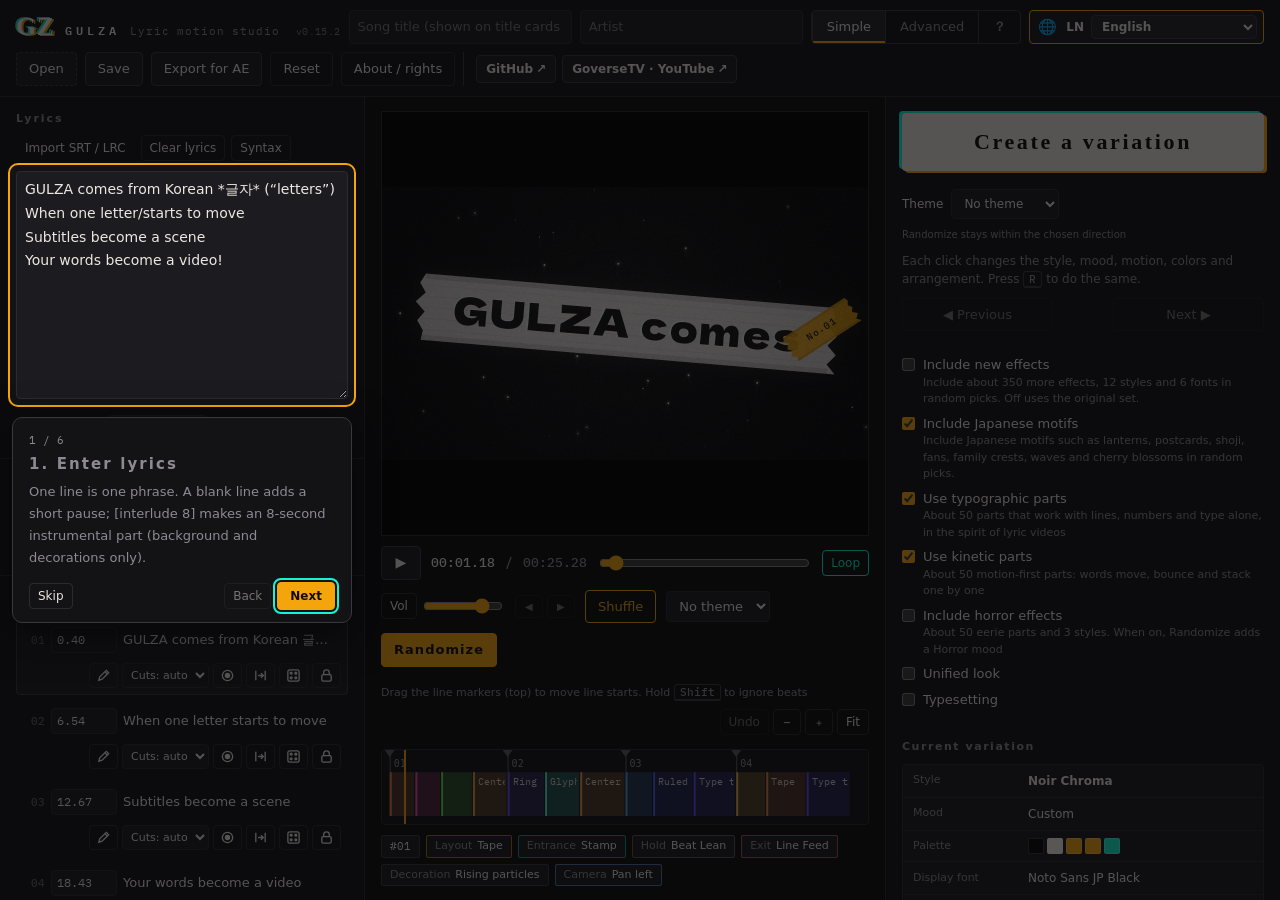
==== en/index.html @ 88e590cd "Let users rename saved project, AE and LRC files Project, AE JSON and LRC saves open the browser sav" ====
<!doctype html>
<html lang="en">
<head>
<meta charset="utf-8">
<meta name="viewport" content="width=device-width, initial-scale=1, viewport-fit=cover">
<title>GULZA — Lyric Motion Video Maker</title>
<meta name="description" content="Create motion lyric videos from SRT subtitles or lyrics in your browser.">
<link rel="canonical" href="https://ruruoni1.github.io/gulza/en/">
<link rel="alternate" hreflang="ko" href="https://ruruoni1.github.io/gulza/">
<link rel="alternate" hreflang="ja" href="https://ruruoni1.github.io/gulza/ja/">
<link rel="alternate" hreflang="en" href="https://ruruoni1.github.io/gulza/en/">
<link rel="alternate" hreflang="zh-Hant" href="https://ruruoni1.github.io/gulza/zh-hant/">
<link rel="alternate" hreflang="zh-Hans" href="https://ruruoni1.github.io/gulza/zh-hans/">
<link rel="alternate" hreflang="id-ID" href="https://ruruoni1.github.io/gulza/id/">
<link rel="alternate" hreflang="vi" href="https://ruruoni1.github.io/gulza/vi/">
<meta property="og:type" content="website">
<meta property="og:title" content="GULZA — Lyric Motion Video Maker">
<meta property="og:description" content="Create motion lyric videos from SRT subtitles or lyrics in your browser.">
<meta property="og:url" content="https://ruruoni1.github.io/gulza/en/">
<meta name="twitter:card" content="summary">
<link rel="preconnect" href="https://fonts.googleapis.com">
<link rel="preconnect" href="https://fonts.gstatic.com" crossorigin>
<style>
:root {
  color-scheme: dark;
  --ink: #0c0c0e;
  --panel: #131316;
  --raised: #1b1b20;
  --raised2: #232329;
  --line: #2a2a31;
  --line2: #383840;
  --text: #ece7e1;
  --muted: #8e8a94;
  --faint: #5d5a63;
  --amber: #f5a50c;
  --cyan: #16f4d4;
  --rose: #ff6f9c;
  --danger: #ff5a6a;
  --ui: "IBM Plex Sans JP", "Noto Sans JP", "Hiragino Sans", "Yu Gothic UI", "Meiryo", system-ui, sans-serif;
  --mono: "IBM Plex Mono", "SFMono-Regular", Consolas, monospace;
  --brand: "Zen Old Mincho", "Noto Serif JP", "Yu Mincho", serif;
  --r: 4px;
}
html, body { height: 100%; }
[hidden] { display: none !important; }
body { margin: 0; background: var(--ink); color: var(--text); font: 13px/1.5 var(--ui); -webkit-font-smoothing: antialiased; }
* { box-sizing: border-box; }
button, input, select, textarea { font: inherit; color: inherit; }
:focus-visible { outline: 2px solid var(--cyan); outline-offset: 2px; }
@media (prefers-reduced-motion: reduce) { * { transition: none !important; } }

#app { display: flex; flex-direction: column; min-height: 100%; }

/* ---------- top bar ---------- */
.bar { display: flex; align-items: center; gap: 8px; padding-block: 10px; padding-inline: 16px; border-bottom: 1px solid var(--line); background: var(--panel); flex-wrap: wrap; }
.brand { display: flex; align-items: baseline; gap: 10px; min-width: 0; white-space: nowrap; }
.brand .mark { font: 900 26px/1 var(--brand); letter-spacing: 0.02em; color: var(--text); text-shadow: -2px -1px 0 rgba(22,244,212,0.85), 2px 1px 0 rgba(245,165,12,0.9); }
.brand .word { font: 600 12px/1 var(--mono); letter-spacing: 0.34em; color: var(--text); }
.brand .tag { font: 400 11px/1 var(--mono); color: var(--muted); letter-spacing: 0.08em; }
.brand .ver { font: 400 10px/1 var(--mono); color: var(--muted); opacity: 0.8; margin-left: 6px; letter-spacing: 0.04em; }
.proj { display: flex; gap: 8px; flex: 1 1 280px; min-width: 0; }
.proj input { flex: 1 1 0; min-width: 0; }
.acts { display: flex; flex: 0 0 auto; gap: 8px; flex-wrap: wrap; }
.site-links { display: inline-flex; align-items: center; gap: 6px; padding-left: 12px; margin-left: auto; border-left: 1px solid var(--line2); }
.site-links a { display: inline-flex; align-items: center; gap: 3px; padding: 6px 9px; border: 1px solid var(--line2); border-radius: var(--r); color: var(--text); background: var(--raised); text-decoration: none; white-space: nowrap; font: 600 12px var(--ui); }
.site-links a:hover { border-color: var(--amber); color: var(--amber); background: var(--raised2); }
.lang-switch { display: inline-flex; align-items: center; gap: 5px; flex: none; font: 600 12px var(--ui); border: 1px solid var(--amber); border-radius: var(--r); padding: 4px 6px; background: var(--raised); color: var(--text); cursor: pointer; }
.lang-switch .lang-icon { font-size: 15px; line-height: 1; padding: 0 2px; }
.lang-switch .lang-label { color: var(--text); white-space: nowrap; padding: 0 2px; }
@media (min-width: 1500px) and (max-width: 1900px) {
  html[lang=id-ID] .bar, html[lang=vi] .bar { gap: 6px; }
  html[lang=id-ID] .brand .tag, html[lang=vi] .brand .tag { display: none; }
  html[lang=id-ID] .proj, html[lang=vi] .proj { flex-basis: 170px; }
  html[lang=id-ID] .modes button, html[lang=vi] .modes button { padding-inline: 8px; }
  html[lang=id-ID] .acts, html[lang=vi] .acts { gap: 6px; }
  html[lang=id-ID] .acts > button, html[lang=vi] .acts > button,
  html[lang=id-ID] .acts > label.file, html[lang=vi] .acts > label.file { padding-inline: 8px; }
}
html[lang=en] { --ui: system-ui, -apple-system, "Segoe UI", sans-serif; --brand: Georgia, "Times New Roman", serif; }
html[lang=zh-Hant] { --ui: "Noto Sans TC", "PingFang TC", "Microsoft JhengHei", system-ui, sans-serif; }
html[lang=ko] { --ui: "Noto Sans KR", "Apple SD Gothic Neo", "Malgun Gothic", system-ui, sans-serif; --brand: "Noto Serif KR", "AppleMyungjo", "Batang", serif; }
html[lang=en] .work { grid-template-columns: minmax(315px, 365px) minmax(0, 1fr) minmax(350px, 395px); }
html[lang=en] .slider { grid-template-columns: 124px minmax(0, 1fr) 36px 30px; }
html[lang=en] .now-row { grid-template-columns: 105px minmax(0, 1fr); }
html[lang=en] .font-row { grid-template-columns: 95px minmax(0, 1fr); }
html[lang=en] .ln .tools select { max-width: 130px; }
html[lang=en] .fields .field { overflow-wrap: anywhere; }
html[lang=en] .easy-grid button, html[lang=en] .tabs button { white-space: normal; line-height: 1.2; }

/* ---------- controls ---------- */
input[type=text], input[type=number], input:not([type]), select, textarea {
  background: var(--raised); border: 1px solid var(--line); border-radius: var(--r); padding: 6px 8px; min-width: 0;
}
input[type=number] { font-family: var(--mono); }
textarea { width: 100%; resize: vertical; line-height: 1.7; }
select { padding-right: 4px; }
button { background: var(--raised); border: 1px solid var(--line2); border-radius: var(--r); padding: 6px 12px; cursor: pointer; white-space: nowrap; }
button:hover { background: var(--raised2); border-color: #4a4a54; }
button:disabled { opacity: 0.45; cursor: not-allowed; }
button.small { padding: 3px 8px; font-size: 12px; }
button.ghost { background: transparent; border-color: var(--line); }
button.primary { background: var(--amber); color: #120c00; border-color: var(--amber); font-weight: 700; }
button.primary:hover { background: #ffb52a; }
button.accent { border-color: var(--amber); color: var(--amber); background: transparent; }
button.accent:hover { background: rgba(245,165,12,0.1); }
button[aria-pressed=true] { border-color: var(--cyan); color: var(--cyan); }
button.icon { padding: 4px 6px; line-height: 0; }
button.icon svg { width: 15px; height: 15px; }
label.file { position: relative; display: inline-flex; align-items: center; gap: 6px; background: var(--raised); border: 1px dashed var(--line2); border-radius: var(--r); padding: 6px 12px; cursor: pointer; }
label.file:hover { border-color: var(--amber); }
label.file input { position: absolute; inset: 0; opacity: 0; cursor: pointer; width: 100%; }
.muted { color: var(--muted); }
.mono { font-family: var(--mono); }
h2, h3 { margin: 0; font-weight: 600; }
h2 { font-size: 11px; letter-spacing: 0.18em; color: var(--muted); }
h3 { font-size: 11px; letter-spacing: 0.14em; color: var(--muted); margin-top: 18px; margin-bottom: 8px; }

/* ---------- workspace ---------- */
.work { flex: 1; display: grid; grid-template-columns: minmax(270px, 330px) minmax(0, 1fr) minmax(290px, 350px); min-height: 0; }
.col { min-width: 0; min-height: 0; }
.col-left, .col-right { background: var(--panel); overflow: auto; }
.col-left { border-right: 1px solid var(--line); }
.col-right { border-left: 1px solid var(--line); }
.sec { padding: 14px 16px; border-bottom: 1px solid var(--line); display: flex; flex-direction: column; gap: 10px; }
.sec-h { display: flex; align-items: center; justify-content: space-between; gap: 8px; }
#lyrics { min-height: 150px; font-size: 14px; }
.syntax { font-size: 12px; color: var(--muted); background: var(--raised); border: 1px solid var(--line); border-radius: var(--r); padding: 10px 12px; }
.syntax code { font-family: var(--mono); color: var(--amber); }
.syntax ul { margin: 0; padding-left: 16px; display: grid; gap: 3px; }
.row { display: flex; align-items: center; gap: 8px; flex-wrap: wrap; }
.audio-name { font-size: 12px; overflow-wrap: anywhere; }
.fields { display: grid; grid-template-columns: repeat(3, minmax(0, 1fr)); gap: 8px; }
.field { display: flex; flex-direction: column; gap: 4px; font-size: 11px; color: var(--muted); }
.field input, .field select { width: 100%; }
.tapbox { border: 1px solid var(--amber); border-radius: var(--r); padding: 10px; display: grid; gap: 8px; background: rgba(245,165,12,0.06); }
.tapbox .next { font-size: 15px; }
button.tap { font: 700 18px/1 var(--mono); letter-spacing: 0.2em; padding: 16px; background: var(--amber); color: #120c00; border-color: var(--amber); }
/* タップ同期中は行一覧の自動スクロールで押せなくなるので、左カラムの先頭に貼り付けて固定する */
.col-left > #tapPanel { position: sticky; top: 0; z-index: 20; margin: 10px 12px; background-color: var(--panel); background-image: linear-gradient(rgba(245,165,12,0.10), rgba(245,165,12,0.10)); box-shadow: 0 10px 24px rgba(0,0,0,0.5); }
.tapbox.compact .hint { display: none; }
.tapbox .tap-opts { display: flex; gap: 14px; align-items: center; flex-wrap: wrap; font-size: 12px; color: var(--muted); }
.tapbox .tap-opts label { display: inline-flex; gap: 6px; align-items: center; }
.tapbox .tap-count { margin-left: 10px; font: 700 22px/1 var(--mono); color: var(--amber); }
/* 固定レイアウトにならない広さ／高さのときは、左カラムがスクロールしないのでビューポートに重ねて固定する */
@media (max-width: 1180px), (max-height: 619px) {
  .col-left > #tapPanel { position: fixed; top: 8px; left: 8px; right: 8px; bottom: auto; margin: 0; max-height: 62vh; overflow: auto; box-shadow: 0 14px 40px rgba(0,0,0,0.6); }
}

/* line list */
#lineList { list-style: none; margin: 0; padding: 0; display: grid; gap: 6px; }
.ln { display: grid; grid-template-columns: 22px 66px minmax(0, 1fr); gap: 4px 6px; align-items: center; padding: 6px; border: 1px solid transparent; border-radius: var(--r); }
.ln:hover { background: var(--raised); }
.ln.cur { border-color: var(--line2); background: var(--raised); }
.ln .no { font: 500 11px var(--mono); color: var(--faint); text-align: right; }
.ln .time { width: 100%; padding: 3px 5px; font-size: 12px; }
.ln .txt { overflow: hidden; text-overflow: ellipsis; white-space: nowrap; cursor: pointer; }
.ln .meta { grid-column: 2 / 4; display: flex; justify-content: space-between; align-items: flex-start; gap: 6px; flex-wrap: wrap; }
.ln .tools { display: flex; gap: 4px; flex: 0 1 auto; flex-wrap: wrap; justify-content: flex-end; margin-left: auto; }
.ln .tools select { padding: 2px 4px; font-size: 11px; max-width: 92px; width: auto; }
.ln .cuts { display: flex; gap: 4px; flex-wrap: wrap; min-width: 0; flex: 1 1 140px; }
.ln .cuts span { font-size: 10px; padding: 1px 6px; border-radius: 2px; border: 1px solid var(--line2); color: var(--muted); cursor: pointer; }
.ln .cuts span:hover { color: var(--text); border-color: var(--amber); }
.ln .cuts select.cut-lay { font-size: 10px; padding: 1px 4px; max-width: 112px; border: 1px solid var(--line2); border-radius: 2px; background: var(--raised); color: var(--text); }
.ln .cuts select.cut-lay.is-forced { border-color: var(--amber); color: var(--text); }

/* ---------- stage ---------- */
.col-stage { display: flex; flex-direction: column; gap: 10px; padding: 14px 16px; min-width: 0; }
.viewport { position: relative; width: 100%; background: #000; border: 1px solid var(--line); display: grid; place-items: center; overflow: hidden; }
.viewport canvas { display: block; width: 100%; height: auto; max-height: 68vh; object-fit: contain; }
.field-wide { grid-column: span 2; }
.lang-row { display: flex; align-items: center; flex-wrap: wrap; gap: 6px; margin-top: 6px; font-size: 11px; color: var(--muted); }
.lang-row select { width: auto; }
.key-badge { position: absolute; right: 10px; top: 10px; background: rgba(12,12,14,0.78); border: 1px solid var(--line2); color: #fff; padding: 3px 8px; border-radius: var(--r); font-size: 11px; pointer-events: none; letter-spacing: .04em; }
.key-badge i { display: inline-block; width: 9px; height: 9px; border-radius: 2px; margin-right: 6px; vertical-align: -1px; border: 1px solid rgba(255,255,255,.5); }
.overlay-msg { position: absolute; left: 12px; bottom: 12px; background: rgba(12,12,14,0.85); border: 1px solid var(--line2); padding: 6px 10px; border-radius: var(--r); font-size: 12px; }
.transport { display: flex; align-items: center; gap: 10px; flex-wrap: wrap; }
.transport .vol { display: inline-flex; align-items: center; gap: 4px; }
.transport .vol input[type=range] { flex: 0 0 80px; width: 80px; }
#btnLoop[data-mode="line"], #btnLoop[data-mode="cut"] { color: var(--amber); }
#btnLoop[aria-pressed="false"] { opacity: 0.55; }
.transport .tc { font: 500 13px var(--mono); font-variant-numeric: tabular-nums; }
.transport input[type=range] { flex: 1 1 160px; accent-color: var(--amber); }
button.play { width: 40px; height: 34px; padding: 0; font-size: 14px; }
/* timeline controls, export range, line tools */
.tl-bar { display: flex; justify-content: space-between; align-items: center; gap: 8px; margin: 8px 0 4px; flex-wrap: wrap; }
.tl-hint { font-size: 11px; }
.tl-btns { display: flex; gap: 4px; margin-left: auto; }
.rng-row { display: flex; align-items: center; gap: 6px; flex-wrap: wrap; margin: 10px 0 2px; font-size: 12px; }
.rng-row select { width: auto; max-width: 150px; }
.rng-lab { color: var(--muted); font-size: 11px; }
.rngInfo { font-size: 11px; }
.ln.in-range { border-color: var(--amber); }
.ln.is-inter .txt { color: var(--muted); font-style: italic; }
.ln .txt-edit { width: 100%; padding: 3px 6px; font-size: 13px; }
.ln .tools .icon[aria-pressed=true] { color: var(--amber); }
#timeline { width: 100%; height: 76px; display: block; background: var(--panel); border: 1px solid var(--line); border-radius: var(--r); cursor: pointer; touch-action: none; }
.cutinfo { display: flex; gap: 6px; flex-wrap: wrap; align-items: center; min-height: 26px; flex: none; }
.cutinfo .cut-roll { margin-left: 2px; }
.chip { font-size: 11px; padding: 2px 8px; border-radius: 2px; border: 1px solid var(--line2); color: var(--text); background: var(--raised); }
.chip b { font-weight: 500; color: var(--muted); margin-right: 5px; }
button.chip { cursor: pointer; font: inherit; }
button.chip:hover { border-color: var(--amber); color: var(--text); }
button.chip.is-forced { border-color: var(--amber); }
button.chip[aria-pressed=true] { border-color: var(--cyan); color: var(--cyan); }
.cut-pick { border: 1px solid var(--line); border-radius: var(--r); background: var(--panel); padding: 8px; max-height: min(42vh, 420px); overflow: auto; }
.cut-pick-h { display: flex; align-items: center; gap: 8px; margin-bottom: 8px; position: sticky; top: 0; background: var(--panel); z-index: 1; padding-bottom: 4px; }
.cut-pick-h strong { font-size: 12px; }
.cut-pick-h .muted { flex: 1; font-size: 11px; }
.cut-pick .tech-grid { display: grid; grid-template-columns: repeat(auto-fill, minmax(112px, 1fr)); gap: 8px; padding: 0; min-height: 96px; }
.cut-pick .tcard { cursor: pointer; width: 100%; text-align: left; }
.cut-pick .tcard.is-on { border-color: var(--amber); box-shadow: 0 0 0 1px var(--amber); }
.cut-pick .tcard canvas { width: 100%; aspect-ratio: 16 / 9; display: block; background: #0c0c0e; }
.chip { font-size: 11px; padding: 2px 8px; border-radius: 2px; border: 1px solid var(--line2); color: var(--text); background: var(--raised); }
.chip b { font-weight: 500; color: var(--muted); margin-right: 5px; }
.chip.l { border-color: rgba(245,165,12,0.6); }
.chip.e { border-color: rgba(22,244,212,0.55); }
.chip.x { border-color: rgba(255,111,156,0.6); }
.chip.h { border-color: #55525c; }
.hint { font-size: 12px; color: var(--muted); }

/* ---------- right panel ---------- */
.tabs { display: grid; grid-template-columns: repeat(4, 1fr); border-bottom: 1px solid var(--line); position: sticky; top: 0; background: var(--panel); z-index: 2; }
.tabs button { border: 0; border-radius: 0; background: transparent; padding: 11px 4px; color: var(--muted); border-bottom: 2px solid transparent; }
.tabs button[aria-selected=true] { color: var(--text); border-bottom-color: var(--amber); }
.tabpane { padding: 14px 16px 24px; }
.style-grid { display: grid; grid-template-columns: repeat(3, minmax(0, 1fr)); gap: 8px; }
.stile { display: flex; flex-direction: column; gap: 5px; padding: 0; border: 1px solid var(--line); background: transparent; border-radius: var(--r); overflow: hidden; text-align: left; }
.stile canvas { width: 100%; aspect-ratio: 16 / 9; display: block; }
.stile span { font-size: 11px; padding: 0 7px 6px; white-space: nowrap; overflow: hidden; text-overflow: ellipsis; }
.stile[aria-pressed=true] { border-color: var(--amber); box-shadow: 0 0 0 1px var(--amber); color: var(--text); }
.slider { display: grid; grid-template-columns: 96px minmax(0, 1fr) 36px 30px; gap: 8px; align-items: center; margin-bottom: 8px; }
.slider input { width: 100%; accent-color: var(--amber); }
.slider output { font: 500 11px var(--mono); color: var(--muted); text-align: right; }
.checks { display: grid; grid-template-columns: repeat(2, minmax(0, 1fr)); gap: 3px 10px; }
.checks label { display: flex; align-items: center; gap: 6px; font-size: 12px; padding: 2px 0; }
.checks input { accent-color: var(--amber); }
.tgroup .checks.tech-grid { display: grid; grid-template-columns: repeat(auto-fill, minmax(128px, 1fr)); gap: 8px; padding: 0 10px 10px; }
.tcard { display: flex; flex-direction: column; gap: 4px; padding: 0; border: 1px solid var(--line); border-radius: var(--r); overflow: hidden; background: var(--panel); cursor: pointer; }
.tcard:hover { border-color: var(--line2); }
.tcard canvas { width: 100%; aspect-ratio: 16 / 9; display: block; background: #0c0c0e; }
.tcard .tcard-name { display: flex; align-items: center; gap: 5px; font-size: 11px; padding: 0 6px 6px; min-width: 0; }
.tcard .tcard-name span { white-space: nowrap; overflow: hidden; text-overflow: ellipsis; min-width: 0; }
.tcard.set-off { opacity: 0.5; }
.group-h { display: flex; justify-content: space-between; align-items: center; margin-top: 16px; margin-bottom: 6px; }
.tgroup { border: 1px solid var(--line); border-radius: var(--r); margin-bottom: 8px; background: var(--raised); }
.tgroup summary { display: flex; justify-content: space-between; align-items: center; padding: 8px 10px; cursor: pointer; list-style: none; font-size: 12px; }
.tgroup summary::-webkit-details-marker { display: none; }
.tgroup summary::before { content: '▸'; color: var(--muted); margin-right: 8px; transition: transform .15s; }
.tgroup[open] summary::before { transform: rotate(90deg); }
.tgroup .tg-name { flex: 1; font-weight: 600; }
.tgroup .tg-cnt { color: var(--muted); font-size: 11px; }
/* locks: same look as the per-line lock button (icon ghost + SVG, accent colour while pressed) */
.tgroup summary .lk { flex: none; margin-left: 6px; }
.lk[aria-pressed="true"] { color: var(--amber); }
.tgroup .tg-tools { display: flex; gap: 6px; padding: 0 10px 8px; }
.tgroup .checks { padding: 0 10px 10px; }
.chip.t { border-color: rgba(180,140,255,0.6); }
.chip.b { border-color: rgba(120,200,120,0.55); }
.chip.c { border-color: rgba(120,170,255,0.6); }
.group-h:first-child { margin-top: 0; }
.color-row { display: grid; grid-template-columns: repeat(3, minmax(0, 1fr)); gap: 8px; }
.color-row label { display: flex; flex-direction: column; gap: 3px; font-size: 11px; color: var(--muted); }
.color-row input[type=color] { width: 100%; height: 28px; padding: 0; border: 1px solid var(--line); background: transparent; border-radius: var(--r); }
.font-row { display: grid; grid-template-columns: 70px minmax(0, 1fr); gap: 8px; align-items: center; margin-bottom: 6px; font-size: 12px; }
.progress { height: 6px; background: var(--raised2); border-radius: 3px; overflow: hidden; }
.progress i { display: block; height: 100%; width: 0; background: linear-gradient(90deg, var(--cyan), var(--amber)); }
.outbtns { display: grid; gap: 8px; margin-top: 12px; }
.outbtns button { padding: 10px 12px; }
.note { font-size: 12px; color: var(--muted); border-left: 2px solid var(--line2); padding-left: 10px; margin-top: 12px; }
.kbd { font: 500 11px var(--mono); border: 1px solid var(--line2); border-bottom-width: 2px; padding: 0 5px; border-radius: 3px; }

label.check { display: flex; align-items: flex-start; gap: 8px; margin-bottom: 8px; cursor: pointer; }
label.check input { margin: 3px 0 0; flex: none; accent-color: var(--amber); }
label.check small { display: block; font-size: 11px; color: var(--muted); }

/* ---------- modes / おまかせ ---------- */
.modes { display: inline-flex; border: 1px solid var(--line2); border-radius: var(--r); overflow: hidden; }
.modes button { border: 0; border-radius: 0; background: transparent; padding: 6px 14px; color: var(--muted); }
.modes button + button { border-left: 1px solid var(--line2); }
.modes button[aria-pressed=true] { background: var(--raised2); color: var(--text); box-shadow: inset 0 -2px 0 var(--amber); }
#app.is-easy .tabs, #app.is-easy .tabpane, #app.is-easy .pro-only { display: none !important; }
.hist-btns { display: inline-flex; gap: 4px; }
button.icon-txt { font-size: 10px; min-width: 28px; }
.transport #btnOmakase { letter-spacing: 0.08em; }

.easy { padding: 16px 16px 28px; display: grid; gap: 18px; }
.easy h3 { margin: 0 0 8px; }
.easy-hero { display: grid; gap: 10px; }
button.omakase {
  position: relative; padding: 18px 14px; font: 900 22px/1 var(--brand); letter-spacing: 0.12em;
  background: var(--text); color: var(--ink); border: 0; border-radius: var(--r);
  box-shadow: -3px -2px 0 var(--cyan), 3px 2px 0 var(--amber);
  transition: transform .12s ease, box-shadow .12s ease;
}
button.omakase:hover { background: #fff; box-shadow: -5px -3px 0 var(--cyan), 5px 3px 0 var(--amber); }
button.omakase:active { transform: translateY(1px) scale(0.99); box-shadow: -1px -1px 0 var(--cyan), 1px 1px 0 var(--amber); }
button.omakase:disabled { box-shadow: none; }
.easy-hero .hint { margin: 0; }
.hist-row { display: grid; grid-template-columns: 1fr auto 1fr; gap: 8px; align-items: center; }
.hist-row #histPos { font-size: 11px; text-align: center; min-width: 44px; }
.now { display: grid; gap: 1px; background: var(--line); border: 1px solid var(--line); border-radius: var(--r); overflow: hidden; }
.now-row { display: grid; grid-template-columns: 84px minmax(0, 1fr); gap: 10px; align-items: center; padding: 7px 10px; background: var(--raised); font-size: 12px; }
.now-row .k { color: var(--muted); font-size: 11px; }
.now-row .v { display: flex; align-items: center; gap: 8px; min-width: 0; overflow: hidden; text-overflow: ellipsis; white-space: nowrap; }
.now-row b { font-weight: 700; }
.tagl { font: 500 10px var(--mono); color: var(--cyan); border: 1px solid rgba(22,244,212,0.5); padding: 0 5px; border-radius: 2px; }
.easy-grid { display: grid; grid-template-columns: repeat(2, minmax(0, 1fr)); gap: 8px; }
.easy-grid button { padding: 10px 8px; }
.easy .fields { display: grid; grid-template-columns: repeat(3, minmax(0, 1fr)); gap: 8px; }
.easy .exp-box { margin-top: 10px; }
.swatches { display: inline-flex; gap: 3px; vertical-align: middle; }
.swatches i { width: 16px; height: 16px; border-radius: 2px; border: 1px solid rgba(255,255,255,0.18); display: inline-block; }
#paletteSwatch i { width: 22px; height: 22px; }
.toast {
  position: absolute; top: 12px; left: 50%; transform: translate(-50%, -6px); opacity: 0;
  display: flex; align-items: center; gap: 10px; max-width: calc(100% - 24px);
  background: rgba(12,12,14,0.9); border: 1px solid var(--line2); border-left: 2px solid var(--amber);
  padding: 7px 12px; border-radius: var(--r); font-size: 12px; white-space: nowrap; overflow: hidden; text-overflow: ellipsis; pointer-events: none;
  transition: opacity .2s ease, transform .2s ease;
}
.toast.in { opacity: 1; transform: translate(-50%, 0); }
.toast.out { opacity: 0; transform: translate(-50%, -6px); }

/* ---------- 利用について ---------- */
button.linkish { background: none; border: 0; padding: 4px 0; color: var(--muted); font-size: 12px; text-decoration: underline; text-underline-offset: 3px; cursor: pointer; justify-self: start; }
button.linkish:hover { color: var(--text); background: none; }
dialog.terms { width: min(520px, calc(100vw - 32px)); max-height: calc(100vh - 48px); overflow: auto; padding: 22px 24px 18px; background: var(--panel); color: var(--text); border: 1px solid var(--line2); border-radius: 8px; box-shadow: 0 20px 60px rgba(0,0,0,0.55); }
dialog.terms .reset-list { margin: 0 0 12px; padding-left: 18px; display: grid; gap: 3px; font-size: 13px; }
button.danger { background: #c9433a; border-color: #c9433a; color: #fff; font-weight: 700; }
button.danger:hover { background: #dd5146; }
.sec-h:has(.sec-btns) { flex-wrap: wrap; }
.sec-h:has(.sec-btns) h2 { flex: 0 0 100%; }
.sec-btns { display: flex; flex-wrap: wrap; gap: 6px; width: 100%; }
.sec-btns > * { white-space: nowrap; }
.sec-btns label.file.small { padding: 3px 8px; font-size: 12px; border-style: solid; border-color: transparent; background: transparent; color: var(--fg, inherit); }
.sec-btns label.file.small:hover { border-color: var(--amber); }
dialog.terms::backdrop { background: rgba(6,6,8,0.66); }
dialog.terms h2 { font-size: 15px; letter-spacing: 0.08em; color: var(--text); margin: 0 0 14px; }
dialog.terms p { margin: 0 0 10px; line-height: 1.75; font-size: 13px; }
dialog.terms a { color: var(--cyan); word-break: break-all; }
.terms-main { border-left: 3px solid var(--amber); background: var(--raised); padding: 12px 14px 4px; border-radius: 0 var(--r) var(--r) 0; margin-bottom: 14px; }
.terms-main .terms-big { font-size: 15px; }
.terms-main strong { color: var(--amber); font-weight: 700; }
.terms-sub { color: var(--muted); font-size: 12px !important; }
.terms-note { font-size: 12px !important; }
.terms-oss { font-size: 12px; color: var(--muted); margin: 4px 0 14px; }
.terms-oss summary { cursor: pointer; }
.terms-oss p { font-size: 12px !important; margin-top: 6px; }
.terms-foot { display: flex; justify-content: space-between; align-items: center; gap: 12px; border-top: 1px solid var(--line); padding-top: 12px; }

/* ---------- fixed workspace (wide & tall enough windows) ----------
   The page no longer scrolls as a whole: the header and the preview + timeline stay put, and the
   lyrics / line list (left) and settings (right) scroll inside their own columns. */
@media (min-width: 1181px) and (min-height: 620px) {
  html.fixed-ok body { overflow: hidden; }
  html.fixed-ok #app { height: 100vh; height: 100dvh; min-height: 0; }
  html.fixed-ok .work { overflow: hidden; }
  html.fixed-ok .col-left, html.fixed-ok .col-right { overscroll-behavior: contain; }
  html.fixed-ok .col-stage { overflow: hidden auto; }
  html.fixed-ok .viewport { flex: 1 1 0; min-height: 180px; }
  html.fixed-ok .viewport canvas { max-height: none; }
}

/* ---------- responsive ---------- */
@media (max-width: 1180px) {
  .work { grid-template-columns: minmax(0, 1fr) minmax(0, 1fr); }
  html[lang=en] .work { grid-template-columns: minmax(0, 1fr) minmax(0, 1fr); }
  .col-stage { grid-column: 1 / -1; order: -1; }
  .col-left { border-right: 1px solid var(--line); }
  .col-right { border-left: 0; }
}
@media (max-width: 760px) {
  .work { grid-template-columns: minmax(0, 1fr); }
  html[lang=en] .work { grid-template-columns: minmax(0, 1fr); }
  .col-left, .col-right { border: 0; border-top: 1px solid var(--line); }
  .bar { gap: 10px; }
  .brand .tag { display: none; }
  .fields { grid-template-columns: repeat(2, minmax(0, 1fr)); }
  .easy .fields { grid-template-columns: repeat(3, minmax(0, 1fr)); }
  #app.is-easy .col-right { order: 0; border-top: 1px solid var(--line); }
  #app.is-easy .col-left { order: 1; }
  .transport .hist-btns { display: none; }
}

/* 追加分 / 和風 switches + badges */
.pick-sets { margin: 12px 0 6px; text-align: left; }
.pick-sets label.check { margin-bottom: 6px; }
.easy-hero .pick-sets { margin-top: 14px; }
.set-badge { display: inline-block; margin-left: 4px; padding: 0 4px; border: 1px solid var(--amber); border-radius: 3px; color: var(--amber); font-size: 10px; line-height: 15px; vertical-align: 1px; }
.set-badge.ex { border-color: var(--cyan, #4cc9d9); color: var(--cyan, #4cc9d9); }
.set-badge.set-horror { border-color: #c0544a; color: #e0786e; }
.set-badge.set-typo { border-color: #9aa3ad; color: #c5ccd3; }
.set-badge.set-kinetic { border-color: #7fbf6a; color: #9fd98a; }
.checks label.set-off { opacity: 0.45; }
.checks label.set-off .set-badge { border-color: var(--muted); color: var(--muted); }
.stile { position: relative; }
.stile .badges { position: absolute; top: 4px; left: 4px; padding: 0; display: flex; gap: 3px; }
.stile .set-badge { margin: 0; padding: 0 4px; font-size: 10px; line-height: 15px; background: rgba(0,0,0,0.55); }
.stile.set-off { opacity: 0.55; }

/* ---------- かんたんモードの案内ツアー ---------- */
.tour { position: fixed; inset: 0; z-index: 200; pointer-events: auto; }
.tour-spot { position: fixed; border-radius: 8px; box-shadow: 0 0 0 9999px rgba(8, 8, 10, 0.66); outline: 2px solid var(--amber); transition: all 0.22s ease; pointer-events: none; }
.tour-bub { position: fixed; width: min(340px, calc(100vw - 24px)); background: var(--panel); color: var(--text); border: 1px solid var(--line2); border-radius: 10px; padding: 14px 16px 12px; box-shadow: 0 12px 40px rgba(0,0,0,0.5); transition: top 0.22s ease, left 0.22s ease; }
.tour-step { font-size: 11px; }
.tour-title { margin: 4px 0 6px; font-size: 15px; }
.tour-text { margin: 0 0 12px; font-size: 13px; line-height: 1.7; color: var(--muted); }
.tour-nav { display: flex; gap: 6px; align-items: center; }
.tour-sp { flex: 1; }
.tour-btn { min-width: 30px; font-weight: 700; }
button.small.primary { padding: 4px 12px; }

.lang-switch select { font: 600 12px var(--ui); padding: 3px 18px 3px 6px; width: auto; background: var(--raised2); color: var(--text); border: 1px solid var(--line2); cursor: pointer; }
.sr-only { position: absolute; width: 1px; height: 1px; overflow: hidden; clip: rect(0 0 0 0); white-space: nowrap; }
.unify-box { margin-bottom: 10px; padding-bottom: 6px; border-bottom: 1px solid var(--line); }
.center-dir { gap: 6px; margin: -2px 0 8px 26px; font-size: 12px; }
.center-dir select { width: auto; }

/* ================= スマホ mode (#app.is-mobile) =================
   one column: sticky header with おまかせ, the preview right under it, then folding sections */
.omk-top, .menu-btn { display: none; }
.mode-mobile { display: none; }
@media (max-width: 900px), (pointer: coarse) { .mode-mobile { display: inline-block; } }
#app.is-mobile .mode-mobile { display: inline-block; }
#app.is-mobile .bar { position: sticky; top: 0; z-index: 40; gap: 8px; padding: 8px 10px; }
#app.is-mobile .brand .tag, #app.is-mobile .brand .word, #app.is-mobile .tour-btn { display: none; }
#app.is-mobile .brand .mark { font-size: 22px; }
#app.is-mobile .omk-top, #app.is-mobile .menu-btn { display: inline-block; }
#app.is-mobile .omk-top { order: 2; margin-left: auto; padding: 9px 16px; font-size: 15px; }
#app.is-mobile .menu-btn { order: 3; padding: 9px 10px; }
#app.is-mobile .lang-switch { display: inline-flex; order: 4; flex: 1 1 100%; justify-content: space-between; }
#app.is-mobile .lang-switch select { flex: 1 1 auto; max-width: 60%; }
#app.is-mobile .modes { order: 5; flex: 1 1 100%; }
#app.is-mobile .modes button { flex: 1 1 0; padding: 7px 4px; }
#app.is-mobile .proj, #app.is-mobile .acts { display: none; order: 6; flex: 1 1 100%; }
#app.is-mobile.menu-open .proj, #app.is-mobile.menu-open .acts { display: flex; }
#app.is-mobile .acts > * { flex: 1 1 auto; }
#app.is-mobile .site-links { flex: 1 1 100%; justify-content: center; margin: 0; padding: 8px 0 0; border-left: 0; border-top: 1px solid var(--line2); }
#app.is-mobile .site-links a { justify-content: center; }
#app.is-mobile .work { display: flex; flex-direction: column; overflow: visible; }
#app.is-mobile .col-left, #app.is-mobile .col-right { overflow: visible; border: 0; border-top: 1px solid var(--line); }
#app.is-mobile .col-stage { order: -1; position: sticky; top: var(--mbar, 96px); z-index: 30; background: var(--ink); padding: 8px 10px; gap: 6px; box-shadow: 0 8px 18px rgba(0,0,0,0.45); }
#app.is-mobile .viewport canvas { max-height: 34vh; }
#app.is-mobile .tl-bar, #app.is-mobile #timeline, #app.is-mobile .cutinfo, #app.is-mobile .transport .vol, #app.is-mobile #btnLoop, #app.is-mobile #btnShuffle, #app.is-mobile #btnOmakase { display: none; }
#app.is-mobile .transport { gap: 8px; flex-wrap: nowrap; }
#app.is-mobile .transport .hist-btns { display: inline-flex; }
#app.is-mobile .col-right { order: 0; }
#app.is-mobile .col-left { order: 1; }
#app.is-mobile .easy-hero .omakase { display: none; }
#app.is-mobile button, #app.is-mobile select, #app.is-mobile input[type=text], #app.is-mobile label.file { min-height: 40px; }
#app.is-mobile button.small, #app.is-mobile .ln button, #app.is-mobile .ln select { min-height: 34px; }
#app.is-mobile .easy .fields, #app.is-mobile .fields { grid-template-columns: repeat(2, minmax(0, 1fr)); }
/* folding sections: tap the heading */
#app.is-mobile .sec > .sec-h h2 { cursor: pointer; font-size: 13px; }
#app.is-mobile .sec > .sec-h h2::before { content: '▾'; display: inline-block; width: 1.2em; color: var(--amber); }
#app.is-mobile .sec.fold > .sec-h h2::before { content: '▸'; }
#app.is-mobile .sec.fold > :not(.sec-h) { display: none !important; }
/* lines: one compact row each, tap to open its tools */
#app.is-mobile .ln { grid-template-columns: 22px minmax(0, 1fr); padding: 8px 6px; }
#app.is-mobile .ln .time { display: none; }
#app.is-mobile .ln .meta { display: none; grid-column: 1 / -1; }
#app.is-mobile .ln.open .meta { display: block; }
#app.is-mobile .ln .txt { white-space: nowrap; overflow: hidden; text-overflow: ellipsis; }
#app.is-mobile .ln.open .txt { white-space: normal; }
.exp-share { width: 100%; margin-bottom: 8px; }
#app.is-mobile .transport .tc.muted, #app.is-mobile #timeDur { display: none; }
#app.is-mobile .transport input[type=range] { flex: 1 1 40px; min-width: 0; }
#app.is-mobile .transport .hist-btns button { min-width: 36px; padding: 4px 8px; }
#app.is-mobile button.play { flex: none; width: 44px; }

/* カットの開始時刻 (詳細モード) and the cut playing now */
.ln .cut-pair { display: inline-flex; min-width: 0; gap: 2px; align-items: center; }
.ln .cut-time { width: 64px; font-size: 11px; padding: 2px 4px; }
.ln .cut-time.is-forced { border-color: var(--amber); }
.ln .cut-lay.playing { box-shadow: 0 0 0 2px var(--amber); }
.theme-row { display: flex; align-items: center; gap: 8px; flex-wrap: wrap; font-size: 12px; margin-top: 8px; }
.theme-row select { min-width: 9em; }
#app.is-easy .ln .cut-pair { display: none; }
.outbtns.out-png { grid-template-columns: repeat(auto-fit, minmax(140px, 1fr)); margin-top: 8px; }
.outbtns.out-png button { padding: 8px 10px; font-size: 12px; }
/* layout menus are filled on first use: keep their width fixed so nothing jumps */
.ln .cuts select.cut-lay { width: 112px; }
.ln .tools select.lay { width: 112px; }

</style>
</head>
<body>
<div id="tour" class="tour" hidden role="dialog" aria-modal="true" aria-labelledby="tourTitle">
  <div class="tour-spot"></div>
  <div class="tour-bub">
    <div class="tour-step mono muted"></div>
    <h3 id="tourTitle" class="tour-title"></h3>
    <p class="tour-text"></p>
    <div class="tour-nav"><button class="tour-skip ghost small">Skip</button><span class="tour-sp"></span><button class="tour-prev ghost small">Back</button><button class="tour-next primary small">Next</button></div>
  </div>
</div>
<div id="app">
  <header class="bar">
    <div class="brand"><span class="mark" aria-hidden="true">GZ</span><span class="word">GULZA</span><span class="tag">Lyric motion studio</span><span class="ver">v0.15.2</span></div>
    <div class="proj">
      <input id="songTitle" type="text" placeholder="Song title (shown on title cards and HUD)" aria-label="Song title">
      <input id="songArtist" type="text" placeholder="Artist" aria-label="Artist">
    </div>
    <button id="btnOmakaseTop" class="primary omk-top" title="Randomize style, mood, effects and palette">Randomize</button>
    <button id="btnMenu" class="ghost menu-btn" aria-expanded="false" aria-controls="appMenu">Menu</button>
    <div class="modes" role="group" aria-label="Editor mode">
      <button id="modeMobile" class="mode-mobile" aria-pressed="false" title="Phone layout (Randomize pinned at the top, lines folded)">Phone</button>
      <button id="modeEasy" aria-pressed="false" title="A simple workspace focused on automatic creation">Simple</button>
      <button id="modePro" aria-pressed="true" title="Show all settings">Advanced</button>
      <button id="btnTour" class="ghost tour-btn" title="A short tour of the Simple mode" aria-label="Tour">？</button>
    </div>
    <label class="lang-switch" title="Interface language"><span class="lang-icon" aria-hidden="true">🌐</span><span class="lang-label" aria-hidden="true">LN</span><select aria-label="Interface language" onchange="if(this.value)location.href=this.value"><option value="../index.html" lang="ko">한국어</option><option value="../ja/index.html" lang="ja">日本語</option><option value="../en/index.html" lang="en" selected>English</option><option value="../zh-hant/index.html" lang="zh-Hant">繁體中文</option><option value="../zh-hans/index.html" lang="zh-Hans">简体中文</option><option value="../id/index.html" lang="id-ID">Bahasa Indonesia</option><option value="../vi/index.html" lang="vi">Tiếng Việt</option></select></label>
    <div class="acts">
      <label class="file" title="Open a saved project (.json)">Open<input id="fileProject" type="file" accept=".json,application/json"></label>
      <button id="btnSave" title="Save project as .json">Save</button>
      <button id="btnAE" title="Export project data for the After Effects panel">Export for AE</button>
      <button id="btnReset" class="ghost" title="Clear lyrics, song, settings and history and start over">Reset</button>
      <button id="btnTerms" class="ghost terms-open" title="Rights and licenses for your exports">About / rights</button>
      <nav class="site-links" aria-label="Related links"><a href="https://github.com/ruruoni1/gulza" target="_blank" rel="noopener noreferrer">GitHub <span aria-hidden="true">↗</span></a><a href="https://www.youtube.com/@goverse82" target="_blank" rel="noopener noreferrer">GoverseTV · YouTube <span aria-hidden="true">↗</span></a></nav>
    </div>
  </header>

  <main class="work">
    <!-- ================= left: lyrics & timing ================= -->
    <section class="col col-left" aria-label="Lyrics and timing">
      <div id="tapPanel" class="tapbox" hidden>
          <div class="hint">Press <span class="kbd">Space</span> or the button as each line starts. A wrong tap? Press <span class="kbd">Backspace</span> or “Undo tap”. To redo from a line in the middle, press ◎ in the line list.If a line has several cuts, press <span class="kbd">Tab</span> the moment the cut should change to time the cuts of that line too.</div>
          <div class="tap-opts"><label>Speed <select id="tapRate" aria-label="Playback speed while tapping"><option value="1">1×</option><option value="0.75">0.75×</option><option value="0.5">0.5×</option></select></label><label><input type="checkbox" id="tapCount"> Count-in</label></div>
          <div class="next">Next: <b id="tapLine">—</b><b id="tapCountNum" class="tap-count" hidden></b></div>
          <button id="tapBtn" class="tap">TAP</button>
          <button id="tapBack" class="ghost">Undo tap</button>
          <button id="tapStop" class="ghost">Finish</button>
      </div>
      <div class="sec">
        <div class="sec-h"><h2>Lyrics</h2><span class="sec-btns"><label class="file ghost small" title="Load SRT subtitles or LRC lyrics. SRT keeps both start and end times.">Import SRT / LRC<input id="fileLrc" type="file" accept=".srt,.lrc,.txt,application/x-subrip,text/plain"></label><button id="btnClearLyrics" class="ghost small" title="Clear the lyrics with their line timings, per-line settings and export range (Undo or Ctrl+Z brings them back)">Clear lyrics</button><button id="btnSyntax" class="ghost small" aria-expanded="false">Syntax</button></span></div>
        <textarea id="lyrics" rows="9" spellcheck="false" aria-label="Lyrics (one phrase per line)"></textarea>
        <label class="lang-row">Lyrics language<select id="lyricLang"><option value="auto">Auto-detect</option><option value="ja">日本語</option><option value="zh-Hant">繁體中文</option><option value="zh-Hans">简体中文</option><option value="ko">한국어</option><option value="en">English</option></select><span id="langNote" class="muted"></span></label>
        <div id="syntax" class="syntax" hidden>
          <ul>
            <li>One phrase per line. A blank line adds a short pause.</li>
            <li><code>I remember/the dawn</code> … <code>/</code> marks a cut boundary</li>
            <li><code>*transparent*</code> … emphasis (larger, stronger effects)</li>
            <li>A trailing <code>!</code> … adds a flash and shake</li>
            <li><code>lyrics|reading or note</code> … smaller text in annotation layouts</li>
            <li><code>[01:23.45]Lyrics</code> … uses an LRC timestamp</li>
            <li><code>[interlude 8]</code> … an 8-second instrumental part (no lyrics, background and decorations only). Without a number it lasts 4 seconds; tap sync or markers set its length</li>
            <li><code>#</code> starts a comment (ignored)</li>
          </ul>
        </div>
      </div>

      <div class="sec">
        <div class="sec-h"><h2>Audio and timing</h2></div>
        <div id="audioName" class="muted audio-name">No audio. Import a song to detect beats and align cuts.</div>
        <div class="row">
          <label class="file" title="MP3, WAV, M4A and more">Import audio<input id="audioFile" type="file" accept="audio/*,.mp3,.wav,.m4a,.aac,.ogg,.flac"></label>
          <button id="btnTap" title="Tap at the start of each line while the song plays">Tap to sync</button>
        </div>
        <div class="fields pro-only">
          <label class="field">BPM<input id="bpm" type="number" min="0" max="300" step="0.1" placeholder="Auto"></label>
          <label class="field">Start (s)<input id="offset" type="number" min="0" step="0.05"></label>
          <label class="field">Line duration<input id="lineScale" type="number" min="0.4" max="3" step="0.05"></label>
        </div>
        <div class="row pro-only">
          <label class="row" style="gap:6px"><input id="snap" type="checkbox"> Snap to beat</label>
          <button id="btnResetTimes" class="ghost small">Clear manual timing</button>
        </div>
      </div>

      <div class="sec">
        <div class="sec-h"><h2>Lines and cuts</h2><span id="linesInfo" class="muted mono"></span></div>
        <ol id="lineList"></ol>
      </div>
    </section>

    <!-- ================= center: stage ================= -->
    <section class="col col-stage" aria-label="Preview">
      <div class="viewport" id="viewport"><canvas id="view" width="1280" height="720"></canvas><div id="viewMsg" class="overlay-msg" hidden></div><div id="keyBadge" class="key-badge" hidden></div><div id="toast" class="toast" role="status" aria-live="polite" hidden></div></div>
      <div class="transport">
        <button id="btnPlay" class="play" aria-label="Play">▶</button>
        <span id="timeNow" class="tc">00:00.00</span><span class="tc muted">/</span><span id="timeDur" class="tc muted">00:00.00</span>
        <input id="scrub" type="range" min="0" max="10000" value="0" aria-label="Playback position">
        <button id="btnLoop" class="ghost small" aria-pressed="true" title="Loop the whole piece">Loop</button>
        <span class="vol"><button id="btnMute" class="ghost small" aria-pressed="false" title="Click to mute / unmute (preview only — exports keep the original level)">Vol</button><input id="vol" type="range" min="0" max="100" value="80" aria-label="Preview volume"></span>
        <span class="hist-btns">
          <button id="btnPrev" class="ghost small icon-txt" title="Previous variation" aria-label="Previous">◀</button>
          <button id="btnNext" class="ghost small icon-txt" title="Next variation" aria-label="Next">▶</button>
        </span>
        <button id="btnShuffle" class="accent" title="Shuffle the arrangement, keeping locked lines">Shuffle</button>
        <select class="themeSel" aria-label="Randomize theme" title="Randomize theme (when set, Randomize stays within that direction and turns on the part sets it needs)"><option value="">No theme</option><option value="lyricpv">Lyric video</option><option value="kinetic">Kinetic</option><option value="wa">Japanese</option><option value="horror">Horror</option><option value="pop">Pop</option><option value="ballad">Ballad</option></select>
        <button id="btnOmakase" class="primary" title="Randomize style, mood, effects and colors (R)">Randomize</button>
      </div>
      <div class="tl-bar">
        <span class="tl-hint muted">Drag the line markers (top) to move line starts. Hold <span class="kbd">Shift</span> to ignore beats</span>
        <span class="tl-btns">
          <button id="btnUndoEdit" class="ghost small" title="Undo lyric and timing changes (Ctrl+Z)" disabled>Undo</button>
          <button id="tlOut" class="ghost small icon-txt" title="Zoom out" aria-label="Zoom the timeline out">−</button>
          <button id="tlIn" class="ghost small icon-txt" title="Zoom in (or scroll on the timeline)" aria-label="Zoom the timeline in">＋</button>
          <button id="tlFit" class="ghost small" title="Show the whole song">Fit</button>
        </span>
      </div>
      <canvas id="timeline" aria-label="Timeline (click to seek, drag line markers to adjust)"></canvas>
      <div class="cutinfo" id="cutInfo"></div>
      <div id="cutPick" class="cut-pick pro-only" hidden>
        <div class="cut-pick-h">
          <strong id="cutPickTitle">Techniques</strong>
          <span class="muted" id="cutPickHint">Replace only this cut</span>
          <button type="button" id="cutPickAuto" class="ghost small">Auto</button>
          <button type="button" id="cutPickClose" class="ghost small" aria-label="Close">✕</button>
        </div>
        <div id="cutPickGrid" class="tech-grid checks"></div>
      </div>
    </section>

    <!-- ================= right: look & output ================= -->
    <section class="col col-right" aria-label="Style and export">
      <div id="easyPanel" class="easy" hidden>
        <div class="easy-hero">
          <button id="btnOmakaseBig" class="omakase">Create a variation</button>
          <label class="theme-row">Theme<select class="themeSel" aria-label="Randomize theme"><option value="">No theme</option><option value="lyricpv">Lyric video</option><option value="kinetic">Kinetic</option><option value="wa">Japanese</option><option value="horror">Horror</option><option value="pop">Pop</option><option value="ballad">Ballad</option></select><small class="muted">Randomize stays within the chosen direction</small></label>
          <p class="hint">Each click changes the style, mood, motion, colors and arrangement. Press <span class="kbd">R</span> to do the same.</p>
          <div class="hist-row">
            <button id="btnPrev2" class="ghost">◀ Previous</button>
            <span id="histPos" class="muted mono"></span>
            <button id="btnNext2" class="ghost">Next ▶</button>
          </div>
          <div class="pick-sets">
            <label class="check"><input id="eExtra" class="extra-toggle" type="checkbox"><span>Include new effects<small>Include about 350 more effects, 12 styles and 6 fonts in random picks. Off uses the original set.</small></span></label>
            <label class="check"><input id="eWa" class="wa-toggle" type="checkbox" checked><span>Include Japanese motifs<small>Include Japanese motifs such as lanterns, postcards, shoji, fans, family crests, waves and cherry blossoms in random picks.</small></span></label>
            <label class="check"><input class="typo-toggle" type="checkbox" checked><span>Use typographic parts<small>About 50 parts that work with lines, numbers and type alone, in the spirit of lyric videos</small></span></label>
            <label class="check"><input class="kinetic-toggle" type="checkbox" checked><span>Use kinetic parts<small>About 50 motion-first parts: words move, bounce and stack one by one</small></span></label>
            <label class="check"><input class="horror-toggle" type="checkbox"><span>Include horror effects<small>About 50 eerie parts and 3 styles. When on, Randomize adds a Horror mood</small></span></label>
            <label class="check"><input class="unify-toggle" type="checkbox"><span>Unified look</span></label>
            <label class="check"><input class="typeset-toggle" type="checkbox"><span>Typesetting</span></label>
          </div>
        </div>
        <div class="easy-sec">
          <h3>Current variation</h3>
          <div id="easyNow" class="now"></div>
        </div>
        <div class="easy-sec">
          <h3>Change one thing</h3>
          <div class="easy-grid">
            <button id="eStyle" title="Change the style only">Style</button>
            <button id="ePalette" title="Randomize accent and offset colors">Palette</button>
            <button id="eMood" title="Change motion, glitch and technique mood">Mood</button>
            <button id="eCut" title="Change the arrangement and motion only">Arrangement</button>
          </div>
        </div>
        <div class="easy-sec">
          <h3>Export</h3>
          <div class="fields">
            <label class="field">Aspect ratio<select id="eAspect"><option value="16:9">16:9</option><option value="9:16">9:16 portrait</option><option value="4:3">4:3</option><option value="3:4">3:4 portrait</option><option value="1:1">1:1</option><option value="4:5">4:5 portrait</option><option value="21:9">21:9</option></select></label>
            <label class="field">Resolution<select id="eRes"><option value="720">720p</option><option value="1080">1080p</option><option value="1440">1440p</option><option value="2160">4K</option></select></label>
            <label class="field">fps<select id="eFps"><option>24</option><option>30</option><option>60</option></select></label>
            <label class="field field-wide">Background<select id="eKey"><option value="off">Style background</option><option value="green">Green screen (compositing)</option><option value="black">Black background (compositing)</option></select></label>
          </div>
          <label class="check center-free"><input id="eCenter" class="center-toggle" type="checkbox"><span>Keep the centre free (for a character)<small>For a character or other footage in the middle: lyrics and their effects go to the left / right on wide frames and top / bottom on tall ones, alternating line by line. Backgrounds and screen effects still cover the whole frame (the preview outlines the free area with a dotted line)</small></span></label>
          <label class="row center-dir" hidden>On tall frames<select class="centerDirSel" aria-label="Split on tall frames"><option value="tb">Top / bottom</option><option value="lr">Left / right</option></select></label>
          <div class="rng-row"><span class="rng-lab">Export range</span><select class="rngFrom" aria-label="First line to export"></select><span class="muted">〜</span><select class="rngTo" aria-label="Last line to export"></select><span class="rngInfo muted mono"></span></div>
          <div class="outbtns"><button id="eMP4" class="primary">Export MP4</button><button id="eMP4File" class="ghost mp4file" hidden title="Pick the file first; the video is written straight into it. Use this when long songs or 1080p and above fail because the browser runs out of memory (Chrome / Edge)">For large videos (save straight to a file)</button><button id="eLRC" class="ghost" title="Save the lyrics with each line’s start time (.lrc). With an export range, only those lines, timed from the start of the video">Save LRC</button></div>
          <div class="outbtns out-png"><button id="ePNG" class="ghost">PNG sequence (ZIP)</button><button id="ePNGA" class="ghost">Transparent PNG (ZIP)</button><button id="ePNGL" class="ghost" title="Transparent PNGs in two folders: back/ (background graphic and the decorations behind the lyrics) and front/ (lyrics, their decorations and ghosts). Screen effects are applied to both, so front over back matches the normal look.">Transparent PNG layers (ZIP)</button></div>
          <button class="terms-open linkish">Rights to exported videos</button>
          <div class="exp-box" hidden>
            <button class="exp-share primary" hidden>Share / save</button>
            <div class="progress"><i class="exp-bar"></i></div>
            <div class="row" style="justify-content:space-between;margin-top:6px"><span class="exp-text muted mono">—</span><button class="exp-cancel ghost small">Cancel</button></div>
          </div>
        </div>
      </div>
      <nav class="tabs" role="tablist">
        <button role="tab" data-tab="style" aria-selected="true">Style</button>
        <button role="tab" data-tab="fx" aria-selected="false">Effects</button>
        <button role="tab" data-tab="tech" aria-selected="false">Techniques</button>
        <button role="tab" data-tab="out" aria-selected="false">Export</button>
      </nav>

      <div class="tabpane" data-pane="style">
        <div id="styleGrid" class="style-grid"></div>
        <h3>Font roles</h3>
        <div id="fontRoles"></div>
        <div class="row" style="margin-top:8px">
          <input id="localFont" type="text" placeholder="Installed font name (e.g. Arial)" style="flex:1">
          <button id="btnAddFont">Add</button>
        </div>
        <div class="row" style="margin-top:8px"><label class="file">Font file (.ttf/.otf)<input id="fontFile" type="file" accept=".ttf,.otf,.woff,.woff2"></label></div>
        <h3>Accent and offset colors</h3>
        <label class="check"><input id="accentOn" type="checkbox"><span>Use custom colors<small>Applies to every scene. Brightness adapts to the background.</small></span></label>
        <div class="color-row" id="colorRowAccent"></div>
        <div class="row" style="margin-top:10px">
          <button id="btnRandPalette" class="accent">Randomize palette</button>
          <div id="paletteSwatch" class="swatches" aria-hidden="true"></div>
        </div>
        <h3>Background and text colors</h3>
        <label class="check"><input id="colorOn" type="checkbox"><span>Use custom background and text colors</span></label>
        <div class="color-row" id="colorRow"></div>
      </div>

      <div class="tabpane" data-pane="fx" hidden>
        <div class="unify-box">
          <label class="check"><input class="unify-toggle" type="checkbox"><span>Unified look</span></label>
          <label class="check"><input class="typeset-toggle" type="checkbox"><span>Typesetting</span></label>
        </div>
        <div id="fxSliders"></div>
        <div class="row" style="margin-top:6px">
          <label class="row" style="gap:6px"><input id="fxFlash" type="checkbox"> Flash</label>
          <label class="row" style="gap:6px">Frame stepping <select id="fxKoma" title="Motion drawings per second (independent of export fps)"><option value="0">Full (export fps)</option><option value="12">On twos (12 drawings/s)</option><option value="8">On threes (8 drawings/s)</option></select></label>
        </div>
        <div class="row" style="margin-top:6px">
          <label class="row" style="gap:6px" title="Leave out the numbers layouts and decorations add, like “No.01” or “#03” (numbers in the lyrics stay)"><input id="fxHideNo" type="checkbox"> Hide decorative numbers</label>
          <label class="row" style="gap:6px" title="Leave out the times layouts and decorations add, like “00:12.34” (times in the lyrics stay)"><input id="fxHideTime" type="checkbox"> Hide decorative times</label>
        </div>
        <div class="fields" style="margin-top:12px">
          <label class="field">HUD<select id="fxHud"><option value="auto">Auto (by style)</option><option value="on">Always show</option><option value="off">Hide</option></select></label>
          <label class="field">Seed<input id="seed" type="number" step="1"></label>
          <label class="field">&nbsp;<button id="btnSeed" class="ghost">New seed</button></label>
        </div>
        <p class="note">The same seed produces the same arrangement. Reroll or lock individual lines in the list on the left.</p>
      </div>

      <div class="tabpane" data-pane="tech" hidden>
        <div class="pick-sets">
          <label class="check"><input id="tExtra" class="extra-toggle" type="checkbox"><span>Include new effects<small>Include techniques, styles and fonts marked New in automatic picks.</small></span></label>
          <label class="check"><input id="tWa" class="wa-toggle" type="checkbox" checked><span>Include Japanese motifs<small>Include techniques and styles marked JP in automatic picks. Manual selections remain available.</small></span></label>
          <label class="check"><input class="typo-toggle" type="checkbox" checked><span>Use typographic parts<small>Techniques marked T. When off, Randomize and Shuffle skip them</small></span></label>
          <label class="check"><input class="kinetic-toggle" type="checkbox" checked><span>Use kinetic parts<small>Techniques marked K. When off, Randomize and Shuffle skip them</small></span></label>
          <label class="check"><input class="horror-toggle" type="checkbox"><span>Include horror effects<small>Techniques and styles marked H. Randomize uses them only in the Horror mood</small></span></label>
        </div>
        <div class="row" style="margin-bottom:10px"><input id="techFilter" type="text" placeholder="Filter techniques by name" style="flex:1" aria-label="Filter techniques by name"><span id="techTotal" class="muted mono"></span></div>
        <p class="note">Previews on screen loop automatically.</p>
        <div id="techLists"></div>
      </div>

      <div class="tabpane" data-pane="out" hidden>
        <div class="fields">
          <label class="field">Aspect ratio<select id="outAspect"><option value="16:9">16:9</option><option value="9:16">9:16 portrait</option><option value="4:3">4:3</option><option value="3:4">3:4 portrait</option><option value="1:1">1:1</option><option value="4:5">4:5 portrait</option><option value="21:9">21:9</option></select></label>
          <label class="field">Resolution<select id="outRes"><option value="720">720p</option><option value="1080">1080p</option><option value="1440">1440p</option><option value="2160">4K</option></select></label>
          <label class="field">fps<select id="outFps"><option>24</option><option>30</option><option>60</option></select></label>
          <label class="field">Quality<select id="outQuality"><option value="standard">Standard</option><option value="high">High</option><option value="max">Maximum</option></select></label>
          <label class="field field-wide">Background<select id="outKey"><option value="off">Style background</option><option value="green">Green screen (compositing)</option><option value="black">Black background (compositing)</option></select></label>
        </div>
        <p class="note key-note">Green screen and black background render white text and effects over a solid color, without background patterns, paper texture, particles or vignette. The preview shows the export. Use a chroma key for green or Screen blending / a luma key for black to composite over footage.</p>
        <label class="check center-free"><input id="outCenter" class="center-toggle" type="checkbox"><span>Keep the centre free (for a character)<small>For a character or other footage in the middle: lyrics and their effects go to the left / right on wide frames and top / bottom on tall ones, alternating line by line. Backgrounds and screen effects still cover the whole frame (the preview outlines the free area with a dotted line)</small></span></label>
          <label class="row center-dir" hidden>On tall frames<select class="centerDirSel" aria-label="Split on tall frames"><option value="tb">Top / bottom</option><option value="lr">Left / right</option></select></label>
        <label class="row" style="gap:6px;margin-top:10px"><input id="outAudio" type="checkbox" checked> Include audio in video</label>
        <div class="rng-row"><span class="rng-lab">Export range</span><select class="rngFrom" aria-label="First line to export"></select><span class="muted">〜</span><select class="rngTo" aria-label="Last line to export"></select><span class="rngInfo muted mono"></span></div>
        <div class="outbtns">
          <button id="btnMP4" class="primary">Export MP4</button>
          <button id="btnMP4File" class="mp4file" hidden title="Pick the file first; the video is written straight into it. Use this when long songs or 1080p and above fail because the browser runs out of memory (Chrome / Edge)">MP4 (large videos, save straight to a file)</button>
          <button id="btnPNG">PNG sequence (ZIP)</button>
          <button id="btnPNGA">Transparent PNG (ZIP)</button>
          <button id="btnLRC" title="Save the lyrics with each line’s start time (.lrc). With an export range, only those lines, timed from the start of the video">Lyrics (LRC)</button>
          <button id="btnPNGL" title="Transparent PNGs in two folders: back/ (background graphic and the decorations behind the lyrics) and front/ (lyrics, their decorations and ghosts). Screen effects are applied to both, so front over back matches the normal look.">Transparent PNG layers (ZIP)</button>
        </div>
        <div class="exp-box" hidden style="margin-top:12px">
          <button class="exp-share primary" hidden>Share / save</button>
          <div class="progress"><i class="exp-bar"></i></div>
          <div class="row" style="justify-content:space-between;margin-top:6px"><span class="exp-text muted mono">—</span><button class="exp-cancel ghost small">Cancel</button></div>
        </div>
        <button class="terms-open linkish" style="margin-top:10px">Rights and licenses for exported videos and images</button>
        <p class="note" id="codecNote">Export runs in your browser (Chrome or Edge recommended).</p>
      </div>
    </section>
  </main>
</div>

<dialog id="resetDlg" class="terms" aria-labelledby="resetTitle">
  <form method="dialog">
    <h2 id="resetTitle">Reset</h2>
    <p>This clears everything below and starts over. <strong>It cannot be undone.</strong></p>
    <ul class="reset-list">
      <li>Lyrics, song title and artist</li>
      <li>The loaded song (including the copy kept in this browser)</li>
      <li>Timing, per-line settings and export range</li>
      <li>Style, motion, palette, fonts and other settings</li>
      <li>Variation history (◀ ▶) and the lyrics / timing undo history</li>
    </ul>
    <p class="terms-sub">Simple / Advanced mode, preview volume and the interface language stay as they are. Saved project files (.json) are not affected.</p>
    <div class="terms-foot"><span></span><span class="row"><button value="cancel" class="ghost">Cancel</button><button value="reset" class="danger">Reset</button></span></div>
  </form>
</dialog>
<dialog id="termsDlg" class="terms" aria-labelledby="termsTitle">
  <form method="dialog">
    <h2 id="termsTitle">About / rights</h2>
    <div class="terms-main">
      <p class="terms-big">You own the <strong>videos and images you create</strong>.</p>
      <p class="terms-sub">Lyrics and music remain the property of their respective rights holders.</p>
    </div>
    <p>The tool is released under the <strong>MIT license</strong>. See the license at:</p>
    <p><a href="https://github.com/ruruoni1/gulza" target="_blank" rel="noopener">https://github.com/ruruoni1/gulza</a></p>
    <p class="muted terms-note">Your lyrics and audio are processed in this browser and are not sent to a server.</p>
    <details class="terms-oss"><summary>Open source software</summary>
      <p>MP4 export: mp4-muxer（MIT License）<br>Fonts: Google Fonts typefaces（SIL Open Font License 1.1）</p>
    </details>
    <div class="terms-foot"><span class="muted mono">© 2026 hakoniwa · MIT</span><button value="close" class="primary" autofocus>Close</button></div>
  </form>
</dialog>

<script>
/*! mp4-muxer v5.2.2 | MIT License | (c) 2023 Vanilagy | see THIRD_PARTY_NOTICES.md */
"use strict";var Mp4Muxer=(()=>{var we=Object.defineProperty,at=Object.getOwnPropertyDescriptor,nt=Object.getOwnPropertyNames,ot=Object.prototype.hasOwnProperty,ht=(e,t)=>{for(var s in t)we(e,s,{get:t[s],enumerable:!0})},lt=(e,t,s,r)=>{if(t&&typeof t=="object"||typeof t=="function")for(let a of nt(t))!ot.call(e,a)&&a!==s&&we(e,a,{get:()=>t[a],enumerable:!(r=at(t,a))||r.enumerable});return e},ft=e=>lt(we({},"__esModule",{value:!0}),e),ve=(e,t,s)=>{if(!t.has(e))throw TypeError("Cannot "+s)},i=(e,t,s)=>(ve(e,t,"read from private field"),s?s.call(e):t.get(e)),d=(e,t,s)=>{if(t.has(e))throw TypeError("Cannot add the same private member more than once");t instanceof WeakSet?t.add(e):t.set(e,s)},C=(e,t,s,r)=>(ve(e,t,"write to private field"),r?r.call(e,s):t.set(e,s),s),ut=(e,t,s,r)=>({set _(a){C(e,t,a,s)},get _(){return i(e,t,r)}}),m=(e,t,s)=>(ve(e,t,"access private method"),s),Re={};ht(Re,{ArrayBufferTarget:()=>qe,FileSystemWritableFileStreamTarget:()=>Xe,Muxer:()=>vi,StreamTarget:()=>Te});var p=new Uint8Array(8),z=new DataView(p.buffer),y=e=>[(e%256+256)%256],c=e=>(z.setUint16(0,e,!1),[p[0],p[1]]),dt=e=>(z.setInt16(0,e,!1),[p[0],p[1]]),Pe=e=>(z.setUint32(0,e,!1),[p[1],p[2],p[3]]),n=e=>(z.setUint32(0,e,!1),[p[0],p[1],p[2],p[3]]),mt=e=>(z.setInt32(0,e,!1),[p[0],p[1],p[2],p[3]]),x=e=>(z.setUint32(0,Math.floor(e/2**32),!1),z.setUint32(4,e,!1),[p[0],p[1],p[2],p[3],p[4],p[5],p[6],p[7]]),ge=e=>(z.setInt16(0,2**8*e,!1),[p[0],p[1]]),A=e=>(z.setInt32(0,2**16*e,!1),[p[0],p[1],p[2],p[3]]),ye=e=>(z.setInt32(0,2**30*e,!1),[p[0],p[1],p[2],p[3]]),E=(e,t=!1)=>{let s=Array(e.length).fill(null).map((r,a)=>e.charCodeAt(a));return t&&s.push(0),s},se=e=>e&&e[e.length-1],Ce=e=>{let t;for(let s of e)(!t||s.presentationTimestamp>t.presentationTimestamp)&&(t=s);return t},O=(e,t,s=!0)=>{let r=e*t;return s?Math.round(r):r},Le=e=>{let t=e*(Math.PI/180),s=Math.cos(t),r=Math.sin(t);return[s,r,0,-r,s,0,0,0,1]},Ve=Le(0),je=e=>[A(e[0]),A(e[1]),ye(e[2]),A(e[3]),A(e[4]),ye(e[5]),A(e[6]),A(e[7]),ye(e[8])],X=e=>!e||typeof e!="object"?e:Array.isArray(e)?e.map(X):Object.fromEntries(Object.entries(e).map(([t,s])=>[t,X(s)])),V=e=>e>=0&&e<2**32,v=(e,t,s)=>({type:e,contents:t&&new Uint8Array(t.flat(10)),children:s}),w=(e,t,s,r,a)=>v(e,[y(t),Pe(s),r??[]],a),pt=e=>{let t=512;return e.fragmented?v("ftyp",[E("iso5"),n(t),E("iso5"),E("iso6"),E("mp41")]):v("ftyp",[E("isom"),n(t),E("isom"),e.holdsAvc?E("avc1"):[],E("mp41")])},Se=e=>({type:"mdat",largeSize:e}),ct=e=>({type:"free",size:e}),re=(e,t,s=!1)=>v("moov",null,[wt(t,e),...e.map(r=>vt(r,t)),s?Gt(e):null]),wt=(e,t)=>{let s=O(Math.max(0,...t.filter(l=>l.samples.length>0).map(l=>{const u=Ce(l.samples);return u.presentationTimestamp+u.duration})),Ae),r=Math.max(...t.map(l=>l.id))+1,a=!V(e)||!V(s),o=a?x:n;return w("mvhd",+a,0,[o(e),o(e),n(Ae),o(s),A(1),ge(1),Array(10).fill(0),je(Ve),Array(24).fill(0),n(r)])},vt=(e,t)=>v("trak",null,[gt(e,t),yt(e,t)]),gt=(e,t)=>{let s=Ce(e.samples),r=O(s?s.presentationTimestamp+s.duration:0,Ae),a=!V(t)||!V(r),o=a?x:n,l;return e.info.type==="video"?l=typeof e.info.rotation=="number"?Le(e.info.rotation):e.info.rotation:l=Ve,w("tkhd",+a,3,[o(t),o(t),n(e.id),n(0),o(r),Array(8).fill(0),c(0),c(0),ge(e.info.type==="audio"?1:0),c(0),je(l),A(e.info.type==="video"?e.info.width:0),A(e.info.type==="video"?e.info.height:0)])},yt=(e,t)=>v("mdia",null,[Ct(e,t),St(e.info.type==="video"?"vide":"soun"),Tt(e)]),Ct=(e,t)=>{let s=Ce(e.samples),r=O(s?s.presentationTimestamp+s.duration:0,e.timescale),a=!V(t)||!V(r),o=a?x:n;return w("mdhd",+a,0,[o(t),o(t),n(e.timescale),o(r),c(21956),c(0)])},St=e=>w("hdlr",0,0,[E("mhlr"),E(e),n(0),n(0),n(0),E("mp4-muxer-hdlr",!0)]),Tt=e=>v("minf",null,[e.info.type==="video"?bt():_t(),kt(),At(e)]),bt=()=>w("vmhd",0,1,[c(0),c(0),c(0),c(0)]),_t=()=>w("smhd",0,0,[c(0),c(0)]),kt=()=>v("dinf",null,[Et()]),Et=()=>w("dref",0,0,[n(1)],[zt()]),zt=()=>w("url ",0,1),At=e=>{const t=e.compositionTimeOffsetTable.length>1||e.compositionTimeOffsetTable.some(s=>s.sampleCompositionTimeOffset!==0);return v("stbl",null,[Ot(e),Vt(e),jt(e),$t(e),Ht(e),qt(e),t?Xt(e):null])},Ot=e=>w("stsd",0,0,[n(1)],[e.info.type==="video"?Mt(ri[e.info.codec],e):Rt(ni[e.info.codec],e)]),Mt=(e,t)=>v(e,[Array(6).fill(0),c(1),c(0),c(0),Array(12).fill(0),c(t.info.width),c(t.info.height),n(4718592),n(4718592),n(0),c(1),Array(32).fill(0),c(24),dt(65535)],[ai[t.info.codec](t),t.info.decoderConfig.colorSpace?Ut(t):null]),Bt={bt709:1,bt470bg:5,smpte170m:6},It={bt709:1,smpte170m:6,"iec61966-2-1":13},Dt={rgb:0,bt709:1,bt470bg:5,smpte170m:6},Ut=e=>v("colr",[E("nclx"),c(Bt[e.info.decoderConfig.colorSpace.primaries]),c(It[e.info.decoderConfig.colorSpace.transfer]),c(Dt[e.info.decoderConfig.colorSpace.matrix]),y((e.info.decoderConfig.colorSpace.fullRange?1:0)<<7)]),xt=e=>e.info.decoderConfig&&v("avcC",[...new Uint8Array(e.info.decoderConfig.description)]),Wt=e=>e.info.decoderConfig&&v("hvcC",[...new Uint8Array(e.info.decoderConfig.description)]),Ft=e=>{if(!e.info.decoderConfig)return null;let t=e.info.decoderConfig;if(!t.colorSpace)throw new Error("'colorSpace' is required in the decoder config for VP9.");let s=t.codec.split("."),r=Number(s[1]),a=Number(s[2]),u=(Number(s[3])<<4)+(0<<1)+Number(t.colorSpace.fullRange);return w("vpcC",1,0,[y(r),y(a),y(u),y(2),y(2),y(2),c(0)])},Nt=()=>{let s=(1<<7)+1;return v("av1C",[s,0,0,0])},Rt=(e,t)=>v(e,[Array(6).fill(0),c(1),c(0),c(0),n(0),c(t.info.numberOfChannels),c(16),c(0),c(0),A(t.info.sampleRate)],[oi[t.info.codec](t)]),Pt=e=>{let t=new Uint8Array(e.info.decoderConfig.description);return w("esds",0,0,[n(58753152),y(32+t.byteLength),c(1),y(0),n(75530368),y(18+t.byteLength),y(64),y(21),Pe(0),n(130071),n(130071),n(92307584),y(t.byteLength),...t,n(109084800),y(1),y(2)])},Lt=e=>{let t=3840,s=0;const r=e.info.decoderConfig?.description;if(r){if(r.byteLength<18)throw new TypeError("Invalid decoder description provided for Opus; must be at least 18 bytes long.");const a=ArrayBuffer.isView(r)?new DataView(r.buffer,r.byteOffset,r.byteLength):new DataView(r);t=a.getUint16(10,!0),s=a.getInt16(14,!0)}return v("dOps",[y(0),y(e.info.numberOfChannels),c(t),n(e.info.sampleRate),ge(s),y(0)])},Vt=e=>w("stts",0,0,[n(e.timeToSampleTable.length),e.timeToSampleTable.map(t=>[n(t.sampleCount),n(t.sampleDelta)])]),jt=e=>{if(e.samples.every(s=>s.type==="key"))return null;let t=[...e.samples.entries()].filter(([,s])=>s.type==="key");return w("stss",0,0,[n(t.length),t.map(([s])=>n(s+1))])},$t=e=>w("stsc",0,0,[n(e.compactlyCodedChunkTable.length),e.compactlyCodedChunkTable.map(t=>[n(t.firstChunk),n(t.samplesPerChunk),n(1)])]),Ht=e=>w("stsz",0,0,[n(0),n(e.samples.length),e.samples.map(t=>n(t.size))]),qt=e=>e.finalizedChunks.length>0&&se(e.finalizedChunks).offset>=2**32?w("co64",0,0,[n(e.finalizedChunks.length),e.finalizedChunks.map(t=>x(t.offset))]):w("stco",0,0,[n(e.finalizedChunks.length),e.finalizedChunks.map(t=>n(t.offset))]),Xt=e=>w("ctts",0,0,[n(e.compositionTimeOffsetTable.length),e.compositionTimeOffsetTable.map(t=>[n(t.sampleCount),n(t.sampleCompositionTimeOffset)])]),Gt=e=>v("mvex",null,e.map(Zt)),Zt=e=>w("trex",0,0,[n(e.id),n(1),n(0),n(0),n(0)]),$e=(e,t)=>v("moof",null,[Kt(e),...t.map(Qt)]),Kt=e=>w("mfhd",0,0,[n(e)]),He=e=>{let t=0,s=0,r=0,a=0,o=e.type==="delta";return s|=+o,o?t|=1:t|=2,t<<24|s<<16|r<<8|a},Qt=e=>v("traf",null,[Jt(e),Yt(e),ei(e)]),Jt=e=>{let t=0;t|=8,t|=16,t|=32,t|=131072;let s=e.currentChunk.samples[1]??e.currentChunk.samples[0],r={duration:s.timescaleUnitsToNextSample,size:s.size,flags:He(s)};return w("tfhd",0,t,[n(e.id),n(r.duration),n(r.size),n(r.flags)])},Yt=e=>w("tfdt",1,0,[x(O(e.currentChunk.startTimestamp,e.timescale))]),ei=e=>{let t=e.currentChunk.samples.map(D=>D.timescaleUnitsToNextSample),s=e.currentChunk.samples.map(D=>D.size),r=e.currentChunk.samples.map(He),a=e.currentChunk.samples.map(D=>O(D.presentationTimestamp-D.decodeTimestamp,e.timescale)),o=new Set(t),l=new Set(s),u=new Set(r),g=new Set(a),b=u.size===2&&r[0]!==r[1],U=o.size>1,ie=l.size>1,st=!b&&u.size>1,rt=g.size>1||[...g].some(D=>D!==0),L=0;return L|=1,L|=4*+b,L|=256*+U,L|=512*+ie,L|=1024*+st,L|=2048*+rt,w("trun",1,L,[n(e.currentChunk.samples.length),n(e.currentChunk.offset-e.currentChunk.moofOffset||0),b?n(r[0]):[],e.currentChunk.samples.map((D,ce)=>[U?n(t[ce]):[],ie?n(s[ce]):[],st?n(r[ce]):[],rt?mt(a[ce]):[]])])},ti=e=>v("mfra",null,[...e.map(ii),si()]),ii=(e,t)=>w("tfra",1,0,[n(e.id),n(63),n(e.finalizedChunks.length),e.finalizedChunks.map(r=>[x(O(r.startTimestamp,e.timescale)),x(r.moofOffset),n(t+1),n(1),n(1)])]),si=()=>w("mfro",0,0,[n(0)]),ri={avc:"avc1",hevc:"hvc1",vp9:"vp09",av1:"av01"},ai={avc:xt,hevc:Wt,vp9:Ft,av1:Nt},ni={aac:"mp4a",opus:"Opus"},oi={aac:Pt,opus:Lt},hi=Symbol("isTarget"),ae=class{},qe=class extends ae{constructor(){super(...arguments),this.buffer=null}},Te=class extends ae{constructor(e){if(super(),this.options=e,typeof e!="object")throw new TypeError("StreamTarget requires an options object to be passed to its constructor.");if(e.onData){if(typeof e.onData!="function")throw new TypeError("options.onData, when provided, must be a function.");if(e.onData.length<2)throw new TypeError("options.onData, when provided, must be a function that takes in at least two arguments (data and position). Ignoring the position argument, which specifies the byte offset at which the data is to be written, can lead to broken outputs.")}if(e.chunked!==void 0&&typeof e.chunked!="boolean")throw new TypeError("options.chunked, when provided, must be a boolean.");if(e.chunkSize!==void 0&&(!Number.isInteger(e.chunkSize)||e.chunkSize<1024))throw new TypeError("options.chunkSize, when provided, must be an integer and not smaller than 1024.")}},Xe=class extends ae{constructor(e,t){if(super(),this.stream=e,this.options=t,!(e instanceof FileSystemWritableFileStream))throw new TypeError("FileSystemWritableFileStreamTarget requires a FileSystemWritableFileStream instance.");if(t!==void 0&&typeof t!="object")throw new TypeError("FileSystemWritableFileStreamTarget's options, when provided, must be an object.");if(t&&t.chunkSize!==void 0&&(!Number.isInteger(t.chunkSize)||t.chunkSize<=0))throw new TypeError("options.chunkSize, when provided, must be a positive integer")}},W,j,Ge=class{constructor(){this.pos=0,d(this,W,new Uint8Array(8)),d(this,j,new DataView(i(this,W).buffer)),this.offsets=new WeakMap}seek(e){this.pos=e}writeU32(e){i(this,j).setUint32(0,e,!1),this.write(i(this,W).subarray(0,4))}writeU64(e){i(this,j).setUint32(0,Math.floor(e/2**32),!1),i(this,j).setUint32(4,e,!1),this.write(i(this,W).subarray(0,8))}writeAscii(e){for(let t=0;t<e.length;t++)i(this,j).setUint8(t%8,e.charCodeAt(t)),t%8===7&&this.write(i(this,W));e.length%8!==0&&this.write(i(this,W).subarray(0,e.length%8))}writeBox(e){if(this.offsets.set(e,this.pos),e.contents&&!e.children)this.writeBoxHeader(e,e.size??e.contents.byteLength+8),this.write(e.contents);else{let t=this.pos;if(this.writeBoxHeader(e,0),e.contents&&this.write(e.contents),e.children)for(let a of e.children)a&&this.writeBox(a);let s=this.pos,r=e.size??s-t;this.seek(t),this.writeBoxHeader(e,r),this.seek(s)}}writeBoxHeader(e,t){this.writeU32(e.largeSize?1:t),this.writeAscii(e.type),e.largeSize&&this.writeU64(t)}measureBoxHeader(e){return 8+(e.largeSize?8:0)}patchBox(e){let t=this.pos;this.seek(this.offsets.get(e)),this.writeBox(e),this.seek(t)}measureBox(e){if(e.contents&&!e.children)return this.measureBoxHeader(e)+e.contents.byteLength;{let t=this.measureBoxHeader(e);if(e.contents&&(t+=e.contents.byteLength),e.children)for(let s of e.children)s&&(t+=this.measureBox(s));return t}}};W=new WeakMap,j=new WeakMap;var ne,F,G,Z,oe,be,li=class extends Ge{constructor(e){super(),d(this,oe),d(this,ne,void 0),d(this,F,new ArrayBuffer(2**16)),d(this,G,new Uint8Array(i(this,F))),d(this,Z,0),C(this,ne,e)}write(e){m(this,oe,be).call(this,this.pos+e.byteLength),i(this,G).set(e,this.pos),this.pos+=e.byteLength,C(this,Z,Math.max(i(this,Z),this.pos))}finalize(){m(this,oe,be).call(this,this.pos),i(this,ne).buffer=i(this,F).slice(0,Math.max(i(this,Z),this.pos))}};ne=new WeakMap,F=new WeakMap,G=new WeakMap,Z=new WeakMap,oe=new WeakSet,be=function(e){let t=i(this,F).byteLength;for(;t<e;)t*=2;if(t===i(this,F).byteLength)return;let s=new ArrayBuffer(t),r=new Uint8Array(s);r.set(i(this,G),0),C(this,F,s),C(this,G,r)};var fi=2**24,ui=2,K,N,Q,B,_,he,_e,ke,Ze,Ee,Ke,J,le,ze=class extends Ge{constructor(e){super(),d(this,he),d(this,ke),d(this,Ee),d(this,J),d(this,K,void 0),d(this,N,[]),d(this,Q,void 0),d(this,B,void 0),d(this,_,[]),C(this,K,e),C(this,Q,e.options?.chunked??!1),C(this,B,e.options?.chunkSize??fi)}write(e){i(this,N).push({data:e.slice(),start:this.pos}),this.pos+=e.byteLength}flush(){if(i(this,N).length===0)return;let e=[],t=[...i(this,N)].sort((s,r)=>s.start-r.start);e.push({start:t[0].start,size:t[0].data.byteLength});for(let s=1;s<t.length;s++){let r=e[e.length-1],a=t[s];a.start<=r.start+r.size?r.size=Math.max(r.size,a.start+a.data.byteLength-r.start):e.push({start:a.start,size:a.data.byteLength})}for(let s of e){s.data=new Uint8Array(s.size);for(let r of i(this,N))s.start<=r.start&&r.start<s.start+s.size&&s.data.set(r.data,r.start-s.start);i(this,Q)?(m(this,he,_e).call(this,s.data,s.start),m(this,J,le).call(this)):i(this,K).options.onData?.(s.data,s.start)}i(this,N).length=0}finalize(){i(this,Q)&&m(this,J,le).call(this,!0)}};K=new WeakMap,N=new WeakMap,Q=new WeakMap,B=new WeakMap,_=new WeakMap,he=new WeakSet,_e=function(e,t){let s=i(this,_).findIndex(u=>u.start<=t&&t<u.start+i(this,B));s===-1&&(s=m(this,Ee,Ke).call(this,t));let r=i(this,_)[s],a=t-r.start,o=e.subarray(0,Math.min(i(this,B)-a,e.byteLength));r.data.set(o,a);let l={start:a,end:a+o.byteLength};if(m(this,ke,Ze).call(this,r,l),r.written[0].start===0&&r.written[0].end===i(this,B)&&(r.shouldFlush=!0),i(this,_).length>ui){for(let u=0;u<i(this,_).length-1;u++)i(this,_)[u].shouldFlush=!0;m(this,J,le).call(this)}o.byteLength<e.byteLength&&m(this,he,_e).call(this,e.subarray(o.byteLength),t+o.byteLength)},ke=new WeakSet,Ze=function(e,t){let s=0,r=e.written.length-1,a=-1;for(;s<=r;){let o=Math.floor(s+(r-s+1)/2);e.written[o].start<=t.start?(s=o+1,a=o):r=o-1}for(e.written.splice(a+1,0,t),(a===-1||e.written[a].end<t.start)&&a++;a<e.written.length-1&&e.written[a].end>=e.written[a+1].start;)e.written[a].end=Math.max(e.written[a].end,e.written[a+1].end),e.written.splice(a+1,1)},Ee=new WeakSet,Ke=function(e){let s={start:Math.floor(e/i(this,B))*i(this,B),data:new Uint8Array(i(this,B)),written:[],shouldFlush:!1};return i(this,_).push(s),i(this,_).sort((r,a)=>r.start-a.start),i(this,_).indexOf(s)},J=new WeakSet,le=function(e=!1){for(let t=0;t<i(this,_).length;t++){let s=i(this,_)[t];if(!(!s.shouldFlush&&!e)){for(let r of s.written)i(this,K).options.onData?.(s.data.subarray(r.start,r.end),s.start+r.start);i(this,_).splice(t--,1)}}};var di=class extends ze{constructor(e){super(new Te({onData:(t,s)=>e.stream.write({type:"write",data:t,position:s}),chunked:!0,chunkSize:e.options?.chunkSize}))}},Ae=1e3,mi=["avc","hevc","vp9","av1"],pi=["aac","opus"],ci=2082844800,wi=["strict","offset","cross-track-offset"],h,f,fe,k,T,S,$,H,Oe,R,P,Y,Me,Qe,Be,Je,Ie,Ye,De,et,Ue,tt,ue,xe,M,I,We,it,ee,de,me,Fe,q,te,pe,Ne,vi=class{constructor(e){if(d(this,Me),d(this,Be),d(this,Ie),d(this,De),d(this,Ue),d(this,ue),d(this,M),d(this,We),d(this,ee),d(this,me),d(this,q),d(this,pe),d(this,h,void 0),d(this,f,void 0),d(this,fe,void 0),d(this,k,void 0),d(this,T,null),d(this,S,null),d(this,$,Math.floor(Date.now()/1e3)+ci),d(this,H,[]),d(this,Oe,1),d(this,R,[]),d(this,P,[]),d(this,Y,!1),m(this,Me,Qe).call(this,e),e.video=X(e.video),e.audio=X(e.audio),e.fastStart=X(e.fastStart),this.target=e.target,C(this,h,{firstTimestampBehavior:"strict",...e}),e.target instanceof qe)C(this,f,new li(e.target));else if(e.target instanceof Te)C(this,f,new ze(e.target));else if(e.target instanceof Xe)C(this,f,new di(e.target));else throw new Error(`Invalid target: ${e.target}`);m(this,De,et).call(this),m(this,Be,Je).call(this)}addVideoChunk(e,t,s,r){if(!(e instanceof EncodedVideoChunk))throw new TypeError("addVideoChunk's first argument (sample) must be of type EncodedVideoChunk.");if(t&&typeof t!="object")throw new TypeError("addVideoChunk's second argument (meta), when provided, must be an object.");if(s!==void 0&&(!Number.isFinite(s)||s<0))throw new TypeError("addVideoChunk's third argument (timestamp), when provided, must be a non-negative real number.");if(r!==void 0&&!Number.isFinite(r))throw new TypeError("addVideoChunk's fourth argument (compositionTimeOffset), when provided, must be a real number.");let a=new Uint8Array(e.byteLength);e.copyTo(a),this.addVideoChunkRaw(a,e.type,s??e.timestamp,e.duration,t,r)}addVideoChunkRaw(e,t,s,r,a,o){if(!(e instanceof Uint8Array))throw new TypeError("addVideoChunkRaw's first argument (data) must be an instance of Uint8Array.");if(t!=="key"&&t!=="delta")throw new TypeError("addVideoChunkRaw's second argument (type) must be either 'key' or 'delta'.");if(!Number.isFinite(s)||s<0)throw new TypeError("addVideoChunkRaw's third argument (timestamp) must be a non-negative real number.");if(!Number.isFinite(r)||r<0)throw new TypeError("addVideoChunkRaw's fourth argument (duration) must be a non-negative real number.");if(a&&typeof a!="object")throw new TypeError("addVideoChunkRaw's fifth argument (meta), when provided, must be an object.");if(o!==void 0&&!Number.isFinite(o))throw new TypeError("addVideoChunkRaw's sixth argument (compositionTimeOffset), when provided, must be a real number.");if(m(this,pe,Ne).call(this),!i(this,h).video)throw new Error("No video track declared.");if(typeof i(this,h).fastStart=="object"&&i(this,T).samples.length===i(this,h).fastStart.expectedVideoChunks)throw new Error(`Cannot add more video chunks than specified in 'fastStart' (${i(this,h).fastStart.expectedVideoChunks}).`);let l=m(this,ue,xe).call(this,i(this,T),e,t,s,r,a,o);if(i(this,h).fastStart==="fragmented"&&i(this,S)){for(;i(this,P).length>0&&i(this,P)[0].decodeTimestamp<=l.decodeTimestamp;){let u=i(this,P).shift();m(this,M,I).call(this,i(this,S),u)}l.decodeTimestamp<=i(this,S).lastDecodeTimestamp?m(this,M,I).call(this,i(this,T),l):i(this,R).push(l)}else m(this,M,I).call(this,i(this,T),l)}addAudioChunk(e,t,s){if(!(e instanceof EncodedAudioChunk))throw new TypeError("addAudioChunk's first argument (sample) must be of type EncodedAudioChunk.");if(t&&typeof t!="object")throw new TypeError("addAudioChunk's second argument (meta), when provided, must be an object.");if(s!==void 0&&(!Number.isFinite(s)||s<0))throw new TypeError("addAudioChunk's third argument (timestamp), when provided, must be a non-negative real number.");let r=new Uint8Array(e.byteLength);e.copyTo(r),this.addAudioChunkRaw(r,e.type,s??e.timestamp,e.duration,t)}addAudioChunkRaw(e,t,s,r,a){if(!(e instanceof Uint8Array))throw new TypeError("addAudioChunkRaw's first argument (data) must be an instance of Uint8Array.");if(t!=="key"&&t!=="delta")throw new TypeError("addAudioChunkRaw's second argument (type) must be either 'key' or 'delta'.");if(!Number.isFinite(s)||s<0)throw new TypeError("addAudioChunkRaw's third argument (timestamp) must be a non-negative real number.");if(!Number.isFinite(r)||r<0)throw new TypeError("addAudioChunkRaw's fourth argument (duration) must be a non-negative real number.");if(a&&typeof a!="object")throw new TypeError("addAudioChunkRaw's fifth argument (meta), when provided, must be an object.");if(m(this,pe,Ne).call(this),!i(this,h).audio)throw new Error("No audio track declared.");if(typeof i(this,h).fastStart=="object"&&i(this,S).samples.length===i(this,h).fastStart.expectedAudioChunks)throw new Error(`Cannot add more audio chunks than specified in 'fastStart' (${i(this,h).fastStart.expectedAudioChunks}).`);let o=m(this,ue,xe).call(this,i(this,S),e,t,s,r,a);if(i(this,h).fastStart==="fragmented"&&i(this,T)){for(;i(this,R).length>0&&i(this,R)[0].decodeTimestamp<=o.decodeTimestamp;){let l=i(this,R).shift();m(this,M,I).call(this,i(this,T),l)}o.decodeTimestamp<=i(this,T).lastDecodeTimestamp?m(this,M,I).call(this,i(this,S),o):i(this,P).push(o)}else m(this,M,I).call(this,i(this,S),o)}finalize(){if(i(this,Y))throw new Error("Cannot finalize a muxer more than once.");if(i(this,h).fastStart==="fragmented"){for(let t of i(this,R))m(this,M,I).call(this,i(this,T),t);for(let t of i(this,P))m(this,M,I).call(this,i(this,S),t);m(this,me,Fe).call(this,!1)}else i(this,T)&&m(this,ee,de).call(this,i(this,T)),i(this,S)&&m(this,ee,de).call(this,i(this,S));let e=[i(this,T),i(this,S)].filter(Boolean);if(i(this,h).fastStart==="in-memory"){let t;for(let r=0;r<2;r++){let a=re(e,i(this,$)),o=i(this,f).measureBox(a);t=i(this,f).measureBox(i(this,k));let l=i(this,f).pos+o+t;for(let u of i(this,H)){u.offset=l;for(let{data:g}of u.samples)l+=g.byteLength,t+=g.byteLength}if(l<2**32)break;t>=2**32&&(i(this,k).largeSize=!0)}let s=re(e,i(this,$));i(this,f).writeBox(s),i(this,k).size=t,i(this,f).writeBox(i(this,k));for(let r of i(this,H))for(let a of r.samples)i(this,f).write(a.data),a.data=null}else if(i(this,h).fastStart==="fragmented"){let t=i(this,f).pos,s=ti(e);i(this,f).writeBox(s);let r=i(this,f).pos-t;i(this,f).seek(i(this,f).pos-4),i(this,f).writeU32(r)}else{let t=i(this,f).offsets.get(i(this,k)),s=i(this,f).pos-t;i(this,k).size=s,i(this,k).largeSize=s>=2**32,i(this,f).patchBox(i(this,k));let r=re(e,i(this,$));if(typeof i(this,h).fastStart=="object"){i(this,f).seek(i(this,fe)),i(this,f).writeBox(r);let a=t-i(this,f).pos;i(this,f).writeBox(ct(a))}else i(this,f).writeBox(r)}m(this,q,te).call(this),i(this,f).finalize(),C(this,Y,!0)}};return h=new WeakMap,f=new WeakMap,fe=new WeakMap,k=new WeakMap,T=new WeakMap,S=new WeakMap,$=new WeakMap,H=new WeakMap,Oe=new WeakMap,R=new WeakMap,P=new WeakMap,Y=new WeakMap,Me=new WeakSet,Qe=function(e){if(typeof e!="object")throw new TypeError("The muxer requires an options object to be passed to its constructor.");if(!(e.target instanceof ae))throw new TypeError("The target must be provided and an instance of Target.");if(e.video){if(!mi.includes(e.video.codec))throw new TypeError(`Unsupported video codec: ${e.video.codec}`);if(!Number.isInteger(e.video.width)||e.video.width<=0)throw new TypeError(`Invalid video width: ${e.video.width}. Must be a positive integer.`);if(!Number.isInteger(e.video.height)||e.video.height<=0)throw new TypeError(`Invalid video height: ${e.video.height}. Must be a positive integer.`);const t=e.video.rotation;if(typeof t=="number"&&![0,90,180,270].includes(t))throw new TypeError(`Invalid video rotation: ${t}. Has to be 0, 90, 180 or 270.`);if(Array.isArray(t)&&(t.length!==9||t.some(s=>typeof s!="number")))throw new TypeError(`Invalid video transformation matrix: ${t.join()}`);if(e.video.frameRate!==void 0&&(!Number.isInteger(e.video.frameRate)||e.video.frameRate<=0))throw new TypeError(`Invalid video frame rate: ${e.video.frameRate}. Must be a positive integer.`)}if(e.audio){if(!pi.includes(e.audio.codec))throw new TypeError(`Unsupported audio codec: ${e.audio.codec}`);if(!Number.isInteger(e.audio.numberOfChannels)||e.audio.numberOfChannels<=0)throw new TypeError(`Invalid number of audio channels: ${e.audio.numberOfChannels}. Must be a positive integer.`);if(!Number.isInteger(e.audio.sampleRate)||e.audio.sampleRate<=0)throw new TypeError(`Invalid audio sample rate: ${e.audio.sampleRate}. Must be a positive integer.`)}if(e.firstTimestampBehavior&&!wi.includes(e.firstTimestampBehavior))throw new TypeError(`Invalid first timestamp behavior: ${e.firstTimestampBehavior}`);if(typeof e.fastStart=="object"){if(e.video){if(e.fastStart.expectedVideoChunks===void 0)throw new TypeError("'fastStart' is an object but is missing property 'expectedVideoChunks'.");if(!Number.isInteger(e.fastStart.expectedVideoChunks)||e.fastStart.expectedVideoChunks<0)throw new TypeError("'expectedVideoChunks' must be a non-negative integer.")}if(e.audio){if(e.fastStart.expectedAudioChunks===void 0)throw new TypeError("'fastStart' is an object but is missing property 'expectedAudioChunks'.");if(!Number.isInteger(e.fastStart.expectedAudioChunks)||e.fastStart.expectedAudioChunks<0)throw new TypeError("'expectedAudioChunks' must be a non-negative integer.")}}else if(![!1,"in-memory","fragmented"].includes(e.fastStart))throw new TypeError("'fastStart' option must be false, 'in-memory', 'fragmented' or an object.");if(e.minFragmentDuration!==void 0&&(!Number.isFinite(e.minFragmentDuration)||e.minFragmentDuration<0))throw new TypeError("'minFragmentDuration' must be a non-negative number.")},Be=new WeakSet,Je=function(){if(i(this,f).writeBox(pt({holdsAvc:i(this,h).video?.codec==="avc",fragmented:i(this,h).fastStart==="fragmented"})),C(this,fe,i(this,f).pos),i(this,h).fastStart==="in-memory")C(this,k,Se(!1));else if(i(this,h).fastStart!=="fragmented"){if(typeof i(this,h).fastStart=="object"){let e=m(this,Ie,Ye).call(this);i(this,f).seek(i(this,f).pos+e)}C(this,k,Se(!0)),i(this,f).writeBox(i(this,k))}m(this,q,te).call(this)},Ie=new WeakSet,Ye=function(){if(typeof i(this,h).fastStart!="object")return;let e=0,t=[i(this,h).fastStart.expectedVideoChunks,i(this,h).fastStart.expectedAudioChunks];for(let s of t)s&&(e+=8*Math.ceil(.6666666666666666*s),e+=4*s,e+=12*Math.ceil(.6666666666666666*s),e+=4*s,e+=8*s);return e+=4096,e},De=new WeakSet,et=function(){if(i(this,h).video&&C(this,T,{id:1,info:{type:"video",codec:i(this,h).video.codec,width:i(this,h).video.width,height:i(this,h).video.height,rotation:i(this,h).video.rotation??0,decoderConfig:null},timescale:i(this,h).video.frameRate??57600,samples:[],finalizedChunks:[],currentChunk:null,firstDecodeTimestamp:void 0,lastDecodeTimestamp:-1,timeToSampleTable:[],compositionTimeOffsetTable:[],lastTimescaleUnits:null,lastSample:null,compactlyCodedChunkTable:[]}),i(this,h).audio&&(C(this,S,{id:i(this,h).video?2:1,info:{type:"audio",codec:i(this,h).audio.codec,numberOfChannels:i(this,h).audio.numberOfChannels,sampleRate:i(this,h).audio.sampleRate,decoderConfig:null},timescale:i(this,h).audio.sampleRate,samples:[],finalizedChunks:[],currentChunk:null,firstDecodeTimestamp:void 0,lastDecodeTimestamp:-1,timeToSampleTable:[],compositionTimeOffsetTable:[],lastTimescaleUnits:null,lastSample:null,compactlyCodedChunkTable:[]}),i(this,h).audio.codec==="aac")){let e=m(this,Ue,tt).call(this,2,i(this,h).audio.sampleRate,i(this,h).audio.numberOfChannels);i(this,S).info.decoderConfig={codec:i(this,h).audio.codec,description:e,numberOfChannels:i(this,h).audio.numberOfChannels,sampleRate:i(this,h).audio.sampleRate}}},Ue=new WeakSet,tt=function(e,t,s){let a=[96e3,88200,64e3,48e3,44100,32e3,24e3,22050,16e3,12e3,11025,8e3,7350].indexOf(t),o=s,l="";l+=e.toString(2).padStart(5,"0"),l+=a.toString(2).padStart(4,"0"),a===15&&(l+=t.toString(2).padStart(24,"0")),l+=o.toString(2).padStart(4,"0");let u=Math.ceil(l.length/8)*8;l=l.padEnd(u,"0");let g=new Uint8Array(l.length/8);for(let b=0;b<l.length;b+=8)g[b/8]=parseInt(l.slice(b,b+8),2);return g},ue=new WeakSet,xe=function(e,t,s,r,a,o,l){let u=r/1e6,g=(r-(l??0))/1e6,b=a/1e6,U=m(this,We,it).call(this,u,g,e);return u=U.presentationTimestamp,g=U.decodeTimestamp,o?.decoderConfig&&(e.info.decoderConfig===null?e.info.decoderConfig=o.decoderConfig:Object.assign(e.info.decoderConfig,o.decoderConfig)),{presentationTimestamp:u,decodeTimestamp:g,duration:b,data:t,size:t.byteLength,type:s,timescaleUnitsToNextSample:O(b,e.timescale)}},M=new WeakSet,I=function(e,t){i(this,h).fastStart!=="fragmented"&&e.samples.push(t);const s=O(t.presentationTimestamp-t.decodeTimestamp,e.timescale);if(e.lastTimescaleUnits!==null){let a=O(t.decodeTimestamp,e.timescale,!1),o=Math.round(a-e.lastTimescaleUnits);if(e.lastTimescaleUnits+=o,e.lastSample.timescaleUnitsToNextSample=o,i(this,h).fastStart!=="fragmented"){let l=se(e.timeToSampleTable);l.sampleCount===1?(l.sampleDelta=o,l.sampleCount++):l.sampleDelta===o?l.sampleCount++:(l.sampleCount--,e.timeToSampleTable.push({sampleCount:2,sampleDelta:o}));const u=se(e.compositionTimeOffsetTable);u.sampleCompositionTimeOffset===s?u.sampleCount++:e.compositionTimeOffsetTable.push({sampleCount:1,sampleCompositionTimeOffset:s})}}else e.lastTimescaleUnits=0,i(this,h).fastStart!=="fragmented"&&(e.timeToSampleTable.push({sampleCount:1,sampleDelta:O(t.duration,e.timescale)}),e.compositionTimeOffsetTable.push({sampleCount:1,sampleCompositionTimeOffset:s}));e.lastSample=t;let r=!1;if(!e.currentChunk)r=!0;else{let a=t.presentationTimestamp-e.currentChunk.startTimestamp;if(i(this,h).fastStart==="fragmented"){let o=i(this,T)??i(this,S);const l=i(this,h).minFragmentDuration??1;e===o&&t.type==="key"&&a>=l&&(r=!0,m(this,me,Fe).call(this))}else r=a>=.5}r&&(e.currentChunk&&m(this,ee,de).call(this,e),e.currentChunk={startTimestamp:t.presentationTimestamp,samples:[]}),e.currentChunk.samples.push(t)},We=new WeakSet,it=function(e,t,s){const r=i(this,h).firstTimestampBehavior==="strict",a=s.lastDecodeTimestamp===-1;if(r&&a&&t!==0)throw new Error(`The first chunk for your media track must have a timestamp of 0 (received DTS=${t}).Non-zero first timestamps are often caused by directly piping frames or audio data from a MediaStreamTrack into the encoder. Their timestamps are typically relative to the age of thedocument, which is probably what you want.

If you want to offset all timestamps of a track such that the first one is zero, set firstTimestampBehavior: 'offset' in the options.
`);if(i(this,h).firstTimestampBehavior==="offset"||i(this,h).firstTimestampBehavior==="cross-track-offset"){s.firstDecodeTimestamp===void 0&&(s.firstDecodeTimestamp=t);let l;i(this,h).firstTimestampBehavior==="offset"?l=s.firstDecodeTimestamp:l=Math.min(i(this,T)?.firstDecodeTimestamp??1/0,i(this,S)?.firstDecodeTimestamp??1/0),t-=l,e-=l}if(t<s.lastDecodeTimestamp)throw new Error(`Timestamps must be monotonically increasing (DTS went from ${s.lastDecodeTimestamp*1e6} to ${t*1e6}).`);return s.lastDecodeTimestamp=t,{presentationTimestamp:e,decodeTimestamp:t}},ee=new WeakSet,de=function(e){if(i(this,h).fastStart==="fragmented")throw new Error("Can't finalize individual chunks if 'fastStart' is set to 'fragmented'.");if(e.currentChunk){if(e.finalizedChunks.push(e.currentChunk),i(this,H).push(e.currentChunk),(e.compactlyCodedChunkTable.length===0||se(e.compactlyCodedChunkTable).samplesPerChunk!==e.currentChunk.samples.length)&&e.compactlyCodedChunkTable.push({firstChunk:e.finalizedChunks.length,samplesPerChunk:e.currentChunk.samples.length}),i(this,h).fastStart==="in-memory"){e.currentChunk.offset=0;return}e.currentChunk.offset=i(this,f).pos;for(let t of e.currentChunk.samples)i(this,f).write(t.data),t.data=null;m(this,q,te).call(this)}},me=new WeakSet,Fe=function(e=!0){if(i(this,h).fastStart!=="fragmented")throw new Error("Can't finalize a fragment unless 'fastStart' is set to 'fragmented'.");let t=[i(this,T),i(this,S)].filter(u=>u&&u.currentChunk);if(t.length===0)return;let s=ut(this,Oe)._++;if(s===1){let u=re(t,i(this,$),!0);i(this,f).writeBox(u)}let r=i(this,f).pos,a=$e(s,t);i(this,f).writeBox(a);{let u=Se(!1),g=0;for(let U of t)for(let ie of U.currentChunk.samples)g+=ie.size;let b=i(this,f).measureBox(u)+g;b>=4294967296&&(u.largeSize=!0,b=i(this,f).measureBox(u)+g),u.size=b,i(this,f).writeBox(u)}for(let u of t){u.currentChunk.offset=i(this,f).pos,u.currentChunk.moofOffset=r;for(let g of u.currentChunk.samples)i(this,f).write(g.data),g.data=null}let o=i(this,f).pos;i(this,f).seek(i(this,f).offsets.get(a));let l=$e(s,t);i(this,f).writeBox(l),i(this,f).seek(o);for(let u of t)u.finalizedChunks.push(u.currentChunk),i(this,H).push(u.currentChunk),u.currentChunk=null;e&&m(this,q,te).call(this)},q=new WeakSet,te=function(){i(this,f)instanceof ze&&i(this,f).flush()},pe=new WeakSet,Ne=function(){if(i(this,Y))throw new Error("Cannot add new video or audio chunks after the file has been finalized.")},ft(Re)})();typeof module=="object"&&typeof module.exports=="object"&&Object.assign(module.exports,Mp4Muxer);

</script>
<script>
/* ============================================================
   JIZURA — util: math, easing, deterministic randomness, colour
   ============================================================ */
'use strict';
const J = (window.J = window.J || {});

J.clamp = (x, a = 0, b = 1) => (x < a ? a : x > b ? b : x);
J.lerp = (a, b, t) => a + (b - a) * t;
J.inv = (a, b, x) => (b === a ? 0 : (x - a) / (b - a));
J.smooth = (a, b, x) => { const t = J.clamp(J.inv(a, b, x)); return t * t * (3 - 2 * t); };
J.TAU = Math.PI * 2;
J.DEG = Math.PI / 180;

J.E = {
  lin: x => J.clamp(x),
  inQuad: x => { x = J.clamp(x); return x * x; },
  outQuad: x => { x = J.clamp(x); return 1 - (1 - x) * (1 - x); },
  inCubic: x => { x = J.clamp(x); return x * x * x; },
  outCubic: x => { x = J.clamp(x); return 1 - Math.pow(1 - x, 3); },
  inOutCubic: x => { x = J.clamp(x); return x < 0.5 ? 4 * x * x * x : 1 - Math.pow(-2 * x + 2, 3) / 2; },
  outExpo: x => { x = J.clamp(x); return x >= 1 ? 1 : 1 - Math.pow(2, -10 * x); },
  inExpo: x => { x = J.clamp(x); return x <= 0 ? 0 : Math.pow(2, 10 * x - 10); },
  inOutExpo: x => { x = J.clamp(x); if (x <= 0 || x >= 1) return x; return x < 0.5 ? Math.pow(2, 20 * x - 10) / 2 : (2 - Math.pow(2, -20 * x + 10)) / 2; },
  outBack: (x, s = 1.9) => { x = J.clamp(x); const c = s + 1; return 1 + c * Math.pow(x - 1, 3) + s * Math.pow(x - 1, 2); },
  outElastic: x => { x = J.clamp(x); if (x === 0 || x === 1) return x; return Math.pow(2, -10 * x) * Math.sin((x * 10 - 0.75) * (J.TAU / 3)) + 1; },
  inOutSine: x => { x = J.clamp(x); return -(Math.cos(Math.PI * x) - 1) / 2; },
};

/* ---- deterministic hashing: numbers only on the hot path ---- */
const _sidCache = new Map();
J.sid = s => {                       // string -> uint32 (cached)
  let v = _sidCache.get(s);
  if (v !== undefined) return v;
  let h = 2166136261 >>> 0;
  for (let i = 0; i < s.length; i++) { h ^= s.charCodeAt(i); h = Math.imul(h, 16777619); }
  v = h >>> 0; _sidCache.set(s, v); return v;
};
J.h = function (a, b, c, d, e) {      // up to 5 numeric keys -> uint32
  let h = 0x9e3779b9 ^ (a | 0);
  h = Math.imul(h ^ (h >>> 16), 0x85ebca6b);
  h = (h + Math.imul((b | 0) + 0x632be5ab, 0xc2b2ae35)) | 0;
  h = Math.imul(h ^ (h >>> 13), 0xc2b2ae35);
  h = (h + Math.imul((c | 0) + 0x5bd1e995, 0x27d4eb2f)) | 0;
  h = Math.imul(h ^ (h >>> 15), 0x165667b1);
  h = (h + Math.imul((d | 0) + 0x1b873593, 0x85ebca6b)) | 0;
  h = Math.imul(h ^ (h >>> 16), 0x27d4eb2f);
  h = (h + Math.imul((e | 0) + 0x68e31da4, 0x9e3779b1)) | 0;
  h ^= h >>> 15; h = Math.imul(h, 0x2c1b3c6d); h ^= h >>> 12; h = Math.imul(h, 0x297a2d39); h ^= h >>> 15;
  return h >>> 0;
};
J.r = (a, b, c, d, e) => J.h(a, b, c, d, e) / 4294967296;          // 0..1
J.rs = (a, b, c, d, e) => J.r(a, b, c, d, e) * 2 - 1;               // -1..1
J.rr = (lo, hi, a, b, c, d, e) => lo + (hi - lo) * J.r(a, b, c, d, e);
J.pick = (arr, a, b, c, d) => arr[Math.floor(J.r(a, b, c, d) * arr.length) % arr.length];

J.rng = seed => {                    // mulberry32 stream
  let s = seed >>> 0;
  const f = () => { s = (s + 0x6d2b79f5) >>> 0; let t = s; t = Math.imul(t ^ (t >>> 15), t | 1); t ^= t + Math.imul(t ^ (t >>> 7), t | 61); return ((t ^ (t >>> 14)) >>> 0) / 4294967296; };
  f.range = (lo, hi) => lo + (hi - lo) * f();
  f.int = (lo, hi) => Math.floor(lo + (hi - lo + 1) * f());
  f.pick = arr => arr[Math.floor(f() * arr.length) % arr.length];
  f.chance = p => f() < p;
  f.wpick = list => {               // [{w, v}] or [[v,w]]
    let tot = 0; for (const it of list) tot += Array.isArray(it) ? it[1] : it.w;
    let x = f() * tot;
    for (const it of list) { const w = Array.isArray(it) ? it[1] : it.w; if ((x -= w) <= 0) return Array.isArray(it) ? it[0] : it.v; }
    const last = list[list.length - 1]; return Array.isArray(last) ? last[0] : last.v;
  };
  return f;
};

/* smooth 1D value noise (for drift / wiggle) */
J.noise1 = (x, seed = 0) => {
  const i = Math.floor(x), f = x - i, u = f * f * (3 - 2 * f);
  return J.lerp(J.rs(seed, i), J.rs(seed, i + 1), u);
};

/* ---- colour ---- */
J.hex = h => {
  h = String(h || '#000').replace('#', '');
  if (h.length === 3) h = h.split('').map(c => c + c).join('');
  const n = parseInt(h.slice(0, 6), 16);
  return [(n >> 16) & 255, (n >> 8) & 255, n & 255];
};
J.rgba = (h, a = 1) => { const [r, g, b] = J.hex(h); return `rgba(${r},${g},${b},${a})`; };
J.mix = (h1, h2, t) => {
  const a = J.hex(h1), b = J.hex(h2);
  const c = a.map((v, i) => Math.round(J.lerp(v, b[i], t)));
  return '#' + c.map(v => v.toString(16).padStart(2, '0')).join('');
};
J.lum = h => { const [r, g, b] = J.hex(h); return (0.2126 * r + 0.7152 * g + 0.0722 * b) / 255; };
J.toHex = (r, g, b) => '#' + [r, g, b].map(v => Math.round(J.clamp(v, 0, 255)).toString(16).padStart(2, '0')).join('').toUpperCase();
J.hsl = (h, s, l) => {                 // h 0..360, s/l 0..1 -> hex
  h = ((h % 360) + 360) % 360 / 360;
  const q = l < 0.5 ? l * (1 + s) : l + s - l * s, p = 2 * l - q;
  const f = t => { t = (t + 1) % 1; return t < 1 / 6 ? p + (q - p) * 6 * t : t < 1 / 2 ? q : t < 2 / 3 ? p + (q - p) * (2 / 3 - t) * 6 : p; };
  return J.toHex(f(h + 1 / 3) * 255, f(h) * 255, f(h - 1 / 3) * 255);
};
J.toHsl = hex => {
  const [r, g, b] = J.hex(hex).map(v => v / 255);
  const mx = Math.max(r, g, b), mn = Math.min(r, g, b), l = (mx + mn) / 2;
  if (mx === mn) return [0, 0, l];
  const d = mx - mn, s = l > 0.5 ? d / (2 - mx - mn) : d / (mx + mn);
  const h = mx === r ? (g - b) / d + (g < b ? 6 : 0) : mx === g ? (b - r) / d + 2 : (r - g) / d + 4;
  return [h * 60, s, l];
};
J.contrast = (a, b) => {               // WCAG contrast ratio
  const L = h => { const c = J.hex(h).map(v => { v /= 255; return v <= 0.03928 ? v / 12.92 : Math.pow((v + 0.055) / 1.055, 2.4); }); return 0.2126 * c[0] + 0.7152 * c[1] + 0.0722 * c[2]; };
  const x = L(a), y = L(b);
  return (Math.max(x, y) + 0.05) / (Math.min(x, y) + 0.05);
};
J.fitContrast = (hex, bg, min = 3) => {  // nudge lightness away from the background until it reads
  if (J.contrast(hex, bg) >= min) return hex.toUpperCase();
  let [h, s, l] = J.toHsl(hex);
  const dark = J.lum(bg) < 0.5;
  for (let i = 0; i < 24; i++) {
    l = dark ? Math.min(0.96, l + 0.035) : Math.max(0.04, l - 0.035);
    const c = J.hsl(h, s, l);
    if (J.contrast(c, bg) >= min) return c;
  }
  return dark ? '#FFFFFF' : '#111111';
};
/* random accent + chromatic ghost pair that works on the given background */
J.GHOST_PAIRS = [['#16F4D4', '#F5A50C'], ['#FF2A2A', '#2AA8FF'], ['#FF2BD6', '#2BFF88'], ['#FFE600', '#7B2BFF'], ['#FF6A00', '#00C2B8'],
  ['#FF6FAE', '#B6FF3B'], ['#00E0FF', '#FF3D6E'], ['#C8FF00', '#FF00A8'], ['#4D6BFF', '#FFB000'], ['#FF4B2B', '#2BD9FF']];
J.randomPalette = (bg, rnd = Math.random) => {
  const dark = J.lum(bg) < 0.5;
  let a, b, mode;
  if (rnd() < 0.4) {
    mode = 'curated';
    [a, b] = J.GHOST_PAIRS[Math.floor(rnd() * J.GHOST_PAIRS.length)];
    if (rnd() < 0.5) [a, b] = [b, a];
    if (!dark) { a = J.hsl(J.toHsl(a)[0], 0.95, 0.47); b = J.hsl(J.toHsl(b)[0], 0.95, 0.47); }
  } else {
    mode = 'harmony';
    const h = rnd() * 360, gap = [180, 165, 150, 135][Math.floor(rnd() * 4)] * (rnd() < 0.5 ? 1 : -1);
    const s = 0.82 + rnd() * 0.18, l = dark ? 0.52 + rnd() * 0.1 : 0.44 + rnd() * 0.08;
    a = J.hsl(h, s, l); b = J.hsl(h + gap, s, l);
  }
  // accent: one of the pair, or the hue between them, made readable on the background
  const r = rnd();
  const ha = J.toHsl(a)[0], hb = J.toHsl(b)[0];
  let acc = r < 0.35 ? a : r < 0.6 ? b : J.hsl((ha + hb) / 2 + (rnd() < 0.5 ? 0 : 180), 0.9, dark ? 0.6 : 0.45);
  acc = J.fitContrast(acc, bg, 3);
  return { accent: acc, ghostA: a, ghostB: b, mode };
};

/* ---- script classes for Japanese text ---- */
J.isKanji = c => /[㐀-鿿豈-﫿々〆ヶ]/.test(c);
J.isHira = c => /[ぁ-ゟ]/.test(c);
J.isKata = c => /[゠-ヿㇰ-ㇿｦ-ﾟ]/.test(c);
J.isSmallKana = c => 'ぁぃぅぇぉっゃゅょゎァィゥェォッャュョヮヵヶ'.includes(c);
J.isPunct = c => /[、。，．,.!?！？…‥・「」『』（）()【】〈〉《》〔〕［］\[\]'"“”‘’ー〜～:：;；\-—―]/.test(c);
J.isLatin = c => /[A-Za-z0-9]/.test(c);
J.VERT_ROTATE = 'ー〜～…‥―—-()（）「」『』【】〈〉《》〔〕[]［］→←:：;；=＝';

/* ---- kana → romaji (for annotation labels; kanji left out) ---- */
(() => {
  const base = { あ: 'a', い: 'i', う: 'u', え: 'e', お: 'o', か: 'ka', き: 'ki', く: 'ku', け: 'ke', こ: 'ko', さ: 'sa', し: 'shi', す: 'su', せ: 'se', そ: 'so', た: 'ta', ち: 'chi', つ: 'tsu', て: 'te', と: 'to', な: 'na', に: 'ni', ぬ: 'nu', ね: 'ne', の: 'no', は: 'ha', ひ: 'hi', ふ: 'fu', へ: 'he', ほ: 'ho', ま: 'ma', み: 'mi', む: 'mu', め: 'me', も: 'mo', や: 'ya', ゆ: 'yu', よ: 'yo', ら: 'ra', り: 'ri', る: 'ru', れ: 're', ろ: 'ro', わ: 'wa', を: 'wo', ん: 'n', が: 'ga', ぎ: 'gi', ぐ: 'gu', げ: 'ge', ご: 'go', ざ: 'za', じ: 'ji', ず: 'zu', ぜ: 'ze', ぞ: 'zo', だ: 'da', ぢ: 'ji', づ: 'zu', で: 'de', ど: 'do', ば: 'ba', び: 'bi', ぶ: 'bu', べ: 'be', ぼ: 'bo', ぱ: 'pa', ぴ: 'pi', ぷ: 'pu', ぺ: 'pe', ぽ: 'po', ぁ: 'a', ぃ: 'i', ぅ: 'u', ぇ: 'e', ぉ: 'o', ゔ: 'vu' };
  const yo = { ゃ: 'ya', ゅ: 'yu', ょ: 'yo' };
  J.romaji = s => {
    let out = '', i = 0;
    const toH = c => (J.isKata(c) && c !== 'ー' ? String.fromCharCode(c.charCodeAt(0) - 0x60) : c);
    const arr = [...s].map(toH);
    while (i < arr.length) {
      const c = arr[i], n = arr[i + 1];
      if (c === 'っ') { const nx = base[n] || ''; out += nx ? nx[0] : ''; i++; continue; }
      if (c === 'ー') { out += out.slice(-1); i++; continue; }
      if (n && yo[n] && base[c]) { const b = base[c]; out += (b.length > 1 && (b.endsWith('i')) ? b.slice(0, -1) : b) + (b === 'shi' || b === 'chi' || b === 'ji' ? yo[n].slice(1) : yo[n]); i += 2; continue; }
      if (base[c]) out += base[c]; else if (/[A-Za-z0-9 ]/.test(c)) out += c; else return null;
      i++;
    }
    return out;
  };
})();

J.fmtTime = (t, fps) => {
  t = Math.max(0, t);
  const m = Math.floor(t / 60), s = Math.floor(t % 60), f = Math.floor((t % 1) * (fps || 100));
  return `${String(m).padStart(2, '0')}:${String(s).padStart(2, '0')}${fps ? ':' + String(f).padStart(2, '0') : '.' + String(f).padStart(2, '0')}`;
};

/* ============================================================
   JIZURA — fonts: catalogue, loading, glyph decomposition
   ============================================================ */
(() => {
'use strict';

const JP_SANS_FB = '"Noto Sans JP","Noto Sans CJK JP","Hiragino Sans","Yu Gothic","Meiryo",sans-serif';
const JP_SERIF_FB = '"Noto Serif JP","Noto Serif CJK JP","Hiragino Mincho ProN","Yu Mincho",serif';

/* role catalogue: key -> {label, family, weight, kind} */
J.FONTS = {
  gothic_black:  { label: 'Noto Sans JP Black',        family: '"Noto Sans JP"', weight: 900, kind: 'gothic', fb: JP_SANS_FB, gf: 'Noto+Sans+JP:wght@300;500;700;900' },
  gothic_bold:   { label: 'Noto Sans JP Bold',         family: '"Noto Sans JP"', weight: 700, kind: 'gothic', fb: JP_SANS_FB, gf: 'Noto+Sans+JP:wght@300;500;700;900' },
  gothic_med:    { label: 'Noto Sans JP Medium',       family: '"Noto Sans JP"', weight: 500, kind: 'gothic', fb: JP_SANS_FB, gf: 'Noto+Sans+JP:wght@300;500;700;900' },
  gothic_light:  { label: 'Noto Sans JP Light',        family: '"Noto Sans JP"', weight: 300, kind: 'gothic', fb: JP_SANS_FB, gf: 'Noto+Sans+JP:wght@300;500;700;900' },
  dela:          { label: 'Dela Gothic One',           family: '"Dela Gothic One"', weight: 400, kind: 'display', fb: JP_SANS_FB, gf: 'Dela+Gothic+One' },
  zenkaku:       { label: 'Zen Kaku Gothic New Black', family: '"Zen Kaku Gothic New"', weight: 900, kind: 'gothic', fb: JP_SANS_FB, gf: 'Zen+Kaku+Gothic+New:wght@900' },
  mincho_black:  { label: 'Zen Old Mincho Black',      family: '"Zen Old Mincho"', weight: 900, kind: 'mincho', fb: JP_SERIF_FB, gf: 'Zen+Old+Mincho:wght@900' },
  mincho_bold:   { label: 'Noto Serif JP Bold',        family: '"Noto Serif JP"', weight: 700, kind: 'mincho', fb: JP_SERIF_FB, gf: 'Noto+Serif+JP:wght@300;500;700' },
  mincho:        { label: 'Noto Serif JP Medium',      family: '"Noto Serif JP"', weight: 500, kind: 'mincho', fb: JP_SERIF_FB, gf: 'Noto+Serif+JP:wght@300;500;700' },
  mincho_light:  { label: 'Noto Serif JP Light',       family: '"Noto Serif JP"', weight: 300, kind: 'mincho', fb: JP_SERIF_FB, gf: 'Noto+Serif+JP:wght@300;500;700' },
  tokumin:       { label: 'Kaisei Tokumin',            family: '"Kaisei Tokumin"', weight: 800, kind: 'mincho', fb: JP_SERIF_FB, gf: 'Kaisei+Tokumin:wght@800' },
  round:         { label: 'M PLUS Rounded 1c',         family: '"M PLUS Rounded 1c"', weight: 800, kind: 'round', fb: JP_SANS_FB, gf: 'M+PLUS+Rounded+1c:wght@800' },
  pop:           { label: 'Mochiy Pop One',            family: '"Mochiy Pop One"', weight: 400, kind: 'display', fb: JP_SANS_FB, gf: 'Mochiy+Pop+One' },
  dot:           { label: 'DotGothic16',               family: '"DotGothic16"', weight: 400, kind: 'pixel', fb: JP_SANS_FB, gf: 'DotGothic16' },
  brush:         { label: 'Yuji Syuku',                family: '"Yuji Syuku"', weight: 400, kind: 'brush', fb: JP_SERIF_FB, gf: 'Yuji+Syuku' },
  mono:          { label: 'IBM Plex Mono',             family: '"IBM Plex Mono"', weight: 500, kind: 'mono', fb: '"IBM Plex Sans JP",' + JP_SANS_FB, gf: 'IBM+Plex+Mono:wght@500;600' },
  reggae:        { label: 'Reggae One',                family: '"Reggae One"', weight: 400, kind: 'display', fb: JP_SANS_FB, gf: 'Reggae+One' },
  rampart:       { label: 'Rampart One',               family: '"Rampart One"', weight: 400, kind: 'display', fb: JP_SANS_FB, gf: 'Rampart+One' },
  potta:         { label: 'Potta One',                 family: '"Potta One"', weight: 400, kind: 'brush', fb: JP_SANS_FB, gf: 'Potta+One' },
  kiwi:          { label: 'Kiwi Maru',                 family: '"Kiwi Maru"', weight: 500, kind: 'round', fb: JP_SANS_FB, gf: 'Kiwi+Maru:wght@500' },
  klee:          { label: 'Klee One',                  family: '"Klee One"', weight: 600, kind: 'hand', fb: JP_SERIF_FB, gf: 'Klee+One:wght@600' },
  shippori:      { label: 'Shippori Mincho B1',        family: '"Shippori Mincho B1"', weight: 800, kind: 'mincho', fb: JP_SERIF_FB, gf: 'Shippori+Mincho+B1:wght@800' },
  sansui:        { label: 'IBM Plex Sans JP',          family: '"IBM Plex Sans JP"', weight: 500, kind: 'gothic', fb: JP_SANS_FB, gf: 'IBM+Plex+Sans+JP:wght@400;500;700' },
};
J.GOOGLE_FONTS_URL = 'https://fonts.googleapis.com/css2?family=Dela+Gothic+One&family=Noto+Sans+JP:wght@300;500;700;900&family=Noto+Serif+JP:wght@300;500;700&family=Zen+Kaku+Gothic+New:wght@900&family=Zen+Old+Mincho:wght@900&family=Kaisei+Tokumin:wght@800&family=M+PLUS+Rounded+1c:wght@800&family=Mochiy+Pop+One&family=DotGothic16&family=Yuji+Syuku&family=IBM+Plex+Mono:wght@500;600&family=IBM+Plex+Sans+JP:wght@400;500;700&display=swap';

/* user fonts (local family names or uploaded files) */
J.addUserFont = (key, label, family, weight = 400, kind = 'custom') => {
  J.FONTS[key] = { label, family: `"${family.replace(/"/g, '')}"`, weight, kind, fb: JP_SANS_FB, user: true };
  J.glyphs.clear();
};
/* only plain keys / family names ever reach the page (project files are untrusted input) */
J.SAFE_FONT_KEY = /^user_[A-Za-z0-9_-]{1,80}$/;
J.safeFamily = s => String(s || '').replace(/[^\w\- ]/g, '_').slice(0, 80);
J.loadFontFile = async (file) => {
  const buf = await file.arrayBuffer();
  const fam = 'UF_' + file.name.replace(/\.[^.]+$/, '').replace(/[^\w]/g, '_').slice(0, 60);
  const ff = new FontFace(fam, buf);
  await ff.load(); document.fonts.add(ff);
  const key = 'user_' + fam, label = file.name.replace(/\.[^.]+$/, '').slice(0, 80);
  J.addUserFont(key, label, fam, 400, 'custom');
  J.FONTS[key].loaded = true;
  if (J.saveFontData) J.saveFontData(key, buf);        // kept in this browser, so a reload keeps the face
  return { key, label, family: fam, weight: 400 };
};
/* uploaded faces of a project: register them from this browser's copy; returns the labels that are not available */
J.restoreUserFonts = async (list) => {
  const missing = [];
  for (const uf of list || []) {
    const f = J.FONTS[uf.key];
    if (f && f.loaded) continue;
    let ok = false;
    try {
      const buf = J.loadFontData ? await J.loadFontData(uf.key) : null;
      if (buf) { const ff = new FontFace(J.safeFamily(uf.family), buf); await ff.load(); document.fonts.add(ff); ok = true; }
    } catch (e) { ok = false; }
    if (ok && J.FONTS[uf.key]) { J.FONTS[uf.key].loaded = true; J.glyphs.clear(); J.metrics.clear(); }
    else missing.push(uf.label || uf.family || uf.key);
  }
  return missing;
};
/* uploaded faces the plan draws with but this page does not have */
J.missingUserFonts = (keys) => (keys || []).filter(k => J.FONTS[k] && J.FONTS[k].user && !J.FONTS[k].loaded).map(k => J.FONTS[k].label);

J.fontCSS = (key, px) => {
  const f = J.faceOf ? J.faceOf(key) : (J.FONTS[key] || J.FONTS.gothic_bold);   // per-language face (02b_lang.js)
  return `${f.weight} ${px.toFixed(2)}px ${f.family},${f.fb}`;
};

/* Google Fonts stylesheets are attached lazily, one family at a time, only for the faces a plan actually uses —
   adding faces to the catalogue therefore costs nothing until a style or setting picks them */
const cssJobs = new Map();
function attachFamily(spec) {
  if (!spec || typeof document === 'undefined' || !document.head) return Promise.resolve();
  if (cssJobs.has(spec)) return cssJobs.get(spec);
  const job = new Promise(res => {
    const l = document.createElement('link');
    l.rel = 'stylesheet'; l.href = 'https://fonts.googleapis.com/css2?family=' + spec + '&display=swap';
    const done = () => res(); l.onload = done; l.onerror = done; setTimeout(done, 5000);
    document.head.appendChild(l);
  });
  cssJobs.set(spec, job);
  return job;
}
/* font keys a plan draws with: style roles, per-cut font params, mono for HUD */
J.fontsOfPlan = (plan) => {
  const set = new Set(['mono']);
  if (!plan) return [...set];
  for (const r of Object.values(plan.style.fonts || {})) for (const k of r) set.add(k);
  for (const c of plan.cuts || []) for (const v of Object.values(c.params || {})) {
    if (typeof v === 'string' && J.FONTS[v]) set.add(v);
    else if (Array.isArray(v)) v.forEach(x => { if (typeof x === 'string' && J.FONTS[x]) set.add(x); });
  }
  const out = [...set].filter(k => J.FONTS[k]);
  if ((plan.cuts || []).some(c => c.weightGrow)) out.push('@var');     // 太さ: the variable Noto Sans / Serif JP
  return out;
};
/* make sure the glyphs we need are loaded (Google Fonts are unicode-range split). keys = null → every catalogue face */
J.ensureFonts = async (text, keys) => {
  if (!document.fonts || !document.fonts.load) return;
  const uniq = [...new Set([...text])].join('') || 'あ';
  if (keys && keys.includes('@var')) {
    await Promise.all(['Noto+Sans+JP:wght@100..900', 'Noto+Serif+JP:wght@200..900'].map(attachFamily));
    await Promise.all(['100 64px "Noto Sans JP"', '900 64px "Noto Sans JP"', '200 64px "Noto Serif JP"', '900 64px "Noto Serif JP"'].map(f => document.fonts.load(f, uniq).catch(() => null)));
  }
  const list = (keys || Object.keys(J.FONTS)).filter(k => J.FONTS[k]);
  // faces in the current lyric language (+ its fallback sans / serif), each with the weight it is drawn at
  const faces = list.map(k => (J.faceOf ? J.faceOf(k) : J.FONTS[k]));
  if (J.langBaseFaces) for (const b of J.langBaseFaces(list)) faces.push({ family: '"' + b.family + '"', weight: b.weight, gf: b.gf });
  await Promise.all([...new Set(faces.map(f => f.gf).filter(Boolean))].map(attachFamily));
  const jobs = [], seen = new Set();
  for (const f of faces) {
    const spec = `${f.weight} 64px ${f.family}`;
    if (seen.has(spec)) continue; seen.add(spec);
    jobs.push(document.fonts.load(spec, uniq).catch(() => null));
  }
  await Promise.all(jobs);
  if (document.fonts.ready) await document.fonts.ready;
  J.glyphs.clear();
  J.metrics.clear();
};

/* ---------- metrics (advance widths) ---------- */
const _mc = document.createElement('canvas').getContext('2d');
J.metrics = {
  m: new Map(),
  clear() { this.m.clear(); },
  adv(fontKey, ch) {               // advance in em
    const k = fontKey + '\u0000' + ch;
    let v = this.m.get(k);
    if (v === undefined) {
      _mc.font = J.fontCSS(fontKey, 100);
      v = _mc.measureText(ch).width / 100;
      if (!(v > 0)) v = ch === ' ' ? 0.3 : 1;
      this.m.set(k, v);
    }
    return v;
  },
};

/* ---------- glyph decomposition (raster connected components) ----------
   A glyph is rasterised once per (font, char, resolution bucket); its alpha
   mask is split into connected pieces (strokes / radicals / dots) so that
   each can be flown, shattered or dropped independently. Works with any
   font the browser can render, including local and uploaded ones.        */
class GlyphCache {
  constructor() { this.map = new Map(); this.tint = new Map(); this.count = 0; this.maxRes = 512; }
  clear() { this.map.clear(); this.tint.clear(); }
  bucket(px) { let r = 64; while (r < px && r < this.maxRes) r *= 2; return r; }
  get(fontKey, ch, px) {
    const res = this.bucket(px);
    const key = fontKey + '|' + ch + '|' + res;
    let g = this.map.get(key);
    if (!g) { g = decompose(fontKey, ch, res); this.map.set(key, g); if (this.map.size > 1800) this.evict(); }
    return g;
  }
  evict() { let n = 0; for (const k of this.map.keys()) { this.map.delete(k); if (++n > 600) break; } this.tint.clear(); }
  sprite(piece, color) {              // tinted copy of a white piece sprite
    if (color === '#ffffff' || color === '#fff') return piece.cv;
    let m = this.tint.get(piece.id);
    if (!m) { m = new Map(); this.tint.set(piece.id, m); }
    let c = m.get(color);
    if (!c) {
      c = document.createElement('canvas'); c.width = piece.cv.width; c.height = piece.cv.height;
      const x = c.getContext('2d'); x.drawImage(piece.cv, 0, 0); x.globalCompositeOperation = 'source-in'; x.fillStyle = color; x.fillRect(0, 0, c.width, c.height);
      m.set(color, c);
    }
    return c;
  }
}
J.glyphs = new GlyphCache();
let _pid = 0;

function decompose(fontKey, ch, res) {
  const S = Math.ceil(res * 1.45), half = S / 2;
  const cv = document.createElement('canvas'); cv.width = S; cv.height = S;
  const x = cv.getContext('2d', { willReadFrequently: true });
  x.font = J.fontCSS(fontKey, res); x.textAlign = 'center'; x.textBaseline = 'middle'; x.fillStyle = '#fff';
  x.fillText(ch, half, half);
  const img = x.getImageData(0, 0, S, S).data;
  const N = S * S, A = new Uint8Array(N);
  for (let i = 0; i < N; i++) A[i] = img[i * 4 + 3];
  const L = new Int32Array(N), TH = 60;
  const stack = new Int32Array(N);
  let nl = 0; const boxes = [];
  for (let i = 0; i < N; i++) {
    if (A[i] < TH || L[i]) continue;
    nl++; let sp = 0; stack[sp++] = i; L[i] = nl;
    let x0 = S, y0 = S, x1 = 0, y1 = 0, area = 0;
    while (sp) {
      const p = stack[--sp], px = p % S, py = (p / S) | 0; area++;
      if (px < x0) x0 = px; if (px > x1) x1 = px; if (py < y0) y0 = py; if (py > y1) y1 = py;
      for (let dy = -1; dy <= 1; dy++) {
        const yy = py + dy; if (yy < 0 || yy >= S) continue;
        for (let dx = -1; dx <= 1; dx++) {
          const xx = px + dx; if (xx < 0 || xx >= S) continue;
          const q = yy * S + xx;
          if (!L[q] && A[q] >= TH) { L[q] = nl; stack[sp++] = q; }
        }
      }
    }
    boxes[nl] = { x0, y0, x1, y1, area };
  }
  // attach anti-aliased fringe pixels to neighbouring labels (two dilation passes)
  for (let pass = 0; pass < 2; pass++) {
    const L2 = L.slice();
    for (let p = 0; p < N; p++) {
      if (L[p] || !A[p]) continue;
      const px = p % S, py = (p / S) | 0;
      let lab = 0;
      if (px > 0 && L[p - 1]) lab = L[p - 1]; else if (px < S - 1 && L[p + 1]) lab = L[p + 1];
      else if (py > 0 && L[p - S]) lab = L[p - S]; else if (py < S - 1 && L[p + S]) lab = L[p + S];
      if (lab) { L2[p] = lab; const b = boxes[lab]; if (px < b.x0) b.x0 = px; if (px > b.x1) b.x1 = px; if (py < b.y0) b.y0 = py; if (py > b.y1) b.y1 = py; }
    }
    L.set(L2);
  }
  // merge specks into nearest bigger piece
  const minA = res * res * 0.0012;
  const remap = new Int32Array(nl + 1);
  for (let l = 1; l <= nl; l++) remap[l] = l;
  for (let l = 1; l <= nl; l++) {
    const b = boxes[l]; if (b.area >= minA) continue;
    let best = 0, bd = 1e9; const cx = (b.x0 + b.x1) / 2, cy = (b.y0 + b.y1) / 2;
    for (let m = 1; m <= nl; m++) {
      if (m === l || boxes[m].area < minA) continue;
      const o = boxes[m]; const dx = Math.max(o.x0 - cx, 0, cx - o.x1), dy = Math.max(o.y0 - cy, 0, cy - o.y1);
      const d = dx * dx + dy * dy; if (d < bd) { bd = d; best = m; }
    }
    if (best) { remap[l] = best; const o = boxes[best]; o.x0 = Math.min(o.x0, b.x0); o.y0 = Math.min(o.y0, b.y0); o.x1 = Math.max(o.x1, b.x1); o.y1 = Math.max(o.y1, b.y1); }
  }
  const pieces = [];
  for (let l = 1; l <= nl; l++) {
    if (remap[l] !== l) continue;
    const b = boxes[l]; const w = b.x1 - b.x0 + 1, h = b.y1 - b.y0 + 1;
    const pc = document.createElement('canvas'); pc.width = w; pc.height = h;
    const px = pc.getContext('2d'); const id = px.createImageData(w, h); const d = id.data;
    for (let yy = 0; yy < h; yy++) for (let xx = 0; xx < w; xx++) {
      const p = (b.y0 + yy) * S + (b.x0 + xx);
      if (remap[L[p]] === l && L[p]) { const o = (yy * w + xx) * 4; d[o] = d[o + 1] = d[o + 2] = 255; d[o + 3] = A[p]; }
    }
    px.putImageData(id, 0, 0);
    pieces.push({
      id: ++_pid, cv: pc, res,
      // centre & size in em units, relative to glyph centre
      cx: ((b.x0 + b.x1 + 1) / 2 - half) / res, cy: ((b.y0 + b.y1 + 1) / 2 - half) / res,
      w: w / res, h: h / res, area: b.area / (res * res),
      frags: null,
    });
  }
  pieces.sort((a, b) => b.area - a.area);
  return { ch, res, pieces };
}

/* split a piece into up to 3 convex fragments (for shatter) — local em coords around piece centre */
J.fragments = (pc, seed) => {
  if (pc.frags) return pc.frags;
  const w = pc.w, h = pc.h;
  let polys = [[[-w / 2, -h / 2], [w / 2, -h / 2], [w / 2, h / 2], [-w / 2, h / 2]]];
  const cuts = Math.max(pc.w, pc.h) > 0.42 ? 2 : Math.max(pc.w, pc.h) > 0.2 ? 1 : 0;
  for (let c = 0; c < cuts; c++) {
    const next = [];
    for (const poly of polys) {
      const ang = (w > h ? Math.PI / 2 : 0) + J.rs(seed, pc.id, c) * 0.5;
      const nx = Math.cos(ang), ny = Math.sin(ang);
      const cx = poly.reduce((s, p) => s + p[0], 0) / poly.length, cy = poly.reduce((s, p) => s + p[1], 0) / poly.length;
      const off = J.rs(seed, pc.id, c, 7) * 0.12 * Math.max(w, h);
      const d0 = nx * cx + ny * cy + off;
      next.push(clipHalf(poly, nx, ny, d0, 1), clipHalf(poly, nx, ny, d0, -1));
    }
    polys = next.filter(p => p.length >= 3);
  }
  pc.frags = polys.map(p => {
    const cx = p.reduce((s, q) => s + q[0], 0) / p.length, cy = p.reduce((s, q) => s + q[1], 0) / p.length;
    return { poly: p, cx, cy };
  });
  return pc.frags;
};
function clipHalf(poly, nx, ny, d0, sgn) {
  const out = [];
  for (let i = 0; i < poly.length; i++) {
    const a = poly[i], b = poly[(i + 1) % poly.length];
    const da = sgn * (nx * a[0] + ny * a[1] - d0), db = sgn * (nx * b[0] + ny * b[1] - d0);
    if (da >= 0) out.push(a);
    if ((da >= 0) !== (db >= 0)) { const t = da / (da - db); out.push([a[0] + (b[0] - a[0]) * t, a[1] + (b[1] - a[1]) * t]); }
  }
  return out;
}
})();

/* ============================================================
   JIZURA — lyric language: auto-detection + per-language faces
   The styles are designed around Japanese fonts. For Chinese
   (Traditional / Simplified) and Korean lyrics every font key is
   drawn with a face that has the glyphs, chosen to keep the same
   character (gothic → sans, mincho → serif, pop → rounded, …).
   project.lang: 'auto' | 'ja' | 'zh-Hant' | 'zh-Hans' | 'ko'
   ============================================================ */
(() => {
'use strict';

J.LANGS = ['auto', 'ja', 'zh-Hant', 'zh-Hans', 'ko', 'en'];
J.LANG_LABEL = { auto: '自動判定', ja: '日本語', 'zh-Hant': '繁體中文', 'zh-Hans': '简体中文', ko: '한국어', en: 'English' };

/* characters that differ between Traditional and Simplified Chinese (same order in both strings) */
const TC = '們個說這會對時來還後過國開關與為從問間見長東車門愛聽學讓話號發點無現體經電實樣聲變離氣夢給覺當歡陽戀邊頭淚誰歲遠嗎萬難寫應讀憶樂麼麗傷將總結終紅綠線顏風飛鳥謝語請認識熱燈願獨夠紀帶滿靜輕別腦臉懷謊錯顆陣場讚淺溫記憑護壞歸媽隨銀聞態虛遙';
const SC = '们个说这会对时来还后过国开关与为从问间见长东车门爱听学让话号发点无现体经电实样声变离气梦给觉当欢阳恋边头泪谁岁远吗万难写应读忆乐么丽伤将总结终红绿线颜风飞鸟谢语请认识热灯愿独够纪带满静轻别脑脸怀谎错颗阵场赞浅温记凭护坏归妈随银闻态虚遥';
const TCSET = new Set([...TC]), SCSET = new Set([...SC]);
// a few of the "Simplified" forms are also Japanese shinjitai (会 対 来 …) — kana decides Japanese first, so that is harmless

/* which language are these lyrics in? (almost only Latin letters → en (English / romaji), kana → ja, hangul → ko,
   Han only → Traditional / Simplified by the distinctive forms, Traditional when there are none) */
J.detectLang = (text) => {
  let kana = 0, hangul = 0, han = 0, tc = 0, sc = 0, latin = 0;
  for (const c of String(text || '')) {
    const u = c.codePointAt(0);
    if ((u >= 0x41 && u <= 0x5a) || (u >= 0x61 && u <= 0x7a) || (u >= 0xc0 && u <= 0x24f && u !== 0xd7 && u !== 0xf7) || (u >= 0xff21 && u <= 0xff5a && (u <= 0xff3a || u >= 0xff41))) latin++;
    else if ((u >= 0x3041 && u <= 0x30ff && u !== 0x30fb && u !== 0x30fc) || (u >= 0xff66 && u <= 0xff9d)) kana++;
    else if ((u >= 0xac00 && u <= 0xd7a3) || (u >= 0x1100 && u <= 0x11ff) || (u >= 0x3130 && u <= 0x318f)) hangul++;
    else if ((u >= 0x4e00 && u <= 0x9fff) || (u >= 0x3400 && u <= 0x4dbf) || (u >= 0x20000 && u <= 0x2ffff)) {
      han++;
      if (TCSET.has(c)) tc++;
      if (SCSET.has(c)) sc++;
    }
  }
  // a CJK character carries about as much as a short word — weigh it ×3 against single Latin letters
  const cjk = kana + hangul + han;
  if (latin >= 6 && latin >= (latin + cjk * 3) * 0.9) return 'en';
  if (hangul >= 2 && hangul > kana) return 'ko';
  if (kana >= 2 || (kana > 0 && kana >= han * 0.03)) return 'ja';
  // Han without kana is Chinese even when no distinctive form appears (the shared forms render fine in the TC faces)
  if (han >= 2) return sc > tc ? 'zh-Hans' : 'zh-Hant';
  return 'ja';
};
/* project → the language actually used */
J.resolveLang = (project) => {
  const l = project && project.lang;
  if (l && l !== 'auto' && J.LANG_LABEL[l]) return l;
  return J.detectLang(((project && project.lyrics) || '') + ' ' + ((project && project.title) || ''));
};

/* per-language faces: key → [family, weight, Google Fonts spec]; keys left out keep their Japanese face
   (with the language's fallback in front of the Japanese one, so missing glyphs never land in a Japanese face) */
const F = (family, weight, gf) => ({ family, weight, gf });
const NSTC = 'Noto+Sans+TC:wght@300;500;700;900', NSRTC = 'Noto+Serif+TC:wght@300;500;700;800;900';
const NSSC = 'Noto+Sans+SC:wght@300;500;700;900', NSRSC = 'Noto+Serif+SC:wght@300;500;700;800;900';
const NSKR = 'Noto+Sans+KR:wght@300;500;700;900', NSRKR = 'Noto+Serif+KR:wght@300;500;700;800;900';
J.LANG_FACES = {
  'zh-Hant': {
    sans: F('Noto Sans TC', 500, NSTC), serif: F('Noto Serif TC', 500, NSRTC),
    fbSans: '"Noto Sans TC","Noto Sans CJK TC","PingFang TC","Microsoft JhengHei"', fbSerif: '"Noto Serif TC","Noto Serif CJK TC","PMingLiU"',
    map: {
      gothic_black: F('Noto Sans TC', 900, NSTC), gothic_bold: F('Noto Sans TC', 700, NSTC), gothic_med: F('Noto Sans TC', 500, NSTC),
      gothic_light: F('Noto Sans TC', 300, NSTC), zenkaku: F('Noto Sans TC', 900, NSTC), sansui: F('Noto Sans TC', 500, NSTC),
      mincho_black: F('Noto Serif TC', 900, NSRTC), mincho_bold: F('Noto Serif TC', 700, NSRTC), mincho: F('Noto Serif TC', 500, NSRTC),
      mincho_light: F('Noto Serif TC', 300, NSRTC), tokumin: F('Noto Serif TC', 800, NSRTC), shippori: F('Noto Serif TC', 800, NSRTC),
      dela: F('WDXL Lubrifont TC', 400, 'WDXL+Lubrifont+TC'), round: F('Chiron GoRound TC', 800, 'Chiron+GoRound+TC:wght@800'),
      pop: F('Huninn', 400, 'Huninn'), kiwi: F('Huninn', 400, 'Huninn'),
      klee: F('LXGW WenKai TC', 700, 'LXGW+WenKai+TC:wght@700'), brush: F('LXGW WenKai TC', 700, 'LXGW+WenKai+TC:wght@700'),
      reggae: F('LXGW Marker Gothic', 400, 'LXGW+Marker+Gothic'), rampart: F('LXGW Marker Gothic', 400, 'LXGW+Marker+Gothic'), potta: F('LXGW Marker Gothic', 400, 'LXGW+Marker+Gothic'),
    },
  },
  'zh-Hans': {
    sans: F('Noto Sans SC', 500, NSSC), serif: F('Noto Serif SC', 500, NSRSC),
    fbSans: '"Noto Sans SC","Noto Sans CJK SC","PingFang SC","Microsoft YaHei"', fbSerif: '"Noto Serif SC","Noto Serif CJK SC","SimSun"',
    map: {
      gothic_black: F('Noto Sans SC', 900, NSSC), gothic_bold: F('Noto Sans SC', 700, NSSC), gothic_med: F('Noto Sans SC', 500, NSSC),
      gothic_light: F('Noto Sans SC', 300, NSSC), zenkaku: F('Noto Sans SC', 900, NSSC), sansui: F('Noto Sans SC', 500, NSSC),
      mincho_black: F('Noto Serif SC', 900, NSRSC), mincho_bold: F('Noto Serif SC', 700, NSRSC), mincho: F('Noto Serif SC', 500, NSRSC),
      mincho_light: F('Noto Serif SC', 300, NSRSC), tokumin: F('Noto Serif SC', 800, NSRSC), shippori: F('Noto Serif SC', 800, NSRSC),
      dela: F('ZCOOL QingKe HuangYou', 400, 'ZCOOL+QingKe+HuangYou'), round: F('ZCOOL KuaiLe', 400, 'ZCOOL+KuaiLe'),
      pop: F('ZCOOL KuaiLe', 400, 'ZCOOL+KuaiLe'), kiwi: F('ZCOOL KuaiLe', 400, 'ZCOOL+KuaiLe'),
      klee: F('ZCOOL XiaoWei', 400, 'ZCOOL+XiaoWei'), brush: F('Ma Shan Zheng', 400, 'Ma+Shan+Zheng'),
      reggae: F('ZCOOL QingKe HuangYou', 400, 'ZCOOL+QingKe+HuangYou'), rampart: F('ZCOOL QingKe HuangYou', 400, 'ZCOOL+QingKe+HuangYou'), potta: F('Ma Shan Zheng', 400, 'Ma+Shan+Zheng'),
    },
  },
  ko: {
    sans: F('Noto Sans KR', 500, NSKR), serif: F('Noto Serif KR', 500, NSRKR),
    fbSans: '"Noto Sans KR","Noto Sans CJK KR","Apple SD Gothic Neo","Malgun Gothic"', fbSerif: '"Noto Serif KR","Noto Serif CJK KR","AppleMyungjo","Batang"',
    map: {
      gothic_black: F('Noto Sans KR', 900, NSKR), gothic_bold: F('Noto Sans KR', 700, NSKR), gothic_med: F('Noto Sans KR', 500, NSKR),
      gothic_light: F('Noto Sans KR', 300, NSKR), zenkaku: F('Noto Sans KR', 900, NSKR), sansui: F('IBM Plex Sans KR', 500, 'IBM+Plex+Sans+KR:wght@500'),
      mincho_black: F('Noto Serif KR', 900, NSRKR), mincho_bold: F('Noto Serif KR', 700, NSRKR), mincho: F('Noto Serif KR', 500, NSRKR),
      mincho_light: F('Noto Serif KR', 300, NSRKR), tokumin: F('Noto Serif KR', 800, NSRKR), shippori: F('Noto Serif KR', 800, NSRKR),
      dela: F('Black Han Sans', 400, 'Black+Han+Sans'), round: F('Jua', 400, 'Jua'),
      pop: F('Do Hyeon', 400, 'Do+Hyeon'), kiwi: F('Gowun Dodum', 400, 'Gowun+Dodum'),
      klee: F('Gowun Batang', 700, 'Gowun+Batang:wght@700'), brush: F('Nanum Brush Script', 400, 'Nanum+Brush+Script'),
      reggae: F('Black Han Sans', 400, 'Black+Han+Sans'), rampart: F('Black Han Sans', 400, 'Black+Han+Sans'), potta: F('Nanum Brush Script', 400, 'Nanum+Brush+Script'),
    },
  },
};

/* the language fonts are drawn in right now (set by the planner / renderer from plan.lang) */
J.lang = 'ja';
J.setLang = (l) => {
  l = J.LANG_FACES[l] || l === 'en' ? l : 'ja';               // en: the styles' own faces (they all have Latin glyphs)
  if (l === J.lang) return;
  J.lang = l;
  if (J.glyphs) J.glyphs.clear();
  if (J.metrics) J.metrics.clear();
};
/* random characters for scrambles, rain, slot reels, sign boards… — in the lyric's own writing system, so Chinese,
   Korean or English lyrics don't get Japanese katakana around them (issue #16). Japanese keeps the original sets. */
const ZH_T = '的一是不了人我在有他這中大來上國個到說們為子和你地出道也時年得就那要下以生會自著去之過家學對可她裡後小麼心多天而能好都然沒日於起還發成事只作當想看文無開手十用主行方又如前所本見經頭面公同三已老從動兩長知民樣現分將外但身些與高意進把法此實回二理美點月明其種聲全工己話兒者向情部正名定女問力機給等幾很最間新什打便位因重被走電四第門相次東海口使西再平真聽世氣信北少關愛夢光影空夜星雨淚戀花風';
const ZH_S = '的一是不了人我在有他这中大来上国个到说们为子和你地出道也时年得就那要下以生会自着去之过家学对可她里后小么心多天而能好都然没日于起还发成事只作当想看文无开手十用主行方又如前所本见经头面公同三已老从动两长知民样现分将外但身些与高意进把法此实回二理美点月明其种声全工己话儿者向情部正名定女问力机给等几很最间新什打便位因重被走电四第门相次东海口使西再平真听世气信北少关爱梦光影空夜星雨泪恋花风';
const KO = '가나다라마바사아자차카타파하거너더러머버서어저처커터퍼허고노도로모보소오조초코토포호구누두루무부수우주추쿠투푸후그느드르므브스으즈츠크트프흐기니디리미비시이지치키티피히사랑별빛마음노래하늘바람꿈눈물너나우리';
const EN_U = 'ABCDEFGHIJKLMNOPQRSTUVWXYZ', EN_L = 'abcdefghijklmnopqrstuvwxyz', DIG = '0123456789', SYM = '＃＊＋＝／＜＞※◇◆□△○';
J.POOLS = {
  ja: { kana: 'アイウエオカキクケコサシスセソタチツテトナニヌネノハヒフヘホマミムメモヤユヨラリルレロワヲン', hira: 'あいうえおかきくけこさしすせそたちつてとなにぬねのはひふへほまみむめもやゆよらりるれろわをん',
    half: 'ｱｲｳｴｵｶｷｸｹｺｻｼｽｾｿﾀﾁﾂﾃﾄﾅﾆﾇﾈﾉﾊﾋﾌﾍﾎﾏﾐﾑﾒﾓﾔﾕﾖﾗﾘﾙﾚﾛﾜﾝ0123456789', reel: '夢光影空夜星雨涙心恋声花月風愛嘘罪色音海アイウエオカキクケコサシスセソ0123456789',
    scramble: 'アイウエオカキクケコサシスセソタチツテトナニヌネノハヒフヘホマミムメモヤユヨラリルレロワヲン愛哀夢嘘声光影空夜星雨涙心恋罪神嘘壊叫虚★◆▲●■※＃＄％＆01234567ABCDEFGHJKLMNPQRSTUVWXYZ',
    signs: 'アイウエオカキクケコサシスセソタチツテトナニヌネノハヒフヘホマミムメモヤユヨラリルレロワヲン＃＊＋＝／＜＞※◇◆□△○01' },
  'zh-Hant': { kana: ZH_T, hira: ZH_T, half: ZH_T.slice(0, 60) + DIG, reel: ZH_T.slice(-40) + DIG, scramble: ZH_T + '★◆▲●■※＃＄％＆' + DIG, signs: ZH_T.slice(0, 60) + SYM + '01' },
  'zh-Hans': { kana: ZH_S, hira: ZH_S, half: ZH_S.slice(0, 60) + DIG, reel: ZH_S.slice(-40) + DIG, scramble: ZH_S + '★◆▲●■※＃＄％＆' + DIG, signs: ZH_S.slice(0, 60) + SYM + '01' },
  ko: { kana: KO, hira: KO, half: KO.slice(0, 60) + DIG, reel: KO.slice(-30) + DIG, scramble: KO + '★◆▲●■※＃＄％＆' + DIG, signs: KO.slice(0, 60) + SYM + '01' },
  en: { kana: EN_U, hira: EN_L, half: '0123456789ABCDEF', reel: EN_U + DIG, scramble: EN_U + EN_L + '★◆▲●■#$%&' + DIG, signs: EN_U + '#*+=/<>' + '01' },
};
J.pool = (kind) => { const P = J.POOLS[J.lang] || J.POOLS.ja; return P[kind] || J.POOLS.ja[kind]; };
const SERIF_KINDS = { mincho: 1, brush: 1, hand: 1 };
const faceCache = new Map();
/* the face a font key is drawn with in the current language: {family (quoted), weight, fb, gf, label, name (family, for captions)} */
J.faceOf = (key) => {
  const f = J.FONTS[key] || J.FONTS.gothic_bold;
  const L = J.LANG_FACES[J.lang];
  if (!L || f.user) return f;                               // Japanese: the catalogue face itself (fontCSS runs per draw — no allocation)
  const ck = J.lang + '|' + key; let r = faceCache.get(ck);
  if (r) return r;
  const m = L.map[key], fb = (SERIF_KINDS[f.kind] ? L.fbSerif : L.fbSans) + ',' + f.fb;
  r = !m ? { family: f.family, weight: f.weight, fb, gf: f.gf, label: f.label, name: f.label, kind: f.kind }
    : { family: '"' + m.family + '"', weight: m.weight, fb, gf: m.gf, label: m.family + (m.weight !== 400 ? ' ' + m.weight : ''), name: m.family, kind: f.kind };
  faceCache.set(ck, r);
  return r;
};
/* extra faces to load for the current language (the fallback sans / serif that covers glyphs the mapped faces lack) */
J.langBaseFaces = (keys) => {
  const L = J.LANG_FACES[J.lang]; if (!L) return [];
  const out = [L.sans];
  if ((keys || []).some(k => J.FONTS[k] && SERIF_KINDS[J.FONTS[k].kind])) out.push(L.serif);
  return out;
};
/* segmenter locale for chunking */
J.segLocale = () => (J.lang === 'zh-Hant' ? 'zh-Hant' : J.lang === 'zh-Hans' ? 'zh-Hans' : J.lang === 'ko' ? 'ko' : J.lang === 'en' ? 'en' : 'ja');
})();

/* ============================================================
   JIZURA — text items: layout + drawing (whole glyphs or pieces)
   ============================================================ */
(() => {
'use strict';

J.PID = Object.freeze({ dx: 0, dy: 0, rot: 0, s: 1, st: 1, sdir: 0, a: 1 });
J.PT = (dx = 0, dy = 0, rot = 0, s = 1, st = 1, sdir = 0, a = 1) => ({ dx, dy, rot, s, st, sdir, a });

/* ---------- 文字整列 (typeset): set per plan by the planner / renderer (J.setTypeset) ----------
   kana set a little tighter, particles smaller and the first character larger, Latin a little larger with a
   small gap to Japanese. Only the size / advance of each glyph changes, so every layout keeps working. */
J.TYPESET = false;
J.setTypeset = on => { J.TYPESET = !!on; };
const HIRA = /[ぁ-ゟ]/, KATA = /[゠-ヿㇰ-ㇿ]/, KANJI = /[㐀-鿿豈-﫿々〆]/, LATIN = /[A-Za-z0-9]/;
const PARTICLES = 'はがをにでとのへも';
const cls = ch => (!ch ? '' : LATIN.test(ch) ? 'L' : KANJI.test(ch) ? 'K' : KATA.test(ch) ? 'T' : HIRA.test(ch) ? 'H' : /\s/.test(ch) ? 'S' : 'P');
function isParticle(arr, i) {
  const ch = arr[i], prev = arr[i - 1], next = arr[i + 1];
  if (!prev || PARTICLES.indexOf(ch) < 0 || prev === 'っ' || prev === 'ッ' || prev === 'ー') return false;
  if (ch === 'を') return true;
  const cp = cls(prev), cn = cls(next);
  const nextOK = !next || cn === 'K' || cn === 'T' || cn === 'L' || cn === 'S' || cn === 'P';
  return nextOK && cp !== 'S' && cp !== 'P' && !(cp === 'H' && cn === 'H');
}
/* per character: f = size factor, gap = extra space before it (in em) */
J.typesetLine = (arr) => {
  const out = arr.map(() => ({ f: 1, gap: 0, adv: 1 }));
  if (!J.TYPESET) return out;
  const content = arr.filter(c => !/\s/.test(c)).length;
  let first = true;
  arr.forEach((ch, i) => {
    const c = cls(ch), o = out[i];
    if (c === 'S') return;
    if (c === 'H' || c === 'T') o.adv = J.isSmallKana(ch) ? 0.86 : ch === 'ー' ? 0.94 : 0.9;       // kana: set tighter
    if (c === 'L') o.f = 1.08;
    if ((c === 'H' || c === 'T') && content >= 3 && isParticle(arr, i)) o.f = 0.78;
    if (first && content >= 3 && (c === 'K' || c === 'H' || c === 'T')) o.f = 1.18;               // 頭の字を大きく
    first = false;
    const pc = i > 0 ? cls(arr[i - 1]) : '';
    if (i > 0 && pc !== 'S' && ((c === 'L') !== (pc === 'L')) && pc && pc !== 'P' && c !== 'P') o.gap = 0.2;   // 英字と日本語の間
  });
  return out;
};

/* layout: glyph centres relative to the item origin, in unscaled item space */
J.layoutText = (it) => {
  const text = String(it.text ?? '');
  const size = it.size, track = it.track || 0, sx = it.sx || 1, sy = it.sy || 1;
  const lines = text.split('\n');
  const out = [];
  const vertical = !!it.vertical;
  const lead = (it.lead || 1.3) * size;
  let gi = 0;
  if (!vertical) {
    const sets = lines.map(line => { const arr = [...line]; return { arr, ts: J.typesetLine(arr) }; });
    const widths = sets.map(({ arr, ts }) => {
      let w = 0;
      arr.forEach((ch, i) => { w += (J.metrics.adv(it.font, ch) * ts[i].adv * ts[i].f + ts[i].gap) * size + (i < arr.length - 1 ? track * size : 0); });
      return w;
    });
    const maxW = Math.max(1, ...widths);
    sets.forEach(({ arr, ts }, li) => {
      let x = it.align === 'left' ? 0 : it.align === 'right' ? -widths[li] : -widths[li] / 2;
      const y = (li - (lines.length - 1) / 2) * lead;
      arr.forEach((ch, ci) => {
        const t = ts[ci], a = J.metrics.adv(it.font, ch) * size * t.adv * t.f;
        x += t.gap * size;
        // smaller / larger glyphs keep the line's baseline
        out.push({ ch, i: gi++, li, ci, n: arr.length, x: x + a / 2, y: y + (1 - t.f) * size * 0.36, w: a, h: size * t.f, r90: false, vx: 0, vy: 0, fs: t.f });
        x += a + track * size;
      });
    });
    out.W = maxW; out.H = lines.length * lead - (lead - size);
  } else {
    const sets = lines.map(line => { const arr = [...line]; return { arr, ts: J.typesetLine(arr) }; });
    const heights = sets.map(({ arr, ts }) => arr.reduce((h, ch, i) => h + (vAdv(it.font, ch, size) * ts[i].adv * ts[i].f + ts[i].gap * size) + track * size, 0) - track * size);
    const maxH = Math.max(1, ...heights);
    sets.forEach(({ arr, ts }, li) => {
      let y = it.align === 'left' ? 0 : -heights[li] / 2;         // 'left' == top-aligned for vertical
      const x = -(li - (lines.length - 1) / 2) * lead;
      arr.forEach((ch, ci) => {
        const t = ts[ci], a = vAdv(it.font, ch, size) * t.adv * t.f;
        y += t.gap * size;
        const r90 = J.VERT_ROTATE.includes(ch) || /[A-Za-z0-9]/.test(ch);
        let vx = 0, vy = 0;
        if (J.isSmallKana(ch)) { vx = 0.11 * size; vy = -0.11 * size; }
        if ('、。，．'.includes(ch)) { vx = 0.3 * size; vy = -0.3 * size; }
        out.push({ ch, i: gi++, li, ci, n: arr.length, x, y: y + a / 2, w: size * t.f, h: a, r90, vx, vy, fs: t.f });
        y += a + track * size;
      });
    });
    out.W = lines.length * lead - (lead - size); out.H = maxH;
  }
  out.N = gi;
  return out;
};
function vAdv(font, ch, size) { return /[A-Za-z0-9]/.test(ch) ? J.metrics.adv(font, ch) * size : size; }

/* Blurred / glowing items are drawn ONCE into an offscreen layer and the blur / glow is applied to the whole
   layer — a filter or shadowBlur on every glyph (× 3 chromatic passes) is very slow on canvas. */
let layerCv = null;
function drawItemLayered(env, it) {
  const ctx = env.ctx;
  const lay = it._lay || (it._lay = J.layoutText(it));
  const size = it.size, sx = it.sx || 1, sy = it.sy || 1;
  // item-local bounds of every glyph including per-glyph offsets
  let x0 = 1e9, y0 = 1e9, x1 = -1e9, y1 = -1e9;
  for (const g of lay) {
    const c = it.charFn ? it.charFn(g.i, g, lay.N) : null;
    if (c && c.hide) continue;
    const s = c && c.s != null ? Math.abs(c.s) : 1, gw = g.w * sx * s * (c && c.sx ? Math.abs(c.sx) : 1), gh = g.h * sy * s * (c && c.sy ? Math.abs(c.sy) : 1);
    const r = Math.max(gw, gh) * (c && c.rot ? 0.75 : 0.55);
    const gx = g.x * sx + g.vx * sx + (c ? c.dx || 0 : 0), gy = g.y * sy + g.vy * sy + (c ? c.dy || 0 : 0);
    x0 = Math.min(x0, gx - r); x1 = Math.max(x1, gx + r); y0 = Math.min(y0, gy - r); y1 = Math.max(y1, gy + r);
  }
  if (x0 > x1) return null;
  const sh = it.shadow, ex = it.extrude;
  const pad = (it.blur || 0) * 2.6 + size * 0.12 + (it.stroke || 0) + (sh ? (sh.blur || 0) * 1.3 + Math.abs(sh.dx || 0) + Math.abs(sh.dy || 0) : 0) + (ex ? Math.abs(ex.dx || 0) + Math.abs(ex.dy || 0) : 0);
  x0 -= pad; y0 -= pad; x1 += pad; y1 += pad;
  const T = ctx.getTransform(), k = Math.max(0.05, Math.hypot(T.a, T.b));
  const ow = Math.ceil((x1 - x0) * k), oh = Math.ceil((y1 - y0) * k);
  if (ow < 2 || oh < 2 || ow * oh > ctx.canvas.width * ctx.canvas.height * 1.6) return undefined;   // fall back to the direct path
  if (!layerCv) layerCv = document.createElement('canvas');
  if (layerCv.width < ow || layerCv.height < oh) { layerCv.width = Math.max(ow, layerCv.width); layerCv.height = Math.max(oh, layerCv.height); }
  const L = layerCv.getContext('2d');
  L.setTransform(1, 0, 0, 1, 0, 0); L.globalAlpha = 1; L.globalCompositeOperation = 'source-over'; L.filter = 'none';
  L.clearRect(0, 0, ow, oh);
  L.setTransform(k, 0, 0, k, -x0 * k, -y0 * k);
  const inner = Object.assign({}, it, { x: 0, y: 0, rot: 0, skew: 0, blur: 0, shadow: null, blend: null });
  const bb = J.drawItem(Object.assign({}, env, { ctx: L, inLayer: true, scale: k }), inner);
  ctx.save();
  ctx.translate(it.x, it.y);
  if (it.rot) ctx.rotate(it.rot * J.DEG);
  if (it.skew) ctx.transform(1, 0, Math.tan(it.skew * J.DEG), 1, 0, 0);
  if (it.blend) ctx.globalCompositeOperation = it.blend;
  if (it.blur > 0.4) ctx.filter = `blur(${(it.blur * env.scale).toFixed(1)}px)`;
  if (sh && env.pass === 'main') {
    ctx.shadowColor = sh.color || 'rgba(0,0,0,0.6)'; ctx.shadowBlur = (sh.blur || 0) * env.scale;
    ctx.shadowOffsetX = (sh.dx || 0) * env.scale; ctx.shadowOffsetY = (sh.dy || 0) * env.scale;
  }
  ctx.drawImage(layerCv, 0, 0, ow, oh, x0, y0, ow / k, oh / k);
  ctx.restore();
  if (!bb) return null;
  return Object.assign({}, bb, { x0: bb.x0 + it.x, x1: bb.x1 + it.x, y0: bb.y0 + it.y, y1: bb.y1 + it.y, cx: it.x, cy: it.y });
}

/* draw one text item. env = {ctx, pass, passColor, scale}. Returns design-space bbox + glyph boxes. */
/* 飾りの数字・時刻を出さない: decorative copy that is only a number (No.01, #03, 128) or a time (00:12.34, REC 1:05).
   Anything that also appears in the lyric of the cut is lyric, and stays. */
const CJK = /[\u3040-\u30ff\u3400-\u9fff\uf900-\ufaff\uac00-\ud7af]/;
J.decoTextKind = (t) => {
  t = String(t || '').trim();
  if (!t || !/\d/.test(t) || CJK.test(t)) return null;
  if (/\d{1,2}[:：]\d{2}/.test(t) && /^[A-Za-z]{0,4}[\s.#]*[\d:：.;'"\s\/\-–—+]+[A-Za-z]{0,3}$/.test(t)) return 'time';
  if ((t.match(/[A-Za-z]/g) || []).length <= 5 && /^[A-Za-z#№.\s\d\/\-–—+×x%:,'°]+$/.test(t)) return 'no';
  return null;
};
J.hideDecoText = (env, text) => {
  const fx = env.fx || {};
  if (!fx.hideNo && !fx.hideTime) return false;
  const k = J.decoTextKind(text);
  if (!k || !(k === 'no' ? fx.hideNo : fx.hideTime)) return false;
  const lyr = env.cut ? String(env.cut.lineText || env.cut.text || '') : '';
  return !lyr.includes(String(text).trim());
};
J.drawItem = (env, it) => {
  const ctx = env.ctx;
  const ghostPass = env.pass !== 'main';
  if (ghostPass && it.ghost === false) return null;
  if (!it.text || it.size <= 0.5) return null;
  if (J.hideDecoText(env, it.text)) return null;
  if (!env.inLayer && !env.glyphLog && !env.hideText && env.allowFilter && !it.pieceFn && ((it.blur || 0) > 0.4 || (it.shadow && !ghostPass && (it.shadow.blur || 0) * (env.scale || 1) > 6))) {
    const r = drawItemLayered(env, it);
    if (r !== undefined) return r;
  }
  const lay = it._lay || J.layoutText(it);
  const size = it.size, sx = it.sx || 1, sy = it.sy || 1;
  const baseAlpha = (it.alpha ?? 1) * (ghostPass ? (it.ghostAlpha ?? 1) : 1);
  if (baseAlpha <= 0.002) return null;
  const col = ghostPass ? env.passColor : (it.color || '#fff');
  const sCol = ghostPass ? env.passColor : (it.strokeColor || it.color || '#fff');
  const fill = it.fill !== false;
  ctx.save();
  ctx.translate(it.x, it.y);
  if (it.rot) ctx.rotate(it.rot * J.DEG);
  if (it.skew) ctx.transform(1, 0, Math.tan(it.skew * J.DEG), 1, 0, 0);
  if (it.blend) ctx.globalCompositeOperation = it.blend;
  if (it.blur > 0.4 && env.allowFilter) ctx.filter = `blur(${(it.blur * env.scale).toFixed(1)}px)`;
  // 太さ (統一感): the lyric grows from a hairline to heavy on a variable face (Noto Sans / Serif JP)
  const wg = env.cut && env.cut.weightGrow && !it.noWeight ? J.weightNow(env) : 0;
  ctx.font = wg ? J.varFontCSS(it.font, size, wg) : J.fontCSS(it.font, size);
  ctx.textAlign = 'center'; ctx.textBaseline = 'middle';
  let grad = null;
  if (!ghostPass && it.gradient && fill) {
    // gradient coordinates live in each glyph's local space (the fill happens after the per-glyph translate)
    grad = ctx.createLinearGradient(0, -size * 0.5, 0, size * 0.5);
    if (it.gradient.length === 2) { grad.addColorStop(0, it.gradient[0]); grad.addColorStop(1, it.gradient[1]); }
    else it.gradient.forEach(([o, c]) => grad.addColorStop(o, c));      // [[offset, colour], ...] for hard splits
  }
  if (!ghostPass && it.pattern && fill && !grad) grad = J.textPattern(ctx, it.pattern, it.patternColor || it.color || '#fff', it.patternBg, size, env.scale || 1);
  const fillA = it.fillAlpha ?? 1;
  const shadow = !ghostPass && it.shadow;
  if (shadow) {
    const k = env.scale || 1;
    ctx.shadowColor = shadow.color || 'rgba(0,0,0,0.6)'; ctx.shadowBlur = env.allowFilter === false ? 0 : (shadow.blur || 0) * k;
    ctx.shadowOffsetX = (shadow.dx || 0) * k; ctx.shadowOffsetY = (shadow.dy || 0) * k;
  }
  const ext = !ghostPass && it.extrude && it.extrude.n > 0 ? it.extrude : null;
  const dash = it.dash != null && it.dash < 1 ? it.dash : null;
  const boxes = [];
  const pxScale = size * Math.max(sx, sy) * (env.scale || 1);
  for (const g of lay) {
    if (g.ch === ' ' || g.ch === '　') continue;
    const c = it.charFn ? it.charFn(g.i, g, lay.N) : null;
    if (c && c.hide) continue;
    const a = baseAlpha * (c && c.a != null ? c.a : 1);
    if (a <= 0.002) continue;
    const ch = (c && c.ch) || g.ch;
    const cs = (c && c.s != null ? c.s : 1) * (g.fs || 1);
    const gx = g.x * sx + g.vx * sx + (c ? c.dx || 0 : 0);
    const gy = g.y * sy + g.vy * sy + (c ? c.dy || 0 : 0);
    const crot = (c ? c.rot || 0 : 0) + (g.r90 ? 90 : 0);
    const csx = sx * cs * (c && c.sx ? c.sx : 1), csy = sy * cs * (c && c.sy ? c.sy : 1);
    const gcol = (!ghostPass && c && c.color) || col;
    boxes.push({ x: gx, y: gy, w: g.w * sx * cs / (g.fs || 1), h: g.h * sy * cs / (g.fs || 1) });
    // モーフ: record where each glyph ends up (device space) / leave the glyphs out while the morph draws them
    if (env.glyphLog && !ghostPass) {
      ctx.save(); ctx.translate(gx, gy); if (crot) ctx.rotate(crot * J.DEG); if (csx !== 1 || csy !== 1) ctx.scale(csx, csy);
      const T = ctx.getTransform(); ctx.restore();
      env.glyphLog.push({ ch, m: [T.a, T.b, T.c, T.d, T.e, T.f], font: ctx.font, px: size, color: typeof gcol === 'string' ? gcol : (it.color || '#fff'), a: a * (fill ? fillA : 1),
        stroke: it.stroke > 0 ? it.stroke : 0, strokeColor: typeof sCol === 'string' ? sCol : null, fill: fill && !(c && c.outline) });
    }
    if (env.hideText) continue;
    // ---- piece mode ----
    if (it.pieceFn && fill && !(c && c.ch) && !it.gradient && dash == null && !(c && (c.clipY || c.clipX || c.outline))) {
      if (drawPieces(env, it, g, ch, gx, gy, crot, csx, csy, gcol, a, pxScale * cs)) continue;
    }
    ctx.save();
    ctx.translate(gx, gy);
    if (crot) ctx.rotate(crot * J.DEG);
    if (c && c.skew) ctx.transform(1, 0, Math.tan(c.skew * J.DEG), 1, 0, 0);
    if (csx !== 1 || csy !== 1) ctx.scale(csx, csy);
    if (c && (c.clipY || c.clipX)) {           // per-glyph mask, in fractions of the glyph box (centre = 0)
      const cy = c.clipY || [-0.7, 0.7], cx = c.clipX || [-0.7, 0.7];
      ctx.beginPath(); ctx.rect(cx[0] * g.w, cy[0] * g.h, (cx[1] - cx[0]) * g.w, (cy[1] - cy[0]) * g.h); ctx.clip();
    }
    if (c && c.blur > 0.4 && env.allowFilter) ctx.filter = `blur(${(c.blur * env.scale).toFixed(1)}px)`;
    ctx.globalAlpha = a;
    const outlineOnly = c && c.outline;
    if (ext && !outlineOnly) {
      ctx.fillStyle = ext.color || '#000';
      const ea = ext.a ?? 1;
      for (let k = ext.n; k >= 1; k--) { ctx.globalAlpha = a * ea * (ext.fade ? 1 - (k - 1) / ext.n * 0.85 : 1); ctx.fillText(ch, ext.dx * k / ext.n / csx, ext.dy * k / ext.n / csy); }
      ctx.globalAlpha = a;
    }
    if (fill && !outlineOnly && fillA > 0.002 && dash == null) { ctx.globalAlpha = a * fillA; ctx.fillStyle = grad || gcol; ctx.fillText(ch, 0, 0); ctx.globalAlpha = a; }
    if (it.stroke > 0 || outlineOnly || dash != null) {
      if (shadow && fill) { ctx.shadowColor = 'rgba(0,0,0,0)'; }
      ctx.lineJoin = 'round'; ctx.miterLimit = 2;
      ctx.lineWidth = (it.stroke > 0 ? it.stroke : Math.max(1, size * 0.02)) / Math.sqrt(Math.abs(csx * csy));
      ctx.strokeStyle = (!ghostPass && c && c.color) || sCol;
      if (dash != null) { const L = size * 3.2; ctx.setLineDash([Math.max(0.01, L * dash), L]); ctx.lineDashOffset = 0; }
      else if (it.strokeDash) ctx.setLineDash(it.strokeDash);
      ctx.strokeText(ch, 0, 0);
      ctx.setLineDash([]);
      if (fill && !outlineOnly && (it.strokeUnder || (dash != null && fillA > 0.002))) { ctx.globalAlpha = a * (dash != null ? fillA : 1); ctx.fillStyle = grad || gcol; ctx.fillText(ch, 0, 0); }
    }
    ctx.restore();
  }
  ctx.restore();
  // bbox in design space (rotation ignored except translate)
  if (!boxes.length) return null;
  let x0 = 1e9, y0 = 1e9, x1 = -1e9, y1 = -1e9;
  for (const b of boxes) { x0 = Math.min(x0, b.x - b.w / 2); x1 = Math.max(x1, b.x + b.w / 2); y0 = Math.min(y0, b.y - b.h / 2); y1 = Math.max(y1, b.y + b.h / 2); }
  return { x0: it.x + x0, y0: it.y + y0, x1: it.x + x1, y1: it.y + y1, boxes, cx: it.x, cy: it.y };
};

/* 太さ: growth 0..1 of the current cut (never exactly 0, so it also means "on"); eased, over the first half of the cut */
J.weightNow = (env) => {
  const span = Math.max(0.5, Math.min(1.4, env.cut.dur * 0.5));
  const k = J.clamp(((env.ltb ?? env.lt) || 0) / span);
  return 1e-3 + (1 - Math.pow(1 - k, 3)) * (1 - 1e-3);
};
J.varFontCSS = (key, px, e) => {
  const f = J.FONTS[key] || {}, serif = f.kind === 'mincho';
  const w = Math.round(serif ? 200 + e * 700 : 100 + e * 800);
  return `${w} ${px.toFixed(2)}px ${serif ? '"Noto Serif JP"' : '"Noto Sans JP"'},${f.fb || 'sans-serif'}`;
};

/* returns true if pieces were drawn (i.e. not at rest) */
function drawPieces(env, it, g, ch, gx, gy, crot, sx, sy, col, alpha, px) {
  const glyph = J.glyphs.get(it.font, ch, px);
  const list = it.shatter ? fragList(glyph, it.seed || 1) : glyph.pieces;
  if (!list.length) return false;
  const size = it.size;
  const res = glyph.res;
  const pts = new Array(list.length);
  let moving = false;
  const cr = Math.cos(crot * J.DEG), sr = Math.sin(crot * J.DEG);
  for (let j = 0; j < list.length; j++) {
    const p = list[j];
    const ex = p.cx * size * sx, ey = p.cy * size * sy;          // piece centre offset (em->px, scaled)
    const ox = gx + ex * cr - ey * sr, oy = gy + ex * sr + ey * cr;
    const t = it.pieceFn(g.i, j, p, ox, oy, g);
    pts[j] = t;
    if (t !== J.PID && t !== null) moving = true;
    if (t === null) moving = true;
    pts[j] = { t, ox, oy };
  }
  if (!moving) return false;
  const ctx = env.ctx;
  for (let j = 0; j < list.length; j++) {
    const { t, ox, oy } = pts[j];
    if (!t || t.a <= 0.003) continue;
    const p = list[j];
    const spr = J.glyphs.sprite(p.src || p, col);
    ctx.save();
    ctx.translate(ox + t.dx, oy + t.dy);
    if (t.st !== 1) { const d = t.sdir * J.DEG; ctx.rotate(d); ctx.scale(t.st, 1 / Math.sqrt(t.st)); ctx.rotate(-d); }
    ctx.rotate((crot + t.rot) * J.DEG);
    const k = size / res * t.s;
    ctx.scale(sx * k, sy * k);
    ctx.globalAlpha = alpha * t.a;
    if (p.poly) {
      // fragment: clip to polygon (coords in em around fragment centre) then draw parent sprite
      const src = p.src;
      ctx.beginPath();
      p.poly.forEach((q, qi) => { const X = (q[0] - p.fx) * res, Y = (q[1] - p.fy) * res; qi ? ctx.lineTo(X, Y) : ctx.moveTo(X, Y); });
      ctx.closePath(); ctx.clip();
      ctx.drawImage(spr, -p.fx * res - src.w * res / 2, -p.fy * res - src.h * res / 2);
    } else {
      ctx.drawImage(spr, -spr.width / 2, -spr.height / 2);
    }
    ctx.restore();
  }
  return true;
}

function fragList(glyph, seed) {
  if (glyph.frags) return glyph.frags;
  const out = [];
  for (const p of glyph.pieces) {
    const fr = J.fragments(p, seed);
    if (fr.length <= 1) { out.push(p); continue; }
    for (const f of fr) out.push({ src: p, poly: f.poly, fx: f.cx, fy: f.cy, cx: p.cx + f.cx, cy: p.cy + f.cy, w: p.w, h: p.h, area: p.area / fr.length, id: p.id * 8 + out.length });
  }
  glyph.frags = out;
  return out;
}

/* fill patterns for text: 'dots' | 'stripes' | 'hatch' | 'grid' | 'lines' — cell size follows the text size */
const patCache = new Map();
J.textPattern = (ctx, kind, color, bg, size, scale) => {
  const cell = Math.max(3, Math.round(size * (kind === 'dots' ? 0.075 : 0.06))), px = Math.max(2, Math.round(cell * scale));
  const key = kind + color + (bg || '') + px;
  let cv = patCache.get(key);
  if (!cv) {
    cv = document.createElement('canvas'); cv.width = cv.height = px;
    const x = cv.getContext('2d');
    if (bg) { x.fillStyle = bg; x.fillRect(0, 0, px, px); }
    x.fillStyle = color; x.strokeStyle = color;
    if (kind === 'dots') { x.beginPath(); x.arc(px / 2, px / 2, px * 0.34, 0, J.TAU); x.fill(); }
    else if (kind === 'stripes') { x.lineWidth = px * 0.38; x.beginPath(); x.moveTo(-px, px * 2); x.lineTo(px * 2, -px); x.moveTo(-px, px); x.lineTo(px, -px); x.moveTo(0, px * 2); x.lineTo(px * 2, 0); x.stroke(); }
    else if (kind === 'hatch') { x.lineWidth = Math.max(1, px * 0.16); x.beginPath(); x.moveTo(0, 0); x.lineTo(px, px); x.moveTo(px, 0); x.lineTo(0, px); x.stroke(); }
    else if (kind === 'grid') { x.fillRect(0, 0, px, Math.max(1, px * 0.18)); x.fillRect(0, 0, Math.max(1, px * 0.18), px); }
    else { x.fillRect(0, 0, px, Math.max(1, px * 0.45)); }                          // 'lines'
    if (patCache.size > 80) patCache.clear();
    patCache.set(key, cv);
  }
  const pat = ctx.createPattern(cv, 'repeat');
  try { if (pat.setTransform && scale !== 1) pat.setTransform(new DOMMatrix().scale(1 / scale)); } catch (e) {}
  return pat;
};

/* measure an item's laid-out size in design px (after sx/sy) */
J.measure = (it) => { const l = J.layoutText(it); return { w: l.W * (it.sx || 1), h: l.H * (it.sy || 1), lay: l }; };

/* size that makes text fit a box */
J.fitSize = (text, font, maxW, maxH, opt = {}) => {
  const probe = Object.assign({ text, font, size: 100, track: 0 }, opt);
  const m = J.measure(probe);
  const k = Math.min(maxW / Math.max(1, m.w), maxH / Math.max(1, m.h));
  return 100 * k;
};
})();

/* ============================================================
   JIZURA — style packs (palettes, type roles, texture, tendencies)
   Each pack = a set of colour schemes the cuts can swap between,
   font roles, texture, ghost (chromatic) colours and recipe biases.
   ============================================================ */
(() => {
'use strict';

/* scheme: bg, fg, sub, accent, accent2, ink (sticker/box colour), dim (bg text), ghostA, ghostB, grad */
J.STYLES = {
  noir: {
    name: 'ノワール・クロマ', desc: '黒地・白文字・シアン/琥珀の色ズレ',
    schemes: [
      { bg: '#060607', fg: '#F5EEEA', sub: '#BDB6B2', accent: '#F5A50C', accent2: '#16F4D4', ink: '#F5EEEA', dim: '#2A2A2E', ghostA: '#F5A50C', ghostB: '#16F4D4' },
      { bg: '#F2EDE8', fg: '#0B0B0C', sub: '#4A4644', accent: '#E0600C', accent2: '#0FAE98', ink: '#0B0B0C', dim: '#D9D2CC', ghostA: '#F5A50C', ghostB: '#16C4B4', swap: true },
    ],
    fonts: { display: ['gothic_black', 'dela', 'zenkaku'], serif: ['mincho_light', 'mincho'], body: ['gothic_med'], mono: ['mono'] },
    texture: { grain: 0.9, paper: 0, scan: 0 }, ghost: 1.0,
    bias: { layout: { vcols: 2, condensed: 2, marquee: 1.6, tile: 1.4, center: 1.2 }, enter: { assemble: 2.2, slice: 1.8, stretch: 1.4 }, exit: { explode: 1.8, fall: 1.2, drift: 1.4 } },
    decor: { rings: 0.8, hud: 0.4, slash: 0.6 }, hud: false,
  },
  crimson: {
    name: 'クリムゾン・シグナル', desc: '深紅地・白と黒の二段組み・データ破損',
    schemes: [
      { bg: '#C8103F', fg: '#FFFFFF', sub: '#FFD9E2', accent: '#140509', accent2: '#39F2C8', ink: '#140509', dim: '#B00D37', ghostA: '#FFFFFF', ghostB: '#39F2C8' },
      { bg: '#FF6F98', fg: '#FFFFFF', sub: '#FFE3EB', accent: '#1A0710', accent2: '#39F2C8', ink: '#1A0710', dim: '#F25C87', ghostA: '#FFFFFF', ghostB: '#1A0710' },
      { bg: '#150509', fg: '#FF3D6E', sub: '#FF9DB6', accent: '#FFFFFF', accent2: '#39F2C8', ink: '#FF3D6E', dim: '#2A0B14', ghostA: '#FF3D6E', ghostB: '#39F2C8' },
    ],
    fonts: { display: ['gothic_black', 'zenkaku'], serif: ['mincho'], body: ['gothic_med', 'sansui'], mono: ['mono'] },
    texture: { grain: 0.6, paper: 0, scan: 0.4 }, ghost: 0.8,
    bias: { layout: { huge: 2, marquee: 1.6, scatter: 1.5, stack: 1.3, type: 1.3 }, enter: { scramble: 1.6, slice: 1.6, type: 1.3 }, exit: { glitch: 2, slice: 1.6 } },
    decor: { hud: 1, arrows: 0.8, rings: 0.8 }, hud: true, glitchBoost: 1.4,
  },
  caution: {
    name: 'コーション', desc: '黄色地・赤と青のアクセント・計器UI',
    schemes: [
      { bg: '#F4D21F', fg: '#141414', sub: '#3A3510', accent: '#E0231C', accent2: '#1F3FD8', ink: '#141414', dim: '#E6C413', ghostA: '#E0231C', ghostB: '#1F3FD8' },
      { bg: '#E0231C', fg: '#F4D21F', sub: '#FFE9A0', accent: '#141414', accent2: '#FFFFFF', ink: '#141414', dim: '#C81E17', ghostA: '#141414', ghostB: '#F4D21F' },
      { bg: '#18181A', fg: '#F4D21F', sub: '#DDD6B0', accent: '#E0231C', accent2: '#FFFFFF', ink: '#F4D21F', dim: '#26262A', ghostA: '#E0231C', ghostB: '#1F3FD8' },
    ],
    fonts: { display: ['mincho_black', 'gothic_black'], serif: ['mincho_black', 'mincho_bold'], body: ['gothic_bold'], mono: ['mono'] },
    texture: { grain: 0.5, paper: 0.25, scan: 0 }, ghost: 0.55,
    bias: { layout: { ring: 2.2, mixed: 2, circle: 1.4, gloss: 1.2 }, enter: { pop: 1.6, spin: 1.5, wipe: 1.2 }, exit: { scatter: 1.5, shrink: 1.2 } },
    decor: { hud: 1, rings: 1, arrows: 1, counter: 0.8, barcode: 0.8 }, hud: true,
  },
  magenta: {
    name: 'ポップ・マゼンタ', desc: 'ショッキングピンク×白・太丸ゴシック・引き出し線',
    schemes: [
      { bg: '#FF0A8C', fg: '#FFFFFF', sub: '#FFD2EA', accent: '#FFFFFF', accent2: '#2B2BD9', ink: '#FFFFFF', dim: '#F0077F', ghostA: '#FF8CC8', ghostB: '#2B2BD9' },
      { bg: '#FFFFFF', fg: '#FF0A8C', sub: '#FF6DB6', accent: '#2B2BD9', accent2: '#FF0A8C', ink: '#FF0A8C', dim: '#FFE4F2', ghostA: '#2B2BD9', ghostB: '#FF8CC8' },
      { bg: '#2B2BD9', fg: '#FFFFFF', sub: '#C9C9FF', accent: '#FF0A8C', accent2: '#FFFFFF', ink: '#FFFFFF', dim: '#2424C4', ghostA: '#FF0A8C', ghostB: '#FFFFFF' },
    ],
    fonts: { display: ['round', 'pop', 'gothic_black'], serif: ['mincho_bold'], body: ['round', 'gothic_bold'], mono: ['mono'] },
    texture: { grain: 0.3, paper: 0, scan: 0 }, ghost: 0.35,
    bias: { layout: { wave: 2.2, gloss: 1.6, huge: 1.6, pill: 1.4, scatter: 1.2 }, enter: { pop: 2, drop: 1.6, spin: 1.3, blur: 1.2 }, exit: { scatter: 1.6, shrink: 1.4, blur: 1.2 } },
    decor: { leaders: 1, counter: 1, sparks: 0.8, shapes: 0.6 }, hud: false,
  },
  paper: {
    name: 'ペーパー・インク', desc: '紙の質感・藍とマゼンタ・明朝の残像',
    schemes: [
      { bg: '#ECE9E3', fg: '#1B2350', sub: '#4D5270', accent: '#C2185B', accent2: '#111111', ink: '#111111', dim: '#DAD6CE', ghostA: '#C2185B', ghostB: '#1B2350', paper: true },
      { bg: '#151515', fg: '#F0EDE7', sub: '#B8B4AC', accent: '#C2185B', accent2: '#1B2350', ink: '#F0EDE7', dim: '#232323', ghostA: '#C2185B', ghostB: '#3A4690', paper: true },
      { bg: '#C2185B', fg: '#FFFFFF', sub: '#F6C6D8', accent: '#1B2350', accent2: '#111111', ink: '#1B2350', dim: '#B5154F', ghostA: '#1B2350', ghostB: '#FFFFFF', paper: true },
      { bg: '#1B2350', fg: '#F0EDE7', sub: '#AEB2CC', accent: '#C2185B', accent2: '#FFFFFF', ink: '#F0EDE7', dim: '#1F2858', ghostA: '#C2185B', ghostB: '#FFFFFF', paper: true },
    ],
    fonts: { display: ['mincho_black', 'tokumin'], serif: ['mincho_black', 'mincho_bold'], body: ['mincho'], mono: ['mono'] },
    texture: { grain: 0.7, paper: 1, scan: 0 }, ghost: 0.5,
    bias: { layout: { stack: 2.2, mixed: 1.8, huge: 1.6, vcols: 1.4, circle: 1.2 }, enter: { wipe: 1.6, stretch: 1.4, blur: 1.2, slice: 1.2 }, exit: { drift: 1.6, wipe: 1.4 } },
    decor: { bars: 1, blobs: 0.8, shapes: 0.6, waveform: 0.4 }, hud: false,
  },
  hud: {
    name: 'ダークHUD', desc: '炭色地・細線フレーム・橙の差し色・日食',
    schemes: [
      { bg: '#131315', fg: '#EFEDEA', sub: '#8E8B88', accent: '#F25A2B', accent2: '#FFFFFF', ink: '#EFEDEA', dim: '#1E1E21', ghostA: '#F25A2B', ghostB: '#7FD7FF' },
      { bg: '#0B0B0C', fg: '#FFFFFF', sub: '#9A9796', accent: '#F25A2B', accent2: '#FFFFFF', ink: '#F25A2B', dim: '#18181A', ghostA: '#F25A2B', ghostB: '#FFFFFF' },
    ],
    fonts: { display: ['gothic_black', 'zenkaku'], serif: ['mincho_bold', 'mincho_light'], body: ['gothic_med'], mono: ['mono'] },
    texture: { grain: 1, paper: 0, scan: 0.2 }, ghost: 0.6,
    bias: { layout: { circle: 2, ring: 1.6, vcols: 1.4, center: 1.2, gloss: 1 }, enter: { blur: 1.6, type: 1.4, assemble: 1.3 }, exit: { blur: 1.4, drift: 1.4, explode: 1.2 } },
    decor: { hud: 1, rings: 1, arrows: 1, grid: 0.8, slash: 0.6 }, hud: true, glow: 1.4,
  },
  mint: {
    name: 'ミント・ターミナル', desc: '黒×青緑×ライム・ラベル貼り・スリットスキャン',
    schemes: [
      { bg: '#0A0E0D', fg: '#E6FFF5', sub: '#7FB9A8', accent: '#9CFF3A', accent2: '#2E8C74', ink: '#E6FFF5', dim: '#142420', ghostA: '#FF3B6B', ghostB: '#2EE6C8' },
      { bg: '#3FAE93', fg: '#0A0E0D', sub: '#123A31', accent: '#FFFFFF', accent2: '#9CFF3A', ink: '#0A0E0D', dim: '#39A087', ghostA: '#FFFFFF', ghostB: '#0A0E0D' },
      { bg: '#F2F2EE', fg: '#0A0E0D', sub: '#40504B', accent: '#2E8C74', accent2: '#9CFF3A', ink: '#0A0E0D', dim: '#E2E4DE', ghostA: '#2E8C74', ghostB: '#9CFF3A' },
    ],
    fonts: { display: ['gothic_black', 'dela'], serif: ['mincho'], body: ['gothic_med', 'sansui'], mono: ['mono', 'dot'] },
    texture: { grain: 0.8, paper: 0, scan: 0.6 }, ghost: 0.9,
    bias: { layout: { labels: 2.4, tile: 1.6, marquee: 1.4, type: 1.4, diag: 1.2 }, enter: { scramble: 1.8, type: 1.6, flicker: 1.4 }, exit: { glitch: 1.6, slice: 1.4 } },
    decor: { hud: 1, grid: 0.8, barcode: 0.8, sparks: 0.5 }, hud: true,
  },
  specimen: {
    name: 'スペシメン', desc: '墨色地・明朝・辞書の注釈と引き出し線',
    schemes: [
      { bg: '#1B1A1C', fg: '#F2F0EC', sub: '#A19E99', accent: '#F2F0EC', accent2: '#C8B98C', ink: '#F2F0EC', dim: '#2A292C', ghostA: '#6E6A66', ghostB: '#C8B98C' },
      { bg: '#F2F0EC', fg: '#1B1A1C', sub: '#5E5B57', accent: '#1B1A1C', accent2: '#8A7A4E', ink: '#1B1A1C', dim: '#E3E0DA', ghostA: '#B9B4AD', ghostB: '#8A7A4E' },
    ],
    fonts: { display: ['mincho_bold', 'mincho_black'], serif: ['mincho', 'mincho_light'], body: ['mincho'], mono: ['mono'] },
    texture: { grain: 0.6, paper: 0.3, scan: 0 }, ghost: 0.25,
    bias: { layout: { gloss: 2.6, vcols: 1.8, mixed: 1.4, center: 1.2, tile: 1 }, enter: { type: 1.8, blur: 1.6, wipe: 1.2 }, exit: { blur: 1.6, drift: 1.2, wipe: 1.2 } },
    decor: { leaders: 1, slash: 0.8, rings: 0.4 }, hud: false,
  },
  transit: {
    name: 'トランジット', desc: 'オリーブ×黄色・矢印と標識・網点',
    schemes: [
      { bg: '#5B582B', fg: '#FFFFFF', sub: '#E6E2BC', accent: '#E8C21A', accent2: '#1A1A1A', ink: '#E8C21A', dim: '#67633A', ghostA: '#E8C21A', ghostB: '#1A1A1A' },
      { bg: '#1A1A1A', fg: '#FFFFFF', sub: '#B8B5A0', accent: '#E8C21A', accent2: '#FFFFFF', ink: '#E8C21A', dim: '#242424', ghostA: '#E8C21A', ghostB: '#7C7A55' },
      { bg: '#9C9A94', fg: '#FFFFFF', sub: '#F0EEE6', accent: '#E8C21A', accent2: '#1A1A1A', ink: '#1A1A1A', dim: '#A6A49E', ghostA: '#E8C21A', ghostB: '#1A1A1A' },
    ],
    fonts: { display: ['zenkaku', 'gothic_black'], serif: ['mincho_bold'], body: ['gothic_bold'], mono: ['mono'] },
    texture: { grain: 0.8, paper: 0.2, scan: 0 }, ghost: 0.5,
    bias: { layout: { mixed: 2, scatter: 1.6, diag: 1.4, huge: 1.2 }, enter: { spin: 1.6, drop: 1.4, pop: 1.2, stretch: 1.2 }, exit: { scatter: 1.4, stretch: 1.4 } },
    decor: { arrows: 1.4, shapes: 1, counter: 0.8, rings: 0.6 }, hud: false,
  },
  blueprint: {
    name: 'ブループリント', desc: '鮮青×白×黒・図形コラージュ・斜め帯',
    schemes: [
      { bg: '#1B1BE8', fg: '#FFFFFF', sub: '#C7C7FF', accent: '#000000', accent2: '#FFFFFF', ink: '#000000', dim: '#2323F0', ghostA: '#000000', ghostB: '#8C8CFF' },
      { bg: '#000000', fg: '#FFFFFF', sub: '#9A9AFF', accent: '#1B1BE8', accent2: '#FFFFFF', ink: '#1B1BE8', dim: '#0A0A30', ghostA: '#1B1BE8', ghostB: '#FFFFFF' },
      { bg: '#FFFFFF', fg: '#1B1BE8', sub: '#5A5AF0', accent: '#000000', accent2: '#1B1BE8', ink: '#1B1BE8', dim: '#EDEDFF', ghostA: '#000000', ghostB: '#8C8CFF' },
    ],
    fonts: { display: ['dela', 'gothic_black'], serif: ['mincho_bold'], body: ['gothic_bold'], mono: ['mono', 'dot'] },
    texture: { grain: 0.4, paper: 0, scan: 0 }, ghost: 0.6,
    bias: { layout: { diag: 2.2, labels: 1.4, huge: 1.4, condensed: 1.2 }, enter: { wipe: 1.6, slice: 1.6, stretch: 1.3 }, exit: { wipe: 1.6, slice: 1.4, glitch: 1.2 } },
    decor: { shapes: 1.4, stripes: 1, slash: 1, grid: 0.6 }, hud: false,
  },
  rouge: {
    name: 'ルージュ・グラデ', desc: '明るいグレー地・赤のグラデーション・カプセル',
    schemes: [
      { bg: '#E4E2E0', fg: '#141414', sub: '#6B6866', accent: '#D40F1C', accent2: '#141414', ink: '#141414', dim: '#D8D6D4', ghostA: '#D40F1C', ghostB: '#6B6866', grad: ['#E3141F', '#4A0005'] },
      { bg: '#140405', fg: '#FFFFFF', sub: '#C98A8E', accent: '#E3141F', accent2: '#FFFFFF', ink: '#E3141F', dim: '#220A0C', ghostA: '#E3141F', ghostB: '#FFFFFF', grad: ['#FF4A52', '#6A0008'] },
    ],
    fonts: { display: ['gothic_black', 'dela'], serif: ['mincho_black'], body: ['gothic_med'], mono: ['mono'] },
    texture: { grain: 0.4, paper: 0, scan: 0 }, ghost: 0.4,
    bias: { layout: { huge: 2.2, pill: 2, mixed: 1.4, labels: 1.2, center: 1.2 }, enter: { zoom: 1.6, wipe: 1.4, pop: 1.2 }, exit: { shrink: 1.6, wipe: 1.2 } },
    decor: { hud: 0.8, leaders: 0.8, stripes: 0.6 }, hud: true, useGrad: true,
  },
  mono: {
    name: 'モノ・RGB', desc: '灰色の空間・白い明朝・強いRGB分離・座標の円',
    schemes: [
      { bg: '#3B3D41', fg: '#FFFFFF', sub: '#B9BBBF', accent: '#FFFFFF', accent2: '#FFE34D', ink: '#1A1B1D', dim: '#45474C', ghostA: '#FF2A2A', ghostB: '#2AA8FF' },
      { bg: '#141517', fg: '#FFFFFF', sub: '#9EA0A4', accent: '#FFE34D', accent2: '#FFFFFF', ink: '#FFFFFF', dim: '#1E1F22', ghostA: '#FF2A2A', ghostB: '#2AFF7A' },
    ],
    fonts: { display: ['mincho_black', 'mincho_bold'], serif: ['mincho_bold'], body: ['mincho'], mono: ['mono'] },
    texture: { grain: 0.9, paper: 0, scan: 0.3 }, ghost: 1.3,
    bias: { layout: { circle: 1.8, ring: 1.6, pill: 1.4, tile: 1.4, vcols: 1.3 }, enter: { assemble: 1.4, blur: 1.4, zoom: 1.3 }, exit: { explode: 1.4, glitch: 1.4, blur: 1.2 } },
    decor: { rings: 1.4, hud: 0.6, dots: 1 }, hud: false,
  },
};
J.STYLE_ORDER = ['noir', 'crimson', 'caution', 'magenta', 'paper', 'hud', 'mint', 'specimen', 'transit', 'blueprint', 'rouge', 'mono'];

/* resolve style + user colour/font overrides into an effective style */
J.resolveStyle = (project) => {
  const base = J.STYLES[project.style] || J.STYLES.noir;
  const st = JSON.parse(JSON.stringify(base));
  const ov = project.colors || {};
  // base colours (background / text) replace the main scheme only
  if (ov.enabled) st.schemes[0] = Object.assign({}, st.schemes[0], pickDefined(ov, ['bg', 'fg', 'sub']));
  // accent + chromatic ghost colours apply to every scheme; accent is re-lit per background for contrast
  if (ov.accentOn) {
    st.schemes = st.schemes.map(s => {
      const o = Object.assign({}, s);
      if (ov.accent) { o.accent = J.fitContrast(ov.accent, s.bg, 2.4); if (s.ink === s.accent) o.ink = o.accent; }
      // ghosts only need to stay visible against this scheme's background
      if (ov.ghostA) o.ghostA = J.fitContrast(ov.ghostA, s.bg, 1.35);
      if (ov.ghostB) o.ghostB = J.fitContrast(ov.ghostB, s.bg, 1.35);
      if (ov.accent && s.grad) o.grad = [J.fitContrast(ov.accent, s.bg, 2.4), J.mix(ov.accent, '#000000', 0.7)];
      return o;
    });
  }
  const fo = project.fonts || {};
  for (const role of ['display', 'serif', 'body']) if (fo[role] && J.FONTS[fo[role]]) st.fonts[role] = [fo[role]];
  if (J.keyMode(project)) keyStyle(st);
  return st;
};
/* ---- 合成用の背景（グリーンバック / ブラックバック） ----
   Every scheme becomes white-on-black (so every part behaves as on a dark background), textures go away,
   and the renderer turns the finished frame monochrome and — for green — screens it onto pure green.
   Black stays the "empty" colour, so a keyer (green) or a screen / luma blend (black) gives the same result. */
J.KEY_BG = { green: '#00FF00', black: '#000000' };
J.keyMode = project => (project && J.KEY_BG[project.keyBg] ? project.keyBg : null);
function keyStyle(st) {
  st.schemes = st.schemes.map(s => {
    const o = { bg: '#000000', fg: '#FFFFFF', sub: '#D2D2D2', accent: '#FFFFFF', accent2: '#BDBDBD', ink: '#FFFFFF', dim: '#1E1E1E', ghostA: '#9A9A9A', ghostB: '#5E5E5E' };
    if (s.grad) o.grad = ['#FFFFFF', '#A8A8A8'];
    return o;
  });
  st.texture = { grain: 0, paper: 0, scan: 0 };
  st.key = true;
}
function pickDefined(o, keys) { const r = {}; for (const k of keys) if (o[k]) r[k] = o[k]; return r; }
})();

/* ============================================================
   JIZURA — motion recipes: entrances / holds / exits
   Each recipe mutates a text item: it.size/sx/alpha/blur/clip/bands,
   and pushes per-glyph (charFns) or per-piece (pieceFns) functions.
   ============================================================ */
(() => {
'use strict';
const E = J.E;


/* bands helper: horizontal slices covering the item's vertical extent */
J.itemBands = (env, it, n, dxFn) => {
  const m = it._m || (it._m = J.measure(it));
  const h = Math.max(m.h, it.size) * 1.25 + 20, y0 = it.y - h / 2;
  const cuts = [0];
  for (let i = 1; i < n; i++) cuts.push(J.r(it.seed | 0, n, i, 3));
  cuts.push(1); cuts.sort((a, b) => a - b);
  const out = [];
  for (let i = 0; i < cuts.length - 1; i++) out.push([y0 + cuts[i] * h, y0 + cuts[i + 1] * h, dxFn(i, cuts.length - 1)]);
  return out;
};

/* vertical slices covering the item's horizontal extent: [[x0, x1, dy], ...] */
J.itemVBands = (env, it, n, dyFn) => {
  const m = it._m || (it._m = J.measure(it));
  const w = Math.max(m.w, it.size) * 1.1 + 20;
  const x0 = it.align === 'left' ? it.x - 10 : it.align === 'right' ? it.x - w + 10 : it.x - w / 2;
  const out = [];
  for (let i = 0; i < n; i++) out.push([x0 + i * w / n, x0 + (i + 1) * w / n + 0.5, dyFn(i, n)]);
  return out;
};
/* the item's bounding box in design space (before rotation) */
J.itemBox = (it) => {
  const m = it._m || (it._m = J.measure(it));
  const x0 = it.vertical ? it.x - m.w / 2 : it.align === 'left' ? it.x : it.align === 'right' ? it.x - m.w : it.x - m.w / 2;
  const y0 = it.vertical && it.align === 'left' ? it.y : it.y - m.h / 2;
  return { x0, y0, x1: x0 + m.w, y1: y0 + m.h, w: m.w, h: m.h, cx: x0 + m.w / 2, cy: y0 + m.h / 2 };
};

/* ---------------- ENTRANCES ---------------- */
J.ENTER = {
  cut: { name: 'カット', apply() {} },

  assemble: {
    name: '分解→集合', pieces: true,
    apply(env, it, p, ctx) {
      const dur = ctx.inDur, lt = env.lt - (it.delay || 0);
      const spread = it.size * 3.2 * (0.6 + env.fx.motion * 0.7), seed = it.seed | 0;
      it.pieceFns.push((ci, pj, pc, ox, oy) => {
        const d = J.r(seed, ci, pj, 1) * dur * 0.45;
        const x = (lt - d) / (dur * 0.62);
        if (x < 0) return null;
        const e = E.outExpo(x), k = 1 - e;
        if (k <= 0.0005) return J.PID;
        const ang = J.r(seed, ci, pj, 2) * J.TAU;
        const dist = spread * (0.35 + 0.65 * J.r(seed, ci, pj, 3));
        const sp = (e - E.outExpo(x - 1 / (env.fps * dur * 0.62))) * dist;
        return J.PT(Math.cos(ang) * dist * k, Math.sin(ang) * dist * k, J.rs(seed, ci, pj, 4) * 190 * k,
          1 + (J.lerp(0.4, 2.1, J.r(seed, ci, pj, 5)) - 1) * k, 1 + Math.min(2.0, sp * 0.02), ang / J.DEG, 1);
      });
    },
  },

  slice: {
    name: 'スライス',
    apply(env, it, p) {
      const W = env.W;
      it.bands = J.itemBands(env, it, 7, (i) => (1 - E.outExpo(p * 1.2 - 0.05 * i)) * (i % 2 ? 1 : -1) * W * 0.9);
    },
  },

  type: {
    name: 'タイプ', cursor: true,
    apply(env, it, p, ctx) {
      const n = (it._m || (it._m = J.measure(it))).lay.N;
      const k = Math.floor(p * (n + 0.999));
      it.charFns.push((i) => (i >= k ? { hide: true } : null));
      it.cursorAt = p < 1 ? k : -1;
    },
  },

  pop: {
    name: 'ポップ',
    apply(env, it, p) {
      const seed = it.seed | 0;
      it.charFns.push((i, g, n) => {
        const d = n > 1 ? (i / (n - 1)) * 0.45 : 0;
        const q = J.clamp((p - d) / 0.55);
        if (q <= 0) return { hide: true };
        return { s: E.outBack(q, 2.6), rot: (1 - E.outCubic(q)) * J.rs(seed, i, 9) * 28 };
      });
    },
  },

  drop: {
    name: '落下',
    apply(env, it, p) {
      const size = it.size, seed = it.seed | 0;
      it.charFns.push((i, g, n) => {
        const d = n > 1 ? (J.r(seed, i, 4) * 0.5) : 0;
        const q = J.clamp((p - d) / 0.5);
        if (q <= 0) return { hide: true };
        const b = bounce(q);
        return { dy: -(1 - b) * size * 2.4, sy: 1 + (1 - q) * 0.5, sx: 1 - (1 - q) * 0.2 };
      });
    },
  },

  stretch: {
    name: '伸縮',
    apply(env, it, p) {
      const e = E.outExpo(p);
      it.sx = (it.sx || 1) * J.lerp(4.2, 1, e);
      it.streak = { n: 4, dx: it.size * 0.55 * (1 - e), a: 0.3 * (1 - e) };
    },
  },

  wipe: {
    name: 'ワイプ', bar: true,
    apply(env, it, p) {
      const e = E.inOutExpo(p);
      const m = it._m || (it._m = J.measure(it));
      const x0 = it.x - m.w / 2 - it.size * 0.2, x1 = it.x + m.w / 2 + it.size * 0.2;
      const dir = (it.seed | 0) % 2 ? 1 : -1;
      const edge = dir > 0 ? J.lerp(x0, x1, e) : J.lerp(x1, x0, e);
      it.clip = dir > 0 ? [x0 - 4000, edge] : [edge, x1 + 4000];
      it.wipeBar = p < 1 ? { x: edge, h: m.h * 1.3 + it.size * 0.2 } : null;
    },
  },

  blur: {
    name: 'ブラー',
    apply(env, it, p) {
      const e = E.outCubic(p);
      it.blur = (it.blur || 0) + (1 - e) * 26;
      it.alpha = (it.alpha ?? 1) * Math.pow(e, 0.7);
      it.size *= 1 + 0.18 * (1 - e);
      it.spacing = (1 - e);
      const tr = it.track || 0; it.track = tr + (1 - e) * 0.5;
    },
  },

  spin: {
    name: '回転',
    apply(env, it, p) {
      const seed = it.seed | 0;
      it.charFns.push((i, g, n) => {
        const d = n > 1 ? (i / (n - 1)) * 0.4 : 0;
        const q = J.clamp((p - d) / 0.6);
        if (q <= 0) return { hide: true };
        const e = E.outExpo(q);
        return { rot: (1 - e) * (J.r(seed, i) > 0.5 ? 1 : -1) * 200, s: J.lerp(0.15, 1, e), a: Math.min(1, q * 3) };
      });
    },
  },

  flicker: {
    name: '点滅',
    apply(env, it, p) {
      const seed = it.seed | 0, step = env.step;
      it.charFns.push((i) => (p >= 1 ? null : (J.r(seed, step, i) < p * 1.25 ? null : { hide: true })));
    },
  },

  scramble: {
    name: 'スクランブル',
    apply(env, it, p) {
      const seed = it.seed | 0, step = env.step;
      it.charFns.push((i, g, n) => {
        const settle = 0.25 + 0.75 * (n > 1 ? i / (n - 1) : 1);
        if (p >= settle) return null;
        if (p < settle * 0.25 && J.r(seed, i, step, 2) < 0.5) return { hide: true };
        const ch = J.pool('scramble')[Math.floor(J.r(seed, i, step) * J.pool('scramble').length)];
        return { ch, a: 0.85 };
      });
    },
  },

  zoom: {
    name: 'ズーム',
    apply(env, it, p) {
      const e = E.outExpo(p);
      it.size *= J.lerp(1.7, 1, e);
      it.blur = (it.blur || 0) + (1 - e) * 14;
      it.alpha = (it.alpha ?? 1) * Math.min(1, p * 4);
    },
  },
};
function bounce(x) {
  const n1 = 7.5625, d1 = 2.75;
  if (x < 1 / d1) return n1 * x * x;
  if (x < 2 / d1) return n1 * (x -= 1.5 / d1) * x + 0.75;
  if (x < 2.5 / d1) return n1 * (x -= 2.25 / d1) * x + 0.9375;
  return n1 * (x -= 2.625 / d1) * x + 0.984375;
}

/* ---------------- HOLDS (whole cut; amplitude eased in) ---------------- */
J.HOLD = {
  still: { name: '静止', apply() {} },
  jitter: {
    name: 'ジッター',
    apply(env, it, amt) {
      const seed = it.seed | 0, step = env.step, a = it.size * 0.025 * amt * env.fx.motion;
      if (a < 0.2) return;
      it.charFns.push((i) => ({ dx: J.rs(seed, step, i, 1) * a, dy: J.rs(seed, step, i, 2) * a, rot: J.rs(seed, step, i, 3) * 4 * amt }));
    },
  },
  drift: {
    name: 'ドリフト',
    apply(env, it, amt, ctx) {
      const u = env.lt / Math.max(0.3, ctx.dur);
      const dir = (it.seed | 0) % 2 ? 1 : -1;
      it.x += dir * (u - 0.5) * env.W * 0.035 * env.fx.motion;
      it.size *= 1 + 0.05 * u * env.fx.motion;
    },
  },
  breathe: {
    name: '呼吸',
    apply(env, it, amt) {
      it.size *= 1 + 0.035 * Math.sin(env.lt * J.TAU * 0.9) * amt;
      it.track = (it.track || 0) + 0.03 * Math.sin(env.lt * J.TAU * 0.6) * amt;
    },
  },
  wave: {
    name: 'ウェーブ',
    apply(env, it, amt) {
      const size = it.size, t = env.lt;
      it.charFns.push((i) => ({ dy: Math.sin(t * 7 + i * 0.75) * size * 0.07 * amt, rot: Math.cos(t * 7 + i * 0.75) * 5 * amt }));
    },
  },
  glitchtick: {
    name: 'グリッチ',
    apply(env, it, amt) {
      const seed = it.seed | 0, step = env.step;
      if (J.r(seed, step, 77) < 0.22 * env.fx.glitch * amt + 0.02) {
        it.bands = J.itemBands(env, it, 6, (i) => (J.r(seed, step, i, 5) < 0.6 ? J.rs(seed, step, i, 6) * it.size * 0.35 : 0));
      }
    },
  },
};

/* ---------------- EXITS ---------------- */
J.EXIT = {
  cut: { name: 'カット', apply() {} },

  explode: {
    name: '爆散', pieces: true, shatter: true,
    apply(env, it, p, ctx) {
      const seed = it.seed | 0, dur = ctx.outDur, lt = env.lt - (ctx.dur - ctx.outDur);
      const spread = Math.max(env.W, env.H) * 0.9 * (0.5 + env.fx.motion * 0.6);
      it.shatter = true;
      it.pieceFns.push((ci, pj, pc, ox, oy) => {
        const d = J.r(seed, ci, pj, 11) * dur * 0.3;
        const x = (lt - d) / (dur * 0.7);
        if (x <= 0) return J.PID;
        if (x >= 1) return null;
        const e = E.inCubic(x);
        const ang = Math.atan2(oy + 0.01, ox + 0.01) + J.rs(seed, ci, pj, 12) * 1.1;
        const dist = spread * (0.35 + 0.65 * J.r(seed, ci, pj, 13));
        const sp = (e - E.inCubic(x - 1 / (env.fps * dur * 0.7))) * dist;
        return J.PT(Math.cos(ang) * dist * e, Math.sin(ang) * dist * e, J.rs(seed, ci, pj, 14) * 260 * e, 1 + J.rs(seed, ci, pj, 15) * 0.6 * e,
          1 + Math.min(2.4, sp * 0.012), ang / J.DEG, 1 - x * x * x);
      });
    },
  },

  fall: {
    name: '崩落', pieces: true, shatter: true,
    apply(env, it, p, ctx) {
      const seed = it.seed | 0, lt = env.lt - (ctx.dur - ctx.outDur), g = env.H * 5.5;
      it.shatter = true;
      it.charFns.push(() => null);
      it.pieceFns.push((ci, pj) => {
        const x = lt - J.r(seed, ci, pj, 21) * ctx.outDur * 0.4;
        if (x <= 0) {
          const tr = lt > -0.25 ? 1 : 0;           // tremble just before collapse
          return tr ? J.PT(J.rs(seed, env.step, ci, pj) * it.size * 0.012, 0) : J.PID;
        }
        const v = g * x;
        return J.PT(J.rs(seed, ci, pj, 22) * env.W * 0.03 * x, 0.5 * g * x * x, J.rs(seed, ci, pj, 23) * 200 * x, 1, 1 + Math.min(2.2, v * 0.0012), 90, 1);
      });
    },
  },

  drift: {
    name: '霧散', pieces: true, shatter: true,
    apply(env, it, p, ctx) {
      const seed = it.seed | 0, dur = ctx.outDur, lt = env.lt - (ctx.dur - ctx.outDur), dist0 = it.size * 1.6;
      it.shatter = true;
      it.pieceFns.push((ci, pj) => {
        const x = (lt - J.r(seed, ci, pj, 31) * dur * 0.3) / (dur * 0.7);
        if (x <= 0) return J.PID;
        if (x >= 1) return null;
        const e = E.inQuad(x), ang = J.r(seed, ci, pj, 32) * J.TAU, dd = dist0 * (0.3 + 0.7 * J.r(seed, ci, pj, 33));
        return J.PT(Math.cos(ang) * dd * e, Math.sin(ang) * dd * e - it.size * 0.3 * e, J.rs(seed, ci, pj, 34) * 80 * e, 1 - 0.35 * e, 1 + e * 0.8, ang / J.DEG, 1 - e * e);
      });
    },
  },

  slice: {
    name: 'スライス退場',
    apply(env, it, p) {
      const e = E.inExpo(p);
      it.bands = J.itemBands(env, it, 7, (i) => e * (i % 2 ? -1 : 1) * env.W * 1.1 * (0.6 + 0.4 * J.r(it.seed | 0, i, 41)));
    },
  },

  wipe: {
    name: 'ワイプ退場', bar: true,
    apply(env, it, p) {
      const e = E.inOutExpo(p);
      const m = it._m || (it._m = J.measure(it));
      const x0 = it.x - m.w / 2 - it.size * 0.2, x1 = it.x + m.w / 2 + it.size * 0.2;
      const edge = J.lerp(x0, x1, e);
      it.clip = [edge, x1 + 4000];
      it.wipeBar = p > 0 && p < 1 ? { x: edge, h: m.h * 1.3 + it.size * 0.2 } : null;
    },
  },

  shrink: {
    name: '収縮',
    apply(env, it, p) {
      const e = E.inCubic(p);
      it.size *= 1 - e * 0.96;
      it.alpha = (it.alpha ?? 1) * (1 - e * e);
      it.track = (it.track || 0) - e * 0.2;
    },
  },

  blur: {
    name: 'ブラー退場',
    apply(env, it, p) {
      const e = E.inQuad(p);
      it.blur = (it.blur || 0) + e * 30;
      it.alpha = (it.alpha ?? 1) * (1 - e);
      it.size *= 1 + e * 0.2;
    },
  },

  stretch: {
    name: '伸縮退場',
    apply(env, it, p) {
      const e = E.inExpo(p);
      it.sx = (it.sx || 1) * J.lerp(1, 6, e);
      it.sy = (it.sy || 1) * J.lerp(1, 0.6, e);
      it.alpha = (it.alpha ?? 1) * (1 - J.smooth(0.7, 1, p));
      it.streak = { n: 3, dx: -it.size * 0.8 * e, a: 0.25 * e };
    },
  },

  scatter: {
    name: '飛散',
    apply(env, it, p) {
      const seed = it.seed | 0, W = env.W;
      it.charFns.push((i, g, n) => {
        const d = J.r(seed, i, 51) * 0.35;
        const q = J.clamp((p - d) / 0.65); if (q <= 0) return null;
        const e = E.inCubic(q), ang = J.r(seed, i, 52) * J.TAU;
        return { dx: Math.cos(ang) * W * 0.7 * e, dy: Math.sin(ang) * W * 0.45 * e, rot: J.rs(seed, i, 53) * 540 * e, s: 1 + e * 0.8, a: 1 - q * q };
      });
    },
  },

  glitch: {
    name: 'グリッチ退場',
    apply(env, it, p) {
      const seed = it.seed | 0, step = env.step;
      const amp = it.size * (0.3 + p * 2.2);
      it.bands = J.itemBands(env, it, 9, (i) => (J.r(seed, step, i, 61) < 0.75 ? J.rs(seed, step, i, 62) * amp : 0));
      if (p > 0.55) it.alpha = (it.alpha ?? 1) * (J.r(seed, step, 63) < 0.5 ? 0.15 : 1) * (1 - J.smooth(0.8, 1, p));
    },
  },
};

/* combine glyph / piece functions */
J.combineChar = (fns) => {
  if (!fns.length) return null;
  if (fns.length === 1) return fns[0];
  return (i, g, n) => {
    let o = null;
    for (const f of fns) {
      const r = f(i, g, n); if (!r) continue;
      if (r.hide) return r;
      if (!o) o = { dx: 0, dy: 0, rot: 0, s: 1, a: 1 };
      o.dx += r.dx || 0; o.dy += r.dy || 0; o.rot += r.rot || 0;
      if (r.s != null) o.s *= r.s; if (r.a != null) o.a *= r.a;
      if (r.sx) o.sx = (o.sx || 1) * r.sx; if (r.sy) o.sy = (o.sy || 1) * r.sy;
      if (r.ch) o.ch = r.ch; if (r.color) o.color = r.color;
      if (r.skew) o.skew = (o.skew || 0) + r.skew;
      if (r.blur) o.blur = (o.blur || 0) + r.blur;
      if (r.outline) o.outline = true;
      if (r.clipX) o.clipX = o.clipX ? [Math.max(o.clipX[0], r.clipX[0]), Math.min(o.clipX[1], r.clipX[1])] : r.clipX;
      if (r.clipY) o.clipY = o.clipY ? [Math.max(o.clipY[0], r.clipY[0]), Math.min(o.clipY[1], r.clipY[1])] : r.clipY;
    }
    return o;
  };
};
J.combinePiece = (fns) => {
  if (!fns.length) return null;
  if (fns.length === 1) return fns[0];
  return (ci, pj, pc, ox, oy, g) => {
    let o = null;
    for (const f of fns) {
      const r = f(ci, pj, pc, ox, oy, g);
      if (r === null) return null;
      if (r === J.PID) continue;
      if (!o) o = J.PT();
      o.dx += r.dx; o.dy += r.dy; o.rot += r.rot; o.s *= r.s; o.a *= r.a;
      if (r.st > o.st) { o.st = r.st; o.sdir = r.sdir; }
    }
    return o || J.PID;
  };
};
})();

/* ============================================================
   JIZURA — registries for the newer expression groups + a single
   registration helper used by every expression pack (src/11p_*.js)

   group    registry      order array          picked per
   layout   J.LAYOUTS     J.LAYOUT_ORDER       cut
   enter    J.ENTER       J.ENTER_ORDER        cut
   hold     J.HOLD        J.HOLD_ORDER         cut
   exit     J.EXIT        J.EXIT_ORDER         cut
   decor    J.DECOR       J.DECOR_ORDER        cut (0..n)
   treat    J.TREAT       J.TREAT_ORDER        cut   text treatment (outline, extrude, marker…)
   bg       J.BG          J.BG_ORDER           line  full-screen background graphic
   cam      J.CAMERA      J.CAMERA_ORDER       cut   camera move over the cut
   fx       J.FXE         J.FXE_ORDER          event post-processing / transition effect
   trans    J.TRANS       J.TRANS_ORDER        cut   how this cut takes over from the previous one (both frames composited)

   Common optional fields on every entry:
     name  (Japanese label, required)   tags  (mood keys it suits: glitch calm pop graphic editorial emotional)
     w     (base pick weight, default 1)  pack (set by J.register)
   ============================================================ */
(() => {
'use strict';

J.TREAT = { none: { name: 'なし', apply() {} } };
J.TREAT_ORDER = ['none'];
J.BG = { none: { name: '無地', draw() {} } };
J.BG_ORDER = ['none'];
J.CAMERA = {
  push: { name: 'ゆっくり寄る', tags: ['calm', 'editorial', 'emotional', 'graphic', 'pop', 'glitch'], w: 5,
    get: (env) => ({ s: 1 + 0.03 * (env.fx.motion ?? 0.7) * J.clamp(env.lt / Math.max(0.3, env.cut.dur)) }) },
};
J.CAMERA_ORDER = ['push'];
// post / transition effects. Entries without draw() are handled by the renderer's built-in branch.
J.FXE = {
  slice:  { name: 'スライスグリッチ', builtin: true },
  block:  { name: 'ブロックグリッチ', builtin: true },
  invert: { name: '反転', builtin: true },
  flash:  { name: 'フラッシュ', builtin: true },
  zoom:   { name: 'ズームブラー', builtin: true },
  mosaic: { name: 'モザイク', builtin: true },
  shake:  { name: '揺れ', builtin: true },
  chroma: { name: '色ズレの跳ね', builtin: true },
};
J.FXE_ORDER = ['chroma', 'shake', 'slice', 'block', 'invert', 'flash', 'zoom', 'mosaic'];
// cut-to-cut transitions: draw(ctx, A, B, p, info) composites the previous cut (A) and this cut (B) in device pixels
J.TRANS = {};
J.TRANS_ORDER = [];

const GROUPS = {
  layout: ['LAYOUTS', 'LAYOUT_ORDER'], enter: ['ENTER', 'ENTER_ORDER'], hold: ['HOLD', 'HOLD_ORDER'], exit: ['EXIT', 'EXIT_ORDER'],
  decor: ['DECOR', 'DECOR_ORDER'], treat: ['TREAT', 'TREAT_ORDER'], bg: ['BG', 'BG_ORDER'], cam: ['CAMERA', 'CAMERA_ORDER'], fx: ['FXE', 'FXE_ORDER'], trans: ['TRANS', 'TRANS_ORDER'],
};
J.GROUP_KEYS = Object.keys(GROUPS);
J.registry = g => J[GROUPS[g][0]];
J.order = g => J[GROUPS[g][1]];

/* J.register('layout', 'myKey', { name: '…', … }, 'packName') */
J.register = (group, key, def, pack) => {
  const G = GROUPS[group];
  if (!G) throw new Error('unknown group ' + group);
  if (!def || !def.name) throw new Error(`${group}.${key}: name is required`);
  const reg = J[G[0]], order = J[G[1]];
  if (reg[key] && reg[key].pack !== pack) console.warn(`JIZURA: ${group}.${key} is being replaced`);
  def.pack = pack || def.pack || 'core';
  reg[key] = def;
  if (!def.special && !order.includes(key)) order.push(key);
  return def;
};
J.registerAll = (group, defs, pack) => { for (const k of Object.keys(defs)) J.register(group, k, defs[k], pack); };

/* items whose tags include a mood key (used by おまかせ) */
J.taggedWith = (group, mood) => J.order(group).filter(k => { const d = J.registry(group)[k]; return d && d.tags && d.tags.includes(mood); });
})();

/* ============================================================
   JIZURA — layouts (how a chunk of lyric is composed on screen)
   plan(rng, cut, st)  -> params stored in the cut (also exported to AE)
   render(env)         -> draws; returns bbox of the main text for decor
   ============================================================ */
(() => {
'use strict';
const E = J.E;

/* ---------- main-item pipeline: enter / hold / exit + draw ---------- */
J.mainDraw = (env, it) => {
  const cut = env.cut;
  it.seed = it.seed != null ? it.seed : J.h(cut.seed, (it.mi | 0) + 1, 7);
  it.charFns = []; it.pieceFns = [];
  const stagger = cut.stagger || 0;
  it.delay = (it.mi | 0) * stagger;
  const ctx = { dur: cut.dur, inDur: cut.inDur, outDur: cut.outDur };
  const lt0 = env.lt;
  const ltI = lt0 - it.delay;
  const pIn = J.clamp(ltI / Math.max(0.01, cut.inDur));
  const outStart = cut.dur - cut.outDur;
  const pOut = cut.outDur > 0 ? J.clamp((lt0 - outStart) / cut.outDur) : 0;
  const en = J.ENTER[it.enter || cut.enter] || J.ENTER.cut;
  const ex = J.EXIT[it.exit || cut.exit] || J.EXIT.cut;
  const ho = J.HOLD[it.hold || cut.hold] || J.HOLD.still;
  // text treatment (outline, extrude, marker...) — layouts that paint their own plates opt out with it.plain
  if (cut.treat && !it.plain && J.TREAT && J.TREAT[cut.treat]) { try { J.TREAT[cut.treat].apply(env, it, cut.treatP || {}); } catch (e) { console.warn('treat', cut.treat, e); } }
  if (ltI < 0 && en === J.ENTER.cut) return null;
  if (en !== J.ENTER.cut && (pIn < 1 || en.pieces)) { env.lt = ltI; en.apply(env, it, pIn, ctx); env.lt = lt0; }
  if (ltI < 0 && !en.pieces) return null;
  const amt = J.clamp((ltI - cut.inDur * 0.85) / 0.25) * (1 - pOut);
  if (amt > 0 && !it.noHold) ho.apply(env, it, amt, ctx);
  if (pOut > 0 && ex !== J.EXIT.cut) ex.apply(env, it, pOut, ctx);
  it.charFn = J.combineChar(it.charFns);
  it.pieceFn = J.combinePiece(it.pieceFns);
  return J.drawFx(env, it);
};

/* draw an item honouring bands / clip / streak / echo / wipe-bar / cursor / treatment hooks */
J.drawFx = (env, it) => {
  const ctx = env.ctx;
  let bb = null;
  const draw = () => {
    if (it.streak && it.streak.a > 0.01) {
      for (let k = it.streak.n; k >= 1; k--) {
        const c = Object.assign({}, it, { x: it.x + it.streak.dx * k, y: it.y + (it.streak.dy || 0) * k, alpha: (it.alpha ?? 1) * it.streak.a * (1 - k / (it.streak.n + 1)), pieceFn: null, streak: null, echo: null, pre: null, post: null, shadow: null, extrude: null });
        J.drawItem(env, c);
      }
    }
    if (it.echo && it.echo.n > 0) {            // stepped copies behind the item (outline or tinted)
      const E0 = it.echo;
      for (let k = E0.n; k >= 1; k--) {
        const c = Object.assign({}, it, { x: it.x + (E0.dx || 0) * k, y: it.y + (E0.dy || 0) * k, size: it.size * Math.pow(E0.scale || 1, k), rot: (it.rot || 0) + (E0.rot || 0) * k,
          alpha: (it.alpha ?? 1) * (E0.a ?? 0.5) * Math.pow(E0.decay ?? 0.7, k - 1), pieceFn: null, streak: null, echo: null, pre: null, post: null, shadow: null, extrude: null, pattern: null, gradient: null,
          color: E0.color || it.color, _lay: null, _m: null });
        if (E0.outline) Object.assign(c, { fill: false, stroke: Math.max(1, it.size * 0.012), strokeColor: E0.color || it.color });
        J.drawItem(env, c);
      }
    }
    const r = J.drawItem(env, it); if (r) bb = r;
  };
  if (it.pre) { try { it.pre(env, it); } catch (e) { console.warn(e); } }
  if (it.clip) { ctx.save(); ctx.beginPath(); ctx.rect(it.clip[0], -env.H, it.clip[1] - it.clip[0], env.H * 3); ctx.clip(); }
  if (it.clipY) { ctx.save(); ctx.beginPath(); ctx.rect(-env.W, it.clipY[0], env.W * 3, it.clipY[1] - it.clipY[0]); ctx.clip(); }
  if (it.clipFn) { ctx.save(); ctx.beginPath(); it.clipFn(ctx, env, it); ctx.clip(); }
  if (it.vbands) {
    for (const [x0, x1, dy] of it.vbands) {
      ctx.save(); ctx.beginPath(); ctx.rect(x0, -env.H * 2, x1 - x0, env.H * 5); ctx.clip(); ctx.translate(0, dy); draw(); ctx.restore();
    }
  } else if (it.bands) {
    for (const [y0, y1, dx] of it.bands) {
      ctx.save(); ctx.beginPath(); ctx.rect(-env.W * 2, y0, env.W * 5, y1 - y0); ctx.clip(); ctx.translate(dx, 0); draw(); ctx.restore();
    }
    // outside of the band range
    const lo = it.bands[0][0], hi = it.bands[it.bands.length - 1][1];
    ctx.save(); ctx.beginPath(); ctx.rect(-env.W * 2, -env.H * 3, env.W * 5, lo + env.H * 3); ctx.rect(-env.W * 2, hi, env.W * 5, env.H * 4); ctx.clip(); draw(); ctx.restore();
  } else draw();
  if (it.clipFn) ctx.restore();
  if (it.clipY) ctx.restore();
  if (it.clip) ctx.restore();
  if (it.post) { try { it.post(env, it, bb); } catch (e) { console.warn(e); } }
  if (it.wipeBar) env.rect(it.wipeBar.x - Math.max(4, it.size * 0.035), it.y - it.wipeBar.h / 2, Math.max(8, it.size * 0.07), it.wipeBar.h, env.sc.accent, 1, false);
  if (it.cursorAt != null && it.cursorAt >= 0) {
    const m = it._m || J.measure(it);
    const blink = it.cursorAt >= m.lay.N ? (env.step % 2 === 0) : true;
    if (blink) {
      let x;
      if (bb && bb.boxes.length) { const last = bb.boxes[bb.boxes.length - 1]; x = it.x + last.x + last.w / 2 + it.size * 0.08; }
      else x = it.align === 'left' ? it.x : it.x - m.w / 2;
      env.rect(x, it.y - it.size * 0.45, it.size * 0.5, it.size * 0.9, env.sc.accent, 1);
    }
  }
  return bb;
};

const unionBB = (a, b) => !a ? b : !b ? a : { x0: Math.min(a.x0, b.x0), y0: Math.min(a.y0, b.y0), x1: Math.max(a.x1, b.x1), y1: Math.max(a.y1, b.y1), boxes: [], cx: (Math.min(a.x0, b.x0) + Math.max(a.x1, b.x1)) / 2, cy: (Math.min(a.y0, b.y0) + Math.max(a.y1, b.y1)) / 2 };

/* Latin text: break between words only, into as few balanced lines as fit (never more lines than words) */
const splitWords = (text, maxPer) => {
  const ws = text.trim().split(/\s+/), n = ws.length;
  const total = ws.reduce((a, w) => a + [...w].length, 0) + n - 1;
  const nLines = Math.min(n, Math.ceil(total / maxPer));
  if (nLines <= 1) return ws.join(' ');
  // balanced split: minimise the squared difference to the ideal line length
  const len = (a, b) => ws.slice(a, b).reduce((s, w) => s + [...w].length, 0) + (b - a - 1);
  const ideal = total / nLines, memo = new Map();
  const best = (i, l) => {
    if (l === 1) { const d = len(i, n) - ideal; return { c: d * d, cuts: [] }; }
    const key = i + "," + l; if (memo.has(key)) return memo.get(key);
    let r = { c: Infinity, cuts: [] };
    for (let j = i + 1; j <= n - l + 1; j++) { const d = len(i, j) - ideal, sub = best(j, l - 1), c = d * d + sub.c; if (c < r.c) r = { c, cuts: [j, ...sub.cuts] }; }
    memo.set(key, r); return r;
  };
  const cuts = [0, ...best(0, nLines).cuts, n], out = [];
  for (let k = 0; k < cuts.length - 1; k++) out.push(ws.slice(cuts[k], cuts[k + 1]).join(' '));
  return out.join('\n');
};
/* split long text into balanced lines, preferring script boundaries */
J.splitLines = (text, maxPer) => {
  const arr = [...text];
  if (arr.length <= maxPer) return text;
  if (J.isLatinText && J.isLatinText(text)) return /\s/.test(text.trim()) ? splitWords(text, maxPer) : text;   // one word stays whole
  const nLines = Math.ceil(arr.length / maxPer);
  const per = arr.length / nLines;
  const out = []; let start = 0;
  for (let l = 1; l < nLines; l++) {
    let target = Math.round(per * l), best = target, bestScore = -1;
    for (let k = Math.max(start + 1, target - 3); k <= Math.min(arr.length - 1, target + 3); k++) {
      const a = arr[k - 1], b = arr[k];
      let s = 3 - Math.abs(k - target);
      if (J.isHira(a) && !J.isHira(b)) s += 3;
      if (J.isPunct(a) || a === ' ' || a === '　') s += 5;
      if (J.isSmallKana(b) || 'ーっ、。'.includes(b)) s -= 6;
      if (s > bestScore) { bestScore = s; best = k; }
    }
    out.push(arr.slice(start, best).join('').trim()); start = best;
  }
  out.push(arr.slice(start).join('').trim());
  return out.join('\n');
};

const glyphCount = t => [...t.replace(/\s/g, '')].length;
const fontsOf = (st, roles) => { const f = roles.flatMap(r => st.fonts[r] || []).filter(k => J.FONTS[k]); return f.length ? f : (st.fonts.display || ['gothic_black']); };
J.glyphCount = glyphCount; J.fontsOf = fontsOf; J.unionBB = unionBB;
J.centerBB = (env, bb) => bb || { x0: env.W * 0.35, x1: env.W * 0.65, y0: env.H * 0.4, y1: env.H * 0.6, cx: env.W / 2, cy: env.H / 2, boxes: [] };

J.LAYOUTS = {
  /* ------------------------------------------------ */
  center: {
    name: '中央', fits: n => true,
    plan: (rng, cut, st) => ({ font: rng.pick(fontsOf(st, rng.chance(0.7) ? ['display'] : ['serif'])), sx: rng.pick([1, 1, 1, 1.25, 1.45, 0.78]), track: rng.range(0.02, 0.14), sub: rng.chance(0.45), under: rng.chance(0.3), accent: rng.chance(0.18), ox: rng.range(-0.05, 0.05), oy: rng.range(-0.06, 0.06) }),
    render(env) {
      const { W, H, sc } = env, P = env.cut.params, text = J.splitLines(env.cut.text, W < H ? 5 : 11);
      const size = Math.min(J.fitSize(text, P.font, W * 0.84, H * 0.5, { sx: P.sx, track: P.track, lead: 1.2 }), H * 0.33);
      const bb = J.mainDraw(env, { text, font: P.font, size, x: W / 2 + P.ox * W, y: H / 2 + P.oy * H, sx: P.sx, track: P.track, lead: 1.2, color: P.accent ? sc.accent : sc.fg });
      if (bb && P.sub && env.cut.lineText !== env.cut.text) {
        env.draw({ text: env.cut.lineText, font: env.st.fonts.body[0], size: J.clamp(H * 0.026, 16, 34), x: W / 2 + P.ox * W, y: bb.y1 + H * 0.07, track: 0.22, color: sc.sub, alpha: E.outCubic(env.pIn), ghost: false });
      }
      if (bb && P.under) {
        const e = E.outExpo(env.pIn * 1.2 - 0.2), o = E.inCubic(env.pOut);
        if (e > 0 && o < 1) env.line([[J.lerp(bb.x0, bb.x1, o), bb.y1 + size * 0.14], [J.lerp(bb.x0, bb.x1, e), bb.y1 + size * 0.14]], sc.accent, Math.max(2, size * 0.03), 1);
      }
      return bb;
    },
  },

  /* ------------------------------------------------ */
  mixed: {
    name: '大小ミックス', fits: n => n >= 2 && n <= 16,
    plan: (rng, cut, st) => ({ fontBig: rng.pick(fontsOf(st, ['display', 'serif'])), fontSmall: rng.pick(fontsOf(st, ['serif', 'body'])), mode: rng.pick(['line', 'stair', 'line', 'wave']), rotAmp: rng.range(2, 10), smallK: rng.range(0.42, 0.6), accentIdx: rng.int(0, 20) }),
    render(env) {
      const { W, H, sc } = env, P = env.cut.params;
      const chars = [...env.cut.text.replace(/\s+/g, '')];
      const n = chars.length;
      const rows = n > 9 ? 2 : 1;
      const perRow = Math.ceil(n / rows);
      const items = chars.map((ch, i) => {
        let k = J.isKanji(ch) ? 1 : J.isKata(ch) ? 0.88 : J.isLatin(ch) ? 0.8 : J.isPunct(ch) ? 0.42 : P.smallK + J.r(env.cut.seed, i, 3) * 0.14;
        if (J.isSmallKana(ch)) k *= 0.8;
        const font = (J.isKanji(ch) || J.isKata(ch)) ? P.fontBig : (J.r(env.cut.seed, i, 4) < 0.55 ? P.fontSmall : P.fontBig);
        return { ch, k, font, w: J.metrics.adv(font, ch) * k * 0.96 };
      });
      let bbAll = null;
      for (let r = 0; r < rows; r++) {
        const row = items.slice(r * perRow, (r + 1) * perRow);
        const sumW = row.reduce((s, c) => s + c.w, 0);
        const base = Math.min(W * 0.86 / sumW, H * (rows > 1 ? 0.3 : 0.4));
        let x = W / 2 - sumW * base / 2;
        const baseline = H / 2 + base * 0.38 + (r - (rows - 1) / 2) * base * 1.05;
        row.forEach((c, j) => {
          const i = r * perRow + j;
          const size = c.k * base;
          let y = baseline - size / 2 + J.rs(env.cut.seed, i, 5) * base * 0.06;
          if (P.mode === 'stair') y += (j - (row.length - 1) / 2) * base * 0.12;
          if (P.mode === 'wave') y += Math.sin(j * 1.1) * base * 0.1;
          const it = { text: c.ch, font: c.font, size, x: x + c.w * base / 2, y, rot: J.rs(env.cut.seed, i, 6) * P.rotAmp, color: (i === P.accentIdx % n && !J.isKanji(c.ch)) ? sc.accent : sc.fg, mi: i };
          bbAll = unionBB(bbAll, J.mainDraw(env, it));
          x += c.w * base;
        });
      }
      return bbAll;
    },
  },

  /* ------------------------------------------------ */
  vcols: {
    name: '縦書き', fits: n => n <= 18,
    plan: (rng, cut, st) => {
      const n = glyphCount(cut.text);
      const variant = n <= 5 ? rng.pick(['repeat', 'repeat', 'split']) : n <= 9 ? rng.pick(['split', 'repeat']) : 'split';
      return { variant, cols: n <= 4 ? rng.pick([3, 5, 5]) : 3, font: rng.pick(fontsOf(st, ['serif', 'serif', 'display'])), side: rng.pick(['same', 'outline', 'dim']), perCol: rng.int(3, 6) };
    },
    render(env) {
      const { W, H, sc } = env, P = env.cut.params, text = env.cut.text.replace(/\s+/g, '');
      const n = glyphCount(text);
      if (P.variant === 'repeat' && n <= 9) {
        const cols = P.cols;
        const size = Math.min(H * 0.8 / (n * 1.04), W * 0.86 / (cols * 1.75));
        let bb = null; const mid = (cols - 1) / 2;
        for (let i = 0; i < cols; i++) {
          const side = i !== Math.round(mid);
          const it = { text, font: P.font, size, x: W / 2 + (i - mid) * size * 1.75, y: H / 2, vertical: true, track: 0.04, color: sc.fg, mi: Math.abs(i - mid) * 2 };
          if (side && P.side === 'outline') { it.fill = false; it.stroke = Math.max(1.2, size * 0.012); }
          if (side && P.side === 'dim') it.alpha = 0.38;
          const r = J.mainDraw(env, it); if (!side) bb = r;
        }
        return bb;
      }
      const per = Math.max(2, Math.min(P.perCol + 1, Math.ceil(n / Math.ceil(n / 7))));
      const colsArr = []; const arr = [...text];
      for (let i = 0; i < arr.length; i += per) colsArr.push(arr.slice(i, i + per).join(''));
      const t2 = colsArr.join('\n');
      const size = Math.min(H * 0.78 / (per * 1.03), W * 0.8 / (colsArr.length * 1.4));
      const colH = per * size * 1.03;
      return J.mainDraw(env, { text: t2, font: P.font, size, x: W / 2, y: H / 2 - colH / 2, vertical: true, lead: 1.4, align: 'left', track: 0.03, color: sc.fg });
    },
  },

  /* ------------------------------------------------ */
  marquee: {
    name: '流れる帯', fits: n => n <= 12,
    plan: (rng, cut, st) => ({ rows: rng.pick([2, 4, 4, 2]), rowStyle: rng.pick(['outline', 'dim', 'box']), speed: rng.range(0.5, 1.2), font: rng.pick(fontsOf(st, ['display'])), sx: rng.pick([1.25, 1.45, 1.6]) }),
    render(env) {
      const { W, H, sc } = env, P = env.cut.params, text = env.cut.text;
      const size = Math.min(J.fitSize(text, P.font, W * 0.84, H * 0.3, { sx: P.sx, track: 0.05 }), H * 0.3);
      const rs = size * 0.42, lb = env.ltb;
      const unit = text + '　';
      const period = J.measure({ text: unit, font: P.font, size: rs, sx: P.sx, track: 0.05 }).w + rs * 0.05;
      const reps = Math.ceil((W * 2.4) / period) + 1;
      const ys = P.rows === 2 ? [-1, 1] : [-2, -1, 1, 2];
      ys.forEach((k, r) => {
        const y = H / 2 + Math.sign(k) * (size * 0.5 + rs * 0.95) + (Math.abs(k) - 1) * Math.sign(k) * rs * 1.25;
        const a = J.clamp((lb - Math.abs(k) * 0.05) / 0.12);
        if (a <= 0) return;
        const dir = r % 2 ? 1 : -1;
        const off = ((lb * P.speed * W * 0.22 * dir + r * period * 0.37) % period + period) % period - period / 2;
        const row = { text: unit.repeat(reps), font: P.font, size: rs, sx: P.sx, track: 0.05, x: W / 2 + off, y, ghost: false, alpha: a };
        if (P.rowStyle === 'outline') Object.assign(row, { fill: false, stroke: Math.max(1.2, rs * 0.02), strokeColor: sc.fg, alpha: a * 0.9 });
        else if (P.rowStyle === 'dim') Object.assign(row, { color: sc.sub, alpha: a * 0.35 });
        else { env.rect(-10, y - rs * 0.62, W + 20, rs * 1.24, sc.ink, a, false); Object.assign(row, { color: sc.bg }); }
        env.draw(row);
      });
      return J.mainDraw(env, { text, font: P.font, size, x: W / 2, y: H / 2, sx: P.sx, track: 0.05, color: sc.fg });
    },
  },

  /* ------------------------------------------------ */
  tile: {
    name: '敷き詰め', fits: n => n <= 12,
    plan: (rng, cut, st) => ({ unit: rng.pick(['chunk', 'line', 'chunk']), knock: rng.pick(['stroke', 'box']), flicker: rng.chance(0.6), font: rng.pick(fontsOf(st, ['display'])), tileFont: rng.pick(fontsOf(st, ['serif', 'body', 'display'])), rowsN: rng.pick([12, 14, 16, 18]) }),
    render(env) {
      const { W, H, sc } = env, P = env.cut.params, text = env.cut.text, lb = env.ltb;
      const unitText = (P.unit === 'line' ? env.cut.lineText : text) + '　';
      const rowH = H / P.rowsN, ts = rowH * 0.72;
      const period = J.measure({ text: unitText, font: P.tileFont, size: ts, track: 0.02 }).w;
      const reps = Math.ceil(W * 1.6 / period) + 2;
      for (let r = 0; r <= P.rowsN; r++) {
        const ap = J.r(env.cut.seed, r, 91) * env.cut.inDur * 1.6;
        if (lb < ap) continue;
        if (P.flicker && J.r(env.cut.seed, env.step, r, 92) < 0.16) continue;
        const dir = r % 2 ? 1 : -1;
        const off = (((r % 2) * period * 0.5 + lb * 26 * dir) % period + period) % period;
        env.draw({ text: unitText.repeat(reps), font: P.tileFont, size: ts, track: 0.02, align: 'left', x: -period + off - period * 0.5, y: (r + 0.5) * rowH, color: sc.sub, alpha: 0.42 * J.clamp((lb - ap) / 0.1), ghost: false });
      }
      const mt = W < H ? J.splitLines(text, 5) : text;
      const size = Math.min(J.fitSize(mt, P.font, W * 0.8, H * 0.34, { track: 0.04, lead: 1.15 }), H * 0.3);
      const it = { text: mt, font: P.font, size, x: W / 2, y: H / 2, track: 0.04, lead: 1.15, color: sc.fg };
      if (P.knock === 'box') {
        const m = J.measure(it); const e = E.outExpo(env.pIn * 1.4);
        env.rect(W / 2 - (m.w / 2 + size * 0.35) * e, H / 2 - m.h / 2 - size * 0.28, (m.w + size * 0.7) * e, m.h + size * 0.56, sc.bg, 1, false);
      } else {
        J.mainDraw(env, Object.assign({}, it, { fill: false, stroke: size * 0.16, strokeColor: sc.bg, ghost: false }));
      }
      return J.mainDraw(env, it);
    },
  },

  /* ------------------------------------------------ */
  scatter: {
    name: '散らし', fits: n => n >= 2 && n <= 14,
    plan: (rng, cut, st) => ({ font: rng.pick(fontsOf(st, ['display'])), fontB: rng.pick(fontsOf(st, ['serif', 'display'])), extras: rng.chance(0.65) }),
    render(env) {
      const { W, H, sc } = env, P = env.cut.params, s = env.cut.seed;
      const chars = [...env.cut.text.replace(/\s+/g, '')], n = chars.length;
      if (P.extras) {
        for (let k = 0; k < 9; k++) {
          const ap = J.r(s, k, 81) * env.cut.dur * 0.5;
          if (env.ltb < ap) continue;
          const top = J.r(s, k, 82) < 0.5;
          env.draw({ text: env.cut.text, font: env.st.fonts.body[0], size: J.rr(H * 0.022, H * 0.045, s, k, 83), x: J.rr(W * 0.08, W * 0.92, s, k, 84), y: top ? J.rr(H * 0.08, H * 0.26, s, k, 85) : J.rr(H * 0.74, H * 0.92, s, k, 85), rot: J.rs(s, k, 86) * 18, color: sc.sub, alpha: 0.75, ghost: false });
        }
      }
      const base = Math.min(H * 0.3, W * 0.9 / n * 1.15);
      let bb = null;
      chars.forEach((ch, i) => {
        const x = W * (0.1 + 0.8 * (i + 0.5) / n) + J.rs(s, i, 71) * W * 0.035;
        const y = H / 2 + J.rs(s, i, 72) * H * 0.18;
        const k = 0.62 + J.r(s, i, 73) * 0.85 * (J.isKanji(ch) ? 1 : 0.7);
        bb = unionBB(bb, J.mainDraw(env, { text: ch, font: i % 3 === 1 ? P.fontB : P.font, size: base * k, x, y, rot: J.rs(s, i, 74) * 24, color: J.r(s, i, 75) < 0.15 ? sc.accent : sc.fg, mi: i }));
      });
      return bb;
    },
  },

  /* ------------------------------------------------ */
  ring: {
    name: '円環', fits: n => n >= 2 && n <= 16,
    plan: (rng, cut, st) => ({ orient: rng.pick(['tangent', 'tangent', 'upright']), center: rng.pick(['word', 'disc', 'word', 'none']), speed: rng.range(4, 12) * rng.pick([1, -1]), R: rng.range(0.28, 0.35), font: rng.pick(fontsOf(st, ['display', 'serif'])), fontC: rng.pick(fontsOf(st, ['display', 'serif'])) }),
    render(env) {
      const { W, H, sc } = env, P = env.cut.params, text = env.cut.text.replace(/\s+/g, '');
      const R = Math.min(H * P.R, W * 0.4), cx = W / 2, cy = H / 2, lb = env.ltb;
      const n = glyphCount(text);
      const unit = [...(text + '・')];
      const sizeRing = Math.min(H * 0.07, J.TAU * R / ((n + 1) * 1.25));
      const cnt = Math.max(unit.length, Math.min(44, Math.floor(J.TAU * R / (sizeRing * 1.2))));
      env.circle(cx, cy, R * 0.86, null, sc.sub, 1.2, 0.55, false);
      env.circle(cx, cy, R * 1.15, null, sc.sub, 1.2, 0.35, false);
      let bb = null;
      if (P.center === 'disc') {
        const e = E.outBack(J.clamp(env.lt / (env.cut.inDur * 0.9)), 1.6) * (1 - E.inCubic(env.pOut));
        env.circle(cx, cy, R * 0.72 * e, sc.accent, null, 0, 1, true);
        const size = J.fitSize(text, P.fontC, R * 1.15, R * 0.8);
        bb = J.mainDraw(env, { text, font: P.fontC, size: Math.min(size, H * 0.2), x: cx, y: cy, color: sc.bg, mi: 0 });
      } else if (P.center === 'word') {
        const size = J.fitSize(text, P.fontC, R * 1.3, R * 0.85);
        bb = J.mainDraw(env, { text, font: P.fontC, size: Math.min(size, H * 0.22), x: cx, y: cy, color: sc.fg, mi: 0 });
      }
      for (let i = 0; i < cnt; i++) {
        const ch = unit[i % unit.length];
        const ang = i / cnt * 360 + lb * P.speed - 90;
        const r = ang * J.DEG;
        const it = { text: ch, font: P.font, size: sizeRing, x: cx + Math.cos(r) * R, y: cy + Math.sin(r) * R, rot: P.orient === 'tangent' ? ang + 90 : 0, color: ch === '・' ? sc.accent : sc.fg, mi: i * 0.25, noHold: true };
        const b = J.mainDraw(env, it);
        if (!bb) bb = unionBB(bb, b);
      }
      return bb || { x0: cx - R, x1: cx + R, y0: cy - R, y1: cy + R, cx, cy, boxes: [] };
    },
  },

  /* ------------------------------------------------ */
  wave: {
    name: '波の軌跡', fits: n => n >= 2 && n <= 16,
    plan: (rng, cut, st) => ({ amp: rng.range(0.08, 0.17), freq: rng.range(0.8, 1.6), trail: rng.pick([5, 7, 9]), font: rng.pick(fontsOf(st, ['display'])), travel: rng.range(0.25, 0.5) * rng.pick([1, -1]) }),
    render(env) {
      const { W, H, sc } = env, P = env.cut.params, text = env.cut.text.replace(/\s+/g, '');
      const chars = [...text], n = chars.length;
      const size = Math.min(H * 0.2, W * 0.72 / n);
      const du = size * 1.05 / W, lb = env.ltb, u0 = 0.5 - (env.lt / env.cut.dur - 0.5) * P.travel;
      const path = u => [W * u, H / 2 + H * P.amp * Math.sin(J.TAU * P.freq * u + lb * 1.3)];
      const angAt = u => { const a = path(u - 0.002), b = path(u + 0.002); return Math.atan2(b[1] - a[1], b[0] - a[0]) / J.DEG; };
      let bb = null;
      for (let k = P.trail; k >= 1; k--) {
        chars.forEach((ch, i) => {
          const u = u0 + (i - (n - 1) / 2) * du + k * du * 0.2 * Math.sign(P.travel);
          const [x, y] = path(u);
          env.draw({ text: ch, font: P.font, size: size * (1 - k * 0.035), x, y, rot: angAt(u), color: sc.sub, alpha: 0.5 * (1 - k / (P.trail + 1)) * E.outCubic(env.pIn), ghost: false });
        });
      }
      chars.forEach((ch, i) => {
        const u = u0 + (i - (n - 1) / 2) * du; const [x, y] = path(u);
        bb = unionBB(bb, J.mainDraw(env, { text: ch, font: P.font, size, x, y, rot: angAt(u), color: sc.fg, mi: i * 0.5 }));
      });
      return bb;
    },
  },

  /* ------------------------------------------------ */
  huge: {
    name: '画面突き抜け', fits: n => n <= 8,
    plan: (rng, cut, st) => ({ font: rng.pick(fontsOf(st, ['display'])), grad: !!st.useGrad && rng.chance(0.75), dir: rng.pick([1, -1]), label: rng.chance(0.8) }),
    render(env) {
      const { W, H, sc } = env, P = env.cut.params, text0 = env.cut.text.replace(/\s+/g, '');
      const n = glyphCount(text0);
      const text = n >= 5 ? J.splitLines(text0, Math.ceil(n / 2)) : text0;
      const lines = text.split('\n').length;
      const size = lines > 1 ? Math.min(H * 0.56, W * 1.2 / (Math.ceil(n / 2) * 0.98)) : Math.min(H * 0.98, W * 1.3 / (n * 0.96));
      const u = env.lt / env.cut.dur;
      const bb = J.mainDraw(env, { text, font: P.font, size, x: W / 2 + (0.5 - u) * W * 0.16 * P.dir, y: H / 2 + H * 0.02, lead: 0.98, track: -0.02, color: sc.fg, gradient: P.grad && sc.grad ? sc.grad : null });
      if (P.label) {
        const ls = J.clamp(H * 0.028, 16, 30);
        const a = E.outCubic(J.clamp((env.lt - env.cut.inDur * 0.5) / 0.2)) * (1 - env.pOut);
        const lt = J.measure({ text: env.cut.text, font: env.st.fonts.body[0], size: ls, track: 0.12 });
        env.rect(W * 0.05, H * 0.86 - ls, lt.w + ls * 1.4, ls * 2, sc.ink, a, false);
        env.draw({ text: env.cut.text, font: env.st.fonts.body[0], size: ls, track: 0.12, align: 'left', x: W * 0.05 + ls * 0.7, y: H * 0.86, color: sc.bg, alpha: a, ghost: false });
      }
      return bb;
    },
  },

  /* ------------------------------------------------ */
  labels: {
    name: 'ラベル貼り', fits: n => n >= 1 && n <= 16,
    plan: (rng, cut, st) => ({ variant: rng.pick(['radial', 'rows', 'scatter']), unit: glyphCount(cut.text) <= 6 ? 'char' : rng.pick(['char', 'word']), center: rng.pick(['orb', 'word', 'none']), font: rng.pick(fontsOf(st, ['display', 'body'])), fontC: rng.pick(fontsOf(st, ['display'])) }),
    render(env) {
      const { W, H, sc } = env, P = env.cut.params, s = env.cut.seed, lb = env.ltb;
      const text = env.cut.text.replace(/\s+/g, '');
      let units = P.unit === 'char' ? [...text].filter(c => !J.isPunct(c)) : (env.cut.words && env.cut.words.length ? env.cut.words : [text]);
      if (!units.length) units = [text];
      const out = 1 - E.inCubic(env.pOut);
      const drawLabel = (u, x, y, rot, fs, q, i) => {
        if (q <= 0) return;
        const m = J.measure({ text: u, font: P.font, size: fs, track: 0.04 });
        const w = m.w + fs * 0.7, h = fs * 1.36;
        const ctx = env.ctx; ctx.save(); ctx.translate(x, y); ctx.rotate(rot * J.DEG); ctx.scale(q, q);
        env.rect(-w / 2, -h / 2, w, h, sc.ink, 1);
        env.draw({ text: u, font: P.font, size: fs, track: 0.04, x: 0, y: 0, color: sc.bg, ghost: false });
        ctx.restore();
      };
      let bb = null;
      if (P.variant === 'radial') {
        const m = Math.max(units.length, 10), R = Math.min(H * 0.3, W * 0.36), fs = Math.min(H * 0.062, W * 0.052);
        if (P.center === 'orb') { const e = E.outBack(J.clamp(env.lt / 0.35), 1.4) * out; env.circle(W / 2, H / 2, R * 0.52 * e, sc.accent, null, 0, 1, true); }
        for (let i = 0; i < m; i++) {
          const ang = i / m * 360 + lb * 7 - 90;
          const q = E.outBack(J.clamp((env.lt - i * 0.025) / 0.22), 2) * out;
          drawLabel(units[i % units.length], W / 2 + Math.cos(ang * J.DEG) * R, H / 2 + Math.sin(ang * J.DEG) * R, ang, fs, q, i);
        }
        if (P.center === 'word') bb = J.mainDraw(env, { text, font: P.fontC, size: Math.min(J.fitSize(text, P.fontC, R * 1.1, R * 0.7), H * 0.18), x: W / 2, y: H / 2, color: sc.fg });
        return bb || { x0: W / 2 - R, x1: W / 2 + R, y0: H / 2 - R, y1: H / 2 + R, cx: W / 2, cy: H / 2, boxes: [] };
      }
      if (P.variant === 'rows') {
        const k = units.length, fs = Math.min(H * 0.1, H * 0.7 / (k * 1.5));
        units.forEach((u, i) => {
          const q = E.outBack(J.clamp((env.lt - i * 0.05) / 0.22), 2) * out;
          drawLabel(u, W / 2 + J.rs(s, i, 5) * W * 0.12, H / 2 + (i - (k - 1) / 2) * fs * 1.55, J.rs(s, i, 6) * 4, fs, q, i);
        });
        return { x0: W * 0.3, x1: W * 0.7, y0: H / 2 - k * fs * 0.8, y1: H / 2 + k * fs * 0.8, cx: W / 2, cy: H / 2, boxes: [] };
      }
      const fs = H * 0.085;
      units.forEach((u, i) => {
        const q = E.outBack(J.clamp((env.lt - i * 0.05) / 0.22), 2) * out;
        drawLabel(u, W * (0.15 + 0.7 * ((i + 0.5) / units.length)) + J.rs(s, i, 7) * W * 0.04, H / 2 + J.rs(s, i, 8) * H * 0.25, J.rs(s, i, 9) * 22, fs * (0.8 + J.r(s, i, 10) * 0.5), q, i);
      });
      return { x0: W * 0.15, x1: W * 0.85, y0: H * 0.3, y1: H * 0.7, cx: W / 2, cy: H / 2, boxes: [] };
    },
  },

  /* ------------------------------------------------ */
  condensed: {
    name: '縦長圧縮', fits: n => n <= 10,
    plan: (rng, cut, st) => { const n = glyphCount(cut.text); return { count: n <= 4 ? rng.pick([3, 2, 1]) : n <= 7 ? rng.pick([2, 1]) : 1, sx: rng.range(0.42, 0.58), sy: rng.range(1.1, 1.3), font: rng.pick(fontsOf(st, ['display', 'body'])) }; },
    render(env) {
      const { W, H, sc } = env, P = env.cut.params, text = env.cut.text.replace(/\s+/g, '');
      const slot = W * 0.92 / P.count;
      const size = Math.min(J.fitSize(text, P.font, slot * 0.94, H * 0.8, { sx: P.sx, sy: P.sy, track: 0.04 }), H * 0.62);
      let bb = null; const order = [1, 0, 2, 3];
      for (let i = 0; i < P.count; i++) {
        const r = J.mainDraw(env, { text, font: P.font, size, sx: P.sx, sy: P.sy, track: 0.04, x: W / 2 + (i - (P.count - 1) / 2) * slot, y: H / 2, color: sc.fg, mi: P.count > 1 ? order[i] * 2 : 0 });
        bb = unionBB(bb, r);
      }
      return bb;
    },
  },

  /* ------------------------------------------------ */
  gloss: {
    name: '注釈', fits: n => n <= 12,
    plan: (rng, cut, st) => ({ font: rng.pick(fontsOf(st, ['serif', 'display'])), side: rng.pick(['right', 'left']), bgText: rng.chance(0.6), vertNote: rng.chance(0.45) }),
    render(env) {
      const { W, H, sc } = env, P = env.cut.params, text = env.cut.text, lb = env.ltb;
      if (P.bgText) {
        for (let r = 0; r < 3; r++) {
          const bs = H * 0.3;
          env.draw({ text: (text.replace(/\s+/g, '') + '').repeat(6), font: P.font, size: bs, x: W / 2 + ((lb * 20 * (r % 2 ? 1 : -1)) % (bs * 2)), y: H * (0.18 + r * 0.32), color: sc.dim, alpha: 1, ghost: false });
        }
      }
      const right = P.side === 'right';
      const size = Math.min(J.fitSize(text, P.font, W * 0.5, H * 0.3, { track: 0.03 }), H * 0.24);
      const bb = J.mainDraw(env, { text, font: P.font, size, x: right ? W * 0.4 : W * 0.6, y: H * 0.54, track: 0.03, color: sc.fg });
      if (!bb) return bb;
      const e = E.outExpo(J.clamp((env.lt - env.cut.inDur * 0.4) / 0.45)) * (1 - E.inCubic(env.pOut));
      if (e <= 0) return bb;
      const ax = right ? bb.x1 + size * 0.1 : bb.x0 - size * 0.1, ay = bb.y0 + size * 0.2;
      const nx = right ? Math.min(W * 0.9, bb.x1 + W * 0.1) : Math.max(W * 0.1, bb.x0 - W * 0.1), ny = Math.max(H * 0.12, bb.y0 - H * 0.12);
      const mx = J.lerp(ax, nx, 0.45);
      const pts = [[ax, ay], [mx, ay], [nx, ny]];
      env.polyPartial(pts, e, sc.sub, 1.3, 1, false);
      env.circle(ax, ay, 4, sc.accent, null, 0, e, false);
      const note = env.cut.note || J.romaji(text.replace(/\s+/g, '')) || env.cut.lineText;
      const ns = J.clamp(H * 0.024, 14, 26), body = env.st.fonts.body[0], serif = env.st.fonts.serif[0];
      const al = right ? 'left' : 'right';
      env.draw({ text: '【' + text.replace(/\s+/g, '') + '】', font: serif, size: ns * 1.2, align: al, x: nx, y: ny - ns * 1.2, color: sc.fg, alpha: e, ghost: false });
      if (P.vertNote) env.draw({ text: env.cut.lineText, font: serif, size: ns, vertical: true, align: 'left', x: nx + (right ? ns : -ns), y: ny + ns * 0.8, color: sc.sub, alpha: e, ghost: false });
      else env.draw({ text: note, font: body, size: ns, align: al, x: nx, y: ny + ns * 0.4, track: 0.08, color: sc.sub, alpha: e, ghost: false });
      env.draw({ text: 'No.' + String((env.cut.line | 0) + 1).padStart(2, '0'), font: env.st.fonts.mono[0] || 'mono', size: ns * 0.8, align: al, x: nx, y: ny + ns * 2, color: sc.accent, alpha: e, ghost: false });
      return bb;
    },
  },

  /* ------------------------------------------------ */
  type: {
    name: 'タイプ', fits: n => n <= 28,
    plan: (rng, cut, st) => ({ font: rng.pick(fontsOf(st, ['body', 'serif', 'mono'])), align: rng.pick(['left', 'center']), prompt: rng.chance(0.6) }),
    render(env) {
      const { W, H, sc } = env, P = env.cut.params;
      const text = J.splitLines(env.cut.text, 14);
      const size = Math.min(H * 0.11, J.fitSize(text, P.font, W * 0.74, H * 0.36, { track: 0.06, lead: 1.35 }));
      const left = P.align === 'left';
      const x = left ? W * 0.13 : W / 2;
      if (P.prompt) env.draw({ text: '>', font: env.st.fonts.mono[0] || 'mono', size: size * 0.8, x: (left ? x : x - J.measure({ text, font: P.font, size, track: 0.06 }).w / 2) - size * 0.9, y: H / 2 - (text.split('\n').length - 1) * size * 0.67, color: sc.accent, ghost: false });
      const bb = J.mainDraw(env, { text, font: P.font, size, x, y: H / 2, align: left ? 'left' : 'center', track: 0.06, lead: 1.35, color: sc.fg, enter: env.cut.enter === 'cut' ? 'type' : undefined });
      const ms = J.clamp(H * 0.02, 12, 20);
      env.draw({ text: `LINE ${String((env.cut.line | 0) + 1).padStart(2, '0')} ─ ${J.fmtTime(env.t)}`, font: env.st.fonts.mono[0] || 'mono', size: ms, align: 'left', x: W * 0.13, y: H * 0.8, color: sc.sub, alpha: 0.8, ghost: false });
      return bb;
    },
  },

  /* ------------------------------------------------ */
  diag: {
    name: '斜め帯', fits: n => n <= 14,
    plan: (rng, cut, st) => ({ ang: rng.range(10, 22) * rng.pick([1, -1]), band: rng.pick(['accent', 'ink']), second: rng.chance(0.7), font: rng.pick(fontsOf(st, ['display'])) }),
    render(env) {
      const { W, H, sc } = env, P = env.cut.params, text = env.cut.text, lb = env.ltb, ctx = env.ctx;
      const bandCol = P.band === 'accent' ? sc.accent : sc.ink;
      const txtCol = J.lum(bandCol) > 0.5 ? (J.lum(sc.bg) < 0.5 ? sc.bg : '#111111') : (J.lum(sc.fg) > 0.5 ? sc.fg : '#FFFFFF');
      const size = Math.min(J.fitSize(text, P.font, W * 0.72, H * 0.24, { track: 0.05 }), H * 0.2);
      const bh = size * 1.6;
      const e = E.outExpo(J.clamp(env.lt / (env.cut.inDur * 0.8))) * (1 - E.inExpo(env.pOut));
      ctx.save(); ctx.translate(W / 2, H / 2); ctx.rotate(-P.ang * J.DEG);
      env.rect(-W * 1.2, -bh / 2 * e, W * 2.4, bh * e, bandCol, 1);
      if (P.second) {
        const y2 = bh * 0.95, h2 = bh * 0.32;
        env.rect(-W * 1.2, y2 - h2 / 2, W * 2.4 * e, h2, sc.fg, 0.9, false);
        const unit = env.cut.lineText + '　／　';
        const period = J.measure({ text: unit, font: env.st.fonts.body[0], size: h2 * 0.55, track: 0.1 }).w;
        env.draw({ text: unit.repeat(Math.ceil(W * 3 / period)), font: env.st.fonts.body[0], size: h2 * 0.55, track: 0.1, x: -((lb * 120) % period), y: y2, color: sc.bg, ghost: false, alpha: e });
      }
      ctx.restore();
      return J.mainDraw(env, { text, font: P.font, size, x: W / 2, y: H / 2, rot: -P.ang, track: 0.05, color: txtCol });
    },
  },

  /* ------------------------------------------------ */
  circle: {
    name: '円窓', fits: n => n <= 10,
    plan: (rng, cut, st) => ({ variant: rng.pick(['disc', 'eclipse', 'ring']), vertical: glyphCount(cut.text) <= 4 && rng.chance(0.5), font: rng.pick(fontsOf(st, ['display', 'serif'])), off: rng.range(-0.12, 0.12) }),
    render(env) {
      const { W, H, sc } = env, P = env.cut.params, text = env.cut.text.replace(/\s+/g, ''), ctx = env.ctx;
      const cx = W / 2 + P.off * W, cy = H / 2;
      const out = 1 - E.inCubic(env.pOut);
      if (P.variant === 'eclipse') {
        const size = Math.min(J.fitSize(text, P.font, W * 0.82, H * 0.46, { track: 0.02 }), H * 0.36);
        const bb = J.mainDraw(env, { text: J.splitLines(text, 6), font: P.font, size, x: W / 2, y: H / 2, lead: 1.05, color: sc.fg });
        const R = H * 0.19, u = env.lt / env.cut.dur;
        const ex = W / 2 + J.lerp(-0.08, 0.08, u) * W, ey = H / 2 + H * 0.12;
        if (env.pass === 'main') {
          ctx.save(); ctx.shadowColor = J.rgba(sc.fg, 0.9); ctx.shadowBlur = 38 * env.scale;
          env.circle(ex, ey, R * 1.01 * out, null, sc.fg, 3, 0.9, false); ctx.restore();
          env.circle(ex, ey, R * out, J.mix(sc.bg, '#000000', 0.35), null, 0, 1, false);
        }
        return bb;
      }
      const R = Math.min(H * 0.3, W * 0.4);
      const e = E.outBack(J.clamp(env.lt / (env.cut.inDur * 0.9)), 1.5) * out;
      if (P.variant === 'disc') env.circle(cx, cy, R * e, sc.accent, null, 0, 1, true);
      else env.arc(cx, cy, R, -90, -90 + 360 * E.outExpo(J.clamp(env.lt / (env.cut.inDur * 1.3))) * out, sc.fg, 3, 1);
      const size = P.vertical ? Math.min(J.fitSize(text, P.font, R * 1.1, R * 1.35, { vertical: true }), R * 0.9) : Math.min(J.fitSize(text, P.font, R * 1.45, R * 0.9), R * 0.8);
      return J.mainDraw(env, { text, font: P.font, size, x: cx, y: cy, vertical: P.vertical, color: P.variant === 'disc' ? sc.bg : sc.fg });
    },
  },

  /* ------------------------------------------------ */
  stack: {
    name: '残像スタック', fits: n => n <= 12,
    plan: (rng, cut, st) => ({ copies: rng.pick([3, 4, 5]), dir: rng.pick([1, -1]), style: rng.pick(['fade', 'outline', 'fade']), font: rng.pick(fontsOf(st, ['display', 'serif'])), gap: rng.range(0.82, 1.02), xs: rng.range(-0.04, 0.04) }),
    render(env) {
      const { W, H, sc } = env, P = env.cut.params, text = env.cut.text;
      const size = Math.min(J.fitSize(text, P.font, W * 0.8, H * 0.22, { track: 0.03 }), H * 0.19);
      const step = size * P.gap, n = P.copies;
      const y0 = H / 2 - P.dir * (n - 1) * step / 2;
      let bb = null;
      for (let k = n - 1; k >= 0; k--) {
        const it = { text, font: P.font, size, x: W / 2 + P.xs * W * k, y: y0 + P.dir * k * step, track: 0.03, color: sc.fg, mi: k * 1.2 };
        if (k > 0) { if (P.style === 'outline') Object.assign(it, { fill: false, stroke: Math.max(1.2, size * 0.014), alpha: 0.85 }); else it.alpha = 0.6 * Math.pow(0.58, k - 1); }
        const r = J.mainDraw(env, it); if (k === 0) bb = r;
      }
      return bb;
    },
  },

  /* ------------------------------------------------ */
  pill: {
    name: 'カプセル', fits: n => n <= 14,
    plan: (rng, cut, st) => ({ grad: !!st.useGrad || rng.chance(0.35), font: rng.pick(fontsOf(st, ['display', 'body'])), smalls: rng.chance(0.75) }),
    render(env) {
      const { W, H, sc } = env, P = env.cut.params, text = env.cut.text, ctx = env.ctx;
      const size = Math.min(J.fitSize(text, P.font, W * 0.62, H * 0.2, { track: 0.04 }), H * 0.17);
      const m = J.measure({ text, font: P.font, size, track: 0.04 });
      const w = m.w + size * 1.3, h = size * 1.6;
      const e = E.outExpo(J.clamp(env.lt / (env.cut.inDur * 0.9))) * (1 - E.inExpo(env.pOut));
      const fillC = P.grad && sc.grad ? sc.grad : [sc.accent, sc.accent];
      const ww = Math.max(h, w * e);
      if (env.pass === 'main') {
        const g = ctx.createLinearGradient(W / 2 - ww / 2, 0, W / 2 + ww / 2, 0); g.addColorStop(0, fillC[0]); g.addColorStop(1, fillC[1]);
        env.rrect(W / 2 - ww / 2, H / 2 - h / 2, ww, h, h / 2, g, 1, true);
      } else env.rrect(W / 2 - ww / 2, H / 2 - h / 2, ww, h, h / 2, sc.accent, 1, true);
      const tc = J.lum(fillC[0]) > 0.55 ? '#111111' : '#FFFFFF';
      ctx.save(); ctx.beginPath(); ctx.rect(W / 2 - ww / 2, 0, ww, H); ctx.clip();
      const bb = J.mainDraw(env, { text, font: P.font, size, x: W / 2, y: H / 2, track: 0.04, color: tc });
      ctx.restore();
      if (P.smalls) {
        const labs = [J.romaji(text.replace(/\s+/g, '')) || 'LYRIC', 'No.' + String((env.cut.line | 0) + 1).padStart(2, '0'), J.fmtTime(env.cut.start)];
        const fs = J.clamp(H * 0.022, 13, 24);
        labs.forEach((l, i) => {
          const q = E.outBack(J.clamp((env.lt - 0.15 - i * 0.06) / 0.25), 2) * (1 - env.pOut);
          if (q <= 0) return;
          const mm = J.measure({ text: l, font: env.st.fonts.body[0], size: fs, track: 0.1 });
          const px = W / 2 + (i === 0 ? -w * 0.3 : i === 1 ? w * 0.42 : w * 0.1), py = H / 2 + (i === 1 ? -h * 0.95 : h * 0.95);
          env.rrect(px - (mm.w / 2 + fs * 0.8) * q, py - fs * 0.85, (mm.w + fs * 1.6) * q, fs * 1.7, fs * 0.85, null, 1, false, sc.fg, 1.3);
          env.draw({ text: l, font: env.st.fonts.body[0], size: fs, track: 0.1, x: px, y: py, color: sc.fg, alpha: q, ghost: false });
        });
      }
      return bb;
    },
  },

  /* ------------------------------------------------ special: title card */
  title: {
    name: 'タイトル', special: true, fits: () => false,
    plan: (rng, cut, st) => ({ font: rng.pick(fontsOf(st, ['display', 'serif'])) }),
    render(env) {
      const { W, H, sc } = env, P = env.cut.params;
      const size = Math.min(J.fitSize(env.cut.text, P.font, W * 0.7, H * 0.2, { track: 0.08 }), H * 0.16);
      const bb = J.mainDraw(env, { text: env.cut.text, font: P.font, size, x: W / 2, y: H / 2, track: 0.08, color: sc.fg });
      if (env.cut.note) env.draw({ text: env.cut.note, font: env.st.fonts.body[0], size: J.clamp(H * 0.03, 16, 32), x: W / 2, y: H / 2 + size * 0.95, track: 0.3, color: sc.sub, alpha: E.outCubic(J.clamp((env.lt - 0.3) / 0.4)) * (1 - env.pOut), ghost: false });
      return bb;
    },
  },

  /* ------------------------------------------------ special: interlude */
  interlude: {
    name: '間奏', special: true, fits: () => false,
    plan: (rng) => ({ variant: rng.pick(['counter', 'rings']) }),
    render(env) {
      const { W, H, sc } = env, P = env.cut.params, lb = env.ltb;
      const fs = J.clamp(H * 0.022, 12, 22);
      if (P.variant === 'quiet') {                        // [間奏]: nothing but the song title on long interludes
        if (P.showTitle && P.titleText) {
          const a = J.clamp(env.lt / 0.8) * J.clamp((env.cut.dur - env.lt) / 0.8);
          env.draw({ text: P.titleText, font: env.st.fonts.body[0], size: fs * 1.1, x: W / 2, y: H * 0.88, track: 0.3, color: sc.sub, alpha: a, ghost: false });
        }
        return { x0: W * 0.3, x1: W * 0.7, y0: H * 0.3, y1: H * 0.7, cx: W / 2, cy: H / 2, boxes: [] };
      }
      if (P.variant === 'counter') {
        const remain = Math.max(0, env.cut.dur - env.lt);
        env.draw({ text: remain.toFixed(1), font: env.st.fonts.display[0], size: H * 0.36, x: W / 2, y: H / 2, color: sc.fg, alpha: 0.9 });
      }
      for (let k = 0; k < 3; k++) env.circle(W / 2, H / 2, H * (0.2 + k * 0.1) * (1 + 0.04 * Math.sin(lb * 2 + k)), null, sc.sub, 1.2, 0.5, false);
      env.draw({ text: env.cut.text || '— interlude —', font: env.st.fonts.body[0], size: fs, x: W / 2, y: H * 0.82, track: 0.4, color: sc.sub, ghost: false });
      return { x0: W * 0.35, x1: W * 0.65, y0: H * 0.3, y1: H * 0.7, cx: W / 2, cy: H / 2, boxes: [] };
    },
  },
};
J.LAYOUT_ORDER = ['center', 'mixed', 'vcols', 'marquee', 'tile', 'scatter', 'ring', 'wave', 'huge', 'labels', 'condensed', 'gloss', 'type', 'diag', 'circle', 'stack', 'pill'];
J.ENTER_ORDER = ['cut', 'assemble', 'slice', 'type', 'pop', 'drop', 'stretch', 'wipe', 'blur', 'spin', 'flicker', 'scramble', 'zoom'];
J.HOLD_ORDER = ['still', 'jitter', 'drift', 'breathe', 'wave', 'glitchtick'];
J.EXIT_ORDER = ['cut', 'explode', 'fall', 'drift', 'slice', 'wipe', 'shrink', 'blur', 'stretch', 'scatter', 'glitch'];
})();

/* ============================================================
   JIZURA — decor (graphic elements around / behind the lyric) + HUD
   ============================================================ */
(() => {
'use strict';
const E = J.E;
const center = (env, bb) => bb || { x0: env.W * 0.35, x1: env.W * 0.65, y0: env.H * 0.4, y1: env.H * 0.6, cx: env.W / 2, cy: env.H / 2 };
const monoF = env => (env.st.fonts.mono && env.st.fonts.mono[0]) || 'mono';
const inOut = env => E.outCubic(J.clamp(env.lt / 0.3)) * (1 - E.inCubic(env.pOut));

J.DECOR = {
  /* ---------------- back layer ---------------- */
  grid: {
    name: 'グリッド', layer: 'back',
    draw(env, bb, P) {
      const { W, H, sc } = env, g = H / (P.n || 8), a = 0.12 * inOut(env);
      if (a <= 0) return;
      const pts = [];
      for (let x = (W / 2) % g; x < W; x += g) env.line([[x, 0], [x, H]], sc.sub, 1, a, false);
      for (let y = (H / 2) % g; y < H; y += g) env.line([[0, y], [W, y]], sc.sub, 1, a, false);
    },
  },
  stripes: {
    name: 'ストライプ', layer: 'back',
    draw(env, bb, P) {
      const { W, H, sc, ctx } = env, e = inOut(env);
      if (e <= 0) return;
      ctx.save(); ctx.translate(P.corner ? W * 0.85 : W * 0.15, P.corner ? H * 0.15 : H * 0.85); ctx.rotate(-35 * J.DEG);
      const w = H * 0.04;
      for (let i = -6; i <= 6; i++) env.rect(i * w * 2 - w / 2 + (env.ltb * 40) % (w * 2), -H * 0.18 * e, w, H * 0.36 * e, P.accent ? sc.accent : sc.dim, 0.9, false);
      ctx.restore();
    },
  },
  blobs: {
    name: 'インクの染み', layer: 'back',
    draw(env, bb, P) {
      const { W, H, sc, ctx } = env, s = P.seed;
      const e = E.outBack(J.clamp(env.lt / 0.35), 1.2) * (1 - E.inCubic(env.pOut));
      if (e <= 0) return;
      for (let k = 0; k < (P.n || 2); k++) {
        const cx = J.rr(W * 0.12, W * 0.88, s, k, 1), cy = J.rr(H * 0.15, H * 0.85, s, k, 2), R = J.rr(H * 0.06, H * 0.16, s, k, 3) * e;
        const m = 14, pts = [];
        for (let i = 0; i < m; i++) {
          const a = i / m * J.TAU, r = R * (0.72 + 0.5 * J.r(s, k, i, 4) + 0.08 * Math.sin(env.ltb * 3 + i));
          pts.push([cx + Math.cos(a) * r, cy + Math.sin(a) * r]);
        }
        env.blob(pts, k % 2 ? sc.accent : (sc.accent2 || sc.accent), 0.95, true);
      }
    },
  },
  bars: {
    name: '荒い帯', layer: 'back',
    draw(env, bb, P) {
      const { W, H, sc } = env, s = P.seed, n = P.n || 3;
      for (let k = 0; k < n; k++) {
        const e = E.outExpo(J.clamp((env.lt - k * 0.05) / 0.3)) * (1 - E.inExpo(env.pOut));
        if (e <= 0) continue;
        const y = H * (J.r(s, k, 11) < 0.5 ? J.rr(0.1, 0.27, s, k, 1) : J.rr(0.73, 0.9, s, k, 1)), h = H * J.rr(0.03, 0.08, s, k, 2), fromL = J.r(s, k, 3) < 0.5;
        const w = W * J.rr(0.35, 0.75, s, k, 4) * e;
        const x0 = fromL ? -10 : W + 10 - w;
        const pts = [];
        const m = 10;
        for (let i = 0; i <= m; i++) pts.push([x0 + w * i / m, y - h / 2 + J.rs(s, k, i, 5) * h * 0.08]);
        pts.push([x0 + w + J.rs(s, k, 6) * h * 0.4, y + h * 0.1]);
        for (let i = m; i >= 0; i--) pts.push([x0 + w * i / m, y + h / 2 + J.rs(s, k, i, 7) * h * 0.08]);
        env.poly(pts, k === 0 ? sc.accent : sc.ink, 0.92, true);
      }
    },
  },
  shapes: {
    name: '図形', layer: 'back',
    draw(env, bb, P) {
      const { W, H, sc, ctx } = env, s = P.seed, n = P.n || 5;
      for (let k = 0; k < n; k++) {
        const q = E.outBack(J.clamp((env.lt - J.r(s, k, 9) * 0.3) / 0.25), 1.8) * (1 - E.inCubic(env.pOut));
        if (q <= 0) continue;
        const type = ['circle', 'square', 'tri', 'halftone', 'halftone', 'ring', 'ring'][Math.floor(J.r(s, k, 1) * 7)];
        const top = J.r(s, k, 4) < 0.5;
        const x = J.rr(W * 0.05, W * 0.95, s, k, 2) + env.ltb * J.rs(s, k, 3) * 30, y = (top ? J.rr(H * 0.06, H * 0.24, s, k, 10) : J.rr(H * 0.76, H * 0.94, s, k, 10)) + env.ltb * J.rs(s, k, 5) * 20;
        const r = J.rr(H * 0.018, H * 0.06, s, k, 6) * q, rot = (J.r(s, k, 7) * 360 + env.ltb * J.rs(s, k, 8) * 60) * J.DEG;
        const col = [sc.accent, sc.accent2 || sc.fg, sc.ink, sc.fg][k % 4];
        ctx.save(); ctx.translate(x, y); ctx.rotate(rot);
        if (type === 'circle') env.circle(0, 0, r, col, null, 0, 1, true);
        else if (type === 'ring') env.circle(0, 0, r, null, col, Math.max(2, r * 0.12), 1, true);
        else if (type === 'square') env.rect(-r, -r, r * 2, r * 2, col, 1, true);
        else if (type === 'tri') env.poly([[0, -r], [r * 0.9, r * 0.6], [-r * 0.9, r * 0.6]], col, 1, true);
        else if (type === 'cross') { env.rect(-r, -r * 0.18, r * 2, r * 0.36, col, 1, true); env.rect(-r * 0.18, -r, r * 0.36, r * 2, col, 1, true); }
        else { const d = r / 3.2; for (let i = -3; i <= 3; i++) for (let j = -3; j <= 3; j++) { const rr = d * 0.45 * (1 - (Math.abs(i) + Math.abs(j)) / 8); if (rr > 0.5) env.circle(i * d, j * d, rr, col, null, 0, 1, true); } }
        ctx.restore();
      }
    },
  },
  counter: {
    name: '大きな数字', layer: 'back',
    draw(env, bb, P) {
      const { W, H, sc } = env;
      const a = inOut(env); if (a <= 0) return;
      const num = P.mode === 'count' ? String(Math.floor(J.lerp(P.from, P.to, E.outCubic(J.clamp(env.lt / (env.cut.dur * 0.8)))))) : String((env.cut.index | 0) + 1).padStart(2, '0');
      env.draw({ text: num, font: env.st.fonts.display[0], size: H * 0.5, x: P.right ? W * 0.86 : W * 0.14, y: H * (P.low ? 0.72 : 0.3), color: P.accent ? sc.accent : sc.dim, alpha: a * (P.accent ? 0.9 : 1), ghost: false });
    },
  },

  /* ---------------- front layer ---------------- */
  brackets: {
    name: '枠マーク', layer: 'front',
    draw(env, bb, P) {
      bb = center(env, bb); const { sc } = env;
      const e = E.outExpo(J.clamp(env.lt / 0.35)) * (1 - E.inCubic(env.pOut)); if (e <= 0) return;
      const pad = 18 + (bb.y1 - bb.y0) * 0.12;
      const x0 = bb.x0 - pad, x1 = bb.x1 + pad, y0 = bb.y0 - pad, y1 = bb.y1 + pad;
      const cx = (x0 + x1) / 2, cy = (y0 + y1) / 2;
      const X0 = J.lerp(cx, x0, e), X1 = J.lerp(cx, x1, e), Y0 = J.lerp(cy, y0, e), Y1 = J.lerp(cy, y1, e);
      const L = Math.min(x1 - x0, y1 - y0) * 0.16 + 8, c = P.accent ? sc.accent : sc.fg, w = 2.2;
      env.line([[X0, Y0 + L], [X0, Y0], [X0 + L, Y0]], c, w, 1);
      env.line([[X1 - L, Y0], [X1, Y0], [X1, Y0 + L]], c, w, 1);
      env.line([[X0, Y1 - L], [X0, Y1], [X0 + L, Y1]], c, w, 1);
      env.line([[X1 - L, Y1], [X1, Y1], [X1, Y1 - L]], c, w, 1);
    },
  },
  rings: {
    name: '座標の円', layer: 'front',
    draw(env, bb, P) {
      bb = center(env, bb); const { W, H, sc } = env, s = P.seed;
      const e = E.outExpo(J.clamp(env.lt / 0.5)) * (1 - E.inCubic(env.pOut)); if (e <= 0) return;
      const cx = (bb.x0 + bb.x1) / 2, cy = (bb.y0 + bb.y1) / 2;
      const R0 = Math.max(bb.x1 - bb.x0, bb.y1 - bb.y0) * 0.55 + H * 0.05;
      for (let k = 0; k < (P.n || 2); k++) {
        const R = R0 * (1 + k * 0.28 + J.r(s, k, 1) * 0.1), a0 = J.r(s, k, 2) * 360 + env.ltb * (k % 2 ? -14 : 10);
        env.arc(cx, cy, R, a0, a0 + 360 * e * (0.55 + 0.45 * J.r(s, k, 3)), sc.fg, 1.2, 0.7, false);
        const pa = (a0 + 40) * J.DEG, px = cx + Math.cos(pa) * R, py = cy + Math.sin(pa) * R;
        env.circle(px, py, 4, sc.accent, null, 0, 1, false);
        env.draw({ text: `X${Math.round(px)} Y${Math.round(py)}`, font: monoF(env), size: J.clamp(H * 0.015, 10, 18), align: 'left', x: px + 10, y: py - 12, color: sc.sub, alpha: e, ghost: false });
      }
    },
  },
  dots: {
    name: 'ドットの輪', layer: 'front',
    draw(env, bb, P) {
      bb = center(env, bb); const { H, sc } = env;
      const e = inOut(env); if (e <= 0) return;
      const cx = (bb.x0 + bb.x1) / 2, cy = (bb.y0 + bb.y1) / 2, R = Math.max(bb.x1 - bb.x0, bb.y1 - bb.y0) * 0.62 + H * 0.04;
      const m = 36;
      for (let i = 0; i < m * e; i++) { const a = (i / m * 360 + env.ltb * 20) * J.DEG; env.circle(cx + Math.cos(a) * R, cy + Math.sin(a) * R, i % 6 === 0 ? 4 : 2.2, i % 6 === 0 ? sc.accent : sc.fg, null, 0, 0.85, false); }
    },
  },
  arrows: {
    name: '矢印', layer: 'front',
    draw(env, bb, P) {
      bb = center(env, bb); const { W, H, sc } = env;
      const e = E.outExpo(J.clamp(env.lt / 0.4)) * (1 - E.inCubic(env.pOut)); if (e <= 0) return;
      const cy = (bb.y0 + bb.y1) / 2, s = J.clamp(H * 0.03, 14, 40), gap = s * 0.9;
      for (const side of [-1, 1]) {
        const xEdge = side < 0 ? bb.x0 - s * 1.2 : bb.x1 + s * 1.2;
        for (let i = 0; i < 3; i++) {
          const on = (env.step + i) % 3 !== 0;
          const x = xEdge + side * (i * gap + (1 - e) * W * 0.2);
          const d = -side;                                   // chevrons point toward text
          env.line([[x - d * s * 0.35, cy - s * 0.5], [x + d * s * 0.35, cy], [x - d * s * 0.35, cy + s * 0.5]], i === 0 ? sc.accent : sc.fg, Math.max(2, s * 0.14), on ? 1 : 0.3, false);
        }
      }
      if (P.big) {
        const x = P.right ? W * 0.9 : W * 0.1, y = H * (P.low ? 0.82 : 0.2), L = H * 0.1 * e;
        const dx = P.right ? -1 : 1, dy = P.low ? -1 : 1;
        env.line([[x, y], [x + dx * L, y + dy * L]], sc.fg, Math.max(3, H * 0.008), 1, true);
        env.line([[x + dx * L * 0.45, y + dy * L], [x + dx * L, y + dy * L], [x + dx * L, y + dy * L * 0.55]], sc.fg, Math.max(3, H * 0.008), 1, true);
      }
    },
  },
  slash: {
    name: 'スラッシュ', layer: 'front',
    draw(env, bb, P) {
      const { W, H, sc } = env, s = P.seed;
      for (let k = 0; k < (P.n || 1); k++) {
        const e = E.outExpo(J.clamp((env.lt - k * 0.06) / 0.35)); if (e <= 0) continue;
        const ang = J.rr(-70, -20, s, k, 1) * J.DEG, cx = J.rr(W * 0.3, W * 0.7, s, k, 2), cy = J.rr(H * 0.3, H * 0.7, s, k, 3), L = Math.hypot(W, H);
        const x0 = cx - Math.cos(ang) * L / 2, y0 = cy - Math.sin(ang) * L / 2;
        const t0 = env.pOut > 0 ? E.inCubic(env.pOut) : 0;
        env.line([[x0 + Math.cos(ang) * L * t0, y0 + Math.sin(ang) * L * t0], [x0 + Math.cos(ang) * L * e, y0 + Math.sin(ang) * L * e]], k ? sc.accent : sc.fg, k ? 2 : 1.4, 0.9, true);
      }
    },
  },
  sparks: {
    name: 'スパーク', layer: 'front',
    draw(env, bb, P) {
      const { W, H, sc } = env, s = P.seed;
      for (let k = 0; k < (P.n || 6); k++) {
        const q = E.outBack(J.clamp((env.lt - J.r(s, k, 1) * 0.4) / 0.2), 2) * (1 - E.inCubic(env.pOut)); if (q <= 0) continue;
        const x = J.rr(W * 0.05, W * 0.95, s, k, 2), y = J.rr(H * 0.08, H * 0.92, s, k, 3), r = J.rr(H * 0.015, H * 0.04, s, k, 4) * q;
        const rot = env.ltb * J.rs(s, k, 5) * 3 + J.r(s, k, 6) * 3, arms = J.r(s, k, 7) < 0.5 ? 3 : 4;
        for (let a = 0; a < arms; a++) { const an = rot + a * Math.PI / arms; env.line([[x - Math.cos(an) * r, y - Math.sin(an) * r], [x + Math.cos(an) * r, y + Math.sin(an) * r]], k % 3 === 0 ? sc.accent : sc.fg, Math.max(1.5, r * 0.14), 1, true); }
      }
    },
  },
  leaders: {
    name: '引き出し線', layer: 'front',
    draw(env, bb, P) {
      bb = center(env, bb); const { W, H, sc } = env, s = P.seed;
      const e = E.outExpo(J.clamp((env.lt - 0.1) / 0.45)) * (1 - E.inCubic(env.pOut)); if (e <= 0) return;
      const labels = [J.romaji(env.cut.text.replace(/\s+/g, '')) || env.cut.lineText, 'No.' + String((env.cut.line | 0) + 1).padStart(2, '0') + ' / ' + J.fmtTime(env.cut.start), env.cut.note || '─'];
      const fs = J.clamp(H * 0.018, 11, 20);
      const anchors = [[bb.x1, bb.y0], [bb.x0, bb.y1], [bb.x1, bb.y1]];
      for (let k = 0; k < 2; k++) {
        const [ax, ay] = anchors[k];
        const tx = J.clamp(ax + (k === 1 ? -1 : 1) * W * J.rr(0.06, 0.14, s, k, 1), W * 0.06, W * 0.94), ty = J.clamp(ay + (k === 0 ? -1 : 1) * H * J.rr(0.08, 0.16, s, k, 2), H * 0.08, H * 0.92);
        env.polyPartial([[ax, ay], [tx, ty], [tx + (k === 1 ? -1 : 1) * W * 0.05, ty]], e, sc.sub, 1.2, 1, false);
        env.circle(ax, ay, 3.5, sc.accent, null, 0, e, false);
        env.draw({ text: labels[k], font: k === 0 ? env.st.fonts.body[0] : monoF(env), size: fs, align: k === 1 ? 'right' : 'left', x: tx + (k === 1 ? -1 : 1) * W * 0.055, y: ty - fs * 0.9, track: 0.06, color: sc.fg, alpha: e, ghost: false });
      }
    },
  },
  waveform: {
    name: '波形', layer: 'front',
    draw(env, bb, P) {
      const { W, H, sc } = env; const e = inOut(env); if (e <= 0) return;
      const y = H * (P.low ? 0.86 : 0.14), n = 120, pts = [];
      const en = env.energy != null ? env.energy : 0.5;
      for (let i = 0; i <= n; i++) {
        const u = i / n, x = J.lerp(W * 0.18, W * 0.82, u);
        const env2 = Math.sin(u * Math.PI);
        const amp = H * 0.035 * env2 * (0.35 + en) * (0.5 + 0.5 * J.noise1(u * 18 + env.t * 9, P.seed));
        pts.push([x, y + (i % 2 ? amp : -amp)]);
      }
      env.polyPartial(pts, e, sc.fg, 1.4, 0.9, false);
    },
  },
  barcode: {
    name: 'バーコード', layer: 'front',
    draw(env, bb, P) {
      const { W, H, sc } = env, s = P.seed; const e = inOut(env); if (e <= 0) return;
      const x0 = P.right ? W * 0.84 : W * 0.06, y0 = P.low ? H * 0.84 : H * 0.07, h = H * 0.05;
      let x = x0;
      for (let i = 0; i < 34; i++) { const w = 1 + Math.floor(J.r(s, i, 1) * 3.2); if (J.r(s, i, 2) < 0.62) env.rect(x, y0, w * e, h, sc.fg, 0.9, false); x += w + 1.5; }
      env.draw({ text: String(J.h(s, 5) % 1e9).padStart(9, '0'), font: monoF(env), size: J.clamp(H * 0.014, 9, 16), align: 'left', x: x0, y: y0 + h + 12, color: sc.fg, alpha: e * 0.9, ghost: false, track: 0.2 });
    },
  },
};
J.DECOR_ORDER = ['brackets', 'rings', 'dots', 'arrows', 'slash', 'sparks', 'leaders', 'waveform', 'barcode', 'grid', 'stripes', 'blobs', 'bars', 'shapes', 'counter'];

/* global HUD overlay (frame, title, timecode, rec, counter) */
J.drawHUD = (env, plan) => {
  const { W, H, sc, ctx } = env;
  const m = Math.round(H * 0.045), L = H * 0.035, c = sc.sub, fs = J.clamp(H * 0.016, 10, 18), mono = monoF(env);
  const lw = 1.4;
  env.line([[m, m + L], [m, m], [m + L, m]], c, lw, 0.9, false);
  env.line([[W - m - L, m], [W - m, m], [W - m, m + L]], c, lw, 0.9, false);
  env.line([[m, H - m - L], [m, H - m], [m + L, H - m]], c, lw, 0.9, false);
  env.line([[W - m - L, H - m], [W - m, H - m], [W - m, H - m - L]], c, lw, 0.9, false);
  const title = (plan.title || 'UNTITLED') + (plan.artist ? ' / ' + plan.artist : '');
  env.draw({ text: title, font: env.st.fonts.body[0], size: fs, align: 'left', x: m + L * 0.6, y: m + L * 0.9, color: c, track: 0.12, ghost: false });
  const rec = env.step % 4 < 2;
  if (rec) env.circle(W - m - L * 2.6, m + L * 0.9, fs * 0.32, sc.accent, null, 0, 1, false);
  env.draw({ text: 'REC', font: mono, size: fs, align: 'left', x: W - m - L * 2.2, y: m + L * 0.9, color: c, ghost: false, track: 0.1 });
  env.draw({ text: J.fmtTime(env.t, plan.fps), font: mono, size: fs, align: 'left', x: m + L * 0.6, y: H - m - L * 0.9, color: c, ghost: false, track: 0.1 });
  const li = env.cut ? (env.cut.line | 0) + 1 : 0;
  env.draw({ text: `LYRIC ${String(li).padStart(2, '0')}/${String(plan.lines.length).padStart(2, '0')}`, font: mono, size: fs, align: 'right', x: W - m - L * 0.6, y: H - m - L * 0.9, color: c, ghost: false, track: 0.1 });
  const u = plan.duration > 0 ? J.clamp(env.t / plan.duration) : 0;
  env.line([[W * 0.3, H - m - L * 0.9], [W * 0.7, H - m - L * 0.9]], c, 1, 0.35, false);
  env.line([[W * 0.3, H - m - L * 0.9], [J.lerp(W * 0.3, W * 0.7, u), H - m - L * 0.9]], sc.accent, 2, 0.9, false);
};
})();

/* ============================================================
   JIZURA — planner: lyrics -> lines -> chunks -> timed cuts + events
   ============================================================ */
(() => {
'use strict';

J.SAMPLE_LYRICS = `夜明けの色を/覚えてる
ほどけた声が遠くで鳴った
ねえ、まだ間に合うかな
*透明*なままじゃ終われない!`;

J.defaultProject = () => ({
  version: 1,
  timingOrder: 2,                 // lyric lines keep their written order around LRC-tagged lines (v0.10)
  themeId: null,                  // おまかせのテーマ (J.THEMES key) — only おまかせ reads it
  title: '', artist: '',
  lyrics: J.SAMPLE_LYRICS,
  style: 'noir', mood: null,
  extra: false,                   // random picks may use the parts added after the first version (追加分)
  wa: true,                       // …and the 和風 motifs (提灯・障子・家紋…) — applied after 'extra'
  horror: false,                  // parts sets (independent of 'extra'): ホラー (also enables the ホラー mood)
  typo: true,                     // 文字PV系 typographic parts
  kinetic: true,                  // キネティック parts
  lang: 'auto',                   // 歌詞の言語: 'auto' | 'ja' | 'zh-Hant' | 'zh-Hans' | 'ko' — picks the faces each font key is drawn with
  keyBg: 'off',                   // 合成用の背景: 'off' | 'green' (グリーンバック) | 'black' (ブラックバック)
  unify: false,                   // 統一感: part palettes, repeats shown the same way, キメ, モーフ, 太さ
  typeset: false,                 // 文字整列: kana tracking, small particles / big first character, Latin sizing, 0.2 s lead, restraint
  centerDir: 'tb',                // 中央を空ける on tall frames: 'tb' = top / bottom, 'lr' = left / right
  centerFree: false,              // 中央を空ける: lay the cuts out in side bands (left / right or top / bottom) around a character
  seed: 20260922,
  aspect: '16:9', res: 1080, fps: 24,
  fx: { motion: 0.7, glitch: 0.55, chroma: 0.7, decor: 0.5, density: 0.55, texture: 0.6, flash: true, onTwos: true, koma: 12, hud: 'auto', bgSwitch: 0.35, hideNo: false, hideTime: false },
  enabled: Object.fromEntries(J.GROUP_KEYS.map(g => [g, Object.fromEntries(J.order(g).map(k => [k, true]))])),
  timing: { bpm: 0, offset: 0.4, snap: true, tail: 0.9, lineTimes: {}, lineScale: 1 },
  overrides: {},
  locks: { tech: {}, params: {} },   // groups and values Randomize / Shuffle must not change (UI side only)
  colors: { enabled: false },
  fonts: {},
});

/* the original (After Effects-implemented) sets, captured before any expression pack registers */
J.CORE_ORDER = { layout: J.LAYOUT_ORDER.slice(), enter: J.ENTER_ORDER.slice(), exit: J.EXIT_ORDER.slice(), hold: J.HOLD_ORDER.slice(), decor: J.DECOR_ORDER.slice() };

/* animation step length: 'koma' = drawings per second on a 24fps timebase (12 = on twos, 8 = on threes, 0 = every output frame) */
J.komaOf = fx => (fx.koma != null ? +fx.koma : (fx.onTwos === false ? 0 : 12));
J.stepDur = (fx, fps) => { const k = J.komaOf(fx); return k > 0 ? 1 / k : 1 / (fps || 24); };

/* ---------------- lyric parsing ---------------- */
const srtTimestamp = (h, m, s, ms) => (+h * 3600 + +m * 60 + +s) + +ms / 1000;
J.srtToLyrics = raw => {
  const rows = String(raw || '').replace(/^\ufeff/, '').replace(/\r/g, '').split('\n');
  const cues = [];
  for (let i = 0; i < rows.length; i++) {
    const m = rows[i].match(/^\s*(?:(\d+)\s*)?(\d{2,}):(\d{2}):(\d{2})[,.](\d{3})\s*-->\s*(\d{2,}):(\d{2}):(\d{2})[,.](\d{3})(?:\s+.*)?$/);
    if (!m) continue;
    const start = srtTimestamp(m[2], m[3], m[4], m[5]);
    const end = srtTimestamp(m[6], m[7], m[8], m[9]);
    const text = [];
    for (i++; i < rows.length; i++) {
      const line = rows[i].trim();
      if (!line || /^\d{2,}:\d{2}:\d{2}[,.]\d{3}\s*-->/.test(line)) break;
      if (/^\d+$/.test(line) && /^\s*\d{2,}:\d{2}:\d{2}[,.]\d{3}\s*-->/.test(rows[i + 1] || '')) break;
      text.push(line);
    }
    i--;
    if (end <= start || !text.length) continue;
    const clean = text.join(' ').replace(/<\/?(?:i|b|u|font|c)(?:[ ._-][^>]*)?>/gi, '').replace(/&nbsp;/gi, ' ').replace(/&amp;/gi, '&').replace(/&lt;/gi, '<').replace(/&gt;/gi, '>').replace(/&quot;/gi, '"').replace(/&#39;/gi, "'");
    const stamp = (t) => { const ms = Math.round(t * 1000), h = Math.floor(ms / 3600000), mm = Math.floor(ms / 60000) % 60, ss = Math.floor(ms / 1000) % 60, msec = ms % 1000; return `${String(h).padStart(2, '0')}:${String(mm).padStart(2, '0')}:${String(ss).padStart(2, '0')}.${String(msec).padStart(3, '0')}`; };
    cues.push(`[SRT:${stamp(start)}-->${stamp(end)}]${clean}`);
  }
  return cues.join('\n');
};
J.parseLyrics = (raw) => {
  const lines = []; const meta = {};
  let pendingGap = false;
  const rows = String(raw || '').replace(/\r/g, '').split('\n');
  for (let ri = 0; ri < rows.length; ri++) {
    const s0 = rows[ri].trim();
    if (!s0) { if (lines.length) pendingGap = true; continue; }
    if (s0.startsWith('#')) continue;
    const mm = s0.match(/^\[(ti|ar|al|by|offset):(.*)\]$/i);
    if (mm) { meta[mm[1].toLowerCase()] = mm[2].trim(); continue; }
    let s = s0; const times = [];
    // GULZA SRT cue marker: [SRT:00:00:01.000-->00:00:02.300]text
    // Keeping both bounds inline lets the existing editable lyric field and project format stay in sync.
    const sm = s.match(/^\[SRT:(\d{2,}):(\d{2}):(\d{2})[,.](\d{3})\s*-->\s*(\d{2,}):(\d{2}):(\d{2})[,.](\d{3})\]/i);
    let srtStart = null, srtEnd = null;
    if (sm) {
      srtStart = (+sm[1] * 3600 + +sm[2] * 60 + +sm[3]) + +sm[4] / 1000;
      srtEnd = (+sm[5] * 3600 + +sm[6] * 60 + +sm[7]) + +sm[8] / 1000;
      if (srtEnd <= srtStart) { srtStart = null; srtEnd = null; }
      else { times.push(srtStart); s = s.slice(sm[0].length); }
    }
    let m;
    while ((m = s.match(/^\[(\d+):(\d+(?:[.:]\d+)?)\]/))) { times.push(+m[1] * 60 + parseFloat(m[2].replace(':', '.'))); s = s.slice(m[0].length); }
    const isSrt = srtEnd != null;
    s = s.trim();
    // 間奏: [間奏] / [間奏 8] (8 seconds) — also [interlude] [inst] [间奏] [간주]; no lyrics, only background and decorations
    const im = s.match(/^\[\s*(間奏|间奏|interlude|instrumental|inst|간주)(?:\s*[:：]?\s*(\d+(?:\.\d+)?)\s*(?:s|sec|秒|초)?)?\s*\]$/i);
    if (!isSrt && im) {
      const base = { text: '', interlude: true, secs: im[2] ? parseFloat(im[2]) : null, note: null, impact: false, emph: [], manual: null, gapBefore: pendingGap, src: ri };
      pendingGap = false;
      if (times.length) times.forEach(t => lines.push(Object.assign({}, base, { lrc: t, srtEnd })));
      else lines.push(Object.assign({}, base, { lrc: null }));
      continue;
    }
    let note = null;
    const bar = isSrt ? -1 : s.indexOf('|');
    if (bar >= 0) { note = s.slice(bar + 1).trim() || null; s = s.slice(0, bar).trim(); }
    let impact = false;
    if (!isSrt && /[!！]$/.test(s) && s.length > 1 && /!$/.test(s)) { impact = true; s = s.slice(0, -1).trim(); }
    const emph = [];
    if (!isSrt) s = s.replace(/\*([^*]+)\*/g, (_, w) => { emph.push(w); return w; });
    let manual = null;
    if (!isSrt && s.includes('/')) {
      manual = s.split('/').map(x => x.trim()).filter(Boolean);
      const latin = manual.some(x => /[A-Za-z]/.test(x));
      s = manual.join(latin ? ' ' : '');
    }
    if (!s) continue;
    const base = { text: s, note, impact, emph, manual, srt: isSrt, gapBefore: pendingGap, src: ri };
    pendingGap = false;
    if (times.length) times.forEach(t => lines.push(Object.assign({}, base, { lrc: t, srtEnd })));
    else lines.push(Object.assign({}, base, { lrc: null }));
  }
  // LRC: order by time. A line without a tag (an interlude, a line added by hand) stays right after the line it
  // follows in the text — it used to be moved to the very end.
  if (lines.some(l => l.lrc != null)) {
    let key = -1, k = 0;
    lines.forEach(l => { if (l.lrc != null) { key = l.lrc; k = 0; l._key = l.lrc; } else l._key = key + 1e-6 * ++k; });
    lines.sort((a, b) => a._key - b._key);
    lines.forEach(l => { delete l._key; });
  }
  return { lines, meta };
};
/* the order the lyric lines had before v0.10 (untagged lines last) — used once to move saved per-line settings of old projects */
J.parseOrderV1 = (raw) => {
  const p = J.parseLyrics(raw), lines = p.lines.slice();
  if (!lines.some(l => l.lrc != null) || lines.every(l => l.lrc != null)) return null;
  const byRow = lines.map((l, i) => ({ l, i }));
  const old = byRow.slice().sort((a, b) => ((a.l.lrc ?? 1e9) - (b.l.lrc ?? 1e9)) || (a.l.src - b.l.src));
  return old.map(x => x.i);          // old index -> new index
};

/* ---------------- chunking (bunsetsu-ish) ---------------- */
const segmenters = {};   // one per lyric language (J.segLocale: ja / zh-Hant / zh-Hans / ko)
const segmenterOf = () => {
  if (typeof Intl === 'undefined' || !Intl.Segmenter) return null;
  const loc = J.segLocale ? J.segLocale() : 'ja';
  if (!(loc in segmenters)) { try { segmenters[loc] = new Intl.Segmenter(loc, { granularity: 'word' }); } catch (e) { segmenters[loc] = null; } }
  return segmenters[loc];
};
const segType = s => {
  if (/^\s+$/.test(s)) return 'S';
  if ([...s].every(c => J.isPunct(c))) return 'P';
  if ([...s].some(c => J.isKanji(c))) return 'K';
  if ([...s].every(c => J.isHira(c) || c === 'ー')) return 'H';
  if ([...s].every(c => J.isKata(c) || c === 'ー')) return 'T';
  if (/[A-Za-z0-9]/.test(s)) return 'L';
  return 'O';
};
J.segments = (text) => {
  const segmenter = segmenterOf();
  if (segmenter) return [...segmenter.segment(text)].map(x => x.segment);
  const out = []; let cur = '', ct = '';
  for (const c of text) {
    const t = segType(c);
    if (cur && t !== ct && !(ct === 'K' && t === 'H')) { out.push(cur); cur = ''; }
    cur += c; ct = t;
  }
  if (cur) out.push(cur);
  return out;
};
/* Latin / Hangul helpers: words are joined with a space, except right after a dash (never- + ending → never-ending) */
const WORDCH = /[A-Za-z\u00c0-\u024f0-9\uac00-\ud7af\u1100-\u11ff\u3130-\u318f]/;
J.isWordLike = t => /^[A-Za-z\u00c0-\u024f0-9\uac00-\ud7af'’.,!?‐–—-]+$/.test(t) && WORDCH.test(t);
J.joinWords = arr => {
  const latin = /[A-Za-z]/.test(arr.join('')), HG = /[\uac00-\ud7af]/;
  return arr.reduce((acc, w, i) => {
    if (!i) return w;
    if (/[-‐–—]$/.test(acc)) return acc + w;
    return acc + (latin || (HG.test([...acc].pop()) && HG.test([...w][0])) ? ' ' : '') + w;
  }, '');
};
/* mostly Latin letters (English, Indonesian, Vietnamese … lyrics) */
J.isLatinText = t => { const s = String(t || '').replace(/\s/g, ''); if (!s) return false; const n = (s.match(/[A-Za-z\u00c0-\u024f\u1e00-\u1eff]/g) || []).length; return n / [...s].length >= 0.6; };

J.chunkText = (text) => {
  const segs = J.segments(text);
  const chunks = []; let cur = null;
  const close = () => { if (cur && cur.s.trim()) chunks.push(cur.s.trim()); cur = null; };
  for (const sg of segs) {
    const t = segType(sg);
    if (t === 'S') { close(); continue; }
    if (t === 'P') { if (cur) cur.s += sg; else if (chunks.length) chunks[chunks.length - 1] += sg; else cur = { s: sg, k: 'P', hasH: false }; continue; }
    if (!cur) { cur = { s: sg, k: t, hasH: t === 'H' }; continue; }
    if (t === 'H') {
      const len = [...sg].length;
      if (len <= 3 || (cur.k !== 'H' && !cur.hasH) || (cur.k === 'H' && [...cur.s].length + len <= 4)) { cur.s += sg; cur.hasH = true; continue; }
      close(); cur = { s: sg, k: 'H', hasH: true }; continue;
    }
    if (t === 'K' && cur.k === 'K' && !cur.hasH && [...(cur.s + sg)].length <= 6) { cur.s += sg; continue; }
    if (t === 'T' && cur.k === 'T') { cur.s += sg; continue; }
    if (t === 'L' && cur.k === 'L') { cur.s += sg; continue; }
    close(); cur = { s: sg, k: t, hasH: t === 'H' };
  }
  close();
  // split very long chunks, merge lonely single kana
  const out = [];
  for (const c of chunks) {
    const n = [...c].length;
    if (n > 10 && J.isWordLike(c)) {
      // one long Latin / Hangul word: never cut inside it — only after its dashes (never-ending → never- / ending)
      const parts = c.split(/(?<=[-‐–—])(?=\S)/);
      if (parts.length > 1) parts.forEach(x => out.push(x)); else out.push(c);
    } else if (n > 10) { J.splitLines(c, Math.ceil(n / Math.ceil(n / 8))).split('\n').forEach(x => out.push(x)); }
    else out.push(c);
  }
  for (let i = out.length - 1; i > 0; i--) {
    if ([...out[i]].length === 1 && !J.isKanji(out[i])) { out[i - 1] += (WORDCH.test([...out[i - 1]].pop()) && WORDCH.test(out[i]) && !/[-‐–—]$/.test(out[i - 1]) ? ' ' : '') + out[i]; out.splice(i, 1); }
  }
  return out.length ? out : [text];
};

/* English lyrics: cut by short phrases, not word by word (a Japanese chunk holds about as much as 2–3 English words) */
J.phraseChunks = (words) => {
  const out = []; let cur = [], letters = 0;
  const flush = () => { if (cur.length) out.push(J.joinWords(cur)); cur = []; letters = 0; };
  for (const w of words) {
    const n = (w.match(/[A-Za-z\u00c0-\u024f0-9]/g) || []).length;
    cur.push(w); letters += n;
    if (letters >= 9 || cur.length >= 3 || /[,.;:!?]$/.test(w)) flush();
  }
  flush();
  // a lone short word at the end joins the previous phrase
  if (out.length >= 2 && out[out.length - 1].replace(/[^A-Za-z]/g, '').length <= 4) { const last = out.pop(); out[out.length - 1] = J.joinWords([out[out.length - 1], last]); }
  return out.length ? out : words;
};

/* ---------------- timing ---------------- */
J.computeTiming = (project, parsed, audio) => {
  const T = project.timing || {};
  const lines = parsed.lines;
  const demoPacing = !audio && project.lyrics === J.SAMPLE_LYRICS && !Object.keys(T.lineTimes || {}).length;
  const lineScale = demoPacing ? Math.max(T.lineScale || 1, 1.18) : (T.lineScale || 1);
  const beat = T.bpm > 0 ? 60 / T.bpm : 0;
  // fixed times: a hand-set time (typed, tapped, dragged) wins over the LRC tag; the rest is estimated
  const fixed = lines.map((l, i) => {
    const man = T.lineTimes && T.lineTimes[i] != null ? +T.lineTimes[i] : null;
    if (man != null && isFinite(man)) return Math.max(0, man);
    return l.lrc != null && isFinite(l.lrc) ? l.lrc : null;
  });
  const hasSrt = lines.some(l => l.srtEnd != null);
  // SRT cue positions are authoritative; preserve overlaps and sub-50ms spacing from the source file.
  let lastFix = -Infinity;
  if (!hasSrt) for (let i = 0; i < fixed.length; i++) if (fixed[i] != null) { if (fixed[i] < lastFix + 0.05) fixed[i] = lastFix + 0.05; lastFix = fixed[i]; }
  const natural = i => {         // estimated length of line i
    const n = [...lines[i].text].length, L = lines[i];
    let d = L.interlude ? (L.secs > 0 ? L.secs : 4) : J.clamp(0.8 + n * 0.17, 1.3, 5.2) * lineScale;
    if (beat && !(L.interlude && L.secs > 0)) d = Math.max(2, Math.round(d / beat)) * beat;
    return d;
  };
  const gapOf = i => (i > 0 && i < lines.length && lines[i].gapBefore ? (beat ? beat * 2 : 0.8) : 0);
  const starts = new Array(lines.length);
  let i = 0, t = T.offset ?? 0.4;
  if (fixed.length && fixed[0] != null) t = fixed[0];
  while (i < lines.length) {
    if (fixed[i] != null) { starts[i] = fixed[i]; t = fixed[i]; i++; continue; }
    // a run of estimated lines [i, j) between the previous start and the next fixed time (if any)
    let j = i; while (j < lines.length && fixed[j] == null) j++;
    if (i === 0 && j < lines.length && t >= fixed[j]) t = 0;
    const from = i > 0 ? starts[i - 1] : t;
    // chained the same way as before (so plans without fixed times stay exactly the same)
    for (let k = i; k < j; k++) starts[k] = k > 0 ? starts[k - 1] + natural(k - 1) + gapOf(k) : t;
    if (j < lines.length) {
      // they must all start before the next fixed time: squeeze them into the room there is
      const room = fixed[j] - from, need = starts[j - 1] + natural(j - 1) + gapOf(j) - from;
      if (need > room) {
        const f = room > 0 ? room / need : 0;
        for (let k = i; k < j; k++) starts[k] = from + (starts[k] - from) * f;
      }
    }
    i = j;
  }
  const ends = starts.map((s, i) => {
    if (lines[i].srtEnd != null) {
      const manual = T.lineTimes && T.lineTimes[i] != null ? +T.lineTimes[i] : null;
      const shift = manual != null && isFinite(manual) ? Math.max(0, manual) - lines[i].lrc : 0;
      return lines[i].srtEnd + shift;
    }
    if (i < starts.length - 1) return Math.max(s + 0.35, starts[i + 1]);
    const n = [...lines[i].text].length, L = lines[i];
    let d = L.interlude ? (L.secs > 0 ? L.secs : 4) : J.clamp(0.8 + n * 0.17, 1.5, 5.2) * lineScale;
    if (beat && !(L.interlude && L.secs > 0)) d = Math.max(2, Math.round(d / beat)) * beat;
    return s + d;
  });
  const lastEnd = ends.reduce((max, t) => Math.max(max, t), 0);
  let duration = (ends.length ? lastEnd : 3) + (T.tail ?? 0.9);
  if (audio && audio.duration && T.useAudioLength !== false) duration = Math.max(audio.duration, ends.length ? lastEnd + 0.2 : 1);
  return { starts, ends, duration };
};

/* ---------------- planning ---------------- */
const wkey = (obj, k, d = 1) => (obj && obj[k] != null ? obj[k] : d);

function cutTechOf(ov, k) {
  const t = (ov.cutTech && (ov.cutTech[k] || ov.cutTech[String(k)])) || {};
  const fromLay = ov.cutLayouts && (ov.cutLayouts[k] || ov.cutLayouts[String(k)]);
  return fromLay && !t.layout ? Object.assign({}, t, { layout: fromLay }) : t;
}

J.plan = (project, audio) => {
  const st = J.resolveStyle(project);
  const fx = Object.assign({}, J.defaultProject().fx, project.fx || {});
  const parsed = J.parseLyrics(project.lyrics);
  const title = project.title || parsed.meta.ti || '';
  const artist = project.artist || parsed.meta.ar || '';
  const tm = J.computeTiming(project, parsed, audio);
  const slowKoreanIntro = !audio && project.lyrics === J.SAMPLE_LYRICS && !Object.keys((project.timing || {}).lineTimes || {}).length
    && J.resolveLang(project) === 'ko' && !Object.keys(project.overrides || {}).length;
  // 文字整列: the lyrics appear 0.2 s before the voice (reading ahead feels in time)
  if (project.typeset && !parsed.lines.some(l => l.srtEnd != null)) {
    const LEAD = 0.2;
    tm.starts = tm.starts.map(t => Math.max(0, t - LEAD));
    tm.ends = tm.ends.map((t, i) => Math.max(tm.starts[i] + 0.3, t - LEAD));
  }
  const [W, H] = J.designSize(project.aspect);
  // enabled map: anything not explicitly switched off is on (new pack entries appear enabled in old projects);
  // then the 追加分 / 和風 switches decide what random picks may use (a per-line override still works)
  const en = {};
  for (const g of J.GROUP_KEYS) { en[g] = {}; const src = (project.enabled || {})[g] || {}; for (const k of J.order(g)) en[g][k] = src[k] !== false && (!J.randomOk || J.randomOk(project, g, k)); }
  // 中央を空ける (キャラクター用): every cut is laid out in a side band — left / right on wide frames, top / bottom on tall
  // ones — alternating line by line; the centre keeps only the full-frame background and screen effects
  const zones = project.centerFree ? J.sideZones(W, H, project.centerDir) : null;
  // the lyric of every cut is split in two: the first half in band 0 (left / top), the second in band 1 (right / bottom)
  const zoneOf = () => (zones ? Object.assign({}, zones[0]) : null);
  if (zones && en.bg) en.bg.bigChar = false;               // the one background that draws the lyric itself (big, centred)
  const plan = {
    version: 1, generator: 'JIZURA', appVersion: '0.15.2', title, artist, W, H, fps: project.fps || 24,
    duration: tm.duration, styleKey: project.style, style: st, fx, seed: project.seed,
    lines: [], cuts: [], events: [], beats: audio && audio.beats ? audio.beats.slice() : [],
    hud: fx.hud === 'on' ? true : fx.hud === 'off' ? false : !!st.hud,
    keyBg: J.keyMode ? J.keyMode(project) : null,   // 'green' | 'black' | null — 合成用の背景
    centerFree: !!zones, zones,
    typeset: !!project.typeset, unify: !!project.unify,
    lang: J.resolveLang ? J.resolveLang(project) : 'ja',   // 歌詞の言語 (auto → detected)
  };
  if (J.setLang) J.setLang(plan.lang);                     // chunking + measuring below use this language
  if (J.setTypeset) J.setTypeset(plan.typeset);
  const beats = plan.beats;
  const snap = (t) => {
    if (!beats.length || !(project.timing && project.timing.snap)) return t;
    let lo = 0, hi = beats.length - 1;
    while (lo < hi) { const mid = (lo + hi) >> 1; if (beats[mid] < t) lo = mid + 1; else hi = mid; }
    let best = t, bd = 0.13;
    for (const k of [lo - 1, lo]) if (k >= 0 && k < beats.length && Math.abs(beats[k] - t) < bd) { bd = Math.abs(beats[k] - t); best = beats[k]; }
    return best;
  };
  const history = [], bgHistory = [], fxHistory = [];
  let schemeIdx = 0;
  const nSchemes = st.schemes.length;
  const addEvent = (t, type, amp, dur) => plan.events.push({ t, type, amp, dur });
  const evOwner = new WeakMap(); Object.defineProperty(plan, 'evOwner', { value: evOwner });

  // title card
  const firstStart = tm.starts.length ? tm.starts[0] : 0;
  if (title && firstStart >= 1.1) {
    const rng = J.rng(J.h(project.seed, 999));
    plan.cuts.push(makeCut({ text: title, note: artist, lineText: title, line: -1, start: 0.1, end: firstStart - 0.04, layout: 'title', enter: rng.pick(['blur', 'type', 'wipe', 'assemble']), exit: rng.pick(['blur', 'drift', 'wipe']), hold: 'still', params: J.LAYOUTS.title.plan(rng, {}, st), decor: [], scheme: 0, seed: J.h(project.seed, 999, 1) }));
  }

  // 統一感: sections, repeated lines, キメ lines and the per-section palettes (see makeUnify below)
  const U = plan.unify ? makeUnify(parsed.lines, { st, en, fx, history, lang: plan.lang, seed: project.seed }) : null;
  parsed.lines.forEach((ln, li) => {
    const s = tm.starts[li], e = tm.ends[li];
    const ov = (project.overrides || {})[li] || {};
    const lineSeed = ov.lock && ov.lockedSeed != null ? ov.lockedSeed : J.h(project.seed, li + 1, ov.seed | 0);
    const rng = J.rng(lineSeed);
    if (ln.interlude) {                                    // [間奏]: background, decorations and screen effects only
      plan.lines.push({ index: li, src: ln.src, lrc: ln.lrc, text: '', interlude: true, secs: ln.secs, start: s, end: e, visEnd: e, note: null, impact: false, emph: [], chunks: [], seed: lineSeed });
      const bg = ov.bg && J.BG[ov.bg] ? ov.bg : pickBg(rng, st, en, fx, bgHistory); bgHistory.push(bg);
      const dur = e - s, showTitle = dur >= 6 && !!(title || artist);
      plan.cuts.push(makeCut({ text: '', lineText: '', line: li, start: s, end: e, layout: 'interlude', enter: 'blur', exit: 'blur', hold: 'still', inDur: 0.4, outDur: 0.4,
        params: { variant: 'quiet', showTitle, titleText: showTitle ? [title, artist].filter(Boolean).join('  /  ') : '' }, decor: Array.isArray(ov.decor) ? ov.decor.filter(id => J.DECOR[id]).map(id => decorParams(rng, id)) : pickDecor(rng, st, en, Object.assign({}, fx, { decor: Math.max(0.6, fx.decor) }), 'interlude', history),
        scheme: schemeIdx, seed: J.h(lineSeed, 405), bg, bgP: J.BG[bg] && J.BG[bg].plan ? J.BG[bg].plan(rng, st) : {}, cam: 'push', camP: {} }));
      if (en.fx == null || en.fx.chroma !== false) addEvent(s, 'chroma', 1 + fx.chroma, 0.25);
      for (let t = s + 1.2; t < e - 0.8; t += J.clamp(dur / 4, 1.6, 3.2)) {          // a few effect accents so a long interlude keeps moving
        const pick = pickFx(rng, st, en, fx, false, fxHistory, 'mid');
        if (pick) { const D2 = J.FXE[pick]; addEvent(t, pick, (D2.amp || 1) * 0.6, (D2.dur || 3) / 24); fxHistory.push(pick); }
      }
      return;
    }
    const n = [...ln.text.replace(/\s+/g, '')].length;
    const visEnd = Math.min(e, s + Math.max(3.6, n * 0.5 + 1.2));
    const D = visEnd - s;
    plan.lines.push({ index: li, src: ln.src, lrc: ln.lrc, text: ln.text, start: s, end: e, visEnd, note: ln.note, impact: ln.impact, emph: ln.emph, chunks: null, seed: lineSeed });
    const chunks = ln.manual || (plan.lang === 'en' ? J.phraseChunks(J.chunkText(ln.text)) : J.chunkText(ln.text));
    plan.lines[li].chunks = chunks;
    const L = J.lerp(1.3, 0.5, fx.density);
    let nC = Math.round(D / L);
    const maxC = chunks.length + (chunks.length >= 2 && D > 2.0 ? 1 : 0);
    nC = J.clamp(nC, 1, Math.max(1, maxC));
    const ovAny = Object.keys(ov).some(k2 => !['lock', 'lockedSeed', 'seed', 'cutTech', 'cutLayouts', 'cutQuiet', 'cutTime'].includes(k2));
    const kime = !!(U && U.kime.has(li) && !ov.cuts);
    if (ov.single || kime) nC = 1;
    if (zones) nC = Math.max(1, Math.min(nC, Math.floor(chunks.length / 2)));   // 中央を空ける: each cut is split in two, so keep ≥ 2 words per cut
    // カット数の指定 (per line): exactly that many cuts — chunks are split further when the line has fewer
    const fixedN = ov.cuts > 0 ? Math.min(12, ov.cuts | 0) : 0;
    let chunks2 = chunks;
    if (fixedN) { nC = fixedN; chunks2 = splitToCount(chunks, fixedN); }
    // groups of chunks
    let groups;
    const nG = Math.min(nC, chunks2.length);
    if (nG <= 1) groups = [ln.text];
    else groups = partition(chunks2, nG).map(g => J.joinWords(g));
    const recap = !fixedN && nC > groups.length && groups.length >= 2;
    let units = groups.map(g => ({ text: g, w: [...g].length + 1.6 }));
    if (recap) units.push({ text: ln.text, w: (units.reduce((a, u) => a + u.w, 0) / units.length) * 1.25, recap: true });
    // a locked line keeps its own cuts too (the cut count would otherwise follow the 細かさ slider or おまかせ)
    if (ov.lock && Array.isArray(ov.lockedCuts) && ov.lockedCuts.length && ov.lockedCuts.every(c => c && typeof c.utext === 'string' && ln.text.includes(c.utext.trim())))
      units = ov.lockedCuts.map(c => ({ text: c.utext, w: [...c.utext].length + 1.6, recap: !!c.recap }));
    const tot = units.reduce((a, u) => a + u.w, 0);
    // ロック: a locked line keeps exactly what it showed when it was locked (layouts, motion, decorations, colours,
    // accents) — rerolling other lines changes the shared "recently used" state, so the seed alone is not enough
    const lockSpecs = ov.lock && Array.isArray(ov.lockedCuts) && ov.lockedCuts.length === units.length
      && ov.lockedCuts.every((c, k2) => c && c.utext === units[k2].text && J.LAYOUTS[c.layout]) ? ov.lockedCuts : null;
    let acc = s; const bounds = [s];
    units.forEach((u, k) => { acc += D * u.w / tot; bounds.push(k === units.length - 1 ? visEnd : acc); });
    for (let k = 1; k < bounds.length - 1; k++) bounds[k] = J.clamp(snap(bounds[k]), bounds[k - 1] + 0.22, bounds[k + 1] - 0.22);
    // カットの開始時刻 (詳細モード): seconds from the line start, set by hand or by tapping — kept in order, 0.22 s apart
    if (ov.cutTime && typeof ov.cutTime === 'object') {
      const nb = bounds.length - 1;
      for (let k = 1; k < nb; k++) { const d = +ov.cutTime[k]; if (ov.cutTime[k] != null && isFinite(d)) bounds[k] = J.clamp(s + d, s + 0.22 * k, visEnd - 0.22 * (nb - k)); }
      for (let k = 1; k < nb; k++) if (bounds[k] < bounds[k - 1] + 0.22) bounds[k] = bounds[k - 1] + 0.22;
      for (let k = nb - 1; k >= 1; k--) if (bounds[k] > bounds[k + 1] - 0.22) bounds[k] = bounds[k + 1] - 0.22;
    }
    // scheme per line
    if (nSchemes > 1 && li > 0 && (U ? U.sectionStart(li) && rng.chance(0.25 + fx.bgSwitch) : rng.chance(fx.bgSwitch * (ln.impact ? 1.8 : 1)))) schemeIdx = (schemeIdx + 1 + rng.int(0, nSchemes - 2)) % nSchemes;
    const emphLine = ln.impact || ln.emph.length > 0;
    // background graphic: chosen per line, occasionally re-rolled per cut
    let lineBg = ov.bg && J.BG[ov.bg] ? ov.bg : pickBg(rng, st, en, fx, bgHistory);
    bgHistory.push(lineBg);
    let lineBgP = J.BG[lineBg] && J.BG[lineBg].plan ? J.BG[lineBg].plan(rng, st) : {};
    units.forEach((u, k) => {
      const cs = bounds[k], ce = bounds[k + 1], dur = ce - cs;
      const halves = zones ? splitHalf(u.text, plan.lang) : null;               // 中央を空ける: 「花が」｜「咲いた」
      const txt = halves ? halves[0] : u.text;
      const nn = Math.max(...(halves || [u.text]).map(t => [...t.replace(/\s+/g, '')].length));
      const emph = kime || ln.impact && (k === 0 || u.recap) || ln.emph.some(w => u.text.includes(w));
      const Z = zoneOf(li), LW = Z ? Z.w : W, LH = Z ? Z.h : H;       // the frame this cut is laid out in
      const UU = U && !ovAny ? U : null;                              // per-line settings always win over 統一感
      const tech = cutTechOf(ov, k);                                  // このカットだけの指定
      let layout = ov.layout && J.LAYOUTS[ov.layout] ? ov.layout : pickLayout(rng, st, en, nn, dur, history, emph, u.recap, LH > LW);
      if (UU) layout = UU.layout(li, layout, { nn, dur, emph, kime, rng, portrait: LH > LW, recap: u.recap });
      let enter = ov.enter && J.ENTER[ov.enter] ? ov.enter : pickEnter(rng, st, en, layout, dur, history, emph, nn);
      let exit = ov.exit && J.EXIT[ov.exit] ? ov.exit : pickExit(rng, st, en, layout, dur, k === units.length - 1, history);
      let hold = ov.hold && J.HOLD[ov.hold] ? ov.hold : pickHold(rng, en, fx, history);
      let weightGrow = false;
      if (UU) {
        enter = UU.enter(li, enter, { layout, dur, emph, kime, rng, nn });
        exit = UU.exit(li, exit, { layout, dur, kime, rng });
        hold = UU.hold(li, hold, { kime, rng });
        weightGrow = UU.weightGrow({ kime, nn, rng, dur });
        if (weightGrow) enter = UU.softEnter(enter, rng);
      }
      const durs = (en2, ex2) => {
        let a = J.clamp(dur * 0.36, 0.12, 0.6);
        if (en2 === 'type') a = J.clamp(nn * 0.055 + 0.1, 0.15, dur * 0.65);
        if (en2 === 'assemble') a = J.clamp(dur * 0.45, 0.22, 0.75);
        if (J.ENTER[en2] && J.ENTER[en2].inDur) a = J.ENTER[en2].inDur(dur, nn);
        if (en2 === 'cut') a = 0.12;
        let b = ex2 === 'cut' ? 0 : J.clamp(dur * 0.3, 0.14, 0.55);
        if (['explode', 'fall', 'drift'].includes(ex2)) b = J.clamp(dur * 0.38, 0.25, 0.7);
        if (J.EXIT[ex2] && J.EXIT[ex2].outDur) b = J.EXIT[ex2].outDur(dur, nn);
        if (a + b > dur * 0.92) { const f = dur * 0.92 / (a + b); a *= f; b *= f; }
        return [a, b];
      };
      let [inDur, outDur] = durs(enter, exit);
      let sch = schemeIdx;
      if (!U && nSchemes > 1 && k > 0 && rng.chance(0.12 * fx.bgSwitch)) sch = (schemeIdx + 1) % nSchemes;
      let LD = J.LAYOUTS[layout];
      let params = LD.plan(rng, { text: txt, n: nn, W: LW, H: LH, dur }, st);
      let decor = Array.isArray(ov.decor) ? ov.decor.filter(id => J.DECOR[id]).map(id => decorParams(rng, id)) : pickDecor(rng, st, en, fx, layout, history);
      let treat = ov.treat && J.TREAT[ov.treat] ? ov.treat : pickTreat(rng, st, en, fx, LD, emph, history);
      if (UU) { decor = UU.decor(li, decor, { layout, kime, rng }); treat = UU.treat(li, treat, { kime, rng, LD }); }
      let treatP = J.TREAT[treat].plan ? J.TREAT[treat].plan(rng, st) : {};
      if (!ov.bg && k > 0 && !U && rng.chance(0.18 * fx.bgSwitch + 0.04)) { lineBg = pickBg(rng, st, en, fx, bgHistory); lineBgP = J.BG[lineBg].plan ? J.BG[lineBg].plan(rng, st) : {}; }
      let bg = LD.busy && !(J.BG[lineBg] && J.BG[lineBg].subtle) ? 'none' : lineBg;
      let cam = ov.cam && J.CAMERA[ov.cam] ? ov.cam : pickCam(rng, st, en, fx, LD, emph, history);
      if (UU) cam = UU.cam(li, cam, { kime, emph, rng });
      let camP = J.CAMERA[cam].plan ? J.CAMERA[cam].plan(rng, st) : {};
      let cutSeed = J.h(lineSeed, k, 17);
      // 統一感: a line that comes back (サビ etc.) is shown exactly as the first time
      const again = UU ? UU.again(li, k, txt) : null;
      if (again) {
        ({ layout, enter, exit, hold, params, decor, treat, treatP, cam, camP, weightGrow } = again);
        sch = again.scheme; cutSeed = again.seed; LD = J.LAYOUTS[layout];
        if (again.bg && again.bg !== 'none') { bg = again.bg; lineBgP = again.bgP; lineBg = bg; }
        [inDur, outDur] = durs(enter, exit);
      }
      const LS = lockSpecs ? lockSpecs[k] : null;
      if (LS) {
        ({ layout, enter, exit, hold, params, decor, treat, treatP, cam, camP } = LS);
        if (!J.ENTER[enter]) enter = 'blur'; if (!J.EXIT[exit]) exit = 'blur'; if (!J.HOLD[hold]) hold = 'still';
        if (!J.TREAT[treat]) { treat = 'none'; treatP = {}; } if (!J.CAMERA[cam]) { cam = 'push'; camP = {}; }
        decor = (decor || []).filter(d => J.DECOR[d.id]);
        weightGrow = !!LS.weightGrow; sch = LS.scheme | 0; cutSeed = LS.seed; LD = J.LAYOUTS[layout];
        bg = LS.bg && J.BG[LS.bg] ? LS.bg : 'none'; if (bg !== 'none') { lineBg = bg; lineBgP = LS.bgP || {}; }
        inDur = LS.inDur; outDur = LS.outDur;
      }
      // このカットだけの指定: applied on top of the draw with its own random stream, so changing one cut never
      // shifts the other cuts (history below keeps what was drawn, as if nothing had been changed here)
      const drawn = { layout, enter, exit, hold, treat, cam, decor: decor.map(d => d.id) };
      let techBgP = null;
      if (tech.layout && J.LAYOUTS[tech.layout] && !J.LAYOUTS[tech.layout].special) {
        layout = tech.layout; LD = J.LAYOUTS[layout];
        try { params = LD.plan(J.rng(J.h(lineSeed, k, 91)), { text: txt, n: nn, W: LW, H: LH, dur }, st); } catch (e) {}
      }
      if (tech.enter && J.ENTER[tech.enter]) enter = tech.enter;
      if (tech.exit && J.EXIT[tech.exit]) exit = tech.exit;
      if (tech.hold && J.HOLD[tech.hold]) hold = tech.hold;
      if (tech.decor !== undefined) {
        if (!tech.decor || tech.decor === 'none' || !J.DECOR[tech.decor]) decor = [];
        else decor = [decorParams(J.rng(J.h(lineSeed, k, 92)), tech.decor)];
      }
      if (tech.treat && J.TREAT[tech.treat]) {
        treat = tech.treat;
        treatP = J.TREAT[treat].plan ? J.TREAT[treat].plan(J.rng(J.h(lineSeed, k, 93)), st) : {};
      }
      if (tech.bg && J.BG[tech.bg]) {
        bg = tech.bg;
        techBgP = J.BG[bg].plan ? J.BG[bg].plan(J.rng(J.h(lineSeed, k, 94)), st) : {};
      }
      if (tech.cam && J.CAMERA[tech.cam]) {
        cam = tech.cam;
        camP = J.CAMERA[cam].plan ? J.CAMERA[cam].plan(J.rng(J.h(lineSeed, k, 95)), st) : {};
      }
      if (tech.enter || tech.exit) {               // keep the (locked) durations unless the motions changed
        const [i2, o2] = durs(enter, exit);
        if (tech.enter && J.ENTER[tech.enter]) inDur = i2;
        if (tech.exit && J.EXIT[tech.exit]) outDur = o2;
      }
      // cut-to-cut transition (replaces the previous cut's exit and this cut's entrance)
      const prevCut = plan.cuts[plan.cuts.length - 1];
      let trans = null, transP = {}, transDur = 0, morph = null;
      const joinSaved = { enter, inDur, prevExit: prevCut && prevCut.exit, prevOut: prevCut && prevCut.outDur };
      // a locked line keeps its own exit: the next (unlocked) line may not replace it with a transition / morph
      const prevLockedOther = prevCut && prevCut.line !== li && !LS && ((project.overrides || {})[prevCut.line] || {}).lock;
      const canTrans = prevCut && Math.abs(prevCut.end - cs) < 0.06 && prevCut.layout !== 'interlude' && dur > 0.5 && !prevLockedOther;
      // 統一感: モーフ — the next part of the same line grows out of this one (shared characters glide, the rest melts)
      if (LS) {                                       // locked: the same join as before, when the cuts still touch
        if (canTrans && LS.morph) { morph = { dur: LS.morph.dur }; prevCut.exit = 'cut'; prevCut.outDur = 0; }
        else if (canTrans && LS.trans && J.TRANS[LS.trans]) { trans = LS.trans; transP = LS.transP || {}; transDur = LS.transDur; prevCut.exit = 'cut'; prevCut.outDur = 0; }
      } else if (canTrans && UU && k > 0 && !kime && (again ? again.morph : rng.chance(u.recap ? 0.85 : 0.4))) {
        morph = { dur: J.clamp(dur * 0.45, 0.28, 0.6) };
        enter = 'cut'; inDur = 0.12; prevCut.exit = 'cut'; prevCut.outDur = 0;
      } else if (canTrans && again && !ov.trans) {    // 統一感: a repeated line joins its cuts the same way as the first time
        if (again.trans && J.TRANS[again.trans]) {
          trans = again.trans; transP = again.transP || {}; transDur = again.transDur;
          enter = 'cut'; inDur = 0.12; prevCut.exit = 'cut'; prevCut.outDur = 0;
        }
      } else if (canTrans) {
        trans = ov.trans && J.TRANS[ov.trans] ? ov.trans : pickTrans(rng, st, en, fx, emph, history);
        if (trans && UU) trans = UU.trans(li, trans, { rng });
        if (trans) {
          const TD = J.TRANS[trans];
          transDur = J.clamp(TD.dur || 0.35, 0.12, Math.min(0.6, dur * 0.45));
          transP = TD.plan ? TD.plan(rng, st) : {};
          enter = 'cut'; inDur = 0.12;
          prevCut.exit = 'cut'; prevCut.outDur = 0;
        }
      }
      drawn.trans = trans;
      if (tech.trans === 'none') {                  // このカットだけ「つなぎなし」: undo the join
        if (trans || morph) { enter = joinSaved.enter; inDur = joinSaved.inDur; if (prevCut) { prevCut.exit = joinSaved.prevExit; prevCut.outDur = joinSaved.prevOut; } }
        trans = null; transP = {}; transDur = 0; morph = null;
      } else if (tech.trans && J.TRANS[tech.trans] && canTrans) {
        morph = null;
        trans = tech.trans;
        const TD = J.TRANS[trans];
        transDur = J.clamp(TD.dur || 0.35, 0.12, Math.min(0.6, dur * 0.45));
        transP = TD.plan ? TD.plan(J.rng(J.h(lineSeed, k, 96)), st) : {};
      }
      if (trans && canTrans) {
        enter = 'cut'; inDur = 0.12;
        prevCut.exit = 'cut'; prevCut.outDur = 0;
      }
      const cut = makeCut({ text: txt, lineText: ln.text, note: ln.note, line: li, start: cs, end: ce, layout, enter, exit, hold, inDur, outDur, params, decor, scheme: sch, seed: cutSeed, emph, recap: !!u.recap, words: J.chunkText(txt), stagger: rng.range(0.025, 0.06),
        treat, treatP, bg, bgP: techBgP || (bg === lineBg ? lineBgP : {}), cam, camP, trans, transP, transDur, zone: Z, utext: u.text });
      if (kime || (LS && LS.kime)) cut.kime = true;
      if (weightGrow) cut.weightGrow = true;
      if (morph) cut.morph = morph;
      if (UU) UU.remember(li, k, txt, cut);
      if (zones) splitCut(cut, halves, zones, st, dur, LS);
      // 文字整列: effects don't pile up — one decoration, no text treatment on top of it
      if (plan.typeset) { cut.decor = cut.decor.slice(0, 1); if (cut.decor.length && cut.treat !== 'none') { cut.treat = 'none'; cut.treatP = {}; } }
      plan.cuts.push(cut);
      const evMark = plan.events.length;
      // history = what the draw gave (with the usual join), so a per-cut pick never shifts the later cuts
      const hist = { layout, enter, exit, hold, treat, cam, trans, decor: decor.map(d => d.id) };
      for (const g of Object.keys(hist)) if (tech[g] !== undefined && drawn[g] !== undefined) hist[g] = g === 'enter' && drawn.trans ? 'cut' : drawn[g];
      history.push(hist);
      // events at cut start
      // events at cut start — durations are on a 24fps timebase so every output rate looks the same
      const g = fx.glitch * (st.glitchBoost || 1);
      const fxOn = k2 => en.fx == null || en.fx[k2] !== false;
      const F = 1 / 24;
      if (fxOn('chroma')) addEvent(cs, 'chroma', 1.4 + rng.range(0, 2) * fx.chroma + (emph ? 2.5 : 0), 0.25);
      if (fxOn('slice') && rng.chance(g * 0.5 + (emph ? 0.3 : 0))) addEvent(cs, 'slice', 0.6 + rng.range(0, 0.8) * g + (emph ? 0.5 : 0), rng.pick([2, 3, 4]) * F);
      if (fxOn('block') && rng.chance(g * 0.22)) addEvent(cs + rng.range(0, 0.05), 'block', 0.5 + g, rng.pick([2, 4]) * F);
      if (fxOn('shake') && (emph || rng.chance(fx.motion * 0.18))) addEvent(cs, 'shake', (emph ? 1 : 0.5) * fx.motion, 0.3);
      if (fxOn('flash') && fx.flash && (ln.impact && k === 0 || kime)) addEvent(cs, 'flash', 1, 3 * F);
      if (kime) {                                  // キメ: a hard accent where the line lands
        if (fxOn('zoom')) addEvent(cs, 'zoom', 1.1, 0.25);
        if (fxOn('shake')) addEvent(cs + 0.04, 'shake', 1.1 * Math.max(0.5, fx.motion), 0.35);
      }
      if (fxOn('invert') && rng.chance(0.035 * g)) addEvent(cs, 'invert', 1, 2 * F);
      if (fxOn('zoom') && (emph && rng.chance(0.6) || rng.chance(0.06 * fx.motion))) addEvent(cs, 'zoom', 0.7 + 0.5 * fx.motion, 0.22);
      if (fxOn('mosaic') && rng.chance(0.04 * g)) addEvent(cs, 'mosaic', 1, 3 * F);
      if (fxOn('slice') && dur > 0.8 && rng.chance(g * 0.4)) addEvent(cs + rng.range(0.35, 0.8) * dur, 'slice', 0.4 + g * 0.4, 2 * F);
      // the newer effect library: at most one per cut boundary (plus rare mid-cut accents)
      if (plan.cuts.length > 1 || k > 0 || li > 0) {
        const pick = pickFx(rng, st, en, fx, emph, fxHistory, 'edge');
        if (pick) { const D2 = J.FXE[pick]; const d = (D2.dur || 4) * F; addEvent(cs - (D2.pre ? D2.pre * F : 0), pick, (D2.amp || 1) * (0.7 + 0.5 * g + (emph ? 0.3 : 0)), d); fxHistory.push(pick); }
      }
      if (dur > 1.1) { const pick = pickFx(rng, st, en, fx, emph, fxHistory, 'mid'); if (pick) { const D2 = J.FXE[pick]; addEvent(cs + rng.range(0.4, 0.75) * dur, pick, (D2.amp || 1) * (0.5 + 0.4 * g), (D2.dur || 3) * F); } }
      if (LS && Array.isArray(LS.events)) { plan.events.splice(evMark); for (const e of LS.events) plan.events.push({ t: cs + e.dt, type: e.type, amp: e.amp, dur: e.dur }); }
      // 文字整列: at most one screen effect per cut besides the colour split (the キメ line keeps its accents)
      if (plan.typeset && !cut.kime && !LS) {
        const mine = plan.events.splice(evMark);
        let extra = 0;
        for (const e of mine) if (e.type === 'chroma' || e.type === 'shake' && emph || extra++ < 1) plan.events.push(e);
      }
      for (let q = evMark; q < plan.events.length; q++) evOwner.set(plan.events[q], cut);   // which cut each accent came from (for ロック)
    });
    // interlude in long gaps
    const nextStart = li < parsed.lines.length - 1 ? tm.starts[li + 1] : null;
    if (nextStart != null && nextStart - visEnd > 1.3 && !parsed.lines[li + 1].interlude) {
      const r2 = J.rng(J.h(lineSeed, 404));
      // SRT: a gap between cues stays quiet — no countdown or rings, only background and decorations
      const gapParams = J.LAYOUTS.interlude.plan(r2);
      if (ln.srt) Object.assign(gapParams, { variant: 'quiet', showTitle: false });
      plan.cuts.push(makeCut({ text: title || '', lineText: '', line: li, start: visEnd, end: nextStart, layout: 'interlude', enter: 'blur', exit: 'blur', hold: 'still', inDur: 0.3, outDur: 0.3, params: gapParams, decor: pickDecor(r2, st, en, Object.assign({}, fx, { decor: 1 }), 'interlude'), scheme: schemeIdx, seed: J.h(lineSeed, 405) }));
    }
  });
  plan.cuts.sort((a, b) => a.start - b.start);
  plan.cuts.forEach((c, i) => {
    c.index = i;
    if (!zones || c.zone) return;
    if (c.layout === 'interlude') { c.params = Object.assign({}, c.params, { showTitle: false }); return; }   // no lyric: the whole frame
    c.zone = zoneOf(c.line);
  });
  plan.events.sort((a, b) => a.t - b.t);
  // Extend the untouched Korean demo after all visual choices are made, so only timing changes.
  if (slowKoreanIntro) {
    const introCuts = plan.cuts.filter(c => c.line === 0 && c.layout !== 'interlude');
    if (introCuts.length >= 4) {
      const secondEnd = introCuts[1].end, fourthEnd = introCuts[3].end;
      const shift = t => t + (t >= secondEnd - 1e-6 ? 0.5 : 0) + (t >= fourthEnd - 1e-6 ? 0.5 : 0);
      for (const line of plan.lines) { line.start = shift(line.start); line.end = shift(line.end); line.visEnd = shift(line.visEnd); }
      for (const cut of plan.cuts) { cut.start = shift(cut.start); cut.end = shift(cut.end); }
      for (const event of plan.events) event.t = shift(event.t);
      plan.duration += 1.0;
    }
  }
  plan.energy = audio && audio.energy ? audio.energy : null;
  plan.energyRate = audio && audio.energyRate ? audio.energyRate : 0;
  return plan;
};

/* ---------- 統一感 (unify): the conventions of a hand-made lyric video ----------
   · each part (a block between blank lines) keeps a small palette of layouts / motions / camera / decorations,
     so the part reads as one idea; a new part may bring a new palette and colour scheme
   · a line that comes back (サビ) is shown exactly as it was the first time
   · directional moves alternate (left ↔ right, up ↔ down), strong moves are kept for the lines that matter
   · キメ: lines ending in ! — or, when none is marked, the first line of a part that repeats — get one big cut
   · モーフ between the parts of a line, and 太さ (thin → bold) now and then */
const DIR_PAIRS = { enter: [['slideL', 'slideR'], ['riseMask', 'dropMask'], ['trackIn', 'trackOut'], ['flipX', 'flipY']],
  exit: [['slideOutL', 'slideOutR'], ['sinkMask', 'riseOut'], ['flipOutX', 'flipOutY']],
  cam: [['panL', 'panR'], ['tiltUp', 'tiltDown'], ['dollyIn', 'pullOut']] };
const STRONG = { enter: ['bounceBig', 'whip', 'spin', 'slingshot', 'crumple', 'stamp', 'zoom', 'glitchIn', 'scramble', 'spiralIn', 'rollIn', 'shuffle', 'windBlown', 'matrixRain', 'stopMotion', 'splitFlap'],
  cam: ['earthquake', 'shakeHard', 'crashZoom', 'barrelRoll', 'whipIn', 'snapPan', 'vertigo', 'roll', 'spiralIn', 'jelly', 'bounce', 'beatPunch', 'stepZoom'] };
const KIME = { layout: ['huge', 'huge', 'huge', 'columnsBig', 'columnsBig', 'halftoneBig', 'center'], enter: ['stamp', 'zoom', 'bounceBig', 'overexpose', 'slingshot', 'blur'],
  exit: ['zoomThrough', 'blur', 'shrink', 'zoomFar'], hold: ['still', 'pulse', 'heartbeat'], cam: ['beatPunch', 'crashZoom', 'dollyIn', 'push'] };
const SOFT_ENTER = ['blur', 'fadeStagger', 'trackIn', 'blurStagger', 'cut'];
function makeUnify(lines, C) {
  const { st, en, fx, history } = C;
  const norm = t => String(t || '').replace(/[\s、。，．,.!！?？…・「」『』（）()"'“”‘’~〜ー―-]/g, '');
  // sections
  const sec = [], starts = new Set([0]);
  let si = 0;
  lines.forEach((ln, i) => { if (i > 0 && (ln.gapBefore || ln.interlude || lines[i - 1].interlude)) { si++; starts.add(i); } sec.push(si); });
  // repeats
  const first = new Map(), repeatOf = [], count = new Map();
  lines.forEach((ln, i) => { const k = norm(ln.text); if (ln.interlude || k.length < 2) { repeatOf.push(null); return; } count.set(k, (count.get(k) || 0) + 1); if (first.has(k)) repeatOf.push(first.get(k)); else { first.set(k, i); repeatOf.push(null); } });
  // キメ
  const kime = new Set();
  lines.forEach((ln, i) => { if (ln.impact && !ln.interlude) kime.add(i); });
  if (!kime.size) lines.forEach((ln, i) => { if (starts.has(i) && !ln.interlude && (count.get(norm(ln.text)) || 0) >= 2) kime.add(i); });
  const ok = (g, k) => !!(k && en[g] && en[g][k] !== false && (g === 'layout' ? J.LAYOUTS[k] : g === 'enter' ? J.ENTER[k] : g === 'exit' ? J.EXIT[k] : g === 'hold' ? J.HOLD[k] : g === 'cam' ? J.CAMERA[k] : g === 'treat' ? J.TREAT[k] : g === 'trans' ? J.TRANS[k] : null));
  const pals = new Map(), last = new Map();
  const pal = i => { const s2 = sec[i]; if (!pals.has(s2)) pals.set(s2, { layout: [], enter: [], exit: [], hold: [], cam: [], decor: [], treat: [], trans: [] }); return pals.get(s2); };
  // keep up to max distinct picks per part; once full, mostly reuse them
  const sticky = (i, g, v, max, rng, fits = () => true, reuse = 0.85) => {
    const P = pal(i)[g];
    if (P.length >= max && rng.chance(reuse)) { const pool = P.filter(k => ok(g, k) && fits(k)); if (pool.length) return rng.pick(pool); }
    if (!P.includes(v) && P.length < max) P.push(v);
    return v;
  };
  // alternate directions within a part
  const alternate = (i, g, v) => {
    const key = sec[i] + ':' + g, prev = last.get(key);
    for (const pr of DIR_PAIRS[g] || []) {
      const j = pr.indexOf(v);
      if (j >= 0 && prev && pr.includes(prev)) { const w = pr[1 - pr.indexOf(prev)]; if (ok(g, w)) v = w; }
    }
    last.set(key, v);
    return v;
  };
  const strongRun = new Map();                 // was the previous cut of this part strong?
  const calm = (i, g, v, emph, repick, rng) => {
    const key = sec[i] + ':' + g;
    if (!emph && STRONG[g] && STRONG[g].includes(v) && (strongRun.get(key) || rng.chance(0.55))) {
      for (let t = 0; t < 4; t++) { const w = repick(); if (!STRONG[g].includes(w)) { v = w; break; } }
    }
    strongRun.set(key, !!(STRONG[g] && STRONG[g].includes(v)));
    return v;
  };
  const kimePick = (g, v, rng, fits = () => true) => { const pool = KIME[g].filter(k => ok(g, k) && fits(k)); return pool.length ? rng.pick(pool) : v; };
  const specs = new Map();
  return {
    kime,
    sectionStart: i => starts.has(i),
    layout(i, v, o) {
      const fits = k => J.LAYOUTS[k] && J.LAYOUTS[k].fits(o.nn) && (!o.portrait || J.LAYOUTS[k].portrait !== 0);
      if (o.kime) return kimePick('layout', v, o.rng, k => J.LAYOUTS[k].fits(o.nn));
      return sticky(i, 'layout', v, 3, o.rng, fits, 0.9);
    },
    enter(i, v, o) {
      if (o.kime) return kimePick('enter', v, o.rng);
      v = sticky(i, 'enter', v, 2, o.rng);
      v = calm(i, 'enter', v, o.emph, () => pickEnter(o.rng, st, en, o.layout, o.dur, history, false, o.nn), o.rng);
      return alternate(i, 'enter', v);
    },
    exit(i, v, o) { if (o.kime) return kimePick('exit', v, o.rng); return alternate(i, 'exit', sticky(i, 'exit', v, 2, o.rng)); },
    hold(i, v, o) { if (o.kime) return kimePick('hold', v, o.rng); return sticky(i, 'hold', v, 1, o.rng); },
    cam(i, v, o) {
      if (o.kime) return kimePick('cam', v, o.rng);
      v = sticky(i, 'cam', v, 2, o.rng);
      v = calm(i, 'cam', v, o.emph, () => pickCam(o.rng, st, en, fx, J.LAYOUTS.center, false, history), o.rng);
      return alternate(i, 'cam', v);
    },
    decor(i, list, o) {
      if (o.kime) return [];
      const P = pal(i).decor;
      if (P.length >= 2 && o.rng.chance(0.8)) { const id = o.rng.pick(P); return J.DECOR[id] ? [decorParams(o.rng, id)] : list; }
      for (const d of list) if (!P.includes(d.id) && P.length < 2) P.push(d.id);
      return list;
    },
    treat(i, v, o) { if (o.kime) return 'none'; return sticky(i, 'treat', v, 1, o.rng, () => true, 0.75); },
    trans(i, v, o) { return sticky(i, 'trans', v, 2, o.rng); },
    weightGrow(o) { if (!/^(ja|en)$/.test(C.lang || 'ja') || o.nn > 16 || o.dur < 0.7) return false; return o.rng.chance(o.kime ? 0.45 : 0.14); },
    softEnter(v, rng) { const pool = SOFT_ENTER.filter(k => ok('enter', k)); return pool.length ? rng.pick(pool) : v; },
    again(i, k, txt) { const f = repeatOf[i]; if (f == null) return null; const sp = (specs.get(f) || [])[k]; return sp && sp.text === txt ? sp : null; },
    remember(i, k, txt, cut) {
      if (!specs.has(i)) specs.set(i, []);
      specs.get(i)[k] = { text: txt, layout: cut.layout, enter: cut.enter, exit: cut.exit, hold: cut.hold, params: cut.params, decor: cut.decor, treat: cut.treat, treatP: cut.treatP,
        cam: cut.cam, camP: cut.camP, scheme: cut.scheme, seed: cut.seed, bg: cut.bg, bgP: cut.bgP, weightGrow: !!cut.weightGrow, morph: !!cut.morph,
        trans: cut.trans || null, transP: cut.transP, transDur: cut.transDur };
    },
  };
}

/* 中央を空ける: one scene, the lyric split in two — 「花が」 in the left (top) band, 「咲いた」 in the right (bottom) one.
   Both halves use the same layout, motion, decorations and camera (the same random draws), so it reads as one picture
   with the centre left for the character; the second half follows a beat later. */
function splitHalf(text, lang) {
  const t = String(text || '').trim();
  const n = [...t.replace(/\s+/g, '')].length;
  // between words, as near the middle as possible (「花が」｜「咲いた」, "Good night," | "see you tomorrow")
  const words = (lang === 'en' ? J.phraseChunks(J.chunkText(t)) : J.chunkText(t)).map(w => String(w));
  if (words.length >= 2) {
    const L = w => [...w.replace(/\s+/g, '')].length, total = words.reduce((a2, w) => a2 + L(w), 0);
    let acc = 0, best = 1, bd = 1e9;
    for (let k = 1; k < words.length; k++) { acc += L(words[k - 1]); const d = Math.abs(acc - total / 2); if (d < bd) { bd = d; best = k; } }
    const sep = /[A-Za-z]/.test(t) ? ' ' : '';
    return [words.slice(0, best).join(sep).trim(), words.slice(best).join(sep).trim()];
  }
  // one word: short ones (and single English words) stand on both sides; longer ones split near the middle
  if (n <= 3 || /^[A-Za-z0-9'’-]+$/.test(t)) return [t, t];
  const two = splitToCount([t], 2);
  if (two.length < 2) return [t, t];
  let a = two[0].trim(), b = two.slice(1).join('').trim();
  // a half never starts with a particle, punctuation or a small kana: 「夜明けの色を」｜「覚えてる」, not 「…色」｜「を…」
  for (let g = 0; g < 3 && b.length > 1 && HEAD_BAD.test(b[0]); g++) { a += b[0]; b = b.slice(1); }
  return [a, b];
}
const HEAD_BAD = /[、。，．,.!?！？…・ーっッゃゅょャュョぁぃぅぇぉァィゥェォをがはにでとのへもやよね」』）)]/;
function splitCut(cut, halves, zones, st, dur, LS) {
  const LD = J.LAYOUTS[cut.layout], seed = J.h(cut.seed, 23);
  const planFor = (text, z) => LD.plan(J.rng(seed), { text, n: [...text.replace(/\s+/g, '')].length, W: z.w, H: z.h, dur }, st);
  cut.text = halves[0]; cut.lineText = halves[0]; cut.words = J.chunkText(halves[0]); cut.zone = Object.assign({}, zones[0]);
  cut.params = LS && LS.params && LS.twinParams ? LS.params : planFor(halves[0], zones[0]);   // a locked line keeps its own
  const delay = Math.min(0.12, dur * 0.08);
  const twin = Object.assign({}, cut, { text: halves[1], lineText: halves[1], words: J.chunkText(halves[1]), zone: Object.assign({}, zones[1]), params: LS && LS.twinParams ? LS.twinParams : planFor(halves[1], zones[1]),
    start: cut.start + delay, bg: 'none', bgP: {}, companion: true, trans: null, transP: {}, transDur: 0, morph: cut.morph });
  twin.dur = twin.end - twin.start;
  delete twin.companion_; cut.companion = twin;
}

/* ロック: what a line shows, so it can be kept as it is (stored in project.overrides[line].lockedCuts) */
J.lineSnapshot = (plan, li) => {
  const cuts = plan.cuts.filter(c => c.line === li && c.utext != null);
  if (!cuts.length) return null;
  const S = JSON.parse(JSON.stringify(cuts.map(c => ({ utext: c.utext, layout: c.layout, enter: c.enter, exit: c.exit, hold: c.hold, inDur: c.inDur, outDur: c.outDur,
    params: c.params, decor: c.decor, treat: c.treat, treatP: c.treatP, bg: c.bg, bgP: c.bgP, cam: c.cam, camP: c.camP, scheme: c.scheme, seed: c.seed,
    trans: c.trans, transP: c.transP, transDur: c.transDur, morph: c.morph || null, weightGrow: !!c.weightGrow, kime: !!c.kime, recap: !!c.recap, twinParams: c.companion ? c.companion.params : null, events: [] }))));
  // each accent belongs to the cut it plays in (the ones just before a cut start belong to that cut)
  for (const e of plan.events) {
    // an accent belongs to the cut that made it — also one that plays after the line ends (an exit accent)
    const own = plan.evOwner && plan.evOwner.get(e);
    if (own) { const k = cuts.indexOf(own); if (k >= 0) S[k].events.push({ dt: +(e.t - cuts[k].start).toFixed(4), type: e.type, amp: e.amp, dur: e.dur }); continue; }
    let k = -1;
    // [start − 0.25, next start − 0.25): an accent just before the following cut belongs to that cut
    for (let j = 0; j < cuts.length; j++) { const until = j < cuts.length - 1 ? cuts[j + 1].start - 0.25 : cuts[j].end - 0.3; if (e.t >= cuts[j].start - 0.25 && e.t < until) k = j; }
    if (k >= 0) S[k].events.push({ dt: +(e.t - cuts[k].start).toFixed(4), type: e.type, amp: e.amp, dur: e.dur });
  }
  return S;
};

/* side bands for 中央を空ける: [a, b] in design pixels. Wide frames: left / right thirds (a little narrower on 21:9);
   tall frames: top / bottom; square-ish frames count as wide. */
J.sideZones = (W, H, dir) => {
  if (H > W * 1.1 && dir === 'lr') { const w = Math.round(W * 0.34); return [{ x: 0, y: 0, w, h: H, side: 'left' }, { x: W - w, y: 0, w, h: H, side: 'right' }]; }   // 縦長で左右に分ける
  if (H > W * 1.1) { const h = Math.round(H * 0.33); return [{ x: 0, y: 0, w: W, h, side: 'top' }, { x: 0, y: H - h, w: W, h, side: 'bottom' }]; }
  const w = Math.round(W * (W / H > 2 ? 0.3 : 0.36));
  return [{ x: 0, y: 0, w, h: H, side: 'left' }, { x: W - w, y: 0, w, h: H, side: 'right' }];
};

function makeCut(o) {
  const c = Object.assign({ hold: 'still', inDur: 0.3, outDur: 0.25, stagger: 0.04, decor: [], params: {}, scheme: 0, emph: false, words: [], note: null, treat: 'none', treatP: {}, bg: 'none', bgP: {}, cam: 'push', camP: {} }, o);
  c.dur = c.end - c.start;
  return c;
}
/* split chunks until there are at least n pieces (longest first: words for Latin text, characters otherwise) */
function splitToCount(chunks, n) {
  const out = chunks.slice();
  let guard = 0;
  while (out.length < n && guard++ < 64) {
    let bi = -1, bl = 1;
    out.forEach((c, i) => { const l = /\s/.test(c.trim()) ? c.trim().split(/\s+/).length : [...c].length; if (l > bl) { bl = l; bi = i; } });
    if (bi < 0) break;
    const c = out[bi].trim();
    let a, b;
    if (/\s/.test(c)) { const w = c.split(/\s+/), h = Math.ceil(w.length / 2); a = w.slice(0, h).join(' '); b = w.slice(h).join(' '); }
    else {
      // at a word boundary nearest the middle when there is one (夜明け|の), else between characters
      const ch = [...c], segs = J.segments ? J.segments(c) : [];
      let cut = Math.ceil(ch.length / 2);
      if (segs.length > 1) { let acc = 0, best = -1, bd = 1e9; for (let k = 0; k < segs.length - 1; k++) { acc += [...segs[k]].length; const d = Math.abs(acc - ch.length / 2); if (d < bd) { bd = d; best = acc; } } if (best > 0) cut = best; }
      a = ch.slice(0, cut).join(''); b = ch.slice(cut).join('');
    }
    out.splice(bi, 1, a, b);
  }
  return out;
}
function partition(chunks, k) {
  const lens = chunks.map(c => [...c].length + 1);
  const tot = lens.reduce((a, b) => a + b, 0), target = tot / k;
  const groups = []; let cur = [], acc = 0, remainingGroups = k;
  chunks.forEach((c, i) => {
    const remainingChunks = chunks.length - i;
    if (cur.length && (acc + lens[i] / 2 > target || remainingChunks < remainingGroups) && groups.length < k - 1) { groups.push(cur); cur = []; acc = 0; remainingGroups--; }
    cur.push(c); acc += lens[i];
  });
  if (cur.length) groups.push(cur);
  return groups;
}
function novelty(history, key, val) {
  let w = 1;
  for (let i = history.length - 1, d = 0; i >= 0 && d < 6; i--, d++) if (history[i][key] === val) w *= d < 2 ? 0.2 : 0.6;
  return w;
}
const PORTRAIT_W = { vcols: 1.9, condensed: 1.3, huge: 1.3, center: 1.2, stack: 1.1, mixed: 0.7, marquee: 0.6, wave: 0.6, diag: 0.8, type: 0.8, gloss: 0.5 };
function pickLayout(rng, st, en, n, dur, history, emph, recap, portrait) {
  const cands = [];
  for (const k of J.LAYOUT_ORDER) {
    const L = J.LAYOUTS[k];
    if (!en.layout[k] || !L.fits(n)) continue;
    let w = wkey(st.bias.layout, k, L.w ?? 1) * novelty(history, 'layout', k);
    if (portrait) w *= L.portrait != null ? L.portrait : wkey(PORTRAIT_W, k, 1);
    if (emph && L.emph) w *= L.emph;
    if (emph && ['huge', 'center', 'tile', 'marquee', 'condensed'].includes(k)) w *= 2;
    if (recap && ['center', 'stack', 'marquee', 'tile', 'mixed', 'type', 'gloss'].includes(k)) w *= 1.8;
    if (dur < 0.5 && ['wave', 'ring', 'labels', 'gloss', 'type', 'tile'].includes(k)) w *= 0.3;
    if (dur < 0.5 && ['center', 'huge', 'condensed', 'vcols'].includes(k)) w *= 1.4;
    cands.push([k, w]);
  }
  if (!cands.length) return 'center';
  return rng.wpick(cands);
}
const LAYOUT_ENTER = {
  type: { type: 4, scramble: 1.5 }, ring: { pop: 2, spin: 2, cut: 1, assemble: 0.4, slice: 0.2, wipe: 0.2 }, labels: { cut: 3, pop: 1 },
  wave: { pop: 1.5, drop: 1.5, blur: 1, slice: 0.3 }, tile: { assemble: 1.3, slice: 1.4, zoom: 1.4 }, huge: { zoom: 1.5, wipe: 1.5, slice: 1.4, stretch: 1.3, type: 0.2 },
  mixed: { pop: 1.6, drop: 1.6, spin: 1.3 }, scatter: { pop: 1.5, spin: 1.5, drop: 1.2, assemble: 1.3 }, vcols: { assemble: 1.8, type: 1.2 }, pill: { wipe: 1.8, type: 1.2 },
};
function pickEnter(rng, st, en, layout, dur, history, emph, n) {
  const cands = [];
  for (const k of J.ENTER_ORDER) {
    if (!en.enter[k]) continue;
    const D = J.ENTER[k]; if (!D) continue;
    const LD = J.LAYOUTS[layout] || {};
    let w = wkey(st.bias.enter, k, D.w ?? 1) * novelty(history, 'enter', k) * wkey(LAYOUT_ENTER[layout] || LD.enterBias, k, 1);
    if (D.minDur && dur < D.minDur) w *= 0.15;
    if (D.maxChars && n > D.maxChars) w *= 0.2;
    if (k === 'cut') w *= 0.5;
    if (dur < 0.45 && ['type', 'assemble', 'drop', 'spin', 'pop', 'flicker'].includes(k)) w *= 0.25;
    if (dur < 0.45 && ['cut', 'slice', 'zoom', 'stretch'].includes(k)) w *= 1.8;
    if (k === 'type' && n > 18) w *= 0.3;
    if (emph && ['zoom', 'assemble', 'slice'].includes(k)) w *= 1.8;
    cands.push([k, w]);
  }
  return cands.length ? rng.wpick(cands) : 'cut';
}
function pickExit(rng, st, en, layout, dur, lastOfLine, history) {
  const cands = [];
  for (const k of J.EXIT_ORDER) {
    if (!en.exit[k]) continue;
    const D = J.EXIT[k]; if (!D) continue;
    let w = wkey(st.bias.exit, k, D.w ?? 1) * novelty(history, 'exit', k);
    if (D.minDur && dur < D.minDur) w *= 0.15;
    if (k === 'cut') w *= dur < 0.6 ? 4 : lastOfLine ? 1.2 : 2.2;
    if (dur < 0.6 && k !== 'cut') w *= 0.4;
    if (['labels', 'ring', 'tile'].includes(layout) && ['explode', 'fall', 'drift'].includes(k)) w *= 0.3;
    cands.push([k, w]);
  }
  return cands.length ? rng.wpick(cands) : 'cut';
}
const HOLD_W = { still: 1, jitter: 1.2, drift: 1, breathe: 0.7, wave: 0.4, glitchtick: 0.9 };
function pickHold(rng, en, fx, history) {
  const cands = J.HOLD_ORDER.filter(k => en.hold[k] !== false && J.HOLD[k]).map(k => {
    const D = J.HOLD[k];
    let w = HOLD_W[k] != null ? HOLD_W[k] : (D.w ?? 0.8);
    if (k === 'jitter' || (D.tags && D.tags.includes('glitch'))) w *= 0.4 + fx.motion;
    if (k === 'glitchtick') w *= fx.glitch;
    return [k, w * novelty(history, 'hold', k)];
  });
  return cands.length ? rng.wpick(cands) : 'still';
}
function decorParams(rng, k) {
  return { id: k, seed: rng.int(1, 1e9), n: rng.int(1, 3) + (k === 'shapes' ? 3 : 0) + (k === 'sparks' ? 4 : 0), right: rng.chance(0.5), low: rng.chance(0.5), accent: rng.chance(0.4), corner: rng.chance(0.5), big: rng.chance(0.4), mode: rng.pick(['count', 'index']), from: rng.int(0, 20), to: rng.int(30, 999), v: rng.int(0, 5), r: rng() };
}
function pickDecor(rng, st, en, fx, layout, history = []) {
  const count = Math.round(fx.decor * 2.8 * rng.range(0.45, 1.15));
  const recent = new Set(history.slice(-2).flatMap(h => h.decor || []));
  const LD = J.LAYOUTS[layout] || {};
  const cands = J.DECOR_ORDER.filter(k => en.decor[k] && J.DECOR[k] && !(LD.busy && J.DECOR[k].layer === 'back' && !J.DECOR[k].subtle))
    .map(k => [k, wkey(st.decor, k, J.DECOR[k].w != null ? J.DECOR[k].w * 0.5 : 0.35) * (recent.has(k) ? 0.35 : 1)]);
  const out = [];
  for (let i = 0; i < count && cands.length; i++) {
    const k = rng.wpick(cands);
    cands.splice(cands.findIndex(c => c[0] === k), 1);
    out.push(decorParams(rng, k));
  }
  return out;
}
// text treatment: plain most of the time; the "decor" slider raises how often a treatment is used
function pickTreat(rng, st, en, fx, LD, emph, history) {
  if (LD.treat === false) return 'none';
  if (!rng.chance(0.18 + 0.42 * (fx.decor ?? 0.5) + (emph ? 0.15 : 0))) return 'none';
  const cands = J.TREAT_ORDER.filter(k => k !== 'none' && en.treat && en.treat[k] !== false && J.TREAT[k] && (LD.treat !== 'safe' || J.TREAT[k].safe))
    .map(k => [k, wkey(st.bias && st.bias.treat, k, J.TREAT[k].w ?? 1) * novelty(history, 'treat', k)]);
  return cands.length ? rng.wpick(cands) : 'none';
}
function pickBg(rng, st, en, fx, bgHist) {
  if (!rng.chance(0.2 + 0.35 * (fx.decor ?? 0.5) + 0.2 * (fx.bgSwitch ?? 0.35))) return 'none';
  const last = bgHist.slice(-3);
  const cands = J.BG_ORDER.filter(k => k !== 'none' && en.bg && en.bg[k] !== false && J.BG[k])
    .map(k => [k, wkey(st.bias && st.bias.bg, k, J.BG[k].w ?? 1) * (last.includes(k) ? 0.25 : 1)]);
  return cands.length ? rng.wpick(cands) : 'none';
}
function pickCam(rng, st, en, fx, LD, emph, history) {
  const cands = J.CAMERA_ORDER.filter(k => en.cam && en.cam[k] !== false && J.CAMERA[k]).map(k => {
    const D = J.CAMERA[k];
    let w = wkey(st.bias && st.bias.cam, k, D.w ?? 1) * novelty(history, 'cam', k);
    if (D.strong) w *= 0.25 + 0.9 * (fx.motion ?? 0.7) + (emph ? 0.6 : 0);
    if (LD.cam === false && k !== 'push') w *= 0.05;
    return [k, w];
  });
  return cands.length ? rng.wpick(cands) : 'push';
}
function pickTrans(rng, st, en, fx, emph, history) {
  if (!J.TRANS_ORDER.length) return null;
  if (!rng.chance(0.1 + 0.22 * (fx.motion ?? 0.7) + (emph ? 0.08 : 0))) return null;
  const cands = J.TRANS_ORDER.filter(k => en.trans && en.trans[k] !== false && J.TRANS[k])
    .map(k => [k, wkey(st.bias && st.bias.trans, k, J.TRANS[k].w ?? 1) * novelty(history, 'trans', k)]);
  return cands.length ? rng.wpick(cands) : null;
}
// kind 'edge' = transition at a cut boundary, 'mid' = accent in the middle of a cut
function pickFx(rng, st, en, fx, emph, fxHist, kind) {
  const g = fx.glitch ?? 0.55;
  const p = kind === 'edge' ? 0.12 + 0.38 * g + 0.12 * (fx.motion ?? 0.7) + (emph ? 0.15 : 0) : 0.05 + 0.2 * g;
  if (!rng.chance(p)) return null;
  const last = fxHist.slice(-3);
  const cands = J.FXE_ORDER.filter(k => { const D = J.FXE[k]; return D && !D.builtin && en.fx && en.fx[k] !== false && (kind === 'edge' ? D.edge !== false : D.mid); })
    .map(k => { const D = J.FXE[k]; let w = wkey(st.bias && st.bias.fx, k, D.w ?? 1) * (last.includes(k) ? 0.2 : 1); if (D.glitchy) w *= 0.3 + g * 1.4; return [k, w]; });
  return cands.length ? rng.wpick(cands) : null;
}

/* one-cut (or two-cut, for transitions) plan used by the 手法 tab thumbnails */
J.previewPlan = (project, group, key) => {
  const enUI = typeof document !== 'undefined' && document.documentElement && document.documentElement.lang === 'en';
  const koUI = typeof document !== 'undefined' && document.documentElement && document.documentElement.lang === 'ko';
  const st = J.resolveStyle(project);
  const fx = Object.assign({}, J.defaultProject().fx, project.fx || {}, {
    glitch: group === 'fx' ? 0.85 : 0,
    chroma: group === 'fx' ? 0.9 : 0.22,
    flash: false, hud: 'off', texture: 0.3, bgSwitch: 0, motion: 0.75,
    decor: group === 'decor' ? 1 : 0,
  });
  const [W, H] = J.designSize(project.aspect || '16:9');
  const rng = J.rng(J.h(J.sid(String(group) + ':' + String(key)), 11, 22));
  let text = 'GULZA';
  if (group === 'layout') {
    const L0 = J.LAYOUTS[key];
    const n2 = [...text.replace(/\s+/g, '')].length;
    if (L0 && L0.fits && !L0.fits(n2)) text = enUI ? 'color of dawn' : koUI ? '새벽의 빛' : '夜明けの色を';
    if (L0 && L0.fits && !L0.fits([...text.replace(/\s+/g, '')].length)) text = enUI ? 'I remember the color of dawn' : koUI ? '새벽의 빛을 기억해' : '夜明けの色を覚えてる';
  }
  const nn = [...text.replace(/\s+/g, '')].length;
  const dur = 2.4;
  let layout = group === 'layout' ? key : 'center';
  if (!J.LAYOUTS[layout] || J.LAYOUTS[layout].special) layout = 'center';
  let enter = group === 'enter' ? key : 'cut';
  let exit = group === 'exit' ? key : 'cut';
  let hold = group === 'hold' ? key : 'still';
  if (!J.ENTER[enter]) enter = 'cut';
  if (!J.EXIT[exit]) exit = 'cut';
  if (!J.HOLD[hold]) hold = 'still';
  if (group === 'layout' || group === 'decor' || group === 'treat' || group === 'bg') {
    if (enter === 'cut' && J.ENTER.pop) enter = 'pop';
    if (hold === 'still' && J.HOLD.breathe) hold = 'breathe';
    else if (hold === 'still' && J.HOLD.drift) hold = 'drift';
  }
  const LD = J.LAYOUTS[layout];
  let params = {};
  try { params = LD.plan(rng, { text, n: nn, W, H, dur }, st) || {}; } catch (e) { params = {}; }
  let inDur = enter === 'cut' ? 0.12 : 0.5;
  if (J.ENTER[enter] && J.ENTER[enter].inDur) try { inDur = J.ENTER[enter].inDur(dur, nn); } catch (e) {}
  let outDur = exit === 'cut' ? 0 : 0.5;
  if (J.EXIT[exit] && J.EXIT[exit].outDur) try { outDur = J.EXIT[exit].outDur(dur, nn); } catch (e) {}
  if (inDur + outDur > dur * 0.85) { const f = dur * 0.85 / Math.max(0.2, inDur + outDur); inDur *= f; outDur *= f; }
  const decor = (group === 'decor' && J.DECOR[key]) ? [decorParams(rng, key)] : [];
  let treat = group === 'treat' ? key : 'none';
  if (!J.TREAT[treat]) treat = 'none';
  const treatP = (J.TREAT[treat] && J.TREAT[treat].plan) ? (J.TREAT[treat].plan(rng, st) || {}) : {};
  let bg = group === 'bg' ? key : 'none';
  if (!J.BG[bg]) bg = 'none';
  const bgP = (J.BG[bg] && J.BG[bg].plan) ? (J.BG[bg].plan(rng, st) || {}) : {};
  let cam = group === 'cam' ? key : 'push';
  if (!J.CAMERA[cam]) cam = 'push';
  const camP = (J.CAMERA[cam] && J.CAMERA[cam].plan) ? (J.CAMERA[cam].plan(rng, st) || {}) : {};
  const events = [];
  if (group === 'fx' && J.FXE[key]) {
    const D2 = J.FXE[key];
    events.push({ t: 0.04, type: key, amp: (D2.amp || 1.15) * 1.2, dur: ((D2.dur || 6) / 24) });
  }
  const cuts = [];
  if (group === 'trans' && J.TRANS[key]) {
    const TD = J.TRANS[key];
    const transDur = J.clamp(TD.dur || 0.35, 0.18, 0.7);
    const transP = TD.plan ? (TD.plan(rng, st) || {}) : {};
    const tA = enUI ? 'BEFORE' : koUI ? '이전 컷' : '前のカット';
    const tB = 'GULZA';
    let pA = {}, pB = {};
    try { pA = J.LAYOUTS.center.plan(rng, { text: tA, n: [...tA].length, W, H, dur: 1.2 }, st) || {}; } catch (e) {}
    try { pB = J.LAYOUTS.center.plan(rng, { text: tB, n: [...tB].length, W, H, dur: 1.2 }, st) || {}; } catch (e) {}
    cuts.push(makeCut({ text: tA, lineText: tA, line: 0, start: 0, end: 1.2, layout: 'center', enter: 'cut', exit: 'cut', hold: 'still', inDur: 0.12, outDur: 0, params: pA, decor: [], scheme: 0, seed: 1, words: J.chunkText(tA) }));
    cuts.push(makeCut({ text: tB, lineText: tB, line: 1, start: 1.2, end: 2.4, layout: 'center', enter: 'cut', exit: 'cut', hold: 'still', inDur: 0.12, outDur: 0, params: pB, decor: [], scheme: Math.min(1, st.schemes.length - 1), seed: 2, words: J.chunkText(tB), trans: key, transP, transDur }));
  } else {
    cuts.push(makeCut({
      text, lineText: text, line: 0, start: 0, end: dur, layout, enter, exit, hold, inDur, outDur,
      params, decor, scheme: 0, seed: J.h(J.sid(String(key)), 9), words: J.chunkText(text),
      treat, treatP, bg, bgP, cam, camP, stagger: 0.04,
    }));
  }
  cuts.forEach((c, i) => { c.index = i; });
  return {
    version: 1, generator: 'JIZURA-preview', title: '', artist: '', W, H, fps: 24,
    duration: cuts[cuts.length - 1].end, styleKey: project.style, style: st, fx,
    lines: [], cuts, events, beats: [], hud: false, keyBg: null,
  };
};

J.designSize = (aspect) => {
  if (aspect === '9:16') return [1080, 1920];
  if (aspect === '1:1') return [1440, 1440];
  if (aspect === '4:5') return [1440, 1800];
  if (aspect === '21:9') return [2520, 1080];
  if (aspect === '4:3') return [1440, 1080];
  if (aspect === '3:4') return [1080, 1440];
  return [1920, 1080];
};
J.outputSize = (project) => {
  const [W, H] = J.designSize(project.aspect);
  const k = (project.res || 1080) / Math.min(W, H);
  return [Math.round(W * k / 2) * 2, Math.round(H * k / 2) * 2];
};
})();

/* ============================================================
   JIZURA — おまかせ (randomise everything into a coherent mood)
   Each call rolls a mood, a style, effect strengths, a technique
   subset, fonts, colours and a new seed. Lyrics / timing / output
   settings and locked lines are left untouched.
   ============================================================ */
(() => {
'use strict';

J.MOODS = {
  glitch:    { name: 'グリッチ', fx: { motion: [0.6, 0.9], glitch: [0.75, 1], chroma: [0.75, 1], decor: [0.3, 0.6], density: [0.6, 0.9], texture: [0.5, 0.9], bgSwitch: [0.3, 0.6] },
    layout: ['center', 'condensed', 'huge', 'tile', 'marquee', 'vcols', 'scatter', 'stack'], enter: ['slice', 'scramble', 'assemble', 'flicker', 'zoom', 'stretch'], exit: ['glitch', 'slice', 'explode', 'fall'], styles: ['noir', 'crimson', 'mint', 'mono', 'hud'] },
  calm:      { name: 'しっとり', fx: { motion: [0.3, 0.55], glitch: [0.05, 0.25], chroma: [0.2, 0.5], decor: [0.2, 0.5], density: [0.25, 0.45], texture: [0.5, 0.85], bgSwitch: [0.1, 0.3] },
    layout: ['center', 'vcols', 'gloss', 'stack', 'circle', 'type', 'mixed'], enter: ['blur', 'type', 'wipe', 'assemble'], exit: ['blur', 'drift', 'wipe', 'shrink'], styles: ['specimen', 'paper', 'hud', 'noir'], noHold: ['glitchtick', 'jitter'] },
  pop:       { name: 'ポップ', fx: { motion: [0.7, 1], glitch: [0.1, 0.35], chroma: [0.3, 0.6], decor: [0.6, 1], density: [0.5, 0.8], texture: [0.2, 0.5], bgSwitch: [0.4, 0.8] },
    layout: ['mixed', 'scatter', 'wave', 'labels', 'pill', 'ring', 'huge', 'diag', 'center'], enter: ['pop', 'drop', 'spin', 'stretch', 'zoom'], exit: ['scatter', 'shrink', 'stretch', 'blur'], styles: ['magenta', 'caution', 'transit', 'blueprint', 'rouge'] },
  graphic:   { name: 'グラフィック', fx: { motion: [0.5, 0.8], glitch: [0.2, 0.5], chroma: [0.4, 0.7], decor: [0.7, 1], density: [0.5, 0.8], texture: [0.4, 0.7], bgSwitch: [0.3, 0.7] },
    layout: ['diag', 'labels', 'marquee', 'tile', 'condensed', 'huge', 'circle', 'pill'], enter: ['wipe', 'slice', 'stretch', 'zoom'], exit: ['wipe', 'slice', 'stretch'], styles: ['blueprint', 'caution', 'rouge', 'mint', 'transit'] },
  editorial: { name: 'エディトリアル', fx: { motion: [0.4, 0.65], glitch: [0.1, 0.3], chroma: [0.2, 0.45], decor: [0.4, 0.7], density: [0.35, 0.6], texture: [0.6, 0.9], bgSwitch: [0.2, 0.4] },
    layout: ['gloss', 'vcols', 'mixed', 'stack', 'type', 'center', 'circle'], enter: ['type', 'blur', 'wipe', 'assemble'], exit: ['blur', 'drift', 'wipe'], styles: ['specimen', 'paper', 'noir', 'mono', 'hud'] },
  emotional: { name: 'エモーショナル', fx: { motion: [0.55, 0.85], glitch: [0.3, 0.6], chroma: [0.5, 0.85], decor: [0.3, 0.6], density: [0.4, 0.7], texture: [0.6, 1], bgSwitch: [0.2, 0.5] },
    layout: ['huge', 'center', 'vcols', 'stack', 'condensed', 'mixed', 'circle'], enter: ['assemble', 'blur', 'zoom', 'wipe', 'slice'], exit: ['drift', 'explode', 'fall', 'blur'], styles: ['noir', 'paper', 'hud', 'mono', 'crimson'] },
  // ホラー: only offered when the project's ホラー switch is on (the horror set's parts come with it)
  horror:    { name: 'ホラー', set: 'horror', fx: { motion: [0.35, 0.65], glitch: [0.3, 0.7], chroma: [0.2, 0.5], decor: [0.3, 0.6], density: [0.3, 0.55], texture: [0.7, 1], bgSwitch: [0.1, 0.3] },
    layout: ['center', 'vcols', 'stack', 'huge', 'type'], enter: ['flicker', 'blur', 'type', 'scramble'], exit: ['blur', 'glitch', 'fall', 'drift'], styles: ['noir', 'mono', 'crimson'], noHold: ['wave'], sprinkle: 0.1 },
  chaos:     { name: '全部入り', fx: { motion: [0.5, 1], glitch: [0.3, 1], chroma: [0.4, 1], decor: [0.4, 1], density: [0.45, 0.9], texture: [0.3, 1], bgSwitch: [0.3, 0.9] },
    layout: null, enter: null, exit: null, styles: null },
};

/* mood tags for the core (pre-pack) items */
(() => {
  const add = (g, k, m) => { const d = J.registry(g)[k]; if (!d) return; d.tags = d.tags || []; if (!d.tags.includes(m)) d.tags.push(m); };
  for (const [m, M] of Object.entries(J.MOODS)) for (const g of ['layout', 'enter', 'exit']) for (const k of (M[g] || [])) add(g, k, m);
  const extra = {
    hold: { still: ['calm', 'editorial', 'emotional', 'graphic'], drift: ['calm', 'emotional', 'editorial'], breathe: ['calm', 'emotional'], wave: ['pop'], jitter: ['glitch', 'pop'], glitchtick: ['glitch'] },
    decor: { brackets: ['graphic', 'editorial'], rings: ['graphic', 'emotional'], dots: ['pop', 'graphic'], arrows: ['pop', 'graphic'], slash: ['glitch', 'graphic'], sparks: ['pop'], leaders: ['editorial', 'calm'],
      waveform: ['emotional', 'calm'], barcode: ['glitch', 'graphic'], grid: ['graphic', 'editorial'], stripes: ['graphic', 'pop'], blobs: ['pop', 'emotional'], bars: ['graphic', 'glitch'], shapes: ['pop', 'graphic'], counter: ['graphic', 'editorial'] },
    fx: { chroma: ['glitch', 'emotional', 'pop', 'graphic'], shake: ['pop', 'glitch', 'emotional'], slice: ['glitch'], block: ['glitch'], invert: ['glitch', 'graphic'], flash: ['pop', 'emotional', 'glitch'], zoom: ['pop', 'emotional'], mosaic: ['glitch'] },
  };
  for (const [g, map] of Object.entries(extra)) for (const [k, ms] of Object.entries(map)) ms.forEach(m => add(g, k, m));
})();

/* テーマ: おまかせ within one direction. A theme picks among its moods, turns on the part switches it needs
   (returned with the result) and always keeps the parts of its set / 和風 as candidates. No theme = the usual おまかせ. */
J.THEMES = {
  lyricpv: { name: '文字PV', moods: ['editorial', 'graphic', 'emotional'], set: 'typo' },
  kinetic: { name: 'キネティック', moods: ['pop', 'graphic', 'glitch'], set: 'kinetic' },
  wa:      { name: '和風', moods: ['calm', 'emotional', 'editorial'], wa: true },
  horror:  { name: 'ホラー', moods: ['horror'], set: 'horror' },
  pop:     { name: 'ポップ', moods: ['pop'] },
  ballad:  { name: 'バラード', moods: ['calm', 'emotional'], koma: [0, 0, 12] },
};
J.THEME_ORDER = Object.keys(J.THEMES);

J.omakase = (project, rnd = Math.random, themeId = null) => {
  const T = themeId && J.THEMES[themeId] ? J.THEMES[themeId] : null;
  const switches = {};
  if (T && T.set) switches[T.set] = true;
  if (T && T.wa) { switches.wa = true; switches.extra = true; }     // most 和風 parts belong to 追加分
  if (T) project = Object.assign({}, project, switches);
  const themePart = d => !!(T && d && ((T.set && d.set === T.set) || (T.wa && d.wa)));
  const pick = a => a[Math.floor(rnd() * a.length) % a.length];
  const range = r => +(r[0] + (r[1] - r[0]) * rnd()).toFixed(2);
  const moodOk = k => !J.MOODS[k].set || (J.setOn && J.setOn(project, J.MOODS[k].set));
  let moods = Object.keys(J.MOODS).filter(k => k !== project.mood && moodOk(k));
  if (T) { const tm = T.moods.filter(k => J.MOODS[k] && moodOk(k)); moods = tm.filter(k => k !== project.mood); if (!moods.length) moods = tm.length ? tm : Object.keys(J.MOODS).filter(moodOk); }
  // with the ホラー switch on, おまかせ leans to the ホラー mood (it may repeat)
  const mood = !T && moodOk('horror') && rnd() < 0.55 ? 'horror' : pick(moods), M = J.MOODS[mood];
  // a set tied to a mood (ホラー) is only used in that mood
  const moodSetOk = d => !(d && d.set) || !Object.values(J.MOODS).some(m => m.set === d.set) || M.set === d.set;
  // style: mostly one that suits the mood, sometimes anything; never the same twice in a row
  // (only styles the 追加分 / 和風 switches allow)
  const okStyle = k => J.STYLES[k] && (!J.randomOk || J.randomOk(project, 'style', k)) && moodSetOk(J.STYLES[k]);
  const moodStyles = [...new Set([...(M.styles || []), ...J.STYLE_ORDER.filter(k => (J.STYLES[k].moods || []).includes(mood))])].filter(okStyle);
  let pool = (moodStyles.length && rnd() < 0.72 ? moodStyles : J.STYLE_ORDER.filter(okStyle)).filter(k => k !== project.style);
  if (T) { const ts = J.STYLE_ORDER.filter(k => okStyle(k) && themePart(J.STYLES[k]) && k !== project.style); if (ts.length && rnd() < 0.8) pool = ts; }
  if (!pool.length) pool = J.STYLE_ORDER.filter(k => k !== project.style && okStyle(k));
  if (!pool.length) pool = J.STYLE_ORDER.filter(k => k !== project.style);
  const style = pick(pool);
  const fx = Object.assign({}, project.fx);
  for (const k of Object.keys(M.fx)) fx[k] = range(M.fx[k]);
  fx.koma = pick(T && T.koma ? T.koma : { horror: [12, 8, 0], glitch: [12, 12, 8], pop: [12, 12, 8, 0], calm: [0, 0, 12], editorial: [0, 12], emotional: [12, 0], graphic: [12, 12, 0] }[mood] || [12, 8, 0]);
  fx.onTwos = fx.koma > 0; fx.flash = rnd() < 0.65; fx.hud = pick(['auto', 'auto', 'on', 'off']);
  // technique subset per group: everything tagged with the mood (plus the mood's hand-picked core items),
  // a sprinkle of everything else, and a minimum count so the planner always has room to vary
  const enabled = {};
  const MIN = { layout: 6, enter: 5, exit: 5, hold: 3, decor: 6, treat: 4, bg: 4, cam: 3, fx: 4, trans: 3 };
  for (const g of J.GROUP_KEYS) {
    const order = J.order(g).filter(k => !(J.registry(g)[k] || {}).special && (!J.randomOk || J.randomOk(project, g, k)) && moodSetOk(J.registry(g)[k]));
    const hand = ['layout', 'enter', 'exit'].includes(g) && Array.isArray(M[g]) ? M[g] : [];   // (M.fx holds slider ranges, not a list)
    const prefer = mood === 'chaos' ? null : new Set([...hand, ...J.taggedWith(g, mood)]);
    if (prefer && T) for (const k of order) if (themePart(J.registry(g)[k])) prefer.add(k);   // the theme's own parts stay in
    const on = {};
    // entries of a set tied to another mood are switched off explicitly (a missing key would count as enabled)
    for (const k of J.order(g)) if (!moodSetOk(J.registry(g)[k])) on[k] = false;
    for (const k of order) on[k] = prefer ? (prefer.has(k) || rnd() < (M.sprinkle || 0.22)) : rnd() < 0.8;
    const offs = order.filter(k => !on[k]);
    let n = order.length - offs.length;
    while (n < Math.min(MIN[g] || 3, order.length) && offs.length) { const k = offs.splice(Math.floor(rnd() * offs.length), 1)[0]; on[k] = true; n++; }
    enabled[g] = on;
  }
  enabled.enter.cut = true; enabled.exit.cut = true;
  if (enabled.treat) enabled.treat.none = true;
  if (enabled.bg) enabled.bg.none = true;
  if (enabled.cam) enabled.cam.push = true;
  for (const k of (M.noHold || [])) if (enabled.hold[k] !== undefined) enabled.hold[k] = false;
  enabled.hold.still = true;
  // fonts: sometimes swap the headline / mincho faces for another catalogue face
  const fonts = {};
  const faces = Object.entries(J.FONTS).filter(([k, f]) => !f.user && !['mono', 'pixel'].includes(f.kind) && (!J.randomOk || J.randomOk(project, 'font', k)));
  if (rnd() < 0.4) fonts.display = pick(faces.filter(([k, f]) => f.weight >= 700 || f.kind === 'display' || f.kind === 'round'))[0];
  if (rnd() < 0.3) fonts.serif = pick(faces.filter(([k, f]) => f.kind === 'mincho' || f.kind === 'brush'))[0];
  if (mood === 'chaos' && rnd() < 0.2) fonts.display = 'dot';
  // colours: style palette most of the time, a fresh accent / ghost pair otherwise
  const colors = Object.assign({}, project.colors, { enabled: false, accentOn: false });
  if (rnd() < 0.38) {
    const bg = J.STYLES[style].schemes[0].bg;
    Object.assign(colors, J.randomPalette(bg, rnd), { accentOn: true });
    delete colors.mode;
  }
  // keep locked lines, drop other per-line picks
  const overrides = {};
  for (const [i, o] of Object.entries(project.overrides || {})) if (o.lock) overrides[i] = o; else if (o.cutTime) overrides[i] = { cutTime: o.cutTime };   // cut times are timing, not the look
  return Object.assign({ mood, style, fx, enabled, fonts, colors, overrides, seed: Math.floor(rnd() * 1e9) }, switches);
};
})();

/* ============================================================
   JIZURA — frame renderer: background, chroma passes, HUD, post FX
   ============================================================ */
(() => {
'use strict';
const E = J.E;

const mk = (w, h) => { const c = document.createElement('canvas'); c.width = Math.max(1, w | 0); c.height = Math.max(1, h | 0); return c; };

J.cutAt = (plan, t) => {
  const cs = plan.cuts; let lo = 0, hi = cs.length - 1, ans = -1;
  while (lo <= hi) { const m = (lo + hi) >> 1; if (cs[m].start <= t) { ans = m; lo = m + 1; } else hi = m - 1; }
  if (ans < 0) return null;
  const c = cs[ans];
  return t < c.end ? c : null;
};

class Renderer {
  constructor() {
    this.scratch = mk(2, 2); this.small = mk(2, 2); this.tiny = mk(2, 2);
    this.grain = [];
    for (let k = 0; k < 4; k++) {
      const g = mk(256, 256), x = g.getContext('2d'), id = x.createImageData(256, 256);
      for (let i = 0; i < id.data.length; i += 4) { const v = Math.random() * 255; id.data[i] = id.data[i + 1] = id.data[i + 2] = v; id.data[i + 3] = 255; }
      x.putImageData(id, 0, 0); this.grain.push(g);
    }
    const sl = mk(1, 4), sx = sl.getContext('2d'); sx.fillStyle = '#fff'; sx.fillRect(0, 0, 1, 4); sx.fillStyle = '#000'; sx.fillRect(0, 3, 1, 1);
    this.scan = sl;
    this.paperCache = new Map();
    this.filterOK = (() => { try { const c = mk(4, 4).getContext('2d'); c.filter = 'blur(2px)'; return c.filter === 'blur(2px)'; } catch (e) { return false; } })();
  }

  paper(W, H) {
    const key = W + 'x' + H;
    let p = this.paperCache.get(key);
    if (p) return p;
    const w = Math.round(W / 2), h = Math.round(H / 2);
    p = mk(w, h); const x = p.getContext('2d');
    x.fillStyle = '#fff'; x.fillRect(0, 0, w, h);
    const lo = mk(Math.ceil(w / 24), Math.ceil(h / 24)), lx = lo.getContext('2d'), ld = lx.createImageData(lo.width, lo.height);
    for (let i = 0; i < ld.data.length; i += 4) { const v = 225 + Math.random() * 30; ld.data[i] = v; ld.data[i + 1] = v - 2; ld.data[i + 2] = v - 6; ld.data[i + 3] = 255; }
    lx.putImageData(ld, 0, 0);
    x.imageSmoothingEnabled = true; x.globalAlpha = 0.9; x.drawImage(lo, 0, 0, w, h); x.globalAlpha = 1;
    const id = x.getImageData(0, 0, w, h);
    for (let i = 0; i < id.data.length; i += 4) { const n = (Math.random() - 0.5) * 22; id.data[i] += n; id.data[i + 1] += n; id.data[i + 2] += n; }
    x.putImageData(id, 0, 0);
    x.strokeStyle = 'rgba(120,110,100,0.18)'; x.lineWidth = 0.7;
    for (let i = 0; i < 900; i++) { const X = Math.random() * w, Y = Math.random() * h, a = Math.random() * J.TAU, L = 4 + Math.random() * 14; x.beginPath(); x.moveTo(X, Y); x.quadraticCurveTo(X + Math.cos(a + 0.5) * L / 2, Y + Math.sin(a + 0.5) * L / 2, X + Math.cos(a) * L, Y + Math.sin(a) * L); x.stroke(); }
    x.fillStyle = 'rgba(60,50,40,0.25)';
    for (let i = 0; i < 1400; i++) { x.fillRect(Math.random() * w, Math.random() * h, Math.random() * 1.6, Math.random() * 1.6); }
    this.paperCache.set(key, p);
    return p;
  }

  ensure(c, w, h) { if (c.width !== w || c.height !== h) { c.width = w; c.height = h; } return c; }

  /* main entry: draw frame at time t into ctx (canvas px = design * scale) */
  frame(ctx, plan, t, opt = {}) {
    const W = plan.W, H = plan.H, scale = opt.scale || 1;
    const cw = ctx.canvas.width, ch = ctx.canvas.height;
    const fx = plan.fx, st = plan.style, fps = plan.fps;
    // motion is quantised to 'koma' drawings per second (24fps timebase); random flicker runs on a <=24Hz clock
    const stepDur = J.stepDur(fx, fps);
    const clock = J.komaOf(fx) > 0 ? stepDur : 1 / 24;
    const tq = Math.floor(t / stepDur + 1e-6) * stepDur;
    const mainCut = J.cutAt(plan, tq);
    const sc = st.schemes[mainCut ? mainCut.scheme % st.schemes.length : 0] || st.schemes[0];
    const allowFilter = this.filterOK && !opt.fast;
    if (J.setLang) J.setLang(plan.lang || 'ja');           // faces follow the plan's lyric language
    if (J.setTypeset) J.setTypeset(plan.typeset);          // 文字整列
    ctx.save();
    ctx.setTransform(1, 0, 0, 1, 0, 0);
    ctx.globalCompositeOperation = 'source-over'; ctx.globalAlpha = 1; ctx.filter = 'none';
    ctx.clearRect(0, 0, cw, ch);
    ctx.setTransform(scale, 0, 0, scale, 0, 0);
    // ---------- background ----------
    const key = plan.keyBg && J.KEY_BG && J.KEY_BG[plan.keyBg] ? plan.keyBg : null;   // 合成用: white-on-black, finished in keyFinish()
    if (key && !opt.transparent) { ctx.fillStyle = '#000000'; ctx.fillRect(0, 0, W, H); }
    else if (!opt.transparent) {
      ctx.fillStyle = sc.bg; ctx.fillRect(0, 0, W, H);
      const g = ctx.createRadialGradient(W / 2, H * 0.45, 0, W / 2, H / 2, Math.hypot(W, H) * 0.6);
      const lift = J.lum(sc.bg) < 0.5 ? 'rgba(255,255,255,0.045)' : 'rgba(255,255,255,0.10)';
      g.addColorStop(0, lift); g.addColorStop(1, 'rgba(0,0,0,0)');
      ctx.fillStyle = g; ctx.fillRect(0, 0, W, H);
      const paperAmt = (sc.paper ? 1 : st.texture.paper || 0) * (fx.texture ?? 0.6);
      if (paperAmt > 0.02) {
        ctx.globalCompositeOperation = J.lum(sc.bg) < 0.4 ? 'screen' : 'multiply';
        ctx.globalAlpha = J.lum(sc.bg) < 0.4 ? paperAmt * 0.06 : paperAmt * 0.85;
        if (J.lum(sc.bg) < 0.4) ctx.filter = 'invert(1)';
        ctx.drawImage(this.paper(W, H), 0, 0, W, H);
        ctx.filter = 'none'; ctx.globalAlpha = 1; ctx.globalCompositeOperation = 'source-over';
      }
    }
    // ---------- camera & chroma amounts ----------
    const u = H / 1080;
    const events = plan.events;
    let spike = 0, shake = 0, beatPulse = 0;
    for (let i = 0; i < events.length; i++) {
      const ev = events[i]; if (ev.t > t) break; const dt = (t - ev.t) * 24;
      if (dt > 14) continue;
      if (ev.type === 'chroma') spike += ev.amp * Math.pow(0.55, dt);
      else if (ev.type === 'shake') shake += ev.amp * Math.pow(0.62, dt);
    }
    if (plan.beats && plan.beats.length) {
      const b = prevBeat(plan.beats, t);
      if (b != null && t - b < 0.25) beatPulse = 0.9 * Math.exp(-(t - b) * 16);
    }
    const chroma = (fx.chroma ?? 0.7) * (st.ghost ?? 1) * (1 + spike + beatPulse);
    const step = Math.floor(tq / clock + 1e-6);
    const beatInfo = plan.beats && plan.beats.length ? beatAt(plan.beats, tq) : null;
    const energy = plan.energy ? plan.energy[Math.min(plan.energy.length - 1, Math.max(0, Math.floor(t * plan.energyRate)))] : null;
    // ---------- background graphic (per line) ----------
    // 透過PNG 前景／後景 (opt.layer): 'back' = background graphic + the decorations behind the lyrics, 'front' = the rest
    const layer = opt.transparent ? opt.layer || null : null;
    if ((!opt.transparent || layer === 'back') && !key && mainCut && mainCut.bg && mainCut.bg !== 'none' && J.BG[mainCut.bg]) {
      const env = this.makeEnv(ctx, plan, mainCut, sc, { pass: 'main', t: tq, lt: tq - mainCut.start, ltb: tq - mainCut.start, step, scale, allowFilter, energy, beat: beatInfo, bgOnly: true });
      ctx.save();
      try { J.BG[mainCut.bg].draw(env, mainCut.bgP || {}); } catch (e) { console.warn('bg', mainCut.bg, e); }
      ctx.restore();
      ctx.globalAlpha = 1; ctx.globalCompositeOperation = 'source-over'; ctx.filter = 'none';
    }
    const shx = J.rs(step, 71) * shake * 16 * u, shy = J.rs(step, 72) * shake * 11 * u;
    // ---------- content passes ----------
    const passes = [
      { pass: 'B', lag: 1.6 / 24, off: [-3.4 * chroma * u, -1.3 * chroma * u] },
      { pass: 'A', lag: 0.8 / 24, off: [3.2 * chroma * u, 1.9 * chroma * u] },
      { pass: 'main', lag: 0, off: [0, 0] },
    ];
    const ghostOn = (fx.chroma ?? 0.7) > 0.02 && (st.ghost ?? 1) > 0.02 && !opt.noGhost;
    // モーフ (統一感): during the first moments of a morph cut its lyric is drawn by drawMorph (glyphs glide / melt)
    const MC = !opt.noTrans && !opt.glyphLog && mainCut && mainCut.morph && mainCut.index > 0 ? mainCut : null;
    const mPrev = MC ? plan.cuts[MC.index - 1] : null, mlt = MC ? tq - MC.start : 0;
    const morphOn = !!(MC && mPrev && mlt < MC.morph.dur && Math.abs(mPrev.end - MC.start) < 0.06);
    let mainBB = null, mainEnv = null;
    // camera blur (focus pulls etc.) is applied ONCE to the whole content layer — a blur filter on every
    // individual draw call is extremely slow when a layout draws many text rows
    let layerBlur = 0, LX = null;
    if (allowFilter && mainCut && J.CAMERA[mainCut.cam] && mainCut.cam !== 'push') {
      try {
        const e0 = this.makeEnv(ctx, plan, mainCut, sc, { pass: 'main', t: tq, lt: tq - mainCut.start, ltb: tq - mainCut.start, step, scale, allowFilter, energy, beat: beatInfo });
        const c0 = J.CAMERA[mainCut.cam].get(e0, mainCut.camP || {});
        if (c0 && c0.blur > 0.4) layerBlur = c0.blur;
      } catch (e) {}
      if (layerBlur) {
        const L = this.ensure(this.camLayer || (this.camLayer = mk(2, 2)), cw, ch);
        LX = L.getContext('2d'); LX.setTransform(1, 0, 0, 1, 0, 0); LX.globalAlpha = 1; LX.globalCompositeOperation = 'source-over'; LX.filter = 'none';
        LX.clearRect(0, 0, cw, ch); LX.setTransform(scale, 0, 0, scale, 0, 0);
      }
    }
    for (const P of passes) {
      if (P.pass !== 'main' && !ghostOn) continue;
      const tp = Math.max(0, tq - P.lag);
      const cut0 = P.lag ? J.cutAt(plan, tp) : mainCut;
      if (!cut0) continue;
      if (morphOn && cut0 !== mainCut) continue;
      // 中央を空ける: the cut in its band, and its companion (echo / whole line / decorations) in the other band
      for (const cut of plan.centerFree && cut0.companion ? [cut0, cut0.companion] : [cut0]) {
      const csc = st.schemes[cut.scheme % st.schemes.length] || st.schemes[0];
      const lt = tp - cut.start;
      const X = LX || ctx;
      const Z = plan.centerFree && cut.zone ? cut.zone : null;
      const env = this.makeEnv(X, plan, cut, csc, {
        pass: P.pass, passColor: P.pass === 'A' ? csc.ghostA : P.pass === 'B' ? csc.ghostB : null,
        t: tp, lt, ltb: lt + P.lag, step: Math.floor(tp / clock + 1e-6), scale, allowFilter, energy, beat: beatInfo, layer, zone: Z,
        hideText: morphOn, glyphLog: P.pass === 'main' ? opt.glyphLog || null : null,
      });
      X.save();
      // 中央を空ける: the cut (text, decorations, its camera) is drawn in its band and clipped to it
      if (Z) { X.beginPath(); X.rect(Z.x, Z.y, Z.w, Z.h); X.clip(); X.translate(Z.x, Z.y); }
      const W = env.W, H = env.H;
      // camera move for this cut (default: slow push-in)
      let cam = null;
      const CD = J.CAMERA[cut.cam] || J.CAMERA.push;
      try { cam = CD.get(env, cut.camP || {}); } catch (e) { cam = null; }
      cam = cam || {};
      const cs = cam.s ?? 1;
      X.translate(W / 2 + shx + P.off[0] + (cam.x || 0), H / 2 + shy + P.off[1] + (cam.y || 0));
      if (cam.rot) X.rotate(cam.rot * J.DEG);
      if (cam.skx) X.transform(1, 0, Math.tan(cam.skx * J.DEG), 1, 0, 0);
      X.scale(cs * (cam.sx ?? 1), cs * (cam.sy ?? 1)); X.translate(-W / 2, -H / 2);
      if (P.pass !== 'main') X.globalCompositeOperation = J.lum(csc.bg) > 0.55 ? 'multiply' : 'source-over';
      this.drawCut(env);
      X.restore();
      if (P.pass === 'main' && cut === cut0) { mainEnv = env; }
      }
    }
    if (LX) {
      ctx.save(); ctx.setTransform(1, 0, 0, 1, 0, 0); ctx.globalAlpha = 1; ctx.globalCompositeOperation = 'source-over';
      ctx.filter = `blur(${(layerBlur * scale).toFixed(1)}px)`; ctx.drawImage(LX.canvas, 0, 0); ctx.restore();
    }
    if (morphOn && layer !== 'back') {
      const L = this.morphLogs(plan, mPrev, MC, cw, ch, scale, opt);
      const k = J.clamp(mlt / MC.morph.dur), e = k < 0.5 ? 4 * k * k * k : 1 - Math.pow(-2 * k + 2, 3) / 2;
      this.drawMorph(ctx, L, e, allowFilter);
    }
    // ---------- cut-to-cut transition: composite the previous cut's resting frame with this one ----------
    if (!opt.noTrans && mainCut && mainCut.trans && J.TRANS[mainCut.trans] && mainCut.index > 0) {
      const lt = tq - mainCut.start, dur = mainCut.transDur || 0.35;
      const prev = plan.cuts[mainCut.index - 1];
      if (lt < dur && prev && Math.abs(prev.end - mainCut.start) < 0.06) {
        const A = this.ensure(this.transA || (this.transA = mk(2, 2)), cw, ch), B = this.ensure(this.transB || (this.transB = mk(2, 2)), cw, ch);
        const bx = B.getContext('2d'); bx.setTransform(1, 0, 0, 1, 0, 0); bx.globalCompositeOperation = 'copy'; bx.drawImage(ctx.canvas, 0, 0); bx.globalCompositeOperation = 'source-over';
        this.frame(A.getContext('2d'), plan, Math.max(prev.start, prev.end - 1e-3), Object.assign({}, opt, { noTrans: true, noPost: true, noHud: true }));
        const psc = st.schemes[prev.scheme % st.schemes.length] || st.schemes[0];
        ctx.save(); ctx.setTransform(1, 0, 0, 1, 0, 0); ctx.globalAlpha = 1; ctx.globalCompositeOperation = 'source-over'; ctx.filter = 'none';
        try { J.TRANS[mainCut.trans].draw(ctx, A, B, J.clamp(lt / dur), { cw, ch, sc, scPrev: psc, st, P: mainCut.transP || {}, step, t, scale, allowFilter, seed: mainCut.seed | 0, tmp: (w, h) => this.ensure(this.transC || (this.transC = mk(2, 2)), w, h) }); }
        catch (e) { console.warn('trans', mainCut.trans, e); }
        ctx.restore();
      }
    }
    // ---------- HUD ----------
    if (plan.hud && !opt.noHud && layer !== 'back') {
      const env = this.makeEnv(ctx, plan, mainCut, sc, { pass: 'main', t: tq, lt: 0, ltb: 0, step, scale, allowFilter, energy, beat: beatInfo });
      J.drawHUD(env, plan);
    }
    ctx.restore();
    // ---------- post ----------
    if (!opt.noPost) this.post(ctx, plan, t, tq, step, sc, scale, opt, allowFilter);
    if (key && !opt.noPost) this.keyFinish(ctx, key, opt);
  }

  /* 合成用の背景: make the finished frame monochrome (white text + effects only) and put it on the key colour.
     black: as rendered (black = empty).  green: screened onto #00FF00, so black → green, white stays white and
     the soft greys (ghosts, glow, fades) turn into partial transparency when keyed — the same result as
     screen-blending the black version. */
  keyFinish(ctx, key, opt) {
    const cw = ctx.canvas.width, ch = ctx.canvas.height;
    ctx.save(); ctx.setTransform(1, 0, 0, 1, 0, 0); ctx.globalAlpha = 1; ctx.filter = 'none';
    if (opt.transparent) {
      // keep the alpha: desaturate through a copy
      const S = this.ensure(this.scratch, cw, ch), sx = S.getContext('2d');
      sx.setTransform(1, 0, 0, 1, 0, 0); sx.globalAlpha = 1; sx.globalCompositeOperation = 'copy';
      if (this.filterOK) { sx.filter = 'grayscale(1)'; sx.drawImage(ctx.canvas, 0, 0); sx.filter = 'none'; }
      else {
        sx.drawImage(ctx.canvas, 0, 0); sx.globalCompositeOperation = 'saturation'; sx.fillStyle = '#808080'; sx.fillRect(0, 0, cw, ch);
        sx.globalCompositeOperation = 'destination-in'; sx.drawImage(ctx.canvas, 0, 0);
      }
      sx.globalCompositeOperation = 'source-over';
      ctx.globalCompositeOperation = 'copy'; ctx.drawImage(S, 0, 0);
    } else {
      // opaque frame: the 'saturation' blend with any grey keeps luminosity and drops colour
      ctx.globalCompositeOperation = 'saturation'; ctx.fillStyle = '#808080'; ctx.fillRect(0, 0, cw, ch);
      if (key === 'green') { ctx.globalCompositeOperation = 'screen'; ctx.fillStyle = J.KEY_BG.green; ctx.fillRect(0, 0, cw, ch); }
    }
    ctx.restore();
  }

  /* モーフ: where every glyph of the previous cut rests at its end, and where this cut's glyphs land (cached) */
  morphLogs(plan, A, B, cw, ch, scale, opt) {
    if (!this.morphCache || this.morphCache.plan !== plan) this.morphCache = { plan, map: new Map() };
    const key = A.index + ':' + B.index + ':' + cw + 'x' + ch + ':' + scale.toFixed(4), M = this.morphCache.map;
    if (M.has(key)) return M.get(key);
    const cv = this.ensure(this.morphCv || (this.morphCv = mk(2, 2)), cw, ch), x = cv.getContext('2d');
    const o2 = { scale, noPost: true, noHud: true, noTrans: true, noGhost: true, transparent: opt.transparent, fast: true };
    const la = [], lb = [];
    this.frame(x, plan, Math.max(A.start, A.end - 1e-3), Object.assign({}, o2, { glyphLog: la }));
    this.frame(x, plan, B.start + B.morph.dur + 1e-3, Object.assign({}, o2, { glyphLog: lb }));
    const r = { A: la, B: lb };
    M.set(key, r); if (M.size > 24) M.delete(M.keys().next().value);
    return r;
  }
  drawMorph(ctx, L, e, allowFilter) {
    const used = new Array(L.A.length).fill(false), pairs = [];
    for (const g of L.B) {
      let j = -1;
      for (let q = 0; q < L.A.length; q++) if (!used[q] && L.A[q].ch === g.ch) { j = q; break; }
      if (j >= 0) used[j] = true;
      pairs.push([j >= 0 ? L.A[j] : null, g]);
    }
    const det = m => Math.sqrt(Math.abs(m[0] * m[3] - m[1] * m[2])) || 1;
    const put = (g, col, alpha, blur) => {
      if (alpha <= 0.01) return;
      ctx.globalAlpha = Math.min(1, alpha);
      ctx.filter = allowFilter && blur > 0.4 ? `blur(${blur.toFixed(1)}px)` : 'none';
      ctx.font = g.font; ctx.textAlign = 'center'; ctx.textBaseline = 'middle';
      if (g.fill) { ctx.fillStyle = col; ctx.fillText(g.ch, 0, 0); }
      if (g.stroke > 0) { ctx.lineJoin = 'round'; ctx.lineWidth = g.stroke; ctx.strokeStyle = g.strokeColor || col; ctx.strokeText(g.ch, 0, 0); }
    };
    ctx.save();
    // the rest of the old line melts away (drips, swells, blurs)…
    L.A.forEach((a, q) => {
      if (used[q]) return;
      ctx.setTransform(a.m[0], a.m[1], a.m[2], a.m[3], a.m[4], a.m[5]);
      ctx.translate(0, e * a.px * 0.45); ctx.scale(1 + e * 0.12, 1 + e * 0.6);
      put(a, a.color, a.a * Math.pow(1 - e, 1.4), e * a.px * 0.14 * det(a.m));
    });
    // …shared characters glide to their new place, new ones condense out of a blur
    for (const [a, b] of pairs) {
      if (a) {
        const m = a.m.map((v, i) => v + (b.m[i] - v) * e);
        ctx.setTransform(m[0], m[1], m[2], m[3], m[4], m[5]);
        const k = (a.px / b.px) + (1 - a.px / b.px) * e; ctx.scale(k, k);
        put(b, /^#[0-9a-f]{3,8}$/i.test(a.color) && /^#[0-9a-f]{3,8}$/i.test(b.color) ? J.mix(a.color, b.color, e) : (e < 0.5 ? a.color : b.color), a.a + (b.a - a.a) * e, 0);
      } else {
        const k = 1 - e;
        ctx.setTransform(b.m[0], b.m[1], b.m[2], b.m[3], b.m[4], b.m[5]);
        ctx.translate(0, -k * b.px * 0.3); ctx.scale(1 + k * 0.1, 1 + k * 0.4);
        put(b, b.color, b.a * e, k * b.px * 0.14 * det(b.m));
      }
    }
    ctx.restore();
  }
  makeEnv(ctx, plan, cut, sc, o) {
    const W = o.zone ? o.zone.w : plan.W, H = o.zone ? o.zone.h : plan.H;   // 中央を空ける: a cut lives in its side band
    const env = Object.assign({ ctx, W, H, sc, st: plan.style, fx: plan.fx, fps: plan.fps, cut, plan }, o);
    if (cut) {
      env.pIn = J.clamp(o.lt / Math.max(0.01, cut.inDur));
      env.pOut = cut.outDur > 0 ? J.clamp((o.lt - (cut.dur - cut.outDur)) / cut.outDur) : 0;
    } else { env.pIn = 1; env.pOut = 0; }
    const ghost = env.pass !== 'main';
    const colOf = (c, g) => (ghost ? (g === false ? null : env.passColor) : c);
    env.draw = it => J.drawItem(env, it);
    env.rect = (x, y, w, h, c, a = 1, g = true) => { const col = colOf(c, g); if (!col || a <= 0) return; ctx.globalAlpha = a; ctx.fillStyle = col; ctx.fillRect(x, y, w, h); ctx.globalAlpha = 1; };
    env.line = (pts, c, lw = 1, a = 1, g = true) => {
      const col = colOf(c, g); if (!col || a <= 0 || pts.length < 2) return;
      ctx.globalAlpha = a; ctx.strokeStyle = col; ctx.lineWidth = lw; ctx.lineJoin = 'miter'; ctx.lineCap = 'butt';
      ctx.beginPath(); ctx.moveTo(pts[0][0], pts[0][1]); for (let i = 1; i < pts.length; i++) ctx.lineTo(pts[i][0], pts[i][1]); ctx.stroke(); ctx.globalAlpha = 1;
    };
    env.polyPartial = (pts, e, c, lw = 1, a = 1, g = true) => {
      if (e <= 0) return;
      let L = 0; const seg = [];
      for (let i = 1; i < pts.length; i++) { const d = Math.hypot(pts[i][0] - pts[i - 1][0], pts[i][1] - pts[i - 1][1]); seg.push(d); L += d; }
      let rem = L * J.clamp(e); const out = [pts[0]];
      for (let i = 1; i < pts.length && rem > 0; i++) {
        const d = seg[i - 1];
        if (rem >= d) { out.push(pts[i]); rem -= d; }
        else { const k = rem / d; out.push([J.lerp(pts[i - 1][0], pts[i][0], k), J.lerp(pts[i - 1][1], pts[i][1], k)]); rem = 0; }
      }
      env.line(out, c, lw, a, g);
    };
    env.circle = (cx, cy, r, fill, stroke, lw = 1, a = 1, g = true) => {
      if (r <= 0 || a <= 0) return;
      const f = fill ? colOf(fill, g) : null, s = stroke ? colOf(stroke, g) : null;
      if (!f && !s) return;
      ctx.globalAlpha = a; ctx.beginPath(); ctx.arc(cx, cy, r, 0, J.TAU);
      if (f) { ctx.fillStyle = f; ctx.fill(); }
      if (s) { ctx.strokeStyle = s; ctx.lineWidth = lw; ctx.stroke(); }
      ctx.globalAlpha = 1;
    };
    env.arc = (cx, cy, r, a0, a1, c, lw = 1, a = 1, g = true) => {
      const col = colOf(c, g); if (!col || a <= 0 || r <= 0) return;
      ctx.globalAlpha = a; ctx.strokeStyle = col; ctx.lineWidth = lw; ctx.beginPath(); ctx.arc(cx, cy, r, a0 * J.DEG, a1 * J.DEG); ctx.stroke(); ctx.globalAlpha = 1;
    };
    env.rrect = (x, y, w, h, r, fill, a = 1, g = true, stroke, lw = 1) => {
      if (a <= 0 || w <= 0 || h <= 0) return;
      const f = fill ? (ghost ? colOf(fill, g) : fill) : null, s = stroke ? colOf(stroke, g) : null;
      if (!f && !s) return;
      r = Math.min(r, w / 2, h / 2);
      ctx.globalAlpha = a; ctx.beginPath();
      ctx.moveTo(x + r, y); ctx.arcTo(x + w, y, x + w, y + h, r); ctx.arcTo(x + w, y + h, x, y + h, r); ctx.arcTo(x, y + h, x, y, r); ctx.arcTo(x, y, x + w, y, r); ctx.closePath();
      if (f) { ctx.fillStyle = f; ctx.fill(); }
      if (s) { ctx.strokeStyle = s; ctx.lineWidth = lw; ctx.stroke(); }
      ctx.globalAlpha = 1;
    };
    env.poly = (pts, c, a = 1, g = true) => {
      const col = colOf(c, g); if (!col || a <= 0) return;
      ctx.globalAlpha = a; ctx.fillStyle = col; ctx.beginPath(); pts.forEach((p, i) => (i ? ctx.lineTo(p[0], p[1]) : ctx.moveTo(p[0], p[1]))); ctx.closePath(); ctx.fill(); ctx.globalAlpha = 1;
    };
    env.blob = (pts, c, a = 1, g = true) => {
      const col = colOf(c, g); if (!col || a <= 0) return;
      ctx.globalAlpha = a; ctx.fillStyle = col; ctx.beginPath();
      const n = pts.length, mid = (i) => [(pts[i % n][0] + pts[(i + 1) % n][0]) / 2, (pts[i % n][1] + pts[(i + 1) % n][1]) / 2];
      const m0 = mid(0); ctx.moveTo(m0[0], m0[1]);
      for (let i = 1; i <= n; i++) { const p = pts[i % n], m = mid(i); ctx.quadraticCurveTo(p[0], p[1], m[0], m[1]); }
      ctx.closePath(); ctx.fill(); ctx.globalAlpha = 1;
    };
    return env;
  }

  drawCut(env) {
    const cut = env.cut, L = J.LAYOUTS[cut.layout] || J.LAYOUTS.center;
    const decor = cut.decor || [];
    if (env.layer !== 'front') for (const d of decor) { const D = J.DECOR[d.id]; if (D && D.layer === 'back') try { D.draw(env, null, d); } catch (e) { console.warn(e); } }
    if (env.layer === 'back') return null;                // 後景だけ: the lyrics and the front decorations go to the other layer
    let bb = null;
    try { bb = L.render(env); } catch (e) { console.warn('layout', cut.layout, e); }
    for (const d of decor) { const D = J.DECOR[d.id]; if (D && D.layer === 'front') try { D.draw(env, bb, d); } catch (e) { console.warn(e); } }
    return bb;
  }

  /* 透過PNG: screen effects are written for an opaque frame (they paint the background colour, wash the whole frame,
     or redraw a shifted copy over it). In transparent mode each effect is fenced:
       - a full-frame opaque fill (background colour, black/white frame…) clears instead — it hid everything anyway
       - afterwards, alpha is limited to where content was (before the effect) plus where the effect drew the
         content again (shifted / scaled / mirrored copies of the scratch copy), so washes, flashes and strobes
         tint the lyrics and the graphics but never turn the empty background opaque                            */
  alphaGuard(ctx, S, sc) {
    const cw = ctx.canvas.width, ch = ctx.canvas.height, R = this;
    const P = this.ensure(this.guardP || (this.guardP = mk(2, 2)), cw, ch), px = P.getContext('2d');
    const M = this.ensure(this.guardM || (this.guardM = mk(2, 2)), cw, ch), mx = M.getContext('2d');
    let cleared = false, bgN = null;
    const content = img => img === S;                  // the scratch copy of the frame (temp canvases may carry an opaque background)
    const own = ['fillRect', 'drawImage'];
    return {
      begin() {
        cleared = false;
        const fs0 = ctx.fillStyle; ctx.fillStyle = sc.bg; bgN = ctx.fillStyle; ctx.fillStyle = fs0;   // the background colour, normalised
        px.setTransform(1, 0, 0, 1, 0, 0); px.globalAlpha = 1; px.globalCompositeOperation = 'copy'; px.filter = 'none'; px.drawImage(ctx.canvas, 0, 0);
        mx.setTransform(1, 0, 0, 1, 0, 0); mx.globalAlpha = 1; mx.globalCompositeOperation = 'source-over'; mx.filter = 'none'; mx.clearRect(0, 0, cw, ch);
        const proto = Object.getPrototypeOf(ctx);
        ctx.fillRect = function (x, y, w, h) {
          const T = this.getTransform(), full = this.globalCompositeOperation === 'source-over' && this.globalAlpha >= 0.999 && typeof this.fillStyle === 'string' &&
            /^#[0-9a-f]{6}$/i.test(this.fillStyle) && T.b === 0 && T.c === 0 && T.e + x * T.a <= 1 && T.f + y * T.d <= 1 && T.e + (x + w) * T.a >= cw - 1 && T.f + (y + h) * T.d >= ch - 1;
          if (full) { cleared = true; mx.clearRect(0, 0, cw, ch); return proto.clearRect.call(this, x, y, w, h); }
          if (this.globalCompositeOperation === 'source-over' && typeof this.fillStyle === 'string' && /^#[0-9a-f]{6}$/i.test(this.fillStyle) && this.globalAlpha >= 0.999 && this.fillStyle === bgN) return proto.clearRect.call(this, x, y, w, h);
          return proto.fillRect.call(this, x, y, w, h);
        };
        ctx.drawImage = function (img, ...a) {
          if (content(img)) { mx.setTransform(this.getTransform()); mx.globalAlpha = this.globalAlpha; proto.drawImage.call(mx, img, ...a); }
          return proto.drawImage.call(this, img, ...a);
        };
      },
      end() {
        for (const k of own) delete ctx[k];
        mx.setTransform(1, 0, 0, 1, 0, 0); mx.globalAlpha = 1;
        if (!cleared) { mx.globalCompositeOperation = 'source-over'; mx.drawImage(P, 0, 0); }
        ctx.save(); ctx.setTransform(1, 0, 0, 1, 0, 0); ctx.globalAlpha = 1; ctx.filter = 'none';
        ctx.globalCompositeOperation = 'destination-in'; ctx.drawImage(M, 0, 0);
        ctx.restore();
      },
    };
  }

  post(ctx, plan, t, tq, step, sc, scale, opt, allowFilter) {
    const cw = ctx.canvas.width, ch = ctx.canvas.height;
    const fx = plan.fx, st = plan.style;
    const active = plan.events.filter(ev => t >= ev.t && t < ev.t + Math.max(ev.dur, 1 / plan.fps));
    const needScratch = active.some(ev => ['slice', 'block', 'zoom', 'mosaic'].includes(ev.type) || (J.FXE[ev.type] && J.FXE[ev.type].scratch)) || (!opt.fast && (st.glow || 0) > 0);
    const S = needScratch ? this.ensure(this.scratch, cw, ch) : null;
    ctx.save(); ctx.setTransform(1, 0, 0, 1, 0, 0);
    const copy = () => { const sx = S.getContext('2d'); sx.globalCompositeOperation = 'copy'; sx.drawImage(ctx.canvas, 0, 0); sx.globalCompositeOperation = 'source-over'; };
    const clock24 = Math.floor(t * 24);           // glitch randomness changes at most 24 times a second at any output fps
    const guard = opt.transparent ? this.alphaGuard(ctx, S, sc) : null;   // 透過: effects must not fill the empty background
    for (const ev of active) {
      // progress clamped to 0..1 (an event shorter than one output frame is still shown for that frame — k would pass 1)
      const k0 = (t - ev.t) / Math.max(ev.dur, 1e-3), k = Number.isFinite(k0) ? J.clamp(k0, 0, 1) : 0;
      const st2 = clock24;
      const D = J.FXE[ev.type];
      if (guard) guard.begin();
      if (D && D.draw) {
        if (D.scratch) copy();
        try {
          D.draw(ctx, ev, k, { cw, ch, S, sc, st: plan.style, step: st2, t, scale, renderer: this, allowFilter, opt, transparent: !!opt.transparent, tmp: (w, h) => this.ensure(this.tiny, w, h), tmp2: (w, h) => this.ensure(this.small2 || (this.small2 = mk(2, 2)), w, h) });
        } catch (e) { console.warn('fx', ev.type, e); }
        ctx.setTransform(1, 0, 0, 1, 0, 0); ctx.globalAlpha = 1; ctx.globalCompositeOperation = 'source-over'; ctx.filter = 'none'; ctx.imageSmoothingEnabled = true;
        if (guard) guard.end();
        continue;
      }
      if (ev.type === 'slice') {
        copy();
        const n = 6 + (J.h(st2, 3) % 7);
        let y = 0;
        for (let i = 0; i < n && y < ch; i++) {
          const h = Math.max(2, ch * J.rr(0.01, 0.12, st2, i, 1));
          const dx = (J.r(st2, i, 2) < 0.55 ? J.rs(st2, i, 3) * cw * 0.06 * ev.amp : 0);
          if (dx) ctx.drawImage(S, 0, y, cw, h, dx, y, cw, h);
          y += h + ch * J.rr(0, 0.08, st2, i, 4);
        }
      } else if (ev.type === 'block') {
        copy();
        for (let i = 0; i < 9; i++) {
          const w = cw * J.rr(0.05, 0.3, st2, i, 5), h = ch * J.rr(0.01, 0.07, st2, i, 6);
          const x = J.r(st2, i, 7) * (cw - w), y = J.r(st2, i, 8) * (ch - h);
          const sx = J.clamp(x + J.rs(st2, i, 9) * cw * 0.08, 0, cw - w), sy = J.clamp(y + J.rs(st2, i, 10) * ch * 0.04, 0, ch - h);
          ctx.drawImage(S, sx, sy, w, h, x, y, w, h);
          if (J.r(st2, i, 11) < 0.35) { ctx.globalCompositeOperation = 'difference'; ctx.fillStyle = J.r(st2, i, 12) < 0.5 ? sc.ghostA : sc.ghostB; ctx.fillRect(x, y, w, h); ctx.globalCompositeOperation = 'source-over'; }
        }
      } else if (ev.type === 'invert') {
        ctx.globalCompositeOperation = 'difference'; ctx.fillStyle = '#ffffff'; ctx.fillRect(0, 0, cw, ch); ctx.globalCompositeOperation = 'source-over';
      } else if (ev.type === 'flash') {
        ctx.globalAlpha = Math.pow(1 - k, 1.5) * 0.92; ctx.fillStyle = J.lum(sc.bg) < 0.5 ? sc.fg : '#ffffff'; ctx.fillRect(0, 0, cw, ch); ctx.globalAlpha = 1;
      } else if (ev.type === 'zoom') {
        copy();
        const a = ev.amp * (1 - k);
        for (let i = 1; i <= 6; i++) {
          const s = 1 + i * 0.022 * a; ctx.globalAlpha = 0.2 * (1 - i / 7) * Math.min(1, a * 1.3);
          ctx.drawImage(S, cw / 2 - cw * s / 2, ch / 2 - ch * s / 2, cw * s, ch * s);
        }
        ctx.globalAlpha = 1;
      } else if (ev.type === 'mosaic') {
        copy();
        const T = this.ensure(this.tiny, Math.max(8, Math.round(cw / 42)), Math.max(8, Math.round(ch / 42))), tx = T.getContext('2d');
        tx.imageSmoothingEnabled = true; tx.drawImage(S, 0, 0, T.width, T.height);
        ctx.imageSmoothingEnabled = false; ctx.globalAlpha = 0.85 * (1 - k); ctx.drawImage(T, 0, 0, cw, ch); ctx.globalAlpha = 1; ctx.imageSmoothingEnabled = true;
      }
      ctx.setTransform(1, 0, 0, 1, 0, 0); ctx.globalAlpha = 1; ctx.globalCompositeOperation = 'source-over';
      if (guard) guard.end();
    }
    // bloom
    const glow = (st.glow || 0.6) * 0.5 * (fx.texture ?? 0.6);
    if (!opt.fast && allowFilter && glow > 0.05 && !opt.transparent) {
      const sw = Math.round(cw / 4), sh = Math.round(ch / 4);
      const Sm = this.ensure(this.small, sw, sh), sx = Sm.getContext('2d');
      sx.filter = `blur(${Math.max(2, Math.round(sw / 160))}px)`; sx.globalCompositeOperation = 'copy'; sx.drawImage(ctx.canvas, 0, 0, sw, sh); sx.filter = 'none'; sx.globalCompositeOperation = 'source-over';
      ctx.globalCompositeOperation = 'screen'; ctx.globalAlpha = glow * 0.55; ctx.drawImage(Sm, 0, 0, cw, ch); ctx.globalAlpha = 1; ctx.globalCompositeOperation = 'source-over';
    }
    if (!opt.transparent && !plan.keyBg) {
      // scanlines
      const scan = (st.texture.scan || 0) * (fx.texture ?? 0.6);
      if (scan > 0.03) {
        const pat = ctx.createPattern(this.scan, 'repeat');
        const k = Math.max(1, Math.round(ch / 540));
        ctx.save(); ctx.scale(k, k); ctx.globalCompositeOperation = 'multiply'; ctx.globalAlpha = scan * 0.28; ctx.fillStyle = pat; ctx.fillRect(0, 0, cw / k, ch / k); ctx.restore();
      }
      // grain
      const gr = (st.texture.grain || 0) * (fx.texture ?? 0.6);
      if (gr > 0.02) {
        const img = this.grain[((step % 4) + 4) % 4];
        const pat = ctx.createPattern(img, 'repeat');
        const k = Math.max(1, ch / 1080);
        const ox = J.r(step, 1) * 256, oy = J.r(step, 2) * 256;
        ctx.save(); ctx.scale(k, k); ctx.translate(-ox, -oy);
        ctx.fillStyle = pat;
        ctx.globalCompositeOperation = 'overlay'; ctx.globalAlpha = gr * 0.2; ctx.fillRect(0, 0, cw / k + 256, ch / k + 256);
        ctx.globalCompositeOperation = 'source-over'; ctx.globalAlpha = gr * 0.035; ctx.fillRect(0, 0, cw / k + 256, ch / k + 256);
        ctx.restore();
      }
      // vignette
      const vg = ctx.createRadialGradient(cw / 2, ch / 2, Math.min(cw, ch) * 0.35, cw / 2, ch / 2, Math.hypot(cw, ch) * 0.62);
      vg.addColorStop(0, 'rgba(0,0,0,0)'); vg.addColorStop(1, `rgba(0,0,0,${0.28 * (fx.texture ?? 0.6)})`);
      ctx.fillStyle = vg; ctx.fillRect(0, 0, cw, ch);
    }
    ctx.restore();
  }
}
/* beat context at time t: time since the previous beat, beat length and index */
function beatAt(beats, t) {
  let lo = 0, hi = beats.length - 1, i = -1;
  while (lo <= hi) { const m = (lo + hi) >> 1; if (beats[m] <= t) { i = m; lo = m + 1; } else hi = m - 1; }
  if (i < 0) return null;
  const len = i + 1 < beats.length ? beats[i + 1] - beats[i] : (i > 0 ? beats[i] - beats[i - 1] : 0.5);
  return { since: t - beats[i], len: Math.max(0.2, len), index: i };
}
function prevBeat(beats, t) {
  let lo = 0, hi = beats.length - 1, ans = null;
  while (lo <= hi) { const m = (lo + hi) >> 1; if (beats[m] <= t) { ans = beats[m]; lo = m + 1; } else hi = m - 1; }
  return ans;
}
J.Renderer = Renderer;
})();

/* ============================================================
   JIZURA — audio: decode, energy envelope, onset, BPM & beat grid
   ============================================================ */
(() => {
'use strict';

J.analyzeAudio = async (file) => {
  const buf = await file.arrayBuffer();
  const AC = window.AudioContext || window.webkitAudioContext;
  const ac = new AC();
  let audioBuffer;
  try { audioBuffer = await ac.decodeAudioData(buf.slice(0)); } finally { try { ac.close(); } catch (e) {} }
  const sr = audioBuffer.sampleRate, len = audioBuffer.length, ch = audioBuffer.numberOfChannels;
  const mono = new Float32Array(len);
  for (let c = 0; c < ch; c++) { const d = audioBuffer.getChannelData(c); for (let i = 0; i < len; i++) mono[i] += d[i] / ch; }
  const rate = 50, hop = Math.round(sr / rate), n = Math.floor(len / hop);
  const energy = new Float32Array(n), flux = new Float32Array(n);
  let prevHP = 0, prevX = 0;
  for (let f = 0; f < n; f++) {
    let e = 0, eh = 0;
    for (let i = f * hop, end = Math.min(len, (f + 1) * hop); i < end; i++) {
      const x = mono[i]; e += x * x;
      const hp = 0.92 * (prevHP + x - prevX); prevHP = hp; prevX = x; eh += hp * hp;
    }
    energy[f] = Math.sqrt(e / hop);
    flux[f] = Math.sqrt(eh / hop);
  }
  // onset strength: positive change of log high-passed energy vs local mean
  const onset = new Float32Array(n);
  for (let f = 1; f < n; f++) {
    const cur = Math.log(1e-4 + flux[f]);
    let m = 0, k = 0; for (let j = Math.max(0, f - 4); j < f; j++) { m += Math.log(1e-4 + flux[j]); k++; }
    onset[f] = Math.max(0, cur - m / Math.max(1, k));
  }
  // tempo via autocorrelation (70..180 BPM)
  const minLag = Math.round(rate * 60 / 180), maxLag = Math.round(rate * 60 / 70);
  let best = 0, bestLag = Math.round(rate * 0.5);
  const scores = [];
  for (let lag = minLag; lag <= maxLag; lag++) {
    let s = 0; for (let f = lag; f < n; f++) s += onset[f] * onset[f - lag];
    const bpm = 60 * rate / lag;
    const w = Math.exp(-0.5 * Math.pow(Math.log2(bpm / 125) / 0.7, 2));
    s *= w; scores[lag] = s;
    if (s > best) { best = s; bestLag = lag; }
  }
  let lagF = bestLag;
  if (scores[bestLag - 1] != null && scores[bestLag + 1] != null) {
    const a = scores[bestLag - 1], b = scores[bestLag], c = scores[bestLag + 1];
    const d = (a - 2 * b + c); if (d !== 0) lagF = bestLag + 0.5 * (a - c) / d;
  }
  const period = lagF / rate;
  // phase
  let bestPh = 0, bestPS = -1;
  for (let ph = 0; ph < lagF; ph += 0.5) {
    let s = 0; for (let t = ph; t < n; t += lagF) s += onset[Math.round(t)] || 0;
    if (s > bestPS) { bestPS = s; bestPh = ph; }
  }
  const beats = [];
  for (let t = bestPh / rate; t < audioBuffer.duration; t += period) beats.push(+t.toFixed(4));
  // normalised energy (0..1, 95th percentile)
  const sorted = Array.from(energy).sort((a, b) => a - b);
  const p95 = sorted[Math.floor(sorted.length * 0.95)] || 1;
  const energyN = new Float32Array(n);
  for (let f = 0; f < n; f++) energyN[f] = Math.min(1, energy[f] / p95);
  // waveform peaks for the timeline
  const bins = 1600, peaks = new Float32Array(bins), per = Math.max(1, Math.floor(len / bins));
  for (let b = 0; b < bins; b++) { let m = 0; for (let i = b * per, e = Math.min(len, (b + 1) * per); i < e; i += 4) { const v = Math.abs(mono[i]); if (v > m) m = v; } peaks[b] = m; }
  return {
    name: file.name, duration: audioBuffer.duration, sampleRate: sr, buffer: audioBuffer,
    bpm: Math.round(60 / period * 10) / 10, beats, energy: energyN, energyRate: rate, peaks,
  };
};

/* 16-bit PCM WAV of an AudioBuffer, cut / padded to `duration` seconds (the soundtrack next to an MP4 whose
   audio track some players cannot play, or when the browser has no audio encoder) */
J.audioWav = (buffer, duration, offset = 0) => {
  const sr = buffer.sampleRate, chn = Math.min(2, buffer.numberOfChannels);
  const n = Math.max(1, Math.round((duration > 0 ? duration : buffer.duration) * sr));
  const bytes = n * chn * 2, ab = new ArrayBuffer(44 + bytes), v = new DataView(ab);
  const str = (o, s) => { for (let i = 0; i < s.length; i++) v.setUint8(o + i, s.charCodeAt(i)); };
  str(0, 'RIFF'); v.setUint32(4, 36 + bytes, true); str(8, 'WAVE'); str(12, 'fmt ');
  v.setUint32(16, 16, true); v.setUint16(20, 1, true); v.setUint16(22, chn, true); v.setUint32(24, sr, true);
  v.setUint32(28, sr * chn * 2, true); v.setUint16(32, chn * 2, true); v.setUint16(34, 16, true); str(36, 'data'); v.setUint32(40, bytes, true);
  const ch = []; for (let c = 0; c < chn; c++) ch.push(buffer.getChannelData(c));
  const L = buffer.length, i0 = Math.max(0, Math.round(offset * sr)); let o = 44;
  for (let i = 0; i < n; i++) for (let c = 0; c < chn; c++) {
    const j = i + i0, x = j < L ? Math.max(-1, Math.min(1, ch[c][j])) : 0;
    v.setInt16(o, x < 0 ? x * 0x8000 : x * 0x7fff, true); o += 2;
  }
  return new Blob([ab], { type: 'audio/wav' });
};

/* the last song, kept in this browser (IndexedDB) so a reload does not silently drop the audio from exports */
const IDB = { db: null };
IDB.open = () => IDB.db || (IDB.db = new Promise((res, rej) => {
  if (typeof indexedDB === 'undefined') return rej(new Error('no IndexedDB'));
  const r = indexedDB.open('jizura', 1);
  r.onupgradeneeded = () => { r.result.createObjectStore('files'); };
  r.onsuccess = () => res(r.result); r.onerror = () => rej(r.error);
}));
J.saveSong = async (file) => {
  try {
    const db = await IDB.open(), data = await file.arrayBuffer();
    await new Promise((res, rej) => { const tx = db.transaction('files', 'readwrite'); tx.objectStore('files').put({ name: file.name, type: file.type, data }, 'song'); tx.oncomplete = res; tx.onerror = () => rej(tx.error); });
    return true;
  } catch (e) { return false; }
};
J.loadSong = async () => {
  try {
    const db = await IDB.open();
    const rec = await new Promise((res, rej) => { const tx = db.transaction('files', 'readonly'); const q = tx.objectStore('files').get('song'); q.onsuccess = () => res(q.result); q.onerror = () => rej(q.error); });
    if (!rec || !rec.data) return null;
    return new File([rec.data], rec.name || 'song', { type: rec.type || '' });
  } catch (e) { return null; }
};
J.saveFontData = async (key, data) => {
  try { const db = await IDB.open(); await new Promise((res, rej) => { const tx = db.transaction('files', 'readwrite'); tx.objectStore('files').put({ data }, 'font:' + key); tx.oncomplete = res; tx.onerror = () => rej(tx.error); }); return true; } catch (e) { return false; }
};
J.loadFontData = async (key) => {
  try { const db = await IDB.open(); const rec = await new Promise((res, rej) => { const tx = db.transaction('files', 'readonly'); const q = tx.objectStore('files').get('font:' + key); q.onsuccess = () => res(q.result); q.onerror = () => rej(q.error); }); return rec && rec.data ? rec.data : null; } catch (e) { return null; }
};
J.forgetSong = async () => {
  try { const db = await IDB.open(); await new Promise(res => { const tx = db.transaction('files', 'readwrite'); tx.objectStore('files').delete('song'); tx.oncomplete = res; tx.onerror = res; }); } catch (e) {}
};

/* rebuild a beat grid from a user BPM + first-beat offset */
J.beatGrid = (bpm, offset, duration) => {
  const out = []; if (!(bpm > 0)) return out;
  const p = 60 / bpm;
  for (let t = offset; t < duration + 0.01; t += p) if (t >= 0) out.push(+t.toFixed(4));
  return out;
};
})();

/* ============================================================
   JIZURA — export: MP4 (WebCodecs + mp4-muxer), PNG sequence ZIP,
   file saving (artifact download capability or plain browser download)
   ============================================================ */
(() => {
'use strict';

/* ---------- saving ---------- */
J.saveFile = async (filename, data) => {
  const blob = data instanceof Blob ? data : new Blob([data]);
  try {
    if (window.claude && typeof window.claude.use === 'function') {
      const dl = await window.claude.use('downloads');
      if (dl) { await dl.save({ filename, data: blob }); return 'saved'; }
    }
  } catch (e) {
    if (e && e.code === 'declined') return 'declined';
    if (e && e.code && e.code !== 'unavailable' && e.code !== 'not_granted') throw e;
  }
  const url = URL.createObjectURL(blob);
  const a = document.createElement('a'); a.href = url; a.download = filename;
  document.body.appendChild(a); a.click(); a.remove();
  setTimeout(() => URL.revokeObjectURL(url), 30000);
  return 'saved';
};

/* ---------- codec negotiation ---------- */
const VIDEO_CANDS = [
  { codec: 'avc1.640034', mux: 'avc', label: 'H.264 High' },
  { codec: 'avc1.640033', mux: 'avc', label: 'H.264 High' },
  { codec: 'avc1.4d0033', mux: 'avc', label: 'H.264 Main' },
  { codec: 'avc1.42003e', mux: 'avc', label: 'H.264 Baseline' },
  { codec: 'vp09.00.51.08', mux: 'vp9', label: 'VP9' },
  { codec: 'av01.0.12M.08', mux: 'av1', label: 'AV1' },
];
// hardware encoders often refuse very high bitrates (52 Mbps+ for 1080p60 at 最高) — keep them in a range they accept
J.videoBitrate = (w, h, fps, quality) => {
  const want = w * h * fps * (quality === 'max' ? 0.42 : quality === 'high' ? 0.28 : 0.16);
  const px = w * h, cap = px <= 2.2e6 ? 40e6 : px <= 3.8e6 ? 60e6 : 90e6;
  return Math.round(Math.min(want, cap));
};
const vcfg = (c, w, h, fps, bitrate, hw) => {
  const cfg = { codec: c.codec, width: w, height: h, bitrate, framerate: fps };
  if (hw) cfg.hardwareAcceleration = hw;
  if (c.mux === 'avc') cfg.avc = { format: 'avc' };
  return cfg;
};
async function supported(cfg) { try { const s = await VideoEncoder.isConfigSupported(cfg); return !!(s && s.supported); } catch (e) { return false; } }
const codecMemo = new Map();   // the answer never changes for a page load; asking the browser again costs ~100 ms
J.pickVideoCodec = (w, h, fps, bitrate) => {
  const key = [w, h, fps, bitrate].join('/');
  if (!codecMemo.has(key)) codecMemo.set(key, (async () => {
    if (typeof VideoEncoder === 'undefined') return null;
    for (const c of VIDEO_CANDS) { const cfg = vcfg(c, w, h, fps, bitrate); if (await supported(cfg)) return Object.assign({}, c, { cfg }); }
    return null;
  })());
  return codecMemo.get(key).then(vc => vc && Object.assign({}, vc, { cfg: Object.assign({}, vc.cfg) }));
};
/* the encoders to try, best first: the browser's choice, then the same codec in software (GPU encoders are the usual
   reason an export fails every time on one PC), then a simpler profile / lower bitrate in software, then VP9 */
J.videoAttempts = async (w, h, fps, bitrate) => {
  if (typeof VideoEncoder === 'undefined') return [];
  const out = [], seen = new Set();
  const add = async (c, hw, br) => {
    const key = c.codec + '|' + (hw || '') + '|' + br;
    if (seen.has(key) || out.length >= 5) return;
    const cfg = vcfg(c, w, h, fps, br, hw);
    if (await supported(cfg)) { seen.add(key); out.push(Object.assign({}, c, { cfg, hw: hw || 'auto' })); }
  };
  let first = null;
  for (const c of VIDEO_CANDS) { const cfg = vcfg(c, w, h, fps, bitrate); if (await supported(cfg)) { first = c; break; } }
  if (first) { await add(first, null, bitrate); await add(first, 'prefer-software', bitrate); }
  const avc = VIDEO_CANDS.filter(c => c.mux === 'avc' && c !== first);
  for (const c of avc) { await add(c, 'prefer-software', Math.round(bitrate * 0.7)); if (out.length >= 3) break; }
  for (const c of VIDEO_CANDS.filter(c => c.mux !== 'avc')) await add(c, 'prefer-software', Math.round(bitrate * 0.7));
  return out;
};
J.pickAudioCodec = async (sr, chn) => {
  if (typeof AudioEncoder === 'undefined') return null;
  for (const c of [{ codec: 'mp4a.40.2', mux: 'aac', sr: 48000 }, { codec: 'opus', mux: 'opus', sr: 48000 }]) {
    try { const s = await AudioEncoder.isConfigSupported({ codec: c.codec, sampleRate: c.sr, numberOfChannels: chn, bitrate: 192000 }); if (s.supported) return c; } catch (e) {}
  }
  return null;
};

async function resample(buffer, sr, duration, offset = 0) {
  const chn = Math.min(2, buffer.numberOfChannels);
  const len = Math.ceil(duration * sr);
  const oc = new OfflineAudioContext(chn, len, sr);
  const src = oc.createBufferSource(); src.buffer = buffer; src.connect(oc.destination); src.start(0, Math.max(0, offset));
  return oc.startRendering();
}
/* part of the song to export: range = { t0, t1 } in seconds (選んだ行だけ), default the whole plan */
J.exportSpan = (plan, range) => {
  const t0 = range ? Math.max(0, range.t0) : 0, t1 = range ? Math.min(plan.duration, range.t1) : plan.duration;
  return { t0, dur: Math.max(1 / plan.fps, t1 - t0) };
};

/* ---------- LRC (timed lyrics) ----------
   each line gets its start time (typed / tapped > LRC tag > estimate), the lyric row as written (/ * ! | and interlude rows kept).
   With a line range, only those lines, timed from the start of the exported video. */
J.lrcText = (project, lines, range) => {
  const parsed = J.parseLyrics(project.lyrics);
  const tm = J.computeTiming(project, parsed, null);
  const rows = String(project.lyrics || '').replace(/\r/g, '').split('\n');
  const stamp = t => { t = Math.max(0, t); const m = Math.floor(t / 60), s = t - m * 60; return `[${String(m).padStart(2, '0')}:${s.toFixed(2).padStart(5, '0')}]`; };
  const clean = r => String(r || '').trim().replace(/^(\[\d+:\d+(?:[.:]\d+)?\])+/, '').trim();
  const out = [];
  const ti = project.title || parsed.meta.ti, ar = project.artist || parsed.meta.ar;
  if (ti) out.push(`[ti:${ti}]`); if (ar) out.push(`[ar:${ar}]`); if (parsed.meta.al) out.push(`[al:${parsed.meta.al}]`);
  const from = range ? range.from : 0, to = range ? range.to : parsed.lines.length - 1, t0 = range ? range.t0 : 0;
  for (let i = from; i <= to && i < parsed.lines.length; i++) {
    const L = parsed.lines[i];
    let txt = L.srt ? L.text : clean(rows[L.src]);
    if (L.interlude && !/^\[/.test(txt)) txt = '[interlude]';
    out.push(stamp(tm.starts[i] - t0) + txt);
  }
  return out.join('\n') + '\n';
};

/* ---------- MP4 ---------- */
/* The MP4 is written as it is encoded (mp4-muxer, moov at the end) instead of being assembled in one huge
   ArrayBuffer: into many small memory blocks (file: null), or straight into a file the user picked
   (file: a FileSystemWritableFileStream, the "large video" button). A long 1080p / 1440p song used to need one contiguous
   buffer of several hundred MB, doubled on finalize, which is what made those exports fail. */
class BlockStore {                    // positioned writes into a list of blocks → Blob (no single giant buffer)
  constructor() { this.blocks = []; this.end = 0; }
  write(data, pos) {
    let u = data instanceof Uint8Array ? data : new Uint8Array(data);
    if (pos > this.end) { this.blocks.push({ pos: this.end, u: new Uint8Array(pos - this.end) }); this.end = pos; }
    // overwrite what already exists (mp4-muxer patches the mdat size at finalize)
    for (const b of this.blocks) {
      if (pos >= this.end || !u.length) break;
      const s0 = Math.max(pos, b.pos), s1 = Math.min(pos + u.length, b.pos + b.u.length);
      if (s1 > s0) b.u.set(u.subarray(s0 - pos, s1 - pos), s0 - b.pos);
    }
    if (pos + u.length > this.end) { const from = Math.max(0, this.end - pos); this.blocks.push({ pos: this.end, u: u.slice(from) }); this.end = pos + u.length; }
  }
  blob(type) { return new Blob(this.blocks.map(b => b.u), { type }); }
}
J.exportMP4 = async (o) => {
  const { plan, project, audio, quality = 'high', onProgress, signal, range, file = null } = o;
  const [w, h] = J.outputSize(project);
  const fps = plan.fps, bitrate = J.videoBitrate(w, h, fps, quality);
  const attempts = await J.videoAttempts(w, h, fps, bitrate);
  if (!attempts.length) throw new Error('Video encoding (WebCodecs) is unavailable. Open in the latest Chrome or Edge.');
  const tried = [];
  for (let k = 0; k < attempts.length; k++) {
    const vc = attempts[k];
    try {
      if (file && k > 0) { await file.seek(0); await file.truncate(0); }
      const r = await encodeMP4(Object.assign({}, o, { w, h, vc, note: k > 0 ? ` (${vc.label}, retry in software ${k})` : '' }));
      r.tried = tried; return r;
    } catch (e) {
      if (signal && signal.aborted) throw new Error('Canceled');
      if (e && e.jzFatal) throw e;
      tried.push(`${vc.label}/${vc.hw}: ${e && e.message ? e.message : e}`);
      console.warn('MP4 export attempt failed', vc.codec, vc.hw, e);
    }
  }
  const err = new Error('Could not export the MP4: ' + (file ? '' : 'use “For large videos (save straight to a file)”, or ') + 'try a lower resolution, fps or quality. Details: ' + tried.join(' ／ '));
  err.detail = tried; throw err;
};
async function encodeMP4({ plan, project, audio, onProgress, signal, range, file, w, h, vc, note }) {
  const span = J.exportSpan(plan, range);
  const fps = plan.fps;
  let ac = null;
  if (audio && audio.buffer && project.includeAudio !== false) ac = await J.pickAudioCodec(48000, Math.min(2, audio.buffer.numberOfChannels));
  const store = file ? null : new BlockStore();
  const target = file ? new Mp4Muxer.FileSystemWritableFileStreamTarget(file, { chunkSize: 8 * 1048576 })
    : new Mp4Muxer.StreamTarget({ onData: (data, pos) => store.write(data, pos), chunked: true, chunkSize: 8 * 1048576 });
  const muxOpts = { target, video: { codec: vc.mux, width: w, height: h, frameRate: fps }, fastStart: false, firstTimestampBehavior: 'offset' };
  if (ac) muxOpts.audio = { codec: ac.mux, numberOfChannels: Math.min(2, audio.buffer.numberOfChannels), sampleRate: ac.sr };
  const muxer = new Mp4Muxer.Muxer(muxOpts);
  let err = null, outFrames = 0;
  const venc = new VideoEncoder({ output: (chunk, meta) => { outFrames++; try { muxer.addVideoChunk(chunk, meta); } catch (e) { err = e; } }, error: e => { err = e; } });
  venc.configure(Object.assign({}, vc.cfg, { latencyMode: 'quality' }));
  const canvas = document.createElement('canvas'); canvas.width = w; canvas.height = h;
  const ctx = canvas.getContext('2d', { alpha: false });
  const R = new J.Renderer();
  const total = Math.max(1, Math.round(span.dur * fps));
  const scale = w / plan.W;
  const prevRes = J.glyphs.maxRes; J.glyphs.maxRes = h >= 1000 ? 768 : 512;
  const closeEnc = () => { try { if (venc.state !== 'closed') venc.close(); } catch (e) {} };
  try {
    for (let i = 0; i < total; i++) {
      if (signal && signal.aborted) { closeEnc(); throw new Error('Canceled'); }
      if (err) throw err;
      if (venc.state === 'closed') throw new Error('The encoder stopped');
      R.frame(ctx, plan, span.t0 + i / fps, { scale });
      const vf = new VideoFrame(canvas, { timestamp: Math.round(i * 1e6 / fps), duration: Math.round(1e6 / fps) });
      try { venc.encode(vf, { keyFrame: i % (fps * 2) === 0 }); } finally { vf.close(); }
      let spins = 0;
      // (time in the background doesn't count: a phone pauses the encoder while the page is hidden)
      while (venc.encodeQueueSize > 4 && !err) { await new Promise(r => setTimeout(r, 2)); if (!document.hidden && ++spins > 15000) throw new Error('The encoder stopped responding'); }
      // an encoder that accepts frames but never returns any has failed silently (seen with some GPU drivers)
      if (i === Math.min(total - 1, fps * 3) && outFrames === 0) { await venc.flush(); if (!outFrames) throw new Error('The encoder returned no output'); }
      if (i % 3 === 0) { onProgress && onProgress(i / total, `Frame ${i + 1}/${total}${note || ''}`); await new Promise(r => setTimeout(r, 0)); }
    }
    await venc.flush();
    if (err) throw err;
  } catch (e) { closeEnc(); throw e; }
  finally { J.glyphs.maxRes = prevRes; }
  closeEnc();
  if (outFrames < total * 0.98) throw new Error(`Frames are missing (${outFrames}/${total})`);
  if (ac) {
    onProgress && onProgress(0.99, 'Encoding audio');
    const rs = await resample(audio.buffer, ac.sr, span.dur, span.t0);
    const chn = rs.numberOfChannels;
    let aChunks = 0, aEnd = 0, aErr = null;
    const aenc = new AudioEncoder({ output: (chunk, meta) => { aChunks++; aEnd = Math.max(aEnd, chunk.timestamp + (chunk.duration || 0)); muxer.addAudioChunk(chunk, meta); }, error: e => { aErr = e; } });
    aenc.configure({ codec: ac.codec, sampleRate: ac.sr, numberOfChannels: chn, bitrate: 192000 });
    const frames = rs.length, block = 4800;
    for (let off = 0; off < frames; off += block) {
      if (aErr) break;
      const n = Math.min(block, frames - off);
      const data = new Float32Array(n * chn);
      for (let c = 0; c < chn; c++) data.set(rs.getChannelData(c).subarray(off, off + n), c * n);
      const ad = new AudioData({ format: 'f32-planar', sampleRate: ac.sr, numberOfFrames: n, numberOfChannels: chn, timestamp: Math.round(off * 1e6 / ac.sr), data });
      aenc.encode(ad); ad.close();
      if (aenc.encodeQueueSize > 16) await new Promise(r => setTimeout(r, 1));
    }
    await aenc.flush(); aenc.close();
    const fatal = m => { const e = new Error(m); e.jzFatal = true; return e; };    // audio problems: another video encoder won't help
    if (aErr) throw fatal('Audio encoding failed: ' + (aErr.message || aErr));
    // the encoder must have produced the whole soundtrack — otherwise report it instead of writing a silent file
    if (!aChunks || aEnd < (Math.min(span.dur, audio.buffer.duration - span.t0) - 0.5) * 1e6) throw fatal('Audio encoding stopped partway (' + aChunks + '). Please export again');
  }
  onProgress && onProgress(0.995, 'Finishing the file');
  muxer.finalize();
  if (file) await file.close();
  onProgress && onProgress(1, 'Done');
  const size = file ? null : store.end;
  return { blob: file ? null : store.blob('video/mp4'), size, codec: vc.label + (vc.hw === 'prefer-software' ? ' (software)' : ''), audio: ac ? ac.mux : null, audioWanted: !!(audio && audio.buffer && project.includeAudio !== false), width: w, height: h, toFile: !!file };
}

/* ---------- PNG sequence as ZIP (store, no compression) ---------- */
const CRC = (() => { const t = new Uint32Array(256); for (let n = 0; n < 256; n++) { let c = n; for (let k = 0; k < 8; k++) c = c & 1 ? 0xedb88320 ^ (c >>> 1) : c >>> 1; t[n] = c >>> 0; } return t; })();
const crc32 = (u8) => { let c = 0xffffffff; for (let i = 0; i < u8.length; i++) c = CRC[(c ^ u8[i]) & 255] ^ (c >>> 8); return (c ^ 0xffffffff) >>> 0; };
const ZIP_TOO_BIG = 'The ZIP would be too large (65,535 files / 4 GB at most). Choose a shorter export range or a lower resolution';
class ZipWriter {
  constructor() { this.parts = []; this.central = []; this.offset = 0; }
  add(name, u8) {
    const nb = new TextEncoder().encode(name);
    // plain ZIP (no ZIP64): at most 65,535 files and 4 GB
    if (this.central.length / 2 >= 0xffff) throw new Error(ZIP_TOO_BIG);
    if (this.offset + 30 + nb.length + u8.length > 0xffffffff) throw new Error(ZIP_TOO_BIG);
    const crc = crc32(u8);
    const lh = new DataView(new ArrayBuffer(30));
    lh.setUint32(0, 0x04034b50, true); lh.setUint16(4, 20, true); lh.setUint16(6, 0x0800, true); lh.setUint16(8, 0, true);
    lh.setUint16(10, 0, true); lh.setUint16(12, 0x21, true); lh.setUint32(14, crc, true); lh.setUint32(18, u8.length, true); lh.setUint32(22, u8.length, true);
    lh.setUint16(26, nb.length, true); lh.setUint16(28, 0, true);
    this.parts.push(lh.buffer, nb, u8);
    const ch = new DataView(new ArrayBuffer(46));
    ch.setUint32(0, 0x02014b50, true); ch.setUint16(4, 20, true); ch.setUint16(6, 20, true); ch.setUint16(8, 0x0800, true); ch.setUint16(10, 0, true);
    ch.setUint16(12, 0, true); ch.setUint16(14, 0x21, true); ch.setUint32(16, crc, true); ch.setUint32(20, u8.length, true); ch.setUint32(24, u8.length, true);
    ch.setUint16(28, nb.length, true); ch.setUint32(42, this.offset, true);
    this.central.push(ch.buffer, nb);
    this.offset += 30 + nb.length + u8.length;
  }
  finish() {
    const cdSize = this.central.reduce((s, p) => s + (p.byteLength ?? p.length), 0);
    const n = this.central.length / 2;
    if (this.offset + cdSize > 0xffffffff) throw new Error(ZIP_TOO_BIG);
    const end = new DataView(new ArrayBuffer(22));
    end.setUint32(0, 0x06054b50, true); end.setUint16(8, n, true); end.setUint16(10, n, true); end.setUint32(12, cdSize, true); end.setUint32(16, this.offset, true);
    return new Blob([...this.parts, ...this.central, end.buffer], { type: 'application/zip' });
  }
}
/* layers: transparent PNGs in two folders — back/ (background graphic + decorations behind the lyrics) and front/
   (lyrics, their decorations, ghosts, HUD). Screen effects are applied to both, so stacking front over back matches. */
J.exportPNGZip = async ({ plan, project, transparent, layers, onProgress, signal, every = 1, range }) => {
  const span = J.exportSpan(plan, range);
  const [w, h] = J.outputSize(project);
  const canvas = document.createElement('canvas'); canvas.width = w; canvas.height = h;
  const ctx = canvas.getContext('2d');
  const R = new J.Renderer();
  const fps = plan.fps, total = Math.max(1, Math.round(span.dur * fps));
  const nFiles = Math.ceil(total / every) * (layers ? 2 : 1);
  if (nFiles > 0xffff) throw new Error(ZIP_TOO_BIG);        // say so before rendering, not after an hour
  const zip = new ZipWriter();
  const scale = w / plan.W;
  for (let i = 0; i < total; i += every) {
    if (signal && signal.aborted) throw new Error('Canceled');
    const name = `gulza_${String(i).padStart(5, '0')}.png`;
    for (const layer of layers ? ['back', 'front'] : [null]) {
      R.frame(ctx, plan, span.t0 + i / fps, { scale, transparent: transparent || !!layers, layer });
      const blob = await new Promise(r => canvas.toBlob(r, 'image/png'));
      zip.add((layer ? layer + '/' : '') + name, new Uint8Array(await blob.arrayBuffer()));
    }
    onProgress && onProgress(i / total, `PNG ${i + 1}/${total}`);
  }
  onProgress && onProgress(1, 'Done');
  return zip.finish();
};

/* ---------- plan JSON for the After Effects panel ---------- */
/* The After Effects panel implements the original expression set. Newer pack entries are exported as their
   closest original counterpart (the browser key is kept in web* fields so nothing is lost). */
J.AE_MAP = {
  layout: { lowerThird: 'center', corners: 'mixed', staircase: 'mixed', zigzag: 'wave', arcTop: 'ring', spiral: 'ring', gridCells: 'labels', dropCap: 'mixed', justified: 'tile', frameBox: 'center', bubble: 'pill', subtitleBar: 'center', ticker: 'marquee', splitScreen: 'diag', mirror: 'stack', sideways: 'vcols', edgeFrame: 'marquee', perspective: 'stack', hanko: 'vcols', genkou: 'vcols', panels: 'diag', filmstrip: 'labels', quote: 'center', ruler: 'gloss', searchBar: 'type', chat: 'labels', notification: 'pill', ticket: 'pill',
    rain: 'tile', hanging: 'scatter', orbit: 'ring', tunnel: 'tile', wordCloud: 'scatter', bounceLine: 'mixed', elastic: 'condensed', crossBands: 'diag', stickerBomb: 'labels', neon: 'center', keycaps: 'labels', bubbles: 'scatter', slotMachine: 'labels', flipBoard: 'labels', credits: 'type', zoomRepeat: 'stack', splitHalves: 'stack', columnsBig: 'vcols', circleWords: 'ring', dotMatrix: 'type', depthStack: 'stack', typeSpecimen: 'stack', kanjiFocus: 'huge', halfVertical: 'vcols', curtain: 'center', equalizer: 'mixed', tape: 'diag' },
  enter: { riseMask: 'drop', dropMask: 'drop', slideL: 'wipe', slideR: 'wipe', slideWhole: 'stretch', flipX: 'spin', flipY: 'spin', domino: 'spin', fold: 'pop', unroll: 'wipe', strokeDraw: 'assemble', outlineFill: 'blur', splitJoin: 'slice', vSlice: 'slice', shutter: 'wipe', iris: 'zoom', diagWipe: 'wipe', blinds: 'slice', checker: 'flicker', randomOrder: 'flicker', bounceBig: 'drop', squashDrop: 'drop', rubber: 'stretch', glitchIn: 'scramble', echoIn: 'zoom', whip: 'stretch', skewIn: 'stretch', trackIn: 'blur', trackOut: 'blur', blurStagger: 'blur', fadeStagger: 'blur', waveIn: 'pop', spiralIn: 'spin', zoomOut: 'zoom', resolve: 'scramble', magnet: 'assemble', inkBleed: 'blur', neonOn: 'flicker', cursorSweep: 'type', stamp: 'zoom' },
  exit: { sinkMask: 'fall', riseOut: 'drift', slideOutL: 'stretch', slideOutR: 'stretch', flipOutX: 'shrink', flipOutY: 'fall', foldOut: 'shrink', squash: 'shrink', trackOutWide: 'blur', collapse: 'shrink', zoomThrough: 'blur', zoomFar: 'shrink', spinOut: 'scatter', twist: 'shrink', waveOut: 'scatter', blurOutStagger: 'blur', undraw: 'blur', outlineOut: 'blur', irisClose: 'shrink', diagWipeOut: 'wipe', blindsClose: 'slice', checkerOut: 'glitch', splitApart: 'slice', vSliceDrop: 'fall', melt: 'fall', dissolve: 'drift', backspace: 'wipe', scrambleOut: 'glitch', glitchDissolve: 'glitch', echoOut: 'blur', whipOut: 'stretch', gravity: 'fall', popOut: 'scatter', burn: 'drift', sweepCover: 'wipe', shatterLite: 'explode' },
  hold: { float: 'drift', sway: 'wave', pulse: 'breathe', shimmer: 'still', colorRun: 'still', rotateSlow: 'drift', trackBreathe: 'breathe', skewWobble: 'wave', beatHop: 'wave', hWave: 'wave', heartbeat: 'breathe', orbitSmall: 'jitter', jelly: 'breathe', scanBand: 'glitchtick', noiseDrift: 'drift', tilt: 'drift', zoomSlow: 'drift', stretchPulse: 'breathe', glitchJump: 'glitchtick', echoTrail: 'drift' },
  decor: { crosshair: 'brackets', cropMarks: 'brackets', reticle: 'rings', radar: 'rings', progressRing: 'rings', timecodeBar: 'barcode', rulerEdge: 'grid', dimension: 'leaders', indexNum: 'counter', dateStamp: 'barcode', qrBlock: 'barcode', glitchRects: 'bars', concentricSquares: 'shapes', triangleSpin: 'shapes', lineBurst: 'sparks', plusGrid: 'grid', guides: 'grid', waveLine: 'waveform', spiralLine: 'rings', halftonePatch: 'shapes', checkerStrip: 'stripes', beatRing: 'rings', orbitDots: 'dots', constellation: 'sparks', confetti: 'shapes', petals: 'shapes', rainStreaks: 'slash', snow: 'dots', lightLeak: 'blobs', bokeh: 'blobs', speedCorner: 'slash', risingParticles: 'sparks', twinkle: 'sparks', brushStroke: 'bars', tapePieces: 'bars', scribbleCircle: 'rings', scribbleUnder: 'slash', crossOut: 'slash', highlightMark: 'bars', heartsStars: 'shapes', watermarkKanji: 'counter', verticalStrip: 'leaders', romajiLine: 'leaders', bracketsJP: 'brackets', seal: 'shapes' },
  fx: { rgbSplit: 'chroma', smear: 'slice', vhsRoll: 'slice', trackingNoise: 'slice', waveWarp: 'slice', pixelDrift: 'slice', tileShift: 'block', gridRepeat: 'block', mirrorFlash: 'block', strobe: 'invert', blackFrame: 'invert', whiteFrame: 'flash', filmBurn: 'flash', lightSweep: 'flash', panelWipe: 'flash', zoomPunch: 'zoom', whipBlur: 'zoom', posterize: 'mosaic', hueShift: 'chroma', irisTrans: 'zoom', doors: 'slice', blindsTrans: 'slice', splitSlide: 'slice', crtOff: 'flash' },
};
// The plan goes to the After Effects panel as-is (version 2): the panel builds every key it implements and
// picks the closest counterpart itself (from the exported metadata / J.AE_MAP) for anything it lacks.
J.planForAE = (plan, project, range) => {
  const clean = JSON.parse(JSON.stringify(plan, (k, v) => (k === 'energy' || k === 'buffer' || k === 'peaks' ? undefined : v)));
  clean.version = 2;
  clean.width = J.outputSize(project)[0]; clean.height = J.outputSize(project)[1];
  clean.extra = project.extra === true; clean.wa = project.wa !== false;
  if (J.setOn) for (const s of J.SET_ORDER) clean[s] = J.setOn(project, s);
  clean.fonts = {};
  for (const [role, keys] of Object.entries(plan.style.fonts)) clean.fonts[role] = keys.map(k => J.FONTS[k] ? J.FONTS[k].label : k);
  clean.fontTable = Object.fromEntries(Object.entries(J.FONTS).map(([k, f]) => [k, { label: f.label, family: f.family.replace(/"/g, ''), weight: f.weight, kind: f.kind }]));
  // lyric language: the face each key is drawn with in the browser for this plan (the panel maps keys → AE fonts per language)
  clean.lang = plan.lang || 'ja';
  if (J.setLang && J.faceOf && clean.lang !== 'ja') {
    J.setLang(clean.lang);
    for (const k of Object.keys(clean.fontTable)) { const f = J.faceOf(k); clean.fontTable[k].langFamily = f.family.replace(/"/g, ''); clean.fontTable[k].langWeight = f.weight; }
  }
  // モーフ has no After Effects counterpart yet: build it as the closest transition (an ink-blob dissolve)
  for (const c of clean.cuts || []) if (c.morph && !c.trans) { c.trans = 'inkBlob'; c.transDur = c.morph.dur; c.transP = {}; c.webMorph = true; }
  // 行の範囲だけ: keep the cuts / events inside [t0, t1] and move them to start at 0.
  // audioOffset tells the AE panel to slide the song layer left by t0 so it stays in sync.
  if (range) {
    const sp = J.exportSpan(plan, range), t0 = sp.t0, t1 = t0 + sp.dur, eps = 1e-3;
    const sh = o => { o.start -= t0; o.end -= t0; return o; };
    clean.cuts = clean.cuts.filter(c => c.end > t0 + eps && c.start < t1 - eps).map(c => { if (c.companion) sh(c.companion); return sh(c); });
    clean.events = (clean.events || []).filter(e => e.t >= t0 - 1 && e.t < t1).map(e => Object.assign(e, { t: e.t - t0 }));
    for (const l of clean.lines || []) { sh(l); if (l.visEnd != null) l.visEnd -= t0; }   // all lines stay (cut.line indexes them)
    clean.duration = sp.dur; clean.audioOffset = t0; clean.range = { t0, t1 };
  }
  return clean;
};
})();

/* JIZURA pack: bgcamB — background graphics (gradients, wa / textile patterns, scenes, textures) + camera moves */
(() => {
'use strict';
const E = J.E;
const PK = 'bgcamB';
const reg = (g, k, d) => J.register(g, k, d, PK);
const DEG = J.DEG, TAU = J.TAU, clamp = J.clamp, lerp = J.lerp;

/* ================= shared helpers ================= */
const isDark = c => J.lum(c) < 0.45;
const layC = (sc, k) => J.mix(sc.bg, sc.fg, k);          // faint layer tone (k ≈ 0.04..0.15)
const tintC = (sc, k) => J.mix(sc.bg, sc.accent, k);     // faint accent tone
const Umin = env => Math.min(env.W, env.H);
const bs = rng => rng.int(1, 1e9);
const wrap = (v, m) => ((v % m) + m) % m;
const fract = v => v - Math.floor(v);
// colourful scheme colours that stand apart from the background (accent first, no duplicates)
const hues = sc => {
  const out = [];
  for (const c of [sc.accent, sc.accent2, sc.ghostA, sc.ghostB, sc.fg]) {
    if (!c || J.contrast(c, sc.bg) < 1.25) continue;
    const k = c.toLowerCase();
    if (!out.some(o => o.toLowerCase() === k)) out.push(c);
  }
  return out.length ? out : [sc.fg];
};
// a colour clearly lighter than a dark background (for light / glow effects)
const glowOf = sc => { const L = J.lum(sc.bg); for (const c of [sc.accent, sc.accent2, sc.ghostA, sc.ghostB, sc.fg]) if (c && J.lum(c) > L + 0.25) return c; return sc.fg; };
// light that still shows on light backgrounds: white on mid-light (yellow / pink), a tint on near-white paper
const lightOn = sc => (isDark(sc.bg) ? glowOf(sc) : J.lum(sc.bg) < 0.78 ? '#FFFFFF' : J.mix(sc.accent, '#FFFFFF', 0.2));

// time since this background started (consecutive cuts that share the same bg + seed count as one run)
const bgRun = new WeakMap();
const bgT = env => {
  const c = env.cut; if (!c) return env.t;
  let s = bgRun.get(c);
  if (s == null) {
    s = c.start;
    const cs = (env.plan && env.plan.cuts) || [], P0 = c.bgP || {};
    for (let i = (c.index | 0) - 1; i >= 0 && i < cs.length; i--) {
      const p = cs[i];
      if (p.bg === c.bg && (p.bgP || {}).seed === P0.seed && Math.abs(p.end - s) < 0.06) s = p.start; else break;
    }
    bgRun.set(c, s);
  }
  return env.t - s;
};
const fadeIn = (env, d = 0.6) => E.outCubic(clamp(bgT(env) / d));
const bgReg = (k, d) => reg('bg', k, Object.assign({}, d, { draw(env, P) { const ctx = env.ctx; ctx.save(); try { d.draw(env, P || {}, ctx); } finally { ctx.restore(); } } }));

/* pre-render cache (tiles, sprites, textures) — small LRU, keyed by params + size + colour */
const CV = new Map();
const mkCv = (w, h) => { const c = document.createElement('canvas'); c.width = Math.max(1, Math.ceil(w)); c.height = Math.max(1, Math.ceil(h)); return c; };
const cached = (key, make) => {
  let c = CV.get(key);
  if (c) { CV.delete(key); CV.set(key, c); return c; }
  while (CV.size >= 40) CV.delete(CV.keys().next().value);
  c = make(); CV.set(key, c); return c;
};
const resQ = env => Math.min(2, Math.max(0.1, env.scale || 1));
// a periodic tile (period pw × ph design px) rendered at output resolution
const tileCv = (key, env, pw, ph, paint) => {
  const q = resQ(env), w = Math.max(2, Math.round(pw * q)), h = Math.max(2, Math.round(ph * q));
  return cached(`${key}|${w}x${h}`, () => { const c = mkCv(w, h), x = c.getContext('2d'); x.scale(w / pw, h / ph); paint(x, pw, ph); return c; });
};
// fill rect (x0, y0, w, h) of the current space with the tile, pattern origin shifted by (ox, oy)
const fillTile = (ctx, cv, pw, ph, x0, y0, w, h, ox = 0, oy = 0) => {
  const pat = ctx.createPattern(cv, 'repeat'); if (!pat) return;
  const m = ctx.getTransform(), kx = m.a * pw / cv.width, ky = m.d * ph / cv.height;
  ctx.save(); ctx.fillStyle = pat;
  if (!m.b && !m.c && Math.abs(kx - 1) < 0.05 && Math.abs(ky - 1) < 0.05) {
    // tile pixels map ~1:1 to device pixels: fill in device space so every repeat lands on whole pixels (no resampling seams)
    const ex = Math.round(m.e + ox * m.a), fy = Math.round(m.f + oy * m.d);
    ctx.setTransform(1, 0, 0, 1, ex, fy);
    ctx.fillRect(m.e + x0 * m.a - ex, m.f + y0 * m.d - fy, w * m.a, h * m.d);
  } else {
    const sx = pw / cv.width, sy = ph / cv.height;
    ctx.translate(ox, oy); ctx.scale(sx, sy); ctx.fillRect((x0 - ox) / sx, (y0 - oy) / sy, w / sx, h / sy);
  }
  ctx.restore();
};
// fast 2D value noise (0..1) for pre-renders and per-frame fields
const hash2 = (x, y, s) => { let h = (Math.imul(x | 0, 374761393) + Math.imul(y | 0, 668265263) + Math.imul(s | 0, 144665)) | 0; h = Math.imul(h ^ (h >>> 13), 1274126177); h ^= h >>> 16; return (h >>> 0) / 4294967296; };
const noise2 = (x, y, s) => {
  const ix = Math.floor(x), iy = Math.floor(y), fx = x - ix, fy = y - iy, u = fx * fx * (3 - 2 * fx), v = fy * fy * (3 - 2 * fy);
  const a = hash2(ix, iy, s), b = hash2(ix + 1, iy, s), c = hash2(ix, iy + 1, s), d = hash2(ix + 1, iy + 1, s);
  return a + (b - a) * u + (c - a) * v + (a - b - c + d) * u * v;
};
const fbm2 = (x, y, s, oct = 3) => { let v = 0, a = 0.5, f = 1, n = 0; for (let i = 0; i < oct; i++) { v += noise2(x * f, y * f, s + i * 101) * a; n += a; a *= 0.5; f *= 2.03; } return v / n; };
const fbm1 = (x, s, oct = 3) => { let v = 0, a = 0.5, f = 1, n = 0; for (let i = 0; i < oct; i++) { v += J.noise1(x * f, s + i * 53) * a; n += a; a *= 0.5; f *= 2.1; } return v / n; };   // -1..1
const conic = (ctx, a, x, y) => (ctx.createConicGradient ? ctx.createConicGradient(a, x, y) : null);
const pathPoly = (ctx, pts) => { ctx.moveTo(pts[0][0], pts[0][1]); for (let i = 1; i < pts.length; i++) ctx.lineTo(pts[i][0], pts[i][1]); ctx.closePath(); };

/* frame-size plates: expensive fills (tiled patterns, ring sets, textures) are rendered ONCE at output resolution with one
   scroll period of margin, then blitted every frame at whole device pixels — the cheapest canvas path */
const PL = new Map();
const plate = (key, env, mx, my, paint) => {
  const q = resQ(env), w = Math.ceil((env.W + mx) * q) + 2, h = Math.ceil((env.H + my) * q) + 2, k = `${key}|${w}x${h}`;
  let c = PL.get(k);
  if (c) { PL.delete(k); PL.set(k, c); return c; }
  let px = w * h; for (const v of PL.values()) px += v.width * v.height;
  const budget = Math.max(30e6, w * h * 3.2);            // ≈120 MB, but always room for the 3 plates one background may use
  while (PL.size && (PL.size >= 12 || px > budget)) { const k0 = PL.keys().next().value, v = PL.get(k0); px -= v.width * v.height; PL.delete(k0); }
  c = mkCv(w, h); const x = c.getContext('2d'); x.scale(q, q); paint(x, w / q, h / q); PL.set(k, c); return c;
};
// draw a plate so that its point (ox, oy) (design px) lands on the frame's top-left corner, snapped to device pixels
const blit = (ctx, env, cv, ox, oy) => {
  const m = ctx.getTransform(), s = m.a / resQ(env);
  ctx.save(); ctx.setTransform(1, 0, 0, 1, m.e, m.f);
  const dx = -Math.round(ox * m.a), dy = -Math.round(oy * m.a);
  if (Math.abs(s - 1) < 1e-3) ctx.drawImage(cv, dx, dy); else ctx.drawImage(cv, dx, dy, cv.width * s, cv.height * s);
  ctx.restore();
};
// soft, large-area effects (gradients, glows) are drawn into a reused low-resolution canvas and scaled up once
const LOWC = new Map();
const drawLow = (ctx, env, div, fn) => {
  const q = env.scale || 1, w = Math.max(8, Math.ceil(env.W * q / div)), h = Math.max(8, Math.ceil(env.H * q / div)), k = w + 'x' + h;
  let c = LOWC.get(k);
  if (!c) { if (LOWC.size > 3) LOWC.clear(); c = mkCv(w, h); LOWC.set(k, c); }
  const x = c.getContext('2d');
  x.setTransform(1, 0, 0, 1, 0, 0); x.globalAlpha = 1; x.globalCompositeOperation = 'source-over'; x.clearRect(0, 0, w, h);
  x.setTransform(w / env.W, 0, 0, h / env.H, 0, 0);
  fn(x, w / env.W);
  x.setTransform(1, 0, 0, 1, 0, 0);
  ctx.imageSmoothingEnabled = true; ctx.drawImage(c, 0, 0, env.W, env.H);
};

/* ================= GRADIENT ================= */
// one vertical curtain strip per colour: transparent top → bright lower edge
const auroraStrip = col => cached('aurS|' + col, () => {
  const c = mkCv(4, 256), x = c.getContext('2d'), g = x.createLinearGradient(0, 0, 0, 256);
  g.addColorStop(0, J.rgba(col, 0)); g.addColorStop(0.5, J.rgba(col, 0.22)); g.addColorStop(0.88, J.rgba(col, 0.85)); g.addColorStop(0.94, J.rgba(col, 1)); g.addColorStop(1, J.rgba(col, 0));
  x.fillStyle = g; x.fillRect(0, 0, 4, 256); return c;
});
bgReg('auroraRibbons', { name: 'オーロラ', tags: ['emotional', 'calm'], w: 0.9,
  plan: rng => ({ seed: bs(rng), n: rng.int(2, 3), y: rng.range(0.36, 0.48), k: rng.range(0.2, 0.28), c0: rng.int(0, 3) }),
  draw(env, P, ctx) {
    const { W, H, sc } = env, s = P.seed || 1, t = env.t, dk = isDark(sc.bg), cols = hues(sc), e = fadeIn(env, 1.2);
    const N = clamp(Math.round(W / 18), 50, 120), cw = W / N, k = (P.k || 0.24) * e * (dk ? 1.25 : 0.8);
    const lite = cols.filter(c => J.lum(c) > J.lum(sc.bg) + 0.12), lc = dk ? (lite.length ? lite : [lightOn(sc)]) : [lightOn(sc), sc.accent];
    drawLow(ctx, env, 4, (x, q) => {
      x.imageSmoothingEnabled = true;
      for (let r = 0; r < (P.n || 2); r++) {
        const col = lc[((P.c0 || 0) + r) % lc.length], strip = auroraStrip(col);
        const base = H * ((P.y || 0.42) + r * 0.1 - 0.05), dir = r % 2 ? -1 : 1, ph = (s % 97) * 0.13 + r * 2.1;
        for (let i = 0; i <= N; i++) {
          const u = i / N, xx = i * cw - cw / 2;
          const y = base + H * 0.07 * Math.sin(u * TAU * 0.75 + t * 0.3 * dir + ph) + H * 0.045 * J.noise1(u * 3.5 + t * 0.22 * dir, s + r * 7);
          const h = Math.max(W, H) * (0.24 + 0.12 * J.noise1(u * 2.6 - t * 0.15, s + r * 13 + 5)) * (1 - 0.3 * r / 3) * (0.8 + 0.2 * e);
          const ray = Math.pow(0.5 + 0.5 * J.noise1(u * 34 + t * 0.9 * dir, s + r * 31), 1.4) * (0.7 + 0.3 * J.noise1(u * 13 - t * 0.4, s + r * 3));
          const a = k * (0.2 + 1.1 * ray) * J.smooth(0, 0.18, u) * J.smooth(1, 0.82, u) * (0.75 + 0.25 * J.noise1(u * 1.5 + t * 0.1, s + r));
          if (a <= 0.004) continue;
          // columns snapped to (low-res) pixels so neighbouring strips meet without seams
          const x0 = Math.round(xx * q) / q, x1 = Math.round((xx + cw) * q) / q;
          if (x1 <= x0) continue;
          x.globalAlpha = a;
          x.drawImage(strip, 0, 0, 4, 256, x0, y - h, x1 - x0, h * 1.07);
        }
      }
    });
  } });

bgReg('meshBlobs', { name: 'メッシュグラデ', tags: ['calm', 'emotional', 'pop'], w: 1, subtle: true,
  plan: rng => ({ seed: bs(rng), n: rng.int(3, 4), k: rng.range(0.2, 0.3) }),
  draw(env, P, ctx) {
    const { W, H, sc } = env, s = P.seed || 1, t = env.t, cols = hues(sc), dk = isDark(sc.bg), e = fadeIn(env, 1);
    const R0 = Math.max(W, H) * 0.5, n = P.n || 3;
    drawLow(ctx, env, 6, x => {
      for (let i = 0; i < n; i++) {
        const w1 = J.rr(0.16, 0.3, s, i, 1), w2 = J.rr(0.14, 0.26, s, i, 2);
        const cx = W * (0.5 + 0.42 * Math.sin(t * w1 + J.r(s, i, 3) * TAU)), cy = H * (0.5 + 0.4 * Math.cos(t * w2 + J.r(s, i, 4) * TAU));
        const R = R0 * J.rr(0.75, 1.1, s, i, 5) * (1 + 0.08 * Math.sin(t * 0.45 + i * 1.7));
        const c = J.mix(sc.bg, cols[i % cols.length], (P.k || 0.25) * (dk ? 1 : 0.75));
        const g = x.createRadialGradient(cx, cy, 0, cx, cy, R);
        g.addColorStop(0, J.rgba(c, 0.95 * e)); g.addColorStop(0.45, J.rgba(c, 0.5 * e)); g.addColorStop(1, J.rgba(c, 0));
        x.fillStyle = g;
        const x0 = Math.max(0, cx - R), y0 = Math.max(0, cy - R), x1 = Math.min(W, cx + R), y1 = Math.min(H, cy + R);
        if (x1 > x0 && y1 > y0) x.fillRect(x0, y0, x1 - x0, y1 - y0);
      }
    });
  } });

bgReg('duotoneSweep', { name: '二色スイープ', tags: ['calm', 'pop', 'graphic', 'emotional'], w: 0.9, subtle: true,
  plan: rng => ({ seed: bs(rng), pos: rng.pick([[0.5, 1.2], [-0.15, 1.1], [1.15, 1.1], [0.5, -0.2], [-0.1, -0.1]]), spd: rng.range(0.08, 0.14) * rng.pick([1, -1]), k: rng.range(0.14, 0.2), a0: rng.range(0, 6.28) }),
  draw(env, P, ctx) {
    const { W, H, sc } = env, cols = hues(sc), e = fadeIn(env, 0.8), k = P.k || 0.16;
    const cA = J.mix(sc.bg, cols[0], k), cB = J.mix(sc.bg, cols[1] || sc.fg, k);
    const pos = P.pos || [0.5, 1.2], cx = W * pos[0], cy = H * pos[1], a = (P.a0 || 0) + env.t * (P.spd || 0.1);
    drawLow(ctx, env, 6, x => {
      let g = conic(x, a, cx, cy);
      if (g) { g.addColorStop(0, cA); g.addColorStop(0.25, cB); g.addColorStop(0.5, cA); g.addColorStop(0.75, cB); g.addColorStop(1, cA); }
      else { g = x.createLinearGradient(0, 0, W, H); g.addColorStop(0, cA); g.addColorStop(1, cB); }
      x.globalAlpha = 0.9 * e; x.fillStyle = g; x.fillRect(0, 0, W, H);
      // soft sheen travelling around with the sweep
      const g2 = conic(x, a * 1.6 + 1, cx, cy);
      if (g2) {
        const hl = J.rgba(lightOn(sc), 0.07 * e), z = 'rgba(0,0,0,0)';
        g2.addColorStop(0, z); g2.addColorStop(0.06, hl); g2.addColorStop(0.12, z); g2.addColorStop(0.56, z); g2.addColorStop(0.62, hl); g2.addColorStop(0.68, z); g2.addColorStop(1, z);
        x.globalAlpha = 1; x.fillStyle = g2; x.fillRect(0, 0, W, H);
      }
    });
  } });

bgReg('horizonGlow', { name: '惑星の縁', tags: ['emotional', 'calm', 'editorial'], w: 0.8,
  plan: rng => ({ seed: bs(rng), cx: rng.range(0.3, 0.7), R: rng.range(1.3, 2.1), top: rng.range(0.7, 0.8), k: rng.range(0.28, 0.4) }),
  draw(env, P, ctx) {
    const { W, H, sc } = env, t = env.t, dk = isDark(sc.bg), e = fadeIn(env, 1.1), U = Umin(env);
    const R = Math.max(W, H) * (P.R || 1.6), cx = W * (P.cx || 0.5) + W * 0.03 * Math.sin(t * 0.08 + ((P.seed || 1) % 9));
    const cy = H * (P.top || 0.75) + R + (1 - e) * H * 0.25 + H * 0.008 * Math.sin(t * 0.25);
    const gc = dk ? glowOf(sc) : tintC(sc, 0.8), k = (P.k || 0.32) * (dk ? 1 : 0.55);
    ctx.fillStyle = dk ? J.mix(sc.bg, '#000000', 0.42) : J.mix(sc.bg, sc.fg, 0.05);
    ctx.globalAlpha = e; ctx.beginPath(); ctx.arc(cx, cy, R, 0, TAU); ctx.fill();
    const breathe = 0.85 + 0.15 * Math.sin(t * 0.7), top = Math.max(0, cy - R * 1.22);
    if (top < H) {
      const g = ctx.createRadialGradient(cx, cy, R * 0.97, cx, cy, R * 1.22);
      g.addColorStop(0, J.rgba(gc, 0)); g.addColorStop(0.1, J.rgba(gc, k * 0.25 * breathe)); g.addColorStop(0.123, J.rgba(gc, k * breathe));
      g.addColorStop(0.2, J.rgba(gc, k * 0.45 * breathe)); g.addColorStop(0.5, J.rgba(gc, k * 0.12)); g.addColorStop(1, J.rgba(gc, 0));
      ctx.fillStyle = g; ctx.beginPath(); ctx.rect(0, top, W, H - top); ctx.arc(cx, cy, R * 0.97, 0, TAU); ctx.fill('evenodd');
    }
    ctx.strokeStyle = J.rgba(gc, Math.min(0.8, k * 1.6)); ctx.lineWidth = Math.max(1, U * 0.0022);
    ctx.beginPath(); ctx.arc(cx, cy, R, Math.PI, TAU); ctx.stroke();
    // a bright flare sliding slowly along the limb
    const fa = -Math.PI / 2 + 0.22 * Math.sin(t * 0.12 + ((P.seed || 1) % 13)), fx = cx + Math.cos(fa) * R, fy = cy + Math.sin(fa) * R, fr = U * 0.3;
    const g2 = ctx.createRadialGradient(fx, fy, 0, fx, fy, fr);
    g2.addColorStop(0, J.rgba(dk ? gc : lightOn(sc), k * 0.9 * breathe)); g2.addColorStop(0.3, J.rgba(gc, k * 0.25)); g2.addColorStop(1, J.rgba(gc, 0));
    ctx.fillStyle = g2; ctx.fillRect(fx - fr, fy - fr, fr * 2, fr * 2);
  } });

/* ================= PATTERN ================= */
bgReg('seigaiha', { name: '青海波', tags: ['calm', 'editorial', 'graphic'], w: 0.8,
  plan: rng => ({ seed: bs(rng), R: rng.range(0.07, 0.1), rings: rng.int(3, 4), k: rng.range(0.075, 0.1), dir: rng.pick([1, -1]), acc: rng.chance(0.3) }),
  draw(env, P, ctx) {
    const { W, H, sc } = env, t = env.t, R = Umin(env) * (P.R || 0.08), rings = P.rings || 4, e = fadeIn(env, 0.7);
    const col = P.acc ? tintC(sc, (P.k || 0.09) * 1.6) : layC(sc, P.k || 0.09), fillCol = layC(sc, (P.k || 0.09) * 0.35), key = `sgh|${col}|${rings}|${R.toFixed(2)}`;
    const pl = plate(key, env, 2 * R, R, (x, w, h) => {
      const tile = tileCv(key, env, 2 * R, R, (y) => {
        const lw = R * 0.075;
        for (let j = -3; j <= 4; j++) for (let i = -1; i <= 2; i++) {
          const cx = i * 2 * R + (j & 1 ? R : 0), cy = j * R / 2;
          y.globalCompositeOperation = 'destination-out'; y.fillStyle = '#000'; y.beginPath(); y.arc(cx, cy, R, 0, TAU); y.fill();
          y.globalCompositeOperation = 'source-over';
          y.fillStyle = fillCol; y.beginPath(); y.arc(cx, cy, R / rings * 0.62, 0, TAU); y.fill();
          y.strokeStyle = col; y.lineWidth = lw; y.beginPath();
          for (let m = 0; m < rings; m++) { const r = R * (1 - m / rings) - lw * 0.6; if (r > lw) { y.moveTo(cx + r, cy); y.arc(cx, cy, r, 0, TAU); } }
          y.stroke();
        }
      });
      fillTile(x, tile, 2 * R, R, 0, 0, w, h);
    });
    ctx.globalAlpha = e;
    blit(ctx, env, pl, wrap(t * R * 0.22 * (P.dir || 1), 2 * R), wrap(R * 0.5 + Math.sin(t * 0.5) * R * 0.08 - (1 - e) * R * 0.5, R));
  } });

bgReg('asanoha', { name: '麻の葉', tags: ['calm', 'editorial', 'graphic', 'emotional'], w: 0.8,
  plan: rng => ({ seed: bs(rng), a: rng.range(0.1, 0.14), k: rng.range(0.09, 0.12), dx: rng.pick([1, -1]), sweep: rng.range(0.07, 0.12) }),
  draw(env, P, ctx) {
    const { W, H, sc } = env, t = env.t, a = Umin(env) * (P.a || 0.12), h = a * Math.sqrt(3) / 2, e = fadeIn(env, 0.8);
    const col = layC(sc, P.k || 0.09), key = `asa|${col}|${a.toFixed(2)}`;
    const pl = plate(key, env, a, 2 * h, (x, w, hh) => {
      const tile = tileCv(key, env, a, 2 * h, (y) => {
        const pt = (r, i) => [i * a + (r & 1 ? a / 2 : 0), r * h];
        y.strokeStyle = col; y.lineWidth = Math.max(0.8, a * 0.018); y.lineCap = 'round'; y.beginPath();
        const tri = (A, B, C) => {
          const gx = (A[0] + B[0] + C[0]) / 3, gy = (A[1] + B[1] + C[1]) / 3;
          y.moveTo(A[0], A[1]); y.lineTo(B[0], B[1]); y.lineTo(C[0], C[1]); y.closePath();
          for (const Q of [A, B, C]) { y.moveTo(gx, gy); y.lineTo(Q[0], Q[1]); }
        };
        for (let r = -2; r <= 3; r++) for (let i = -2; i <= 2; i++) {
          if (!(r & 1)) { tri(pt(r, i), pt(r, i + 1), pt(r + 1, i)); tri(pt(r + 1, i), pt(r + 1, i + 1), pt(r, i + 1)); }
          else { tri(pt(r, i), pt(r, i + 1), pt(r + 1, i + 1)); tri(pt(r + 1, i), pt(r + 1, i + 1), pt(r, i)); }
        }
        y.stroke();
      });
      fillTile(x, tile, a, 2 * h, 0, 0, w, hh);
    });
    const ox = wrap(t * a * 0.08 * (P.dx || 1), a), oy = wrap(t * h * 0.05 + (1 - e) * h, 2 * h);
    ctx.globalAlpha = e; blit(ctx, env, pl, ox, oy);
    // a slow diagonal band of light re-draws the pattern brighter (nested bands → soft edges)
    const D = W + H, c = (wrap(bgT(env) * (P.sweep || 0.09) + 0.4, 1.5) - 0.25) * D, bw = Umin(env) * 0.22;
    for (const [f, al] of [[1, 0.4], [0.6, 0.4], [0.3, 0.45]]) {
      ctx.save(); ctx.beginPath();
      ctx.moveTo(c - bw * f, 0); ctx.lineTo(c + bw * f, 0); ctx.lineTo(c + bw * f - H, H); ctx.lineTo(c - bw * f - H, H); ctx.closePath(); ctx.clip();
      ctx.globalAlpha = e * al; blit(ctx, env, pl, ox, oy); ctx.restore();
    }
  } });

bgReg('houndstooth', { name: '千鳥格子', tags: ['graphic', 'editorial', 'pop'], w: 0.6,
  plan: rng => ({ seed: bs(rng), c: rng.range(0.04, 0.055), k: rng.range(0.055, 0.075), dx: rng.pick([1, -1]), acc: rng.chance(0.25) }),
  draw(env, P, ctx) {
    const { W, H, sc } = env, t = env.t, c = Umin(env) * (P.c || 0.045), e = fadeIn(env, 0.6);
    const col = P.acc ? tintC(sc, (P.k || 0.065) * 1.7) : layC(sc, P.k || 0.065), key = `hnd|${col}|${c.toFixed(2)}`;
    const pl = plate(key, env, 2 * c, 2 * c, (x, w, h) => {
      const tile = tileCv(key, env, 2 * c, 2 * c, (y) => {
        y.fillStyle = col; y.beginPath();
        for (const [ox, oy] of [[0, 0], [2 * c, 0], [0, 2 * c], [2 * c, 2 * c], [-2 * c, 0], [0, -2 * c]]) {
          y.rect(ox, oy, c, c);
          for (const [bx, by] of [[ox + c, oy], [ox, oy + c]]) {
            pathPoly(y, [[bx, by], [bx + c / 2, by], [bx, by + c / 2]]);
            pathPoly(y, [[bx + c, by], [bx + c, by + c / 2], [bx + c / 2, by + c], [bx, by + c]]);
          }
        }
        y.fill();
      });
      fillTile(x, tile, 2 * c, 2 * c, 0, 0, w, h);
    });
    const d = t * c * 0.35;
    ctx.globalAlpha = e; blit(ctx, env, pl, wrap(d * (P.dx || 1), 2 * c), wrap(d * 0.6, 2 * c));
  } });

bgReg('herringbone', { name: 'ヘリンボーン', tags: ['editorial', 'calm', 'graphic'], w: 0.6,
  plan: rng => ({ seed: bs(rng), u: rng.range(0.032, 0.045), k: rng.range(0.07, 0.1), dir: rng.pick([1, -1]), rot: rng.pick([45, 45, -45]) }),
  draw(env, P, ctx) {
    const { W, H, sc } = env, t = env.t, u = Umin(env) * (P.u || 0.038), e = fadeIn(env, 0.7), k = P.k || 0.08, rot = P.rot || 45;
    const cA = layC(sc, k), cB = layC(sc, k * 0.45), key = `hrb|${cA}|${cB}|${u.toFixed(2)}`, Pd = 4 * u * Math.SQRT2;   // screen-space period of the 45° weave
    const pl = plate(key + '|' + rot, env, Pd, Pd, (x, w, h) => {
      const tile = tileCv(key, env, 4 * u, 4 * u, (y) => {
        const g = u * 0.1;
        const brick = (x0, y0, bw, bh, c) => { y.fillStyle = c; y.fillRect(x0 * u + g, y0 * u + g, bw * u - 2 * g, bh * u - 2 * g); };
        for (let kk = -8; kk <= 8; kk++) for (let m = -4; m <= 4; m++) {
          const bx = kk + 2 * m, by = kk - 2 * m;
          if (bx > 6 || bx < -3 || by > 6 || by < -3) continue;
          brick(bx, by, 2, 1, cA); brick(bx + 2, by - 1, 1, 2, cB);
        }
      });
      const D = Math.hypot(w, h) / 2 + 4 * u;
      x.translate(w / 2, h / 2); x.rotate(rot * DEG); fillTile(x, tile, 4 * u, 4 * u, -D, -D, 2 * D, 2 * D);
    });
    const sp = t * u * 0.6 * (P.dir || 1);          // travel along the zig-zag columns
    ctx.globalAlpha = e; blit(ctx, env, pl, rot > 0 ? Pd / 2 : wrap(sp, Pd), rot > 0 ? wrap(sp, Pd) : Pd / 2);
    // slow sheen band across the weave
    const L = W + H, bx = (wrap(t * 0.1, 1.6) - 0.3) * L, bw = Umin(env) * 0.35, hc = lightOn(sc);
    const gl = ctx.createLinearGradient(bx - bw, 0, bx + bw, 0);
    gl.addColorStop(0, J.rgba(hc, 0)); gl.addColorStop(0.5, J.rgba(hc, isDark(sc.bg) ? 0.035 : 0.08)); gl.addColorStop(1, J.rgba(hc, 0));
    ctx.globalAlpha = e; ctx.fillStyle = gl; ctx.save(); ctx.transform(1, 0, -0.6, 1, 0, 0); ctx.fillRect(bx - bw, 0, bw * 2, H); ctx.restore();
  } });

bgReg('argyle', { name: 'アーガイル', tags: ['pop', 'graphic', 'editorial'], w: 0.6,
  plan: rng => ({ seed: bs(rng), dw: rng.range(0.16, 0.22), asp: rng.range(1.3, 1.5), k: rng.range(0.06, 0.085), up: rng.pick([1, -1]) }),
  draw(env, P, ctx) {
    const { W, H, sc } = env, t = env.t, dw = Umin(env) * (P.dw || 0.18), dh = dw * (P.asp || 1.4), k = P.k || 0.07, e = fadeIn(env, 0.6);
    const cA = layC(sc, k), cB = tintC(sc, k * 1.6), cL = layC(sc, k * 3), kd = `arg|${cA}|${cB}|${dw.toFixed(2)}|${dh.toFixed(2)}`, kl = `argL|${cL}|${dw.toFixed(2)}|${dh.toFixed(2)}`;
    const dia = plate(kd, env, 2 * dw, 2 * dh, (x, w, h) => fillTile(x, tileCv(kd, env, 2 * dw, 2 * dh, (y) => {
      for (let j = -1; j <= 2; j++) for (let i = -1; i <= 2; i++) {
        y.fillStyle = (i + j) & 1 ? cB : cA; y.beginPath();
        const cx = i * dw, cy = j * dh;
        pathPoly(y, [[cx, cy - dh / 2], [cx + dw / 2, cy], [cx, cy + dh / 2], [cx - dw / 2, cy]]); y.fill();
      }
    }), 2 * dw, 2 * dh, 0, 0, w, h));
    const lines = plate(kl, env, dw, dh, (x, w, h) => fillTile(x, tileCv(kl, env, dw, dh, (y) => {
      const L = Math.hypot(dw, dh); y.strokeStyle = cL; y.lineWidth = Math.max(0.8, dw * 0.012); y.setLineDash([L / 12, L / 12]);
      for (const [ox, oy] of [[0, 0], [dw, 0], [0, dh], [-dw, 0], [0, -dh]]) {
        y.beginPath(); y.moveTo(ox - dw / 2, oy); y.lineTo(ox + dw / 2, oy + dh); y.stroke();
        y.beginPath(); y.moveTo(ox + dw / 2, oy); y.lineTo(ox - dw / 2, oy + dh); y.stroke();
      }
    }), dw, dh, 0, 0, w, h));
    const d = t * dh * 0.1 * (P.up || 1);
    ctx.globalAlpha = e; blit(ctx, env, dia, wrap(dw - W / 2, 2 * dw), wrap(d - (1 - e) * dh * 0.3, 2 * dh));
    ctx.globalAlpha = e * 0.9; blit(ctx, env, lines, wrap(dw / 2 - W / 2 - d * 0.6, dw), wrap(-d, dh));
  } });

bgReg('tartan', { name: 'タータン', tags: ['pop', 'calm', 'editorial'], w: 0.6,
  plan: rng => ({ seed: bs(rng), S: rng.range(0.34, 0.5), w1: rng.range(0.18, 0.28), w2: rng.range(0.08, 0.13), k: rng.range(0.085, 0.115), acc: rng.chance(0.6) }),
  draw(env, P, ctx) {
    const { W, H, sc } = env, t = env.t, S = Umin(env) * (P.S || 0.42), k = P.k || 0.1, e = fadeIn(env, 0.8);
    const cA = layC(sc, k), cB = P.acc ? tintC(sc, k * 1.5) : layC(sc, k * 0.6), cL = layC(sc, k * 1.6), cT = tintC(sc, k * 2.4);
    const w1 = P.w1 || 0.22, w2 = P.w2 || 0.1, key = `tart|${cA}|${cB}|${cL}|${cT}|${w1.toFixed(3)}|${w2.toFixed(3)}|${S.toFixed(1)}`;
    // one sett of stripes, mirrored: wide band / thin line / mid band / hairline
    const sett = [[0, w1, cA, 0.6], [w1 + 0.04, 0.012, cL, 0.9], [w1 + 0.1, w2, cB, 0.55], [0.72, 0.008, cT, 0.9], [0.84, 0.02, cL, 0.7]];
    const stripe = (x, len, span) => { for (const [p, w, c, a] of sett) { x.globalAlpha = a; x.fillStyle = c; for (let o = 0; o < len + S; o += S) { x.fillRect(o + p * S, 0, w * S, span); x.fillRect(o + S - (p + w) * S, 0, w * S, span); } } x.globalAlpha = 1; };
    const vert = plate(key + '|v', env, S, 0, (x, w, h) => stripe(x, w, h));
    const hor = plate(key + '|h', env, 0, S, (x, w, h) => { x.transform(0, 1, 1, 0, 0, 0); stripe(x, h, w); });
    ctx.globalAlpha = e; blit(ctx, env, vert, wrap(-t * S * 0.035, S), 0);
    blit(ctx, env, hor, 0, wrap(t * S * 0.025 + S * 0.37, S));
  } });

bgReg('chevron', { name: '山形', tags: ['pop', 'graphic'], w: 0.6,
  plan: rng => ({ seed: bs(rng), p: rng.range(0.13, 0.19), amp: rng.range(0.28, 0.42), k: rng.range(0.055, 0.075), dir: rng.pick([1, -1]), acc: rng.chance(0.3) }),
  draw(env, P, ctx) {
    const { W, H, sc } = env, t = env.t, p = Umin(env) * (P.p || 0.16), D = p * 0.5, A = p * (P.amp || 0.35), e = fadeIn(env, 0.6);
    const col = P.acc ? tintC(sc, (P.k || 0.065) * 1.7) : layC(sc, P.k || 0.065), key = `chev|${col}|${p.toFixed(2)}|${A.toFixed(2)}`;
    const pl = plate(key, env, p, D, (x, w, h) => fillTile(x, tileCv(key, env, p, D, (y) => {
      y.fillStyle = col; y.beginPath();
      for (let j = -2; j <= 3; j++) {
        const y0 = j * D + A / 2;
        pathPoly(y, [[-1, y0], [p / 2, y0 - A], [p + 1, y0], [p + 1, y0 + D / 2], [p / 2, y0 - A + D / 2], [-1, y0 + D / 2]]);
      }
      y.fill();
    }), p, D, 0, 0, w, h));
    ctx.globalAlpha = e;
    blit(ctx, env, pl, wrap(p / 2 - W / 2 + Math.sin(t * 0.3) * p * 0.1, p), wrap(-t * D * 0.4 * (P.dir || 1) + (1 - e) * D, D));
  } });

bgReg('isoCubes', { name: '立方体', tags: ['graphic', 'pop', 'calm'], w: 0.6,
  plan: rng => ({ seed: bs(rng), s: rng.range(0.055, 0.075), k: rng.range(0.08, 0.11), spd: rng.range(0.2, 0.35) * rng.pick([1, -1]), l0: rng.range(0, 6.28) }),
  draw(env, P, ctx) {
    const { W, H, sc } = env, t = env.t, s = Umin(env) * (P.s || 0.065), r3 = Math.sqrt(3), pw = r3 * s, ph = 3 * s, e = fadeIn(env, 0.6);
    const col = layC(sc, P.k || 0.09);
    const faces = ['top', 'left', 'right'].map((f, fi) => { const key = `iso|${f}|${col}|${s.toFixed(2)}`; return plate(key, env, pw, ph, (x, w, h) => fillTile(x, tileCv(key, env, pw, ph, (y) => {
      y.fillStyle = col; y.beginPath();
      for (let n2 = -2; n2 <= 3; n2++) for (let n1 = -3; n1 <= 3; n1++) {
        const cx = n1 * pw + n2 * pw / 2, cy = n2 * 1.5 * s;
        const T = [cx, cy - s], UR = [cx + pw / 2, cy - s / 2], LR = [cx + pw / 2, cy + s / 2], B = [cx, cy + s], LL = [cx - pw / 2, cy + s / 2], UL = [cx - pw / 2, cy - s / 2], C = [cx, cy];
        pathPoly(y, fi === 0 ? [T, UR, C, UL] : fi === 1 ? [UL, C, B, LL] : [UR, LR, B, C]);
      }
      y.fill();
    }), pw, ph, 0, 0, w, h)); });
    // the light direction turns slowly, so the three face sets trade brightness
    const L = (P.l0 || 0) + t * (P.spd || 0.25), dirs = [-Math.PI / 2, Math.PI * 5 / 6, Math.PI / 6];
    const ox = wrap(t * s * 0.25, pw), oy = wrap(t * s * 0.25 / r3 * 1.5, ph);
    faces.forEach((cv, fi) => { ctx.globalAlpha = e * (0.25 + 0.75 * (0.5 + 0.5 * Math.cos(L - dirs[fi]))); blit(ctx, env, cv, ox, oy); });
  } });

bgReg('hexGrid', { name: '六角格子', tags: ['graphic', 'glitch', 'calm'], w: 0.8,
  plan: rng => ({ seed: bs(rng), s: rng.range(0.05, 0.07), k: rng.range(0.09, 0.12), mode: rng.pick(['ring', 'ring', 'sparkle']) }),
  draw(env, P, ctx) {
    const { W, H, sc } = env, t = env.t, sd = P.seed || 1, U = Umin(env), s = U * (P.s || 0.06), r3 = Math.sqrt(3), e = fadeIn(env, 0.7);
    const cols = Math.ceil(W / (r3 * s)) + 2, rows = Math.ceil(H / (1.5 * s)) + 2, rr = s * 0.9, cx0 = W / 2, cy0 = H / 2;
    const lines = new Path2D(), lit = [new Path2D(), new Path2D(), new Path2D()], R = Math.hypot(W, H) / 2;
    const hex = (p, x, y, r) => { for (let m = 0; m < 6; m++) { const a = (m * 60 - 30) * DEG, px = x + Math.cos(a) * r, py = y + Math.sin(a) * r; if (m) p.lineTo(px, py); else p.moveTo(px, py); } p.closePath(); };
    const tw = Math.floor(t * 3);
    for (let j = -1; j < rows; j++) for (let i = -1; i < cols; i++) {
      const x = (i + (j & 1 ? 0.5 : 0)) * r3 * s, y = j * 1.5 * s, d = Math.hypot(x - cx0, y - cy0) / R;
      if (d > e * 1.2) continue;
      hex(lines, x, y, rr);
      let v;
      if (P.mode === 'sparkle') v = J.r(sd, i, j, tw) < 0.05 ? 1 - fract(t * 3) * 0.6 : 0;
      else v = Math.pow(0.5 + 0.5 * Math.cos((d * 3.2 - t * 0.55) * TAU), 6) * (0.6 + 0.4 * J.r(sd, i, j));
      if (v > 0.2) hex(lit[v > 0.75 ? 2 : v > 0.45 ? 1 : 0], x, y, rr * 0.86);
    }
    const k = P.k || 0.1;
    ctx.strokeStyle = layC(sc, k); ctx.lineWidth = Math.max(1, U * 0.0022); ctx.stroke(lines);
    [0.5, 1, 1.6].forEach((m, l) => { ctx.fillStyle = tintC(sc, k * m); ctx.fill(lit[l]); });
  } });

bgReg('triTess', { name: '三角モザイク', tags: ['graphic', 'calm', 'emotional'], w: 0.7,
  plan: rng => ({ seed: bs(rng), a: rng.range(0.1, 0.15), k: rng.range(0.07, 0.1), acc: rng.chance(0.35) }),
  draw(env, P, ctx) {
    const { W, H, sc } = env, t = env.t, sd = P.seed || 1, U = Umin(env), a = U * (P.a || 0.12), h = a * Math.sqrt(3) / 2, e = fadeIn(env, 0.8);
    const paths = [new Path2D(), new Path2D(), new Path2D(), new Path2D()], cols = Math.ceil(W / a) + 2, rows = Math.ceil(H / h) + 1;
    const sweep = (wrap(t * 0.07, 1.6) - 0.3) * (W + H);
    for (let r = 0; r < rows; r++) for (let i = -1; i < cols; i++) {
      const y0 = r * h, y1 = y0 + h, off = r & 1 ? a / 2 : 0;
      for (let up = 0; up < 2; up++) {
        const x0 = i * a + off + (up ? a / 2 : 0);
        const tri = up ? [[x0, y1], [x0 + a, y1], [x0 + a / 2, y0]] : [[x0, y0], [x0 + a, y0], [x0 + a / 2, y1]];
        const gx = x0 + a / 2, gy = up ? y0 + h * 0.66 : y0 + h * 0.33;
        let v = fbm2(gx / U * 1.6 + t * 0.12, gy / U * 1.6 - t * 0.07, sd, 2);
        v += 0.35 * Math.exp(-Math.pow((gx + gy - sweep) / (U * 0.35), 2));
        v = v * e + (J.r(sd, r, i, up) - 0.5) * 0.12;
        const lv = v > 0.78 ? 3 : v > 0.62 ? 2 : v > 0.46 ? 1 : v > 0.3 ? 0 : -1;
        if (lv < 0) continue;
        const p = paths[lv]; p.moveTo(tri[0][0], tri[0][1]); p.lineTo(tri[1][0], tri[1][1]); p.lineTo(tri[2][0], tri[2][1]); p.closePath();
      }
    }
    const k = P.k || 0.085, cf = P.acc ? tintC : layC;
    [0.35, 0.65, 1, 1.45].forEach((m, l) => { ctx.fillStyle = l === 3 && P.acc ? tintC(sc, k * m * 1.4) : cf(sc, k * m); ctx.fill(paths[l]); });
  } });

bgReg('moire', { name: 'モアレ', tags: ['glitch', 'graphic', 'calm'], w: 0.6,
  plan: rng => ({ seed: bs(rng), gap: rng.range(0.016, 0.022), k: rng.range(0.08, 0.11), amp: rng.range(0.05, 0.09) }),
  draw(env, P, ctx) {
    const { W, H, sc } = env, t = env.t, U = Umin(env), gap = U * (P.gap || 0.018), amp = U * (P.amp || 0.07), e = fadeIn(env, 0.8), s = (P.seed || 1) % 17;
    const col = layC(sc, P.k || 0.1), M = amp * 2.2;
    // one ring set, rendered once with a margin; the two interfering copies are blits of the same plate
    const pl = plate(`moi|${col}|${gap.toFixed(2)}|${M.toFixed(1)}`, env, M * 2, M * 2, (x, w, h) => {
      const cx = w / 2, cy = h / 2, Rm = Math.hypot(w, h) / 2;
      x.lineWidth = gap * 0.42; x.strokeStyle = col; x.beginPath();
      for (let r = gap; r < Rm; r += gap) { x.moveTo(cx + r, cy); x.arc(cx, cy, r, 0, TAU); }
      x.stroke();
    });
    const cs = [[amp * Math.sin(t * 0.33 + s), amp * 0.7 * Math.cos(t * 0.27 + s)], [-amp * Math.sin(t * 0.29 + s + 1), -amp * 0.7 * Math.cos(t * 0.37 + s + 2)]];
    ctx.globalAlpha = e;
    for (const [dx, dy] of cs) blit(ctx, env, pl, M - dx, M - dy);
  } });

bgReg('squareTunnel', { name: '四角トンネル', tags: ['glitch', 'graphic', 'pop'], w: 0.6,
  plan: rng => ({ seed: bs(rng), r: rng.range(1.22, 1.32), twist: rng.range(3, 7) * rng.pick([1, -1]), spd: rng.range(0.35, 0.6), k: rng.range(0.05, 0.07) }),
  draw(env, P, ctx) {
    const { W, H, sc } = env, t = env.t, U = Umin(env), r = P.r || 1.26, lr = Math.log(r), e = fadeIn(env, 0.5);
    const z = t * (P.spd || 0.45) + (1 - e) * 1.5, S0 = U * 0.08, maxS = Math.hypot(W, H) * 1.05;
    // square n has half-size S0 * r^(z - n): it grows as z advances (flying forward)
    let nLo = Math.floor(z - Math.log(maxS / S0) / lr) - 2; nLo -= ((nLo % 2) + 2) % 2;    // keep the parity of the outermost square fixed
    const nHi = Math.ceil(z - Math.log((U * 0.035) / S0) / lr);
    ctx.translate(W / 2, H / 2); ctx.beginPath();
    for (let n = nLo; n <= nHi && n - nLo < 60; n++) {
      const hs = S0 * Math.pow(r, z - n), a = ((z - n) * (P.twist || 5) + t * 4) * DEG, c = Math.cos(a) * hs, s = Math.sin(a) * hs;
      ctx.moveTo(c - s, s + c); ctx.lineTo(-c - s, -s + c); ctx.lineTo(-c + s, -s - c); ctx.lineTo(c + s, s - c); ctx.closePath();
    }
    ctx.fillStyle = layC(sc, P.k || 0.06); ctx.fill('evenodd');
  } });

bgReg('spiralArms', { name: '渦巻き', tags: ['glitch', 'pop', 'graphic'], w: 0.6,
  plan: rng => ({ seed: bs(rng), n: rng.int(3, 6), b: rng.range(0.26, 0.38), spd: rng.range(0.14, 0.24) * rng.pick([1, -1]), k: rng.range(0.055, 0.075), cy: rng.pick([0.5, 0.5, 0.56]) }),
  draw(env, P, ctx) {
    const { W, H, sc } = env, t = env.t, U = Umin(env), n = P.n || 4, b = P.b || 0.32, e = fadeIn(env, 0.7);
    const cx = W / 2, cy = H * (P.cy || 0.5), r0 = U * 0.09, Rm = Math.hypot(W, H) * 0.62, thMax = Math.log(Rm / r0) / b, w = Math.PI / n, steps = 72;
    const rot = t * (P.spd || 0.18) + (1 - e) * 1.2 * Math.sign(P.spd || 1);
    ctx.fillStyle = layC(sc, P.k || 0.065); ctx.beginPath();
    for (let k = 0; k < n; k++) {
      const base = rot + k * TAU / n;
      for (let i = 0; i <= steps; i++) { const th = thMax * i / steps, r = r0 * Math.exp(b * th) * (0.4 + 0.6 * e), a = base + th; i ? ctx.lineTo(cx + Math.cos(a) * r, cy + Math.sin(a) * r) : ctx.moveTo(cx + Math.cos(a) * r, cy + Math.sin(a) * r); }
      for (let i = steps; i >= 0; i--) { const th = thMax * i / steps, r = r0 * Math.exp(b * th) * (0.4 + 0.6 * e), a = base + th + w; ctx.lineTo(cx + Math.cos(a) * r, cy + Math.sin(a) * r); }
      ctx.closePath();
    }
    ctx.fill();
    const g = ctx.createRadialGradient(cx, cy, 0, cx, cy, U * 0.42);
    g.addColorStop(0, J.rgba(sc.bg, 0.8)); g.addColorStop(1, J.rgba(sc.bg, 0));
    ctx.fillStyle = g; ctx.fillRect(cx - U * 0.42, cy - U * 0.42, U * 0.84, U * 0.84);
  } });

// marching squares: segment end points for each of the 16 corner cases (edges: 0 top, 1 right, 2 bottom, 3 left)
const MS = [[], [[3, 2]], [[2, 1]], [[3, 1]], [[0, 1]], [[0, 1], [3, 2]], [[0, 2]], [[3, 0]], [[3, 0]], [[0, 2]], [[3, 0], [2, 1]], [[0, 1]], [[3, 1]], [[2, 1]], [[3, 2]], []];
bgReg('topoLines', { name: '等高線', tags: ['calm', 'editorial', 'graphic'], w: 0.8,
  plan: rng => ({ seed: bs(rng), n: rng.int(10, 14), fs: rng.range(1.2, 1.7), k: rng.range(0.11, 0.15), acc: rng.chance(0.3) }),
  draw(env, P, ctx) {
    const { W, H, sc } = env, t = env.t, sd = P.seed || 1, U = Umin(env), cell = U / 24, e = fadeIn(env, 0.9);
    const nx = Math.ceil(W / cell) + 1, ny = Math.ceil(H / cell) + 1, fs = (P.fs || 1.4) / U, f = new Float32Array(nx * ny);
    for (let j = 0; j < ny; j++) for (let i = 0; i < nx; i++) {
      const X = i * cell * fs, Y = j * cell * fs, rx = X * 0.8 - Y * 0.6, ry = X * 0.6 + Y * 0.8;
      const v = fbm2(rx + t * 0.035 + 0.35 * noise2(ry * 0.7, rx * 0.7, sd + 5), ry - t * 0.025, sd, 3);
      f[j * nx + i] = clamp((v - 0.5) * 2.1 + 0.5, -0.2, 1.2);
    }
    const n = P.n || 12, d = 1 / n, z = t * 0.06 + (1 - e) * 2, lines = new Path2D(), major = new Path2D();
    for (let m = -1; m <= n + 1; m++) {
      const L = (m + fract(z)) * d, g = m - Math.floor(z), p = ((g % 4) + 4) % 4 === 0 ? major : lines;
      for (let j = 0; j < ny - 1; j++) for (let i = 0; i < nx - 1; i++) {
        const a = f[j * nx + i], b = f[j * nx + i + 1], c = f[(j + 1) * nx + i + 1], dd = f[(j + 1) * nx + i];
        const idx = (a > L ? 8 : 0) | (b > L ? 4 : 0) | (c > L ? 2 : 0) | (dd > L ? 1 : 0);
        if (idx === 0 || idx === 15) continue;
        const pt = ed => (ed === 0 ? [i + (L - a) / (b - a), j] : ed === 1 ? [i + 1, j + (L - b) / (c - b)] : ed === 2 ? [i + (L - dd) / (c - dd), j + 1] : [i, j + (L - a) / (dd - a)]);
        for (const [e0, e1] of MS[idx]) { const p0 = pt(e0), p1 = pt(e1); p.moveTo(p0[0] * cell, p0[1] * cell); p.lineTo(p1[0] * cell, p1[1] * cell); }
      }
    }
    const k = P.k || 0.13;
    ctx.lineCap = 'round'; ctx.lineJoin = 'round';
    ctx.globalAlpha = e;
    ctx.strokeStyle = layC(sc, k); ctx.lineWidth = Math.max(1, U * 0.0018); ctx.stroke(lines);
    ctx.strokeStyle = P.acc ? tintC(sc, k * 2.2) : layC(sc, k * 1.6); ctx.lineWidth = Math.max(1.5, U * 0.0036); ctx.stroke(major);
  } });

bgReg('ridgePlot', { name: '稜線グラフ', tags: ['editorial', 'emotional', 'calm'], w: 0.7,
  plan: rng => ({ seed: bs(rng), n: rng.int(18, 26), k: rng.range(0.15, 0.2), amp: rng.range(0.07, 0.1), mode: rng.pick(['center', 'center', 'wide']), spd: rng.range(0.18, 0.3) }),
  draw(env, P, ctx) {
    const { W, H, sc } = env, t = env.t, sd = P.seed || 1, U = Umin(env), n = P.n || 22, e = fadeIn(env, 1);
    const x0 = W * 0.06, x1 = W * 0.94, y0 = H * 0.2, y1 = H * 0.94, gap = (y1 - y0) / (n - 1), m = clamp(Math.round((x1 - x0) / (U * 0.012)), 60, 170);
    const amp = H * (P.amp || 0.085) * (W < H ? 0.6 : 1), lc = layC(sc, P.k || 0.17), fillC = J.rgba(sc.bg, sc.paper || (env.st.texture && env.st.texture.paper > 0.5) ? 0.72 : 0.9);
    ctx.lineWidth = Math.max(1, U * 0.0022); ctx.lineJoin = 'round'; ctx.strokeStyle = lc;
    for (let i = 0; i < n; i++) {
      const base = y0 + i * gap, grow = E.outCubic(clamp(e * 1.6 - i / n * 0.6)), pts = [];
      for (let j = 0; j <= m; j++) {
        const u = j / m, x = lerp(x0, x1, u);
        const env1 = P.mode === 'wide' ? 0.3 + 0.7 * Math.pow(Math.sin(Math.PI * u), 2) : 0.08 + 0.92 * Math.exp(-Math.pow((u - 0.5) / 0.16, 2));
        const v = Math.pow(0.5 + 0.5 * fbm1(u * 7 + t * (P.spd || 0.24) + i * 0.41, sd + i * 7, 3), 2.4);
        pts.push([x, base - amp * env1 * v * 2.2 * grow - H * 0.002 * J.noise1(u * 40 + i, sd)]);
      }
      ctx.fillStyle = fillC; ctx.beginPath(); ctx.moveTo(x0, base + 1);
      for (const p of pts) ctx.lineTo(p[0], p[1]);
      ctx.lineTo(x1, base + 1); ctx.closePath(); ctx.fill();
      ctx.beginPath(); pts.forEach((p, q) => (q ? ctx.lineTo(p[0], p[1]) : ctx.moveTo(p[0], p[1]))); ctx.stroke();
    }
  } });

/* ================= SCENE ================= */
bgReg('starfield', { name: '星空', tags: ['emotional', 'calm'], w: 0.9,
  plan: rng => ({ seed: bs(rng), ang: rng.range(-0.3, 0.3) + (rng.chance(0.5) ? Math.PI : 0), spd: rng.range(0.8, 1.3), shoot: rng.chance(0.75) }),
  draw(env, P, ctx) {
    const { W, H, sc } = env, t = env.t, sd = P.seed || 1, U = Umin(env), dk = isDark(sc.bg), e = fadeIn(env, 0.9);
    const col = dk ? J.mix(sc.bg, sc.fg, 0.92) : J.lum(sc.bg) < 0.78 ? '#FFFFFF' : layC(sc, 0.5), area = Math.sqrt(W * H / (1920 * 1080));
    const vx = Math.cos(P.ang || 0), vy = Math.sin(P.ang || 0), spd = P.spd || 1;
    const layers = [[90, 0.0013, 0.006, 0.45], [46, 0.002, 0.018, 0.65], [18, 0.0032, 0.045, 0.85]];
    ctx.fillStyle = col;
    layers.forEach(([cnt, rad, sp, aB], l) => {
      const n = Math.round(cnt * area), v = U * sp * spd;
      for (let i = 0; i < n; i++) {
        const x = wrap(J.r(sd, l, i, 1) * W * 1.1 + t * v * vx, W * 1.1) - W * 0.05, y = wrap(J.r(sd, l, i, 2) * H * 1.1 + t * v * vy, H * 1.1) - H * 0.05;
        const r = U * rad * (0.6 + 0.8 * J.r(sd, l, i, 3)), tw = 0.5 + 0.5 * Math.sin(t * (1.1 + 2.6 * J.r(sd, l, i, 4)) + i * 1.7);
        const a = aB * (0.45 + 0.55 * tw) * e * (dk ? 1 : 0.65);
        ctx.globalAlpha = a;
        if (l < 2) ctx.fillRect(x - r, y - r, r * 2, r * 2);
        else {
          ctx.beginPath(); ctx.arc(x, y, r, 0, TAU); ctx.fill();
          if (J.r(sd, l, i, 5) < 0.5) { ctx.globalAlpha = a * 0.5; const L = r * (4 + 3 * tw), th = Math.max(0.6, r * 0.25); ctx.fillRect(x - L, y - th / 2, L * 2, th); ctx.fillRect(x - th / 2, y - L, th, L * 2); }
        }
      }
    });
    if (P.shoot !== false) {
      const per = 3.4, idx = Math.floor(t / per), age = t - idx * per - J.r(sd, idx, 8) * 1.5;
      if (age > 0 && age < 0.75 && J.r(sd, idx, 9) < 0.85) {
        const q = age / 0.75, sx = W * J.rr(0.15, 0.7, sd, idx, 1), sy = H * J.rr(0.05, 0.35, sd, idx, 2), ang = J.rr(20, 38, sd, idx, 3) * DEG * (J.r(sd, idx, 4) < 0.5 ? 1 : -1);
        const dx = Math.cos(ang) * (ang < 0 ? -1 : 1), dy = Math.abs(Math.sin(ang)), L = U * 0.55;
        const hx = sx + dx * L * E.outQuad(q), hy = sy + dy * L * E.outQuad(q), tl = U * 0.16 * Math.sin(Math.PI * q);
        const g = ctx.createLinearGradient(hx, hy, hx - dx * tl, hy - dy * tl);
        g.addColorStop(0, J.rgba(col, 0.8 * e * (1 - q * 0.6))); g.addColorStop(1, J.rgba(col, 0));
        ctx.globalAlpha = 1; ctx.strokeStyle = g; ctx.lineWidth = Math.max(1, U * 0.002); ctx.lineCap = 'round';
        ctx.beginPath(); ctx.moveTo(hx, hy); ctx.lineTo(hx - dx * tl, hy - dy * tl); ctx.stroke();
      }
    }
  } });

bgReg('nightMoon', { name: '月夜', tags: ['emotional', 'calm', 'editorial'], w: 0.8,
  plan: rng => ({ seed: bs(rng), side: rng.pick([1, -1]), R: rng.range(0.11, 0.15), phase: rng.pick(['full', 'crescent', 'crescent']), k: rng.range(0.18, 0.26) }),
  draw(env, P, ctx) {
    const { W, H, sc } = env, t = env.t, sd = P.seed || 1, U = Umin(env), dk = isDark(sc.bg), e = fadeIn(env, 1.2), side = P.side || 1, port = H > W;
    const R = U * (P.R || 0.13), mx = W * (0.5 + side * (port ? 0.2 : 0.3)), my = H * (port ? 0.2 : 0.27) + (1 - e) * H * 0.06;
    const moonC = dk ? J.mix(sc.bg, glowOf(sc) === sc.fg ? sc.fg : J.mix(sc.fg, glowOf(sc), 0.3), P.k || 0.22) : J.mix(sc.bg, '#FFFFFF', 0.55);
    const haloC = dk ? moonC : J.mix(sc.bg, '#FFFFFF', 0.7);
    // stars (sparse, twinkling)
    const nS = Math.round(28 * Math.sqrt(W * H / (1920 * 1080)));
    ctx.fillStyle = dk ? layC(sc, 0.55) : layC(sc, 0.2);
    for (let i = 0; i < nS; i++) {
      const x = J.r(sd, i, 1) * W, y = J.r(sd, i, 2) * H * 0.62, r = U * J.rr(0.001, 0.0024, sd, i, 3);
      if (Math.hypot(x - mx, y - my) < R * 2.2) continue;
      ctx.globalAlpha = e * (0.2 + 0.4 * (0.5 + 0.5 * Math.sin(t * J.rr(0.8, 2.4, sd, i, 4) + i))); ctx.fillRect(x - r, y - r, r * 2, r * 2);
    }
    ctx.globalAlpha = e;
    const br = 0.9 + 0.1 * Math.sin(t * 0.7), g = ctx.createRadialGradient(mx, my, R * 0.9, mx, my, R * 3.4);
    g.addColorStop(0, J.rgba(haloC, (dk ? 0.35 : 0.5) * br)); g.addColorStop(0.3, J.rgba(haloC, (dk ? 0.1 : 0.18) * br)); g.addColorStop(1, J.rgba(haloC, 0));
    ctx.fillStyle = g; ctx.fillRect(mx - R * 3.4, my - R * 3.4, R * 6.8, R * 6.8);
    ctx.save();
    if (P.phase === 'crescent') { ctx.beginPath(); ctx.rect(mx - R * 2, my - R * 2, R * 4, R * 4); ctx.arc(mx + side * R * 0.42, my - R * 0.22, R * 0.9, 0, TAU); ctx.clip('evenodd'); }
    ctx.fillStyle = moonC; ctx.beginPath(); ctx.arc(mx, my, R, 0, TAU); ctx.fill();
    if (P.phase !== 'crescent') {
      ctx.fillStyle = J.mix(moonC, sc.bg, 0.22); ctx.beginPath();
      for (let i = 0; i < 6; i++) { const a = J.r(sd, i, 11) * TAU, d = R * Math.sqrt(J.r(sd, i, 12)) * 0.7, cr = R * J.rr(0.08, 0.2, sd, i, 13); ctx.moveTo(mx + Math.cos(a) * d + cr, my + Math.sin(a) * d); ctx.arc(mx + Math.cos(a) * d, my + Math.sin(a) * d, cr, 0, TAU); }
      ctx.fill();
    }
    ctx.restore();
    // thin cloud streaks drifting across the moon
    const cloudC = dk ? J.mix(sc.bg, sc.fg, 0.07) : J.mix(sc.bg, sc.fg, 0.05);
    const cap = (x, y, w, h) => { ctx.moveTo(x + h / 2, y); ctx.lineTo(x + w - h / 2, y); ctx.arc(x + w - h / 2, y + h / 2, h / 2, -Math.PI / 2, Math.PI / 2); ctx.lineTo(x + h / 2, y + h); ctx.arc(x + h / 2, y + h / 2, h / 2, Math.PI / 2, Math.PI * 1.5); ctx.closePath(); };
    ctx.fillStyle = cloudC;
    for (let i = 0; i < 3; i++) {
      const w = U * J.rr(0.4, 0.7, sd, i, 21), h = U * J.rr(0.02, 0.03, sd, i, 22), L = W + w * 2;
      const x = wrap((i + J.r(sd, i, 23) * 0.5) / 3 * L + t * U * J.rr(0.025, 0.045, sd, i, 24), L) - w, y = my + R * (i - 1) * 0.8 + R * J.rr(-0.2, 0.3, sd, i, 25);
      ctx.globalAlpha = e * 0.7; ctx.beginPath();
      cap(x, y, w, h); cap(x + w * J.rr(0.15, 0.4, sd, i, 26), y - h * 0.75, w * 0.45, h * 0.9); cap(x + w * J.rr(0.35, 0.6, sd, i, 27), y + h * 0.7, w * 0.5, h * 0.8);
      ctx.fill();
    }
  } });

bgReg('skyline', { name: '街並み', tags: ['emotional', 'editorial', 'pop'], w: 0.8,
  plan: rng => ({ seed: bs(rng), k: rng.range(0.08, 0.11), dir: rng.pick([1, -1]), win: rng.range(0.22, 0.34) }),
  draw(env, P, ctx) {
    const { W, H, sc } = env, t = env.t, sd = P.seed || 1, U = Umin(env), dk = isDark(sc.bg), e = fadeIn(env, 0.9), k = P.k || 0.09;
    const Lp = Math.max(W, H) * 1.5, rise = (1 - e) * H * 0.25;
    // horizon glow behind the city
    const gc = dk ? glowOf(sc) : sc.accent, g = ctx.createLinearGradient(0, H * 0.5, 0, H);
    g.addColorStop(0, J.rgba(gc, 0)); g.addColorStop(1, J.rgba(gc, (dk ? 0.1 : 0.08) * e));
    ctx.fillStyle = g; ctx.fillRect(0, H * 0.5, W, H * 0.5);
    const winLit = dk ? J.mix(sc.bg, glowOf(sc), 0.4) : J.mix(layC(sc, k * 1.1), '#FFFFFF', 0.55);
    [[0.6, 0.12, 0.34, 0.012], [1.1, 0.06, 0.2, 0.03]].forEach(([km, h0, h1, v], l) => {
      const col = layC(sc, k * km), off = wrap(t * U * v * (P.dir || 1), Lp), body = new Path2D(), wins = new Path2D();
      let x = 0, b = 0;
      while (x < Lp && b < 80) {
        const w = U * J.rr(0.05, 0.12, sd, l, b, 1), gapW = U * J.rr(0, 0.012, sd, l, b, 2);
        const h = H * J.rr(h0, h1, sd, l, b, 3) * (W < H ? 0.75 : 1), tier = J.r(sd, l, b, 4) < 0.35, ant = J.r(sd, l, b, 5) < 0.25;
        for (const X0 of [x - off, x - off + Lp]) {
          if (X0 > W || X0 + w < 0) continue;
          const top = H - h + rise;
          body.rect(X0, top, w, h + 2);
          if (tier) body.rect(X0 + w * 0.2, top - h * 0.12, w * 0.6, h * 0.12 + 1);
          if (ant) body.rect(X0 + w * 0.5 - 1, top - h * (tier ? 0.32 : 0.2), Math.max(1.5, U * 0.002), h * 0.2);
          const cw = U * 0.022, ch = U * 0.03, nx = Math.floor((w - cw * 0.4) / cw), ny = Math.floor((h - ch) / ch);
          for (let wy = 0; wy < ny && wy < 30; wy++) for (let wx = 0; wx < nx; wx++) {
            const ph = Math.floor(t * 0.25 + J.r(sd, l, b, wx, wy) * 7);
            if (J.r(sd + ph, l * 97 + b, wx, wy) > (P.win || 0.28)) continue;
            wins.rect(X0 + (w - nx * cw) / 2 + wx * cw + cw * 0.3, top + ch * 0.7 + wy * ch, cw * 0.4, ch * 0.45);
          }
        }
        x += w + gapW; b++;
      }
      ctx.globalAlpha = 1; ctx.fillStyle = col; ctx.fill(body);
      ctx.globalAlpha = l ? 0.8 : 0.5; ctx.fillStyle = winLit; ctx.fill(wins);
    });
  } });

bgReg('sunsetSun', { name: '夕日', tags: ['emotional', 'calm', 'pop'], w: 0.8,
  plan: rng => ({ seed: bs(rng), hz: rng.range(0.7, 0.76), R: rng.range(0.12, 0.16), cx: rng.pick([rng.range(0.22, 0.34), rng.range(0.66, 0.78)]), k: rng.range(0.28, 0.36) }),
  draw(env, P, ctx) {
    const { W, H, sc } = env, t = env.t, sd = P.seed || 1, U = Umin(env), dk = isDark(sc.bg), e = fadeIn(env, 1.2), k = P.k || 0.35;
    const hz = H * (P.hz || 0.72) * (W < H ? 0.97 : 1), R = U * (P.R || 0.14), cx = W * (W < H ? 0.5 + ((P.cx || 0.3) - 0.5) * 0.6 : (P.cx || 0.3)), bt = bgT(env);
    const cy = hz - R * 0.5 + R * 0.35 * clamp(bt / 14) + (1 - e) * R * 0.9;
    const sunBase = dk ? glowOf(sc) : sc.accent, sunC = J.mix(sc.bg, sunBase, k * (dk ? 1 : 0.7));
    const sky = ctx.createLinearGradient(0, hz - H * 0.5, 0, hz);
    sky.addColorStop(0, J.rgba(sunBase, 0)); sky.addColorStop(1, J.rgba(sunBase, (dk ? 0.12 : 0.1) * e));
    ctx.fillStyle = sky; ctx.fillRect(0, hz - H * 0.5, W, H * 0.5);
    ctx.save(); ctx.beginPath(); ctx.rect(0, 0, W, hz); ctx.clip();
    const halo = ctx.createRadialGradient(cx, cy, R, cx, cy, R * 3);
    halo.addColorStop(0, J.rgba(sunC, 0.45 * e)); halo.addColorStop(1, J.rgba(sunC, 0));
    ctx.fillStyle = halo; ctx.fillRect(cx - R * 3, cy - R * 3, R * 6, R * 6);
    ctx.globalAlpha = e; ctx.fillStyle = sunC; ctx.beginPath(); ctx.arc(cx, cy, R, 0, TAU); ctx.fill();
    ctx.restore();
    ctx.globalAlpha = e; ctx.fillStyle = layC(sc, 0.14); ctx.fillRect(0, hz - 0.5, W, Math.max(1, U * 0.0016));
    // water: shimmering reflection strokes under the sun + faint swell lines
    ctx.fillStyle = sunC;
    for (let j = 0; j < 18; j++) {
      const y = hz + U * 0.012 * Math.pow(j + 1, 1.3); if (y > H) break;
      const q = j / 18, hh = Math.max(1.2, U * 0.0035 * (1 + j * 0.1));
      const wv = R * (1.25 - q * 0.6) * (0.55 + 0.45 * J.noise1(t * 1.3 + j * 1.9, sd)), xo = R * 0.18 * J.noise1(t * 0.9 + j * 2.7, sd + 3);
      ctx.globalAlpha = e * 0.75 * (1 - q) * (0.6 + 0.4 * J.noise1(t * 2 + j, sd + 5));
      const split = 0.2 + 0.15 * J.noise1(t * 1.7 + j * 3.3, sd + 9);
      ctx.fillRect(cx + xo - wv, y, wv * (1 - split), hh); ctx.fillRect(cx + xo - wv + wv * (1 + split) , y, wv * (1 - split), hh);
    }
    ctx.fillStyle = layC(sc, 0.08);
    for (let j = 0; j < 7; j++) {
      const y = hz + (H - hz) * (0.12 + j * 0.13), x = wrap(t * U * 0.03 * (j % 2 ? 1 : -1) + J.r(sd, j, 31) * W, W * 1.4) - W * 0.2;
      ctx.globalAlpha = e * 0.8; ctx.fillRect(x, y, U * J.rr(0.15, 0.4, sd, j, 32), Math.max(1, U * 0.0018));
    }
  } });

bgReg('oceanWaves', { name: '海の波', tags: ['calm', 'emotional', 'editorial'], w: 0.8,
  plan: rng => ({ seed: bs(rng), n: rng.int(9, 13), hz: rng.range(0.48, 0.58), k: rng.range(0.12, 0.17), dir: rng.pick([1, -1]) }),
  draw(env, P, ctx) {
    const { W, H, sc } = env, t = env.t, sd = P.seed || 1, U = Umin(env), n = P.n || 11, hz = P.hz || 0.52, e = fadeIn(env, 0.9), dir = P.dir || 1;
    const m = clamp(Math.round(W / (U * 0.012)), 60, 200);
    ctx.lineJoin = 'round'; ctx.lineCap = 'round';
    for (let i = 0; i < n; i++) {
      const q = (i + 1) / n, y0 = H * (hz + (1 - hz) * Math.pow(q, 1.55)) + (1 - e) * H * 0.15 * q;
      const A = U * (0.004 + 0.028 * Math.pow(q, 1.4)), lam = W * (0.07 + 0.3 * q), w = 0.9 + 0.5 * J.r(sd, i, 1), ph = J.r(sd, i, 2) * TAU;
      ctx.beginPath();
      for (let j = 0; j <= m; j++) {
        const x = W * j / m, u = x / lam * TAU;
        const y = y0 + A * (Math.sin(u - t * w * dir + ph) + 0.35 * Math.sin(u * 2.3 + t * w * 1.3 * dir + ph * 2) + 0.2 * J.noise1(x / U * 3 + t * 0.4, sd + i));
        j ? ctx.lineTo(x, y) : ctx.moveTo(x, y);
      }
      ctx.globalAlpha = e; ctx.strokeStyle = layC(sc, (P.k || 0.14) * (0.45 + 0.75 * q)); ctx.lineWidth = Math.max(1, U * (0.0014 + 0.0035 * q)); ctx.stroke();
    }
  } });

bgReg('rainWindow', { name: '雨の窓', tags: ['emotional', 'calm', 'editorial'], w: 0.8,
  plan: rng => ({ seed: bs(rng), ang: rng.range(4, 13) * rng.pick([1, -1]), n: rng.int(100, 140), k: rng.range(0.15, 0.2), drops: rng.int(16, 24) }),
  draw(env, P, ctx) {
    const { W, H, sc } = env, t = env.t, sd = P.seed || 1, U = Umin(env), e = fadeIn(env, 0.6), k = P.k || 0.15, dk = isDark(sc.bg);
    const area = Math.sqrt(W * H / (1920 * 1080)), n = Math.round((P.n || 70) * area), tn = Math.tan((P.ang || 8) * DEG), span = W + H * Math.abs(tn);
    ctx.strokeStyle = layC(sc, k); ctx.lineWidth = Math.max(1, U * 0.0016); ctx.lineCap = 'round'; ctx.globalAlpha = e * 0.85; ctx.beginPath();
    for (let i = 0; i < n; i++) {
      const v = H * J.rr(1.3, 2.1, sd, i, 1), L = H * J.rr(0.03, 0.09, sd, i, 2);
      const y = wrap(J.r(sd, i, 4) * (H + L) + t * v, H + L) - L, x = J.r(sd, i, 3) * span - (tn > 0 ? H * tn : 0) + y * tn;
      ctx.moveTo(x, y); ctx.lineTo(x + L * tn, y + L);
    }
    ctx.stroke();
    const fog = ctx.createLinearGradient(0, H * 0.62, 0, H);
    fog.addColorStop(0, J.rgba(sc.fg, 0)); fog.addColorStop(1, J.rgba(sc.fg, 0.05 * e));
    ctx.globalAlpha = 1; ctx.fillStyle = fog; ctx.fillRect(0, H * 0.62, W, H * 0.38);
    // drops on the glass: sit, grow, then slide down leaving a trail
    const dc = layC(sc, k * 1.5), hc = dk ? layC(sc, k * 3.5) : J.mix(sc.bg, '#FFFFFF', 0.7);
    for (let i = 0; i < (P.drops || 12); i++) {
      const per = J.rr(3.5, 6.5, sd, i, 11), u = wrap(t + J.r(sd, i, 12) * per, per) / per, u0 = 0.6;
      const cyc = Math.floor((t + J.r(sd, i, 12) * per) / per), x0 = J.rr(0.03, 0.97, sd, i, cyc, 13) * W, y0 = J.rr(0.04, 0.7, sd, i, cyc, 14) * H;
      let r = U * J.rr(0.008, 0.019, sd, i, 15), x = x0, y = y0, a = e * clamp(u / 0.08);
      if (u < u0) r *= 0.65 + 0.35 * u / u0;
      else {
        const q = (u - u0) / (1 - u0);
        y = y0 + E.inQuad(q) * H * 1.15; x = x0 + U * 0.006 * Math.sin(q * 18 + i);
        ctx.globalAlpha = e * 0.55 * (1 - q * 0.5); ctx.strokeStyle = dc; ctx.lineWidth = r * 0.45;
        ctx.beginPath(); ctx.moveTo(x0, y0); ctx.quadraticCurveTo(x0 + U * 0.004 * Math.sin(i), (y0 + y) / 2, x, y - r * 0.8); ctx.stroke();
      }
      if (y - r > H) continue;
      ctx.globalAlpha = a * 0.9; ctx.fillStyle = dc; ctx.beginPath(); ctx.ellipse(x, y, r * 0.9, r, 0, 0, TAU); ctx.fill();
      ctx.globalAlpha = a * 0.7; ctx.fillStyle = hc; ctx.beginPath(); ctx.arc(x - r * 0.3, y - r * 0.35, r * 0.28, 0, TAU); ctx.fill();
    }
  } });

const softDot = col => cached('dot|' + col, () => {
  const c = mkCv(64, 64), x = c.getContext('2d'), g = x.createRadialGradient(32, 32, 0, 32, 32, 32);
  g.addColorStop(0, J.rgba(col, 1)); g.addColorStop(0.45, J.rgba(col, 0.75)); g.addColorStop(1, J.rgba(col, 0));
  x.fillStyle = g; x.fillRect(0, 0, 64, 64); return c;
});
bgReg('snowLayers', { name: '雪', tags: ['calm', 'emotional'], w: 0.9,
  plan: rng => ({ seed: bs(rng), wind: rng.range(-0.45, 0.45), dens: rng.range(0.85, 1.2) }),
  draw(env, P, ctx) {
    const { W, H, sc } = env, t = env.t, sd = P.seed || 1, U = Umin(env), e = fadeIn(env, 1);
    const col = J.lum(sc.bg) < 0.88 ? J.mix(sc.bg, '#FFFFFF', 0.92) : layC(sc, 0.35), spr = softDot(col), area = Math.sqrt(W * H / (1920 * 1080)) * (P.dens || 1);
    const layers = [[70, 0.0045, 0.05, 0.012, 0.5], [36, 0.009, 0.09, 0.02, 0.6], [11, 0.02, 0.16, 0.035, 0.32]];
    layers.forEach(([cnt, sz, v, sw, aB], l) => {
      const n = Math.round(cnt * area), vy = H * v, vx = vy * (P.wind || 0);
      for (let i = 0; i < n; i++) {
        const s = U * sz * (0.7 + 0.6 * J.r(sd, l, i, 1)), f = J.rr(0.5, 1.3, sd, l, i, 2);
        const y = wrap(J.r(sd, l, i, 3) * H * 1.2 + t * vy * (0.8 + 0.4 * J.r(sd, l, i, 4)), H * 1.2) - H * 0.1;
        const x = wrap(J.r(sd, l, i, 5) * W * 1.1 + t * vx + Math.sin(t * f + i) * U * sw, W * 1.1) - W * 0.05;
        ctx.globalAlpha = aB * e * (0.6 + 0.4 * J.r(sd, l, i, 6));
        ctx.drawImage(spr, x - s, y - s, s * 2, s * 2);
      }
    });
  } });

bgReg('fireworks', { name: '花火', tags: ['pop', 'emotional'], w: 0.7,
  plan: rng => ({ seed: bs(rng), per: rng.range(0.55, 0.8), k: rng.range(0.42, 0.55) }),
  draw(env, P, ctx) {
    const { W, H, sc } = env, t = env.t, sd = P.seed || 1, U = Umin(env), dk = isDark(sc.bg), e = fadeIn(env, 0.3), cols = hues(sc);
    const per = P.per || 0.65, idx = Math.floor(t / per), launch = 0.45, life = 2, K = (P.k || 0.48) * e * (dk ? 1 : 0.6), g = U * 0.11;
    if (dk) ctx.globalCompositeOperation = 'screen';
    ctx.lineCap = 'round';
    for (let b = idx - 5; b <= idx; b++) {
      const t0 = b * per + J.r(sd, b, 1) * per * 0.5, age = t - t0;
      if (age < 0 || age > launch + life) continue;
      const ox = W * J.rr(0.1, 0.9, sd, b, 2), oy = H * J.rr(0.1, 0.48, sd, b, 3), base = cols[J.h(sd, b, 4) % cols.length], c = dk ? base : J.mix(base, sc.bg, 0.2);
      if (age < launch) {
        const q = E.outQuad(age / launch), y = lerp(H * 1.02, oy, q), y2 = lerp(H * 1.02, oy, E.outQuad(Math.max(0, age - 0.12) / launch));
        ctx.globalAlpha = K * 0.6; ctx.strokeStyle = c; ctx.lineWidth = Math.max(1, U * 0.0022);
        ctx.beginPath(); ctx.moveTo(ox + Math.sin(age * 30) * U * 0.002, y); ctx.lineTo(ox, y2); ctx.stroke();
        continue;
      }
      const a = age - launch, n0 = 28 + (J.h(sd, b, 5) % 14), n = n0 * 2, V = U * J.rr(0.7, 1.05, sd, b, 6), fade = Math.pow(1 - a / life, 1.6);
      const pos = (j, tt, sp, th) => { const d = sp * (1 - Math.exp(-2.6 * tt)) / 2.6; return [ox + Math.cos(th) * d, oy + Math.sin(th) * d + 0.5 * g * tt * tt]; };
      ctx.strokeStyle = c; ctx.lineWidth = Math.max(1, U * 0.0024); ctx.globalAlpha = K * fade; ctx.beginPath();
      const heads = [];
      for (let j = 0; j < n; j++) {
        const ring = j >= n0, th = (j % n0) / n0 * TAU + (ring ? Math.PI / n0 : 0) + J.rs(sd, b, j) * 0.1, sp = V * (ring ? 0.55 : 1) * (0.85 + 0.15 * J.r(sd, b, j, 7));
        const p1 = pos(j, a, sp, th), p0 = pos(j, Math.max(0, a - 0.16), sp, th);
        ctx.moveTo(p0[0], p0[1]); ctx.lineTo(p1[0], p1[1]); heads.push(p1);
      }
      ctx.stroke();
      ctx.fillStyle = dk ? J.mix(c, '#FFFFFF', 0.5) : c;
      for (let j = 0; j < heads.length; j++) {
        if (a > 0.9 && J.r(sd, b, j, env.step) < 0.35) continue;         // crackle at the end
        ctx.globalAlpha = K * fade; const r = U * 0.0028; ctx.fillRect(heads[j][0] - r, heads[j][1] - r, r * 2, r * 2);
      }
      if (a < 0.25) {
        const fr = U * 0.12, gg = ctx.createRadialGradient(ox, oy, 0, ox, oy, fr);
        gg.addColorStop(0, J.rgba(c, K * 0.6 * (1 - a / 0.25))); gg.addColorStop(1, J.rgba(c, 0));
        ctx.globalAlpha = 1; ctx.fillStyle = gg; ctx.fillRect(ox - fr, oy - fr, fr * 2, fr * 2);
      }
    }
  } });

bgReg('cloudLayers', { name: '雲', tags: ['calm', 'emotional', 'pop'], w: 0.8,
  plan: rng => ({ seed: bs(rng), dir: rng.pick([1, -1]), k: rng.range(0.06, 0.09) }),
  draw(env, P, ctx) {
    const { W, H, sc } = env, t = env.t, sd = P.seed || 1, U = Umin(env), e = fadeIn(env, 1), k = P.k || 0.075, dir = P.dir || 1;
    const layers = [[0.1, 0.3, 0.55, 0.012, 0.55], [0.3, 0.55, 0.8, 0.026, 0.8], [0.72, 0.98, 1.15, 0.05, 1.1]];
    layers.forEach(([ya, yb, scl, v, km], l) => {
      const cw0 = U * 0.5 * scl, Lp = W + cw0 * 2.4, path = new Path2D();
      for (let c = 0; c < 4; c++) {
        const cw = cw0 * J.rr(0.75, 1.2, sd, l, c, 1), x = wrap((c + J.r(sd, l, c, 2) * 0.6) / 4 * Lp + t * U * v * dir, Lp) - cw * 1.2;
        const y = H * J.rr(ya, yb, sd, l, c, 3) + (1 - e) * H * 0.05 * (l + 1), np = 5 + (J.h(sd, l, c) % 3);
        let rmin = 1e9;
        for (let p = 0; p < np; p++) {
          const f = (p + 0.5) / np, pr = cw / np * (0.75 + 1.05 * Math.sin(Math.PI * f)) * (0.85 + 0.3 * J.r(sd, l, c, p, 4)) * (1 + 0.04 * Math.sin(t * 0.6 + p + c));
          const px = x + cw * f + J.rs(sd, l, c, p, 5) * cw * 0.03;
          path.moveTo(px + pr, y - pr); path.arc(px, y - pr, pr, 0, TAU); rmin = Math.min(rmin, pr);
        }
        path.rect(x + cw * 0.5 / np, y - rmin, cw * (1 - 1 / np), rmin);
      }
      ctx.globalAlpha = 1; ctx.fillStyle = layC(sc, k * km); ctx.fill(path);
    });
  } });

bgReg('mountains', { name: '山並み', tags: ['calm', 'emotional', 'editorial'], w: 0.8,
  plan: rng => ({ seed: bs(rng), n: rng.int(3, 4), k: rng.range(0.07, 0.1), dir: rng.pick([1, -1]), mist: rng.chance(0.7) }),
  draw(env, P, ctx) {
    const { W, H, sc } = env, t = env.t, sd = P.seed || 1, U = Umin(env), e = fadeIn(env, 1.1), n = P.n || 3, k = P.k || 0.085;
    const m = clamp(Math.round(W / (U * 0.01)), 60, 220), port = H > W;
    for (let l = 0; l < n; l++) {
      const q = n > 1 ? l / (n - 1) : 1, base = H * ((port ? 0.68 : 0.64) + 0.14 * q) + (1 - e) * H * 0.3 * (1 - q * 0.4), A = H * (port ? 0.17 : 0.3) * (1 - 0.35 * q);
      const off = t * 0.012 * (l + 1) * (P.dir || 1) + l * 7.3, sc2 = U * (0.42 + 0.2 * (1 - q));
      ctx.beginPath(); ctx.moveTo(-2, H + 2);
      for (let j = 0; j <= m; j++) {
        const x = W * j / m, X = x / sc2 + off;
        let v = 0, amp = 1, f = 1, nrm = 0;
        for (let o = 0; o < 4; o++) { v += (1 - Math.abs(J.noise1(X * f, sd + l * 31 + o * 7))) * amp; nrm += amp; amp *= 0.48; f *= 2.2; }
        v = clamp((v / nrm - 0.4) * 1.8);
        ctx.lineTo(x, base - A * Math.pow(v, 2));
      }
      ctx.lineTo(W + 2, H + 2); ctx.closePath();
      ctx.fillStyle = layC(sc, k * (0.45 + 0.75 * q)); ctx.globalAlpha = 1; ctx.fill();
      if (P.mist !== false && l < n - 1) {
        const g = ctx.createLinearGradient(0, base - A * 0.25, 0, base + H * 0.06);
        g.addColorStop(0, J.rgba(sc.bg, 0)); g.addColorStop(1, J.rgba(sc.bg, 0.55));
        ctx.fillStyle = g; ctx.fillRect(0, base - A * 0.25, W, A * 0.25 + H * 0.06);
        ctx.fillStyle = J.rgba(sc.bg, 0.55); ctx.fillRect(0, base + H * 0.06, W, H);
      }
    }
  } });

/* ================= TEXTURE / EFFECT ================= */
bgReg('filmStrip', { name: 'フィルム', tags: ['editorial', 'emotional', 'glitch'], w: 0.7,
  plan: rng => ({ seed: bs(rng), dir: rng.pick([1, -1]), spd: rng.range(0.6, 1.2), scratch: rng.chance(0.7) }),
  draw(env, P, ctx) {
    const { W, H, sc } = env, t = env.t, sd = P.seed || 1, U = Umin(env), dk = isDark(sc.bg), e = E.outExpo(clamp(bgT(env) / 0.55)), vert = H > W;
    const b = U * 0.085, L = vert ? H : W, slide = (1 - e) * b * 1.3;
    const band = dk ? layC(sc, 0.05) : layC(sc, 0.13), hole = dk ? layC(sc, 0.17) : J.mix(sc.bg, '#FFFFFF', 0.55), edge = dk ? layC(sc, 0.12) : layC(sc, 0.22);
    const p = b * 0.62, hw = b * 0.3, hh = b * 0.38, off = wrap(t * p * (P.spd || 0.9) * (P.dir || 1), p);
    const R = (a, c, w, h) => (vert ? ctx.rect(c, a, h, w) : ctx.rect(a, c, w, h));     // a: along, c: across
    for (const side of [0, 1]) {
      const c0 = side ? (vert ? W : H) - b + slide : -slide;
      ctx.fillStyle = band; ctx.beginPath(); R(0, c0, L, b); ctx.fill();
      ctx.fillStyle = edge; ctx.beginPath(); R(0, side ? c0 : c0 + b - Math.max(1, U * 0.002), L, Math.max(1, U * 0.002)); ctx.fill();
      ctx.fillStyle = hole; ctx.beginPath();
      for (let a = off - p; a < L + p; a += p) {
        const x = a + (p - hw) / 2, y = c0 + (b - hh) / 2 + (side ? b * 0.12 : -b * 0.12), r = b * 0.06;
        if (vert) ctx.roundRect ? ctx.roundRect(y, x, hh, hw, r) : ctx.rect(y, x, hh, hw); else ctx.roundRect ? ctx.roundRect(x, y, hw, hh, r) : ctx.rect(x, y, hw, hh);
      }
      ctx.fill();
      // frame dividers every 4 perforations
      ctx.fillStyle = edge; ctx.beginPath();
      for (let a = wrap(off, p * 4) - p * 4; a < L + p; a += p * 4) R(a, c0 + b * (side ? 0.72 : 0.08), Math.max(1, U * 0.002), b * 0.2);
      ctx.fill();
    }
    if (P.scratch !== false) {        // flickering scratches + dust (change on the drawing clock)
      const st = env.step;
      ctx.fillStyle = dk ? layC(sc, 0.35) : layC(sc, 0.3);
      for (let i = 0; i < 3; i++) {
        if (J.r(sd, st, i, 1) > 0.55) continue;
        const x = J.r(sd, st >> 2, i, 2) * (vert ? H : W) + J.rs(sd, st, i, 3) * U * 0.004, w = Math.max(1, U * J.rr(0.0008, 0.002, sd, st, i, 4));
        ctx.globalAlpha = e * J.rr(0.1, 0.22, sd, st, i, 5);
        if (vert) ctx.fillRect(0, x, W, w); else ctx.fillRect(x, 0, w, H);
      }
      for (let i = 0; i < 6; i++) {
        if (J.r(sd, st, i, 6) > 0.5) continue;
        const r = U * J.rr(0.001, 0.003, sd, st, i, 7);
        ctx.globalAlpha = e * 0.25; ctx.fillRect(J.r(sd, st, i, 8) * W, J.r(sd, st, i, 9) * H, r * 2, r * 1.4);
      }
    }
  } });

// VHS speckle noise, pre-rendered once per colour / size (3 variants swapped on the drawing clock)
const vhsNoise = (col, w, h, v) => cached(`vhs|${col}|${w}x${h}|${v}`, () => {
  const c = mkCv(w, h), x = c.getContext('2d'), id = x.createImageData(w, h), d = id.data, [r, g, b] = J.hex(col);
  for (let y = 0; y < h; y++) {
    const row = 0.35 + 0.65 * hash2(3, y, v * 13 + 1);
    for (let i = 0; i < w; i++) {
      let n = hash2(i >> 1, y, v * 7 + 2); n = n * n * n;
      if (hash2(i >> 4, y, v * 5 + 3) > 0.94) n = Math.max(n, 0.55 + 0.45 * hash2(i, y, v + 9));
      const o = (y * w + i) * 4; d[o] = r; d[o + 1] = g; d[o + 2] = b; d[o + 3] = Math.round(255 * clamp(n * row));
    }
  }
  x.putImageData(id, 0, 0); return c;
});
bgReg('vhsBand', { name: 'VHSノイズ', tags: ['glitch', 'emotional'], w: 0.6,
  plan: rng => ({ seed: bs(rng), h: rng.range(0.07, 0.12), spd: rng.range(0.08, 0.16) * rng.pick([1, -1]), k: rng.range(0.22, 0.32) }),
  draw(env, P, ctx) {
    const { W, H, sc } = env, t = env.t, sd = P.seed || 1, U = Umin(env), dk = isDark(sc.bg), e = fadeIn(env, 0.3), st = env.step;
    const q = Math.min(1, env.scale || 1) * 0.5, nw = Math.max(64, Math.ceil(W * q)), nh = Math.max(32, Math.ceil(H * 0.2 * q));
    const col = dk ? sc.fg : J.mix(sc.fg, sc.bg, 0.2), k = (P.k || 0.26) * e * (dk ? 1 : 0.75), nz = vhsNoise(col, nw, nh, ((st % 3) + 3) % 3);
    const bh = H * (P.h || 0.09), y = wrap(t * H * (P.spd || 0.12) + J.r(sd, 1) * H, H * 1.3) - H * 0.15;
    ctx.imageSmoothingEnabled = false;
    // rolling band: noise, soft smear and a couple of tracking lines
    const sh = Math.min(nh, Math.ceil(bh * q)), sy = Math.floor(J.r(sd, st, 2) * Math.max(1, nh - sh));
    ctx.globalAlpha = k; ctx.drawImage(nz, 0, sy, nw, sh, J.rs(sd, st, 3) * U * 0.01, y, W, bh);
    const g = ctx.createLinearGradient(0, y - bh * 0.6, 0, y + bh * 1.4), lc = lightOn(sc);
    g.addColorStop(0, J.rgba(lc, 0)); g.addColorStop(0.4, J.rgba(lc, dk ? 0.05 : 0.1)); g.addColorStop(1, J.rgba(lc, 0));
    ctx.globalAlpha = e; ctx.fillStyle = g; ctx.fillRect(0, y - bh * 0.6, W, bh * 2);
    ctx.fillStyle = layC(sc, dk ? 0.3 : 0.2);
    for (let i = 0; i < 3; i++) {
      const ly = y + bh * J.r(sd, st >> 1, i, 4), lx = J.r(sd, st, i, 5) * W * 0.6;
      ctx.globalAlpha = e * 0.5; ctx.fillRect(lx, ly, W * J.rr(0.2, 0.6, sd, st, i, 6), Math.max(1, U * 0.0016));
    }
    // head-switching strip at the bottom: torn, horizontally displaced noise
    const hb = H * 0.028, rows = 4;
    for (let r = 0; r < rows; r++) {
      const ry = H - hb + hb * r / rows, dx = J.rs(sd, st, r, 7) * U * 0.03 + U * 0.02 * (rows - r) / rows;
      ctx.globalAlpha = k * 0.9; ctx.drawImage(nz, 0, (sy + r * 3) % Math.max(1, nh - 2), nw, 2, dx, ry, W, hb / rows + 0.5);
    }
  } });

bgReg('tornPaper', { name: '破れ紙', tags: ['editorial', 'emotional', 'pop'], w: 0.7,
  plan: rng => ({ seed: bs(rng), v: rng.pick(['tb', 'tb', 'diag', 'side']), k: rng.range(0.05, 0.08) }),
  draw(env, P, ctx) {
    const { W, H, sc } = env, t = env.t, sd = P.seed || 1, U = Umin(env), dk = isDark(sc.bg), bt = bgT(env), k = P.k || 0.065;
    let v = P.v || 'tb'; if (v === 'side' && H > W) v = 'tb';
    // [A, B, n] = edge from A to B, the sheet covers the side of the normal n
    const S = v === 'diag' ? [[[-W * 0.05, H * 0.58], [W * 0.5, H * 1.05], [-0.7, 0.7]], [[W * 0.55, -H * 0.05], [W * 1.05, H * 0.48], [0.7, -0.7]]]
      : v === 'side' ? [[[W * 0.13, -H * 0.05], [W * 0.1, H * 1.05], [-1, 0]], [[W * 0.9, -H * 0.05], [W * 0.87, H * 1.05], [1, 0]]]
        : [[[-W * 0.05, H * 0.83], [W * 1.05, H * 0.79], [0, 1]], [[-W * 0.05, H * 0.13], [W * 1.05, H * 0.17], [0, -1]]];
    const tones = dk ? [layC(sc, k), J.mix(sc.bg, sc.accent, k * 1.6)] : [J.mix(sc.bg, '#FFFFFF', 0.5), layC(sc, k)];
    S.forEach(([A, B, nrm], i) => {
      const inP = E.outCubic(clamp((bt - i * 0.12) / 0.6)), push = (1 - inP) * U * 0.35 + Math.sin(t * 0.5 + i * 2) * U * 0.004;
      const ox = nrm[0] * push, oy = nrm[1] * push, len = Math.hypot(B[0] - A[0], B[1] - A[1]), N = Math.min(260, Math.ceil(len / (U * 0.009)));
      const tx = (B[0] - A[0]) / len, ty = (B[1] - A[1]) / len, pts = [];
      for (let j = 0; j <= N; j++) {
        const u = j / N, o = U * (0.018 * J.noise1(u * 9, sd + i * 17) + 0.007 * J.noise1(u * 45, sd + i * 5) + 0.0035 * J.rs(sd, i, j));
        pts.push([A[0] + (B[0] - A[0]) * u + nrm[0] * o + ox, A[1] + (B[1] - A[1]) * u + nrm[1] * o + oy]);
      }
      const far = Math.hypot(W, H);
      const poly = pts.concat([[B[0] + nrm[0] * far + ox + tx * far * 0.2, B[1] + nrm[1] * far + oy + ty * far * 0.2], [A[0] + nrm[0] * far + ox - tx * far * 0.2, A[1] + nrm[1] * far + oy - ty * far * 0.2]]);
      const sd2 = U * 0.008;
      ctx.save(); ctx.translate(-nrm[0] * sd2 * 0.5, -nrm[1] * sd2 * 0.5 + sd2 * 0.6);
      ctx.fillStyle = `rgba(0,0,0,${dk ? 0.35 : 0.1})`; ctx.beginPath(); pathPoly(ctx, poly); ctx.fill(); ctx.restore();
      ctx.fillStyle = tones[i % 2]; ctx.beginPath(); pathPoly(ctx, poly); ctx.fill();
      // fibrous torn rim (the paper core shows lighter along the tear)
      ctx.strokeStyle = dk ? layC(sc, k * 2.4) : J.mix(tones[i % 2], '#FFFFFF', 0.75); ctx.lineWidth = Math.max(1, U * 0.004); ctx.lineJoin = 'round';
      ctx.beginPath(); pts.forEach((p, q) => (q ? ctx.lineTo(p[0] - nrm[0] * U * 0.002, p[1] - nrm[1] * U * 0.002) : ctx.moveTo(p[0], p[1]))); ctx.stroke();
    });
  } });

bgReg('godRays', { name: '光芒', tags: ['emotional', 'calm', 'editorial'], w: 0.8,
  plan: rng => ({ seed: bs(rng), x: rng.pick([rng.range(0.12, 0.35), rng.range(0.65, 0.88), 0.5]), n: rng.int(7, 11), spread: rng.range(45, 75), k: rng.range(0.11, 0.16), dust: rng.chance(0.75) }),
  draw(env, P, ctx) {
    const { W, H, sc } = env, t = env.t, sd = P.seed || 1, U = Umin(env), dk = isDark(sc.bg), e = fadeIn(env, 1);
    const rc = dk ? lightOn(sc) : J.lum(sc.bg) < 0.8 ? '#FFFFFF' : J.mix(sc.accent, sc.bg, 0.3), k = (P.k || 0.13) * e * (dk ? 1.35 : 1.4);
    const sx = W * (P.x ?? 0.5) + W * 0.04 * Math.sin(t * 0.1 + (sd % 7)), sy = -H * 0.12, L = Math.hypot(W, H) * 1.25, n = P.n || 9;
    const base = Math.atan2(H * 0.55 - sy, W * 0.5 - sx);
    drawLow(ctx, env, 4, x => {
      const paths = [new Path2D(), new Path2D(), new Path2D()];
      for (let i = 0; i < n; i++) {
        const a = base + ((P.spread || 60) * (i / (n - 1) - 0.5) + J.rs(sd, i, 1) * 4 + 3 * J.noise1(t * 0.15 + i * 1.3, sd)) * DEG;
        const w = (1.2 + 3.6 * J.r(sd, i, 2)) * DEG * (0.75 + 0.25 * J.noise1(t * 0.4 + i, sd + 7));
        const lv = 0.5 + 0.5 * J.noise1(t * 0.35 + i * 2.1, sd + 3), dim = lv > 0.66 ? 0 : lv > 0.33 ? 1 : 2;
        [0.45, 1, 1.8].forEach((f, q) => {          // nested wedges → soft falloff across the beam
          const p = paths[Math.min(2, q + dim)], ww = w * f;
          p.moveTo(sx, sy); p.lineTo(sx + Math.cos(a - ww / 2) * L, sy + Math.sin(a - ww / 2) * L); p.lineTo(sx + Math.cos(a + ww / 2) * L, sy + Math.sin(a + ww / 2) * L); p.closePath();
        });
      }
      const g = x.createRadialGradient(sx, sy, 0, sx, sy, L);
      g.addColorStop(0, J.rgba(rc, Math.min(1, k * 1.3))); g.addColorStop(0.3, J.rgba(rc, k * 0.6)); g.addColorStop(0.7, J.rgba(rc, k * 0.12)); g.addColorStop(1, J.rgba(rc, 0));
      x.fillStyle = g;
      [0.55, 0.3, 0.16].forEach((m, l) => { x.globalAlpha = m; x.fill(paths[l]); });
    });
    if (P.dust !== false) {        // dust motes drifting through the light
      ctx.fillStyle = rc;
      for (let i = 0; i < 26; i++) {
        const x = wrap(J.r(sd, i, 11) * W + t * U * J.rs(sd, i, 12) * 0.02 + Math.sin(t * 0.5 + i) * U * 0.01, W), y = wrap(J.r(sd, i, 13) * H + t * U * J.rr(-0.02, 0.01, sd, i, 14), H);
        const r = U * J.rr(0.0012, 0.003, sd, i, 15), near = clamp(1 - Math.hypot(x - sx, y - sy) / L);
        ctx.globalAlpha = e * (0.15 + 0.35 * near) * (0.5 + 0.5 * Math.sin(t * J.rr(0.8, 2, sd, i, 16) + i)); ctx.fillRect(x - r, y - r, r * 2, r * 2);
      }
    }
  } });

bgReg('vignettePulse', { name: '色の周辺光', tags: ['emotional', 'calm', 'pop'], w: 0.9, subtle: true,
  plan: rng => ({ seed: bs(rng), k: rng.range(0.3, 0.42), two: rng.chance(0.6), rate: rng.range(0.35, 0.55) }),
  draw(env, P, ctx) {
    const { W, H, sc } = env, t = env.t, U = Umin(env), dk = isDark(sc.bg), e = fadeIn(env, 0.8), cols = hues(sc);
    const pulse = env.beat ? 0.62 + 0.38 * Math.exp(-env.beat.since * 4) : 0.75 + 0.25 * Math.sin(t * TAU * (P.rate || 0.45));
    const k = (P.k || 0.35) * e * pulse * (dk ? 1 : 0.8), cA = J.mix(sc.bg, cols[0], 0.7), cB = J.mix(sc.bg, cols[1] || cols[0], 0.7), R = Math.hypot(W, H) / 2;
    drawLow(ctx, env, 6, x => {
      if (P.two !== false) {
        for (const [cx, cy, c, ph] of [[0, 0, cA, 0], [W, H, cB, 1.7]]) {
          const rr = R * (1.25 + 0.08 * Math.sin(t * 0.6 + ph)), g = x.createRadialGradient(cx, cy, 0, cx, cy, rr);
          g.addColorStop(0, J.rgba(c, k)); g.addColorStop(0.45, J.rgba(c, k * 0.35)); g.addColorStop(1, J.rgba(c, 0));
          x.fillStyle = g; x.fillRect(0, 0, W, H);
        }
      } else {
        const g = x.createRadialGradient(W / 2, H / 2, U * 0.32 * (1.08 - 0.12 * pulse), W / 2, H / 2, R * 1.05);
        g.addColorStop(0, J.rgba(cA, 0)); g.addColorStop(0.6, J.rgba(cA, k * 0.45)); g.addColorStop(1, J.rgba(cA, k * 1.1));
        x.fillStyle = g; x.fillRect(0, 0, W, H);
      }
    });
  } });

bgReg('kaleidoscope', { name: '万華鏡', tags: ['pop', 'glitch', 'emotional'], w: 0.6,
  plan: rng => ({ seed: bs(rng), n: rng.pick([6, 8, 8, 10]), m: rng.int(6, 9), k: rng.range(0.075, 0.1), spd: rng.range(0.05, 0.1) * rng.pick([1, -1]) }),
  draw(env, P, ctx) {
    const { W, H, sc } = env, t = env.t, sd = P.seed || 1, U = Umin(env), e = fadeIn(env, 0.8), n = P.n || 8, m = P.m || 7, k = P.k || 0.085;
    const cx = W / 2, cy = H / 2, R = Math.hypot(W, H) * 0.58, seg = Math.PI / n, r0 = U * 0.13, rot = t * (P.spd || 0.07);
    const fillP = new Path2D(), lineP = new Path2D();
    const put = (p, type, x, y, s, a, flip) => {
      const c = Math.cos(a), si = Math.sin(a), T = (px, py) => [x + px * c - py * flip * si, y + px * si + py * flip * c];
      if (type === 2) { p.moveTo(x + s * 0.55, y); p.arc(x, y, s * 0.55, 0, TAU); return; }
      const pts = type === 0 ? [[s, 0], [-s / 2, s * 0.8], [-s / 2, -s * 0.3]] : [[s, 0], [0, s * 0.42], [-s * 0.7, 0], [0, -s * 0.42]];
      const q = pts.map(([u, v]) => T(u, v)); p.moveTo(q[0][0], q[0][1]); for (let i = 1; i < q.length; i++) p.lineTo(q[i][0], q[i][1]); p.closePath();
    };
    for (let j = 0; j < m; j++) {
      const type = J.h(sd, j) % 3, v = 0.6 + 0.8 * J.r(sd, j, 2);
      const r = r0 + wrap(J.r(sd, j, 1) * (R - r0) + t * U * 0.05 * v, R - r0), fade = clamp((r - r0) / (U * 0.15)) * clamp((R - r) / (U * 0.2)) * e;
      if (fade <= 0.02) continue;
      const phi = seg * (0.15 + 0.7 * (0.5 + 0.5 * Math.sin(t * 0.35 * v + j * 1.9))), s = r * (0.09 + 0.1 * J.r(sd, j, 3)) * fade, own = t * J.rs(sd, j, 4) * 1.2 + j;
      const p = J.r(sd, j, 5) < 0.35 ? lineP : fillP;
      for (let q = 0; q < n; q++) {
        const b = rot + q * 2 * seg;
        put(p, type, cx + Math.cos(b + phi) * r, cy + Math.sin(b + phi) * r, s, b + phi + own, 1);
        put(p, type, cx + Math.cos(b - phi) * r, cy + Math.sin(b - phi) * r, s, b - phi - own, -1);
      }
    }
    ctx.fillStyle = layC(sc, k); ctx.fill(fillP);
    ctx.strokeStyle = tintC(sc, k * 2.4); ctx.lineWidth = Math.max(1, U * 0.0028); ctx.stroke(lineP);
    // faint polygon rings anchoring the symmetry
    ctx.strokeStyle = layC(sc, k * 0.9); ctx.lineWidth = Math.max(1, U * 0.002); ctx.globalAlpha = e; ctx.beginPath();
    for (const [rr, dir] of [[U * 0.46, -1], [U * 0.82, 1]]) for (let q = 0; q <= 2 * n; q++) { const a = -rot * dir * 1.5 + q * seg, x = cx + Math.cos(a) * rr, y = cy + Math.sin(a) * rr; q ? ctx.lineTo(x, y) : ctx.moveTo(x, y); }
    ctx.stroke();
  } });

// marble veins: computed once per seed / size / colour at low resolution, then slowly turned
const marbleCv = (P, px, c1, c2) => cached(`marb|${P.seed}|${px}|${c1}|${c2}|${P.acc ? 1 : 0}`, () => {
  const c = mkCv(px, px), x = c.getContext('2d'), id = x.createImageData(px, px), d = id.data, sd = P.seed || 1;
  const a = P.ang || 0.7, ca = Math.cos(a), sa = Math.sin(a), cb = Math.cos(a + 1.1), sb = Math.sin(a + 1.1), fq = (P.freq || 3) * TAU, tb = P.turb || 5;
  const A = J.hex(c1), B = J.hex(c2);
  for (let j = 0; j < px; j++) for (let i = 0; i < px; i++) {
    const u = i / px, v = j / px, X = u * 3, Y = v * 3;
    const s1 = Math.sin((u * ca + v * sa) * fq + fbm2(X, Y, sd, 4) * tb), w1 = 1 - Math.abs(s1);
    const cloud = clamp((fbm2(X * 0.9 + 11, Y * 0.9, sd + 21, 2) - 0.42) * 1.6);
    let a1 = Math.pow(w1, 14) * (0.45 + 0.55 * noise2(X * 2.2 + 3, Y * 2.2, sd + 3)) + Math.pow(w1, 4) * 0.08 + cloud * 0.22, a2 = 0;
    if (P.acc) { const s2 = Math.sin((u * cb + v * sb) * fq * 1.6 + fbm2(X * 1.4 + 5, Y * 1.4, sd + 9, 3) * tb * 1.3); a2 = Math.pow(1 - Math.abs(s2), 12) * 0.5; }
    const al = a1 + a2 * (1 - a1), o = (j * px + i) * 4;
    if (al <= 0.003) { d[o + 3] = 0; continue; }
    const f = a2 * (1 - a1) / al;
    d[o] = A[0] + (B[0] - A[0]) * f; d[o + 1] = A[1] + (B[1] - A[1]) * f; d[o + 2] = A[2] + (B[2] - A[2]) * f; d[o + 3] = Math.round(255 * clamp(al));
  }
  x.putImageData(id, 0, 0); return c;
});
bgReg('marble', { name: '大理石', tags: ['calm', 'editorial', 'emotional'], w: 0.7,
  plan: rng => ({ seed: bs(rng), ang: rng.range(0, 3.14), freq: rng.range(1.4, 2.2), turb: rng.range(7, 10), k: rng.range(0.17, 0.22), acc: rng.chance(0.5), dir: rng.pick([1, -1]) }),
  draw(env, P, ctx) {
    const { W, H, sc } = env, t = env.t, e = fadeIn(env, 1), U = Umin(env), M = U * 0.12, s = (P.seed || 1) % 13;
    const c2 = J.contrast(sc.accent, sc.bg) > 1.3 ? sc.accent : sc.accent2 || sc.fg;
    // low-res vein texture → upscaled once into a frame plate with drift margin → whole-pixel blits per frame
    const key = `marbP|${P.seed}|${(P.ang || 0).toFixed(3)}|${(P.freq || 0).toFixed(3)}|${(P.turb || 0).toFixed(3)}|${P.acc ? 1 : 0}|${sc.fg}|${c2}`;
    const pl = plate(key, env, M * 2, M * 2, (x, w, h) => {
      const D = Math.max(w, h), px = clamp(Math.round(D * Math.min(0.2, resQ(env) * 0.28)), 96, 440);
      x.imageSmoothingEnabled = true; x.imageSmoothingQuality = 'high';
      x.drawImage(marbleCv(P, px, sc.fg, c2), (w - D) / 2, (h - D) / 2, D, D);
    });
    ctx.globalAlpha = (P.k || 0.23) * e * (isDark(sc.bg) ? 1 : 0.8);
    blit(ctx, env, pl, M + M * 0.9 * Math.sin(t * 0.06 * (P.dir || 1) + s), M + M * 0.9 * Math.cos(t * 0.045 + s * 2));
  } });

bgReg('paperCut', { name: '切り絵', tags: ['pop', 'emotional', 'calm'], w: 0.7,
  plan: rng => ({ seed: bs(rng), L: rng.int(3, 4), lobes: rng.int(5, 9), k: rng.range(0.06, 0.09), acc: rng.chance(0.5), p: rng.range(2.4, 3.2) }),
  draw(env, P, ctx) {
    const { W, H, sc } = env, t = env.t, sd = P.seed || 1, U = Umin(env), dk = isDark(sc.bg), bt = bgT(env), L = P.L || 3, k = P.k || 0.075, pe = 2 / (P.p || 2.8);
    const cx = W / 2, cy = H / 2, N = 144, lobes = P.lobes || 6;
    for (let i = 0; i < L; i++) {
      const d = L > 1 ? (L - 1 - i) / (L - 1) : 0;                   // 1 = back layer (smallest opening)
      const inP = E.outCubic(clamp((bt - i * 0.1) / 0.8)), grow = 1 + (1 - inP) * 0.7;
      const rx = W * (0.41 + 0.17 * (1 - d)) * grow, ry = H * (0.38 + 0.17 * (1 - d)) * grow, ph = J.r(sd, i, 1) * TAU, sw = t * 0.25 * (i % 2 ? 1 : -1);
      const ox = Math.sin(t * 0.35 + i) * U * 0.006 * (i + 1), oy = Math.cos(t * 0.3 + i) * U * 0.004 * (i + 1);
      const path = new Path2D(); path.rect(-W, -H, W * 3, H * 3);
      for (let j = 0; j < N; j++) {
        const th = j / N * TAU, c = Math.cos(th), s = Math.sin(th);
        const wv = 1 + 0.035 * Math.sin((lobes + i) * th + ph + sw) + 0.014 * Math.sin((lobes * 2 + 3) * th - ph * 1.3 - sw * 0.7);
        const x = cx + ox + rx * Math.sign(c) * Math.pow(Math.abs(c), pe) * wv, y = cy + oy + ry * Math.sign(s) * Math.pow(Math.abs(s), pe) * wv;
        j ? path.lineTo(x, y) : path.moveTo(x, y);
      }
      path.closePath();
      const sh = U * 0.009;
      ctx.save(); ctx.translate(sh * 0.4, sh); ctx.fillStyle = `rgba(0,0,0,${dk ? 0.32 : 0.12})`; ctx.fill(path, 'evenodd'); ctx.restore();
      const hue = P.acc && i % 2 ? sc.accent : sc.fg;
      ctx.fillStyle = dk ? J.mix(sc.bg, hue, k * (0.5 + 0.7 * (i + 1) / L)) : J.mix(sc.bg, i % 2 ? hue : '#FFFFFF', (i % 2 ? k : 0.35) * (0.6 + 0.5 * (i + 1) / L));
      ctx.fill(path, 'evenodd');
    }
  } });

/* ================= CAMERA ================= */
const KM = env => clamp((env.fx.motion ?? 0.7) * 1.25, 0, 1.25);
const cuOf = env => clamp(env.lt / Math.max(0.3, env.cut.dur));
const lagOf = env => Math.max(0, (env.ltb ?? env.lt) - env.lt);
const seedOf = env => (env.cut.seed | 0);
// time since the last beat for this (time-lagged) pass; without beats a fixed period on the cut clock
const beatSince = (env, per) => {
  if (env.beat && env.beat.len > 0.15) { let s = env.beat.since - lagOf(env); if (s < 0) s += env.beat.len; return s; }
  return wrap(env.lt, per);
};

reg('cam', 'orbitDrift', { name: '周回', tags: ['calm', 'emotional', 'graphic'], w: 0.8,
  plan: rng => ({ dir: rng.pick([1, -1]), a0: rng.range(0, 6.28), sp: rng.range(1.1, 1.6) }),
  get: (env, P) => {
    const K = KM(env), d = P.dir || 1, th = (P.a0 || 0) + d * env.lt * (P.sp || 1.3), r = E.outCubic(clamp(env.lt / 0.7));
    return { x: Math.cos(th) * env.W * 0.016 * K * r, y: Math.sin(th) * env.H * 0.02 * K * r, rot: Math.sin(th) * 0.9 * K * r * d, s: 1.02 };
  } });

reg('cam', 'barrelRoll', { name: 'バレルロール', tags: ['pop', 'glitch', 'graphic'], w: 0.5, strong: true,
  plan: rng => ({ dir: rng.pick([1, -1]), a: rng.range(70, 110), d: rng.range(0.42, 0.55) }),
  get: (env, P) => {
    const K = Math.min(1, KM(env)), q = clamp(env.lt / (P.d || 0.5));
    if (q >= 1) return {};
    const r = 1 - E.outBack(q, 1.3);            // quick roll that overshoots a touch and settles level
    return { rot: (P.dir || 1) * (P.a || 90) * K * r, s: 1 - 0.12 * K * Math.sin(Math.PI * Math.min(1, q * 1.25)), blur: 9 * K * clamp(1 - q * 2.2) };
  } });

reg('cam', 'pendulumSway', { name: '振り子', tags: ['emotional', 'pop', 'calm'], w: 0.7,
  plan: rng => ({ a: rng.range(1.8, 2.6), per: rng.range(2, 3), side: rng.pick([1, -1]) }),
  get: (env, P) => {
    // the frame hangs from a pivot above the screen: rotation and sideways travel are coupled
    const K = KM(env), damp = 0.75 + 0.25 * Math.exp(-env.lt * 0.6), L = env.W * 0.62;   // sideways travel ≈ 3% of the width in any aspect
    const phi = (P.a || 2.2) * K * (P.side || 1) * Math.cos(env.lt / (P.per || 2.4) * TAU) * damp * DEG;
    return { x: -L * Math.sin(phi), y: -L * (1 - Math.cos(phi)), rot: phi / DEG, s: 1.02 };
  } });

reg('cam', 'focusIn', { name: 'ピント合わせ', tags: ['emotional', 'calm', 'editorial'], w: 0.9,
  plan: rng => ({ d: rng.range(0.5, 0.8), b: rng.range(10, 15) }),
  get: (env, P) => {
    const K = KM(env), q = E.outCubic(clamp(env.lt / (P.d || 0.65)));
    return { blur: (1 - q) * (P.b || 12) * Math.min(1, K), s: 1 + 0.03 * (1 - q) + 0.012 * K * cuOf(env) };     // lens breathing while focusing
  } });

reg('cam', 'rackFocus', { name: 'ピンぼけ', tags: ['emotional', 'calm', 'editorial'], w: 0.6,
  plan: rng => ({ b: rng.range(5, 8), at: rng.range(0.6, 0.7) }),
  get: (env, P) => {
    const K = KM(env), dur = env.cut.dur, st = Math.max(dur * (P.at || 0.65), dur - 0.9), q = E.inOutSine(clamp((env.lt - st) / Math.max(0.2, dur - st)));
    return { blur: q * (P.b || 6.5) * Math.min(1, K), s: 1.01 - 0.02 * q * K, y: env.H * 0.004 * q };
  } });

reg('cam', 'earthquake', { name: '地震', tags: ['glitch', 'pop', 'emotional'], w: 0.5, strong: true,
  plan: rng => ({ per: rng.range(0.55, 0.8), a: rng.range(0.85, 1.1) }),
  get: (env, P) => {
    // a low rumble all the time, a jolt on every beat (vertical-heavy, on the ≤24 Hz random clock)
    const K = KM(env) * (P.a || 1), hit = Math.exp(-beatSince(env, P.per || 0.65) * 7), amp = K * (0.14 + hit), sd = seedOf(env), st = env.step;
    return { x: J.rs(sd, st, 11) * env.W * 0.005 * amp, y: J.rs(sd, st, 12) * env.H * 0.014 * amp, rot: J.rs(sd, st, 13) * 0.45 * amp, s: 1.02 + 0.012 * hit * K, blur: 1.5 * hit * K };
  } });

reg('cam', 'floatNoise', { name: '浮遊', tags: ['calm', 'emotional'], w: 0.9,
  plan: rng => ({ f: rng.range(0.8, 1.2) }),
  get: (env, P) => {
    const K = KM(env), t = env.lt * (P.f || 1), sd = seedOf(env) + 7;
    return { x: J.noise1(t * 0.6, sd) * env.W * 0.02 * K, y: (J.noise1(t * 0.5 + 5, sd + 1) * 0.7 + 0.3 * Math.sin(t * 1.3)) * env.H * 0.024 * K,
      rot: J.noise1(t * 0.3 + 9, sd + 2) * 1.3 * K, s: 1.025 + 0.012 * Math.sin(t * 0.8) };
  } });

reg('cam', 'vertigo', { name: 'めまい', tags: ['emotional', 'glitch'], w: 0.6,
  plan: rng => ({ dir: rng.pick([1, -1]), a: rng.range(0.05, 0.07) }),
  get: (env, P) => {
    // a creeping dolly-in whose perspective keeps warping: stretch / shear waver grows with the zoom
    const K = KM(env), z = E.inOutSine(cuOf(env)), w = Math.sin(env.lt * 2.3), d = P.dir || 1;
    return { s: 1 + (P.a || 0.06) * K * z, sx: 1 + 0.03 * K * z * w, sy: 1 - 0.026 * K * z * w, skx: 2.2 * K * z * Math.sin(env.lt * 1.7) * d, rot: 0.8 * K * z * Math.sin(env.lt * 1.1 + 1) * d };
  } });

reg('cam', 'tiltDown', { name: 'ティルトダウン', tags: ['calm', 'editorial', 'emotional'], w: 0.8,
  plan: rng => ({ a: rng.range(0.024, 0.032) }),
  get: (env, P) => {
    // camera tilts down onto the line: it rises into frame from below and settles, easing out of a slight zoom
    const K = KM(env), q = E.outCubic(cuOf(env)), a = env.H * (P.a || 0.028) * K;
    return { y: a * (1.2 - 1.6 * q), s: 1.035 - 0.02 * q };
  } });

reg('cam', 'spiralIn', { name: '渦ズーム', tags: ['pop', 'graphic', 'emotional'], w: 0.6,
  plan: rng => ({ dir: rng.pick([1, -1]), a0: rng.range(0, 6.28), d: rng.range(0.9, 1.3) }),
  get: (env, P) => {
    const K = KM(env), d = P.dir || 1, e = E.outCubic(clamp(env.lt / (P.d || 1.1))), r = 1 - e, th = (P.a0 || 0) + d * e * TAU * 0.8;
    return { x: Math.cos(th) * env.W * 0.03 * K * r, y: Math.sin(th) * env.H * 0.035 * K * r, rot: -d * 7 * K * r, s: 1 - 0.08 * K * r + 0.015 * K * cuOf(env) };
  } });

const snapCache = new WeakMap();
const snapTime = (env, at) => {
  const c = env.cut; let v = snapCache.get(c);
  if (v != null) return v;
  v = c.dur * at;
  for (const b of (env.plan && env.plan.beats) || []) { const r = b - c.start; if (r >= c.dur * 0.38 && r <= c.dur * 0.72) { v = r; break; } }
  snapCache.set(c, v); return v;
};
reg('cam', 'snapPan', { name: 'スナップパン', tags: ['pop', 'glitch', 'graphic'], w: 0.7,
  plan: rng => ({ dir: rng.pick([1, -1]), a: rng.range(0.024, 0.032), at: rng.range(0.45, 0.6) }),
  get: (env, P) => {
    // holds one framing, then whips to the opposite framing mid-cut (on a beat when there is one) and holds again
    const K = KM(env), dur = env.cut.dur, d = P.dir || 1, A = env.W * (P.a || 0.028) * K * d, drift = env.W * 0.005 * K * d * (cuOf(env) - 0.5);
    if (dur < 1.1) return { x: A * 0.5 * (1 - 2 * cuOf(env)), s: 1.02 };
    const dt = env.lt - snapTime(env, P.at || 0.5), q = E.inOutCubic(clamp(dt / 0.16)), bell = dt > 0 && dt < 0.16 ? Math.sin(Math.PI * dt / 0.16) : 0;
    return { x: A * (1 - 2 * q) - drift, s: 1.02 + 0.015 * bell, skx: -d * 5 * K * bell, blur: 14 * K * bell };
  } });

reg('cam', 'jelly', { name: 'ぷるん', tags: ['pop', 'graphic'], w: 0.7,
  plan: rng => ({ a: rng.range(0.045, 0.065), f: rng.range(18, 24) }),
  get: (env, P) => {
    // squash-and-stretch wobble: lands squashed at the cut start, re-wobbles on beats
    const K = KM(env), t = env.lt, f = P.f || 21;
    let w = Math.exp(-t * 5) * Math.cos(t * f);
    if (env.beat && env.beat.len > 0.2 && t > 0.6) { const s = beatSince(env, 0.6); w += 0.45 * Math.exp(-s * 7) * Math.cos(s * f); }
    const A = (P.a || 0.055) * K;
    return { sx: 1 + A * w, sy: 1 - A * w * 0.9, y: env.H * 0.008 * K * w, s: 1.01 };
  } });
})();

/* JIZURA pack: decor — 45 refined graphic accents: HUD / measuring marks, geometry, particles & light, hand-drawn marks, type ornaments */
(() => {
'use strict';
const E = J.E;
const PK = 'decor';
const DEG = J.DEG, TAU = J.TAU;

/* ============================================================
   shared helpers
   ============================================================ */
const U = env => Math.min(env.W, env.H) / 1080;                    // 1 at 1080p short side
const MG = env => Math.round(Math.min(env.W, env.H) * 0.05);        // safe margin
const monoF = env => (env.st.fonts.mono && env.st.fonts.mono[0]) || 'mono';
const bodyF = env => (env.st.fonts.body && env.st.fonts.body[0]) || 'gothic_med';
const serifF = env => (env.st.fonts.serif && env.st.fonts.serif[0]) || 'mincho';
const dark = env => J.lum(env.sc.bg) < 0.5;
const inE = (env, d = 0.4, delay = 0, ease = E.outExpo) => ease(J.clamp((env.lt - delay) / d));
const outE = env => 1 - E.inCubic(env.pOut);
const L2 = (a, b, t) => [a[0] + (b[0] - a[0]) * t, a[1] + (b[1] - a[1]) * t];
const colOf = (env, c, g) => (env.pass === 'main' ? c : g ? env.passColor : null);
const FS = env => Math.max(12, 16 * U(env));                         // small label size

/* lyric bbox: remember the last real one per cut so decor never jumps to the centre while the text is hidden */
const BBC = new WeakMap();
const getBB = (env, bb) => {
  if (bb && isFinite(bb.x0 + bb.x1 + bb.y0 + bb.y1) && bb.x1 > bb.x0 && bb.y1 > bb.y0) {
    const b = { x0: Math.max(bb.x0, -env.W * 0.1), x1: Math.min(bb.x1, env.W * 1.1), y0: Math.max(bb.y0, -env.H * 0.1), y1: Math.min(bb.y1, env.H * 1.1), boxes: bb.boxes || [], cx: bb.cx, cy: bb.cy };
    if (b.x1 <= b.x0) { b.x0 = bb.x0; b.x1 = bb.x1; }
    if (b.y1 <= b.y0) { b.y0 = bb.y0; b.y1 = bb.y1; }
    if (env.cut) BBC.set(env.cut, b);
    return b;
  }
  const c = env.cut && BBC.get(env.cut);
  return c || Object.assign({ boxes: [] }, J.centerBB(env, null));
};
const bw = bb => bb.x1 - bb.x0, bh = bb => bb.y1 - bb.y0;
const hitBB = (x0, y0, x1, y1, bb, pad = 0) => !(x1 < bb.x0 - pad || x0 > bb.x1 + pad || y1 < bb.y0 - pad || y0 > bb.y1 + pad);

/* place a w×h box next to the lyric (outside it, inside the safe margin). returns {x, y, cx, cy, ok, sx, sy} (top-left + centre) */
function nearBB(env, bb, w, h, P, gap) {
  const { W, H } = env, m = MG(env) * 0.8;
  const sx0 = P.right ? 1 : -1, sy0 = P.low ? 1 : -1;
  const order = P.corner ? [[sx0, sy0], [-sx0, sy0], [sx0, -sy0], [-sx0, -sy0]] : [[sx0, sy0], [sx0, -sy0], [-sx0, sy0], [-sx0, -sy0]];
  const tries = [];
  for (const [sx, sy] of order) {
    const ax = sx > 0 ? bb.x1 - w : bb.x0, ox = sx > 0 ? bb.x1 + gap : bb.x0 - gap - w;
    const ay = sy > 0 ? bb.y1 + gap : bb.y0 - gap - h, iy = sy > 0 ? bb.y1 - h : bb.y0;
    if ((P.v | 0) % 2) tries.push([ox, iy, sx, sy], [ax, ay, sx, sy], [ox, ay, sx, sy]);
    else tries.push([ax, ay, sx, sy], [ox, iy, sx, sy], [ox, ay, sx, sy]);
  }
  for (const [x, y, sx, sy] of tries) {
    const X = J.clamp(x, m, Math.max(m, W - m - w)), Y = J.clamp(y, m, Math.max(m, H - m - h));
    if (!hitBB(X, Y, X + w, Y + h, bb, gap * 0.4)) return { x: X, y: Y, cx: X + w / 2, cy: Y + h / 2, ok: true, sx, sy };
  }
  return cornerSpot(env, bb, w, h, P);
}
/* a screen corner (inside the margin) that keeps clear of the lyric */
function cornerSpot(env, bb, w, h, P, mk = 1) {
  const { W, H } = env, m = MG(env) * mk;
  const sx0 = P.right ? 1 : -1, sy0 = P.low ? 1 : -1;
  const order = [[sx0, sy0], [-sx0, sy0], [sx0, -sy0], [-sx0, -sy0]];
  let best = null, bestA = 1e18;
  for (const [sx, sy] of order) {
    const X = sx > 0 ? W - m - w : m, Y = sy > 0 ? H - m - h : m;
    if (!hitBB(X, Y, X + w, Y + h, bb, 8)) return { x: X, y: Y, cx: X + w / 2, cy: Y + h / 2, ok: true, sx, sy };
    const ov = Math.max(0, Math.min(X + w, bb.x1) - Math.max(X, bb.x0)) * Math.max(0, Math.min(Y + h, bb.y1) - Math.max(Y, bb.y0));
    if (ov < bestA) { bestA = ov; best = { x: X, y: Y, cx: X + w / 2, cy: Y + h / 2, ok: false, sx, sy }; }
  }
  return best;
}

/* stroke a polyline (round caps optional); ghost=false → main pass only */
function stroke(env, pts, c, lw, a = 1, g = false, o) {
  const k = colOf(env, c, g); if (!k || a <= 0.003 || !pts || pts.length < 2) return;
  const ctx = env.ctx;
  ctx.globalAlpha = Math.min(1, a); ctx.strokeStyle = k; ctx.lineWidth = lw;
  ctx.lineCap = (o && o.cap) || 'butt'; ctx.lineJoin = (o && o.join) || 'miter';
  ctx.beginPath(); ctx.moveTo(pts[0][0], pts[0][1]);
  for (let i = 1; i < pts.length; i++) ctx.lineTo(pts[i][0], pts[i][1]);
  if (o && o.close) ctx.closePath();
  ctx.stroke(); ctx.globalAlpha = 1; ctx.lineCap = 'butt'; ctx.lineJoin = 'miter';
}
/* many straight segments [[x0,y0,x1,y1],…] in one path */
function segs(env, list, c, lw, a = 1, g = false, cap) {
  const k = colOf(env, c, g); if (!k || a <= 0.003 || !list.length) return;
  const ctx = env.ctx;
  ctx.globalAlpha = Math.min(1, a); ctx.strokeStyle = k; ctx.lineWidth = lw; ctx.lineCap = cap || 'butt';
  ctx.beginPath();
  for (const s of list) { ctx.moveTo(s[0], s[1]); ctx.lineTo(s[2], s[3]); }
  ctx.stroke(); ctx.globalAlpha = 1; ctx.lineCap = 'butt';
}
/* many filled circles [[x,y,r],…] in one path */
function dots(env, list, c, a = 1, g = false) {
  const k = colOf(env, c, g); if (!k || a <= 0.003 || !list.length) return;
  const ctx = env.ctx;
  ctx.globalAlpha = Math.min(1, a); ctx.fillStyle = k; ctx.beginPath();
  for (const d of list) { if (d[2] <= 0.05) continue; ctx.moveTo(d[0] + d[2], d[1]); ctx.arc(d[0], d[1], d[2], 0, TAU); }
  ctx.fill(); ctx.globalAlpha = 1;
}
/* many filled rects [[x,y,w,h],…] */
function rects(env, list, c, a = 1, g = false) {
  const k = colOf(env, c, g); if (!k || a <= 0.003 || !list.length) return;
  const ctx = env.ctx;
  ctx.globalAlpha = Math.min(1, a); ctx.fillStyle = k; ctx.beginPath();
  for (const r of list) if (r[2] > 0 && r[3] > 0) ctx.rect(r[0], r[1], r[2], r[3]);
  ctx.fill(); ctx.globalAlpha = 1;
}
/* filled polygons [[pts],…] in one path */
function polys(env, list, c, a = 1, g = false) {
  const k = colOf(env, c, g); if (!k || a <= 0.003 || !list.length) return;
  const ctx = env.ctx;
  ctx.globalAlpha = Math.min(1, a); ctx.fillStyle = k; ctx.beginPath();
  for (const pts of list) { if (pts.length < 3) continue; ctx.moveTo(pts[0][0], pts[0][1]); for (let i = 1; i < pts.length; i++) ctx.lineTo(pts[i][0], pts[i][1]); ctx.closePath(); }
  ctx.fill(); ctx.globalAlpha = 1;
}
/* dashed straight line (main pass only) */
function dash(env, x0, y0, x1, y1, on, off, c, lw, a = 1, phase = 0) {
  if (env.pass !== 'main' || a <= 0.003) return;
  const L = Math.hypot(x1 - x0, y1 - y0); if (L < 1) return;
  const dx = (x1 - x0) / L, dy = (y1 - y0) / L, per = on + off, list = [];
  let s = -(((phase % per) + per) % per);
  for (let i = 0; i < 600 && s < L; i++, s += per) {
    const a0 = Math.max(0, s), a1 = Math.min(L, s + on);
    if (a1 > a0) list.push([x0 + dx * a0, y0 + dy * a0, x0 + dx * a1, y0 + dy * a1]);
  }
  segs(env, list, c, lw, a, false);
}
/* sub-polyline between length fractions e0..e1 */
function part(pts, e0, e1) {
  e0 = J.clamp(e0); e1 = J.clamp(e1);
  if (e1 <= e0 || pts.length < 2) return [];
  const d = [0];
  for (let i = 1; i < pts.length; i++) d.push(d[i - 1] + Math.hypot(pts[i][0] - pts[i - 1][0], pts[i][1] - pts[i - 1][1]));
  const L = d[d.length - 1]; if (L <= 0) return [];
  const A = e0 * L, B = e1 * L;
  const at = s => { let i = 1; while (i < d.length - 1 && d[i] < s) i++; const k = (s - d[i - 1]) / Math.max(1e-6, d[i] - d[i - 1]); return L2(pts[i - 1], pts[i], J.clamp(k)); };
  const out = [at(A)];
  for (let i = 1; i < pts.length - 1; i++) if (d[i] > A && d[i] < B) out.push(pts[i]);
  out.push(at(B));
  return out;
}
/* small secondary text (never ghosted) */
const label = (env, text, x, y, o) => env.draw(Object.assign({ text: String(text), font: monoF(env), size: FS(env), x, y, color: env.sc.sub, align: 'left', track: 0.08, ghost: false }, o || {}));
const textW = (text, font, size, track = 0.08) => J.measure({ text: String(text), font, size, track }).w;
const pad2 = (n, k = 2) => String(Math.max(0, Math.floor(n))).padStart(k, '0');
/* a character from the lyric: prefer kanji, then kana */
function lyricChar(env, salt) {
  const arr = [...String(env.cut.text || env.cut.lineText || '')].filter(c => c.trim() && !J.isPunct(c));
  if (!arr.length) return '';
  const kan = arr.filter(c => J.isKanji(c));
  const pool = kan.length ? kan : arr.filter(c => J.isKata(c) || J.isHira(c) || J.isLatin(c));
  const p = pool.length ? pool : arr;
  return p[J.h(env.cut.seed, salt | 0, 5) % p.length];
}
const star5 = (cx, cy, R, r, rot = -90) => { const o = []; for (let i = 0; i < 10; i++) { const a = (rot + i * 36) * DEG, q = i % 2 ? r : R; o.push([cx + Math.cos(a) * q, cy + Math.sin(a) * q]); } return o; };
const glint = (cx, cy, R, w, rot = 0) => {        // 4-point concave star
  const o = []; const n = 4;
  for (let i = 0; i < n * 2; i++) { const a = rot * DEG + i * Math.PI / n, q = i % 2 ? w : R; o.push([cx + Math.cos(a) * q, cy + Math.sin(a) * q]); }
  // add concave in-between control points
  const out = [];                                   // pull each edge midpoint inward → concave sides
  for (let i = 0; i < o.length; i++) { out.push(o[i]); out.push(L2(L2(o[i], o[(i + 1) % o.length], 0.5), [cx, cy], 0.35)); }
  return out;
};
const heart = (cx, cy, s) => {
  const o = [];
  for (let i = 0; i < 28; i++) { const t = i / 28 * TAU; const x = 16 * Math.pow(Math.sin(t), 3), y = 13 * Math.cos(t) - 5 * Math.cos(2 * t) - 2 * Math.cos(3 * t) - Math.cos(4 * t); o.push([cx + x * s / 17, cy - y * s / 17]); }
  return o;
};

const DEF = {};

/* ============================================================
   HUD / technical
   ============================================================ */

/* 照準線 — hairlines through the lyric centre, broken around it, graduated near the gap */
DEF.crosshair = {
  name: '照準線', tags: ['graphic', 'editorial', 'glitch'], w: 1, layer: 'front',
  draw(env, bb0, P) {
    if (env.pass !== 'main') return;
    const bb = getBB(env, bb0), { W, H, sc } = env, u = U(env), m = MG(env);
    const o = outE(env); if (o <= 0.003 || env.lt < 0) return;
    const cx = (bb.x0 + bb.x1) / 2, cy = (bb.y0 + bb.y1) / 2;
    const gx = 26 * u + bw(bb) * 0.02, gy = 22 * u + bh(bb) * 0.1;
    const v = (P.v | 0) % 3, lw = Math.max(1, 1.3 * u);
    // vertical arms always; horizontal arms only where there is room beside the lyric
    const arms = [[[cx, bb.y0 - gy], [cx, m * 0.5]], [[cx, bb.y1 + gy], [cx, H - m * 0.5]], [[bb.x0 - gx, cy], [m * 0.5, cy]], [[bb.x1 + gx, cy], [W - m * 0.5, cy]]];
    const pOut = E.inCubic(env.pOut);
    arms.forEach(([a, b], i) => {
      const len = Math.hypot(b[0] - a[0], b[1] - a[1]); if (len < 40 * u) return;
      const ee = E.outExpo(J.clamp((env.lt - i * 0.06) / 0.6));
      if (ee <= pOut) return;
      stroke(env, [L2(a, b, pOut), L2(a, b, ee)], sc.sub, lw, 0.75);
      const dx = (b[0] - a[0]) / len, dy = (b[1] - a[1]) / len, nx = -dy, ny = dx;
      if (v !== 2 || i < 2) {        // graduation near the gap
        const st = 10 * u, nt = Math.min(20, Math.floor(len * 0.5 / st)), list = [];
        for (let t = 1; t <= nt; t++) {
          const d = t * st; if (d > len * ee || d < len * pOut) continue;
          const tl = (t % 5 === 0 ? 8 : 3.5) * u * J.clamp((ee * len - d) / (40 * u));
          list.push([a[0] + dx * d - nx * tl, a[1] + dy * d - ny * tl, a[0] + dx * d + nx * tl, a[1] + dy * d + ny * tl]);
        }
        segs(env, list, sc.fg, lw, 0.8 * o);
      }
      const cap = 9 * u * ee;          // accent cap at the inner end
      if (pOut < 0.02) stroke(env, [[a[0] - nx * cap, a[1] - ny * cap], [a[0] + nx * cap, a[1] + ny * cap]], i < 2 || P.accent ? sc.accent : sc.fg, 2.4 * u, ee * o);
      if (v === 1) env.circle(b[0], b[1], 3 * u * ee, null, sc.fg, lw, o * ee, false);
    });
    if (v !== 2) {
      const e = inE(env, 0.3, 0.35) * o, fs = FS(env) * 0.85;
      label(env, `Y ${pad2(bb.y0, 4)}`, cx + 12 * u, bb.y0 - gy - fs * 0.9, { size: fs, alpha: e });
      label(env, `Y ${pad2(bb.y1, 4)}`, cx + 12 * u, bb.y1 + gy + fs * 0.9, { size: fs, alpha: e });
      label(env, `X ${pad2(cx, 4)}`, cx - 12 * u, H - m * 0.5 - fs * 0.6, { size: fs, align: 'right', alpha: e, color: sc.fg });
    }
  },
};

/* トンボ — printer's crop / registration marks around the lyric */
DEF.cropMarks = {
  name: 'トンボ', tags: ['editorial', 'graphic', 'calm'], w: 1.1, layer: 'front',
  draw(env, bb0, P) {
    if (env.pass !== 'main') return;
    const bb = getBB(env, bb0), { sc } = env, u = U(env);
    const o = outE(env); if (o <= 0.003) return;
    const pad = 14 * u + Math.min(bw(bb), bh(bb)) * 0.08 + P.r * 10 * u;
    const cm = 12 * u;
    const X0 = Math.max(cm, bb.x0 - pad), X1 = Math.min(env.W - cm, bb.x1 + pad), Y0 = Math.max(cm, bb.y0 - pad), Y1 = Math.min(env.H - cm, bb.y1 + pad);
    const g = 8 * u, Lm = 26 * u + Math.min(bw(bb), bh(bb)) * 0.05, b = 9 * u, lw = Math.max(1, 1 * u);
    const col = sc.fg;
    [[-1, -1], [1, -1], [1, 1], [-1, 1]].forEach(([sx, sy], k) => {
      const e = E.outExpo(J.clamp((env.lt - k * 0.05) / 0.45)); if (e <= 0) return;
      const X = sx < 0 ? X0 : X1, Y = sy < 0 ? Y0 : Y1;
      const hl = (y) => [[X + sx * g, y], [X + sx * (g + Lm * e), y]];
      const vl = (x) => [[x, Y + sy * g], [x, Y + sy * (g + Lm * e)]];
      segs(env, [[...hl(Y)[0], ...hl(Y)[1]], [...vl(X)[0], ...vl(X)[1]]], col, lw, 0.9 * o);
      segs(env, [[...hl(Y + sy * b)[0], ...hl(Y + sy * b)[1]], [...vl(X + sx * b)[0], ...vl(X + sx * b)[1]]], col, lw, 0.55 * o);
    });
    // centre marks (十) + register circles
    const e2 = inE(env, 0.45, 0.15); if (e2 <= 0) return;
    const cx = (X0 + X1) / 2, cy = (Y0 + Y1) / 2, cl = 20 * u * e2, rr = 6 * u;
    const rc = P.accent ? sc.accent : sc.fg;
    const marks = [[cx, Y0 - g, 0, -1], [cx, Y1 + g, 0, 1]];
    if (P.big || bh(bb) > bw(bb)) marks.push([X0 - g, cy, -1, 0], [X1 + g, cy, 1, 0]);
    for (const [x, y, dx, dy] of marks) {
      const ex = x + dx * cl, ey = y + dy * cl, mx = x + dx * cl * 0.55, my = y + dy * cl * 0.55;
      segs(env, [[x, y, ex, ey], [mx - dy * cl * 0.45, my - dx * cl * 0.45, mx + dy * cl * 0.45, my + dx * cl * 0.45]], rc, lw, 0.85 * o);
      if (P.big) env.circle(mx, my, rr * e2, null, rc, lw, 0.85 * o, false);
    }
  },
};

/* ロックオン — a targeting reticle that shrinks, spins and locks beside the lyric */
DEF.reticle = {
  name: 'ロックオン', tags: ['glitch', 'graphic'], w: 0.9, layer: 'front',
  draw(env, bb0, P) {
    if (env.pass !== 'main') return;
    const bb = getBB(env, bb0), { sc } = env, u = U(env);
    const o = outE(env); if (o <= 0.003 || env.lt < 0) return;
    const R = J.clamp(Math.min(bw(bb), bh(bb)) * 0.3, 40 * u, 72 * u), LW = FS(env) * 3.6;
    const sp = nearBB(env, bb, R * 2.8 + LW, R * 2.6, P, 18 * u);
    const lLeft = sp.cx > env.W / 2, cx = lLeft ? sp.x + LW + R * 1.4 : sp.x + R * 1.4, cy = sp.cy;
    const lock = E.outExpo(J.clamp(env.lt / 0.6)), r = R * (2.1 - 1.1 * lock) * (1 + 0.25 * E.inCubic(env.pOut));
    const rot = (1 - lock) * 140 + env.ltb * 16 + P.r * 90, lw = Math.max(1.2, 1.6 * u), a = Math.min(1, env.lt / 0.12) * o;
    const on = lock > 0.97 || env.step % 2 === 0;
    for (let k = 0; k < 4; k++) env.arc(cx, cy, r, rot + k * 90 - 28, rot + k * 90 + 28, sc.fg, lw, a * (on ? 1 : 0.5), false);
    env.arc(cx, cy, r * 0.62, -90, -90 + 360 * lock, sc.sub, Math.max(1, u), a * 0.6, false);
    const tk = [];
    for (let k = 0; k < 4; k++) { const an = k * 90 * DEG; tk.push([cx + Math.cos(an) * r * 0.74, cy + Math.sin(an) * r * 0.74, cx + Math.cos(an) * r * 1.16, cy + Math.sin(an) * r * 1.16]); }
    segs(env, tk, sc.fg, Math.max(1, u), a * 0.9);
    const tri = [], r2 = r * 1.32;
    for (let k = 0; k < 3; k++) {
      const an = (-env.ltb * 30 + k * 120 + P.r * 60) * DEG, px = cx + Math.cos(an) * r2, py = cy + Math.sin(an) * r2, s = 5 * u;
      const ix = -Math.cos(an), iy = -Math.sin(an), nx = -iy, ny = ix;
      tri.push([[px + ix * s, py + iy * s], [px - ix * s * 0.6 + nx * s * 0.8, py - iy * s * 0.6 + ny * s * 0.8], [px - ix * s * 0.6 - nx * s * 0.8, py - iy * s * 0.6 - ny * s * 0.8]]);
    }
    polys(env, tri, sc.accent, a);
    env.circle(cx, cy, 2.6 * u, sc.accent, null, 0, a * (lock > 0.97 ? 1 : (env.step % 2 ? 1 : 0.2)), false);
    const fs = FS(env) * 0.9, lx = lLeft ? cx - R * 1.5 : cx + R * 1.5, al = lLeft ? 'right' : 'left';
    label(env, lock > 0.97 ? 'LOCK' : 'SCAN', lx, cy - R * 0.9, { size: fs, align: al, color: lock > 0.97 ? sc.accent : sc.sub, alpha: a });
    label(env, (lock * 100).toFixed(1).padStart(5, '0'), lx, cy - R * 0.9 + fs * 1.3, { size: fs, align: al, alpha: a * 0.8 });
  },
};

/* レーダー — a small scope with a sweeping beam and blips in a free corner */
DEF.radar = {
  name: 'レーダー', tags: ['glitch', 'graphic'], w: 0.7, layer: 'front',
  draw(env, bb0, P) {
    if (env.pass !== 'main') return;
    const bb = getBB(env, bb0), { sc } = env, u = U(env);
    const o = outE(env); if (o <= 0.003 || env.lt < 0) return;
    const R = J.clamp(Math.min(env.W, env.H) * 0.07, 40 * u, 96 * u), fs = FS(env) * 0.85;
    const sp = cornerSpot(env, bb, R * 2 + 8 * u, R * 2 + fs * 2.2, P);
    const cx = sp.cx, cy = sp.y + R + 4 * u;
    const e = E.outExpo(J.clamp(env.lt / 0.5)), s = e * (1 - 0.15 * E.inCubic(env.pOut)), rr = R * s, lw = Math.max(1, u);
    const a = o * (sp.ok ? 1 : 0.35);
    [1, 0.66, 0.33].forEach((k, i) => env.arc(cx, cy, rr * k, -90, -90 + 360 * J.clamp(e * 1.4 - i * 0.15), sc.sub, lw, 0.55 * a, false));
    segs(env, [[cx - rr, cy, cx + rr, cy], [cx, cy - rr, cx, cy + rr]], sc.sub, lw, 0.3 * a);
    const tk = [];
    for (let i = 0; i < 36; i++) { const an = i * 10 * DEG, l = i % 3 === 0 ? 5 * u : 2.5 * u; tk.push([cx + Math.cos(an) * rr, cy + Math.sin(an) * rr, cx + Math.cos(an) * (rr + l), cy + Math.sin(an) * (rr + l)]); }
    segs(env, tk, sc.fg, lw, 0.6 * a);
    const sw = (env.ltb * 150 + P.r * 360) % 360;
    for (let k = 14; k >= 0; k--) {
      const an = (sw - k * 3.2) * DEG;
      stroke(env, [[cx, cy], [cx + Math.cos(an) * rr, cy + Math.sin(an) * rr]], sc.accent, k ? lw : 1.6 * lw, a * (k ? 0.3 * (1 - k / 15) : 0.95));
    }
    const bl = [];
    for (let i = 0; i < 3 + (P.n | 0); i++) {
      const ang = J.r(P.seed, i, 1) * 360, rad = J.rr(0.2, 0.9, P.seed, i, 2);
      const since = (((sw - ang) % 360) + 360) % 360, glow = Math.exp(-since / 70);
      if (glow > 0.03) bl.push([cx + Math.cos(ang * DEG) * rr * rad, cy + Math.sin(ang * DEG) * rr * rad, (2 + 2.2 * glow) * u, glow]);
    }
    for (const b of bl) env.circle(b[0], b[1], b[2], sc.fg, null, 0, a * b[3], false);
    const ea = inE(env, 0.3, 0.3) * a;
    label(env, `RDR-${pad2((env.cut.line | 0) + 1)}`, cx - R, sp.y + R * 2 + fs * 1.4, { size: fs, alpha: ea });
    label(env, `${pad2(sw, 3)}°`, cx + R, sp.y + R * 2 + fs * 1.4, { size: fs, align: 'right', alpha: ea, color: sc.fg });
  },
};

/* 進行リング — a thin gauge that fills with the cut's progress */
DEF.progressRing = {
  name: '進行リング', tags: ['graphic', 'editorial', 'calm'], w: 0.9, layer: 'front',
  draw(env, bb0, P) {
    if (env.pass !== 'main') return;
    const bb = getBB(env, bb0), { sc } = env, u = U(env);
    const o = outE(env); if (o <= 0.003 || env.lt < 0) return;
    const R = J.clamp(Math.min(env.W, env.H) * 0.05, 34 * u, 64 * u);
    const sp = nearBB(env, bb, R * 2 + 24 * u, R * 2 + 24 * u, P, 22 * u);
    const cx = sp.cx, cy = sp.cy, lw = Math.max(1, u);
    const e = E.outExpo(J.clamp(env.lt / 0.5)), a = o * (sp.ok ? 1 : 0.4);
    const prog = J.clamp(env.lt / Math.max(0.1, env.cut.dur));
    const tk = [], nT = 60;
    for (let i = 0; i < nT * e; i++) { const an = (-90 + i * 6) * DEG, l = i % 5 === 0 ? 6 * u : 3 * u, r0 = R + 6 * u; tk.push([cx + Math.cos(an) * r0, cy + Math.sin(an) * r0, cx + Math.cos(an) * (r0 + l), cy + Math.sin(an) * (r0 + l)]); }
    segs(env, tk, sc.sub, lw, 0.55 * a);
    if ((P.v | 0) % 2) {
      const nS = 24;
      for (let i = 0; i < nS; i++) {
        const a0 = -90 + i * 360 / nS + 2, a1 = a0 + 360 / nS - 4, lit = (i + 1) / nS <= prog + 1e-3;
        if (i / nS > e) break;
        env.arc(cx, cy, R, a0, a1, lit ? sc.accent : sc.sub, lit ? 3 * u : lw, a * (lit ? 1 : 0.35), false);
      }
    } else {
      env.arc(cx, cy, R, -90, -90 + 360 * e, sc.sub, lw, 0.35 * a, false);
      env.arc(cx, cy, R, -90, -90 + 360 * prog * e, sc.accent, 2.6 * u, a, false);
      const ha = (-90 + 360 * prog * e) * DEG;
      env.circle(cx + Math.cos(ha) * R, cy + Math.sin(ha) * R, 3.2 * u, sc.accent, null, 0, a, false);
    }
    const fs = R * 0.52;
    label(env, pad2(prog * 100), cx - fs * 0.12, cy, { size: fs, align: 'center', color: sc.fg, alpha: a * e, track: 0.02 });
    label(env, '%', cx + fs * 0.72, cy + fs * 0.12, { size: fs * 0.42, align: 'left', alpha: a * e });
  },
};

/* タイムコード — rolling SMPTE readout + a mini scrub bar with in/out points */
DEF.timecodeBar = {
  name: 'タイムコード', tags: ['editorial', 'glitch', 'graphic'], w: 0.9, layer: 'front',
  draw(env, bb0, P) {
    if (env.pass !== 'main') return;
    const bb = getBB(env, bb0), { W, H, sc } = env, u = U(env), m = MG(env);
    const o = outE(env); if (o <= 0.003 || env.lt < 0) return;
    const fs = FS(env), w = Math.min(W * 0.38, 460 * u), h = fs * 3.4;
    let low = !!P.low, x0 = P.right ? W - m - w : m;
    let y0 = low ? H - m - h : m;
    if (hitBB(x0, y0, x0 + w, y0 + h, bb, 10 * u)) { low = !low; y0 = low ? H - m - h : m; }
    const a = o * (hitBB(x0, y0, x0 + w, y0 + h, bb, 0) ? 0.3 : 1);
    const e = E.outExpo(J.clamp(env.lt / 0.5));
    const t = Math.max(0, env.t || 0), fr = Math.floor(t * 24);
    const tc = `${pad2(t / 3600)}:${pad2((t / 60) % 60)}:${pad2(t % 60)}:${pad2(fr % 24)}`;
    const n = Math.ceil(tc.length * J.clamp(env.lt / 0.35));
    const ty = y0 + fs * 0.8;
    const tcW = textW('TC ', monoF(env), fs * 0.8, 0.1);
    label(env, 'TC', x0, ty + fs * 0.12, { size: fs * 0.8, color: sc.accent, alpha: a });
    label(env, tc.slice(0, n), x0 + tcW, ty, { size: fs * 1.25, color: sc.fg, alpha: a, track: 0.06 });
    label(env, `F ${pad2(Math.floor(env.lt * 24), 4)}`, x0 + w, ty + fs * 0.12, { size: fs * 0.8, align: 'right', alpha: a * e });
    // scrub bar
    const by = y0 + h - fs * 0.6, lw = Math.max(1, u), prog = J.clamp(env.lt / Math.max(0.1, env.cut.dur));
    stroke(env, [[x0, by], [x0 + w * e, by]], sc.sub, lw, 0.6 * a);
    const tk = [];
    for (let i = 0; i <= 48; i++) { const x = x0 + w * i / 48; if (x > x0 + w * e) break; const l = i % 12 === 0 ? 7 * u : i % 4 === 0 ? 4 * u : 2 * u; tk.push([x, by, x, by - l]); }
    segs(env, tk, sc.sub, lw, 0.6 * a);
    const px = x0 + w * prog * e;
    stroke(env, [[x0, by], [px, by]], sc.fg, 2.2 * u, a);
    polys(env, [[[px - 5 * u, by - 12 * u], [px + 5 * u, by - 12 * u], [px, by - 4 * u]]], sc.accent, a);
    const ib = [[x0, by + 4 * u, x0, by + 10 * u], [x0 + w * e, by + 4 * u, x0 + w * e, by + 10 * u]];
    segs(env, ib, sc.fg, lw, a * e);
    label(env, 'IN', x0 + 4 * u, by + 9 * u + fs * 0.35, { size: fs * 0.6, alpha: a * e * 0.8 });
    label(env, 'OUT', x0 + w * e - 4 * u, by + 9 * u + fs * 0.35, { size: fs * 0.6, align: 'right', alpha: a * e * 0.8 });
  },
};

/* 端の定規 — a graduated ruler on one screen edge whose markers track the lyric */
DEF.rulerEdge = {
  name: '端の定規', tags: ['editorial', 'graphic', 'calm'], w: 1, layer: 'front',
  draw(env, bb0, P) {
    if (env.pass !== 'main') return;
    const bb = getBB(env, bb0), { W, H, sc } = env, u = U(env), m = MG(env);
    const o = outE(env); if (o <= 0.003 || env.lt < 0) return;
    const vert = P.corner ? true : false, fs = FS(env) * 0.72, lw = Math.max(1, u);
    const st = 10 * u, e = E.outCubic(J.clamp(env.lt / 0.55));
    const len = vert ? H : W, a0 = m, a1 = len - m;
    const side = vert ? (P.right ? 1 : -1) : (P.low ? 1 : -1);
    const base = vert ? (side > 0 ? W - m * 0.55 : m * 0.55) : (side > 0 ? H - m * 0.55 : m * 0.55);
    const inward = -side;
    const P2 = (along, off) => (vert ? [base + inward * off, along] : [along, base + inward * off]);
    const n = Math.floor((a1 - a0) / st), list = [];
    const head = a0 + (a1 - a0) * e;
    for (let i = 0; i <= n; i++) {
      const s = a0 + i * st; if (s > head) break;
      const l = (i % 10 === 0 ? 14 : i % 5 === 0 ? 9 : 4.5) * u * J.clamp((head - s) / (60 * u));
      const p = P2(s, 0), q = P2(s, l);
      list.push([p[0], p[1], q[0], q[1]]);
    }
    const a = o;
    segs(env, list, sc.sub, lw, 0.7 * a);
    const bl0 = P2(a0, 0), bl1 = P2(head, 0);
    stroke(env, [bl0, bl1], sc.sub, lw, 0.5 * a);
    for (let i = 0; i <= n; i += 10) {
      const s = a0 + i * st; if (s > head - 20 * u) break;
      const q = P2(s + (vert ? 0 : 3 * u), 20 * u + fs * 0.4);
      label(env, pad2(i, 3), vert ? q[0] : q[0], vert ? q[1] + 0 : q[1], { size: fs, align: vert ? (inward > 0 ? 'left' : 'right') : 'left', alpha: 0.7 * a });
    }
    // lyric markers
    const em = inE(env, 0.5, 0.2, E.outCubic) * o;
    if (em <= 0) return;
    const lo = vert ? bb.y0 : bb.x0, hi = vert ? bb.y1 : bb.x1, mid = (lo + hi) / 2;
    const from = vert ? H / 2 : W / 2;
    const Lo = J.lerp(from, J.clamp(lo, a0, a1), em), Hi = J.lerp(from, J.clamp(hi, a0, a1), em), Mid = J.lerp(from, J.clamp(mid, a0, a1), em);
    const off = 26 * u;
    stroke(env, [P2(Lo, off), P2(Hi, off)], sc.accent, 2 * u, 0.9 * em);
    segs(env, [[...P2(Lo, off - 5 * u), ...P2(Lo, off + 5 * u)], [...P2(Hi, off - 5 * u), ...P2(Hi, off + 5 * u)]], sc.accent, 2 * u, 0.9 * em);
    const tp = P2(Mid, 3 * u), s5 = 5 * u;
    const tri = vert ? [[tp[0], tp[1]], [tp[0] + inward * s5 * 1.6, tp[1] - s5], [tp[0] + inward * s5 * 1.6, tp[1] + s5]] : [[tp[0], tp[1]], [tp[0] - s5, tp[1] + inward * s5 * 1.6], [tp[0] + s5, tp[1] + inward * s5 * 1.6]];
    polys(env, [tri], sc.fg, em);
    const lp = P2(Mid, off + 8 * u + fs);
    label(env, `${pad2(hi - lo, 4)}`, lp[0] + (vert ? 0 : 6 * u), lp[1], { size: fs, color: sc.fg, align: vert ? (inward > 0 ? 'left' : 'right') : 'left', alpha: em });
  },
};

/* 寸法線 — drafting dimension lines measuring the lyric (width / height) */
DEF.dimension = {
  name: '寸法線', tags: ['editorial', 'graphic'], w: 1, layer: 'front',
  draw(env, bb0, P) {
    if (env.pass !== 'main') return;
    const bb = getBB(env, bb0), { W, H, sc } = env, u = U(env), m = MG(env);
    const o = outE(env); if (o <= 0.003 || env.lt < 0) return;
    const lw = Math.max(1, u), fs = FS(env) * 0.85, arch = (P.v | 0) % 2 === 1;
    const gap = 20 * u + bh(bb) * 0.1;
    let below = !!P.low;
    let y = below ? bb.y1 + gap : bb.y0 - gap;
    if (y < m * 0.6 || y > H - m * 0.6) { below = !below; y = below ? bb.y1 + gap : bb.y0 - gap; }
    const e = E.outExpo(J.clamp(env.lt / 0.55)), e2 = inE(env, 0.35, 0.05);
    const x0 = bb.x0, x1 = bb.x1, cx = (x0 + x1) / 2, sy = below ? 1 : -1;
    const lab = `${Math.round(x1 - x0)}`;
    const lwid = textW(lab, monoF(env), fs, 0.08) + 14 * u;
    const X0 = J.lerp(cx, x0, e), X1 = J.lerp(cx, x1, e);
    // extension lines
    const ext = [[x0, (below ? bb.y1 : bb.y0) + sy * 6 * u, x0, y + sy * 8 * u], [x1, (below ? bb.y1 : bb.y0) + sy * 6 * u, x1, y + sy * 8 * u]];
    segs(env, ext.map(s => [s[0], s[1], s[2], J.lerp(s[1], s[3], e2)]), sc.sub, lw, 0.7 * o);
    // dimension line with a gap for the value
    if (X1 - X0 > lwid) {
      segs(env, [[X0, y, cx - lwid / 2, y], [cx + lwid / 2, y, X1, y]], sc.fg, lw, 0.9 * o);
    }
    const ea = J.clamp((e - 0.7) / 0.3) * o;
    if (arch) segs(env, [[x0 - 5 * u, y + 5 * u, x0 + 5 * u, y - 5 * u], [x1 - 5 * u, y + 5 * u, x1 + 5 * u, y - 5 * u]], sc.fg, 1.6 * u, ea);
    else polys(env, [[[x0, y], [x0 + 10 * u, y - 3.5 * u], [x0 + 10 * u, y + 3.5 * u]], [[x1, y], [x1 - 10 * u, y - 3.5 * u], [x1 - 10 * u, y + 3.5 * u]]], sc.fg, ea);
    label(env, lab, cx, y, { size: fs, align: 'center', color: P.accent ? sc.accent : sc.fg, alpha: e2 * o });
    // height dimension on one side
    if (P.big || (P.v | 0) % 3 === 0) {
      const gx = 20 * u + bw(bb) * 0.02;
      let right = !!P.right, x = right ? bb.x1 + gx : bb.x0 - gx;
      if (x < m || x > W - m) { right = !right; x = right ? bb.x1 + gx : bb.x0 - gx; }
      const sx = right ? 1 : -1, cy = (bb.y0 + bb.y1) / 2;
      const Y0 = J.lerp(cy, bb.y0, e), Y1 = J.lerp(cy, bb.y1, e);
      const labH = `${Math.round(bh(bb))}`, lh = textW(labH, monoF(env), fs, 0.08) + 14 * u;
      const ex2 = [[(right ? bb.x1 : bb.x0) + sx * 6 * u, bb.y0, x + sx * 8 * u, bb.y0], [(right ? bb.x1 : bb.x0) + sx * 6 * u, bb.y1, x + sx * 8 * u, bb.y1]];
      segs(env, ex2.map(s => [s[0], s[1], J.lerp(s[0], s[2], e2), s[3]]), sc.sub, lw, 0.7 * o);
      if (Y1 - Y0 > lh) segs(env, [[x, Y0, x, cy - lh / 2], [x, cy + lh / 2, x, Y1]], sc.fg, lw, 0.9 * o);
      if (arch) segs(env, [[x - 5 * u, bb.y0 + 5 * u, x + 5 * u, bb.y0 - 5 * u], [x - 5 * u, bb.y1 + 5 * u, x + 5 * u, bb.y1 - 5 * u]], sc.fg, 1.6 * u, ea);
      else polys(env, [[[x, bb.y0], [x - 3.5 * u, bb.y0 + 10 * u], [x + 3.5 * u, bb.y0 + 10 * u]], [[x, bb.y1], [x - 3.5 * u, bb.y1 - 10 * u], [x + 3.5 * u, bb.y1 - 10 * u]]], sc.fg, ea);
      label(env, labH, x, cy, { size: fs, align: 'center', rot: -90, color: sc.fg, alpha: e2 * o });
    }
  },
};

/* 通し番号 — a thin numeral "03 / 12" with rolling digits in a free corner */
DEF.indexNum = {
  name: '通し番号', tags: ['editorial', 'graphic', 'calm'], w: 1, layer: 'front',
  draw(env, bb0, P) {
    if (env.pass !== 'main') return;
    const bb = getBB(env, bb0), { sc } = env, u = U(env);
    const o = outE(env); if (o <= 0.003 || env.lt < 0) return;
    const lines = env.plan && env.plan.lines ? env.plan.lines.length : 0;
    const idx = env.cut.line >= 0 ? (env.cut.line | 0) + 1 : (env.cut.index | 0) + 1;
    const num = pad2(idx), tot = '/' + pad2(Math.max(lines, idx));
    const font = (P.v | 0) % 2 ? 'mincho_light' : 'gothic_light';
    const S = J.clamp(Math.min(env.W, env.H) * 0.1, 64 * u, 132 * u), ts = S * 0.3;
    const nw = textW(num, font, S, 0.02), tw = textW(tot, font, ts, 0.06);
    const w = nw + tw + S * 0.12, h = S * 1.25;
    const sp = cornerSpot(env, bb, w, h, P, 1.1);
    const a = o * (sp.ok ? 1 : 0.35) * E.outCubic(J.clamp(env.lt / 0.2)), x0 = sp.x, base = sp.y + S * 0.8;
    const ctx = env.ctx, digits = [...num];
    let x = x0;
    // rolling digits (clipped window, main pass only)
    if (env.pass === 'main') {
      digits.forEach((d, i) => {
        const dw = textW(d, font, S, 0.02);
        const p = E.outExpo(J.clamp((env.lt - 0.04 - i * 0.08) / 0.55));
        const steps = P.mode === 'count' ? 6 + i * 3 : 3;
        const off = (1 - p) * steps;                   // how many digits still to roll
        ctx.save(); ctx.beginPath(); ctx.rect(x - 2, base - S * 0.5, dw + 4, S * 0.98); ctx.clip();
        const fl = Math.floor(off), frac = off - fl;
        for (let k = 0; k <= (frac > 0.001 ? 1 : 0); k++) {
          const val = ((+d - (fl + k)) % 10 + 10) % 10, dy = (k - frac) * S * 1.25;
          env.draw({ text: String(val), font, size: S, x: x + dw / 2, y: base + dy, color: sc.fg, align: 'center', track: 0.02, alpha: a * (1 - Math.abs(k - frac) * 0.6), ghost: false });
        }
        ctx.restore();
        x += dw;
      });
    } else x += nw;
    const e2 = inE(env, 0.4, 0.25);
    label(env, tot, x + S * 0.1, base + S * 0.26, { font, size: ts, color: sc.sub, alpha: a * e2, track: 0.06 });
    const ry = base + S * 0.52;
    stroke(env, [[x0, ry], [x0 + w * E.outExpo(J.clamp((env.lt - 0.1) / 0.5)), ry]], sc.sub, Math.max(1, u), 0.8 * a);
    env.rect(x0, ry - 1.5 * u, S * 0.22 * e2, 3 * u, sc.accent, a, false);
    label(env, env.cut.line >= 0 ? 'LYRIC' : 'INTRO', x0, ry + FS(env) * 0.9, { size: FS(env) * 0.72, alpha: a * e2, track: 0.3 });
  },
};

/* 日付写真 — orange seven-segment date imprint like an old film camera */
const SEG = { 0: 'abcdef', 1: 'bc', 2: 'abged', 3: 'abgcd', 4: 'fgbc', 5: 'afgcd', 6: 'afgedc', 7: 'abc', 8: 'abcdefg', 9: 'abcdfg' };
function segDigit(x, y, dw, dh, t, d, sk) {
  const out = [], h2 = dh / 2, k = t / 2;
  const hs = (x0, x1, yy) => [[x0 + k, yy], [x0 + 2 * k, yy - k], [x1 - 2 * k, yy - k], [x1 - k, yy], [x1 - 2 * k, yy + k], [x0 + 2 * k, yy + k]];
  const vs = (xx, y0, y1) => [[xx, y0 + k], [xx + k, y0 + 2 * k], [xx + k, y1 - 2 * k], [xx, y1 - k], [xx - k, y1 - 2 * k], [xx - k, y0 + 2 * k]];
  const S2 = { a: hs(x, x + dw, y), g: hs(x, x + dw, y + h2), d: hs(x, x + dw, y + dh), f: vs(x, y, y + h2), b: vs(x + dw, y, y + h2), e: vs(x, y + h2, y + dh), c: vs(x + dw, y + h2, y + dh) };
  for (const s of SEG[d] || '') out.push([s, S2[s].map(p => [p[0] + (y + dh / 2 - p[1]) * sk, p[1]])]);
  return out;
}
DEF.dateStamp = {
  name: '日付写真', tags: ['emotional', 'pop', 'calm'], w: 0.7, layer: 'front',
  draw(env, bb0, P) {
    if (env.pass !== 'main') return;
    const bb = getBB(env, bb0), { sc } = env, u = U(env);
    const o = outE(env); if (o <= 0.003 || env.lt < 0) return;
    const yy = J.h(P.seed, 1) % 2 ? 90 + J.h(P.seed, 2) % 10 : J.h(P.seed, 3) % 27, mm = 1 + J.h(P.seed, 4) % 12, dd = 1 + J.h(P.seed, 5) % 28;
    const groups = [pad2(yy), String(mm), pad2(dd)];
    const dh = J.clamp(Math.min(env.W, env.H) * 0.034, 24 * u, 46 * u), dw = dh * 0.52, t = dh * 0.12, gapD = dw * 0.42, gapG = dw * 1.35;
    const width = groups.reduce((s, g) => s + g.length * (dw + gapD), 0) + gapG * 2 + dw * 0.5;
    const sp = cornerSpot(env, bb, width, dh * 1.4, { right: (P.v | 0) % 3 === 2 ? !P.right : true, low: true }, 1.2);
    let x = sp.x + dw * 0.5; const y = sp.y + dh * 0.2;
    const pieces = [];
    pieces.push(['q', [[x - dw * 0.1, y - t * 0.2], [x + t * 0.9, y - t * 0.2], [x + t * 0.2, y + dh * 0.32], [x - dw * 0.1 - t * 0.6, y + dh * 0.32]]]);
    x += dw * 0.35;
    groups.forEach(g => { for (const ch of g) { segDigit(x, y, dw, dh, t, +ch, 0.1).forEach(s => pieces.push(s)); x += dw + gapD; } x += gapG - gapD; });
    const ctx = env.ctx, col = sc.accent;
    if (env.pass !== 'main') return;
    const on = [];
    pieces.forEach((pc, i) => {
      const t0 = 0.05 + J.r(P.seed, i, 7) * 0.35;
      if (env.lt < t0) return;
      const fl = env.lt - t0 < 0.12 ? (J.r(P.seed, i, env.step) < 0.5 ? 0.3 : 1) : 1;
      on.push([pc[1], fl]);
    });
    ctx.save();
    if (env.allowFilter) { ctx.shadowColor = J.rgba(col, 0.8); ctx.shadowBlur = 10 * u * (env.scale || 1); }
    polys(env, on.filter(p => p[1] === 1).map(p => p[0]), col, 0.92 * o * (sp.ok ? 1 : 0.4));
    polys(env, on.filter(p => p[1] !== 1).map(p => p[0]), col, 0.3 * o);
    ctx.restore();
  },
};

/* QR風 — a QR-like module block that scans in, with finder squares */
DEF.qrBlock = {
  name: 'QR風ブロック', tags: ['graphic', 'glitch', 'pop'], w: 0.7, layer: 'front',
  draw(env, bb0, P) {
    if (env.pass !== 'main') return;
    const bb = getBB(env, bb0), { sc } = env, u = U(env);
    const o = outE(env); if (o <= 0.003 || env.lt < 0) return;
    const N = 21, S = J.clamp(Math.min(env.W, env.H) * 0.1, 76 * u, 140 * u), c = S / N, fs = FS(env) * 0.72;
    const sp = cornerSpot(env, bb, S, S + fs * 2, P, 1.1);
    const x0 = sp.x, y0 = sp.y, a = o * (sp.ok ? 1 : 0.35);
    const e = J.clamp(env.lt / 0.55), pOut = env.pOut;
    const fg = [], acc = [];
    const finder = (i, j) => { for (const [fi, fj] of [[0, 0], [N - 7, 0], [0, N - 7]]) { const di = i - fi, dj = j - fj; if (di >= 0 && di < 7 && dj >= 0 && dj < 7) { const r = Math.max(Math.abs(di - 3), Math.abs(dj - 3)); return r === 3 || r <= 1 ? (r <= 1 ? 2 : 1) : 0; } } return -1; };
    for (let j = 0; j < N; j++) for (let i = 0; i < N; i++) {
      let f = finder(i, j);
      if (f === -1) {
        if ((i === 7 || j === 7) && (i < 8 && j < 8 || i > N - 9 && j < 8 || i < 8 && j > N - 9)) f = 0;
        else if (i === 6 || j === 6) f = (i + j) % 2 === 0 ? 1 : 0;
        else f = J.r(P.seed, i, j, 3) < 0.48 ? 1 : 0;
      }
      if (!f) continue;
      const d = (i + j) / (2 * N - 2);
      if (d > e * 1.25 - 0.1 + (J.r(P.seed, i, j, 9) - 0.5) * 0.1) continue;
      if (pOut > 0 && J.r(P.seed, i, j, 11) < pOut * 1.1) continue;
      (f === 2 && P.accent ? acc : fg).push([x0 + i * c, y0 + j * c, c + 0.35, c + 0.35]);
    }
    rects(env, fg, sc.fg, a);
    rects(env, acc, sc.accent, a);
    // scan line during the build
    if (e < 1) { const sy = y0 + S * e * 1.1; if (sy < y0 + S) stroke(env, [[x0 - 6 * u, sy], [x0 + S + 6 * u, sy]], sc.accent, 1.5 * u, a); }
    label(env, `ID ${(J.h(P.seed, 12) % 0xffffff).toString(16).toUpperCase().padStart(6, '0')}`, x0, y0 + S + fs * 1.2, { size: fs, alpha: a * inE(env, 0.3, 0.4), track: 0.14 });
  },
};

/* グリッチ片 — flickering data slivers and hollow frames hugging the lyric's sides */
DEF.glitchRects = {
  name: 'グリッチ片', tags: ['glitch'], w: 0.9, layer: 'front',
  draw(env, bb0, P) {
    const bb = getBB(env, bb0), { W, H, sc } = env, u = U(env);
    const o = outE(env); if (o <= 0.003 || env.lt < 0) return;
    const burst = Math.max(1 - J.clamp(env.lt / 0.45), env.pOut > 0 ? 1 - env.pOut * 0.6 : 0);
    const st = env.step, idle = (J.h(P.seed, st, 1) % 5) === 0;
    const n = Math.round((burst > 0 ? 7 + 6 * burst : idle ? 3 : 1) * (0.7 + 0.2 * (P.n | 0)));
    const gap = 10 * u + bh(bb) * 0.06;
    const cols = [sc.fg, sc.accent, sc.ghostA || sc.accent, sc.ghostB || sc.sub];
    const solid = [[], [], [], []], hollow = [];
    for (let i = 0; i < n; i++) {
      const r = k => J.r(P.seed, st, i, k);
      const right = r(1) < 0.5, h = (1.5 + r(3) * 9) * u, room = right ? W - bb.x1 - gap : bb.x0 - gap;
      let w = (18 + r(4) * r(4) * 220) * u, x, y;
      if (room > 60 * u && r(8) < 0.75) {
        y = J.lerp(bb.y0, bb.y1, r(2)); w = Math.min(w, room - 8 * u);
        x = right ? bb.x1 + gap + r(5) * Math.max(0, room - w - 8 * u) * 0.5 : bb.x0 - gap - w - r(5) * Math.max(0, room - w - 8 * u) * 0.5;
      } else {                                   // cramped sides: hug the top / bottom edge instead
        const top = r(9) < 0.5; y = top ? bb.y0 - gap - r(2) * 40 * u : bb.y1 + gap + r(2) * 40 * u;
        x = J.lerp(bb.x0, bb.x1 - w, r(5));
      }
      x = J.clamp(x, 4 * u, W - w - 4 * u);
      if (hitBB(x, y, x + w, y + h, bb, 2)) continue;
      if (r(6) < 0.25) hollow.push([x, y - h * 1.5, w * 0.7, h * 3.5]);
      else solid[Math.floor(r(7) * 4)].push([x, y, w, h]);
    }
    solid.forEach((l, k) => rects(env, l, cols[k], 0.9 * o, k < 2));
    for (const hr of hollow) stroke(env, [[hr[0], hr[1]], [hr[0] + hr[2], hr[1]], [hr[0] + hr[2], hr[1] + hr[3]], [hr[0], hr[1] + hr[3]]], sc.fg, Math.max(1, u), 0.8 * o, false, { close: true });
    if (burst > 0.2 || idle) {
      const r = k => J.r(P.seed, st, 99, k), right = r(1) < 0.5;
      const x = right ? bb.x1 + gap : bb.x0 - gap, y = J.lerp(bb.y0, bb.y1, r(2));
      label(env, `0x${(J.h(P.seed, st, 5) % 0xffff).toString(16).toUpperCase().padStart(4, '0')}`, x, y - 10 * u, { size: FS(env) * 0.75, align: right ? 'left' : 'right', color: sc.accent, alpha: o });
    }
  },
};

/* ============================================================
   geometry
   ============================================================ */

/* 同心四角 — nested hairline squares: a slow twist or an endless tunnel */
DEF.concentricSquares = {
  name: '同心四角', tags: ['graphic', 'calm', 'editorial'], w: 1, layer: 'front',
  draw(env, bb0, P) {
    if (env.pass !== 'main') return;
    const bb = getBB(env, bb0), { sc } = env, u = U(env);
    const o = outE(env); if (o <= 0.003 || env.lt < 0) return;
    const S = J.clamp(Math.min(env.W, env.H) * 0.17, 100 * u, 220 * u);
    const sp = P.corner ? cornerSpot(env, bb, S * 1.2, S * 1.2, P) : nearBB(env, bb, S * 1.2, S * 1.2, P, 24 * u);
    const cx = sp.cx, cy = sp.cy, n = 5 + (P.n | 0), lw = Math.max(1, 1.2 * u), tunnel = (P.v | 0) % 2 === 1;
    const a = o * (sp.ok ? 1 : 0.35);
    for (let i = 0; i < n; i++) {
      let s, rot, al = 1;
      if (tunnel) { const f = ((i / n + env.ltb * 0.18) % 1); s = S * 0.5 * (0.08 + 0.92 * f); rot = 45 * (P.r > 0.5 ? 1 : 0); al = Math.sin(Math.PI * f); }
      else { s = S * 0.5 * (1 - i / n * 0.86); rot = i * (6 + P.r * 8) + env.ltb * 7 * (P.right ? 1 : -1); }
      const e = E.outExpo(J.clamp((env.lt - i * 0.045) / 0.5));
      if (e <= 0) continue;
      const pts = [];
      for (let k = 0; k <= 4; k++) { const an = (rot + 45 + k * 90) * DEG; pts.push([cx + Math.cos(an) * s * Math.SQRT2, cy + Math.sin(an) * s * Math.SQRT2]); }
      stroke(env, part(pts, 0, e), i === (P.n | 0) ? sc.accent : sc.fg, i === (P.n | 0) ? lw * 1.6 : lw, a * al * (0.45 + 0.55 * (1 - i / n)));
    }
    env.circle(cx, cy, 2.4 * u, sc.accent, null, 0, a * inE(env, 0.3, 0.3), false);
  },
};

/* 回転三角 — a huge hairline triangle whose edges circle clear of the lyric, or a counter-rotating pair with an orbiting solid */
DEF.triangleSpin = {
  name: '回転三角', tags: ['graphic', 'pop', 'glitch'], w: 0.9, layer: 'front',
  draw(env, bb0, P) {
    const bb = getBB(env, bb0), { W, H, sc } = env, u = U(env);
    const o = outE(env); if (o <= 0.003 || env.lt < 0) return;
    const e = E.outExpo(J.clamp(env.lt / 0.6)), lw = Math.max(1, 1.4 * u);
    const tri = (cx, cy, R, rot) => { const p = []; for (let k = 0; k <= 3; k++) { const an = (rot - 90 + k * 120) * DEG; p.push([cx + Math.cos(an) * R, cy + Math.sin(an) * R]); } return p; };
    const dir = P.right ? 1 : -1;
    const rin = Math.hypot(bw(bb) / 2, bh(bb) / 2) + 18 * u;
    if (P.big && rin * 2 < Math.max(W, H) * 0.62) {          // one big triangle whose edges stay clear of the lyric
      const cx = (bb.x0 + bb.x1) / 2, cy = (bb.y0 + bb.y1) / 2, R = rin * 2 * (1 + 0.08 * E.inCubic(env.pOut));
      const rot = dir * ((1 - e) * -70 + env.ltb * 5) + P.r * 120;
      if (env.pass !== 'main') return;
      stroke(env, part(tri(cx, cy, R, rot), 0, e), sc.fg, lw, 0.75 * o);
      stroke(env, part(tri(cx, cy, R * 1.07, -rot * 0.6 + 60), 0, E.outExpo(J.clamp((env.lt - 0.12) / 0.6))), P.accent ? sc.accent : sc.sub, lw, 0.45 * o);
      return;
    }
    // counter-rotating concentric pair + a small solid triangle orbiting them
    const S = J.clamp(Math.min(W, H) * 0.19, 110 * u, 230 * u);
    const sp = P.corner ? cornerSpot(env, bb, S, S, P) : nearBB(env, bb, S, S, P, 24 * u), a = o * (sp.ok ? 1 : 0.35);
    const cx = sp.cx, cy = sp.cy + S * 0.06, R = S * 0.42;
    const r1 = dir * (env.ltb * 16 + (1 - e) * -90) + P.r * 120, r2 = -dir * (env.ltb * 24 + (1 - e) * -140) + 60;
    stroke(env, part(tri(cx, cy, R, r1), 0, e), sc.fg, lw * 1.1, a);
    stroke(env, part(tri(cx, cy, R * 0.62, r2), 0, E.outExpo(J.clamp((env.lt - 0.1) / 0.6))), sc.sub, lw, 0.8 * a);
    const q = E.outBack(J.clamp((env.lt - 0.25) / 0.35), 1.8);
    if (q > 0) {
      const an = (env.ltb * 50 * dir + P.r * 360) * DEG, rr = R * 1.18;
      polys(env, [tri(cx + Math.cos(an) * rr, cy + Math.sin(an) * rr, R * 0.13 * q, env.ltb * 90 * dir)], sc.accent, a, true);
    }
    env.circle(cx, cy, 2.2 * u, sc.accent, null, 0, a * e, false);
  },
};

/* 放射線 — short emphasis dashes radiating from the lyric's outline */
const superR = (a, b, p, th) => { const c = Math.abs(Math.cos(th)), s = Math.abs(Math.sin(th)); return 1 / Math.pow(Math.pow(c / a, p) + Math.pow(s / b, p), 1 / p); };
DEF.lineBurst = {
  name: '放射線', tags: ['pop', 'graphic', 'emotional'], w: 1.1, layer: 'front',
  draw(env, bb0, P) {
    const bb = getBB(env, bb0), { sc } = env, u = U(env);
    const o = outE(env); if (o <= 0.003 || env.lt < 0 || env.pass !== 'main') return;
    const cx = (bb.x0 + bb.x1) / 2, cy = (bb.y0 + bb.y1) / 2, pad = 18 * u + bh(bb) * 0.14;
    const A = bw(bb) / 2 * 1.08 + pad, B = bh(bb) / 2 * 1.12 + pad;
    // sample the outline and space the dashes evenly along its length
    const M = 180, pts = [], cum = [0];
    for (let i = 0; i <= M; i++) { const th = i / M * TAU, r = superR(A, B, 4, th); pts.push([cx + Math.cos(th) * r, cy + Math.sin(th) * r]); if (i) cum.push(cum[i - 1] + Math.hypot(pts[i][0] - pts[i - 1][0], pts[i][1] - pts[i - 1][1])); }
    const L = cum[M], N = Math.round(J.clamp(L / (34 * u), 24, 76) * (0.8 + 0.1 * (P.n | 0)));
    const beat = env.beat ? Math.exp(-env.beat.since * 7) : 0.5 + 0.5 * Math.sin(env.ltb * 5);
    const main = [], acc = [], pOut = E.inCubic(env.pOut);
    let j = 1;
    for (let i = 0; i < N; i++) {
      const s = ((i + 0.5 + J.rs(P.seed, i, 1) * 0.3) / N) * L;
      while (j < M && cum[j] < s) j++;
      const k = (s - cum[j - 1]) / Math.max(1e-6, cum[j] - cum[j - 1]), p = L2(pts[j - 1], pts[j], k);
      let tx = pts[j][0] - pts[j - 1][0], ty = pts[j][1] - pts[j - 1][1]; const tl = Math.hypot(tx, ty) || 1; tx /= tl; ty /= tl;
      let nx = ty, ny = -tx; if (nx * (p[0] - cx) + ny * (p[1] - cy) < 0) { nx = -nx; ny = -ny; }
      const len = J.rr(10, 30, P.seed, i, 3) * u * (P.big ? 1.5 : 1) * (1 + 0.2 * beat * J.r(P.seed, i, 4));
      const sE = E.outExpo(J.clamp((env.lt - J.r(P.seed, i, 5) * 0.18) / 0.35));
      if (sE <= 0) continue;
      const d0 = J.r(P.seed, i, 2) * 8 * u + pOut * 60 * u, d1 = d0 + len * sE;
      (i % 6 === 0 ? acc : main).push([p[0] + nx * d0, p[1] + ny * d0, p[0] + nx * d1, p[1] + ny * d1]);
    }
    segs(env, main, sc.fg, 1.6 * u, 0.85 * o, false, 'round');
    segs(env, acc, sc.accent, 2.4 * u, o, false, 'round');
  },
};

/* プラス格子 — a precise grid of + marks with a scanning highlight */
DEF.plusGrid = {
  name: 'プラス格子', tags: ['graphic', 'editorial', 'calm'], w: 1, layer: 'front',
  draw(env, bb0, P) {
    if (env.pass !== 'main') return;
    const bb = getBB(env, bb0), { sc } = env, u = U(env);
    const o = outE(env); if (o <= 0.003 || env.lt < 0) return;
    const cols = 4 + (P.n | 0) + ((P.v | 0) % 3), rows = 2 + ((P.v | 0) % 2) + (P.big ? 1 : 0);
    const s = J.clamp(Math.min(env.W, env.H) * 0.034, 24 * u, 44 * u), ps = s * 0.22;
    const w = (cols - 1) * s + ps * 2, h = (rows - 1) * s + ps * 2;
    const sp = P.corner ? cornerSpot(env, bb, w, h, P) : nearBB(env, bb, w, h, P, 26 * u);
    const a = o * (sp.ok ? 1 : 0.35), list = [], hl = Math.floor(env.ltb * 7 + P.r * 50) % (cols * rows);
    let hx = 0, hy = 0;
    for (let j = 0; j < rows; j++) for (let i = 0; i < cols; i++) {
      const q = E.outBack(J.clamp((env.lt - (i + j) * 0.03) / 0.3), 2);
      if (q <= 0) continue;
      const x = sp.x + ps + i * s, y = sp.y + ps + j * s, k = ps * q;
      if (j * cols + i === hl && env.lt > 0.5) { hx = x; hy = y; continue; }
      list.push([x - k, y, x + k, y], [x, y - k, x, y + k]);
    }
    segs(env, list, sc.sub, Math.max(1, 1.3 * u), a);
    if (hx) { const k = ps * 1.5; segs(env, [[hx - k, hy - k, hx + k, hy + k], [hx - k, hy + k, hx + k, hy - k]], sc.accent, 1.8 * u, a); }
  },
};

/* ガイド線 — dashed layout guides along the lyric's edges, with handles and readouts */
DEF.guides = {
  name: 'ガイド線', tags: ['editorial', 'graphic', 'calm'], w: 1, layer: 'front',
  draw(env, bb0, P) {
    if (env.pass !== 'main') return;
    const bb = getBB(env, bb0), { W, H, sc } = env, u = U(env);
    const o = outE(env); if (o <= 0.003 || env.lt < 0) return;
    const pad = 10 * u + bh(bb) * 0.05, e = E.outExpo(J.clamp(env.lt / 0.6)), lw = Math.max(1, 1.1 * u);
    const X0 = bb.x0 - pad, X1 = bb.x1 + pad, Y0 = bb.y0 - pad, Y1 = bb.y1 + pad, cx = (X0 + X1) / 2, cy = (Y0 + Y1) / 2;
    const col = P.accent ? sc.accent : (sc.accent2 && J.contrast(sc.accent2, sc.bg) > 2 ? sc.accent2 : sc.accent);
    const hw = W * 0.55 * e, hh = H * 0.55 * e, a = 0.75 * o;
    const vert = P.big || (P.v | 0) % 2 === 1 || bh(bb) > bw(bb);
    for (const y of [Y0, Y1]) if (y > 0 && y < H) dash(env, cx - hw, y, cx + hw, y, 7 * u, 5 * u, col, lw, a);
    if (vert) for (const x of [X0, X1]) if (x > 0 && x < W) dash(env, x, cy - hh, x, cy + hh, 7 * u, 5 * u, col, lw, a);
    const ea = inE(env, 0.3, 0.3) * o, hs = 3.5 * u;
    for (const [x, y] of [[X0, Y0], [X1, Y0], [X0, Y1], [X1, Y1]]) {
      stroke(env, [[x - hs, y - hs], [x + hs, y - hs], [x + hs, y + hs], [x - hs, y + hs]], sc.fg, lw, ea, false, { close: true });
    }
    const fs = FS(env) * 0.75, m = MG(env) * 0.5;
    label(env, `Y ${pad2(Y0, 4)}`, m, Y0 - fs * 0.8, { size: fs, color: col, alpha: ea });
    label(env, `Y ${pad2(Y1, 4)}`, m, Y1 + fs * 0.9, { size: fs, color: col, alpha: ea });
    if (vert) label(env, `X ${pad2(X1, 4)}`, X1 + 6 * u, m + fs * 0.6, { size: fs, color: col, alpha: ea });
  },
};

/* 波線 — a long, precise sine hairline pair drifting across the free band */
function freeBand(env, bb, low) {
  const { H } = env, m = MG(env);
  const above = bb.y0 - m * 0.5, below = H - m * 0.5 - bb.y1;
  let lo = low;
  if ((lo ? below : above) < 60 * U(env) && (lo ? above : below) > (lo ? below : above)) lo = !lo;
  const room = lo ? below : above;
  const d = Math.min(room * 0.5, 40 * U(env) + room * 0.22);
  return { low: lo, room, y: lo ? bb.y1 + d : bb.y0 - d };
}
DEF.waveLine = {
  name: '波線', tags: ['calm', 'emotional', 'graphic'], w: 1, layer: 'front',
  draw(env, bb0, P) {
    if (env.pass !== 'main') return;
    const bb = getBB(env, bb0), { W, sc } = env, u = U(env), m = MG(env);
    const o = outE(env); if (o <= 0.003 || env.lt < 0) return;
    const fb = freeBand(env, bb, !!P.low); if (fb.room < 30 * u) return;
    const A = J.clamp(fb.room * 0.1, 5 * u, 14 * u), lam = J.clamp(Math.min(W, env.H) * 0.07, 44 * u, 96 * u);
    const dir = P.right ? 1 : -1, ph = env.ltb * 2.4 * dir, x0 = m, x1 = W - m;
    const e = E.inOutCubic(J.clamp(env.lt / 0.7)), pOut = E.inCubic(env.pOut);
    const mk = (amp, off) => { const p = []; for (let x = x0; x <= x1 + 0.1; x += 6 * u) { const env2 = Math.min(1, (x - x0) / (lam * 1.5), (x1 - x) / (lam * 1.5)); p.push([x, fb.y + Math.sin((x - x0) / lam * TAU + ph + off) * amp * env2]); } return p; };
    if ((P.v | 0) % 3 === 2) {
      const pts = mk(A, 0), d = [];
      for (let i = 0; i < pts.length; i += 2) { const f = i / pts.length; if (f <= e && f >= pOut) d.push([pts[i][0], pts[i][1], 1.8 * u]); }
      dots(env, d, sc.fg, 0.85 * o);
    } else {
      stroke(env, part(mk(A, 0), pOut, e), sc.fg, 1.4 * u, 0.85 * o);
      stroke(env, part(mk(A * 0.55, Math.PI * 0.6), pOut, E.inOutCubic(J.clamp((env.lt - 0.12) / 0.7))), P.accent ? sc.accent : sc.sub, Math.max(1, u), 0.6 * o);
    }
  },
};

/* 渦巻き — an Archimedean or square spiral drawn on from its centre */
DEF.spiralLine = {
  name: '渦巻き', tags: ['graphic', 'pop', 'calm'], w: 0.8, layer: 'front',
  draw(env, bb0, P) {
    if (env.pass !== 'main') return;
    const bb = getBB(env, bb0), { sc } = env, u = U(env);
    const o = outE(env); if (o <= 0.003 || env.lt < 0) return;
    const R = J.clamp(Math.min(env.W, env.H) * 0.085, 54 * u, 104 * u);
    const sp = nearBB(env, bb, R * 2.3, R * 2.3, P, 20 * u), cx = sp.cx, cy = sp.cy, a = o * (sp.ok ? 1 : 0.35);
    const turns = 3 + (P.n | 0) * 0.5, pts = [], sq = (P.v | 0) % 2 === 1;
    const rot = env.ltb * 18 * (P.right ? 1 : -1) * DEG + P.r * TAU;
    if (sq) {
      const n = Math.round(turns * 4), d = R / (n / 2);
      let x = 0, y = 0; pts.push([0, 0]);
      for (let k = 0; k < n; k++) { const L = d * (Math.floor(k / 2) + 1), dirs = [[1, 0], [0, 1], [-1, 0], [0, -1]][k % 4]; x += dirs[0] * L; y += dirs[1] * L; pts.push([x, y]); }
    } else {
      const M = Math.round(turns * 40);
      for (let k = 0; k <= M; k++) { const th = k / M * turns * TAU, r = R * k / M; pts.push([Math.cos(th) * r, Math.sin(th) * r]); }
    }
    const tp = pts.map(([x, y]) => [cx + x * Math.cos(rot) - y * Math.sin(rot), cy + x * Math.sin(rot) + y * Math.cos(rot)]);
    const e = E.inOutCubic(J.clamp(env.lt / 0.7)), pOut = E.inCubic(env.pOut);
    const seg = part(tp, pOut, e);
    stroke(env, seg, sc.fg, 1.4 * u, 0.85 * a, false, { cap: 'round', join: 'round' });
    if (seg.length) { const q = seg[seg.length - 1]; env.circle(q[0], q[1], 3.2 * u, sc.accent, null, 0, a, false); }
  },
};

/* 網点 — a halftone (dot or line screen) gradient bleeding from a screen corner, under the lyric */
DEF.halftonePatch = {
  name: '網点', tags: ['graphic', 'pop', 'editorial'], w: 1, layer: 'back', subtle: true,
  draw(env, bb, P) {
    const { W, H, sc } = env, u = U(env);
    const o = outE(env); if (o <= 0.003 || env.lt < 0 || env.pass !== 'main') return;
    const sx = P.right ? 1 : -1, sy = P.low ? 1 : -1, ox = sx > 0 ? W : 0, oy = sy > 0 ? H : 0;
    const pw = W * J.rr(0.38, 0.58, P.seed, 1), ph = H * J.rr(0.38, 0.6, P.seed, 2);
    let g = J.clamp(Math.min(W, H) * 0.018, 12 * u, 22 * u);
    while ((pw / g) * (ph / g) > 1100) g *= 1.15;
    const col = P.accent ? sc.accent : sc.sub, al = (P.accent ? 0.3 : 0.2) * (dark(env) ? 1 : 0.8) * o;
    const lines = (P.v | 0) % 2 === 1;
    const grow = J.clamp(env.lt / 0.7) * 1.3;
    const f = (x, y) => { const d = Math.hypot((x - ox) / pw, (y - oy) / ph); return J.clamp(1 - d) * J.clamp((grow - d) * 3); };
    if (lines) {
      const list = [];
      for (let y = oy - sy * g * 0.5; Math.abs(y - oy) < ph; y -= sy * g) {
        const top = [], bot = [];
        for (let x = ox; Math.abs(x - ox) <= pw; x -= sx * g * 0.5) { const t = g * 0.46 * Math.pow(f(x, y), 1.1); top.push([x, y - t]); bot.push([x, y + t]); }
        list.push(top.concat(bot.reverse()));
      }
      polys(env, list, col, al);
    } else {
      const list = []; let row = 0;
      for (let y = oy - sy * g * 0.5; Math.abs(y - oy) < ph; y -= sy * g, row++) {
        for (let x = ox - sx * (row % 2 ? g : g * 0.5); Math.abs(x - ox) <= pw; x -= sx * g) { const r = g * 0.5 * Math.pow(f(x, y), 1.2); if (r > 0.4) list.push([x, y, r]); }
      }
      dots(env, list, col, al);
    }
  },
};

/* 市松 — a small checkerboard band that wipes open and scrolls */
DEF.checkerStrip = {
  name: '市松の帯', tags: ['pop', 'graphic'], w: 0.8, layer: 'front',
  draw(env, bb0, P) {
    if (env.pass !== 'main') return;
    const bb = getBB(env, bb0), { W, sc } = env, u = U(env);
    const o = outE(env); if (o <= 0.003 || env.lt < 0) return;
    const v = (P.v | 0) % 3, rows = v === 1 ? 3 : v === 2 ? 1 : 2;
    const c = J.clamp(Math.min(W, env.H) * 0.016, 10 * u, 18 * u), L = Math.min(W * 0.32, 400 * u), h = rows * c;
    const sp = cornerSpot(env, bb, L, h + (v === 2 ? 10 * u : 0), P, 1);
    const a = o * (sp.ok ? 1 : 0.35), x0 = sp.x, y0 = sp.y + (v === 2 ? 5 * u : 0);
    const e = E.outExpo(J.clamp(env.lt / 0.55)), vis = L * e, off = (env.ltb * c * 1.6 * (P.right ? -1 : 1)) % (2 * c);
    const list = [];
    for (let j = 0; j < rows; j++) for (let i = -2; i * c < L + 2 * c; i++) {
      if ((i + j) % 2 !== 0) continue;
      let x = x0 + i * c + off, w = c;
      const k = v === 1 ? J.clamp(1 - (i * c) / L * 0.95) : 1;
      const cw = w * k, ch = c * k, cx0 = x + (w - cw) / 2;
      const xa = Math.max(cx0, x0), xb = Math.min(cx0 + cw, x0 + vis);
      if (xb <= xa) continue;
      list.push([xa, y0 + j * c + (c - ch) / 2, xb - xa, ch]);
    }
    rects(env, list, P.accent ? sc.accent : sc.fg, 0.9 * a);
    if (v === 2) { const lw = Math.max(1, u); segs(env, [[x0, y0 - 5 * u, x0 + vis, y0 - 5 * u], [x0, y0 + h + 5 * u, x0 + vis, y0 + h + 5 * u]], sc.fg, lw, 0.8 * a); }
  },
};

/* 拍の輪 — thin rings that ripple outward from the centre on every beat (under the lyric) */
DEF.beatRing = {
  name: '拍の輪', tags: ['pop', 'emotional', 'calm'], w: 1, layer: 'back', subtle: true,
  draw(env, bb, P) {
    if (env.pass !== 'main') return;
    const { W, H, sc } = env, u = U(env);
    const o = outE(env) * inE(env, 0.4, 0, E.outCubic); if (o <= 0.003 || env.lt < 0) return;
    let since, len;
    if (env.beat) { since = env.beat.since; len = env.beat.len; } else { len = 0.5; since = ((env.ltb % len) + len) % len; }
    const cx = W / 2, cy = H / 2, r0 = Math.min(W, H) * 0.2, r1 = Math.hypot(W, H) * 0.55;
    const col = P.accent ? sc.accent : sc.sub, base = (P.accent ? 0.45 : 0.4) * o, dashed = (P.v | 0) % 2 === 1;
    for (let k = 0; k < 3; k++) {
      const p = (since + k * len) / (len * 3); if (p >= 1) continue;
      const r = J.lerp(r0, r1, E.outCubic(p)), al = base * Math.pow(1 - p, 1.6);
      if (dashed) { for (let s = 0; s < 48; s++) env.arc(cx, cy, r, s * 7.5, s * 7.5 + 4, col, 1.4 * u, al, false); }
      else env.circle(cx, cy, r, null, col, (1 + 1.5 * (1 - p)) * u, al, false);
    }
    const pulse = Math.exp(-since * 9);
    env.circle(cx, cy, r0 * (1 + 0.03 * pulse), null, col, (1 + 2.2 * pulse) * u, base * 0.6, false);
  },
};

/* 周回する点 — a tilted orbit around the lyric; dots and trails pass "behind" the text */
DEF.orbitDots = {
  name: '周回する点', tags: ['calm', 'emotional', 'graphic'], w: 1, layer: 'front',
  draw(env, bb0, P) {
    if (env.pass !== 'main') return;
    const bb = getBB(env, bb0), { W, sc } = env, u = U(env);
    const o = outE(env); if (o <= 0.003 || env.lt < 0) return;
    const cx = (bb.x0 + bb.x1) / 2, cy = (bb.y0 + bb.y1) / 2;
    const tall = bh(bb) > bw(bb) * 1.2;
    const rx = tall ? Math.max(bw(bb) * 0.9, 50 * u) : Math.min(bw(bb) / 2 + 50 * u + bw(bb) * 0.08, W * 0.47);
    const ry = tall ? Math.min(bh(bb) / 2 + 50 * u + bh(bb) * 0.08, env.H * 0.47) : Math.max(bh(bb) * 0.9, 50 * u);
    const tilt = (P.r - 0.5) * 22 * DEG, ct = Math.cos(tilt), st = Math.sin(tilt);
    const pt = th => { const x = Math.cos(th) * rx, y = Math.sin(th) * ry; return [cx + x * ct - y * st, cy + x * st + y * ct]; };
    const pad = 8 * u, inside = p => p[0] > bb.x0 - pad && p[0] < bb.x1 + pad && p[1] > bb.y0 - pad && p[1] < bb.y1 + pad;
    const e = E.inOutCubic(J.clamp(env.lt / 0.7)), th0 = P.r * TAU;
    // orbit path, skipping the parts hidden by the lyric
    const M = 160, segsL = [];
    let prev = null;
    for (let k = 0; k <= M * e; k++) { const p = pt(th0 + k / M * TAU); if (prev && !inside(p) && !inside(prev)) segsL.push([prev[0], prev[1], p[0], p[1]]); prev = p; }
    segs(env, segsL, sc.sub, Math.max(1, u), 0.55 * o);
    const nd = 2 + (P.n | 0) % 3, dir = P.right ? 1 : -1;
    for (let d = 0; d < nd; d++) {
      const w = (0.35 + d * 0.22) * dir * (1 + 2 * E.inCubic(env.pOut));
      const th = th0 + d * TAU / nd + env.ltb * w, sz = (d === 0 ? 5 : 3.2) * u;
      const trail = [];
      for (let k = 0; k < 10; k++) { const a1 = th - k * 0.045 * Math.sign(w), a2 = th - (k + 1) * 0.045 * Math.sign(w); const p1 = pt(a1), p2 = pt(a2); if (!inside(p1) && !inside(p2)) trail.push([p1, p2, 1 - k / 10]); }
      for (const [p1, p2, f] of trail) stroke(env, [p1, p2], d === 0 ? sc.accent : sc.fg, sz * 0.8 * f, 0.6 * f * o * e);
      const p = pt(th);
      if (!inside(p)) env.circle(p[0], p[1], sz * e, d === 0 ? sc.accent : sc.fg, null, 0, o, false);
    }
  },
};

/* 星座 — a small constellation: stars joined by hairlines, drawn in sequence */
DEF.constellation = {
  name: '星座', tags: ['calm', 'emotional', 'editorial'], w: 0.9, layer: 'front',
  draw(env, bb0, P) {
    if (env.pass !== 'main') return;
    const bb = getBB(env, bb0), { sc } = env, u = U(env);
    const o = outE(env); if (o <= 0.003 || env.lt < 0) return;
    const w = J.clamp(Math.min(env.W, env.H) * 0.3, 190 * u, 340 * u), h = w * 0.62;
    const sp = P.corner ? cornerSpot(env, bb, w, h, P) : nearBB(env, bb, w, h, P, 30 * u), a = o * (sp.ok ? 1 : 0.35);
    const n = 5 + (P.n | 0), cells = [];
    for (let i = 0; i < 12; i++) cells.push([i % 4, Math.floor(i / 4), J.r(P.seed, i, 1)]);
    cells.sort((a, b) => a[2] - b[2]);
    const raw = cells.slice(0, n).map(([cx, cy], i) => [sp.x + w * (cx + 0.5 + J.rs(P.seed, i, 2) * 0.35) / 4, sp.y + h * (cy + 0.5 + J.rs(P.seed, i, 3) * 0.35) / 3]);
    raw.sort((a, b) => a[0] - b[0]);
    const pts = [raw.shift()];
    while (raw.length) { const q = pts[pts.length - 1]; let bi = 0, bd = 1e18; raw.forEach((r, i) => { const d = (r[0] - q[0]) ** 2 + (r[1] - q[1]) ** 2; if (d < bd) { bd = d; bi = i; } }); pts.push(raw.splice(bi, 1)[0]); }
    const path = pts.slice();
    const branch = [pts[Math.floor(n / 2)], [sp.x + w * J.rr(0.3, 0.7, P.seed, 9), sp.y + h * (pts[Math.floor(n / 2)][1] - sp.y > h / 2 ? 0.08 : 0.92)]];
    const e = E.inOutCubic(J.clamp((env.lt - 0.1) / 0.8));
    stroke(env, part(path, 0, e), sc.sub, Math.max(1, u), 0.7 * a);
    stroke(env, part(branch, 0, J.clamp((env.lt - 0.6) / 0.4)), sc.sub, Math.max(1, u), 0.7 * a);
    const all = pts.concat([branch[1]]), stars = [], big = [];
    all.forEach((p, i) => {
      const q = E.outBack(J.clamp((env.lt - i * 0.06) / 0.3), 2);
      if (q <= 0) return;
      const tw = 0.65 + 0.35 * J.noise1(env.ltb * 2.5 + i * 3, P.seed);
      const r = (J.r(P.seed, i, 4) < 0.3 ? 3.6 : 2.2) * u * q;
      stars.push([p[0], p[1], r]);
      if (r > 3 * u * q && i % 2 === 0) big.push([p, tw]);
    });
    dots(env, stars, sc.fg, a);
    for (const [p, tw] of big) { const L = 11 * u * tw; segs(env, [[p[0] - L, p[1], p[0] + L, p[1]], [p[0], p[1] - L, p[0], p[1] + L]], sc.accent, Math.max(1, u), a * tw); }
    label(env, `C-${pad2((env.cut.line | 0) + 1)}`, all[0][0] + 8 * u, all[0][1] - 12 * u, { size: FS(env) * 0.72, alpha: a * inE(env, 0.3, 0.5) });
  },
};

/* ============================================================
   organic / atmosphere
   ============================================================ */
/* alpha that fades a particle out near the lyric (front particles never cover it) */
const clearOf = (bb, x, y, pad, soft) => { const dx = Math.max(bb.x0 - pad - x, 0, x - bb.x1 - pad), dy = Math.max(bb.y0 - pad - y, 0, y - bb.y1 - pad); return J.clamp(Math.hypot(dx, dy) / soft); };
const wrap = (v, lo, span) => lo + (((v - lo) % span) + span) % span;

/* 紙吹雪 — tumbling confetti drifting down around (never over) the lyric */
DEF.confetti = {
  name: '紙吹雪', tags: ['pop', 'emotional'], w: 0.9, layer: 'front',
  draw(env, bb0, P) {
    if (env.pass !== 'main') return;
    const bb = getBB(env, bb0), { W, H, sc } = env, u = U(env);
    const o = outE(env); if (o <= 0.003 || env.lt < 0) return;
    const N = Math.min(56, 26 + (P.n | 0) * 9), cols = [sc.accent, sc.accent2 || sc.fg, sc.fg, sc.sub], buckets = [[], [], [], []];
    const pad = 10 * u, soft = 24 * u;
    for (let i = 0; i < N; i++) {
      const r = k => J.r(P.seed, i, k);
      const q = E.outBack(J.clamp((env.lt - r(1) * 0.35) / 0.3), 1.8);
      if (q <= 0) continue;
      const vy = (70 + r(2) * 110) * u * (1 + E.inCubic(env.pOut)), span = H + 80 * u;
      const y = wrap(r(3) * H + vy * env.ltb, -40 * u, span);
      const x = r(4) * W + Math.sin(env.ltb * (1 + r(5) * 1.8) + r(6) * 6) * (10 + r(7) * 30) * u;
      const al = clearOf(bb, x, y, pad, soft); if (al <= 0.02) continue;
      const w = (11 + r(8) * 11) * u * q, h = w * (0.4 + r(9) * 0.3), rot = r(10) * TAU + env.ltb * (r(11) - 0.5) * 8;
      const flip = Math.max(0.15, Math.abs(Math.cos(env.ltb * (2 + r(12) * 4) + r(13) * 6)));
      const c = Math.cos(rot), s = Math.sin(rot), hw = w / 2 * flip, hh = h / 2;
      const pts = [[-hw, -hh], [hw, -hh], [hw, hh], [-hw, hh]].map(([px, py]) => [x + px * c - py * s, y + px * s + py * c]);
      if (al < 1) { if (al > 0.5) buckets[i % 4].push(pts); }
      else buckets[i % 4].push(pts);
    }
    buckets.forEach((l, k) => polys(env, l, cols[k], 0.95 * o));
  },
};

/* 花びら — cherry petals tumbling diagonally on the wind, clear of the lyric */
const PETAL = (() => { const h = [[0, -0.5], [0.16, -0.38], [0.3, -0.18], [0.36, 0.04], [0.32, 0.24], [0.22, 0.42], [0.1, 0.5], [0, 0.4]]; return h.concat(h.slice(1, -1).reverse().map(([x, y]) => [-x, y])); })();
DEF.petals = {
  name: '花びら', tags: ['emotional', 'calm', 'pop'], w: 0.9, layer: 'front',
  draw(env, bb0, P) {
    if (env.pass !== 'main') return;
    const bb = getBB(env, bb0), { W, H, sc } = env, u = U(env);
    const o = outE(env); if (o <= 0.003 || env.lt < 0) return;
    const N = Math.min(26, 10 + (P.n | 0) * 5), dir = P.right ? 1 : -1;
    const cA = [], cB = [];
    for (let i = 0; i < N; i++) {
      const r = k => J.r(P.seed, i, k);
      const q = E.outCubic(J.clamp((env.lt - r(1) * 0.4) / 0.35));
      if (q <= 0) continue;
      const vy = (40 + r(2) * 60) * u, vx = dir * (30 + r(3) * 50) * u;
      const x = wrap(r(4) * W + vx * env.ltb + Math.sin(env.ltb * (0.8 + r(5)) + r(6) * 6) * 30 * u, -60 * u, W + 120 * u);
      const y = wrap(r(7) * H + vy * env.ltb, -60 * u, H + 120 * u);
      const al = clearOf(bb, x, y, 12 * u, 28 * u); if (al <= 0.5) continue;
      const L = (24 + r(8) * 20) * u * q, rot = r(9) * TAU + env.ltb * (r(10) - 0.5) * 3;
      const fx = Math.max(0.2, Math.abs(Math.cos(env.ltb * (1.2 + r(11) * 2) + r(12) * 6)));
      const c = Math.cos(rot), s = Math.sin(rot);
      const pts = PETAL.map(([px, py]) => { const X = px * L * fx, Y = py * L; return [x + X * c - Y * s, y + X * s + Y * c]; });
      (r(13) < 0.7 ? cA : cB).push(pts);
    }
    polys(env, cA, sc.accent, 0.9 * o);
    polys(env, cB, dark(env) ? sc.fg : sc.sub, 0.85 * o);
  },
};

/* 雨の筋 — fine slanted rain streaks falling behind the lyric */
DEF.rainStreaks = {
  name: '雨の筋', tags: ['emotional', 'calm', 'glitch'], w: 0.9, layer: 'back', subtle: true,
  draw(env, bb, P) {
    const { W, H, sc } = env, u = U(env);
    const o = outE(env) * inE(env, 0.45, 0, E.outCubic); if (o <= 0.003 || env.lt < 0 || env.pass !== 'main') return;
    const N = Math.min(110, 60 + (P.n | 0) * 16), sl = (P.right ? 1 : -1) * (8 + P.r * 10) * DEG, tn = Math.tan(sl);
    const b = [[], [], []];
    for (let i = 0; i < N; i++) {
      const r = k => J.r(P.seed, i, k), z = r(1);
      const v = (1200 + z * 1300) * u, len = (36 + z * 80) * u, span = H + len + 80 * u;
      const y = wrap(r(2) * span + v * env.ltb, -len - 40 * u, span);
      const x = r(3) * (W + H * Math.abs(tn)) - (tn > 0 ? H * tn : 0) + y * tn;
      b[z < 0.4 ? 0 : z < 0.8 ? 1 : 2].push([x, y, x + len * tn, y + len]);
    }
    const col = dark(env) ? sc.sub : sc.fg;
    const k = dark(env) ? 1 : 0.75;
    segs(env, b[0], col, Math.max(1, 0.9 * u), 0.18 * o * k);
    segs(env, b[1], col, Math.max(1, 1.2 * u), 0.3 * o * k);
    segs(env, b[2], col, 1.6 * u, 0.46 * o * k);
  },
};

/* 雪 — soft snow in three depth layers, gently swaying (under the lyric) */
DEF.snow = {
  name: '雪', tags: ['calm', 'emotional'], w: 0.8, layer: 'back', subtle: true,
  draw(env, bb, P) {
    const { W, H, sc } = env, u = U(env);
    const o = outE(env) * inE(env, 0.5, 0, E.outCubic); if (o <= 0.003 || env.lt < 0 || env.pass !== 'main') return;
    const N = Math.min(90, 46 + (P.n | 0) * 14), L = [[], [], []], halo = [];
    for (let i = 0; i < N; i++) {
      const r = k => J.r(P.seed, i, k), z = r(1), lay = z < 0.5 ? 0 : z < 0.85 ? 1 : 2;
      const rad = [2, 3.4, 5.6][lay] * u * (0.8 + r(2) * 0.4), vy = (22 + lay * 22 + r(3) * 14) * u;
      const y = wrap(r(4) * H + vy * env.ltb, -10 * u, H + 20 * u);
      const x = wrap(r(5) * W + Math.sin(env.ltb * (0.6 + r(6)) + r(7) * 6) * (8 + lay * 10) * u + (P.right ? 1 : -1) * env.ltb * 8 * u, -10 * u, W + 20 * u);
      L[lay].push([x, y, rad]);
      if (lay) halo.push([x, y, rad * 2.2]);
    }
    const col = dark(env) ? sc.fg : sc.sub, k = dark(env) ? 1 : 0.55;
    dots(env, halo, col, 0.08 * o * k);
    dots(env, L[0], col, 0.35 * o * k);
    dots(env, L[1], col, 0.55 * o * k);
    dots(env, L[2], col, 0.75 * o * k);
  },
};

/* 光漏れ — a soft warm light leak breathing in from a screen edge (main pass only) */
DEF.lightLeak = {
  name: '光漏れ', tags: ['emotional', 'calm', 'pop'], w: 1, layer: 'back', subtle: true,
  draw(env, bb, P) {
    const { W, H, sc, ctx } = env;
    if (env.pass !== 'main' || env.lt < 0) return;
    const o = outE(env) * inE(env, 0.6, 0, E.outCubic); if (o <= 0.003) return;
    const dk = dark(env), pick = c => c && (dk ? J.lum(c) > 0.2 : J.lum(c) < 0.85) ? c : null;
    const c1 = pick(sc.accent) || pick(sc.accent2) || sc.sub, c2 = pick(sc.accent2) || c1;
    const breathe = 0.85 + 0.15 * Math.sin(env.ltb * 1.4 + P.r * 6);
    const sx = P.right ? 1 : -1, sy = P.low ? 1 : -1;
    const blob = (x, y, R, c, a) => {
      const g = ctx.createRadialGradient(x, y, 0, x, y, R);
      g.addColorStop(0, J.rgba(c, a)); g.addColorStop(0.35, J.rgba(c, a * 0.5)); g.addColorStop(1, J.rgba(c, 0));
      ctx.fillStyle = g; ctx.fillRect(x - R, y - R, R * 2, R * 2);
    };
    ctx.save();
    ctx.globalCompositeOperation = dk ? 'screen' : 'multiply';
    const A = (dk ? 0.5 : 0.28) * o * breathe, M = Math.max(W, H);
    const drift = env.ltb * 18 * (P.corner ? 1 : -1);
    blob((sx > 0 ? W : 0) + sx * M * 0.05, (sy > 0 ? H : 0) * 0.9 + H * 0.05 + drift, M * J.rr(0.42, 0.6, P.seed, 1), c1, A);
    blob((sx > 0 ? W : 0) - sx * M * 0.02, H * J.rr(0.3, 0.7, P.seed, 2) - drift, M * J.rr(0.22, 0.32, P.seed, 3), c2, A * 0.8);
    if ((P.v | 0) % 2) {
      ctx.translate(sx > 0 ? W * 0.82 : W * 0.18, H / 2); ctx.rotate(sx * 14 * DEG);
      const w = W * 0.12, g = ctx.createLinearGradient(-w, 0, w, 0);
      g.addColorStop(0, J.rgba(c1, 0)); g.addColorStop(0.5, J.rgba(c1, A * 0.5)); g.addColorStop(1, J.rgba(c1, 0));
      ctx.fillStyle = g; ctx.fillRect(-w + drift * 0.5, -H, w * 2, H * 2);
    }
    ctx.restore();
  },
};

/* ボケ玉 — out-of-focus light discs (or aperture hexagons) that pull into focus */
DEF.bokeh = {
  name: 'ボケ玉', tags: ['emotional', 'calm', 'pop'], w: 1, layer: 'back', subtle: true,
  draw(env, bb, P) {
    const { W, H, sc } = env, u = U(env);
    const o = outE(env); if (o <= 0.003 || env.lt < 0 || env.pass !== 'main') return;
    const N = Math.min(18, 8 + (P.n | 0) * 3), hex = (P.v | 0) % 2 === 1, M = Math.min(W, H);
    const cols = [sc.accent, sc.accent2 || sc.fg, sc.fg];
    const dk = dark(env);
    for (let i = 0; i < N; i++) {
      const r = k => J.r(P.seed, i, k);
      const f = E.outCubic(J.clamp((env.lt - r(1) * 0.4) / 0.6));
      if (f <= 0) continue;
      const R0 = M * (0.025 + r(2) * r(2) * 0.075), R = R0 * (1.5 - 0.5 * f);
      const x = r(3) * W + Math.sin(env.ltb * 0.5 + r(4) * 6) * 14 * u, y = wrap(r(5) * H - env.ltb * (6 + r(6) * 12) * u, -R0, H + R0 * 2);
      const c = cols[i % 3], al = (dk ? 0.06 + r(7) * 0.1 : 0.05 + r(7) * 0.07) * f * o;
      if (hex) {
        const pts = []; for (let k = 0; k < 6; k++) { const an = (k * 60 + 15) * DEG; pts.push([x + Math.cos(an) * R, y + Math.sin(an) * R]); }
        polys(env, [pts], c, al);
        stroke(env, pts, c, 1.4 * u, al * 1.4, false, { close: true });
      } else {
        env.circle(x, y, R, c, null, 0, al, false);
        env.circle(x, y, R * 0.97, null, c, 1.6 * u, al * 1.3, false);
      }
    }
  },
};

/* 集中線 — manga speed lines rushing in from the edges, stopping short of the lyric */
DEF.speedCorner = {
  name: '集中線', tags: ['pop', 'emotional', 'glitch'], w: 0.9, layer: 'front',
  draw(env, bb0, P) {
    const bb = getBB(env, bb0), { W, H, sc } = env, u = U(env);
    const o = outE(env); if (o <= 0.003 || env.lt < 0 || env.pass !== 'main') return;
    const cx = (bb.x0 + bb.x1) / 2, cy = (bb.y0 + bb.y1) / 2, pad = 30 * u + bh(bb) * 0.2;
    const A = bw(bb) / 2 * 1.1 + pad, B = bh(bb) / 2 * 1.15 + pad;
    const N = Math.min(150, 80 + (P.n | 0) * 22), corners = !!P.corner;
    const pOut = E.inCubic(env.pOut), list = [];
    for (let i = 0; i < N; i++) {
      const r = k => J.r(P.seed, i, k);
      let th = r(1) * TAU;
      if (corners) { const q = Math.floor(r(2) * 4), base = Math.atan2((q < 2 ? -1 : 1) * H, (q % 2 ? 1 : -1) * W); th = base + (r(3) - 0.5) * 0.7; }
      const c = Math.cos(th), s = Math.sin(th);
      const tx = c > 0 ? (W + 4 - cx) / c : c < 0 ? (-4 - cx) / c : 1e9, ty = s > 0 ? (H + 4 - cy) / s : s < 0 ? (-4 - cy) / s : 1e9;
      const dEdge = Math.min(tx, ty), dIn = superR(A, B, 4, th) + (20 + r(4) * 0.35 * Math.max(0, dEdge - superR(A, B, 4, th))) * u / u;
      if (dEdge - dIn < 30 * u) continue;
      const jit = 0.85 + 0.15 * J.r(P.seed, i, env.step);
      const e = E.outExpo(J.clamp((env.lt - r(5) * 0.15) / 0.3));
      const tip = J.lerp(dEdge, J.lerp(dEdge, dIn, jit), e) , tipO = J.lerp(tip, dEdge, pOut);
      if (dEdge - tipO < 4 * u) continue;
      const wd = (1.2 + r(6) * 4.5) * u, nx = -s * wd, ny = c * wd;
      const ex = cx + c * dEdge, ey = cy + s * dEdge;
      list.push([[ex + nx, ey + ny], [ex - nx, ey - ny], [cx + c * tipO, cy + s * tipO]]);
    }
    polys(env, list, dark(env) ? sc.fg : sc.ink || sc.fg, 0.8 * o);
  },
};

/* 立ち上る粒 — small embers / light motes rising and fading (under the lyric) */
DEF.risingParticles = {
  name: '立ち上る粒', tags: ['emotional', 'calm', 'glitch'], w: 0.9, layer: 'back', subtle: true,
  draw(env, bb, P) {
    const { W, H, sc } = env, u = U(env);
    const o = outE(env) * inE(env, 0.45, 0, E.outCubic); if (o <= 0.003 || env.lt < 0 || env.pass !== 'main') return;
    const N = Math.min(54, 24 + (P.n | 0) * 10), shape = (P.v | 0) % 3;
    const col = P.accent || shape === 1 ? sc.accent : (dark(env) ? sc.fg : sc.sub);
    const heads = [[], [], []], trails = [[], [], []], glow = [];
    for (let i = 0; i < N; i++) {
      const r = k => J.r(P.seed, i, k);
      const vy = (40 + r(1) * 90) * u, span = H + 120 * u;
      const y = H + 60 * u - wrap(r(2) * span + vy * env.ltb, 0, span);
      const p = J.clamp(1 - y / H), fade = Math.pow(Math.sin(Math.PI * J.clamp(p)), 0.7);
      if (fade <= 0.05) continue;
      const ph = r(5) * 6, f = 0.7 + r(4), sw = 14 * u;
      const x = r(3) * W + Math.sin(env.ltb * f + ph) * sw, dx = Math.cos(env.ltb * f + ph) * f * sw;   // dx: sway velocity
      const s = (1.6 + r(6) * 2.6) * u, b = fade > 0.66 ? 2 : fade > 0.33 ? 1 : 0, tl = vy * 0.28;
      if (shape === 2) heads[b].push([[x, y - s * 1.6], [x + s, y], [x, y + s * 1.6], [x - s, y]]);
      else heads[b].push([x, y, s]);
      trails[b].push([x, y + s * 1.5, x - dx * tl / vy, y + s * 1.5 + tl]);
      if (s > 3 * u) glow.push([x, y, s * 3.2]);
    }
    dots(env, glow, col, 0.06 * o);
    const lw = Math.max(1, u);
    for (let b = 0; b < 3; b++) {
      segs(env, trails[b], col, lw, [0.08, 0.16, 0.26][b] * o, false, 'round');
      (shape === 2 ? polys : dots)(env, heads[b], col, [0.25, 0.5, 0.85][b] * o);
    }
  },
};

/* きらめき — four-point glints twinkling just outside the lyric's corners */
DEF.twinkle = {
  name: 'きらめき', tags: ['pop', 'emotional', 'calm'], w: 1, layer: 'front',
  draw(env, bb0, P) {
    if (env.pass !== 'main') return;
    const bb = getBB(env, bb0), { W, H, sc } = env, u = U(env);
    const o = outE(env); if (o <= 0.003 || env.lt < 0) return;
    const K = Math.min(7, 3 + (P.n | 0) + (P.big ? 1 : 0)), pad = 16 * u + bh(bb) * 0.12;
    const X0 = bb.x0 - pad, X1 = bb.x1 + pad, Y0 = bb.y0 - pad, Y1 = bb.y1 + pad, per = 2 * (X1 - X0 + Y1 - Y0);
    const fills = [[], []], lines = [];
    for (let i = 0; i < K; i++) {
      const r = k => J.r(P.seed, i, k);
      let t = (i + r(1) * 0.6) / K * per, x, y;
      if (t < X1 - X0) { x = X0 + t; y = Y0; } else if ((t -= X1 - X0) < Y1 - Y0) { x = X1; y = Y0 + t; } else if ((t -= Y1 - Y0) < X1 - X0) { x = X1 - t; y = Y1; } else { t -= X1 - X0; x = X0; y = Y1 - t; }
      x += J.rs(P.seed, i, 2) * 14 * u; y += J.rs(P.seed, i, 3) * 14 * u;
      x = J.clamp(x, 16 * u, W - 16 * u); y = J.clamp(y, 16 * u, H - 16 * u);
      if (clearOf(bb, x, y, 4 * u, 1) < 1) continue;
      const R = (i === 0 ? 30 : 13 + r(4) * 12) * u;
      const cyc = 1.3 + r(5) * 0.8, ph = ((env.ltb - r(6) * 0.3) / cyc + r(7)) % 1;
      const intro = E.outBack(J.clamp((env.lt - r(6) * 0.3) / 0.3), 2);
      const s = Math.min(intro, env.lt > 0.6 ? 0.25 + 0.75 * Math.pow(Math.sin(Math.PI * ph), 2) : intro) * o;
      if (s <= 0.02) continue;
      fills[i % 3 === 0 ? 1 : 0].push(glint(x, y, R * s, R * s * 0.2, 0));
      const L = R * 1.9 * s; lines.push([x - L, y, x + L, y], [x, y - L, x, y + L]);
    }
    segs(env, lines, sc.fg, Math.max(1, 0.9 * u), 0.5 * o);
    polys(env, fills[0], sc.fg, o);
    polys(env, fills[1], sc.accent, o);
  },
};

/* ============================================================
   hand-drawn
   ============================================================ */

/* 筆の払い — a dry-brush sweep with bristle streaks and a tapering flick (under the lyric) */
DEF.brushStroke = {
  name: '筆の払い', tags: ['emotional', 'editorial', 'pop'], w: 1, layer: 'back',
  draw(env, bb, P) {
    const { W, H, sc, ctx } = env, u = U(env);
    if (env.pass !== 'main' || env.lt < 0) return;
    const o = outE(env); if (o <= 0.003) return;
    const v = (P.v | 0) % 3;
    // colour + opacity chosen so the lyric (sc.fg) keeps >= 3:1 contrast on top of the stroke
    const cands = v === 1 ? [sc.dim, sc.accent2, sc.sub] : [sc.accent, sc.accent2, sc.ghostA, sc.ghostB, sc.sub, sc.dim];
    let col = null, al = 0;
    for (const c of cands.filter(Boolean)) {
      if (J.contrast(c, sc.bg) < 1.15) continue;
      for (let a = v === 1 ? 0.9 : 0.55; a >= 0.2; a -= 0.07) if (J.contrast(J.mix(sc.bg, c, a), sc.fg) >= 3) { col = c; al = a; break; }
      if (col) break;
    }
    if (!col) return;
    al *= o;
    const T = Math.min(W, H) * J.rr(0.11, 0.16, P.seed, 1);
    const yc = H * 0.5 + (P.low ? 1 : -1) * H * J.rr(0.0, 0.05, P.seed, 2) + (W < H ? 0 : T * 0.1);
    const ltr = !!P.right, xa = W * J.rr(0.06, 0.16, P.seed, 3), xb = W * J.rr(0.84, 0.95, P.seed, 4);
    const tilt = J.rs(P.seed, 5) * T * 0.35, bow = J.rs(P.seed, 6) * T * 0.25;
    const head = E.outCubic(J.clamp(env.lt / 0.5)), K = 22, S = 26;
    ctx.save(); ctx.lineCap = 'round'; ctx.lineJoin = 'round';
    ctx.globalAlpha = al; ctx.strokeStyle = col;
    // bristles: all in one path per width band, so overlaps never darken (no alpha build-up)
    const bands = [[], []];
    for (let j = 0; j < K; j++) {
      const f = j / (K - 1) - 0.5, r = k => J.r(P.seed, j, k);
      const edge = Math.abs(f) * 2;
      const t0 = r(1) * 0.05 + edge * edge * 0.06, t1 = 1 - edge * J.rr(0.12, 0.4, P.seed, j, 2) - r(3) * 0.06;
      const te = Math.min(t1, head);
      if (te <= t0) continue;
      const gapAt = r(4) < 0.45 ? J.rr(0.55, 0.9, P.seed, j, 5) : 2, gapL = 0.03 + r(6) * 0.05;
      const pl = []; let cur = null;
      for (let k = 0; k <= S; k++) {
        const t = t0 + (te - t0) * k / S;
        if (t > gapAt && t < gapAt + gapL) { cur = null; continue; }
        const tt = ltr ? t : 1 - t, x = J.lerp(xa, xb, tt);
        const taper = 1 - Math.pow(t, 3) * 0.55;
        const y = yc + tilt * (tt - 0.5) + bow * Math.sin(tt * Math.PI) + f * T * taper + J.rs(P.seed, j, k, 8) * 0.8 * u;
        if (!cur) { cur = []; pl.push(cur); }
        cur.push([x, y]);
      }
      bands[edge > 0.6 || r(7) < 0.3 ? 1 : 0].push(...pl);
    }
    bands.forEach((list, bi) => {
      ctx.lineWidth = T / K * (bi ? 1.3 : 2.2);
      ctx.beginPath();
      for (const pts of list) { if (pts.length < 2) continue; ctx.moveTo(pts[0][0], pts[0][1]); for (let i = 1; i < pts.length; i++) ctx.lineTo(pts[i][0], pts[i][1]); }
      ctx.stroke();
    });
    ctx.restore();
  },
};

/* マスキングテープ — translucent tape pieces pinning the lyric's corners */
DEF.tapePieces = {
  name: 'マスキングテープ', tags: ['pop', 'emotional', 'editorial'], w: 0.9, layer: 'front',
  draw(env, bb0, P) {
    const bb = getBB(env, bb0), { sc, ctx } = env, u = U(env);
    if (env.pass !== 'main' || env.lt < 0) return;
    const o = outE(env); if (o <= 0.003) return;
    const Lt = J.clamp(Math.min(env.W, env.H) * 0.115, 90 * u, 150 * u) * (0.9 + P.r * 0.2), Ht = Lt * 0.4, v = (P.v | 0) % 3;
    const cs = P.big ? [[-1, -1], [1, -1], [1, 1], [-1, 1]] : P.right ? [[1, -1], [-1, 1]] : [[-1, -1], [1, 1]];
    const col = [sc.accent2 && J.contrast(sc.accent2, sc.bg) > 1.6 ? sc.accent2 : sc.sub, sc.accent, sc.sub][v];
    cs.forEach(([sx, sy], k) => {
      const q = J.clamp((env.lt - 0.08 - k * 0.1) / 0.25); if (q <= 0) return;
      const eq = E.outCubic(q), X = sx < 0 ? bb.x0 : bb.x1, Y = sy < 0 ? bb.y0 : bb.y1;
      const cx = X + sx * Ht * 0.55, cy = Y + sy * Ht * 0.55;
      const ang = (-sx * sy * 40 + J.rs(P.seed, k, 1) * 10 + (1 - eq) * 10 * sx) * DEG, s = 1 + 0.2 * (1 - eq);
      ctx.save(); ctx.translate(cx, cy); ctx.rotate(ang); ctx.scale(s, s);
      const hl = Lt / 2, hh = Ht / 2, teeth = 5, pts = [];
      for (let i = 0; i <= teeth; i++) pts.push([-hl + (i % 2 ? 3 : 0) * u + J.rs(P.seed, k, i, 2) * 2 * u, -hh + i / teeth * Ht]);
      for (let i = teeth; i >= 0; i--) pts.push([hl - (i % 2 ? 3 : 0) * u + J.rs(P.seed, k, i, 3) * 2 * u, -hh + i / teeth * Ht]);
      polys(env, [pts], col, 0.62 * eq * o);
      if (v !== 1) {                                     // printed stripes on the tape
        ctx.save(); ctx.beginPath(); ctx.rect(-hl + 3 * u, -hh, Lt - 6 * u, Ht); ctx.clip();
        const list = []; for (let x = -hl - Ht; x < hl + Ht; x += 9 * u) list.push([x, hh, x + Ht, -hh]);
        segs(env, list, dark(env) ? sc.bg : sc.fg, 2 * u, 0.14 * eq * o);
        ctx.restore();
      }
      ctx.restore();
    });
  },
};

/* 手描きの囲み — a loose hand-drawn loop around the lyric */
function handLoop(env, bb, P, turns) {
  const u = U(env), { W, H } = env, pad = 14 * u + Math.min(bw(bb), bh(bb)) * 0.08;
  const hw = bw(bb) / 2, hh = bh(bb) / 2, cx = (bb.x0 + bb.x1) / 2, cy = (bb.y0 + bb.y1) / 2;
  const lx = Math.max(hw * 0.9, Math.min(cx, W - cx) - 10 * u), ly = Math.max(hh * 0.9, Math.min(cy, H - cy) - 10 * u);
  let A = Math.min(hw * 1.22 + pad, lx), B = Math.min(hh * 1.22 + pad, ly);
  // keep the lyric's corners inside the loop (a loose ring may graze them when the screen is tight)
  if ((hw / A) ** 2 + (hh / B) ** 2 > 1) {
    if (A < hw * 1.22 + pad) B = Math.min(ly, hh / Math.sqrt(Math.max(0.06, 1 - (hw / A) ** 2)) * 0.96 + pad * 0.3);
    else A = Math.min(lx, hw / Math.sqrt(Math.max(0.06, 1 - (hh / B) ** 2)) * 0.96 + pad * 0.3);
  }
  const th0 = (P.right ? -0.3 : 0.3) * Math.PI - Math.PI / 2, dir = P.right ? 1 : -1, M = 140, pts = [], tilt = J.rs(P.seed, 1) * 2 * DEG;
  for (let i = 0; i <= M; i++) {
    const t = i / M, th = th0 + dir * t * turns * TAU;
    const k = 1 + 0.03 * J.noise1(t * 6 + (P.seed % 97), P.seed) + 0.05 * Math.max(0, t * turns - 0.85);
    const x = Math.cos(th) * A * k, y = Math.sin(th) * B * k;
    pts.push([cx + x * Math.cos(tilt) - y * Math.sin(tilt), cy + x * Math.sin(tilt) + y * Math.cos(tilt)]);
  }
  return pts;
}
DEF.scribbleCircle = {
  name: '手描きの囲み', tags: ['pop', 'emotional', 'editorial'], w: 1, layer: 'front',
  draw(env, bb0, P) {
    if (env.pass !== 'main') return;
    const bb = getBB(env, bb0), { sc } = env, u = U(env);
    const o = outE(env); if (o <= 0.003 || env.lt < 0) return;
    const pts = handLoop(env, bb, P, (P.v | 0) % 2 ? 1.85 : 1.12);
    const e = E.inOutCubic(J.clamp((env.lt - 0.05) / 0.6));
    stroke(env, part(pts, 0, e), P.accent || !dark(env) ? sc.accent : sc.fg, 3 * u, 0.95 * o, false, { cap: 'round', join: 'round' });
  },
};

/* 手描き下線 — a hand-drawn underline: a double swipe, a wavy line or a zig-zag scribble */
DEF.scribbleUnder = {
  name: '手描き下線', tags: ['pop', 'emotional', 'editorial'], w: 1.1, layer: 'front',
  draw(env, bb0, P) {
    if (env.pass !== 'main') return;
    const bb = getBB(env, bb0), { sc } = env, u = U(env);
    const o = outE(env); if (o <= 0.003 || env.lt < 0) return;
    const vert = bh(bb) > bw(bb) * 1.3, v = (P.v | 0) % 3;
    const L0 = vert ? bb.y0 : bb.x0, L1 = vert ? bb.y1 : bb.x1, len = L1 - L0;
    const base = vert ? bb.x1 + 14 * u + bw(bb) * 0.1 : bb.y1 + 14 * u + bh(bb) * 0.14;
    const map = ([a, c]) => (vert ? [base + c, a] : [a, base + c]);
    const n = (t, k) => J.noise1(t * 3 + k * 7, P.seed) * 3 * u;
    const strokes = [];
    if (v === 0) {
      const s1 = [], s2 = [];
      for (let i = 0; i <= 24; i++) { const t = i / 24; s1.push([L0 - 8 * u + (len + 16 * u) * t, Math.sin(t * Math.PI) * 5 * u + n(t, 1) - t * 4 * u]); }
      for (let i = 0; i <= 16; i++) { const t = i / 16; s2.push([L0 + len * 0.18 + len * 0.78 * t, 11 * u + Math.sin(t * Math.PI) * 4 * u + n(t, 2)]); }
      strokes.push(s1, s2);
    } else if (v === 1) {
      const s = [], lam = J.clamp(len / 22, 30 * u, 64 * u);
      for (let x = 0; x <= len + 0.1; x += 5 * u) s.push([L0 + x, Math.sin(x / lam * TAU) * 5 * u + n(x / len, 3)]);
      strokes.push(s);
    } else {
      const s = [], passes = 5;
      for (let i = 0; i <= passes; i++) { const t = i / passes; s.push([L0 + (i % 2 ? len * 0.96 : len * 0.04) + J.rs(P.seed, i, 4) * 8 * u, t * 14 * u + n(t, 5)]); }
      strokes.push(s);
    }
    const col = P.accent || !dark(env) ? sc.accent : sc.fg;
    strokes.forEach((s, k) => {
      const e = E.inOutCubic(J.clamp((env.lt - 0.05 - k * 0.28) / (v === 2 ? 0.55 : 0.35)));
      stroke(env, part(s.map(map), 0, e), col, (k ? 2.6 : 3.4) * u, 0.95 * o, false, { cap: 'round', join: 'round' });
    });
  },
};

/* 取り消し線 — a small "draft" word beside the lyric, struck out by hand */
DEF.crossOut = {
  name: '推敲の走り書き', tags: ['editorial', 'emotional'], w: 0.4, layer: 'front',
  draw(env, bb0, P) {
    if (env.pass !== 'main') return;
    const bb = getBB(env, bb0), { sc } = env, u = U(env);
    const o = outE(env); if (o <= 0.003 || env.lt < 0) return;
    const txt = String(env.cut.text || '').replace(/\s+/g, '');
    const arr = [...txt]; if (arr.length < 1) return;
    const w0 = ((env.cut.words && env.cut.words[0]) || '').replace(/\s+/g, '');
    const word = [...w0].length >= 2 && [...w0].length <= 4 ? w0 : arr.slice(0, Math.min(arr.length, 2 + (P.v | 0) % 3)).join('');
    const font = serifF(env), fs = J.clamp(bh(bb) * 0.3, 22 * u, 46 * u);
    const tw = textW(word, font, fs, 0.1);
    const sp = nearBB(env, bb, tw + 24 * u, fs * 1.8, Object.assign({}, P, { low: false }), 16 * u);
    const cx = sp.cx, cy = sp.cy, a = o * (sp.ok ? 1 : 0.4);
    label(env, word, cx, cy, { font, size: fs, align: 'center', color: sc.sub, alpha: a * inE(env, 0.2), track: 0.1 });
    const col = sc.accent, x0 = cx - tw / 2 - 6 * u, x1 = cx + tw / 2 + 6 * u;
    const strikes = (P.v | 0) % 2 ? [[[x0, cy - fs * 0.05], [x1, cy - fs * 0.12]], [[x0 + 4 * u, cy + fs * 0.1], [x1 - 2 * u, cy + fs * 0.02]]]
      : [(() => { const s = []; for (let i = 0; i <= 6; i++) s.push([J.lerp(x0, x1, i / 6), cy + (i % 2 ? -1 : 1) * fs * 0.28]); return s; })()];
    strikes.forEach((s, k) => stroke(env, part(s, 0, E.inOutCubic(J.clamp((env.lt - 0.3 - k * 0.14) / 0.25))), col, 2.4 * u, 0.95 * a, false, { cap: 'round', join: 'round' }));
    // a little hand-drawn arrow to the nearest edge of the lyric
    const e3 = E.outCubic(J.clamp((env.lt - 0.6) / 0.3)); if (e3 <= 0) return;
    let c1, c3;
    if (cy + fs * 0.6 < bb.y0) { c1 = [cx + tw * 0.25, cy + fs * 0.75]; c3 = [J.clamp(cx + tw * 0.35, bb.x0 + 10 * u, bb.x1 - 10 * u), bb.y0 - 6 * u]; }
    else if (cy - fs * 0.6 > bb.y1) { c1 = [cx + tw * 0.25, cy - fs * 0.75]; c3 = [J.clamp(cx + tw * 0.35, bb.x0 + 10 * u, bb.x1 - 10 * u), bb.y1 + 6 * u]; }
    else if (cx < bb.x0) { c1 = [cx + tw / 2 + 8 * u, cy + fs * 0.3]; c3 = [bb.x0 - 6 * u, J.clamp(cy + fs, bb.y0 + 10 * u, bb.y1 - 10 * u)]; }
    else { c1 = [cx - tw / 2 - 8 * u, cy + fs * 0.3]; c3 = [bb.x1 + 6 * u, J.clamp(cy + fs, bb.y0 + 10 * u, bb.y1 - 10 * u)]; }
    const dd = Math.hypot(c3[0] - c1[0], c3[1] - c1[1]);
    if (dd > 14 * u && dd < 260 * u) {
      const nx = -(c3[1] - c1[1]) / dd, ny = (c3[0] - c1[0]) / dd, bend = dd * 0.25;
      const c2 = [(c1[0] + c3[0]) / 2 + nx * bend, (c1[1] + c3[1]) / 2 + ny * bend];
      const pts = []; for (let i = 0; i <= 12; i++) { const t = i / 12; pts.push([(1 - t) * (1 - t) * c1[0] + 2 * t * (1 - t) * c2[0] + t * t * c3[0], (1 - t) * (1 - t) * c1[1] + 2 * t * (1 - t) * c2[1] + t * t * c3[1]]); }
      stroke(env, part(pts, 0, e3), col, 2 * u, 0.9 * a, false, { cap: 'round', join: 'round' });
      if (e3 > 0.95) { const p = pts[pts.length - 1], q = pts[pts.length - 3], an = Math.atan2(p[1] - q[1], p[0] - q[0]), L = 9 * u; stroke(env, [[p[0] - Math.cos(an - 0.5) * L, p[1] - Math.sin(an - 0.5) * L], p, [p[0] - Math.cos(an + 0.5) * L, p[1] - Math.sin(an + 0.5) * L]], col, 2 * u, 0.9 * a, false, { cap: 'round', join: 'round' }); }
    }
  },
};

/* 蛍光マーカー — a highlighter swipe under the lower half of each lyric line (screen / multiply, so glyphs stay crisp) */
DEF.highlightMark = {
  name: '蛍光マーカー', tags: ['pop', 'editorial', 'emotional'], w: 1, layer: 'front',
  draw(env, bb0, P) {
    const bb = getBB(env, bb0), { sc, ctx } = env, u = U(env);
    if (env.pass !== 'main' || env.lt < 0) return;
    const o = outE(env); if (o <= 0.003) return;
    const dk = dark(env);
    // marker colour: visible on the background AND clearly different from the text colour
    const cands = [sc.accent, sc.accent2, sc.ghostA, sc.ghostB, sc.sub].filter(Boolean);
    // light text → screen a lighter colour; dark text → multiply a darker one (the glyphs themselves stay untouched)
    const lighten = J.lum(sc.fg) > J.lum(sc.bg), lb = J.lum(sc.bg);
    const side = c => (lighten ? J.lum(c) > lb + 0.06 : J.lum(c) < lb - 0.06);
    const pool = cands.filter(side);
    let col = pool.find(c => J.contrast(c, sc.fg) >= 1.6), weak = 1;
    if (!col) { if (!pool.length) return; col = pool.sort((x, y) => J.contrast(y, sc.fg) - J.contrast(x, sc.fg))[0]; weak = 0.7; }
    const vert = bh(bb) > bw(bb) * 1.25;
    // group glyph boxes into lines (or columns)
    let lines = [];
    if (bb.boxes && bb.boxes.length && bb.cx != null) {
      const bx = bb.boxes.map(b => ({ x0: bb.cx + b.x - b.w / 2, x1: bb.cx + b.x + b.w / 2, y0: bb.cy + b.y - b.h / 2, y1: bb.cy + b.y + b.h / 2 }));
      for (const b of bx) {
        const key = vert ? (b.x0 + b.x1) / 2 : (b.y0 + b.y1) / 2, sz = vert ? b.x1 - b.x0 : b.y1 - b.y0;
        let L = lines.find(l => Math.abs(l.k - key) < sz * 0.4);
        if (!L) { L = { k: key, x0: b.x0, x1: b.x1, y0: b.y0, y1: b.y1 }; lines.push(L); }
        else { L.x0 = Math.min(L.x0, b.x0); L.x1 = Math.max(L.x1, b.x1); L.y0 = Math.min(L.y0, b.y0); L.y1 = Math.max(L.y1, b.y1); }
      }
      lines.sort((a, b) => (vert ? b.k - a.k : a.k - b.k));
    }
    if (!lines.length) lines = [{ x0: bb.x0, x1: bb.x1, y0: bb.y0, y1: bb.y1 }];
    ctx.save();
    ctx.globalCompositeOperation = lighten ? 'screen' : 'multiply';
    lines.slice(0, 4).forEach((L, k) => {
      const e = E.inOutCubic(J.clamp((env.lt - 0.1 - k * 0.22) / 0.4)); if (e <= 0) return;
      const pts = [], s = vert ? L.x1 - L.x0 : L.y1 - L.y0, M = 14;
      const a0 = (vert ? L.y0 : L.x0) - s * 0.12, a1 = (vert ? L.y1 : L.x1) + s * 0.12, aE = J.lerp(a0, a1, e);
      const c0 = vert ? L.x0 + s * 0.52 : L.y0 + s * 0.46, c1 = vert ? L.x1 + s * 0.06 : L.y1 + s * 0.06;
      const sl = s * 0.18;
      for (let i = 0; i <= M; i++) { const t = i / M, a = J.lerp(a0 + sl, aE, t); pts.push(vert ? [c1 + J.noise1(t * 4, P.seed) * 1.5 * u, a] : [a, c0 + J.noise1(t * 4, P.seed) * 1.5 * u]); }
      for (let i = M; i >= 0; i--) { const t = i / M, a = J.lerp(a0, aE - (e < 1 ? 0 : sl), t); pts.push(vert ? [c0 + J.noise1(t * 4 + 9, P.seed) * 1.5 * u, a] : [a, c1 + J.noise1(t * 4 + 9, P.seed) * 1.5 * u]); }
      polys(env, [pts], col, (dk ? 0.6 : 0.62) * o * weak);
    });
    ctx.restore();
  },
};

/* ハートと星 — little hearts / stars popping around the lyric */
DEF.heartsStars = {
  name: 'ハートと星', tags: ['pop', 'emotional'], w: 0.9, layer: 'front',
  draw(env, bb0, P) {
    const bb = getBB(env, bb0), { W, H, sc } = env, u = U(env);
    const o = outE(env); if (o <= 0.003 || env.lt < 0) return;
    const K = Math.min(7, 3 + (P.n | 0) + (P.big ? 1 : 0)), v = (P.v | 0) % 3, pad = 26 * u + bh(bb) * 0.15;
    const X0 = bb.x0 - pad, X1 = bb.x1 + pad, Y0 = bb.y0 - pad, Y1 = bb.y1 + pad, per = 2 * (X1 - X0 + Y1 - Y0);
    const cols = [sc.accent, sc.fg, sc.accent2 && J.contrast(sc.accent2, sc.bg) > 1.8 ? sc.accent2 : sc.accent];
    for (let i = 0; i < K; i++) {
      const r = k => J.r(P.seed, i, k);
      let t = ((i + 0.3 + r(1) * 0.4) / K) * per, x, y;
      if (t < X1 - X0) { x = X0 + t; y = Y0; } else if ((t -= X1 - X0) < Y1 - Y0) { x = X1; y = Y0 + t; } else if ((t -= Y1 - Y0) < X1 - X0) { x = X1 - t; y = Y1; } else { t -= X1 - X0; x = X0; y = Y1 - t; }
      x = J.clamp(x, 24 * u, W - 24 * u); y = J.clamp(y, 24 * u, H - 24 * u);
      if (clearOf(bb, x, y, 6 * u, 1) < 1) continue;
      const q = E.outBack(J.clamp((env.lt - 0.05 - i * 0.07) / 0.3), 2.4) * (1 - E.inCubic(env.pOut));
      if (q <= 0.01) continue;
      const s = (i === 0 ? 36 : 18 + r(2) * 14) * u * q;
      const yy = y + Math.sin(env.ltb * 3 + i * 1.7) * 3 * u, rot = Math.sin(env.ltb * 2 + i) * 10 + J.rs(P.seed, i, 3) * 15;
      const isHeart = v === 0 || (v === 2 && i % 2 === 0);
      let pts = isHeart ? heart(0, 0, s) : star5(0, 0, s, s * 0.45);
      const c = Math.cos(rot * DEG), sn = Math.sin(rot * DEG);
      pts = pts.map(([px, py]) => [x + px * c - py * sn, yy + px * sn + py * c]);
      const col = cols[i % 3];
      if (r(4) < 0.35) stroke(env, pts, col, 2.2 * u, o, false, { close: true, join: 'round' });
      else polys(env, [pts], col, o, true);
    }
  },
};

/* ============================================================
   type ornaments
   ============================================================ */

/* 透かし大漢字 — one character of the lyric, huge and dim, cropped by the screen edge */
DEF.watermarkKanji = {
  name: '透かし大漢字', tags: ['editorial', 'emotional', 'calm'], w: 1, layer: 'back',
  draw(env, bb, P) {
    if (env.pass !== 'main') return;
    const { W, H, sc } = env, u = U(env);
    const o = outE(env); if (o <= 0.003 || env.lt < 0) return;
    const ch = lyricChar(env, P.v); if (!ch) return;
    const e = E.outCubic(J.clamp(env.lt / 0.6));
    const S = Math.min(H * 0.86, W * 0.92) * (1.06 - 0.06 * e);
    const x = P.right ? W - S * 0.3 : S * 0.3, y = H * 0.5 + (P.low ? 1 : -1) * H * 0.06 - env.ltb * 5 * u;
    const outline = (P.v | 0) % 2 === 1;
    const font = (P.v | 0) % 3 === 0 ? env.st.fonts.display[0] : serifF(env);
    if (outline) env.draw({ text: ch, font, size: S, x, y, color: sc.sub, fill: false, stroke: 1.6 * u, alpha: 0.32 * e * o, ghost: false });
    else env.draw({ text: ch, font, size: S, x, y, color: sc.dim, alpha: e * o, ghost: false });
  },
};

/* 縦書き帯 — the whole lyric line set small and vertical at a screen edge, with a hairline rule */
DEF.verticalStrip = {
  name: '縦書き帯', tags: ['editorial', 'calm', 'emotional'], w: 1, layer: 'front',
  draw(env, bb0, P) {
    if (env.pass !== 'main') return;
    const bb = getBB(env, bb0), { W, H, sc } = env, u = U(env), m = MG(env);
    const o = outE(env); if (o <= 0.003 || env.lt < 0) return;
    const all = [...String(env.cut.lineText || env.cut.text || '').replace(/\s+/g, '　')].slice(0, 26);
    if (!all.join('').trim()) return;
    const fs = J.clamp(Math.min(W, H) * 0.022, 15 * u, 24 * u), track = 0.28, step = fs * (1 + track), clear = 44 * u;
    const font = (P.v | 0) % 2 ? serifF(env) : bodyF(env);
    // pick the edge / end with the most room (the strip never approaches the lyric)
    let best = null;
    for (const right of [!!P.right, !P.right]) for (const top of [!P.low, !!P.low]) {
      const x = right ? W - m * 0.95 : m * 0.95, hClear = x + fs * 1.8 < bb.x0 - clear || x - fs * 1.8 > bb.x1 + clear;
      const y0 = top ? m * 1.6 + fs : null, yEnd = top ? null : H - m * 1.3;
      const avail = hClear ? H - m * 2.9 - fs : top ? bb.y0 - clear - y0 : yEnd - (bb.y1 + clear);
      const n = Math.min(all.length, Math.floor(avail / step));
      if (n >= 4 && (!best || n > best.n + 1)) best = { right, top, x, y0, yEnd, n };
    }
    if (!best) return;
    const chars = all.slice(0, best.n), text = chars.join(''), th = best.n * step - fs * track;
    const y0 = best.top ? best.y0 : best.yEnd - th, x = best.x;
    const shown = Math.ceil(best.n * J.clamp((env.lt - 0.08) / 0.55));
    if (shown > 0) env.draw({ text: chars.slice(0, shown).join(''), font, size: fs, x, y: y0, vertical: true, align: 'left', track, color: sc.fg, alpha: 0.9 * o, ghost: false });
    const rx = x + (best.right ? -1 : 1) * fs * 1.1, e = E.outExpo(J.clamp(env.lt / 0.6));
    stroke(env, [[rx, y0 - fs * 0.2], [rx, y0 - fs * 0.2 + (th + fs * 0.4) * e]], sc.sub, Math.max(1, u), 0.7 * o);
    env.rect(rx - 2 * u, y0 - fs * 0.2 - 12 * u, 4 * u, 8 * u, sc.accent, o * e, false);
    label(env, pad2((env.cut.line | 0) + 1), x, y0 - fs * 1.6, { size: FS(env) * 0.75, align: 'center', alpha: o * e });
  },
};

/* ローマ字 — a thin, widely-tracked latin line under the lyric that decodes letter by letter */
const AZ = 'ABCDEFGHIJKLMNOPQRSTUVWXYZ';
DEF.romajiLine = {
  name: 'ローマ字', tags: ['editorial', 'calm', 'graphic'], w: 1, layer: 'front',
  draw(env, bb0, P) {
    if (env.pass !== 'main') return;
    const bb = getBB(env, bb0), { W, H, sc } = env, u = U(env), m = MG(env);
    const o = outE(env); if (o <= 0.003 || env.lt < 0) return;
    const raw = String(env.cut.text || '').replace(/\s+/g, ' ').trim(); if (!raw) return;
    let str = env.cut.note ? String(env.cut.note) : null;
    if (!str) { const rj = J.romaji(raw.replace(/[、。！？!?,.・「」]/g, ' ')); str = rj ? rj.toUpperCase().replace(/\s+/g, ' ').trim() : [...raw].filter(c => c.trim()).slice(0, 6).map(c => 'U+' + c.codePointAt(0).toString(16).toUpperCase()).join(' '); }
    const font = (P.v | 0) % 2 ? bodyF(env) : monoF(env), track = 0.34;
    let fs = J.clamp(Math.min(W, H) * 0.018, 12 * u, 20 * u);
    const maxW = Math.min(W - m * 2.4, Math.max(bw(bb) * 1.15, W * 0.4));
    let tw = textW(str, font, fs, track);
    if (tw > maxW) { fs = Math.max(10 * u, fs * maxW / tw); tw = textW(str, font, fs, track); }
    while (tw > maxW && str.length > 4) { str = str.slice(0, -2); tw = textW(str + '...', font, fs, track); if (tw <= maxW) { str += '...'; break; } }
    const gap = 18 * u + bh(bb) * 0.1;
    let below = !!P.low, y = below ? bb.y1 + gap + fs * 0.5 : bb.y0 - gap - fs * 0.5;
    if (y < m * 0.6 || y > H - m * 0.6) { below = !below; y = below ? bb.y1 + gap + fs * 0.5 : bb.y0 - gap - fs * 0.5; }
    const cx = J.clamp((bb.x0 + bb.x1) / 2, m + tw / 2, W - m - tw / 2);
    const chars = [...str], n = chars.length;
    const out = chars.map((c, i) => {
      if (c === ' ') return ' ';
      const ti = 0.06 + i / Math.max(1, n) * 0.5;
      if (env.lt >= ti) return c;
      if (env.lt < ti - 0.22) return ' ';
      return AZ[J.h(P.seed, i, env.step) % 26];
    }).join('');
    // keep glyph positions stable: draw with left alignment from the final string's start
    label(env, out, cx - tw / 2, y, { font, size: fs, color: sc.sub, alpha: o * E.outCubic(J.clamp(env.lt / 0.2)), track });
    const e = E.outExpo(J.clamp((env.lt - 0.1) / 0.5)), hl = 36 * u * e, g = 14 * u;
    segs(env, [[cx - tw / 2 - g - hl, y, cx - tw / 2 - g, y], [cx + tw / 2 + g, y, cx + tw / 2 + g + hl, y]], P.accent ? sc.accent : sc.sub, Math.max(1, u), 0.8 * o);
  },
};

/* 隅付き括弧 — bold 【 】 lenticular brackets clasping the lyric (︻ ︼ for vertical text) */
function lentil(xo, yT, yB, aw, tb, side) {           // xo = outer straight edge; side -1 = 【 (tips to the right), 1 = 】
  const pts = [[xo, yT], [xo - side * aw, yT]], M = 16, h = yB - yT;
  for (let i = 1; i < M; i++) { const t = i / M, b = Math.pow(Math.sin(t * Math.PI), 0.7); pts.push([xo - side * (aw - (aw - tb) * b), yT + h * t]); }
  pts.push([xo - side * aw, yB], [xo, yB]);
  return pts;
}
DEF.bracketsJP = {
  name: '隅付き括弧', tags: ['pop', 'graphic', 'editorial'], w: 1, layer: 'front',
  draw(env, bb0, P) {
    const bb = getBB(env, bb0), { W, H, sc } = env, u = U(env);
    const o = outE(env); if (o <= 0.003 || env.lt < 0) return;
    const e = E.outExpo(J.clamp(env.lt / 0.45)), pOut = E.inCubic(env.pOut), sl = (1 - e + pOut * 0.6) * 60 * u;
    const vert = bh(bb) > bw(bb) * 1.25, col = P.accent ? sc.accent : sc.fg, a = o * J.clamp(env.lt / 0.12);
    if (!vert) {
      const h = J.clamp(bh(bb) * 1.08 + 16 * u, 40 * u, H * 0.6) * (0.5 + 0.5 * e), aw = Math.min(h * 0.24, 26 * u + Math.min(W, H) * 0.028), tb = aw * 0.3, gap = 12 * u + bh(bb) * 0.05;
      const yc = (bb.y0 + bb.y1) / 2;
      const xl = Math.max(bb.x0 - gap, aw + 6 * u), xr = Math.min(bb.x1 + gap, W - aw - 6 * u);
      polys(env, [lentil(xl - aw - sl, yc - h / 2, yc + h / 2, aw, tb, -1), lentil(xr + aw + sl, yc - h / 2, yc + h / 2, aw, tb, 1)], col, a, true);
    } else {
      const wv = J.clamp(bw(bb) * 1.05 + 16 * u, 40 * u, W * 0.6) * (0.5 + 0.5 * e), aw = Math.min(wv * 0.24, 26 * u + Math.min(W, H) * 0.028), tb = aw * 0.3, gap = 12 * u + bw(bb) * 0.05;
      const xc = (bb.x0 + bb.x1) / 2, xL = xc - wv / 2, M = 16;
      const yt = Math.max(bb.y0 - gap, aw + 6 * u) - sl, yb = Math.min(bb.y1 + gap, H - aw - 6 * u) + sl;
      const mk = (yi, dir) => { const p = [[xL, yi + dir * aw], [xL, yi]]; for (let i = 1; i < M; i++) { const t = i / M, b = Math.pow(Math.sin(t * Math.PI), 0.7); p.push([xL + wv * t, yi + dir * (aw - tb) * b]); } p.push([xL + wv, yi], [xL + wv, yi + dir * aw]); return p; };
      polys(env, [mk(yt, -1), mk(yb, 1)], col, a, true);
    }
  },
};

/* 落款 — a red seal stamp with one character of the lyric, pressed beside it */
DEF.seal = {
  name: '落款', tags: ['editorial', 'emotional', 'calm'], w: 0.9, layer: 'front',
  draw(env, bb0, P) {
    if (env.pass !== 'main') return;
    const bb = getBB(env, bb0), { sc, ctx } = env, u = U(env);
    const o = outE(env); if (o <= 0.003 || env.lt < 0.08) return;
    const ch = lyricChar(env, 3 + (P.v | 0)); if (!ch) return;
    const S = J.clamp(Math.min(env.W, env.H) * 0.074, 48 * u, 92 * u);
    const sp = nearBB(env, bb, S * 1.3, S * 1.3, Object.assign({}, P, { right: P.v % 3 !== 2, low: true }), 14 * u);
    const p = J.clamp((env.lt - 0.08) / 0.3), q = E.outCubic(p), a = J.clamp(p * 4) * o * (sp.ok ? 1 : 0.4);
    const s = J.lerp(1.5, 1, q), rot = (J.rs(P.seed, 1) * 5 - (1 - q) * 12) * DEG, round = (P.v | 0) % 2 === 1;
    ctx.save(); ctx.translate(sp.cx, sp.cy); ctx.rotate(rot); ctx.scale(s, s);
    const h = S / 2, pts = [];
    if (round) { for (let i = 0; i < 28; i++) { const an = i / 28 * TAU, r = h * (1 + J.rs(P.seed, i, 2) * 0.025); pts.push([Math.cos(an) * r, Math.sin(an) * r]); } }
    else { const c = [[-h, -h], [h, -h], [h, h], [-h, h]]; for (let k = 0; k < 4; k++) { const p0 = c[k], p1 = c[(k + 1) % 4]; for (let i = 0; i < 4; i++) { const t = i / 4, j = J.rs(P.seed, k, i, 3) * 1.3 * u; pts.push([J.lerp(p0[0], p1[0], t) + (k % 2 ? j : 0), J.lerp(p0[1], p1[1], t) + (k % 2 ? 0 : j)]); } } }
    polys(env, [pts], sc.accent, a * 0.95, false);
    if (env.pass === 'main') {
      const inner = (P.v | 0) % 3 === 2;
      if (inner) { if (round) env.circle(0, 0, h * 0.84, null, sc.bg, 1.6 * u, a, false); else stroke(env, [[-h * 0.84, -h * 0.84], [h * 0.84, -h * 0.84], [h * 0.84, h * 0.84], [-h * 0.84, h * 0.84]], sc.bg, 1.6 * u, a, false, { close: true }); }
      env.draw({ text: ch, font: serifF(env) === 'mincho_light' ? 'mincho_bold' : serifF(env), size: S * 0.62, x: 0, y: S * 0.02, color: sc.bg, alpha: a, ghost: false });
      const sp2 = []; for (let i = 0; i < 9; i++) sp2.push([J.rs(P.seed, i, 5) * h * 0.9, J.rs(P.seed, i, 6) * h * 0.9, (0.6 + J.r(P.seed, i, 7) * 1.6) * u]);
      dots(env, sp2, sc.bg, a * 0.7);
    }
    ctx.restore();
  },
};

/* ============================================================ registration */
for (const k of Object.keys(DEF)) J.register('decor', k, DEF[k], PK);
})();

/* JIZURA pack: decorB — 55 more graphic accents: Japanese motifs, sci-fi HUD, print & stationery, nature / atmosphere, graphic shapes, UI widgets */
(() => {
'use strict';
const E = J.E;
const PK = 'decorB';
const DEG = J.DEG, TAU = J.TAU;

/* ============================================================
   shared helpers
   ============================================================ */
const U = env => Math.min(env.W, env.H) / 1080;                    // 1 at 1080p short side
const MG = env => Math.round(Math.min(env.W, env.H) * 0.05);        // safe margin
const monoF = env => (env.st.fonts.mono && env.st.fonts.mono[0]) || 'mono';
const bodyF = env => (env.st.fonts.body && env.st.fonts.body[0]) || 'gothic_med';
const serifF = env => (env.st.fonts.serif && env.st.fonts.serif[0]) || 'mincho';
const dispF = env => (env.st.fonts.display && env.st.fonts.display[0]) || 'gothic_black';
const dark = env => J.lum(env.sc.bg) < 0.5;
const inE = (env, d = 0.4, delay = 0, ease = E.outExpo) => ease(J.clamp((env.lt - delay) / d));
const outE = env => 1 - E.inCubic(env.pOut);
const L2 = (a, b, t) => [a[0] + (b[0] - a[0]) * t, a[1] + (b[1] - a[1]) * t];
const colOf = (env, c, g) => (env.pass === 'main' ? c : g ? env.passColor : null);
const FS = env => Math.max(12, 16 * U(env));                         // small label size
/* a scheme colour that is actually visible on the background (falls back to fg) */
const vis = (env, c, min = 1.5) => (c && J.contrast(c, env.sc.bg) >= min ? c : env.sc.fg);
const ACC = env => vis(env, env.sc.accent);
const ACC2 = env => vis(env, env.sc.accent2 || env.sc.accent);

/* lyric bbox: remember the last real one per cut so decor never jumps to the centre while the text is hidden */
const BBC = new WeakMap();
const getBB = (env, bb) => {
  if (env.pOut > 0 && env.cut && BBC.has(env.cut)) return BBC.get(env.cut);     // hold the resting bbox during the exit (text may grow / fly away)
  if (bb && isFinite(bb.x0 + bb.x1 + bb.y0 + bb.y1) && bb.x1 > bb.x0 && bb.y1 > bb.y0) {
    const b = { x0: Math.max(bb.x0, -env.W * 0.1), x1: Math.min(bb.x1, env.W * 1.1), y0: Math.max(bb.y0, -env.H * 0.1), y1: Math.min(bb.y1, env.H * 1.1), boxes: bb.boxes || [], cx: bb.cx, cy: bb.cy };
    if (b.x1 <= b.x0) { b.x0 = bb.x0; b.x1 = bb.x1; }
    if (b.y1 <= b.y0) { b.y0 = bb.y0; b.y1 = bb.y1; }
    if (env.cut) BBC.set(env.cut, b);
    return b;
  }
  const c = env.cut && BBC.get(env.cut);
  return c || Object.assign({ boxes: [] }, J.centerBB(env, null));
};
const bw = bb => bb.x1 - bb.x0, bh = bb => bb.y1 - bb.y0;
const hitBB = (x0, y0, x1, y1, bb, pad = 0) => !(x1 < bb.x0 - pad || x0 > bb.x1 + pad || y1 < bb.y0 - pad || y0 > bb.y1 + pad);
const isVert = bb => bh(bb) > bw(bb) * 1.25;

/* place a w×h box next to the lyric (outside it, inside the safe margin). returns {x, y, cx, cy, ok, sx, sy} */
function nearBB(env, bb, w, h, P, gap) {
  const { W, H } = env, m = MG(env) * 0.8;
  const sx0 = P.right ? 1 : -1, sy0 = P.low ? 1 : -1;
  const order = P.corner ? [[sx0, sy0], [-sx0, sy0], [sx0, -sy0], [-sx0, -sy0]] : [[sx0, sy0], [sx0, -sy0], [-sx0, sy0], [-sx0, -sy0]];
  const tries = [];
  for (const [sx, sy] of order) {
    const ax = sx > 0 ? bb.x1 - w : bb.x0, ox = sx > 0 ? bb.x1 + gap : bb.x0 - gap - w;
    const ay = sy > 0 ? bb.y1 + gap : bb.y0 - gap - h, iy = sy > 0 ? bb.y1 - h : bb.y0;
    if ((P.v | 0) % 2) tries.push([ox, iy, sx, sy], [ax, ay, sx, sy], [ox, ay, sx, sy]);
    else tries.push([ax, ay, sx, sy], [ox, iy, sx, sy], [ox, ay, sx, sy]);
  }
  for (const [x, y, sx, sy] of tries) {
    const X = J.clamp(x, m, Math.max(m, W - m - w)), Y = J.clamp(y, m, Math.max(m, H - m - h));
    if (!hitBB(X, Y, X + w, Y + h, bb, gap * 0.4)) return { x: X, y: Y, cx: X + w / 2, cy: Y + h / 2, ok: true, sx, sy };
  }
  return cornerSpot(env, bb, w, h, P);
}
/* a screen corner (inside the margin) that keeps clear of the lyric */
function cornerSpot(env, bb, w, h, P, mk = 1) {
  const { W, H } = env, m = MG(env) * mk;
  const sx0 = P.right ? 1 : -1, sy0 = P.low ? 1 : -1;
  const order = [[sx0, sy0], [-sx0, sy0], [sx0, -sy0], [-sx0, -sy0]];
  let best = null, bestA = 1e18;
  for (const [sx, sy] of order) {
    const X = sx > 0 ? W - m - w : m, Y = sy > 0 ? H - m - h : m;
    if (!hitBB(X, Y, X + w, Y + h, bb, 8)) return { x: X, y: Y, cx: X + w / 2, cy: Y + h / 2, ok: true, sx, sy };
    const ov = Math.max(0, Math.min(X + w, bb.x1) - Math.max(X, bb.x0)) * Math.max(0, Math.min(Y + h, bb.y1) - Math.max(Y, bb.y0));
    if (ov < bestA) { bestA = ov; best = { x: X, y: Y, cx: X + w / 2, cy: Y + h / 2, ok: false, sx, sy }; }
  }
  return best;
}
const spot = (env, bb, w, h, P, gap) => (P.corner ? cornerSpot(env, bb, w, h, P) : nearBB(env, bb, w, h, P, gap));
/* free rectangles around the lyric (top / bottom / left / right), biggest usable first */
function freeRects(env, bb, gap) {
  const { W, H } = env, m = MG(env) * 0.8;
  const out = [
    { x: m, y: m, w: W - 2 * m, h: bb.y0 - gap - m, side: 't' },
    { x: m, y: bb.y1 + gap, w: W - 2 * m, h: H - m - bb.y1 - gap, side: 'b' },
    { x: m, y: m, w: bb.x0 - gap - m, h: H - 2 * m, side: 'l' },
    { x: bb.x1 + gap, y: m, w: W - m - bb.x1 - gap, h: H - 2 * m, side: 'r' },
  ].filter(r => r.w > 30 && r.h > 30);
  out.sort((a, b) => Math.min(b.w, b.h * 1.5) - Math.min(a.w, a.h * 1.5));
  return out;
}

/* stroke a polyline (round caps optional); ghost=false → main pass only */
function stroke(env, pts, c, lw, a = 1, g = false, o) {
  const k = colOf(env, c, g); if (!k || a <= 0.003 || !pts || pts.length < 2) return;
  const ctx = env.ctx;
  ctx.globalAlpha = Math.min(1, a); ctx.strokeStyle = k; ctx.lineWidth = lw;
  ctx.lineCap = (o && o.cap) || 'butt'; ctx.lineJoin = (o && o.join) || 'miter';
  ctx.beginPath(); ctx.moveTo(pts[0][0], pts[0][1]);
  for (let i = 1; i < pts.length; i++) ctx.lineTo(pts[i][0], pts[i][1]);
  if (o && o.close) ctx.closePath();
  ctx.stroke(); ctx.globalAlpha = 1; ctx.lineCap = 'butt'; ctx.lineJoin = 'miter';
}
/* several polylines in one path */
function strokes(env, list, c, lw, a = 1, g = false, o) {
  const k = colOf(env, c, g); if (!k || a <= 0.003 || !list.length) return;
  const ctx = env.ctx;
  ctx.globalAlpha = Math.min(1, a); ctx.strokeStyle = k; ctx.lineWidth = lw;
  ctx.lineCap = (o && o.cap) || 'butt'; ctx.lineJoin = (o && o.join) || 'miter';
  ctx.beginPath();
  for (const pts of list) { if (!pts || pts.length < 2) continue; ctx.moveTo(pts[0][0], pts[0][1]); for (let i = 1; i < pts.length; i++) ctx.lineTo(pts[i][0], pts[i][1]); if (o && o.close) ctx.closePath(); }
  ctx.stroke(); ctx.globalAlpha = 1; ctx.lineCap = 'butt'; ctx.lineJoin = 'miter';
}
/* many straight segments [[x0,y0,x1,y1],…] in one path */
function segs(env, list, c, lw, a = 1, g = false, cap) {
  const k = colOf(env, c, g); if (!k || a <= 0.003 || !list.length) return;
  const ctx = env.ctx;
  ctx.globalAlpha = Math.min(1, a); ctx.strokeStyle = k; ctx.lineWidth = lw; ctx.lineCap = cap || 'butt';
  ctx.beginPath();
  for (const s of list) { ctx.moveTo(s[0], s[1]); ctx.lineTo(s[2], s[3]); }
  ctx.stroke(); ctx.globalAlpha = 1; ctx.lineCap = 'butt';
}
/* many circular arcs [[cx,cy,r,a0,a1],…] (radians) in one path */
function arcs(env, list, c, lw, a = 1, g = false, cap) {
  const k = colOf(env, c, g); if (!k || a <= 0.003 || !list.length) return;
  const ctx = env.ctx;
  ctx.globalAlpha = Math.min(1, a); ctx.strokeStyle = k; ctx.lineWidth = lw; ctx.lineCap = cap || 'butt';
  ctx.beginPath();
  for (const s of list) { if (s[2] <= 0) continue; ctx.moveTo(s[0] + Math.cos(s[3]) * s[2], s[1] + Math.sin(s[3]) * s[2]); ctx.arc(s[0], s[1], s[2], s[3], s[4]); }
  ctx.stroke(); ctx.globalAlpha = 1; ctx.lineCap = 'butt';
}
/* many filled circles [[x,y,r],…] in one path */
function dots(env, list, c, a = 1, g = false) {
  const k = colOf(env, c, g); if (!k || a <= 0.003 || !list.length) return;
  const ctx = env.ctx;
  ctx.globalAlpha = Math.min(1, a); ctx.fillStyle = k; ctx.beginPath();
  for (const d of list) { if (d[2] <= 0.05) continue; ctx.moveTo(d[0] + d[2], d[1]); ctx.arc(d[0], d[1], d[2], 0, TAU); }
  ctx.fill(); ctx.globalAlpha = 1;
}
/* many stroked circles [[x,y,r],…] */
function rings(env, list, c, lw, a = 1, g = false) {
  const k = colOf(env, c, g); if (!k || a <= 0.003 || !list.length) return;
  const ctx = env.ctx;
  ctx.globalAlpha = Math.min(1, a); ctx.strokeStyle = k; ctx.lineWidth = lw; ctx.beginPath();
  for (const d of list) { if (d[2] <= 0.05) continue; ctx.moveTo(d[0] + d[2], d[1]); ctx.arc(d[0], d[1], d[2], 0, TAU); }
  ctx.stroke(); ctx.globalAlpha = 1;
}
/* many filled rects [[x,y,w,h],…] */
function rects(env, list, c, a = 1, g = false) {
  const k = colOf(env, c, g); if (!k || a <= 0.003 || !list.length) return;
  const ctx = env.ctx;
  ctx.globalAlpha = Math.min(1, a); ctx.fillStyle = k; ctx.beginPath();
  for (const r of list) if (r[2] > 0 && r[3] > 0) ctx.rect(r[0], r[1], r[2], r[3]);
  ctx.fill(); ctx.globalAlpha = 1;
}
/* filled polygons [[pts],…] in one path (nonzero → overlapping parts never double up) */
function polys(env, list, c, a = 1, g = false) {
  const k = colOf(env, c, g); if (!k || a <= 0.003 || !list.length) return;
  const ctx = env.ctx;
  ctx.globalAlpha = Math.min(1, a); ctx.fillStyle = k; ctx.beginPath();
  for (const pts of list) { if (!pts || pts.length < 3) continue; ctx.moveTo(pts[0][0], pts[0][1]); for (let i = 1; i < pts.length; i++) ctx.lineTo(pts[i][0], pts[i][1]); ctx.closePath(); }
  ctx.fill(); ctx.globalAlpha = 1;
}
/* rounded rect path helper (main pass drawing with ctx) */
function rrPath(ctx, x, y, w, h, r) {
  r = Math.max(0, Math.min(r, w / 2, h / 2));
  ctx.moveTo(x + r, y); ctx.arcTo(x + w, y, x + w, y + h, r); ctx.arcTo(x + w, y + h, x, y + h, r); ctx.arcTo(x, y + h, x, y, r); ctx.arcTo(x, y, x + w, y, r); ctx.closePath();
}
function rrStroke(env, x, y, w, h, r, c, lw, a) {
  if (env.pass !== 'main' || a <= 0.003 || w <= 0 || h <= 0) return;
  const ctx = env.ctx; ctx.globalAlpha = Math.min(1, a); ctx.strokeStyle = c; ctx.lineWidth = lw; ctx.beginPath(); rrPath(ctx, x, y, w, h, r); ctx.stroke(); ctx.globalAlpha = 1;
}
function rrFill(env, x, y, w, h, r, c, a) {
  if (env.pass !== 'main' || a <= 0.003 || w <= 0 || h <= 0) return;
  const ctx = env.ctx; ctx.globalAlpha = Math.min(1, a); ctx.fillStyle = c; ctx.beginPath(); rrPath(ctx, x, y, w, h, r); ctx.fill(); ctx.globalAlpha = 1;
}
/* dashed straight line (main pass only) */
function dash(env, x0, y0, x1, y1, on, off, c, lw, a = 1, phase = 0) {
  if (env.pass !== 'main' || a <= 0.003) return;
  const L = Math.hypot(x1 - x0, y1 - y0); if (L < 1) return;
  const dx = (x1 - x0) / L, dy = (y1 - y0) / L, per = on + off, list = [];
  let s = -(((phase % per) + per) % per);
  for (let i = 0; i < 600 && s < L; i++, s += per) {
    const a0 = Math.max(0, s), a1 = Math.min(L, s + on);
    if (a1 > a0) list.push([x0 + dx * a0, y0 + dy * a0, x0 + dx * a1, y0 + dy * a1]);
  }
  segs(env, list, c, lw, a, false);
}
/* sub-polyline between length fractions e0..e1 */
function part(pts, e0, e1) {
  e0 = J.clamp(e0); e1 = J.clamp(e1);
  if (e1 <= e0 || pts.length < 2) return [];
  const d = [0];
  for (let i = 1; i < pts.length; i++) d.push(d[i - 1] + Math.hypot(pts[i][0] - pts[i - 1][0], pts[i][1] - pts[i - 1][1]));
  const L = d[d.length - 1]; if (L <= 0) return [];
  const A = e0 * L, B = e1 * L;
  const at = s => { let i = 1; while (i < d.length - 1 && d[i] < s) i++; const k = (s - d[i - 1]) / Math.max(1e-6, d[i] - d[i - 1]); return L2(pts[i - 1], pts[i], J.clamp(k)); };
  const out = [at(A)];
  for (let i = 1; i < pts.length - 1; i++) if (d[i] > A && d[i] < B) out.push(pts[i]);
  out.push(at(B));
  return out;
}
/* point + tangent angle at length fraction t */
function along(pts, t) {
  const p = part(pts, 0, J.clamp(t, 0.0005, 1));
  const a = p[p.length - 1], b = p.length > 1 ? p[p.length - 2] : pts[0];
  return { x: a[0], y: a[1], ang: Math.atan2(a[1] - b[1], a[0] - b[0]) };
}
const arcP = (cx, cy, r, a0, a1, n = 48) => { const o = []; for (let i = 0; i <= n; i++) { const a = (a0 + (a1 - a0) * i / n) * DEG; o.push([cx + Math.cos(a) * r, cy + Math.sin(a) * r]); } return o; };
const ellP = (cx, cy, rx, ry, rot, a0, a1, n = 48) => { const o = [], c = Math.cos(rot), s = Math.sin(rot); for (let i = 0; i <= n; i++) { const a = (a0 + (a1 - a0) * i / n) * DEG, x = Math.cos(a) * rx, y = Math.sin(a) * ry; o.push([cx + x * c - y * s, cy + x * s + y * c]); } return o; };
const xf = (pts, cx, cy, ang = 0, s = 1) => { const c = Math.cos(ang), sn = Math.sin(ang); return pts.map(([x, y]) => [cx + (x * c - y * sn) * s, cy + (x * sn + y * c) * s]); };
const bez = (p0, p1, p2, p3, n = 20) => { const o = []; for (let i = 0; i <= n; i++) { const t = i / n, mt = 1 - t; o.push([mt * mt * mt * p0[0] + 3 * mt * mt * t * p1[0] + 3 * mt * t * t * p2[0] + t * t * t * p3[0], mt * mt * mt * p0[1] + 3 * mt * mt * t * p1[1] + 3 * mt * t * t * p2[1] + t * t * t * p3[1]]); } return o; };
/* small secondary text (never ghosted) */
const label = (env, text, x, y, o) => env.draw(Object.assign({ text: String(text), font: monoF(env), size: FS(env), x, y, color: env.sc.sub, align: 'left', track: 0.08, ghost: false }, o || {}));
const textW = (text, font, size, track = 0.08) => J.measure({ text: String(text), font, size, track }).w;
const pad2 = (n, k = 2) => String(Math.max(0, Math.floor(n))).padStart(k, '0');
/* a character from the lyric: prefer kanji, then kana */
function lyricChar(env, salt) {
  const arr = [...String(env.cut.text || env.cut.lineText || '')].filter(c => c.trim() && !J.isPunct(c));
  if (!arr.length) return '';
  const kan = arr.filter(c => J.isKanji(c));
  const pool = kan.length ? kan : arr.filter(c => J.isKata(c) || J.isHira(c) || J.isLatin(c));
  const p = pool.length ? pool : arr;
  return p[J.h(env.cut.seed, salt | 0, 5) % p.length];
}
/* 0 (touching the lyric) … 1 (clear by `soft`) */
const clearOf = (bb, x, y, pad, soft) => { const dx = Math.max(bb.x0 - pad - x, 0, x - bb.x1 - pad), dy = Math.max(bb.y0 - pad - y, 0, y - bb.y1 - pad); return J.clamp(Math.hypot(dx, dy) / soft); };
const wrap = (v, lo, span) => lo + (((v - lo) % span) + span) % span;
/* glyph boxes of the lyric in screen space, grouped into lines (or columns for vertical text) */
function glyphLines(bb) {
  const vert = isVert(bb);
  const lines = [];
  if (bb.boxes && bb.boxes.length && bb.cx != null) {
    for (const b of bb.boxes) {
      const g = { x0: bb.cx + b.x - b.w / 2, x1: bb.cx + b.x + b.w / 2, y0: bb.cy + b.y - b.h / 2, y1: bb.cy + b.y + b.h / 2 };
      const key = vert ? (g.x0 + g.x1) / 2 : (g.y0 + g.y1) / 2, sz = vert ? g.x1 - g.x0 : g.y1 - g.y0;
      let L = lines.find(l => Math.abs(l.k - key) < sz * 0.4);
      if (!L) { L = { k: key, g: [] }; lines.push(L); }
      L.g.push(g);
    }
    lines.sort((a, b) => (vert ? b.k - a.k : a.k - b.k));
    for (const L of lines) L.g.sort((a, b) => (vert ? a.y0 - b.y0 : a.x0 - b.x0));
  }
  return { vert, lines };
}

const DEF = {};
/* decor placed relative to the lyric wait until the entrance has (mostly) settled, so they never jump while the bbox changes */
const settleT = env => J.clamp(((env.cut && env.cut.inDur) || 0) * 0.6, 0, 0.35);
function withSettle(draw) {
  return function (env, bb, P) {
    const s = settleT(env);
    if (s <= 0.001) return draw.call(this, env, bb, P);
    if (env.lt < s) return;
    const ev = Object.create(env); ev.lt = env.lt - s; ev.ltb = env.ltb - s;
    return draw.call(this, ev, bb, P);
  };
}

/* ============================================================
   Japanese motifs
   ============================================================ */

/* 家紋 — a family crest (circles & arcs only) drawn on inside a double ring, with its name set small beneath */
const KAMON = ['丸に三つ巴', '丸に七宝', '丸に梅鉢', '丸に輪違い', '丸に三つ輪'];
function kamonPaths(kind) {            // unit-radius motif paths (closed polylines), local coordinates
  const out = [];
  if (kind === 0) {                    // mitsudomoe: three swirling commas
    for (let k = 0; k < 3; k++) {
      const th0 = (-90 + k * 120) * DEG, sw = 150 * DEG, h0 = 0.27, M = 30, outer = [], inner = [];
      for (let i = 0; i <= M; i++) {
        const t = i / M, th = th0 + t * sw, rc = 0.38 + 0.46 * t, w = h0 * Math.pow(1 - t, 0.85);
        outer.push([Math.cos(th) * (rc + w), Math.sin(th) * (rc + w)]);
        inner.push([Math.cos(th) * (rc - w), Math.sin(th) * (rc - w)]);
      }
      const hc = [Math.cos(th0) * 0.38, Math.sin(th0) * 0.38], rh = [Math.cos(th0), Math.sin(th0)], th = [-Math.sin(th0), Math.cos(th0)], cap = [];
      for (let i = 1; i < 16; i++) { const f = i / 16 * Math.PI; cap.push([hc[0] + h0 * (-rh[0] * Math.cos(f) - th[0] * Math.sin(f)), hc[1] + h0 * (-rh[1] * Math.cos(f) - th[1] * Math.sin(f))]); }
      out.push(outer.concat(inner.reverse(), cap, [outer[0]]));
    }
  } else if (kind === 1) {             // shippō: four circles through the centre
    for (let k = 0; k < 4; k++) { const a = k * 90; out.push(arcP(Math.cos(a * DEG) * 0.5, Math.sin(a * DEG) * 0.5, 0.5, a + 180, a + 540, 40)); }
    out.push(arcP(0, 0, 0.13, -90, 270, 20));
  } else if (kind === 2) {             // umebachi: five round petals round a small centre
    for (let k = 0; k < 5; k++) { const a = -90 + k * 72; out.push(arcP(Math.cos(a * DEG) * 0.6, Math.sin(a * DEG) * 0.6, 0.3, a + 180, a + 540, 32)); }
    out.push(arcP(0, 0, 0.17, -90, 270, 20));
  } else if (kind === 3) {             // wachigai: two interlocked rings
    out.push(arcP(-0.3, 0, 0.55, 0, 360, 48), arcP(0.3, 0, 0.55, 180, 540, 48));
  } else {                             // mitsuwa: three interlocked rings
    for (let k = 0; k < 3; k++) { const a = -90 + k * 120; out.push(arcP(Math.cos(a * DEG) * 0.4, Math.sin(a * DEG) * 0.4, 0.46, a + 180, a + 540, 40)); }
  }
  return out;
}
DEF.kamon = {
  name: '家紋', tags: ['editorial', 'calm', 'emotional'], w: 0.8, layer: 'front', ae: 'shapes',
  draw(env, bb0, P) {
    if (env.pass !== 'main') return;
    const bb = getBB(env, bb0), { sc } = env, u = U(env);
    const o = outE(env); if (o <= 0.003 || env.lt < 0) return;
    const R = J.clamp(Math.min(env.W, env.H) * 0.075, 48 * u, 96 * u), fs = FS(env) * 0.85;
    const sp = spot(env, bb, R * 2.3, R * 2.3 + fs * 2.2, P, 24 * u);
    const cx = sp.cx, cy = sp.y + R * 1.15, a = o * (sp.ok ? 1 : 0.35);
    const kind = (P.v | 0) % 5, lw = Math.max(1, 1.5 * u);
    const e0 = E.inOutCubic(J.clamp(env.lt / 0.6));
    stroke(env, arcP(cx, cy, R, -90, -90 + 360 * e0, 90), sc.fg, lw, a);
    stroke(env, arcP(cx, cy, R * 0.9, 90, 90 + 360 * e0, 90), sc.fg, Math.max(1, 0.8 * u), a * 0.55);
    const spin = kind === 0 || kind === 4 ? env.ltb * 8 * (P.right ? 1 : -1) : 0;
    const ang = ((1 - E.outExpo(J.clamp(env.lt / 0.9))) * -70 + spin + (kind === 0 ? P.r * 120 : 0)) * DEG;
    const paths = kamonPaths(kind), col = P.accent ? ACC(env) : sc.fg, s = R * 0.8;
    paths.forEach((p, i) => {
      const e = E.inOutCubic(J.clamp((env.lt - 0.12 - i * 0.07) / 0.55)); if (e <= 0) return;
      stroke(env, part(xf(p, cx, cy, ang, s), 0, e), col, lw * 1.1, a, false, { join: 'round' });
    });
    env.circle(cx, cy, 2.2 * u, ACC(env), null, 0, a * inE(env, 0.3, 0.5), false);
    const le = inE(env, 0.4, 0.45, E.outCubic);
    label(env, KAMON[kind], cx, cy + R + fs * 1.35, { font: serifF(env), size: fs, align: 'center', track: 0.32, color: sc.sub, alpha: a * le });
  },
};

/* 青海波 — overlapping concentric-arc waves spreading from a screen corner, under the lyric */
DEF.seigaiha = {
  name: '青海波', tags: ['calm', 'emotional', 'editorial'], w: 0.8, layer: 'back', subtle: true, ae: 'grid',
  draw(env, bb, P) {
    if (env.pass !== 'main' || env.lt < 0) return;
    const { W, H, sc } = env, u = U(env);
    const o = outE(env); if (o <= 0.003) return;
    const r = J.clamp(Math.min(W, H) * 0.05, 34 * u, 60 * u);
    const sx = P.right ? 1 : -1, sy = P.low ? 1 : -1, ox = sx > 0 ? W : 0, oy = sy > 0 ? H : 0;
    const pw = W * J.rr(0.42, 0.62, P.seed, 1), ph = H * J.rr(0.45, 0.65, P.seed, 2);
    const grow = E.outCubic(J.clamp(env.lt / 1.0)) * 1.3;
    const drift = ((env.ltb * 7 * u) % (2 * r)) * -sx;
    const NR = 4, gam = [];                               // visible arc range per ring (clipped by the row below)
    for (let k = 0; k < NR; k++) { const rho = r * (1 - k / NR), ca = (rho * rho + 1.25 * r * r - r * r) / (2 * rho * 1.118 * r); gam.push(Math.max(0, Math.acos(J.clamp(ca, -1, 1)) - 26.565 * DEG)); }
    const buckets = [[], [], [], []];
    const rows = Math.ceil(ph / (r / 2)) + 2, cols = Math.ceil(pw / (2 * r)) + 2;
    const y0 = sy > 0 ? H - ph : -r, x0 = sx > 0 ? W - pw - 2 * r : -2 * r;
    for (let j = 0; j < rows && j < 80; j++) {
      const y = y0 + j * r / 2;
      for (let i = 0; i < cols && i < 60; i++) {
        const x = x0 + i * 2 * r + (j % 2) * r + drift;
        const d = Math.hypot((x - ox) / pw, (y - oy) / ph);
        const f = Math.pow(J.clamp(1 - d), 0.6) * J.clamp((grow - d) * 3);
        if (f <= 0.04) continue;
        const b = Math.min(3, Math.floor(f * 4));
        for (let k = 0; k < NR; k++) buckets[b].push([x, y, r * (1 - k / NR), Math.PI + gam[k], TAU - gam[k]]);
      }
    }
    const col = P.accent ? ACC(env) : sc.sub, base = (P.accent ? 0.5 : 0.46) * (dark(env) ? 1 : 0.8) * o;
    const lw = Math.max(1, 1.3 * u);
    buckets.forEach((l, b) => arcs(env, l, col, lw, base * (b + 1) / 4));
  },
};

/* 麻の葉 — the hemp-leaf lattice seen through a round (or square) window that irises open behind the lyric */
DEF.asanoha = {
  name: '麻の葉', tags: ['calm', 'editorial', 'emotional'], w: 0.8, layer: 'back', subtle: true, ae: 'grid',
  draw(env, bb, P) {
    if (env.pass !== 'main' || env.lt < 0) return;
    const { W, H, sc, ctx } = env, u = U(env);
    const o = outE(env); if (o <= 0.003) return;
    const M = Math.min(W, H), R0 = M * J.rr(0.27, 0.36, P.seed, 1), portrait = H > W * 1.1;
    const cx = portrait ? W * (0.5 + (P.right ? 0.14 : -0.14)) : W * (0.5 + (P.right ? 0.22 : -0.22)) + J.rs(P.seed, 2) * W * 0.04;
    const cy = portrait ? H * (P.low ? 0.66 : 0.34) : H * (0.5 + (P.low ? 0.07 : -0.07));
    const e = E.outCubic(J.clamp(env.lt / 0.8)), R = R0 * e * (1 + 0.06 * E.inCubic(env.pOut));
    if (R < 2) return;
    const sq = !!P.corner, s = R0 / 3.2, h3 = s * Math.sqrt(3) / 2, rot = (P.r * 60 + env.ltb * 2.5) * DEG;
    const c = Math.cos(rot), sn = Math.sin(rot), T = (x, y) => [cx + x * c - y * sn, cy + x * sn + y * c];
    const col = P.accent ? ACC(env) : sc.sub, al = (dark(env) ? 0.3 : 0.34) * o, lw = Math.max(1, 1.1 * u);
    ctx.save(); ctx.beginPath();
    if (sq) rrPath(ctx, cx - R, cy - R, R * 2, R * 2, 6 * u); else ctx.arc(cx, cy, R, 0, TAU);
    ctx.clip();
    const n = Math.ceil(R0 * 1.5 / s) + 1, grid = [], star = [];
    const bloom = E.outCubic(J.clamp((env.lt - 0.15) / 0.8));
    for (let j = -n; j <= n; j++) for (let i = -n; i <= n; i++) {
      const px = i * s + j * s / 2, py = j * h3;
      if (Math.hypot(px, py) > R0 * 1.45) continue;
      const A = T(px, py), B = T(px + s, py), C = T(px + s / 2, py + h3), D = T(px + s * 1.5, py + h3);
      grid.push([A[0], A[1], B[0], B[1]], [A[0], A[1], C[0], C[1]], [B[0], B[1], C[0], C[1]]);
      for (const tri of [[A, B, C], [B, D, C]]) {
        const g = [(tri[0][0] + tri[1][0] + tri[2][0]) / 3, (tri[0][1] + tri[1][1] + tri[2][1]) / 3];
        for (const v of tri) star.push([g[0], g[1], J.lerp(g[0], v[0], bloom), J.lerp(g[1], v[1], bloom)]);
      }
    }
    segs(env, grid, col, lw, al * 0.8);
    if (bloom > 0) segs(env, star, col, lw, al);
    ctx.restore();
    const e2 = E.inOutCubic(J.clamp(env.lt / 0.9));
    if (sq) stroke(env, part([[cx - R, cy - R], [cx + R, cy - R], [cx + R, cy + R], [cx - R, cy + R], [cx - R, cy - R]], 0, e2), col, lw * 1.3, al * 1.6);
    else stroke(env, arcP(cx, cy, R, -90, -90 + 360 * e2, 96), col, lw * 1.3, al * 1.6);
    const R2 = R + 7 * u;
    if (!sq) stroke(env, arcP(cx, cy, R2, 90, 90 + 300 * e2, 90), col, Math.max(1, 0.8 * u), al * 0.9);
  },
};

/* 花火 — firework shells bursting in the free space around the lyric (chrysanthemum trails, peony stars or drooping willow) */
DEF.hanabi = {
  name: '花火', tags: ['emotional', 'pop', 'calm'], w: 0.8, layer: 'front', ae: 'sparks',
  draw(env, bb0, P) {
    if (env.pass !== 'main') return;
    const bb = getBB(env, bb0), { sc } = env, u = U(env);
    const o = outE(env); if (o <= 0.003 || env.lt < 0) return;
    const fr = freeRects(env, bb, 26 * u); if (!fr.length) return;
    const nB = 2 + ((P.n | 0) % 2), T = 2.2, style = (P.v | 0) % 3;
    const cols = [ACC(env), ACC2(env), sc.fg];
    const pad = 8 * u, soft = 30 * u;
    for (let k = 0; k < nB; k++) {
      const all = env.ltb - 0.02 - k * 0.6; if (all < 0) continue;
      const cyc = Math.floor(all / T), tau = all - cyc * T;
      const rr = i => J.r(P.seed, k, cyc, i);
      const reg = fr[(k + cyc) % Math.min(2, fr.length)];
      const R = J.clamp(Math.min(reg.w * 0.5, reg.h) * 0.5, 44 * u, 190 * u) * (0.75 + 0.3 * rr(3));
      const x = reg.x + R * 0.9 + Math.max(0, reg.w - R * 1.8) * rr(1), y = reg.y + R * 0.8 + Math.max(0, reg.h - R * 1.7) * rr(2);
      const c1 = cols[(k + cyc) % 3], c2 = cols[(k + cyc + 1) % 3];
      const rise = 0.3;
      if (tau < rise) {                                   // rising shell with a short tail
        const q = E.outCubic(tau / rise), yy = y + R * 1.1 * (1 - q);
        const al = clearOf(bb, x, yy, pad, soft);
        segs(env, [[x, yy, x, yy + 34 * u * (1 - q * 0.7)]], c1, 1.4 * u, 0.7 * o * al, false, 'round');
        dots(env, [[x, yy, 2.2 * u]], c1, o * al);
        continue;
      }
      const tb = tau - rise, life = style === 2 ? 1.75 : 1.4;
      if (tb > life) continue;
      const fade = 1 - J.clamp((tb - life * 0.4) / (life * 0.6));
      const g = R * (style === 2 ? 0.75 : 0.28);
      if (tb < 0.16) dots(env, [[x, y, R * 0.16 * (1 - tb / 0.16) + 2 * u]], sc.fg, 0.6 * o * clearOf(bb, x, y, pad, soft));
      for (const [M, rk, col, lw] of [[style === 1 ? 32 : 28, 1, c1, 1.4 * u], [style === 2 ? 0 : 16, 0.52, c2, 1.2 * u]]) {
        if (!M) continue;
        const segL = [], segT = [], hd = [];
        for (let i = 0; i < M; i++) {
          const th = (i + J.r(P.seed, k, cyc, i, rk * 10) * 0.35) / M * TAU + rk, sp = rk * (0.86 + 0.18 * J.r(P.seed, k, cyc, i, 3));
          const pos = style === 2
            ? t => { const rad = R * sp * (1 - Math.exp(-t * 2.6)); return [x + Math.cos(th) * rad, y + Math.sin(th) * rad + g * 0.55 * t * t]; }
            : t => { const rad = R * sp * E.outCubic(J.clamp(t / 0.85)); return [x + Math.cos(th) * rad, y + Math.sin(th) * rad + g * t * t]; };
          const p = pos(tb);
          const al = clearOf(bb, p[0], p[1], pad, soft); if (al <= 0.3) continue;
          const tw = tb > life * 0.5 && J.r(P.seed, k, i, env.step) < 0.4 ? 0.2 : 1;
          if (style === 1) { hd.push([p[0], p[1], 2.6 * u * (0.5 + 0.5 * fade) * tw]); const q = pos(Math.max(0, tb - 0.05)); segL.push([q[0], q[1], p[0], p[1]]); }
          else if (style === 2) { const q = []; for (let j = 0; j <= 7; j++) q.push(pos(Math.max(0, tb - 0.9 + j * 0.9 / 7))); for (let j = 3; j <= 7; j++) segL.push([q[j - 1][0], q[j - 1][1], q[j][0], q[j][1]]); for (let j = 1; j < 3; j++) segT.push([q[j - 1][0], q[j - 1][1], q[j][0], q[j][1]]); hd.push([p[0], p[1], 1.6 * u * tw]); }
          else { const q = pos(Math.max(0, tb - 0.2)); segL.push([q[0], q[1], p[0], p[1]]); hd.push([p[0], p[1], 2 * u * tw]); }
        }
        segs(env, segT, col, lw, 0.3 * o * fade, false, 'round');
        segs(env, segL, col, lw, (style === 1 ? 0.35 : 0.8) * o * fade, false, 'round');
        dots(env, hd, col, o * fade);
      }
    }
  },
};

/* 提灯 — paper lanterns dropping in on strings from the top edge, swinging, each bearing a character of the lyric */
DEF.chochin = {
  name: '提灯', tags: ['emotional', 'pop', 'calm'], w: 0.7, layer: 'front', ae: 'shapes',
  draw(env, bb0, P) {
    if (env.pass !== 'main') return;
    const bb = getBB(env, bb0), { W, H, sc, ctx } = env, u = U(env), m = MG(env);
    const o = outE(env); if (o <= 0.003 || env.lt < 0) return;
    const lw0 = J.clamp(Math.min(W, H) * 0.066, 42 * u, 86 * u), lh = lw0 * 1.32, gap = 24 * u;
    const K = Math.max(5, Math.floor((W - 2 * m) / (lw0 * 1.9))), cands = [];
    for (let i = 0; i < K; i++) {
      const x = m + lw0 * 0.7 + (W - 2 * m - lw0 * 1.4) * i / Math.max(1, K - 1);
      const over = x + lw0 * 0.75 > bb.x0 - gap && x - lw0 * 0.75 < bb.x1 + gap;
      const floor = over ? bb.y0 - gap : H * 0.62;
      const room = floor - lh * 1.3 - 10 * u;
      if (room >= 16 * u) cands.push({ x, room, i });
    }
    // an even, symmetric-ish spread: every other slot starting from a seed-dependent phase
    const want = Math.min(K, 3 + (P.n | 0) % 3), pick = [];
    for (let j = 0; j < want; j++) {
      const ideal = Math.round((j + 0.5) * K / want - 0.5 + J.rs(P.seed, j, 4) * 0.4);
      const c = cands.filter(c => pick.every(p => Math.abs(p.x - c.x) > lw0 * 1.6)).sort((a, b) => Math.abs(a.i - ideal) - Math.abs(b.i - ideal))[0];
      if (c && Math.abs(c.i - ideal) <= Math.max(1, K / want / 2)) pick.push(c);
    }
    pick.sort((a, b) => a.x - b.x);
    const body = ACC(env), rib = J.mix(body, sc.bg, 0.45), cap = dark(env) ? sc.fg : (sc.ink || sc.fg);
    const txtC = J.lum(body) > 0.55 ? '#000000' : sc.bg;
    pick.forEach((p, j) => {
      const q = J.clamp((env.lt - 0.03 - j * 0.08) / 0.6); if (q <= 0) return;
      const Lf = Math.min(p.room, p.room * (0.25 + 0.6 * J.r(P.seed, p.i, 2)) + 20 * u);
      const drop = E.outBack(q, 1.4), L = J.lerp(-lh * 1.6, Lf, drop);
      const amp = (2.5 + 8 * Math.exp(-env.lt * 1.5)) * (J.r(P.seed, j, 3) < 0.5 ? 1 : -1), ang = amp * Math.sin(env.ltb * (1.7 + j * 0.23) + j * 1.3) * DEG;
      ctx.save(); ctx.translate(p.x, 0); ctx.rotate(ang);
      const top = L, cy = top + lh / 2;
      if (top > 0) segs(env, [[0, 0, 0, top]], sc.sub, Math.max(1, u), 0.8 * o);
      if (dark(env)) { dots(env, [[0, cy, lw0 * 1.05]], body, 0.06 * o); dots(env, [[0, cy, lw0 * 0.78]], body, 0.08 * o); }
      const shape = [];
      for (let i = 0; i <= 32; i++) { const t = i / 32 * TAU, cs = Math.cos(t), sn = Math.sin(t); shape.push([Math.sign(cs) * Math.pow(Math.abs(cs), 0.8) * lw0 / 2, Math.sign(sn) * Math.pow(Math.abs(sn), 0.9) * lh * 0.42 + cy]); }
      polys(env, [shape], body, 0.94 * o);
      const rl = [];
      for (let k = 1; k < 8; k++) { const yy = -lh * 0.42 + lh * 0.84 * k / 8, sn = Math.pow(Math.abs(yy) / (lh * 0.42), 1 / 0.9), f = Math.pow(Math.sqrt(Math.max(0, 1 - sn * sn)), 0.8) * lw0 / 2 - 1.5 * u; if (f > 2 * u) rl.push([-f, cy + yy, f, cy + yy]); }
      segs(env, rl, rib, Math.max(1, 1.1 * u), 0.7 * o);
      rects(env, [[-lw0 * 0.27, cy - lh * 0.5, lw0 * 0.54, lh * 0.1], [-lw0 * 0.27, cy + lh * 0.4, lw0 * 0.54, lh * 0.1]], cap, o);
      const ch = lyricChar(env, p.i * 7 + 1);
      if (ch) env.draw({ text: ch, font: serifF(env) === 'mincho_light' ? 'mincho_bold' : serifF(env), size: lw0 * 0.5, x: 0, y: cy + lw0 * 0.02, color: txtC, alpha: o * J.clamp((q - 0.35) / 0.4), ghost: false });
      const ts = [];
      for (let k = -2; k <= 2; k++) ts.push([k * 2.4 * u, cy + lh * 0.5, k * 3.2 * u, cy + lh * 0.5 + lh * 0.24]);
      segs(env, ts, body, Math.max(1, u), 0.85 * o);
      ctx.restore();
    });
  },
};

/* 注連縄 — a twisted sacred rope sagging across the free band, with zigzag shide papers and straw tassels */
DEF.shimenawa = {
  name: '注連縄', tags: ['editorial', 'emotional', 'calm'], w: 0.6, layer: 'front', ae: 'leaders',
  draw(env, bb0, P) {
    if (env.pass !== 'main') return;
    const bb = getBB(env, bb0), { W, H, sc, ctx } = env, u = U(env), m = MG(env);
    const o = outE(env); if (o <= 0.003 || env.lt < 0) return;
    const gap = 30 * u, need0 = 210 * u;
    const topRoom = bb.y0 - gap - m * 0.3, botRoom = H - m * 0.4 - bb.y1 - gap;
    const top = P.low ? !(botRoom >= need0 * 0.7 || botRoom > topRoom) : (topRoom >= need0 * 0.7 || topRoom >= botRoom);
    const room = top ? topRoom : botRoom; if (room < 60 * u) return;
    const k = J.clamp(room / need0, 0.4, 1.15);
    const T0 = 17 * u * k, sag = 46 * u * k, shL = 112 * u * k, shW = shL * 0.17;
    const ya = top ? m * 0.3 + T0 * 0.6 : bb.y1 + gap + T0 * 0.6;
    const Y = x => ya + sag * 4 * (x / W) * (1 - x / W), TK = x => T0 * (0.45 + 0.55 * Math.sin(Math.PI * J.clamp(x / W)));
    const e = E.inOutCubic(J.clamp(env.lt / 0.8)), half = (W / 2 + 12) * e;
    const xa = W / 2 - half, xb = W / 2 + half;
    const col = dark(env) ? sc.fg : (sc.ink || sc.fg), lw = Math.max(1, 1.1 * u);
    // rope: slanted twisted bundles separated by hairline gaps
    const step = T0 * 1.05, ph = (env.ltb * 5 * u) % step, twist = [];
    for (let x = -2 * step + ph; x < W + step; x += step) {
      if (x < xa - step * 0.5 || x > xb) continue;
      const x0 = Math.max(xa, x), x1 = Math.min(xb, x + step * 0.82), sl = TK(x) * 0.7;
      if (x1 - x0 < 1) continue;
      twist.push([[x0, Y(x0) - TK(x0) / 2], [x1, Y(x1) - TK(x1) / 2], [x1 + sl, Y(x1) + TK(x1) / 2], [x0 + sl, Y(x0) + TK(x0) / 2]]);
    }
    polys(env, twist, col, 0.82 * o);
    const tp = [], bt = [];
    for (let x = xa; x <= xb + 0.1; x += 8 * u) { tp.push([x, Y(x) - TK(x) / 2 - 1.5 * u]); bt.push([x, Y(x) + TK(x) / 2 + 1.5 * u]); }
    strokes(env, [tp, bt], col, lw, 0.45 * o);
    const ns = 3 + ((P.n | 0) % 2 ? 1 : 0), paperC = dark(env) ? sc.fg : sc.bg;
    for (let i = 0; i < ns; i++) {
      const x = W * (i + 1) / (ns + 1), ex = Math.abs(x - W / 2) / (W / 2 + 12);
      if (e < ex) continue;
      const qy = E.outBack(J.clamp((env.lt - 0.2 - ex * 0.5) / 0.45), 1.6); if (qy <= 0) continue;
      const y = Y(x) + TK(x) / 2, sw = Math.sin(env.ltb * 1.4 + i * 1.7) * 3 * DEG;
      ctx.save(); ctx.translate(x, y); ctx.rotate(sw); ctx.scale(1, qy);
      const h = shL / 4, rs = [];
      for (let s = 0; s < 4; s++) {
        const dx = (s % 2 ? shW * 0.62 : 0) - shW / 2, sk = (s % 2 ? -1 : 1) * shW * 0.18;
        rs.push([[dx, s * h], [dx + shW, s * h + sk * 0.3], [dx + shW + sk, (s + 1) * h + 0.5], [dx + sk, (s + 1) * h + 0.5 - sk * 0.3]]);
      }
      polys(env, rs, paperC, 0.94 * o);
      if (!dark(env)) strokes(env, rs, sc.fg, Math.max(1, u), 0.85 * o, false, { close: true });
      ctx.restore();
      if (i < ns - 1) {                                    // straw tassels between the papers
        const tx = W * (i + 1.5) / (ns + 1), ty = Y(tx) + TK(tx) / 2, tl = shL * 0.36 * E.outCubic(J.clamp((env.lt - 0.4) / 0.4)), t = [];
        for (let s = -4; s <= 4; s++) t.push([tx + s * 1.4 * u, ty, tx + s * 2 * u + Math.sin(env.ltb * 1.2 + i) * 2 * u, ty + tl * (1 - Math.abs(s) * 0.05)]);
        if (tl > 1) segs(env, t, sc.sub, Math.max(1, u), 0.85 * o);
      }
    }
  },
};

/* 扇 — a folding fan that opens with pleated ribs (plain, with a red sun, or with painted wave bands) and folds shut on exit */
DEF.sensu = {
  name: '扇', tags: ['emotional', 'editorial', 'calm'], w: 0.8, layer: 'front', ae: 'shapes',
  draw(env, bb0, P) {
    if (env.pass !== 'main') return;
    const bb = getBB(env, bb0), { sc } = env, u = U(env);
    const o = outE(env); if (o <= 0.003 || env.lt < 0) return;
    const R = J.clamp(Math.min(env.W, env.H) * 0.105, 62 * u, 124 * u), r0 = R * 0.36;
    const sp = spot(env, bb, R * 2.05, R * 1.2, P, 22 * u), a = o * (sp.ok ? 1 : 0.35);
    const tilt = (P.right ? 1 : -1) * (5 + P.r * 9);
    const px = sp.cx, py = sp.y + R * 1.12;
    const open = E.outBack(J.clamp((env.lt - 0.05) / 0.65), 1.1) * (1 - 0.9 * E.inCubic(env.pOut));
    const spread = 12 + 140 * open, N = 14, v = (P.v | 0) % 3;
    const ang = i => (-90 + tilt - spread / 2 + spread * i / N) * DEG;
    const outer = [], inner = [], ribs = [], folds = [];
    for (let i = 0; i <= N; i++) {
      const an = ang(i), c = Math.cos(an), s = Math.sin(an), rr = R * (i % 2 ? 0.965 : 1);
      outer.push([px + c * rr, py + s * rr]); inner.push([px + c * r0, py + s * r0]);
      ribs.push([px + c * R * 0.06, py + s * R * 0.06, px + c * r0, py + s * r0]);
      if (i > 0 && i < N) folds.push([px + c * r0, py + s * r0, px + c * rr, py + s * rr]);
    }
    const leaf = outer.concat(inner.slice().reverse());
    const ac = ACC(env);
    polys(env, [leaf], ac, 0.13 * a);
    if (v === 1 && open > 0.6) {                          // hinomaru painted on the leaf
      const an = (-90 + tilt) * DEG, rc = (r0 + R) / 2;
      dots(env, [[px + Math.cos(an) * rc, py + Math.sin(an) * rc, (R - r0) * 0.28 * J.clamp((open - 0.6) / 0.4)]], ac, 0.9 * a);
    } else if (v === 2) {                                 // painted wave bands following the leaf
      for (const f of [0.55, 0.72]) { const pts = []; for (let i = 0; i <= 40; i++) { const an = ang(i * N / 40), rr = J.lerp(r0, R, f) + Math.sin(i / 40 * TAU * 2 + env.ltb) * 3 * u; pts.push([px + Math.cos(an) * rr, py + Math.sin(an) * rr]); } stroke(env, pts, ac, 2 * u, 0.8 * a); }
    }
    segs(env, folds, sc.fg, Math.max(1, 0.8 * u), 0.45 * a);
    segs(env, ribs, sc.fg, Math.max(1, 1.1 * u), 0.8 * a);
    stroke(env, outer, sc.fg, Math.max(1, 1.3 * u), 0.95 * a, false, { join: 'round' });
    stroke(env, inner, sc.fg, Math.max(1, 1.1 * u), 0.8 * a);
    segs(env, [[px, py, outer[0][0], outer[0][1]], [px, py, outer[N][0], outer[N][1]]], sc.fg, Math.max(1, 1.6 * u), a);
    env.circle(px, py, 4 * u, null, sc.fg, Math.max(1, u), a, false);
    env.circle(px, py, 1.6 * u, ac, null, 0, a, false);
  },
};

/* 月に雲 — a moon (full or crescent) with a haloed ring, crossed by a curling Japanese cloud that drifts past */
function kumo(x0, yb, L, hc) {             // stylised cloud outline: bumpy top, flat base, spiral curl on the left
  const bumps = [[0.22, 0.5], [0.48, 0.78], [0.74, 0.55], [0.9, 0.32]];
  const top = [];
  for (let i = 0; i <= 44; i++) {
    const x = x0 + L * i / 44; let y = yb;
    for (const [bx, br] of bumps) { const dx = x - (x0 + L * bx), R = br * hc; if (Math.abs(dx) < R) y = Math.min(y, yb - Math.sqrt(R * R - dx * dx)); }
    top.push([x, y]);
  }
  const curl = [], c = [x0 - hc * 0.05, yb - hc * 0.3];
  for (let i = 0; i <= 30; i++) { const t = i / 30, an = (90 + t * 400) * DEG, r = hc * 0.3 * (1 - t * 0.78); curl.push([c[0] - Math.cos(an) * r * 1.1, c[1] + Math.sin(an) * r]); }
  return { outline: top.concat([[x0 + L, yb], [x0, yb]]), curl };
}
DEF.tsukiKumo = {
  name: '月に雲', tags: ['emotional', 'calm', 'editorial'], w: 0.8, layer: 'front', ae: 'shapes',
  draw(env, bb0, P) {
    if (env.pass !== 'main') return;
    const bb = getBB(env, bb0), { sc } = env, u = U(env);
    const o = outE(env); if (o <= 0.003 || env.lt < 0) return;
    const Rm = J.clamp(Math.min(env.W, env.H) * 0.064, 40 * u, 84 * u);
    const bw0 = Rm * 4.6, bh0 = Rm * 2.9;
    const sp = spot(env, bb, bw0, bh0, P, 24 * u), a = o * (sp.ok ? 1 : 0.35);
    const flip = sp.cx < env.W / 2 ? -1 : 1;
    const mx = sp.cx + flip * Rm * 0.9, my = sp.y + Rm * 1.3;
    const e = E.outCubic(J.clamp(env.lt / 0.6));
    const moonC = dark(env) ? sc.fg : ACC(env), cres = (P.v | 0) % 2 === 1;
    const rr = Rm * (0.85 + 0.15 * e);
    if (cres) {
      const pts = arcP(mx, my, rr, 60, 300, 40), k = 0.62;
      const inner = []; for (let i = 0; i <= 40; i++) { const an = (300 - 240 * i / 40) * DEG; inner.push([mx + rr * 0.42 + Math.cos(an) * rr * k * 1.12, my + Math.sin(an) * rr * 0.93]); }
      polys(env, [pts.concat(inner)], moonC, 0.95 * a * e);
    } else dots(env, [[mx, my, rr]], moonC, 0.95 * a * e);
    const e2 = E.inOutCubic(J.clamp((env.lt - 0.1) / 0.7));
    stroke(env, arcP(mx, my, Rm * 1.28, -90, -90 + 360 * e2, 80), sc.sub, Math.max(1, u), 0.5 * a);
    stroke(env, arcP(mx, my, Rm * 1.5, 90, 90 + 200 * e2, 60), sc.sub, Math.max(1, 0.8 * u), 0.3 * a);
    // cloud drifting across the lower half of the moon (fills with the background so it passes in front)
    const L = Rm * 3.3, hc = Rm * 0.7, drift = Math.sin(env.ltb * 0.5 + P.r * 6) * Rm * 0.35 - flip * (1 - e) * Rm * 1.4;
    const x0 = mx - L * 0.55 + drift, yb = my + Rm * 0.62;
    const cl = kumo(x0, yb, L, hc), ce = E.inOutCubic(J.clamp((env.lt - 0.2) / 0.7));
    polys(env, [cl.outline], sc.bg, a * J.clamp(ce * 2));
    stroke(env, part(cl.outline.slice(0, -1), 0, ce), sc.fg, Math.max(1, 1.4 * u), 0.9 * a, false, { join: 'round' });
    stroke(env, part(cl.curl, 0, ce), sc.fg, Math.max(1, 1.4 * u), 0.9 * a, false, { cap: 'round', join: 'round' });
    const inner = cl.outline.slice(6, 40).map(([x, y]) => [x, y + hc * 0.28]);
    stroke(env, part(inner, 0, ce), sc.sub, Math.max(1, u), 0.5 * a);
    const ce2 = E.inOutCubic(J.clamp((env.lt - 0.35) / 0.7));
    const L2c = L * 0.55, x2 = mx + flip * Rm * 0.2 - L2c / 2 - drift * 0.6, y2 = my - Rm * 0.9;
    const c2 = kumo(x2, y2, L2c, hc * 0.55);
    stroke(env, part(c2.outline.slice(0, -1), 0, ce2), sc.sub, Math.max(1, 1.1 * u), 0.7 * a, false, { join: 'round' });
    stroke(env, part(c2.curl, 0, ce2), sc.sub, Math.max(1, 1.1 * u), 0.7 * a, false, { cap: 'round' });
  },
};

/* 紅葉 — a few maple leaves falling in a pendulum sway (tilting with each swing), clear of the lyric */
const MAPLE = (() => {
  const lobes = [[-125, 0.36], [-82, 0.66], [-42, 0.9], [0, 1], [42, 0.9], [82, 0.66], [125, 0.36]], pts = [];
  const P2 = (a, r) => [Math.sin(a * DEG) * r, -Math.cos(a * DEG) * r];
  pts.push(P2(180, 0.1));
  lobes.forEach(([a, l], i) => {
    pts.push(P2(a - 17, l * 0.6), P2(a - 11, l * 0.64), P2(a - 6, l * 0.84), P2(a, l), P2(a + 6, l * 0.84), P2(a + 11, l * 0.64), P2(a + 17, l * 0.6));
    const nx = i < lobes.length - 1 ? lobes[i + 1][0] : 180;
    pts.push(P2((a + nx) / 2, i < lobes.length - 1 ? 0.3 : 0.1));
  });
  return pts;
})();
DEF.momiji = {
  name: '紅葉', tags: ['emotional', 'calm'], w: 0.8, layer: 'front', ae: 'shapes',
  draw(env, bb0, P) {
    if (env.pass !== 'main') return;
    const bb = getBB(env, bb0), { W, H, sc } = env, u = U(env);
    const o = outE(env); if (o <= 0.003 || env.lt < 0) return;
    const N = 4 + (P.n | 0) + (P.big ? 1 : 0), ac = ACC(env), cols = [ac, J.mix(ac, sc.fg, 0.3), J.mix(ac, sc.bg, 0.3)];
    const vein = dark(env) ? sc.bg : sc.bg;
    for (let i = 0; i < N; i++) {
      const r = k => J.r(P.seed, i, k);
      const q = E.outCubic(J.clamp((env.lt - r(1) * 0.35) / 0.45)); if (q <= 0) continue;
      const L = (40 + r(2) * 26) * u * (i === 0 ? 1.35 : 1), v = (38 + r(3) * 30) * u, om = 1.3 + r(4) * 0.9, ph = r(5) * TAU;
      const span = H + L * 4, y = wrap(r(6) * span + v * env.ltb, -L * 2, span);
      const x0 = W * (i + 0.5) / N + J.rs(P.seed, i, 7) * W * 0.4 / N, A = (26 + r(8) * 34) * u;
      const s = Math.sin(env.ltb * om + ph), x = x0 + A * s, yy = y - Math.abs(Math.cos(env.ltb * om + ph)) * A * 0.25;
      const al = clearOf(bb, x, yy, 12 * u + L * 0.5, 30 * u); if (al <= 0.02) continue;
      const rot = (J.rs(P.seed, i, 9) * 40 + s * 38) * DEG, fx = 0.55 + 0.45 * Math.abs(Math.cos(env.ltb * om * 0.5 + ph));
      const c = Math.cos(rot), sn = Math.sin(rot), T = ([px, py]) => { const X = px * L * fx * q, Y = py * L * q; return [x + X * c - Y * sn, yy + X * sn + Y * c]; };
      const col = cols[i % 3], a = 0.92 * o * al;
      polys(env, [MAPLE.map(T)], col, a);
      const vs = [];
      for (const [ang, l] of [[0, 0.82], [-42, 0.7], [42, 0.7], [-82, 0.5], [82, 0.5]]) { const p0 = T([0, 0]), p1 = T([Math.sin(ang * DEG) * l, -Math.cos(ang * DEG) * l]); vs.push([p0[0], p0[1], p1[0], p1[1]]); }
      segs(env, vs, vein, Math.max(1, 0.9 * u), 0.45 * a);
      const s0 = T([0, 0.05]), s1 = T([0.06, 0.42]);
      segs(env, [[s0[0], s0[1], s1[0], s1[1]]], col, Math.max(1, 1.4 * u), a, false, 'round');
    }
  },
};

/* 波頭 — a row of curling wave crests (line art with water lines and spray) rising along the bottom band */
function waveCrest(x, yb, w, h) {
  const back = bez([x - w / 2, yb], [x - w * 0.18, yb], [x - w * 0.28, yb - h], [x, yb - h], 16);
  const r0 = h * 0.4, cx = x, cy = yb - h + r0, curl = [];
  for (let i = 1; i <= 30; i++) { const deg = i / 30 * 430, an = (-90 + deg) * DEG, rr = r0 * (deg < 90 ? 1 : 1 - 0.8 * (deg - 90) / 340); curl.push([cx + Math.cos(an) * rr, cy + Math.sin(an) * rr]); }
  const face = bez([cx + r0, cy], [cx + r0 * 1.05, cy + h * 0.35], [x + w * 0.3, yb], [x + w / 2, yb], 12);
  const inner = [0.7, 0.44].map(k => bez([x - w / 2 + w * 0.12 * (1 - k), yb], [x - w * 0.2, yb], [x - w * 0.24, yb - h * k], [x - w * 0.02, yb - h * k + h * 0.08], 12));
  return { crest: back.concat(curl), face, inner, top: [x + r0 * 0.9, yb - h] };
}
DEF.namiGashira = {
  name: '波頭', tags: ['emotional', 'editorial', 'graphic'], w: 0.8, layer: 'front', ae: 'waveform',
  draw(env, bb0, P) {
    if (env.pass !== 'main') return;
    const bb = getBB(env, bb0), { W, H, sc } = env, u = U(env), m = MG(env);
    const o = outE(env); if (o <= 0.003 || env.lt < 0) return;
    const room = H - m * 0.6 - (bb.y1 + 26 * u); if (room < 34 * u) return;
    const h = Math.min(Math.min(W, H) * 0.085, room * 0.72), w = h * 2.3;
    const e = E.outCubic(J.clamp(env.lt / 0.6)), sink = (1 - e) * h * 1.2 + E.inCubic(env.pOut) * h * 0.8;
    const yb = H - m * 0.6 + sink;
    const dir = P.right ? 1 : -1, off = wrap(env.ltb * 16 * u * dir, 0, w);
    const n = Math.ceil(W / w) + 2, col = sc.fg, lw = Math.max(1, 1.5 * u);
    const crest = [], faces = [], inner = [], spray = [];
    const de = E.inOutCubic(J.clamp((env.lt - 0.05) / 0.8));
    for (let i = -1; i < n; i++) {
      const x = i * w + off - w * 0.5, hh = h * (0.82 + 0.18 * Math.sin(i * 1.7 + P.r * 6)), bob = Math.sin(env.ltb * 1.6 + i * 0.9) * h * 0.04;
      const wc = waveCrest(x, yb + bob, w, hh);
      crest.push(part(wc.crest, 0, de)); faces.push(part(wc.face, 0, de)); inner.push(...wc.inner.map(p => part(p, 0, de)));
      if (de > 0.8) for (let k = 0; k < 4; k++) { const tw = 0.5 + 0.5 * Math.sin(env.ltb * 5 + i * 3 + k * 2); spray.push([wc.top[0] + (k * 0.12 + 0.06) * w * 0.45, wc.top[1] - (k % 2 ? 0.1 : 0.2) * hh - k * 1.5 * u, (1.2 + 1.2 * tw) * u]); }
    }
    strokes(env, crest, col, lw, 0.9 * o, false, { cap: 'round', join: 'round' });
    strokes(env, faces, col, lw, 0.9 * o, false, { cap: 'round' });
    strokes(env, inner, sc.sub, Math.max(1, u), 0.6 * o, false, { cap: 'round' });
    dots(env, spray, ACC(env), 0.9 * o * J.clamp((de - 0.8) / 0.2));
    segs(env, [[m * 0.5, yb + 3 * u, W - m * 0.5, yb + 3 * u]], sc.sub, Math.max(1, 0.8 * u), 0.5 * o * de);
  },
};

/* 霞 — layered suyari-gasumi mist bands (rounded stepped bars) drifting behind the lyric, edged with a gold hairline */
DEF.kasumi = {
  name: '霞', tags: ['calm', 'emotional', 'editorial'], w: 0.8, layer: 'back', subtle: true, ae: 'bars',
  draw(env, bb, P) {
    if (env.pass !== 'main' || env.lt < 0) return;
    const { W, H, sc, ctx } = env, u = U(env);
    const o = outE(env); if (o <= 0.003) return;
    const n = 2 + ((P.n | 0) % 2), hb = J.clamp(Math.min(W, H) * 0.046, 28 * u, 58 * u);
    const fill = sc.dim, line = ACC(env), dk = dark(env);
    const fa = (dk ? 0.9 : 0.75) * o;
    for (let k = 0; k < n; k++) {
      const r = i => J.r(P.seed, k, i);
      const dir = (k + (P.right ? 1 : 0)) % 2 ? 1 : -1;
      const e = E.outCubic(J.clamp((env.lt - k * 0.12) / 0.8));
      const Lm = W * (0.34 + r(1) * 0.22), yc = H * ((k + 0.5) / n) + (r(2) - 0.5) * H * 0.16;
      const xc = W * (0.5 + dir * (0.2 + r(3) * 0.18)) + dir * (1 - e) * W * 0.25 + dir * env.ltb * 7 * u;
      const Lu = Lm * (0.45 + r(4) * 0.2), xu = xc + (r(5) < 0.5 ? -1 : 1) * Lm * 0.22, hu = hb * 0.8;
      const Ld = Lm * (0.3 + r(6) * 0.2), xd = xc - (xu - xc) * 0.8;
      ctx.save(); ctx.globalAlpha = fa * e; ctx.fillStyle = fill; ctx.beginPath();
      rrPath(ctx, xc - Lm / 2, yc - hb / 2, Lm, hb, hb / 2);
      rrPath(ctx, xu - Lu / 2, yc - hb / 2 - hu + 1, Lu, hu + 2, hu / 2);
      if (r(7) < 0.6) rrPath(ctx, xd - Ld / 2, yc + hb / 2 - 1, Ld, hu * 0.85 + 2, hu * 0.42);
      ctx.fill(); ctx.restore();
      const lw = Math.max(1, 1.2 * u), la = 0.75 * o * e;
      const tl = [[xu - Lu / 2 + hu / 2, yc - hb / 2 - hu + 1], [xu + Lu / 2 - hu / 2, yc - hb / 2 - hu + 1]];
      stroke(env, part(tl, 0, E.inOutCubic(J.clamp((env.lt - 0.3 - k * 0.12) / 0.6))), line, lw, la);
      stroke(env, part([[xc + Lm / 2 - hb / 2, yc + hb / 2], [xc - Lm / 2 + hb / 2, yc + hb / 2]], 0, E.inOutCubic(J.clamp((env.lt - 0.4 - k * 0.12) / 0.6))), line, lw, la * 0.7);
    }
  },
};

/* ============================================================
   sci-fi / HUD
   ============================================================ */

/* 六角格子 — a honeycomb patch whose cells ripple in, with a scan band and a few lit cells */
DEF.hexGrid = {
  name: '六角格子', tags: ['glitch', 'graphic'], w: 0.9, layer: 'front', ae: 'grid',
  draw(env, bb0, P) {
    if (env.pass !== 'main') return;
    const bb = getBB(env, bb0), { sc } = env, u = U(env);
    const o = outE(env); if (o <= 0.003 || env.lt < 0) return;
    const rc = J.clamp(Math.min(env.W, env.H) * 0.021, 13 * u, 24 * u), cols = 5 + (P.n | 0) + (P.big ? 1 : 0), rows = 3 + ((P.v | 0) % 2);
    const dx = rc * 1.5, dy = rc * Math.sqrt(3), fs = FS(env) * 0.72;
    const w = (cols - 1) * dx + rc * 2, h = rows * dy + dy / 2 + fs * 1.8;
    const sp = spot(env, bb, w, h, P, 24 * u), a = o * (sp.ok ? 1 : 0.35);
    const x0 = sp.x + rc, y0 = sp.y + fs * 1.8 + dy / 2;
    const seedC = [Math.floor(P.r * cols), Math.floor(J.r(P.seed, 2) * rows)];
    const scan = ((env.ltb * 0.45 + P.r) % 1.4) * (w + 40 * u) - 20 * u;
    const outl = [], hot = [], lit = [], litA = [];
    const nl = 3 + (P.n | 0), tick = Math.floor(env.ltb * 2.5);
    const litSet = new Set(); for (let k = 0; k < nl; k++) litSet.add(J.h(P.seed, tick, k) % (cols * rows));
    for (let i = 0; i < cols; i++) for (let j = 0; j < rows; j++) {
      const cx = x0 + i * dx, cy = y0 + j * dy + (i % 2 ? dy / 2 : 0);
      const d = Math.hypot(i - seedC[0], j - seedC[1]);
      const q = E.outBack(J.clamp((env.lt - d * 0.045) / 0.3), 1.6); if (q <= 0) continue;
      const rr = rc * 0.88 * q, hx = [];
      for (let k = 0; k <= 6; k++) { const an = k * 60 * DEG; hx.push([cx + Math.cos(an) * rr, cy + Math.sin(an) * rr]); }
      const near = Math.abs(cx - sp.x - scan) < rc * 1.2;
      (near ? hot : outl).push(hx);
      if (litSet.has(i * rows + j) && env.lt > 0.5) (J.r(P.seed, i, j, 4) < 0.5 ? lit : litA).push(hx.map(([px, py]) => [cx + (px - cx) * 0.62, cy + (py - cy) * 0.62]));
    }
    const lw = Math.max(1, u);
    strokes(env, outl, sc.sub, lw, 0.6 * a);
    strokes(env, hot, sc.fg, lw * 1.3, 0.95 * a);
    polys(env, lit, sc.fg, 0.5 * a);
    polys(env, litA, ACC(env), 0.9 * a);
    const le = inE(env, 0.3, 0.35);
    label(env, `SECTOR ${pad2((env.cut.line | 0) + 1)}`, sp.x, sp.y + fs * 0.5, { size: fs, alpha: a * le, track: 0.2 });
    label(env, `${pad2(litSet.size)}/${cols * rows}`, sp.x + w, sp.y + fs * 0.5, { size: fs, align: 'right', color: sc.fg, alpha: a * le });
    segs(env, [[sp.x, sp.y + fs * 1.15, sp.x + w * le, sp.y + fs * 1.15]], sc.sub, lw, 0.5 * a);
  },
};

/* 円形スペクトラム — a radial spectrum analyser: mirrored bars around a small ring, with falling peak dots */
DEF.spectrumRing = {
  name: '円形スペクトラム', tags: ['glitch', 'pop', 'graphic'], w: 0.9, layer: 'front', ae: 'waveform',
  draw(env, bb0, P) {
    if (env.pass !== 'main') return;
    const bb = getBB(env, bb0), { sc } = env, u = U(env);
    const o = outE(env); if (o <= 0.003 || env.lt < 0) return;
    const R0 = J.clamp(Math.min(env.W, env.H) * 0.052, 34 * u, 66 * u), Lm = R0 * 0.95;
    const sp = spot(env, bb, (R0 + Lm) * 2.1, (R0 + Lm) * 2.1, P, 18 * u), a = o * (sp.ok ? 1 : 0.35);
    const cx = sp.cx, cy = sp.cy, N = 60, e = E.outExpo(J.clamp(env.lt / 0.5));
    const en = env.energy != null ? 0.35 + env.energy * 1.1 : 1;
    const beat = env.beat ? Math.exp(-env.beat.since * 6) : 0.5 + 0.5 * Math.sin(env.ltb * 7);
    const rot = (P.r * 360 + env.ltb * 6) * DEG, bars = [], hot = [], peaks = [];
    for (let i = 0; i < N; i++) {
      if (i / N > e) break;
      const k = i < N / 2 ? i : N - 1 - i;                 // mirrored
      const f = k / (N / 2);
      const v = J.clamp((0.55 + 0.45 * J.noise1(k * 0.5 + env.ltb * 5.5, P.seed)) * (1 - f * 0.55) * en * (0.75 + 0.35 * beat));
      const an = rot + i / N * TAU, c = Math.cos(an), s = Math.sin(an), L = Lm * v * e;
      const r1 = R0 + 3 * u + L;
      (v > 0.78 ? hot : bars).push([cx + c * (R0 + 3 * u), cy + s * (R0 + 3 * u), cx + c * r1, cy + s * r1]);
      const pk = R0 + 3 * u + Lm * J.clamp(0.25 + 0.7 * (0.55 + 0.45 * J.noise1(k * 0.5 + (env.ltb - 0.25) * 5.5, P.seed)) * (1 - f * 0.55) * en) * e + 5 * u;
      if (i % 2 === 0) peaks.push([cx + c * Math.max(pk, r1 + 4 * u), cy + s * Math.max(pk, r1 + 4 * u), 1.3 * u]);
    }
    const bl = Math.max(1.4, Math.min(3.2 * u, TAU * R0 / N * 0.55));
    segs(env, bars, sc.fg, bl, 0.85 * a);
    segs(env, hot, ACC(env), bl, a);
    dots(env, peaks, sc.sub, 0.8 * a);
    env.arc(cx, cy, R0, -90, -90 + 360 * e, sc.sub, Math.max(1, u), 0.7 * a, false);
    env.arc(cx, cy, R0 * 0.72, 90, 90 + 360 * inE(env, 0.5, 0.15), sc.sub, Math.max(1, 0.8 * u), 0.4 * a, false);
    const fs = R0 * 0.42;
    label(env, pad2((env.cut.line | 0) + 1), cx, cy - fs * 0.1, { size: fs, align: 'center', color: sc.fg, alpha: a * inE(env, 0.3, 0.3), track: 0.04 });
    label(env, 'Hz', cx, cy + fs * 0.75, { size: fs * 0.42, align: 'center', alpha: a * inE(env, 0.3, 0.4), track: 0.2 });
  },
};

/* データ列 — a small memory-dump panel: address / bytes / code-point rows scrolling up, newest row flagged */
DEF.dataColumns = {
  name: 'データ列', tags: ['glitch', 'editorial', 'graphic'], w: 0.9, layer: 'front', ae: 'barcode',
  draw(env, bb0, P) {
    if (env.pass !== 'main') return;
    const bb = getBB(env, bb0), { sc, ctx } = env, u = U(env);
    const o = outE(env); if (o <= 0.003 || env.lt < 0) return;
    const fs = FS(env) * 0.9, rh = fs * 1.55, nR = 6 + (P.n | 0), font = monoF(env);
    const chars = [...String(env.cut.text || '')].filter(c => c.trim());
    const sample = '0x0000  00 00 00 00  U+0000';
    const w = textW(sample, font, fs, 0.06) + 22 * u, hwin = nR * rh, h = hwin + fs * 2.2;
    const sp = spot(env, bb, w, h, P, 24 * u), a = o * (sp.ok ? 1 : 0.35);
    const x0 = sp.x + 14 * u, yTop = sp.y + fs * 2.2;
    const e = E.outExpo(J.clamp(env.lt / 0.5)), vis = hwin * e;
    const hex = (n, k) => (n >>> 0).toString(16).toUpperCase().padStart(k, '0').slice(-k);
    // header
    label(env, 'MEM', sp.x, sp.y + fs * 0.6, { size: fs, color: ACC(env), alpha: a * e, track: 0.2 });
    label(env, `LYRIC_${pad2((env.cut.line | 0) + 1)}`, sp.x + w, sp.y + fs * 0.6, { size: fs, align: 'right', alpha: a * e, track: 0.1 });
    segs(env, [[sp.x, sp.y + fs * 1.4, sp.x + w * e, sp.y + fs * 1.4]], sc.sub, Math.max(1, u), 0.7 * a);
    segs(env, [[sp.x, yTop, sp.x, yTop + vis]], sc.sub, Math.max(1, u), 0.5 * a);
    // rows
    const speed = 2.6, off = env.ltb * speed, base = Math.floor(off), frac = E.inOutCubic(J.clamp((off - base) * 2.5));
    ctx.save(); ctx.beginPath(); ctx.rect(sp.x - 2 * u, yTop, w + 4 * u, vis); ctx.clip();
    for (let k = -1; k <= nR; k++) {
      const n = base + k, y = yTop + (k + 1 - frac) * rh - rh * 0.5;
      if (y < yTop - rh || y > yTop + vis + rh) continue;
      const bytes = [0, 1, 2, 3].map(j => hex(J.h(P.seed, n, j), 2)).join(' ');
      const ch = chars.length ? chars[((n % chars.length) + chars.length) % chars.length] : 'A';
      const txt = `0x${hex(((J.h(P.seed, 7) & 0xff) << 8) + n * 16, 4)}  ${bytes}  U+${hex(ch.codePointAt(0), 4)}`;
      const newest = k === nR - 1, age = (nR - 1 - k) / nR;
      label(env, txt, x0, y, { size: fs, font, color: newest ? sc.fg : sc.sub, alpha: a * (newest ? 1 : 0.3 + 0.6 * (1 - age)), track: 0.06 });
      if (newest) polys(env, [[[sp.x + 3 * u, y - 4 * u], [sp.x + 9 * u, y], [sp.x + 3 * u, y + 4 * u]]], ACC(env), a);
    }
    ctx.restore();
  },
};

/* 読み込み — a loading spinner (segments, twin arcs or orbiting dots) that resolves into a check mark */
DEF.spinner = {
  name: '読み込み', tags: ['glitch', 'pop', 'graphic'], w: 0.8, layer: 'front', ae: 'rings',
  draw(env, bb0, P) {
    if (env.pass !== 'main') return;
    const bb = getBB(env, bb0), { sc } = env, u = U(env);
    const o = outE(env); if (o <= 0.003 || env.lt < 0) return;
    const R = J.clamp(Math.min(env.W, env.H) * 0.036, 22 * u, 44 * u), fs = FS(env) * 0.95, font = monoF(env);
    const tw = textW('LOADING...', font, fs, 0.16);
    const w = R * 2 + 14 * u + tw, h = R * 2 + 4 * u;
    const sp = spot(env, bb, w, h, P, 22 * u), a = o * (sp.ok ? 1 : 0.35);
    const left = sp.cx < env.W / 2 || !sp.ok;
    const cx = left ? sp.x + R : sp.x + w - R, cy = sp.cy;
    const tDone = J.clamp(env.cut.dur * 0.55, 0.9, 2.4), done = J.clamp((env.lt - tDone) / 0.35);
    const e = E.outBack(J.clamp(env.lt / 0.35), 1.6), v = (P.v | 0) % 3, lw = Math.max(1.4, 2.2 * u), ac = ACC(env);
    const sa = a * (1 - done);
    if (sa > 0.01) {
      if (v === 0) {                                     // 12 fading segments stepping round
        const st = Math.floor(env.ltb * 12), list = [[], [], []];
        for (let i = 0; i < 12; i++) { const k = ((st - i) % 12 + 12) % 12, an = i * 30 * DEG; list[k < 2 ? 0 : k < 6 ? 1 : 2].push([cx + Math.cos(an) * R * 0.5 * e, cy + Math.sin(an) * R * 0.5 * e, cx + Math.cos(an) * R * e, cy + Math.sin(an) * R * e]); }
        segs(env, list[0], sc.fg, lw, sa, false, 'round'); segs(env, list[1], sc.fg, lw, 0.5 * sa, false, 'round'); segs(env, list[2], sc.fg, lw, 0.18 * sa, false, 'round');
      } else if (v === 1) {                              // twin counter-rotating arcs
        const a1 = env.ltb * 300, a2 = -env.ltb * 200, sw = 90 + 60 * Math.sin(env.ltb * 4);
        env.arc(cx, cy, R * e, a1, a1 + sw, sc.fg, lw, sa, false);
        env.arc(cx, cy, R * 0.62 * e, a2, a2 + sw * 0.8, ac, lw, sa, false);
        env.circle(cx, cy, R * e, null, sc.sub, Math.max(1, 0.8 * u), 0.25 * sa, false);
      } else {                                           // dots chasing with size falloff
        const d = [];
        for (let i = 0; i < 8; i++) { const an = (env.ltb * 280 - i * 26) * DEG; d.push([cx + Math.cos(an) * R * 0.8 * e, cy + Math.sin(an) * R * 0.8 * e, (3.4 - i * 0.35) * u * e]); }
        dots(env, d.slice(0, 1), ac, sa); dots(env, d.slice(1), sc.fg, 0.7 * sa);
      }
    }
    if (done > 0) {
      const de = E.outCubic(done);
      env.arc(cx, cy, R, -90, -90 + 360 * de, ac, lw, a, false);
      const ck = [[cx - R * 0.42, cy + R * 0.02], [cx - R * 0.1, cy + R * 0.32], [cx + R * 0.45, cy - R * 0.3]];
      stroke(env, part(ck, 0, E.inOutCubic(J.clamp((env.lt - tDone - 0.15) / 0.3))), ac, lw, a, false, { cap: 'round', join: 'round' });
    }
    const dotsN = Math.floor(env.ltb * 3) % 4;
    const txt = done > 0.5 ? 'COMPLETE' : 'LOADING' + '.'.repeat(dotsN);
    const lx = left ? cx + R + 12 * u : cx - R - 12 * u - tw;
    label(env, txt, lx, cy - fs * 0.35, { size: fs, font, color: done > 0.5 ? ac : sc.fg, alpha: a * inE(env, 0.3, 0.1), track: 0.16 });
    const pr = done > 0 ? 100 : Math.min(99, Math.floor(100 * (1 - Math.exp(-env.lt / tDone * 2.2))));
    label(env, `${pad2(pr, 3)}%  ${(env.lt * 1000 | 0).toString().padStart(5, '0')}ms`, lx, cy + fs * 0.75, { size: fs * 0.72, font, alpha: a * 0.8 * inE(env, 0.3, 0.2), track: 0.1 });
  },
};

/* 方位テープ — a scrolling compass heading tape with a fixed pointer and a boxed readout */
DEF.headingTape = {
  name: '方位テープ', tags: ['glitch', 'graphic', 'editorial'], w: 0.9, layer: 'front', ae: 'grid',
  draw(env, bb0, P) {
    if (env.pass !== 'main') return;
    const bb = getBB(env, bb0), { W, H, sc } = env, u = U(env), m = MG(env);
    const o = outE(env); if (o <= 0.003 || env.lt < 0) return;
    const fs = FS(env) * 0.85, font = monoF(env), gap = 22 * u;
    let ht = fs * 1.4 + 16 * u + fs * 2.2;
    const aboveRoom = bb.y0 - gap - m * 0.6, belowRoom = H - m * 0.6 - bb.y1 - gap;
    let above = !P.low; if ((above ? aboveRoom : belowRoom) < ht && (above ? belowRoom : aboveRoom) > (above ? aboveRoom : belowRoom)) above = !above;
    const room = above ? aboveRoom : belowRoom;
    const compact = room < ht; if (compact) ht = fs * 1.4 + 18 * u;
    const yT = above ? Math.max(m * 0.6, bb.y0 - gap - ht - Math.max(0, (room - ht) * 0.35)) : bb.y1 + gap + Math.max(0, (room - ht) * 0.35);
    const a = o * (room >= ht * 0.8 ? 1 : 0.35);
    const Wt = Math.min(W * 0.56, 620 * u, W - 2 * m), cx = J.clamp((bb.x0 + bb.x1) / 2, m + Wt / 2, W - m - Wt / 2);
    const e = E.outExpo(J.clamp(env.lt / 0.55)) * (1 - 0.7 * E.inCubic(env.pOut)), half = Wt / 2 * e;
    const hdg = ((P.r * 360 + env.ltb * 7 * (P.right ? 1 : -1) + 18 * Math.sin(env.ltb * 0.6 + P.r * 5)) % 360 + 360) % 360;
    const k = Wt / 100, base = yT + fs * 1.4 + 14 * u, lw = Math.max(1, u);
    const buckets = [[], [], []];
    const d0 = Math.ceil((hdg - 50) / 5) * 5;
    for (let d = d0; d <= hdg + 50; d += 5) {
      const x = cx + (d - hdg) * k; if (Math.abs(x - cx) > half) continue;
      const f = Math.abs(x - cx) / (Wt / 2), b = f < 0.5 ? 0 : f < 0.8 ? 1 : 2;
      const L = (d % 15 === 0 ? 12 : 6) * u;
      buckets[b].push([x, base, x, base - L]);
      if (d % 15 === 0 && f < 0.92) {
        const dd = ((d % 360) + 360) % 360, lab = { 0: 'N', 90: 'E', 180: 'S', 270: 'W' }[dd] || pad2(dd, 3);
        label(env, lab, x, base - 12 * u - fs * 0.75, { size: fs, font, align: 'center', color: lab.length === 1 ? ACC(env) : sc.sub, alpha: a * (1 - f) * 1.2, track: 0.04 });
      }
    }
    buckets.forEach((l, b) => segs(env, l, sc.fg, lw, a * [0.9, 0.55, 0.22][b]));
    segs(env, [[cx - half, base, cx + half, base]], sc.sub, lw, 0.6 * a);
    const pw = 6 * u, py = base + 3 * u;
    polys(env, [[[cx, py], [cx - pw, py + pw * 1.3], [cx + pw, py + pw * 1.3]]], ACC(env), a);
    const txt = `${pad2(hdg, 3)}°`, tw = textW(txt, font, fs * 1.1, 0.08) + 14 * u, bh0 = fs * 1.6;
    const bx = compact ? cx + half + 12 * u : cx - tw / 2, by = compact ? base - 6 * u - bh0 / 2 : py + pw * 1.3 + 4 * u;
    const be = inE(env, 0.3, 0.25);
    rrStroke(env, bx, by, tw, bh0 * be, 2 * u, sc.fg, lw, a);
    if (be > 0.6) label(env, txt, bx + tw / 2, by + bh0 / 2, { size: fs * 1.1, font, align: 'center', color: sc.fg, alpha: a * J.clamp((be - 0.6) / 0.4), track: 0.08 });
    label(env, 'HDG', compact ? cx - half - 10 * u : bx - 8 * u, by + bh0 / 2, { size: fs * 0.72, font, align: 'right', alpha: a * be, track: 0.2 });
  },
};

/* 文字ロック — HUD lock-on corners that hop from glyph to glyph along the lyric's outer edge, leaving index ticks */
DEF.glyphLock = {
  name: '文字ロック', tags: ['glitch', 'graphic', 'editorial'], w: 0.9, layer: 'front', ae: 'brackets',
  draw(env, bb0, P) {
    if (env.pass !== 'main') return;
    const bb = getBB(env, bb0), { W, H, sc } = env, u = U(env), m = MG(env);
    const o = outE(env); if (o <= 0.003 || env.lt < 0) return;
    const gl = glyphLines(bb), vert = gl.vert;
    let A, B;                                            // glyph boxes along the two outer edges
    if (gl.lines.length) { A = gl.lines[0].g; B = gl.lines[gl.lines.length - 1].g; }
    else {
      const n = Math.max(1, Math.min(12, J.glyphCount(String(env.cut.text || '').replace(/\s+/g, '')) || 1)), list = [];
      for (let i = 0; i < n; i++) list.push(vert ? { x0: bb.x0, x1: bb.x1, y0: J.lerp(bb.y0, bb.y1, i / n), y1: J.lerp(bb.y0, bb.y1, (i + 1) / n) } : { x0: J.lerp(bb.x0, bb.x1, i / n), x1: J.lerp(bb.x0, bb.x1, (i + 1) / n), y0: bb.y0, y1: bb.y1 });
      A = B = list;
    }
    const pad = 12 * u + (vert ? bw(bb) : bh(bb)) * 0.07, lw = Math.max(1.2, 1.9 * u), ac = ACC(env);
    const hop = 0.34, t = Math.max(0, env.lt - 0.15), k = Math.floor(t / hop), f = E.outExpo(J.clamp((t - k * hop) / 0.16));
    const idx = (i, L) => ((i + (J.h(P.seed, 1) % 3)) % L.length + L.length) % L.length;
    const lerpBox = (L, i) => { const a = L[idx(i - 1, L)], b = L[idx(i, L)]; return k === 0 ? b : { x0: J.lerp(a.x0, b.x0, f), x1: J.lerp(a.x1, b.x1, f), y0: J.lerp(a.y0, b.y0, f), y1: J.lerp(a.y1, b.y1, f) }; };
    const e = E.outExpo(J.clamp(env.lt / 0.3));
    // visited ticks
    const tk = [];
    const nVis = Math.min(A.length, k + 1);
    for (let j = 0; j < nVis; j++) { const g = A[idx(j, A)]; if (vert) tk.push([bb.x1 + pad * 0.45, (g.y0 + g.y1) / 2, bb.x1 + pad * 0.45 + 5 * u, (g.y0 + g.y1) / 2]); else tk.push([(g.x0 + g.x1) / 2, bb.y0 - pad * 0.45, (g.x0 + g.x1) / 2, bb.y0 - pad * 0.45 - 5 * u]); }
    segs(env, tk, sc.sub, Math.max(1, u), 0.6 * o);
    const corners = (g, side) => {                        // side: -1 = top/right edge, 1 = bottom/left edge
      const s = (1 - e) * 10 * u, list = [];
      if (!vert) {
        const y = side < 0 ? bb.y0 - pad - s : bb.y1 + pad + s, dy = side < 0 ? 1 : -1, Lh = Math.min((g.x1 - g.x0) * 0.36, 22 * u), Lv = pad * 0.8;
        const x0 = g.x0 - 3 * u - s, x1 = g.x1 + 3 * u + s;
        list.push([[x0, y + dy * Lv], [x0, y], [x0 + Lh, y]], [[x1 - Lh, y], [x1, y], [x1, y + dy * Lv]]);
      } else {
        const x = side < 0 ? bb.x1 + pad + s : bb.x0 - pad - s, dx = side < 0 ? -1 : 1, Lh = Math.min((g.y1 - g.y0) * 0.36, 22 * u), Lv = pad * 0.8;
        const y0 = g.y0 - 3 * u - s, y1 = g.y1 + 3 * u + s;
        list.push([[x + dx * Lv, y0], [x, y0], [x, y0 + Lh]], [[x, y1 - Lh], [x, y1], [x + dx * Lv, y1]]);
      }
      return list;
    };
    const ga = lerpBox(A, k), gb = lerpBox(B, k + 2);
    strokes(env, corners(ga, -1), ac, lw, o * e);
    strokes(env, corners(gb, 1), sc.fg, lw, 0.8 * o * e);
    // label on the active target
    const fs = FS(env) * 0.9, ch = [...String(env.cut.text || '').replace(/\s+/g, '')][idx(k, A)] || '';
    const txt = `TGT ${pad2(idx(k, A) + 1)}/${pad2(A.length)}`;
    const le = inE(env, 0.25, 0.2);
    if (!vert) {
      const lx = J.clamp((ga.x0 + ga.x1) / 2, m, W - m), up = bb.y0 - pad - 14 * u - fs > m * 0.4;
      const ly = up ? bb.y0 - pad - 10 * u - fs * 0.6 : bb.y1 + pad + 14 * u + fs * 0.6;
      segs(env, [[lx, up ? bb.y0 - pad - 2 * u : bb.y1 + pad + 2 * u, lx, up ? ly + fs * 0.6 : ly - fs * 0.6]], ac, Math.max(1, u), o * le);
      label(env, txt, lx + 6 * u, ly, { size: fs, color: sc.fg, alpha: o * le, track: 0.12 });
      if (ch) label(env, ch, lx - 6 * u, ly, { size: fs * 1.1, font: bodyF(env), align: 'right', color: ac, alpha: o * le });
    } else {
      const ly = J.clamp((ga.y0 + ga.y1) / 2, m, H - m), right = bb.x1 + pad + 16 * u + textW(txt, monoF(env), fs, 0.12) < W - m * 0.4;
      const lx = right ? bb.x1 + pad + 12 * u : bb.x0 - pad - 12 * u;
      label(env, txt, lx, ly, { size: fs, color: sc.fg, align: right ? 'left' : 'right', alpha: o * le, track: 0.12 });
    }
  },
};

/* 原子軌道 — three tilted orbit ellipses round a small nucleus, electrons passing in front of / behind it */
DEF.atomOrbit = {
  name: '原子軌道', tags: ['graphic', 'glitch', 'calm'], w: 0.8, layer: 'front', ae: 'rings',
  draw(env, bb0, P) {
    if (env.pass !== 'main') return;
    const bb = getBB(env, bb0), { sc } = env, u = U(env);
    const o = outE(env); if (o <= 0.003 || env.lt < 0) return;
    const R = J.clamp(Math.min(env.W, env.H) * 0.072, 46 * u, 92 * u), fs = FS(env) * 0.75;
    const sp = spot(env, bb, R * 2.3, R * 2.3 + fs * 1.6, P, 22 * u), a = o * (sp.ok ? 1 : 0.35);
    const cx = sp.cx, cy = sp.y + R * 1.15, ac = ACC(env), lw = Math.max(1, 1.1 * u);
    const base = P.r * 180 + env.ltb * 5 * (P.right ? 1 : -1), ry = R * 0.34, n = 3;
    const back = [], front = [];
    for (let k = 0; k < n; k++) {
      const rot = (base + k * 180 / n) * DEG, e = E.inOutCubic(J.clamp((env.lt - k * 0.07) / 0.45));
      stroke(env, ellP(cx, cy, R, ry, rot, 0, 360 * e, 80), sc.fg, lw, 0.55 * a);
      const w = (1.4 + k * 0.35) * (k % 2 ? -1 : 1), ph = J.r(P.seed, k) * 360;
      const pos = t => { const an = (ph + t * w * 90) * DEG, x = Math.cos(an) * R, y = Math.sin(an) * ry; return [cx + x * Math.cos(rot) - y * Math.sin(rot), cy + x * Math.sin(rot) + y * Math.cos(rot), Math.sin(an)]; };
      if (e < 0.9) continue;
      const p = pos(env.ltb), tr = [];
      for (let j = 0; j < 8; j++) { const q0 = pos(env.ltb - j * 0.035), q1 = pos(env.ltb - (j + 1) * 0.035); tr.push([q0[0], q0[1], q1[0], q1[1], 1 - j / 8]); }
      (p[2] < 0 ? back : front).push([p, tr, k]);
    }
    const drawE = ([p, tr, k]) => {
      const dim = p[2] < 0 ? 0.45 : 1;
      for (const s of tr) segs(env, [[s[0], s[1], s[2], s[3]]], k === 0 ? ac : sc.fg, 2.2 * u * s[4], 0.5 * s[4] * a * dim, false, 'round');
      env.circle(p[0], p[1], (p[2] < 0 ? 2.6 : 3.8) * u, k === 0 ? ac : sc.fg, null, 0, a * dim, false);
    };
    back.forEach(drawE);
    const q = E.outBack(J.clamp((env.lt - 0.1) / 0.35), 2), pulse = 1 + 0.06 * Math.sin(env.ltb * 6);
    const nr = 5 * u * q * pulse;
    dots(env, [[cx - nr * 0.6, cy - nr * 0.3, nr], [cx + nr * 0.6, cy + nr * 0.35, nr]], ac, a);
    dots(env, [[cx + nr * 0.5, cy - nr * 0.55, nr], [cx - nr * 0.5, cy + nr * 0.5, nr]], sc.fg, a);
    env.circle(cx, cy, nr * 2.6, null, sc.sub, Math.max(1, 0.8 * u), 0.5 * a * q, false);
    front.forEach(drawE);
    label(env, `ORB-${n}  e⁻${n}`, cx, cy + R * 1.15 + fs * 0.4, { size: fs, align: 'center', alpha: a * inE(env, 0.3, 0.5), track: 0.2 });
  },
};

/* 音波 — sound-wave arcs radiating outward from both sides of the lyric (above / below for vertical text), on the beat */
DEF.sonarArcs = {
  name: '音波', tags: ['pop', 'emotional', 'graphic'], w: 0.9, layer: 'front', ae: 'rings',
  draw(env, bb0, P) {
    if (env.pass !== 'main') return;
    const bb = getBB(env, bb0), { W, H, sc } = env, u = U(env), m = MG(env);
    const o = outE(env); if (o <= 0.003 || env.lt < 0) return;
    const cx = (bb.x0 + bb.x1) / 2, cy = (bb.y0 + bb.y1) / 2;
    const roomH = Math.min(bb.x0, W - bb.x1) - m * 0.5, roomV = Math.min(bb.y0, H - bb.y1) - m * 0.5;
    let vert = isVert(bb);
    if ((vert ? bh(bb) / H : bw(bb) / W) > 0.66 && (vert ? roomH : roomV) > 60 * u) vert = !vert;
    const g0 = 16 * u + (vert ? bw(bb) : bh(bb)) * 0.04;
    const sides = vert ? [[cx, bb.y0 - g0, -90, bb.y0 - g0 - m * 0.5], [cx, bb.y1 + g0, 90, H - m * 0.5 - bb.y1 - g0]]
      : [[bb.x0 - g0, cy, 180, bb.x0 - g0 - m * 0.5], [bb.x1 + g0, cy, 0, W - m * 0.5 - bb.x1 - g0]];
    const len = env.beat ? env.beat.len : 0.62, since = env.beat ? env.beat.since : ((env.ltb % len) + len) % len;
    const span = vert ? 40 : 34, e = E.outCubic(J.clamp(env.lt / 0.4)), ac = ACC(env);
    for (const [ex, ey, dir, room] of sides) {
      if (room < 30 * u) continue;
      const rMax = Math.min(room, 190 * u), r0 = 8 * u;
      const lists = [[], [], []];
      for (let k = 0; k < 4; k++) {
        const p = (since + k * len) / (len * 4); if (p >= 1) continue;
        const r = J.lerp(r0, rMax, E.outCubic(p)) * e, al = Math.pow(1 - p, 1.3);
        lists[al > 0.66 ? 0 : al > 0.33 ? 1 : 2].push([ex, ey, r, (dir - span) * DEG, (dir + span) * DEG]);
      }
      arcs(env, lists[0], ac, 2.4 * u, 0.95 * o, false, 'round');
      arcs(env, lists[1], sc.fg, 1.6 * u, 0.6 * o, false, 'round');
      arcs(env, lists[2], sc.fg, 1.1 * u, 0.3 * o, false, 'round');
      const st = [];                                     // static inner "speaker" arcs
      for (let j = 1; j <= 2; j++) st.push([ex, ey, j * 7 * u * e, (dir - span * 1.2) * DEG, (dir + span * 1.2) * DEG]);
      arcs(env, st, sc.sub, Math.max(1, 1.2 * u), 0.8 * o, false, 'round');
      env.circle(ex, ey, 2.2 * u * e, ac, null, 0, o, false);
    }
  },
};

/* 回路 — circuit-board traces routed with 45° bends from a screen edge toward the lyric, pads, vias and travelling pulses */
DEF.circuit = {
  name: '回路', tags: ['glitch', 'graphic'], w: 0.9, layer: 'front', ae: 'leaders',
  draw(env, bb0, P) {
    if (env.pass !== 'main') return;
    const bb = getBB(env, bb0), { W, H, sc } = env, u = U(env);
    const o = outE(env); if (o <= 0.003 || env.lt < 0) return;
    const gap = 18 * u + Math.min(bw(bb), bh(bb)) * 0.05;
    const rooms = { l: bb.x0 - gap, r: W - bb.x1 - gap, t: bb.y0 - gap, b: H - bb.y1 - gap };
    let order = Object.keys(rooms).sort((a, b) => rooms[b] - rooms[a]);
    const pref = P.right ? 'r' : 'l';
    if (rooms[pref] > 140 * u) order = [pref].concat(order.filter(s => s !== pref));
    const sides = [order[0]]; if (P.big && rooms[order[1]] > 140 * u) sides.push(order[1]);
    const ac = ACC(env), lw = Math.max(1, 1.3 * u);
    sides.forEach((side, si) => {
      const sEnd = rooms[side]; if (sEnd < 70 * u) return;
      const horiz = side === 'l' || side === 'r';
      const tc = horiz ? J.clamp((bb.y0 + bb.y1) / 2, 60 * u, H - 60 * u) : J.clamp((bb.x0 + bb.x1) / 2, 60 * u, W - 60 * u);
      const across = horiz ? bh(bb) : bw(bb), n = 4 + ((P.n | 0) % 3);
      const pe = J.clamp(across / n, 10 * u, 22 * u), ps = pe * (1.6 + P.r * 0.8);
      const M = (s, t) => side === 'l' ? [s, t] : side === 'r' ? [W - s, t] : side === 't' ? [t, s] : [t, H - s];
      const paths = [], pads = [], vias = [];
      for (let i = 0; i < n; i++) {
        const c = i - (n - 1) / 2, t0 = tc + c * ps + J.rs(P.seed, i, 1) * 3 * u, t1 = tc + c * pe;
        const d = Math.abs(t1 - t0), sm = sEnd * (0.45 + 0.15 * J.rs(P.seed, si, 2)), sa = Math.max(10 * u, sm - d / 2);
        const pts = [M(-6 * u, t0), M(sa, t0), M(sa + d, t1), M(sEnd - (i % 2 ? 14 * u : 0), t1)];
        paths.push(pts); pads.push(pts[3]); if (d > 3 * u) vias.push(pts[1]);
      }
      const drawn = [];
      paths.forEach((p, i) => { const e = E.inOutCubic(J.clamp((env.lt - i * 0.06 - si * 0.1) / 0.6)); drawn.push(part(p, 0, e)); });
      strokes(env, drawn, sc.sub, lw, 0.85 * o, false, { join: 'miter' });
      const ea = inE(env, 0.3, 0.55);
      rings(env, pads.map(p => [p[0], p[1], 4 * u * ea]), sc.fg, Math.max(1, 1.2 * u), o);
      dots(env, pads.map(p => [p[0], p[1], 1.6 * u * ea]), ac, o);
      rings(env, vias.map(p => [p[0], p[1], 2.6 * u * ea]), sc.sub, Math.max(1, u), 0.8 * o);
      // pulses
      const pl = [];
      paths.forEach((p, i) => {
        const T = 1.3 + J.r(P.seed, i, 5) * 0.8, ph = ((env.ltb - 0.7 - J.r(P.seed, i, 6) * T) / T) % 1;
        if (env.lt < 0.7 || ph < 0) return;
        pl.push(part(p, Math.max(0, ph - 0.1), ph));
      });
      strokes(env, pl, ac, 2.4 * u, o, false, { cap: 'round' });
    });
  },
};

/* ============================================================
   print & stationery
   ============================================================ */

/* 色見本 — a printer's colour-control strip built from the scheme: solids over 50 % tints, with codes and a register mark */
DEF.swatches = {
  name: '色見本', tags: ['editorial', 'graphic'], w: 0.9, layer: 'front', ae: 'bars',
  draw(env, bb0, P) {
    if (env.pass !== 'main') return;
    const bb = getBB(env, bb0), { sc } = env, u = U(env);
    const o = outE(env); if (o <= 0.003 || env.lt < 0) return;
    const seen = new Set(), cols = [];
    for (const [c, k] of [[sc.accent, 'ACC'], [sc.accent2, 'AC2'], [sc.fg, 'FG'], [sc.sub, 'SUB'], [sc.ink, 'INK'], [sc.dim, 'DIM']]) { if (!c) continue; const h = String(c).toUpperCase(); if (seen.has(h)) continue; seen.add(h); cols.push([c, k]); }
    const sq = J.clamp(Math.min(env.W, env.H) * 0.037, 24 * u, 44 * u), g = 2 * u, fs = FS(env) * 0.7;
    const n = Math.min(6, cols.length), w = n * (sq + g) + sq * 1.4, h = sq * 1.7 + fs * 3.4;
    const sp = spot(env, bb, w, h, Object.assign({}, P, { low: P.low || P.corner }), 24 * u), a = o * (sp.ok ? 1 : 0.35);
    const x0 = sp.x, y0 = sp.y + fs * 1.6, lw = Math.max(1, u);
    label(env, `COLOR BAR  ${pad2(n)}`, x0, sp.y + fs * 0.6, { size: fs, alpha: a * inE(env, 0.3), track: 0.2 });
    for (let i = 0; i < n; i++) {
      const [c, k] = cols[i], q = E.outExpo(J.clamp((env.lt - 0.05 - i * 0.06) / 0.35)); if (q <= 0) continue;
      const x = x0 + i * (sq + g);
      rects(env, [[x, y0, sq, sq * q]], c, a);
      const q2 = E.outExpo(J.clamp((env.lt - 0.25 - i * 0.06) / 0.35));
      rects(env, [[x, y0 + sq + g, sq, sq * 0.7 * q2]], J.mix(sc.bg, c, 0.5), a);
      if (J.contrast(c, sc.bg) < 1.3) rrStroke(env, x, y0, sq, sq * q, 0, sc.sub, lw, 0.6 * a);
      label(env, k, x + sq / 2, y0 + sq * 1.7 + g + fs * 0.9, { size: fs, align: 'center', alpha: a * q2, track: 0.05 });
      label(env, String(c).replace('#', '').toUpperCase().slice(0, 6), x + sq / 2, y0 + sq * 1.7 + g + fs * 2.1, { size: fs * 0.8, align: 'center', color: sc.fg, alpha: 0.8 * a * q2, track: 0 });
    }
    // register target at the end of the strip
    const e = inE(env, 0.4, 0.3), rx = x0 + n * (sq + g) + sq * 0.7, ry = y0 + sq * 0.85, rr = sq * 0.42;
    env.arc(rx, ry, rr, -90, -90 + 360 * e, sc.fg, lw, a, false);
    segs(env, [[rx - rr * 1.5 * e, ry, rx + rr * 1.5 * e, ry], [rx, ry - rr * 1.5 * e, rx, ry + rr * 1.5 * e]], sc.fg, lw, a);
  },
};

/* 罫線ノート — faint notebook rules drawn on across the screen behind the lyric, with a red margin line and a date header */
DEF.ruledLines = {
  name: '罫線ノート', tags: ['editorial', 'calm', 'emotional'], w: 0.8, layer: 'back', subtle: true, ae: 'grid',
  draw(env, bb, P) {
    if (env.pass !== 'main' || env.lt < 0) return;
    const { W, H, sc } = env, u = U(env);
    const o = outE(env); if (o <= 0.003) return;
    const s = J.clamp(Math.min(W, H) * 0.078, 44 * u, 96 * u), dk = dark(env), lw = Math.max(1, 1.2 * u);
    const col = sc.sub, al = (dk ? 0.36 : 0.42) * o, dotted = (P.v | 0) % 2 === 1;
    const y0 = s * 1.6 + (J.r(P.seed, 1) - 0.5) * s * 0.4, rows = Math.floor((H - y0) / s);
    const list = [];
    for (let i = 0; i <= rows && i < 40; i++) {
      const y = y0 + i * s, e = E.inOutCubic(J.clamp((env.lt - i * 0.025) / 0.6)); if (e <= 0) continue;
      if (dotted) dash(env, 0, y, W * e, y, 2 * u, 7 * u, col, lw * 1.4, al);
      else list.push([0, y, W * e, y]);
    }
    segs(env, list, col, lw, al);
    const mx = P.right ? W - W * 0.09 : W * 0.09, me = E.inOutCubic(J.clamp((env.lt - 0.1) / 0.7));
    const mc = ACC(env), ma = (dk ? 0.55 : 0.6) * o;
    segs(env, [[mx, 0, mx, H * me]], mc, lw, ma);
    if ((P.v | 0) % 3 === 2) segs(env, [[mx + (P.right ? -5 : 5) * u, 0, mx + (P.right ? -5 : 5) * u, H * me]], mc, lw, ma * 0.7);
    const fs = FS(env) * 0.95, he = inE(env, 0.4, 0.4), hy = y0 - s * 0.35;
    const hx = P.right ? W * 0.06 : W - W * 0.06, al2 = P.right ? 'left' : 'right';
    const dd = 1 + J.h(P.seed, 3) % 28, mm = 1 + J.h(P.seed, 4) % 12;
    label(env, `No.  ${pad2((env.cut.line | 0) + 1)}      Date   ${pad2(mm)} . ${pad2(dd)}`, hx, hy, { size: fs, align: al2, alpha: 0.6 * o * he, track: 0.1 });
  },
};

/* 見当合わせ — a registration target printed in three offset colours that slide into perfect register */
DEF.registration = {
  name: '見当合わせ', tags: ['editorial', 'graphic', 'glitch'], w: 0.8, layer: 'front', ae: 'brackets',
  draw(env, bb0, P) {
    if (env.pass !== 'main') return;
    const bb = getBB(env, bb0), { sc, ctx } = env, u = U(env);
    const o = outE(env); if (o <= 0.003 || env.lt < 0) return;
    const R = J.clamp(Math.min(env.W, env.H) * 0.045, 28 * u, 56 * u), fs = FS(env) * 0.72;
    const sp = spot(env, bb, R * 3.2, R * 3.2 + fs * 2, P, 22 * u), a = o * (sp.ok ? 1 : 0.35);
    const cx = sp.cx, cy = sp.y + R * 1.6;
    const lock = E.outExpo(J.clamp((env.lt - 0.05) / 0.9));
    const jit = env.lt > 1.2 && (Math.floor(env.ltb / 1.7) !== Math.floor((env.ltb - 0.08) / 1.7)) ? 2.5 * u : 0;
    const D = 18 * u * (1 - lock) + jit;
    const cols = [ACC(env), ACC2(env), sc.fg], dirs = [[-1, -0.6], [0.9, -0.5], [0.1, 1]], lw = Math.max(1, 1.3 * u);
    const e = E.outBack(J.clamp(env.lt / 0.35), 1.4);
    ctx.save();
    ctx.globalCompositeOperation = dark(env) ? 'screen' : 'multiply';
    cols.forEach((c, k) => {
      const x = cx + dirs[k][0] * D, y = cy + dirs[k][1] * D, r = R * e;
      env.circle(x, y, r * 0.98, null, c, lw, 0.9 * a, false);
      env.circle(x, y, r * 0.62, null, c, lw, 0.9 * a, false);
      segs(env, [[x - r * 1.45, y, x + r * 1.45, y], [x, y - r * 1.45, x, y + r * 1.45]], c, lw, 0.9 * a);
      const pie = (a0) => { const p = [[x, y]]; for (let i = 0; i <= 8; i++) { const an = (a0 + i * 90 / 8) * DEG; p.push([x + Math.cos(an) * r * 0.32, y + Math.sin(an) * r * 0.32]); } return p; };
      polys(env, [pie(-90), pie(90)], c, 0.9 * a);
    });
    ctx.restore();
    const ok = lock > 0.985 && !jit, dx = D * 0.1, t = `ΔX ${(dirs[0][0] * dx).toFixed(2)}  ΔY ${(dirs[0][1] * dx).toFixed(2)}`;
    const ly = cy + R * 1.6 + fs * 0.5;
    label(env, ok ? 'REG  OK' : 'REG', cx - R * 1.5, ly, { size: fs, color: ok ? ACC(env) : sc.sub, alpha: a * inE(env, 0.3, 0.1), track: 0.2 });
    label(env, ok ? '±0.00mm' : t, cx + R * 1.5, ly, { size: fs, align: 'right', color: sc.fg, alpha: a * inE(env, 0.3, 0.1), track: 0.06 });
  },
};

/* パンチ穴 — binder punch holes along a free screen edge, punched in one by one, with reinforcement rings and a dimension */
DEF.punchHoles = {
  name: 'パンチ穴', tags: ['editorial', 'calm', 'graphic'], w: 0.7, layer: 'front', ae: 'dots',
  draw(env, bb0, P) {
    if (env.pass !== 'main') return;
    const bb = getBB(env, bb0), { W, H, sc } = env, u = U(env), m = MG(env);
    const o = outE(env); if (o <= 0.003 || env.lt < 0) return;
    const r = J.clamp(Math.min(W, H) * 0.016, 10 * u, 19 * u), n = (P.v | 0) % 3 === 2 ? 3 : 2;
    // candidate edges: [side, vertical?]; holes run along the edge, centred on it
    const edges = (P.right ? ['r', 'l'] : ['l', 'r']).concat(P.low ? ['b', 't'] : ['t', 'b']);
    let pick = null;
    for (const ed of edges) {
      const vertE = ed === 'l' || ed === 'r', L = vertE ? H : W, spc = Math.min(L * 0.3, 260 * u) * (n === 3 ? 0.8 : 1);
      const c = ed === 'l' ? m * 0.9 + r : ed === 'r' ? W - m * 0.9 - r : ed === 't' ? m * 0.9 + r : H - m * 0.9 - r;
      const span = spc * (n - 1) / 2 + r * 3, mid = vertE ? H / 2 : W / 2;
      const box = vertE ? [c - r * 5, mid - span, c + r * 5, mid + span] : [mid - span, c - r * 5, mid + span, c + r * 5];
      if (!hitBB(box[0], box[1], box[2], box[3], bb, 6 * u)) { pick = { ed, vertE, spc, c, mid }; break; }
    }
    if (!pick) return;
    const { ed, vertE, spc, c, mid } = pick, lw = Math.max(1, 1.2 * u), inward = ed === 'r' || ed === 'b' ? -1 : 1;
    const Pt = (along, off) => (vertE ? [c + inward * off, along] : [along, c + inward * off]);
    const pos = []; for (let i = 0; i < n; i++) pos.push(mid + (i - (n - 1) / 2) * spc);
    const t0 = Math.min(env.cut.inDur || 0, 0.6) * 0.9, lt = env.lt - t0;           // start once the lyric has settled
    if (lt <= 0) return;
    const ge = E.inOutCubic(J.clamp(lt / 0.7)), Lh = (vertE ? H : W) * 0.5 * ge;
    const g0 = Pt(mid - Lh, r * 3.4), g1 = Pt(mid + Lh, r * 3.4);
    dash(env, g0[0], g0[1], g1[0], g1[1], 6 * u, 6 * u, sc.sub, lw, 0.5 * o);
    pos.forEach((al, i) => {
      const q = J.clamp((lt - 0.08 - i * 0.14) / 0.22); if (q <= 0) return;
      const [x, y] = Pt(al, 0), s = 1 + 0.35 * (1 - E.outCubic(q));
      if ((P.v | 0) % 2 === 0) env.circle(x, y, r * 1.85 * s, null, sc.sub, r * 0.75, 0.18 * o * q, false);
      env.circle(x, y, r * s, sc.dim, null, 0, 0.95 * o * q, false);
      env.circle(x, y, r * s, null, sc.fg, lw, 0.9 * o * q, false);
      env.arc(x, y, r * s * 0.76, 200, 290, sc.sub, 2 * u, 0.6 * o * q, false);
      if (q < 1) { const b = []; for (let k = 0; k < 6; k++) { const an = k * 60 * DEG + 0.3, d0 = r * 1.3 + q * 8 * u; b.push([x + Math.cos(an) * d0, y + Math.sin(an) * d0, x + Math.cos(an) * (d0 + 5 * u), y + Math.sin(an) * (d0 + 5 * u)]); } segs(env, b, ACC(env), lw, o * (1 - q)); }
    });
    const de = E.outExpo(J.clamp((lt - 0.4) / 0.4)), fs = FS(env) * 0.72;
    if (de > 0) {
      const a0 = pos[0], a1 = pos[n - 1], am = (a0 + a1) / 2, hl = (a1 - a0) / 2 * de, gp = fs * 2.4, off = r * 2.3;
      const S = (al, d) => Pt(al, off + d);
      const l1 = [S(am - hl, 0), S(am - gp, 0)], l2 = [S(am + gp, 0), S(am + hl, 0)];
      segs(env, [[...l1[0], ...l1[1]], [...l2[0], ...l2[1]], [...S(a0, -3 * u), ...S(a0, 3 * u)], [...S(a1, -3 * u), ...S(a1, 3 * u)]], sc.sub, lw, 0.85 * o);
      const lp = S(am, 0);
      label(env, `${n === 2 ? 80 : 108}mm`, lp[0], lp[1], { size: fs, align: 'center', rot: vertE ? -90 : 0, alpha: o * de, track: 0.1 });
    }
  },
};

/* virtual "sheet" around the lyric: its corner lines (two offset sheets) — used by staple / paper clip */
function sheetCorner(env, X, Y, sx, sy, L, e, a) {
  const u = U(env), lw = Math.max(1, u);
  const c1 = part([[X + sx * L, Y], [X, Y], [X, Y + sy * L]], 0.5 - 0.5 * e, 0.5 + 0.5 * e);
  const o = 5 * u, c2 = part([[X + sx * L * 0.8 + sx * o, Y + sy * o], [X + sx * o, Y + sy * o], [X + sx * o, Y + sy * L * 0.8 + sy * o]], 0.5 - 0.5 * e, 0.5 + 0.5 * e);
  stroke(env, c2, env.sc.sub, lw, 0.35 * a);
  stroke(env, c1, env.sc.sub, lw, 0.8 * a);
}

/* ホチキス — the lyric treated as a stapled sheet: paper-corner lines, a dog-ear, and a staple that snaps in diagonally */
DEF.staple = {
  name: 'ホチキス', tags: ['editorial', 'pop', 'emotional'], w: 0.7, layer: 'front', ae: 'shapes',
  draw(env, bb0, P) {
    if (env.pass !== 'main') return;
    const bb = getBB(env, bb0), { W, H, sc, ctx } = env, u = U(env), m = MG(env);
    const o = outE(env); if (o <= 0.003 || env.lt < 0) return;
    const Ls = J.clamp(Math.min(W, H) * 0.058, 38 * u, 70 * u), padP = Ls * 0.7 + 14 * u + bh(bb) * 0.04;
    const sx = P.right ? 1 : -1, sy = P.low ? 1 : -1;
    const X = J.clamp(sx < 0 ? bb.x0 - padP : bb.x1 + padP, m * 0.5, W - m * 0.5), Y = J.clamp(sy < 0 ? bb.y0 - padP : bb.y1 + padP, m * 0.5, H - m * 0.5);
    const e = E.inOutCubic(J.clamp(env.lt / 0.5)), L = Math.min(Ls * 3.4, Math.max(bw(bb), bh(bb)) * 0.45);
    sheetCorner(env, X, Y, -sx, -sy, L, e, o);
    if ((P.v | 0) % 2 === 1) {                           // dog-eared opposite corner
      const X2 = sx < 0 ? bb.x1 + padP * 0.6 : bb.x0 - padP * 0.6, Y2 = sy < 0 ? bb.y1 + padP * 0.6 : bb.y0 - padP * 0.6, f = Ls * 0.7 * inE(env, 0.4, 0.3);
      if (X2 > m * 0.5 && X2 < W - m * 0.5 && Y2 > m * 0.5 && Y2 < H - m * 0.5 && f > 1) {
        stroke(env, [[X2 + sx * L * 0.7 * e, Y2], [X2 + sx * f, Y2], [X2, Y2 + sy * f], [X2, Y2 + sy * L * 0.7 * e]], sc.sub, Math.max(1, u), 0.8 * o);
        stroke(env, [[X2 + sx * f, Y2], [X2 + sx * f, Y2 + sy * f], [X2, Y2 + sy * f]], sc.sub, Math.max(1, u), 0.55 * o);
      }
    }
    const d = Ls * 0.3, cx = X - sx * d, cy = Y - sy * d, ang = sx * sy > 0 ? -45 : 45;
    const q = J.clamp((env.lt - 0.3) / 0.18); if (q <= 0) return;
    const s = 1 + 0.6 * (1 - E.outCubic(q)), al = o * J.clamp(q * 3);
    ctx.save(); ctx.translate(cx, cy); ctx.rotate((ang + (1 - q) * 14) * DEG); ctx.scale(s, s);
    const hl = Ls / 2, t = 2.6 * u;
    rrFill(env, -hl + 2 * u, -t + 2.5 * u, Ls, t * 2, t, sc.sub, 0.3 * al);           // soft shadow
    rrFill(env, -hl, -t, Ls, t * 2, t, sc.fg, 0.95 * al);
    segs(env, [[-hl + t * 1.5, -t * 0.3, hl - t * 1.5, -t * 0.3]], sc.bg, Math.max(1, 0.8 * u), 0.45 * al);
    rects(env, [[-hl - 1.5 * u, -t * 1.6, 3 * u, t * 3.2], [hl - 1.5 * u, -t * 1.6, 3 * u, t * 3.2]], sc.fg, 0.8 * al);
    ctx.restore();
    if (q < 1) {                                         // impact ticks
      const b = []; for (let i = 0; i < 4; i++) { const an = (ang + 90 + (i < 2 ? 0 : 180) + (i % 2 ? 28 : -28)) * DEG, d0 = 9 * u + q * 12 * u; b.push([cx + Math.cos(an) * d0, cy + Math.sin(an) * d0, cx + Math.cos(an) * (d0 + 7 * u), cy + Math.sin(an) * (d0 + 7 * u)]); }
      segs(env, b, ACC(env), Math.max(1, 1.4 * u), o * (1 - q), false, 'round');
    }
  },
};

/* クリップ — a gem paper clip drawn on in one wire stroke, clipping the top edge of the lyric's "sheet" */
const CLIP = (() => {
  const p = [], seg = (a, b) => { for (let i = 0; i <= 6; i++) p.push(L2(a, b, i / 6)); };
  const arc = (cx, cy, r, a0, a1) => { for (let i = 0; i <= 14; i++) { const an = (a0 + (a1 - a0) * i / 14) * DEG; p.push([cx + Math.cos(an) * r, cy + Math.sin(an) * r]); } };
  seg([-0.2, 0.95], [-0.2, 2.45]); arc(0.05, 2.45, 0.25, 180, 0);
  seg([0.3, 2.45], [0.3, 0.42]); arc(-0.02, 0.42, 0.32, 0, -180);
  seg([-0.34, 0.42], [-0.34, 2.62]); arc(0.06, 2.62, 0.4, 180, 0);
  seg([0.46, 2.62], [0.46, 0.85]);
  return p.map(([x, y]) => [x, y - 1.5]);                // centred vertically
})();
DEF.paperClip = {
  name: 'クリップ', tags: ['editorial', 'pop', 'emotional'], w: 0.7, layer: 'front', ae: 'shapes',
  draw(env, bb0, P) {
    if (env.pass !== 'main') return;
    const bb = getBB(env, bb0), { W, H, sc } = env, u = U(env), m = MG(env);
    const o = outE(env); if (o <= 0.003 || env.lt < 0) return;
    const S = J.clamp(Math.min(W, H) * 0.035, 22 * u, 40 * u), hc = S * 3.3;       // wire unit & clip height
    const low = !!P.low && H - bb.y1 > hc * 1.2 + m;
    const padP = hc * 0.42 + 10 * u + bh(bb) * 0.03;
    const Y = low ? bb.y1 + padP : Math.max(m * 0.5 + hc * 0.55, bb.y0 - padP), sy = low ? 1 : -1;
    const sx = P.right ? 1 : -1, Xc = J.clamp(sx < 0 ? bb.x0 - 26 * u - bw(bb) * 0.02 : bb.x1 + 26 * u + bw(bb) * 0.02, m * 0.5, W - m * 0.5);
    const e = E.inOutCubic(J.clamp(env.lt / 0.45)), L = Math.min(S * 7, Math.max(bw(bb) * 0.45, S * 4));
    sheetCorner(env, Xc, Y, -sx, -sy, L, e, o);
    const cx = J.clamp(Xc - sx * L * 0.42, m, W - m), tilt = (sx * 7 + J.rs(P.seed, 1) * 5) * DEG;
    const slide = (1 - E.outCubic(J.clamp((env.lt - 0.1) / 0.45))) * 24 * u;
    const cy = Y + sy * (hc * 0.12) - sy * slide;
    const pts = xf(low ? CLIP.map(([x, y]) => [x, -y]) : CLIP, cx, cy, tilt, S);
    const de = E.inOutCubic(J.clamp((env.lt - 0.1) / 0.6));
    const wire = part(pts, 0, de);
    stroke(env, wire, sc.fg, Math.max(1.4, 2.1 * u), 0.95 * o, false, { cap: 'round', join: 'round' });
    stroke(env, wire.map(([x, y]) => [x - 0.8 * u, y - 0.8 * u]), sc.bg, Math.max(1, 0.7 * u), 0.35 * o, false, { cap: 'round', join: 'round' });
  },
};

/* 見出しタブ — binder index tabs sliding out of a free screen edge; the current line's tab sticks out in the accent */
DEF.indexTabs = {
  name: '見出しタブ', tags: ['editorial', 'pop', 'graphic'], w: 0.8, layer: 'front', ae: 'bars',
  draw(env, bb0, P) {
    if (env.pass !== 'main') return;
    const bb = getBB(env, bb0), { W, H, sc, ctx } = env, u = U(env);
    const o = outE(env); if (o <= 0.003 || env.lt < 0) return;
    const t0 = Math.min(env.cut.inDur || 0, 0.6) * 0.9, lt = env.lt - t0; if (lt <= 0) return;   // wait for the lyric to settle
    const n = 5, th = J.clamp(Math.min(W, H) * 0.066, 42 * u, 76 * u), tw = th * 0.8, g = 6 * u, fs = FS(env) * 1.05;
    const edges = (P.right ? ['r', 'l'] : ['l', 'r']).concat(['t', 'b']);
    const span = n * th + (n - 1) * g;
    let pick = null;
    for (const ed of edges) {
      const vertE = ed === 'l' || ed === 'r', mid = vertE ? H * (P.low ? 0.58 : 0.42) : W / 2, depth = tw + 22 * u;
      const box = ed === 'l' ? [0, mid - span / 2, depth, mid + span / 2] : ed === 'r' ? [W - depth, mid - span / 2, W, mid + span / 2] : ed === 't' ? [mid - span / 2, 0, mid + span / 2, depth] : [mid - span / 2, H - depth, mid + span / 2, H];
      if ((vertE ? H : W) > span + 40 * u && !hitBB(box[0], box[1], box[2], box[3], bb, 26 * u)) { pick = { ed, vertE, mid }; break; }
    }
    if (!pick) return;
    const { ed, vertE, mid } = pick, cur = ((env.cut.line | 0) % n + n) % n;
    const labs = [['01', '02', '03', '04', '05'], ['あ', 'か', 'さ', 'た', 'な'], ['A', 'B', 'C', 'D', 'E']][(P.v | 0) % 3];
    for (let i = 0; i < n; i++) {
      const q = E.outBack(J.clamp((lt - i * 0.06) / 0.35), 1.3); if (q <= 0) continue;
      const isC = i === cur, d = (tw + (isC ? 16 * u : 0)) * q, along = mid - span / 2 + i * (th + g);
      let x, y, w, h;
      if (ed === 'l') { x = -12 * u; y = along; w = d + 12 * u; h = th; }
      else if (ed === 'r') { x = W - d; y = along; w = d + 12 * u; h = th; }
      else if (ed === 't') { x = along; y = -12 * u; w = th; h = d + 12 * u; }
      else { x = along; y = H - d; w = th; h = d + 12 * u; }
      const col = isC ? ACC(env) : sc.dim;
      rrFill(env, x, y, w, h, 6 * u, col, (isC ? 0.95 : 0.9) * o);
      if (!isC) rrStroke(env, x, y, w, h, 6 * u, sc.sub, Math.max(1, u), 0.7 * o);
      const tx = ed === 'l' ? d - tw * 0.5 : ed === 'r' ? W - d + tw * 0.5 : x + th / 2;
      const ty = ed === 't' ? d - tw * 0.5 : ed === 'b' ? H - d + tw * 0.5 : y + th / 2;
      const tc = isC ? (J.lum(col) > 0.55 ? '#000000' : sc.bg) : sc.fg;
      label(env, labs[i], tx, ty, { size: fs * (labs[i].length > 1 ? 1 : 1.15), font: labs[i].length > 1 ? monoF(env) : bodyF(env), align: 'center', color: tc, alpha: o * J.clamp((q - 0.5) * 2), track: 0.04 });
    }
    // hairline "page edge" along the tabs
    const ge = E.outExpo(J.clamp((lt - 0.1) / 0.5)), L = (vertE ? H : W) * 0.5 * ge;
    const pe = ed === 'l' ? [[1.5 * u, mid - L], [1.5 * u, mid + L]] : ed === 'r' ? [[W - 1.5 * u, mid - L], [W - 1.5 * u, mid + L]] : ed === 't' ? [[mid - L, 1.5 * u], [mid + L, 1.5 * u]] : [[mid - L, H - 1.5 * u], [mid + L, H - 1.5 * u]];
    stroke(env, pe, sc.sub, Math.max(1, u), 0.5 * o);
  },
};

/* ============================================================
   nature / atmosphere
   ============================================================ */

/* 蔓 — a tendril growing in from a screen corner, sprouting leaves and curls, stopping short of the lyric */
DEF.vines = {
  name: '蔓', tags: ['emotional', 'calm', 'pop'], w: 0.8, layer: 'front', ae: 'leaders',
  draw(env, bb0, P) {
    if (env.pass !== 'main') return;
    const bb = getBB(env, bb0), { W, H, sc } = env, u = U(env);
    const o = outE(env); if (o <= 0.003 || env.lt < 0) return;
    const nV = P.big ? 2 : 1, ac = ACC(env), leafC = J.mix(ac, sc.fg, 0.15);
    for (let v = 0; v < nV; v++) {
      const sx = (P.right ? 1 : -1) * (v ? -1 : 1), sy = (P.low ? 1 : -1) * (v ? -1 : 1);
      const x0 = sx > 0 ? W - W * 0.08 : W * 0.08, y0 = sy > 0 ? H + 4 * u : -4 * u;
      let th = Math.atan2(-sy, -sx * 0.55), x = x0, y = y0;
      const step = 7 * u, Lmax = Math.min(W, H) * 0.62, pts = [[x, y]], seed = P.seed + v * 17;
      for (let s = 0; s < Lmax && pts.length < 200; s += step) {
        th += Math.sin(s / (90 * u) + seed % 7) * 0.05 + J.noise1(s / (60 * u), seed) * 0.03;
        x += Math.cos(th) * step; y += Math.sin(th) * step;
        if (clearOf(bb, x, y, 22 * u, 1) < 1 || x < 4 || x > W - 4 || y < -8 || y > H + 8) break;
        pts.push([x, y]);
      }
      if (pts.length < 6) continue;
      const e = E.outCubic(J.clamp((env.lt - v * 0.12) / 1.0)), sway = Math.sin(env.ltb * 0.9 + v) * 1.2 * DEG;
      const T = xf(pts.map(([px, py]) => [px - x0, py - y0]), x0, y0, sway);
      const stem = part(T, 0, e);
      stroke(env, stem, sc.fg, Math.max(1.2, 1.7 * u), 0.9 * o, false, { cap: 'round', join: 'round' });
      const Ltot = T.length, leaves = [], curls = [];
      for (let k = 1; k < 12; k++) {
        const f = k / 12 + J.rs(seed, k, 1) * 0.02; if (f > e) break;
        const p = along(T, f), side = k % 2 ? 1 : -1, grow = E.outBack(J.clamp((e - f) / 0.12), 1.8);
        if (k % 4 === 3) {                                // a curling tendril
          const cp = []; const an0 = p.ang + side * 1.2, R0 = 12 * u, cx = p.x + Math.cos(an0) * R0, cy = p.y + Math.sin(an0) * R0;
          for (let i = 0; i <= 20; i++) { const t = i / 20, an = an0 + Math.PI + side * t * 8, r = R0 * (1 - t * 0.85); cp.push([cx + Math.cos(an) * r, cy + Math.sin(an) * r]); }
          curls.push(part(cp, 0, grow));
          continue;
        }
        const Ll = (17 + J.r(seed, k, 2) * 12) * u * grow, an = p.ang + side * 0.95, c = Math.cos(an), s = Math.sin(an), leaf = [];
        for (let i = 0; i <= 10; i++) { const t = i / 10; leaf.push([t * Ll, Math.sin(t * Math.PI) * Ll * 0.3]); }
        for (let i = 10; i >= 0; i--) { const t = i / 10; leaf.push([t * Ll, -Math.sin(t * Math.PI) * Ll * 0.3]); }
        leaves.push(leaf.map(([lx, ly]) => [p.x + lx * c - ly * s, p.y + lx * s + ly * c]));
      }
      polys(env, leaves, leafC, 0.9 * o);
      strokes(env, curls, sc.fg, Math.max(1, 1.2 * u), 0.85 * o, false, { cap: 'round', join: 'round' });
      if (stem.length && e < 1) { const q = stem[stem.length - 1]; env.circle(q[0], q[1], 2.4 * u, ac, null, 0, o, false); }
    }
  },
};

/* 雲 — puffy line-art cumulus clouds (union of circles) drifting slowly through the free band */
function cloudOutline(cx, by, Wc, seed) {
  const cs = [[-0.38, 0.15, 0.3], [-0.21, 0.22, 0.5], [0.02, 0.26, 0.75], [0.23, 0.2, 0.5], [0.39, 0.13, 0.3], [-0.07, 0.19, 1.35]].map(([fx, fr, fy], i) => { const r = fr * Wc * (0.9 + 0.2 * J.r(seed, i, 1)); return [cx + fx * Wc, by - r * fy, r]; });
  const runs = [];
  for (const [x, y, r] of cs) {
    let cur = null;
    for (let i = 0; i <= 40; i++) {
      const an = Math.PI + i / 40 * Math.PI, px = x + Math.cos(an) * r, py = y + Math.sin(an) * r;
      const hidden = py > by || cs.some(c => c !== undefined && (c[0] !== x || c[1] !== y) && Math.hypot(px - c[0], py - c[1]) < c[2] - 0.5);
      if (hidden) { cur = null; continue; }
      if (!cur) { cur = []; runs.push(cur); }
      cur.push([px, py]);
    }
    // lower half of the circle, above the base line
    cur = null;
    for (let i = 0; i <= 20; i++) {
      const an = i / 20 * Math.PI, px = x + Math.cos(an) * r, py = y + Math.sin(an) * r;
      const hidden = py > by || cs.some(c => (c[0] !== x || c[1] !== y) && Math.hypot(px - c[0], py - c[1]) < c[2] - 0.5);
      if (hidden) { cur = null; continue; }
      if (!cur) { cur = []; runs.push(cur); }
      cur.push([px, py]);
    }
  }
  let xl = 1e9, xr = -1e9;
  for (const [x, y, r] of cs) { if (by - y < r) { const d = Math.sqrt(r * r - (by - y) * (by - y)); xl = Math.min(xl, x - d); xr = Math.max(xr, x + d); } }
  return { runs, base: [[xl, by], [xr, by]], circles: cs };
}
DEF.cloudPuffs = {
  name: '雲', tags: ['calm', 'pop', 'emotional'], w: 0.8, layer: 'front', ae: 'blobs',
  draw(env, bb0, P) {
    if (env.pass !== 'main') return;
    const bb = getBB(env, bb0), { W, sc, ctx } = env, u = U(env);
    const o = outE(env); if (o <= 0.003 || env.lt < 0) return;
    const fr = freeRects(env, bb, 20 * u).filter(r => r.side === 't' || r.side === 'b' || r.h > r.w); if (!fr.length) return;
    const reg = fr[0], n = 2 + ((P.n | 0) % 2);
    for (let i = 0; i < n; i++) {
      const r = k => J.r(P.seed, i, k);
      const Wc = Math.min(J.clamp(reg.w * 0.42 * (0.6 + 0.4 * r(1)), 90 * u, 260 * u), reg.h / 0.56);
      if (Wc < 50 * u) continue;
      const q = E.outBack(J.clamp((env.lt - i * 0.12) / 0.45), 1.5); if (q <= 0) continue;
      const Wq = Wc * (0.6 + 0.4 * q);
      const lane = (i + 0.5) / n, dir = (P.right ? 1 : -1) * (i % 2 ? -1 : 1);
      const cx = wrap(reg.x + reg.w * (lane + (r(2) - 0.5) * 0.25) + dir * env.ltb * (6 + r(3) * 8) * u, reg.x - Wc * 0.2, reg.w + Wc * 0.4);
      const by = reg.y + Wc * 0.52 + Math.max(0, reg.h - Wc * 0.56) * r(4) + Math.sin(env.ltb * 0.8 + i) * 2 * u;
      if (cx - Wc * 0.6 < reg.x - Wc * 0.1 || cx + Wc * 0.6 > reg.x + reg.w + Wc * 0.1) continue;
      const cl = cloudOutline(cx, by, Wq, P.seed + i);
      // soft body fill (single path, no alpha build-up)
      ctx.save(); ctx.beginPath(); ctx.rect(cx - Wq * 2, by - Wq * 2, Wq * 4, Wq * 2); ctx.clip();
      ctx.globalAlpha = 0.5 * o; ctx.fillStyle = sc.dim; ctx.beginPath();
      for (const [x, y, rr] of cl.circles) { ctx.moveTo(x + rr, y); ctx.arc(x, y, rr, 0, TAU); }
      ctx.fill(); ctx.restore();
      strokes(env, cl.runs, sc.fg, Math.max(1.2, 1.6 * u), 0.9 * o, false, { cap: 'round', join: 'round' });
      if (cl.base[0][0] < 1e8) stroke(env, cl.base, sc.fg, Math.max(1.2, 1.6 * u), 0.9 * o, false, { cap: 'round' });
      const c0 = cl.circles[2];                           // an inner shading curl
      stroke(env, arcP(c0[0] - c0[2] * 0.1, c0[1] + c0[2] * 0.12, c0[2] * 0.55, 200, 290, 16), sc.sub, Math.max(1, u), 0.6 * o, false, { cap: 'round' });
    }
  },
};

/* 星空 — a fine twinkling star field behind the lyric with an occasional shooting star */
DEF.starField = {
  name: '星空', tags: ['calm', 'emotional'], w: 0.8, layer: 'back', subtle: true, ae: 'dots',
  draw(env, bb, P) {
    if (env.pass !== 'main' || env.lt < 0) return;
    const { W, H, sc } = env, u = U(env);
    const o = outE(env); if (o <= 0.003) return;
    const dk = dark(env), col = dk ? sc.fg : sc.sub, k = dk ? 1 : 0.7;
    const N = Math.min(160, 90 + (P.n | 0) * 25), b = [[], [], []], bright = [];
    for (let i = 0; i < N; i++) {
      const r = j => J.r(P.seed, i, j);
      const f = J.clamp((env.lt - r(1) * 0.5) / 0.3); if (f <= 0) continue;
      const x = r(2) * W, y = r(3) * H, tw = 0.5 + 0.5 * Math.sin(env.ltb * (1.5 + r(4) * 3) + r(5) * 6);
      const lvl = r(6) < 0.6 ? 0 : r(6) < 0.9 ? 1 : 2;
      b[lvl].push([x, y, [1.2, 1.9, 2.8][lvl] * u * (0.6 + 0.4 * tw) * f]);
      if (lvl === 2 && r(7) < 0.5) bright.push([x, y, tw * f]);
    }
    dots(env, b[0], col, 0.45 * o * k); dots(env, b[1], col, 0.65 * o * k); dots(env, b[2], col, 0.9 * o * k);
    for (const [x, y, tw] of bright) { const L = (7 + 7 * tw) * u; segs(env, [[x - L, y, x + L, y], [x, y - L, x, y + L]], col, Math.max(1, 0.8 * u), 0.5 * tw * o * k); }
    // shooting star
    const T = 2.4, ph = env.ltb - 0.6 - P.r * 0.8; if (ph < 0) return;
    const cyc = Math.floor(ph / T), t = (ph - cyc * T) / 0.55; if (t > 1) return;
    const sx0 = W * J.rr(0.15, 0.85, P.seed, cyc, 1), sy0 = H * J.rr(0.05, 0.4, P.seed, cyc, 2), ang = (J.r(P.seed, cyc, 3) < 0.5 ? 25 : 155) * DEG, Ls = Math.min(W, H) * 0.35;
    const hx = sx0 + Math.cos(ang) * Ls * E.outCubic(t), hy = sy0 + Math.sin(ang) * Ls * E.outCubic(t), tail = Ls * 0.35 * Math.sin(Math.PI * t);
    for (let s = 0; s < 6; s++) { const a0 = s / 6, a1 = (s + 1) / 6; segs(env, [[hx - Math.cos(ang) * tail * a0, hy - Math.sin(ang) * tail * a0, hx - Math.cos(ang) * tail * a1, hy - Math.sin(ang) * tail * a1]], col, 1.4 * u * (1 - a0), 0.8 * (1 - a0) * o * k, false, 'round'); }
  },
};

/* 月齢 — a row of moon-phase icons (new → full → new) with the evening's phase ringed and named */
const MOON_NAMES = ['新月', '三日月', '上弦', '十三夜', '満月', '居待月', '下弦', '有明'];
DEF.moonPhases = {
  name: '月齢', tags: ['calm', 'emotional', 'editorial'], w: 0.8, layer: 'front', ae: 'dots',
  draw(env, bb0, P) {
    if (env.pass !== 'main') return;
    const bb = getBB(env, bb0), { W, H, sc } = env, u = U(env), m = MG(env);
    const o = outE(env); if (o <= 0.003 || env.lt < 0) return;
    const n = 8, fs = FS(env) * 0.95;
    let r = J.clamp(Math.min(W, H) * 0.025, 14 * u, 27 * u), dx = r * 2.8;
    if (dx * (n - 1) + r * 2 > W - 2 * m) { dx = (W - 2 * m - r * 2) / (n - 1); r = Math.min(r, dx / 2.6); }
    const w = dx * (n - 1) + r * 2, h = r * 2 + fs * 2.6;
    const gap = 26 * u, above = P.low ? false : true;
    let y0 = above ? bb.y0 - gap - h : bb.y1 + gap;
    if (y0 < m * 0.6 || y0 + h > H - m * 0.6) y0 = above ? bb.y1 + gap : bb.y0 - gap - h;
    let sp = { x: J.clamp((bb.x0 + bb.x1) / 2 - w / 2, m, W - m - w), y: y0, ok: true };
    if (y0 < m * 0.4 || y0 + h > H - m * 0.4) sp = spot(env, bb, w, h, P, gap);
    const a = o * (sp.ok ? 1 : 0.35), cy = sp.y + r, ac = ACC(env);
    const target = J.h(env.cut.seed, 3) % n, sel = E.inOutCubic(J.clamp((env.lt - 0.25) / 0.7)) * target;
    const outl = [], lit = [];
    for (let k = 0; k < n; k++) {
      const q = E.outBack(J.clamp((env.lt - k * 0.05) / 0.3), 1.8); if (q <= 0) continue;
      const cx = sp.x + r + k * dx, rr = r * q, p = k / n, f = (1 - Math.cos(p * TAU)) / 2, wax = p <= 0.5;
      outl.push([cx, cy, rr]);
      if (f > 0.02) {
        const kx = 1 - 2 * f, pts = [];
        for (let i = 0; i <= 16; i++) { const t = (-90 + 180 * i / 16) * DEG; pts.push([cx + (wax ? 1 : -1) * Math.cos(t) * rr, cy + Math.sin(t) * rr]); }
        for (let i = 16; i >= 0; i--) { const t = (-90 + 180 * i / 16) * DEG; pts.push([cx + (wax ? 1 : -1) * kx * Math.cos(t) * rr, cy + Math.sin(t) * rr]); }
        lit.push(pts);
      }
    }
    rings(env, outl, sc.sub, Math.max(1, u), 0.8 * a);
    polys(env, lit, sc.fg, 0.92 * a);
    const hx = sp.x + r + sel * dx;
    env.circle(hx, cy, r * 1.45, null, ac, Math.max(1.2, 1.6 * u), a * inE(env, 0.3, 0.2), false);
    segs(env, [[sp.x, cy + r * 1.8, sp.x + w * inE(env, 0.5, 0.1), cy + r * 1.8]], sc.sub, Math.max(1, u), 0.5 * a);
    segs(env, [[hx, cy + r * 1.8 - 3 * u, hx, cy + r * 1.8 + 3 * u]], ac, Math.max(1, 1.4 * u), a);
    const done = J.clamp((env.lt - 0.9) / 0.3);
    label(env, MOON_NAMES[Math.round(sel)], hx, cy + r * 1.8 + fs * 1.1, { font: serifF(env), size: fs, align: 'center', color: sc.fg, alpha: a * (0.5 + 0.5 * done), track: 0.2 });
  },
};

/* 陽射し — faint sunburst wedges slowly turning out of a corner (or the bottom edge), behind the lyric */
DEF.sunRays = {
  name: '陽射し', tags: ['emotional', 'pop', 'calm'], w: 0.8, layer: 'back', subtle: true, ae: 'stripes',
  draw(env, bb, P) {
    if (env.pass !== 'main' || env.lt < 0) return;
    const { W, H, sc } = env, u = U(env);
    const o = outE(env); if (o <= 0.003) return;
    const bottom = (P.v | 0) % 3 === 2;
    const cx = bottom ? W / 2 : P.right ? W + W * 0.02 : -W * 0.02, cy = bottom ? H + H * 0.08 : P.low ? H + H * 0.03 : -H * 0.03;
    const N = 16 + (P.n | 0) * 4, R = Math.hypot(W, H) * 1.05, e = E.outCubic(J.clamp(env.lt / 0.8));
    const rot = (P.r * 30 + env.ltb * 2.2 * (P.right ? -1 : 1)) * DEG, list = [];
    for (let i = 0; i < N; i++) {
      const a0 = rot + i / N * TAU, a1 = a0 + TAU / N * 0.5;
      list.push([[cx, cy], [cx + Math.cos(a0) * R * e, cy + Math.sin(a0) * R * e], [cx + Math.cos(a1) * R * e, cy + Math.sin(a1) * R * e]]);
    }
    const dk = dark(env);
    polys(env, list, P.accent ? ACC(env) : sc.dim, (P.accent ? (dk ? 0.07 : 0.09) : (dk ? 0.45 : 0.6)) * o);
    const R0 = Math.min(W, H) * 0.13 * E.outBack(J.clamp(env.lt / 0.5), 1.4), ac = ACC(env);
    env.circle(cx, cy, R0, null, ac, Math.max(1, 1.4 * u), 0.5 * o, false);
    env.circle(cx, cy, R0 * 1.18, null, ac, Math.max(1, u), 0.25 * o, false);
    dots(env, [[cx, cy, R0 * 0.8]], ac, 0.12 * o);
  },
};

/* 雨の波紋 — raindrops landing on a still "ground plane" in the lower screen: perspective ripple rings (under the lyric) */
DEF.rainRipples = {
  name: '雨の波紋', tags: ['calm', 'emotional'], w: 0.8, layer: 'back', subtle: true, ae: 'rings',
  draw(env, bb, P) {
    if (env.pass !== 'main' || env.lt < 0) return;
    const { W, H, sc } = env, u = U(env);
    const o = outE(env) * inE(env, 0.4, 0, E.outCubic); if (o <= 0.003) return;
    const dk = dark(env), col = dk ? sc.fg : sc.sub, k = dk ? 0.55 : 0.6;
    const N = 9 + (P.n | 0) * 3, y0 = H * 0.6, y1 = H * 0.97;
    const b = [[], [], []], drops = [];
    for (let i = 0; i < N; i++) {
      const T = 1.5 + J.r(P.seed, i, 1) * 0.9, t = env.ltb + J.r(P.seed, i, 2) * T, cyc = Math.floor(t / T), tau = t - cyc * T - 0.22;
      const x = W * J.rr(0.03, 0.97, P.seed, i, cyc, 3), f = J.r(P.seed, i, cyc, 4), y = J.lerp(y0, y1, f * f * 0.3 + f * 0.7);
      const depth = 0.45 + 0.55 * (y - y0) / (y1 - y0), Rm = (70 + J.r(P.seed, i, cyc, 5) * 90) * u * depth;
      if (tau < 0) { const q = 1 + tau / 0.22, L = 26 * u * depth; drops.push([x, y - (1 - q) * H * 0.18 - L, x, y - (1 - q) * H * 0.18]); continue; }
      for (let j = 0; j < 3; j++) {
        const tj = (tau - j * 0.14) / 1.1; if (tj <= 0 || tj >= 1) continue;
        const r = Rm * E.outCubic(tj) * (1 - j * 0.18), al = Math.pow(1 - tj, 1.4);
        b[al > 0.6 ? 0 : al > 0.3 ? 1 : 2].push(ellP(x, y, r, r * 0.26 * (0.8 + 0.4 * depth), 0, 0, 360, 36));
      }
    }
    const lw = Math.max(1, 1.1 * u);
    strokes(env, b[0], col, lw, 0.8 * o * k); strokes(env, b[1], col, lw, 0.5 * o * k); strokes(env, b[2], col, lw, 0.22 * o * k);
    segs(env, drops, col, lw, 0.6 * o * k, false, 'round');
  },
};

/* シャボン玉 — soap bubbles rising and wobbling; bubbles that drift up under the lyric pop just before touching it */
DEF.bubbles = {
  name: 'シャボン玉', tags: ['pop', 'emotional', 'calm'], w: 0.8, layer: 'front', ae: 'dots',
  draw(env, bb0, P) {
    if (env.pass !== 'main') return;
    const bb = getBB(env, bb0), { W, H, sc } = env, u = U(env), m = MG(env);
    const o = outE(env); if (o <= 0.003 || env.lt < 0) return;
    const N = Math.min(14, 7 + (P.n | 0) * 2), iri = ACC2(env), pad = 10 * u;
    const outl = [], hi = [], irid = [], glints = [], pops = [];
    for (let i = 0; i < N; i++) {
      const r = k => J.r(P.seed, i, k);
      const born = r(9) < 0.4 && bb.y0 - pad - 30 * u > m;          // blown from the lyric's top edge instead of rising from below
      const Tc = born ? 2.2 + r(1) * 1.2 : 3.4 + r(1) * 1.6, t = born ? env.ltb - 0.1 - r(2) * 1.4 : env.ltb + r(2) * Tc;
      if (t < 0) continue;
      const cyc = Math.floor(t / Tc), tau = t - cyc * Tc;
      const rc = k => J.r(P.seed, i, cyc, k);
      const R = (14 + rc(3) * rc(3) * 30) * u * (born ? 0.8 : 1), v = (born ? 45 + rc(4) * 40 : 60 + rc(4) * 60) * u;
      const x0 = born ? J.lerp(bb.x0 + R, bb.x1 - R, rc(5)) : m + (W - 2 * m) * rc(5);
      let y0 = born ? bb.y0 - pad - R : H + R + 10 * u, life = born ? Math.min(Tc - 0.3, (y0 + R) / v) : 2.2 + rc(6) * (Tc - 2.6);
      const x = x0 + Math.sin(tau * 1.4 + rc(7) * 6) * 16 * u * (born ? Math.min(1, tau) : 1);
      const over = x0 + R + 16 * u > bb.x0 - pad && x0 - R - 16 * u < bb.x1 + pad;
      if (!born && over && y0 > bb.y1) life = Math.min(life, (y0 - (bb.y1 + pad + R)) / v);
      const y = y0 - v * Math.min(tau, life);
      const inflate = born ? E.outBack(J.clamp(tau / 0.45), 1.6) : E.outBack(J.clamp(env.lt / 0.35 + (cyc > 0 || r(2) * Tc > 0.4 ? 1 : 0)), 1.6);
      if (tau < life) {
        if (clearOf(bb, x, y, pad * 0.5 + R, 1) < 1) continue;
        const wob = Math.sin(tau * 5 + i) * 0.05, rx = R * (1 + wob) * inflate, ry = R * (1 - wob) * inflate;
        outl.push(ellP(x, y, rx, ry, 0, 0, 360, 32));
        irid.push(ellP(x, y, rx * 0.8, ry * 0.8, 0, 200, 262, 10));
        hi.push(ellP(x, y, rx * 0.8, ry * 0.8, 0, 292, 330, 8));
        glints.push([x - rx * 0.36, y - ry * 0.44, 1.6 * u * inflate]);
      } else if (tau < life + 0.24) {
        const q = (tau - life) / 0.24, d0 = R * (1 + q * 0.6);
        for (let k = 0; k < 8; k++) { const an = k * 45 * DEG + i; pops.push([x + Math.cos(an) * d0, y + Math.sin(an) * d0, x + Math.cos(an) * (d0 + 5 * u * (1 - q)), y + Math.sin(an) * (d0 + 5 * u * (1 - q)), 1 - q]); }
      }
    }
    const lw = Math.max(1, 1.2 * u);
    strokes(env, outl, sc.fg, lw, 0.7 * o);
    strokes(env, irid, iri, 1.8 * u, 0.8 * o, false, { cap: 'round' });
    strokes(env, hi, sc.fg, 1.6 * u, 0.7 * o, false, { cap: 'round' });
    dots(env, glints, sc.fg, 0.9 * o);
    for (const p of pops) segs(env, [p.slice(0, 4)], sc.fg, lw, p[4] * 0.9 * o, false, 'round');
  },
};

/* 煙 — thin wisps of smoke curling upward (optionally from a stick of incense with a glowing tip), under the lyric */
DEF.smoke = {
  name: '煙', tags: ['calm', 'emotional', 'editorial'], w: 0.8, layer: 'back', subtle: true, ae: 'blobs',
  draw(env, bb, P) {
    if (env.pass !== 'main' || env.lt < 0) return;
    const { W, H, sc } = env, u = U(env), m = MG(env);
    const o = outE(env); if (o <= 0.003) return;
    const incense = (P.v | 0) % 2 === 1, dk = dark(env), col = dk ? sc.fg : sc.sub, k = dk ? 0.5 : 0.6;
    const nW = incense ? 1 : 2 + ((P.n | 0) % 2), Hs = H * 0.72 * E.outCubic(J.clamp(env.lt / 1.0));
    for (let w = 0; w < nW; w++) {
      const xb = incense ? (P.right ? W - W * 0.12 : W * 0.12) : W * J.rr(0.15, 0.85, P.seed, w, 1);
      const yb = incense ? H - m - 90 * u : H + 10 * u, seed = P.seed + w * 31;
      if (incense && w === 0) {
        segs(env, [[xb, yb, xb + 1.5 * u, H - m * 0.4]], sc.sub, 2 * u, 0.8 * o);
        const gl = 0.7 + 0.3 * Math.sin(env.ltb * 7);
        dots(env, [[xb, yb, 6 * u]], ACC(env), 0.15 * o * gl); dots(env, [[xb, yb, 2.4 * u]], ACC(env), o);
      }
      for (let s = 0; s < 4; s++) {
        const pts = [], sp = (s - 1.5);
        for (let d = 0; d <= Hs; d += 8 * u) {
          const A = 6 * u + d * 0.17, x = xb + sp * d * 0.035 + J.noise1(d / (130 * u) - env.ltb * 0.8 + s * 0.45, seed) * A + Math.sin(d / (75 * u) - env.ltb * 1.5 + s * 0.8) * A * 0.4;
          pts.push([x, yb - d]);
        }
        const n = pts.length; if (n < 3) continue;
        for (let q = 0; q < 4; q++) {
          const seg = pts.slice(Math.floor(n * q / 4), Math.floor(n * (q + 1) / 4) + 1);
          stroke(env, seg, col, (1.7 - s * 0.25) * u, (0.6 - q * 0.13) * (1 - s * 0.18) * o * k, false, { cap: 'round', join: 'round' });
        }
      }
    }
  },
};

/* 綿毛 — dandelion seeds (stalk + umbrella of filaments) drifting on the wind, optionally shed from a puffball */
DEF.dandelion = {
  name: '綿毛', tags: ['calm', 'emotional'], w: 0.8, layer: 'front', ae: 'sparks',
  draw(env, bb0, P) {
    if (env.pass !== 'main') return;
    const bb = getBB(env, bb0), { W, H, sc } = env, u = U(env), m = MG(env);
    const o = outE(env); if (o <= 0.003 || env.lt < 0) return;
    const dir = P.right ? 1 : -1, N = 6 + (P.n | 0) * 2 + (P.big ? 3 : 0), lw = Math.max(1, 0.9 * u);
    const lines = [], tips = [], bodies = [];
    const seedShape = (x, y, s, rot) => {
      const c = Math.cos(rot), sn = Math.sin(rot), T = (px, py) => [x + (px * c - py * sn) * s, y + (px * sn + py * c) * s];
      const top = T(0, -24 * u), bot = T(0, 2 * u);
      lines.push([bot[0], bot[1], top[0], top[1]]);
      for (let k = 0; k < 13; k++) { const an = (-90 + (k - 6) * 14) * DEG, L = 17 * u; const p = T(Math.cos(an) * L, -24 * u + Math.sin(an) * L * 0.75); lines.push([top[0], top[1], p[0], p[1]]); tips.push([p[0], p[1], 1.1 * u * s]); }
      const b0 = T(0, 2 * u), b1 = T(0, 10 * u); bodies.push([b0[0], b0[1], b1[0], b1[1]]);
    };
    const puff = !!P.big, px = P.right ? W * 0.1 : W * 0.9, py = H - m - H * 0.16;
    for (let i = 0; i < N; i++) {
      const r = k => J.r(P.seed, i, k);
      const q = E.outCubic(J.clamp((env.lt - r(1) * 0.35) / 0.4)); if (q <= 0) continue;
      const v = (40 + r(2) * 50) * u, span = W + 120 * u, t = env.ltb;
      let x, y;
      if (puff) {                                      // released one after another, strung out along the wind from the puffball
        const T = (W * 0.9) / v, age = wrap(t + r(4) * T, 0, T);
        x = px + dir * v * age; y = py - v * 0.38 * age + Math.sin(t * (1 + r(7)) + r(8) * 6) * 14 * u * Math.min(1, age);
        if (age < 0.15) continue;
      } else {
        x = wrap(r(3) * W + dir * v * (t + r(4) * 8), -60 * u, span); y = wrap(H * (0.12 + 0.76 * r(5)) - (18 + r(6) * 20) * u * t + Math.sin(t * (1 + r(7)) + r(8) * 6) * 18 * u, -40 * u, H + 80 * u);
      }
      const al = clearOf(bb, x, y, 14 * u, 26 * u); if (al < 0.6) continue;
      seedShape(x, y, (0.8 + r(9) * 0.5) * q, (dir * 12 + Math.sin(t * 1.2 + i) * 18) * DEG);
    }
    if (puff) {                                        // the puffball the seeds come from
      const e = E.outCubic(J.clamp(env.lt / 0.5)), R = 30 * u * e, st = [];
      for (let k = 0; k <= 12; k++) { const f = k / 12; st.push([px + Math.sin(f * 2) * 8 * u * (P.right ? -1 : 1), H + 4 * u - (H + 4 * u - py) * f * e]); }
      stroke(env, st, sc.sub, 1.6 * u, 0.9 * o, false, { cap: 'round' });
      for (let k = 0; k < 30; k++) { if (J.r(P.seed, k, 44) < 0.25) continue; const an = k / 30 * TAU; const x1 = px + Math.cos(an) * R, y1 = py + Math.sin(an) * R; lines.push([px, py, x1, y1]); tips.push([x1, y1, 1.3 * u]); }
      dots(env, [[px, py, 4 * u * e]], sc.sub, o);
    }
    segs(env, lines, sc.fg, lw, 0.7 * o);
    dots(env, tips, sc.fg, 0.8 * o);
    segs(env, bodies, ACC(env), 2.2 * u, 0.9 * o, false, 'round');
  },
};

/* 蛍 — fireflies wandering around the lyric, glowing on and off with soft halos and faint trails */
DEF.fireflies = {
  name: '蛍', tags: ['emotional', 'calm'], w: 0.8, layer: 'front', ae: 'dots',
  draw(env, bb0, P) {
    if (env.pass !== 'main') return;
    const bb = getBB(env, bb0), { W, H, sc } = env, u = U(env), m = MG(env);
    const o = outE(env); if (o <= 0.003 || env.lt < 0) return;
    const col = dark(env) ? [ACC2(env), ACC(env)].sort((a, b) => J.lum(b) - J.lum(a))[0] : ACC(env);
    const N = Math.min(16, 9 + (P.n | 0) * 2), halo = [[], []], core = [], trails = [];
    const cx = (bb.x0 + bb.x1) / 2, cy = (bb.y0 + bb.y1) / 2;
    for (let i = 0; i < N; i++) {
      const r = k => J.r(P.seed, i, k);
      const f = J.clamp((env.lt - r(1) * 0.4) / 0.4); if (f <= 0) continue;
      const pos = t => {
        const th = r(2) * TAU + J.noise1(t * 0.18 + i * 3.1, P.seed) * 1.6;
        const rad = 0.55 + 0.45 * r(3) + 0.12 * J.noise1(t * 0.3 + i * 5.3, P.seed + 1);
        return [J.clamp(cx + Math.cos(th) * (W * 0.5 - m) * rad, m * 0.5, W - m * 0.5), J.clamp(cy + Math.sin(th) * (H * 0.5 - m) * rad, m * 0.5, H - m * 0.5)];
      };
      const p = pos(env.ltb), al = clearOf(bb, p[0], p[1], 10 * u, 34 * u); if (al <= 0.02) continue;
      const b = Math.pow(Math.max(0, Math.sin(env.ltb * (1.6 + r(4) * 1.4) + r(5) * 6)), 2) * 0.85 + 0.15, a = f * al * b;
      halo[0].push([p[0], p[1], 20 * u, a]); halo[1].push([p[0], p[1], 8.5 * u, a]);
      core.push([p[0], p[1], 3 * u, a]);
      const q = pos(env.ltb - 0.25);
      trails.push([q[0], q[1], p[0], p[1], a]);
    }
    for (const h of halo[0]) dots(env, [h], col, 0.1 * h[3] * o);
    for (const h of halo[1]) dots(env, [h], col, 0.26 * h[3] * o);
    for (const t of trails) segs(env, [t.slice(0, 4)], col, 1.2 * u, 0.2 * t[4] * o, false, 'round');
    for (const c of core) dots(env, [c], col, (0.35 + 0.65 * c[3]) * o * Math.min(1, c[3] * 3));
  },
};

/* ============================================================
   graphic shapes
   ============================================================ */

/* メンフィス — Memphis-style squiggles, zigzags, outlined triangles, dot grids and hatch strokes placed round the lyric */
DEF.memphis = {
  name: 'メンフィス', tags: ['pop', 'graphic'], w: 0.9, layer: 'front', ae: 'shapes',
  draw(env, bb0, P) {
    if (env.pass !== 'main') return;
    const bb = getBB(env, bb0), { W, H, sc, ctx } = env, u = U(env);
    const o = outE(env); if (o <= 0.003 || env.lt < 0) return;
    const K = Math.min(8, 5 + (P.n | 0)), pad = 34 * u + bh(bb) * 0.22;
    const X0 = bb.x0 - pad, X1 = bb.x1 + pad, Y0 = bb.y0 - pad, Y1 = bb.y1 + pad, per = 2 * (X1 - X0 + Y1 - Y0);
    const cols = [ACC(env), ACC2(env), sc.fg], S = J.clamp(Math.min(W, H) * 0.036, 24 * u, 44 * u), lw = 3.4 * u;
    const types = ['squig', 'zig', 'tri', 'dots', 'half', 'hatch'];
    for (let i = 0; i < K; i++) {
      const r = k => J.r(P.seed, i, k);
      let t = ((i + 0.2 + r(1) * 0.6) / K) * per, x, y;
      if (t < X1 - X0) { x = X0 + t; y = Y0; } else if ((t -= X1 - X0) < Y1 - Y0) { x = X1; y = Y0 + t; } else if ((t -= Y1 - Y0) < X1 - X0) { x = X1 - t; y = Y1; } else { t -= X1 - X0; x = X0; y = Y1 - t; }
      x = J.clamp(x, S * 1.6, W - S * 1.6); y = J.clamp(y, S * 1.6, H - S * 1.6);
      if (clearOf(bb, x, y, S * 1.3, 1) < 1) continue;
      const q = J.clamp((env.lt - 0.04 - i * 0.06) / 0.4); if (q <= 0) continue;
      const sc2 = E.outBack(q, 2), de = E.inOutCubic(q), type = types[(i + (P.v | 0)) % types.length], col = cols[i % 3];
      const rot = (r(3) * 360 + Math.sin(env.ltb * 1.3 + i) * 6) * DEG;
      ctx.save(); ctx.translate(x, y); ctx.rotate(rot);
      if (type === 'squig') { const p = []; for (let k = 0; k <= 24; k++) { const f = k / 24; p.push([(f - 0.5) * S * 2.6, Math.sin(f * TAU * 1.5) * S * 0.28]); } stroke(env, part(p, 0, de), col, lw, o, false, { cap: 'round', join: 'round' }); }
      else if (type === 'zig') { const p = []; for (let k = 0; k <= 6; k++) p.push([(k / 6 - 0.5) * S * 2.4, (k % 2 ? -1 : 1) * S * 0.3]); stroke(env, part(p, 0, de), col, lw, o, false, { cap: 'round', join: 'round' }); }
      else if (type === 'tri') { const p = []; for (let k = 0; k <= 3; k++) { const an = (-90 + k * 120) * DEG; p.push([Math.cos(an) * S * 0.8 * sc2, Math.sin(an) * S * 0.8 * sc2]); } stroke(env, p, col, lw * 0.8, o, false, { join: 'round' }); }
      else if (type === 'dots') { const d = []; for (let a = -1; a <= 1; a++) for (let b = -1; b <= 1; b++) d.push([a * S * 0.5, b * S * 0.5, 2.6 * u * sc2]); dots(env, d, col, o); }
      else if (type === 'half') { const p = arcP(0, 0, S * 0.7 * sc2, 180, 360, 20); polys(env, [p], col, o); }
      else { const l = []; for (let k = -1; k <= 1; k++) l.push([k * S * 0.45 - S * 0.3 * de, S * 0.5 * de, k * S * 0.45 + S * 0.3 * de, -S * 0.5 * de]); segs(env, l, col, lw * 0.9, o, false, 'round'); }
      ctx.restore();
    }
  },
};

/* ジグザグリボン — an accordion-folded two-tone ribbon unfurling in from a screen corner */
DEF.zigzagRibbon = {
  name: 'ジグザグリボン', tags: ['pop', 'graphic'], w: 0.8, layer: 'front', ae: 'bars',
  draw(env, bb0, P) {
    if (env.pass !== 'main') return;
    const bb = getBB(env, bb0), { W, H, sc } = env, u = U(env);
    const o = outE(env); if (o <= 0.003 || env.lt < 0) return;
    const rw = J.clamp(Math.min(W, H) * 0.3, 200 * u, 420 * u), rh = rw * 0.42;
    const sp = cornerSpot(env, bb, rw, rh, P, 0.6), a = o * (sp.ok ? 1 : 0.3);
    const sx = sp.sx, sy = sp.sy, ox = sx > 0 ? W + 20 * u : -20 * u, oy = sy > 0 ? sp.y + rh * 0.75 : sp.y + rh * 0.25;
    const ix = sx > 0 ? sp.x : sp.x + rw, iy = sy > 0 ? sp.y + rh * 0.2 : sp.y + rh * 0.8;
    const L = Math.hypot(ix - ox, iy - oy), dx = (ix - ox) / L, dy = (iy - oy) / L, nx = -dy, ny = dx;
    const seg = 7, Z = rh * 0.22, wv = rh * 0.3, vx = nx * 0.35 + dx * 0.0 + 0, vy = 1;       // ribbon "thickness" runs mostly vertical
    const vl = Math.hypot(vx, vy), VX = vx / vl * wv, VY = vy / vl * wv;
    const e = E.outCubic(J.clamp(env.lt / 0.6)) * seg;
    const C = k => { const s = L * k / seg; return [ox + dx * s + nx * (k % 2 ? Z : -Z), oy + dy * s + ny * (k % 2 ? Z : -Z)]; };
    const front = [], back = [], edges = [];
    for (let k = 0; k < seg; k++) {
      if (k >= e) break;
      const f = Math.min(1, e - k), p0 = C(k), p1f = C(k + 1), p1 = L2(p0, p1f, f);
      const quad = [p0, p1, [p1[0] + VX, p1[1] + VY], [p0[0] + VX, p0[1] + VY]];
      (k % 2 ? back : front).push(quad);
      edges.push([p0, p1], [[p0[0] + VX, p0[1] + VY], [p1[0] + VX, p1[1] + VY]]);
    }
    const c1 = ACC(env), c2 = J.contrast(ACC2(env), sc.bg) > 1.6 && ACC2(env) !== c1 ? ACC2(env) : J.mix(c1, sc.bg, 0.4);
    polys(env, back, c2, 0.95 * a, true);
    polys(env, front, c1, 0.95 * a, true);
    strokes(env, edges, sc.bg, Math.max(1, 0.8 * u), 0.25 * a);
  },
};

/* 水玉 — a patch of polka dots whose sizes breathe in a travelling diagonal wave */
DEF.polkaPatch = {
  name: '水玉', tags: ['pop', 'graphic', 'calm'], w: 0.9, layer: 'front', ae: 'dots',
  draw(env, bb0, P) {
    if (env.pass !== 'main') return;
    const bb = getBB(env, bb0), { sc } = env, u = U(env);
    const o = outE(env); if (o <= 0.003 || env.lt < 0) return;
    const cols = 6 + (P.n | 0), rows = 3 + ((P.v | 0) % 2), s = J.clamp(Math.min(env.W, env.H) * 0.03, 20 * u, 36 * u);
    const w = (cols - 0.5) * s, h = (rows - 1) * s * 0.87 + s;
    const sp = spot(env, bb, w, h, P, 24 * u), a = o * (sp.ok ? 1 : 0.35);
    const round = (P.v | 0) % 3 === 2, ac = ACC(env), main = [], hot = [];
    const dir = P.right ? 1 : -1;
    for (let j = 0; j < rows; j++) for (let i = 0; i < cols; i++) {
      const x = sp.x + s * 0.5 + i * s + (j % 2 ? s * 0.5 : 0), y = sp.y + s * 0.5 + j * s * 0.87;
      if (x > sp.x + w) continue;
      if (round) { const fx = (x - sp.x - w / 2) / (w / 2), fy = (y - sp.y - h / 2) / (h / 2); if (fx * fx + fy * fy > 1.05) continue; }
      const d = (dir > 0 ? i : cols - i) + j;
      const q = E.outBack(J.clamp((env.lt - d * 0.03) / 0.3), 2); if (q <= 0) continue;
      const wv = 0.5 + 0.5 * Math.sin(env.ltb * 3.2 - d * 0.7);
      const rr = s * 0.42 * (0.35 + 0.65 * wv) * q;
      (wv > 0.93 && (i + j) % 3 === 0 ? hot : main).push([x, y, rr]);
    }
    dots(env, main, P.accent ? ac : sc.fg, 0.9 * a);
    dots(env, hot, P.accent ? sc.fg : ac, a);
  },
};

/* 縞の円 — a disc filled with fine rotating stripes, ringed, with an off-register outline "shadow" */
DEF.stripeCircle = {
  name: '縞の円', tags: ['graphic', 'pop'], w: 0.9, layer: 'front', ae: 'stripes',
  draw(env, bb0, P) {
    if (env.pass !== 'main') return;
    const bb = getBB(env, bb0), { sc, ctx } = env, u = U(env);
    const o = outE(env); if (o <= 0.003 || env.lt < 0) return;
    const R = J.clamp(Math.min(env.W, env.H) * 0.062, 40 * u, 80 * u);
    const sp = spot(env, bb, R * 2.4, R * 2.4, P, 22 * u), a = o * (sp.ok ? 1 : 0.35);
    const cx = sp.cx - 3 * u, cy = sp.cy - 3 * u, e = E.outBack(J.clamp(env.lt / 0.45), 1.5), r = R * e, v = (P.v | 0) % 2;
    if (r <= 1) return;
    const ac = ACC(env), half = v === 1;
    env.circle(cx + 7 * u, cy + 7 * u, r, null, sc.sub, Math.max(1, u), 0.7 * a * J.clamp((env.lt - 0.2) / 0.3), false);
    ctx.save(); ctx.beginPath();
    if (half) ctx.arc(cx, cy, r, 0, Math.PI); else ctx.arc(cx, cy, r, 0, TAU);
    ctx.clip();
    const th = (45 + env.ltb * (half ? 0 : 18) * (P.right ? 1 : -1)) * DEG, sp2 = 8 * u, shift = half ? (env.ltb * 14 * u) % sp2 : 0;
    const c = Math.cos(th), s = Math.sin(th), list = [];
    for (let k = -Math.ceil(R / sp2) - 1; k <= Math.ceil(R / sp2) + 1; k++) { const d = k * sp2 + shift; list.push([cx + c * d - s * R * 1.2, cy + s * d + c * R * 1.2, cx + c * d + s * R * 1.2, cy + s * d - c * R * 1.2]); }
    segs(env, list, ac, 3.2 * u, a);
    ctx.restore();
    if (half) {                                          // upper half: fine concentric arcs drawing on
      const he = E.inOutCubic(J.clamp((env.lt - 0.2) / 0.5)), ar = [];
      for (let k = 1; k <= 3; k++) ar.push([cx, cy, r * k / 4, Math.PI, Math.PI + Math.PI * he]);
      arcs(env, ar, sc.fg, Math.max(1, 1.1 * u), 0.8 * a);
      segs(env, [[cx - r, cy, cx + r, cy]], sc.fg, Math.max(1, 1.2 * u), a);
    }
    env.circle(cx, cy, r, null, sc.fg, Math.max(1, 1.5 * u), a, false);
  },
};

/* 装飾コーナー — art-deco corner ornaments (stepped double L, quarter arc, diamonds) drawn out from two screen corners */
DEF.decoCorners = {
  name: '装飾コーナー', tags: ['editorial', 'graphic', 'calm'], w: 0.9, layer: 'front', ae: 'brackets',
  draw(env, bb0, P) {
    if (env.pass !== 'main') return;
    const bb = getBB(env, bb0), { W, H, sc } = env, u = U(env), m = MG(env);
    const o = outE(env); if (o <= 0.003 || env.lt < 0) return;
    const Lc = J.clamp(Math.min(W, H) * 0.15, 90 * u, 190 * u), g = 9 * u, lw = Math.max(1, 1.3 * u), ac = ACC(env);
    const cs = P.big ? [[-1, -1], [1, -1], [1, 1], [-1, 1]] : P.corner ? [[-1, -1], [1, 1]] : [[1, -1], [-1, 1]];
    cs.forEach(([sx, sy], k) => {
      const X = sx < 0 ? m * 0.7 : W - m * 0.7, Y = sy < 0 ? m * 0.7 : H - m * 0.7;
      if (hitBB(Math.min(X, X - sx * Lc), Math.min(Y, Y - sy * Lc), Math.max(X, X - sx * Lc), Math.max(Y, Y - sy * Lc), bb, 6 * u)) return;
      const e = E.outCubic(J.clamp((env.lt - k * 0.06) / 0.55)); if (e <= 0) return;
      const ix = -sx, iy = -sy, P2 = (dx, dy) => [X + ix * dx, Y + iy * dy];
      const outer = [P2(Lc, 0), P2(0, 0), P2(0, Lc)];
      const inner = [P2(Lc * 0.62, g), P2(g * 2, g), P2(g * 2, g * 2), P2(g, g * 2), P2(g, Lc * 0.62)];
      stroke(env, part(outer, 0.5 - 0.5 * e, 0.5 + 0.5 * e), sc.fg, lw, 0.85 * o);
      stroke(env, part(inner, 0.5 - 0.5 * e, 0.5 + 0.5 * e), sc.fg, lw, 0.6 * o);
      const e2 = E.outCubic(J.clamp((env.lt - 0.15 - k * 0.06) / 0.5));
      const a0 = Math.atan2(iy, 0) / DEG, a1 = Math.atan2(0, ix) / DEG;
      let s0 = a0, s1 = a1; if (Math.abs(s1 - s0) > 180) { if (s1 < s0) s1 += 360; else s0 += 360; }
      const mid = (s0 + s1) / 2, hs = (s1 - s0) / 2 * e2;
      stroke(env, arcP(X, Y, Lc * 0.42, mid - hs, mid + hs, 30), sc.fg, lw, 0.5 * o);
      stroke(env, arcP(X, Y, Lc * 0.42 + 5 * u, mid - hs * 0.6, mid + hs * 0.6, 20), sc.sub, Math.max(1, 0.8 * u), 0.5 * o);
      const q = E.outBack(J.clamp((env.lt - 0.35 - k * 0.06) / 0.3), 2); if (q <= 0) return;
      const dia = (x, y, r) => [[x, y - r], [x + r, y], [x, y + r], [x - r, y]];
      const d1 = P2(Lc, 0), d2 = P2(0, Lc), dm = P2(Lc * 0.42 * 0.7071, Lc * 0.42 * 0.7071);
      polys(env, [dia(d1[0], d1[1], 4 * u * q), dia(d2[0], d2[1], 4 * u * q)], ac, o);
      polys(env, [dia(dm[0], dm[1], 5.5 * u * q)], sc.fg, 0.9 * o);
      dots(env, [[...P2(g * 3.4, g * 3.4), 1.8 * u * q]], ac, o);
    });
  },
};

/* 半円の積層 — Bauhaus half-circles: a stacked tower of domes, a scalloped row, or nested rainbow arches */
DEF.halfCircles = {
  name: '半円の積層', tags: ['graphic', 'pop', 'calm'], w: 0.9, layer: 'front', ae: 'shapes',
  draw(env, bb0, P) {
    if (env.pass !== 'main') return;
    const bb = getBB(env, bb0), { sc } = env, u = U(env);
    const o = outE(env); if (o <= 0.003 || env.lt < 0) return;
    const v = (P.v | 0) % 3, R = J.clamp(Math.min(env.W, env.H) * 0.058, 38 * u, 74 * u), lw = Math.max(1.2, 1.6 * u);
    const bw0 = v === 1 ? R * 7.4 : R * 2.2, bh0 = v === 0 ? R * 2.5 : v === 1 ? R * 1.3 : R * 1.2;
    const sp = spot(env, bb, bw0, bh0, P, 24 * u), a = o * (sp.ok ? 1 : 0.35), ac = ACC(env), a2 = ACC2(env);
    const grow = k => E.outBack(J.clamp((env.lt - k * 0.08) / 0.35), 1.6);
    if (v === 0) {                                     // tower of domes
      let yb = sp.y + bh0;
      for (let k = 0; k < 4; k++) {
        const r = R * (1 - k * 0.2), q = grow(k); if (q <= 0) break;
        const cx = sp.cx + Math.sin(env.ltb * 1.2 + k) * 2 * u * k, pts = arcP(cx, yb, r * q, 180, 360, 28);
        if (k % 2 === 0) polys(env, [pts], k === 0 ? ac : sc.fg, 0.95 * a); else stroke(env, pts.concat([pts[0]]), sc.fg, lw, a, false, { join: 'round' });
        yb -= r * q * 0.62;
      }
    } else if (v === 1) {                              // scalloped row, alternating up / down
      const r = R * 0.6, y = sp.cy;
      for (let k = 0; k < 6; k++) {
        const q = grow(k); if (q <= 0) break;
        const cx = sp.x + r + k * r * 2, up = k % 2 === 0, bob = Math.sin(env.ltb * 2 + k) * 2 * u;
        const pts = arcP(cx, y + bob, r * q, up ? 180 : 0, up ? 360 : 180, 20);
        if (k % 3 === 0) polys(env, [pts], ac, 0.95 * a); else if (k % 3 === 1) polys(env, [pts], a2, 0.9 * a); else stroke(env, pts.concat([pts[0]]), sc.fg, lw, a);
      }
      segs(env, [[sp.x, y, sp.x + bw0 * inE(env, 0.5), y]], sc.fg, Math.max(1, u), 0.6 * a);
    } else {                                           // nested arches
      const yb = sp.y + bh0, rot = Math.sin(env.ltb * 0.8) * 3;
      for (let k = 0; k < 5; k++) {
        const r = R * (1 - k * 0.18), q = grow(4 - k); if (q <= 0) continue;
        const pts = arcP(sp.cx, yb, r, 180 + rot, 180 + rot + 180 * E.outCubic(J.clamp(q)), 36);
        if (k === 4) polys(env, [arcP(sp.cx, yb, r * q, 180, 360, 20)], ac, a);
        else stroke(env, pts, k % 2 ? ac : sc.fg, 3 * u, a, false, { cap: 'butt' });
      }
      segs(env, [[sp.cx - R * 1.1, yb, sp.cx + R * 1.1, yb]], sc.fg, Math.max(1, u), 0.7 * a * inE(env, 0.4));
    }
  },
};

/* 循環矢印 — circular chasing arrows (2 or 3) rotating round a small readout, like a repeat / refresh glyph */
DEF.loopArrows = {
  name: '循環矢印', tags: ['graphic', 'pop', 'editorial'], w: 0.8, layer: 'front', ae: 'arrows',
  draw(env, bb0, P) {
    if (env.pass !== 'main') return;
    const bb = getBB(env, bb0), { sc } = env, u = U(env);
    const o = outE(env); if (o <= 0.003 || env.lt < 0) return;
    const R = J.clamp(Math.min(env.W, env.H) * 0.055, 36 * u, 70 * u);
    const sp = spot(env, bb, R * 2.8, R * 2.8, P, 22 * u), a = o * (sp.ok ? 1 : 0.35);
    const cx = sp.cx, cy = sp.cy, n = 2 + ((P.n | 0) % 2), dir = P.right ? 1 : -1, ac = ACC(env), lw = Math.max(1.4, 2.4 * u);
    const e = E.outCubic(J.clamp(env.lt / 0.5)), rot = dir * (env.ltb * 70 + (1 - e) * -120) + P.r * 360;
    const seg = 360 / n, sw = (seg - 38) * e;
    for (let k = 0; k < n; k++) {
      const a0 = rot + k * seg, a1 = a0 + dir * sw;
      stroke(env, arcP(cx, cy, R, a0, a1, 30), sc.fg, lw, a, false, { cap: 'round' });
      const an = a1 * DEG, tx = -Math.sin(an) * dir, ty = Math.cos(an) * dir, px = cx + Math.cos(an) * R, py = cy + Math.sin(an) * R, hs = 7 * u * e;
      polys(env, [[[px + tx * hs * 1.3, py + ty * hs * 1.3], [px - tx * hs * 0.4 + Math.cos(an) * hs, py - ty * hs * 0.4 + Math.sin(an) * hs], [px - tx * hs * 0.4 - Math.cos(an) * hs, py - ty * hs * 0.4 - Math.sin(an) * hs]]], ac, a);
    }
    env.circle(cx, cy, R * 1.32, null, sc.sub, Math.max(1, 0.8 * u), 0.35 * a * e, false);
    const fs = R * 0.5, loops = 1 + Math.floor(env.lt / 1.1);
    label(env, `×${loops}`, cx, cy, { size: fs, align: 'center', color: sc.fg, alpha: a * inE(env, 0.3, 0.2), track: 0.02 });
  },
};

/* スターバースト — a zig-zag "sale sticker" badge that spins in beside the lyric, with a word / number inside */
DEF.starburst = {
  name: 'スターバースト', tags: ['pop', 'graphic'], w: 0.8, layer: 'front', ae: 'shapes',
  draw(env, bb0, P) {
    if (env.pass !== 'main') return;
    const bb = getBB(env, bb0), { sc, ctx } = env, u = U(env);
    const o = outE(env); if (o <= 0.003 || env.lt < 0) return;
    const R = J.clamp(Math.min(env.W, env.H) * 0.068, 44 * u, 88 * u);
    const sp = nearBB(env, bb, R * 2.2, R * 2.2, P, 14 * u), a = o * (sp.ok ? 1 : 0.35);
    const q = E.outBack(J.clamp((env.lt - 0.05) / 0.4), 2.2); if (q <= 0) return;
    const rot = (env.ltb * 9 + (1 - q) * -120 + P.r * 30) * DEG, N = 22, ac = ACC(env);
    const pts = []; for (let i = 0; i < N * 2; i++) { const an = i / (N * 2) * TAU, r = i % 2 ? R * 0.83 : R; pts.push([Math.cos(an) * r, Math.sin(an) * r]); }
    const txtC = J.lum(ac) > 0.55 ? '#000000' : sc.bg;
    ctx.save(); ctx.translate(sp.cx, sp.cy); ctx.rotate(rot); ctx.scale(q, q);
    polys(env, [pts], ac, 0.97 * a);
    env.circle(0, 0, R * 0.7, null, txtC, Math.max(1, 1.2 * u), 0.55 * a, false);
    const v = (P.v | 0) % 5, ch = lyricChar(env, 9);
    const txt = [`No.${pad2((env.cut.line | 0) + 1)}`, 'NEW', 'HIT!', ch || '♪', 'LOVE'][v];
    const font = v === 3 ? serifF(env) : dispF(env);
    let fs = R * (v === 3 ? 0.7 : 0.42); const tw = textW(txt, font, fs, 0.02); if (tw > R * 1.15) fs *= R * 1.15 / tw;
    ctx.rotate(-rot * 0.85);
    env.draw({ text: txt, font, size: fs, x: 0, y: 0, color: txtC, alpha: a, track: 0.02, ghost: false });
    ctx.restore();
  },
};

/* 正の字 — hand-drawn tally marks (正) counting up stroke by stroke through the cut */
const SEI = [[[0.1, 0.12], [0.9, 0.12]], [[0.5, 0.12], [0.5, 0.9]], [[0.5, 0.5], [0.84, 0.5]], [[0.22, 0.46], [0.22, 0.9]], [[0.02, 0.9], [0.98, 0.9]]];
DEF.tally = {
  name: '正の字', tags: ['editorial', 'pop', 'emotional'], w: 0.8, layer: 'front', ae: 'counter',
  draw(env, bb0, P) {
    if (env.pass !== 'main') return;
    const bb = getBB(env, bb0), { sc } = env, u = U(env);
    const o = outE(env); if (o <= 0.003 || env.lt < 0) return;
    const nC = 2 + ((P.n | 0) % 2), S = J.clamp(Math.min(env.W, env.H) * 0.064, 40 * u, 76 * u), gp = S * 0.3, fs = FS(env) * 1.05;
    const w = nC * S + (nC - 1) * gp + fs * 3.2, h = S * 1.1;
    const sp = spot(env, bb, w, h, P, 24 * u), a = o * (sp.ok ? 1 : 0.35);
    const total = nC * 5, dt = J.clamp((env.cut.dur * 0.75 - 0.2) / total, 0.09, 0.26);
    const col = P.accent ? ACC(env) : sc.fg, lw = Math.max(1.6, 3 * u);
    let count = 0;
    for (let c = 0; c < nC; c++) {
      const x0 = sp.x + c * (S + gp), y0 = sp.y + (h - S) / 2, tilt = J.rs(P.seed, c, 1) * 4 * DEG;
      for (let k = 0; k < 5; k++) {
        const idx = c * 5 + k, t0 = 0.1 + idx * dt, e = E.outCubic(J.clamp((env.lt - t0) / Math.min(0.14, dt * 0.9))); if (e <= 0) continue;
        if (e >= 1) count++;
        const j = i => J.rs(P.seed, idx, i) * 0.035;
        const p = SEI[k].map(([x, y], i) => [x + j(i * 2), y + j(i * 2 + 1)]).map(([x, y]) => { const X = (x - 0.5) * S, Y = (y - 0.5) * S; return [x0 + S / 2 + X * Math.cos(tilt) - Y * Math.sin(tilt), y0 + S / 2 + X * Math.sin(tilt) + Y * Math.cos(tilt)]; });
        stroke(env, part(p, 0, e), col, lw, 0.95 * a, false, { cap: 'round' });
      }
    }
    const lx = sp.x + nC * (S + gp) - gp + fs * 0.8;
    label(env, '×', lx, sp.y + h / 2, { size: fs, alpha: a * inE(env, 0.3, 0.1) });
    label(env, pad2(count), lx + fs * 0.9, sp.y + h / 2, { size: fs * 1.3, color: count >= total ? ACC(env) : sc.fg, alpha: a * inE(env, 0.3, 0.1), track: 0.04 });
  },
};

/* ============================================================
   UI widgets
   ============================================================ */

/* カーソル — a mouse pointer glides in and clicks beside the lyric (ripple + tooltip), or drags a marching-ants selection round it */
const CURSOR = [[0, 0], [0, 1], [0.27, 0.76], [0.45, 1.13], [0.6, 1.06], [0.42, 0.7], [0.74, 0.7]];
DEF.cursorClick = {
  name: 'カーソル', tags: ['pop', 'graphic', 'glitch'], w: 0.8, layer: 'front', ae: 'arrows',
  draw(env, bb0, P) {
    if (env.pass !== 'main') return;
    const bb = getBB(env, bb0), { W, H, sc, ctx } = env, u = U(env), m = MG(env);
    const o = outE(env); if (o <= 0.003 || env.lt < 0) return;
    const Sc = J.clamp(Math.min(W, H) * 0.034, 24 * u, 42 * u), ac = ACC(env), marquee = (P.v | 0) % 2 === 1;
    const pad = 14 * u + bh(bb) * 0.06, lw = Math.max(1, 1.2 * u);
    let tip;
    if (marquee) {
      const A = [J.clamp(bb.x0 - pad, m * 0.4, W), J.clamp(bb.y0 - pad, m * 0.4, H)], B = [J.clamp(bb.x1 + pad, 0, W - m * 0.4), J.clamp(bb.y1 + pad, 0, H - m * 0.4)];
      const enter = E.outCubic(J.clamp(env.lt / 0.3)), drag = E.inOutCubic(J.clamp((env.lt - 0.3) / 0.6));
      const start = [A[0] - 60 * u, A[1] - 90 * u];
      tip = drag <= 0 ? L2(start, A, enter) : L2(A, B, drag);
      if (env.lt > 0.95) tip = [B[0] + 18 * u * E.outCubic(J.clamp((env.lt - 0.95) / 0.4)), B[1] + 12 * u * E.outCubic(J.clamp((env.lt - 0.95) / 0.4))];
      if (drag > 0) {
        const C = drag < 1 ? tip : B, x0 = Math.min(A[0], C[0]), y0 = Math.min(A[1], C[1]), x1 = Math.max(A[0], C[0]), y1 = Math.max(A[1], C[1]);
        const ph = env.ltb * 30 * u;
        dash(env, x0, y0, x1, y0, 6 * u, 4 * u, sc.fg, lw, 0.9 * o, ph); dash(env, x1, y0, x1, y1, 6 * u, 4 * u, sc.fg, lw, 0.9 * o, ph);
        dash(env, x1, y1, x0, y1, 6 * u, 4 * u, sc.fg, lw, 0.9 * o, ph); dash(env, x0, y1, x0, y0, 6 * u, 4 * u, sc.fg, lw, 0.9 * o, ph);
        if (drag >= 1) {
          const hs = 3.5 * u, hq = E.outBack(J.clamp((env.lt - 0.9) / 0.25), 2) * hs, hl = [];
          for (const [x, y] of [[x0, y0], [x1, y0], [x1, y1], [x0, y1], [(x0 + x1) / 2, y0], [(x0 + x1) / 2, y1], [x0, (y0 + y1) / 2], [x1, (y0 + y1) / 2]]) hl.push([x - hq, y - hq, hq * 2, hq * 2]);
          rects(env, hl, ac, o);
          label(env, `${Math.round(x1 - x0)} × ${Math.round(y1 - y0)}`, x1, y1 + FS(env) * 1.1, { size: FS(env) * 0.8, align: 'right', color: sc.fg, alpha: o * J.clamp((env.lt - 1) / 0.3) });
        }
      }
    } else {
      const sx = P.right ? 1 : -1, target = [sx > 0 ? bb.x1 + 10 * u : bb.x0 - 10 * u - Sc * 0.7, (P.low ? bb.y1 : bb.y0) + (P.low ? 8 * u : -Sc * 1.2)];
      target[0] = J.clamp(target[0], m * 0.5, W - m * 0.5 - Sc); target[1] = J.clamp(target[1], m * 0.5, H - m * 0.5 - Sc * 1.2);
      const from = [target[0] + sx * W * 0.22, target[1] + H * 0.18], mv = E.outCubic(J.clamp(env.lt / 0.55));
      tip = [J.lerp(from[0], target[0], mv) + Math.sin(mv * Math.PI) * 30 * u, J.lerp(from[1], target[1], mv)];
      const away = E.inCubic(env.pOut); tip = [tip[0] + sx * away * 60 * u, tip[1] + away * 40 * u];
      for (const tc of [0.62, 0.84, 1.9]) {                 // double click, then another
        const q = (env.lt - tc) / 0.5; if (q <= 0 || q >= 1) continue;
        env.circle(target[0], target[1], (6 + 26 * E.outCubic(q)) * u, null, ac, 2 * u * (1 - q), o * (1 - q), false);
      }
      const tq = J.clamp((env.lt - 0.9) / 0.25);
      if (tq > 0) {
        const txt = `LYRIC ${pad2((env.cut.line | 0) + 1)}`, fs = FS(env) * 0.85, tw = textW(txt, monoF(env), fs, 0.1) + 16 * u, th = fs * 1.9;
        const bx = J.clamp(target[0] + Sc * 0.9, m * 0.4, W - m * 0.4 - tw), by = J.clamp(target[1] + Sc * 1.25, m * 0.4, H - m * 0.4 - th);
        if (!hitBB(bx, by, bx + tw, by + th, bb, 2)) {
          rrFill(env, bx, by, tw, th * E.outBack(tq, 1.5), 4 * u, sc.fg, 0.92 * o);
          label(env, txt, bx + tw / 2, by + th / 2, { size: fs, align: 'center', color: sc.bg, alpha: o * tq, track: 0.1 });
        }
      }
    }
    const click = !marquee && [0.62, 0.84, 1.9].some(tc => env.lt > tc && env.lt < tc + 0.1);
    const s = Sc * (click ? 0.86 : 1), pts = CURSOR.map(([x, y]) => [tip[0] + x * s, tip[1] + y * s]);
    polys(env, [pts.map(([x, y]) => [x + 3 * u, y + 4 * u])], sc.sub, 0.3 * o);
    polys(env, [pts], sc.fg, o);
    strokes(env, [pts], sc.bg, Math.max(1, 1.4 * u), o, false, { close: true, join: 'round' });
  },
};

/* ウィンドウ — an OS window frame opening round the lyric: title bar with buttons, file name, scrollbar and status line */
DEF.windowChrome = {
  name: 'ウィンドウ', tags: ['pop', 'graphic', 'glitch'], w: 0.8, layer: 'front', ae: 'brackets',
  draw(env, bb0, P) {
    if (env.pass !== 'main') return;
    const bb = getBB(env, bb0), { W, H, sc } = env, u = U(env), m = MG(env);
    const o = outE(env); if (o <= 0.003 || env.lt < 0) return;
    const bar = J.clamp(Math.min(W, H) * 0.036, 26 * u, 44 * u), px = 30 * u + bw(bb) * 0.03, py = 20 * u + bh(bb) * 0.08;
    let X0 = bb.x0 - px, X1 = bb.x1 + px, Y0 = bb.y0 - py - bar, Y1 = bb.y1 + py + bar * 0.6;
    X0 = Math.max(X0, m * 0.35); X1 = Math.min(X1, W - m * 0.35); Y0 = Math.max(Y0, m * 0.35); Y1 = Math.min(Y1, H - m * 0.35);
    if (Y0 + bar > bb.y0 - 4 * u) Y0 = bb.y0 - 4 * u - bar;
    const e = E.outExpo(J.clamp(env.lt / 0.45)) * (1 - 0.06 * E.inCubic(env.pOut)), s = 0.94 + 0.06 * e;
    const cx = (X0 + X1) / 2, cy = (Y0 + Y1) / 2, T = (x, y) => [cx + (x - cx) * s, cy + (y - cy) * s];
    const [x0, y0] = T(X0, Y0), [x1, y1] = T(X1, Y1), lw = Math.max(1, 1.4 * u), a = o * J.clamp(env.lt / 0.15);
    const r = 8 * u, ac = ACC(env), mac = (P.v | 0) % 2 === 0;
    rrStroke(env, x0, y0, x1 - x0, y1 - y0, r, sc.fg, lw, 0.9 * a);
    rrFill(env, x0, y0, x1 - x0, bar * s, r, sc.fg, 0.1 * a);
    segs(env, [[x0, y0 + bar * s, x1, y0 + bar * s]], sc.fg, lw, 0.8 * a);
    const be = inE(env, 0.3, 0.2), by = y0 + bar * s / 2, br = bar * 0.17;
    if (mac) { const cs2 = [ac, ACC2(env), sc.sub]; cs2.forEach((c, k) => env.circle(x0 + bar * 0.55 + k * br * 3, by, br * be, c, null, 0, a, false)); }
    else {
      const bx = x1 - bar * 0.6, k = br * be;
      segs(env, [[bx - k, by - k, bx + k, by + k], [bx - k, by + k, bx + k, by - k]], sc.fg, lw, a);
      rrStroke(env, bx - bar * 0.95 - k, by - k, k * 2, k * 2, 0, sc.fg, lw, a);
      segs(env, [[bx - bar * 1.9 - k, by, bx - bar * 1.9 + k, by]], sc.fg, lw, a);
    }
    const fs = FS(env) * 0.92, title = `lyric_${pad2((env.cut.line | 0) + 1)}.txt`;
    label(env, title, (x0 + x1) / 2, by, { size: fs, align: 'center', color: sc.fg, alpha: a * be, track: 0.08 });
    // scrollbar + status line
    const sbx = x1 - 9 * u, st = y0 + bar * s + 8 * u, sbH = (y1 - 8 * u) - st;
    if (sbH > 30 * u && sbx > bb.x1 + 12 * u) {
      segs(env, [[sbx, st, sbx, st + sbH * be]], sc.sub, Math.max(1, u), 0.4 * a);
      const th = sbH * 0.35, ty = st + (sbH - th) * J.clamp(env.lt / Math.max(1, env.cut.dur));
      rrFill(env, sbx - 2 * u, ty, 4 * u, th * be, 2 * u, sc.sub, 0.8 * a);
    }
    if (y1 - bb.y1 > fs * 1.4) label(env, `Ln ${pad2((env.cut.line | 0) + 1)}, Col ${[...String(env.cut.text || '')].length}   UTF-8`, x1 - 14 * u, y1 - fs * 0.8, { size: fs * 0.8, align: 'right', alpha: a * be * 0.8, track: 0.08 });
  },
};

/* a w×h block in the free band under (or over) the lyric, centred on it; falls back to spot() */
function bandSpot(env, bb, w, h, P, gap) {
  const { W, H } = env, m = MG(env) * 0.8;
  for (const below of P.low ? [false, true] : [true, false]) {
    const y = below ? bb.y1 + gap : bb.y0 - gap - h;
    if (y < m || y + h > H - m) continue;
    const x = J.clamp((bb.x0 + bb.x1) / 2 - w / 2, m, W - m - w);
    return { x, y, cx: x + w / 2, cy: y + h / 2, ok: true };
  }
  return spot(env, bb, w, h, P, gap);
}

/* 読み込みバー — a UI progress bar: pill track, barber-pole fill that loads in uneven bursts, file-size readout */
DEF.progressBar = {
  name: '読み込みバー', tags: ['pop', 'graphic', 'glitch'], w: 0.8, layer: 'front', ae: 'bars',
  draw(env, bb0, P) {
    if (env.pass !== 'main') return;
    const bb = getBB(env, bb0), { W, sc, ctx } = env, u = U(env);
    const o = outE(env); if (o <= 0.003 || env.lt < 0) return;
    const fs = FS(env) * 0.9, th = J.clamp(Math.min(W, env.H) * 0.014, 10 * u, 18 * u);
    const w = Math.min(W * 0.4, 460 * u, Math.max(bw(bb) * 0.65, 260 * u)), h = th + fs * 3.2;
    const sp = bandSpot(env, bb, w, h, P, 26 * u), a = o * (sp.ok ? 1 : 0.35), ac = ACC(env);
    const x0 = sp.x, ty = sp.y + fs * 1.5;
    const e = E.outExpo(J.clamp(env.lt / 0.45)), tw = w * e, tx = x0 + (w - tw) / 2;
    // uneven progress: 5 bursts with stalls, reaching 100 % at ~85 % of the cut
    const T = Math.max(0.8, env.cut.dur * 0.85 - 0.3); let p = 0;
    for (let k = 0; k < 5; k++) { const t0 = 0.25 + T * k / 5 + J.r(P.seed, k, 1) * T * 0.08, d = T / 5 * (0.35 + J.r(P.seed, k, 2) * 0.4); p += 0.2 * E.inOutCubic(J.clamp((env.lt - t0) / d)); }
    p = J.clamp(p);
    rrStroke(env, tx, ty, tw, th, th / 2, sc.fg, Math.max(1, 1.2 * u), 0.8 * a);
    const fw = Math.max(0, (tw - 4 * u) * p);
    if (fw > 1) {
      ctx.save(); ctx.beginPath(); rrPath(ctx, tx + 2 * u, ty + 2 * u, fw, th - 4 * u, (th - 4 * u) / 2); ctx.clip();
      rects(env, [[tx, ty, tw, th]], ac, a);
      const st = [], gap = 12 * u, off = (env.ltb * 26 * u) % gap;
      for (let x = tx - th + off; x < tx + fw + th; x += gap) st.push([x, ty + th, x + th, ty]);
      segs(env, st, J.lum(ac) > 0.5 ? '#000000' : '#ffffff', 4 * u, 0.16 * a);
      ctx.restore();
    }
    const done = p >= 0.999, le = inE(env, 0.3, 0.15);
    const dots3 = '.'.repeat(Math.floor(env.ltb * 3) % 4);
    label(env, done ? 'Complete' : 'Loading' + dots3, tx, sp.y + fs * 0.6, { size: fs, font: bodyF(env), color: sc.fg, alpha: a * le, track: 0.04 });
    label(env, `${Math.floor(p * 100)}%`, tx + tw, sp.y + fs * 0.6, { size: fs, align: 'right', color: done ? ac : sc.fg, alpha: a * le });
    const tot = 8 + (J.h(P.seed, 3) % 400) / 10;
    label(env, `${(tot * p).toFixed(1)} MB / ${tot.toFixed(1)} MB`, tx + tw, ty + th + fs * 1.1, { size: fs * 0.78, align: 'right', alpha: a * le * 0.85 });
    if (done) { const ck = [[tx + 2 * u, ty + th + fs * 1.1], [tx + 6 * u, ty + th + fs * 1.1 + 4 * u], [tx + 13 * u, ty + th + fs * 1.1 - 5 * u]]; stroke(env, part(ck, 0, J.clamp((env.lt - T - 0.3) * 4)), ac, 2 * u, a, false, { cap: 'round', join: 'round' }); }
  },
};

/* トグル — a small settings panel: two or three iOS-style switches flicking on one after another */
const TOGGLE_LABELS = [['SHUFFLE', 'REPEAT', 'LYRICS'], ['想い', '記憶', '未練'], ['LOVE', 'MEMORY', 'REPLAY'], ['声', '光', '夜']];
DEF.toggleSwitch = {
  name: 'トグル', tags: ['pop', 'graphic'], w: 0.7, layer: 'front', ae: 'shapes',
  draw(env, bb0, P) {
    if (env.pass !== 'main') return;
    const bb = getBB(env, bb0), { sc } = env, u = U(env);
    const o = outE(env); if (o <= 0.003 || env.lt < 0) return;
    const n = 2 + ((P.n | 0) % 2), th = J.clamp(Math.min(env.W, env.H) * 0.034, 24 * u, 44 * u), tw = th * 1.8, rowH = th * 1.7, fs = th * 0.58;
    const labs = TOGGLE_LABELS[(P.v | 0) % TOGGLE_LABELS.length], lw0 = Math.max(...labs.slice(0, n).map(l => textW(l, bodyF(env), fs, 0.12)));
    const w = lw0 + 16 * u + tw, h = n * rowH;
    const sp = spot(env, bb, w, h, P, 24 * u), a = o * (sp.ok ? 1 : 0.35), ac = ACC(env), knobC = J.lum(ac) > 0.6 ? '#000000' : sc.bg;
    for (let i = 0; i < n; i++) {
      const q = E.outCubic(J.clamp((env.lt - i * 0.08) / 0.3)); if (q <= 0) continue;
      const y = sp.y + i * rowH + (rowH - th) / 2, x = sp.x + w - tw, on = E.outBack(J.clamp((env.lt - 0.45 - i * 0.32) / 0.25), 1.6);
      label(env, labs[i], sp.x, y + th / 2, { size: fs, font: bodyF(env), color: sc.fg, alpha: a * q, track: 0.12 });
      rrFill(env, x, y, tw, th, th / 2, ac, a * J.clamp(on) * q);
      rrStroke(env, x, y, tw, th, th / 2, J.clamp(on) > 0.5 ? ac : sc.sub, Math.max(1, 1.2 * u), a * q);
      const kx = x + th / 2 + (tw - th) * on;
      env.circle(kx, y + th / 2, th * 0.38 * q, J.clamp(on) > 0.5 ? knobC : sc.fg, null, 0, a, false);
      if (i < n - 1) segs(env, [[sp.x, sp.y + (i + 1) * rowH, sp.x + w * q, sp.y + (i + 1) * rowH]], sc.sub, Math.max(1, 0.8 * u), 0.3 * a);
    }
  },
};

/* 通知 — a line-art bell that rings each time its red badge counts up */
DEF.notifBell = {
  name: '通知', tags: ['pop', 'emotional'], w: 0.7, layer: 'front', ae: 'counter',
  draw(env, bb0, P) {
    if (env.pass !== 'main') return;
    const bb = getBB(env, bb0), { sc, ctx } = env, u = U(env);
    const o = outE(env); if (o <= 0.003 || env.lt < 0) return;
    const S = J.clamp(Math.min(env.W, env.H) * 0.075, 48 * u, 92 * u), fs = FS(env) * 0.95;
    const sp = spot(env, bb, S * 1.9, S * 1.7 + fs * 1.8, P, 22 * u), a = o * (sp.ok ? 1 : 0.35), ac = ACC(env);
    const cx = sp.cx - S * 0.15, cy = sp.y + S * 0.95;
    const step = 0.5, k = Math.max(0, Math.floor((env.lt - 0.35) / step) + 1), maxN = 3 + (J.h(P.seed, 2) % 7), cnt = Math.min(maxN, k);
    const since = env.lt - (0.35 + (Math.min(k, maxN) - 1) * step), ring = cnt > 0 ? Math.exp(-since * 5) * Math.sin(since * 30) * 16 : 0;
    const e = E.outBack(J.clamp(env.lt / 0.4), 1.6);
    const body = [[-0.44, 0.36]].concat(bez([-0.34, 0.26], [-0.38, -0.12], [-0.3, -0.45], [0, -0.47], 12), bez([0, -0.47], [0.3, -0.45], [0.38, -0.12], [0.34, 0.26], 12), [[0.44, 0.36]]);
    ctx.save(); ctx.translate(cx, cy - S * 0.5); ctx.rotate(ring * DEG); ctx.translate(0, S * 0.5); ctx.scale(e, e);
    const pts = body.map(([x, y]) => [x * S, y * S]);
    stroke(env, pts.concat([pts[0]]), sc.fg, Math.max(1.4, 2 * u), a, false, { join: 'round', cap: 'round' });
    env.circle(0, -0.52 * S, 0.06 * S, null, sc.fg, Math.max(1.2, 1.6 * u), a, false);
    env.arc(Math.sin(ring * DEG * 2) * S * 0.08, 0.44 * S, 0.1 * S, 0, 180, sc.fg, Math.max(1.4, 2 * u), a, false);
    ctx.restore();
    if (cnt > 0) {
      const bump = 1 + 0.35 * Math.exp(-since * 9), br = S * 0.26 * bump, bx = cx + S * 0.36, by = cy - S * 0.42;
      env.circle(bx, by, br, ac, null, 0, a, false);
      env.circle(bx, by, br + 2 * u, null, sc.bg, 2 * u, a, false);
      label(env, cnt >= 9 ? '9+' : String(cnt), bx, by, { size: br * 1.15, font: dispF(env), align: 'center', color: J.lum(ac) > 0.6 ? '#000000' : sc.bg, alpha: a, track: 0 });
    }
    label(env, `通知 ${pad2(cnt)}件`, cx, cy + S * 0.72 + fs * 0.8, { size: fs, font: bodyF(env), align: 'center', alpha: a * inE(env, 0.3, 0.3), track: 0.1 });
  },
};

/* いいね — a heart button that fills with a burst when "liked", beside a rolling like counter */
const heartPts = (cx, cy, s) => { const o = []; for (let i = 0; i < 36; i++) { const t = i / 36 * TAU; const x = 16 * Math.pow(Math.sin(t), 3), y = 13 * Math.cos(t) - 5 * Math.cos(2 * t) - 2 * Math.cos(3 * t) - Math.cos(4 * t); o.push([cx + x * s / 17, cy - y * s / 17]); } return o; };
DEF.likeCounter = {
  name: 'いいね', tags: ['pop', 'emotional'], w: 0.8, layer: 'front', ae: 'counter',
  draw(env, bb0, P) {
    if (env.pass !== 'main') return;
    const bb = getBB(env, bb0), { sc, ctx } = env, u = U(env);
    const o = outE(env); if (o <= 0.003 || env.lt < 0) return;
    const S = J.clamp(Math.min(env.W, env.H) * 0.042, 28 * u, 52 * u), fs = S * 0.85, font = monoF(env);
    const base = 1000 + J.h(P.seed, 5) % 90000, tLike = 0.45;
    const inc = t => t < tLike ? 0 : 1 + Math.floor(Math.max(0, t - tLike - 0.4) / 0.38) * (1 + J.h(P.seed, 6) % 3);
    const fmt = n => n.toLocaleString('en-US');
    const txtMax = fmt(base + inc(env.cut.dur)), w = S * 2.4 + textW(txtMax, font, fs, 0.04) + 10 * u, h = S * 2.4;
    const sp = spot(env, bb, w, h, P, 20 * u), a = o * (sp.ok ? 1 : 0.35), ac = ACC(env);
    const hx = sp.x + S * 1.2, hy = sp.cy;
    const liked = J.clamp((env.lt - tLike) / 0.3), pop = liked > 0 ? 1 + 0.35 * Math.sin(Math.PI * J.clamp(liked * 1.4)) : E.outBack(J.clamp(env.lt / 0.3), 1.6);
    const hp = heartPts(hx, hy + S * 0.05, S * pop);
    if (liked > 0) polys(env, [hp], ac, a);
    stroke(env, hp.concat([hp[0]]), liked > 0 ? ac : sc.fg, Math.max(1.4, 2 * u), a, false, { join: 'round' });
    if (liked > 0 && liked < 1) {
      env.circle(hx, hy, S * (0.6 + 0.8 * liked), null, ac, 2 * u * (1 - liked), a * (1 - liked), false);
      const b = []; for (let k = 0; k < 7; k++) { const an = (-90 + k * 360 / 7) * DEG, d0 = S * (0.9 + 0.7 * E.outCubic(liked)); b.push([hx + Math.cos(an) * d0, hy + Math.sin(an) * d0, 2.4 * u * (1 - liked)]); }
      dots(env, b, ac, a);
    }
    // rolling counter: the old value slides up and out as the new one slides in
    const t = env.lt, cur = base + inc(t), prev = base + inc(Math.max(0, t - 0.16));
    const lx = hx + S * 1.25, ly = hy;
    ctx.save(); ctx.beginPath(); ctx.rect(lx - 2 * u, ly - fs * 0.75, w, fs * 1.5); ctx.clip();
    if (cur !== prev) {
      const f = E.outCubic(J.clamp(((t - tLike - 0.4) % 0.38 + 0.38) % 0.38 / 0.16));
      label(env, fmt(prev), lx, ly - fs * 1.2 * f, { size: fs, font, color: sc.fg, alpha: a * (1 - f), track: 0.04 });
      label(env, fmt(cur), lx, ly + fs * 1.2 * (1 - f), { size: fs, font, color: liked > 0 ? ac : sc.fg, alpha: a * f, track: 0.04 });
    } else label(env, fmt(cur), lx, ly, { size: fs, font, color: liked > 0 ? ac : sc.fg, alpha: a * inE(env, 0.3, 0.1), track: 0.04 });
    ctx.restore();
  },
};

/* 再生ボタン — transport controls (prev / play / next); play morphs into pause on a click, with a running time readout */
DEF.mediaControls = {
  name: '再生ボタン', tags: ['pop', 'graphic', 'emotional'], w: 0.8, layer: 'front', ae: 'shapes',
  draw(env, bb0, P) {
    if (env.pass !== 'main') return;
    const bb = getBB(env, bb0), { sc } = env, u = U(env);
    const o = outE(env); if (o <= 0.003 || env.lt < 0) return;
    const R = J.clamp(Math.min(env.W, env.H) * 0.04, 28 * u, 52 * u), fs = FS(env) * 0.9, w = R * 6.4, h = R * 2.2 + fs * 1.8;
    const sp = bandSpot(env, bb, w, h, P, 34 * u), a = o * (sp.ok ? 1 : 0.35), ac = ACC(env);
    const cx = sp.cx, cy = sp.y + R * 1.1, e = E.outBack(J.clamp(env.lt / 0.35), 1.6), lw = Math.max(1.2, 1.6 * u);
    const tc = 0.55, m = E.inOutCubic(J.clamp((env.lt - tc) / 0.22));
    env.circle(cx, cy, R * e, null, sc.fg, lw, a, false);
    if (env.lt > tc) { const q = J.clamp((env.lt - tc) / 0.45); env.circle(cx, cy, R * (1 + 0.5 * E.outCubic(q)), null, ac, 2 * u * (1 - q), a * (1 - q), false); }
    const s = R * 0.42 * e;
    const A0 = [[-0.35, -0.5], [0.075, -0.25], [0.075, 0.25], [-0.35, 0.5]], B0 = [[0.075, -0.25], [0.5, 0], [0.5, 0], [0.075, 0.25]];
    const A1 = [[-0.4, -0.5], [-0.12, -0.5], [-0.12, 0.5], [-0.4, 0.5]], B1 = [[0.12, -0.5], [0.4, -0.5], [0.4, 0.5], [0.12, 0.5]];
    const mix = (P0, P1) => P0.map((p, i) => [cx + J.lerp(p[0], P1[i][0], m) * s * 2 + (1 - m) * s * 0.12, cy + J.lerp(p[1], P1[i][1], m) * s * 2]);
    polys(env, [mix(A0, A1), mix(B0, B1)], sc.fg, a);
    const side = (dir, k) => {                              // prev / next glyphs
      const q = E.outBack(J.clamp((env.lt - 0.1 - k * 0.06) / 0.3), 1.6); if (q <= 0) return;
      const x = cx + dir * R * 2.3, ss = R * 0.36 * q;
      polys(env, [[[x - dir * ss * 0.6, cy - ss], [x + dir * ss * 0.9, cy], [x - dir * ss * 0.6, cy + ss]]], sc.fg, a);
      rects(env, [[x + dir * ss * 0.9 - (dir > 0 ? 0 : 2.4 * u), cy - ss, 2.4 * u, ss * 2]], sc.fg, a);
    };
    side(-1, 0); side(1, 1);
    const tot = env.plan && env.plan.duration ? env.plan.duration : 200, t = Math.max(0, env.t || 0);
    const mmss = x => `${Math.floor(x / 60)}:${pad2(x % 60)}`;
    label(env, `${mmss(t)} / ${mmss(tot)}`, cx, cy + R * 1.1 + fs * 1.1, { size: fs, align: 'center', color: sc.sub, alpha: a * inE(env, 0.3, 0.2), track: 0.1 });
  },
};

/* 音量 — a speaker glyph with an ascending stepped volume meter that follows the music */
DEF.volumeBars = {
  name: '音量', tags: ['pop', 'glitch', 'graphic'], w: 0.8, layer: 'front', ae: 'waveform',
  draw(env, bb0, P) {
    if (env.pass !== 'main') return;
    const bb = getBB(env, bb0), { sc } = env, u = U(env);
    const o = outE(env); if (o <= 0.003 || env.lt < 0) return;
    const S = J.clamp(Math.min(env.W, env.H) * 0.042, 28 * u, 52 * u), nB = 8, bwid = S * 0.3, gap = S * 0.18, fs = FS(env) * 0.9;
    const w = S * 1.9 + nB * (bwid + gap), h = S * 1.8 + fs * 1.6;
    const sp = spot(env, bb, w, h, P, 22 * u), a = o * (sp.ok ? 1 : 0.35), ac = ACC(env);
    const x0 = sp.x, yb = sp.y + S * 1.6, lw = Math.max(1.2, 1.6 * u);
    const e = E.outBack(J.clamp(env.lt / 0.3), 1.6), cy = yb - S * 0.55;
    // speaker
    polys(env, [[[x0, cy - S * 0.2 * e], [x0 + S * 0.25, cy - S * 0.2 * e], [x0 + S * 0.6, cy - S * 0.48 * e], [x0 + S * 0.6, cy + S * 0.48 * e], [x0 + S * 0.25, cy + S * 0.2 * e], [x0, cy + S * 0.2 * e]]], sc.fg, a);
    const en = env.energy != null ? J.clamp(env.energy * 1.4) : 0.55 + 0.4 * J.noise1(env.ltb * 3, P.seed);
    const lvl = Math.round(J.clamp(en) * nB * E.outCubic(J.clamp((env.lt - 0.15) / 0.5)));
    arcs(env, [[x0 + S * 0.62, cy, S * 0.35, -45 * DEG, 45 * DEG], [x0 + S * 0.62, cy, S * 0.62, -45 * DEG, 45 * DEG]].slice(0, lvl > nB / 2 ? 2 : lvl > 0 ? 1 : 0), sc.fg, lw, a, false, 'round');
    const lit = [], hot = [], off = [];
    for (let i = 0; i < nB; i++) {
      const q = E.outBack(J.clamp((env.lt - 0.05 - i * 0.03) / 0.25), 1.6); if (q <= 0) continue;
      const bh0 = S * (0.3 + 1.3 * (i + 1) / nB) * q, x = x0 + S * 1.5 + i * (bwid + gap);
      (i < lvl ? (i === lvl - 1 ? hot : lit) : off).push([x, yb - bh0, bwid, bh0]);
    }
    rects(env, off, sc.sub, 0.3 * a); rects(env, lit, sc.fg, 0.9 * a); rects(env, hot, ac, a);
    label(env, `VOL ${pad2(lvl)}`, x0, yb + fs * 1.0, { size: fs, alpha: a * inE(env, 0.3, 0.2), track: 0.16 });
  },
};

/* 音符 — eighth / beamed / quarter notes floating up and swaying out of the free space beside the lyric */
DEF.musicNotes = {
  name: '音符', tags: ['pop', 'emotional', 'calm'], w: 0.8, layer: 'front', ae: 'sparks',
  draw(env, bb0, P) {
    if (env.pass !== 'main') return;
    const bb = getBB(env, bb0), { W, H, sc, ctx } = env, u = U(env);
    const o = outE(env); if (o <= 0.003 || env.lt < 0) return;
    const N = Math.min(10, 5 + (P.n | 0) * 2), S = J.clamp(Math.min(W, H) * 0.036, 24 * u, 44 * u), pad = 26 * u + bh(bb) * 0.15;
    const X0 = bb.x0 - pad, X1 = bb.x1 + pad, Y0 = bb.y0 - pad, Y1 = bb.y1 + pad, per = 2 * (X1 - X0 + Y1 - Y0);
    const cols = [sc.fg, ACC(env), ACC2(env)];
    for (let i = 0; i < N; i++) {
      const r = k => J.r(P.seed, i, k);
      const T = 2.2 + r(1) * 1.2, t = env.ltb - r(2) * 0.8; if (t < 0) continue;
      const cyc = Math.floor(t / T), tau = (t - cyc * T) / T;
      let pt = ((i + J.r(P.seed, i, cyc, 3)) / N) * per, x, y;
      if (pt < X1 - X0) { x = X0 + pt; y = Y0; } else if ((pt -= X1 - X0) < Y1 - Y0) { x = X1; y = Y0 + pt; } else if ((pt -= Y1 - Y0) < X1 - X0) { x = X1 - pt; y = Y1; } else { pt -= X1 - X0; x = X0; y = Y1 - pt; }
      const out = [Math.sign(x - (bb.x0 + bb.x1) / 2) || 1, -1];
      x += out[0] * tau * 40 * u + Math.sin(tau * TAU + i) * 12 * u; y += -tau * 90 * u;
      x = J.clamp(x, S, W - S); y = J.clamp(y, S * 1.5, H - S);
      const al = clearOf(bb, x, y, S * 1.1, 20 * u) * Math.sin(Math.PI * tau) * 1.4; if (al <= 0.02) continue;
      const q = E.outBack(J.clamp(tau * 5), 1.8), s = S * (0.75 + 0.4 * J.r(P.seed, i, cyc, 4)) * q, col = cols[i % 3];
      ctx.save(); ctx.translate(x, y); ctx.rotate((Math.sin(tau * 5 + i) * 14 - 6) * DEG);
      const type = (i + J.h(P.seed, cyc)) % 3, a = o * Math.min(1, al), lw = Math.max(1.2, s * 0.07);
      const head = hx => ellP(hx, 0, s * 0.3, s * 0.21, -22 * DEG, 0, 360, 16);
      if (type === 2) {                                   // beamed pair
        polys(env, [head(-s * 0.35), head(s * 0.45)], col, a);
        segs(env, [[-s * 0.35 + s * 0.26, -s * 0.05, -s * 0.35 + s * 0.26, -s * 1.05], [s * 0.45 + s * 0.26, -s * 0.05, s * 0.45 + s * 0.26, -s * 1.15]], col, lw, a);
        polys(env, [[[-s * 0.09 - lw / 2, -s * 1.05], [s * 0.71 + lw / 2, -s * 1.15], [s * 0.71 + lw / 2, -s * 0.97], [-s * 0.09 - lw / 2, -s * 0.87]]], col, a);
      } else {
        polys(env, [head(0)], col, a);
        segs(env, [[s * 0.26, -s * 0.05, s * 0.26, -s * 1.05]], col, lw, a);
        if (type === 0) stroke(env, bez([s * 0.26, -s * 1.05], [s * 0.3, -s * 0.8], [s * 0.72, -s * 0.72], [s * 0.55, -s * 0.35], 10), col, lw * 1.3, a, false, { cap: 'round' });
      }
      ctx.restore();
    }
  },
};

/* ============================================================ registration */
const SETTLE = ['kamon', 'hanabi', 'chochin', 'shimenawa', 'sensu', 'tsukiKumo', 'namiGashira', 'hexGrid', 'spectrumRing', 'dataColumns', 'spinner', 'headingTape', 'atomOrbit', 'circuit',
  'swatches', 'registration', 'staple', 'paperClip', 'vines', 'cloudPuffs', 'moonPhases', 'zigzagRibbon', 'polkaPatch', 'stripeCircle', 'halfCircles', 'loopArrows', 'starburst', 'tally',
  'progressBar', 'toggleSwitch', 'notifBell', 'likeCounter', 'mediaControls', 'volumeBars', 'musicNotes', 'glyphLock', 'sonarArcs', 'memphis', 'windowChrome'];
for (const k of SETTLE) if (DEF[k]) DEF[k].draw = withSettle(DEF[k].draw);
for (const k of Object.keys(DEF)) J.register('decor', k, DEF[k], PK);
})();

/* JIZURA pack: enter — 40 extra entrances (glyph masks, flips, squash & stretch, graphic wipes, glitch, neon, stamps) */
(() => {
'use strict';
const E = J.E;
const P = 'enter';
const DEG = J.DEG, TAU = J.TAU, PI = Math.PI;
const clamp = J.clamp, lerp = J.lerp;
const HIDE = Object.freeze({ hide: true });

/* ---------------- easing ---------------- */
const oQuart = x => 1 - Math.pow(1 - clamp(x), 4);
const oQuint = x => 1 - Math.pow(1 - clamp(x), 5);
const ioQuart = x => { x = clamp(x); return x < 0.5 ? 8 * x * x * x * x : 1 - Math.pow(-2 * x + 2, 4) / 2; };
const oBack = (x, s) => E.outBack(clamp(x), s);

/* ---------------- stagger ---------------- */
// k = 0..1 order fraction of a glyph, spread = share of the entrance used for staggering
const stg = (p, k, spread) => clamp((p - spread * k) / (1 - spread));
const ordLR = (i, n) => (n > 1 ? i / (n - 1) : 0);
const ordC = (i, n) => (n > 1 ? Math.abs(i - (n - 1) / 2) / ((n - 1) / 2) : 0);

const isHex = c => typeof c === 'string' && c[0] === '#' && (c.length === 7 || c.length === 4);
const colOf = it => (isHex(it.color) ? it.color : '#ffffff');
const pick = (...cs) => cs.find(isHex) || '#ffffff';
const dirOf = (env, salt) => (J.r(env.cut.seed | 0, salt, 5) < 0.5 ? -1 : 1);
const glyphN = it => [...String(it.text || '').replace(/\s/g, '')].length;

/* ---------------- per-glyph functions ----------------
   J.combineChar only merges dx/dy/rot/s/a/sx/sy/ch/color. When a hold (jitter, wave…) or a treatment
   adds its own charFn during the entrance, the extended fields (clipX/clipY/skew/blur/outline) would be
   dropped, so every item we touch re-merges its glyph functions right before drawing. */
function mergeChar(fns) {
  if (fns.length === 1) return fns[0];
  return (i, g, n) => {
    let o = null;
    for (let k = 0; k < fns.length; k++) {
      const r = fns[k](i, g, n); if (!r) continue;
      if (r.hide) return r;
      if (!o) o = { dx: 0, dy: 0, rot: 0, s: 1, a: 1 };
      o.dx += r.dx || 0; o.dy += r.dy || 0; o.rot += r.rot || 0;
      if (r.s != null) o.s *= r.s;
      if (r.a != null) o.a *= r.a;
      if (r.sx) o.sx = (o.sx || 1) * r.sx;
      if (r.sy) o.sy = (o.sy || 1) * r.sy;
      if (r.ch) o.ch = r.ch;
      if (r.color) o.color = r.color;
      if (r.skew) o.skew = (o.skew || 0) + r.skew;
      if (r.blur) o.blur = (o.blur || 0) + r.blur;
      if (r.outline) o.outline = true;
      if (r.clipX) o.clipX = o.clipX ? [Math.max(o.clipX[0], r.clipX[0]), Math.min(o.clipX[1], r.clipX[1])] : r.clipX;
      if (r.clipY) o.clipY = o.clipY ? [Math.max(o.clipY[0], r.clipY[0]), Math.min(o.clipY[1], r.clipY[1])] : r.clipY;
    }
    return o;
  };
}
function addPre(it, fn) {
  const prev = it.pre;
  it.pre = prev ? (env, x) => { prev(env, x); fn(env, x); } : fn;
}
function addPost(it, fn) {
  const prev = it.post;
  it.post = prev ? (env, x, bb) => { prev(env, x, bb); fn(env, x, bb); } : fn;
}
function glyphs(it, fn) {
  if (!it.charFns) it.charFns = [];
  it.charFns.push(fn);
  if (!it._enterFix) {
    it._enterFix = true;
    addPre(it, (env, x) => { if (x.charFns && x.charFns.length > 1) x.charFn = mergeChar(x.charFns); });
  }
  return fn;
}

/* ---------------- geometry (item-local space: origin at it.x/it.y, before rotation) ---------------- */
function box(it) {
  const m = J.measure(it);
  const x0 = it.vertical ? -m.w / 2 : it.align === 'left' ? 0 : it.align === 'right' ? -m.w : -m.w / 2;
  const y0 = it.vertical && it.align === 'left' ? 0 : -m.h / 2;
  return { x0, y0, x1: x0 + m.w, y1: y0 + m.h, w: m.w, h: m.h, cx: x0 + m.w / 2, cy: y0 + m.h / 2, lay: m.lay };
}
function toLocal(ctx, it) {
  ctx.translate(it.x, it.y);
  if (it.rot) ctx.rotate(it.rot * DEG);
  if (it.skew) ctx.transform(1, 0, Math.tan(it.skew * DEG), 1, 0, 0);
}
/* clip path built in item-local coords: fn(ctx, box, item, env) */
function clipLocal(it, fn) {
  it.clipFn = (ctx, env, x) => { const b = box(x); ctx.save(); toLocal(ctx, x); fn(ctx, b, x, env); ctx.restore(); };
}
/* graphics drawn after the item, in item-local coords: fn(env, box, item, itemAlpha) */
function postLocal(it, fn) {
  addPost(it, (env, x) => {
    const A = clamp(x.alpha ?? 1); if (A <= 0.01) return;
    const b = box(x), ctx = env.ctx; ctx.save(); toLocal(ctx, x);
    try { fn(env, b, x, A); } finally { ctx.restore(); ctx.globalAlpha = 1; }
  });
}
/* design-space AABB of the local box (rotation aware) */
function dRange(it, b) {
  const r = (it.rot || 0) * DEG, c = Math.cos(r), s = Math.sin(r);
  let x0 = 1e9, x1 = -1e9, y0 = 1e9, y1 = -1e9;
  for (const [u, v] of [[b.x0, b.y0], [b.x1, b.y0], [b.x0, b.y1], [b.x1, b.y1]]) {
    const X = it.x + c * u - s * v, Y = it.y + s * u + c * v;
    x0 = Math.min(x0, X); x1 = Math.max(x1, X); y0 = Math.min(y0, Y); y1 = Math.max(y1, Y);
  }
  return { x0, x1, y0, y1 };
}
/* scale the item about its own box centre (layouts anchor some items at the left / top) */
function scaleAbout(it, k, b) {
  if (k === 1) return;
  b = b || box(it);
  it.size *= k;
  const cx = b.cx * (k - 1), cy = b.cy * (k - 1);
  if (cx || cy) { const r = (it.rot || 0) * DEG, c = Math.cos(r), s = Math.sin(r); it.x -= c * cx - s * cy; it.y -= s * cx + c * cy; }
}
/* change tracking but keep the box centred where it rests */
function setTrack(it, tr) {
  const b0 = box(it);
  it.track = tr;
  const b1 = box(it);
  const cx = b1.cx - b0.cx, cy = b1.cy - b0.cy;
  if (cx || cy) { const r = (it.rot || 0) * DEG, c = Math.cos(r), s = Math.sin(r); it.x -= c * cx - s * cy; it.y -= s * cx + c * cy; }
}
/* horizontal glitch bands over the item (design space) */
function hBands(it, n, dxFn) {
  const R = dRange(it, box(it)), pad = it.size * 0.3, y0 = R.y0 - pad, h = R.y1 - R.y0 + pad * 2;
  const cuts = [0];
  for (let i = 1; i < n; i++) cuts.push(J.r(it.seed | 0, n, i, 3));
  cuts.push(1); cuts.sort((a, b) => a - b);
  const out = [];
  for (let i = 0; i < cuts.length - 1; i++) out.push([y0 + cuts[i] * h, y0 + cuts[i + 1] * h, dxFn(i)]);
  return out;
}
/* per-glyph mask that stays at the glyph's resting box while the glyph is moved by (fx, fy) glyph-boxes */
function masked(g, fx, fy, isx, isy) {
  const o = { dx: fx * g.w * isx, dy: fy * g.h * isy };
  if (g.r90) { o.a = clamp(1 - Math.max(Math.abs(fx), Math.abs(fy)) * 1.4); return o; }
  o.clipX = [-2 - fx, 2 - fx]; o.clipY = [-0.66 - fy, 0.66 - fy];
  if (fx) o.clipX = [-0.62 - fx, 0.62 - fx];
  if (!fy) o.clipY = [-2, 2];
  return o;
}
const glyphPos = (g, isx, isy) => [(g.x + g.vx) * isx, (g.y + g.vy) * isy];


/* ================================================================ */
const DEFS = {

  /* ---------- glyph masks ---------- */
  riseMask: {
    name: '下から出現', tags: ['editorial', 'graphic', 'calm', 'emotional'], w: 1.4,
    apply(env, it, p) {
      const isx = it.sx || 1, isy = it.sy || 1;
      glyphs(it, (i, g, n) => {
        const q = stg(p, ordLR(i, n), 0.45);
        if (q <= 0) return HIDE; if (q >= 1) return null;
        return masked(g, 0, 1.15 * (1 - oQuint(q)), isx, isy);
      });
    },
  },

  dropMask: {
    name: '上から出現', tags: ['editorial', 'graphic', 'pop'], w: 1.2,
    apply(env, it, p) {
      const isx = it.sx || 1, isy = it.sy || 1;
      glyphs(it, (i, g, n) => {
        const q = stg(p, ordLR(i, n), 0.45);
        if (q <= 0) return HIDE; if (q >= 1) return null;
        return masked(g, 0, -1.15 * (1 - oBack(q, 1.35)), isx, isy);
      });
    },
  },

  /* ---------- slides ---------- */
  slideL: {
    name: '左からスライド', tags: ['editorial', 'calm', 'pop'], w: 1,
    apply(env, it, p) {
      const size = it.size;
      glyphs(it, (i, g, n) => {
        const q = stg(p, ordLR(i, n), 0.5);
        if (q <= 0) return HIDE; if (q >= 1) return null;
        const e = oQuint(q);
        return { dx: -(1 - e) * size * 0.85, a: Math.pow(clamp(q * 1.6), 1.6) };
      });
    },
  },

  slideR: {
    // each glyph slides in from the right inside its own box
    name: '右からスライド', tags: ['editorial', 'graphic', 'pop'], w: 1,
    apply(env, it, p) {
      const isx = it.sx || 1, isy = it.sy || 1;
      glyphs(it, (i, g, n) => {
        const q = stg(p, ordLR(i, n), 0.45);
        if (q <= 0) return HIDE; if (q >= 1) return null;
        return masked(g, 1.2 * (1 - oQuint(q)), 0, isx, isy);
      });
    },
  },

  slideWhole: {
    name: '全体スライド', tags: ['pop', 'graphic'], w: 0.9,
    apply(env, it, p) {
      const dir = dirOf(env, 11), e = oBack(p, 1.7);
      const D = it.size * (glyphN(it) <= 1 ? 1.3 : 3.2) * (0.7 + 0.6 * env.fx.motion);
      if (it.vertical) it.y += dir * D * (1 - e); else it.x += dir * D * (1 - e);
      it.alpha = (it.alpha ?? 1) * clamp(p * 4);
    },
  },

  /* ---------- flips & folds ---------- */
  flipX: {
    // card flip around the vertical axis: an accent tile turns over to reveal each glyph
    name: '縦軸フリップ', tags: ['pop', 'graphic', 'editorial'], w: 1,
    apply(env, it, p) {
      const col = colOf(it), bg = pick(env.sc.bg), back = it.color === env.sc.accent ? pick(env.sc.accent2, env.sc.fg) : pick(env.sc.accent, env.sc.fg);
      glyphs(it, (i, g, n) => {
        const q = stg(p, ordLR(i, n), 0.45);
        if (q <= 0) return HIDE; if (q >= 1) return null;
        const pop = oBack(q / 0.22, 1.6), th = (1 - oBack((q - 0.22) / 0.78, 1.25)) * 180 * DEG, c = Math.cos(th), sh = Math.abs(Math.sin(th));
        if (c < 0) return { ch: '■', sx: Math.max(0.04, -c), s: 1.02 * pop, color: J.mix(back, bg, sh * 0.35), a: clamp(q * 8) };
        return { sx: Math.max(0.04, c), color: J.mix(col, bg, Math.min(0.5, sh * 0.5)) };
      });
    },
  },

  flipY: {
    // three-quarter tumble around the horizontal axis (shows the mirrored back once)
    name: '横軸フリップ', tags: ['pop', 'graphic'], w: 0.9,
    apply(env, it, p) {
      const col = colOf(it), bg = pick(env.sc.bg);
      glyphs(it, (i, g, n) => {
        const q = stg(p, ordC(i, n), 0.4);
        if (q <= 0) return HIDE; if (q >= 1) return null;
        const th = (1 - oQuart(q)) * 270 * DEG;
        let c = Math.cos(th); if (Math.abs(c) < 0.04) c = c < 0 ? -0.04 : 0.04;
        return { sy: c, a: clamp(q * 3), color: J.mix(col, bg, Math.min(0.75, Math.abs(Math.sin(th)) * 0.6 + (c < 0 ? 0.2 : 0))) };
      });
    },
  },

  domino: {
    name: 'ドミノ', tags: ['pop'], w: 0.7, minDur: 0.5,
    inDur: dur => clamp(dur * 0.42, 0.15, 0.75),
    apply(env, it, p) {
      const isx = it.sx || 1, isy = it.sy || 1;
      glyphs(it, (i, g, n) => {
        const q = stg(p, ordLR(i, n), 0.55);
        if (q <= 0) return HIDE; if (q >= 1) return null;
        const th = (1 - oBack(q, 1.5)) * 90 * DEG;           // lying on its right side → upright, pivot = bottom-right corner
        const hw = g.w * isx / 2, hh = g.h * isy / 2, vx = -hw, vy = -hh;
        const c = Math.cos(th), s = Math.sin(th);
        return { dx: c * vx - s * vy - vx, dy: s * vx + c * vy - vy, rot: th / DEG, a: clamp(q * 4) };
      });
    },
  },

  fold: {
    // accordion: glyphs unfold alternately from their top and bottom edge
    name: '折り開き', tags: ['graphic', 'editorial'], w: 0.9,
    apply(env, it, p) {
      const isy = it.sy || 1, col = colOf(it), bg = pick(env.sc.bg);
      glyphs(it, (i, g, n) => {
        const q = stg(p, ordLR(i, n), 0.5);
        if (q <= 0) return HIDE; if (q >= 1) return null;
        const sy = Math.max(0.02, oBack(q, 1.6));
        const dy = (i % 2 ? 1 : -1) * (1 - sy) * g.h * isy / 2;
        return { sy, dy, a: clamp(q * 4), color: J.mix(col, bg, clamp(1 - sy) * 0.6) };
      });
    },
  },

  unroll: {
    name: '巻き開き', tags: ['calm', 'editorial', 'emotional'], w: 0.9,
    apply(env, it, p) {
      const vert = !!it.vertical, isx = it.sx || 1, isy = it.sy || 1, size = it.size;
      const q = (i, n) => stg(p, ordLR(i, n), 0.5);
      glyphs(it, (i, g, n) => {
        const u = q(i, n);
        if (u <= 0) return HIDE; if (u >= 1) return null;
        const e = E.outCubic(u), k = lerp(0.3, 1, e), r = lerp(-0.62, 0.62, e);
        return vert ? { sy: k, dy: -(1 - k) * g.h * isy / 2, clipY: [-2, r], clipX: [-2, 2] }
                    : { sx: k, dx: -(1 - k) * g.w * isx / 2, clipX: [-2, r], clipY: [-2, 2] };
      });
      postLocal(it, (env2, b, x, A) => {
        const lay = J.layoutText(x), n = lay.N, t = Math.max(1.5, size * 0.028);
        for (const g of lay) {
          if (g.ch === ' ' || g.ch === '　') continue;
          const u = q(g.i, n); if (u <= 0 || u >= 1) continue;
          const e = E.outCubic(u), k = lerp(0.3, 1, e), r = lerp(-0.62, 0.62, e), a = Math.pow(1 - e, 0.6) * A;
          const [gx, gy] = glyphPos(g, isx, isy);
          if (vert) { const y = gy - (1 - k) * g.h * isy / 2 + r * g.h * isy * k; env2.rect(gx - g.w * isx * 0.56, y - t / 2, g.w * isx * 1.12, t, env2.sc.accent, a, false); }
          else { const X = gx - (1 - k) * g.w * isx / 2 + r * g.w * isx * k; env2.rect(X - t / 2, gy - g.h * isy * 0.56, t, g.h * isy * 1.12, env2.sc.accent, a, false); }
        }
      });
    },
  },

  /* ---------- line work ---------- */
  strokeDraw: {
    name: '線画から塗り', tags: ['calm', 'emotional', 'editorial'], w: 1, minDur: 0.8,
    inDur: dur => clamp(dur * 0.5, 0.2, 0.95),
    apply(env, it, p) {
      it.dash = E.outQuad(clamp(p / 0.86));
      it.fillAlpha = (it.fillAlpha ?? 1) * J.smooth(0.42, 0.9, p);
      if (!(it.stroke > 0)) it.stroke = Math.max(0.6, it.size * 0.032 * (1 - J.smooth(0.55, 0.86, p)));
    },
  },

  outlineFill: {
    name: '輪郭→塗り', tags: ['graphic', 'pop', 'editorial'], w: 1, minDur: 0.7,
    inDur: dur => clamp(dur * 0.5, 0.2, 0.9),
    apply(env, it, p) {
      const sw = it.stroke > 0 ? it.stroke : Math.max(1.2, it.size * 0.028);
      const hasFill = it.fill !== false;
      const q = (i, n) => stg(p, ordLR(i, n), 0.4);
      const fnOut = (i, g, n) => {
        const u = q(i, n);
        if (u <= 0 || (hasFill && u >= 0.9)) return HIDE;
        const e = oQuint(u / 0.35);
        return { outline: true, s: lerp(1.3, 1, e), a: clamp(u * 5) * (1 - J.smooth(0.68, 0.9, u)) };
      };
      if (!hasFill) {
        glyphs(it, (i, g, n) => { const u = q(i, n); if (u <= 0) return HIDE; if (u >= 1) return null; return { s: lerp(1.3, 1, oQuint(u / 0.35)), a: clamp(u * 5) }; });
        return;
      }
      const main = glyphs(it, (i, g, n) => {
        const u = q(i, n);
        if (u <= 0.3) return HIDE; if (u >= 1) return null;
        if (g.r90) return { a: clamp((u - 0.3) / 0.55) };
        const f = ioQuart((u - 0.3) / 0.55);
        if (f >= 1) return null;
        return { clipY: [lerp(0.66, -0.68, f), 0.72], clipX: [-2, 2] };
      });
      addPre(it, (env2, x) => {
        const others = (x.charFns || []).filter(f => f !== main);
        const c = Object.assign({}, x, { charFn: others.length ? mergeChar(others.concat([fnOut])) : fnOut, stroke: sw, strokeColor: x.strokeColor || x.color,
          shadow: null, extrude: null, dash: null, pattern: null, gradient: null, pieceFn: null, blur: 0 });
        J.drawItem(env2, c);
      });
    },
  },

  splitJoin: {
    // top and bottom halves of every glyph slide in from opposite sides, each inside the glyph's own box
    name: '上下合体', tags: ['graphic', 'editorial'], w: 0.9,
    apply(env, it, p) {
      const vert = !!it.vertical, isx = it.sx || 1, isy = it.sy || 1, dir = dirOf(env, 13);
      const q = (i, n) => stg(p, ordLR(i, n), 0.4);
      const half = (g, u, sgn) => {
        const f = sgn * dir * 1.1 * (1 - oQuint(u));
        if (g.r90) return { a: clamp(u * 2) };
        return vert ? { dy: f * g.h * isy, clipY: [-0.62 - f, 0.62 - f], clipX: sgn < 0 ? [0, 2] : [-2, 0.004] }
                    : { dx: f * g.w * isx, clipX: [-0.62 - f, 0.62 - f], clipY: sgn < 0 ? [-2, 0.004] : [0, 2] };
      };
      glyphs(it, (i, g, n) => { const u = q(i, n); if (u <= 0) return HIDE; if (u >= 1) return null; return half(g, u, -1); });
      const fnB = (i, g, n) => { const u = q(i, n); if (u <= 0 || u >= 1 || g.r90) return HIDE; return half(g, u, 1); };
      addPre(it, (env2, x) => { J.drawItem(env2, Object.assign({}, x, { charFn: fnB, shadow: null, pieceFn: null })); });
    },
  },

  /* ---------- graphic masks ---------- */
  vSlice: {
    name: '縦スライス', tags: ['graphic', 'glitch'], w: 1,
    apply(env, it, p) {
      const b = box(it), R = dRange(it, b), size = it.size;
      const pad = size * 0.3, X0 = R.x0 - pad, X1 = R.x1 + pad;
      const n = clamp(Math.round((X1 - X0) / (size * 0.55)), 4, 8);
      const w = (X1 - X0) / n, dist = (R.y1 - R.y0) * 0.9 + size * 1.4;
      it.vbands = [];
      for (let k = 0; k < n; k++) {
        const e = oQuint(stg(p, ordC(k, n), 0.5));
        it.vbands.push([X0 + k * w, X0 + (k + 1) * w + 0.6, (k % 2 ? 1 : -1) * dist * (1 - e)]);
      }
      it.alpha = (it.alpha ?? 1) * clamp(p * 3);
    },
  },

  shutter: {
    name: 'シャッター', tags: ['graphic', 'editorial'], w: 1,
    apply(env, it, p) {
      const vert = !!it.vertical, size = it.size;
      const grow = oQuint(p / 0.32), open = ioQuart((p - 0.18) / 0.82);
      const m = size * 0.2;
      clipLocal(it, (ctx, b) => {
        if (open <= 0) { ctx.rect(0, 0, 0, 0); return; }
        if (vert) { const hw = (b.w / 2 + m) * open; ctx.rect(b.cx - hw, b.y0 - m, hw * 2, b.h + m * 2); }
        else { const hh = (b.h / 2 + m) * open; ctx.rect(b.x0 - m, b.cy - hh, b.w + m * 2, hh * 2); }
      });
      postLocal(it, (env2, b, x, A) => {
        const a = (1 - J.smooth(0.6, 0.9, p)) * A; if (a <= 0) return;
        const t = Math.max(2, size * 0.03), col = env2.sc.accent;
        if (vert) {
          const L = (b.h + m * 2) * grow, y = b.cy - L / 2, hw = (b.w / 2 + m) * open;
          env2.rect(b.cx - hw - t / 2, y, t, L, col, a, false);
          if (open > 0) env2.rect(b.cx + hw - t / 2, y, t, L, col, a, false);
        } else {
          const L = (b.w + m * 2) * grow, x = b.cx - L / 2, hh = (b.h / 2 + m) * open;
          env2.rect(x, b.cy - hh - t / 2, L, t, col, a, false);
          if (open > 0) env2.rect(x, b.cy + hh - t / 2, L, t, col, a, false);
        }
      });
    },
  },

  iris: {
    name: 'アイリス', tags: ['pop', 'emotional', 'graphic'], w: 0.8,
    apply(env, it, p) {
      const e = oQuart(p);
      scaleAbout(it, lerp(1.14, 1, e));
      const radius = b => (Math.hypot(b.w, b.h) / 2 + it.size * 0.25) * e;
      clipLocal(it, (ctx, b) => { const r = Math.max(0.01, radius(b)); ctx.moveTo(b.cx + r, b.cy); ctx.arc(b.cx, b.cy, r, 0, TAU); });
      postLocal(it, (env2, b, x, A) => {
        const a = (1 - J.smooth(0.3, 0.8, p)) * A; if (a <= 0) return;
        env2.circle(b.cx, b.cy, radius(b), null, env2.sc.accent, Math.max(2, it.size * 0.03), a, false);
      });
    },
  },

  diagWipe: {
    // a slanted accent block sweeps in, covers the line, then retracts and leaves the text behind it
    name: '斜めワイプ', tags: ['graphic', 'editorial', 'pop'], w: 1,
    apply(env, it, p) {
      const vert = !!it.vertical, size = it.size, dir = dirOf(env, 17), k = 0.5;
      const eL = oQuart(p / 0.5), eT = E.inOutCubic((p - 0.18) / 0.74);
      // (u, v): u along the reading direction, v across it
      const geo = b => {
        const U0 = vert ? b.y0 : b.x0, U1 = vert ? b.y1 : b.x1, V0 = vert ? b.x0 : b.y0, V1 = vert ? b.x1 : b.y1;
        const m = size * 0.16, hv = (V1 - V0) / 2 + m, half = (U1 - U0) / 2 + m + k * hv;
        return { uc: (U0 + U1) / 2, vc: (V0 + V1) / 2, hv, L: lerp(-half, half, eL), T: lerp(-half, half, eT), big: (U1 - U0) + size * 4 };
      };
      const pt = (G, du, dv) => { const u = G.uc + dir * du, v = G.vc + dv; return vert ? [v, u] : [u, v]; };
      const para = (G, a0, a1) => [pt(G, a0 - k * G.hv, -G.hv), pt(G, a1 - k * G.hv, -G.hv), pt(G, a1 + k * G.hv, G.hv), pt(G, a0 + k * G.hv, G.hv)];
      clipLocal(it, (ctx, b) => {
        const G = geo(b);
        para(G, -G.big, G.T).forEach((q, i) => (i ? ctx.lineTo(q[0], q[1]) : ctx.moveTo(q[0], q[1]))); ctx.closePath();
      });
      postLocal(it, (env2, b, x, A) => {
        const G = geo(b); if (G.L - G.T < 0.5) return;
        env2.poly(para(G, G.T, G.L), env2.sc.accent, A, false);
      });
    },
  },

  blinds: {
    name: 'ブラインド', tags: ['graphic', 'editorial'], w: 0.8,
    apply(env, it, p) {
      const vert = !!it.vertical, size = it.size;
      clipLocal(it, (ctx, b) => {
        const m = size * 0.2;
        const V0 = (vert ? b.x0 : b.y0) - m, V1 = (vert ? b.x1 : b.y1) + m, U0 = (vert ? b.y0 : b.x0) - m, U1 = (vert ? b.y1 : b.x1) + m;
        const pitch = Math.max(size * 0.2, (V1 - V0) / 40), N = Math.max(1, Math.ceil((V1 - V0) / pitch));
        let any = false;
        for (let k = 0; k < N; k++) {
          const e = oQuart(stg(p, ordLR(vert ? N - 1 - k : k, N), 0.55)); if (e <= 0) continue;
          const c = V0 + (k + 0.5) * pitch, hw = pitch * 0.5 * e + 0.4;
          if (vert) ctx.rect(c - hw, U0, hw * 2, U1 - U0); else ctx.rect(U0, c - hw, U1 - U0, hw * 2);
          any = true;
        }
        if (!any) ctx.rect(0, 0, 0, 0);
      });
    },
  },

  checker: {
    name: '市松', tags: ['graphic', 'glitch', 'pop'], w: 0.7,
    apply(env, it, p) {
      const size = it.size, seed = env.cut.seed | 0;
      const tiles = (b, fn) => {
        const m = size * 0.15, W = b.w + m * 2, H = b.h + m * 2;
        let cell = size * 0.34;
        while ((W / cell) * (H / cell) > 320) cell *= 1.25;
        const nx = Math.ceil(W / cell), ny = Math.ceil(H / cell), ox = b.cx - nx * cell / 2, oy = b.cy - ny * cell / 2;
        for (let iy = 0; iy < ny; iy++) for (let ix = 0; ix < nx; ix++) {
          const d = ((ix + iy) & 1) * 0.25 + ordLR(ix, nx) * 0.3 + J.r(seed, ix, iy, 7) * 0.08;
          const u = clamp((p - d) / 0.22);
          if (u > 0) fn(ox + (ix + 0.5) * cell, oy + (iy + 0.5) * cell, cell, u);
        }
      };
      clipLocal(it, (ctx, b) => {
        let any = false;
        tiles(b, (cx, cy, cell, u) => { const hs = cell * 0.5 * oQuart(u) + 0.5; ctx.rect(cx - hs, cy - hs, hs * 2, hs * 2); any = true; });
        if (!any) ctx.rect(0, 0, 0, 0);
      });
      postLocal(it, (env2, b, x, A) => {
        tiles(b, (cx, cy, cell, u) => {
          if (u >= 0.75) return;
          const hs = cell * 0.5 * (1 - E.inCubic(u / 0.75)) * Math.min(1, u * 6);
          if (hs > 0.5) env2.rect(cx - hs, cy - hs, hs * 2, hs * 2, env2.sc.accent, 0.9 * A, false);
        });
      });
    },
  },

  randomOrder: {
    name: 'ランダム順', tags: ['pop', 'glitch'], w: 1,
    apply(env, it, p) {
      const seed = it.seed | 0, fl = it.color === env.sc.accent ? pick(env.sc.accent2, env.sc.fg) : pick(env.sc.accent, env.sc.fg);
      glyphs(it, (i, g, n) => {
        const d = J.r(seed, i, 61) * 0.62;
        const u = clamp((p - d) / 0.38);
        if (u <= 0) return HIDE; if (u >= 1) return null;
        const o = { s: lerp(1.45, 1, oQuint(u)), a: clamp(u * 6) };
        if (u < 0.42) o.color = fl;
        return o;
      });
    },
  },

  /* ---------- squash & stretch ---------- */
  bounceBig: {
    name: '大ジャンプ', tags: ['pop'], w: 0.7, minDur: 0.7,
    inDur: dur => clamp(dur * 0.5, 0.2, 0.95),
    apply(env, it, p) {
      const isy = it.sy || 1, seed = it.seed | 0;
      glyphs(it, (i, g, n) => {
        const q = stg(p, ordLR(i, n), 0.35);
        if (q <= 0) return HIDE; if (q >= 1) return null;
        let y, rot = 0;
        if (q < 0.5) { const s = q / 0.5; y = 7.666 * s * s - 9.266 * s + 1.6; rot = J.rs(seed, i, 21) * 28 * Math.sin(PI * s); }
        else if (q < 0.76) { const s = (q - 0.5) / 0.26; y = -0.24 * 4 * s * (1 - s); }
        else if (q < 0.9) { const s = (q - 0.76) / 0.14; y = -0.06 * 4 * s * (1 - s); }
        else y = 0;
        const imp = Math.exp(-Math.pow((q - 0.5) / 0.035, 2)) + 0.6 * Math.exp(-Math.pow((q - 0.76) / 0.03, 2));
        const sy = 1 - 0.3 * imp, sx = 1 + 0.24 * imp, h = g.h * isy;
        return { dy: y * h + (1 - sy) * h / 2, sy, sx, rot, a: clamp(q * 7) };
      });
    },
  },

  squashDrop: {
    name: '潰れて着地', tags: ['pop'], w: 0.8, minDur: 0.5,
    inDur: dur => clamp(dur * 0.42, 0.15, 0.75),
    apply(env, it, p) {
      const isy = it.sy || 1;
      glyphs(it, (i, g, n) => {
        const q = stg(p, ordLR(i, n), 0.4);
        if (q <= 0) return HIDE; if (q >= 1) return null;
        const h = g.h * isy, tA = 0.22;
        let dy = 0, sy;
        if (q < tA) { const t = q / tA; dy = -(1 - t * t) * h * 1.7; sy = 1 + 0.4 * t; }
        else { const t = (q - tA) / (1 - tA); sy = 1 - 0.58 * Math.exp(-3 * t) * Math.cos(t * 6.2) * (1 - t); }
        const sx = 1 / Math.pow(sy, 0.8);
        return { dy: dy + (1 - sy) * h / 2, sy, sx, a: clamp(q * 10) };
      });
    },
  },

  rubber: {
    name: 'ゴム伸び', tags: ['pop'], w: 0.8, minDur: 0.45,
    inDur: dur => clamp(dur * 0.42, 0.15, 0.75),
    apply(env, it, p) {
      glyphs(it, (i, g, n) => {
        const q = stg(p, ordLR(i, n), 0.4);
        if (q <= 0) return HIDE; if (q >= 1) return null;
        const f = Math.pow(1 - q, 2) * Math.cos(q * 3.5 * PI);
        const sx = Math.max(0.03, 1 - f);
        return { sx, sy: clamp(1 + (1 - sx) * 0.45, 0.72, 1.45), a: clamp(q * 6) };
      });
    },
  },

  /* ---------- digital ---------- */
  glitchIn: {
    name: 'グリッチ出現', tags: ['glitch'], w: 1.2,
    apply(env, it, p) {
      const seed = it.seed | 0, step = env.step, size = it.size, sc = env.sc;
      const cols = [sc.accent, sc.ghostA, sc.ghostB, sc.accent2].filter(isHex);
      glyphs(it, (i, g, n) => {
        const settle = 0.38 + 0.52 * J.r(seed, i, 71);
        if (p >= settle) return null;
        const u = p / settle;
        if (J.r(seed, i, step, 72) > 0.25 * clamp(p * 12) + 0.75 * u) return HIDE;
        const k = 1 - u;
        const o = { dx: J.rs(seed, i, step, 73) * size * 0.5 * k, dy: J.rs(seed, i, step, 74) * size * 0.14 * k };
        if (cols.length && J.r(seed, i, step, 75) < 0.55) o.color = cols[J.h(seed, i, step, 76) % cols.length];
        if (J.r(seed, i, step, 77) < 0.35) o.sx = lerp(0.55, 1.9, J.r(seed, i, step, 78));
        return o;
      });
      const k = Math.pow(1 - p, 1.2);
      if (p < 0.85 && J.r(seed, step, 79) < 0.6) it.bands = hBands(it, 5, b => (J.r(seed, step, b, 80) < 0.7 ? J.rs(seed, step, b, 81) * size * 0.6 * k : 0));
    },
  },

  echoIn: {
    // concentric accent outlines of every glyph collapse onto it while the glyph fades in
    name: '残像集束', tags: ['graphic', 'emotional', 'pop'], w: 1,
    apply(env, it, p) {
      const col = pick(env.sc.accent, env.sc.fg);
      const qf = (i, n) => stg(p, ordLR(i, n), 0.35);
      glyphs(it, (i, g, n) => {
        const q = qf(i, n);
        if (q <= 0) return HIDE; if (q >= 1) return null;
        return { a: clamp(q * 2.2), s: lerp(0.88, 1, oQuart(q)) };
      });
      addPre(it, (env2, x) => {
        for (let m = 3; m >= 1; m--) {
          const fn = (i, g, n) => {
            const q = qf(i, n); if (q <= 0 || q >= 1) return HIDE;
            const k = 1 - oQuart(q);
            return { outline: true, s: 1 + m * 0.3 * k, a: (0.95 - m * 0.2) * Math.min(1, k * 1.8) * clamp(q * 6) };
          };
          J.drawItem(env2, Object.assign({}, x, { charFn: fn, fill: false, stroke: Math.max(1.4, x.size * 0.02), strokeColor: col, color: col,
            shadow: null, extrude: null, pattern: null, gradient: null, dash: null, pieceFn: null, blur: 0 }));
        }
      });
    },
  },

  /* ---------- motion ---------- */
  whip: {
    name: 'ホイップ', tags: ['pop', 'graphic'], w: 1,
    inDur: dur => clamp(dur * 0.3, 0.12, 0.45),
    apply(env, it, p) {
      const dir = dirOf(env, 19), b = box(it);
      const D = Math.max(it.size * 4.5, b.w * 0.9);
      const e = E.outExpo(p);
      it.x += dir * D * (1 - e);
      const lean = dir * 34 * Math.pow(1 - e, 0.7), follow = -dir * 14 * Math.sin(PI * clamp((p - 0.3) / 0.7)) * (1 - J.smooth(0.6, 1, p));
      it.skew = (it.skew || 0) + lean + follow;
      it.streak = { n: 6, dx: dir * it.size * 0.42 * (1 - e), dy: 0, a: 0.5 * (1 - e) };
      it.alpha = (it.alpha ?? 1) * clamp(p * 8);
    },
  },

  skewIn: {
    name: 'スキュー', tags: ['editorial', 'graphic'], w: 0.9,
    apply(env, it, p) {
      const dir = dirOf(env, 23), isy = it.sy || 1, size = it.size;
      glyphs(it, (i, g, n) => {
        const q = stg(p, ordLR(i, n), 0.45);
        if (q <= 0) return HIDE; if (q >= 1) return null;
        const sk = clamp(dir * 60 * (1 - oBack(q, 1.6)), -66, 66);
        return { skew: sk, dx: -Math.tan(sk * DEG) * g.h * isy / 2 + dir * (1 - oQuint(q)) * size * 0.7, a: clamp(q * 3) };
      });
    },
  },

  trackIn: {
    name: '字間収束', tags: ['calm', 'editorial', 'emotional'], w: 1.2,
    apply(env, it, p) {
      const e = oQuint(p);
      if (glyphN(it) <= 1) it.x = env.W / 2 + (it.x - env.W / 2) * (1 + 0.9 * (1 - e));
      else setTrack(it, (it.track || 0) + 1.6 * (1 - e));
      it.alpha = (it.alpha ?? 1) * E.outCubic(clamp(p * 1.7));
    },
  },

  trackOut: {
    name: '字間拡張', tags: ['calm', 'editorial', 'pop'], w: 1,
    apply(env, it, p) {
      const e = oQuint(p);
      if (glyphN(it) <= 1) { it.x = lerp(env.W / 2, it.x, e); it.y = lerp(env.H / 2, it.y, e); }
      else setTrack(it, (it.track || 0) - 0.72 * (1 - e));
      it.alpha = (it.alpha ?? 1) * clamp(p * 2.5);
      glyphs(it, () => ({ a: lerp(0.55, 1, e) }));
    },
  },

  /* ---------- soft ---------- */
  blurStagger: {
    name: 'ブラー段差', tags: ['calm', 'emotional'], w: 1.2,
    apply(env, it, p) {
      const size = it.size, bl = Math.min(42, size * 0.14);
      glyphs(it, (i, g, n) => {
        const q = stg(p, ordLR(i, n), 0.55);
        if (q <= 0) return HIDE; if (q >= 1) return null;
        const e = E.outCubic(q);
        return { blur: bl * (1 - e), a: Math.pow(e, 0.6), s: lerp(1.35, 1, e), dy: -(1 - e) * size * 0.16 };
      });
    },
  },

  fadeStagger: {
    name: '字ごとフェード', tags: ['calm', 'emotional'], w: 1.2,
    inDur: dur => clamp(dur * 0.45, 0.15, 0.85),
    apply(env, it, p) {
      const size = it.size;
      glyphs(it, (i, g, n) => {
        const q = stg(p, ordLR(i, n), 0.62);
        if (q <= 0) return HIDE; if (q >= 1) return null;
        return { a: E.inOutSine(q), dy: (1 - E.outCubic(q)) * size * 0.07 };
      });
    },
  },

  waveIn: {
    name: '波立ち', tags: ['pop', 'emotional'], w: 0.9, minDur: 0.5,
    inDur: dur => clamp(dur * 0.45, 0.15, 0.85),
    apply(env, it, p) {
      const size = it.size, damp = Math.pow(1 - p, 1.6);
      glyphs(it, (i, g, n) => {
        const a = clamp(p * 2.4 - ordLR(i, n) * 1.3);
        if (a <= 0) return HIDE;
        const ph = p * 3.6 * PI - i * 0.8;
        return { dy: -Math.sin(ph) * size * 0.66 * damp, rot: Math.cos(ph) * 13 * damp, a };
      });
    },
  },

  spiralIn: {
    name: '螺旋集合', tags: ['pop', 'emotional'], w: 0.7, minDur: 0.5,
    inDur: dur => clamp(dur * 0.42, 0.15, 0.75),
    apply(env, it, p) {
      const b = box(it), isx = it.sx || 1, isy = it.sy || 1, size = it.size, dir = dirOf(env, 29), seed = env.cut.seed | 0;
      glyphs(it, (i, g, n) => {
        const q = stg(p, ordLR(i, n), 0.15);
        if (q <= 0) return HIDE; if (q >= 1) return null;
        const e = E.outCubic(q), k = 1 - e;
        const [gx, gy] = glyphPos(g, isx, isy), px = gx - b.cx, py = gy - b.cy;
        const ang = dir * k * 200 * DEG, c = Math.cos(ang), s = Math.sin(ang), r = 1 + 0.7 * k;
        const th = J.r(seed, i, 31) * TAU + ang, orb = size * 1.0 * k;
        const nx = (c * px - s * py) * r + Math.cos(th) * orb, ny = (s * px + c * py) * r + Math.sin(th) * orb;
        return { dx: nx - px, dy: ny - py, rot: dir * k * 320, s: lerp(0.45, 1, e), a: clamp(q * 5) };
      });
    },
  },

  zoomOut: {
    name: '巨大→等倍', tags: ['pop', 'graphic', 'glitch'], w: 1,
    apply(env, it, p) {
      const e = E.outExpo(p);
      const dip = 0.035 * Math.sin(PI * clamp((p - 0.22) / 0.58));
      scaleAbout(it, 1 + 3.4 * (1 - e) - dip);
      it.alpha = (it.alpha ?? 1) * clamp(p * 6);
    },
  },

  /* ---------- reveal devices ---------- */
  resolve: {
    name: '解読', tags: ['glitch', 'editorial'], w: 0.9, minDur: 0.6,
    inDur: (dur, n) => clamp(0.2 + n * 0.045, 0.3, Math.max(0.3, Math.min(0.95, dur * 0.55))),
    apply(env, it, p) {
      const seed = it.seed | 0, step = env.step, sc = env.sc, isx = it.sx || 1, isy = it.sy || 1;
      const lay = J.layoutText(it), N = lay.N;
      const f = p * (N + 1.8), front = Math.floor(f);
      const hi = pick(sc.accent, sc.fg), dim = pick(sc.sub, sc.fg);
      if (p < 0.03) { glyphs(it, () => HIDE); return; }
      glyphs(it, (i) => {
        if (i < front) return f - i - 1 < 0.6 ? { color: hi } : null;
        if (i === front) return HIDE;
        if (i <= front + 4) return { ch: J.pool('signs')[J.h(seed, i, step, 51) % J.pool('signs').length], a: 0.5, color: dim };
        return HIDE;
      });
      if (front < N) {
        const g = lay[front];
        postLocal(it, (env2, b, x, A) => {
          const [gx, gy] = glyphPos(g, isx, isy), w = g.w * isx * 0.9, h = g.h * isy * 0.98;
          env2.rect(gx - w / 2, gy - h / 2, w, h, sc.accent, A, false);
        });
      }
    },
  },

  magnet: {
    name: '磁石', tags: ['pop', 'graphic'], w: 0.8, minDur: 0.6,
    inDur: dur => clamp(dur * 0.48, 0.2, 0.85),
    apply(env, it, p) {
      const seed = it.seed | 0, size = it.size;
      glyphs(it, (i, g, n) => {
        const d = n > 1 ? J.r(seed, i, 81) * 0.3 : 0;
        const u = clamp((p - d) / 0.7);
        if (u <= 0) return HIDE; if (u >= 1) return null;
        const ang = J.r(seed, i, 82) * TAU, dist = size * (1.3 + 1.5 * J.r(seed, i, 83)), rot0 = J.rs(seed, i, 84) * 55;
        let f, a;
        if (u < 0.36) { f = 1 - 0.16 * E.outCubic(u / 0.36); a = 0.5 * clamp(u * 8); }
        else if (u < 0.6) { const t = (u - 0.36) / 0.24; f = 0.84 * (1 - E.inCubic(t)); a = lerp(0.5, 1, clamp(t * 3)); }
        else { const t = (u - 0.6) / 0.4; f = -0.1 * Math.sin(t * TAU) * (1 - t); a = 1; }
        const s = 1 + 0.14 * Math.exp(-Math.pow((u - 0.6) / 0.05, 2));
        return { dx: Math.cos(ang) * dist * f, dy: Math.sin(ang) * dist * f, rot: rot0 * f, s, a };
      });
    },
  },

  inkBleed: {
    name: 'にじみ', tags: ['calm', 'emotional'], w: 1,
    inDur: dur => clamp(dur * 0.45, 0.15, 0.8),
    apply(env, it, p) {
      const seed = it.seed | 0, size = it.size, bl = Math.min(36, size * 0.16);
      glyphs(it, (i, g, n) => {
        const d = n > 1 ? J.r(seed, i, 91) * 0.45 : 0;
        const u = clamp((p - d) / 0.55);
        if (u <= 0) return HIDE; if (u >= 1) return null;
        const e = E.outCubic(u);
        return { s: lerp(0.5, 1, oBack(u, 1.1)), blur: bl * Math.pow(1 - e, 1.3), a: clamp(u * 3.2) };
      });
      const h = 1 - J.smooth(0.2, 0.88, p);
      if (!it.shadow && h > 0.02) it.shadow = { color: J.rgba(colOf(it), 0.55 * h), blur: size * 0.3 * h, dx: 0, dy: 0 };
    },
  },

  neonOn: {
    name: 'ネオン点灯', tags: ['glitch', 'emotional', 'pop'], w: 0.8, minDur: 0.6,
    inDur: dur => clamp(dur * 0.5, 0.2, 0.9),
    apply(env, it, p) {
      const seed = it.seed | 0, step = env.step;
      glyphs(it, (i) => {
        const ig = 0.3 + 0.45 * J.r(seed, i, 101);
        if (p >= ig + 0.12) return null;
        if (p < ig - 0.22) return { a: 0.1 * clamp(p * 8) };
        const on = J.r(seed, i, step, 102) < 0.25 + 0.75 * clamp((p - ig + 0.22) / 0.34);
        return on ? null : { a: 0.1 };
      });
      const glow = J.smooth(0.1, 0.4, p) * (1 - J.smooth(0.62, 0.92, p));
      const gc = J.lum(colOf(it)) > 0.35 ? colOf(it) : pick(env.sc.accent, colOf(it));
      if (glow > 0.01 && !it.shadow) it.shadow = { color: J.rgba(gc, 0.95), blur: Math.min(80, it.size * 0.32) * glow, dx: 0, dy: 0 };
    },
  },

  cursorSweep: {
    name: 'カーソル掃引', tags: ['editorial', 'graphic'], w: 1,
    inDur: dur => clamp(dur * 0.4, 0.14, 0.7),
    apply(env, it, p) {
      const vert = !!it.vertical, size = it.size, isx = it.sx || 1, isy = it.sy || 1;
      const b0 = box(it), bw = size * 0.28 * (vert ? isy : isx);
      const U0 = (vert ? b0.y0 : b0.x0) - bw, U1 = (vert ? b0.y1 : b0.x1) + bw * 1.5;
      const pos = lerp(U0, U1, E.outQuad(clamp(p / 0.85)));
      glyphs(it, (i, g) => {
        const [gx, gy] = glyphPos(g, isx, isy);
        const gu = vert ? gy : gx, hs = (vert ? g.h * isy : g.w * isx) / 2;
        const u = clamp((pos - bw / 2 - (gu - hs)) / (hs * 2 + size * 0.2));
        if (u <= 0) return HIDE; if (u >= 1) return null;
        const e = oQuint(u), o = { a: clamp(u * 3), s: lerp(0.7, 1, e) };
        if (vert) o.dy = (1 - e) * size * 0.3; else o.dx = (1 - e) * size * 0.3;
        return o;
      });
      postLocal(it, (env2, b, x, A) => {
        const t = bw * (1 - J.smooth(0.78, 0.94, p)); if (t < 0.5) return;
        const m = size * 0.15;
        if (vert) env2.rect(b.x0 - m, pos - t / 2, b.w + m * 2, t, env2.sc.accent, A, false);
        else env2.rect(pos - t / 2, b.y0 - m, t, b.h + m * 2, env2.sc.accent, A, false);
      });
    },
  },

  stamp: {
    name: 'スタンプ', tags: ['pop', 'graphic'], w: 0.9,
    inDur: dur => clamp(dur * 0.4, 0.14, 0.7),
    apply(env, it, p) {
      const tI = 0.42, dir = dirOf(env, 37), b = box(it), size = it.size;
      if (p < tI) {
        const t = E.inQuad(p / tI);
        scaleAbout(it, lerp(2.3, 1, t), b);
        it.rot = (it.rot || 0) + dir * -22 * (1 - t);
        it.alpha = (it.alpha ?? 1) * clamp(p / tI * 3);
      } else {
        const t = (p - tI) / (1 - tI), dec = Math.pow(1 - t, 2);
        it.x += J.rs(env.cut.seed | 0, env.step, 1) * size * 0.05 * dec;
        it.y += J.rs(env.cut.seed | 0, env.step, 2) * size * 0.03 * dec;
        scaleAbout(it, 1 - 0.05 * Math.exp(-t * 9) * (1 - t), b);
        const lt = clamp(t / 0.7);
        if (lt < 1) postLocal(it, (env2, bb, x, A) => {
          const m = size * 0.28, rx = bb.w / 2 + m, ry = bb.h / 2 + m, e = oQuart(lt), a = (1 - lt) * A;
          const L = size * 0.42, lw = Math.max(2, size * 0.05);
          const N = glyphN(x) <= 1 ? 6 : 12;
          for (let k = 0; k < N; k++) {
            const an = (k / N) * TAU + 0.26, c = Math.cos(an), s = Math.sin(an), r0 = 1 + 0.08 * e;
            const x0 = bb.cx + c * rx * r0 + c * L * 0.6 * e, y0 = bb.cy + s * ry * r0 + s * L * 0.6 * e;
            env2.line([[x0, y0], [x0 + c * L * (1 - e * 0.6), y0 + s * L * (1 - e * 0.6)]], env2.sc.accent, lw, a, false);
          }
        });
      }
    },
  },
};

for (const k of Object.keys(DEFS)) J.register('enter', k, DEFS[k], P);
})();

/* JIZURA pack: enterB — 47 more entrances (physics, paper, light, digital devices, graphic masks) */
(() => {
'use strict';
const E = J.E;
const P = 'enterB';
const DEG = J.DEG, TAU = J.TAU, PI = Math.PI;
const clamp = J.clamp, lerp = J.lerp;
const HIDE = Object.freeze({ hide: true });

/* ---------------- easing ---------------- */
const oCubic = x => 1 - Math.pow(1 - clamp(x), 3);
const oQuart = x => 1 - Math.pow(1 - clamp(x), 4);
const oQuint = x => 1 - Math.pow(1 - clamp(x), 5);
const ioCubic = x => { x = clamp(x); return x < 0.5 ? 4 * x * x * x : 1 - Math.pow(-2 * x + 2, 3) / 2; };
const ioQuart = x => { x = clamp(x); return x < 0.5 ? 8 * x * x * x * x : 1 - Math.pow(-2 * x + 2, 4) / 2; };
const oBack = (x, s) => E.outBack(clamp(x), s);
const sstep = (a, b, x) => J.smooth(a, b, x);
// damped spring: 1 at t=0 → exactly 0 at t=1 (overshoots through 0)
const spring = (t, k, f) => { t = clamp(t); return Math.exp(-k * t) * Math.cos(f * PI * t) * (1 - t * t * t); };

/* ---------------- stagger ---------------- */
const stg = (p, k, spread) => clamp((p - spread * k) / (1 - spread));
const ordLR = (i, n) => (n > 1 ? i / (n - 1) : 0);
const ordRL = (i, n) => (n > 1 ? 1 - i / (n - 1) : 0);

const isHex = c => typeof c === 'string' && c[0] === '#' && (c.length === 7 || c.length === 4);
const colOf = it => (isHex(it.color) ? it.color : '#ffffff');
const pick = (...cs) => cs.find(isHex) || '#ffffff';
const dirOf = (env, salt) => (J.r(env.cut.seed | 0, salt, 5) < 0.5 ? -1 : 1);
const glyphN = it => [...String(it.text || '').replace(/\s/g, '')].length;
const hotOf = (env, it) => { const bg = pick(env.sc.bg); return J.lum(bg) < 0.5 ? '#ffffff' : pick(env.sc.accent, env.sc.fg); };
const isBlank = ch => ch === ' ' || ch === '　';
// the lyric's primary item (not a faded / outline copy, not one glyph of a multi-item layout): helper graphics only go here
const isPrimary = it => (it.alpha ?? 1) >= 0.85 && it.fill !== false && glyphN(it) > 1;
const isMain = it => (it.alpha ?? 1) >= 0.85 && it.fill !== false;

/* ---------------- hooks & glyph functions ---------------- */
function addPre(it, fn) { const prev = it.pre; it.pre = prev ? (env, x) => { prev(env, x); fn(env, x); } : fn; }
function addPost(it, fn) { const prev = it.post; it.post = prev ? (env, x, bb) => { prev(env, x, bb); fn(env, x, bb); } : fn; }
function glyphs(it, fn) { if (!it.charFns) it.charFns = []; it.charFns.push(fn); return fn; }
/* draw an extra copy of the item (all passes); `fn` replaces `main` among the item's glyph functions */
const STRIP = { pieceFn: null, streak: null, echo: null, pre: null, post: null, clipFn: null, bands: null, vbands: null, wipeBar: null, cursorAt: null };
function copyDraw(env, x, main, fn, extra) {
  const others = (x.charFns || []).filter(f => f !== main);
  const c = Object.assign({}, x, STRIP, { charFn: fn ? J.combineChar(others.concat([fn])) : (others.length ? J.combineChar(others) : null) }, extra || {});
  return J.drawItem(env, c);
}

/* ---------------- geometry (item-local space: origin at it.x/it.y, before rotation) ---------------- */
function box(it) {
  const m = J.measure(it);
  const x0 = it.vertical ? -m.w / 2 : it.align === 'left' ? 0 : it.align === 'right' ? -m.w : -m.w / 2;
  const y0 = it.vertical && it.align === 'left' ? 0 : -m.h / 2;
  return { x0, y0, x1: x0 + m.w, y1: y0 + m.h, w: m.w, h: m.h, cx: x0 + m.w / 2, cy: y0 + m.h / 2, lay: m.lay };
}
function toLocal(ctx, it) {
  ctx.translate(it.x, it.y);
  if (it.rot) ctx.rotate(it.rot * DEG);
  if (it.skew) ctx.transform(1, 0, Math.tan(it.skew * DEG), 1, 0, 0);
}
function clipLocal(it, fn) {
  it.clipFn = (ctx, env, x) => { const b = box(x); ctx.save(); toLocal(ctx, x); fn(ctx, b, x, env); ctx.restore(); };
}
function postLocal(it, fn) {
  addPost(it, (env, x) => {
    const A = clamp(x.alpha ?? 1); if (A <= 0.01) return;
    const b = box(x), ctx = env.ctx; ctx.save(); toLocal(ctx, x);
    try { fn(env, b, x, A); } finally { ctx.restore(); ctx.globalAlpha = 1; }
  });
}
function preLocal(it, fn) {
  addPre(it, (env, x) => {
    const A = clamp(x.alpha ?? 1); if (A <= 0.01) return;
    const b = box(x), ctx = env.ctx; ctx.save(); toLocal(ctx, x);
    try { fn(env, b, x, A); } finally { ctx.restore(); ctx.globalAlpha = 1; }
  });
}
/* move the item by a vector given in its local (rotated) frame */
function moveLocal(it, dx, dy) {
  const r = (it.rot || 0) * DEG, c = Math.cos(r), s = Math.sin(r);
  it.x += c * dx - s * dy; it.y += s * dx + c * dy;
}
/* scale x / y about the item's own box centre */
function scaleXY(it, kx, ky, b) {
  b = b || box(it);
  it.sx = (it.sx || 1) * kx; it.sy = (it.sy || 1) * ky;
  it._m = null; it._lay = null;
  moveLocal(it, -b.cx * (kx - 1), -b.cy * (ky - 1));
}
function scaleAbout(it, k, b) {
  if (k === 1) return;
  b = b || box(it);
  it.size *= k; it._m = null; it._lay = null;
  moveLocal(it, -b.cx * (k - 1), -b.cy * (k - 1));
}
const glyphPos = (g, isx, isy) => [(g.x + g.vx) * isx, (g.y + g.vy) * isy];
/* per-line extents in local coords: [{li, u0, u1, v, n}] where u = reading axis, v = line centre across it */
function lines(it, b) {
  const vert = !!it.vertical, isx = it.sx || 1, isy = it.sy || 1, map = new Map();
  for (const g of b.lay) {
    if (isBlank(g.ch)) continue;
    const [gx, gy] = glyphPos(g, isx, isy), hu = (vert ? g.h * isy : g.w * isx) / 2;
    const u = vert ? gy : gx, v = vert ? g.x * isx : g.y * isy;
    let L = map.get(g.li);
    if (!L) { L = { li: g.li, u0: 1e9, u1: -1e9, v, n: 0, first: g.i, last: g.i }; map.set(g.li, L); }
    L.u0 = Math.min(L.u0, u - hu); L.u1 = Math.max(L.u1, u + hu); L.n++; L.last = g.i;
  }
  return [...map.values()];
}
const pt = (vert, u, v) => (vert ? [v, u] : [u, v]);

const BAYER = [0, 8, 2, 10, 12, 4, 14, 6, 3, 11, 1, 9, 15, 7, 13, 5];

/* ================================================================ */
const DEFS = {

  /* ================= PHYSICS ================= */

  springIn: {
    // every glyph is fired up from below on a loose spring: overshoots the line, dips back, settles
    name: 'バネ', tags: ['pop'], w: 0.9, ae: 'drop', minDur: 0.5,
    inDur: dur => clamp(dur * 0.45, 0.2, 0.8),
    apply(env, it, p) {
      const vert = !!it.vertical, size = it.size, D = size * 1.7;
      glyphs(it, (i, g, n) => {
        const q = stg(p, ordLR(i, n), 0.45);
        if (q <= 0) return HIDE; if (q >= 1) return null;
        const f = spring(q, 4.2, 3), v = (spring(q + 0.01, 4.2, 3) - f) / 0.01;
        const st = 1 + Math.min(0.5, Math.abs(v) * 0.075), cp = 1 / Math.sqrt(st);
        return vert ? { dx: -f * D, sx: st, sy: cp, a: clamp(q * 6) } : { dy: f * D, sy: st, sx: cp, a: clamp(q * 6) };
      });
    },
  },

  pendulum: {
    // glyphs hang from a pin above them and swing into place like hanging tags
    name: '振り子', tags: ['pop', 'emotional', 'calm'], w: 0.9, ae: 'spin', minDur: 0.5,
    inDur: dur => clamp(dur * 0.5, 0.22, 0.9),
    apply(env, it, p) {
      const isx = it.sx || 1, isy = it.sy || 1, dir = dirOf(env, 41), size = it.size;
      const qf = (i, n) => stg(p, ordLR(i, n), 0.45);
      const ang = q => dir * 62 * spring(q, 3.1, 2.4);
      const len = g => g.h * isy * 0.5 + size * 0.45;
      glyphs(it, (i, g, n) => {
        const q = qf(i, n);
        if (q <= 0) return HIDE; if (q >= 1) return null;
        const th = ang(q), r = th * DEG, L = len(g);
        return { dx: -L * Math.sin(r), dy: L * Math.cos(r) - L, rot: th, a: clamp(q * 5) };
      });
      if (!isMain(it)) return;
      postLocal(it, (env2, b, x, A) => {
        const lw = Math.max(1.2, size * 0.012), n = b.lay.N;
        for (const g of b.lay) {
          if (isBlank(g.ch)) continue;
          const q = qf(g.i, n); if (q <= 0 || q >= 1) continue;
          const a = A * (1 - sstep(0.45, 0.9, q)) * clamp(q * 5); if (a <= 0.01) continue;
          const [gx, gy] = glyphPos(g, isx, isy), L = len(g), r = ang(q) * DEG;
          const px = gx, py = gy - L, tx = px - Math.sin(r) * (L - g.h * isy * 0.5), ty = py + Math.cos(r) * (L - g.h * isy * 0.5);
          env2.line([[px, py], [tx, ty]], env2.sc.sub, lw, a * 0.8, false);
          env2.circle(px, py, Math.max(2, size * 0.035), env2.sc.accent, null, 1, a, false);
        }
      });
    },
  },

  rollIn: {
    // glyphs roll in along the line like wheels (rotation coupled to distance travelled)
    name: '転がり', tags: ['pop', 'graphic'], w: 0.9, ae: 'spin',
    apply(env, it, p) {
      const vert = !!it.vertical, isx = it.sx || 1, isy = it.sy || 1, size = it.size, dir = dirOf(env, 43);
      const D = size * 2.3 * (0.75 + 0.4 * env.fx.motion);
      glyphs(it, (i, g, n) => {
        // the glyph at the front of the train starts first, so the wheels never roll through each other
        const q = stg(p, dir < 0 ? ordRL(i, n) : ordLR(i, n), 0.22);
        if (q <= 0) return HIDE; if (q >= 1) return null;
        const off = dir * D * (1 - oBack(q, 1.25)), r = Math.max(4, Math.min(g.w * isx, g.h * isy) * 0.5);
        const rot = -off / r / DEG, k = lerp(0.72, 1, oCubic(q));
        return vert ? { dy: off, rot: -rot, s: k, a: clamp(q * 5) } : { dx: off, rot, s: k, a: clamp(q * 5) };
      });
    },
  },

  slingshot: {
    // the line is drawn back on two elastic bands, released, overshoots and settles
    name: 'パチンコ', tags: ['pop', 'graphic'], w: 0.7, ae: 'stretch', minDur: 0.55,
    inDur: dur => clamp(dur * 0.5, 0.25, 0.9),
    apply(env, it, p) {
      const vert = !!it.vertical, b = box(it), size = it.size, tA = 0.36;
      const pull = size * 0.7 + (vert ? b.w : b.h) * 0.35;
      let f, along = 1, across = 1, a = 1, band = 1;
      if (p < tA) {
        const t = p / tA; f = lerp(0.2, 1, E.outCubic(t)); a = clamp(t * 3);
        along = 1 - 0.14 * E.outCubic(t); across = 1 + 0.07 * E.outCubic(t);
      } else {
        const t = (p - tA) / (1 - tA), v = (spring(t + 0.01, 4.6, 2.6) - spring(t, 4.6, 2.6)) / 0.01;
        f = spring(t, 4.6, 2.6);
        along = 1 + Math.min(0.4, Math.abs(v) * 0.05); across = 1 / Math.sqrt(along);
        band = 1 - sstep(0.03, 0.2, t);
        if (t > 0.9 && Math.abs(f) < 0.002) return;
      }
      const R0 = dRange(it, b), prim = isPrimary(it);
      if (vert) scaleXY(it, along, across, b); else scaleXY(it, across, along, b);
      if (vert) it.x += f * pull; else it.y += f * pull;
      it.alpha = (it.alpha ?? 1) * a;
      if (band <= 0.01 || !prim) return;
      addPost(it, (env2, x) => {
        const R = dRange(x, box(x)), m = size * 0.35, lw = Math.max(1.5, size * 0.03), col = env2.sc.accent, A = band * clamp(x.alpha ?? 1);
        const posts = vert ? [[(R0.x0 + R0.x1) / 2, R0.y0 - m], [(R0.x0 + R0.x1) / 2, R0.y1 + m]] : [[R0.x0 - m, (R0.y0 + R0.y1) / 2], [R0.x1 + m, (R0.y0 + R0.y1) / 2]];
        const ends = vert ? [[R.x1, R.y0 + (R.y1 - R.y0) * 0.15], [R.x1, R.y1 - (R.y1 - R.y0) * 0.15]] : [[R.x0 + (R.x1 - R.x0) * 0.12, R.y1], [R.x1 - (R.x1 - R.x0) * 0.12, R.y1]];
        for (let k = 0; k < 2; k++) {
          env2.line([posts[k], ends[k]], col, lw, A, false);
          env2.circle(posts[k][0], posts[k][1], lw * 1.6, col, null, 1, A, false);
        }
      });
    },
  },

  rockSettle: {
    // glyphs drop in tilted, land on a corner and rock side to side until they sit flat
    name: 'ぐらぐら着地', tags: ['pop'], w: 0.8, ae: 'drop', minDur: 0.55,
    inDur: dur => clamp(dur * 0.5, 0.22, 0.9),
    apply(env, it, p) {
      const isx = it.sx || 1, isy = it.sy || 1, seed = it.seed | 0, tL = 0.3;
      glyphs(it, (i, g, n) => {
        const q = stg(p, ordLR(i, n), 0.4);
        if (q <= 0) return HIDE; if (q >= 1) return null;
        const hw = g.w * isx / 2, hh = g.h * isy / 2, th0 = (J.r(seed, i, 45) < 0.5 ? -1 : 1) * (16 + 10 * J.r(seed, i, 46));
        let th, dy = 0;
        if (q < tL) { const t = q / tL; th = th0; dy = -(1 - t * t) * hh * 4; }
        else { const t = (q - tL) / (1 - tL); th = th0 * Math.pow(1 - t, 1.5) * Math.cos(PI * (1.4 * t + 1.9 * t * t)); }
        const r = th * DEG, c = Math.cos(r), s = Math.sin(r), cx = th >= 0 ? hw : -hw, cy = hh;
        return { dx: cx - (cx * c - cy * s), dy: dy + cy - (cx * s + cy * c), rot: th, a: clamp(q * 8) };
      });
    },
  },

  bounceBall: {
    // karaoke ball: an accent ball hops from glyph to glyph, each landing kicks its glyph into place
    name: 'バウンドボール', tags: ['pop', 'emotional'], w: 0.8, ae: 'pop', minDur: 0.8, maxChars: 20,
    inDur: (dur, n) => clamp(0.3 + n * 0.06, 0.45, Math.max(0.45, Math.min(1.25, dur * 0.6))),
    apply(env, it, p) {
      const vert = !!it.vertical, isx = it.sx || 1, isy = it.sy || 1, size = it.size;
      const lay = J.layoutText(it), gl = lay.filter(g => !isBlank(g.ch)), n = gl.length;
      if (!n) return;
      const hit = k => (n > 1 ? lerp(0.16, 0.76, k / (n - 1)) : 0.45);
      const hitOf = new Map(gl.map((g, k) => [g.i, hit(k)]));
      glyphs(it, (i, g) => {
        const h = hitOf.get(i); if (h == null) return null;
        if (p < h) return HIDE;
        const u = (p - h) / 0.2; if (u >= 1) return null;
        const sq = lerp(0.55, 1, oBack(u, 2.4)), gs = vert ? g.w * isx : g.h * isy;
        return vert ? { sx: sq, sy: 1 + 0.3 * (1 - oQuint(u)), dx: (1 - sq) * gs / 2 } : { sy: sq, sx: 1 + 0.3 * (1 - oQuint(u)), dy: (1 - sq) * gs / 2 };
      });
      const R = Math.max(3, size * 0.13), solo = n === 1;
      // contact point on each glyph (top edge; right edge for vertical text) and "up" direction
      const contact = g => { const [gx, gy] = glyphPos(g, isx, isy); return vert ? [gx + g.w * isx * 0.5 + R, gy] : [gx, gy - g.h * isy * 0.5 - R]; };
      const up = vert ? [1, 0] : [0, -1], fw = vert ? [0, 1] : [1, 0];
      const H = size * 0.6;
      let P0, P1, s, alpha = 1;
      const c0 = contact(gl[0]), cl = contact(gl[n - 1]);
      if (p < hit(0)) {
        const back = solo ? 0 : 1.3, t0 = solo ? hit(0) * 0.2 : 0;
        P0 = solo ? c0 : [c0[0] - fw[0] * size * back + up[0] * size * 0.5, c0[1] - fw[1] * size * back + up[1] * size * 0.5]; P1 = c0;
        s = (p - t0) / (hit(0) - t0); alpha = clamp(s * 6); if (s <= 0) return;
      }
      else if (p >= hit(n - 1)) { P0 = cl; P1 = [cl[0] + fw[0] * size * 1.4 - up[0] * size * 0.2, cl[1] + fw[1] * size * 1.4 - up[1] * size * 0.2]; s = (p - hit(n - 1)) / 0.2; alpha = 1 - sstep(0.4, 1, s); }
      else { let k = 1; while (k < n - 1 && p >= hit(k)) k++; P0 = contact(gl[k - 1]); P1 = contact(gl[k]); s = (p - hit(k - 1)) / (hit(k) - hit(k - 1)); }
      if (alpha <= 0.01 || s > 1 || !isMain(it)) return;
      const arc = solo && p < hit(0) ? size * 0.85 * (1 - s * s) : 4 * H * s * (1 - s);
      const bx = lerp(P0[0], P1[0], s) + up[0] * arc, by = lerp(P0[1], P1[1], s) + up[1] * arc;
      postLocal(it, (env2, b, x, A) => env2.circle(bx, by, R, env2.sc.accent, null, 1, A * alpha, false));
    },
  },

  snapRail: {
    // glyphs float off the line at random heights; an accent rail draws in and they all snap onto it
    name: 'スナップ整列', tags: ['graphic', 'pop', 'editorial'], w: 0.9, ae: 'assemble', minDur: 0.55,
    inDur: dur => clamp(dur * 0.5, 0.25, 0.9),
    apply(env, it, p) {
      const vert = !!it.vertical, size = it.size, seed = it.seed | 0;
      glyphs(it, (i, g, n) => {
        const d = J.r(seed, i, 53) * 0.2, a = clamp((p - d) / 0.2);
        if (a <= 0) return HIDE;
        const ts = 0.46 + J.r(seed, i, 54) * 0.06, sgn = J.r(seed, i, 51) < 0.5 ? -1 : 1;
        const off0 = sgn * size * (0.3 + 0.6 * J.r(seed, i, 52)), rot0 = J.rs(seed, i, 55) * 16;
        let off, rot, sq = 1;
        if (p < ts) { const k = 1 - 0.14 * (p / ts); off = off0 * k; rot = rot0 * k; }
        else {
          const t = (p - ts) / 0.13;
          if (t < 1) { const e = E.inCubic(t); off = off0 * 0.86 * (1 - e); rot = rot0 * 0.86 * (1 - e); }
          else { const u = clamp((t - 1) / 1.6); if (u >= 1) return null; off = -sgn * size * 0.06 * Math.sin(PI * u) * (1 - u); rot = 0; sq = 1 - 0.16 * Math.sin(PI * clamp(u * 2)) * (1 - u); }
        }
        const o = { a, rot };
        if (vert) { o.dx = off; o.sx = sq; o.sy = 1 / Math.sqrt(sq); } else { o.dy = off; o.sy = sq; o.sx = 1 / Math.sqrt(sq); }
        return o;
      });
      if (!isPrimary(it)) return;
      postLocal(it, (env2, b, x, A) => {
        const grow = oQuart(p / 0.4), flash = Math.exp(-Math.pow((p - 0.6) / 0.05, 2)), gone = sstep(0.68, 0.95, p);
        if (grow <= 0 || gone >= 1) return;
        const t = Math.max(2, size * 0.028) * (1 + flash * 1.2), isx = x.sx || 1, isy = x.sy || 1;
        for (const L of lines(x, b)) {
          const half = (L.u1 - L.u0) / 2 + size * 0.15, c = (L.u0 + L.u1) / 2, len = half * grow * (1 - gone);
          const v = L.v + (vert ? -1 : 1) * size * 0.62 * (vert ? isx : isy);
          if (vert) env2.rect(v - t / 2, c - len, t, len * 2, env2.sc.accent, A, false);
          else env2.rect(c - len, v - t / 2, len * 2, t, env2.sc.accent, A, false);
        }
      });
    },
  },

  fanOpen: {
    // glyphs start stacked like the ribs of a closed folding fan and sweep open around a pivot
    name: '扇開き', tags: ['emotional', 'graphic', 'calm'], w: 0.9, ae: 'spin',
    inDur: dur => clamp(dur * 0.45, 0.2, 0.8),
    apply(env, it, p) {
      const vert = !!it.vertical, isx = it.sx || 1, isy = it.sy || 1, size = it.size, b = box(it);
      // pivot under the start of the line (left of the top of a vertical column): the closed fan reads in order along one rib
      const R0 = size * 0.8 + (vert ? b.w : b.h) / 2;
      const pv = vert ? [b.x0 - R0, b.y0 + size * 0.5] : [b.x0 + size * 0.5, b.y1 + R0];
      let aMin = 1e9;
      for (const g of b.lay) { const [gx, gy] = glyphPos(g, isx, isy); aMin = Math.min(aMin, Math.atan2(gy - pv[1], gx - pv[0])); }
      const a0 = aMin - 0.45;
      const e = oBack(p, 1.15);
      glyphs(it, (i, g) => {
        const [gx, gy] = glyphPos(g, isx, isy), vx = gx - pv[0], vy = gy - pv[1];
        const d = (a0 - Math.atan2(vy, vx)) * (1 - e), c = Math.cos(d), s = Math.sin(d);
        const nx = c * vx - s * vy, ny = s * vx + c * vy;
        return { dx: nx - vx, dy: ny - vy, rot: d / DEG, a: clamp(p * 3.5) };
      });
    },
  },
  cylinder: {
    // the line is printed on a turning drum: glyphs wrap round from the back, then the drum unrolls flat
    name: '円筒回転', tags: ['graphic', 'pop', 'editorial'], w: 0.9, ae: 'spin',
    apply(env, it, p) {
      const vert = !!it.vertical, isx = it.sx || 1, isy = it.sy || 1, size = it.size, b = box(it);
      const U0 = vert ? b.y0 : b.x0, U1 = vert ? b.y1 : b.x1, uc = (U0 + U1) / 2;
      const R = Math.max(size * 0.6, (U1 - U0) / 2) / 1.2, dir = dirOf(env, 61);
      const phi = dir * (1 - oQuart(p)) * 2.4, flat = sstep(0.5, 1, p), bg = pick(env.sc.bg), col = colOf(it);
      const A = clamp(p * 6);
      glyphs(it, (i, g) => {
        const [gx, gy] = glyphPos(g, isx, isy), u = (vert ? gy : gx) - uc;
        const th = u / R + phi, cu = Math.cos(th);
        if (cu <= 0.04 && flat < 0.5) return HIDE;
        const nu = lerp(R * Math.sin(th), u, flat), k = lerp(Math.max(0.04, cu), 1, flat);
        const o = { a: A * lerp(clamp(cu * 1.6), 1, flat), color: J.mix(col, bg, (1 - lerp(clamp(cu), 1, flat)) * 0.6) };
        if (vert) { o.dy = nu - u; o.sy = k; } else { o.dx = nu - u; o.sx = k; }
        return o;
      });
    },
  },

  shuffle: {
    // the glyphs appear in shuffled slots, then trade places along over/under arcs like a shell game
    name: 'シャッフル', tags: ['pop', 'glitch', 'graphic'], w: 0.9, ae: 'scramble', minDur: 0.55,
    inDur: dur => clamp(dur * 0.5, 0.25, 0.9),
    apply(env, it, p) {
      const vert = !!it.vertical, size = it.size, seed = it.seed | 0;
      const S = { lay: null, perm: null };
      addPre(it, (env2, x) => {
        const lay = J.layoutText(x), ids = lay.filter(g => !isBlank(g.ch)).map(g => g.i), n = ids.length, arr = ids.slice();
        for (let k = n - 1; k > 0; k--) { const j = Math.floor(J.r(seed, k, 71) * (k + 1)); const t = arr[k]; arr[k] = arr[j]; arr[j] = t; }
        if (n > 1 && arr.every((v, k) => v === ids[k])) arr.push(arr.shift());
        const perm = new Map(); ids.forEach((id, k) => perm.set(id, arr[k]));
        S.lay = lay; S.perm = perm;
      });
      const A = clamp(p / 0.12), isx = it.sx || 1, isy = it.sy || 1;
      glyphs(it, (i, g, n) => {
        if (!S.lay) return null;
        const src = S.lay[S.perm.get(i) ?? i];
        const q = stg(clamp((p - 0.16) / 0.84), J.r(seed, i, 72), 0.3);
        if (q >= 1) return null;
        const [sx0, sy0] = glyphPos(src, isx, isy), [tx, ty] = glyphPos(g, isx, isy);
        const ex = sx0 - tx, ey = sy0 - ty, d = Math.hypot(ex, ey), e = ioCubic(q);
        if (d < 0.5) return { a: A, s: lerp(0.8, 1, oBack(q, 2)) };
        const sgn = (vert ? ey : ex) > 0 ? 1 : -1, h = Math.min(size * 0.85, d * 0.4) * Math.sin(PI * e);
        const nx = -ey / d * sgn, ny = ex / d * sgn;                         // perpendicular: moving forward arcs "over"
        return { dx: ex * (1 - e) + nx * h * (vert ? -1 : 1), dy: ey * (1 - e) + ny * h * (vert ? -1 : 1), s: 1 + sgn * 0.14 * Math.sin(PI * e), a: A };
      });
    },
  },

  stopMotion: {
    // stop-motion: glyphs jump toward their place in a handful of held key poses, each slightly off
    name: 'コマ撮り', tags: ['pop', 'emotional'], w: 0.8, ae: 'pop', minDur: 0.5,
    inDur: dur => clamp(dur * 0.45, 0.25, 0.8),
    apply(env, it, p) {
      const size = it.size, seed = it.seed | 0, K = 5;
      glyphs(it, (i, g, n) => {
        const q = stg(p, J.r(seed, i, 81) * 0.5 + ordLR(i, n) * 0.5, 0.45);
        if (q <= 0) return HIDE;
        const k = Math.min(K - 1, Math.floor(q * K));
        if (k >= K - 1) return null;
        const f = 1 - oCubic(k / (K - 1)), ang = J.r(seed, i, 82) * TAU, D = size * (0.7 + 0.5 * J.r(seed, i, 83));
        return { dx: Math.cos(ang) * D * f + J.rs(seed, i, k, 84) * size * 0.05, dy: Math.sin(ang) * D * f + J.rs(seed, i, k, 85) * size * 0.05,
          rot: J.rs(seed, i, k, 86) * 22 * f + J.rs(seed, i, 87) * 6 * f, s: 1 + J.rs(seed, i, k, 88) * 0.14 * f };
      });
    },
  },

  ripple: {
    // a ring wave spreads from the middle; each glyph surfaces as the crest passes and bobs once
    name: '波紋', tags: ['emotional', 'calm', 'graphic'], w: 1, ae: 'pop',
    apply(env, it, p) {
      const isx = it.sx || 1, isy = it.sy || 1, size = it.size, b0 = box(it);
      const Rmax = Math.hypot(b0.w, b0.h) / 2 + size * 0.3;
      glyphs(it, (i, g) => {
        const [gx, gy] = glyphPos(g, isx, isy), vx = gx - b0.cx, vy = gy - b0.cy, d = Math.hypot(vx, vy);
        const pd = 0.68 * d / Rmax, q = clamp((p - pd) / 0.32);
        if (q <= 0) return HIDE; if (q >= 1) return null;
        const w = Math.sin(q * PI * 2) * Math.pow(1 - q, 2), push = size * 0.28 * w;
        const o = { s: 1 + 0.4 * Math.sin(q * PI) * (1 - q), a: clamp(q * 5) };
        if (d > 1) { o.dx = vx / d * push; o.dy = vy / d * push; }
        return o;
      });
      if (!isMain(it)) return;
      postLocal(it, (env2, b, x, A) => {
        const lw = Math.max(1.5, size * 0.022);
        for (let k = 0; k < 2; k++) {
          const f = clamp(p / 0.68 - k * 0.12); if (f <= 0) continue;
          const r = Rmax * f * 1.05, a = A * (1 - f) * (k ? 0.5 : 0.85);
          if (a > 0.01 && r > 1) env2.circle(b.cx, b.cy, r, null, env2.sc.accent, lw * (1 - f * 0.5), a, false);
        }
      });
    },
  },

  zipper: {
    // a zip slider runs along the line; ahead of it the glyphs are split up/down like open teeth
    name: 'ジッパー', tags: ['graphic', 'pop'], w: 0.8, ae: 'slice',
    inDur: dur => clamp(dur * 0.42, 0.18, 0.75),
    apply(env, it, p) {
      const vert = !!it.vertical, isx = it.sx || 1, isy = it.sy || 1, size = it.size, b = box(it);
      const U0 = vert ? b.y0 : b.x0, U1 = vert ? b.y1 : b.x1, Lv = size * 2.4, A = size * 0.8;
      const s = lerp(U0 - size * 0.3, U1 + size * 0.4, E.inOutSine(clamp(p / 0.92)));
      const fade = clamp(p * 5), solo = glyphN(it) <= 1;
      glyphs(it, (i, g) => {
        const [gx, gy] = glyphPos(g, isx, isy), u = vert ? gy : gx;
        const o = clamp((u - s) / Lv + 0.25);
        if (o <= 0) return null;
        const sgn = ((g.ci + (solo ? it.mi | 0 : 0)) % 2 ? 1 : -1), e = Math.pow(o, 0.8) * A;
        return vert ? { dx: sgn * e, rot: -sgn * 14 * o, a: fade } : { dy: sgn * e, rot: sgn * 14 * o, a: fade };
      });
      if (!isPrimary(it)) return;
      postLocal(it, (env2, bb, x, A2) => {
        const a = A2 * fade * (1 - sstep(0.82, 0.98, p)); if (a <= 0.01) return;
        const w = size * 0.3, h = size * 0.46, col = env2.sc.accent;
        for (const L of lines(x, bb)) {
          const [px, py] = pt(vert, s, L.v);
          if (vert) env2.rrect(px - h / 2, py - w / 2, h, w, w * 0.2, col, a, false); else env2.rrect(px - w / 2, py - h / 2, w, h, w * 0.2, col, a, false);
          const tab = size * 0.2;
          if (vert) env2.rect(px + h / 2, py - tab * 0.25, tab, tab * 0.5, col, a, false); else env2.rect(px - tab * 0.25, py + h / 2, tab * 0.5, tab, col, a, false);
        }
      });
    },
  },

  zoomAlt: {
    // depth alternates: odd glyphs dive in from in front of the lens, even ones grow from far away
    name: '交互ズーム', tags: ['pop', 'graphic', 'glitch'], w: 0.9, ae: 'zoom',
    apply(env, it, p) {
      const size = it.size, bl = Math.min(30, size * 0.1);
      glyphs(it, (i, g, n) => {
        const q = stg(p, ordLR(i, n), 0.35);
        if (q <= 0) return HIDE; if (q >= 1) return null;
        if ((g.ci + (glyphN(it) <= 1 ? it.mi | 0 : 0)) % 2 === 0) { const e = oQuint(q); return { s: lerp(2.4, 1, e), blur: bl * (1 - e), a: clamp(q * 2.5) }; }
        return { s: Math.max(0.02, oBack(q, 2.2)), a: clamp(q * 4) };
      });
    },
  },

  tiltUp: {
    // the line lies flat on the floor and swings up on a hinge along its bottom edge
    name: '起立', tags: ['graphic', 'editorial', 'pop'], w: 0.9, ae: 'stretch',
    apply(env, it, p) {
      const th = 86 * spring(p, 3.2, 1.25), k = Math.max(0.03, Math.cos(th * DEG)), b = box(it), size = it.size;
      const bg = pick(env.sc.bg), col = colOf(it), main = isMain(it);
      it.sy = (it.sy || 1) * k; it._m = null; it._lay = null;
      moveLocal(it, 0, b.y1 * (1 - k));
      it.alpha = (it.alpha ?? 1) * clamp(p * 6);
      if (isHex(it.color)) it.color = J.mix(col, bg, (1 - k) * 0.55);
      if (!main) return;
      postLocal(it, (env2, bb, x, A) => {
        const a = A * (1 - sstep(0.35, 0.8, p)); if (a <= 0.01) return;
        const m = size * 0.2, t = Math.max(1.5, size * 0.025);
        env2.rect(bb.x0 - m, bb.y1 + t, bb.w + m * 2, t, env2.sc.accent, a, false);
      });
    },
  },

  stickerPeel: {
    // every glyph is pressed on like a die-cut sticker: the stuck part grows from one corner while
    // the rest is still folded back as a mirrored flap
    name: 'シール貼り', tags: ['pop', 'graphic', 'editorial'], w: 0.9, ae: 'wipe', minDur: 0.5,
    inDur: dur => clamp(dur * 0.45, 0.2, 0.85),
    apply(env, it, p) {
      const isx = it.sx || 1, isy = it.sy || 1, size = it.size, pad = size * 0.12, bg = pick(env.sc.bg), col = colOf(it);
      const qf = (i, n) => stg(p, ordLR(i, n), 0.5);
      // glyph box and fold offset along the 45° diagonal (bottom-left → top-right)
      const geo = (g, u) => {
        const [gx, gy] = glyphPos(g, isx, isy), hw = g.w * isx / 2 + pad, hh = g.h * isy / 2 + pad;
        const L = gx - hw, B = gy + hh, Sd = hw * 2 + hh * 2;
        return { gx, gy, L, R: gx + hw, T: gy - hh, B, c: lerp(-0.02, 1.02, ioCubic(u)) * Sd };
      };
      const quad = G => [[G.L, G.T], [G.R, G.T], [G.R, G.B], [G.L, G.B]];
      const side = G => v => G.c - ((v[0] - G.L) + (G.B - v[1]));        // ≥ 0 on the stuck side
      clipLocal(it, (ctx, b, x) => {
        const n = b.lay.N; let any = false;
        for (const g of b.lay) {
          if (isBlank(g.ch)) continue;
          const u = qf(g.i, n); if (u <= 0) continue;
          const G = geo(g, u), poly = u >= 1 ? quad(G) : clipHalf(quad(G), side(G));
          if (poly.length < 3) continue;
          poly.forEach((v, k) => (k ? ctx.lineTo(v[0], v[1]) : ctx.moveTo(v[0], v[1]))); ctx.closePath(); any = true;
        }
        if (!any) ctx.rect(0, 0, 0, 0);
      });
      // the free part of each sticker is still lifted ~62° off the surface: seen from the front it is the
      // glyph foreshortened toward the fold line (drawn in every pass so the chromatic ghosts stay consistent)
      addPost(it, (env2, x) => {
        const A = clamp(x.alpha ?? 1); if (A <= 0.01) return;
        const lay = J.layoutText(x), n = lay.N, ctx = env2.ctx, lift = J.mix(col, bg, 0.3);
        for (const g of lay) {
          if (isBlank(g.ch)) continue;
          const u = qf(g.i, n); if (u <= 0 || u >= 1) continue;
          const G = geo(g, u), sd = side(G), poly = clipHalf(quad(G), v => -sd(v));
          if (poly.length < 3) continue;
          const px = G.L + G.c / 2, py = G.B - G.c / 2, kk = 1 - Math.cos(62 * DEG), m11 = 1 - kk / 2, m12 = kk / 2;
          ctx.save(); toLocal(ctx, x);
          ctx.translate(px, py); ctx.transform(m11, m12, m12, m11, 0, 0); ctx.translate(-px, -py);
          ctx.beginPath(); poly.forEach((v, k) => (k ? ctx.lineTo(v[0], v[1]) : ctx.moveTo(v[0], v[1]))); ctx.closePath(); ctx.clip();
          const gi = g.i;
          J.drawItem(env2, Object.assign({}, x, STRIP, { x: 0, y: 0, rot: 0, skew: 0, charFn: j => (j === gi ? null : HIDE), shadow: null, extrude: null,
            gradient: null, pattern: null, color: lift, strokeColor: lift, alpha: A * clamp(u * 6) }));
          ctx.restore();
        }
      });
    },
  },

  /* ================= PAPER ================= */

  crumple: {
    // each glyph arrives as a crumpled ball of its own strokes and springs open flat
    name: 'くしゃ戻り', tags: ['pop', 'graphic', 'emotional'], w: 0.7, ae: 'assemble', pieces: true, minDur: 0.5,
    inDur: dur => clamp(dur * 0.45, 0.22, 0.8),
    apply(env, it, p) {
      if (p >= 1) return;
      const seed = it.seed | 0, isx = it.sx || 1, isy = it.sy || 1, N = Math.max(1, J.layoutText(it).N);
      if (it.fill === false || it.gradient) {
        glyphs(it, (i, g, n) => { const q = stg(p, ordLR(i, n), 0.45); if (q <= 0) return HIDE; if (q >= 1) return null;
          const e = oBack(q, 1.6); return { s: lerp(0.35, 1, e), rot: J.rs(seed, i, 92) * 120 * (1 - e), a: clamp(q * 4) }; });
        return;
      }
      it.pieceFns.push((ci, pj, pc, ox, oy, g) => {
        const q = stg(p, N > 1 ? ci / (N - 1) : 0, 0.45);
        if (q <= 0) return null; if (q >= 1) return J.PID;
        const gx = g ? (g.x + g.vx) * isx : ox, gy = g ? (g.y + g.vy) * isy : oy, vx = ox - gx, vy = oy - gy;
        const tB = 0.3;
        let k, beta, s, a = 1, rot;
        const rot0 = J.rs(seed, ci, pj, 91) * 160, beta0 = J.rs(seed, ci, 92) * 2.4;
        if (q < tB) { const t = q / tB; k = 0.78; beta = beta0 * (1.3 - 0.3 * t); s = 0.72 * oBack(t, 2); a = clamp(t * 4); rot = rot0; }
        else { const t = (q - tB) / (1 - tB); if (t > 0.95) return J.PID; const e = oBack(t, 1.5); k = 0.78 * (1 - e); beta = beta0 * (1 - e); s = lerp(0.72, 1, e); rot = rot0 * (1 - e); }
        const c = Math.cos(beta), sn = Math.sin(beta), fx = vx * (1 - k), fy = vy * (1 - k);
        const nx = c * fx - sn * fy, ny = sn * fx + c * fy;
        return J.PT(nx - vx, ny - vy, rot + beta / DEG, s, 1, 0, a);
      });
    },
  },

  noteUnfold: {
    // every glyph is a note folded in four: the top-left quarter shows, the right half swings open on the
    // vertical crease, then the bottom half swings down on the horizontal crease
    name: '手紙開き', tags: ['emotional', 'calm', 'graphic'], w: 0.8, ae: 'pop', minDur: 0.6,
    inDur: dur => clamp(dur * 0.5, 0.25, 0.9),
    apply(env, it, p) {
      const col = colOf(it), bg = pick(env.sc.bg), size = it.size, isx = it.sx || 1, isy = it.sy || 1;
      const qf = (i, n) => stg(p, ordLR(i, n), 0.45);
      const T1 = [0.14, 0.52], T2 = [0.5, 0.94];
      const op = (q, T) => oCubic(clamp((q - T[0]) / (T[1] - T[0])));
      const shade = e => J.mix(col, bg, (1 - e) * 0.55);
      const main = glyphs(it, (i, g, n) => {
        const q = qf(i, n);
        if (q <= 0) return HIDE; if (q >= 1) return null;
        if (g.r90) return { a: clamp(q * 2) };
        if (q < T1[1]) return { a: clamp(q / T1[0]), s: lerp(0.9, 1, oBack(q / T1[0], 2)), clipX: [-0.64, 0.004], clipY: [-0.66, 0.004] };
        return { clipX: [-0.7, 0.7], clipY: [-0.66, 0.004] };
      });
      addPost(it, (env2, x) => {
        copyDraw(env2, x, main, (i, g, n) => {
          const q = qf(i, n); if (q <= T1[0] || q >= T1[1] || g.r90) return HIDE;
          const e = op(q, T1);
          return { sx: Math.max(0.03, e), clipX: [0, 0.64], clipY: [-0.66, 0.004], color: shade(e) };
        }, { shadow: null, extrude: null });
        copyDraw(env2, x, main, (i, g, n) => {
          const q = qf(i, n); if (q <= T2[0] || q >= 1 || g.r90) return HIDE;
          const e = op(q, T2);
          return { sy: Math.max(0.03, e), clipY: [0, 0.66], clipX: [-0.7, 0.7], color: shade(e) };
        }, { shadow: null, extrude: null });
        if (env2.pass !== 'main' || !isMain(x)) return;
        const A = clamp(x.alpha ?? 1), lay = J.layoutText(x), n = lay.N, ctx = env2.ctx, lw = Math.max(1, size * 0.012), cc = env2.sc.sub;
        ctx.save(); toLocal(ctx, x);
        for (const g of lay) {                                                // faint creases while the note is still folded
          if (isBlank(g.ch) || g.r90) continue;
          const q = qf(g.i, n); if (q <= 0 || q >= 1) continue;
          const [gx, gy] = glyphPos(g, isx, isy), hw = g.w * isx * 0.55, hh = g.h * isy * 0.58, a = A * 0.6 * (1 - sstep(0.85, 1, q)) * clamp(q * 6);
          env2.line([[gx, gy - hh], [gx, q < T1[1] ? gy : gy + hh]], cc, lw, a, false);
          env2.line([[gx - hw, gy], [q < T1[0] ? gx : gx + hw, gy]], cc, lw, a, false);
        }
        ctx.restore();
      });
    },
  },

  tornJoin: {
    // the line is torn in two along a ragged seam; the halves slide in from opposite sides and butt together
    name: '破れ合わせ', tags: ['graphic', 'emotional', 'pop'], w: 0.8, ae: 'slice',
    inDur: dur => clamp(dur * 0.42, 0.18, 0.75),
    apply(env, it, p) {
      const vert = !!it.vertical, size = it.size, seed = it.seed | 0, b0 = box(it);
      const D = size * 2 + (vert ? b0.h : b0.w) * 0.25, e = oQuart(p / 0.72), k = 1 - e;
      const hit = sstep(0.62, 0.72, p) * (1 - sstep(0.72, 1, p));
      const seam = b => {                                                   // ragged seam across the reading axis (local coords)
        const U = vert ? b.cy : b.cx, V0 = (vert ? b.x0 : b.y0) - size * 0.15, V1 = (vert ? b.x1 : b.y1) + size * 0.15, K = 11, out = [];
        for (let j = 0; j <= K; j++) out.push([U + J.rs(seed, j, 95) * size * 0.1 + (j % 2 ? 1 : -1) * size * 0.03, lerp(V0, V1, j / K)]);
        return out;
      };
      const half = (b, side, ov = 0) => {                                   // polygon of one half in local coords (ov: overlap into the other half)
        const s = seam(b), far = (vert ? b.h : b.w) + size * 6, U = vert ? b.cy : b.cx;
        const pts = s.map(([u, v]) => pt(vert, u - side * ov, v));
        const cap = [pt(vert, U + side * far, s[s.length - 1][1]), pt(vert, U + side * far, s[0][1])];
        return pts.concat(cap);
      };
      const path = (ctx, poly) => { poly.forEach((q, j) => (j ? ctx.lineTo(q[0], q[1]) : ctx.moveTo(q[0], q[1]))); ctx.closePath(); };
      const shift = (x, side) => { const o = Object.assign({}, x); const d = side * D * k; if (vert) o.y += d; else o.x += d; o.rot = (x.rot || 0) + side * 5 * k; return o; };
      const fib = pick(env.sc.fg), fa = 1 - sstep(0.7, 0.95, p), prim = isPrimary(it);
      it.alpha = (it.alpha ?? 1) * clamp(p * 5);
      const jolt = hit * size * 0.035 * Math.sin(p * 90);
      if (vert) it.x += jolt; else it.y += jolt;
      const fibres = (env2, q) => {                                         // paper fibres along a torn edge
        const ctx = env2.ctx; ctx.save(); toLocal(ctx, q);
        env2.line(seam(box(q)).map(([u, v]) => pt(vert, u, v)), J.mix(fib, pick(env2.sc.bg), 0.35), Math.max(1, size * 0.018), fa * 0.8 * clamp(q.alpha ?? 1), false);
        ctx.restore();
      };
      if (k <= 1e-4) {                                                      // the halves have met: draw the line whole, only the fibres linger
        if (fa > 0.01 && prim) addPost(it, (env2, x) => { if (env2.pass === 'main') fibres(env2, x); });
        return;
      }
      const dX = -(vert ? 0 : D * k), dY = -(vert ? D * k : 0), dR = -5 * k;
      it.x += dX; it.y += dY; it.rot = (it.rot || 0) + dR;
      clipLocal(it, (ctx, b) => path(ctx, half(b, -1)));
      addPre(it, (env2, x) => {
        const o = Object.assign({}, x, { x: x.x - 2 * dX, y: x.y - 2 * dY, rot: (x.rot || 0) - 2 * dR });
        const ctx = env2.ctx; ctx.save(); ctx.beginPath(); ctx.save(); toLocal(ctx, o); path(ctx, half(box(o), 1, 1.2 / (env2.scale || 1))); ctx.restore(); ctx.clip();
        copyDraw(env2, o, null, null);
        ctx.restore();
        if (fa > 0.01 && env2.pass === 'main' && prim) { fibres(env2, x); fibres(env2, o); }
      });
    },
  },

  splitFlap: {
    // split-flap display (パタパタ): each glyph flaps through a few random characters before landing on its own
    name: 'パタパタ', tags: ['glitch', 'editorial', 'graphic'], w: 0.9, ae: 'scramble', minDur: 0.75,
    inDur: (dur, n) => clamp(0.35 + n * 0.03, 0.45, Math.max(0.45, Math.min(1.0, dur * 0.55))),
    apply(env, it, p) {
      const seed = it.seed | 0, col = colOf(it), bg = pick(env.sc.bg), size = it.size, isx = it.sx || 1, isy = it.sy || 1;
      const st = (i, n) => {
        const q = stg(p, ordLR(i, n), 0.4), F = 3 + (i % 2);
        if (q <= 0 || q >= 1) return { q, F };
        const x = q * F, j = Math.min(F - 1, Math.floor(x)), f = x - j;
        const chOf = k => (k <= 0 ? null : k >= F ? '' : J.pool('signs')[J.h(seed, i, k, 97) % J.pool('signs').length]);
        return { q, F, j, f, oldCh: chOf(j), newCh: chOf(j + 1) };
      };
      const ch = c => (c ? { ch: c } : {});
      const main = glyphs(it, (i, g, n) => {
        const S = st(i, n);
        if (S.q <= 0) return HIDE; if (S.q >= 1) return null;
        if (g.r90) return { a: S.q };
        const c1 = S.f < 0.5 ? Math.cos(S.f * PI) : 0;
        return Object.assign({ clipY: [-0.64, -0.64 * c1], clipX: [-0.7, 0.7] }, ch(S.newCh));
      });
      addPre(it, (env2, x) => {
        copyDraw(env2, x, main, (i, g, n) => {                               // old character's bottom half, until the new leaf covers it
          const S = st(i, n); if (S.q <= 0 || S.q >= 1 || g.r90 || S.oldCh === null) return HIDE;
          const c2 = S.f >= 0.5 ? -Math.cos(S.f * PI) : 0;
          return Object.assign({ clipY: [0.64 * c2, 0.66], clipX: [-0.7, 0.7] }, ch(S.oldCh));
        }, { shadow: null });
      });
      addPost(it, (env2, x) => {
        copyDraw(env2, x, main, (i, g, n) => {                               // the falling leaf
          const S = st(i, n); if (S.q <= 0 || S.q >= 1 || g.r90) return HIDE;
          if (S.f < 0.5) {
            if (S.oldCh === null) return HIDE;
            const c = Math.max(0.03, Math.cos(S.f * PI));
            return Object.assign({ sy: c, clipY: [-0.64, 0], clipX: [-0.7, 0.7], color: J.mix(col, bg, (1 - c) * 0.5) }, ch(S.oldCh));
          }
          const c = Math.max(0.03, -Math.cos(S.f * PI));
          return Object.assign({ sy: c, clipY: [0, 0.66], clipX: [-0.7, 0.7], color: J.mix(col, bg, (1 - c) * 0.5) }, ch(S.newCh));
        }, { shadow: null });
        if (env2.pass !== 'main') return;
        const A = clamp(x.alpha ?? 1), lay = J.layoutText(x), n = lay.N, ctx = env2.ctx;
        ctx.save(); toLocal(ctx, x);
        for (const g of lay) {                                              // the hairline gap between the two flaps
          if (isBlank(g.ch) || g.r90) continue;
          const S = st(g.i, n); if (S.q <= 0 || S.q >= 1) continue;
          const [gx, gy] = glyphPos(g, isx, isy), w = g.w * isx * 1.04, t = Math.max(1, size * 0.018);
          env2.rect(gx - w / 2, gy - t / 2, w, t, bg, A, false);
        }
        ctx.restore();
      });
    },
  },

  /* ================= LIGHT ================= */

  overexpose: {
    // the line flashes in blown-out white (bloom + glow) and the exposure is pulled down to its real colour
    name: '露出オーバー', tags: ['emotional', 'pop', 'glitch'], w: 1, ae: 'blur',
    inDur: dur => clamp(dur * 0.42, 0.18, 0.75),
    apply(env, it, p) {
      const hot = hotOf(env, it), size = it.size, tF = 0.12;
      const ex = p < tF ? 1 : 1 - E.inOutSine(clamp((p - tF) / (1 - tF)));
      if (p < tF) it.alpha = (it.alpha ?? 1) * E.outCubic(p / tF);
      if (isHex(it.color)) it.color = J.mix(it.color, hot, ex * 0.96);
      const sc0 = isHex(it.strokeColor) ? it.strokeColor : colOf(it);
      if (it.stroke > 0 || it.fill === false) it.strokeColor = J.mix(sc0, hot, ex * 0.96);
      if (it.fill !== false && ex > 0.02) { it.stroke = (it.stroke || 0) + size * 0.045 * ex; it.strokeColor = it.stroke > size * 0.045 * ex + 0.01 ? it.strokeColor : J.mix(colOf(it), hot, 1); it.strokeUnder = false; }
      it.blur = (it.blur || 0) + Math.min(14, size * 0.04) * ex * ex;
      if (!it.shadow && ex > 0.02) it.shadow = { color: J.rgba(hot, 0.9 * ex), blur: Math.min(90, size * 0.5) * ex, dx: 0, dy: 0 };
      scaleAbout(it, 1 + 0.06 * ex);
    },
  },

  glint: {
    // the line waits as a faint ghost; a slanted glint sweeps across and leaves it lit behind the highlight
    name: 'グリント', tags: ['editorial', 'emotional', 'graphic'], w: 1, ae: 'wipe',
    inDur: dur => clamp(dur * 0.45, 0.2, 0.8),
    apply(env, it, p) {
      const vert = !!it.vertical, size = it.size, kS = 0.45, hot = J.lum(colOf(it)) > 0.7 || J.lum(pick(env.sc.bg)) > 0.5 ? pick(env.sc.accent, env.sc.fg) : '#ffffff';
      const geo = b => {
        const U0 = vert ? b.y0 : b.x0, U1 = vert ? b.y1 : b.x1, V0 = (vert ? b.x0 : b.y0) - size * 0.3, V1 = (vert ? b.x1 : b.y1) + size * 0.3, vc = (V0 + V1) / 2;
        const bw = size * 0.55, sl = kS * (V1 - V0) / 2;
        return { U0, U1, V0, V1, vc, bw, B: lerp(U0 - bw - sl, U1 + bw + sl, E.inOutSine(clamp(p / 0.9))), big: (U1 - U0) + size * 8 };
      };
      // region where u + kS·(v - vc) is between a and b
      const band = (ctx, G, a, b) => {
        const q = [[a - kS * (G.V0 - G.vc), G.V0], [b - kS * (G.V0 - G.vc), G.V0], [b - kS * (G.V1 - G.vc), G.V1], [a - kS * (G.V1 - G.vc), G.V1]];
        q.forEach(([u, v], j) => { const P2 = pt(vert, u, v); j ? ctx.lineTo(P2[0], P2[1]) : ctx.moveTo(P2[0], P2[1]); }); ctx.closePath();
      };
      clipLocal(it, (ctx, b) => { const G = geo(b); band(ctx, G, G.U0 - G.big, G.B); });
      const ghostA = 0.2 * clamp(p * 6);
      addPre(it, (env2, x) => {
        const ctx = env2.ctx, G = geo(box(x));
        ctx.save(); ctx.beginPath(); ctx.save(); toLocal(ctx, x); band(ctx, G, G.B, G.U1 + G.big); ctx.restore(); ctx.clip();
        copyDraw(env2, x, null, null, { alpha: (x.alpha ?? 1) * ghostA, shadow: null });
        ctx.restore();
      });
      addPost(it, (env2, x) => {
        if (env2.pass !== 'main') return;
        const ctx = env2.ctx, G = geo(box(x)), A = clamp(x.alpha ?? 1) * (1 - sstep(0.85, 1, p));
        for (const [a, b, al] of [[G.B - G.bw, G.B + G.bw * 0.15, 0.45], [G.B - G.bw * 0.45, G.B, 1]]) {
          ctx.save(); ctx.beginPath(); ctx.save(); toLocal(ctx, x); band(ctx, G, a, b); ctx.restore(); ctx.clip();
          copyDraw(env2, x, null, null, { color: hot, strokeColor: hot, alpha: A * al, shadow: null, gradient: null, pattern: null });
          ctx.restore();
        }
      });
    },
  },

  loupe: {
    // a magnifying glass slides along the line; glyphs swell under the lens and are left sharp behind it
    name: 'ルーペ', tags: ['editorial', 'pop', 'calm'], w: 0.8, ae: 'zoom', minDur: 0.6,
    inDur: dur => clamp(dur * 0.5, 0.25, 0.9),
    apply(env, it, p) {
      const vert = !!it.vertical, isx = it.sx || 1, isy = it.sy || 1, size = it.size, b = box(it);
      const U0 = vert ? b.y0 : b.x0, U1 = vert ? b.y1 : b.x1, V0 = vert ? b.x0 : b.y0, V1 = vert ? b.x1 : b.y1, vc = (V0 + V1) / 2;
      const r = Math.max(size * 0.95, (V1 - V0) * 0.62);
      const Lc = lerp(U0 - r * 0.7, U1 + r * 1.4, E.inOutSine(clamp(p / 0.9)));
      const pre = 0.14 * clamp(p * 5), fin = clamp(p * 6);
      glyphs(it, (i, g) => {
        const [gx, gy] = glyphPos(g, isx, isy), u = vert ? gy : gx, v = vert ? gx : gy;
        const du = u - Lc, dv = v - vc, d = Math.hypot(du, dv) / r;
        if (d >= 1) return du > 0 ? { a: pre } : null;
        const m = 1 - d * d, o = { s: 1 + 0.6 * m, a: fin * (du > 0 ? lerp(pre, 1, Math.min(1, m * 3)) : 1) };
        const push = 0.35 * m;
        if (vert) { o.dy = du * push; o.dx = dv * push; } else { o.dx = du * push; o.dy = dv * push; }
        return o;
      });
      if (!isPrimary(it)) return;
      postLocal(it, (env2, bb, x, A) => {
        const a = A * clamp(p * 8) * (1 - sstep(0.8, 0.97, p)); if (a <= 0.01) return;
        const [cx, cy] = pt(vert, Lc, vc), lw = Math.max(2, size * 0.05), col = env2.sc.accent;
        env2.circle(cx, cy, r, null, col, lw, a, false);
        env2.arc(cx, cy, r * 0.8, 200, 250, env2.sc.fg, lw * 0.5, a * 0.5, false);
        const hx = cx + Math.cos(PI / 4) * r, hy = cy + Math.sin(PI / 4) * r;
        env2.line([[hx, hy], [hx + r * 0.55, hy + r * 0.55]], col, lw * 2, a, false);
      });
    },
  },

  filmFeed: {
    // projector losing its loop: the frame rolls through the gate with a frame line, the lamp flickers, then it locks
    name: 'フィルム送り', tags: ['emotional', 'glitch', 'editorial'], w: 0.8, ae: 'flicker', minDur: 0.55,
    inDur: dur => clamp(dur * 0.48, 0.22, 0.85),
    apply(env, it, p) {
      const size = it.size, seed = env.cut.seed | 0, b = box(it), R0 = dRange(it, b);
      const FH = (R0.y1 - R0.y0) + size * 0.7, e = oCubic(p / 0.82);
      const off = ((FH * 2.35 * (1 - e)) % FH + FH) % FH;
      const gate = [(R0.y0 + R0.y1) / 2 - FH / 2, (R0.y0 + R0.y1) / 2 + FH / 2];
      const fl = 1 - sstep(0.55, 0.95, p);
      it.alpha = (it.alpha ?? 1) * clamp(p * 7) * (1 - 0.45 * fl * J.r(seed, env.step, 99));
      it.x += J.rs(seed, env.step, 98) * size * 0.02 * fl;
      if (off < 0.5) return;
      it.y += off;
      it.clipY = [gate[0], gate[1]];
      addPre(it, (env2, x) => {
        const ctx = env2.ctx; ctx.save(); ctx.beginPath(); ctx.rect(-env2.W, gate[0], env2.W * 3, FH); ctx.clip();
        copyDraw(env2, Object.assign({}, x, { y: x.y - FH }), null, null);
        ctx.restore();
        const yb = gate[0] + off - size * 0.06, w = (R0.x1 - R0.x0) + size * 1.2;
        env2.rect((R0.x0 + R0.x1) / 2 - w / 2, yb, w, size * 0.12, J.mix(pick(env2.sc.bg), pick(env2.sc.fg), 0.18), clamp(x.alpha ?? 1), false);
      });
    },
  },

  backlight: {
    // a halo of light rises behind the line first, the glyphs read as dark silhouettes against it, then light up
    name: '逆光', tags: ['emotional', 'calm'], w: 0.9, ae: 'blur', minDur: 0.5,
    inDur: dur => clamp(dur * 0.48, 0.22, 0.85),
    apply(env, it, p) {
      const size = it.size, bg = pick(env.sc.bg), col = colOf(it), glow = pick(env.sc.accent, env.sc.fg);
      const rise = oCubic(p / 0.4), lit = E.inOutSine(clamp((p - 0.3) / 0.6)), halo = rise * (1 - sstep(0.45, 1, p)), main = isMain(it);
      if (isHex(it.color)) it.color = J.mix(J.mix(bg, col, 0.12), col, lit);
      if (it.fill === false && isHex(it.strokeColor || it.color)) it.strokeColor = J.mix(bg, it.strokeColor || col, Math.max(0.25, lit));
      it.alpha = (it.alpha ?? 1) * clamp(p * 5);
      if (!it.shadow && halo > 0.01) it.shadow = { color: J.rgba(glow, 0.95 * halo), blur: Math.min(110, size * 0.55) * (0.5 + 0.5 * rise), dx: 0, dy: 0 };
      scaleAbout(it, 1 + 0.035 * (1 - lit));
      if (!main) return;
      preLocal(it, (env2, b, x, A) => {
        if (env2.pass !== 'main' || halo <= 0.01) return;
        const ctx = env2.ctx, r = Math.hypot(b.w, b.h) / 2 + size * 0.8;
        const g = ctx.createRadialGradient(b.cx, b.cy, 0, b.cx, b.cy, r);
        g.addColorStop(0, J.rgba(glow, 0.3 * halo * A)); g.addColorStop(1, J.rgba(glow, 0));
        ctx.fillStyle = g; ctx.fillRect(b.cx - r, b.cy - r, r * 2, r * 2);
      });
    },
  },

  lightLeak: {
    // a warm light leak drifts along the line; each glyph burns in hot where it passes and cools to its colour
    name: '光漏れ', tags: ['emotional', 'calm', 'pop'], w: 0.9, ae: 'blur',
    inDur: dur => clamp(dur * 0.5, 0.25, 0.9),
    apply(env, it, p) {
      const vert = !!it.vertical, isx = it.sx || 1, isy = it.sy || 1, size = it.size, b = box(it);
      const warm = pick(env.sc.accent, env.sc.fg), dark = J.lum(pick(env.sc.bg)) < 0.5, core = J.mix(warm, '#ffffff', dark ? 0.45 : 0.2), col = colOf(it);
      const U0 = vert ? b.y0 : b.x0, U1 = vert ? b.y1 : b.x1, span = Math.max(1, U1 - U0), bl = Math.min(20, size * 0.06);
      glyphs(it, (i, g) => {
        const [gx, gy] = glyphPos(g, isx, isy), f = ((vert ? gy : gx) - U0) / span;
        const q = clamp((p - 0.55 * f) / 0.45);
        if (q <= 0) return HIDE; if (q >= 1) return null;
        const e = oCubic(q), heat = 1 - e;
        return { a: clamp(q * 4), color: J.mix(col, heat > 0.6 ? J.mix(warm, core, (heat - 0.6) / 0.4) : warm, Math.min(1, heat * 1.5)), s: 1 + 0.07 * heat, blur: bl * heat * heat };
      });
      if (!isPrimary(it)) return;
      postLocal(it, (env2, bb, x, A) => {
        if (env2.pass !== 'main') return;
        const a = A * clamp(p * 6) * (1 - sstep(0.55, 0.95, p)); if (a <= 0.01) return;
        const ctx = env2.ctx, H = lerp(U0 - size * 0.5, U1 + size * 0.5, clamp(p / 0.62));
        const [cx, cy] = pt(vert, H, vert ? bb.cx : bb.cy), r = Math.max(size * 1.4, (vert ? bb.w : bb.h) * 1.1);
        const g = ctx.createRadialGradient(cx, cy, 0, cx, cy, r);
        const tint = dark ? warm : J.mix(warm, '#ffffff', 0.55), k = dark ? 0.55 : 0.4;
        g.addColorStop(0, J.rgba(dark ? core : tint, k * a)); g.addColorStop(0.45, J.rgba(tint, k * 0.4 * a)); g.addColorStop(1, J.rgba(tint, 0));
        ctx.globalCompositeOperation = dark ? 'screen' : 'multiply';
        ctx.fillStyle = g; ctx.fillRect(cx - r, cy - r, r * 2, r * 2);
      });
    },
  },

  heatHaze: {
    // the line shimmers in through heat haze: thin slices wobble sideways and calm down
    name: '陽炎', tags: ['emotional', 'calm', 'glitch'], w: 0.9, ae: 'slice',
    inDur: dur => clamp(dur * 0.45, 0.2, 0.8),
    apply(env, it, p) {
      const vert = !!it.vertical, size = it.size, R = dRange(it, box(it)), t = env.lt;
      const amp = size * 0.36 * (1 - E.inOutSine(p));
      it.alpha = (it.alpha ?? 1) * E.outCubic(clamp(p * 2.4));
      if (env.pass !== 'main' || amp < 0.5) return;                        // the lagged ghost copies stay undistorted (cost)
      const pad = size * 0.3;
      if (!vert) {
        const y0 = R.y0 - pad, h = R.y1 - R.y0 + pad * 2, n = clamp(Math.round(h / (size * 0.085)), 8, 14);
        it.bands = [];
        for (let k = 0; k < n; k++) it.bands.push([y0 + h * k / n, y0 + h * (k + 1) / n + 0.5, amp * Math.sin(k * 0.9 + t * 17) * (0.55 + 0.45 * Math.sin(k * 0.37 + t * 6))]);
      } else {
        const x0 = R.x0 - pad, w = R.x1 - R.x0 + pad * 2, n = clamp(Math.round(w / (size * 0.085)), 8, 14);
        it.vbands = [];
        for (let k = 0; k < n; k++) it.vbands.push([x0 + w * k / n, x0 + w * (k + 1) / n + 0.5, amp * Math.sin(k * 0.9 + t * 17) * (0.55 + 0.45 * Math.sin(k * 0.37 + t * 6))]);
      }
    },
  },

  /* ================= DIGITAL ================= */

  crtOn: {
    // CRT power-on: a bright dot stretches into a scan line, which opens vertically into the text
    name: 'CRT電源', tags: ['glitch', 'pop', 'graphic'], w: 0.9, ae: 'stretch',
    apply(env, it, p) {
      const size = it.size, b = box(it), hot = hotOf(env, it), col = colOf(it), prim = isPrimary(it);
      const e1 = oQuart(p / 0.3), e2 = oBack(clamp((p - 0.24) / 0.5), 1.6), cool = sstep(0.3, 0.95, p);
      const ky = Math.max(0.012, e2), kx = lerp(1.18, 1, oCubic((p - 0.24) / 0.5));
      scaleXY(it, kx, ky, b);
      if (isHex(it.color)) it.color = J.mix(col, hot, 1 - cool);
      it.alpha = (it.alpha ?? 1) * (p < 0.24 ? 0 : 1);
      if (!prim) return;
      addPost(it, (env2, x) => {
        const la = (1 - sstep(0.3, 0.55, p)) * clamp(p * 12);
        if (la <= 0.01) return;
        const ctx = env2.ctx, bb = box(x); ctx.save(); toLocal(ctx, x);
        const w = (b.w + size * 0.6) * e1, th = Math.max(2, size * 0.045) * (1 + 2 * sstep(0.2, 0.3, p));
        env2.rect(bb.cx - w / 2, bb.cy - th * 2, w, th * 4, hot, la * 0.25, false);
        env2.rect(bb.cx - w / 2, bb.cy - th / 2, w, th, hot, la, false);
        ctx.restore();
      });
    },
  },

  interlace: {
    // interlaced scan: the even scanlines are drawn top to bottom, then a second field fills the odd ones
    name: 'インターレース', tags: ['glitch', 'graphic', 'editorial'], w: 0.9, ae: 'slice',
    apply(env, it, p) {
      const size = it.size, hr = Math.max(2.5, size * 0.065);
      const geo = b => { const pad = size * 0.25, V0 = b.y0 - pad, V1 = b.y1 + pad; return { V0, V1, n: Math.min(260, Math.ceil((V1 - V0) / hr)) }; };
      const f1 = clamp(p / 0.52), f2 = clamp((p - 0.48) / 0.52);
      clipLocal(it, (ctx, b, x, env2) => {
        const G = geo(b), x0 = b.x0 - size, w = b.w + size * 2, ov = 1.2 / (env2.scale || 1); let any = false;
        for (let k = 0; k < G.n; k++) {
          const y = G.V0 + k * hr, f = k % 2 ? f2 : f1;
          if ((y - G.V0) / (G.V1 - G.V0) < f) { ctx.rect(x0, y - ov / 2, w, hr + ov); any = true; }
        }
        if (!any) ctx.rect(0, 0, 0, 0);
      });
      if (!isPrimary(it)) return;
      postLocal(it, (env2, b, x, A) => {
        const G = geo(b), f = p < 0.5 ? f1 : f2; if (f <= 0 || f >= 1) return;
        const y = lerp(G.V0, G.V1, f), m = size * 0.3, fade = p < 0.5 ? 1 : 1 - sstep(0.85, 0.99, f);
        env2.rect(b.x0 - m, y - 1, b.w + m * 2, Math.max(1.5, size * 0.02), hotOf(env2, x), A * 0.9 * fade, false);
      });
    },
  },

  loadingBar: {
    // a progress bar fills in uneven bursts (with a % counter); glyphs pop up as the bar passes under them
    name: 'ローディング', tags: ['graphic', 'editorial', 'glitch'], w: 0.8, ae: 'wipe', minDur: 0.7,
    inDur: dur => clamp(dur * 0.55, 0.3, 1.0),
    apply(env, it, p) {
      const vert = !!it.vertical, isx = it.sx || 1, isy = it.sy || 1, size = it.size, seed = env.cut.seed | 0;
      const keys = [[0.06, 0], [0.2, 0.16 + 0.08 * J.r(seed, 1)], [0.3, 0.24 + 0.08 * J.r(seed, 2)], [0.42, 0.52 + 0.1 * J.r(seed, 3)], [0.52, 0.6 + 0.08 * J.r(seed, 4)], [0.7, 1]];
      let pr = 0;
      for (let k = 1; k < keys.length; k++) if (p >= keys[k - 1][0]) pr = lerp(keys[k - 1][1], keys[k][1], oCubic((p - keys[k - 1][0]) / (keys[k][0] - keys[k - 1][0])));
      const b0 = box(it), U0 = vert ? b0.y0 : b0.x0, U1 = vert ? b0.y1 : b0.x1, span = Math.max(1, U1 - U0);
      glyphs(it, (i, g) => {
        const [gx, gy] = glyphPos(g, isx, isy), f = ((vert ? gy : gx) - U0) / span;
        const q = clamp((pr - f) / 0.12 + 0.35);
        if (q <= 0) return HIDE; if (q >= 1) return null;
        const e = oBack(q, 2);
        return vert ? { a: clamp(q * 3), dx: -(1 - e) * size * 0.25 } : { a: clamp(q * 3), dy: (1 - e) * size * 0.25 };
      });
      if (!isPrimary(it)) return;
      const out = sstep(0.74, 0.96, p), barA = clamp(p / 0.08) * (1 - sstep(0.88, 1, p));
      const font = (env.st.fonts.mono && env.st.fonts.mono[0]) || 'mono';
      postLocal(it, (env2, b, x, A) => {
        const a = A * barA; if (a <= 0.01) return;
        const th = Math.max(3, size * 0.07), gap = size * 0.24, L = vert ? b.h : b.w, fs = Math.max(14, size * 0.26);
        const lo = L * out, hi = L * pr;
        if (!vert) {
          const y = b.y1 + gap;
          env2.rect(b.x0 + lo, y, L - lo, th, env2.sc.sub, a * 0.3, false);
          if (hi > lo) env2.rect(b.x0 + lo, y, hi - lo, th, env2.sc.accent, a, false);
          env2.draw({ text: Math.round(pr * 100) + '%', font, size: fs, x: b.x1 + fs * 0.4, y: y + th / 2, align: 'left', color: env2.sc.sub, alpha: a * (1 - out), ghost: false });
        } else {
          const x0 = b.x0 - gap - th;
          env2.rect(x0, b.y0 + lo, th, L - lo, env2.sc.sub, a * 0.3, false);
          if (hi > lo) env2.rect(x0, b.y0 + lo, th, hi - lo, env2.sc.accent, a, false);
          env2.draw({ text: Math.round(pr * 100) + '%', font, size: fs, x: x0 + th / 2, y: b.y1 + fs * 0.9, color: env2.sc.sub, alpha: a * (1 - out), ghost: false });
        }
      });
    },
  },

  dither: {
    // ordered (Bayer 4×4) dither dissolve: the line fills in through a regular crosshatch of pixels
    name: 'ディザ', tags: ['glitch', 'graphic'], w: 0.9, ae: 'flicker',
    apply(env, it, p) {
      const size = it.size, dir = dirOf(env, 101);
      clipLocal(it, (ctx, b, x, env2) => {
        const pad = size * 0.2, W = b.w + pad * 2, H = b.h + pad * 2, ov = 1.2 / (env2.scale || 1);
        let cs = Math.max(3, size * 0.075);
        while ((W / cs) * (H / cs) > 1400) cs *= 1.2;
        const nx = Math.ceil(W / cs), ny = Math.ceil(H / cs), ox = b.cx - nx * cs / 2, oy = b.cy - ny * cs / 2;
        let any = false;
        for (let iy = 0; iy < ny; iy++) {
          let run = -1;
          for (let ix = 0; ix <= nx; ix++) {
            let on = false;
            if (ix < nx) {
              const th = (BAYER[(iy & 3) * 4 + (ix & 3)] + 0.5) / 16, u = nx > 1 ? ix / (nx - 1) : 0;
              on = p * 1.35 - 0.3 * (dir > 0 ? u : 1 - u) > th;
            }
            if (on && run < 0) run = ix;
            if (!on && run >= 0) { ctx.rect(ox + run * cs - ov / 2, oy + iy * cs - ov / 2, (ix - run) * cs + ov, cs + ov); run = -1; any = true; }
          }
        }
        if (!any) ctx.rect(0, 0, 0, 0);
      });
    },
  },

  odometer: {
    // odometer reels: each glyph rolls up through a few characters inside its own window and clicks to a stop
    name: 'ドラム回転', tags: ['glitch', 'editorial', 'pop'], w: 0.9, ae: 'scramble', minDur: 0.55,
    inDur: dur => clamp(dur * 0.5, 0.25, 0.9),
    apply(env, it, p) {
      const seed = it.seed | 0, isy = it.sy || 1, digits = /^[0-9\s]+$/.test(String(it.text || ''));
      const pool = digits ? '0123456789' : J.pool('signs');
      const reel = (i, n) => { const q = stg(p, ordLR(i, n), 0.45), R = 3 + (J.h(seed, i, 111) % 3); return { q, R, s: R * (1 - oBack(q, 1.15)) }; };
      const cell = (g, j, s, chs) => {                              // character j of the reel (0 = the real glyph), masked to the window
        const f = (s - j) * 1.02;
        if (Math.abs(f) >= 1) return HIDE;
        const o = { dy: f * g.h * isy, clipY: [-0.58 - f, 0.58 - f], clipX: [-2, 2], a: 1 - 0.35 * Math.abs(f) };
        if (chs) o.ch = chs;
        return o;
      };
      const main = glyphs(it, (i, g, n) => {
        const r = reel(i, n);
        if (r.q <= 0) return HIDE; if (r.q >= 1) return null;
        if (g.r90) return { a: r.q };
        return cell(g, 0, r.s);
      });
      addPre(it, (env2, x) => {
        for (const side of [0, 1]) {
          copyDraw(env2, x, main, (i, g, n) => {
            const r = reel(i, n); if (r.q <= 0 || r.q >= 1 || g.r90) return HIDE;
            const j = side ? Math.ceil(r.s) : Math.floor(r.s); if (j < 1 || j > r.R || (side && j === Math.floor(r.s))) return HIDE;
            return cell(g, j, r.s, pool[J.h(seed, i, j, 112) % pool.length]);
          }, { shadow: null });
        }
      });
    },
  },

  matrixRain: {
    // data rain: each glyph falls in as the bright head of a short stream of flickering characters
    name: 'データ降下', tags: ['glitch', 'graphic'], w: 0.8, ae: 'scramble', minDur: 0.55,
    inDur: dur => clamp(dur * 0.5, 0.25, 0.9),
    apply(env, it, p) {
      const vert = !!it.vertical, isy = it.sy || 1, size = it.size, seed = it.seed | 0, step = env.step;
      const hot = hotOf(env, it), acc = pick(env.sc.accent, env.sc.fg), col = colOf(it), K = 4, land = 0.62;
      const lay0 = J.layoutText(it), nL = lay0.reduce((m, g) => Math.max(m, g.li + 1), 1);
      // lower glyphs land first so no stream ever runs over a glyph that has already landed
      const key = g => 0.35 * J.r(seed, g.i, 121) + 0.65 * (vert ? (g.n > 1 ? 1 - g.ci / (g.n - 1) : 0) : (nL > 1 ? (nL - 1 - g.li) / (nL - 1) : 0));
      const st = g => { const q = stg(p, key(g), 0.45), D = size * (2.2 + J.r(seed, g.i, 122)); return { q, y: -D * (1 - oCubic(q / land)) }; };
      const rnd = (i, k) => J.pool('signs')[J.h(seed, i, k, step, 123) % J.pool('signs').length];
      const main = glyphs(it, (i, g) => {
        const S = st(g);
        if (S.q <= 0) return HIDE; if (S.q >= 1) return null;
        if (S.q < land) return { dy: S.y, ch: rnd(i, 0), color: hot };
        return { color: J.mix(col, hot, 1 - oCubic((S.q - land) / (1 - land))) };
      });
      addPre(it, (env2, x) => {
        for (let k = 1; k <= K; k++) {
          copyDraw(env2, x, main, (i, g) => {
            const S = st(g); if (S.q <= 0 || S.q >= 1) return HIDE;
            const a = (1 - k / (K + 1)) * 0.75 * (1 - sstep(land * 0.9, 1, S.q)) * clamp(S.q * 6);
            if (a <= 0.01) return HIDE;
            return { dy: S.y - k * g.h * isy * 0.92, ch: rnd(i, k), color: acc, a, s: 0.9 };
          }, { shadow: null, extrude: null, gradient: null, pattern: null });
        }
      });
    },
  },

  /* ================= GRAPHIC ================= */

  hatchFill: {
    // each glyph is first printed as a hatch / halftone pattern with a hairline outline, then the solid ink fills in
    name: 'ハッチ→ベタ', tags: ['graphic', 'editorial'], w: 0.9, ae: 'blur',
    inDur: dur => clamp(dur * 0.45, 0.2, 0.8),
    apply(env, it, p) {
      const size = it.size, col = colOf(it), pat = ['stripes', 'hatch', 'dots'][J.h(env.cut.seed | 0, 131) % 3];
      const qf = (i, n) => stg(p, ordLR(i, n), 0.45);
      const main = glyphs(it, (i, g, n) => {
        const q = qf(i, n);
        if (q <= 0.35) return HIDE; if (q >= 1) return null;
        return { a: E.inOutSine((q - 0.35) / 0.55) };
      });
      if (it.fill === false) return;
      addPre(it, (env2, x) => {
        if (env2.pass !== 'main') return;
        copyDraw(env2, x, main, (i, g, n) => {
          const q = qf(i, n); if (q <= 0 || q >= 1) return HIDE;
          return { a: clamp(q * 5) * (1 - sstep(0.75, 1, q)), s: lerp(1.1, 1, oCubic(q / 0.4)) };
        }, { pattern: pat, patternColor: x.color || col, patternBg: null, gradient: null, stroke: Math.max(1, size * 0.014), strokeColor: x.color || col, strokeUnder: false, shadow: null, extrude: null });
      });
    },
  },

  brushReveal: {
    // dry-brush stroke: a ragged-edged brush pass (its bristle tips in the accent colour) paints each line in, line after line
    name: '筆払い', tags: ['emotional', 'editorial', 'calm'], w: 1, ae: 'wipe',
    inDur: dur => clamp(dur * 0.45, 0.2, 0.85),
    apply(env, it, p) {
      const vert = !!it.vertical, size = it.size, seed = it.seed | 0, K = 14, tail = size * 1.1, pad = size * 0.2;
      // every bristle strip of every line: fn(line, v, thickness, u-start, u-end, q)
      const strips = (x, b, fn) => {
        const Ls = lines(x, b), nL = Ls.length;
        for (const L of Ls) {
          const q = stg(p, nL > 1 ? L.li / (nL - 1) : 0, nL > 1 ? 0.4 : 0); if (q <= 0) continue;
          const F = lerp(L.u0 - pad, L.u1 + pad + tail, E.inOutSine(q)), hv = size * 0.66 * (vert ? (x.sx || 1) : (x.sy || 1)), th = hv * 2 / K;
          for (let k = 0; k < K; k++) {
            const lag = tail * Math.pow(J.r(seed, L.li, k, 141), 1.6), end = F - lag;
            if (end > L.u0 - pad) fn(L, L.v - hv + k * th, th, L.u0 - pad, end, q);
          }
        }
      };
      const rect = (ctx, v, th, u0, u1) => (vert ? ctx.rect(v, u0, th + 0.6, u1 - u0) : ctx.rect(u0, v, u1 - u0, th + 0.6));
      clipLocal(it, (ctx, b, x, env2) => { const ov = 1.2 / (env2.scale || 1); let any = false; strips(x, b, (L, v, th, u0, u1) => { rect(ctx, v - ov / 2, th + ov, u0, u1); any = true; }); if (!any) ctx.rect(0, 0, 0, 0); });
      if (!isMain(it)) return;
      postLocal(it, (env2, b, x, A) => {
        const tip = size * 0.32;
        strips(x, b, (L, v, th, u0, u1, q) => {
          const a = A * 0.9 * (1 - sstep(0.7, 0.95, q)); if (a <= 0.01 || u1 > L.u1 + pad + tip) return;
          const s0 = Math.max(u0, u1 - tip);
          if (vert) env2.rect(v, s0, th * 0.92, u1 - s0, env2.sc.accent, a, false); else env2.rect(s0, v, u1 - s0, th * 0.92, env2.sc.accent, a, false);
        });
      });
    },
  },

  inkDrop: {
    // an ink drop lands inside every glyph and spreads outwards in an irregular blot that reveals it
    name: 'インク滴', tags: ['calm', 'emotional', 'graphic'], w: 1, ae: 'blur',
    inDur: dur => clamp(dur * 0.45, 0.2, 0.85),
    apply(env, it, p) {
      const isx = it.sx || 1, isy = it.sy || 1, size = it.size, seed = it.seed | 0;
      const qf = i => stg(p, J.r(seed, i, 151), 0.5);
      const drop = g => {
        const [gx, gy] = glyphPos(g, isx, isy), hw = g.w * isx / 2, hh = g.h * isy / 2;
        const px = gx + J.rs(seed, g.i, 152) * hw * 0.4, py = gy + J.rs(seed, g.i, 153) * hh * 0.4;
        return { px, py, R: Math.hypot(hw + Math.abs(px - gx), hh + Math.abs(py - gy)) + size * 0.08 };
      };
      clipLocal(it, (ctx, b) => {
        const n = b.lay.N; let any = false;
        for (const g of b.lay) {
          if (isBlank(g.ch)) continue;
          const q = qf(g.i); if (q <= 0.12) continue;
          const D = drop(g), r = D.R * oCubic((q - 0.12) / 0.88), ph1 = J.r(seed, g.i, 154) * TAU, ph2 = J.r(seed, g.i, 155) * TAU;
          if (q >= 1) { ctx.rect(D.px - D.R * 1.2, D.py - D.R * 1.2, D.R * 2.4, D.R * 2.4); any = true; continue; }
          for (let k = 0; k <= 20; k++) {
            const a = k / 20 * TAU, rr = r * (1 + 0.1 * Math.sin(3 * a + ph1) + 0.07 * Math.sin(5 * a + ph2));
            k ? ctx.lineTo(D.px + Math.cos(a) * rr, D.py + Math.sin(a) * rr) : ctx.moveTo(D.px + rr, D.py);
          }
          ctx.closePath(); any = true;
        }
        if (!any) ctx.rect(0, 0, 0, 0);
      });
      if (!isMain(it)) return;
      postLocal(it, (env2, b, x, A) => {
        for (const g of b.lay) {
          if (isBlank(g.ch)) continue;
          const q = qf(g.i); if (q <= 0 || q >= 0.4) continue;
          const D = drop(g), t = q / 0.12, r = size * 0.07 * (q < 0.12 ? oBack(t, 2) : 1 + (q - 0.12) * 4);
          env2.circle(D.px, D.py, r, env2.sc.accent, null, 1, A * (q < 0.12 ? 1 : 1 - (q - 0.12) / 0.28), false);
        }
      });
    },
  },

  quarters: {
    // the line is cut into four quadrants that fly in from the four corners and lock together
    name: '四方集結', tags: ['graphic', 'pop'], w: 0.9, ae: 'assemble',
    apply(env, it, p) {
      const size = it.size, b0 = box(it), D = size * (glyphN(it) > 1 ? 1.1 : 0.5) + Math.max(b0.w, b0.h) * 0.12, big = size * 30, dir = dirOf(env, 161);
      const Q = [[-1, -1, 0], [1, 1, 1], [1, -1, 2], [-1, 1, 3]];                  // diagonal pairs arrive together
      const ek = k => oQuint(stg(p, k < 2 ? 0 : 1, 0.2));
      const place = (x, k) => { const [sx, sy] = Q[k], e = ek(k), o = Object.assign({}, x); moveLocal(o, sx * D * (1 - e), sy * D * (1 - e)); o.rot = (x.rot || 0) + dir * sx * sy * 9 * (1 - e); return o; };
      const quad = (ctx, b, k, ov = 0) => { const [sx, sy] = Q[k]; ctx.rect(sx < 0 ? b.cx - big : b.cx - ov, sy < 0 ? b.cy - big : b.cy - ov, big + ov, big + ov); };
      it.alpha = (it.alpha ?? 1) * clamp(p * 5);
      if (ek(0) > 0.9995 && ek(2) > 0.9995) return;                         // locked together: draw the line whole
      const m = place(it, 0), dX = m.x - it.x, dY = m.y - it.y, dR = (m.rot || 0) - (it.rot || 0);
      it.x = m.x; it.y = m.y; it.rot = m.rot;
      clipLocal(it, (ctx, b) => quad(ctx, b, 0));
      addPre(it, (env2, x) => {
        const rest = Object.assign({}, x, { x: x.x - dX, y: x.y - dY, rot: (x.rot || 0) - dR });
        for (let k = 1; k < 4; k++) {
          const o = place(rest, k), ctx = env2.ctx;
          ctx.save(); ctx.beginPath(); ctx.save(); toLocal(ctx, o); quad(ctx, box(o), k, 1.2 / (env2.scale || 1)); ctx.restore(); ctx.clip();
          copyDraw(env2, o, null, null);
          ctx.restore();
        }
      });
    },
  },

  invertBox: {
    // a solid block wipes on with the lyric knocked out of it, then drops away and leaves the plain text
    name: '反転抜け', tags: ['graphic', 'editorial', 'pop'], w: 0.9, ae: 'wipe',
    inDur: dur => clamp(dur * 0.45, 0.2, 0.8),
    apply(env, it, p) {
      const size = it.size, m = size * 0.16, bg = pick(env.sc.bg);
      const e1 = oQuart(p / 0.34), e2 = ioQuart((p - 0.42) / 0.55);
      const blk = b => ({ x0: b.x0 - m, y0: lerp(b.y0 - m, b.y1 + m, e2), x1: lerp(b.x0 - m, b.x1 + m, e1), y1: b.y1 + m });
      clipLocal(it, (ctx, b) => { const B = blk(b); if (e2 <= 0) { ctx.rect(0, 0, 0, 0); return; } ctx.rect(b.x0 - size * 20, b.y0 - size * 20, b.w + size * 40, B.y0 - (b.y0 - size * 20)); });
      postLocal(it, (env2, b, x, A) => {
        const B = blk(b); if (B.x1 - B.x0 < 0.5 || B.y1 - B.y0 < 0.5) return;
        const fill = isHex(x.color) ? x.color : pick(env2.sc.fg);
        env2.rect(B.x0, B.y0, B.x1 - B.x0, B.y1 - B.y0, fill, A, false);
        if (env2.pass !== 'main') return;
        const ctx = env2.ctx; ctx.save(); ctx.beginPath(); ctx.rect(B.x0, B.y0, B.x1 - B.x0, B.y1 - B.y0); ctx.clip();
        copyDraw(env2, Object.assign({}, x, { x: 0, y: 0, rot: 0, skew: 0 }), null, null, { color: bg, strokeColor: bg, gradient: null, pattern: null, shadow: null, extrude: null });
        ctx.restore();
      });
    },
  },

  printRegister: {
    // misregistered riso print: two halftone colour plates sit offset and jolt into register in a few hard steps
    name: '版ズレ', tags: ['graphic', 'pop', 'editorial'], w: 0.9, ae: 'slice',
    inDur: dur => clamp(dur * 0.45, 0.2, 0.8),
    apply(env, it, p) {
      const size = it.size, seed = env.cut.seed | 0;
      const plates = [pick(env.sc.accent), pick(env.sc.accent2, env.sc.ghostA, env.sc.accent)];
      const x4 = clamp(p / 0.8) * 4, k = Math.min(3, Math.floor(x4)), e = p >= 0.8 ? 1 : (k + oBack(clamp((x4 - k) / 0.3), 2.2)) / 4;
      const a0 = J.r(seed, 171) * TAU, D = size * 0.42 * (1 - e);
      const off = j => [Math.cos(a0 + j * TAU / 3) * D, Math.sin(a0 + j * TAU / 3) * D];
      const [mx, my] = off(0);
      it.x += mx; it.y += my;
      it.alpha = (it.alpha ?? 1) * clamp(p * 4);
      if (D < 0.3) return;
      const pa = 1 - sstep(0.8, 1, p);
      addPre(it, (env2, x) => {
        if (env2.pass !== 'main') return;
        for (let j = 1; j <= 2; j++) {
          const [ox, oy] = off(j);
          copyDraw(env2, Object.assign({}, x, { x: x.x - mx + ox, y: x.y - my + oy }), null, null,
            { color: plates[j - 1], strokeColor: plates[j - 1], alpha: clamp(x.alpha ?? 1) * pa, pattern: j === 1 ? 'dots' : 'lines', patternColor: plates[j - 1], patternBg: null, gradient: null, shadow: null, extrude: null });
        }
      });
    },
  },

  echoCount: {
    // count-in: three stepped copies trail behind the line and drop off one per beat (3, 2, 1, on)
    name: 'カウントイン', tags: ['pop', 'graphic', 'glitch'], w: 0.8, ae: 'zoom', minDur: 0.55,
    inDur: dur => clamp(dur * 0.5, 0.25, 0.9),
    apply(env, it, p) {
      const size = it.size, dir = dirOf(env, 181), x4 = clamp(p / 0.88) * 4, b = Math.min(3, Math.floor(x4)), f = x4 - b;
      const n = p >= 0.88 ? 0 : 3 - b, punch = p >= 1 ? 0 : 0.14 * Math.exp(-f * 7) * (p < 0.88 ? 1 : 0) + (p >= 0.88 ? 0.1 * Math.exp(-(p - 0.88) * 40) * (1 - sstep(0.9, 0.99, p)) : 0);
      scaleAbout(it, 1 + punch);
      it.alpha = (it.alpha ?? 1) * clamp(p * 10);
      if (n > 0) it.echo = { n, dx: dir * size * 0.16, dy: size * 0.11, a: 0.75, decay: 0.72, color: pick(env.sc.accent, env.sc.sub) };
    },
  },

  liquidFill: {
    // the glyphs fill up like glasses: a wavy liquid level rises through hairline outlines
    name: '水位上昇', tags: ['emotional', 'calm', 'pop'], w: 0.9, ae: 'wipe', minDur: 0.5,
    inDur: dur => clamp(dur * 0.5, 0.25, 0.9),
    apply(env, it, p) {
      const size = it.size, t = env.ltb, ph = J.r(env.cut.seed | 0, 201) * TAU, col = colOf(it);
      const e = E.inOutSine(clamp(p / 0.94)), amp = size * 0.08 * (1 - sstep(0.75, 1, p)), kx = TAU / (size * 1.7);
      const surface = (b, fn) => {
        const m = size * 0.3, lvl = lerp(b.y1 + m, b.y0 - m - amp * 2, e), n = clamp(Math.ceil((b.w + m * 2) / (size * 0.12)), 8, 90);
        for (let k = 0; k <= n; k++) {
          const x = b.x0 - m + (b.w + m * 2) * k / n;
          fn(x, lvl + amp * Math.sin(x * kx + t * 7 + ph) + amp * 0.45 * Math.sin(x * kx * 2.3 - t * 5), k);
        }
        return m;
      };
      clipLocal(it, (ctx, b) => {
        let x1 = 0; const m = surface(b, (x, y, k) => { k ? ctx.lineTo(x, y) : ctx.moveTo(x, y); x1 = x; });
        ctx.lineTo(x1, b.y1 + m + size * 20); ctx.lineTo(b.x0 - m, b.y1 + m + size * 20); ctx.closePath();
      });
      const oa = clamp(p * 6) * (1 - sstep(0.8, 1, p));
      if (it.fill === false || oa <= 0.01) return;
      addPre(it, (env2, x) => {
        if (env2.pass !== 'main') return;
        copyDraw(env2, x, null, null, { fill: false, stroke: Math.max(1, size * 0.014), strokeColor: isHex(x.color) ? x.color : col, alpha: clamp(x.alpha ?? 1) * 0.45 * oa, shadow: null, extrude: null, gradient: null, pattern: null });
      });
      if (!isPrimary(it)) return;
      postLocal(it, (env2, b, x, A) => {
        const pts = []; surface(b, (xx, y) => pts.push([xx, y]));
        env2.line(pts, env2.sc.accent, Math.max(1.5, size * 0.025), A * oa * (e > 0.02 ? 1 : 0), false);
      });
    },
  },

  windBlown: {
    // the strokes of every glyph are blown in from one side on a gust, fluttering like leaves before they settle
    name: '風に乗って', tags: ['emotional', 'calm'], w: 0.8, ae: 'assemble', pieces: true, minDur: 0.55,
    inDur: dur => clamp(dur * 0.5, 0.25, 0.9),
    apply(env, it, p) {
      if (p >= 1) return;
      const dir = dirOf(env, 191), seed = it.seed | 0, size = it.size, N = Math.max(1, J.layoutText(it).N);
      const D = env.W * 0.3 + size * 2;
      if (it.fill === false || it.gradient) {
        glyphs(it, (i, g, n) => { const q = stg(p, dir > 0 ? ordRL(i, n) : ordLR(i, n), 0.5); if (q <= 0) return HIDE; if (q >= 1) return null;
          const k = 1 - oCubic(q), ph = J.r(seed, i, 193) * TAU; return { dx: -dir * D * k, dy: Math.sin(ph + k * 6) * 0.5 * size * k, rot: Math.sin(ph * 2 + k * 7) * 120 * k, a: clamp(q * 4) }; });
        return;
      }
      it.pieceFns.push((ci, pj) => {
        const o = N > 1 ? (dir > 0 ? 1 - ci / (N - 1) : ci / (N - 1)) : 0;
        const q = stg(p, 0.55 * o + 0.45 * J.r(seed, ci, pj, 192), 0.55);
        if (q <= 0) return null; if (q >= 1) return J.PID;
        const e = oCubic(q), k = 1 - e, ph = J.r(seed, ci, pj, 193) * TAU;
        const dx = -dir * D * k * (0.8 + 0.4 * J.r(seed, ci, pj, 194));
        const dy = (Math.sin(ph + k * 6) * 0.55 - 0.5 * J.rs(seed, ci, pj, 195)) * size * k;
        return J.PT(dx, dy, Math.sin(ph * 2 + k * 7) * 170 * k, 1 - 0.3 * k, 1, 0, clamp(q * 4));
      });
    },
  },

  strokeOrder: {
    // each glyph is built up stroke by stroke, top-left to bottom-right, as if written by hand
    name: '一画ずつ', tags: ['calm', 'emotional', 'editorial'], w: 0.9, ae: 'assemble', pieces: true, minDur: 0.6,
    inDur: (dur, n) => clamp(0.3 + n * 0.06, 0.4, Math.max(0.4, Math.min(1.2, dur * 0.6))),
    apply(env, it, p) {
      if (p >= 1) return;
      const N = Math.max(1, J.layoutText(it).N), size = it.size;
      if (it.fill === false || it.gradient) {
        glyphs(it, (i, g, n) => { const q = stg(p, ordLR(i, n), 0.6); if (q <= 0) return HIDE; if (q >= 1) return null; return { a: E.inOutSine(q), s: lerp(1.15, 1, oCubic(q)) }; });
        return;
      }
      it.pieceFns.push((ci, pj, pc) => {
        const gq = stg(p, N > 1 ? ci / (N - 1) : 0, N > 1 ? 0.6 : 0);
        const kp = clamp((pc.cy + 0.5) * 0.62 + (pc.cx + 0.5) * 0.38);
        const u = clamp((gq - kp * 0.72) / 0.28);
        if (u <= 0) return null; if (u >= 1) return J.PID;
        return J.PT(0, -(1 - oCubic(u)) * size * 0.04, 0, lerp(1.3, 1, oBack(u, 1.8)), 1, 0, clamp(u * 3));
      });
    },
  },

  clockWipe: {
    // every glyph is uncovered by a clock hand sweeping once around its centre
    name: '時計回り', tags: ['graphic', 'pop', 'editorial'], w: 0.9, ae: 'wipe',
    apply(env, it, p) {
      const isx = it.sx || 1, isy = it.sy || 1, size = it.size, seed = it.seed | 0;
      const qf = (i, n) => stg(p, ordLR(i, n), 0.5);
      const geo = (g, q) => { const [gx, gy] = glyphPos(g, isx, isy); return { gx, gy, R: Math.hypot(g.w * isx, g.h * isy) * 0.55 + size * 0.05, a0: -PI / 2, sw: E.inOutSine(q) * TAU, cw: J.r(seed, g.i, 211) < 0.5 }; };
      clipLocal(it, (ctx, b) => {
        const n = b.lay.N; let any = false;
        for (const g of b.lay) {
          if (isBlank(g.ch)) continue;
          const q = qf(g.i, n); if (q <= 0) continue;
          const G = geo(g, q);
          if (q >= 1) { ctx.rect(G.gx - G.R, G.gy - G.R, G.R * 2, G.R * 2); any = true; continue; }
          ctx.moveTo(G.gx, G.gy);
          if (G.cw) ctx.arc(G.gx, G.gy, G.R, G.a0, G.a0 + G.sw); else ctx.arc(G.gx, G.gy, G.R, G.a0 - G.sw, G.a0);
          ctx.closePath(); any = true;
        }
        if (!any) ctx.rect(0, 0, 0, 0);
      });
      if (!isMain(it)) return;
      postLocal(it, (env2, b, x, A) => {
        const n = b.lay.N, lw = Math.max(1.5, size * 0.028);
        for (const g of b.lay) {
          if (isBlank(g.ch)) continue;
          const q = qf(g.i, n); if (q <= 0 || q >= 1) continue;
          const G = geo(g, q), an = G.a0 + (G.cw ? G.sw : -G.sw), a = A * (1 - sstep(0.8, 1, q)) * clamp(q * 8);
          env2.line([[G.gx, G.gy], [G.gx + Math.cos(an) * G.R * 0.9, G.gy + Math.sin(an) * G.R * 0.9]], env2.sc.accent, lw, a, false);
          env2.circle(G.gx, G.gy, lw * 1.3, env2.sc.accent, null, 1, a, false);
        }
      });
    },
  },

  shadowFirst: {
    // each glyph's shadow lands first; the glyph drops from above the lens straight onto it
    name: '影落とし', tags: ['pop', 'graphic', 'emotional'], w: 0.9, ae: 'drop', minDur: 0.5,
    inDur: dur => clamp(dur * 0.48, 0.22, 0.85),
    apply(env, it, p) {
      const size = it.size, bg = pick(env.sc.bg), sh = J.mix(bg, J.lum(bg) < 0.5 ? pick(env.sc.fg) : '#000000', 0.28), tL = 0.72;
      const qf = (i, n) => stg(p, ordLR(i, n), 0.45);
      const main = glyphs(it, (i, g, n) => {
        const q = qf(i, n);
        if (q <= 0.12) return HIDE; if (q >= 1) return null;
        if (q < tL) { const e = E.inQuad((q - 0.12) / (tL - 0.12)); return { s: lerp(1.75, 1, e), dx: -size * 0.22 * (1 - e), dy: -size * 0.34 * (1 - e), a: clamp((q - 0.12) * 4) }; }
        const u = (q - tL) / (1 - tL);
        return { s: 1 - 0.07 * Math.sin(PI * u) * (1 - u) };
      });
      addPre(it, (env2, x) => {
        copyDraw(env2, x, main, (i, g, n) => {
          const q = qf(i, n); if (q <= 0 || q >= tL + 0.05) return HIDE;
          const e = clamp(q / tL);
          return { color: sh, s: lerp(0.55, 1, E.inQuad(e)), a: clamp(q * 5) * 0.85, blur: size * 0.05 * (1 - e) };
        }, { color: sh, strokeColor: sh, gradient: null, pattern: null, shadow: null, extrude: null });
      });
    },
  },

  bubbles: {
    // glyphs float up inside soap bubbles, wobbling, and pop out full size when the bubbles burst
    name: '泡', tags: ['pop', 'emotional', 'calm'], w: 0.8, ae: 'pop', minDur: 0.55,
    inDur: dur => clamp(dur * 0.5, 0.25, 0.9),
    apply(env, it, p) {
      const vert = !!it.vertical, isx = it.sx || 1, isy = it.sy || 1, size = it.size, seed = it.seed | 0, tP = 0.68;
      const st = (i, n) => {
        const q = stg(p, 0.5 * J.r(seed, i, 221) + 0.5 * ordLR(i, n), 0.45), f = clamp(q / tP), ph = J.r(seed, i, 222) * TAU;
        return { q, dx: Math.sin(ph + f * 9) * size * 0.1 * (1 - f), dy: size * 1.7 * (1 - oCubic(f)) };
      };
      glyphs(it, (i, g, n) => {
        const S = st(i, n);
        if (S.q <= 0) return HIDE; if (S.q >= 1) return null;
        if (S.q < tP) return { dx: S.dx, dy: S.dy, s: 0.68, a: clamp(S.q * 6) };
        return { s: lerp(0.68, 1, oBack((S.q - tP) / (1 - tP), 2.6)) };
      });
      if (!isMain(it)) return;
      postLocal(it, (env2, b, x, A) => {
        const n = b.lay.N, lw = Math.max(1.2, size * 0.018);
        for (const g of b.lay) {
          if (isBlank(g.ch)) continue;
          const S = st(g.i, n); if (S.q <= 0 || S.q >= 1) continue;
          const [gx, gy] = glyphPos(g, isx, isy), r = Math.max(g.w * isx, g.h * isy) * 0.5;
          if (S.q < tP) {
            const cx = gx + S.dx, cy = gy + S.dy, a = A * clamp(S.q * 6);
            env2.circle(cx, cy, r, null, env2.sc.accent, lw, a * 0.85, false);
            env2.arc(cx, cy, r * 0.72, 200, 245, env2.sc.fg, lw * 1.2, a * 0.6, false);
          } else {
            const u = (S.q - tP) / (1 - tP);
            if (u < 0.5) env2.circle(gx, gy, r * (1 + 0.6 * oCubic(u / 0.5)), null, env2.sc.accent, lw * (1 - u), A * (1 - u / 0.5), false);
          }
        }
      });
    },
  },

  tokoroten: {
    // ところてん: the line is pushed out through a slit, glyphs squeezed thin at the slit and relaxing as they emerge
    name: 'ところてん', tags: ['pop', 'graphic'], w: 0.7, ae: 'stretch', minDur: 0.5,
    inDur: dur => clamp(dur * 0.48, 0.22, 0.85),
    apply(env, it, p) {
      const vert = !!it.vertical, isx = it.sx || 1, isy = it.sy || 1, size = it.size, b0 = box(it);
      const U0 = vert ? b0.y0 : b0.x0, U1 = vert ? b0.y1 : b0.x1, slit = U0 - size * 0.12, L = U1 - U0 + size * 0.3;
      const off = -(1 - E.inOutSine(clamp(p / 0.9))) * L, rel = size * 2, km = 0.18, c = 1 - sstep(0.55, 1, p);
      // squeeze factor ramps from km at the slit to 1 at `rel` past it; d() = compressed distance travelled past the slit
      const kAt = e => 1 - c * (1 - (km + (1 - km) * clamp(e / rel)));
      const d = e => { if (e <= 0) return e * (1 - c * (1 - km)); const r = Math.min(e, rel), k0 = 1 - c * (1 - km); return k0 * r + (1 - k0) * r * r / (2 * rel) + Math.max(0, e - rel); };
      glyphs(it, (i, g) => {
        const [gx, gy] = glyphPos(g, isx, isy), u = vert ? gy : gx, hu = (vert ? g.h * isy : g.w * isx) / 2, e = u + off - slit;
        if (e + hu < 0) return HIDE;
        if (off >= -0.5 && c <= 0) return null;
        const k = Math.max(0.05, kAt(e)), du = slit + d(e) - u, st = 1 + 0.3 * (1 - k);
        return vert ? { dy: du, sy: k, sx: st } : { dx: du, sx: k, sy: st };
      });
      const m = size * 0.3;
      clipLocal(it, (ctx, b) => { if (vert) ctx.rect(b.x0 - m * 4, slit, b.w + m * 8, b.h + size * 20); else ctx.rect(slit, b.y0 - m * 4, b.w + size * 20, b.h + m * 8); });
      if (!isPrimary(it)) return;
      postLocal(it, (env2, b, x, A) => {
        const a = A * clamp(p * 8) * (1 - sstep(0.85, 1, p)); if (a <= 0.01) return;
        const t = Math.max(3, size * 0.07), ext = size * 0.25;
        if (vert) env2.rect(b.x0 - ext, slit - t, b.w + ext * 2, t, env2.sc.accent, a, false);
        else env2.rect(slit - t, b.y0 - ext, t, b.h + ext * 2, env2.sc.accent, a, false);
      });
    },
  },

};

/* Sutherland–Hodgman: keep the part of a polygon where f(v) >= 0 (f linear) */
function clipHalf(poly, f) {
  const out = [];
  for (let k = 0; k < poly.length; k++) {
    const a = poly[k], b = poly[(k + 1) % poly.length], fa = f(a), fb = f(b);
    if (fa >= 0) out.push(a);
    if ((fa >= 0) !== (fb >= 0)) { const t = fa / (fa - fb); out.push([a[0] + (b[0] - a[0]) * t, a[1] + (b[1] - a[1]) * t]); }
  }
  return out;
}
/* design-space AABB of a local box (rotation aware) */
function dRange(it, b) {
  const r = (it.rot || 0) * DEG, c = Math.cos(r), s = Math.sin(r);
  let x0 = 1e9, x1 = -1e9, y0 = 1e9, y1 = -1e9;
  for (const [u, v] of [[b.x0, b.y0], [b.x1, b.y0], [b.x0, b.y1], [b.x1, b.y1]]) {
    const X = it.x + c * u - s * v, Y = it.y + s * u + c * v;
    x0 = Math.min(x0, X); x1 = Math.max(x1, X); y0 = Math.min(y0, Y); y1 = Math.max(y1, Y);
  }
  return { x0, x1, y0, y1 };
}

for (const k of Object.keys(DEFS)) J.register('enter', k, DEFS[k], P);
})();

/* JIZURA pack: exitHold — 36 exits (退場) + 20 holds (待機中の動き)
   Exits:  p 0 (rest) → 1 (fully gone).   Holds: amt 0..1 × fx.motion, subtle idle motion.
   Everything is relative to it.size / the item box and deterministic (it.seed, glyph index, env.step). */
(() => {
'use strict';
const E = J.E;
const P = 'exitHold';
const DEG = J.DEG, TAU = J.TAU;
const HIDE = Object.freeze({ hide: true });

/* ============================== helpers ============================== */
const isHex = c => typeof c === 'string' && /^#([0-9a-f]{3}|[0-9a-f]{6})$/i.test(c);
const mixC = (a, b, t) => { t = J.clamp(t); if (t <= 0.002) return a; if (t >= 0.998) return b; return isHex(a) && isHex(b) ? J.mix(a, b, t) : (t < 0.5 ? a : b); };
const colOf = it => it.color || '#ffffff';
const inBack = (x, s = 1.7) => { x = J.clamp(x); return x * x * ((s + 1) * x - s); };
const motionK = env => J.clamp((env.fx && env.fx.motion != null ? env.fx.motion : 0.7) / 0.7, 0, 1.6);
const isSp = ch => ch === ' ' || ch === '　';
const layOf = it => (it._m || (it._m = J.measure(it))).lay;
const box = it => { it._m = J.measure(it); return J.itemBox(it); };       // fresh (sx/sy/size may have changed)
const cutN = env => Math.max(1, J.glyphCount(String(env.cut && env.cut.text || '')));
const cutBit = (env, k) => (J.h(env.cut && env.cut.seed | 0, k, 991) & 1) === 1;   // same choice for every item of a cut
const win = (p, o, spread) => J.clamp((p - o * spread) / (1 - spread));
const rot2 = (x, y, r) => { const c = Math.cos(r), s = Math.sin(r); return [x * c - y * s, x * s + y * c]; };
const toD = (it, lx, ly) => { const [x, y] = rot2(lx, ly, (it.rot || 0) * DEG); return [it.x + x, it.y + y]; };
/* design-space direction vectors expressed in item space (so charFn offsets move along screen axes) */
const downI = it => { const r = (it.rot || 0) * DEG; return [Math.sin(r), Math.cos(r)]; };

/* sequential order 0..1 of glyph i; single-glyph items (mixed / scatter layouts) use their mi within the cut */
function orderOf(env, it) {
  const N = cutN(env), mi = +it.mi || 0;
  return (i, n) => (n > 1 ? i / (n - 1) : N > 1 ? J.clamp(mi / (N - 1)) : 0);
}

/* merge per-glyph functions keeping every field drawItem understands (core combineChar drops clip/skew/blur/outline) */
function merged(fns) {
  return (i, g, n) => {
    let o = null;
    for (let k = 0; k < fns.length; k++) {
      const r = fns[k](i, g, n);
      if (!r) continue;
      if (r.hide) return HIDE;
      if (!o) o = { dx: 0, dy: 0, rot: 0, s: 1, a: 1 };
      if (r.dx) o.dx += r.dx; if (r.dy) o.dy += r.dy; if (r.rot) o.rot += r.rot;
      if (r.s != null) o.s *= r.s; if (r.a != null) o.a *= r.a;
      if (r.sx != null) o.sx = (o.sx == null ? 1 : o.sx) * r.sx;
      if (r.sy != null) o.sy = (o.sy == null ? 1 : o.sy) * r.sy;
      if (r.skew) o.skew = (o.skew || 0) + r.skew;
      if (r.blur) o.blur = (o.blur || 0) + r.blur;
      if (r.outline) o.outline = true;
      if (r.ch) o.ch = r.ch;
      if (r.color) o.color = r.color;
      if (r.clipX) o.clipX = o.clipX ? [Math.max(o.clipX[0], r.clipX[0]), Math.min(o.clipX[1], r.clipX[1])] : r.clipX;
      if (r.clipY) o.clipY = o.clipY ? [Math.max(o.clipY[0], r.clipY[0]), Math.min(o.clipY[1], r.clipY[1])] : r.clipY;
    }
    if (!o) return null;
    if (o.a <= 0.003 || Math.abs(o.s) < 0.004) return HIDE;
    if (o.sx != null && Math.abs(o.sx) < 0.004) return HIDE;
    if (o.sy != null && Math.abs(o.sy) < 0.004) return HIDE;
    if ((o.clipX && o.clipX[1] <= o.clipX[0]) || (o.clipY && o.clipY[1] <= o.clipY[0])) return HIDE;
    return o;
  };
}
/* push a glyph fn, folding the item's earlier fns into one full-field function */
function addC(it, fn) {
  if (!it.charFns) it.charFns = [];
  const prev = it.charFns.splice(0); prev.push(fn);
  it.charFns.push(merged(prev));
}
function chainPost(it, fn) { const p0 = it.post; it.post = (env, it2, bb) => { if (p0) p0(env, it2, bb); fn(env, it2, bb); }; }
function chainPre(it, fn) { const p0 = it.pre; it.pre = (env, it2) => { if (p0) p0(env, it2); fn(env, it2); }; }
/* main draw uses mainFn; each copyFn draws an extra copy of the item (after the main one) */
function withCopies(it, mainFn, copyFns, extra) {
  if (!it.charFns) it.charFns = [];
  const prev = it.charFns.slice();
  const cfs = copyFns.map(f => merged(prev.concat([f])));
  addC(it, mainFn);
  chainPost(it, (env, it2) => {
    for (const cf of cfs) {
      const c = Object.assign({}, it2, { charFn: cf, pieceFn: null, pre: null, post: null, streak: null, echo: null }, extra || null);
      J.drawItem(env, c);
    }
  });
}
/* draw in the item's own (rotated) space */
function inItem(env, it, fn) {
  const ctx = env.ctx; ctx.save(); ctx.translate(it.x, it.y); if (it.rot) ctx.rotate(it.rot * DEG);
  try { fn(ctx); } finally { ctx.restore(); }
}
/* per-line (per-column when vertical) extents in item space */
function lineExt(it) {
  const lay = J.layoutText(it), sx = it.sx || 1, sy = it.sy || 1, out = [];
  for (const g of lay) {
    if (isSp(g.ch)) continue;
    const L = out[g.li] || (out[g.li] = { li: g.li, x0: 1e9, x1: -1e9, y0: 1e9, y1: -1e9 });
    const hw = (it.vertical ? it.size : g.w) / 2, hh = (it.vertical ? g.h : it.size) / 2;
    L.x0 = Math.min(L.x0, (g.x - hw) * sx); L.x1 = Math.max(L.x1, (g.x + hw) * sx);
    L.y0 = Math.min(L.y0, (g.y - hh) * sy); L.y1 = Math.max(L.y1, (g.y + hh) * sy);
  }
  return out.filter(Boolean);
}
/* rotated item box → design-space AABB (+pad) */
function dBox(it, pad = 0) {
  const b = box(it);
  let x0 = 1e9, y0 = 1e9, x1 = -1e9, y1 = -1e9;
  for (const [px, py] of [[b.x0, b.y0], [b.x1, b.y0], [b.x0, b.y1], [b.x1, b.y1]]) {
    const [X, Y] = toD(it, px - it.x, py - it.y);
    x0 = Math.min(x0, X); x1 = Math.max(x1, X); y0 = Math.min(y0, Y); y1 = Math.max(y1, Y);
  }
  const sk = Math.abs(Math.tan((it.skew || 0) * DEG)) * b.h * 0.5;
  return { x0: x0 - pad - sk, y0: y0 - pad, x1: x1 + pad + sk, y1: y1 + pad, cx: (x0 + x1) / 2, cy: (y0 + y1) / 2 };
}
/* scale sx/sy about an anchor given in item space (default: box centre) */
function scaleAbout(it, kx, ky, ax, ay) {
  if (ax == null) { const b = box(it); ax = b.cx - it.x; ay = b.cy - it.y; }
  const [dx, dy] = rot2(ax * (1 - kx), ay * (1 - ky), (it.rot || 0) * DEG);
  it.x += dx; it.y += dy; it.sx = (it.sx || 1) * kx; it.sy = (it.sy || 1) * ky; it._m = null;
}
/* scale font size about the box centre (positions, tracking and glyphs all follow) */
function sizeAbout(it, k) {
  const b = box(it), ax = b.cx - it.x, ay = b.cy - it.y;
  const [dx, dy] = rot2(ax * (1 - k), ay * (1 - k), (it.rot || 0) * DEG);
  it.x += dx; it.y += dy; it.size *= k; it._m = null;
}
function rotateAbout(it, deg, ax, ay) {
  const r0 = (it.rot || 0) * DEG, r1 = r0 + deg * DEG;
  const [x0, y0] = rot2(ax, ay, r0), [x1, y1] = rot2(ax, ay, r1);
  it.x += x0 - x1; it.y += y0 - y1; it.rot = (it.rot || 0) + deg;
}
/* per-glyph clip window that stays fixed in item space while the glyph is offset by (dx, dy) item px
   (kx, ky: extra glyph scale applied by the same charFn) */
function winShift(g, it, dx, dy, kx = 1, ky = 1) {
  const sx = it.sx || 1, sy = it.sy || 1, mx = dx ? 0.66 : 1.6, my = dy ? 0.66 : 1.6;
  if (!g.r90) {
    const fx = dx / (g.w * sx), fy = dy / (g.h * sy);
    return { clipX: [(-mx - fx) / kx, (mx - fx) / kx], clipY: [(-my - fy) / ky, (my - fy) / ky] };
  }
  // glyph rotated 90° (vertical text): local x runs along item +y (scaled by sx), local y along item −x (scaled by sy)
  const My = my * g.h * sx, Mx = mx * g.w * sy;
  return { clipX: [(-My - dy) / (sx * kx * g.w), (My - dy) / (sx * kx * g.w)], clipY: [(-Mx + dx) / (sy * ky * g.h), (Mx + dx) / (sy * ky * g.h)] };
}
const beatLen = (env, fb) => (env.beat && env.beat.len ? env.beat.len : fb);
const beatSince = (env, fb) => (env.beat ? env.beat.since : ((env.ltb % fb) + fb) % fb);
const beatIdx = (env, fb) => (env.beat ? env.beat.index : Math.floor(env.ltb / fb));

const POOL = '※◆◇■□▲△▼●○◎＃＊＋×÷＝≠∞§†01／＼＜＞';

/* ============================== EXITS ============================== */
const X = {};

/* ---- masks ---- */
X.sinkMask = {
  name: '沈む', tags: ['calm', 'editorial', 'graphic'], w: 1,
  apply(env, it, p) {
    const ord = orderOf(env, it), sy = it.sy || 1;
    addC(it, (i, g, n) => {
      const q = win(p, ord(i, n), 0.5);
      if (q <= 0) return null;
      if (q >= 1) return HIDE;
      const d = (E.inOutCubic(q) - 0.06 * Math.sin(Math.PI * J.clamp(q / 0.3))) * g.h * sy * 1.4;   // tiny lift, then sinks below its own baseline
      return Object.assign({ dy: d }, winShift(g, it, 0, d));
    });
  },
};

X.riseOut = {
  name: '上へ抜ける', tags: ['calm', 'emotional', 'editorial'], w: 1,
  apply(env, it, p) {
    const seed = it.seed | 0, sy = it.sy || 1;
    addC(it, (i, g) => {
      const q = win(p, J.r(seed, i, 201), 0.5);
      if (q <= 0) return null;
      if (q >= 1) return HIDE;
      const d = -Math.pow(q, 2.2) * g.h * sy * 1.5;
      const st = 1 + 0.5 * Math.sin(Math.PI * q) * q;       // speed stretch while leaving
      return Object.assign({ dy: d, sy: st, sx: 1 - 0.1 * (st - 1) }, winShift(g, it, 0, d, 1, st));
    });
  },
};

/* ---- slides ---- */
function slideOut(dir, name) {
  return {
    name, tags: ['pop', 'graphic'], w: 0.8,
    apply(env, it, p) {
      const ord = orderOf(env, it), b = box(it), dist = env.W + b.w + it.size * 1.5, sz = it.size;
      addC(it, (i, g, n) => {
        const o = dir < 0 ? ord(i, n) : 1 - ord(i, n);     // the leading edge leaves first
        const q = win(p, o, 0.5);
        if (q <= 0) return null;
        const wind = q < 0.24 ? Math.sin(q / 0.24 * Math.PI) * sz * 0.07 : 0;
        const u = J.clamp((q - 0.1) / 0.9), v = 3 * u * u;
        return { dx: dir * (dist * u * u * u - wind), sx: 1 + Math.min(1.3, v * 0.45), sy: 1 - Math.min(0.28, v * 0.09), skew: -dir * Math.min(22, v * 8), a: 1 - J.smooth(0.82, 1, q) };
      });
    },
  };
}
X.slideOutL = slideOut(-1, '左へ流れる');
X.slideOutR = slideOut(1, '右へ流れる');

/* ---- flips / folds ---- */
X.flipOutX = {
  name: '扉が閉まる', tags: ['graphic', 'pop', 'editorial'], w: 1,
  apply(env, it, p) {
    const ord = orderOf(env, it), sx0 = it.sx || 1, c0 = colOf(it), bg = env.sc.bg;
    const dir = cutBit(env, 1) ? 1 : -1;                      // hinge side
    addC(it, (i, g, n) => {
      const q = win(p, ord(i, n), 0.5);
      if (q <= 0) return null;
      if (q >= 1) return HIDE;
      const th = E.inQuad(q) * Math.PI / 2, c = Math.cos(th), s = Math.sin(th);
      return { sx: c, sy: 1 + 0.14 * s, dx: dir * (1 - c) * g.w * sx0 * 0.5, color: mixC(c0, bg, s * 0.55), a: 1 - J.smooth(0.8, 1, q) };
    });
  },
};

X.flipOutY = {
  name: 'パタン倒れ', tags: ['pop', 'graphic'], w: 0.9,
  apply(env, it, p) {
    const seed = it.seed | 0, sy0 = it.sy || 1, c0 = colOf(it), bg = env.sc.bg;
    addC(it, (i, g) => {
      const q = win(p, J.r(seed, i, 211), 0.5);
      if (q <= 0) return null;
      if (q >= 1) return HIDE;
      const th = E.inQuad(q) * Math.PI / 2, c = Math.cos(th), s = Math.sin(th);
      // hinge on the bottom edge: falls backwards flat onto its baseline
      return { sy: c, sx: 1 - 0.12 * s, dy: (1 - c) * g.h * sy0 * 0.5, color: mixC(c0, bg, s * 0.6) };
    });
  },
};

X.foldOut = {
  name: '折り畳み', tags: ['graphic', 'editorial'], w: 0.9,
  outDur: dur => J.clamp(dur * 0.34, 0.28, 0.65),
  apply(env, it, p) {
    const ord = orderOf(env, it), back = mixC(colOf(it), env.sc.accent, 0.75);
    const Q = (i, n) => win(p, ord(i, n), 0.3);
    const bottom = (i, g, n) => {
      const q = Q(i, n);
      if (q >= 1) return HIDE;
      const b = J.clamp((q - 0.5) / 0.5);
      return { clipY: [0, 1.2], sy: Math.cos(E.inQuad(b) * Math.PI / 2), a: 1 - J.smooth(0.85, 1, q) };
    };
    const top = (i, g, n) => {
      const q = Q(i, n);
      if (q >= 1) return HIDE;
      const a = E.inOutSine(J.clamp(q / 0.5)), b = J.clamp((q - 0.5) / 0.5);
      const sy = Math.cos(a * Math.PI) * Math.cos(E.inQuad(b) * Math.PI / 2);   // 1 → −1 (folded down) → 0
      return { clipY: [-1.2, 0.012], sy, color: sy < 0 ? back : undefined, a: 1 - J.smooth(0.85, 1, q) };
    };
    withCopies(it, bottom, [top]);
  },
};

X.squash = {
  name: '潰れる', tags: ['glitch', 'pop', 'graphic'], w: 0.9,
  apply(env, it, p) {
    const b0 = box(it), sz = it.size, col = colOf(it);
    const N = cutN(env), single = layOf(it).N === 1 && N > 1;
    const a1 = J.clamp(p / 0.42), a2 = J.clamp((p - 0.4) / 0.45);
    const ky = 1 - 0.97 * E.inCubic(a1);
    const kx = (1 + 0.08 * E.outCubic(a1)) * (1 - E.inOutCubic(a2));
    if (single) {                                             // one glyph per item: the whole line collapses to the centre
      it.x = J.lerp(it.x, env.W / 2, E.inOutCubic(a2));
      scaleAbout(it, 1 + 0.08 * E.outCubic(a1), ky);
      it.alpha = (it.alpha ?? 1) * (1 - J.smooth(0.7, 0.9, p));
    } else if (kx > 0.01) scaleAbout(it, kx, ky);
    else it.alpha = 0;
    // CRT-off: the collapsed line leaves a bright dot that fades
    const c = single ? [env.W / 2, it.y] : toD(it, b0.cx - it.x, b0.cy - it.y);
    const dotA = J.smooth(0.6, 0.8, p) * (1 - J.smooth(0.88, 1, p));
    if (dotA > 0.01 && (!single || Math.round(+it.mi || 0) === Math.floor((N - 1) / 2))) {
      const r = sz * 0.08;
      chainPost(it, (env2) => {
        env2.circle(c[0], c[1], r, col, null, 0, dotA, true);
        env2.rect(c[0] - r * 5 * (1 - a2 * 0.5), c[1] - r * 0.12, r * 10 * (1 - a2 * 0.5), r * 0.24, col, dotA * 0.8, false);
      });
    }
  },
};

X.trackOutWide = {
  name: '字間が開く', tags: ['calm', 'emotional', 'editorial'], w: 1,
  apply(env, it, p) {
    const b = box(it), ox = b.cx - it.x, oy = b.cy - it.y, sx = it.sx || 1, sy = it.sy || 1, vert = !!it.vertical;
    const k = E.inQuad(p) * 1.6 + p * 0.3, thin = 1 - 0.6 * E.inQuad(p);
    addC(it, (i, g) => (vert ? { dy: (g.y * sy - oy) * k, sy: thin } : { dx: (g.x * sx - ox) * k, sx: thin }));
    if (layOf(it).N === 1 && cutN(env) > 1) {                // single-glyph items drift apart from the screen centre
      it.x += (it.x - env.W / 2) * k * 0.7; it.y += (it.y - env.H / 2) * k * 0.4;
    }
    it.alpha = (it.alpha ?? 1) * (1 - J.smooth(0.2, 1, p));
    if (env.pass === 'main') it.blur = (it.blur || 0) + Math.min(E.inQuad(p) * it.size * 0.035, Math.min(env.W, env.H) * 0.012);
  },
};

X.collapse = {
  name: '吸い込み', tags: ['pop', 'graphic'], w: 0.9,
  apply(env, it, p) {
    const dir = cutBit(env, 2) ? 1 : -1;
    const r = 1 - E.inQuad(p), turn = dir * E.inQuad(p) * DEG, sc = Math.max(0.02, 1 - E.inQuad(p) * 0.94);
    // differential rotation (inner parts turn faster) draws a spiral into the centre
    const spiral = (px, py, R) => { const phi = turn * (140 + 220 * (1 - J.clamp(Math.hypot(px, py) / R))), c = Math.cos(phi), s = Math.sin(phi); return [(px * c - py * s) * r, (px * s + py * c) * r, phi]; };
    if (layOf(it).N === 1 && cutN(env) > 1) {                // spiral whole single-glyph items into the screen centre
      const px = it.x - env.W / 2, py = it.y - env.H / 2, [nx, ny, phi] = spiral(px, py, Math.max(env.W, env.H) * 0.5);
      it.x = env.W / 2 + nx; it.y = env.H / 2 + ny; it.rot = (it.rot || 0) + phi / DEG;
      it.size *= sc; it._m = null;
    } else {
      const b = box(it), ox = b.cx - it.x, oy = b.cy - it.y, sx = it.sx || 1, sy = it.sy || 1, R = Math.max(1, Math.hypot(b.w, b.h) * 0.5);
      addC(it, (i, g) => {
        const px = g.x * sx - ox, py = g.y * sy - oy, [nx, ny, phi] = spiral(px, py, R);
        return { dx: nx - px, dy: ny - py, rot: phi / DEG, s: sc };
      });
    }
    it.alpha = (it.alpha ?? 1) * (1 - J.smooth(0.8, 1, p));
  },
};

X.zoomThrough = {
  name: '手前へ抜ける', tags: ['emotional', 'pop'], w: 1,
  apply(env, it, p) {
    const sz0 = it.size, single = layOf(it).N === 1 && cutN(env) > 1;
    const maxK = Math.max(1.3, Math.max(env.W, env.H) * (single ? 0.8 : 1.6) / Math.max(1, sz0));
    const k = Math.min(maxK, 1 + 4.5 * E.inCubic(p) + 0.25 * p);
    if (single) { const kk = 1 + 4.5 * E.inCubic(p) + 0.25 * p; it.x = env.W / 2 + (it.x - env.W / 2) * kk; it.y = env.H / 2 + (it.y - env.H / 2) * kk; }
    sizeAbout(it, k);
    const a = 1 - J.smooth(0.3, 0.88, p);
    it.alpha = (it.alpha ?? 1) * a;
    if (a > 0.01) it.echo = { n: 3, dx: 0, dy: 0, scale: 0.84, a: 0.45 * J.smooth(0, 0.25, p), decay: 0.62 };
  },
};

X.zoomFar = {
  name: '奥へ遠ざかる', tags: ['emotional', 'calm'], w: 1,
  apply(env, it, p) {
    const sz0 = it.size, e = 1 - Math.pow(1 - p, 2.6);      // fast recede, slow settle
    sizeAbout(it, 1 - 0.9 * e);
    if (layOf(it).N === 1 && cutN(env) > 1) { it.x = J.lerp(it.x, env.W / 2, e * 0.85); it.y = J.lerp(it.y, env.H / 2, e * 0.85); }
    it.y -= sz0 * 0.35 * e;                                   // towards a vanishing point above
    it.alpha = (it.alpha ?? 1) * (1 - J.smooth(0.5, 1, p));
    it.echo = { n: 3, dx: 0, dy: sz0 * 0.06 * e, scale: 1.2, a: 0.6 * J.smooth(0, 0.2, p), decay: 0.62, outline: true };
  },
};

X.spinOut = {
  name: '回って消える', tags: ['pop'], w: 0.9,
  apply(env, it, p) {
    const ord = orderOf(env, it), dir = cutBit(env, 3) ? 1 : -1, sy = it.sy || 1;
    addC(it, (i, g, n) => {
      const q = win(p, ord(i, n), 0.45);
      if (q <= 0) return null;
      if (q >= 1) return HIDE;
      const e = E.inCubic(q);
      return { rot: dir * (i % 2 ? 1 : 0.8) * 250 * E.inQuad(q), s: Math.max(0.01, 1 - e), dy: -Math.sin(Math.PI * q) * g.h * sy * 0.18, a: 1 - J.smooth(0.8, 1, q) };
    });
  },
};

X.twist = {
  name: 'ねじれ', tags: ['pop', 'graphic'], w: 0.8,
  apply(env, it, p) {
    const ord = orderOf(env, it), vert = !!it.vertical, back = mixC(colOf(it), env.sc.bg, 0.5);
    const flat = 1 - E.inQuad(J.clamp((p - 0.55) / 0.45));  // the ribbon finally goes edge-on
    const e = Math.pow(p, 1.3);
    addC(it, (i, g, n) => {
      const th = e * (0.5 + 2 * ord(i, n)) * Math.PI;       // phase gradient along the reading axis = ribbon twist
      const c = Math.cos(th) * flat, r = { color: c < 0 ? back : undefined, skew: vert ? 0 : Math.sin(th) * 12 * flat };
      if (vert) r.sx = c; else r.sy = c;
      return r;
    });
    it.alpha = (it.alpha ?? 1) * (1 - J.smooth(0.9, 1, p));
  },
};

X.waveOut = {
  name: '波で崩れる', tags: ['pop', 'emotional'], w: 0.9,
  apply(env, it, p) {
    const ord = orderOf(env, it), sz = it.size;
    addC(it, (i, g, n) => {
      const q = win(p, ord(i, n), 0.55);
      if (q <= 0) return null;
      if (q >= 1) return HIDE;
      const A = sz * 0.42;
      return { dy: -Math.sin(q * Math.PI) * A + q * q * A * 2.6, dx: q * A * 0.6, rot: Math.sin(q * Math.PI * 1.5) * 28 + q * 30, a: 1 - J.smooth(0.45, 1, q) };
    });
  },
};

X.blurOutStagger = {
  name: '字ごとボケ', tags: ['calm', 'emotional'], w: 1,
  apply(env, it, p) {
    const ord = orderOf(env, it), sz = it.size, bmax = env.pass === 'main' ? Math.min(sz * 0.09, Math.min(env.W, env.H) * 0.02) : 0;   // blur only on the main pass (ghosts just fade)
    addC(it, (i, g, n) => {
      const q = win(p, ord(i, n), 0.55);
      if (q <= 0) return null;
      if (q >= 1) return HIDE;
      const e = E.inOutSine(q);
      return { blur: e * bmax, a: 1 - q, dy: -e * sz * 0.12, s: 1 + e * 0.22 };
    });
  },
};

/* ---- line work ---- */
X.undraw = {
  name: '線に戻る', tags: ['editorial', 'calm', 'graphic'], w: 1,
  outDur: dur => J.clamp(dur * 0.36, 0.25, 0.7),
  apply(env, it, p) {
    const a = J.clamp(p / 0.3), b = J.clamp((p - 0.24) / 0.76);
    it.stroke = Math.max(it.stroke || 0, it.size * 0.022);
    if (!it.strokeColor) it.strokeColor = colOf(it);
    it.fillAlpha = (it.fillAlpha ?? 1) * (1 - E.inOutSine(a));
    if (b > 0) it.dash = Math.max(0.002, 1 - E.inOutSine(b));
    it.alpha = (it.alpha ?? 1) * (1 - J.smooth(0.9, 1, p));
  },
};

X.outlineOut = {
  name: '塗りが抜ける', tags: ['graphic', 'emotional'], w: 0.9,
  apply(env, it, p) {
    const ord = orderOf(env, it), lw = Math.max(1, it.size * 0.024), acc = env.sc.accent;
    const Q = (i, n) => win(p, ord(i, n), 0.35);
    const fill = (i, g, n) => {
      const q = Q(i, n);
      if (q <= 0) return null;
      const k = E.inOutSine(J.clamp(q / 0.7));
      if (k >= 0.999) return HIDE;
      return { clipY: [-0.72 + 1.44 * k, 1.2] };             // the fill drains away, level falling from the top
    };
    const line = (i, g, n) => {
      const q = Q(i, n);
      if (q <= 0 || q >= 1) return HIDE;
      const u = J.clamp((q - 0.68) / 0.32);
      return { outline: true, s: 1 + 0.3 * E.outCubic(u), a: Math.min(1, q * 8) * (1 - u) };
    };
    withCopies(it, fill, [line], { stroke: lw, strokeColor: acc, fill: true });
  },
};

/* ---- clip shapes ---- */
X.irisClose = {
  name: 'アイリス', tags: ['graphic', 'pop', 'editorial'], w: 1,
  apply(env, it, p) {
    const b = box(it), c = toD(it, b.cx - it.x, b.cy - it.y);
    const R0 = Math.hypot(b.w, b.h) * 0.5 + it.size * 0.12;
    const r = R0 * (1 - E.inOutCubic(p));
    if (r < 0.5) { it.alpha = 0; return; }
    it.clipFn = (ctx) => { ctx.moveTo(c[0] + r, c[1]); ctx.arc(c[0], c[1], r, 0, TAU); };
    const lw = Math.max(1.5, it.size * 0.035), acc = env.sc.accent, a = Math.min(1, p * 6) * (1 - J.smooth(0.9, 1, p));
    chainPost(it, (env2) => env2.circle(c[0], c[1], r + lw * 0.5, null, acc, lw, a, false));
  },
};

X.diagWipeOut = {
  name: '斜めワイプ', tags: ['graphic', 'editorial'], w: 1,
  apply(env, it, p) {
    // one screen-wide diagonal edge per cut (direction from the cut seed), so every item of the cut is wiped by the same line
    const bb = dBox(it, it.size * 0.15), v = (J.h(env.cut.seed | 0, 77) >>> 3) & 3, W = env.W, H = env.H;
    const ang = [22, -22, 158, 202][v] * DEG, d = [Math.cos(ang), Math.sin(ang)], t = [-d[1], d[0]];
    const cs = [[bb.x0, bb.y0], [bb.x1, bb.y0], [bb.x0, bb.y1], [bb.x1, bb.y1], [0, 0], [W, 0], [0, H], [W, H]];
    const us = cs.map(q => q[0] * d[0] + q[1] * d[1]), ws = cs.slice(4).map(q => q[0] * t[0] + q[1] * t[1]);
    const u0 = Math.min(...us), u1 = Math.max(...us), w0 = Math.min(...ws), w1 = Math.max(...ws);
    const th = Math.max(2, Math.min(W, H) * 0.011);
    const s = J.lerp(u0 - th, u1 + th, E.inOutCubic(p));
    if (p >= 0.999) { it.alpha = 0; return; }
    const L = (W + H) * 3;
    const pt = (u, w) => [d[0] * u + t[0] * w, d[1] * u + t[1] * w];
    it.clipFn = (ctx) => { const a = pt(s, w0 - L), b2 = pt(s, w1 + L), c = pt(s + L, w1 + L), e = pt(s + L, w0 - L); ctx.moveTo(a[0], a[1]); ctx.lineTo(b2[0], b2[1]); ctx.lineTo(c[0], c[1]); ctx.lineTo(e[0], e[1]); ctx.closePath(); };
    if (Math.abs(+it.mi || 0) < 1e-6) {                        // the bar is drawn once (by the first item)
      const acc = env.sc.accent, pad = Math.max(W, H) * 0.1;
      chainPost(it, (env2) => env2.poly([pt(s - th, w0 - pad), pt(s, w0 - pad), pt(s, w1 + pad), pt(s - th, w1 + pad)], acc, 1, false));
    }
  },
};

X.blindsClose = {
  name: 'ブラインド', tags: ['graphic', 'editorial'], w: 0.9,
  apply(env, it, p) {
    const bb = dBox(it, it.size * 0.2), vert = !!it.vertical;
    const span = vert ? bb.x1 - bb.x0 : bb.y1 - bb.y0;
    const cnt = J.clamp(Math.ceil(span / Math.max(4, it.size * 0.26)), 2, 90), pitch = span / cnt;
    const hs = [];
    let any = false;
    for (let j = 0; j < cnt; j++) { const h = pitch * (1 - Math.pow(win(p, cnt > 1 ? j / (cnt - 1) : 0, 0.4), 0.85)); hs.push(h); if (h > 0.05) any = true; }
    if (!any) { it.alpha = 0; return; }
    it.clipFn = (ctx) => {
      for (let j = 0; j < cnt; j++) {
        const h = hs[j]; if (h <= 0.05) continue;
        if (vert) ctx.rect(bb.x0 + j * pitch + (pitch - h) / 2, bb.y0, h, bb.y1 - bb.y0);
        else ctx.rect(bb.x0, bb.y0 + j * pitch + (pitch - h) / 2, bb.x1 - bb.x0, h);
      }
    };
  },
};

X.checkerOut = {
  name: '市松', tags: ['graphic', 'glitch'], w: 0.8,
  apply(env, it, p) {
    const bb = dBox(it, it.size * 0.15), w = bb.x1 - bb.x0, h = bb.y1 - bb.y0;
    let cell = Math.max(4, it.size * 0.26);
    while ((w / cell) * (h / cell) > 420) cell *= 1.25;
    const nx = Math.ceil(w / cell), ny = Math.ceil(h / cell), dg = Math.max(1, nx + ny - 2);
    const rs = [];
    let any = false;
    for (let y = 0; y < ny; y++) for (let x = 0; x < nx; x++) {
      const st = ((x + y) & 1) * 0.42 + (x + y) / dg * 0.3;
      const k = 1 - E.inQuad(J.clamp((p - st) / 0.28));
      if (k > 0.02) { any = true; rs.push([bb.x0 + (x + 0.5) * cell, bb.y0 + (y + 0.5) * cell, cell * k + (k > 0.98 ? 0.8 : 0)]); }
    }
    if (!any) { it.alpha = 0; return; }
    it.clipFn = (ctx) => { for (const [cx, cy, s] of rs) ctx.rect(cx - s / 2, cy - s / 2, s, s); };
  },
};

/* ---- splits / slices ---- */
X.splitApart = {
  name: '上下に割れる', tags: ['graphic', 'pop'], w: 1,
  apply(env, it, p) {
    const vert = !!it.vertical, sz = it.size;
    const crack = J.clamp(p / 0.2), u = J.clamp((p - 0.16) / 0.84), e = E.outCubic(u);
    const off = crack * sz * 0.03 + sz * 0.75 * e;          // hairline crack, then the halves spring apart
    const a = 1 - J.smooth(0.35, 1, u), sq = 1 - 0.35 * e;
    const half = sgn => () => (vert
      ? { clipX: sgn < 0 ? [-1.6, 0.012] : [0, 1.6], dx: sgn * off, dy: sgn * off * 0.3, sx: sq, a }
      : { clipY: sgn < 0 ? [-1.6, 0.012] : [0, 1.6], dy: sgn * off, dx: sgn * off * 0.3, sy: sq, a });
    withCopies(it, half(-1), [half(1)]);
    const fl = J.clamp(p / 0.2) * (1 - J.smooth(0.55, 1, p));
    if (fl > 0.02) {
      const lines = lineExt(it), acc = env.sc.accent, lw = Math.max(1.5, sz * (0.02 + 0.05 * e)), pad = sz * (0.15 + 0.5 * e);
      chainPost(it, (env2, it2) => inItem(env2, it2, () => {
        for (const L of lines) {
          if (vert) { const x = (L.x0 + L.x1) / 2; env2.rect(x - lw / 2, L.y0 - pad, lw, L.y1 - L.y0 + pad * 2, acc, fl, false); }
          else { const y = (L.y0 + L.y1) / 2; env2.rect(L.x0 - pad, y - lw / 2, L.x1 - L.x0 + pad * 2, lw, acc, fl, false); }
        }
      }));
    }
  },
};

X.vSliceDrop = {
  name: '縦スライス落下', tags: ['graphic', 'glitch'], w: 0.9,
  outDur: dur => J.clamp(dur * 0.34, 0.25, 0.62),
  apply(env, it, p) {
    const bb = dBox(it, it.size * 0.35), seed = it.seed | 0, w = bb.x1 - bb.x0;
    const n = J.clamp(Math.round(w / (it.size * 0.24)), 4, 14);
    const D = env.H - bb.y0 + it.size;
    const out = [];
    for (let k = 0; k < n; k++) {
      const d0 = J.r(seed, k, 301) * 0.45, q = J.clamp((p - d0) / 0.55);
      const dy = (q * q * 1.05 - Math.sin(Math.PI * J.clamp(q / 0.25)) * 0.012) * D;
      out.push([bb.x0 + k * w / n, bb.x0 + (k + 1) * w / n + 0.6, dy]);
    }
    it.vbands = out;
    it.alpha = (it.alpha ?? 1) * (1 - J.smooth(0.95, 1, p));
  },
};

X.melt = {
  name: '溶ける', tags: ['emotional', 'glitch'], w: 0.8,
  outDur: dur => J.clamp(dur * 0.4, 0.3, 0.8), minDur: 0.9,
  apply(env, it, p) {
    const b0 = box(it), seed = it.seed | 0, sz = it.size;
    scaleAbout(it, 1 - 0.05 * p, 1 + 0.8 * E.inQuad(p), b0.cx - it.x, b0.y0 - it.y);   // stretch down, anchored at the top
    const bb = dBox(it, sz * 0.35), w = bb.x1 - bb.x0;
    const n = J.clamp(Math.round(w / (sz * (layOf(it).N === 1 ? 0.3 : 0.15))), 4, 16), e = E.inQuad(p);
    const out = [];
    for (let k = 0; k < n; k++) {
      const drip = 0.5 + 0.5 * J.noise1(k * 0.6, seed), spike = J.r(seed, k, 311) < 0.3 ? J.r(seed, k, 312) : 0;
      out.push([bb.x0 + k * w / n, bb.x0 + (k + 1) * w / n + 0.6, e * sz * (0.1 + 1.3 * drip + 1.1 * spike)]);
    }
    it.vbands = out;
    it.color = mixC(colOf(it), env.sc.accent, J.smooth(0.3, 0.9, p) * 0.45);
    it.alpha = (it.alpha ?? 1) * (1 - J.smooth(0.55, 1, p));
  },
};

/* ---- dissolves ---- */
X.dissolve = {
  name: 'ほろほろ', tags: ['calm', 'emotional'], w: 0.9, pieces: true,
  apply(env, it, p) {
    const seed = it.seed | 0, sz = it.size, b = dBox(it, 0), bw = Math.max(1, b.x1 - b.x0);
    it.shatter = true;
    it.pieceFns.push((ci, pj, pc, ox) => {
      const t0 = J.r(seed, ci, pj, 71) * 0.5 + J.clamp((ox + it.x - b.x0) / bw) * 0.25;   // random + a soft left→right sweep
      const x = (p - t0) / 0.25;
      if (x <= 0) return J.PID;
      if (x >= 1) return null;
      return J.PT(0, -x * sz * 0.05, 0, 1 + 0.3 * x, 1, 0, 1 - x);
    });
    if (it.gradient || it.fill === false || it.dash != null || it.pattern) {   // no pieces possible: glyph-level fallback
      const step = env.step;
      addC(it, (i) => { const t0 = J.r(seed, i, 72) * 0.7; return p > t0 + 0.3 ? HIDE : p > t0 && J.r(seed, step, i, 73) < (p - t0) / 0.3 ? HIDE : null; });
    }
  },
};

X.backspace = {
  name: 'バックスペース', tags: ['editorial', 'glitch'], w: 0.8, cursor: true, minDur: 0.9,
  outDur: (dur, n) => J.clamp(0.2 + n * 0.035, 0.3, Math.max(0.3, Math.min(0.9, dur * 0.45))),
  apply(env, it, p) {
    const lay = layOf(it), n = lay.N; if (!n) return;
    const N = cutN(env), single = n === 1 && N > 1;
    const sel = !single && (J.h(env.cut.seed | 0, 601) & 1) === 1;
    const acc = env.sc.accent, bg = env.sc.bg, sz = it.size, sx = it.sx || 1, sy = it.sy || 1, vert = !!it.vertical;
    const blink = Math.floor(env.ltb * 5) % 2 === 0;
    const cw = Math.max(2, sz * 0.07);
    const cursorAfter = (g) => (vert ? [g.x * sx - sz * sx * 0.48, (g.y + g.h / 2) * sy + sz * 0.05, sz * sx * 0.96, cw]
      : [(g.x + g.w / 2) * sx + sz * 0.05, g.y * sy - sz * sy * 0.5, cw, sz * sy]);
    const cursorBefore = (g) => (vert ? [g.x * sx - sz * sx * 0.48, (g.y - g.h / 2) * sy - sz * 0.05 - cw, sz * sx * 0.96, cw]
      : [(g.x - g.w / 2) * sx - sz * 0.05 - cw, g.y * sy - sz * sy * 0.5, cw, sz * sy]);
    const drawCur = r => chainPost(it, (env2, it2) => inItem(env2, it2, () => env2.rect(r[0], r[1], r[2], r[3], acc, 1, false)));
    if (single) {
      const j = J.clamp(Math.round(+it.mi || 0), 0, N - 1), del = Math.pow(J.clamp((p - 0.1) / 0.8), 1.3);
      const tj = (N - 1 - j) / N, g = lay[0];
      if (del > tj) addC(it, () => HIDE);
      let cur = null;
      if (p < 0.94) {
        if (j === N - 1 && del <= 0) cur = blink ? cursorAfter(g) : null;
        else if (del > tj && (j === 0 || del <= tj + 1 / N)) cur = (j === 0 && del >= 1 && !blink) ? null : cursorBefore(g);
      }
      if (cur) drawCur(cur);
      return;
    }
    const vis = lay.filter(g => !isSp(g.ch));
    if (!vis.length) return;
    if (sel) {
      // select-all from the end (shift+←), then delete in one stroke
      const s = Math.ceil(vis.length * E.outQuad(J.clamp(p / 0.42)));
      const from = vis.length - s;
      if (p >= 0.55) addC(it, () => HIDE);
      else if (s > 0) {
        const selIdx = new Set(vis.slice(from).map(g => g.i));
        chainPre(it, (env2, it2) => inItem(env2, it2, () => {
          for (const g of vis.slice(from)) {
            if (vert) env2.rect(g.x * sx - sz * sx * 0.6, (g.y - g.h / 2) * sy - 0.5, sz * sx * 1.2, g.h * sy + sz * (it.track || 0) * sy + 1, acc, 1, true);
            else env2.rect((g.x - g.w / 2) * sx - 0.5, g.y * sy - sz * sy * 0.6, g.w * sx + sz * (it.track || 0) * sx + 1, sz * sy * 1.2, acc, 1, true);
          }
        }));
        addC(it, (i) => (selIdx.has(i) ? { color: bg } : null));
      }
      if (p < 0.94) {
        const g0 = vis[Math.min(vis.length - 1, from)];
        if (p >= 0.55) { if (blink) drawCur(cursorBefore(vis[0])); }
        else if (s === 0) { if (blink) drawCur(cursorAfter(vis[vis.length - 1])); }
        else drawCur(cursorBefore(g0));
      }
      return;
    }
    // character-by-character, accelerating like key repeat
    const del = Math.pow(J.clamp((p - 0.1) / 0.8), 1.3);
    const k = vis.length - Math.min(vis.length, Math.floor(del * (vis.length + 0.999)));
    const keep = k > 0 ? vis[k - 1].i : -1;
    if (k < vis.length) addC(it, (i) => (i > keep ? HIDE : null));
    if (p < 0.94) {
      const idle = p < 0.1 || k === 0;
      if (!idle || blink) drawCur(k > 0 ? cursorAfter(vis[k - 1]) : cursorBefore(vis[0]));
    }
  },
};

X.scrambleOut = {
  name: '記号化', tags: ['glitch'], w: 0.9,
  apply(env, it, p) {
    const ord = orderOf(env, it), seed = it.seed | 0, step = env.step, acc = env.sc.accent;
    addC(it, (i, g, n) => {
      const q = win(p, 0.65 * ord(i, n) + 0.35 * J.r(seed, i, 701), 0.55);
      if (q <= 0) return null;
      if (q >= 1) return HIDE;
      if (q > 0.55 && J.r(seed, i, step, 703) < (q - 0.55) * 2.4) return HIDE;
      return { ch: POOL[J.h(seed, i, step, 702) % POOL.length], color: J.r(seed, i, step, 704) < 0.3 ? acc : undefined, s: 1 - 0.35 * J.smooth(0.4, 1, q) };
    });
  },
};

X.glitchDissolve = {
  name: 'ブロック化', tags: ['glitch'], w: 0.8,
  apply(env, it, p) {
    const seed = it.seed | 0, step = env.step, sz = it.size, lay = layOf(it), sx = it.sx || 1, sy = it.sy || 1;
    const acc = env.sc.accent, c0 = colOf(it), cols = [c0, acc, env.sc.ghostA || acc, env.sc.ghostB || c0];
    const T = i => J.r(seed, i, 801) * 0.55;
    addC(it, (i) => {
      const q = (p - T(i)) / 0.45;
      if (q <= 0) return null;
      if (q >= 0.3) return HIDE;
      const r = J.r(seed, i, step, 802), cut = J.rs(seed, i, step, 804) * 0.35;
      return { dx: J.rs(seed, i, step, 803) * sz * 0.12, clipY: r < 0.5 ? [-1.2, cut] : [cut, 1.2], color: r < 0.25 ? acc : undefined };
    });
    chainPost(it, (env2, it2) => inItem(env2, it2, () => {
      for (const g of lay) {
        if (isSp(g.ch)) continue;
        const q = (p - T(g.i)) / 0.45;
        if (q <= 0 || q >= 1) continue;
        const cnt = Math.ceil(5 * (1 - q * 0.8));
        for (let b = 0; b < cnt; b++) {
          const hk = g.i * 8 + b;
          if (J.r(seed, hk, step, 805) < q * 0.55) continue;
          const w = sz * J.rr(0.12, 0.6, seed, hk, step, 806) * (1 - q * 0.5), h = sz * J.rr(0.06, 0.3, seed, hk, step, 807);
          const x = g.x * sx + J.rs(seed, hk, step, 808) * sz * 0.34 - w / 2, y = g.y * sy + J.rs(seed, hk, step, 809) * sz * 0.34 - h / 2;
          env2.rect(x, y, w, h, cols[J.h(seed, hk, step, 810) % cols.length], 1, false);
        }
      }
    }));
  },
};

X.echoOut = {
  name: '残響', tags: ['emotional', 'calm'], w: 0.9,
  apply(env, it, p) {
    const b = box(it), ax = b.cx - it.x, ay = b.cy - it.y, a0 = it.alpha ?? 1, sz = it.size;
    const lw = Math.max(1, sz * 0.016), col = colOf(it), acc = env.sc.accent;
    it.alpha = a0 * (1 - E.inOutSine(J.clamp(p / 0.45)));
    chainPost(it, (env2, it2) => {
      for (let k = 0; k < 3; k++) {
        const q = J.clamp((p - k * 0.15) / 0.55);
        if (q <= 0 || q >= 1) continue;
        const s = 1 + 0.5 * E.outCubic(q) * (1 + k * 0.2);
        const [dx, dy] = rot2(ax * (1 - s), ay * (1 - s), (it2.rot || 0) * DEG);
        J.drawItem(env2, Object.assign({}, it2, {
          x: it2.x + dx, y: it2.y + dy, size: it2.size * s, alpha: a0 * 0.8 * (1 - q), fill: false, stroke: lw / s, strokeColor: k === 1 ? acc : col,
          pieceFn: null, pre: null, post: null, echo: null, streak: null, extrude: null, shadow: null, gradient: null, pattern: null, dash: null, fillAlpha: 1, _lay: null, _m: null,
        }));
      }
    });
  },
};

X.whipOut = {
  name: 'ホイップ', tags: ['pop', 'graphic'], w: 1,
  apply(env, it, p) {
    const b = box(it), vert = !!it.vertical, sz = it.size;
    const dir = cutBit(env, 4) ? 1 : -1;
    const dist = (vert ? env.H + b.h : env.W + b.w) + sz * 2;
    const pb = sz * 0.14 * E.outCubic(J.clamp(p / 0.28));
    const u = J.clamp((p - 0.26) / 0.74), e = Math.pow(u, 2), v = Math.min(1.6, 2 * u);
    const off = dir * (dist * e - pb * (1 - u));
    const r = (it.rot || 0) * DEG;
    if (vert) { it.x += -off * Math.sin(r); it.y += off * Math.cos(r); scaleAbout(it, 1, 1 + v * 0.45); }
    else { it.x += off * Math.cos(r); it.y += off * Math.sin(r); scaleAbout(it, 1 + v * 0.55, 1 - v * 0.08); it.skew = (it.skew || 0) - dir * Math.min(28, v * 16); }
    if (v > 0.05) {
      const m = Math.min(1, v);
      it.streak = vert ? { n: 4, dx: 0, dy: -dir * sz * 0.45 * m, a: 0.4 * m } : { n: 4, dx: -dir * sz * 0.45 * m, dy: 0, a: 0.4 * m };
    }
    it.alpha = (it.alpha ?? 1) * (1 - J.smooth(0.9, 1, p));
  },
};

X.gravity = {
  name: '重力落下', tags: ['pop', 'emotional'], w: 1,
  outDur: dur => J.clamp(dur * 0.38, 0.3, 0.75),
  apply(env, it, p) {
    const seed = it.seed | 0, sz = it.size, bb = dBox(it, 0), [dsx, dsy] = downI(it);
    const D = Math.max(sz * 2, env.H - bb.y0 + sz * 1.2);
    addC(it, (i) => {
      const d0 = J.r(seed, i, 901) * 0.4, q = J.clamp((p - d0) / 0.6);
      if (q <= 0) return null;
      if (q >= 1) return HIDE;
      const h = sz * (0.12 + 0.22 * J.r(seed, i, 902));
      const v0 = 2 * h + Math.sqrt(4 * h * h + 4 * h * D), G = D + v0;
      const down = -v0 * q + G * q * q, side = J.rs(seed, i, 903) * sz * 0.9 * q;
      return { dx: down * dsx + side * dsy, dy: down * dsy - side * dsx, rot: J.rs(seed, i, 904) * 240 * q * q, a: 1 - J.smooth(0.92, 1, q) };
    });
  },
};

X.popOut = {
  name: '弾ける', tags: ['pop'], w: 1,
  apply(env, it, p) {
    const ord = orderOf(env, it), seed = it.seed | 0, acc = env.sc.accent, c0 = colOf(it);
    const lay = layOf(it), sz = it.size, sx = it.sx || 1, sy = it.sy || 1;
    const Q = (i, n) => win(p, 0.6 * ord(i, n) + 0.4 * J.r(seed, i, 1001), 0.5);
    addC(it, (i, g, n) => {
      const q = Q(i, n);
      if (q <= 0) return null;
      if (q >= 0.55) return HIDE;
      const u = q / 0.55;
      return { s: 1 + 0.5 * u * u, sx: 1 + 0.07 * Math.sin(u * 26) * u, sy: 1 - 0.07 * Math.sin(u * 26) * u, color: mixC(c0, acc, u * 0.7) };
    });
    chainPost(it, (env2, it2) => inItem(env2, it2, () => {
      for (const g of lay) {
        if (isSp(g.ch)) continue;
        const q = Q(g.i, lay.N);
        if (q < 0.55 || q >= 1) continue;
        const u = (q - 0.55) / 0.45, e = E.outCubic(u), cx = g.x * sx, cy = g.y * sy, lw = Math.max(1, sz * 0.08 * (1 - u));
        env2.circle(cx, cy, sz * (0.35 + 0.45 * e), null, acc, lw, 1 - u, false);
        const a0 = J.r(seed, g.i, 1002) * TAU;
        for (let k = 0; k < 8; k++) {
          const a = a0 + k / 8 * TAU, r0 = sz * (0.5 + 0.55 * e), r1 = r0 + sz * 0.16 * (1 - u);
          env2.line([[cx + Math.cos(a) * r0, cy + Math.sin(a) * r0], [cx + Math.cos(a) * r1, cy + Math.sin(a) * r1]], acc, lw, 1 - u, false);
        }
      }
    }));
  },
};

X.burn = {
  name: '焼失', tags: ['emotional', 'glitch'], w: 0.8,
  outDur: dur => J.clamp(dur * 0.36, 0.28, 0.7),
  apply(env, it, p) {
    const ord0 = orderOf(env, it), seed = it.seed | 0, rev = cutBit(env, 5);
    const ord = (i, n) => (rev ? 1 - ord0(i, n) : ord0(i, n));
    const c0 = colOf(it), acc = env.sc.accent, bg = env.sc.bg, sz = it.size, lay = layOf(it), sx = it.sx || 1, sy = it.sy || 1, step = env.step;
    const Q = (i, n) => win(p, 0.6 * ord(i, n) + 0.4 * J.r(seed, i, 1101), 0.45);
    const K = q => Math.pow(J.clamp((q - 0.12) / 0.88), 1.15);   // burnt-away fraction, from the bottom up
    addC(it, (i, g, n) => {
      const q = Q(i, n);
      if (q <= 0) return null;
      if (q >= 1) return HIDE;
      const heat = J.smooth(0, 0.2, q), char = J.smooth(0.35, 0.95, q), k = K(q);
      return { color: char > 0 ? mixC(acc, bg, char * 0.75) : mixC(c0, acc, heat), clipY: [-1.2, 0.72 - 1.44 * k], dy: -k * sz * 0.1, dx: J.rs(seed, i, step, 1102) * sz * 0.012 * heat };
    });
    chainPost(it, (env2, it2) => inItem(env2, it2, () => {
      for (const g of lay) {
        if (isSp(g.ch)) continue;
        const q = Q(g.i, lay.N);
        if (q <= 0.15 || q >= 1) continue;
        for (let j = 0; j < 5; j++) {
          const b0 = 0.15 + J.r(seed, g.i, j, 1103) * 0.6, age = (q - b0) / 0.35;
          if (age <= 0 || age >= 1) continue;
          const ey = g.y * sy + (0.72 - 1.44 * K(b0)) * g.h * sy - K(b0) * sz * 0.1 - age * sz * 0.55;
          const ex = g.x * sx + J.rs(seed, g.i, j, 1104) * g.w * sx * 0.4 + Math.sin(age * 6 + j) * sz * 0.05;
          env2.circle(ex, ey, Math.max(1, sz * 0.04 * (1 - age)), acc, null, 0, 1 - age, false);
        }
      }
    }));
  },
};

X.sweepCover = {
  name: 'バーで隠す', tags: ['graphic', 'editorial', 'pop'], w: 1,
  outDur: dur => J.clamp(dur * 0.34, 0.26, 0.6),
  apply(env, it, p) {
    const lines = lineExt(it), vert = !!it.vertical, sz = it.size, acc = env.sc.accent;
    const L = lines.length; if (!L) return;
    const st = L > 1 ? Math.min(0.12, 0.3 / (L - 1)) : 0, span = 1 - (L - 1) * st;
    const N = cutN(env), single = layOf(it).N === 1 && N > 1;
    const U = single ? [win(p, orderOf(env, it)(0, 1), 0.45)] : lines.map((ln, k) => J.clamp((p - k * st) / span));
    const hidden = new Set(lines.filter((ln, k) => U[k] >= 0.5).map(ln => ln.li));
    if (hidden.size) addC(it, (i, g) => (hidden.has(g.li) ? HIDE : null));
    const pa = sz * 0.14, pc = sz * 0.1;
    chainPost(it, (env2, it2) => inItem(env2, it2, () => {
      lines.forEach((ln, k) => {
        const u = U[k]; if (u <= 0 || u >= 1) return;
        const c1 = E.inOutCubic(J.clamp(u / 0.5)), c2 = E.inOutCubic(J.clamp((u - 0.5) / 0.5));
        if (vert) {
          const a0 = ln.y0 - pa, a1 = ln.y1 + pa, y0 = J.lerp(a0, a1, c2), y1 = J.lerp(a0, a1, c1);
          if (y1 - y0 > 0.3) env2.rect(ln.x0 - pc, y0, ln.x1 - ln.x0 + pc * 2, y1 - y0, acc, 1, false);
        } else {
          const a0 = ln.x0 - pa, a1 = ln.x1 + pa, x0 = J.lerp(a0, a1, c2), x1 = J.lerp(a0, a1, c1);
          if (x1 - x0 > 0.3) env2.rect(x0, ln.y0 - pc, x1 - x0, ln.y1 - ln.y0 + pc * 2, acc, 1, false);
        }
      });
    }));
  },
};

X.shatterLite = {
  name: '四分割飛散', tags: ['pop', 'glitch'], w: 0.8,
  apply(env, it, p) {
    const seed = it.seed | 0, sz = it.size, dist = sz * 1.7;
    const quad = (qx, qy, id) => (i) => {
      const clipX = qx < 0 ? [-1.6, 0.012] : [0, 1.6], clipY = qy < 0 ? [-1.6, 0.012] : [0, 1.6];
      const d0 = J.r(seed, i, 1201) * 0.35, q = J.clamp((p - d0) / 0.65);
      if (q <= 0) return { clipX, clipY };
      if (q >= 1) return HIDE;
      const e = E.outCubic(q), dd = dist * (0.7 + 0.6 * J.r(seed, i, id, 1203));
      return { clipX, clipY, dx: (qx + J.rs(seed, i, id, 1202) * 0.5) * dd * e, dy: (qy + J.rs(seed, i, id, 1205) * 0.5) * dd * e + sz * 0.9 * q * q,
        rot: J.rs(seed, i, id, 1204) * 110 * e, s: 1 - 0.45 * q, a: 1 - J.smooth(0.45, 1, q) };
    };
    withCopies(it, quad(-1, -1, 0), [quad(1, -1, 1), quad(-1, 1, 2), quad(1, 1, 3)]);
  },
};

/* safety net: whatever a recipe leaves at the very end (thin strokes, compensated outlines…), p≈1 is always fully gone */
for (const k of Object.keys(X)) {
  const f = X[k].apply;
  X[k].apply = (env, it, p, ctx) => { if (p >= 0.998) { it.alpha = 0; return; } f(env, it, p, ctx); };
  J.register('exit', k, X[k], P);
}

/* ============================== HOLDS ============================== */
const H = {};

H.float = {
  name: 'ふわふわ', tags: ['calm', 'emotional'], w: 0.8,
  apply(env, it, amt) {
    const k = amt * motionK(env); if (k < 0.01) return;
    const t = env.ltb, seed = it.seed | 0, A = it.size * 0.075 * k, ph = (seed % 97) * 0.13;
    addC(it, (i) => ({ dy: (0.55 * Math.sin(t * 2.1 + i * 1.3 + ph) + 0.6 * J.noise1(t * 0.9 + i * 0.43, seed)) * A, dx: J.noise1(t * 0.6 + i * 0.31, seed + 7) * A * 0.35 }));
  },
};

H.sway = {
  name: 'ゆらぎ', tags: ['calm', 'emotional'], w: 0.6,
  apply(env, it, amt) {
    const k = amt * motionK(env); if (k < 0.01) return;
    const b = box(it), ang = Math.sin(env.ltb * TAU / 3.2 + ((it.seed | 0) % 7)) * 2.6 * k;
    rotateAbout(it, ang, b.cx - it.x, b.y0 - it.y - it.size * 0.6);   // pendulum hanging just above the text
  },
};

H.pulse = {
  name: '脈動', tags: ['pop', 'graphic'], w: 0.6,
  apply(env, it, amt) {
    const k = amt * motionK(env); if (k < 0.01) return;
    const f = 1 + 0.055 * Math.exp(-beatSince(env, 0.5) * 9) * k;
    scaleAbout(it, f, f);
  },
};

H.shimmer = {
  name: 'きらめき', tags: ['emotional', 'calm'], w: 0.5,
  apply(env, it, amt) {
    const k = amt * motionK(env); if (k < 0.01) return;
    const t = env.ltb, seed = it.seed | 0, step = env.step, acc = env.sc.accent, c0 = colOf(it);
    addC(it, (i) => {
      const tw = 0.5 + 0.5 * J.noise1(t * 3.2 + i * 1.7, seed);
      const sp = J.r(seed, step, i, 401) < 0.03 * k;
      return { a: 1 - 0.42 * Math.min(1, k) * tw * tw, color: sp ? mixC(c0, acc, 0.85) : undefined, s: sp ? 1.05 : 1 };
    });
  },
};

H.colorRun = {
  name: '色が走る', tags: ['pop', 'graphic'], w: 0.5,
  apply(env, it, amt) {
    const k = amt * Math.min(1, motionK(env)); if (k < 0.01) return;
    const c0 = colOf(it), acc = env.sc.accent; if (!isHex(c0) || !isHex(acc)) return;
    const N = cutN(env), mi = +it.mi || 0, sz = it.size, per = N + 5;
    const pos = ((env.ltb * 7) % per + per) % per - 2.5;
    addC(it, (i, g, n) => {
      const d = (n > 1 ? i : mi) - pos, w = Math.exp(-d * d / 1.6);
      if (w < 0.02) return null;
      return { color: mixC(c0, acc, w * 0.9 * k), dy: -w * sz * 0.035 * k };
    });
  },
};

H.rotateSlow = {
  name: 'ゆっくり回転', tags: ['calm', 'editorial'], w: 0.4,
  apply(env, it, amt) {
    const k = amt * motionK(env); if (k < 0.01) return;
    const dir = ((it.seed | 0) >>> 1) & 1 ? 1 : -1, b = box(it);
    rotateAbout(it, dir * Math.min(10, env.ltb * 2.6) * k, b.cx - it.x, b.cy - it.y);
  },
};

H.trackBreathe = {
  name: '字間の呼吸', tags: ['calm', 'editorial'], w: 0.5,
  apply(env, it, amt) {
    const k = amt * motionK(env); if (k < 0.01) return;
    const b = box(it), ox = b.cx - it.x, oy = b.cy - it.y, sx = it.sx || 1, sy = it.sy || 1, vert = !!it.vertical;
    const f = Math.sin(env.ltb * TAU / 2.8) * 0.075 * k;
    addC(it, (i, g) => (vert ? { dy: (g.y * sy - oy) * f } : { dx: (g.x * sx - ox) * f }));
  },
};

H.skewWobble = {
  name: '斜め揺れ', tags: ['pop', 'glitch'], w: 0.4,
  apply(env, it, amt) {
    const k = amt * motionK(env); if (k < 0.01) return;
    const b = box(it), oy = b.cy - it.y, s0 = it.skew || 0, s1 = s0 + Math.sin(env.ltb * TAU / 1.9) * 12 * k;
    const [dx, dy] = rot2(-(Math.tan(s1 * DEG) - Math.tan(s0 * DEG)) * oy, 0, (it.rot || 0) * DEG);   // keep the box centre put
    it.skew = s1; it.x += dx; it.y += dy;
  },
};

H.beatHop = {
  name: '拍で跳ねる', tags: ['pop'], w: 0.5,
  apply(env, it, amt) {
    const k = amt * motionK(env); if (k < 0.01) return;
    const len = beatLen(env, 0.45), u = beatSince(env, 0.45) / (len * 0.85); if (u >= 1) return;
    const N = cutN(env), idx = beatIdx(env, 0.45), cur = ((idx % N) + N) % N, mi = +it.mi || 0, sz = it.size;
    const h = Math.pow(Math.sin(Math.PI * u), 0.7);
    addC(it, (i, g, n) => {
      const d = Math.abs((n > 1 ? i : mi) - cur), w = d === 0 ? 1 : d === 1 ? 0.3 : 0;   // the neighbours ripple a little
      return w ? { dy: -h * w * sz * 0.2 * k, sy: 1 + 0.08 * h * w * k, sx: 1 - 0.05 * h * w * k } : null;
    });
  },
};

H.hWave = {
  name: '横波', tags: ['pop', 'emotional'], w: 0.4,
  apply(env, it, amt) {
    const k = amt * motionK(env); if (k < 0.01) return;
    const t = env.ltb, sz = it.size;
    addC(it, (i) => { const a = t * TAU * 0.55 - i * 0.9; return { dx: Math.sin(a) * sz * 0.085 * k, skew: -Math.cos(a) * 9 * k }; });
  },
};

H.heartbeat = {
  name: '鼓動', tags: ['emotional', 'pop'], w: 0.4,
  apply(env, it, amt) {
    const k = amt * motionK(env); if (k < 0.01) return;
    const u = env.beat ? (env.beat.index % 2) * env.beat.len + env.beat.since : ((env.ltb % 1.05) + 1.05) % 1.05;
    const v = Math.exp(-u * 9) + (u > 0.2 ? 0.75 * Math.exp(-(u - 0.2) * 9) : 0);
    const f = 1 + 0.055 * v * k;
    scaleAbout(it, f, f);
    it.color = mixC(colOf(it), env.sc.accent, Math.min(0.85, 0.6 * v * Math.min(1, k)));
  },
};

H.orbitSmall = {
  name: '小さな円運動', tags: ['calm', 'pop'], w: 0.5,
  apply(env, it, amt) {
    const k = amt * motionK(env); if (k < 0.01) return;
    const t = env.ltb * TAU / 1.7, r = it.size * 0.05 * k, dir = ((it.seed | 0) >>> 2) & 1 ? 1 : -1;
    addC(it, (i) => ({ dx: Math.cos(t * dir + i * 0.9) * r, dy: Math.sin(t * dir + i * 0.9) * r }));
  },
};

H.jelly = {
  name: 'ゼリー', tags: ['pop'], w: 0.4,
  apply(env, it, amt) {
    const k = amt * motionK(env); if (k < 0.01) return;
    const sy0 = it.sy || 1, t = env.ltb, bs = env.beat ? env.beat.since : null;
    addC(it, (i, g) => {
      const w = bs != null ? Math.exp(-(bs - i * 0.03) * 4.5) * Math.sin(Math.max(0, bs - i * 0.03) * 21) : Math.sin(t * TAU * 1.1 - i * 0.55);
      const a = 0.1 * w * k, syk = 1 - a;
      return { sx: 1 + a, sy: syk, dy: (1 - syk) * g.h * sy0 * 0.5 };   // bottom-anchored squash & stretch
    });
  },
};

H.scanBand = {
  name: '走査帯', tags: ['glitch', 'graphic'], w: 0.4,
  apply(env, it, amt) {
    const k = amt * motionK(env); if (k < 0.01) return;
    if (it.bands || it.vbands) return;                        // an entrance is already slicing this item
    const per = 2.2, cyc = Math.floor(env.ltb / per), v = ((env.ltb % per) + per) % per / (per * 0.7);
    if (v >= 1) return;
    const bb = dBox(it, it.size * 0.1), h = bb.y1 - bb.y0, bh = Math.max(it.size * 0.24, h * 0.12);
    const y = bb.y0 - bh + (h + bh) * v, dx = it.size * 0.075 * k * (J.r(it.seed | 0, cyc, 451) < 0.5 ? 1 : -1);
    it.bands = [[y, y + bh, dx]];
    const acc = env.sc.accent, lw = Math.max(1, it.size * 0.012);
    chainPost(it, (env2) => env2.rect(bb.x0, y + bh - lw, bb.x1 - bb.x0, lw, acc, 0.55 * Math.min(1, k), false));
  },
};

H.noiseDrift = {
  name: 'ノイズ漂流', tags: ['calm', 'emotional'], w: 0.6,
  apply(env, it, amt) {
    const k = amt * motionK(env); if (k < 0.01) return;
    const t = env.ltb * 0.35, seed = it.seed | 0, A = it.size * 0.075 * k;
    addC(it, (i) => ({ dx: J.noise1(t + i * 1.7, seed + 11) * A, dy: J.noise1(t + i * 2.3, seed + 23) * A, rot: J.noise1(t * 1.3 + i * 0.9, seed + 37) * 7 * k }));
  },
};

H.tilt = {
  name: 'シーソー', tags: ['calm', 'editorial'], w: 0.4,
  apply(env, it, amt) {
    const k = amt * motionK(env); if (k < 0.01) return;
    const b = box(it), ox = b.cx - it.x, oy = b.cy - it.y, sx = it.sx || 1, sy = it.sy || 1, vert = !!it.vertical;
    const tn = Math.tan(Math.sin(env.ltb * TAU / 4.2 + ((it.seed | 0) % 5)) * 4 * k * DEG);   // baseline tilts, glyphs stay upright
    addC(it, (i, g) => (vert ? { dx: -(g.y * sy - oy) * tn } : { dy: (g.x * sx - ox) * tn }));
  },
};

H.zoomSlow = {
  name: 'じわ寄り', tags: ['calm', 'emotional', 'editorial'], w: 0.8,
  apply(env, it, amt, ctx) {
    const k = amt * motionK(env); if (k < 0.01) return;
    const u = J.clamp(env.ltb / Math.max(0.3, (ctx && ctx.dur) || env.cut.dur || 1));
    const f = 1 + 0.07 * E.outQuad(u) * k;
    scaleAbout(it, f, f);
  },
};

H.stretchPulse = {
  name: '横伸び拍', tags: ['pop', 'graphic'], w: 0.4,
  apply(env, it, amt) {
    const k = amt * motionK(env); if (k < 0.01) return;
    const kick = Math.exp(-beatSince(env, 0.5) * 8) * k;
    scaleAbout(it, 1 + 0.12 * kick, 1 - 0.045 * kick);
  },
};

H.glitchJump = {
  name: '時々ずれる', tags: ['glitch'], w: 0.4,
  apply(env, it, amt) {
    const k = amt * motionK(env); if (k < 0.01) return;
    const seed = it.seed | 0, step = env.step, slot = Math.floor(step / 8), ph = step - slot * 8;
    const gl = env.fx.glitch != null ? env.fx.glitch : 0.5;
    if (ph > 2 || J.r(seed, slot, 501) > 0.4 + 0.3 * gl) return;
    const sz = it.size;
    it.x += J.rs(seed, slot, 502) * sz * 0.2 * k; it.y += J.rs(seed, slot, 503) * sz * 0.04 * k;
    if (ph === 0 && !it.bands && !it.vbands) {
      it.bands = J.itemBands(env, it, 5, (b) => (J.r(seed, slot, b, 504) < 0.6 ? J.rs(seed, slot, b, 505) * sz * 0.12 * k : 0));
      if (J.r(seed, slot, 506) < 0.5) it.color = env.sc.ghostA || env.sc.accent;
    }
  },
};

H.echoTrail = {
  name: '残像を引く', tags: ['emotional', 'glitch'], w: 0.4,
  apply(env, it, amt) {
    const k = amt * motionK(env); if (k < 0.01) return;
    const t = env.ltb, sz = it.size, w = TAU / 3.4, ph = ((it.seed | 0) % 100) * 0.1;
    const Ax = sz * 0.09 * k, Ay = sz * 0.05 * k;
    it.x += Math.sin(w * t + ph) * Ax; it.y += Math.sin(w * 1.37 * t + ph * 1.3) * Ay;
    const vx = Math.cos(w * t + ph) * w * Ax, vy = Math.cos(w * 1.37 * t + ph * 1.3) * w * 1.37 * Ay;
    if (!it.echo) it.echo = { n: 3, dx: -vx * 0.3, dy: -vy * 0.3, a: 0.34 * Math.min(1, k), decay: 0.62, color: env.sc.sub || it.color };
  },
};

for (const k of Object.keys(H)) J.register('hold', k, H[k], P);
})();

/* JIZURA pack: exitB — 39 more exits (退場) + 12 more holds (待機中の動き)
   Exits:  p 0 (rest) → 1 (fully gone).   Holds: amt 0..1 × fx.motion, subtle idle motion.
   Motion principles here are new to the engine: paper physics (peel / crumple / tear / shred / flutter), rigid-body
   mechanics (hinge / domino / roll / bounce / rocket), masks with character (scorch edge / flood line / halftone / stripes /
   clock / eraser lanes), path-following (snake / fan / tornado / vacuum) and signal effects (scan / mosaic / RGB split / rain).
   Everything is relative to it.size / the item box and deterministic (it.seed, cut seed, glyph index, env.step). */
(() => {
'use strict';
const E = J.E;
const P = 'exitB';
const DEG = J.DEG, TAU = J.TAU;
const HIDE = Object.freeze({ hide: true });

/* ============================== helpers ============================== */
const isHex = c => typeof c === 'string' && /^#([0-9a-f]{3}|[0-9a-f]{6})$/i.test(c);
const mixC = (a, b, t) => { t = J.clamp(t); if (t <= 0.002) return a; if (t >= 0.998) return b; return isHex(a) && isHex(b) ? J.mix(a, b, t) : (t < 0.5 ? a : b); };
const colOf = it => (isHex(it.color) ? it.color : '#ffffff');
const motionK = env => J.clamp((env.fx && env.fx.motion != null ? env.fx.motion : 0.7) / 0.7, 0, 1.6);
const isSp = ch => ch === ' ' || ch === '　';
const layOf = it => (it._m || (it._m = J.measure(it))).lay;
const box = it => { it._m = J.measure(it); return J.itemBox(it); };       // fresh (sx/sy/size may have changed)
const cutN = env => Math.max(1, J.glyphCount(String(env.cut && env.cut.text || '')));
const cutBit = (env, k) => (J.h(env.cut && env.cut.seed | 0, k, 1991) & 1) === 1;   // same choice for every item of a cut
const cutR = (env, k) => J.r(env.cut && env.cut.seed | 0, k, 1993);
const isSingle = (env, it) => layOf(it).N === 1 && cutN(env) > 1;         // one glyph per item (mixed / scatter layouts)
const win = (p, o, spread) => J.clamp((p - o * spread) / (1 - spread));
const rot2 = (x, y, r) => { const c = Math.cos(r), s = Math.sin(r); return [x * c - y * s, x * s + y * c]; };
const toD = (it, lx, ly) => { const [x, y] = rot2(lx, ly, (it.rot || 0) * DEG); return [it.x + x, it.y + y]; };
const toL = (it, X, Y) => rot2(X - it.x, Y - it.y, -(it.rot || 0) * DEG);
/* design-space directions expressed in item space (so charFn offsets move along screen axes) */
const downI = it => { const r = (it.rot || 0) * DEG; return [Math.sin(r), Math.cos(r)]; };
const rightI = it => { const r = (it.rot || 0) * DEG; return [Math.cos(r), -Math.sin(r)]; };
const dirI = (it, X, Y) => { const [a, b] = rightI(it), [c, d] = downI(it); return [a * X + c * Y, b * X + d * Y]; };
const fadeEnd = (p, a = 0.85) => 1 - J.smooth(a, 1, p);
const easeInPow = (x, k) => Math.pow(J.clamp(x), k);

/* sequential order 0..1 of glyph i; single-glyph items use their mi within the cut */
function orderOf(env, it) {
  const N = cutN(env), mi = +it.mi || 0;
  return (i, n) => (n > 1 ? i / (n - 1) : N > 1 ? J.clamp(mi / (N - 1)) : 0);
}
/* merge per-glyph functions keeping every field drawItem understands */
function merged(fns) {
  return (i, g, n) => {
    let o = null;
    for (let k = 0; k < fns.length; k++) {
      const r = fns[k](i, g, n);
      if (!r) continue;
      if (r.hide) return HIDE;
      if (!o) o = { dx: 0, dy: 0, rot: 0, s: 1, a: 1 };
      if (r.dx) o.dx += r.dx; if (r.dy) o.dy += r.dy; if (r.rot) o.rot += r.rot;
      if (r.s != null) o.s *= r.s; if (r.a != null) o.a *= r.a;
      if (r.sx != null) o.sx = (o.sx == null ? 1 : o.sx) * r.sx;
      if (r.sy != null) o.sy = (o.sy == null ? 1 : o.sy) * r.sy;
      if (r.skew) o.skew = (o.skew || 0) + r.skew;
      if (r.blur) o.blur = (o.blur || 0) + r.blur;
      if (r.outline) o.outline = true;
      if (r.ch) o.ch = r.ch;
      if (r.color) o.color = r.color;
      if (r.clipX) o.clipX = o.clipX ? [Math.max(o.clipX[0], r.clipX[0]), Math.min(o.clipX[1], r.clipX[1])] : r.clipX;
      if (r.clipY) o.clipY = o.clipY ? [Math.max(o.clipY[0], r.clipY[0]), Math.min(o.clipY[1], r.clipY[1])] : r.clipY;
    }
    if (!o) return null;
    if (o.a <= 0.003 || Math.abs(o.s) < 0.004) return HIDE;
    if (o.sx != null && Math.abs(o.sx) < 0.004) return HIDE;
    if (o.sy != null && Math.abs(o.sy) < 0.004) return HIDE;
    if ((o.clipX && o.clipX[1] <= o.clipX[0]) || (o.clipY && o.clipY[1] <= o.clipY[0])) return HIDE;
    return o;
  };
}
function addC(it, fn) {
  if (!it.charFns) it.charFns = [];
  const prev = it.charFns.splice(0); prev.push(fn);
  it.charFns.push(merged(prev));
}
function chainPost(it, fn) { const p0 = it.post; it.post = (env, it2, bb) => { if (p0) p0(env, it2, bb); fn(env, it2, bb); }; }
function chainPre(it, fn) { const p0 = it.pre; it.pre = (env, it2) => { if (p0) p0(env, it2); fn(env, it2); }; }
/* main draw uses mainFn; each copyFn draws an extra copy of the item (after the main one) */
function withCopies(it, mainFn, copyFns, extra) {
  if (!it.charFns) it.charFns = [];
  const prev = it.charFns.slice();
  const cfs = copyFns.map(f => merged(prev.concat([f])));
  addC(it, mainFn);
  chainPost(it, (env, it2) => {
    for (let k = 0; k < cfs.length; k++) {
      const ex = typeof extra === 'function' ? extra(k, env) : extra;
      const c = Object.assign({}, it2, { charFn: cfs[k], pieceFn: null, pre: null, post: null, streak: null, echo: null }, ex || null);
      J.drawItem(env, c);
    }
  });
}
/* a plain copy of a (post-hook) item that J.drawFx can draw with its own clip / bands / transform */
const COPY_RESET = { pre: null, post: null, streak: null, echo: null, wipeBar: null, cursorAt: -1, clip: null, clipY: null, clipFn: null, bands: null, vbands: null, pieceFn: null };
const copyOf = (it2, over) => Object.assign({}, it2, COPY_RESET, over || null);
/* draw in the item's own (rotated) space */
function inItem(env, it, fn) {
  const ctx = env.ctx; ctx.save(); ctx.translate(it.x, it.y); if (it.rot) ctx.rotate(it.rot * DEG);
  try { fn(ctx); } finally { ctx.restore(); }
}
/* per-line (per-column when vertical) extents in item space */
function lineExt(it) {
  const lay = J.layoutText(it), sx = it.sx || 1, sy = it.sy || 1, out = [];
  for (const g of lay) {
    if (isSp(g.ch)) continue;
    const L = out[g.li] || (out[g.li] = { li: g.li, x0: 1e9, x1: -1e9, y0: 1e9, y1: -1e9 });
    const hw = (it.vertical ? it.size : g.w) / 2, hh = (it.vertical ? g.h : it.size) / 2;
    L.x0 = Math.min(L.x0, (g.x - hw) * sx); L.x1 = Math.max(L.x1, (g.x + hw) * sx);
    L.y0 = Math.min(L.y0, (g.y - hh) * sy); L.y1 = Math.max(L.y1, (g.y + hh) * sy);
  }
  return out.filter(Boolean);
}
/* item box in item space (relative to it.x/it.y, unrotated) */
function lBox(it, pad = 0) {
  const b = box(it);
  return { x0: b.x0 - it.x - pad, y0: b.y0 - it.y - pad, x1: b.x1 - it.x + pad, y1: b.y1 - it.y + pad, cx: b.cx - it.x, cy: b.cy - it.y, w: b.w + pad * 2, h: b.h + pad * 2 };
}
/* rotated item box → design-space AABB (+pad) */
function dBox(it, pad = 0) {
  const b = box(it);
  let x0 = 1e9, y0 = 1e9, x1 = -1e9, y1 = -1e9;
  for (const [px, py] of [[b.x0, b.y0], [b.x1, b.y0], [b.x0, b.y1], [b.x1, b.y1]]) {
    const [X, Y] = toD(it, px - it.x, py - it.y);
    x0 = Math.min(x0, X); x1 = Math.max(x1, X); y0 = Math.min(y0, Y); y1 = Math.max(y1, Y);
  }
  const sk = Math.abs(Math.tan((it.skew || 0) * DEG)) * b.h * 0.5;
  return { x0: x0 - pad - sk, y0: y0 - pad, x1: x1 + pad + sk, y1: y1 + pad, cx: (x0 + x1) / 2, cy: (y0 + y1) / 2, w: x1 - x0 + 2 * pad + 2 * sk, h: y1 - y0 + 2 * pad };
}
function scaleAbout(it, kx, ky, ax, ay) {
  if (ax == null) { const b = box(it); ax = b.cx - it.x; ay = b.cy - it.y; }
  const [dx, dy] = rot2(ax * (1 - kx), ay * (1 - ky), (it.rot || 0) * DEG);
  it.x += dx; it.y += dy; it.sx = (it.sx || 1) * kx; it.sy = (it.sy || 1) * ky; it._m = null;
}
function sizeAbout(it, k) {
  const b = box(it), ax = b.cx - it.x, ay = b.cy - it.y;
  const [dx, dy] = rot2(ax * (1 - k), ay * (1 - k), (it.rot || 0) * DEG);
  it.x += dx; it.y += dy; it.size *= k; it._m = null;
}
/* rotate an item-like {x, y, rot} about a point given in its own item space */
function rotateAbout(it, deg, ax, ay) {
  const r0 = (it.rot || 0) * DEG, r1 = r0 + deg * DEG;
  const [x0, y0] = rot2(ax, ay, r0), [x1, y1] = rot2(ax, ay, r1);
  it.x += x0 - x1; it.y += y0 - y1; it.rot = (it.rot || 0) + deg;
}
/* item-space intervals → per-glyph clip fractions. gx, gy = the glyph's drawn centre (item space, incl. dx/dy),
   kx, ky = extra glyph scale of the same charFn (s·sx, s·sy). xr / yr = [lo, hi] in item space or null. */
function gclip(g, it, gx, gy, kx, ky, xr, yr) {
  const sx = (it.sx || 1) * kx, sy = (it.sy || 1) * ky, o = {};
  if (!g.r90) {
    if (xr) o.clipX = [(xr[0] - gx) / (g.w * sx), (xr[1] - gx) / (g.w * sx)];
    if (yr) o.clipY = [(yr[0] - gy) / (g.h * sy), (yr[1] - gy) / (g.h * sy)];
  } else {        // glyph drawn rotated 90°: local x runs along item +y, local y along item −x
    if (yr) o.clipX = [(yr[0] - gy) / (sx * g.w), (yr[1] - gy) / (sx * g.w)];
    if (xr) o.clipY = [-(xr[1] - gx) / (sy * g.h), -(xr[0] - gx) / (sy * g.h)];
  }
  return o;
}
const gCX = (g, it) => (g.x + g.vx) * (it.sx || 1);       // glyph centre in item space (at rest)
const gCY = (g, it) => (g.y + g.vy) * (it.sy || 1);
/* half-plane {u > s} (sign +1) or {u < s} (sign −1) along unit direction (dx, dy), as a big quad path */
function halfPlane(ctx, dx, dy, s, sign, L = 1e5) {
  const tx = -dy, ty = dx, a = sign > 0 ? s : s - L, b = sign > 0 ? s + L : s;
  ctx.moveTo(dx * a + tx * L, dy * a + ty * L); ctx.lineTo(dx * b + tx * L, dy * b + ty * L);
  ctx.lineTo(dx * b - tx * L, dy * b - ty * L); ctx.lineTo(dx * a - tx * L, dy * a - ty * L); ctx.closePath();
}
/* polygon given in item-local coords, drawn through the item's current transform */
function polyL(ctx, it, pts) {
  for (let k = 0; k < pts.length; k++) { const [X, Y] = toD(it, pts[k][0], pts[k][1]); k ? ctx.lineTo(X, Y) : ctx.moveTo(X, Y); }
  ctx.closePath();
}
/* does any glyph currently get a per-glyph blur (e.g. a focus treatment)? shadows on top of a glyph filter are very costly */
function glyphBlur(it) {
  if (!it.charFns || !it.charFns.length) return false;
  const lay = layOf(it);
  for (const g of lay) for (const f of it.charFns) { const r = f(g.i, g, lay.N); if (r && r.blur > 0.4) return true; }
  return false;
}
/* scale every per-glyph blur of the item by k (folds the earlier fns into one) */
function scaleGlyphBlur(it, k) {
  if (!it.charFns || !it.charFns.length) return;
  const m = merged(it.charFns.splice(0));
  it.charFns.push((i, g, n) => { const r = m(i, g, n); return r && r.blur ? Object.assign({}, r, { blur: r.blur * k }) : r; });
}
const beatLen = (env, fb) => (env.beat && env.beat.len ? env.beat.len : fb);
const beatSince = (env, fb) => (env.beat ? env.beat.since : ((env.ltb % fb) + fb) % fb);
const beatIdx = (env, fb) => (env.beat ? env.beat.index : Math.floor(env.ltb / fb));
const darkBg = env => J.lum(env.sc.bg) < 0.5;
const primary = it => (it.alpha ?? 1) > 0.9 && it.fill !== false;      // decorations only once per cut, not on faded / outline copies


/* ============================== EXITS ============================== */
const X = {};

/* ---------------- paper ---------------- */

/* sticker peel: a fold line crosses the text diagonally; the peeled part is drawn mirrored (the back of the sticker) */
X.peelOff = {
  name: 'ステッカー剥がし', tags: ['pop', 'graphic'], w: 1, ae: 'wipe',
  outDur: dur => J.clamp(dur * 0.36, 0.3, 0.7),
  apply(env, it, p) {
    const q = isSingle(env, it) ? win(p, orderOf(env, it)(0, 1), 0.4) : p;
    if (q <= 0) return;
    const v = (J.h(env.cut.seed | 0, 311) >>> 5) & 3;
    const dx = [0.83, -0.83, 0.83, -0.83][v], dy = [0.56, 0.56, -0.56, -0.56][v];
    const sz = it.size, bb = dBox(it, sz * 0.06);
    const us = [[bb.x0, bb.y0], [bb.x1, bb.y0], [bb.x0, bb.y1], [bb.x1, bb.y1]].map(c => c[0] * dx + c[1] * dy);
    const u0 = Math.min(...us), u1 = Math.max(...us);
    const PE = 0.74, f = J.clamp(q / PE), fly = J.clamp((q - PE) / (1 - PE));
    const s = J.lerp(u0, u1, 0.1 * f + 0.9 * f * f * (3 - 2 * f));
    const a0 = it.alpha ?? 1, c0 = colOf(it), bg = env.sc.bg;
    const back = mixC(mixC(c0, bg, 0.5), env.sc.accent, 0.18);
    if (f < 1) it.clipFn = (ctx) => halfPlane(ctx, dx, dy, s, 1);
    else it.alpha = 0;
    chainPost(it, (env2, it2) => {
      const ctx = env2.ctx;
      const fa = a0 * (1 - E.inQuad(fly));
      if (fa <= 0.01) return;
      const lift = sz * (0.05 + 0.1 * f);
      const flap = copyOf(it2, {
        alpha: fa, color: back, gradient: null, pattern: null, extrude: null, blur: 0, ghost: false,
        shadow: env2.pass === 'main' ? { color: J.rgba('#000000', darkBg(env2) ? 0.5 : 0.28), blur: sz * 0.12, dx: dx * lift, dy: dy * lift + lift } : null,
      });
      ctx.save();
      if (fly <= 0) { ctx.beginPath(); halfPlane(ctx, dx, dy, s, 1); ctx.clip(); }
      else { const m = sz * 2.2 * fly * fly; ctx.translate(dx * m, dy * m - sz * 1.2 * fly); }
      ctx.transform(1 - 2 * dx * dx, -2 * dx * dy, -2 * dx * dy, 1 - 2 * dy * dy, 2 * s * dx, 2 * s * dy);
      J.drawItem(env2, flap);
      ctx.restore();
    });
  },
};

/* crumple into a ball in three quick squeezes, then toss it away */
X.crumpleOut = {
  name: '丸めて捨てる', tags: ['pop', 'emotional'], w: 0.9, ae: 'shrink', minDur: 0.8,
  outDur: dur => J.clamp(dur * 0.42, 0.36, 0.85),
  apply(env, it, p) {
    const seed = it.seed | 0, W = env.W, H = env.H, bg = env.sc.bg, c0 = colOf(it);
    const g1 = E.outBack(J.clamp(p / 0.15), 1.6), g2 = E.outBack(J.clamp((p - 0.17) / 0.15), 1.6), g3 = E.outBack(J.clamp((p - 0.34) / 0.15), 1.6);
    const cr = J.clamp(0.45 * g1 + 0.3 * g2 + 0.25 * g3, 0, 1.08);
    const k = 1 - 0.93 * Math.min(1, cr);
    const v = J.clamp((p - 0.5) / 0.5);
    const dir = cutBit(env, 21) ? 1 : -1;
    const spin = dir * (cr * 25 + 620 * v * v);
    const tx = dir * W * 0.42 * v, ty = -H * 0.8 * v + H * 1.75 * v * v;
    const alpha = fadeEnd(p, 0.88);
    if (isSingle(env, it)) {
      const mi = +it.mi || 0, jx = J.rs(env.cut.seed | 0, mi, 23) * it.size * 0.25, jy = J.rs(env.cut.seed | 0, mi, 24) * it.size * 0.25;
      const [nx, ny] = rot2((it.x - W / 2) * k + jx * cr, (it.y - H / 2) * k + jy * cr, spin * DEG);
      it.x = W / 2 + nx + tx; it.y = H / 2 + ny + ty;
      it.rot = (it.rot || 0) + spin + J.rs(seed, 22) * 150 * cr;
      it.size *= 1 - 0.5 * Math.min(1, cr); it._m = null;
      it.skew = (it.skew || 0) + J.rs(seed, 25) * 22 * cr;
      it.alpha = (it.alpha ?? 1) * alpha;
      return;
    }
    const b = lBox(it), ox = b.cx, oy = b.cy, sz = it.size;
    const [tix, tiy] = dirI(it, tx, ty);
    addC(it, (i, g) => {
      const px = gCX(g, it) - ox, py = gCY(g, it) - oy;
      const jx = J.rs(seed, i, 26) * sz * 0.22, jy = J.rs(seed, i, 27) * sz * 0.22;
      const [nx, ny] = rot2(px * k + jx * cr, py * k + jy * cr, spin * DEG);
      const r1 = J.r(seed, i, 28), r2 = J.r(seed, i, 29);
      return {
        dx: nx - px + tix, dy: ny - py + tiy, rot: spin + J.rs(seed, i, 30) * 170 * cr, s: 1 - 0.55 * Math.min(1, cr),
        sx: 1 - 0.35 * r1 * cr, sy: 1 - 0.35 * r2 * cr, skew: J.rs(seed, i, 31) * 26 * cr,
        color: r1 < 0.45 ? mixC(c0, bg, 0.3 * Math.min(1, cr)) : undefined, a: alpha,
      };
    });
  },
};

/* torn in two along a jagged line; the halves rotate apart and fall away */
X.tearOut = {
  name: '破り捨て', tags: ['emotional', 'graphic'], w: 0.9, ae: 'slice',
  outDur: dur => J.clamp(dur * 0.38, 0.3, 0.75),
  apply(env, it, p) {
    const vert = !!it.vertical, seed = it.seed | 0, sz = it.size;
    let polyA, polyB, piv;
    if (isSingle(env, it) && !vert) {                        // one glyph per item: a single tear through the screen centre
      const cs = env.cut.seed | 0, bb = dBox(it, sz * 0.3), W = env.W;
      const K = J.clamp(Math.ceil((bb.y1 - bb.y0) / (sz * 0.08)), 4, 40), jD = [];
      for (let k = 0; k <= K; k++) {
        const Y = J.lerp(bb.y0, bb.y1, k / K);
        jD.push([W / 2 + J.noise1(Y / (env.H * 0.035), cs + 5) * env.H * 0.02 + J.rs(cs, Math.round(Y / (env.H * 0.008)), 331) * env.H * 0.006, Y]);
      }
      const L = pts => pts.map(([X2, Y2]) => toL(it, X2, Y2));
      polyA = L([[-W, bb.y0], ...jD, [-W, bb.y1]]); polyB = L([[2 * W, bb.y0], ...jD, [2 * W, bb.y1]]);
      piv = toL(it, W / 2, env.H * 0.62);
    } else {
      const b = lBox(it, sz * 0.3);
      const mid = vert ? b.cy : b.cx, a0 = vert ? b.x0 : b.y0, a1 = vert ? b.x1 : b.y1;
      const K = J.clamp(Math.ceil((a1 - a0) / (sz * 0.08)), 6, 48), jag = [];
      for (let k = 0; k <= K; k++) {
        const t = J.lerp(a0, a1, k / K);
        const off = J.rs(seed, k, 331) * sz * 0.05 + J.noise1(k * 0.35, seed + 5) * sz * 0.16;
        jag.push(vert ? [t, mid + off] : [mid + off, t]);
      }
      // half A = left (top when vertical), half B = right (bottom)
      polyA = vert ? [[b.x0, b.y0 - sz], ...jag, [b.x1, b.y0 - sz]] : [[b.x0 - sz, b.y0], ...jag, [b.x0 - sz, b.y1]];
      polyB = vert ? [[b.x0, b.y1 + sz], ...jag, [b.x1, b.y1 + sz]] : [[b.x1 + sz, b.y0], ...jag, [b.x1 + sz, b.y1]];
      piv = jag[jag.length - 1];                             // the tear starts at the far end and opens from the near one
    }
    const o = E.outCubic(J.clamp(p / 0.32)), v = J.clamp((p - 0.26) / 0.74);
    const th = 7 * o + 40 * v * v;
    const fall = env.H * 1.1 * v * v, side = sz * 1.6 * v;
    const place = (h, sgn) => {
      rotateAbout(h, (vert ? -sgn : sgn) * th, piv[0], piv[1]);
      if (vert) { h.x += sgn * side * 0.35 - side * 0.4; h.y += fall + sgn * sz * 0.3 * v; }
      else { h.x += sgn * side; h.y += fall * (sgn < 0 ? 1 : 0.85); }
    };
    const A = { x: it.x, y: it.y, rot: it.rot || 0 }, B = { x: it.x, y: it.y, rot: it.rot || 0 };
    place(A, -1); place(B, 1);
    const alpha = (it.alpha ?? 1) * fadeEnd(p, 0.82);
    it.x = A.x; it.y = A.y; it.rot = A.rot; it.alpha = alpha;
    it.clipFn = (ctx, e2, it3) => polyL(ctx, it3, polyA);
    chainPost(it, (env2, it2) => {
      J.drawFx(env2, copyOf(it2, { x: B.x, y: B.y, rot: B.rot, clipFn: (ctx, e3, it3) => polyL(ctx, it3, polyB) }));
    });
  },
};

/* a burning front with a rough, flickering edge eats across the text: heated band, glowing rim, soot, embers */
X.scorchOut = {
  name: '焦げて消える', tags: ['emotional', 'glitch'], w: 0.8, ae: 'wipe',
  outDur: dur => J.clamp(dur * 0.4, 0.32, 0.8),
  apply(env, it, p) {
    const single = isSingle(env, it), q = p;          // single-glyph items share one screen-wide front
    const vert = !!it.vertical, sz = it.size, t = env.ltb, acc = env.sc.accent, c0 = colOf(it), bg = env.sc.bg;
    const seed = single ? env.cut.seed | 0 : it.seed | 0, U = single ? Math.min(env.W, env.H) * 0.16 : sz;
    const bb = dBox(it, sz * 0.2);
    let d = vert ? [0.22, 1] : [1, 0.22];
    const dl = Math.hypot(d[0], d[1]); d = [d[0] / dl, d[1] / dl];
    if (cutBit(env, 31)) d = [-d[0], -d[1]];
    const tn = [-d[1], d[0]];
    const cs = [[bb.x0, bb.y0], [bb.x1, bb.y0], [bb.x0, bb.y1], [bb.x1, bb.y1]];
    const us = cs.map(c => c[0] * d[0] + c[1] * d[1]), ws = cs.map(c => c[0] * tn[0] + c[1] * tn[1]);
    const w0 = Math.min(...ws), w1 = Math.max(...ws);
    const ux = single ? [[0, 0], [env.W, 0], [0, env.H], [env.W, env.H]].map(c => c[0] * d[0] + c[1] * d[1]) : us;
    const u0 = Math.min(...ux), u1 = Math.max(...ux);
    const rough = U * 0.2, band = U * 0.4;
    const S = x => J.lerp(u0 - rough * 1.3, u1 + rough * 1.3 + band, E.inOutSine(x));
    const s = S(q);
    const K = J.clamp(Math.ceil((w1 - w0) / (U * 0.07)), 6, 60);
    const pt = (u, w) => [d[0] * u + tn[0] * w, d[1] * u + tn[1] * w];
    const edgeU = w => s + rough * (0.75 * J.noise1(w / U * 2.4, seed) + 0.3 * J.noise1(w / U * 8 + t * 6, seed + 3));
    const edge = [];
    for (let k = 0; k <= K; k++) { const w = J.lerp(w0, w1, k / K); edge.push([edgeU(w), w]); }
    const uMax = Math.max(...us);
    if (edge.every(e => e[0] > uMax + rough)) { it.alpha = 0; return; }
    const far = Math.max(u1, uMax) + U * 4;
    const path = (ctx, off0, off1) => {           // region between edge+off0 and edge+off1 (off1 = null → to far side)
      edge.forEach(([u, w], k) => { const P2 = pt(u + off0, w); k ? ctx.lineTo(P2[0], P2[1]) : ctx.moveTo(P2[0], P2[1]); });
      if (off1 == null) { const A2 = pt(far, w1), B2 = pt(far, w0); ctx.lineTo(A2[0], A2[1]); ctx.lineTo(B2[0], B2[1]); }
      else for (let k = edge.length - 1; k >= 0; k--) { const P2 = pt(edge[k][0] + off1, edge[k][1]); ctx.lineTo(P2[0], P2[1]); }
      ctx.closePath();
    };
    it.clipFn = ctx => path(ctx, 0, null);
    const heat = mixC(c0, acc, 0.85), soot = darkBg(env) ? mixC(bg, acc, 0.25) : mixC(bg, '#000000', 0.45);
    const lw = Math.max(1.5, U * 0.03), a0 = it.alpha ?? 1, rimA = a0 * (1 - J.smooth(0.86, 1, q));
    chainPost(it, (env2, it2) => {
      J.drawFx(env2, copyOf(it2, { color: heat, gradient: null, pattern: null, alpha: a0 * 0.9, clipFn: ctx => path(ctx, 0, band) }));
      if (env2.pass !== 'main') return;
      const ep = edge.map(([u, w]) => pt(u, w)), sp = edge.map(([u, w]) => pt(u - lw * 1.6, w));
      env2.line(sp, soot, lw * 2.2, 0.8 * rimA, false);
      env2.line(ep, acc, lw * 4, 0.22 * rimA, false);
      env2.line(ep, acc, lw, rimA, false);
      for (let j = 0; j < (single ? 6 : 22); j++) {                // embers: spawned at the edge, drifting back and up
        const t0 = J.r(seed, j, 341) * 0.85, age = (q - t0) / 0.28;
        if (age <= 0 || age >= 1) continue;
        const w = J.lerp(w0, w1, J.r(seed, j, 342));
        const [X0, Y0] = pt(edgeU(w) - (s - S(t0)) - U * 0.05, w);
        const X1 = X0 - d[0] * U * 0.3 * age + Math.sin(age * 7 + j) * U * 0.06, Y1 = Y0 - d[1] * U * 0.3 * age - U * 0.9 * age;
        env2.circle(X1, Y1, Math.max(0.8, U * 0.028 * (1 - age)), acc, null, 0, a0 * (1 - age), false);
      }
    });
  },
};

/* ---------------- light ---------------- */

/* overexposure: the text blows out to white (bleaches to the paper on light schemes) with a bloom and a lens streak */
X.overexposeOut = {
  name: '白飛び', tags: ['emotional', 'calm', 'pop'], w: 1, ae: 'blur',
  apply(env, it, p) {
    const dark = darkBg(env), c0 = colOf(it), sz = it.size, acc = env.sc.accent;
    const hot = dark ? '#ffffff' : env.sc.bg;
    const glow = dark ? mixC(acc, '#ffffff', 0.45) : acc;
    const a = E.inQuad(J.clamp(p / 0.5)), e = E.outCubic(J.clamp(p / 0.7));
    it.color = mixC(c0, hot, a);
    if (it.gradient) it.gradient = null;
    if (it.pattern) it.pattern = null;
    scaleGlyphBlur(it, 1 - J.smooth(0, 0.12, p));             // focus blur gives way to the bloom (a glyph filter under a shadow is very costly)
    if (p > 0.08) {                                             // the blow-out swallows depth effects (and keeps the bloom cheap);
      it.extrude = null; chainPre(it, (e2, i2) => { i2.extrude = null; });   // treatments may re-apply theirs in a pre hook
    }
    sizeAbout(it, 1 + 0.07 * e);
    it.track = (it.track || 0) + 0.06 * e;
    const fade = 1 - E.inOutSine(J.clamp((p - 0.38) / 0.62));
    if (env.pass === 'main') it.shadow = { color: J.rgba(glow, 0.95), blur: sz * (0.05 + 0.4 * e), dx: 0, dy: 0 };
    it.alpha = (it.alpha ?? 1) * fade;
    if (env.pass === 'main' && e > 0.02 && p > 0.12) {    // second, wider bloom underneath
      const ga = it.alpha;
      chainPre(it, (env2, it2) => J.drawItem(env2, copyOf(it2, { color: glow, gradient: null, pattern: null, extrude: null, stroke: 0, alpha: ga * 0.8, blur: 0, charFn: it2.charFn, shadow: { color: J.rgba(glow, 1), blur: sz * 0.9 * e, dx: 0, dy: 0 } })));
    }
    const st = Math.sin(Math.PI * J.clamp((p - 0.12) / 0.88));
    if (st > 0.02 && primary(it) && (!isSingle(env, it) || Math.round(+it.mi || 0) === 0)) {
      chainPost(it, (env2, it2, bb) => {
        const B = isSingle(env2, it2) ? { cx: env2.W / 2, cy: it2.y } : dBox(it2, 0);
        const w = (isSingle(env2, it2) ? env2.W * 0.5 : B.w) * (0.8 + 0.9 * e), cy = B.cy, cx = B.cx;
        env2.rect(cx - w / 2, cy - sz * 0.09, w, sz * 0.18, glow, 0.14 * st, false);
        env2.rect(cx - w * 0.75, cy - sz * 0.03, w * 1.5, sz * 0.06, glow, 0.35 * st, false);
        env2.rect(cx - w * 0.9, cy - sz * 0.009, w * 1.8, sz * 0.018, glow, 0.95 * st, false);
      });
    }
  },
};

/* ---------------- signal ---------------- */

/* a bright scan line runs down; behind it the raster breaks into interlaced lines that shear sideways and thin out */
X.scanOut = {
  name: '走査線消去', tags: ['glitch', 'graphic'], w: 0.9, ae: 'slice',
  apply(env, it, p) {
    const sz = it.size, seed = it.seed | 0, bb = dBox(it, sz * 0.3), h = bb.y1 - bb.y0;
    let pitch = Math.max(2.5, sz * 0.065); if (h / pitch > 64) pitch = h / 64;
    const n = Math.ceil(h / pitch), ph = h / n, single = isSingle(env, it);
    const L = single ? env.H * 0.14 : Math.max(sz * 0.9, h * 0.3);
    const ys = single ? J.lerp(env.H * 0.2, env.H * 0.8 + L, p) : J.lerp(bb.y0 - sz * 0.02, bb.y1 + L, p);   // singles: one screen-wide scan
    const rects = []; let lastScan = -1;
    for (let j = 0; j < n; j++) {
      const y0 = bb.y0 + j * ph, yc = y0 + ph / 2, a = J.clamp((ys - yc) / L);
      if (a <= 0) break;
      lastScan = j;
      const keep = (j & 1) ? 1 - J.clamp(a / 0.4) : 1 - E.inQuad(a);
      const hh = ph * keep * 0.8;
      if (hh > 0.08) rects.push([yc - hh / 2, hh]);
    }
    const yU = bb.y0 + (lastScan + 1) * ph;      // unscanned region starts here
    if (!rects.length && yU >= bb.y1 - 0.5) { it.alpha = 0; return; }
    it.clipFn = (ctx) => {
      for (const [y, hh] of rects) ctx.rect(bb.x0 - sz * 3, y, bb.w + sz * 6, hh);
      if (yU < bb.y1) ctx.rect(bb.x0 - sz * 3, yU, bb.w + sz * 6, bb.y1 - yU + 1);
    };
    const G = 7, gh = (yU - bb.y0) / G, bands = [];
    if (yU > bb.y0 + 0.5 && env.pass === 'main') {
      for (let k = 0; k < G; k++) {
        const y0 = bb.y0 + k * gh, a = J.clamp((ys - (y0 + gh / 2)) / L);
        bands.push([y0, y0 + gh + 0.3, (k & 1 ? -1 : 1) * sz * (0.04 + 1.1 * a * a) * (0.5 + 0.5 * J.r(seed, k, 351))]);
      }
    }
    if (bands.length) { bands.push([yU, bb.y1, 0]); it.bands = bands; }
    if (ys < bb.y1 + sz * 0.1 && ys > bb.y0 - sz * 0.1) {
      const acc = env.sc.accent, lw = Math.max(1.5, sz * 0.025), a0 = (it.alpha ?? 1) * (1 - J.smooth(0.8, 1, p));
      chainPost(it, (env2) => {
        env2.rect(bb.x0 - sz * 0.2, ys - lw * 3, bb.w + sz * 0.4, lw * 6, acc, 0.18 * a0, false);
        env2.rect(bb.x0 - sz * 0.2, ys - lw / 2, bb.w + sz * 0.4, lw, acc, a0, false);
      });
    }
  },
};

/* ---------------- graphic masks ---------------- */

/* slanted stripes, each wiped along its own length, alternating direction and staggered across the text */
X.stripesOut = {
  name: 'ストライプ消去', tags: ['graphic', 'pop'], w: 0.9, ae: 'wipe',
  apply(env, it, p) {
    const sz = it.size, bb = dBox(it, sz * 0.12), acc = env.sc.accent;
    const ang = (cutBit(env, 41) ? 64 : 116) * DEG;
    const Ld = [Math.cos(ang), Math.sin(ang)], Ad = [-Ld[1], Ld[0]];
    const cs = [[bb.x0, bb.y0], [bb.x1, bb.y0], [bb.x0, bb.y1], [bb.x1, bb.y1]];
    const as = cs.map(c => c[0] * Ad[0] + c[1] * Ad[1]), ls = cs.map(c => c[0] * Ld[0] + c[1] * Ld[1]);
    const a0 = Math.min(...as), a1 = Math.max(...as), l0 = Math.min(...ls), l1 = Math.max(...ls);
    let n = Math.max(2, Math.ceil((a1 - a0) / Math.max(6, sz * 0.38))); if (n > 48) n = 48;
    const sw = (a1 - a0) / n, rem = [], caps = [];
    const rev = cutBit(env, 42);
    for (let k = 0; k < n; k++) {
      const o = (n > 1 ? k / (n - 1) : 0), st = (rev ? 1 - o : o) * 0.42;
      const q = E.inOutCubic(J.clamp((p - st) / 0.58));
      if (q >= 1) continue;
      const fromStart = (k & 1) === 1;
      const la = fromStart ? J.lerp(l0, l1, q) : l0, lb = fromStart ? l1 : J.lerp(l1, l0, q);
      rem.push([a0 + k * sw, a0 + (k + 1) * sw + 0.6, la, lb]);
      if (q > 0) caps.push([a0 + k * sw, a0 + (k + 1) * sw, fromStart ? la : lb, fromStart ? 1 : -1, 1 - J.smooth(0.8, 1, q)]);
    }
    if (!rem.length) { it.alpha = 0; return; }
    const pt = (a, l) => [Ad[0] * a + Ld[0] * l, Ad[1] * a + Ld[1] * l];
    it.clipFn = (ctx) => {
      for (const [aa, ab, la, lb] of rem) {
        const A2 = pt(aa, la), B2 = pt(ab, la), C2 = pt(ab, lb), D2 = pt(aa, lb);
        ctx.moveTo(A2[0], A2[1]); ctx.lineTo(B2[0], B2[1]); ctx.lineTo(C2[0], C2[1]); ctx.lineTo(D2[0], D2[1]); ctx.closePath();
      }
    };
    const th = Math.max(2, sz * 0.045), al = (it.alpha ?? 1);
    const tb = dBox(it, sz * 0.02);
    if (caps.length) chainPost(it, (env2) => {
      if (env2.pass !== 'main') return;
      const ctx = env2.ctx; ctx.save(); ctx.beginPath(); ctx.rect(tb.x0, tb.y0, tb.w, tb.h); ctx.clip();      // ticks only where the text is
      for (const [aa, ab, l, sg, ca] of caps) env2.poly([pt(aa + 0.5, l - sg * th), pt(ab - 0.5, l - sg * th), pt(ab - 0.5, l), pt(aa + 0.5, l)], acc, al * ca, false);
      ctx.restore();
    });
  },
};

/* the fill breaks into a halftone screen whose dots shrink away in a sweep */
X.halftoneOut = {
  name: '網点に消える', tags: ['graphic', 'calm'], w: 0.9, ae: 'shrink',
  apply(env, it, p) {
    const sz = it.size, bb = dBox(it, sz * 0.1), w = bb.x1 - bb.x0, h = bb.y1 - bb.y0, vert = !!it.vertical;
    let c = Math.max(3, sz * 0.15);
    while ((w / c + 2) * (h / (c * 0.866) + 2) > 220) c *= 1.1;
    const rows = Math.ceil(h / (c * 0.866)) + 1, cols = Math.ceil(w / c) + 2, R0 = c * 0.64;
    const rev = cutBit(env, 51), dots = [];
    for (let r = 0; r < rows; r++) for (let q = 0; q < cols; q++) {
      const cx = bb.x0 + (q + (r & 1) * 0.5 - 0.5) * c, cy = bb.y0 + r * c * 0.866;
      let pos = vert ? (cy - bb.y0) / h * 0.8 + (cx - bb.x0) / w * 0.2 : (cx - bb.x0) / w * 0.8 + (cy - bb.y0) / h * 0.2;
      if (rev) pos = 1 - pos;
      const k = J.clamp(p * 1.55 - pos * 0.55);
      const rr = R0 * (1 - E.inOutSine(k));
      if (rr > 0.3) dots.push(cx, cy, rr);
    }
    if (!dots.length) { it.alpha = 0; return; }
    it.clipFn = (ctx) => { for (let j = 0; j < dots.length; j += 3) { ctx.moveTo(dots[j] + dots[j + 2], dots[j + 1]); ctx.arc(dots[j], dots[j + 1], dots[j + 2], 0, TAU); } };
    it.color = mixC(colOf(it), env.sc.accent, 0.4 * J.smooth(0.05, 0.5, p));
  },
};

/* blackboard eraser: a felt block zig-zags lane by lane, leaving a faint chalky smear that fades */
X.eraserOut = {
  name: '黒板消し', tags: ['editorial', 'calm'], w: 0.9, ae: 'wipe', minDur: 0.9,
  outDur: dur => J.clamp(dur * 0.42, 0.36, 0.85),
  apply(env, it, p) {
    const sz = it.size, vert = !!it.vertical, single = isSingle(env, it), W = env.W, H = env.H;
    const bb = single ? { x0: W * 0.03, x1: W * 0.97, y0: H * 0.3, y1: H * 0.7 } : dBox(it, sz * 0.12);
    bb.w = bb.x1 - bb.x0; bb.h = bb.y1 - bb.y0;
    const U = single ? H * 0.13 : sz;
    const span = vert ? bb.w : bb.h, len = vert ? bb.h : bb.w;
    const K = single ? 3 : J.clamp(Math.round(span / (U * 0.7)), 2, 10), lh = span / K, ew = U * 0.8;
    const leg = len + ew, pos = J.clamp(p / 0.9) * K * leg;
    const lane = Math.min(K - 1, Math.floor(pos / leg)), along = pos - lane * leg - ew / 2;   // eraser centre from the lane start
    const fwd = j => (j & 1) === 0;
    // lane j rectangle as [a0, a1] (across) and the stroke axis [s0, s1]
    const laneR = (j, s0, s1) => {                // s measured from the lane start in stroke direction
      const a0 = vert ? bb.x1 - (j + 1) * lh : bb.y0 + j * lh;
      const L0 = vert ? bb.y0 : bb.x0;
      const t0 = fwd(j) ? L0 + s0 : L0 + len - s1, t1 = fwd(j) ? L0 + s1 : L0 + len - s0;
      return vert ? [a0, t0, lh, t1 - t0] : [t0, a0, t1 - t0, lh];
    };
    const cut = J.clamp(along + ew * 0.3, 0, len);
    const keep = [], gone = [];
    if (along + ew * 0.3 < len + 0.5) keep.push(laneR(lane, cut, len));
    for (let j = lane + 1; j < K; j++) keep.push(laneR(j, 0, len));
    for (let j = 0; j < lane; j++) gone.push(laneR(j, 0, len));
    if (cut > 0) gone.push(laneR(lane, 0, cut));
    if (!keep.length && p > 0.9) it.alpha = 0;
    const pad = (a, e2) => { for (const r of a) e2.rect(r[0], r[1], r[2] + 0.4, r[3] + 0.4); };
    const a0 = it.alpha ?? 1;
    it.clipFn = ctx => pad(keep, ctx);
    const smear = a0 * 0.26 * (1 - J.smooth(0.35, 0.95, p));
    const eA = 1 - J.smooth(0.9, 1, p), acc = env.sc.accent, felt = mixC(acc, env.sc.bg, 0.45);
    const drawEraser = !single || Math.round(+it.mi || 0) === 0;
    chainPost(it, (env2, it2) => {
      if (smear > 0.01 && gone.length && env2.pass === 'main') {       // chalk smear: blurred, dragged along the stroke
        const sm = copyOf(it2, { alpha: smear, blur: Math.min(sz * 0.1, 28), clipFn: ctx => pad(gone, ctx), gradient: null, pattern: null, shadow: null, extrude: null, color: mixC(colOf(it2), env2.sc.bg, 0.25) });
        if (vert) sm.sy = (sm.sy || 1) * 1.12; else sm.sx = (sm.sx || 1) * 1.1;
        J.drawFx(env2, sm);
      }
      if (!drawEraser || eA <= 0.01) return;
      const c = J.clamp(along, -ew / 2, len + ew / 2), r = laneR(lane, c - ew / 2, c + ew / 2);
      const x = r[0] - (vert ? lh * 0.03 : 0), y = r[1] - (vert ? 0 : lh * 0.03), w = r[2] + (vert ? lh * 0.06 : 0), h = r[3] + (vert ? 0 : lh * 0.06);
      env2.rrect(x, y, w, h, Math.min(w, h) * 0.18, acc, eA, false);
      const k = 0.3;                          // felt strip on the trailing side
      if (vert) { const fy = fwd(lane) ? y : y + h * (1 - k); env2.rrect(x, fy, w, h * k, Math.min(w, h) * 0.12, felt, eA, false); }
      else { const fx = fwd(lane) ? x : x + w * (1 - k); env2.rrect(fx, y, w * k, h, Math.min(w, h) * 0.12, felt, eA, false); }
    });
  },
};

/* sucked into a single point beyond the end of the line, nearest glyph first, stretching as it goes */
X.vacuumOut = {
  name: '一点に吸われる', tags: ['pop', 'graphic'], w: 0.9, ae: 'shrink',
  apply(env, it, p) {
    const vert = !!it.vertical, sz = it.size, acc = env.sc.accent, rev = cutBit(env, 61), seed = it.seed | 0;
    const single = isSingle(env, it);
    const dot = (T, fr, drawIt) => {
      if (!drawIt) return;
      const pulse = 1 + 0.25 * Math.sin(p * 40) * (1 - p), R = sz * (0.05 + 0.09 * fr) * pulse * (1 - J.smooth(0.9, 1, p));
      const ring = J.clamp((p - 0.86) / 0.14);
      chainPost(it, (env2) => {
        if (R > 0.3) env2.circle(T[0], T[1], R, acc, null, 0, 1, true);
        if (ring > 0 && ring < 1) env2.circle(T[0], T[1], sz * (0.15 + 0.5 * E.outCubic(ring)), null, acc, Math.max(1, sz * 0.03 * (1 - ring)), 1 - ring, false);
      });
    };
    if (single) {                                   // whole items travel to one screen point
      const T = [rev ? env.W * 0.08 : env.W * 0.92, env.H / 2];
      const d0 = Math.hypot(T[0] - it.x, T[1] - it.y), dm = env.W * 0.85;
      const q = win(p, J.clamp(d0 / dm), 0.6);
      if (q >= 1) it.alpha = 0;
      else if (q > 0) {
        const e = E.inCubic(q), bend = (J.r(env.cut.seed | 0, +it.mi || 0, 62) - 0.5) * d0 * 0.5;
        const nx = -(T[1] - it.y) / Math.max(1, d0), ny = (T[0] - it.x) / Math.max(1, d0);
        const bx = it.x + (T[0] - it.x) * e + nx * bend * Math.sin(Math.PI * e), by = it.y + (T[1] - it.y) * e + ny * bend * Math.sin(Math.PI * e);
        it.x = bx; it.y = by; it.size *= 1 - 0.85 * e; it.sx = (it.sx || 1) * (1 + 1.3 * q * q); it.sy = (it.sy || 1) * (1 - 0.4 * q * q); it._m = null;
      }
      dot(T, J.clamp(p * 1.2), Math.round(+it.mi || 0) === 0);
      return;
    }
    const b = lBox(it), lay = layOf(it);
    const Tl = vert ? [b.cx, rev ? b.y0 - sz * 0.8 : b.y1 + sz * 0.8] : [rev ? b.x0 - sz * 0.8 : b.x1 + sz * 0.8, b.cy];
    let dm = 1;
    for (const g of lay) dm = Math.max(dm, Math.hypot(Tl[0] - gCX(g, it), Tl[1] - gCY(g, it)));
    const alongX = !vert;
    addC(it, (i, g) => {
      const gx = gCX(g, it), gy = gCY(g, it), vx = Tl[0] - gx, vy = Tl[1] - gy, dd = Math.hypot(vx, vy);
      const q = win(p, J.clamp((dd - sz * 0.8) / Math.max(1, dm - sz * 0.8)), 0.5);
      if (q <= 0) return null;
      if (q >= 0.94) return HIDE;
      const e = Math.min(1, E.inQuad(q / 0.94)), bend = J.rs(seed, i, 63) * dd * 0.1 * Math.sin(Math.PI * e);
      const nx = -vy / Math.max(1, dd), ny = vx / Math.max(1, dd);
      const st = Math.min(1.8, 3 * q * q);
      const along = alongX !== !!g.r90;            // stretch the glyph's local axis that lies along the travel
      return { dx: vx * e + nx * bend, dy: vy * e + ny * bend, s: 1 - 0.8 * e, sx: along ? 1 + st : 1 - 0.3 * st / 1.8, sy: along ? 1 - 0.3 * st / 1.8 : 1 + st };
    });
    let fr = 0; for (const g of lay) { const dd = Math.hypot(Tl[0] - gCX(g, it), Tl[1] - gCY(g, it)); if (win(p, J.clamp((dd - sz * 0.8) / Math.max(1, dm - sz * 0.8)), 0.5) >= 0.94) fr++; }
    dot(toD(it, Tl[0], Tl[1]), fr / Math.max(1, lay.N), true);
  },
};

/* ---------------- particles ---------------- */

/* weathered into sand: grains lift off from the upwind side and stream away on the wind */
X.sandOut = {
  name: '砂になって飛ぶ', tags: ['emotional', 'calm'], w: 1, ae: 'drift',
  outDur: dur => J.clamp(dur * 0.44, 0.36, 0.9), minDur: 0.8,
  apply(env, it, p) {
    const seed = it.seed | 0, sz = it.size, vert = !!it.vertical, W = env.W;
    const dir = cutBit(env, 71) ? 1 : -1;
    const [wx, wy] = dirI(it, dir, 0), [ux, uy] = dirI(it, 0, -1), sdir = Math.atan2(wy, wx) / DEG;
    const b = lBox(it), single = isSingle(env, it), og = orderOf(env, it)(0, 1);
    const posOf = (ox, oy) => {
      let pos = vert ? (oy - b.y0) / Math.max(1, b.h) : (ox - b.x0) / Math.max(1, b.w);
      if (!vert && dir > 0) pos = 1 - pos;
      if (single) pos = 0.8 * (dir > 0 ? 1 - og : og) + 0.2 * pos;
      return J.clamp(pos);
    };
    const D = sz * 3 + W * 0.18;
    const move = (x, k1, k2) => {
      const along = D * x * x, lift = sz * 0.55 * x + Math.sin(x * 5 + k1 * 6) * sz * 0.07 * x;
      return [wx * along + ux * lift, wy * along + uy * lift, k2];
    };
    if (it.gradient || it.fill === false || it.dash != null || it.pattern) {     // no pieces possible: glyph-level fallback
      addC(it, (i, g) => {
        const x = (p - posOf(gCX(g, it), gCY(g, it)) * 0.5) / 0.5;
        if (x <= 0) return null;
        if (x >= 1) return HIDE;
        const [dx, dy] = move(x, J.r(seed, i, 82), 0);
        return { dx, dy, a: 1 - x, s: 1 - 0.4 * x, sx: 1 + x, blur: env.pass === 'main' ? sz * 0.05 * x : 0 };
      });
      return;
    }
    it.shatter = true;
    it.pieceFns.push((ci, pj, pc, ox, oy) => {
      const t0 = posOf(ox, oy) * 0.5 + J.r(seed, ci, pj, 81) * 0.18;
      const x = (p - t0) / 0.32;
      if (x <= 0) return J.PID;
      if (x >= 1) return null;
      const [dx, dy] = move(x, J.r(seed, ci, pj, 82), 0);
      return J.PT(dx, dy, J.rs(seed, ci, pj, 83) * 140 * x, 1 - 0.55 * x, 1 + 2.4 * x, sdir, 1 - x * x);
    });
  },
};

/* fed down into a shredder slot: above it the text is intact, below it comes out as curling strips */
X.shredOut = {
  name: 'シュレッダー', tags: ['graphic', 'pop'], w: 0.8, ae: 'fall', minDur: 0.9,
  outDur: dur => J.clamp(dur * 0.44, 0.38, 0.9),
  apply(env, it, p) {
    const sz = it.size, seed = it.seed | 0, single = isSingle(env, it), H = env.H;
    const bb = dBox(it, sz * 0.06);
    const ySlot = single ? Math.max(bb.y1 + sz * 0.1, H * 0.66) : bb.y1 + sz * 0.12;
    const travel = ySlot - bb.y0 + sz * 0.1;
    const f = J.clamp((p - 0.08) / 0.72), D = travel * (0.2 * f * f + 0.8 * f);
    const v = J.clamp((p - 0.72) / 0.28), drop = H * 0.9 * v * v;
    it.y += D;
    it.clipY = [-1e5, ySlot];
    const n = J.clamp(Math.round(bb.w / (sz * 0.2)), 5, 20), sw = bb.w / n;
    const below = Math.max(0, bb.y1 + D - ySlot);
    const curl = J.clamp(below / (sz * 1.5));
    const ink = env.sc.ink || env.sc.fg, lw = Math.max(2, sz * 0.05);
    const barA = J.smooth(0, 0.1, p) * (1 - J.smooth(0.82, 0.98, p)), a0 = (it.alpha ?? 1) * (1 - J.smooth(0.8, 0.97, p));
    chainPost(it, (env2, it2) => {
      const ctx = env2.ctx;
      if (below > 0.5 && env2.pass === 'main') {
        for (let k = 0; k < n; k++) {
          const xs0 = bb.x0 + k * sw, xs1 = xs0 + sw * 0.74, xc = (xs0 + xs1) / 2;
          const ang = ((k - (n - 1) / 2) / Math.max(1, n) * 0.5 + J.rs(seed, k, 131) * 0.12) * curl + Math.sin(p * 9 + k) * 0.03 * curl;
          const lx0 = xs0 - it2.x - sz * 0.6, lx1 = xs1 - it2.x + sz * 0.6;
          const cf = merged([it2.charFn || (() => null), (i, g) => { const gx = gCX(g, it2); return gx + g.w * (it2.sx || 1) / 2 < lx0 || gx - g.w * (it2.sx || 1) / 2 > lx1 ? HIDE : null; }]);
          ctx.save();
          ctx.translate(xc, ySlot); ctx.rotate(ang); ctx.translate(-xc, -ySlot + drop * (0.7 + 0.6 * J.r(seed, k, 132)));
          ctx.beginPath(); ctx.rect(xs0, ySlot, xs1 - xs0, H * 3); ctx.clip();
          J.drawItem(env2, copyOf(it2, { charFn: cf, alpha: a0 }));
          ctx.restore();
        }
      }
      if (barA > 0.01) {
        const w = (bb.w + sz * 0.5) * E.outCubic(J.smooth(0, 0.12, p));
        env2.rect(bb.cx - w / 2, ySlot - lw / 2, w, lw, ink, barA, false);
      }
    });
  },
};

/* ---------------- mechanics ---------------- */

/* dominoes: each glyph topples over its bottom corner onto the next, in a chain */
X.dominoOut = {
  name: 'ドミノ倒し', tags: ['pop', 'graphic'], w: 0.9, ae: 'fall', minDur: 0.8,
  outDur: (dur, n) => J.clamp(dur * 0.42, 0.36, 0.85),
  apply(env, it, p) {
    const ord0 = orderOf(env, it), rev = cutBit(env, 91), sgn = rev ? -1 : 1, sx0 = it.sx || 1, sy0 = it.sy || 1, sz = it.size;
    const ord = (i, n) => (rev ? 1 - ord0(i, n) : ord0(i, n));
    const fade = 1 - J.smooth(0.74, 0.98, p), sink = sz * 0.9 * E.inQuad(J.clamp((p - 0.7) / 0.3));
    const [dnx, dny] = downI(it);
    addC(it, (i, g, n) => {
      const q = win(p, ord(i, n), 0.55);
      if (q <= 0) return null;
      const tf = 0.62;
      let th;
      if (q < tf) th = 90 * E.inCubic(q / tf);
      else { const u = (q - tf) / (1 - tf); th = 90 - 10 * Math.sin(Math.PI * Math.min(1, u * 1.6)) * (1 - u); }
      const px = sgn * g.w * sx0 / 2, py = sz * sy0 * 0.5;   // bottom corner on the falling side (item space)
      const [rx, ry] = rot2(-px, -py, sgn * th * DEG);
      return { dx: px + rx + dnx * sink, dy: py + ry + dny * sink, rot: sgn * th, a: fade };
    });
  },
};

/* one pin pops: the text swings down on the other one, settles, then drops away */
X.hingeOut = {
  name: '片留めが外れる', tags: ['pop', 'editorial'], w: 0.9, ae: 'fall', minDur: 0.9,
  outDur: dur => J.clamp(dur * 0.46, 0.42, 0.95),
  apply(env, it, p) {
    const single = isSingle(env, it);
    const q = single ? win(p, J.r(env.cut.seed | 0, +it.mi || 0, 101), 0.3) : p;
    if (q <= 0) return;
    const sz = it.size, b = lBox(it, sz * 0.02), vert = !!it.vertical, left = !cutBit(env, 102), H = env.H, acc = env.sc.accent;
    const sg = left ? 1 : -1;
    const ax = (left ? b.x0 : b.x1) + sg * Math.min(sz * 0.14, b.w * 0.2), ay = b.y0 + Math.min(sz * 0.12, b.h * 0.2);
    const reach = Math.max(1, b.w - sz * 0.14);
    const hang = vert ? 24 : Math.min(58, Math.max(14, Math.asin(J.clamp(H * 0.3 / reach, 0, 1)) / DEG));
    const t1 = 0.64, u = J.clamp(q / t1), v = J.clamp((q - t1) / (1 - t1));
    const th = hang * (1 - Math.exp(-u * 4.5) * Math.cos(u * 12)) + 30 * v * v;
    const pin0 = toD(it, ax, ay), bx = left ? b.x1 - sz * 0.14 : b.x0 + sz * 0.14, pin1 = toD(it, bx, ay);
    rotateAbout(it, sg * th, ax, ay);
    it.y += H * 1.25 * v * v; it.x += sg * sz * 0.4 * v;
    it.alpha = (it.alpha ?? 1) * (1 - J.smooth(0.9, 1, q));
    const r = Math.max(2, sz * 0.045), pa = 1 - J.smooth(0.05, 0.25, v), fl = J.clamp(q / 0.16);
    chainPost(it, (env2) => {
      if (pa > 0.01) env2.circle(pin0[0], pin0[1], r, acc, null, 0, pa, false);
      if (fl < 1) env2.circle(pin1[0] + sg * sz * 0.5 * fl, pin1[1] - sz * 0.6 * fl + sz * 1.6 * fl * fl, r, acc, null, 0, 1 - fl, false);
    });
  },
};

/* launch: every glyph squats, shakes, then blasts upward off the screen on an exhaust trail */
X.rocketOff = {
  name: '打ち上げ', tags: ['pop'], w: 0.9, ae: 'drift', minDur: 0.8,
  outDur: dur => J.clamp(dur * 0.44, 0.36, 0.9),
  apply(env, it, p) {
    const seed = it.seed | 0, sz = it.size, acc = env.sc.accent, sub = env.sc.sub, sy0 = it.sy || 1, lay = layOf(it);
    const [dnx, dny] = downI(it), bb = dBox(it, 0), D = bb.y1 + sz * 1.6, step = env.step;
    const Q = i => win(p, J.r(seed, i, 111) * 0.85, 0.55);
    const lift = u => D * Math.pow(u, 2.3);
    addC(it, (i, g) => {
      const q = Q(i);
      if (q <= 0) return null;
      if (q >= 1) return HIDE;
      const hh = g.h * sy0 / 2, r90 = !!g.r90;
      if (q < 0.3) {
        const u = q / 0.3, sq = Math.sin(u * Math.PI / 2), k = 1 - 0.22 * sq, w = 1 + 0.12 * sq;
        const sh = J.rs(seed, i, step, 112) * sz * 0.02 * u;
        return { dx: dnx * (1 - k) * hh + sh, dy: dny * (1 - k) * hh, sx: r90 ? k : w, sy: r90 ? w : k };
      }
      const u = (q - 0.3) / 0.7, L = lift(u), st = 1 + Math.min(0.8, 3 * u * u);
      return { dx: -dnx * L, dy: -dny * L, sx: r90 ? st : 1 - 0.12 * (st - 1), sy: r90 ? 1 - 0.12 * (st - 1) : st };
    });
    chainPost(it, (env2, it2) => {
      if (env2.pass !== 'main') return;
      inItem(env2, it2, () => {
        for (const g of lay) {
          if (isSp(g.ch)) continue;
          const q = Q(g.i);
          if (q < 0.3 || q >= 1) continue;
          const u = (q - 0.3) / 0.7, L = lift(u), hh = g.h * sy0 / 2;
          const gx = gCX(g, it2), gy = gCY(g, it2);
          const bx = gx - dnx * L + dnx * hh, by = gy - dny * L + dny * hh;       // glyph bottom now
          const tl = Math.min(L, sz * 2.6), a = 1 - u * 0.8;
          env2.line([[bx, by], [bx + dnx * tl, by + dny * tl]], acc, Math.max(1.5, sz * 0.2 * (1 - u * 0.5)), 0.28 * a, false);
          env2.line([[bx, by], [bx + dnx * tl * 0.75, by + dny * tl * 0.75]], acc, Math.max(1, sz * 0.08), 0.95 * a, false);
          env2.poly([[bx - dny * sz * 0.1, by + dnx * sz * 0.1], [bx + dny * sz * 0.1, by - dnx * sz * 0.1], [bx + dnx * sz * 0.45, by + dny * sz * 0.45]], acc, a, false);
          const ox = gx + dnx * hh, oy = gy + dny * hh;                          // launch pad smoke
          for (let k = 0; k < 3; k++) env2.circle(ox + (k - 1) * sz * 0.25 * (0.4 + u), oy - sz * 0.05, sz * (0.08 + 0.22 * u) * (1 - Math.abs(k - 1) * 0.3), sub, null, 0, 0.35 * (1 - u), false);
        }
      });
    });
  },
};

/* bouncing out: glyphs hop away sideways in shrinking bounces, squashing on every landing */
function hops(q) {
  const R = 0.64, NH = 4;
  let S = 0; for (let j = 0; j < NH; j++) S += Math.pow(R, j);
  let t = q * S;
  for (let j = 0; j < NH; j++) {
    const d = Math.pow(R, j);
    if (t <= d || j === NH - 1) {
      const u = J.clamp(t / d), hk = d * d;
      return { h: hk * 4 * u * (1 - u), land: Math.max(0, 1 - Math.min(u, 1 - u) / 0.09) * Math.sqrt(hk) };
    }
    t -= d;
  }
  return { h: 0, land: 0 };
}
X.bounceOff = {
  name: '弾んで去る', tags: ['pop'], w: 0.9, ae: 'scatter', minDur: 0.8,
  outDur: dur => J.clamp(dur * 0.45, 0.38, 0.9),
  apply(env, it, p) {
    const dir = cutBit(env, 121) ? 1 : -1, sz = it.size, ord = orderOf(env, it), sy0 = it.sy || 1;
    const [rx, ry] = rightI(it), [dnx, dny] = downI(it);
    addC(it, (i, g, n) => {
      const o = dir > 0 ? 1 - ord(i, n) : ord(i, n);
      const q = win(p, o, 0.42);
      if (q <= 0) return null;
      if (q >= 1) return HIDE;
      const [gxD] = toD(it, gCX(g, it), gCY(g, it));
      const dist = dir > 0 ? env.W - gxD + sz * 1.2 : gxD + sz * 1.2;
      const along = dist * Math.pow(q, 1.25), hp = hops(q), h = hp.h * sz * 1.4;
      const sq = 0.3 * hp.land, hh = g.h * sy0 / 2, r90 = !!g.r90;
      const k = 1 - sq, w = 1 + sq * 0.7;
      return { dx: rx * dir * along - dnx * h + dnx * (1 - k) * hh, dy: ry * dir * along - dny * h + dny * (1 - k) * hh,
        rot: dir * 14 * Math.sin(Math.PI * Math.min(1, hp.h * 4)) , sx: r90 ? k : w, sy: r90 ? w : k };
    });
  },
};

/* balloons: each glyph floats up on a string, swaying like a pendulum below its balloon */
X.balloonOff = {
  name: '風船で飛ぶ', tags: ['emotional', 'calm', 'pop'], w: 0.9, ae: 'drift', minDur: 0.9,
  outDur: dur => J.clamp(dur * 0.48, 0.42, 1.0),
  apply(env, it, p) {
    const seed = it.seed | 0, sz = it.size, sub = env.sc.sub, sy0 = it.sy || 1, lay = layOf(it);
    const bb = dBox(it, 0), D = bb.y1 + sz * 1.8;
    const Q = i => win(p, J.r(seed, i, 141), 0.45);
    const st = (i, q) => {
      const L = D * Math.pow(q, 1.7), ph = J.r(seed, i, 142) * TAU, w = 7 + 3 * J.r(seed, i, 143), amp = Math.min(1, q * 3);
      return { L, sw: Math.sin(q * w + ph) * sz * 0.22 * amp, rot: -Math.cos(q * w + ph) * 11 * amp, inf: 1 + 0.07 * Math.sin(Math.PI * Math.min(1, q * 2.5)) };
    };
    addC(it, (i, g) => {
      const q = Q(i);
      if (q <= 0) return null;
      if (q >= 1) return HIDE;
      const s = st(i, q), [dx, dy] = dirI(it, s.sw, -s.L);
      return { dx, dy, rot: s.rot, s: s.inf };
    });
    chainPost(it, (env2, it2) => {
      if (env2.pass !== 'main') return;
      inItem(env2, it2, () => {
        const [dnx, dny] = downI(it2), [rx, ry] = rightI(it2);
        for (const g of lay) {
          if (isSp(g.ch)) continue;
          const q = Q(g.i);
          if (q <= 0 || q >= 1) continue;
          const s = st(g.i, q), [dx, dy] = dirI(it2, s.sw, -s.L), r = s.rot * DEG, hh = g.h * sy0 / 2 * s.inf;
          const bx = gCX(g, it2) + dx - Math.sin(r) * hh, by = gCY(g, it2) + dy + Math.cos(r) * hh;
          const pts = [];
          for (let k = 0; k <= 6; k++) {                       // the string trails and lags the sway
            const u = k / 6, lag = Math.sin(q * 8 + J.r(seed, g.i, 142) * TAU - u * 1.6) * sz * 0.1 * u;
            pts.push([bx + dnx * sz * 0.95 * u + rx * lag, by + dny * sz * 0.95 * u + ry * lag]);
          }
          env2.line(pts, sub, Math.max(1, sz * 0.014), 0.85 * Math.min(1, q * 8), false);
        }
      });
    });
  },
};

/* a let-go balloon: each glyph puffs up, then zips around erratically while it shrinks to nothing */
X.deflateOut = {
  name: 'しぼんで飛ぶ', tags: ['pop'], w: 0.8, ae: 'scatter',
  outDur: dur => J.clamp(dur * 0.42, 0.36, 0.85),
  apply(env, it, p) {
    const seed = it.seed | 0, sz = it.size;
    addC(it, (i) => {
      const q = win(p, J.r(seed, i, 151) * 0.8, 0.4);
      if (q <= 0) return null;
      if (q >= 0.97) return HIDE;
      if (q < 0.16) {                                       // puff up and strain
        const u = q / 0.16;
        return { s: 1 + 0.16 * E.outCubic(u), sx: 1 + 0.05 * Math.sin(u * 25), sy: 1 - 0.05 * Math.sin(u * 25), rot: J.rs(seed, i, 152) * 4 * u };
      }
      const u = (q - 0.16) / 0.81, th0 = J.r(seed, i, 153) * TAU;
      let x = 0, y = 0, th = th0;
      const NS = 14, uu = u;
      for (let k = 0; k < NS; k++) {                         // integrate an erratic heading
        const t = (k + 0.5) / NS * uu;
        th = th0 + 7 * J.noise1(t * 5, seed + i * 7) + 3 * t;
        const v = sz * 7.5 * (0.5 + t) * (uu / NS);
        x += Math.cos(th) * v; y += Math.sin(th) * v;
      }
      const wob = Math.sin(u * 70) * 0.14 * (1 - u);
      return { dx: x, dy: y, rot: (th - th0) / DEG * 0.5, s: 1.16 * (1 - Math.pow(u, 1.3)), sx: 1 + wob, sy: 1 - wob };
    });
  },
};

/* heat haze: the text wobbles in rippling slices, stretches upward and thins into the air */
X.hazeOut = {
  name: '陽炎に消える', tags: ['emotional', 'calm'], w: 0.9, ae: 'blur',
  apply(env, it, p) {
    const sz = it.size, t = env.ltb, vert = !!it.vertical, e = E.inQuad(p);
    const b0 = box(it);
    scaleAbout(it, 1 - 0.05 * e, 1 + 0.3 * e, b0.cx - it.x, b0.y1 - it.y);
    it.y -= sz * 0.3 * e;
    it.color = mixC(colOf(it), env.sc.accent, 0.3 * J.smooth(0.1, 0.7, p));
    it.alpha = (it.alpha ?? 1) * (1 - J.smooth(0.3, 0.94, p));
    const bb = dBox(it, sz * 0.3), A = sz * (0.02 + 0.26 * E.inOutSine(p));
    if (A < 0.4 || env.pass !== 'main') return;
    if (!vert) {
      const n = J.clamp(Math.ceil(bb.h / (sz * 0.09)), 6, isSingle(env, it) ? 7 : 14), bh = bb.h / n, out = [];
      for (let j = 0; j < n; j++) { const y = bb.y0 + j * bh, c = (y + bh / 2) / sz; out.push([y, y + bh + 0.4, A * Math.sin(c * 6.5 - t * 12) * (0.6 + 0.4 * Math.sin(c * 2.3 + t * 5))]); }
      it.bands = out;
    } else {
      const n = J.clamp(Math.ceil(bb.w / (sz * 0.08)), 6, 16), bw = bb.w / n, out = [];
      for (let j = 0; j < n; j++) { const x = bb.x0 + j * bw, c = (x + bw / 2) / sz; out.push([x, x + bw + 0.4, A * Math.sin(c * 6.5 - t * 12) * (0.6 + 0.4 * Math.sin(c * 2.3 + t * 5))]); }
      it.vbands = out;
    }
  },
};

/* a pane of glass: an impact cracks it radially, then the shards drop away */
X.glassBreak = {
  name: 'ガラス割れ', tags: ['graphic', 'pop', 'glitch'], w: 0.8, ae: 'explode',
  outDur: dur => J.clamp(dur * 0.42, 0.36, 0.85),
  apply(env, it, p) {
    const single = isSingle(env, it);
    const q = single ? win(p, orderOf(env, it)(0, 1), 0.4) : p;
    if (q <= 0) return;
    const sz = it.size, seed = it.seed | 0, H = env.H, b = lBox(it, sz * 0.12);
    const ix = b.cx + J.rs(seed, 151) * b.w * 0.2, iy = b.cy + J.rs(seed, 152) * b.h * 0.12;
    const K = single ? 4 : J.clamp(Math.round(5 + b.w / Math.max(1, b.h) * 0.8), 6, 10);
    const B = [], R = [];
    for (let k = 0; k < K; k++) {
      const a = (k + 0.35 * J.rs(seed, k, 153)) / K * TAU, c = Math.cos(a), s = Math.sin(a);
      const tx = c > 0 ? (b.x1 - ix) / c : c < 0 ? (b.x0 - ix) / c : 1e9, ty = s > 0 ? (b.y1 - iy) / s : s < 0 ? (b.y0 - iy) / s : 1e9;
      const tt = Math.min(tx, ty), f = 0.3 + 0.25 * J.r(seed, k, 154);
      B.push([ix + c * tt, iy + s * tt]); R.push([ix + c * tt * f, iy + s * tt * f]);
    }
    const shards = [];
    for (let k = 0; k < K; k++) {
      const k2 = (k + 1) % K;
      shards.push([[ix, iy], R[k], R[k2]]);
      shards.push([R[k], B[k], B[k2], R[k2]]);
    }
    // corners of the box between two spokes belong to the outer shard
    for (let k = 0; k < K; k++) {
      const k2 = (k + 1) % K, poly = shards[k * 2 + 1];
      const a1 = Math.atan2(B[k][1] - iy, B[k][0] - ix), a2 = Math.atan2(B[k2][1] - iy, B[k2][0] - ix);
      const corners = [[b.x1, b.y1], [b.x0, b.y1], [b.x0, b.y0], [b.x1, b.y0]].filter(([cx, cy]) => {
        let da = Math.atan2(cy - iy, cx - ix) - a1, dd = a2 - a1;
        da = ((da % TAU) + TAU) % TAU; dd = ((dd % TAU) + TAU) % TAU;
        return da > 0 && da < dd;
      }).sort((m, n2) => (((Math.atan2(m[1] - iy, m[0] - ix) - a1) % TAU + TAU) % TAU) - (((Math.atan2(n2[1] - iy, n2[0] - ix) - a1) % TAU + TAU) % TAU));
      if (corners.length) shards[k * 2 + 1] = [R[k], B[k], ...corners, B[k2], R[k2]];
    }
    const crack = J.clamp(q / 0.2), v = J.clamp((q - 0.18) / 0.82);
    const a0 = it.alpha ?? 1, bg = env.sc.bg, lw = Math.max(1.5, sz * 0.032);
    if (v <= 0) {
      chainPost(it, (env2, it2) => {
        if (env2.pass !== 'main') return;
        inItem(env2, it2, () => {
          for (let k = 0; k < K; k++) env2.polyPartial([[ix, iy], B[k]], crack, bg, lw, 1, false);
          if (crack > 0.5) for (let k = 0; k < K; k++) env2.polyPartial([R[k], R[(k + 1) % K]], (crack - 0.5) * 2, bg, lw * 0.8, 1, false);
          env2.circle(ix, iy, sz * (0.06 + 0.2 * crack), env2.sc.accent, null, 0, 0.5 * (1 - crack), false);
        });
      });
      return;
    }
    it.alpha = 0;
    chainPost(it, (env2, it2) => {
      if (env2.pass !== 'main') return;              // shards are drawn once (the chroma ghosts drop out while it breaks)
      shards.forEach((poly, j) => {
        let cx = 0, cy = 0; for (const [x, y] of poly) { cx += x; cy += y; } cx /= poly.length; cy /= poly.length;
        const d = J.r(seed, j, 155) * 0.3 + (j & 1 ? 0 : 0.12), u = J.clamp((v - d) / (1 - d));
        const h = { x: it2.x, y: it2.y, rot: it2.rot || 0 };
        if (u > 0) {
          rotateAbout(h, J.rs(seed, j, 156) * 120 * u * u, cx, cy);
          const ox = (cx - ix) / Math.max(1, b.w) * sz * 1.2 * u, oy = (cy - iy) / Math.max(1, b.h) * sz * 0.5 * u;
          const [Ox, Oy] = rot2(ox, oy, (it2.rot || 0) * DEG);
          h.x += Ox; h.y += Oy + H * 1.1 * u * u;
        }
        let x0 = 1e9, x1 = -1e9, y0 = 1e9, y1 = -1e9;
        for (const [x, y] of poly) { x0 = Math.min(x0, x); x1 = Math.max(x1, x); y0 = Math.min(y0, y); y1 = Math.max(y1, y); }
        const sx2 = it2.sx || 1, sy2 = it2.sy || 1, vt = !!it2.vertical;
        const cf = merged([it2.charFn || (() => null), (i, g) => {           // only the glyphs this shard can show
          const gx = gCX(g, it2), gy = gCY(g, it2), hw = (vt ? it2.size : g.w) * sx2 * 0.6, hh = (vt ? g.h : it2.size) * sy2 * 0.6;
          return gx + hw < x0 || gx - hw > x1 || gy + hh < y0 || gy - hh > y1 ? HIDE : null;
        }]);
        J.drawFx(env2, copyOf(it2, { x: h.x, y: h.y, rot: h.rot, charFn: cf, alpha: a0 * (1 - J.smooth(0.75, 1, u)), clipFn: (ctx, e3, it3) => polyL(ctx, it3, poly) }));
      });
      if (env2.pass === 'main' && v < 0.25) inItem(env2, it2, () => { for (let k = 0; k < K; k++) env2.line([[ix, iy], B[k]], bg, lw * (1 - v * 4), 1, false); });
    });
  },
};

/* zipper: a slider runs along each line; behind it the glyphs are pinched shut onto a line of teeth */
X.zipOut = {
  name: 'ジッパー', tags: ['graphic', 'pop'], w: 0.8, ae: 'wipe',
  apply(env, it, p) {
    const vert = !!it.vertical, sz = it.size, acc = env.sc.accent, rev = cutBit(env, 161), sub = env.sc.sub;
    const single = isSingle(env, it), N = cutN(env);
    const pos = J.lerp(-0.12, 1.12, E.inOutSine(J.clamp(p / 0.8)));
    const lines = lineExt(it), sx0 = it.sx || 1, sy0 = it.sy || 1;
    const band = single ? 1.2 / Math.max(1, N - 1) : 0.22;
    const og = orderOf(env, it)(0, 1);
    const along = (L, g) => { const a0 = vert ? L.y0 : L.x0, a1 = vert ? L.y1 : L.x1, v = vert ? gCY(g, it) : gCX(g, it); const o = (v - a0) / Math.max(1, a1 - a0); return rev ? 1 - o : o; };
    const byLi = {}; for (const L of lines) byLi[L.li] = L;
    addC(it, (i, g) => {
      const L = byLi[g.li]; if (!L) return null;
      const o = single ? (rev ? 1 - og : og) : along(L, g);
      const c = E.inOutSine(J.clamp((pos - o) / band + 0.15));
      if (c <= 0) return null;
      if (c >= 0.99) return HIDE;
      const k = 1 - c, acrossX = vert !== !!g.r90;
      return acrossX ? { sx: k } : { sy: k };
    });
    const fa = (it.alpha ?? 1) * (1 - J.smooth(0.76, 0.96, p));
    chainPost(it, (env2, it2) => {
      if (env2.pass !== 'main' || fa <= 0.01) return;
      inItem(env2, it2, () => {
        for (const L of lines) {
          const a0 = vert ? L.y0 : L.x0, a1 = vert ? L.y1 : L.x1, mid = vert ? (L.x0 + L.x1) / 2 : (L.y0 + L.y1) / 2, len = a1 - a0;
          let sp = single ? a0 + len * ((pos - (rev ? 1 - og : og)) * Math.max(1, N - 1) + 0.5) : a0 + len * pos;
          if (rev) sp = a0 + a1 - sp;
          const z0 = rev ? Math.max(sp, a0 - sz * 0.1) : a0 - sz * 0.1, z1 = rev ? a1 + sz * 0.1 : Math.min(sp, a1 + sz * 0.1);
          const tp = Math.max(3, sz * 0.09), th = sz * 0.05;
          for (let a = z0, k = 0; a < z1; a += tp, k++) {           // teeth
            const o = (k & 1 ? 1 : -1) * th * 0.5;
            if (vert) env2.rect(mid - th * 0.5 + o, a, th, tp * 0.6, sub, fa, false); else env2.rect(a, mid - th * 0.5 + o, tp * 0.6, th, sub, fa, false);
          }
          if (sp > a0 - sz * 0.5 && sp < a1 + sz * 0.5) {           // slider + pull tab
            const w = sz * 0.3, h = sz * 0.46;
            if (vert) { env2.rrect(mid - h / 2, sp - w / 2, h, w, w * 0.3, acc, fa, false); env2.rrect(mid + h / 2 - sz * 0.02, sp - w * 0.2, sz * 0.36, w * 0.4, w * 0.2, acc, fa, false); }
            else { env2.rrect(sp - w / 2, mid - h / 2, w, h, w * 0.3, acc, fa, false); env2.rrect(sp - w * 0.2, mid + h / 2 - sz * 0.02, w * 0.4, sz * 0.36, w * 0.2, acc, fa, false); }
          }
        }
      });
    });
  },
};

/* both halves slam into a seam at the centre and vanish into it, with an impact flash */
X.clapShut = {
  name: '中央で閉じる', tags: ['graphic', 'pop'], w: 0.9, ae: 'wipe',
  apply(env, it, p) {
    const vert = !!it.vertical, sz = it.size, acc = env.sc.accent, W = env.W;
    const e = E.inCubic(J.clamp(p / 0.62)), hit = J.clamp((p - 0.6) / 0.4);
    if (isSingle(env, it)) {
      const left = it.x < W / 2, D = W * 0.47 * e;
      it.x += left ? D : -D;
      it.clipFn = (ctx) => (left ? ctx.rect(-W, -env.H, W * 1.5, env.H * 3) : ctx.rect(W / 2, -env.H, W * 1.5, env.H * 3));
      if (e >= 0.999) it.alpha = 0;
      if (hit > 0 && hit < 1 && Math.round(+it.mi || 0) === 0) {
        const h = env.H * 0.3 * (1 + 0.6 * E.outCubic(hit)), lw = sz * 0.12 * (1 - hit);
        chainPost(it, (env2) => env2.rect(W / 2 - lw / 2, env.H / 2 - h / 2, lw, h, acc, 1 - hit, false));
      }
      return;
    }
    const b = lBox(it, sz * 0.04);
    const seam = vert ? b.cy : b.cx, half = (vert ? b.h : b.w) / 2 + sz * 0.05, D = half * e;
    const side = sgn => (i, g) => {
      const gx = gCX(g, it), gy = gCY(g, it), c = vert ? gy : gx, hw = (vert ? g.h * (it.sy || 1) : g.w * (it.sx || 1)) / 2;
      if (sgn < 0 ? c - hw >= seam : c + hw <= seam) return HIDE;
      const k = 1 - 0.12 * e;
      const nx = vert ? gx : gx - sgn * D, ny = vert ? gy - sgn * D : gy;
      const r = vert ? gclip(g, it, nx, ny, 1, k, null, sgn < 0 ? [-1e5, seam] : [seam, 1e5]) : gclip(g, it, nx, ny, k, 1, sgn < 0 ? [-1e5, seam] : [seam, 1e5], null);
      return Object.assign({ dx: nx - gx, dy: ny - gy }, vert ? (g.r90 ? { sx: k } : { sy: k }) : (g.r90 ? { sy: k } : { sx: k }), r);
    };
    withCopies(it, side(-1), [side(1)]);
    const sa = J.smooth(0, 0.15, p) * (1 - J.smooth(0.6, 0.7, p));
    if (sa > 0.01) chainPost(it, (env2, it2) => {
      if (env2.pass !== 'main') return;
      const lw = Math.max(1.5, sz * 0.025), ext = (vert ? b.w : b.h) * 1.1 * E.outCubic(J.smooth(0, 0.15, p)), mc = vert ? b.cx : b.cy;
      inItem(env2, it2, () => { if (vert) env2.rect(mc - ext / 2, seam - lw / 2, ext, lw, acc, sa, false); else env2.rect(seam - lw / 2, mc - ext / 2, lw, ext, acc, sa, false); });
    });
    if (hit > 0 && hit < 1) {
      const lw = sz * 0.14 * (1 - E.outCubic(hit)), ext = (vert ? b.w : b.h) * (1 + 0.7 * E.outCubic(hit)), fa = 1 - hit;
      chainPost(it, (env2, it2) => {
        if (env2.pass !== 'main') return;
        inItem(env2, it2, () => {
          const mc = vert ? b.cx : b.cy;
          if (vert) env2.rect(mc - ext / 2, seam - lw / 2, ext, lw, acc, fa, false); else env2.rect(seam - lw / 2, mc - ext / 2, lw, ext, acc, fa, false);
          for (let k = 0; k < 4; k++) {                   // impact sparks
            const a = (k + 0.5) / 4 * TAU + 0.3, r0 = sz * (0.2 + 0.6 * hit), r1 = r0 + sz * 0.25 * (1 - hit);
            const cx = vert ? mc : seam, cy = vert ? seam : mc;
            env2.line([[cx + Math.cos(a) * r0, cy + Math.sin(a) * r0], [cx + Math.cos(a) * r1, cy + Math.sin(a) * r1]], acc, Math.max(1, sz * 0.03), fa, false);
          }
        });
      });
    }
  },
};

/* the sign loses power: glyphs flicker on a failing supply and die one by one, leaving dark tubes that fade */
X.lampOff = {
  name: '消灯', tags: ['glitch', 'emotional'], w: 0.8, ae: 'glitch',
  apply(env, it, p) {
    const seed = it.seed | 0, step = env.step, c0 = colOf(it), bg = env.sc.bg, dark = darkBg(env), sz = it.size;
    const dimC = mixC(c0, bg, 0.78), hot = dark ? mixC(c0, '#ffffff', 0.5) : c0;
    const N = layOf(it).N;
    const T = i => J.r(seed, i, 171) * 0.46;
    let lit = 0;
    for (let i = 0; i < N; i++) { const q = (p - T(i)) / 0.36; lit += q <= 0 ? 1 : q < 0.5 ? 0.5 : 0; }
    addC(it, (i) => {
      const q = (p - T(i)) / 0.36;
      if (q <= 0) return null;
      if (q >= 1) return HIDE;
      if (q > 0.55) return { color: dimC, a: 1 - (q - 0.55) / 0.45 };
      const off = J.r(seed, i, step, 172) < 0.3 + 0.7 * (q / 0.55);
      return off ? { color: dimC } : { color: hot };
    });
    if (dark && env.pass === 'main' && !it.shadow) it.shadow = { color: J.rgba(mixC(c0, env.sc.accent, 0.4), 0.85), blur: sz * 0.22 * lit / Math.max(1, N), dx: 0, dy: 0 };
  },
};

/* slot reels: every glyph spins up like a reel, faster and faster, and stops on an empty cell */
X.slotOut = {
  name: 'スロット回転', tags: ['glitch', 'pop'], w: 0.8, ae: 'glitch',
  outDur: dur => J.clamp(dur * 0.38, 0.3, 0.7),
  apply(env, it, p) {
    const seed = it.seed | 0, ord = orderOf(env, it), sy0 = it.sy || 1, acc = env.sc.accent;
    const M = i => 3 + (J.h(seed, i, 182) % 4);
    const chOf = (i, m) => J.pool('reel')[J.h(seed, i, m, 181) % J.pool('reel').length];
    const state = (i, n) => {
      const q = win(p, ord(i, n), 0.35);
      if (q <= 0) return null;
      const ph = (M(i) + 1) * E.inOutCubic(q), m = Math.floor(ph);
      return { q, ph, m, fr: ph - m, sp: Math.min(0.6, 6 * Math.sin(Math.PI * q) * 0.12) };
    };
    const reel = (next) => (i, g, n) => {
      const s = state(i, n);
      if (!s) return next ? HIDE : null;
      const m = s.m + (next ? 1 : 0);
      if (m > M(i)) return HIDE;
      const pitch = g.h * sy0 * 1.12, dy = next ? (1 - s.fr) * pitch : -s.fr * pitch;
      const gx = gCX(g, it), gy = gCY(g, it), hh = g.h * sy0 * 0.55, ky = 1 + s.sp;
      const r = gclip(g, it, gx, gy + dy, 1, ky, null, [gy - hh, gy + hh]);
      const o = Object.assign({ dy }, r, g.r90 ? { sx: ky } : { sy: ky });
      if (m > 0) { o.ch = chOf(i, m); if (J.r(seed, i, m, 183) < 0.3) o.color = acc; }
      return o;
    };
    withCopies(it, reel(false), [reel(true)]);
  },
};

/* clock wipe: every glyph is swept away by its own little clock hand (a square "cooldown" wipe), one after another */
X.clockOut = {
  name: '時計ワイプ', tags: ['graphic', 'editorial'], w: 0.9, ae: 'wipe',
  apply(env, it, p) {
    const sz = it.size, acc = env.sc.accent, cw = !cutBit(env, 191), sg = cw ? 1 : -1, a0 = -Math.PI / 2;
    const ord = orderOf(env, it), lay = layOf(it), vert = !!it.vertical, sx0 = it.sx || 1, sy0 = it.sy || 1;
    const cells = [];
    for (const g of lay) {
      if (isSp(g.ch)) continue;
      const q = win(p, ord(g.i, lay.N), 0.55);
      if (q >= 1) continue;
      const e = E.inOutSine(q);
      cells.push({ cx: gCX(g, it), cy: gCY(g, it), hw: (vert ? sz * sx0 : g.w * sx0) * 0.56, hh: (vert ? g.h * sy0 : sz * sy0) * 0.56, e });
    }
    if (!cells.length) { it.alpha = 0; return; }
    const P2 = (c, a) => { const ca = Math.cos(a), sa = Math.sin(a), t = Math.min(Math.abs(ca) > 1e-6 ? c.hw / Math.abs(ca) : 1e9, Math.abs(sa) > 1e-6 ? c.hh / Math.abs(sa) : 1e9); return [c.cx + ca * t, c.cy + sa * t]; };
    const region = c => {                          // centre → hand → corners (in sweep order) → 12 o'clock
      const ah = a0 + sg * c.e * TAU, span = (1 - c.e) * TAU, pts = [[c.cx, c.cy], P2(c, ah)];
      const cor = [[c.hw, -c.hh], [c.hw, c.hh], [-c.hw, c.hh], [-c.hw, -c.hh]].map(([x, y]) => {
        const rel = (((Math.atan2(y, x) - ah) * sg) % TAU + TAU) % TAU;
        return [rel, c.cx + x, c.cy + y];
      }).filter(k => k[0] > 1e-6 && k[0] < span).sort((m, n2) => m[0] - n2[0]);
      for (const k of cor) pts.push([k[1], k[2]]);
      pts.push([c.cx, c.cy - c.hh]);
      return pts;
    };
    it.clipFn = (ctx, e2, it3) => { for (const c of cells) polyL(ctx, it3, c.e <= 0.001 ? [[c.cx - c.hw, c.cy - c.hh], [c.cx + c.hw, c.cy - c.hh], [c.cx + c.hw, c.cy + c.hh], [c.cx - c.hw, c.cy + c.hh]] : region(c)); };
    const fa = it.alpha ?? 1;
    chainPost(it, (env2, it2) => {
      if (env2.pass !== 'main') return;
      inItem(env2, it2, () => {
        for (const c of cells) {
          if (c.e <= 0.001) continue;
          const ah = a0 + sg * c.e * TAU, glow = [[c.cx, c.cy]], a = fa * Math.min(1, (1 - c.e) * 6);
          for (let k = 0; k <= 5; k++) glow.push(P2(c, ah - sg * Math.min(c.e * TAU, 0.6) * k / 5));
          env2.poly(glow, acc, 0.22 * a, false);
          env2.line([[c.cx, c.cy], P2(c, ah)], acc, Math.max(1.5, sz * 0.03), a, false);
          env2.circle(c.cx, c.cy, Math.max(1.5, sz * 0.04), acc, null, 0, a, false);
        }
      });
    });
  },
};

/* digital rain: glyphs decode into falling columns of characters that pour off the bottom */
X.matrixOut = {
  name: 'デジタル雨', tags: ['glitch'], w: 0.8, ae: 'glitch',
  outDur: dur => J.clamp(dur * 0.42, 0.34, 0.85),
  apply(env, it, p) {
    const seed = it.seed | 0, step = env.step, sz = it.size, sy0 = it.sy || 1, acc = env.sc.accent, c0 = colOf(it);
    const bb = dBox(it, 0), D = env.H - bb.y0 + sz * 1.2, head = darkBg(env) ? mixC(c0, '#ffffff', 0.4) : c0;
    const Q = i => win(p, J.r(seed, i, 201) * 0.9, 0.5);
    const rch = (i, k) => J.pool('half')[J.h(seed, i, k, Math.floor(step / 2), 202) % J.pool('half').length];
    const fall = (i, g) => {
      const q = Q(i);
      if (q <= 0) return null;
      const u = J.clamp((q - 0.22) / 0.78);
      return { q, u, L: D * Math.pow(u, 1.7), pitch: g.h * sy0 * 0.92 };
    };
    const headFn = (i, g) => {
      const f = fall(i, g);
      if (!f) return null;
      if (f.q >= 1) return HIDE;
      const [dx, dy] = dirI(it, 0, f.L);
      if (f.q < 0.22) return J.r(seed, i, step, 203) < f.q / 0.22 + 0.2 ? { ch: rch(i, 0), color: acc } : null;
      return { dx, dy, ch: rch(i, 0), color: head };
    };
    const trail = k => (i, g) => {
      const f = fall(i, g);
      if (!f || f.q < 0.22 || f.q >= 1 || f.L < k * f.pitch * 0.6) return HIDE;
      const [dx, dy] = dirI(it, 0, f.L - k * f.pitch);
      return { dx, dy, ch: rch(i, k), color: acc, a: (1 - k / 6) * (1 - 0.5 * f.u) };
    };
    withCopies(it, headFn, [trail(1), trail(2), trail(3), trail(4), trail(5)]);
  },
};

/* tornado: the glyphs are caught in a vortex, orbiting a vertical axis (front / back depth) while they are lifted away */
X.tornadoOut = {
  name: '竜巻', tags: ['pop'], w: 0.8, ae: 'scatter', minDur: 0.8,
  outDur: dur => J.clamp(dur * 0.45, 0.38, 0.9),
  apply(env, it, p) {
    const seed = it.seed | 0, sz = it.size, dir = cutBit(env, 211) ? 1 : -1, single = isSingle(env, it), W = env.W;
    const bb = dBox(it, 0), up = bb.y1 + sz * 1.8;
    const lay = layOf(it);
    let cx = bb.cx, R0 = 1;
    if (single) { cx = W / 2; R0 = W * 0.45; }
    else for (const g of lay) R0 = Math.max(R0, Math.abs(toD(it, gCX(g, it), gCY(g, it))[0] - cx));
    R0 += sz * 0.3;
    const orbit = (X0, i, q, hx) => {              // X0 = glyph design x → new design x offset, lift, depth; hx = helix step 0..1
      const ox = X0 - cx, th0 = Math.asin(J.clamp(ox / R0, -1, 1)), r = J.r(seed, i, 212);
      const th = th0 + dir * Math.PI * (3.2 + r) * q * q;
      const lift = up * Math.pow(q, 2.2) * (0.8 + 0.3 * r) + sz * 1.4 * hx * E.outCubic(q);
      const R = R0 * (1 - 0.35 * E.outCubic(q)) + lift * 0.25 + sz * 0.6 * q;
      return { dx: R * Math.sin(th) - ox, dy: -lift, z: Math.cos(th), tilt: -Math.sin(th) * 14 * q };
    };
    const alpha = 1 - J.smooth(0.8, 0.98, p);
    if (single) {
      const q = win(p, J.r(env.cut.seed | 0, +it.mi || 0, 213) * 0.5, 0.25);
      if (q <= 0) return;
      const o = orbit(it.x, +it.mi || 0, q, orderOf(env, it)(0, 1));
      it.x += o.dx; it.y += o.dy; it.rot = (it.rot || 0) + o.tilt; it.size *= 0.72 + 0.28 * o.z; it._m = null;
      it.alpha = (it.alpha ?? 1) * (0.3 + 0.7 * (o.z + 1) / 2) * alpha;
      return;
    }
    addC(it, (i, g) => {
      const q = win(p, J.r(seed, i, 214) * 0.5, 0.25);
      if (q <= 0) return null;
      const [X0] = toD(it, gCX(g, it), gCY(g, it)), o = orbit(X0, i, q, lay.N > 1 ? i / (lay.N - 1) : 0), [dx, dy] = dirI(it, o.dx, o.dy);
      return { dx, dy, rot: o.tilt, s: 0.72 + 0.28 * o.z, a: (0.3 + 0.7 * (o.z + 1) / 2) * alpha };
    });
  },
};

/* rolled up like a poster: a paper roll travels along the line, swallowing the text as it goes */
X.rollUpOut = {
  name: '巻き取る', tags: ['graphic', 'editorial'], w: 0.8, ae: 'wipe',
  outDur: dur => J.clamp(dur * 0.4, 0.32, 0.8),
  apply(env, it, p) {
    const sz = it.size, vert = !!it.vertical, rev = cutBit(env, 221), single = isSingle(env, it), c0 = colOf(it), bg = env.sc.bg;
    const b = lBox(it, sz * 0.08), sx0 = it.sx || 1, sy0 = it.sy || 1;
    let a0 = vert ? b.y0 : b.x0, a1 = vert ? b.y1 : b.x1;
    const c0x = vert ? b.x0 : b.y0, c1x = vert ? b.x1 : b.y1;
    let Xr, r0 = sz * 0.26;
    const e = E.inOutSine(J.clamp(p / 0.86));
    if (single) {                                  // one roll across the whole screen
      const X0 = env.W * 0.03 - it.x, X1 = env.W * 0.97 - it.x;
      Xr = rev ? J.lerp(X1, X0, e) : J.lerp(X0, X1, e);
    } else Xr = rev ? J.lerp(a1 + r0, a0 - r0 * 3, e) : J.lerp(a0 - r0, a1 + r0 * 3, e);
    const rolled = rev ? Math.max(0, (single ? env.W * 0.97 - it.x : a1) - Xr) : Math.max(0, Xr - (single ? env.W * 0.03 - it.x : a0));
    const r = r0 * Math.sqrt(1 + rolled / (sz * 2));
    const sg = rev ? -1 : 1;                        // roll moves in +sg along the axis
    const edge = Xr + sg * r;                      // the flat paper starts here
    addC(it, (i, g) => {
      const c = vert ? gCY(g, it) : gCX(g, it), hw = (vert ? g.h * sy0 : g.w * sx0) / 2;
      const d = (c - edge) * sg;                   // distance ahead of the roll
      if (d + hw <= 0) return HIDE;
      const near = J.clamp(1 - (d - hw) / (r * 2.6));
      if (near <= 0) return null;
      const k = 1 - 0.55 * Math.pow(near, 1.6), nc = c - sg * (1 - k) * hw;   // the paper bunches up as it curls onto the roll
      const alongLocalX = vert ? !!g.r90 : !g.r90, kx = alongLocalX ? k : 1, ky = alongLocalX ? 1 : k;
      const o = Object.assign({ color: mixC(c0, bg, 0.45 * near), sx: kx, sy: ky }, vert ? { dy: nc - c } : { dx: nc - c });
      if ((nc - edge) * sg - k * hw < 0) Object.assign(o, vert ? gclip(g, it, gCX(g, it), nc, kx, ky, null, sg > 0 ? [edge, 1e5] : [-1e5, edge]) : gclip(g, it, nc, gCY(g, it), kx, ky, sg > 0 ? [edge, 1e5] : [-1e5, edge], null));
      return o;
    });
    const fa = (it.alpha ?? 1) * (1 - J.smooth(0.82, 0.98, p)), back = mixC(c0, bg, 0.55), hi = mixC(c0, bg, 0.25), lo = mixC(c0, bg, 0.8);
    if (fa <= 0.01) return;
    chainPost(it, (env2, it2) => {
      inItem(env2, it2, () => {
        const lift = E.inCubic(J.clamp((p - 0.8) / 0.18)), cm = (c0x + c1x) / 2;       // finally the roll is lifted away (shrinks to its middle)
        const ext0 = J.lerp(c0x - sz * 0.06, cm, lift), ext1 = J.lerp(c1x + sz * 0.06, cm, lift), x0 = Xr - r * (1 - lift), w = 2 * r * (1 - lift);
        if (w < 0.3 || ext1 - ext0 < 0.3) return;
        const R = (s0, s1, col, a) => (vert ? env2.rect(ext0, x0 + s0 * w, ext1 - ext0, (s1 - s0) * w, col, a, false) : env2.rect(x0 + s0 * w, ext0, (s1 - s0) * w, ext1 - ext0, col, a, false));
        R(0, 1, back, fa); R(0.18, 0.38, hi, fa); R(0.72, 1, lo, fa);
      });
    });
  },
};

/* train: the line runs along itself, bends round a curve and leaves the screen, every glyph following the one before */
X.snakeOut = {
  name: '列になって去る', tags: ['calm', 'pop'], w: 0.9, ae: 'stretch', minDur: 0.8,
  outDur: dur => J.clamp(dur * 0.45, 0.38, 0.9),
  apply(env, it, p) {
    const sz = it.size, rev = cutBit(env, 231), n = cutBit(env, 232) ? 1 : -1, W = env.W, H = env.H;
    const d = (a2, o, aEnd, R) => {                 // path point for along-coordinate a2 and offset o → [a, o, rotDeg]
      if (a2 <= aEnd) return [a2, o, 0];
      const s = a2 - aEnd, arc = R * Math.PI / 2;
      if (s <= arc) { const f = s / R, ca = Math.cos(f), sa = Math.sin(f); return [aEnd + R * sa - n * sa * o, n * R * (1 - ca) + ca * o, n * f / DEG]; }
      return [aEnd + R - n * o, n * (R + s - arc), n * 90];
    };
    const ease = x => 0.35 * x * x + 0.65 * Math.pow(x, 2.4);
    if (isSingle(env, it)) {
      const ux = rev ? -1 : 1, aEnd = rev ? -W * 0.1 : W * 0.9, R = Math.min(W, H) * 0.2;
      const a = it.x * ux, o = (it.y - H / 2) * ux;   // v = rot90(u) = (0, ux)
      const Dt = W * 1.2 + R * 2 + H * 0.8, [na, no, rd] = d(a + Dt * ease(p), o, aEnd, R);
      it.x = na * ux; it.y = H / 2 + no * ux; it.rot = (it.rot || 0) + rd;
      return;
    }
    const vert = !!it.vertical, b = lBox(it);
    let u = vert ? [0, 1] : [1, 0]; if (rev) u = [-u[0], -u[1]];
    const v = [-u[1], u[0]];
    const lay = layOf(it);
    let aMin = 1e9, aMax = -1e9;
    for (const g of lay) { const a = gCX(g, it) * u[0] + gCY(g, it) * u[1]; aMin = Math.min(aMin, a); aMax = Math.max(aMax, a); }
    const aEnd = aMax + sz * 0.5, R = sz * 1.3, oc = b.cx * v[0] + b.cy * v[1];
    const Dt = (aEnd - aMin) + R * 2 + Math.max(W, H) * 0.75;
    const trav = Dt * ease(p);
    addC(it, (i, g) => {
      const gx = gCX(g, it), gy = gCY(g, it), a = gx * u[0] + gy * u[1], o = gx * v[0] + gy * v[1] - oc;
      const [na, no, rd] = d(a + trav, o, aEnd, R);
      const X2 = u[0] * na + v[0] * (no + oc), Y2 = u[1] * na + v[1] * (no + oc);
      return { dx: X2 - gx, dy: Y2 - gy, rot: rd };
    });
    it.alpha = (it.alpha ?? 1) * (1 - J.smooth(0.9, 1, p));
  },
};

/* paper leaves: glyphs detach one by one and flutter down, swaying, tilting and flipping over */
X.flutterOut = {
  name: 'ひらひら落ちる', tags: ['emotional', 'calm'], w: 1, ae: 'fall', minDur: 0.8,
  outDur: dur => J.clamp(dur * 0.48, 0.42, 1.0),
  apply(env, it, p) {
    const seed = it.seed | 0, sz = it.size, bb = dBox(it, 0), D = env.H - bb.y0 + sz * 1.2, c0 = colOf(it), back = mixC(c0, env.sc.bg, 0.45);
    addC(it, (i) => {
      const q = win(p, J.r(seed, i, 241), 0.5);
      if (q <= 0) return null;
      if (q >= 1) return HIDE;
      const ph = J.r(seed, i, 242) * TAU, w = 7 + 4 * J.r(seed, i, 243), amp = Math.min(1, q * 4);
      const sway = Math.sin(q * w + ph) * sz * 0.55 * amp, L = D * (0.25 * q + 0.75 * Math.pow(q, 1.6));
      const flip = Math.cos(q * (9 + 5 * J.r(seed, i, 244)) + ph * 0.5);
      const [dx, dy] = dirI(it, sway, L);
      const shiver = q < 0.08 ? Math.sin(q * 300) * 6 * (1 - q / 0.08) : 0;
      return { dx, dy, rot: Math.cos(q * w + ph) * 28 * amp + shiver, sx: J.lerp(1, flip, amp), color: flip < 0 && amp > 0.5 ? back : undefined };
    });
  },
};

/* rolling boxes: each glyph tips over its corner and rolls away like a die, leading edge first */
X.rollOff = {
  name: '転がって去る', tags: ['pop'], w: 0.8, ae: 'scatter', minDur: 0.8,
  outDur: dur => J.clamp(dur * 0.45, 0.38, 0.9),
  apply(env, it, p) {
    const dir = cutBit(env, 251) ? 1 : -1, sz = it.size, ord = orderOf(env, it), sx0 = it.sx || 1, sy0 = it.sy || 1;
    const [rx, ry] = rightI(it), [dnx, dny] = downI(it);
    addC(it, (i, g, n) => {
      const o = dir > 0 ? 1 - ord(i, n) : ord(i, n);
      const q = win(p, o, 0.45);
      if (q <= 0) return null;
      if (q >= 1) return HIDE;
      const [gxD] = toD(it, gCX(g, it), gCY(g, it));
      const dist = dir > 0 ? env.W - gxD + sz * 1.3 : gxD + sz * 1.3;
      const r = Math.max(g.w * sx0, sz * sy0 * 0.8) / 2;
      const along = dist * Math.pow(q, 1.7), th = along / r;                 // rolling without slipping
      const ph = ((th % (Math.PI / 2)) + Math.PI / 2) % (Math.PI / 2);
      const rise = r * (Math.SQRT2 * Math.cos(ph - Math.PI / 4) - 1);        // the centre rides up over each corner
      return { dx: rx * dir * along - dnx * rise, dy: ry * dir * along - dny * rise, rot: dir * th / DEG };
    });
  },
};

/* folding fan: the line bends into an arc round a pivot, then the ribs close onto one edge and the fan shrinks away */
X.fanClose = {
  name: '扇を閉じる', tags: ['graphic', 'editorial', 'emotional'], w: 0.9, ae: 'shrink', minDur: 0.8,
  outDur: dur => J.clamp(dur * 0.44, 0.36, 0.85),
  apply(env, it, p) {
    const sz = it.size, rev = cutBit(env, 261), bend = E.inOutSine(J.clamp(p / 0.3)), close = E.inOutCubic(J.clamp((p - 0.24) / 0.5));
    const fin = J.clamp((p - 0.72) / 0.28), fs = 1 - 0.75 * E.inQuad(fin), alpha = 1 - J.smooth(0.8, 0.99, p);
    const spin = (rev ? 1 : -1) * 0.5 * E.inQuad(fin);
    /* a = along the line from the centre, w = offset towards the pivot (which sits R away on that side) */
    const place = (a, w, R, aLim) => {
      const alT = J.lerp(a / R, aLim, close) + spin, rr = (R - w);
      return [J.lerp(a, Math.sin(alT) * rr, bend), J.lerp(w, R - Math.cos(alT) * rr, bend), alT * bend / DEG];
    };
    if (isSingle(env, it)) {
      const W = env.W, H = env.H, R = W * 0.55, aLim = (rev ? 1 : -1) * W * 0.45 / R;
      const [na, nw, rd] = place(it.x - W / 2, it.y - H / 2, R, aLim);
      const N = cutN(env), lead = Math.round(+it.mi || 0) === (rev ? N - 1 : 0);
      it.x = W / 2 + na; it.y = H / 2 + nw; it.rot = (it.rot || 0) + rd;
      it.size *= fs; it._m = null; it.alpha = (it.alpha ?? 1) * alpha * (lead ? 1 : 1 - J.smooth(0.55, 0.95, close));
      return;
    }
    const vert = !!it.vertical, b = lBox(it), lay = layOf(it);
    const u = vert ? [0, 1] : [1, 0], v = [-u[1], u[0]];          // pivot on the +v side: below horizontal text, left of vertical
    const ac = b.cx * u[0] + b.cy * u[1], oc = b.cx * v[0] + b.cy * v[1];
    let aMin = 1e9, aMax = -1e9;
    for (const g of lay) { const a = gCX(g, it) * u[0] + gCY(g, it) * u[1] - ac; aMin = Math.min(aMin, a); aMax = Math.max(aMax, a); }
    const half = Math.max(sz, (aMax - aMin) / 2), R = Math.max(sz * 2, half * 1.15);
    const aLim = (rev ? aMax : aMin) / R;
    addC(it, (i, g) => {
      const gx = gCX(g, it), gy = gCY(g, it);
      const a = gx * u[0] + gy * u[1] - ac, [na, nw, rd] = place(a, gx * v[0] + gy * v[1] - oc, R, aLim);
      const lead = Math.abs(a / R - aLim) < 1e-3;
      return { dx: u[0] * (na + ac) + v[0] * (nw + oc) - gx, dy: u[1] * (na + ac) + v[1] * (nw + oc) - gy, rot: rd, s: fs, a: alpha * (lead ? 1 : 1 - J.smooth(0.55, 0.95, close)) };
    });
  },
};

/* colour separation: the text splits into its ghost / accent channels which drift apart with a jitter and fade */
X.rgbSplitOut = {
  name: '色分解', tags: ['glitch', 'pop'], w: 0.9, ae: 'glitch',
  apply(env, it, p) {
    const sc = env.sc, sz = it.size, seed = it.seed | 0, step = env.step, dark = darkBg(env);
    const cols = [sc.ghostA || sc.accent, sc.ghostB || sc.fg, sc.accent];
    const e = E.inCubic(p), sp = sz * (0.05 + 1.5 * e);
    const dirs = [[-1, -0.3], [1, 0.25], [0.15, 0.9]];
    const a0 = it.alpha ?? 1, ca = a0 * J.smooth(0, 0.1, p) * (1 - J.smooth(0.55, 0.96, p));
    it.alpha = a0 * (1 - J.smooth(0.05, 0.35, p));
    chainPost(it, (env2, it2) => {
      if (env2.pass !== 'main' || ca <= 0.01) return;
      for (let k = 0; k < 3; k++) {
        const jx = J.rs(seed, step, k, 271) * sz * 0.06 * (0.3 + e), jy = J.rs(seed, step, k, 272) * sz * 0.015;
        const [ox, oy] = [dirs[k][0] * sp + jx, dirs[k][1] * sp * 0.5 + jy];
        J.drawItem(env2, copyOf(it2, { x: it2.x + ox, y: it2.y + oy, size: it2.size * (1 + 0.08 * k * e), _m: null, _lay: null, color: cols[k], gradient: null, pattern: null, shadow: null, extrude: null,
          alpha: ca * (k === 2 ? 0.8 : 0.9), blend: dark ? 'screen' : 'multiply', fill: true }));
      }
    });
  },
};

/* shockwave: an implosion, then a ring bursts outward and every glyph is blown away as the ring passes it */
X.shockOut = {
  name: '衝撃波', tags: ['pop', 'graphic'], w: 0.9, ae: 'explode',
  apply(env, it, p) {
    const sz = it.size, seed = it.seed | 0, acc = env.sc.accent, single = isSingle(env, it);
    const pre = Math.sin(Math.PI * J.clamp(p / 0.16)) * (p < 0.16 ? 1 : 0);
    const push = (dd, i) => {                      // → [radial displacement, scale, alpha, rot]
      const passed = r - dd;
      if (passed <= 0) return [-pre * sz * 0.08, 1 - 0.05 * pre, 1, 0];
      const k = 1 - Math.exp(-passed / (sz * 0.7));
      return [sz * 1.6 * k, 1 + 0.2 * Math.exp(-passed / (sz * 0.25)) - 0.45 * J.smooth(0, sz * 2, passed), 1 - J.smooth(sz * 0.15, sz * 1.5, passed), J.rs(seed, i, 281) * 50 * k];
    };
    let r, Rmax, C;
    if (single) {
      C = [env.W / 2, env.H / 2]; Rmax = Math.hypot(env.W, env.H) * 0.55;
      r = Rmax * E.outCubic(J.clamp((p - 0.12) / 0.88));
      const dx = it.x - C[0], dy = it.y - C[1], dd = Math.hypot(dx, dy) || 1, [m, s, a, rt] = push(dd, +it.mi || 0);
      it.x += dx / dd * m; it.y += dy / dd * m; it.size *= Math.max(0.05, s); it._m = null; it.rot = (it.rot || 0) + rt; it.alpha = (it.alpha ?? 1) * a;
      if (Math.round(+it.mi || 0) !== 0) return;
    } else {
      const b = lBox(it);
      C = toD(it, b.cx, b.cy); Rmax = Math.hypot(b.w, b.h) / 2 + sz * 1.8;
      r = Rmax * E.outCubic(J.clamp((p - 0.12) / 0.88));
      addC(it, (i, g) => {
        const dx = gCX(g, it) - b.cx, dy = gCY(g, it) - b.cy, dd = Math.hypot(dx, dy) || 1, [m, s, a, rt] = push(dd, i);
        return { dx: dx / dd * m, dy: dy / dd * m, s: Math.max(0.05, s), a, rot: rt };
      });
    }
    if (r <= 0.5 || !primary(it)) return;
    const fa = 1 - J.smooth(0.3, 1, p);
    chainPost(it, (env2) => {
      env2.circle(C[0], C[1], r, null, acc, Math.max(1.5, sz * 0.09 * fa), fa, false);
      env2.circle(C[0], C[1], r * 0.82, null, acc, Math.max(1, sz * 0.025 * fa), fa * 0.6, false);
    });
  },
};

/* flood: a wavy water line rises through the text; what is under water wobbles, tints and sinks out of sight */
X.floodOut = {
  name: '水没', tags: ['emotional', 'calm'], w: 0.9, ae: 'wipe',
  outDur: dur => J.clamp(dur * 0.4, 0.32, 0.8),
  apply(env, it, p) {
    const sz = it.size, t = env.ltb, acc = env.sc.accent, c0 = colOf(it), single = isSingle(env, it), H = env.H;
    const bb = dBox(it, sz * 0.15), U = single ? H * 0.12 : sz, A = U * 0.07;
    const e = E.inOutSine(J.clamp(p / 0.9));
    const Y = single ? J.lerp(H * 0.74, H * 0.24, e) : J.lerp(bb.y1 + A * 2, bb.y0 - A * 3, e);
    const K = J.clamp(Math.ceil(bb.w / (U * 0.12)), 8, 80), x0 = bb.x0 - sz * 0.2, x1 = bb.x1 + sz * 0.2;
    const surf = [];
    for (let k = 0; k <= K; k++) { const x = J.lerp(x0, x1, k / K); surf.push([x, Y + A * Math.sin(x / U * 4.2 + t * 5) + A * 0.5 * Math.sin(x / U * 9.5 - t * 7.3)]); }
    if (Y < bb.y0 - A * 2) { it.alpha = 0; }
    const above = ctx => { surf.forEach(([x, y], k) => (k ? ctx.lineTo(x, y) : ctx.moveTo(x, y))); ctx.lineTo(x1, -H * 2); ctx.lineTo(x0, -H * 2); ctx.closePath(); };
    const below = ctx => { surf.forEach(([x, y], k) => (k ? ctx.lineTo(x, y) : ctx.moveTo(x, y))); ctx.lineTo(x1, H * 3); ctx.lineTo(x0, H * 3); ctx.closePath(); };
    it.clipFn = above;
    const a0 = it.alpha ?? 1, uw = (1 - J.smooth(0.3, 0.95, p)) * 0.5, fa = 1 - J.smooth(0.82, 0.98, p);
    chainPost(it, (env2, it2) => {
      if (uw > 0.01 && env2.pass === 'main') {    // under the surface: refracted, tinted, fading
        const n = 6, h = bb.h + sz, out = [];
        for (let j = 0; j < n; j++) { const y = bb.y0 - sz * 0.5 + j * h / n; out.push([y, y + h / n + 0.4, Math.sin(y / sz * 7 + t * 6) * sz * 0.04]); }
        J.drawFx(env2, copyOf(it2, { y: it2.y + sz * 0.05, alpha: a0 * uw, color: mixC(c0, acc, 0.55), gradient: null, pattern: null, shadow: null, clipFn: below, bands: out }));
      }
      if (env2.pass !== 'main' || fa <= 0.01) return;
      env2.line(surf, acc, Math.max(4, U * 0.1), 0.15 * fa, false);
      env2.line(surf, acc, Math.max(1.5, U * 0.028), fa, false);
      for (let j = 0; j < 7; j++) {                 // bubbles rising to the surface
        const x = J.lerp(x0, x1, J.r(it2.seed | 0, j, 291)), ph = ((p * 2.2 + J.r(it2.seed | 0, j, 292)) % 1);
        const y = Y + A + (1 - ph) * sz * 0.9;
        if (y > bb.y1 + sz * 0.3) continue;
        env2.circle(x + Math.sin(ph * 9 + j) * sz * 0.03, y, Math.max(1, sz * 0.03 * (0.5 + ph)), null, acc, Math.max(1, sz * 0.01), 0.7 * fa * (1 - ph * 0.5), false);
      }
    });
  },
};

/* one clean sword stroke: a flash along the line, a beat, then the upper half slides off along the cut */
X.slashOut = {
  name: '一刀両断', tags: ['graphic', 'emotional', 'pop'], w: 1, ae: 'slice',
  outDur: dur => J.clamp(dur * 0.4, 0.32, 0.8),
  apply(env, it, p) {
    const sz = it.size, vert = !!it.vertical, acc = env.sc.accent, b = lBox(it, sz * 0.2), seed = it.seed | 0;
    const tilt = (cutBit(env, 301) ? 1 : -1) * (vert ? 16 + 8 * cutR(env, 302) : 7 + 5 * cutR(env, 302));
    const th = ((vert ? 90 : 0) + tilt) * DEG, d = [Math.cos(th), Math.sin(th)], n = [-d[1], d[0]];
    const c = [b.cx, b.cy], L = Math.hypot(b.w, b.h) + sz * 4;
    const halfL = sign => { const o = [c[0] + n[0] * sign * L, c[1] + n[1] * sign * L]; return [[c[0] - d[0] * L, c[1] - d[1] * L], [c[0] + d[0] * L, c[1] + d[1] * L], [o[0] + d[0] * L, o[1] + d[1] * L], [o[0] - d[0] * L, o[1] - d[1] * L]]; };
    const lower = halfL(1), upper = halfL(-1);    // +n = the side below the cut for horizontal text
    const down = d[1] > 0 ? d : [-d[0], -d[1]];   // downhill along the cut
    const fl = J.clamp(p / 0.12), gap = J.smooth(0.12, 0.3, p), v = J.clamp((p - 0.3) / 0.7);
    const slide = sz * 0.06 * gap + sz * 2.2 * E.inQuad(v), a0 = it.alpha ?? 1;
    const [ux, uy] = rot2(down[0] * slide - n[0] * sz * 0.05 * gap, down[1] * slide - n[1] * sz * 0.05 * gap, (it.rot || 0) * DEG);
    const [lx, ly] = rot2(-down[0] * sz * 0.35 * E.inQuad(v) + n[0] * sz * 0.03 * gap, -down[1] * sz * 0.35 * E.inQuad(v) + n[1] * (sz * 0.03 * gap + sz * 0.5 * E.inQuad(v)), (it.rot || 0) * DEG);
    const X0 = it.x, Y0 = it.y;
    it.x = X0 + lx; it.y = Y0 + ly;
    it.alpha = a0 * (1 - J.smooth(0.5, 0.95, p));
    it.clipFn = (ctx, e2, it3) => polyL(ctx, it3, lower);
    const ua = a0 * (1 - J.smooth(0.62, 0.98, p));
    chainPost(it, (env2, it2) => {
      J.drawFx(env2, copyOf(it2, { x: X0 + ux, y: Y0 + uy, alpha: ua, clipFn: (ctx, e3, it3) => polyL(ctx, it3, upper) }));
      if (env2.pass !== 'main') return;
      const fa = 1 - J.smooth(0.12, 0.34, p);
      if (fa <= 0.01) return;
      const ext = (vert ? b.h : b.w) / 2 + sz * 0.9, P0 = [c[0] - d[0] * ext, c[1] - d[1] * ext], P1 = [c[0] + d[0] * ext, c[1] + d[1] * ext];
      const st = cutBit(env2, 303), A = st ? P1 : P0, B = st ? P0 : P1, e = E.outExpo(fl);
      const tail = J.smooth(0.08, 0.3, p);
      const S = [J.lerp(A[0], B[0], tail), J.lerp(A[1], B[1], tail)], T = [J.lerp(A[0], B[0], e), J.lerp(A[1], B[1], e)];
      inItem(env2, { x: X0, y: Y0, rot: it2.rot }, () => {
        env2.line([S, T], acc, Math.max(2, sz * 0.09 * fa), 0.35 * fa, false);
        env2.line([S, T], acc, Math.max(1.5, sz * 0.03 * fa), fa, false);
      });
    });
  },
};

/* mosaic: the text is pixelated into ever larger blocks (an off-screen low-res copy scaled up without smoothing) */
let MOS = null;
X.mosaicOut = {
  name: 'モザイク', tags: ['glitch', 'graphic'], w: 0.9, ae: 'glitch',
  apply(env, it, p) {
    const sz = it.size, blk = sz * (0.01 + 0.34 * Math.pow(p, 1.5));
    if (blk * (env.scale || 1) < 1.6) return;
    const a0 = it.alpha ?? 1, fade = 1 - J.smooth(0.55, 0.97, p), bb = dBox(it, sz * 0.15);
    it.alpha = 0;
    chainPost(it, (env2, it2) => {
      if (env2.pass !== 'main' || typeof document === 'undefined') return;      // one off-screen pass per frame; the chroma ghosts drop out
      let b = blk, ow = Math.ceil(bb.w / b), oh = Math.ceil(bb.h / b);
      if (ow > 360 || oh > 360) { b *= Math.max(ow, oh) / 360; ow = Math.ceil(bb.w / b); oh = Math.ceil(bb.h / b); }
      const cv = MOS || (MOS = document.createElement('canvas'));
      if (cv.width < ow + 2 || cv.height < oh + 2) { cv.width = Math.max(cv.width, ow + 2, 64); cv.height = Math.max(cv.height, oh + 2, 64); }
      const c2 = cv.getContext('2d');
      c2.setTransform(1, 0, 0, 1, 0, 0); c2.globalAlpha = 1; c2.globalCompositeOperation = 'source-over'; c2.filter = 'none'; c2.clearRect(0, 0, ow + 2, oh + 2);
      c2.setTransform(1 / b, 0, 0, 1 / b, -bb.x0 / b, -bb.y0 / b);
      J.drawItem(Object.assign({}, env2, { ctx: c2, scale: 1 / b, allowFilter: false }), copyOf(it2, { alpha: a0 * fade, blur: 0, shadow: null, blend: null }));
      const ctx = env2.ctx;
      ctx.save(); ctx.imageSmoothingEnabled = false;
      ctx.drawImage(cv, 0, 0, ow, oh, bb.x0, bb.y0, ow * b, oh * b);
      ctx.restore();
    });
  },
};

/* scribbled out: a thick marker scrawls back and forth over each line, then text and scribble fade together */
X.scribbleOut = {
  name: 'ぐしゃぐしゃ消し', tags: ['editorial', 'emotional', 'pop'], w: 0.8, ae: 'wipe',
  outDur: dur => J.clamp(dur * 0.4, 0.32, 0.8),
  apply(env, it, p) {
    const sz = it.size, seed = it.seed | 0, vert = !!it.vertical, acc = env.sc.accent, lines = lineExt(it);
    if (!lines.length) return;
    const paths = lines.map((L, li) => {
      const a0 = (vert ? L.y0 : L.x0) - sz * 0.15, a1 = (vert ? L.y1 : L.x1) + sz * 0.15, mid = vert ? (L.x0 + L.x1) / 2 : (L.y0 + L.y1) / 2;
      const half = (vert ? L.x1 - L.x0 : L.y1 - L.y0) / 2, len = a1 - a0, pts = [];
      const P = (a, o) => (vert ? [mid + o, a] : [a, mid + o]);
      let a = a0, k = 0;
      while (a < a1 && k < 200) {                  // forward: uneven strokes, the hand drifts up and down
        const drift = Math.sin(a / sz * 1.3 + li) * half * 0.18;
        pts.push(P(a, drift + (k & 1 ? 1 : -1) * half * (0.8 + 0.45 * J.r(seed, li, k, 312))));
        a += sz * (0.14 + 0.2 * J.r(seed, li, k, 311)); k++;
      }
      a = a1;
      while (a > a0 && k < 400) {                   // back again, flatter and faster, filling the gaps
        const drift = Math.sin(a / sz * 2.1 + li * 3) * half * 0.25;
        pts.push(P(a, drift + (k & 1 ? 1 : -1) * half * (0.45 + 0.4 * J.r(seed, li, k, 314))));
        a -= sz * (0.2 + 0.25 * J.r(seed, li, k, 313)); k++;
      }
      return pts;
    });
    const dr = E.inOutSine(J.clamp(p / 0.58));
    const lw = sz * 0.15 * (1 - 0.7 * J.smooth(0.62, 0.95, p)), sa = 1 - J.smooth(0.66, 0.97, p);
    it.alpha = (it.alpha ?? 1) * (1 - J.smooth(0.45, 0.75, p));
    chainPost(it, (env2, it2) => {
      if (env2.pass !== 'main' || sa <= 0.01) return;
      inItem(env2, it2, (ctx) => {
        ctx.save(); ctx.lineJoin = 'round'; ctx.lineCap = 'round'; ctx.strokeStyle = acc; ctx.lineWidth = Math.max(1, lw); ctx.globalAlpha = sa;
        for (const pts of paths) {
          let tot = 0; const seg = [];
          for (let k = 1; k < pts.length; k++) { const s2 = Math.hypot(pts[k][0] - pts[k - 1][0], pts[k][1] - pts[k - 1][1]); seg.push(s2); tot += s2; }
          let rem = tot * dr;
          ctx.beginPath(); ctx.moveTo(pts[0][0], pts[0][1]);
          for (let k = 1; k < pts.length && rem > 0; k++) {
            const s2 = seg[k - 1];
            if (rem >= s2) ctx.lineTo(pts[k][0], pts[k][1]);
            else { const f = rem / s2; ctx.lineTo(J.lerp(pts[k - 1][0], pts[k][0], f), J.lerp(pts[k - 1][1], pts[k][1], f)); }
            rem -= s2;
          }
          ctx.stroke();
        }
        ctx.restore();
      });
    });
  },
};

/* blown out like candles: a breath travels along the line, each glyph leans, flickers, goes out and leaves a curl of smoke */
X.candleOut = {
  name: '吹き消す', tags: ['emotional', 'calm'], w: 0.9, ae: 'drift',
  outDur: dur => J.clamp(dur * 0.45, 0.38, 0.9),
  apply(env, it, p) {
    const seed = it.seed | 0, sz = it.size, step = env.step, ord0 = orderOf(env, it), dir = cutBit(env, 321) ? 1 : -1;
    const ord = (i, n) => (dir > 0 ? ord0(i, n) : 1 - ord0(i, n));
    const warm = mixC(colOf(it), env.sc.accent, 0.5), sub = env.sc.sub, lay = layOf(it), sy0 = it.sy || 1;
    const U = (i, n) => (p - ord(i, n) * 0.42) / 0.5;
    addC(it, (i, g, n) => {
      const u = U(i, n);
      if (u <= 0) return null;
      if (u >= 0.45) return HIDE;
      const lean = Math.sin(Math.PI * Math.min(1, u / 0.45)), fl = J.r(seed, i, step, 322);
      return { skew: -dir * 22 * lean, dx: dir * sz * 0.06 * lean, color: warm, a: u > 0.3 ? (1 - (u - 0.3) / 0.15) * (fl < 0.5 ? 1 : 0.6) : 0.65 + 0.35 * fl, s: 1 + 0.04 * lean };
    });
    chainPost(it, (env2, it2) => {
      if (env2.pass !== 'main') return;
      inItem(env2, it2, () => {
        const [ux, uy] = dirI(it2, 0, -1), [rx, ry] = dirI(it2, 1, 0);
        for (const g of lay) {
          if (isSp(g.ch)) continue;
          const u = U(g.i, lay.N);
          if (u < 0.36 || u >= 1) continue;
          const age = (u - 0.36) / 0.64, tx = gCX(g, it2) + ux * g.h * sy0 * 0.4, ty = gCY(g, it2) + uy * g.h * sy0 * 0.4, pts = [];
          for (let k = 0; k <= 9; k++) {
            const f = k / 9, h = sz * (0.25 + 1.3 * age) * f, w = Math.sin(f * 5 + age * 7 + g.i) * sz * 0.09 * f + dir * sz * 0.4 * age * f;
            pts.push([tx + ux * h + rx * w, ty + uy * h + ry * w]);
          }
          env2.line(pts, sub, Math.max(1.2, sz * 0.03 * (1 - age * 0.5)), 0.9 * (1 - age), false);
        }
      });
    });
  },
};

/* ============================== registration ============================== */
/* safety net: whatever a recipe leaves at the very end, p≈1 is always fully gone */
for (const k of Object.keys(X)) {
  const f = X[k].apply;
  X[k].apply = (env, it, p, ctx) => { if (p >= 0.998) { it.alpha = 0; return; } f(env, it, p, ctx); };
  J.register('exit', k, X[k], P);
}

/* ============================== HOLDS ============================== */
const H = {};

/* candle glow: a warm halo that breathes and gutters irregularly, with a tiny upward lick of the glyphs */
H.glowFlicker = {
  name: '灯火のゆらぎ', tags: ['calm', 'emotional'], w: 0.5, ae: 'breathe',
  apply(env, it, amt) {
    const k = amt * motionK(env); if (k < 0.01) return;
    const t = env.ltb, seed = it.seed | 0, sz = it.size, kk = Math.min(1, k), sy0 = it.sy || 1;
    const f = 0.6 + 0.28 * J.noise1(t * 3.3, seed) + 0.12 * J.noise1(t * 11, seed + 5);
    const lvl = J.clamp(f * (1 - 0.45 * J.smooth(0.35, 0.8, J.noise1(t * 1.1, seed + 9))));
    const glow = darkBg(env) ? mixC(env.sc.accent, '#ffffff', 0.3) : env.sc.accent;
    if (env.pass === 'main' && !it.shadow && !it.extrude && !glyphBlur(it)) it.shadow = { color: J.rgba(glow, darkBg(env) ? 0.9 : 0.6), blur: sz * (0.06 + 0.3 * lvl) * kk, dx: 0, dy: -sz * 0.02 * lvl * kk };
    it.alpha = (it.alpha ?? 1) * (1 - 0.16 * (1 - lvl) * kk);
    it.color = mixC(colOf(it), env.sc.accent, 0.1 * lvl * kk);
    addC(it, (i, g) => {
      const st = 1 + 0.025 * k * (0.5 + 0.5 * J.noise1(t * 6 + i * 2.3, seed + i));
      return g.r90 ? { sx: st } : { sy: st, dy: -(st - 1) * sz * sy0 * 0.5 };
    });
  },
};

/* gusts: every couple of seconds a gust sweeps along the line, the glyphs lean and are pushed, then spring back */
H.windGust = {
  name: '突風', tags: ['pop', 'emotional'], w: 0.5, ae: 'wave',
  apply(env, it, amt) {
    const k = amt * motionK(env); if (k < 0.01) return;
    const cs = env.cut.seed | 0, sz = it.size, ord = orderOf(env, it);
    let cyc, since;
    if (env.beat && env.beat.len) { const L = env.beat.len, bi = env.beat.index - 1; cyc = Math.floor(bi / 4); since = (((bi % 4) + 4) % 4) * L + env.beat.since; }
    else { const per = 2.2, T = env.ltb - 0.5 - (cs % 5) * 0.06; cyc = Math.floor(T / per); since = T - cyc * per; }   // first gust ~0.5 s into the cut
    const dir = J.r(cs, cyc, 601) < 0.5 ? 1 : -1, str = 0.7 + 0.3 * J.r(cs, cyc, 602);
    addC(it, (i, g, n) => {
      const tau = since - (dir > 0 ? ord(i, n) : 1 - ord(i, n)) * 0.4;
      if (tau <= 0 || tau > 1.7) return null;
      const r = tau < 0.25 ? J.smooth(0, 0.25, tau) : tau < 0.6 ? 1 + 0.08 * Math.sin((tau - 0.25) * 30) : Math.cos((tau - 0.6) * 9) * Math.exp(-(tau - 0.6) * 4);
      return { dx: dir * sz * 0.12 * r * k * str, skew: -dir * 18 * r * k * str, rot: dir * 3 * r * k * str };
    });
  },
};

/* dangling: every glyph hangs from its own top edge and swings like a small pendulum, each at its own tempo */
H.dangle = {
  name: 'ぶら下がり', tags: ['calm', 'emotional'], w: 0.5, ae: 'wave',
  apply(env, it, amt) {
    const k = amt * motionK(env); if (k < 0.01) return;
    const t = env.ltb, seed = it.seed | 0, sz = it.size, sy0 = it.sy || 1, vert = !!it.vertical;
    addC(it, (i, g) => {
      const w = TAU * (0.5 + 0.28 * J.r(seed, i, 611)), ph = J.r(seed, i, 612) * TAU;
      const th = (6.5 * Math.sin(w * t + ph) + 1.6 * Math.sin(w * 2.7 * t + ph * 2)) * k * DEG;
      const hh = (vert ? g.h : sz) * sy0 / 2;      // pivot on the glyph's top edge
      return { dx: -hh * Math.sin(th), dy: hh * (Math.cos(th) - 1), rot: th / DEG };
    });
  },
};

/* equaliser: glyphs stretch up from their baseline like level-meter bars, driven by the song's loudness */
H.eqBounce = {
  name: '音圧で伸びる', tags: ['pop', 'graphic'], w: 0.5, ae: 'breathe',
  apply(env, it, amt) {
    const k = amt * motionK(env); if (k < 0.01) return;
    const t = env.ltb, seed = it.seed | 0, sz = it.size, sy0 = it.sy || 1, acc = env.sc.accent, c0 = colOf(it), vert = !!it.vertical;
    const base = env.energy != null ? J.clamp(env.energy * 1.2) : env.beat ? 0.25 + 0.75 * Math.exp(-env.beat.since * 7) : 0.45 + 0.4 * J.noise1(t * 2.6, seed);
    const mi = +it.mi || 0;
    addC(it, (i, g) => {
      const band = J.clamp(base * (0.3 + 0.7 * (0.5 + 0.5 * J.noise1(t * 6.5 + (i + mi) * 1.9, seed + 3))) * 1.15);
      const st = 1 + 0.32 * band * k, col = band > 0.72 ? mixC(c0, acc, (band - 0.72) / 0.28 * 0.7 * Math.min(1, k)) : undefined;
      if (vert) return g.r90 ? { sy: st, color: col } : { sx: st, color: col };
      return { sy: st, dy: -(st - 1) * sz * sy0 * 0.5, color: col };
    });
  },
};

/* beat flash: on every beat one glyph is punched out in inverse video — an accent block with the glyph knocked out */
H.flashBox = {
  name: '拍で反転', tags: ['pop', 'graphic', 'glitch'], w: 0.4, ae: 'glitchtick',
  apply(env, it, amt) {
    const k = amt * motionK(env); if (k < 0.35) return;
    const len = beatLen(env, 0.62), since = beatSince(env, 0.62), idx = beatIdx(env, 0.62);
    const u = since / (len * 0.6); if (u >= 1) return;
    const N = cutN(env), lay = layOf(it), vis = lay.filter(g => !isSp(g.ch));
    if (!vis.length) return;
    const pick = J.h(env.cut.seed | 0, idx, 621) % N;
    let g;
    if (isSingle(env, it)) { if (Math.round(+it.mi || 0) !== pick) return; g = vis[0]; }
    else g = vis[pick % vis.length];
    const pop = E.outBack(J.clamp(u / 0.18), 2.2), sz = it.size, sx0 = it.sx || 1, sy0 = it.sy || 1, acc = env.sc.accent, vert = !!it.vertical;
    const bg = J.fitContrast ? J.fitContrast(env.sc.bg, acc, 2.5) : env.sc.bg;
    addC(it, (i) => (i === g.i ? { color: bg, s: 1 + 0.05 * (1 - u) } : null));
    chainPre(it, (env2, it2) => {
      if (env2.pass !== 'main') return;
      inItem(env2, it2, () => {
        const w = (vert ? sz * sx0 : g.w * sx0) * 1.06 * pop, h = (vert ? g.h * sy0 : sz * sy0) * 1.06 * pop;
        env2.rect(gCX(g, it2) - w / 2, gCY(g, it2) - h / 2, w, h, acc, 1, false);
      });
    });
  },
};

/* glint: now and then a slanted band of light slides across the letters */
H.glintSweep = {
  name: '光沢', tags: ['graphic', 'calm'], w: 0.5, ae: 'still',
  apply(env, it, amt) {
    const k = amt * motionK(env); if (k < 0.05 || env.pass !== 'main') return;
    const per = 2.4, T = env.ltb - 0.5 - (+it.mi || 0) * 0.04, u = ((T % per) + per) % per / 0.75;   // first sweep ~0.5 s into the cut
    if (u >= 1) return;
    const sz = it.size, bb = dBox(it, sz * 0.2), c0 = colOf(it);
    const gc = J.lum(c0) > 0.72 ? env.sc.accent : mixC(c0, '#ffffff', 0.85);
    const bw = sz * 0.34, sl = bb.h * 0.45, x = J.lerp(bb.x0 - bw - sl, bb.x1 + bw + sl, E.inOutSine(u)), a = Math.min(1, k) * 0.9;
    chainPost(it, (env2, it2) => {
      const ctx = env2.ctx;
      ctx.save(); ctx.beginPath();
      const band = (x0, w) => { ctx.moveTo(x0 + sl, bb.y0); ctx.lineTo(x0 + sl + w, bb.y0); ctx.lineTo(x0 - sl + w, bb.y1); ctx.lineTo(x0 - sl, bb.y1); ctx.closePath(); };
      band(x - bw / 2, bw); band(x + bw * 0.75, bw * 0.28);
      ctx.clip();
      J.drawItem(env2, copyOf(it2, { color: gc, gradient: null, pattern: null, shadow: null, extrude: null, alpha: (it2.alpha ?? 1) * a }));
      ctx.restore();
    });
  },
};

/* flip swap: now and then one glyph flips over like a card, shows a stray katakana on its back, and flips home */
H.flipSwap = {
  name: '時々裏返る', tags: ['glitch', 'pop'], w: 0.4, ae: 'glitchtick',
  apply(env, it, amt) {
    const k = amt * motionK(env); if (k < 0.5) return;
    const cs = env.cut.seed | 0, per = 1.6, T = env.ltb - 0.45, cyc = Math.floor(T / per), u = (T - cyc * per) / 0.95;
    if (u >= 1) return;
    const N = cutN(env), lay = layOf(it), vis = lay.filter(g => !isSp(g.ch));
    if (!vis.length) return;
    const pick = J.h(cs, cyc, 631) % N;
    let gi;
    if (isSingle(env, it)) { if (Math.round(+it.mi || 0) !== pick) return; gi = vis[0].i; }
    else gi = vis[pick % vis.length].i;
    const ch = J.pool('kana')[J.h(cs, cyc, 632) % J.pool('kana').length], acc = env.sc.accent;
    let sx, alt;
    if (u < 0.18) { sx = Math.cos(u / 0.18 * Math.PI / 2); alt = false; }
    else if (u < 0.36) { sx = Math.sin((u - 0.18) / 0.18 * Math.PI / 2); alt = true; }
    else if (u < 0.64) { sx = 1; alt = true; }
    else if (u < 0.82) { sx = Math.cos((u - 0.64) / 0.18 * Math.PI / 2); alt = true; }
    else { sx = Math.sin((u - 0.82) / 0.18 * Math.PI / 2); alt = false; }
    sx = Math.max(0.02, sx);
    addC(it, (i, g) => (i === gi ? Object.assign(g.r90 ? { sy: sx } : { sx }, alt ? { ch, color: acc } : null) : null));
  },
};

/* swaying shadow: a long soft shadow that swings slowly as if the light source were moving */
H.shadowSway = {
  name: '影が揺れる', tags: ['calm', 'emotional'], w: 0.5, ae: 'drift',
  apply(env, it, amt) {
    const k = amt * motionK(env); if (k < 0.01 || it.extrude || env.pass !== 'main') return;
    const t = env.ltb, seed = it.seed | 0, sz = it.size;
    const ang = (60 + 45 * Math.sin(t * TAU / 5.5 + (seed % 10))) * DEG, L = sz * (0.12 + 0.05 * Math.sin(t * TAU / 3.3 + 1)) * Math.min(1.3, k);
    const col = darkBg(env) ? mixC(env.sc.bg, env.sc.accent, 0.42) : mixC(env.sc.bg, colOf(it), 0.3);
    it.extrude = { n: 12, dx: Math.cos(ang) * L, dy: Math.sin(ang) * L, color: col, fade: true, a: 0.9 };
  },
};

/* magnetism: an invisible magnet wanders round the text; nearby glyphs lean and buzz towards it */
H.magnetJiggle = {
  name: '磁力', tags: ['pop', 'glitch'], w: 0.4, ae: 'jitter',
  apply(env, it, amt) {
    const k = amt * motionK(env); if (k < 0.01) return;
    const t = env.ltb, seed = it.seed | 0, sz = it.size, step = env.step;
    let Mx, My, toItem = null;
    if (isSingle(env, it)) {
      const W = env.W, H = env.H;
      const [X2, Y2] = [W / 2 + Math.sin(t * 0.9 + (env.cut.seed % 9)) * W * 0.36, H / 2 + Math.sin(t * 1.7 + 1) * H * 0.12];
      [Mx, My] = toL(it, X2, Y2); toItem = true;
    } else {
      const b = lBox(it);
      Mx = b.cx + Math.sin(t * 0.9 + (seed % 9)) * b.w * 0.5; My = b.cy + Math.sin(t * 1.7 + 1) * b.h * 0.9;
    }
    addC(it, (i, g) => {
      const gx = toItem ? 0 : gCX(g, it), gy = toItem ? 0 : gCY(g, it), vx = Mx - gx, vy = My - gy, d = Math.hypot(vx, vy) || 1;
      const f = 1 / (1 + Math.pow(d / (sz * 1.1), 2)), pull = sz * 0.2 * f * k;
      const buzz = f > 0.35 ? J.rs(seed, step, i, 641) * sz * 0.014 * k * f : 0;
      return { dx: vx / d * pull + buzz, dy: vy / d * pull, rot: (vx / d) * 7 * f * k };
    });
  },
};

/* typewriter: an uneven, hand-struck baseline; on each beat a few keys are struck again — a dip, then a new resting place */
H.typeRattle = {
  name: 'タイプの震え', tags: ['editorial', 'glitch'], w: 0.5, ae: 'jitter',
  apply(env, it, amt) {
    const k = amt * motionK(env); if (k < 0.01) return;
    const idx = beatIdx(env, 0.45), since = beatSince(env, 0.45), seed = it.seed | 0, sz = it.size, kk = Math.min(1, k);
    addC(it, (i) => {
      let ep = -1;
      for (let b = idx; b > idx - 7; b--) if (J.r(seed, b, i, 651) < 0.3) { ep = b; break; }
      const hit = ep === idx && since < 0.1 ? 1 - since / 0.1 : 0;
      return { dy: J.rs(seed, ep, i, 652) * sz * 0.045 * k + hit * sz * 0.04 * k, dx: J.rs(seed, ep, i, 655) * sz * 0.01 * k, rot: J.rs(seed, ep, i, 653) * 3.2 * k, a: 1 - 0.2 * J.r(seed, ep, i, 654) * kk - 0.15 * hit * kk };
    });
  },
};

/* rack focus: a plane of focus drifts along the line; glyphs away from it soften and grow slightly */
H.focusRack = {
  name: 'ピント送り', tags: ['calm', 'emotional'], w: 0.5, ae: 'breathe',
  apply(env, it, amt) {
    const k = amt * motionK(env); if (k < 0.01) return;
    const ord = orderOf(env, it), t = env.ltb, seed = it.seed | 0, sz = it.size, kk = Math.min(1, k);
    const fpos = 0.5 + 0.62 * Math.sin(t * TAU / 4.6 + ((env.cut.seed | 0) % 7));
    const maxB = env.pass === 'main' && env.allowFilter && !it.extrude ? Math.min(sz * 0.065, 18) * kk : 0;   // no per-glyph blur on extruded text (too costly)
    addC(it, (i, g, n) => {
      const df = J.clamp((Math.abs(ord(i, n) - fpos) - 0.1) / 0.5);
      if (df <= 0) return null;
      return { blur: maxB * df * df, a: 1 - 0.28 * df * kk, s: 1 + 0.035 * df * k };
    });
  },
};

/* plucked string: the line vibrates as a standing wave between its ends, plucked again every few beats and ringing down */
H.pluckString = {
  name: '弦の振動', tags: ['pop', 'emotional'], w: 0.4, ae: 'wave',
  apply(env, it, amt) {
    const k = amt * motionK(env); if (k < 0.01) return;
    let tau;
    if (env.beat && env.beat.len) tau = (((env.beat.index % 4) + 4) % 4) * env.beat.len + env.beat.since;
    else { const per = 2.4; tau = (((env.ltb - 0.45) % per) + per) % per; }
    const sz = it.size, A = sz * 0.18 * k * Math.exp(-tau * 1.7) * Math.min(1, tau / 0.04);
    if (A < 0.3) return;
    const vert = !!it.vertical, single = isSingle(env, it), N = cutN(env), mi = +it.mi || 0;
    const w1 = Math.cos(tau * TAU * 3.2), w2 = Math.cos(tau * TAU * 6.6 + 1);
    addC(it, (i, g) => {
      const x = single ? (mi + 1) / (N + 1) : (g.ci + 1) / (g.n + 1);
      const y = A * (Math.sin(Math.PI * x) * w1 + 0.3 * Math.sin(TAU * x) * w2);
      return vert ? { dx: y } : { dy: y };
    });
  },
};

for (const k of Object.keys(H)) J.register('hold', k, H[k], P);
})();

/* JIZURA pack: fxB — more post-processing / accent effects: lens, print, film, glitch and manga-style overlays */
(() => {
'use strict';
const E = J.E;
const PK = 'fxB';
const DEG = J.DEG, TAU = J.TAU, clamp = J.clamp;

/* ================= helpers ================= */
const isDark = c => J.lum(c) < 0.45;
const bell = k => Math.sin(Math.PI * clamp(k));
const evS = ev => J.h(Math.round(ev.t * 1000), 9127);
const ampOf = ev => clamp(ev.amp ?? 1, 0.3, 1.6);
// attack (0..a) → hold → release (b..1)
const ahr = (k, a, b, inE = E.outCubic, outE = E.inCubic) => (k < a ? inE(k / a) : k > b ? 1 - outE((k - b) / Math.max(1e-3, 1 - b)) : 1);
const hueD = (a, b) => { const d = Math.abs(a - b) % 360; return d > 180 ? 360 - d : d; };
const lightest = list => list.filter(Boolean).reduce((a, b) => (J.lum(b) > J.lum(a) ? b : a));
const darkest = list => list.filter(Boolean).reduce((a, b) => (J.lum(b) < J.lum(a) ? b : a));
// the most colourful scheme colour (falls back to a cool blue for monochrome schemes)
const vivid = (sc, fb = '#4FB8FF') => {
  let best = null, bv = 0.18;
  for (const c of [sc.accent, sc.accent2, sc.ghostA, sc.ghostB, sc.fg]) {
    if (!c) continue; const [, s, l] = J.toHsl(c), v = s * (1 - Math.abs(l - 0.55) * 1.1);
    if (v > bv) { bv = v; best = c; }
  }
  return best || fb;
};
// two hues for a duotone: the scheme's most colourful hue + a clearly different second one
const huePair = sc => {
  const cs = [sc.accent, sc.accent2, sc.ghostA, sc.ghostB, sc.fg, sc.bg].filter(Boolean)
    .map(c => { const [h, s, l] = J.toHsl(c); return { h, v: s * (1 - Math.abs(l - 0.5) * 1.2) }; }).sort((p, q) => q.v - p.v);
  if (!cs.length || cs[0].v < 0.15) return [330, 195];
  const B = cs.find(p => p.v > 0.15 && hueD(p.h, cs[0].h) > 50);
  return [cs[0].h, B ? B.h : cs[0].h + 170];
};

// module-level offscreen buffers (created once, resized only when the output size changes)
const BUF = [];
const buf = (i, w, h) => {
  w = Math.max(1, w | 0); h = Math.max(1, h | 0);
  let c = BUF[i];
  if (!c) { c = document.createElement('canvas'); BUF[i] = c; }
  if (c.width !== w || c.height !== h) { c.width = w; c.height = h; }
  return c;
};
const cx2 = c => { const x = c.getContext('2d'); x.setTransform(1, 0, 0, 1, 0, 0); x.globalAlpha = 1; x.globalCompositeOperation = 'source-over'; x.filter = 'none'; x.imageSmoothingEnabled = true; return x; };
// |frame - bg| as a grey mask: ink bright on black (dark schemes) or ink dark on white (light schemes)
const greyMask = (T, S, sc, w, h, dk) => {
  const x = cx2(T);
  x.globalCompositeOperation = 'copy'; x.drawImage(S, 0, 0, w, h);
  x.globalCompositeOperation = 'difference'; x.fillStyle = sc.bg; x.fillRect(0, 0, w, h);
  x.globalCompositeOperation = 'saturation'; x.fillStyle = '#808080'; x.fillRect(0, 0, w, h);
  if (!dk) { x.globalCompositeOperation = 'difference'; x.fillStyle = '#ffffff'; x.fillRect(0, 0, w, h); }
  return T;
};
// the grey mask tinted `col` (add it with 'screen' on dark schemes, 'multiply' on light ones)
const tintMask = (T, M, col, dk) => {
  const x = cx2(T), w = T.width, h = T.height;
  x.globalCompositeOperation = 'copy'; x.drawImage(M, 0, 0);
  x.globalCompositeOperation = dk ? 'multiply' : 'screen'; x.fillStyle = col; x.fillRect(0, 0, w, h);
  return T;
};
// draw `img` scaled by s around (cx, cy)
const drawScaled = (ctx, img, s, cx, cy, cw, ch) => ctx.drawImage(img, 0, 0, img.width, img.height, cx - cx * s, cy - cy * s, cw * s, ch * s);

const fx = (k, d) => J.register('fx', k, Object.assign({}, d, {
  draw(ctx, ev, k2, I) { ctx.save(); try { d.draw(ctx, ev, clamp(k2), I); } finally { ctx.restore(); } },
}), PK);

/* ================= lens / optics ================= */
fx('radialChroma', { name: '放射色収差', tags: ['glitch', 'emotional', 'pop'], w: 0.9, dur: 4, amp: 1, mid: true, scratch: true, ae: 'chroma',
  draw(ctx, ev, k, I) {
    const { cw, ch, S, sc } = I; if (!S) return;
    const dk = isDark(sc.bg), s = evS(ev);
    const d = (0.03 + 0.016 * J.r(s, 1)) * ampOf(ev) * (0.4 + 0.6 * E.outQuad(k)) * (k > 0.8 ? 1 - (k - 0.8) * 2.5 : 1);
    const w = Math.max(2, Math.round(cw / 3)), h = Math.max(2, Math.round(ch / 3));
    const M = greyMask(buf(0, w, h), S, sc, w, h, dk), R = tintMask(buf(1, w, h), M, '#FF3020', dk), C = tintMask(buf(2, w, h), M, '#18E0FF', dk);
    const cx = cw / 2, cy = ch / 2;
    ctx.globalCompositeOperation = dk ? 'screen' : 'multiply';
    ctx.globalAlpha = 0.95; drawScaled(ctx, R, 1 + d, cx, cy, cw, ch); drawScaled(ctx, C, 1 - d * 0.7, cx, cy, cw, ch);
    ctx.globalAlpha = 0.45; drawScaled(ctx, R, 1 + d * 2.2, cx, cy, cw, ch);
  } });

fx('bloomFlash', { name: 'ブルーム', tags: ['pop', 'emotional', 'calm'], w: 1, dur: 6, amp: 1, mid: true, scratch: true, ae: 'flash',
  draw(ctx, ev, k, I) {
    const { cw, ch, S, sc } = I; if (!S) return;
    const a = clamp(ampOf(ev), 0.5, 1.3) * (k < 0.12 ? E.outCubic(k / 0.12) : Math.pow(1 - (k - 0.12) / 0.88, 1.5));
    if (a < 0.02) return;
    const dk = isDark(sc.bg);
    const w1 = Math.max(4, Math.round(cw / 6)), h1 = Math.max(4, Math.round(ch / 6)), w2 = Math.max(2, Math.round(cw / 24)), h2 = Math.max(2, Math.round(ch / 24));
    const T1 = buf(0, w1, h1), x1 = cx2(T1);
    x1.globalCompositeOperation = 'copy'; if (I.allowFilter) x1.filter = `blur(${Math.max(1, w1 / 220).toFixed(1)}px)`; x1.drawImage(S, 0, 0, w1, h1); x1.filter = 'none';
    const T2 = buf(1, w2, h2), x2 = cx2(T2);
    x2.globalCompositeOperation = 'copy'; if (I.allowFilter) x2.filter = 'blur(1.5px)'; x2.drawImage(T1, 0, 0, w2, h2); x2.filter = 'none';
    const cx = cw / 2, cy = ch / 2;
    if (dk) {
      ctx.globalCompositeOperation = 'screen';
      ctx.globalAlpha = a; ctx.drawImage(T1, 0, 0, cw, ch);
      ctx.globalAlpha = Math.min(1, a * 1.25); drawScaled(ctx, T2, 1.05, cx, cy, cw, ch);
      ctx.globalAlpha = 1; ctx.fillStyle = J.rgba(sc.fg, (0.1 * a).toFixed(3)); ctx.fillRect(0, 0, cw, ch);
    } else {
      // light schemes: over-exposure — the bright paper blooms over the ink, everything lifts towards white
      ctx.globalCompositeOperation = 'screen';
      ctx.globalAlpha = 0.75 * a; ctx.drawImage(T1, 0, 0, cw, ch);
      ctx.globalAlpha = 0.5 * a; drawScaled(ctx, T2, 1.04, cx, cy, cw, ch);
    }
  } });

// separable lens warp: columns then rows, piecewise-linear strips (no seams)
fx('bulge', { name: '魚眼', tags: ['pop', 'graphic', 'glitch'], w: 0.8, dur: 5, amp: 1, mid: true, scratch: true, ae: 'zoom',
  draw(ctx, ev, k, I) {
    const { cw, ch, S } = I; if (!S) return;
    const s = evS(ev), pinch = J.r(s, 1) < 0.25;
    const amt = k < 0.3 ? E.outCubic(k / 0.3) : 1 - E.inOutCubic((k - 0.3) / 0.7);
    const A = clamp((pinch ? -0.26 : 0.27) * clamp(ampOf(ev), 0.5, 1.35) * amt, -0.36, 0.38);
    if (Math.abs(A) < 0.004) return;
    const cx = cw * (0.5 + J.rs(s, 2) * 0.05), cy = ch * (0.5 + J.rs(s, 3) * 0.04);
    const g = u => u * (1 - A * (1 - u * u));
    const map = (u, c, L) => c + u * (u < 0 ? c : L - c);
    const N = 40, T = buf(0, cw, ch), x = cx2(T);
    x.clearRect(0, 0, cw, ch);
    let p = 0, ps = 0;
    for (let i = 1; i <= N; i++) {
      const u = -1 + 2 * i / N, d = i === N ? cw : Math.round(map(u, cx, cw)), sx = i === N ? cw : map(g(u), cx, cw);
      if (d > p && sx > ps) x.drawImage(S, ps, 0, sx - ps, ch, p, 0, d - p, ch);
      p = d; ps = sx;
    }
    ctx.clearRect(0, 0, cw, ch);
    p = 0; ps = 0;
    for (let i = 1; i <= N; i++) {
      const u = -1 + 2 * i / N, d = i === N ? ch : Math.round(map(u, cy, ch)), sy = i === N ? ch : map(g(u), cy, ch);
      if (d > p && sy > ps) ctx.drawImage(T, 0, ps, cw, sy - ps, 0, p, cw, d - p);
      p = d; ps = sy;
    }
  } });

/* ================= glitch ================= */
// vertical "melt": runs of columns whose window is stretched down (or up), coherent via smooth noise
fx('pixelSort', { name: 'ピクセルソート', tags: ['glitch'], w: 0.8, dur: 3, amp: 1, glitchy: true, mid: true, scratch: true, ae: 'slice',
  draw(ctx, ev, k, I) {
    const { cw, ch, S } = I; if (!S) return;
    const a = ampOf(ev), s = evS(ev), st = I.step * 19 + s, up = J.r(s, 1) < 0.3;
    const xa = cw * J.rr(0.02, 0.35, st, 1), xb = Math.min(cw, xa + cw * J.rr(0.4, 0.7, st, 2));
    let x = Math.round(xa), i = 0;
    while (x < xb && i < 200) {
      const wr = Math.max(1, Math.round(cw * J.rr(0.002, 0.009, st, i, 3)));
      const on = J.noise1(x / cw * 9, st + 5) > -0.25 && J.r(st, i, 4) < 0.85;
      if (on) {
        const n1 = J.noise1(x / cw * 7, st + 9) * 0.5 + 0.5, n2 = J.noise1(x / cw * 23, st + 13) * 0.5 + 0.5;
        const win = ch * (0.08 + 0.12 * n1), str = 1 + (0.5 + 2 * n2) * a;
        if (!up) { const y0 = ch * (0.36 + 0.12 * n2), dh = Math.min(ch - y0, win * str); ctx.drawImage(S, x, y0, wr, win, x, y0, wr, dh); }
        else { const y1 = ch * (0.64 - 0.12 * n2), dh = Math.min(y1, win * str); ctx.drawImage(S, x, y1 - win, wr, win, x, y1 - dh, wr, dh); }
      }
      x += wr; i++;
    }
  } });

const ROWS = new Map();
const rowTile = L => {
  let t = ROWS.get(L); if (t) return t;
  t = document.createElement('canvas'); t.width = 1; t.height = 2 * L;
  const x = t.getContext('2d'); x.fillStyle = '#000'; x.fillRect(0, 0, 1, L);
  ROWS.set(L, t); return t;
};
fx('interlace', { name: 'インターレース', tags: ['glitch', 'emotional'], w: 0.7, dur: 3, amp: 1, glitchy: true, mid: true, scratch: true, ae: 'slice',
  draw(ctx, ev, k, I) {
    const { cw, ch, S, sc } = I; if (!S) return;
    const a = ampOf(ev), st = I.step * 7 + evS(ev), L = Math.max(1, Math.round(ch / 200));
    const dx = (J.r(st, 1) < 0.5 ? 1 : -1) * cw * (0.012 + 0.02 * J.r(st, 2)) * a * (1 - 0.45 * k);
    ctx.fillStyle = sc.bg; ctx.fillRect(0, 0, cw, ch);
    ctx.drawImage(S, Math.round(-dx * 0.35), 0);
    const T = buf(0, cw, ch), x = cx2(T);
    x.clearRect(0, 0, cw, ch); x.drawImage(S, Math.round(dx), 0);
    x.globalCompositeOperation = 'destination-in';
    const pat = x.createPattern(rowTile(L), 'repeat');
    try { pat.setTransform(new DOMMatrix([1, 0, 0, 1, 0, (I.step % 2) * L])); } catch (e) { /* older engines: no phase */ }
    x.fillStyle = pat; x.fillRect(0, 0, cw, ch);
    ctx.drawImage(T, 0, 0);
  } });

// compression artefacts: grid-aligned blocks go flat, smear down from their top row, quantise or slip
fx('macroBlock', { name: 'ブロックノイズ', tags: ['glitch'], w: 0.8, dur: 3, amp: 1, glitchy: true, mid: true, scratch: true, ae: 'block',
  draw(ctx, ev, k, I) {
    const { cw, ch, S, sc } = I; if (!S) return;
    const a = ampOf(ev), st = I.step * 23 + evS(ev), B = Math.max(6, Math.round(Math.min(cw, ch) / 18));
    const nx = Math.ceil(cw / B), ny = Math.ceil(ch / B), T = buf(3, 3, 3), tx = cx2(T);
    tx.globalCompositeOperation = 'copy';
    const nC = 2 + (J.h(st, 1) % 3);
    for (let c = 0; c < nC; c++) {
      const gw = Math.min(nx, 3 + (J.h(st, c, 2) % 7)), gh = 1 + (J.h(st, c, 3) % 3);
      const i0 = Math.floor(J.r(st, c, 4) * (nx - gw + 1)), j0 = Math.round(ny * (0.38 + 0.24 * J.r(st, c, 5)) - gh / 2);
      for (let j = 0; j < gh; j++) for (let i = 0; i < gw; i++) {
        const id = i * 16 + j;
        if (J.r(st, c, id, 6) < 0.12) continue;
        const bx = (i0 + i) * B, by = clamp(j0 + j, 0, ny - 1) * B, bw = Math.min(B, cw - bx), bh = Math.min(B, ch - by), m = J.r(st, c, id, 7);
        if (bw < 1 || bh < 1) continue;
        if (m < 0.42) {           // datamosh bleed: the block's top row smeared down 1..3 blocks
          const n = 1 + (J.h(st, c, id, 9) % 3);
          ctx.drawImage(S, bx, by, bw, 1, bx, by, bw, Math.min(ch - by, B * n));
        } else if (m < 0.7) {     // quantised to 3×3 flat cells
          tx.drawImage(S, bx, by, bw, bh, 0, 0, 3, 3);
          ctx.imageSmoothingEnabled = false; ctx.drawImage(T, 0, 0, 3, 3, bx, by, bw, bh); ctx.imageSmoothingEnabled = true;
        } else if (m < 0.9) {     // slipped: copied from a neighbouring block
          const sx = clamp(bx + (J.r(st, c, id, 10) < 0.5 ? -1 : 1) * (1 + (J.h(st, c, id, 12) % 2)) * B, 0, cw - bw);
          ctx.drawImage(S, sx, by, bw, bh, bx, by, bw, bh);
        } else {                  // flat block
          ctx.drawImage(S, Math.min(cw - 1, bx + bw / 2), Math.min(ch - 1, by + bh / 2), 1, 1, bx, by, bw, bh);
        }
        if (m >= 0.42 && J.r(st, c, id, 8) < 0.06 * a) {
          ctx.globalCompositeOperation = 'difference'; ctx.globalAlpha = 0.3;
          ctx.fillStyle = J.r(st, c, id, 11) < 0.5 ? sc.ghostA : sc.ghostB; ctx.fillRect(bx, by, bw, bh);
          ctx.globalCompositeOperation = 'source-over'; ctx.globalAlpha = 1;
        }
      }
    }
  } });

/* ================= print / stylise ================= */
const DOT = new Map();
const dotTile = (c, r) => {
  const key = c + '|' + r; let t = DOT.get(key); if (t) return t;
  t = document.createElement('canvas'); t.width = t.height = c;
  const x = t.getContext('2d'); x.fillStyle = '#000'; x.beginPath();
  for (let j = -1; j <= 1; j++) for (let i = -1; i <= 1; i++) { x.moveTo(c / 2 + i * c + r, c / 2 + j * c); x.arc(c / 2 + i * c, c / 2 + j * c, r, 0, TAU); }
  x.fill();
  if (DOT.size > 64) DOT.clear();
  DOT.set(key, t); return t;
};
fx('halftone', { name: '網点', tags: ['pop', 'graphic', 'editorial'], w: 0.9, dur: 5, amp: 1, mid: true, ae: 'mosaic',
  draw(ctx, ev, k, I) {
    const { cw, ch, sc } = I;
    const c = Math.max(5, Math.round(Math.min(cw, ch) / 44)), amt = ahr(k, 0.3, 0.72);
    const r = Math.round(c * J.lerp(0.72, 0.42, amt) * 4) / 4;
    if (r >= c * 0.71) return;
    const pat = ctx.createPattern(dotTile(c, r), 'repeat');
    try { const q = 45 * DEG; pat.setTransform(new DOMMatrix([Math.cos(q), Math.sin(q), -Math.sin(q), Math.cos(q), cw / 2, ch / 2])); } catch (e) { /* unrotated screen */ }
    ctx.globalCompositeOperation = 'destination-in'; ctx.fillStyle = pat; ctx.fillRect(0, 0, cw, ch);
    if (I.opt && I.opt.transparent) return;
    ctx.globalCompositeOperation = 'destination-over'; ctx.fillStyle = J.mix(sc.bg, sc.fg, 0.16); ctx.fillRect(0, 0, cw, ch);
  } });

fx('duotone', { name: 'ダブルトーン', tags: ['pop', 'emotional', 'graphic'], w: 0.8, dur: 4, amp: 1, mid: true, ae: 'chroma',
  draw(ctx, ev, k, I) {
    const { cw, ch, sc } = I, s = evS(ev);
    const a = clamp(ampOf(ev), 0.6, 1) * ahr(k, 0.12, 0.7);
    if (a < 0.02) return;
    let [h1, h2] = huePair(sc); if (J.r(s, 1) < 0.4) [h1, h2] = [h2, h1];
    const dark = J.hsl(h1, 0.8, 0.15), light = J.hsl(h2, 1, 0.76);
    ctx.globalAlpha = a;
    ctx.globalCompositeOperation = 'saturation'; ctx.fillStyle = '#808080'; ctx.fillRect(0, 0, cw, ch);
    ctx.globalCompositeOperation = 'multiply'; ctx.fillStyle = light; ctx.fillRect(0, 0, cw, ch);
    ctx.globalCompositeOperation = 'screen'; ctx.fillStyle = dark; ctx.fillRect(0, 0, cw, ch);
  } });

let BAYER = null;
const bayerTile = () => {
  if (BAYER) return BAYER;
  let M = [[0]];
  while (M.length < 8) { const n = M.length, N = []; for (let y = 0; y < 2 * n; y++) { N.push([]); for (let x = 0; x < 2 * n; x++) { const v = 4 * M[y % n][x % n]; N[y].push(v + [[0, 2], [3, 1]][y < n ? 0 : 1][x < n ? 0 : 1]); } } M = N; }
  const c = document.createElement('canvas'); c.width = c.height = 8;
  const x = c.getContext('2d');
  for (let y = 0; y < 8; y++) for (let i = 0; i < 8; i++) { const g = Math.round((M[y][i] + 0.5) / 64 * 127.5); x.fillStyle = `rgb(${g},${g},${g})`; x.fillRect(i, y, 1, 1); }
  BAYER = c; return c;
};
// ordered dither → hard threshold (contrast filter) → mapped to the scheme's darkest / lightest colour
fx('ditherBit', { name: '1bitディザ', tags: ['glitch', 'graphic', 'pop'], w: 0.7, dur: 3, amp: 1, mid: true, scratch: true, ae: 'mosaic',
  draw(ctx, ev, k, I) {
    const { cw, ch, S, sc } = I; if (!S) return;
    const p = Math.max(2, Math.round(ch / 200) * (k < 0.34 ? 2 : 1)), w = Math.ceil(cw / p), h = Math.ceil(ch / p);
    const T = buf(2, w, h), x = cx2(T);
    x.globalCompositeOperation = 'copy'; x.fillStyle = x.createPattern(bayerTile(), 'repeat'); x.fillRect(0, 0, w, h);
    x.globalCompositeOperation = 'lighter'; x.globalAlpha = 0.5; x.drawImage(S, 0, 0, w, h);
    x.globalAlpha = 1; x.globalCompositeOperation = 'saturation'; x.fillStyle = '#808080'; x.fillRect(0, 0, w, h);
    const T2 = buf(3, w, h), y = cx2(T2);
    y.globalCompositeOperation = 'copy'; if (I.allowFilter) y.filter = 'contrast(60)'; y.drawImage(T, 0, 0); y.filter = 'none';
    const c0 = darkest([sc.bg, sc.fg, sc.ink]), c1 = lightest([sc.bg, sc.fg, sc.ink]);
    y.globalCompositeOperation = 'multiply'; y.fillStyle = c1; y.fillRect(0, 0, w, h);
    y.globalCompositeOperation = 'screen'; y.fillStyle = c0; y.fillRect(0, 0, w, h);
    ctx.imageSmoothingEnabled = false; ctx.drawImage(T2, 0, 0, w, h, 0, 0, w * p, h * p); ctx.imageSmoothingEnabled = true;
  } });

/* ================= frame motion ================= */
fx('rotateSnap', { name: '傾きスナップ', tags: ['pop', 'graphic', 'glitch'], w: 0.9, dur: 5, amp: 1, mid: true, scratch: true, ae: 'shake',
  draw(ctx, ev, k, I) {
    const { cw, ch, S, sc } = I; if (!S) return;
    const s = evS(ev), dir = J.r(s, 1) < 0.5 ? 1 : -1;
    // snaps in on the first frame, then a damped spring back to level
    const e = k < 0.12 ? 1 : Math.exp(-4.5 * (k - 0.12)) * Math.cos((k - 0.12) * Math.PI * 2.4);
    const th = dir * (3 + 2 * J.r(s, 2)) * clamp(ampOf(ev), 0.5, 1.3) * e * DEG;
    if (Math.abs(th) < 0.0006) return;
    const c = Math.abs(Math.cos(th)), sn = Math.abs(Math.sin(th));
    const z = Math.max((cw * c + ch * sn) / cw, (cw * sn + ch * c) / ch) * (1 + 0.025 * Math.abs(e));
    ctx.fillStyle = sc.bg; ctx.fillRect(0, 0, cw, ch);
    ctx.translate(cw / 2, ch / 2); ctx.rotate(th); ctx.scale(z, z);
    ctx.drawImage(S, -cw / 2, -ch / 2);
    if (k < 0.12) { ctx.globalAlpha = 0.35; ctx.rotate(-th * 0.45); ctx.drawImage(S, -cw / 2, -ch / 2); }
  } });

// stepped after-images of the frame ('lighten' on dark schemes / 'darken' on light ones keeps the background untouched)
fx('echoFrames', { name: '残像エコー', tags: ['emotional', 'pop', 'glitch'], w: 0.9, dur: 6, amp: 1, mid: true, scratch: true, ae: 'zoom',
  draw(ctx, ev, k, I) {
    const { cw, ch, S, sc } = I; if (!S) return;
    const s = evS(ev), dk = isDark(sc.bg), a = clamp(ampOf(ev), 0.5, 1.3);
    const ang = J.r(s, 1) < 0.65 ? (J.r(s, 2) < 0.5 ? 0 : Math.PI) : (J.r(s, 3) < 0.5 ? 0.25 : 0.75) * Math.PI + (J.r(s, 2) < 0.5 ? 0 : Math.PI);
    const d = Math.min(cw, ch) * (0.02 + 0.035 * E.outCubic(k)) * a, fade = k < 0.1 ? 1 : 1 - E.inQuad((k - 0.1) / 0.9);
    if (fade < 0.02) return;
    ctx.globalCompositeOperation = dk ? 'lighten' : 'darken';
    for (let i = 4; i >= 1; i--) { ctx.globalAlpha = fade * (0.64 - i * 0.12); ctx.drawImage(S, Math.round(Math.cos(ang) * d * i), Math.round(Math.sin(ang) * d * i)); }
  } });

// n mirrored wedges around the centre (true kaleidoscope, not an axis mirror)
fx('kaleido', { name: '万華鏡', tags: ['pop', 'graphic', 'emotional'], w: 0.6, dur: 4, amp: 1, mid: true, scratch: true, ae: 'block',
  draw(ctx, ev, k, I) {
    const { cw, ch, S } = I; if (!S) return;
    const s = evS(ev), n = J.r(s, 1) < 0.5 ? 6 : 8, th = TAU / n, R = Math.hypot(cw, ch);
    const cx = cw / 2, cy = ch / 2, rot = J.r(s, 2) * TAU + k * 0.5 * (J.r(s, 3) < 0.5 ? 1 : -1), src = J.r(s, 4) < 0.5 ? 0 : Math.PI;
    const z = 1.05 + 0.12 * k;
    ctx.globalAlpha = k > 0.75 ? 1 - (k - 0.75) / 0.25 * 0.5 : 1;
    for (let i = 0; i < n; i++) {
      ctx.save(); ctx.translate(cx, cy); ctx.rotate(rot + i * th); if (i % 2) ctx.scale(1, -1);
      ctx.beginPath(); ctx.moveTo(0, 0); ctx.arc(0, 0, R, -th / 2 - 0.006, th / 2 + 0.006); ctx.closePath(); ctx.clip();
      ctx.rotate(-src); ctx.scale(z, z); ctx.drawImage(S, -cx, -cy);
      ctx.restore();
    }
  } });

/* ================= inversion / light ================= */
fx('bandInvert', { name: '帯反転', tags: ['glitch', 'graphic'], w: 0.7, dur: 3, amp: 1, glitchy: true, mid: true, ae: 'invert',
  draw(ctx, ev, k, I) {
    const { cw, ch } = I, s = evS(ev), st = I.step * 13 + s, n = 2 + (J.h(st, 1) % 4), vert = J.r(s, 2) < 0.22;
    const L = vert ? cw : ch, M = vert ? ch : cw, a = clamp(ampOf(ev), 0.6, 1.3);
    ctx.globalCompositeOperation = 'difference'; ctx.fillStyle = '#ffffff';
    for (let i = 0; i < n; i++) {
      const h = Math.max(2, L * J.rr(0.012, 0.12, st, i, 3) * a), y = Math.round(L * J.rr(0.12, 0.88, st, i, 4) - h / 2);
      const part = J.r(st, i, 5) < 0.35, x0 = part ? M * J.rr(0, 0.5, st, i, 6) : 0, w = part ? M * J.rr(0.25, 0.6, st, i, 7) : M;
      if (vert) ctx.fillRect(y, x0, h, w); else ctx.fillRect(x0, y, w, h);
    }
  } });

fx('lightRays', { name: '光芒', tags: ['emotional', 'pop', 'calm'], w: 0.9, dur: 8, amp: 1, mid: true, ae: 'flash',
  draw(ctx, ev, k, I) {
    const { cw, ch, sc } = I, s = evS(ev), dk = isDark(sc.bg);
    const a = clamp(ampOf(ev), 0.5, 1.2) * Math.pow(bell(k), 0.6) * (0.9 + 0.1 * J.r(I.step, 5));
    if (a < 0.02) return;
    const cx = cw * (0.5 + J.rs(s, 1) * 0.12), cy = ch * (0.42 + J.rs(s, 2) * 0.1), M = Math.min(cw, ch);
    const R = Math.hypot(cw, ch) * (0.4 + 0.6 * E.outCubic(k));
    const n = 12 + (J.h(s, 3) % 8), rot = J.r(s, 4) * TAU + k * 0.22 * (J.r(s, 7) < 0.5 ? 1 : -1);
    const col = dk ? J.mix(sc.fg, '#ffffff', 0.3) : J.mix(vivid(sc), '#ffffff', 0.35);
    const g = ctx.createRadialGradient(cx, cy, 0, cx, cy, R);
    g.addColorStop(0, J.rgba(col, (0.55 * a).toFixed(3))); g.addColorStop(0.3, J.rgba(col, (0.24 * a).toFixed(3))); g.addColorStop(1, J.rgba(col, 0));
    ctx.globalCompositeOperation = dk ? 'screen' : 'multiply';
    ctx.fillStyle = g; ctx.beginPath();
    for (let i = 0; i < n; i++) {
      const an = rot + i / n * TAU + J.rs(s, i, 5) * 0.12, w = TAU / n * J.rr(0.14, 0.45, s, i, 6);
      ctx.moveTo(cx, cy); ctx.lineTo(cx + Math.cos(an - w / 2) * R, cy + Math.sin(an - w / 2) * R); ctx.lineTo(cx + Math.cos(an + w / 2) * R, cy + Math.sin(an + w / 2) * R); ctx.closePath();
    }
    ctx.fill();
    const g2 = ctx.createRadialGradient(cx, cy, 0, cx, cy, M * 0.3);
    g2.addColorStop(0, J.rgba(col, (0.4 * a).toFixed(3))); g2.addColorStop(1, J.rgba(col, 0));
    ctx.fillStyle = g2; ctx.fillRect(cx - M * 0.3, cy - M * 0.3, M * 0.6, M * 0.6);
  } });

fx('anamorphic', { name: 'アナモフレア', tags: ['emotional', 'pop', 'calm'], w: 0.8, dur: 7, amp: 1, mid: true, ae: 'flash',
  draw(ctx, ev, k, I) {
    const { cw, ch, sc } = I, s = evS(ev), dk = isDark(sc.bg);
    const a = clamp(ampOf(ev), 0.5, 1.2) * Math.pow(bell(k), 0.5) * (0.88 + 0.12 * J.r(I.step, 7));
    if (a < 0.02) return;
    const col = vivid(sc), M = Math.min(cw, ch), dir = J.r(s, 3) < 0.5 ? 1 : -1;
    const y = ch * (0.5 + J.rs(s, 1) * 0.1), x = cw * (0.5 + J.rs(s, 2) * 0.22) + (k - 0.5) * cw * 0.14 * dir;
    const ell = (sx, sy, stops) => {
      ctx.save(); ctx.translate(x, y); ctx.scale(sx, sy);
      const g = ctx.createRadialGradient(0, 0, 0, 0, 0, 1); for (const [o, c] of stops) g.addColorStop(o, c);
      ctx.fillStyle = g; ctx.beginPath(); ctx.arc(0, 0, 1, 0, TAU); ctx.fill(); ctx.restore();
    };
    if (dk) {
      ctx.globalCompositeOperation = 'screen';
      ell(cw * 0.8, M * 0.05, [[0, J.rgba(col, (0.55 * a).toFixed(3))], [0.4, J.rgba(col, (0.18 * a).toFixed(3))], [1, J.rgba(col, 0)]]);
      ell(cw * 0.62, M * 0.0065, [[0, `rgba(255,255,255,${(0.95 * a).toFixed(3)})`], [0.5, J.rgba(J.mix(col, '#ffffff', 0.5), (0.6 * a).toFixed(3))], [1, J.rgba(col, 0)]]);
      ell(M * 0.07, M * 0.07, [[0, `rgba(255,255,255,${(0.8 * a).toFixed(3)})`], [1, 'rgba(255,255,255,0)']]);
      // lens ghosts along the line through the frame centre
      for (let j = 0; j < 3; j++) {
        const f = [0.55, 1.1, 1.7][j], gx = cw / 2 + (cw / 2 - x) * f, gy = ch / 2 + (ch / 2 - y) * f, r = M * [0.03, 0.06, 0.02][j];
        ctx.fillStyle = J.rgba(col, (0.14 * a).toFixed(3)); ctx.beginPath(); ctx.arc(gx, gy, r, 0, TAU); ctx.fill();
      }
    } else {
      const c2 = J.mix(col, '#ffffff', 0.2);
      ctx.globalCompositeOperation = 'multiply';
      ell(cw * 0.85, M * 0.06, [[0, J.rgba(c2, (0.7 * a).toFixed(3))], [0.45, J.rgba(c2, (0.25 * a).toFixed(3))], [1, J.rgba(c2, 0)]]);
      ell(cw * 0.65, M * 0.008, [[0, J.rgba(col, a.toFixed(3))], [0.6, J.rgba(col, (0.6 * a).toFixed(3))], [1, J.rgba(col, 0)]]);
      ell(M * 0.05, M * 0.05, [[0, J.rgba(col, (0.5 * a).toFixed(3))], [1, J.rgba(col, 0)]]);
    }
  } });

// double heartbeat: a coloured vignette closes in twice with a slight push
fx('heartbeat', { name: '鼓動', tags: ['emotional', 'calm'], w: 0.8, dur: 10, amp: 1, mid: true, scratch: true, ae: 'zoom',
  draw(ctx, ev, k, I) {
    const { cw, ch, S, sc } = I; if (!S) return;
    const pulse = (x, c, w) => { const u = (x - c) / w; return u < 0 || u > 1 ? 0 : u < 0.22 ? E.outCubic(u / 0.22) : 1 - E.inOutCubic((u - 0.22) / 0.78); };
    const p = Math.max(pulse(k, 0, 0.36), 0.8 * pulse(k, 0.44, 0.56)) * clamp(ampOf(ev), 0.5, 1.2);
    if (p < 0.01) return;
    const dk = isDark(sc.bg), M = Math.min(cw, ch), R = Math.hypot(cw, ch) / 2;
    drawScaled(ctx, S, 1 + 0.03 * p, cw / 2, ch / 2, cw, ch);
    const col = dk ? J.mix(vivid(sc), '#000000', 0.1) : J.mix(vivid(sc), '#000000', 0.25);
    const g = ctx.createRadialGradient(cw / 2, ch / 2, M * (0.52 - 0.2 * p), cw / 2, ch / 2, R);
    const pk = dk ? 0.55 : 0.8;
    g.addColorStop(0, J.rgba(col, 0)); g.addColorStop(0.6, J.rgba(col, (0.4 * pk * p).toFixed(3))); g.addColorStop(1, J.rgba(col, (pk * p).toFixed(3)));
    ctx.globalCompositeOperation = dk ? 'screen' : 'multiply';
    ctx.fillStyle = g; ctx.fillRect(0, 0, cw, ch);
  } });

/* ================= film / TV ================= */
let STATIC = null;
const staticTex = () => {
  if (STATIC) return STATIC;
  const n = 256, c = document.createElement('canvas'); c.width = c.height = n;
  const x = c.getContext('2d'), id = x.createImageData(n, n);
  for (let y = 0; y < n; y++) for (let i = 0; i < n; i++) { const v = Math.pow(J.r(i, y, 77), 1.3) * 255, q = (y * n + i) * 4; id.data[q] = id.data[q + 1] = id.data[q + 2] = v; id.data[q + 3] = 255; }
  x.putImageData(id, 0, 0);
  STATIC = c; return c;
};
fx('tvStatic', { name: '砂嵐', tags: ['glitch', 'emotional'], w: 0.6, dur: 5, pre: 2, amp: 1, glitchy: true, ae: 'block',
  draw(ctx, ev, k, I) {
    const { cw, ch } = I, st = I.step * 3 + evS(ev), b = 0.4;
    const cov = (k < b ? 0.5 + 0.5 * E.outQuad(k / b) : 1 - E.outQuad((k - b) / (1 - b))) * clamp(ampOf(ev), 0.7, 1.1);
    if (cov < 0.02) return;
    const N = staticTex(), sz = Math.max(1, Math.round(ch / 540));
    const pat = ctx.createPattern(N, 'repeat');
    try { pat.setTransform(new DOMMatrix([sz * 2, 0, 0, sz, -Math.floor(J.r(st, 1) * 256) * sz * 2, -Math.floor(J.r(st, 2) * 256) * sz])); } catch (e) { /* static pattern */ }
    ctx.imageSmoothingEnabled = false;
    ctx.globalAlpha = Math.min(1, cov); ctx.fillStyle = pat; ctx.fillRect(0, 0, cw, ch);
    ctx.globalAlpha = 0.3 * cov; ctx.fillStyle = '#000000';
    const by = (J.r(st, 3) * 1.2 - 0.1) * ch; ctx.fillRect(0, by, cw, ch * 0.16);
    ctx.fillStyle = '#ffffff'; ctx.globalAlpha = 0.5 * cov;
    for (let i = 0; i < 4; i++) ctx.fillRect(0, J.r(st, i, 4) * ch, cw, Math.max(1, ch * 0.003));
  } });

fx('dustScratches', { name: 'フィルム傷', tags: ['emotional', 'calm', 'editorial'], w: 0.8, dur: 8, amp: 1, mid: true,
  draw(ctx, ev, k, I) {
    const { cw, ch, sc } = I, s = evS(ev), st = I.step * 31 + s, dk = isDark(sc.bg);
    const a = ahr(k, 0.08, 0.7) * clamp(ampOf(ev), 0.6, 1.2);
    if (a < 0.02) return;
    const M = Math.min(cw, ch), lw = Math.max(1, M * 0.0017), LT = 'rgba(255,253,245,', DK = 'rgba(24,16,8,';
    ctx.fillStyle = (J.r(st, 1) < 0.5 ? LT : DK) + (0.06 * a * J.r(st, 2)).toFixed(3) + ')'; ctx.fillRect(0, 0, cw, ch);
    ctx.lineCap = 'round';
    const nS = 1 + (J.h(s, 3) % 3);
    for (let i = 0; i < nS; i++) {
      if (J.r(st, i, 4) < 0.18) continue;
      const x = cw * (0.1 + 0.8 * J.r(s, i, 5)) + J.rs(st, i, 6) * M * 0.012;
      const y0 = J.r(s, i, 7) < 0.5 ? -2 : ch * 0.5 * J.r(st, i, 8), y1 = J.r(s, i, 9) < 0.5 ? ch + 2 : y0 + ch * J.rr(0.3, 0.7, st, i, 10);
      ctx.strokeStyle = (dk ? LT : DK) + (0.55 * a).toFixed(3) + ')'; ctx.lineWidth = lw * J.rr(0.7, 1.7, s, i, 11);
      ctx.beginPath(); ctx.moveTo(x, y0); ctx.quadraticCurveTo(x + J.rs(st, i, 12) * M * 0.008, (y0 + y1) / 2, x + J.rs(s, i, 13) * M * 0.006, y1); ctx.stroke();
    }
    const nD = 7 + (J.h(st, 14) % 9);
    for (let i = 0; i < nD; i++) {
      const x = J.r(st, i, 15) * cw, y = J.r(st, i, 16) * ch, r = M * J.rr(0.0018, 0.007, st, i, 17);
      const c = (J.r(st, i, 18) < (dk ? 0.7 : 0.25) ? LT : DK) + (J.rr(0.45, 0.9, st, i, 19) * a).toFixed(3) + ')';
      if (J.r(st, i, 20) < 0.72) { ctx.fillStyle = c; ctx.beginPath(); ctx.ellipse(x, y, r, r * J.rr(0.45, 1, st, i, 21), J.r(st, i, 22) * TAU, 0, TAU); ctx.fill(); }
      else {
        const L = M * J.rr(0.02, 0.06, st, i, 23), an = J.r(st, i, 24) * TAU;
        ctx.strokeStyle = c; ctx.lineWidth = lw * 0.8; ctx.beginPath(); ctx.moveTo(x, y);
        ctx.bezierCurveTo(x + Math.cos(an) * L * 0.4 + J.rs(st, i, 25) * L * 0.4, y + Math.sin(an) * L * 0.4, x + Math.cos(an + 0.8) * L * 0.8, y + Math.sin(an + 0.8) * L * 0.8, x + Math.cos(an + 0.3) * L, y + Math.sin(an + 0.3) * L);
        ctx.stroke();
      }
    }
  } });

/* ================= film strip / 3D / water ================= */
const rrect = (ctx, x, y, w, h, r) => { r = Math.min(r, w / 2, h / 2); ctx.moveTo(x + r, y); ctx.arcTo(x + w, y, x + w, y + h, r); ctx.arcTo(x + w, y + h, x, y + h, r); ctx.arcTo(x, y + h, x, y, r); ctx.arcTo(x, y, x + w, y, r); ctx.closePath(); };
// the picture shrinks onto a strip of film with sprocket holes and the strip is pulled on by one frame
fx('filmAdvance', { name: 'フィルム送り', tags: ['emotional', 'editorial', 'calm'], w: 0.6, dur: 9, pre: 4, amp: 1, scratch: true, ae: 'slice',
  draw(ctx, ev, k, I) {
    const { cw, ch, S } = I; if (!S) return;
    const s = evS(ev), dir = J.r(s, 1) < 0.7 ? 1 : -1, env = ahr(k, 0.22, 0.78, E.inOutCubic, E.inOutCubic);
    if (env < 0.002) return;
    const z = 1 - 0.17 * env, fw = cw * z, fh = ch * z, x0 = (cw - fw) / 2, gap = Math.max(2, ch * 0.03), pitch = fh + gap;
    const off = E.inOutCubic(clamp((k - 0.2) / 0.6)) * pitch * dir, yc = (ch - fh) / 2 - off;
    ctx.fillStyle = '#0d0b09'; ctx.fillRect(0, 0, cw, ch);
    for (let j = -2; j <= 2; j++) { const y = yc + j * pitch; if (y > ch || y + fh < 0) continue; ctx.drawImage(S, x0, y, fw, fh); }
    if (x0 > 3) {
      const hp = pitch / 4, hw = x0 * 0.42, hh = hp * 0.46;
      ctx.fillStyle = `rgba(236,230,218,${(0.9 * env).toFixed(3)})`; ctx.beginPath();
      for (let y = (((yc % hp) + hp) % hp) - hp; y < ch; y += hp) {
        rrect(ctx, x0 * 0.29, y + (hp - hh) / 2, hw, hh, hw * 0.2);
        rrect(ctx, cw - x0 * 0.29 - hw, y + (hp - hh) / 2, hw, hh, hw * 0.2);
      }
      ctx.fill();
    }
  } });

// the frame swings in 3D around its vertical (or horizontal) axis: projected strips form a perspective trapezoid
fx('perspectiveTilt', { name: 'パース揺れ', tags: ['pop', 'graphic', 'emotional'], w: 0.8, dur: 8, amp: 1, mid: true, scratch: true, ae: 'shake',
  draw(ctx, ev, k, I) {
    const { cw, ch, S, sc } = I; if (!S) return;
    const s = evS(ev), cols = J.r(s, 1) < (cw >= ch ? 0.7 : 0.35), dir = J.r(s, 2) < 0.5 ? 1 : -1;
    const e = k < 0.25 ? E.outCubic(k / 0.25) : Math.cos((k - 0.25) / 0.75 * Math.PI * 1.5) * Math.exp(-2.6 * (k - 0.25) / 0.75);
    const phi = dir * (30 + 10 * J.r(s, 3)) * clamp(ampOf(ev), 0.5, 1.2) * e * DEG;
    if (Math.abs(phi) < 0.002) return;
    const L = cols ? cw : ch, Mx = cols ? ch : cw, hl = L / 2, D = 1.15 * Math.max(cw, ch), co = Math.cos(phi), si = Math.sin(phi);
    ctx.fillStyle = isDark(sc.bg) ? sc.bg : J.mix(sc.bg, sc.fg, 0.1); ctx.fillRect(0, 0, cw, ch);
    const N = 48, sw = L / N;
    let pd = null;
    for (let i = 0; i <= N; i++) {
      const u = -1 + 2 * i / N, p = D / (D + u * hl * si), d = hl + u * hl * co * p;
      if (pd) {
        const h = Mx * (pd[1] + p) / 2, x = pd[0], w = d - pd[0] + 0.7, s0 = (i - 1) * sw;
        if (cols) ctx.drawImage(S, s0, 0, sw, ch, x, (ch - h) / 2, w, h); else ctx.drawImage(S, 0, s0, cw, sw, (cw - h) / 2, x, h, w);
      }
      pd = [d, p];
    }
  } });

// water ripple: annuli around the drop point are each re-drawn slightly scaled (radial displacement)
fx('ripple', { name: '波紋', tags: ['emotional', 'calm', 'pop'], w: 0.8, dur: 10, amp: 1, mid: true, scratch: true, ae: 'zoom',
  draw(ctx, ev, k, I) {
    const { cw, ch, S, sc } = I; if (!S) return;
    const s = evS(ev), cx = cw * (0.5 + J.rs(s, 1) * 0.1), cy = ch * (0.5 + J.rs(s, 2) * 0.08), M = Math.min(cw, ch), dk = isDark(sc.bg);
    const Rmax = Math.hypot(Math.max(cx, cw - cx), Math.max(cy, ch - cy));
    const lam = M * 0.1, front = (0.05 + 0.95 * E.outQuad(k)) * Rmax * 1.05, A = M * 0.022 * clamp(ampOf(ev), 0.5, 1.3) * (1 - 0.7 * k);
    const dr = lam / 5, r0 = Math.max(0, front - 2.6 * lam);
    for (let r = r0, n = 0; r < front + dr && n < 40; r += dr, n++) {
      const rm = r + dr / 2, ph = (front - rm) / lam, env = Math.exp(-ph * 0.8) * clamp(ph * 4 + 1);
      const disp = A * Math.sin(ph * TAU) * env;
      if (Math.abs(disp) < 0.3 || rm < 2) continue;
      const m = clamp(rm / Math.max(1, rm - disp), 0.7, 1.4);
      ctx.save(); ctx.beginPath(); ctx.arc(cx, cy, r + dr + 0.6, 0, TAU); ctx.arc(cx, cy, Math.max(0, r - 0.6), 0, TAU, true); ctx.clip();
      ctx.drawImage(S, cx - cx * m, cy - cy * m, cw * m, ch * m); ctx.restore();
    }
    // crest highlights
    ctx.globalCompositeOperation = dk ? 'screen' : 'multiply'; ctx.lineWidth = Math.max(1, dr * 0.9);
    for (let j = 0; j < 3; j++) {
      const rc = front - lam * (j + 0.25); if (rc <= 2) continue;
      const al = 0.16 * Math.exp(-j * 0.9) * (1 - 0.6 * k);
      ctx.strokeStyle = dk ? `rgba(255,255,255,${al.toFixed(3)})` : J.rgba(J.mix(sc.fg, sc.bg, 0.4), al.toFixed(3));
      ctx.beginPath(); ctx.arc(cx, cy, rc, 0, TAU); ctx.stroke();
    }
  } });

/* ================= manga / graphic overlays ================= */
const inkCol = sc => (isDark(sc.bg) ? lightest([sc.fg, sc.ink, '#FFFFFF']) : darkest([sc.fg, sc.ink, '#111111']));
// 集中線: thin wedges converging on the centre, redrawn every frame like hand-drawn animation
fx('focusLines', { name: '集中線', tags: ['pop', 'graphic', 'emotional'], w: 0.9, dur: 6, amp: 1, mid: true, ae: 'zoom',
  draw(ctx, ev, k, I) {
    const { cw, ch, sc } = I, s = evS(ev), st = I.step * 5 + s, a = ahr(k, 0.1, 0.72);
    if (a < 0.02) return;
    const cx = cw / 2 + J.rs(s, 1) * cw * 0.03, cy = ch / 2 + J.rs(s, 2) * ch * 0.03, M = Math.min(cw, ch);
    const rx = cw * (0.4 + 0.06 * (1 - a)), ry = ch * (0.34 + 0.06 * (1 - a)), R = Math.hypot(cw, ch) * 0.75;
    const n = 90 + (J.h(s, 3) % 50);
    ctx.fillStyle = inkCol(sc); ctx.globalAlpha = 0.85 * a; ctx.beginPath();
    for (let i = 0; i < n; i++) {
      const an = (i + J.r(st, i, 4) * 0.8) / n * TAU, w = M * J.rr(0.002, 0.011, st, i, 5), tip = J.rr(1.0, 1.45, st, i, 6);
      const tx = cx + Math.cos(an) * rx * tip, ty = cy + Math.sin(an) * ry * tip, nx = -Math.sin(an), ny = Math.cos(an);
      const ox = cx + Math.cos(an) * R, oy = cy + Math.sin(an) * R;
      ctx.moveTo(tx, ty); ctx.lineTo(ox + nx * w, oy + ny * w); ctx.lineTo(ox - nx * w, oy - ny * w); ctx.closePath();
    }
    ctx.fill();
  } });

// 流線: tapered streaks racing across the frame (clear of the centre band)
fx('speedLines', { name: '流線', tags: ['pop', 'graphic'], w: 0.8, dur: 6, amp: 1, mid: true,
  draw(ctx, ev, k, I) {
    const { cw, ch, sc } = I, s = evS(ev), a = ahr(k, 0.12, 0.7);
    if (a < 0.02) return;
    const vert = cw < ch ? J.r(s, 1) < 0.5 : J.r(s, 1) < 0.15, dir = J.r(s, 2) < 0.5 ? 1 : -1;
    const L = vert ? ch : cw, M = vert ? cw : ch, n = 22 + (J.h(s, 3) % 12), c1 = inkCol(sc), c2 = vivid(sc);
    for (let i = 0; i < n; i++) {
      let q = J.r(s, i, 4);
      if (Math.abs(q - 0.5) < 0.12 && J.r(s, i, 9) < 0.8) q = q < 0.5 ? 0.38 - J.r(s, i, 10) * 0.33 : 0.62 + J.r(s, i, 10) * 0.33;
      const p = q * M, len = L * J.rr(0.15, 0.55, s, i, 5), th = Math.max(1, M * J.rr(0.002, 0.008, s, i, 6)), sp = J.rr(1.3, 2.6, s, i, 7);
      const f = (J.r(s, i, 8) + k * sp) % 1, head = -len * 0.2 + f * (L + len * 1.2), tail = head - len;
      const H = dir > 0 ? head : L - head, Tl = dir > 0 ? tail : L - tail;
      ctx.globalAlpha = a * J.rr(0.4, 0.9, s, i, 11); ctx.fillStyle = J.r(s, i, 12) < 0.22 ? c2 : c1;
      ctx.beginPath();
      if (!vert) { ctx.moveTo(Tl, p); ctx.lineTo(H, p - th / 2); ctx.lineTo(H, p + th / 2); }
      else { ctx.moveTo(p, Tl); ctx.lineTo(p - th / 2, H); ctx.lineTo(p + th / 2, H); }
      ctx.closePath(); ctx.fill();
    }
  } });

// キラッ: 8-point glints popping in sequence around the lyric band
fx('starGlint', { name: 'キラッ', tags: ['pop', 'emotional'], w: 0.8, dur: 9, amp: 1, mid: true, ae: 'flash',
  draw(ctx, ev, k, I) {
    const { cw, ch, sc } = I, s = evS(ev), dk = isDark(sc.bg), M = Math.min(cw, ch), col = vivid(sc), n = 2 + (J.h(s, 1) % 3);
    const port = ch > cw;
    for (let i = 0; i < n; i++) {
      const t0 = i * 0.16 + J.r(s, i, 4) * 0.06, u = (k - t0) / 0.55;
      if (u <= 0 || u >= 1) continue;
      const g = Math.pow(Math.sin(Math.PI * u), 0.8), R = M * (0.1 + 0.07 * J.r(s, i, 5)) * g * clamp(ampOf(ev), 0.6, 1.3);
      const x = cw * (0.5 + J.rs(s, i, 2) * (port ? 0.3 : 0.34)), y = ch * (0.5 + J.rs(s, i, 3) * (port ? 0.14 : 0.1)), rot = (J.rs(s, i, 6) * 12 + u * 30) * DEG;
      if (R < 0.5) continue;
      const glow = ctx.createRadialGradient(x, y, 0, x, y, R * 0.6);
      glow.addColorStop(0, J.rgba(col, (0.55 * g).toFixed(3))); glow.addColorStop(1, J.rgba(col, 0));
      ctx.globalCompositeOperation = dk ? 'screen' : 'source-over'; ctx.fillStyle = glow; ctx.fillRect(x - R, y - R, 2 * R, 2 * R);
      ctx.beginPath();
      for (let j = 0; j < 16; j++) {
        const an = rot + j * Math.PI / 8, rr = j % 2 ? R * 0.07 : (j % 4 === 0 ? R : R * 0.42);
        if (j) ctx.lineTo(x + Math.cos(an) * rr, y + Math.sin(an) * rr); else ctx.moveTo(x + Math.cos(an) * rr, y + Math.sin(an) * rr);
      }
      ctx.closePath();
      ctx.globalCompositeOperation = 'source-over'; ctx.fillStyle = dk ? '#FFFFFF' : col; ctx.fill();
      ctx.fillStyle = '#FFFFFF'; ctx.beginPath(); ctx.arc(x, y, R * 0.08, 0, TAU); ctx.fill();
    }
  } });

// thin scheme-coloured bars sweeping across the frame at different speeds
fx('colorBars', { name: 'カラーバー', tags: ['pop', 'graphic', 'glitch'], w: 0.8, dur: 6, amp: 1, mid: true, ae: 'slice',
  draw(ctx, ev, k, I) {
    const { cw, ch, sc } = I, s = evS(ev), vert = J.r(s, 1) < (cw >= ch ? 0.35 : 0.15), dir = J.r(s, 2) < 0.5 ? 1 : -1;
    let cols = [sc.accent, sc.accent2, sc.ghostA, sc.ghostB, sc.fg].filter(c => c && J.contrast(c, sc.bg) > 1.35);
    if (!cols.length) cols = [inkCol(sc)];
    const L = vert ? cw : ch, M = vert ? ch : cw, n = 4 + (J.h(s, 3) % 4);
    for (let i = 0; i < n; i++) {
      const th = Math.max(2, L * J.rr(0.008, 0.045, s, i, 4)), d = J.r(s, i, 5) * 0.4, sp = J.rr(0.9, 1.5, s, i, 6);
      const u = clamp((k - d) / (1 - d) * sp);
      if (u <= 0 || u >= 1) continue;
      let pos = J.lerp(-th, L + th, u); if (dir < 0) pos = L - pos;
      const part = J.r(s, i, 7) < 0.4, m0 = part ? M * J.rr(0, 0.5, s, i, 8) : 0, mw = part ? M * J.rr(0.3, 0.6, s, i, 9) : M;
      ctx.globalAlpha = 0.92; ctx.fillStyle = cols[(i + (J.h(s, 10) % cols.length)) % cols.length];
      if (vert) ctx.fillRect(pos - th / 2, m0, th, mw); else ctx.fillRect(m0, pos - th / 2, mw, th);
    }
  } });

// three hard zoom steps (ダダダン), each with its own slight focus shift, then snap back
fx('zoomStutter', { name: 'ズーム連打', tags: ['pop', 'graphic', 'glitch'], w: 0.8, dur: 6, amp: 1, mid: true, scratch: true, ae: 'zoom',
  draw(ctx, ev, k, I) {
    const { cw, ch, S } = I; if (!S) return;
    const s = evS(ev), j = Math.min(2, Math.floor(k * 3)), a = clamp(ampOf(ev), 0.5, 1.3);
    const z = 1 + (j + 1) * (0.035 + 0.012 * J.r(s, 1)) * a;
    drawScaled(ctx, S, z, cw * (0.5 + J.rs(s, 2, j) * 0.04), ch * (0.5 + J.rs(s, 3, j) * 0.04), cw, ch);
  } });

/* ================= graphic inversions / stylise ================= */
// an inverted ring (circle or diamond) bursts out from the centre, a thinner echo ring follows
fx('negativeRing', { name: '反転リング', tags: ['graphic', 'pop', 'glitch'], w: 0.8, dur: 6, amp: 1, mid: true, ae: 'invert',
  draw(ctx, ev, k, I) {
    const { cw, ch } = I, s = evS(ev), M = Math.min(cw, ch), dia = J.r(s, 1) < 0.35;
    const cx = cw / 2 + J.rs(s, 2) * cw * 0.05, cy = ch / 2 + J.rs(s, 3) * ch * 0.05, Rm = Math.hypot(cw, ch) * (dia ? 0.75 : 0.56);
    const shape = r => { if (dia) { ctx.moveTo(cx, cy - r); ctx.lineTo(cx + r, cy); ctx.lineTo(cx, cy + r); ctx.lineTo(cx - r, cy); ctx.closePath(); } else { ctx.moveTo(cx + r, cy); ctx.arc(cx, cy, r, 0, TAU); } };
    const ring = (p, th) => {
      if (p <= 0 || p >= 1) return;
      const r = E.outCubic(p) * Rm, r0 = Math.max(0, r - th * (1 - 0.55 * p));
      ctx.beginPath(); shape(r); if (r0 > 0.5) shape(r0); ctx.fill('evenodd');
    };
    ctx.globalCompositeOperation = 'difference'; ctx.fillStyle = '#ffffff';
    const a = clamp(ampOf(ev), 0.6, 1.3);
    ring(k * 1.05 + 0.04, M * 0.16 * a); ring((k - 0.22) * 1.35, M * 0.05 * a);
  } });

// edge detection: |frame - shifted frame| → neon outlines on dark schemes, ink line drawing on light ones
const invHex = h => { const [r, g, b] = J.hex(h); return J.toHex(255 - r, 255 - g, 255 - b); };
fx('edgeDetect', { name: '輪郭抽出', tags: ['graphic', 'glitch', 'editorial'], w: 0.7, dur: 4, amp: 1, mid: true, scratch: true, ae: 'invert',
  draw(ctx, ev, k, I) {
    const { cw, ch, S, sc } = I; if (!S) return;
    const dk = isDark(sc.bg), a = ahr(k, 0.1, 0.72);
    if (a < 0.02) return;
    const w = Math.max(2, Math.round(cw / 2)), h = Math.max(2, Math.round(ch / 2)), o = Math.max(1, Math.round(h / 320));
    const T = buf(0, w, h), x = cx2(T);
    x.globalCompositeOperation = 'copy'; x.drawImage(S, 0, 0, w, h);
    x.globalCompositeOperation = 'difference'; x.drawImage(S, 0, 0, cw, ch, o, o, w, h);
    x.globalCompositeOperation = 'saturation'; x.fillStyle = '#808080'; x.fillRect(0, 0, w, h);
    const T2 = buf(1, w, h), y = cx2(T2);
    // noise floor: color-burn with a light grey = max(0, (v - 0.07) / 0.93) removes dithered-gradient steps; then gain ×4
    y.globalCompositeOperation = 'copy'; y.drawImage(T, 0, 0);
    y.globalCompositeOperation = 'color-burn'; y.fillStyle = '#EDEDED'; y.fillRect(0, 0, w, h);
    y.globalCompositeOperation = 'lighter'; y.drawImage(T2, 0, 0); y.drawImage(T2, 0, 0);
    const edge = dk ? J.mix(vivid(sc), '#ffffff', 0.45) : darkest([sc.fg, sc.ink, '#111111']);
    // colour the edge map at half resolution, then one upscale: neon lines on a darkened ground / ink lines on the paper colour
    y.globalCompositeOperation = 'multiply'; y.fillStyle = dk ? edge : invHex(edge); y.fillRect(0, 0, w, h);
    if (dk) { y.globalCompositeOperation = 'screen'; y.fillStyle = J.mix(sc.bg, '#000000', 0.6); y.fillRect(0, 0, w, h); }
    else { y.globalCompositeOperation = 'difference'; y.fillStyle = '#ffffff'; y.fillRect(0, 0, w, h); y.globalCompositeOperation = 'multiply'; y.fillStyle = sc.bg; y.fillRect(0, 0, w, h); }
    ctx.globalAlpha = a; ctx.drawImage(T2, 0, 0, w, h, 0, 0, cw, ch);
  } });

// glass shatter: cracks appear on the old frame, the new frame arrives in shards that drift apart and knit back together
fx('shatter', { name: 'ガラス割れ', tags: ['glitch', 'pop', 'emotional'], w: 0.5, dur: 8, pre: 1, amp: 1, scratch: true, ae: 'block',
  draw(ctx, ev, k, I) {
    const { cw, ch, S, sc } = I; if (!S) return;
    const s = evS(ev), M = Math.min(cw, ch), dk = isDark(sc.bg), a = clamp(ampOf(ev), 0.6, 1.3);
    const px = cw * (0.5 + J.rs(s, 1) * 0.15), py = ch * (0.5 + J.rs(s, 2) * 0.12), n = 9 + (J.h(s, 3) % 4);
    const radii = [0, M * J.rr(0.1, 0.17, s, 4), M * J.rr(0.32, 0.45, s, 5), Math.hypot(cw, ch) * 1.1];
    const ang = []; for (let i = 0; i < n; i++) ang.push((i + J.rs(s, i, 6) * 0.35) / n * TAU);
    const V = (i, j) => { if (!j) return [px, py]; const q = ang[i % n] + J.rs(s, i % n, j, 7) * 0.12, r = radii[j] * (j < 3 ? 1 + J.rs(s, i % n, j, 8) * 0.18 : 1); return [px + Math.cos(q) * r, py + Math.sin(q) * r]; };
    const b = 1 / 8, u = (k - b) / (1 - b);
    const sep = u <= 0 ? 0 : u < 0.28 ? E.outCubic(u / 0.28) : 1 - E.inOutCubic((u - 0.28) / 0.72);
    const crack = u <= 0 ? 1 : Math.max(0, 1 - u * 1.4);
    const shards = [];
    for (let i = 0; i < n; i++) for (let j = 0; j < 3; j++) {
      const pts = j ? [V(i, j), V(i + 1, j), V(i + 1, j + 1), V(i, j + 1)] : [V(i, 0), V(i, 1), V(i + 1, 1)];
      const cxm = pts.reduce((t, p) => t + p[0], 0) / pts.length, cym = pts.reduce((t, p) => t + p[1], 0) / pts.length;
      const dx = cxm - px, dy = cym - py, dl = Math.hypot(dx, dy) || 1, d = sep * M * (dk ? 0.04 : 0.028) * a * (0.5 + 0.3 * j + 0.5 * J.r(s, i, j, 9));
      shards.push({ pts, cxm, cym, ox: dx / dl * d, oy: dy / dl * d, rot: sep * J.rs(s, i, j, 10) * 4 * DEG });
    }
    if (sep > 0.002) {
      ctx.fillStyle = dk ? '#000000' : J.mix(sc.bg, '#000000', 0.55); ctx.fillRect(0, 0, cw, ch);
      for (const sh of shards) {
        ctx.save(); ctx.translate(sh.cxm + sh.ox, sh.cym + sh.oy); ctx.rotate(sh.rot); ctx.translate(-sh.cxm, -sh.cym);
        ctx.beginPath(); sh.pts.forEach((p, i) => (i ? ctx.lineTo(p[0], p[1]) : ctx.moveTo(p[0], p[1]))); ctx.closePath(); ctx.clip();
        ctx.drawImage(S, 0, 0); ctx.restore();
      }
    }
    const la = Math.max(crack, sep * 0.6);
    if (la > 0.02) {
      ctx.strokeStyle = dk ? `rgba(255,255,255,${(0.75 * la).toFixed(3)})` : J.rgba(darkest([sc.fg, sc.ink]), (0.6 * la).toFixed(3));
      ctx.lineWidth = Math.max(1, M * 0.0022); ctx.lineJoin = 'round'; ctx.beginPath();
      for (const sh of shards) { const c = Math.cos(sh.rot), si = Math.sin(sh.rot); sh.pts.forEach((p, i) => { const X = sh.cxm + sh.ox + (p[0] - sh.cxm) * c - (p[1] - sh.cym) * si, Y = sh.cym + sh.oy + (p[0] - sh.cxm) * si + (p[1] - sh.cym) * c; if (i) ctx.lineTo(X, Y); else ctx.moveTo(X, Y); }); ctx.closePath(); }
      ctx.stroke();
    }
    if (k < b * 1.5) {   // impact flash
      const f = 1 - k / (b * 1.5), g = ctx.createRadialGradient(px, py, 0, px, py, M * 0.25);
      g.addColorStop(0, `rgba(255,255,255,${(0.85 * f).toFixed(3)})`); g.addColorStop(1, 'rgba(255,255,255,0)');
      ctx.globalCompositeOperation = dk ? 'screen' : 'source-over'; ctx.fillStyle = g; ctx.fillRect(px - M * 0.25, py - M * 0.25, M * 0.5, M * 0.5);
    }
  } });

// rack focus: the picture drops out of focus (peak at the cut) and snaps back
fx('defocus', { name: 'ピンぼけ', tags: ['emotional', 'calm', 'editorial'], w: 0.9, dur: 8, pre: 4, amp: 1, mid: true, scratch: true, ae: 'zoom',
  draw(ctx, ev, k, I) {
    const { cw, ch, S } = I; if (!S) return;
    const amt = (k < 0.5 ? E.inOutCubic(k / 0.5) : 1 - E.inOutCubic((k - 0.5) / 0.5)) * clamp(ampOf(ev), 0.6, 1.2);
    if (amt < 0.01) return;
    const w = Math.max(2, Math.ceil(cw / 4)), h = Math.max(2, Math.ceil(ch / 4)), T = buf(0, w, h), x = cx2(T);
    x.globalCompositeOperation = 'copy';
    if (I.allowFilter) { x.filter = `blur(${(amt * h / 55).toFixed(2)}px)`; x.drawImage(S, 0, 0, w, h); x.filter = 'none'; }
    else {
      const w2 = Math.max(2, Math.ceil(w / (1 + 3 * amt))), h2 = Math.max(2, Math.ceil(h / (1 + 3 * amt))), T2 = buf(1, w2, h2), y = cx2(T2);
      y.globalCompositeOperation = 'copy'; y.drawImage(S, 0, 0, w2, h2); x.drawImage(T2, 0, 0, w, h);
    }
    ctx.globalAlpha = Math.min(1, amt * 1.8);
    drawScaled(ctx, T, 1 + 0.025 * amt, cw / 2, ch / 2, cw, ch);
  } });

// camera shutter: white flash, the frame becomes a tilted instant photo on a dimmed backdrop, then zooms back
fx('snapshot', { name: 'シャッター', tags: ['pop', 'emotional', 'editorial'], w: 0.6, dur: 10, amp: 1, mid: true, scratch: true, ae: 'flash',
  draw(ctx, ev, k, I) {
    const { cw, ch, S, sc } = I; if (!S) return;
    const s = evS(ev), M = Math.min(cw, ch);
    const env = k < 0.16 ? E.outBack(k / 0.16, 1.4) : k > 0.8 ? 1 - E.inOutCubic((k - 0.8) / 0.2) : 1;
    if (env > 0.002) {
      const z = 1 - 0.15 * env, rot = (J.r(s, 1) < 0.5 ? -1 : 1) * (2 + 2.5 * J.r(s, 2)) * env * DEG;
      const bw = M * 0.024 * clamp(env, 0, 1), fw = cw * z, fh = ch * z, bb = bw * 3.2;
      ctx.globalAlpha = clamp(env * 1.2); ctx.fillStyle = J.mix(sc.bg, '#000000', isDark(sc.bg) ? 0.5 : 0.45); ctx.fillRect(0, 0, cw, ch);
      ctx.globalAlpha = 1;
      ctx.translate(cw / 2, ch / 2); ctx.rotate(rot);
      ctx.fillStyle = `rgba(0,0,0,${(0.3 * env).toFixed(3)})`; ctx.fillRect(-fw / 2 - bw + M * 0.012, -fh / 2 - bw + M * 0.02, fw + 2 * bw, fh + bw + bb);
      ctx.fillStyle = '#F7F5F0'; ctx.fillRect(-fw / 2 - bw, -fh / 2 - bw, fw + 2 * bw, fh + bw + bb);
      ctx.drawImage(S, -fw / 2, -fh / 2, fw, fh);
      ctx.setTransform(1, 0, 0, 1, 0, 0);
    }
    if (k < 0.22) { ctx.fillStyle = `rgba(255,255,255,${(0.9 * (1 - k / 0.22)).toFixed(3)})`; ctx.fillRect(0, 0, cw, ch); }
  } });

// elastic squash & stretch of the whole frame (damped spring)
fx('squash', { name: '伸縮', tags: ['pop', 'graphic'], w: 0.8, dur: 6, amp: 1, mid: true, scratch: true, ae: 'zoom',
  draw(ctx, ev, k, I) {
    const { cw, ch, S, sc } = I; if (!S) return;
    const s = evS(ev), hor = J.r(s, 1) < 0.6;
    const e = Math.cos(k * Math.PI * 2.5) * Math.exp(-1.8 * k) * (1 - Math.pow(k, 6)), a = 0.17 * clamp(ampOf(ev), 0.5, 1.3) * e;
    if (Math.abs(a) < 0.002) return;
    const sx = hor ? 1 + a : 1 - a * 0.6, sy = hor ? 1 - a * 0.6 : 1 + a;
    ctx.fillStyle = sc.bg; ctx.fillRect(0, 0, cw, ch);
    ctx.drawImage(S, cw / 2 - cw * sx / 2, ch / 2 - ch * sy / 2, cw * sx, ch * sy);
  } });

// scanner: a glowing bar sweeps the frame; what it has not reached yet is dimmed, rows just behind it jitter
fx('scanBar', { name: 'スキャン', tags: ['graphic', 'editorial', 'glitch'], w: 0.7, dur: 8, amp: 1, mid: true, scratch: true, ae: 'flash',
  draw(ctx, ev, k, I) {
    const { cw, ch, S, sc } = I; if (!S) return;
    const s = evS(ev), dk = isDark(sc.bg), down = J.r(s, 1) < 0.7, st = I.step * 3 + s;
    const bh = ch * 0.05, yy = -bh + k * (ch + 2 * bh), y = down ? yy : ch - yy;
    const y0 = down ? Math.max(0, y) : 0, y1 = down ? ch : Math.min(ch, y);
    if (y1 > y0) { ctx.fillStyle = dk ? 'rgba(0,0,0,0.6)' : J.rgba(sc.bg, 0.7); ctx.fillRect(0, y0, cw, y1 - y0); }
    const band = ch * 0.035, sy = clamp(down ? y - band : y, 0, ch - 1), sh = Math.min(band, ch - sy);
    if (sh > 1) for (let i = 0; i < 3; i++) {
      const hh = sh / 3, yy2 = sy + i * hh;
      ctx.drawImage(S, 0, yy2, cw, hh, J.rs(st, i, 2) * cw * 0.012, yy2, cw, hh);
    }
    const col = dk ? J.mix(vivid(sc), '#ffffff', 0.4) : vivid(sc);
    const g = ctx.createLinearGradient(0, y - bh, 0, y + bh);
    g.addColorStop(0, J.rgba(col, 0)); g.addColorStop(0.5, J.rgba(col, dk ? 0.5 : 0.35)); g.addColorStop(1, J.rgba(col, 0));
    ctx.globalCompositeOperation = dk ? 'screen' : 'multiply'; ctx.fillStyle = g; ctx.fillRect(0, y - bh, cw, bh * 2);
    ctx.globalCompositeOperation = 'source-over'; ctx.fillStyle = dk ? '#FFFFFF' : col; ctx.globalAlpha = 0.9;
    ctx.fillRect(0, y - Math.max(1, ch * 0.0015), cw, Math.max(2, ch * 0.003));
  } });

// the whole frame scrolls one full width (wrapping round) with motion blur — ends exactly where it started
fx('loopScroll', { name: '横ループ', tags: ['pop', 'graphic', 'glitch'], w: 0.7, dur: 6, pre: 3, amp: 1, scratch: true, ae: 'slice',
  draw(ctx, ev, k, I) {
    const { cw, ch, S, sc } = I; if (!S) return;
    const s = evS(ev), vert = cw < ch ? J.r(s, 1) < 0.6 : J.r(s, 1) < 0.2, dir = J.r(s, 2) < 0.5 ? 1 : -1;
    const L = vert ? ch : cw, q = E.inOutCubic(k), o = ((q * L * dir) % L + L) % L;
    const v = k < 0.5 ? 12 * k * k : 12 * (1 - k) * (1 - k);   // d(inOutCubic)/dk, 0..3
    const blur = L * 0.05 * v / 3;
    const wrap = (c, img, off, W, H) => { if (vert) { c.drawImage(img, 0, off - H, W, H); c.drawImage(img, 0, off, W, H); } else { c.drawImage(img, off - W, 0, W, H); c.drawImage(img, off, 0, W, H); } };
    if (blur < 2) { wrap(ctx, S, o, cw, ch); return; }
    const w = Math.max(2, Math.round(cw / 2)), h = Math.max(2, Math.round(ch / 2)), T = buf(0, w, h), x = cx2(T);
    x.globalCompositeOperation = 'copy'; x.fillStyle = sc.bg; x.fillRect(0, 0, w, h); x.globalCompositeOperation = 'source-over';
    wrap(x, S, o / 2, w, h);
    const T2 = buf(1, w, h), y = cx2(T2);
    y.globalCompositeOperation = 'copy'; y.drawImage(T, 0, 0); y.globalCompositeOperation = 'source-over';
    const n = 6;
    for (let i = 1; i < n; i++) {
      const d = (i / (n - 1) - 0.5) * blur / 2 * dir;
      y.globalAlpha = 1 / (i + 1);
      if (vert) { y.drawImage(T, 0, d); y.drawImage(T, 0, d - Math.sign(d || 1) * h); } else { y.drawImage(T, d, 0); y.drawImage(T, d - Math.sign(d || 1) * w, 0); }
    }
    ctx.drawImage(T2, 0, 0, w, h, 0, 0, cw, ch);
  } });

})();

/* JIZURA pack: horror (1/3) — uneasy / found-footage layouts: flashlight, door gap, obsessive wall writing, CCTV, spirit board,
   missing poster, the one wrong glyph, rising from the dark, redacted file, static TV, spirit photo, the wrong shadow */
(() => {
'use strict';
const E = J.E;
const P = 'horror';
const TAGS = ['horror'];
const reg = (key, def) => J.register('layout', key, Object.assign({ set: 'horror' }, def), P);

/* ------------------------------------------------------------------ helpers */
const U = env => Math.min(env.W, env.H);
const isPort = env => env.H > env.W * 1.08;
const strip = t => String(t || '').replace(/\s+/g, '');
const hasLatin = t => /[A-Za-z]/.test(t);
const flat = t => (hasLatin(t) ? String(t || '').trim().replace(/\s+/g, ' ') : strip(t));
const fontsOf = (st, roles) => J.fontsOf(st, roles);
const bodyF = env => (env.st.fonts.body && env.st.fonts.body[0]) || 'gothic_med';
const monoF = env => (env.st.fonts.mono && env.st.fonts.mono[0]) || 'mono';
const handOf = (rng, st) => (J.FONTS.klee && rng.chance(0.75) ? 'klee' : rng.pick(fontsOf(st, ['body', 'serif'])));
const tin = (env, d = 0, len = 0.4, ease = E.outCubic) => ease(J.clamp((env.lt - d) / Math.max(0.01, len)));
const tout = env => 1 - E.inCubic(env.pOut);
const box = (x0, y0, x1, y1) => ({ x0, y0, x1, y1, cx: (x0 + x1) / 2, cy: (y0 + y1) / 2, boxes: [] });
const UB = J.unionBB;
const pad2 = n => String(n).padStart(2, '0');
const miAt = (env, t) => Math.max(0, t) / Math.max(0.005, env.cut.stagger || 0.04);
const isDark = c => J.lum(c) < 0.45;
const lightOf = sc => (J.lum(sc.fg) > J.lum(sc.bg) ? sc.fg : sc.bg);
const darkOf = sc => (J.lum(sc.fg) > J.lum(sc.bg) ? sc.bg : sc.fg);
/* the colour of darkness over this scheme */
const nightC = sc => J.mix(sc.bg, '#000000', isDark(sc.bg) ? 0.72 : 0.9);
/* best readable scheme colour on a plate */
const onCol = (sc, fill) => {
  let best = null, bv = 0;
  for (const c of [sc.bg, sc.fg, sc.ink, sc.sub, sc.accent]) { if (!c || c === fill) continue; const k = J.contrast(c, fill); if (k > bv) { bv = k; best = c; } }
  return bv >= 2.6 ? best : (J.lum(fill) > 0.5 ? '#111111' : '#FFFFFF');
};
const redOn = (sc, fill) => J.fitContrast(sc.accent, fill, 2.4);
/* date / time strings from the cut seed (ASCII only) */
const fakeDate = (seed, sep = '/') => {
  const y = 1987 + (J.h(seed, 1) % 19), m = 1 + (J.h(seed, 2) % 12), d = 1 + (J.h(seed, 3) % 28);
  return `${y}${sep}${pad2(m)}${sep}${pad2(d)}`;
};
const fakeTime = (seed, t) => {
  const s0 = 2 * 3600 + (J.h(seed, 4) % 7200) + Math.floor(Math.max(0, t));
  return `${pad2(Math.floor(s0 / 3600) % 24)}:${pad2(Math.floor(s0 / 60) % 60)}:${pad2(s0 % 60)}`;
};
/* glyph centres of a laid-out text item (spaces left out) */
const slots = (it) => {
  const lay = J.layoutText(it), sx = it.sx || 1, sy = it.sy || 1, out = [];
  for (const g of lay) { if (g.ch === ' ' || g.ch === '　') continue; out.push({ ch: g.ch, x: it.x + g.x * sx, y: it.y + g.y * sy, w: g.w * sx, h: g.h * sy, li: g.li }); }
  return out;
};
/* a full-screen veil with a soft hole: main pass only (it also hides the ghost passes' text) */
const veilHole = (env, cx, cy, R, a, col, inner = 0.35, ry = 1) => {
  if (env.pass !== 'main' || a <= 0.002) return;
  const ctx = env.ctx, W = env.W, H = env.H;
  ctx.save();
  ctx.translate(cx, cy); ctx.scale(1, ry);
  const g = ctx.createRadialGradient(0, 0, Math.max(0.1, R * inner), 0, 0, Math.max(1, R));
  g.addColorStop(0, J.rgba(col, 0)); g.addColorStop(0.55, J.rgba(col, (0.3 * a).toFixed(3))); g.addColorStop(1, J.rgba(col, a.toFixed(3)));
  ctx.fillStyle = g; ctx.fillRect(-W * 2 - cx, -(H * 2 + cy) / ry, W * 5, H * 5 / ry);
  ctx.restore();
};
/* static noise tiles (built once, small, deterministic) */
const NOISE = [];
const noiseCv = (k) => {
  k = ((k % 4) + 4) % 4;
  if (NOISE[k]) return NOISE[k];
  const w = 96, h = 72, c = document.createElement('canvas'); c.width = w; c.height = h;
  const x = c.getContext('2d'), id = x.createImageData(w, h);
  for (let i = 0; i < w * h; i++) { const v = Math.pow(J.r(i, k, 4411), 1.4) * 255; id.data[i * 4] = id.data[i * 4 + 1] = id.data[i * 4 + 2] = v; id.data[i * 4 + 3] = 255; }
  x.putImageData(id, 0, 0);
  NOISE[k] = c; return c;
};
const drawNoise = (env, x, y, w, h, a, step, seed) => {
  if (env.pass !== 'main' || a <= 0.003 || w < 1 || h < 1) return;
  const ctx = env.ctx, N = noiseCv(step + seed);
  ctx.save(); ctx.globalAlpha = a; ctx.imageSmoothingEnabled = false;
  const sx = Math.floor(J.r(seed, step, 1) * 32), sy = Math.floor(J.r(seed, step, 2) * 24);
  ctx.drawImage(N, sx, sy, N.width - sx, N.height - sy, x, y, w, h);
  ctx.restore();
};
/* shaky hand line (stroke) */
const shaky = (env, pts, col, lw, a, seed, amp) => {
  const out = pts.map((p, i) => [p[0] + J.rs(seed, i, 1) * amp, p[1] + J.rs(seed, i, 2) * amp]);
  env.line(out, col, lw, a, false);
};

/* ================================================================== 1. flashlight */
reg('hrFlashlight', {
  name: '懐中電灯', tags: TAGS.concat(['emotional']), w: 1, busy: true, ae: 'circle', fits: n => n >= 1 && n <= 18,
  plan(rng, cut, st) {
    return { font: rng.pick(fontsOf(st, rng.chance(0.6) ? ['serif', 'display'] : ['display'])), path: rng.pick(['read', 'read', 'search']), rk: rng.range(0.85, 1.1), dark: rng.range(0.9, 0.96), dust: rng.chance(0.7), sx: rng.range(-0.3, 0.3), sy: rng.range(-0.3, 0.3) };
  },
  render(env) {
    const { W, H, sc } = env, cut = env.cut, Pm = cut.params, lt = env.lt, s = cut.seed | 0;
    const text = J.splitLines(flat(cut.text), isPort(env) ? 5 : 10);
    const size = Math.min(J.fitSize(text, Pm.font, W * 0.8, H * 0.42, { track: 0.06, lead: 1.25 }), H * 0.24);
    const it = { text, font: Pm.font, size, x: W / 2, y: H / 2, track: 0.06, lead: 1.25, color: sc.fg };
    const bb = J.mainDraw(env, it);
    // the beam visits the glyphs in reading order, then opens up on the whole line
    const sl = slots(Object.assign({}, it));
    const m = J.measure(it);
    const R0 = Math.max(size * 0.9 * Pm.rk, U(env) * 0.1), Rall = Math.hypot(m.w, m.h) * 0.55 + size * 0.5;
    const dur = cut.dur, t0 = Pm.path === 'search' ? dur * 0.22 : 0.1, t1 = dur * 0.72;
    const u = J.clamp((lt - t0) / Math.max(0.2, t1 - t0));
    let bx, by;
    if (!sl.length) { bx = W / 2; by = H / 2; }
    else {
      const f = u * (sl.length - 1), i = Math.min(sl.length - 2, Math.floor(f)), k = E.inOutSine(f - Math.max(0, i));
      const a = sl[Math.max(0, i)], b = sl[Math.min(sl.length - 1, i + 1)];
      bx = sl.length === 1 ? a.x : J.lerp(a.x, b.x, k); by = sl.length === 1 ? a.y : J.lerp(a.y, b.y, k);
    }
    if (Pm.path === 'search' && lt < t0) {
      // hunting around the dark before it finds the words
      const q = E.inOutSine(J.clamp(lt / t0)), sx = W * (0.5 + Pm.sx) + J.noise1(lt * 1.3, s) * W * 0.25, sy = H * (0.5 + Pm.sy) + J.noise1(lt * 1.1, s + 3) * H * 0.2;
      bx = J.lerp(sx, bx, q * q); by = J.lerp(sy, by, q * q);
    }
    const tr = env.ltb;
    bx += (J.noise1(tr * 2.2, s + 5) * 0.7 + J.noise1(tr * 7, s + 6) * 0.3) * size * 0.18;
    by += (J.noise1(tr * 1.9, s + 7) * 0.7 + J.noise1(tr * 6.3, s + 8) * 0.3) * size * 0.14;
    const open = E.inOutCubic(J.clamp((lt - t1) / 0.7));
    bx = J.lerp(bx, W / 2, open); by = J.lerp(by, H / 2, open);
    let R = J.lerp(R0, Math.max(R0, Rall), open) * (0.3 + 0.7 * tin(env, 0, 0.35));
    // a weak battery: rare dips
    const dip = J.r(s, env.step, 31) < 0.05 ? 0.55 : 1;
    const dark = Pm.dark * tin(env, 0, 0.25) * (1 - E.inCubic(env.pOut) * 0.6);
    veilHole(env, bx, by, R * dip, dark, nightC(sc), 0.32, 0.86);
    if (Pm.dust && env.pass === 'main') {
      for (let k = 0; k < 14; k++) {
        const ph = J.r(s, k, 41) * 10, px = bx + J.noise1(tr * 0.3 + ph, s + k) * R * 0.8, py = by + J.noise1(tr * 0.25 + ph + 4, s + k + 50) * R * 0.7;
        const r = U(env) * J.rr(0.0012, 0.003, s, k, 42);
        env.circle(px, py, r, sc.fg, null, 0, 0.35 * dark * (0.5 + 0.5 * Math.sin(tr * 2 + ph)), false);
      }
    }
    return bb;
  },
});

/* ================================================================== 2. door gap */
reg('hrDoorGap', {
  name: '扉の隙間', tags: TAGS.concat(['editorial']), w: 0.9, busy: true, ae: 'vcols', fits: n => n >= 1 && n <= 16,
  plan(rng, cut, st) {
    const n = J.glyphCount(cut.text);
    return { font: rng.pick(fontsOf(st, ['serif', 'display'])), vert: n <= 7 && !hasLatin(cut.text) && rng.chance(0.75), side: rng.pick([-1, 1]), pause: rng.range(0.16, 0.26), wedge: rng.chance(0.8) };
  },
  render(env) {
    const { W, H, sc } = env, cut = env.cut, Pm = cut.params, lt = env.lt, s = cut.seed | 0, ctx = env.ctx;
    const vert = !!Pm.vert;
    const text = vert ? strip(cut.text) : J.splitLines(flat(cut.text), isPort(env) ? 5 : 11);
    const o = { track: 0.08, lead: 1.2, vertical: vert };
    const size = vert ? Math.min(J.fitSize(text, Pm.font, W * 0.3, H * 0.74, o), W * 0.2, H * 0.2) : Math.min(J.fitSize(text, Pm.font, W * 0.78, H * 0.36, o), H * 0.2);
    const it = Object.assign({ text, font: Pm.font, size, x: W / 2, y: H / 2, color: sc.fg }, o);
    const m = J.measure(it);
    // opening: a first crack, an uneasy pause, then wide enough to read; slams shut on the exit
    const full = (vert ? m.w : m.h) + size * 0.9;
    const d = cut.dur, a1 = J.clamp(lt / 0.5), a2 = J.clamp((lt - Math.max(0.35, d * Pm.pause)) / 0.6);
    let open = 0.18 * E.outCubic(a1) + 0.82 * E.inOutCubic(a2);
    open += J.rs(s, env.step, 11) * 0.015 * (a2 > 0 && a2 < 1 ? 1 : 0);
    open *= 1 - E.inExpo(env.pOut);
    const g = Math.max(0, full * open);
    const bb = J.mainDraw(env, it);
    if (env.pass !== 'main') return bb;
    const dk = nightC(sc), L = lightOf(sc);
    const cx = W / 2, cy = H / 2;
    ctx.save();
    ctx.globalAlpha = 0.97 * tin(env, 0, 0.2);
    ctx.fillStyle = dk; ctx.beginPath();
    ctx.rect(-W, -H, W * 3, H * 3);
    if (vert) { const h = m.h + size * 1.6; ctx.rect(cx - g / 2, cy - h / 2, g, h); }
    else { const w = m.w + size * 1.6; ctx.rect(cx - w / 2, cy - g / 2, w, g); }
    ctx.fill('evenodd');
    ctx.restore();
    if (g > 1) {
      // light rim on the gap edges + light spilling onto the floor
      const rimA = 0.55 * Math.min(1, g / (size * 0.3));
      if (vert) {
        const h = m.h + size * 1.6, y0 = cy - h / 2, y1 = cy + h / 2;
        env.line([[cx - g / 2, y0], [cx - g / 2, y1]], L, Math.max(1, size * 0.02), rimA, false);
        env.line([[cx + g / 2, y0], [cx + g / 2, y1]], L, Math.max(1, size * 0.02), rimA * 0.6, false);
        if (Pm.wedge) env.poly([[cx - g / 2, y1], [cx + g / 2, y1], [cx + g * 2.4 + W * 0.08 * Pm.side, H * 1.05], [cx - g * 1.6 + W * 0.08 * Pm.side, H * 1.05]], L, 0.07 * Math.min(1, g / size), false);
      } else {
        const w = m.w + size * 1.6, x0 = cx - w / 2, x1 = cx + w / 2;
        env.line([[x0, cy - g / 2], [x1, cy - g / 2]], L, Math.max(1, size * 0.02), rimA * 0.6, false);
        env.line([[x0, cy + g / 2], [x1, cy + g / 2]], L, Math.max(1, size * 0.02), rimA, false);

      }
    }
    return bb;
  },
});

/* ================================================================== 3. obsessive wall writing */
reg('hrWallScrawl', {
  name: '壁の落書き', tags: TAGS.concat(['glitch']), w: 0.9, busy: true, ae: 'tile', fits: n => n >= 1 && n <= 14,
  plan(rng, cut, st) {
    return { font: rng.pick(fontsOf(st, ['display', 'serif'])), hand: handOf(rng, st), rows: rng.int(7, 10), mainHand: rng.chance(0.4), red: rng.range(0.06, 0.16), rise: rng.range(0.55, 0.8) };
  },
  render(env) {
    const { W, H, sc } = env, cut = env.cut, Pm = cut.params, s = cut.seed | 0, lt = env.lt;
    const unit = flat(cut.text);
    const mainFont = Pm.mainHand ? Pm.hand : Pm.font;
    const mt = J.splitLines(unit, isPort(env) ? 5 : 10);
    const size = Math.min(J.fitSize(mt, mainFont, W * 0.8, H * 0.3, { track: 0.04, lead: 1.1 }), H * 0.2);
    const mm = J.measure({ text: mt, font: mainFont, size, track: 0.04, lead: 1.1 });
    const clear = { x0: W / 2 - mm.w / 2 - size * 0.4, x1: W / 2 + mm.w / 2 + size * 0.4, y0: H / 2 - mm.h / 2 - size * 0.35, y1: H / 2 + mm.h / 2 + size * 0.35 };
    // copies written line after line, faster and faster
    const rows = Pm.rows, rh = H / rows, fs = rh * 0.58;
    const cw = J.measure({ text: unit, font: Pm.hand, size: fs, track: 0.02 }).w;
    let slotsL = [];
    const gN = Math.max(1, J.glyphCount(unit));
    for (let r = 0; r < rows && slotsL.length < 240; r++) {
      const y = (r + 0.5) * rh + J.rs(s, r, 1) * rh * 0.12;
      let x = W * 0.03 + J.r(s, r, 2) * fs * 2;
      for (let k = 0; k < 16 && x < W * 0.97; k++) {
        const sz = fs * J.rr(0.75, 1.3, s, r, k, 3), w = cw * sz / fs;
        const cxk = x + w / 2;
        if (!(y + sz * 0.6 > clear.y0 && y - sz * 0.6 < clear.y1 && x + w > clear.x0 && x < clear.x1) && x + w < W * 1.02) slotsL.push({ x: cxk, y, sz, r, k });
        x += w + fs * J.rr(0.4, 1.4, s, r, k, 4);
      }
    }
    const lim = Math.max(8, Math.min(64, Math.floor(420 / gN)));
    if (slotsL.length > lim) { const st2 = slotsL.length / lim; slotsL = Array.from({ length: lim }, (_, i) => slotsL[Math.floor(i * st2)]); }
    const K = slotsL.length, T = Math.max(0.6, cut.dur * Pm.rise), out = tout(env);
    let glyphBudget = 420;
    for (let q = 0; q < K; q++) {
      const S = slotsL[q], ta = T * Math.pow(q / Math.max(1, K), 0.62);
      const e = J.clamp((env.ltb - ta) / 0.3);
      if (e <= 0) break;
      if ((glyphBudget -= gN) < 0) break;
      const shown = Math.ceil(e * gN), seed = J.h(s, q, 9);
      const red = J.r(seed, 5) < Pm.red;
      env.draw({ text: unit, font: Pm.hand, size: S.sz, x: S.x, y: S.y, track: 0.02, rot: J.rs(seed, 6) * 5, color: red ? sc.accent : sc.sub, alpha: (red ? 0.7 : 0.42) * out, ghost: false,
        charFn: (i) => (i >= shown ? { hide: true } : { dy: J.rs(seed, i, 7) * S.sz * 0.12, rot: J.rs(seed, i, 8) * 9, s: 1 + J.rs(seed, i, 10) * 0.12 }) });
    }
    return J.mainDraw(env, { text: mt, font: mainFont, size, x: W / 2, y: H / 2, track: 0.04, lead: 1.1, color: sc.fg });
  },
});

/* ================================================================== 4. CCTV monitor */
reg('hrCctv', {
  name: '監視モニター', tags: TAGS.concat(['glitch', 'editorial']), w: 1, busy: true, treat: 'safe', ae: 'type', fits: n => n >= 1 && n <= 18,
  plan(rng, cut, st) {
    return { font: rng.pick(fontsOf(st, ['display', 'body'])), v: rng.pick(['quad', 'quad', 'single']), act: rng.int(0, 3), cam0: rng.int(1, 12), box: rng.chance(0.7) };
  },
  render(env) {
    const { W, H, sc } = env, cut = env.cut, Pm = cut.params, s = cut.seed | 0, lt = env.lt, st = env.step;
    const mono = monoF(env), port = isPort(env), out = tout(env), inA = tin(env, 0, 0.2);
    const fs = J.clamp(U(env) * 0.022, 11, 28), m = U(env) * 0.03, lw = Math.max(1, U(env) * 0.0016);
    const feedBg = J.mix(darkOf(sc), '#000000', 0.35), LC = lightOf(sc), frameC = J.mix(feedBg, LC, 0.5);
    const date = fakeDate(s), time = fakeTime(s, lt);
    const osd = (x0, y0, x1, y1, n, live, bigFs) => {
      const f = bigFs || fs;
      env.draw({ text: 'CAM ' + pad2(n), font: mono, size: f, align: 'left', x: x0 + f * 0.8, y: y0 + f * 1.2, color: LC, alpha: 0.85 * out * inA, ghost: false, track: 0.1 });
      env.draw({ text: date + ' ' + time, font: mono, size: f * 0.9, align: 'right', x: x1 - f * 0.8, y: y1 - f * 1.1, color: LC, alpha: 0.75 * out * inA, ghost: false, track: 0.06 });
      if (live) {
        if (st % 4 < 2) env.circle(x1 - f * 3.9, y0 + f * 1.2, f * 0.32, J.fitContrast(sc.accent, feedBg, 3), null, 0, out * inA, false);
        env.draw({ text: 'REC', font: mono, size: f, align: 'left', x: x1 - f * 3.3, y: y0 + f * 1.2, color: LC, alpha: 0.85 * out * inA, ghost: false });
      }
    };
    const emptyFeed = (x0, y0, x1, y1, k) => {
      env.rect(x0, y0, x1 - x0, y1 - y0, feedBg, inA, false);
      const cx = (x0 + x1) / 2 + J.rs(s, k, 3) * (x1 - x0) * 0.12, cy = (y0 + y1) / 2 + J.rs(s, k, 4) * (y1 - y0) * 0.08, w = (x1 - x0) * 0.16, h = (y1 - y0) * 0.2;
      // a corridor seen from above a doorway
      const c = J.mix(feedBg, LC, 0.25), a = 0.8 * inA * out;
      env.line([[x0, y0], [cx - w, cy - h]], c, lw, a, false); env.line([[x1, y0], [cx + w, cy - h]], c, lw, a, false);
      env.line([[x0, y1], [cx - w, cy + h]], c, lw, a, false); env.line([[x1, y1], [cx + w, cy + h]], c, lw, a, false);
      env.line([[cx - w, cy - h], [cx + w, cy - h], [cx + w, cy + h], [cx - w, cy + h], [cx - w, cy - h]], c, lw, a, false);
      drawNoise(env, x0, y0, x1 - x0, y1 - y0, 0.07 * inA * out, st, s + k);
      if (J.r(s, k, 5) < 0.35) env.draw({ text: 'NO SIGNAL', font: mono, size: fs * 1.1, x: (x0 + x1) / 2, y: (y0 + y1) / 2, color: J.mix(feedBg, LC, 0.6), alpha: (st % 6 < 4 ? 0.8 : 0.3) * inA * out, ghost: false, track: 0.2 });
    };
    let bb = null, fx0 = m, fy0 = m, fx1 = W - m, fy1 = H - m;
    if (Pm.v === 'quad') {
      const g = lw * 3, cols = 2, rows = 2, cw = (W - m * 2 - g) / cols, chh = (H - m * 2 - g) / rows;
      for (let k = 0; k < 4; k++) {
        const c = k % 2, r = Math.floor(k / 2), x0 = m + c * (cw + g), y0 = m + r * (chh + g);
        if (k === Pm.act % 4) { fx0 = x0; fy0 = y0; fx1 = x0 + cw; fy1 = y0 + chh; env.rect(x0, y0, cw, chh, feedBg, inA, false); continue; }
        emptyFeed(x0, y0, x0 + cw, y0 + chh, k);
        osd(x0, y0, x0 + cw, y0 + chh, Pm.cam0 + k, false, fs * 0.8);
      }
    } else env.rect(fx0, fy0, fx1 - fx0, fy1 - fy0, feedBg, inA, false);
    // the live feed with the lyric
    const fw = fx1 - fx0, fh = fy1 - fy0;
    const text = J.splitLines(flat(cut.text), Pm.v === 'quad' ? (port ? 4 : 7) : (port ? 5 : 11));
    const size = Math.min(J.fitSize(text, Pm.font, fw * 0.82, fh * 0.46, { track: 0.05, lead: 1.2 }), fh * 0.3);
    drawNoise(env, fx0, fy0, fw, fh, 0.05 * inA * out, st, s + 7);
    bb = J.mainDraw(env, { text, font: Pm.font, size, x: fx0 + fw / 2, y: fy0 + fh / 2, track: 0.05, lead: 1.2, color: LC });
    // scanlines over the live feed
    if (env.pass === 'main') {
      const sp = Math.max(3, fh / 90);
      for (let y = fy0; y < fy1; y += sp * 2) env.rect(fx0, y, fw, sp * 0.6, '#000000', 0.12 * inA, false);
      const ry = fy0 + ((env.t * 0.13 + J.r(s, 9)) % 1) * fh;
      env.rect(fx0, ry, fw, fh * 0.05, LC, 0.03 * inA * out, false);
    }
    if (Pm.box && bb) {
      // motion detection box hunting the words
      const e = tin(env, cut.inDur * 0.6, 0.25) * out, jx = J.rs(s, st >> 1, 21) * size * 0.08, jy = J.rs(s, st >> 1, 22) * size * 0.08, pd = size * 0.25;
      if (e > 0) {
        const x0 = bb.x0 - pd + jx, y0 = bb.y0 - pd + jy, x1 = bb.x1 + pd + jx, y1 = bb.y1 + pd + jy, L = size * 0.3;
        const c = J.fitContrast(sc.accent, feedBg, 3), lw2 = Math.max(1.2, lw * 1.4);
        env.line([[x0, y0 + L], [x0, y0], [x0 + L, y0]], c, lw2, e, false); env.line([[x1 - L, y0], [x1, y0], [x1, y0 + L]], c, lw2, e, false);
        env.line([[x0, y1 - L], [x0, y1], [x0 + L, y1]], c, lw2, e, false); env.line([[x1 - L, y1], [x1, y1], [x1, y1 - L]], c, lw2, e, false);
        env.draw({ text: 'MOTION ' + pad2(1 + (J.h(s, 23) % 9)), font: mono, size: fs * 0.75, align: 'left', x: x0, y: y0 - fs * 0.7, color: c, alpha: e * (st % 3 ? 1 : 0.4), ghost: false, track: 0.1 });
      }
    }
    osd(fx0, fy0, fx1, fy1, Pm.cam0 + (Pm.act % 4), true);
    env.line([[fx0, fy0], [fx1, fy0], [fx1, fy1], [fx0, fy1], [fx0, fy0]], Pm.v === 'quad' ? J.fitContrast(sc.accent, feedBg, 3) : frameC, lw * (Pm.v === 'quad' ? 1.6 : 1), (Pm.v === 'quad' ? 0.85 : 0.5) * inA * out, false);
    return bb;
  },
});

/* ================================================================== 5. spirit board */
const KANA = 'あいうえおかきくけこさしすせそたちつてとなにぬねのはひふへほまみむめもやゆよらりるれろわをん';
const ABC = 'ABCDEFGHIJKLMNOPQRSTUVWXYZ';
reg('hrOuija', {
  name: '降霊盤', tags: TAGS, w: 0.7, portrait: 0.8, ae: 'type', fits: n => n >= 1 && n <= 14,
  plan(rng, cut, st) {
    return { font: rng.pick(fontsOf(st, ['serif', 'display'])), fontB: rng.pick(fontsOf(st, ['serif'])), jit: rng.range(0.45, 0.9), latin: hasLatin(cut.text) };
  },
  render(env) {
    const { W, H, sc } = env, cut = env.cut, Pm = cut.params, s = cut.seed | 0, lt = env.lt, port = isPort(env);
    const out = tout(env), inA = tin(env, 0, 0.35), u = U(env), lw = Math.max(1, u * 0.0018);
    // board
    const bw = Math.min(W * 0.88, H * (port ? 0.62 : 1.2)), bh = bw * (port ? 0.72 : 0.52), bx = W / 2, by = port ? H * 0.34 : H * 0.36;
    const plate = J.mix(sc.bg, sc.fg, isDark(sc.bg) ? 0.07 : 0.06);
    env.rrect(bx - bw / 2, by - bh / 2, bw, bh, bh * 0.14, plate, inA * out, false, J.mix(sc.bg, sc.sub, 0.6), lw);
    const rowsSrc = Pm.latin ? [ABC.slice(0, 13), ABC.slice(13), '1234567890'] : [KANA.slice(0, 16), KANA.slice(16, 32), KANA.slice(32)];
    const cells = [], bf = bh * (Pm.latin ? 0.1 : 0.085);
    rowsSrc.forEach((row, r) => {
      const arr = [...row], n = arr.length, R = bw * (0.64 - r * 0.17), cy = by + bh * (0.52 + r * 0.04), span = (r ? 96 : 112) * (port ? 0.95 : 1);
      if (r === 2) { arr.forEach((ch, i) => cells.push({ ch, x: bx + (i - (n - 1) / 2) * bw * 0.6 / Math.max(1, n - 1), y: by + bh * 0.3, rot: 0 })); return; }
      arr.forEach((ch, i) => {
        const a = (-90 - span / 2 + span * (n > 1 ? i / (n - 1) : 0.5)) * J.DEG;
        const x = bx + Math.cos(a) * R * 0.78, y = cy + Math.sin(a) * R * 0.62;
        cells.push({ ch, x, y, rot: (a / J.DEG + 90) * 0.7 });
      });
    });
    const col = J.mix(plate, sc.fg, 0.55);
    for (const c of cells) env.draw({ text: c.ch, font: Pm.fontB, size: bf, x: c.x, y: c.y, rot: c.rot, color: col, alpha: inA * out, ghost: false });
    const mono = Pm.fontB, cs = bf * 0.9;
    env.draw({ text: 'YES', font: mono, size: cs, x: bx - bw * 0.36, y: by - bh * 0.36, color: col, alpha: inA * out, ghost: false, track: 0.2 });
    env.draw({ text: 'NO', font: mono, size: cs, x: bx + bw * 0.36, y: by - bh * 0.36, color: col, alpha: inA * out, ghost: false, track: 0.2 });
    env.draw({ text: 'GOOD BYE', font: mono, size: cs, x: bx, y: by + bh * 0.42, color: col, alpha: inA * out, ghost: false, track: 0.3 });
    // lyric row + when each glyph is spelled out
    const text = flat(cut.text), chars = [...text].filter(c => c !== ' ');
    const n = chars.length;
    const rowY = port ? H * 0.74 : H * 0.8;
    const lines = n > (port ? 6 : 12) ? J.splitLines(text, Math.ceil(n / 2)) : text;
    const size = Math.min(J.fitSize(lines, Pm.font, W * 0.86, H * (port ? 0.26 : 0.2), { track: 0.18, lead: 1.2 }), H * 0.13);
    const sl = slots({ text: lines, font: Pm.font, size, x: W / 2, y: rowY, track: 0.18, lead: 1.2 });
    const span = cut.dur * 0.5, times = [];
    let acc = 0; const ws = [];
    for (let i = 0; i < n; i++) { const w = 0.35 + Pm.jit * J.r(s, i, 51) * 2; ws.push(w); acc += w; }
    let c0 = 0.25;
    for (let i = 0; i < n; i++) { c0 += ws[i] / acc * (span - 0.25); times.push(c0); }
    const target = (i) => {
      let ch = chars[i] || '';
      if (/[ァ-ヶ]/.test(ch)) ch = String.fromCharCode(ch.charCodeAt(0) - 0x60);
      ch = ch.toUpperCase();
      let c = cells.find(q => q.ch === ch);
      if (!c) c = cells[J.h(s, i, 52) % cells.length];
      return c;
    };
    // planchette position
    let px = bx, py = by + bh * 0.1, cur = -1;
    for (let i = 0; i < n; i++) if (env.ltb >= times[i] - Math.min(0.4, (times[i] - (i ? times[i - 1] : 0)) * 0.75)) cur = i;
    if (cur >= 0) {
      const tA = cur ? times[cur - 1] : 0, tB = times[cur], mv = Math.min(0.4, (tB - tA) * 0.75);
      const A = cur ? target(cur - 1) : { x: px, y: py }, B = target(cur);
      const k = E.inOutCubic(J.clamp((env.ltb - (tB - mv)) / mv));
      px = J.lerp(A.x, B.x, k) + Math.sin(k * Math.PI) * bh * 0.06; py = J.lerp(A.y, B.y, k) + bf * 1.2;
    } else py += bf * 1.2;
    // idle circling
    px += Math.sin(env.ltb * 2.1 + s) * bf * 0.12; py += Math.cos(env.ltb * 1.7 + s) * bf * 0.1;
    const pr = bf * 1.2, pc = sc.fg, pa = inA * out;
    env.poly([[px, py - pr * 2.3], [px + pr * 1.5, py + pr * 0.4], [px + pr * 0.9, py + pr * 1.3], [px - pr * 0.9, py + pr * 1.3], [px - pr * 1.5, py + pr * 0.4]], J.mix(plate, sc.fg, 0.12), pa * 0.85, false);
    env.line([[px, py - pr * 2.3], [px + pr * 1.5, py + pr * 0.4], [px + pr * 0.9, py + pr * 1.3], [px - pr * 0.9, py + pr * 1.3], [px - pr * 1.5, py + pr * 0.4], [px, py - pr * 2.3]], pc, lw * 1.4, pa, false);
    env.circle(px, py - pr * 0.75, pr * 0.62, null, pc, lw * 1.4, pa, false);
    if (cur >= 0) { const B = target(cur); if (Math.hypot(B.x - px, B.y - (py - bf * 1.2)) < bf * 0.8) env.draw({ text: B.ch, font: Pm.fontB, size: bf * 1.25, x: B.x, y: B.y, rot: B.rot, color: sc.accent, alpha: pa, ghost: false }); }
    let bb = null;
    sl.forEach((g, i) => { bb = UB(bb, J.mainDraw(env, { text: g.ch, font: Pm.font, size, x: g.x, y: g.y, color: sc.fg, mi: miAt(env, times[i] || 0) })); });
    return bb || box(W * 0.2, rowY - size, W * 0.8, rowY + size);
  },
});

/* ================================================================== 6. missing poster */
reg('hrMissing', {
  name: '尋ね人', tags: TAGS.concat(['editorial']), w: 0.8, treat: 'safe', ae: 'labels', fits: n => n >= 1 && n <= 16,
  plan(rng, cut, st) {
    return { font: rng.pick(fontsOf(st, ['display', 'serif'])), fontH: rng.pick(fontsOf(st, ['display'])), ang: rng.range(-3.5, 3.5), off: rng.range(-0.06, 0.06), torn: rng.int(1, 3), stains: rng.int(1, 3) };
  },
  render(env) {
    const { W, H, sc, ctx } = env, cut = env.cut, Pm = cut.params, s = cut.seed | 0, port = isPort(env), u = U(env);
    const out = tout(env), q = E.outBack(J.clamp(env.lt / 0.3), 1.3);
    if (q <= 0) return null;
    const ph = H * 0.9, pw = Math.min(W * (port ? 0.86 : 0.5), ph * 0.72);
    const cx = W / 2 + Pm.off * W * (port ? 0.3 : 1), cy = H / 2;
    const paper = isDark(sc.bg) ? J.mix(lightOf(sc), sc.sub, 0.12) : J.mix(sc.bg, '#FFFFFF', 0.62), ink = onCol(sc, paper), red = redOn(sc, paper);
    const ang = Pm.ang, rad = ang * J.DEG, cs = Math.cos(rad), sn = Math.sin(rad);
    const P2 = (lx, ly) => [cx + lx * cs - ly * sn, cy + lx * sn + ly * cs];
    const sq = 1.06 - 0.06 * q;
    ctx.save(); ctx.translate(cx, cy); ctx.rotate(rad); ctx.scale(sq, sq);
    const x0 = -pw / 2, y0 = -ph / 2;
    env.rect(x0 + u * 0.012, y0 + u * 0.016, pw, ph, '#000000', 0.25 * out, false);
    env.rect(x0, y0, pw, ph, paper, out, false);
    // stains
    for (let k = 0; k < Pm.stains; k++) {
      const sx = x0 + pw * J.rr(0.22, 0.78, s, k, 1), sy = y0 + ph * J.rr(0.2, 0.8, s, k, 2), R = pw * J.rr(0.05, 0.12, s, k, 3), pts = [];
      for (let i = 0; i < 12; i++) { const a = i / 12 * J.TAU, r = R * (0.7 + 0.5 * J.r(s, k, i, 4)); pts.push([sx + Math.cos(a) * r, sy + Math.sin(a) * r * 0.8]); }
      env.blob(pts, J.mix(paper, sc.sub, 0.35), 0.35 * out, false);
    }
    const hs = pw * 0.15;
    env.draw({ text: 'MISSING', font: Pm.fontH, size: hs, x: 0, y: y0 + ph * 0.09, track: 0.08, color: red, alpha: out, ghost: false, sx: 0.92 });
    // photo with a faceless head-and-shoulders silhouette
    const fw = pw * 0.52, fh = fw * 1.18, fx = -fw / 2, fy = y0 + ph * 0.17;
    const photo = J.mix(ink, paper, 0.25);
    env.rect(fx, fy, fw, fh, photo, out, false);
    const sil = J.mix(ink, paper, 0.05);
    env.circle(0, fy + fh * 0.42, fw * 0.2, sil, null, 0, out, false);
    env.blob([[-fw * 0.42, fy + fh], [-fw * 0.36, fy + fh * 0.76], [-fw * 0.12, fy + fh * 0.66], [fw * 0.12, fy + fh * 0.66], [fw * 0.36, fy + fh * 0.76], [fw * 0.42, fy + fh]], sil, out, false);
    if (env.pass === 'main') {
      const g = ctx.createLinearGradient(0, fy, 0, fy + fh);
      g.addColorStop(0, J.rgba(paper, 0.28)); g.addColorStop(0.5, J.rgba(paper, 0)); g.addColorStop(1, J.rgba(paper, 0.18));
      ctx.globalAlpha = out; ctx.fillStyle = g; ctx.fillRect(fx, fy, fw, fh); ctx.globalAlpha = 1;
    }
    // tape
    for (const sgn of [-1, 1]) {
      ctx.save(); ctx.translate(sgn * pw * 0.4, y0 + ph * 0.005); ctx.rotate(sgn * 28 * J.DEG);
      env.rect(-pw * 0.1, -pw * 0.03, pw * 0.2, pw * 0.06, J.mix(paper, sc.sub, 0.25), 0.7 * out, false);
      ctx.restore();
    }
    // info lines
    const mono = monoF(env), fs = pw * 0.034, ly = fy + fh + ph * 0.24;
    env.draw({ text: 'LAST SEEN ' + fakeDate(s, '.') + '  ' + fakeTime(s, 0).slice(0, 5), font: mono, size: fs, x: 0, y: ly, color: ink, alpha: out * 0.85, ghost: false, track: 0.06 });
    const sub = flat(cut.lineText || cut.text);
    env.draw({ text: sub.length > 22 ? sub.slice(0, 21) + '…' : sub, font: bodyF(env), size: fs * 1.05, x: 0, y: ly + fs * 1.7, color: ink, alpha: out * 0.7, ghost: false, track: 0.05 });
    // tear-off tabs
    const tabs = 7, tw = pw / tabs, ty = y0 + ph * 0.86, th = ph * 0.14;
    for (let k = 0; k < tabs; k++) {
      if (J.h(s, k, 61) % 7 < Pm.torn) continue;
      const tx = x0 + k * tw;
      env.line([[tx, ty], [tx, ty + th]], J.mix(paper, ink, 0.4), Math.max(1, u * 0.001), out, false);
      ctx.save(); ctx.translate(tx + tw / 2, ty + th / 2); ctx.rotate(-Math.PI / 2);
      env.draw({ text: 'TEL 0' + (J.h(s, 7) % 90 + 10) + '-' + (J.h(s, 8) % 9000 + 1000), font: mono, size: Math.min(tw * 0.42, th * 0.1), x: 0, y: 0, color: ink, alpha: out * 0.8, ghost: false });
      ctx.restore();
    }
    env.line([[x0, ty], [x0 + pw, ty]], J.mix(paper, ink, 0.4), Math.max(1, u * 0.001), out, false);
    ctx.restore();
    // the lyric as the name
    const text = J.splitLines(flat(cut.text), port ? 6 : 7);
    const lyY = fy + fh + ph * 0.1;
    const size = Math.min(J.fitSize(text, Pm.font, pw * 0.86, ph * 0.13, { track: 0.04, lead: 1.1 }), pw * 0.16);
    const [lx, lyy] = P2(0, lyY * sq);
    const bb = J.mainDraw(env, { text, font: Pm.font, size: size * sq, x: lx, y: lyy, rot: ang, track: 0.04, lead: 1.1, color: ink, plain: false });
    return bb || box(cx - pw / 2, cy - ph / 2, cx + pw / 2, cy + ph / 2);
  },
});

/* ================================================================== 7. the one wrong glyph */
reg('hrWrongOne', {
  name: '一字だけ違う', tags: TAGS.concat(['editorial', 'calm']), w: 1, ae: 'mixed', fits: n => n >= 2 && n <= 16,
  plan(rng, cut, st) {
    const cs = [...flat(cut.text)].map((c, i) => [c, i]).filter(([c]) => c !== ' ' && !J.isPunct(c));
    const kan = cs.filter(([c]) => J.isKanji(c) || J.isKata(c) || /[A-Za-z]/.test(c));
    const pool = kan.length ? kan : cs;
    const pick = pool.length ? pool[rng.int(0, pool.length - 1)][1] : 0;
    return { font: rng.pick(fontsOf(st, ['serif', 'display'])), wrong: pick, ang: rng.pick([28, 90, 180, -90, -35]), red: rng.chance(0.35), nums: rng.chance(0.7), sink: rng.range(0.06, 0.2) };
  },
  render(env) {
    const { W, H, sc } = env, cut = env.cut, Pm = cut.params, s = cut.seed | 0, lt = env.lt, port = isPort(env);
    const text = J.splitLines(flat(cut.text), port ? 5 : 9);
    const o = { track: 0.22, lead: 1.5 };
    const size = Math.min(J.fitSize(text, Pm.font, W * 0.82, H * 0.46, o), H * 0.2);
    const all = slots(Object.assign({ text, font: Pm.font, size, x: W / 2, y: H / 2 }, o));
    // index into the flat text (spaces kept) → slot index
    const flatArr = [...flat(cut.text)];
    let wi = 0; for (let i = 0, k = 0; i < flatArr.length; i++) { if (flatArr[i] === ' ') continue; if (i === Pm.wrong) { wi = k; break; } k++; }
    wi = Math.min(wi, all.length - 1);
    const d = cut.dur, turnAt = d * 0.35;
    let bb = null;
    all.forEach((g, i) => {
      const it = { text: g.ch, font: Pm.font, size, x: g.x, y: g.y, color: sc.fg, mi: i };
      if (i === wi) {
        // it turns slowly while the rest never move — with a sudden twitch now and then
        const q = E.inOutSine(J.clamp((lt - turnAt) / Math.max(0.5, d * 0.45)));
        const twitch = J.r(s, env.step >> 1, 71) < 0.07 && lt > turnAt ? J.rs(s, env.step, 72) * 14 : 0;
        it.rot = Pm.ang * q + twitch;
        it.y += size * Pm.sink * q;
        it.x += J.rs(s, env.step >> 2, 73) * size * 0.015 * q;
        if (Pm.red) it.color = J.mix(sc.fg, sc.accent, q);
        it.noHold = true;
      }
      bb = UB(bb, J.mainDraw(env, it));
    });
    if (Pm.nums && all.length) {
      const e = tin(env, cut.inDur * 0.8, 0.3) * tout(env), fs = J.clamp(size * 0.14, 9, 22), mono = monoF(env);
      if (e > 0) all.forEach((g, i) => {
        const wrong = i === wi && lt > turnAt + 0.3;
        env.draw({ text: wrong ? '??' : pad2(i + 1), font: mono, size: fs, x: g.x, y: g.y + size * 0.72, color: wrong ? sc.accent : sc.sub, alpha: e * (wrong ? 1 : 0.7), ghost: false, track: 0.1 });
      });
    }
    return bb;
  },
});

/* ================================================================== 8. rising out of the dark */
reg('hrRisingDark', {
  name: '闇から這い出る', tags: TAGS.concat(['emotional']), w: 0.8, ae: 'wave', fits: n => n >= 1 && n <= 14,
  plan(rng, cut, st) {
    return { font: rng.pick(fontsOf(st, ['display', 'serif'])), pulls: rng.int(3, 5), span: rng.range(0.45, 0.6), rim: rng.chance(0.8) };
  },
  render(env) {
    const { W, H, sc, ctx } = env, cut = env.cut, Pm = cut.params, s = cut.seed | 0, lt = env.lt, port = isPort(env);
    const text = J.splitLines(flat(cut.text), port ? 5 : 9);
    const o = { track: 0.06, lead: 1.2 };
    const size = Math.min(J.fitSize(text, Pm.font, W * 0.82, H * 0.34, o), H * 0.2);
    const cy = H * 0.44;
    const all = slots(Object.assign({ text, font: Pm.font, size, x: W / 2, y: cy }, o));
    const nl = text.split('\n').length, bottom = cy + (nl * size * 1.2) / 2;
    const surf = bottom + size * 0.3;
    const T = cut.dur * Pm.span;
    let bb = null;
    all.forEach((g, i) => {
      // hand over hand: a few sudden pulls at uneasy moments
      let prog = 0;
      for (let k = 0; k < Pm.pulls; k++) {
        const tk = J.clamp(J.r(s, i, k, 81) * 0.8 + k * 0.2 / Pm.pulls * 1.0) * T * (k + 1) / Pm.pulls;
        prog += E.outCubic(J.clamp((env.ltb - tk) / 0.14)) / Pm.pulls;
      }
      const rest = surf - g.y + size * 0.62, dy = (1 - prog) * rest;
      const shake = prog < 1 ? J.rs(s, i, env.step, 82) * size * 0.02 : 0;
      bb = UB(bb, J.mainDraw(env, { text: g.ch, font: Pm.font, size, x: g.x + shake, y: g.y + dy, rot: (1 - prog) * J.rs(s, i, 83) * 16, color: sc.fg, mi: 0 }));
    });
    // the dark pool (drawn over the glyphs still under it)
    if (env.pass === 'main') {
      const pc = nightC(sc), pts = [], n = 48, a = tout(env), t = env.ltb;
      for (let j = 0; j <= n; j++) { const x = -W * 0.1 + W * 1.2 * j / n; pts.push([x, surf + (J.noise1(j * 0.35 + t * 0.6, s) * 0.6 + Math.sin(j * 0.9 + t * 1.4) * 0.15) * size * 0.12]); }
      ctx.save(); ctx.globalAlpha = a;
      const g = ctx.createLinearGradient(0, surf - size * 0.1, 0, H);
      g.addColorStop(0, J.rgba(pc, 0.96)); g.addColorStop(1, J.rgba(J.mix(pc, '#000000', 0.5), 1));
      ctx.fillStyle = g; ctx.beginPath(); ctx.moveTo(-W * 0.2, H * 1.2);
      for (const p of pts) ctx.lineTo(p[0], p[1]);
      ctx.lineTo(W * 1.2, H * 1.2); ctx.closePath(); ctx.fill();
      ctx.restore();
      if (Pm.rim) env.line(pts, sc.sub, Math.max(1, size * 0.012), 0.35 * a, false);
    }
    return bb ? Object.assign(bb, { y1: Math.min(bb.y1, surf) }) : null;
  },
});

/* ================================================================== 9. redacted file */
reg('hrRedacted', {
  name: '黒塗り文書', tags: TAGS.concat(['editorial']), w: 0.8, busy: true, ae: 'type', fits: n => n >= 1 && n <= 20,
  plan(rng, cut, st) {
    return { font: rng.pick(fontsOf(st, ['serif', 'body', 'mono'])), row: rng.range(0.42, 0.58), stamp: rng.chance(0.75), stampAng: rng.range(-14, -6), leak: rng.range(0.1, 0.25) };
  },
  render(env) {
    const { W, H, sc, ctx } = env, cut = env.cut, Pm = cut.params, s = cut.seed | 0, lt = env.lt, port = isPort(env), u = U(env);
    const out = tout(env), inA = tin(env, 0, 0.25);
    const mx = W * (port ? 0.08 : 0.12), mw = W - mx * 2, mono = monoF(env);
    const fs = J.clamp(u * 0.028, 12, 34), rh = fs * 2.1;
    const barC = J.mix(sc.fg, sc.bg, 0.08), txtC = sc.sub;
    // header
    env.draw({ text: 'FILE No. ' + (J.h(s, 1) % 9000 + 1000) + '   ' + fakeDate(s, '.'), font: mono, size: fs * 0.8, align: 'left', x: mx, y: H * 0.08, color: txtC, alpha: inA * out, ghost: false, track: 0.08 });
    env.line([[mx, H * 0.08 + fs], [mx + mw * inA, H * 0.08 + fs]], txtC, Math.max(1, u * 0.0012), 0.6 * out, false);
    // the lyric line
    const text = J.splitLines(flat(cut.text), port ? 7 : 16);
    const nl = text.split('\n').length;
    const size = Math.min(J.fitSize(text, Pm.font, mw, H * 0.24, { track: 0.06, lead: 1.3 }), H * 0.1, fs * 3.4);
    const ly = H * Pm.row, lh = nl * size * 1.3;
    // filler rows: body text blacked out
    const body = flat(cut.lineText || cut.text) + '　';
    const rowsN = Math.floor((H * 0.84 - H * 0.14) / rh);
    for (let r = 0; r < rowsN; r++) {
      const y = H * 0.15 + r * rh;
      if (Math.abs(y - ly) < lh / 2 + rh * 0.7) continue;
      const e = J.clamp((env.ltb - r * 0.025) / 0.2) * out; if (e <= 0) continue;
      const len = r % 5 === 4 ? J.rr(0.3, 0.6, s, r, 2) : J.rr(0.85, 1, s, r, 2);
      if (env.pass === 'main') {
        ctx.save(); ctx.beginPath(); ctx.rect(mx, y - rh / 2, mw * len, rh); ctx.clip();
        env.draw({ text: body.repeat(6), font: bodyF(env), size: fs, align: 'left', x: mx, y, color: txtC, alpha: 0.6 * e, ghost: false, track: 0.05 });
        ctx.restore();
      }
      // bars
      let x = mx;
      while (x < mx + mw * len) {
        const w = mw * J.rr(0.08, 0.35, s, r, Math.round(x), 3), gap = fs * J.rr(0.4, 2.4, s, r, Math.round(x), 4);
        if (J.r(s, r, Math.round(x), 5) > Pm.leak) env.rect(x, y - fs * 0.62, Math.min(w, mx + mw * len - x) * e, fs * 1.24, barC, out, false);
        x += w + gap;
      }
    }
    const bb = J.mainDraw(env, { text, font: Pm.font, size, x: mx, y: ly, align: 'left', track: 0.06, lead: 1.3, color: sc.fg });
    // the bar over the lyric slides off, sticks, then goes
    if (env.pass === 'main') {
      const m = J.measure({ text, font: Pm.font, size, align: 'left', track: 0.06, lead: 1.3 });
      const d0 = cut.inDur * 0.3, k1 = E.inOutCubic(J.clamp((lt - d0) / 0.25)) * 0.35, k2 = E.inOutCubic(J.clamp((lt - d0 - 0.25 - cut.dur * 0.08) / 0.3)) * 0.65;
      const k = k1 + k2, bw = (m.w + size * 0.4) * (1 - k);
      if (bw > 0.5) env.rect(mx - size * 0.2 + (m.w + size * 0.4) * k, ly - m.h / 2 - size * 0.12, bw, m.h + size * 0.24, barC, inA, false);
    }
    if (Pm.stamp) {
      const at = cut.dur * 0.45, q = J.clamp((lt - at) / 0.12);
      if (q > 0) {
        const sc2 = 1.6 - 0.6 * E.outCubic(q), a = Math.min(1, q * 2) * out * 0.85, ss = fs * 1.6, word = 'CLASSIFIED';
        const tw = J.measure({ text: word, font: mono, size: ss, track: 0.2 }).w;
        ctx.save(); ctx.translate(W - mx - tw * 0.55, H * 0.8); ctx.rotate(Pm.stampAng * J.DEG); ctx.scale(sc2, sc2);
        env.rrect(-tw / 2 - ss * 0.5, -ss * 0.9, tw + ss, ss * 1.8, ss * 0.2, null, a, false, sc.accent, Math.max(2, ss * 0.1));
        env.draw({ text: word, font: mono, size: ss, x: 0, y: 0, color: sc.accent, alpha: a, ghost: false, track: 0.2 });
        ctx.restore();
      }
    }
    return bb;
  },
});

/* ================================================================== 10. static TV */
reg('hrStaticTv', {
  name: '砂嵐のテレビ', tags: TAGS.concat(['glitch']), w: 0.8, treat: 'safe', ae: 'circle', fits: n => n >= 1 && n <= 14,
  plan(rng, cut, st) {
    return { font: rng.pick(fontsOf(st, ['display', 'body'])), off: rng.range(-0.06, 0.06), tune: rng.range(0.3, 0.5), ant: rng.range(18, 34) };
  },
  render(env) {
    const { W, H, sc, ctx } = env, cut = env.cut, Pm = cut.params, s = cut.seed | 0, lt = env.lt, port = isPort(env), u = U(env);
    const out = tout(env), inA = tin(env, 0, 0.3);
    const tw = Math.min(W * (port ? 0.86 : 0.62), H * (port ? 0.5 : 0.8) * 1.3), th = tw / 1.3;
    const cx = W / 2 + Pm.off * W, cy = H / 2 + th * 0.06;
    const body = J.mix(sc.bg, sc.fg, isDark(sc.bg) ? 0.13 : 0.22), edge = J.mix(body, sc.fg, 0.3), lw = Math.max(1, u * 0.0018);
    // glow of the screen into the room
    if (env.pass === 'main') {
      const g = ctx.createRadialGradient(cx, cy, th * 0.3, cx, cy, Math.max(W, H) * 0.7);
      g.addColorStop(0, J.rgba(lightOf(sc), (0.1 * inA * out).toFixed(3))); g.addColorStop(1, J.rgba(lightOf(sc), 0));
      ctx.fillStyle = g; ctx.fillRect(0, 0, W, H);
    }
    // antenna, body, knobs
    const top = cy - th / 2;
    for (const sg of [-1, 1]) {
      const a = (90 + sg * Pm.ant + Math.sin(env.ltb * 0.7 + sg) * 1.5) * J.DEG;
      env.line([[cx, top], [cx - Math.cos(a) * th * 0.45, top - Math.sin(a) * th * 0.45]], edge, lw * 2, inA * out, false);
    }
    env.rrect(cx - tw / 2, top, tw, th, th * 0.08, body, inA * out, false, edge, lw * 1.5);
    const sw = tw * 0.72, sh = th * 0.78, sx0 = cx - tw / 2 + tw * 0.05, sy0 = top + th * 0.11;
    const kx = sx0 + sw + (tw - sw - tw * 0.05) / 2;
    for (let k = 0; k < 2; k++) env.circle(kx, top + th * (0.25 + k * 0.2), tw * 0.035, J.mix(body, sc.bg, 0.4), edge, lw, inA * out, false);
    for (let k = 0; k < 5; k++) env.line([[kx - tw * 0.04, top + th * (0.62 + k * 0.05)], [kx + tw * 0.04, top + th * (0.62 + k * 0.05)]], edge, lw, inA * out * 0.8, false);
    env.rect(cx - tw * 0.36, top + th, tw * 0.05, th * 0.06, body, inA * out, false);
    env.rect(cx + tw * 0.31, top + th, tw * 0.05, th * 0.06, body, inA * out, false);
    // screen: static that slowly gives way to the words
    const scr = J.mix(sc.bg, '#000000', 0.6);
    env.rrect(sx0, sy0, sw, sh, sh * 0.1, scr, inA, false);
    const tune = E.inOutCubic(J.clamp((lt - 0.15) / (cut.dur * Pm.tune)));
    const burst = J.r(s, env.step, 91) < 0.06 ? 0.35 : 0;
    if (env.pass === 'main') {
      ctx.save(); ctx.beginPath(); ctx.rect(sx0 + sh * 0.03, sy0 + sh * 0.03, sw - sh * 0.06, sh - sh * 0.06); ctx.clip();
      drawNoise(env, sx0, sy0, sw, sh, (0.85 - 0.6 * tune + burst) * inA, env.step, s);
      ctx.restore();
    }
    const tc = J.lum(sc.fg) > 0.5 ? sc.fg : '#FFFFFF';
    const text = J.splitLines(flat(cut.text), port ? 5 : 7);
    const size = Math.min(J.fitSize(text, Pm.font, sw * 0.82, sh * 0.6, { track: 0.04, lead: 1.15 }), sh * 0.36);
    const roll = (1 - tune) * sh * 0.08 * Math.sin(env.ltb * 23);
    ctx.save();
    ctx.beginPath(); ctx.rect(sx0, sy0, sw, sh); ctx.clip();
    const bb = J.mainDraw(env, { text, font: Pm.font, size, x: sx0 + sw / 2, y: sy0 + sh / 2 + roll, track: 0.04, lead: 1.15, color: tc, alpha: 0.55 + 0.45 * tune });
    ctx.restore();
    if (env.pass === 'main') {
      // curvature highlight + scanlines
      const sp = Math.max(3, sh / 70);
      for (let y = sy0; y < sy0 + sh; y += sp * 2) env.rect(sx0, y, sw, sp * 0.5, '#000000', 0.18 * inA, false);
      env.rrect(sx0 + sw * 0.06, sy0 + sh * 0.05, sw * 0.4, sh * 0.12, sh * 0.06, J.rgba('#FFFFFF', 0.05), inA * out, false);
    }
    return bb ? bb : box(sx0, sy0, sx0 + sw, sy0 + sh);
  },
});

/* ================================================================== 11. spirit photo */
reg('hrSpiritPhoto', {
  name: '心霊写真', tags: TAGS.concat(['emotional']), w: 0.8, ae: 'gloss', fits: n => n >= 1 && n <= 16,
  plan(rng, cut, st) {
    return { hand: handOf(rng, st), ang: rng.range(-5, 5), spot: [rng.range(0.25, 0.75), rng.range(0.3, 0.6)], win: rng.chance(0.6), side: rng.pick([1, -1]) };
  },
  render(env) {
    const { W, H, sc, ctx } = env, cut = env.cut, Pm = cut.params, s = cut.seed | 0, lt = env.lt, port = isPort(env), u = U(env);
    const out = tout(env), inA = tin(env, 0, 0.3);
    // photo placement: left (landscape) or top (portrait); the note on the other side
    const pw = port ? W * 0.78 : Math.min(W * 0.46, H * 0.86 * 1.25), ph = pw / 1.25;
    const pcx = port ? W / 2 : (Pm.side > 0 ? W * 0.3 : W * 0.7), pcy = port ? H * 0.33 : H * 0.5;
    const rad = Pm.ang * J.DEG, cs = Math.cos(rad), sn = Math.sin(rad);
    const T = (lx, ly) => [pcx + lx * cs - ly * sn, pcy + lx * sn + ly * cs];
    const border = J.mix(lightOf(sc), sc.sub, 0.1), dark = J.mix(darkOf(sc), '#000000', 0.35);
    const develop = E.inOutSine(J.clamp(lt / Math.max(0.6, cut.dur * 0.35)));
    ctx.save(); ctx.translate(pcx, pcy); ctx.rotate(rad);
    const bw = u * 0.018;
    env.rect(-pw / 2 - bw + u * 0.01, -ph / 2 - bw + u * 0.012, pw + bw * 2, ph + bw * 3, '#000000', 0.25 * inA * out, false);
    env.rect(-pw / 2 - bw, -ph / 2 - bw, pw + bw * 2, ph + bw * 3.2, border, inA * out, false);
    env.rect(-pw / 2, -ph / 2, pw, ph, dark, inA * out, false);
    const mid = J.mix(dark, border, 0.22 * develop);
    if (Pm.win) {
      const wx = -pw * 0.3, wy = -ph * 0.32, ww = pw * 0.3, wh = ph * 0.45, lw = Math.max(1, u * 0.004);
      env.rect(wx, wy, ww, wh, J.mix(dark, border, 0.12 * develop), inA * out, false);
      env.line([[wx + ww / 2, wy], [wx + ww / 2, wy + wh]], dark, lw, inA * out, false);
      env.line([[wx, wy + wh / 2], [wx + ww, wy + wh / 2]], dark, lw, inA * out, false);
    }
    env.rect(-pw / 2, ph * 0.18, pw, ph * 0.32, mid, 0.6 * inA * out, false);
    const spx = -pw / 2 + pw * Pm.spot[0], spy = -ph / 2 + ph * Pm.spot[1], sr = pw * 0.09;
    if (env.pass === 'main') {
      const g = ctx.createRadialGradient(spx, spy, 0, spx, spy, sr * 1.6);
      g.addColorStop(0, J.rgba(border, (0.55 * develop).toFixed(3))); g.addColorStop(1, J.rgba(border, 0));
      ctx.globalAlpha = inA * out; ctx.fillStyle = g;
      ctx.save(); ctx.translate(spx, spy); ctx.scale(0.75, 1.25); ctx.translate(-spx, -spy); ctx.fillRect(spx - sr * 2, spy - sr * 2, sr * 4, sr * 4); ctx.restore();
      ctx.globalAlpha = 1;
    }
    env.draw({ text: "'" + fakeDate(s, ' ').slice(2), font: monoF(env), size: ph * 0.055, align: 'right', x: pw / 2 - ph * 0.05, y: ph / 2 - ph * 0.06, color: J.fitContrast(sc.accent, dark, 3), alpha: 0.9 * develop * out, ghost: false, track: 0.1 });
    // red marker ring around the smudge
    const ringE = E.outCubic(J.clamp((lt - cut.dur * 0.3) / 0.5)) * out;
    if (ringE > 0) {
      const pts = [], n = 40, rr = sr * 1.5;
      for (let i = 0; i <= n * 1.15; i++) { const a = i / n * J.TAU - 1.2, w = 1 + 0.12 * J.noise1(i * 0.3, s) + i / n * 0.08; pts.push([spx + Math.cos(a) * rr * w * 0.8, spy + Math.sin(a) * rr * w]); }
      env.polyPartial(pts, ringE, sc.accent, Math.max(2, u * 0.005), 0.95, false);
    }
    ctx.restore();
    // arrow to the note and the note itself (the lyric, handwritten)
    const text = J.splitLines(flat(cut.text), port ? 7 : 6);
    const nx = port ? W / 2 : (Pm.side > 0 ? W * 0.76 : W * 0.24), ny = port ? H * 0.75 : H * 0.5;
    const size = Math.min(J.fitSize(text, Pm.hand, port ? W * 0.84 : W * 0.38, H * (port ? 0.26 : 0.46), { track: 0.02, lead: 1.2 }), H * 0.14);
    const [ax, ay] = T(spx + sr * 1.4 * (port ? 0.3 : Pm.side), spy + sr * (port ? 1.6 : 0.3));
    const nm = J.measure({ text, font: Pm.hand, size, track: 0.02, lead: 1.2 });
    const tx = port ? nx : nx - Pm.side * (nm.w / 2 + size * 0.35), ty = port ? ny - nm.h / 2 - size * 0.35 : ny;
    const ae = E.outCubic(J.clamp((lt - cut.dur * 0.3 - 0.35) / 0.35)) * out;
    if (ae > 0) {
      const mx = (ax + tx) / 2 + (port ? W * 0.1 : 0), my = (ay + ty) / 2 - (port ? 0 : H * 0.1);
      const pts = []; for (let i = 0; i <= 16; i++) { const k = i / 16; pts.push([(1 - k) * (1 - k) * ax + 2 * k * (1 - k) * mx + k * k * tx, (1 - k) * (1 - k) * ay + 2 * k * (1 - k) * my + k * k * ty]); }
      env.polyPartial(pts.slice().reverse(), ae, sc.accent, Math.max(2, u * 0.004), 0.9, false);
      if (ae > 0.95) { const [x1, y1] = pts[0], [x2, y2] = pts[2], an = Math.atan2(y1 - y2, x1 - x2), L = u * 0.03; env.line([[x1 + Math.cos(an + 2.6) * L, y1 + Math.sin(an + 2.6) * L], [x1, y1], [x1 + Math.cos(an - 2.6) * L, y1 + Math.sin(an - 2.6) * L]], sc.accent, Math.max(2, u * 0.004), 0.9, false); }
    }
    return J.mainDraw(env, { text, font: Pm.hand, size, x: nx, y: ny, track: 0.02, lead: 1.2, rot: -Pm.ang * 0.4, color: sc.fg });
  },
});

/* ================================================================== 12. the shadow that does not match */
reg('hrWrongShadow', {
  name: '影が違う', tags: TAGS.concat(['emotional', 'graphic']), w: 0.9, ae: 'stack', fits: n => n >= 1 && n <= 12,
  plan(rng, cut, st) {
    return { font: rng.pick(fontsOf(st, ['display', 'serif'])), k: rng.range(1.5, 1.9), turn: rng.range(0.45, 0.65), dir: rng.pick([1, -1]), lean: rng.range(4, 9) };
  },
  render(env) {
    const { W, H, sc, ctx } = env, cut = env.cut, Pm = cut.params, s = cut.seed | 0, lt = env.lt, port = isPort(env);
    const text = J.splitLines(flat(cut.text), port ? 4 : 7);
    const o = { track: 0.05, lead: 1.1 };
    const size = Math.min(J.fitSize(text, Pm.font, W * 0.66, H * 0.26, o), H * 0.16);
    const m = J.measure(Object.assign({ text, font: Pm.font, size }, o));
    const cy = H * 0.66 - m.h * 0.2;
    const out = tout(env);
    // the lamp comes on with a stutter
    const on = lt < 0.08 ? 0 : lt < 0.16 ? 1 : lt < 0.24 ? 0.25 : 1;
    const flick = J.r(s, env.step, 101) < 0.04 ? 0.5 : 1;
    const L = on * flick * out;
    const shS = Math.min(size * Pm.k, J.fitSize(text, Pm.font, W * 0.92, H * 0.42, o));
    const shM = J.measure(Object.assign({ text, font: Pm.font, size: shS }, o));
    const sy = Math.max(H * 0.06 + shM.h / 2, cy - m.h * 0.5 - shM.h * 0.42);
    if (env.pass === 'main' && L > 0) {
      const pool = isDark(sc.bg) ? J.mix(sc.bg, sc.fg, 0.16) : J.mix(sc.bg, '#FFFFFF', 0.5);
      const R = Math.max(shM.w, shS * 2.2) * 0.75;
      ctx.save(); ctx.translate(W / 2, sy); ctx.scale(1, 0.72);
      const g = ctx.createRadialGradient(0, 0, 0, 0, 0, R);
      g.addColorStop(0, J.rgba(pool, L)); g.addColorStop(1, J.rgba(pool, 0));
      ctx.fillStyle = g; ctx.fillRect(-R, -R, R * 2, R * 2); ctx.restore();
      // the shadow: bigger, soft, and it moves on its own
      const t = env.ltb, d = cut.dur;
      const turn = E.inOutCubic(J.clamp((lt - d * Pm.turn) / 0.5));
      const sxk = 1 - 2 * turn;
      const twitch = J.r(s, env.step >> 1, 102) < 0.05 ? J.rs(s, env.step, 103) * 8 : 0;
      const shC = isDark(sc.bg) ? J.mix(sc.bg, '#000000', 0.55) : J.mix(sc.bg, sc.fg, 0.28);
      env.draw({ text, font: Pm.font, size: shS, x: W / 2 + J.noise1(t * 0.35, s) * size * 0.5, y: sy + J.noise1(t * 0.3, s + 2) * size * 0.1, track: 0.05, lead: 1.1,
        sx: Math.abs(sxk) < 0.04 ? 0.04 : sxk, rot: Pm.dir * Pm.lean * J.noise1(t * 0.25 + 3, s + 4) + twitch, skew: J.noise1(t * 0.2, s + 5) * 10,
        color: shC, alpha: 0.85 * L, blur: env.allowFilter ? shS * 0.03 : 0, ghost: false });
    }
    const bb = J.mainDraw(env, Object.assign({ text, font: Pm.font, size, x: W / 2, y: cy, color: sc.fg }, o));
    // floor line
    const fe = tin(env, 0.1, 0.5) * out;
    if (fe > 0) env.line([[W / 2 - m.w * 0.8 * fe, cy + m.h / 2 + size * 0.2], [W / 2 + m.w * 0.8 * fe, cy + m.h / 2 + size * 0.2]], sc.sub, Math.max(1, size * 0.012), 0.5, false);
    return bb;
  },
});
})();

/* JIZURA pack: horror (2/3) — entrances, exits, holds and text treatments with an uneasy, J-horror / found-footage feel */
(() => {
'use strict';
const E = J.E;
const P = 'horror';
const TAGS = ['horror'];
const reg = (g, key, def) => J.register(g, key, Object.assign({ set: 'horror' }, def), P);
const HIDE = Object.freeze({ hide: true });

/* ------------------------------------------------------------------ helpers */
const isHex = c => typeof c === 'string' && /^#([0-9a-f]{3}|[0-9a-f]{6})$/i.test(c);
const colOf = it => (isHex(it.color) ? it.color : '#ffffff');
const mixC = (a, b, t) => (isHex(a) && isHex(b) ? J.mix(a, b, J.clamp(t)) : (t < 0.5 ? a : b));
const motionK = env => J.clamp((env.fx && env.fx.motion != null ? env.fx.motion : 0.7) / 0.7, 0, 1.6);
const layOf = it => (it._m || (it._m = J.measure(it))).lay;
const cutN = env => Math.max(1, J.glyphCount(String((env.cut && env.cut.text) || '')));
const cseed = env => (env.cut && env.cut.seed) | 0;
/* position of glyph i along the whole lyric (0..1): within the item, or by motion index for one-glyph items */
const orderOf = (env, it) => {
  const N = cutN(env), mi = +it.mi || 0;
  return (i, n) => (n > 1 ? i / (n - 1) : N > 1 ? J.clamp(mi / (N - 1)) : 0);
};
/* integer index of glyph i within the whole lyric */
const indexOf = (env, it) => {
  const N = cutN(env), mi = Math.round(+it.mi || 0);
  return (i, n) => (n > 1 ? i : N > 1 ? Math.min(N - 1, mi) : 0);
};
const isDarkBg = env => J.lum(env.sc.bg) < 0.45;
const nightC = sc => J.mix(sc.bg, '#000000', J.lum(sc.bg) < 0.45 ? 0.72 : 0.9);
/* item-space centre of the laid-out text */
const layCenter = it => {
  const lay = layOf(it); let x0 = 1e9, x1 = -1e9, y0 = 1e9, y1 = -1e9;
  for (const g of lay) { x0 = Math.min(x0, g.x - g.w / 2); x1 = Math.max(x1, g.x + g.w / 2); y0 = Math.min(y0, g.y - g.h / 2); y1 = Math.max(y1, g.y + g.h / 2); }
  return lay.length ? [(x0 + x1) / 2, (y0 + y1) / 2, x1 - x0, y1 - y0] : [0, 0, 0, 0];
};
/* irregular (uneasy) timeline: cumulative random gaps, some long, normalised to 0..span */
const uneasyTimes = (seed, N, span) => {
  const gaps = []; let tot = 0;
  for (let k = 0; k < N; k++) { const r = J.r(seed, k, 901); const g = 0.25 + (r < 0.25 ? 2.2 : r * 1.1); gaps.push(g); tot += g; }
  const out = []; let acc = 0;
  for (let k = 0; k < N; k++) { out.push(acc / tot * span); acc += gaps[k]; }
  return out;
};
const addPre = (it, f) => { const p = it.pre; it.pre = p ? (e, i) => { p(e, i); f(e, i); } : f; };
const addPost = (it, f) => { const p = it.post; it.post = p ? (e, i, b) => { p(e, i, b); f(e, i, b); } : f; };
const bare = (i, extra) => Object.assign({}, i, { pre: null, post: null, echo: null, streak: null, shadow: null, extrude: null, pattern: null, patternBg: null, gradient: null,
  pieceFn: null, strokeDash: null, strokeUnder: false, wipeBar: null, cursorAt: null, bands: null, vbands: null, clip: null, clipY: null, clipFn: null, blend: null, _lay: null }, extra || {});
/* visible glyphs in item space following the per-glyph motion */
const glyphList = (it) => {
  const lay = J.layoutText(it), sx = it.sx || 1, sy = it.sy || 1, out = [];
  for (const g of lay) {
    if (g.ch === ' ' || g.ch === '　') continue;
    const c = it.charFn ? it.charFn(g.i, g, lay.N) : null;
    if (c && c.hide) continue;
    const s = c && c.s != null ? c.s : 1;
    out.push({ g, x: g.x * sx + g.vx * sx + ((c && c.dx) || 0), y: g.y * sy + g.vy * sy + ((c && c.dy) || 0), w: g.w * sx * s, h: g.h * sy * s, a: c && c.a != null ? c.a : 1, rot: (c && c.rot) || 0 });
  }
  return out;
};
/* run fn in item space (translate / rotate / skew of the item) */
const inItem = (env, it, fn) => {
  const ctx = env.ctx; ctx.save(); ctx.translate(it.x, it.y);
  if (it.rot) ctx.rotate(it.rot * J.DEG);
  if (it.skew) ctx.transform(1, 0, Math.tan(it.skew * J.DEG), 1, 0, 0);
  try { fn(); } finally { ctx.restore(); }
};
const alive = (it, amin = 0.9) => it.fill !== false && (it.alpha ?? 1) >= amin && !!it.text && it.size > 1;

/* ================================================================== ENTRANCES */

/* between blinks: every time the screen blinks, the glyphs are closer */
reg('enter', 'hrBlinkCreep', {
  name: '瞬きの間に', tags: TAGS.concat(['emotional']), w: 0.9, ae: 'flicker', minDur: 1,
  inDur: dur => J.clamp(dur * 0.5, 0.6, 1.3),
  apply(env, it, p) {
    const seed = it.seed | 0, sz = it.size, cs = cseed(env), ord = orderOf(env, it);
    const B = [0.26, 0.52, 0.78], bw = 0.05;
    for (const b of B) if (p >= b && p < b + bw) { it.charFns.push(() => HIDE); return; }
    const stage = B.filter(b => p >= b + bw).length;
    const f = stage / B.length;
    it.charFns.push((i, g, n) => {
      const k = J.h(cs, Math.round(ord(i, n) * 97), 11);
      const ang = J.r(k, 1) * J.TAU, dist = sz * (0.9 + J.r(k, 2) * 1.1);
      const r = 1 - f;
      if (r <= 0) return null;
      return { dx: Math.cos(ang) * dist * r, dy: Math.sin(ang) * dist * r * 0.6, s: 1 - 0.45 * r, rot: J.rs(k, 3) * 25 * r, a: 0.3 + 0.7 * (1 - r) };
    });
  },
});

/* jump scare: faint and tiny, then it snaps at you and settles */
reg('enter', 'hrJumpScare', {
  name: '飛び出し', tags: TAGS.concat(['glitch', 'pop']), w: 0.7, ae: 'zoom', minDur: 0.9,
  inDur: dur => J.clamp(dur * 0.42, 0.45, 1),
  apply(env, it, p) {
    const at = 0.62, seed = it.seed | 0;
    if (p < at) {
      const q = p / at;
      it.size *= 0.42 + 0.08 * q;
      it.alpha = (it.alpha ?? 1) * (0.1 + 0.12 * q) * (J.r(seed, env.step, 3) < 0.15 ? 0.3 : 1);
      it.x += J.rs(seed, env.step, 1) * it.size * 0.02; it.y += J.rs(seed, env.step, 2) * it.size * 0.02;
      return;
    }
    const q = (p - at) / (1 - at), e = E.outExpo(q), k = 1 - e;
    it.size *= 1 + 0.95 * k;
    it.x += J.rs(seed, env.step, 4) * it.size * 0.12 * k; it.y += J.rs(seed, env.step, 5) * it.size * 0.12 * k;
    it.rot = (it.rot || 0) + J.rs(seed, env.step, 6) * 7 * k;
  },
});

/* uneasy timing: glyphs arrive one by one after irregular, too-long pauses, each with a twitch */
reg('enter', 'hrUneasy', {
  name: '間の悪い出現', tags: TAGS.concat(['editorial']), w: 1, ae: 'type', minDur: 0.9,
  inDur: (dur, n) => J.clamp(dur * 0.55, 0.5, 1.6),
  apply(env, it, p) {
    const cs = cseed(env), N = cutN(env), idx = indexOf(env, it), times = uneasyTimes(cs, N, 0.86), sz = it.size, acc = env.sc.accent;
    it.charFns.push((i, g, n) => {
      const t0 = times[Math.min(N - 1, idx(i, n))] || 0, q = (p - t0) / 0.1;
      if (q < 0) return HIDE;
      if (q >= 1) return null;
      const k = J.h(cs, idx(i, n), 21);
      return { dx: J.rs(k, 1) * sz * 0.18 * (1 - q), dy: J.rs(k, 2) * sz * 0.1 * (1 - q), rot: J.rs(k, 3) * 18 * (1 - q), color: q < 0.5 ? acc : null };
    });
  },
});

/* vertical hold: the line rolls through the frame like a TV losing sync, then locks */
reg('enter', 'hrVhold', {
  name: '垂直同期', tags: TAGS.concat(['glitch']), w: 0.8, ae: 'slice',
  inDur: dur => J.clamp(dur * 0.4, 0.35, 0.8),
  apply(env, it, p) {
    const bx = J.itemBox(it), pad = it.size * 0.25, y0 = bx.y0 - pad, y1 = bx.y1 + pad, Hh = y1 - y0;
    if (Hh <= 1) return;
    const e = E.outCubic(p), rolls = 2.6, m = (((1 - e) * rolls * Hh) % Hh + Hh) % Hh;
    it.clipY = [y0, y1];
    it.y += m;
    it.echo = { n: 1, dx: 0, dy: -Hh, a: 1, decay: 1 };
    it.x += J.rs(it.seed | 0, env.step, 1) * it.size * 0.05 * (1 - e);
    it.alpha = (it.alpha ?? 1) * Math.min(1, 0.4 + p * 2);
    const bar = J.mix(env.sc.bg, '#000000', 0.6), single = layOf(it).N === 1 && cutN(env) > 1;
    addPost(it, (en) => {
      if (en.pass !== 'main' || m < 1 || single) return;
      const yb = y0 + m, fa = 1 - J.smooth(0.75, 1, p);
      en.rect(bx.x0 - pad * 2, yb - Hh * 0.05, bx.x1 - bx.x0 + pad * 4, Hh * 0.07, bar, 0.85 * fa, false);
      en.rect(bx.x0 - pad * 2, yb + Hh * 0.03, bx.x1 - bx.x0 + pad * 4, Math.max(1, Hh * 0.008), en.sc.fg, 0.35 * fa, false);
    });
  },
});

/* mirror writing: it appears reversed, shudders, and snaps the right way round */
reg('enter', 'hrMirrorSnap', {
  name: '鏡文字', tags: TAGS.concat(['glitch']), w: 0.8, ae: 'flicker', minDur: 0.8,
  inDur: dur => J.clamp(dur * 0.45, 0.5, 1.1),
  apply(env, it, p) {
    const seed = it.seed | 0, [cx] = layCenter(it), sx = it.sx || 1, st = env.step;
    let s = -1;
    if (p >= 0.55 && p < 0.72) s = J.r(seed, st, 7) < 0.5 ? -1 : 0.25;
    else if (p >= 0.72) s = J.lerp(-0.2, 1, E.outBack((p - 0.72) / 0.28, 2.2));
    it.alpha = (it.alpha ?? 1) * Math.min(1, p / 0.18);
    if (p < 0.55) it.rot = (it.rot || 0) + Math.sin(p * 30) * 1.5;
    if (s === 1) return;
    it.charFns.push((i, g) => ({ sx: Math.abs(s) < 0.04 ? 0.04 : s, dx: (cx - g.x) * sx * (1 - s) }));
  },
});

/* manifesting: it wavers in and out, each glyph on its own breath, and finally holds */
reg('enter', 'hrManifest', {
  name: '浮かび上がる', tags: TAGS.concat(['emotional', 'calm']), w: 1, ae: 'blur', minDur: 0.8,
  inDur: dur => J.clamp(dur * 0.5, 0.5, 1.4),
  apply(env, it, p) {
    const cs = cseed(env), idx = indexOf(env, it), sz = it.size, N = cutN(env);
    const fin = J.smooth(0.72, 1, p);
    it.charFns.push((i, g, n) => {
      const k = J.h(cs, idx(i, n), 31), ph = J.r(k, 1) * J.TAU, f = 7 + J.r(k, 2) * 6;
      const wav = J.clamp(p * 1.3) * (0.45 + 0.55 * Math.max(0, Math.sin(p * f + ph)));
      const a = J.lerp(wav, 1, fin);
      if (a >= 0.999) return null;
      return { a, dx: J.noise1(p * 4 + ph, k) * sz * 0.12 * (1 - fin), dy: J.noise1(p * 3 + ph, k + 1) * sz * 0.08 * (1 - fin) };
    });
  },
});

/* claw marks: four slanted tears open across the line and widen until it is all there */
reg('enter', 'hrClawReveal', {
  name: '爪痕から', tags: TAGS.concat(['graphic']), w: 0.8, ae: 'wipe',
  inDur: dur => J.clamp(dur * 0.36, 0.3, 0.7),
  apply(env, it, p) {
    const seed = it.seed | 0, bx = J.itemBox(it), pad = it.size * 0.3;
    const x0 = bx.x0 - pad, x1 = bx.x1 + pad, y0 = bx.y0 - pad, y1 = bx.y1 + pad, W = x1 - x0, Hh = y1 - y0;
    const n = 4, sp = W / n, slope = Math.min(0.55 * Hh, sp * 1.4), dir = (J.h(seed, 3) & 1) ? 1 : -1;
    if (p > 0.97) return;
    it.clipFn = (ctx) => {
      for (let k = -2; k < n + 2; k++) {
        const q = J.clamp((p - J.clamp(k, 0, n - 1) * 0.08) / 0.7) * (k < 0 || k >= n ? J.smooth(0.5, 0.9, p) : 1); if (q <= 0) continue;
        const e = E.inOutCubic(q), cx = x0 + (k + 0.5) * sp, w = sp * 0.08 + sp * 1.1 * e * e;
        // a slanted band, drawn in the swipe from one end to the other
        const reach = E.outCubic(J.clamp(q * 3)), ya = dir > 0 ? y0 : y1, yb = J.lerp(ya, dir > 0 ? y1 : y0, reach);
        const off = (y) => (y - y0) / Hh * slope - slope / 2;
        const j = (a, b) => J.rs(seed, k, a, b) * sp * 0.06;
        ctx.moveTo(cx - w / 2 + off(ya) + j(1, 1), ya); ctx.lineTo(cx + w / 2 + off(ya) + j(1, 2), ya);
        ctx.lineTo(cx + w / 2 + off((ya + yb) / 2) + j(2, 1), (ya + yb) / 2);
        ctx.lineTo(cx + w / 2 * 0.3 + off(yb), yb); ctx.lineTo(cx - w / 2 * 0.3 + off(yb), yb);
        ctx.lineTo(cx - w / 2 + off((ya + yb) / 2) + j(2, 2), (ya + yb) / 2); ctx.closePath();
      }
    };
  },
});

/* ================================================================== EXITS */

/* pulled under: glyphs are yanked down one by one; the last one clings and trembles first */
reg('exit', 'hrPulledDown', {
  name: '引きずり込み', tags: TAGS.concat(['glitch', 'emotional']), w: 1, ae: 'fall',
  outDur: dur => J.clamp(dur * 0.4, 0.4, 0.9),
  apply(env, it, p) {
    const cs = cseed(env), N = cutN(env), idx = indexOf(env, it), H = env.H, sz = it.size, st = env.step;
    const last = J.h(cs, 41) % N;
    it.charFns.push((i, g, n) => {
      const ix = idx(i, n);
      const t0 = ix === last ? 0.7 : J.r(cs, ix, 42) * 0.5;
      const q = (p - t0) / 0.28;
      if (q < 0) {
        const tr = J.clamp(1 + q * 1.5) * (ix === last ? 1.6 : 0.6);
        return tr > 0 ? { dx: J.rs(cs, ix, st, 43) * sz * 0.03 * tr, dy: J.rs(cs, ix, st, 44) * sz * 0.02 * tr, rot: J.rs(cs, ix, st, 45) * 6 * tr } : null;
      }
      if (q >= 1) return HIDE;
      const e = q * q;
      return { dy: e * H * 1.1, sy: 1 + q * 1.8, sx: 1 - q * 0.3, rot: J.rs(cs, ix, 46) * 12 * q, a: 1 - E.inCubic(q) };
    });
  },
});

/* one stays behind: the line vanishes at once except one glyph, which turns to look, then is gone */
reg('exit', 'hrLookBack', {
  name: '一字残る', tags: TAGS.concat(['emotional']), w: 0.9, ae: 'cut', minDur: 1,
  outDur: dur => J.clamp(dur * 0.45, 0.55, 1.2),
  apply(env, it, p) {
    const cs = cseed(env), N = cutN(env), idx = indexOf(env, it), sz = it.size, st = env.step;
    const txt = [...String(env.cut.text || '').replace(/\s+/g, '')];
    let pick = J.h(cs, 51) % N;
    for (let k = 0; k < N; k++) { const j = (pick + k) % N; if (J.isKanji(txt[j] || '') || /[A-Za-z]/.test(txt[j] || '')) { pick = j; break; } }
    const dir = (J.h(cs, 52) & 1) ? 1 : -1, acc = env.sc.accent;
    it.charFns.push((i, g, n) => {
      if (idx(i, n) !== pick) return p < 0.06 ? { a: 0.4 } : HIDE;
      if (p >= 0.86) return HIDE;
      const q = E.inOutSine(J.clamp((p - 0.12) / 0.55));
      const tw = J.r(cs, st, 53) < 0.12 ? J.rs(cs, st, 54) * 6 : 0;
      return { rot: dir * 24 * q + tw, s: 1 + 0.16 * q, dx: J.rs(cs, st, 55) * sz * 0.01 * q, color: q > 0.3 ? acc : null };
    });
  },
});

/* turning away: each glyph turns its back (edge-on, then reversed and darkened) and fades */
reg('exit', 'hrTurnAway', {
  name: '背を向ける', tags: TAGS.concat(['calm', 'emotional']), w: 0.9, ae: 'stretch',
  outDur: dur => J.clamp(dur * 0.4, 0.4, 0.9),
  apply(env, it, p) {
    const ord = orderOf(env, it), c0 = colOf(it), dk = nightC(env.sc), sz = it.size;
    it.charFns.push((i, g, n) => {
      const q = J.clamp((p - ord(i, n) * 0.4) / 0.6);
      if (q <= 0) return null;
      if (q >= 1) return HIDE;
      const sx = Math.cos(q * Math.PI * 0.95);
      return { sx: Math.abs(sx) < 0.04 ? 0.04 : sx, color: q > 0.5 ? mixC(c0, dk, 0.35 + q * 0.5) : null, a: 1 - J.smooth(0.6, 1, q), dy: q * sz * 0.08 };
    });
  },
});

/* shiver: a tremor that keeps growing, and glyphs drop out of existence between frames */
reg('exit', 'hrShiver', {
  name: '震えて消える', tags: TAGS.concat(['glitch']), w: 0.9, ae: 'glitch',
  outDur: dur => J.clamp(dur * 0.35, 0.35, 0.8),
  apply(env, it, p) {
    const cs = cseed(env), idx = indexOf(env, it), sz = it.size, st = env.step;
    it.charFns.push((i, g, n) => {
      const ix = idx(i, n), t0 = 0.3 + J.r(cs, ix, 61) * 0.62;
      if (p >= t0) return HIDE;
      const a = sz * (0.025 + 0.13 * p);
      return { dx: J.rs(cs, ix, st, 62) * a, dy: J.rs(cs, ix, st, 63) * a, rot: J.rs(cs, ix, st, 64) * 14 * p };
    });
  },
});

/* swallowed: a stain of darkness spreads from one point and eats the line */
reg('exit', 'hrSwallow', {
  name: '闇に呑まれる', tags: TAGS.concat(['emotional', 'graphic']), w: 0.9, ae: 'wipe',
  outDur: dur => J.clamp(dur * 0.4, 0.4, 0.9),
  apply(env, it, p) {
    const seed = it.seed | 0, bx = J.itemBox(it), sz = it.size;
    const cx = J.lerp(bx.x0, bx.x1, J.rr(0.15, 0.85, seed, 71)), cy = J.lerp(bx.y0, bx.y1, J.rr(0.3, 0.7, seed, 72));
    const Rmax = Math.hypot(Math.max(cx - bx.x0, bx.x1 - cx), Math.max(cy - bx.y0, bx.y1 - cy)) + sz * 0.2;
    const R = Rmax * E.inCubic(J.clamp(p / 0.75)) * 1.08;
    const pts = [], m = 22;
    for (let k = 0; k < m; k++) { const a = k / m * J.TAU, r = R * (0.72 + 0.4 * J.r(seed, k, 73) + 0.08 * Math.sin(p * 9 + k)); pts.push([cx + Math.cos(a) * r, cy + Math.sin(a) * r]); }
    it.clipFn = (ctx, en) => {
      ctx.rect(-en.W * 2, -en.H * 2, en.W * 5, en.H * 5);
      if (R > 0.5) { ctx.moveTo(pts[0][0], pts[0][1]); for (let k = m - 1; k >= 0; k--) ctx.lineTo(pts[k][0], pts[k][1]); ctx.closePath(); }
    };
    const dk = nightC(env.sc), fade = 1 - J.smooth(0.62, 0.95, p);
    addPost(it, (en) => { if (en.pass === 'main' && R > 0.5) en.blob(pts, dk, 0.85 * fade, false); });
    if (p > 0.97) it.alpha = 0;
  },
});

/* dying light: the words strobe out, with single frames where they come back wrong */
reg('exit', 'hrFlickerDie', {
  name: '明滅して消える', tags: TAGS.concat(['glitch']), w: 0.9, ae: 'glitch',
  outDur: dur => J.clamp(dur * 0.38, 0.35, 0.8),
  apply(env, it, p) {
    const seed = it.seed | 0, st = env.step, r = J.r(seed, st, 81);
    if (p > 0.92 || r > Math.pow(1 - p, 1.3) * 0.95) { it.charFns.push(() => HIDE); return; }
    if (J.r(seed, st, 82) < 0.22 && p > 0.15) {
      const [cx] = layCenter(it), sx = it.sx || 1, acc = env.sc.accent;
      it.charFns.push((i, g) => ({ sx: -1, dx: (cx - g.x) * sx * 2, color: acc }));
      it.y += J.rs(seed, st, 83) * it.size * 0.1;
    } else it.alpha = (it.alpha ?? 1) * (0.55 + 0.45 * J.r(seed, st, 84));
  },
});

/* draining: the ink level sinks inside each glyph while drips run out of the bottom */
reg('exit', 'hrDrain', {
  name: '滴り落ちる', tags: TAGS.concat(['emotional']), w: 0.8, ae: 'wipe', minDur: 0.8,
  outDur: dur => J.clamp(dur * 0.45, 0.5, 1.1),
  apply(env, it, p) {
    const cs = cseed(env), idx = indexOf(env, it), ord = orderOf(env, it), sz = it.size;
    const lev = (i, n) => E.inOutSine(J.clamp((p - ord(i, n) * 0.25) / 0.72));
    it.charFns.push((i, g, n) => {
      const q = lev(i, n); if (q <= 0) return null; if (q >= 0.995) return HIDE;
      return { clipY: [-0.7 + q * 1.4, 0.7] };
    });
    const c = colOf(it);
    addPost(it, (en) => {
      if (en.pass !== 'main') return;
      inItem(en, it, () => {
        const lay = layOf(it), sx = it.sx || 1, sy = it.sy || 1;
        for (const g of lay) {
          if (g.ch === ' ' || g.ch === '　') continue;
          const q = lev(g.i, lay.N); if (q <= 0.02) continue;
          const k = J.h(cs, idx(g.i, lay.N), 91), nd = 1 + (k % 2);
          for (let d = 0; d < nd; d++) {
            const x = (g.x + J.rs(k, d, 1) * g.w * 0.3) * sx, yb = (g.y + g.h * 0.4) * sy;
            const L = sz * (0.3 + 1.4 * J.r(k, d, 2)) * E.outCubic(q), a = (it.alpha ?? 1) * (1 - J.smooth(0.75, 1, q));
            en.line([[x, yb - sz * 0.05], [x, yb + L]], c, Math.max(1, sz * 0.035), a, false);
            en.circle(x, yb + L, sz * 0.03, c, null, 0, a, false);
          }
        }
      });
    });
  },
});

/* ================================================================== HOLDS */

/* twitch: dead still, then a rare violent jerk of one glyph (or the whole line) */
reg('hold', 'hrTwitch', {
  name: '痙攣', tags: TAGS.concat(['glitch']), w: 1, ae: 'glitchtick',
  apply(env, it, amt) {
    const k = amt * motionK(env); if (k < 0.02) return;
    const cs = cseed(env), st = env.step, idx = indexOf(env, it), N = cutN(env), sz = it.size;
    if (J.r(cs, st, 101) > 0.07 * k) return;
    const whole = J.r(cs, st, 102) < 0.25, target = J.h(cs, st, 103) % N;
    it.charFns.push((i, g, n) => {
      if (!whole && idx(i, n) !== target) return null;
      return { dx: J.rs(cs, st, 104) * sz * 0.22 * k, dy: J.rs(cs, st, 105) * sz * 0.14 * k, rot: J.rs(cs, st, 106) * 28 * k, s: 1 + J.r(cs, st, 107) * 0.12 * k };
    });
  },
});

/* staring: now and then one glyph slowly tilts its head towards you, holds, and snaps back */
reg('hold', 'hrStare', {
  name: '見つめる字', tags: TAGS.concat(['emotional']), w: 0.8, ae: 'drift',
  apply(env, it, amt) {
    const k = amt * motionK(env); if (k < 0.02) return;
    const cs = cseed(env), idx = indexOf(env, it), N = cutN(env), per = 2, t = env.ltb - 0.3;
    if (t <= 0) return;
    const cyc = Math.floor(t / per), u = (t - cyc * per) / per, target = J.h(cs, cyc, 111) % N;
    const q = u < 0.6 ? E.inOutSine(u / 0.6) : u < 0.85 ? 1 : 1 - E.outExpo((u - 0.85) / 0.15);
    const dir = (J.h(cs, cyc, 112) & 1) ? 1 : -1;
    it.charFns.push((i, g, n) => (idx(i, n) === target ? { rot: dir * 22 * q * k, s: 1 + 0.12 * q * k, dy: -g.h * 0.04 * q * k } : null));
  },
});

/* the late one: the line sways together, one glyph follows a moment too late */
reg('hold', 'hrLagOne', {
  name: '遅れる一字', tags: TAGS.concat(['calm']), w: 0.8, ae: 'drift',
  apply(env, it, amt) {
    const k = amt * motionK(env); if (k < 0.02) return;
    const cs = cseed(env), idx = indexOf(env, it), N = cutN(env), sz = it.size, t = env.ltb, late = J.h(cs, 121) % N;
    const sw = (tt) => [J.noise1(tt * 0.9, cs) * sz * 0.1 * k, J.noise1(tt * 0.7 + 5, cs + 1) * sz * 0.06 * k, J.noise1(tt * 0.5 + 9, cs + 2) * 4 * k];
    const a = sw(t), b = sw(t - 0.75);
    it.charFns.push((i, g, n) => { const v = idx(i, n) === late ? b : a; return { dx: v[0], dy: v[1], rot: v[2] }; });
  },
});

/* failing light: the words buzz, dim and drop out for a frame or two */
reg('hold', 'hrFlickerLight', {
  name: '切れかけの灯', tags: TAGS.concat(['glitch', 'emotional']), w: 0.9, ae: 'glitchtick',
  apply(env, it, amt) {
    const k = amt * J.clamp(motionK(env), 0.4, 1.3); if (k < 0.02) return;
    const cs = cseed(env), st = env.step, run = st >> 1;
    let lvl = 0.9 + 0.1 * J.r(cs, st, 131);
    if (J.r(cs, run, 132) < 0.09 * k) lvl = J.r(cs, st, 133) < 0.5 ? 0.08 : 0.35;
    else if (J.r(cs, st, 134) < 0.05 * k) lvl = 0.5;
    const a = 1 - (1 - lvl) * Math.min(1, k);
    it.alpha = (it.alpha ?? 1) * a;
    if (a < 0.6) it.color = mixC(colOf(it), env.sc.bg, 0.3);
  },
});

/* ================================================================== TREATMENTS */

/* ink bleed: a dark halo seeps out of the letters and thin drips run down from some of them */
reg('treat', 'hrInkBleed', {
  name: '滲み垂れ', tags: TAGS.concat(['emotional']), w: 0.8, ae: 'softShadow',
  plan: rng => ({ drips: rng.range(0.25, 0.45), red: rng.chance(0.4) }),
  apply(env, it, P) {
    if (!alive(it)) return;
    const sc = env.sc, c = colOf(it), halo = P.red ? sc.accent : (isDarkBg(env) ? mixC(c, sc.bg, 0.5) : mixC(c, sc.bg, 0.3));
    const sz = it.size;
    const single = layOf(it).N === 1 && cutN(env) > 4;
    if (!it.shadow && !single) it.shadow = { color: J.rgba(isHex(halo) ? halo : '#000000', 0.8), blur: sz * 0.07, dx: 0, dy: sz * 0.02 };
    const cs = cseed(env), rate = P.drips || 0.35;
    addPost(it, (en, i) => {
      if (en.pass !== 'main') return;
      const cut = en.cut, d0 = cut.inDur * 1.1, grow = J.clamp((en.lt - d0) / Math.max(0.8, cut.dur * 0.7));
      if (grow <= 0) return;
      const a = (i.alpha ?? 1) * (1 - en.pOut);
      if (a < 0.05) return;
      const dc = P.red ? sc.accent : c;
      inItem(en, i, () => {
        for (const q of glyphList(i)) {
          const k = J.h(cs, q.g.i, Math.round(i.x), 141);
          if (J.r(k, 1) > rate || J.isPunct(q.g.ch)) continue;
          const x = q.x + J.rs(k, 2) * q.w * 0.25, y = q.y + q.h * 0.36, L = sz * (0.2 + 0.9 * J.r(k, 3)) * E.outCubic(grow);
          const lw = Math.max(1, sz * (0.018 + 0.02 * J.r(k, 4)));
          en.line([[x, y], [x + J.rs(k, 5) * sz * 0.02, y + L]], dc, lw, a * q.a * 0.9, false);
          en.circle(x + J.rs(k, 5) * sz * 0.02, y + L, lw * 0.9, dc, null, 0, a * q.a * 0.9, false);
        }
      });
    });
  },
});

/* eroded: letters worn away with pits and scratches in the background colour */
reg('treat', 'hrEroded', {
  name: '風化', tags: TAGS.concat(['editorial', 'graphic']), w: 0.8, ae: 'halftone',
  plan: rng => ({ dens: rng.range(0.7, 1.2), scr: rng.chance(0.7) }),
  apply(env, it, P) {
    if (!alive(it)) return;
    const cs = cseed(env), bg = env.sc.bg, sz = it.size, dens = P.dens || 1;
    addPost(it, (en, i) => {
      if (en.pass !== 'main' || (i.alpha ?? 1) < 0.3) return;
      inItem(en, i, () => {
        let budget = 420;
        for (const q of glyphList(i)) {
          if (q.a < 0.3) continue;
          const k = J.h(cs, q.g.i, 151), n = Math.round((16 + J.r(k, 1) * 14) * dens);
          for (let j = 0; j < n && budget-- > 0; j++) {
            const r = sz * (0.01 + 0.045 * Math.pow(J.r(k, j, 2), 2));
            en.circle(q.x + J.rs(k, j, 3) * q.w * 0.45, q.y + J.rs(k, j, 4) * q.h * 0.45, r, bg, null, 0, 1, false);
          }
          if (P.scr && J.r(k, 5) < 0.45) {
            const a = J.r(k, 6) * Math.PI, L = q.w * 0.6;
            en.line([[q.x - Math.cos(a) * L / 2, q.y - Math.sin(a) * L / 2], [q.x + Math.cos(a) * L / 2, q.y + Math.sin(a) * L / 2]], bg, Math.max(1.5, sz * 0.022), 1, false);
          }
        }
      });
    });
  },
});

/* redacted: a black bar covers part of the line and is pulled off later, leaving its outline */
reg('treat', 'hrRedact', {
  name: '黒塗り', tags: TAGS.concat(['editorial', 'graphic']), w: 0.7, ae: 'boxed',
  plan: rng => ({ at: rng.range(0.25, 0.5), frac: rng.range(0.3, 0.6), from: rng.range(0, 1) }),
  apply(env, it, P) {
    if (!alive(it)) return;
    const lay = layOf(it), N = lay.N, cs = cseed(env), ord = orderOf(env, it);
    if (N === 1 && cutN(env) > 1) {
      // one-glyph items: cover a run of glyphs of the lyric
      const o = ord(0, 1), a = P.from * (1 - P.frac);
      if (o < a || o > a + P.frac) return;
    }
    const c = colOf(it), sc = env.sc;
    addPost(it, (en, i) => {
      if (en.pass !== 'main') return;
      const cut = en.cut, t0 = cut.inDur + (cut.dur - cut.inDur - cut.outDur) * P.at;
      const k = E.inOutCubic(J.clamp((en.lt - t0) / 0.35));
      const gl = glyphList(i); if (!gl.length) return;
      let s0 = 0, s1 = gl.length - 1;
      if (gl.length > 2) { const m = Math.max(1, Math.round(gl.length * P.frac)); s0 = Math.min(gl.length - m, Math.floor(P.from * (gl.length - m + 1))); s1 = s0 + m - 1; }
      let x0 = 1e9, x1 = -1e9, y0 = 1e9, y1 = -1e9;
      for (let j = s0; j <= s1; j++) { const q = gl[j]; x0 = Math.min(x0, q.x - q.w / 2); x1 = Math.max(x1, q.x + q.w / 2); y0 = Math.min(y0, q.y - q.h / 2); y1 = Math.max(y1, q.y + q.h / 2); }
      const pd = i.size * 0.06, a = (i.alpha ?? 1);
      inItem(en, i, () => {
        const w = (x1 - x0 + pd * 2);
        if (k < 1) en.rect(x0 - pd + w * k, y0 - pd * 0.5, w * (1 - k), y1 - y0 + pd, c, a, false);
        if (k > 0) en.line([[x0 - pd, y0 - pd * 0.5], [x1 + pd, y0 - pd * 0.5], [x1 + pd, y1 + pd * 0.5], [x0 - pd, y1 + pd * 0.5], [x0 - pd, y0 - pd * 0.5]], sc.sub, Math.max(1, i.size * 0.01), a * 0.5 * k, false);
      });
    });
  },
});

/* double exposure: a second, fainter take of the line drifts out of register */
reg('treat', 'hrDoubleExp', {
  name: '二重露光', tags: TAGS.concat(['emotional', 'glitch']), w: 0.8, ae: 'echoOutline',
  plan: rng => ({ amp: rng.range(0.18, 0.28), k: rng.range(1.03, 1.08) }),
  apply(env, it, P) {
    if (!alive(it)) return;
    const cs = cseed(env), sc = env.sc;
    const col = [sc.sub, sc.ghostA, sc.fg].find(c => c && c !== it.color && J.contrast(c, sc.bg) > 1.3) || sc.sub;
    addPre(it, (en, i) => {
      if (en.pass !== 'main' || (i.alpha ?? 1) < 0.05) return;
      const t = en.ltb, sz = i.size, amp = P.amp || 0.12;
      const c = bare(i, { x: i.x + J.noise1(t * 0.6, cs + 3) * sz * amp, y: i.y + J.noise1(t * 0.5, cs + 4) * sz * amp * 0.7, size: sz * (P.k || 1.05), color: col, alpha: (i.alpha ?? 1) * 0.4, ghost: false });
      J.drawItem(en, c);
    });
  },
});
})();

/* JIZURA pack: horror (3/3) — decorations, backgrounds, camera moves, screen effects, cut transitions and three styles */
(() => {
'use strict';
const E = J.E;
const P = 'horror';
const TAGS = ['horror'];
const reg = (g, key, def) => J.register(g, key, Object.assign({ set: 'horror' }, def), P);
const clamp = J.clamp, TAU = J.TAU, DEG = J.DEG;

/* ------------------------------------------------------------------ helpers */
const U = env => Math.min(env.W, env.H);
const isDark = c => J.lum(c) < 0.45;
const lightOf = sc => (J.lum(sc.fg) > J.lum(sc.bg) ? sc.fg : sc.bg);
const nightC = sc => J.mix(sc.bg, '#000000', isDark(sc.bg) ? 0.72 : 0.9);
const layC = (sc, k) => J.mix(sc.bg, sc.fg, k);
const center = (env, bb) => bb || { x0: env.W * 0.35, x1: env.W * 0.65, y0: env.H * 0.4, y1: env.H * 0.6, cx: env.W / 2, cy: env.H / 2 };
const inOut = (env, d = 0.35) => E.outCubic(clamp(env.lt / d)) * (1 - E.inCubic(env.pOut));
const wrap = (v, m) => ((v % m) + m) % m;
const overlaps = (bb, x0, y0, x1, y1, pad = 0) => !(x1 < bb.x0 - pad || x0 > bb.x1 + pad || y1 < bb.y0 - pad || y0 > bb.y1 + pad);
/* static noise tiles (built once, deterministic) */
const NOISE = [];
const noiseCv = (k) => {
  k = ((k % 4) + 4) % 4;
  if (NOISE[k]) return NOISE[k];
  const w = 128, h = 96, c = document.createElement('canvas'); c.width = w; c.height = h;
  const x = c.getContext('2d'), id = x.createImageData(w, h);
  for (let i = 0; i < w * h; i++) { const v = Math.pow(J.r(i, k, 5511), 1.3) * 255; id.data[i * 4] = id.data[i * 4 + 1] = id.data[i * 4 + 2] = v; id.data[i * 4 + 3] = 255; }
  x.putImageData(id, 0, 0);
  NOISE[k] = c; return c;
};
/* time since this background started (consecutive cuts with the same bg + seed count as one run) */
const bgRun = new WeakMap();
const bgT = env => {
  const c = env.cut; if (!c) return env.t;
  let s = bgRun.get(c);
  if (s == null) {
    s = c.start;
    const cs = (env.plan && env.plan.cuts) || [], P0 = c.bgP || {};
    for (let i = (c.index | 0) - 1; i >= 0 && i < cs.length; i--) {
      const p = cs[i];
      if (p.bg === c.bg && (p.bgP || {}).seed === P0.seed && Math.abs(p.end - s) < 0.06) s = p.start; else break;
    }
    bgRun.set(c, s);
  }
  return env.t - s;
};
const bgReg = (k, d) => reg('bg', k, Object.assign({}, d, { draw(env, Pm) { const ctx = env.ctx; ctx.save(); try { d.draw(env, Pm || {}, ctx); } finally { ctx.restore(); } } }));
/* failing-light level 0..1 on a ≤24 Hz clock (mostly on, stutters now and then) */
const lamp = (t, seed, rate = 1) => {
  const st = Math.floor(t * 24), run = st >> 2;
  if (J.r(seed, run, 7) < 0.1 * rate) return J.r(seed, st, 8) < 0.5 ? 0.15 : 0.55;
  return 0.88 + 0.12 * J.r(seed, st, 9);
};

/* ================================================================== DECOR */

/* claw scratches: parallel jagged gouges scraped in around the words */
reg('decor', 'hrScratches', {
  name: '引っ掻き傷', tags: TAGS.concat(['glitch']), w: 0.9, layer: 'front', ae: 'slash',
  draw(env, bb0, Pd) {
    if (env.pass !== 'main') return;
    const bb = center(env, bb0), { W, H, sc } = env, s = Pd.seed | 0, u = U(env), out = 1 - E.inCubic(env.pOut);
    const n = Pd.n || 2;
    for (let g = 0; g < n; g++) {
      const e = E.outExpo(clamp((env.lt - 0.08 - g * 0.18) / 0.16)) * out; if (e <= 0) continue;
      const corner = (g + (Pd.v | 0)) % 4, right = corner % 2 === 1, low = corner >= 2;
      const L = u * J.rr(0.28, 0.42, s, g, 1), ang = (right ? -1 : 1) * J.rr(55, 75, s, g, 2) * DEG * (low ? -1 : 1);
      let cx = right ? J.rr(W * 0.72, W * 0.9, s, g, 3) : J.rr(W * 0.1, W * 0.28, s, g, 3);
      let cy = low ? J.rr(H * 0.72, H * 0.88, s, g, 4) : J.rr(H * 0.12, H * 0.28, s, g, 4);
      if (overlaps(bb, cx - L / 2, cy - L / 2, cx + L / 2, cy + L / 2, u * 0.02)) cy = low ? Math.max(cy, bb.y1 + L * 0.6) : Math.min(cy, bb.y0 - L * 0.6);
      const dx = Math.sin(ang), dy = -Math.cos(ang), px = Math.cos(ang), py = Math.sin(ang);
      const col = (g % 2 && J.contrast(sc.accent, sc.bg) > 1.8) ? sc.accent : sc.fg;
      for (let k = 0; k < 4; k++) {
        const off = (k - 1.5) * u * 0.042, len = L * (0.75 + 0.3 * J.r(s, g, k, 5)) * e, st = J.r(s, g, k, 6) * L * 0.1;
        const x0 = cx + px * off - dx * L / 2 + dx * st, y0 = cy + py * off - dy * L / 2 + dy * st;
        const m = 10, pts = [];
        for (let i = 0; i <= m; i++) { const f = i / m, j = J.rs(s, g, k, i) * u * 0.004; pts.push([x0 + dx * len * f + px * j, y0 + dy * len * f + py * j]); }
        // tapered: thick in the middle, thin at the ends
        const lw = u * 0.011;
        for (let i = 0; i < m; i++) env.line([pts[i], pts[i + 1]], col, Math.max(1, lw * Math.sin(Math.PI * (i + 0.5) / m)), 0.85, false);
      }
    }
  },
});

/* sigil: a slow-turning ring of marks and a seven-pointed star drawn in faint lines behind the words */
reg('decor', 'hrSigil', {
  name: '魔法陣', tags: TAGS.concat(['graphic']), w: 0.7, layer: 'back', subtle: true, ae: 'rings',
  draw(env, bb0, Pd) {
    if (env.pass !== 'main') return;
    const bb = center(env, bb0), { W, H, sc } = env, s = Pd.seed | 0, u = U(env);
    const e = E.inOutSine(clamp(env.lt / 1.2)), out = 1 - E.inCubic(env.pOut); if (out <= 0) return;
    const cx = (bb.x0 + bb.x1) / 2, cy = (bb.y0 + bb.y1) / 2, R = Math.min(u * 0.46, Math.max(bb.x1 - bb.x0, bb.y1 - bb.y0) * 0.62 + u * 0.08);
    const col = isDark(sc.bg) ? layC(sc, 0.3) : layC(sc, 0.28), lw = Math.max(1.2, u * 0.0022), rot = env.ltb * 4 * (Pd.right ? -1 : 1) * DEG;
    const a = out;
    env.arc(cx, cy, R, -90, -90 + 360 * e, col, lw * 1.4, a, false);
    env.arc(cx, cy, R * 0.9, 90, 90 + 360 * e, col, lw, a, false);
    env.arc(cx, cy, R * 0.62, -90, -90 + 360 * e, col, lw, a * 0.8, false);
    // heptagram {7/3}
    const pts = [];
    for (let i = 0; i <= 7; i++) { const an = rot - Math.PI / 2 + (i * 3 % 7) / 7 * TAU; pts.push([cx + Math.cos(an) * R * 0.9, cy + Math.sin(an) * R * 0.9]); }
    env.polyPartial(pts, clamp((env.lt - 0.3) / 1.2), col, lw, a, false);
    // ring of marks between the circles
    const m = 42;
    for (let i = 0; i < m * e; i++) {
      const an = rot * -0.6 + i / m * TAU, t = J.h(s, i, 3) % 4, r0 = R * 0.915, r1 = R * 0.985, c = Math.cos(an), sn = Math.sin(an);
      if (t === 0) env.line([[cx + c * r0, cy + sn * r0], [cx + c * r1, cy + sn * r1]], col, lw, a, false);
      else if (t === 1) env.circle(cx + c * (r0 + r1) / 2, cy + sn * (r0 + r1) / 2, R * 0.012, null, col, lw, a, false);
      else if (t === 2) { const q = (r0 + r1) / 2, d = R * 0.018; env.line([[cx + c * q - sn * d, cy + sn * q + c * d], [cx + c * q + sn * d, cy + sn * q - c * d]], col, lw, a, false); }
    }
  },
});

/* the eye: a simple outline eye in a corner that opens, follows the words and blinks at the wrong moments */
reg('decor', 'hrWatchEye', {
  name: '見ている目', tags: TAGS.concat(['graphic']), w: 0.8, layer: 'front', ae: 'reticle',
  draw(env, bb0, Pd) {
    if (env.pass !== 'main') return;
    const bb = center(env, bb0), { W, H, sc } = env, s = Pd.seed | 0, u = U(env);
    const ew = u * (Pd.big ? 0.22 : 0.16), eh = ew * 0.26;
    let x = Pd.right ? W - u * 0.07 - ew / 2 : u * 0.07 + ew / 2, y = Pd.low ? H - u * 0.08 - eh : u * 0.08 + eh;
    if (overlaps(bb, x - ew / 2, y - eh, x + ew / 2, y + eh, u * 0.02)) y = Pd.low ? Math.max(y, Math.min(H - eh * 1.2, bb.y1 + eh * 1.6)) : Math.min(y, Math.max(eh * 1.2, bb.y0 - eh * 1.6));
    let open = E.outCubic(clamp((env.lt - 0.2) / 0.6)) * (1 - E.inCubic(env.pOut));
    // blinks at irregular moments
    const bt = env.ltb; for (let k = 0; k < 3; k++) { const at = 0.9 + J.r(s, k, 5) * 3 + k * 1.3, d = Math.abs(bt - at); if (d < 0.08) open *= d / 0.08; }
    if (open <= 0.01) { env.line([[x - ew / 2, y], [x + ew / 2, y]], sc.fg, Math.max(1.2, u * 0.003), 0.8 * (1 - E.inCubic(env.pOut)) * clamp(env.lt / 0.2), false); return; }
    const col = sc.fg, lw = Math.max(1.2, u * 0.003), ctx = env.ctx;
    const lid = (sgn) => { const pts = []; for (let i = 0; i <= 16; i++) { const f = i / 16, xx = x - ew / 2 + ew * f; pts.push([xx, y + sgn * Math.sin(Math.PI * f) * eh * open]); } return pts; };
    const top = lid(-1), bot = lid(1);
    // iris + pupil clipped to the eye opening, looking at the words
    const tx = (bb.x0 + bb.x1) / 2, ty = (bb.y0 + bb.y1) / 2, an = Math.atan2(ty - y, tx - x), look = Math.min(1, Math.hypot(tx - x, ty - y) / u);
    const ix = x + Math.cos(an) * ew * 0.18 * look + J.noise1(bt * 0.8, s) * ew * 0.03, iy = y + Math.sin(an) * eh * 0.3 * look;
    ctx.save(); ctx.beginPath(); top.forEach((p, i) => (i ? ctx.lineTo(p[0], p[1]) : ctx.moveTo(p[0], p[1]))); for (let i = bot.length - 1; i >= 0; i--) ctx.lineTo(bot[i][0], bot[i][1]); ctx.closePath(); ctx.clip();
    env.circle(ix, iy, eh * 0.78, null, col, lw, 1, false);
    env.circle(ix, iy, eh * 0.34, isDark(sc.bg) ? sc.accent : sc.fg, null, 0, 1, false);
    ctx.restore();
    env.line(top, col, lw * 1.3, 1, false); env.line(bot, col, lw, 1, false);
    for (let k = 0; k < 5; k++) { const f = 0.2 + k * 0.15, p = top[Math.round(f * 16)]; env.line([p, [p[0] + (f - 0.5) * ew * 0.12, p[1] - eh * 0.35 * open]], col, lw * 0.8, 0.8, false); }
  },
});

/* static patches: small rectangles of TV snow flicker at the edges of the frame */
reg('decor', 'hrStaticPatch', {
  name: '砂嵐の欠片', tags: TAGS.concat(['glitch']), w: 0.8, layer: 'front', ae: 'glitchRects',
  draw(env, bb0, Pd) {
    if (env.pass !== 'main') return;
    const bb = center(env, bb0), { W, H } = env, s = Pd.seed | 0, st = env.step, u = U(env), ctx = env.ctx;
    const a0 = inOut(env, 0.2); if (a0 <= 0) return;
    const n = 3 + (Pd.n || 2) * 2;
    ctx.save(); ctx.imageSmoothingEnabled = false;
    for (let k = 0; k < n; k++) {
      if (J.r(s, k, st, 1) < 0.35) continue;
      const w = u * J.rr(0.06, 0.2, s, k, 2), h = u * J.rr(0.02, 0.07, s, k, 3);
      const edge = J.h(s, k, 4) % 4;
      let x = J.r(s, k, 5) * (W - w), y = J.r(s, k, 6) * (H - h);
      if (edge === 0) y = J.rr(0.02, 0.18, s, k, 7) * H; else if (edge === 1) y = H - h - J.rr(0.02, 0.18, s, k, 7) * H;
      else if (edge === 2) x = J.rr(0.01, 0.1, s, k, 7) * W; else x = W - w - J.rr(0.01, 0.1, s, k, 7) * W;
      x += J.rs(s, k, st >> 1, 8) * u * 0.02;
      if (overlaps(bb, x, y, x + w, y + h, u * 0.02)) continue;
      const N = noiseCv(st + k), sx = Math.floor(J.r(s, k, st, 9) * 64), sy = Math.floor(J.r(s, k, st, 10) * 48);
      ctx.globalAlpha = a0 * J.rr(0.45, 0.85, s, k, st, 11);
      ctx.drawImage(N, sx, sy, 48, 24, x, y, w, h);
    }
    ctx.restore();
  },
});

/* light shaft: a slanted beam from a high window with dust hanging in it */
reg('decor', 'hrDustBeam', {
  name: '光の筋と埃', tags: TAGS.concat(['calm', 'emotional']), w: 0.8, layer: 'back', subtle: true, ae: 'sparks',
  draw(env, bb0, Pd) {
    if (env.pass !== 'main') return;
    const { W, H, sc, ctx } = env, s = Pd.seed | 0, u = U(env);
    const a = inOut(env, 0.8); if (a <= 0) return;
    const L = lightOf(sc), right = !!Pd.right, x0 = right ? W * 0.78 : W * 0.22, w0 = W * 0.12, w1 = W * 0.34, sl = (right ? -1 : 1) * W * 0.28;
    const poly = [[x0 - w0 / 2, -2], [x0 + w0 / 2, -2], [x0 + sl + w1 / 2, H + 2], [x0 + sl - w1 / 2, H + 2]];
    const g = ctx.createLinearGradient(0, 0, 0, H);
    const k = isDark(sc.bg) ? 0.1 : 0.22;
    g.addColorStop(0, J.rgba(L, (k * a).toFixed(3))); g.addColorStop(1, J.rgba(L, 0));
    ctx.save();
    if (!isDark(sc.bg)) {
      // on light paper the room around the beam is dimmed instead
      ctx.fillStyle = J.rgba(nightC(sc), (0.12 * a).toFixed(3)); ctx.beginPath(); ctx.rect(-10, -10, W + 20, H + 20);
      poly.forEach((p, i) => (i ? ctx.lineTo(p[0], p[1]) : ctx.moveTo(p[0], p[1]))); ctx.closePath(); ctx.fill('evenodd');
    }
    ctx.fillStyle = g; ctx.beginPath(); poly.forEach((p, i) => (i ? ctx.lineTo(p[0], p[1]) : ctx.moveTo(p[0], p[1]))); ctx.closePath(); ctx.fill(); ctx.clip();
    const dustC = isDark(sc.bg) ? L : sc.sub;
    const t = env.ltb;
    for (let i = 0; i < 46; i++) {
      const fy = wrap(J.r(s, i, 1) + t * J.rr(0.004, 0.02, s, i, 2), 1), y = fy * H, f = J.r(s, i, 3);
      const cx = x0 + sl * fy, ww = w0 + (w1 - w0) * fy, x = cx + (f - 0.5) * ww + Math.sin(t * 0.7 + i) * u * 0.01;
      env.circle(x, y, u * J.rr(0.0012, 0.0035, s, i, 4), dustC, null, 0, a * (0.35 + 0.35 * Math.sin(t * 1.5 + i)) * (1 - fy * 0.6), false);
    }
    ctx.restore();
  },
});

/* drips: dark ink running down from the top edge of the frame, slowly */
reg('decor', 'hrDrips', {
  name: '垂れる墨', tags: TAGS.concat(['emotional']), w: 0.8, layer: 'front', ae: 'blobs',
  draw(env, bb0, Pd) {
    if (env.pass !== 'main') return;
    const bb = center(env, bb0), { W, H, sc } = env, s = Pd.seed | 0, u = U(env);
    const out = 1 - E.inCubic(env.pOut); if (out <= 0) return;
    const col = isDark(sc.bg) ? J.mix(sc.accent, sc.bg, 0.35) : nightC(sc);
    const band = u * 0.03 * E.outCubic(clamp(env.lt / 0.4));
    const pts = [[-4, -4], [W + 4, -4]];
    for (let i = 40; i >= 0; i--) pts.push([W * i / 40, band * (0.6 + 0.6 * J.r(s, i, 1))]);
    env.poly(pts, col, 0.9 * out, false);
    const n = 7 + (Pd.n | 0) * 3, lim = Math.max(band * 2, bb.y0 - u * 0.05);
    for (let k = 0; k < n; k++) {
      const x = W * (0.03 + 0.94 * J.r(s, k, 2)), g = E.outCubic(clamp((env.lt - J.r(s, k, 3) * 0.8) / (2.5 + J.r(s, k, 4) * 3)));
      let L = u * J.rr(0.06, 0.3, s, k, 5) * g;
      if (x > bb.x0 - u * 0.03 && x < bb.x1 + u * 0.03) L = Math.min(L, lim - band);
      if (L <= 1) continue;
      const w = u * J.rr(0.004, 0.012, s, k, 6);
      env.poly([[x - w, band * 0.5], [x + w, band * 0.5], [x + w * 0.7, band + L], [x - w * 0.7, band + L]], col, 0.9 * out, false);
      env.circle(x, band + L, w * 1.35, col, null, 0, 0.9 * out, false);
    }
  },
});

/* cracks: fine fractures creep out of a corner of the frame */
reg('decor', 'hrCracks', {
  name: 'ひび割れ', tags: TAGS.concat(['graphic', 'glitch']), w: 0.7, layer: 'front', ae: 'lineBurst',
  draw(env, bb0, Pd) {
    if (env.pass !== 'main') return;
    const bb = center(env, bb0), { W, H, sc } = env, s = Pd.seed | 0, u = U(env);
    const out = 1 - E.inCubic(env.pOut); if (out <= 0) return;
    const e = E.outCubic(clamp(env.lt / 1.6));
    const ox = Pd.right ? W : 0, oy = Pd.low ? H : 0, col = sc.fg, lw = Math.max(1, u * 0.0018);
    const base = Math.atan2(H / 2 - oy, W / 2 - ox);
    const branch = (x, y, an, len, depth, id) => {
      const pts = [[x, y]]; let cx = x, cy = y;
      const m = 7;
      for (let i = 1; i <= m; i++) { const a = an + J.rs(s, id, i, 1) * 0.5; cx += Math.cos(a) * len / m; cy += Math.sin(a) * len / m; if (overlaps(bb, cx, cy, cx, cy, u * 0.03)) break; pts.push([cx, cy]); }
      env.polyPartial(pts, clamp(e * (1 + depth * 0.2) - depth * 0.25), col, lw * (1.4 - depth * 0.35), 0.75 * out, false);
      if (depth < 2) for (let k = 0; k < 2; k++) { const j = 2 + (J.h(s, id, k, 3) % (pts.length - 1 || 1)); const p = pts[Math.min(j, pts.length - 1)]; branch(p[0], p[1], an + (k ? 0.6 : -0.6) * J.rr(0.6, 1.2, s, id, k, 4), len * 0.5, depth + 1, id * 3 + k + 1); }
    };
    for (let r = 0; r < 3; r++) branch(ox, oy, base + (r - 1) * 0.35 + J.rs(s, r, 9) * 0.15, u * J.rr(0.28, 0.42, s, r, 10), 0, r + 1);
  },
});

/* ================================================================== BACKGROUNDS */

bgReg('hrFailingLamp', {
  ae: 'vignettePulse',
  name: '切れかけの灯', tags: TAGS.concat(['emotional']), w: 0.9, subtle: true,
  plan: rng => ({ seed: rng.int(1, 1e9), x: rng.range(0.35, 0.65), rate: rng.range(0.7, 1.3) }),
  draw(env, Pm, ctx) {
    const { W, H, sc } = env, t = env.t, u = U(env), lv = lamp(t, Pm.seed | 0, Pm.rate || 1), fi = E.outCubic(clamp(bgT(env) / 0.6));
    const L = lightOf(sc), dk = nightC(sc), cx = W * (Pm.x || 0.5), cy = -u * 0.1;
    const g = ctx.createRadialGradient(cx, cy, 0, cx, cy, Math.hypot(W, H) * 0.9);
    g.addColorStop(0, J.rgba(L, ((isDark(sc.bg) ? 0.16 : 0.3) * lv * fi).toFixed(3))); g.addColorStop(0.5, J.rgba(L, ((isDark(sc.bg) ? 0.04 : 0.08) * lv * fi).toFixed(3))); g.addColorStop(1, J.rgba(L, 0));
    ctx.fillStyle = g; ctx.fillRect(0, 0, W, H);
    const v = ctx.createRadialGradient(W / 2, H / 2, Math.min(W, H) * 0.3, W / 2, H / 2, Math.hypot(W, H) * 0.6);
    v.addColorStop(0, J.rgba(dk, 0)); v.addColorStop(1, J.rgba(dk, ((0.75 - 0.25 * lv) * fi).toFixed(3)));
    ctx.fillStyle = v; ctx.fillRect(0, 0, W, H);
    // the tube itself
    ctx.globalAlpha = (0.25 + 0.5 * lv) * fi; ctx.fillStyle = layC(sc, isDark(sc.bg) ? 0.35 : 0.15);
    ctx.fillRect(cx - u * 0.12, u * 0.012, u * 0.24, Math.max(2, u * 0.006));
  } });

bgReg('hrCorridor', {
  ae: 'squareTunnel',
  name: '暗い廊下', tags: TAGS.concat(['graphic']), w: 0.8,
  plan: rng => ({ seed: rng.int(1, 1e9), vx: rng.range(0.44, 0.56), vy: rng.range(0.44, 0.54), spd: rng.range(0.25, 0.45), doors: rng.chance(0.75) }),
  draw(env, Pm, ctx) {
    const { W, H, sc } = env, t = bgT(env), u = U(env), fi = E.outCubic(clamp(t / 0.6));
    const vx = W * (Pm.vx || 0.5), vy = H * (Pm.vy || 0.5), bw = W * 0.08, bh = H * 0.1;
    const col = layC(sc, isDark(sc.bg) ? 0.28 : 0.22), lw = Math.max(1.2, u * 0.0026);
    // depth map: z in (0,1], 1 = at the screen edge, small = far away
    const at = (z, fx, fy) => [vx + (fx - vx) * z + (bw * (fx < vx ? -1 : 1)) * (1 - z) * 0, vy + (fy - vy) * z];
    const back = [[vx - bw, vy - bh], [vx + bw, vy - bh], [vx + bw, vy + bh], [vx - bw, vy + bh]];
    const corners = [[0, 0], [W, 0], [W, H], [0, H]];
    // the light at the far end (flickers)
    const lv = lamp(env.t, (Pm.seed | 0) + 1, 1);
    const g = ctx.createRadialGradient(vx, vy, 0, vx, vy, Math.max(bw, bh) * 3);
    g.addColorStop(0, J.rgba(lightOf(sc), ((isDark(sc.bg) ? 0.22 : 0.3) * lv * fi).toFixed(3))); g.addColorStop(1, J.rgba(lightOf(sc), 0));
    ctx.fillStyle = g; ctx.fillRect(vx - bw * 4, vy - bh * 4, bw * 8, bh * 8);
    ctx.strokeStyle = col; ctx.lineWidth = lw; ctx.globalAlpha = fi; ctx.beginPath();
    for (let i = 0; i < 4; i++) { ctx.moveTo(corners[i][0], corners[i][1]); ctx.lineTo(back[i][0], back[i][1]); }
    ctx.rect(vx - bw, vy - bh, bw * 2, bh * 2);
    // frames sliding towards the camera
    const n = 7, sp = Pm.spd || 0.35;
    for (let k = 0; k < n; k++) {
      const f = wrap(k / n + t * sp * 0.12, 1), z = Math.pow(f, 2.2);
      const x0 = J.lerp(vx - bw, 0, z), x1 = J.lerp(vx + bw, W, z), y0 = J.lerp(vy - bh, 0, z), y1 = J.lerp(vy + bh, H, z);
      ctx.moveTo(x0, y0); ctx.lineTo(x1, y0); ctx.moveTo(x0, y1); ctx.lineTo(x1, y1);
      if (Pm.doors && k % 2 === 0) {
        // a door on each wall: two verticals between the ceiling and floor edges
        const z2 = Math.pow(wrap(f + 0.05, 1), 2.2);
        if (z2 > z) for (const side of [0, 1]) {
          const xa = side ? x1 : x0, xb = side ? J.lerp(vx + bw, W, z2) : J.lerp(vx - bw, 0, z2);
          const ya = J.lerp(y0, y1, 0.25), yb = J.lerp(J.lerp(vy - bh, 0, z2), J.lerp(vy + bh, H, z2), 0.25);
          ctx.moveTo(xa, y1); ctx.lineTo(xa, ya); ctx.lineTo(xb, yb); ctx.lineTo(xb, J.lerp(vy + bh, H, z2));
        }
      }
    }
    ctx.stroke();
    const v = ctx.createRadialGradient(vx, vy, Math.min(W, H) * 0.2, vx, vy, Math.hypot(W, H) * 0.65);
    v.addColorStop(0, J.rgba(nightC(sc), 0)); v.addColorStop(1, J.rgba(nightC(sc), (0.55 * fi).toFixed(3)));
    ctx.globalAlpha = 1; ctx.fillStyle = v; ctx.fillRect(0, 0, W, H);
  } });

bgReg('hrMold', {
  ae: 'meshBlobs',
  name: '広がる染み', tags: TAGS.concat(['emotional']), w: 0.7, subtle: true,
  plan: rng => ({ seed: rng.int(1, 1e9), n: rng.int(3, 5), k: rng.range(0.08, 0.14) }),
  draw(env, Pm, ctx) {
    const { W, H, sc } = env, t = bgT(env), u = U(env), s = Pm.seed | 0, k = Pm.k || 0.1;
    const stain = isDark(sc.bg) ? J.mix(sc.bg, J.mix(sc.fg, sc.accent2 || sc.sub, 0.5), k) : J.mix(sc.bg, J.mix(sc.sub, '#000000', 0.3), k * 1.4);
    const rim = isDark(sc.bg) ? J.mix(sc.bg, sc.fg, k * 1.6) : J.mix(sc.bg, '#000000', k * 1.3);
    for (let i = 0; i < (Pm.n || 4); i++) {
      const edge = J.h(s, i, 1) % 4, f = J.r(s, i, 2);
      const cx = edge === 0 ? f * W : edge === 1 ? W : edge === 2 ? f * W : 0, cy = edge === 0 ? 0 : edge === 1 ? f * H : edge === 2 ? H : f * H;
      const R = u * J.rr(0.25, 0.5, s, i, 3) * (0.35 + 0.65 * E.outCubic(clamp(t / J.rr(8, 14, s, i, 4)))) * E.outCubic(clamp(t / 0.8));
      const m = 36, pts = [];
      for (let j = 0; j < m; j++) { const a = j / m * TAU, r = R * (0.7 + 0.45 * J.noise1(j * 0.45, s + i) + 0.04 * Math.sin(t * 0.3 + j)); pts.push([cx + Math.cos(a) * r, cy + Math.sin(a) * r]); }
      env.blob(pts, stain, 0.9, false);
      ctx.save(); ctx.strokeStyle = rim; ctx.lineWidth = Math.max(1, u * 0.003); ctx.globalAlpha = 0.6; ctx.beginPath();
      pts.forEach((p, j) => (j ? ctx.lineTo(p[0], p[1]) : ctx.moveTo(p[0], p[1]))); ctx.closePath(); ctx.stroke(); ctx.restore();
      // speckles around the edge of the stain
      for (let j = 0; j < 14; j++) { const a = J.r(s, i, j, 5) * TAU, r = R * J.rr(1.02, 1.25, s, i, j, 6); env.circle(cx + Math.cos(a) * r, cy + Math.sin(a) * r, u * J.rr(0.002, 0.008, s, i, j, 7), stain, null, 0, 0.9, false); }
    }
  } });

bgReg('hrDeadTrees', {
  ae: 'mountains',
  name: '枯れ木の森', tags: TAGS.concat(['calm', 'emotional']), w: 0.7,
  plan: rng => ({ seed: rng.int(1, 1e9), n: rng.int(5, 8), fog: rng.range(0.1, 0.2) }),
  draw(env, Pm, ctx) {
    const { W, H, sc } = env, t = env.t, u = U(env), s = Pm.seed | 0, fi = E.outCubic(clamp(bgT(env) / 0.8));
    const layers = [[0.07, 0.75, 0.8], [0.13, 1, 1.15]];
    layers.forEach(([k, hk, sk], l) => {
      const col = isDark(sc.bg) ? layC(sc, k * 0.9) : J.mix(sc.bg, '#000000', k * 1.6);
      ctx.strokeStyle = col; ctx.lineCap = 'round'; ctx.globalAlpha = fi;
      const n = (Pm.n || 6) + l * 2;
      for (let i = 0; i < n; i++) {
        const x = W * (i + 0.5 + J.rs(s, l, i, 1) * 0.35) / n, h = H * J.rr(0.7, 1.05, s, l, i, 2) * hk, sw = Math.sin(t * 0.4 + i + l) * 0.012;
        const seg = (x0, y0, an, len, d, id) => {
          const x1 = x0 + Math.cos(an) * len, y1 = y0 + Math.sin(an) * len;
          ctx.lineWidth = Math.max(1, u * 0.02 * sk * Math.pow(0.55, d)); ctx.beginPath(); ctx.moveTo(x0, y0); ctx.lineTo(x1, y1); ctx.stroke();
          if (d >= 4) return;
          const nb = 2;
          for (let b = 0; b < nb; b++) seg(x1, y1, an + (b ? 1 : -1) * J.rr(0.25, 0.7, s, id, b, 3) + sw * (d + 1), len * J.rr(0.55, 0.78, s, id, b, 4), d + 1, id * 2 + b + 1);
        };
        seg(x, H + 2, -Math.PI / 2 + J.rs(s, l, i, 5) * 0.08, h * 0.42, 0, (l * 50 + i) * 64 + 1);
      }
    });
    const f = ctx.createLinearGradient(0, H * 0.45, 0, H);
    f.addColorStop(0, J.rgba(lightOf(sc), 0)); f.addColorStop(1, J.rgba(isDark(sc.bg) ? layC(sc, 0.5) : sc.bg, ((Pm.fog || 0.15) * fi).toFixed(3)));
    ctx.globalAlpha = 1; ctx.fillStyle = f; ctx.fillRect(0, H * 0.45, W, H * 0.55);
  } });

/* ================================================================== CAMERA */
const KM = env => clamp((env.fx.motion ?? 0.7) * 1.25, 0, 1.25);

reg('cam', 'hrNervous', {
  ae: 'handheld',
  name: '怯えた手持ち', tags: TAGS.concat(['glitch', 'emotional']), w: 0.9,
  plan: rng => ({ f: rng.range(0.9, 1.3), jerk: rng.range(0.6, 1) }),
  get: (env, Pm) => {
    const K = KM(env), f = Pm.f || 1, t = env.lt, sd = env.cut.seed | 0;
    let x = (J.noise1(t * f * 1.7, sd) * 0.6 + J.noise1(t * f * 5.3, sd + 1) * 0.4) * env.W * 0.009 * K;
    let y = (J.noise1(t * f * 1.4, sd + 2) * 0.6 + J.noise1(t * f * 4.7, sd + 3) * 0.4) * env.H * 0.011 * K + Math.sin(t * 2.2) * env.H * 0.004 * K;
    let rot = J.noise1(t * f * 1.1, sd + 4) * 1.2 * K;
    // a sudden flinch now and then, settling fast
    const per = 1.6, cyc = Math.floor(t / per), since = t - cyc * per - J.r(sd, cyc, 5) * per * 0.6;
    if (since > 0 && J.r(sd, cyc, 6) < 0.65 * (Pm.jerk || 0.8)) {
      const d = Math.exp(-since * 9) * K;
      x += J.rs(sd, cyc, 7) * env.W * 0.025 * d; y += J.rs(sd, cyc, 8) * env.H * 0.03 * d; rot += J.rs(sd, cyc, 9) * 3 * d;
    }
    return { x, y, rot, s: 1.03, blur: 0 };
  } });

reg('cam', 'hrDutchSnap', {
  ae: 'dutch',
  name: '不意の傾き', tags: TAGS.concat(['emotional', 'graphic']), w: 0.7, strong: true,
  plan: rng => ({ at: rng.range(0.45, 0.65), a: rng.range(3, 4.8) * rng.pick([1, -1]) }),
  get: (env, Pm) => {
    const K = KM(env), d = env.cut.dur, u = clamp(env.lt / Math.max(0.3, d));
    const q = clamp((env.lt - d * (Pm.at || 0.55)) / 0.1), e = E.outBack(q, 2.5);
    return { s: 1 + 0.045 * K * E.inOutSine(u) + 0.02 * K * e, rot: (Pm.a || 4) * Math.min(1, K) * e, y: -env.H * 0.006 * K * e };
  } });

/* ================================================================== SCREEN EFFECTS */
const evS = ev => J.h(Math.round(ev.t * 1000), 9127);
const fx = (k, d) => reg('fx', k, Object.assign({}, d, { draw(ctx, ev, k2, I) { ctx.save(); try { d.draw(ctx, ev, clamp(k2), I); } finally { ctx.restore(); } } }));

/* one frame of a zoomed, red-stained negative */
fx('hrSubliminal', {
  name: 'サブリミナル', tags: TAGS.concat(['glitch']), w: 0.6, dur: 2, amp: 1, glitchy: true, mid: true, scratch: true, ae: 'invert',
  draw(ctx, ev, k, I) {
    const { cw, ch, S, sc } = I; if (!S) return;
    if (k > 0.55) return;
    const s = evS(ev), z = 1.25 + 0.2 * J.r(s, 1), cx = cw * (0.5 + J.rs(s, 2) * 0.08), cy = ch * (0.5 + J.rs(s, 3) * 0.08);
    ctx.drawImage(S, cx - cx * z, cy - cy * z, cw * z, ch * z);
    ctx.globalCompositeOperation = 'difference'; ctx.fillStyle = '#ffffff'; ctx.fillRect(0, 0, cw, ch);
    ctx.globalCompositeOperation = 'multiply'; ctx.fillStyle = J.fitContrast(sc.accent, '#ffffff', 2.5); ctx.fillRect(0, 0, cw, ch);
    ctx.globalCompositeOperation = 'source-over'; ctx.fillStyle = '#000000'; ctx.globalAlpha = 0.25; ctx.fillRect(0, 0, cw, ch);
  } });

/* the picture tears, drops to black with a signal-lost caption, and rolls back in */
fx('hrSignalLoss', {
  name: '映像の途切れ', tags: TAGS.concat(['glitch', 'editorial']), w: 0.7, dur: 9, pre: 3, amp: 1, glitchy: true, scratch: true, ae: 'blackFrame',
  draw(ctx, ev, k, I) {
    const { cw, ch, S } = I; if (!S) return;
    const s = evS(ev), st = I.step * 7 + s;
    if (k < 0.3) {
      const q = k / 0.3, n = 10;
      for (let i = 0; i < n; i++) {
        const y = Math.floor(ch * i / n), h = Math.ceil(ch / n);
        if (J.r(st, i, 1) < 0.5 * q) ctx.drawImage(S, 0, y, cw, h, J.rs(st, i, 2) * cw * 0.12 * q, y, cw, h);
      }
      ctx.globalAlpha = 0.5 * q; ctx.fillStyle = '#000000'; ctx.fillRect(0, 0, cw, ch);
      return;
    }
    if (k < 0.78) {
      ctx.fillStyle = '#000000'; ctx.fillRect(0, 0, cw, ch);
      const fs = Math.max(10, Math.round(Math.min(cw, ch) * 0.035));
      ctx.font = J.fontCSS('mono', fs); ctx.textAlign = 'left'; ctx.textBaseline = 'middle';
      ctx.fillStyle = '#ffffff'; ctx.globalAlpha = (I.step % 4 < 3) ? 0.85 : 0.3;
      ctx.fillText('NO SIGNAL', cw * 0.06, ch * 0.08);
      ctx.globalAlpha = 0.6; ctx.fillText('CH ' + String(3 + (s % 9)).padStart(2, '0'), cw * 0.06, ch * 0.08 + fs * 1.5);
      return;
    }
    const q = (k - 0.78) / 0.22, oy = Math.round((1 - q) * ch * 0.5);
    ctx.fillStyle = '#000000'; ctx.fillRect(0, 0, cw, ch);
    ctx.drawImage(S, 0, oy); ctx.drawImage(S, 0, oy - ch);
    ctx.fillRect(0, oy - Math.max(3, ch * 0.03), cw, Math.max(3, ch * 0.03));
  } });

/* something tall and dark crosses the frame in a few frames */
fx('hrPassingShadow', {
  name: '横切る影', tags: TAGS.concat(['emotional']), w: 0.5, dur: 5, amp: 1, mid: true, ae: 'flash',
  draw(ctx, ev, k, I) {
    const { cw, ch } = I, s = evS(ev), dir = J.r(s, 1) < 0.5 ? 1 : -1, M = Math.min(cw, ch);
    const x = dir > 0 ? J.lerp(-cw * 0.25, cw * 1.25, k) : J.lerp(cw * 1.25, -cw * 0.25, k);
    const w = M * J.rr(0.22, 0.32, s, 2), h = ch * 1.1, top = ch * J.rr(0.05, 0.2, s, 3);
    // dark on light pictures, a pale figure on dark ones; a wider faint copy stands in for a soft edge
    const dk = isDark(I.sc.bg);
    ctx.fillStyle = dk ? J.mix(I.sc.fg, I.sc.bg, 0.35) : '#000000';
    const fig = (g, a) => {
      ctx.globalAlpha = a;
      ctx.beginPath(); ctx.ellipse(x, top + w * 0.35, w * 0.3 * g, w * 0.38 * g, 0, 0, TAU); ctx.fill();
      ctx.beginPath(); ctx.moveTo(x - w * 0.5 * g, h); ctx.quadraticCurveTo(x - w * 0.55 * g, top + w * 0.75, x, top + w * (0.7 - 0.05 * g)); ctx.quadraticCurveTo(x + w * 0.55 * g, top + w * 0.75, x + w * 0.5 * g, h); ctx.closePath(); ctx.fill();
    };
    fig(1.12, dk ? 0.15 : 0.3); fig(1, dk ? 0.3 : 0.65);
    ctx.filter = 'none';
  } });

/* ================================================================== TRANSITIONS */
const trReg = (k, d) => reg('trans', k, Object.assign({}, d, {
  draw(ctx, A, B, p, I) {
    ctx.save();
    try { if (!(p > 0)) ctx.drawImage(A, 0, 0); else if (p >= 1) ctx.drawImage(B, 0, 0); else d.draw(ctx, A, B, p, I, I.P || {}); }
    finally { ctx.restore(); }
  } }));

/* static cut: the old shot drowns in snow, the new one surfaces out of it */
trReg('hrStaticCut', {
  name: '砂嵐カット', tags: TAGS.concat(['glitch']), w: 0.9, dur: 0.4, ae: 'pixelate',
  plan: rng => ({ roll: rng.chance(0.6) }),
  draw(ctx, A, B, p, I, Pm) {
    const { cw, ch } = I, st = I.step, src = p < 0.5 ? A : B;
    const nz = p < 0.5 ? E.inQuad(p / 0.5) : 1 - E.outQuad((p - 0.5) / 0.5);
    const oy = Pm.roll ? Math.round(Math.sin(p * Math.PI) * ch * 0.08 * (p < 0.5 ? 1 : -1)) : 0;
    ctx.drawImage(src, 0, oy); if (oy) ctx.drawImage(src, 0, oy > 0 ? oy - ch : oy + ch);
    const N = noiseCv(st), pat = ctx.createPattern(N, 'repeat');
    const sz = Math.max(1, Math.round(ch / 400));
    try { pat.setTransform(new DOMMatrix([sz * 2, 0, 0, sz, -Math.floor(J.r(st, 1) * 128) * sz * 2, -Math.floor(J.r(st, 2) * 96) * sz])); } catch (e) { /* plain */ }
    ctx.imageSmoothingEnabled = false; ctx.globalAlpha = Math.min(1, nz * 1.15); ctx.fillStyle = pat; ctx.fillRect(0, 0, cw, ch);
    ctx.globalAlpha = 0.5 * nz; ctx.fillStyle = '#000000'; ctx.fillRect(0, J.r(st, 3) * ch, cw, ch * 0.12);
  } });

/* blink: eyelids close on the old shot and open on the new one */
trReg('hrBlink', {
  name: 'まばたき', tags: TAGS.concat(['emotional']), w: 0.8, dur: 0.45, ae: 'irisOpen',
  plan: rng => ({ half: rng.chance(0.3) }),
  draw(ctx, A, B, p, I, Pm) {
    const { cw, ch } = I, src = p < 0.5 ? A : B;
    const c = p < 0.5 ? E.inCubic(p / 0.5) : 1 - E.outCubic((p - 0.5) / 0.5);
    ctx.drawImage(src, 0, 0);
    if (c <= 0) return;
    const h = ch / 2 * c * 1.02, bow = ch * 0.18 * (1 - c * 0.6);
    ctx.fillStyle = '#000000';
    ctx.beginPath(); ctx.moveTo(0, 0); ctx.lineTo(cw, 0); ctx.lineTo(cw, h - bow); ctx.quadraticCurveTo(cw / 2, h + bow, 0, h - bow); ctx.closePath(); ctx.fill();
    ctx.beginPath(); ctx.moveTo(0, ch); ctx.lineTo(cw, ch); ctx.lineTo(cw, ch - h + bow); ctx.quadraticCurveTo(cw / 2, ch - h - bow, 0, ch - h + bow); ctx.closePath(); ctx.fill();
    // a soft edge around the lids
    const g = ctx.createLinearGradient(0, 0, 0, ch);
    g.addColorStop(0, 'rgba(0,0,0,0.6)'); g.addColorStop(0.5, 'rgba(0,0,0,0)'); g.addColorStop(1, 'rgba(0,0,0,0.6)');
    ctx.globalAlpha = c; ctx.fillStyle = g; ctx.fillRect(0, 0, cw, ch);
  } });

/* ================================================================== STYLES */
const LAY = { hrFlashlight: 1.6, hrDoorGap: 1.3, hrWallScrawl: 1.2, hrCctv: 1.2, hrOuija: 0.9, hrMissing: 1, hrWrongOne: 1.5, hrRisingDark: 1.3, hrRedacted: 1, hrStaticTv: 1, hrSpiritPhoto: 1, hrWrongShadow: 1.3, center: 1.1, vcols: 1.2, pop: 0.3 };
const ENT = { hrBlinkCreep: 1.3, hrJumpScare: 0.9, hrUneasy: 1.6, hrVhold: 1.1, hrMirrorSnap: 1, hrManifest: 1.6, hrClawReveal: 1, blur: 1.2, flicker: 1.2, pop: 0.2, bounceBig: 0.1, bubbles: 0.1 };
const EXI = { hrPulledDown: 1.4, hrLookBack: 1.3, hrTurnAway: 1.2, hrShiver: 1.2, hrSwallow: 1.3, hrFlickerDie: 1.3, hrDrain: 1.2, blur: 1.1, popOut: 0.1, balloonOff: 0.1 };
const S = {
  hrRuin: {
    name: '廃墟', desc: '褪せた緑灰色・錆の赤・明朝の残響', moods: ['horror'], set: 'horror',
    schemes: [
      { bg: '#161B18', fg: '#D3DACF', sub: '#7D887E', accent: '#B0473A', accent2: '#6E8B6B', ink: '#D3DACF', dim: '#1F2621', ghostA: '#5E7A62', ghostB: '#8A3A30' },
      { bg: '#8C958A', fg: '#141814', sub: '#2E362F', accent: '#6A1A14', accent2: '#E4E8DF', ink: '#141814', dim: '#848D82', ghostA: '#3F4D41', ghostB: '#6A1A14' },
      { bg: '#0C0F0D', fg: '#A9B8A6', sub: '#5D6B5E', accent: '#C24A3A', accent2: '#A9B8A6', ink: '#A9B8A6', dim: '#161B17', ghostA: '#2F4A36', ghostB: '#5E1E18' },
    ],
    fonts: { display: ['mincho_black', 'shippori'], serif: ['mincho', 'mincho_light'], body: ['mincho_light'], mono: ['mono'] },
    texture: { grain: 1, paper: 0.15, scan: 0.1 }, ghost: 0.55,
    bias: { layout: LAY, enter: ENT, exit: EXI,
      treat: { hrEroded: 1.6, hrInkBleed: 1.2, hrDoubleExp: 1.2, hrRedact: 0.6, rainbow: 0.1, sticker: 0.1 },
      bg: { hrFailingLamp: 1.6, hrCorridor: 1.4, hrMold: 1.4, hrDeadTrees: 1.2, polka: 0.1, candy: 0.1 },
      cam: { hrNervous: 1.4, hrDutchSnap: 1.1, handheld: 1.2, bounce: 0.1, jelly: 0.1 },
      fx: { hrPassingShadow: 1.2, hrSubliminal: 1, hrSignalLoss: 0.8, dustScratches: 1.2, starGlint: 0.1 } },
    decor: { hrDustBeam: 1.6, hrCracks: 1.2, hrSigil: 0.8, hrScratches: 1, hrWatchEye: 0.6, hrDrips: 0.8, confetti: 0.05, heartsStars: 0.05 }, hud: false, glow: 0.4,
  },
  hrNightRec: {
    name: '深夜の録画', desc: '真っ黒な画面・監視映像の白と赤・砂嵐', moods: ['horror'], set: 'horror',
    schemes: [
      { bg: '#050505', fg: '#EDEDED', sub: '#8A8A8A', accent: '#E3261E', accent2: '#FFFFFF', ink: '#EDEDED', dim: '#121212', ghostA: '#6E6E6E', ghostB: '#E3261E' },
      { bg: '#0B0E0B', fg: '#D8F0D8', sub: '#6F866F', accent: '#FF3A2A', accent2: '#D8F0D8', ink: '#D8F0D8', dim: '#141A14', ghostA: '#3E6B3E', ghostB: '#FF3A2A' },
      { bg: '#DADADA', fg: '#0A0A0A', sub: '#4A4A4A', accent: '#C8140E', accent2: '#0A0A0A', ink: '#0A0A0A', dim: '#CCCCCC', ghostA: '#8A8A8A', ghostB: '#C8140E' },
    ],
    fonts: { display: ['gothic_bold', 'gothic_black'], serif: ['mincho'], body: ['gothic_med'], mono: ['mono', 'dot'] },
    texture: { grain: 1.2, paper: 0, scan: 0.7 }, ghost: 0.8,
    bias: { layout: Object.assign({}, LAY, { hrCctv: 2.2, hrStaticTv: 1.6, hrRedacted: 1.3, type: 1.2 }), enter: Object.assign({}, ENT, { hrVhold: 1.8, glitchIn: 1 }), exit: Object.assign({}, EXI, { hrFlickerDie: 1.8, glitch: 1 }),
      treat: { hrDoubleExp: 1.4, hrRedact: 1.2, glitchSplit: 1, rainbow: 0.1 },
      bg: { hrFailingLamp: 1.4, hrCorridor: 1.6, vhsBand: 1.4, noiseField: 1, polka: 0.1 },
      cam: { hrNervous: 1.8, hrDutchSnap: 1, handheld: 1.2, jelly: 0.1 },
      fx: { hrSignalLoss: 1.6, hrSubliminal: 1.3, hrPassingShadow: 1, tvStatic: 1.4, trackingNoise: 1.2, vhsRoll: 1.2, starGlint: 0.1 } },
    decor: { hrStaticPatch: 1.6, hrWatchEye: 1, hrCracks: 0.8, hrScratches: 0.8, timecodeBar: 1, hud: 1, confetti: 0.05 }, hud: true, glow: 0.5, glitchBoost: 1.2,
  },
  hrCurse: {
    name: '呪いの手紙', desc: '黄ばんだ便箋・褪せた墨・暗い赤の書き込み', moods: ['horror'], set: 'horror',
    schemes: [
      { bg: '#D8CBA4', fg: '#2A2017', sub: '#6B5B45', accent: '#7E1410', accent2: '#3F3326', ink: '#2A2017', dim: '#CDBF97', ghostA: '#9A2A20', ghostB: '#8A7A5E', paper: true },
      { bg: '#1C140E', fg: '#E3D5B0', sub: '#9A8866', accent: '#B8261C', accent2: '#E3D5B0', ink: '#E3D5B0', dim: '#271D15', ghostA: '#6E1510', ghostB: '#5A4A34', paper: true },
      { bg: '#C4B28A', fg: '#3A0D0A', sub: '#6E4A3A', accent: '#1E1812', accent2: '#7E1410', ink: '#3A0D0A', dim: '#B9A67D', ghostA: '#7E1410', ghostB: '#6E5E44', paper: true },
    ],
    fonts: { display: ['klee', 'brush', 'mincho_black'], serif: ['klee', 'mincho'], body: ['klee', 'mincho'], mono: ['mono'] },
    texture: { grain: 0.7, paper: 1, scan: 0 }, ghost: 0.4,
    bias: { layout: Object.assign({}, LAY, { hrWallScrawl: 2, hrMissing: 1.6, hrSpiritPhoto: 1.5, hrOuija: 1.3, hrCctv: 0.5, letterPaper: 1.2 }), enter: Object.assign({}, ENT, { hrClawReveal: 1.4, inkBleed: 1.4 }), exit: Object.assign({}, EXI, { hrDrain: 1.8, burn: 1 }),
      treat: { hrInkBleed: 1.8, hrEroded: 1.3, hrRedact: 0.8, sticker: 0.1, chrome: 0.1 },
      bg: { hrMold: 1.8, hrFailingLamp: 1, tornPaper: 1, polka: 0.1 },
      cam: { hrNervous: 1, hrDutchSnap: 1.2, driftDiag: 1 },
      fx: { hrSubliminal: 1.2, hrPassingShadow: 1, filmBurn: 1, dustScratches: 1.4, starGlint: 0.1 } },
    decor: { hrDrips: 1.6, hrScratches: 1.2, hrSigil: 1.2, hrCracks: 0.8, crossOut: 1, scribbleCircle: 0.8, confetti: 0.05 }, hud: false, glow: 0.3,
  },
};
for (const [k, v] of Object.entries(S)) {
  if (J.STYLES[k]) continue;
  J.STYLES[k] = v;
  if (!J.STYLE_ORDER.includes(k)) J.STYLE_ORDER.push(k);
}
})();

/* JIZURA pack: kinetic (1) — kinetic typography layouts: word-timed stacks, turns, swaps, dives and flows */
(() => {
'use strict';
const E = J.E;
const P = 'kinetic';
const DEG = J.DEG, TAU = J.TAU, clamp = J.clamp, lerp = J.lerp;
const reg = (key, def) => J.register('layout', key, Object.assign(def, { set: 'kinetic' }), P);

/* ---------------------------------------------------------------- helpers */
const U = env => Math.min(env.W, env.H);
const isPort = env => env.H > env.W * 1.08;
const strip = t => String(t || '').replace(/\s+/g, '');
const hasLatin = t => /[A-Za-z]/.test(String(t || ''));
const flat = t => (hasLatin(t) ? String(t || '').trim().replace(/\s+/g, ' ') : strip(t));
const gcount = t => [...strip(t)].length;
const fontsOf = (st, roles) => J.fontsOf(st, roles);
const bodyF = env => (env.st.fonts.body && env.st.fonts.body[0]) || 'gothic_med';
const monoF = env => (env.st.fonts.mono && env.st.fonts.mono[0]) || 'mono';
const tout = env => 1 - E.inCubic(env.pOut);
const meas = (text, font, size, o) => J.measure(Object.assign({ text, font, size }, o || {}));
const em = (text, font, o) => meas(text, font, 100, o).w / 100;
const box = (x0, y0, x1, y1) => ({ x0, y0, x1, y1, cx: (x0 + x1) / 2, cy: (y0 + y1) / 2, boxes: [] });
const UB = (a, b) => J.unionBB(a, b);
/* motion index that makes J.mainDraw start this item's entrance at local time t */
const miAt = (env, t) => Math.max(0, t) / Math.max(0.005, env.cut.stagger || 0.04);
const rotV = (x, y, a) => { const c = Math.cos(a * DEG), s = Math.sin(a * DEG); return [x * c - y * s, x * s + y * c]; };
// damped spring 1 → 0 (overshoots through 0), t in seconds
const sprg = (t, k = 7, f = 18) => (t <= 0 ? 1 : Math.exp(-k * t) * Math.cos(f * t));
const bellK = k => Math.sin(Math.PI * clamp(k));
/* text colour that reads on a plate colour */
const onCol = (sc, fill) => {
  let best = null, bv = 0;
  for (const c of [sc.bg, sc.fg, sc.ink, sc.accent, sc.sub]) { if (!c || c === fill) continue; const k = J.contrast(c, fill); if (k > bv) { bv = k; best = c; } }
  return bv >= 2.6 ? best : (J.lum(fill) > 0.5 ? '#111111' : '#FFFFFF');
};
// accent that reads on the background (else fg)
const accOn = (sc) => (J.contrast(sc.accent, sc.bg) >= 1.7 ? sc.accent : sc.fg);

/* ---- word units: the cut's word chunks, merged / split to a usable count ---- */
const unitCache = new Map();
function splitUnit(s) {
  const t = String(s).trim();
  if (/\s/.test(t)) {                                   // latin phrase: at the space nearest the middle
    const mid = t.length / 2; let bi = -1, bd = 1e9;
    for (let i = 0; i < t.length; i++) if (t[i] === ' ' && Math.abs(i - mid) < bd) { bd = Math.abs(i - mid); bi = i; }
    return [t.slice(0, bi).trim(), t.slice(bi + 1).trim()];
  }
  const n = [...t].length;
  const parts = J.splitLines(t, Math.ceil(n / 2)).split('\n');
  return parts.length >= 2 ? [parts[0], parts.slice(1).join('')] : [t];
}
function unitsOf(cut, maxU = 6, minU = 1) {
  const text = String(cut.text || '');
  const key = text + '\u0002' + (cut.words || []).join('\u0001') + '\u0002' + maxU + ':' + minU;
  let w = unitCache.get(key);
  if (w) return w;
  const lat = hasLatin(text);
  w = (cut.words && cut.words.length ? cut.words : (J.chunkText ? J.chunkText(text) : text.split(/\s+/))).map(s => String(s).trim()).filter(Boolean);
  if (strip(w.join('')) !== strip(text)) w = J.chunkText ? J.chunkText(text).map(s => String(s).trim()).filter(Boolean) : [text.trim()];
  if (!w.length) w = [text.trim() || '…'];
  while (w.length > maxU) {                             // merge the shortest neighbouring pair
    let bi = 0, bv = 1e9;
    for (let i = 0; i < w.length - 1; i++) { const v = gcount(w[i]) + gcount(w[i + 1]); if (v < bv) { bv = v; bi = i; } }
    w.splice(bi, 2, w[bi] + (lat ? ' ' : '') + w[bi + 1]);
  }
  for (let g = 0; g < 8 && w.length < minU; g++) {      // split the longest splittable unit
    let bi = -1, bv = 1;
    w.forEach((s, i) => { const n = gcount(s), ok = /\s/.test(s) || (!hasLatin(s) && n >= 2); if (ok && n > bv) { bv = n; bi = i; } });
    if (bi < 0) break;
    const parts = splitUnit(w[bi]);
    if (parts.length < 2 || !parts[0] || !parts[1]) break;
    w.splice(bi, 1, parts[0], parts[1]);
  }
  if (unitCache.size > 400) unitCache.clear();
  unitCache.set(key, w);
  return w;
}

/* ---- word clock: onset time of each unit inside the cut (locked to beats when they fall close) ---- */
const clockCache = new WeakMap();
function onsets(env, n, o = {}) {
  const c = env.cut;
  let m = clockCache.get(c);
  if (!m) { m = new Map(); clockCache.set(c, m); }
  const frac = o.frac || 0.5, gap = o.gap || 0.38, t0 = o.t0 || 0;
  const key = n + ':' + frac + ':' + gap + ':' + t0;
  let v = m.get(key);
  if (v) return v;
  const dur = c.dur, last = Math.max(0, Math.min(dur * frac, (n - 1) * gap));
  v = [];
  for (let i = 0; i < n; i++) v.push(t0 + (n > 1 ? last * i / (n - 1) : 0));
  const beats = (env.plan && env.plan.beats) || [];
  if (beats.length && n > 1) {
    const pick = []; let prev = t0;
    for (const b of beats) {
      const r = b - c.start;
      if (r <= t0 + 0.12) continue;
      if (r > dur * 0.72) break;
      if (r - prev >= 0.2) { pick.push(r); prev = r; }
      if (pick.length >= n - 1) break;
    }
    if (pick.length >= n - 1 && pick[n - 2] <= Math.max(last * 1.35, dur * 0.55)) v = [t0].concat(pick);
  }
  m.set(key, v);
  return v;
}
// index of the latest unit whose onset has passed (-1 before the first)
const curIdx = (ts, t) => { let k = -1; for (let i = 0; i < ts.length; i++) if (t >= ts[i]) k = i; return k; };

/* ---- flow units into balanced lines that fit a box; positions are unit centres relative to the box centre ---- */
function partitions(n, L) {
  const out = [];
  const rec = (start, left, acc) => {
    if (left === 1) { out.push(acc.concat([[start, n]])); return; }
    for (let e = start + 1; e <= n - left + 1; e++) rec(e, left - 1, acc.concat([[start, e]]));
  };
  if (L >= 1 && L <= n) rec(0, L, []);
  return out;
}
function flowUnits(units, font, maxW, maxH, o = {}) {
  const lat = units.some(hasLatin), sp = o.sp != null ? o.sp : (lat ? 0.32 : 0.08), lead = o.lead || 1.22, track = o.track || 0;
  const ws = units.map(t => em(t, font, { track }));
  const n = units.length;
  let best = null;
  for (let L = 1; L <= Math.min(n, o.maxLines || 4); L++) {
    let bp = null, bw = 1e9;
    for (const pt of partitions(n, L).slice(0, 80)) {
      const lw = pt.map(([a, b]) => { let w = 0; for (let i = a; i < b; i++) w += ws[i] + (i > a ? sp : 0); return w; });
      const mw = Math.max(...lw);
      if (mw < bw) { bw = mw; bp = { pt, lw }; }
    }
    if (!bp) continue;
    const size = Math.min(maxW / bw, maxH / (L * lead - (lead - 1)), o.maxSize || 1e9);
    if (!best || size > best.size * (o.lineBonus || 1.1)) best = { size, L, pt: bp.pt, lw: bp.lw };
  }
  const size = best.size, pos = new Array(n);
  best.pt.forEach(([a, b], li) => {
    const y = (li - (best.L - 1) / 2) * lead * size;
    let x = -best.lw[li] * size / 2;
    for (let i = a; i < b; i++) { const w = ws[i] * size; pos[i] = { x: x + w / 2, y, w, li }; x += w + sp * size; }
  });
  return { size, pos, L: best.L, w: Math.max(...best.lw) * size, h: (best.L * lead - (lead - 1)) * size, ws };
}

/* ---------------------------------------------------------------- layouts */

/* ================================================================== 1 knSlamStack — 積み上げ */
reg('knSlamStack', {
  name: '積み上げ', tags: ['pop', 'graphic'], w: 1.1, ae: 'justified', fits: n => n >= 2 && n <= 18,
  enterBias: { cut: 3, blur: 0.7, pop: 0.8, slice: 0.3, wipe: 0.4 },
  plan(rng, cut, st) {
    return { font: rng.pick(fontsOf(st, ['display'])), align: rng.pick(['center', 'center', 'left', 'right']), from: rng.pick(['scale', 'scale', 'drop', 'side']),
      acc: rng.int(0, 5), tilt: rng.chance(0.35) ? rng.range(2, 4) * rng.pick([1, -1]) : 0, rule: rng.chance(0.55) };
  },
  render(env) {
    const { W, H, sc } = env, c = env.cut, Pm = c.params, lt = env.lt, u = U(env);
    const units = unitsOf(c, isPort(env) ? 6 : 5, 2), n = units.length;
    const ts = onsets(env, n, { frac: 0.42, gap: 0.32 });
    const ms = units.map(t => em(t, Pm.font, { track: 0.02 }));
    const maxW = W * (Pm.tilt ? 0.8 : 0.86), Hb = H * (isPort(env) ? 0.66 : 0.8), cap = Math.min(H * 0.34, W * 0.44), gap = 0.08;
    const lay = k => {
      let w = maxW, sizes = [];
      for (let q = 0; q < 5; q++) {
        sizes = ms.slice(0, k).map(m => Math.min(w / m, cap));
        const lo = Math.min(...sizes) * 2.2;                // keep the size contrast readable
        sizes = sizes.map(s => Math.min(s, lo));
        const S = sizes.reduce((a, b) => a + b, 0) + gap * sizes[0] * (k - 1);
        if (S <= Hb) break;
        w *= Hb / S;
      }
      const g = gap * sizes[0], tot = sizes.reduce((a, b) => a + b, 0) + g * (k - 1);
      let y = -tot / 2; const ys = [];
      sizes.forEach(s => { ys.push(y + s / 2); y += s + g; });
      const sw = Math.max(...sizes.map((s, i) => s * ms[i]));
      return { sizes, ys, sw };
    };
    const k = curIdx(ts, lt) + 1;
    if (k <= 0) return null;
    const A = lay(k), B = k > 1 ? lay(k - 1) : A;
    const e = E.outExpo(clamp((lt - ts[k - 1]) / 0.34));
    const sw = lerp(B.sw, A.sw, e), cx = W / 2, cy = H / 2;
    const al = Pm.align, out = tout(env);
    let bb = null;
    for (let i = 0; i < k; i++) {
      const fresh = i === k - 1;
      let size = fresh ? A.sizes[i] : lerp(B.sizes[i], A.sizes[i], e);
      let y = fresh ? A.ys[i] : lerp(B.ys[i], A.ys[i], e);
      let x = al === 'left' ? -sw / 2 : al === 'right' ? sw / 2 : 0, rot = 0, alpha = 1;
      const q = (lt - ts[i]) / 0.24;
      if (q < 1) {
        const f = 1 - E.outExpo(clamp(q));
        if (Pm.from === 'scale') { size *= 1 + 1.6 * f; alpha = clamp(q * 5); rot = f * 8 * (i % 2 ? 1 : -1); }
        else if (Pm.from === 'drop') { y -= H * 0.7 * Math.pow(1 - clamp(q), 2); }
        else { x += (i % 2 ? 1 : -1) * W * 0.9 * f; }
      }
      // impact: the rest of the stack takes a knock when a new line lands
      const land = lt - ts[k - 1] - 0.12;
      if (!fresh && k > 1 && land > 0) y += A.sizes[k - 1] * 0.07 * sprg(land, 9, 26) * (land < 0.6 ? 1 : 0);
      let px = cx + x, py = cy + y;
      if (Pm.tilt) { const r = rotV(x, y, Pm.tilt); px = cx + r[0]; py = cy + r[1]; rot += Pm.tilt; }
      const it = { text: units[i], font: Pm.font, size, x: px, y: py, align: al === 'left' ? 'left' : al === 'right' ? 'right' : 'center', track: 0.02,
        rot, alpha, color: n > 1 && i === Pm.acc % n ? accOn(sc) : sc.fg, mi: miAt(env, ts[i]) };
      const r = J.mainDraw(env, it);
      bb = UB(bb, r);
      if (Pm.rule && r && !Pm.tilt && i < k - 1) {
        const lw = Math.max(1.5, u * 0.003), gy = py + size * 0.5 + (A.sizes[0] * gap) * 0.5;
        const w0 = al === 'left' ? cx - sw / 2 : al === 'right' ? cx + sw / 2 - sw : cx - sw / 2;
        const re = E.outExpo(clamp((lt - ts[i + 1] - 0.05) / 0.35)) * out;
        if (re > 0) env.line([[w0, gy], [w0 + sw * re, gy]], sc.sub, lw, 0.8, false);
      }
    }
    return bb;
  },
}, P);

/* ================================================================== 2 knQuarterTurn — 直角ターン */
reg('knQuarterTurn', {
  name: '直角ターン', tags: ['pop', 'graphic', 'editorial'], w: 0.9, ae: 'sideways', portrait: 0.9, fits: n => n >= 2 && n <= 16,
  enterBias: { cut: 3, pop: 0.8, blur: 0.8, slice: 0.2, wipe: 0.3 },
  plan(rng, cut, st) {
    return { font: rng.pick(fontsOf(st, ['display', 'serif'])), sgn: rng.pick([1, -1]), end: 'all', acc: rng.int(0, 3), joint: rng.chance(0.6) };
  },
  render(env) {
    const { W, H, sc } = env, c = env.cut, Pm = c.params, lt = env.lt, u = U(env);
    const units = unitsOf(c, 4, 2), n = units.length;
    const ts = onsets(env, n, { frac: 0.46, gap: 0.5 });
    // chain in em units: word i runs along direction a_i, turning 90° at each joint (staircase: turns alternate)
    const L = units.map(t => em(t, Pm.font, { track: 0.03 }));
    const lastAdv = units.map(t => { const ch = [...t.trim()].pop() || '字'; return J.metrics.adv(Pm.font, ch); });
    const ch = [];
    let sx0 = 0, sy0 = 0, a = 0;
    for (let i = 0; i < n; i++) {
      if (i > 0) {
        const pd = rotV(1, 0, a), na = a + 90 * Pm.sgn * (i % 2 ? 1 : -1), nd = rotV(1, 0, na);
        const pe = ch[i - 1];
        sx0 = pe.ex - pd[0] * lastAdv[i - 1] * 0.5 + nd[0] * 0.62; sy0 = pe.ey - pd[1] * lastAdv[i - 1] * 0.5 + nd[1] * 0.62;
        a = na;
      }
      const d = rotV(1, 0, a);
      ch.push({ a, cx: sx0 + d[0] * L[i] / 2, cy: sy0 + d[1] * L[i] / 2, ex: sx0 + d[0] * L[i], ey: sy0 + d[1] * L[i] });
    }
    // camera per word: rotate so that the word reads level, centre it, zoom to fit
    const zW = i => Math.min(W * 0.76 / L[i], H * 0.3, W * 0.42);
    const cams = ch.map((g, i) => ({ r: -g.a, x: g.cx, y: g.cy, z: zW(i) }));
    // overview: everything at once, first word level
    let x0 = 1e9, y0 = 1e9, x1 = -1e9, y1 = -1e9;
    ch.forEach((g, i) => { const hw = L[i] / 2, hh = 0.55, v = Math.abs(g.a % 180) > 45; const w2 = v ? hh : hw, h2 = v ? hw : hh; x0 = Math.min(x0, g.cx - w2); x1 = Math.max(x1, g.cx + w2); y0 = Math.min(y0, g.cy - h2); y1 = Math.max(y1, g.cy + h2); });
    const ov = { r: 0, x: (x0 + x1) / 2, y: (y0 + y1) / 2, z: Math.min(W * 0.84 / (x1 - x0), H * 0.78 / (y1 - y0), H * 0.3) };
    const k = curIdx(ts, lt);
    if (k < 0) return null;
    const tOv = Math.min(ts[n - 1] + 0.62, Math.max(ts[n - 1] + 0.3, c.dur - c.outDur - 0.55)), useOv = Pm.end !== 'last';
    let A = cams[Math.max(0, k - 1)], B = cams[k], e = k > 0 ? E.inOutCubic(clamp((lt - ts[k]) / 0.36)) : 1;
    if (useOv && lt >= tOv) { A = cams[n - 1]; B = ov; e = E.inOutCubic(clamp((lt - tOv) / 0.5)); }
    const dip = 1 - 0.22 * bellK(e) * (A === B ? 0 : 1);
    const cam = { r: lerp(A.r, B.r, e), x: lerp(A.x, B.x, e), y: lerp(A.y, B.y, e), z: Math.exp(lerp(Math.log(A.z), Math.log(B.z), e)) * dip };
    let bb = null;
    const out = tout(env);
    for (let i = 0; i <= k; i++) {
      const g = ch[i];
      const [dx, dy] = rotV(g.cx - cam.x, g.cy - cam.y, cam.r);
      const q = clamp((lt - ts[i]) / 0.22), pop = i === 0 ? 1 : lerp(0.3, 1, E.outBack(q, 2.2));
      const it = { text: units[i], font: Pm.font, size: cam.z * pop, x: W / 2 + dx * cam.z, y: H / 2 + dy * cam.z, rot: g.a + cam.r, track: 0.03,
        color: i === Pm.acc % n ? accOn(sc) : sc.fg, mi: miAt(env, ts[i]), alpha: i === 0 ? 1 : clamp(q * 4) };
      bb = UB(bb, J.mainDraw(env, it));
      // joint marks: a small accent square where the line turns
      if (Pm.joint && i > 0) {
        const pg = ch[i - 1], pd = rotV(1, 0, pg.a);
        const jx = pg.ex + pd[0] * 0.35, jy = pg.ey + pd[1] * 0.35;
        const [ex, ey] = rotV(jx - cam.x, jy - cam.y, cam.r);
        const s = cam.z * 0.16 * E.outBack(clamp(q * 1.3), 2) * out;
        if (s > 0.5) { const ctx = env.ctx; ctx.save(); ctx.translate(W / 2 + ex * cam.z, H / 2 + ey * cam.z); ctx.rotate((cam.r + 45) * DEG); env.rect(-s / 2, -s / 2, s, s, sc.accent, 1, false); ctx.restore(); }
      }
    }
    if (bb && u) return bb;
    return box(W * 0.3, H * 0.4, W * 0.7, H * 0.6);
  },
}, P);

/* ================================================================== 3 knSwapCenter — 入れ替わり */
reg('knSwapCenter', {
  name: '入れ替わり', tags: ['pop', 'graphic', 'glitch'], w: 1, ae: 'slotMachine', fits: n => n >= 2 && n <= 18,
  enterBias: { cut: 3, pop: 0.7, blur: 0.8, slice: 0.3, wipe: 0.3 },
  plan(rng, cut, st) {
    return { font: rng.pick(fontsOf(st, ['display'])), fontL: rng.pick(fontsOf(st, ['display', 'serif'])), mode: rng.pick(['roll', 'punch', 'slide', 'roll']), ticks: rng.chance(0.7), acc: rng.chance(0.5) };
  },
  render(env) {
    const { W, H, sc } = env, c = env.cut, Pm = c.params, lt = env.lt, u = U(env), port = isPort(env);
    const units = unitsOf(c, 6, 2), n = units.length;
    const ts = onsets(env, n, { frac: 0.4, gap: 0.36 });
    const big = units.map(t => Math.min(J.fitSize(t, Pm.font, W * 0.8, H * 0.4, { track: 0.02 }), H * 0.34, W * 0.6));
    const F = flowUnits(units, Pm.fontL, W * 0.84, H * (port ? 0.46 : 0.34), { maxSize: H * (port ? 0.13 : 0.2), track: 0.03 });
    let tR = ts[n - 1] + 0.5;
    const lim = c.dur - c.outDur - 0.4;
    if (tR > lim) tR = Math.max(ts[n - 1] + 0.18, lim);
    const k = curIdx(ts, lt);
    if (k < 0) return null;
    const cx = W / 2, cy = H / 2, out = tout(env);
    let bb = null;
    const accC = accOn(sc);
    if (lt < tR) {
      const e = k > 0 ? E.outExpo(clamp((lt - ts[k]) / 0.26)) : 1;
      const draw = (i, q, old) => {
        const s0 = big[i]; let x = cx, y = cy, size = s0, sy = 1, alpha = 1;
        if (Pm.mode === 'roll') { const d = s0 * 1.05 * (old ? -q : (1 - q)); y += d; sy = old ? 1 - q : q; }
        else if (Pm.mode === 'punch') { size = s0 * (old ? lerp(1, 0.45, q) : lerp(1.9, 1, q)); alpha = old ? 1 - q : clamp(q * 3); }
        else { x += (old ? -q : 1 - E.outBack(q, 1.3)) * W * 0.7; alpha = old ? 1 - q * q : 1; }
        if (sy < 0.02 || alpha < 0.01) return;
        const it = { text: units[i], font: Pm.font, size, x, y, sy, track: 0.02, alpha, color: Pm.acc && i % 2 ? accC : sc.fg, mi: miAt(env, ts[i]), noHold: old };
        bb = UB(bb, J.mainDraw(env, it));
      };
      if (k > 0 && e < 1) draw(k - 1, e, true);
      draw(k, e, false);
      if (Pm.ticks && n > 1) {
        const tw = u * 0.035, th = Math.max(3, u * 0.006), gx = tw * 1.5, y = Math.min(H * 0.9, cy + big[k] * 0.5 + u * 0.08);
        for (let i = 0; i < n; i++) {
          const x = cx + (i - (n - 1) / 2) * gx - tw / 2, on = i <= k;
          env.rect(x, y, tw, th, on ? accC : sc.sub, (on ? 1 : 0.4) * out * clamp(lt / 0.2), false);
        }
      }
      return bb;
    }
    // resolve: every word flies to its place in the full line
    for (let i = 0; i < n; i++) {
      const last = i === n - 1, q = E.outExpo(clamp((lt - tR - (last ? 0 : 0.05 + i * 0.035)) / 0.42));
      const p = F.pos[i], size = last ? lerp(big[i], F.size, q) : F.size * lerp(0.3, 1, q);
      const it = { text: units[i], font: last ? (q > 0.5 ? Pm.fontL : Pm.font) : Pm.fontL, size, x: lerp(cx, cx + p.x, q), y: lerp(cy, cy + p.y, q), track: last ? lerp(0.02, 0.03, q) : 0.03,
        alpha: last ? 1 : clamp(q * 2.5), color: Pm.acc && i % 2 ? accC : sc.fg, mi: last ? miAt(env, ts[i]) : miAt(env, tR) };
      bb = UB(bb, J.mainDraw(env, it));
    }
    return bb;
  },
}, P);

/* ================================================================== 4 knZoomDive — 文字へ潜る */
reg('knZoomDive', {
  name: '文字へ潜る', tags: ['pop', 'emotional', 'graphic'], w: 0.9, ae: 'zoomRepeat', fits: n => n >= 2 && n <= 16,
  enterBias: { cut: 3, blur: 0.8, pop: 0.5, slice: 0.2, wipe: 0.2 },
  plan(rng, cut, st) {
    return { font: rng.pick(fontsOf(st, ['display', 'serif'])), cap: rng.chance(0.75), acc: rng.chance(0.5) };
  },
  render(env) {
    const { W, H, sc } = env, c = env.cut, Pm = c.params, lt = env.lt, u = U(env);
    const units = unitsOf(c, 5, 2), n = units.length;
    const ts = onsets(env, n, { frac: 0.5, gap: 0.55 });
    const k = curIdx(ts, lt);
    if (k < 0) return null;
    const size = i => Math.min(J.fitSize(units[i], Pm.font, W * 0.78, H * 0.4, { track: 0.02 }), H * 0.34, W * 0.6);
    // focus glyph: the first kanji (else the middle glyph), as an offset from the word centre in em
    const focus = i => {
      const lay = J.layoutText({ text: units[i], font: Pm.font, size: 1, track: 0.02 });
      const gs = lay.filter(g => g.ch.trim());
      const g = gs.find(q => J.isKanji(q.ch)) || gs[Math.floor(gs.length / 2)] || { x: 0, y: 0 };
      return [g.x, g.y];
    };
    const cx = W / 2, cy = H / 2, accC = accOn(sc);
    let bb = null;
    const T = 0.42;
    // the previous word blows up around its focus glyph: the camera dives through the letter
    if (k > 0) {
      const e = clamp((lt - ts[k]) / T);
      if (e < 1) {
        const i = k - 1, s0 = size(i), [fx, fy] = focus(i);
        const px = lerp(cx + fx * s0, cx, E.inOutCubic(e)), py = lerp(cy + fy * s0, cy, E.inOutCubic(e));
        const s = Math.exp(Math.pow(e, 1.6) * Math.log(36));
        const it = { text: units[i], font: Pm.font, size: s0 * s, x: px - fx * s0 * s, y: py - fy * s0 * s, track: 0.02, alpha: 1 - J.smooth(0.55, 1, e), color: Pm.acc && i % 2 ? accC : sc.fg, mi: miAt(env, ts[i]), noHold: true };
        J.mainDraw(env, it);
      }
    }
    const s1 = size(k), q = k > 0 ? E.outExpo(clamp((lt - ts[k] - T * 0.35) / 0.45)) : 1;
    if (q > 0.001) {
      const it = { text: units[k], font: Pm.font, size: s1 * lerp(0.03, 1, q), x: cx, y: cy, track: 0.02, alpha: clamp(q * 3), color: Pm.acc && k % 2 ? accC : sc.fg, mi: miAt(env, ts[k]) };
      bb = J.mainDraw(env, it);
    }
    // the whole line as a caption once the last word has settled
    if (Pm.cap && n > 1 && k === n - 1 && bb) {
      const a = E.outCubic(clamp((lt - ts[k] - 0.55) / 0.35)) * tout(env);
      if (a > 0.01) {
        const t = flat(c.text), fs = Math.min(J.clamp(u * 0.034, 14, 40), J.fitSize(t, bodyF(env), W * 0.8, H * 0.1, { track: 0.18 }));
        env.draw({ text: t, font: bodyF(env), size: fs, track: 0.18, x: cx, y: Math.min(H * 0.92, bb.y1 + fs * 1.6), color: sc.sub, alpha: a, ghost: false });
        const lw = Math.max(1, u * 0.002), w = J.measure({ text: t, font: bodyF(env), size: fs, track: 0.18 }).w * a;
        env.line([[cx - w / 2, Math.min(H * 0.92, bb.y1 + fs * 1.6) - fs * 1.1], [cx + w / 2, Math.min(H * 0.92, bb.y1 + fs * 1.6) - fs * 1.1]], sc.sub, lw, 0.6, false);
      }
    }
    return bb || box(W * 0.3, H * 0.4, W * 0.7, H * 0.6);
  },
}, P);

/* ================================================================== 5 knFlowSnap — 流れて整列 */
reg('knFlowSnap', {
  name: '流れて整列', tags: ['graphic', 'pop', 'editorial'], w: 0.9, ae: 'gridCells', fits: n => n >= 3 && n <= 16,
  enterBias: { cut: 3, blur: 0.6, pop: 0.6, slice: 0.2, wipe: 0.2 },
  plan(rng, cut, st) {
    return { font: rng.pick(fontsOf(st, ['display', 'body'])), amp: rng.range(0.1, 0.16), lam: rng.range(0.45, 0.7), grid: rng.pick(['cells', 'cells', 'rules']), acc: rng.int(0, 15) };
  },
  render(env) {
    const { W, H, sc } = env, c = env.cut, Pm = c.params, lt = env.lt, u = U(env), port = isPort(env);
    const lat = hasLatin(c.text), t0 = flat(c.text), chars = [...t0], n = chars.length;
    // final arrangement: a glyph grid (Japanese) or balanced lines (latin)
    let ft, trk;
    if (lat) { ft = J.splitLines(t0, port ? 10 : 18); trk = 0.02; }
    else {
      const m = [...t0].length, c0 = Math.max(2, Math.min(port ? 4 : 6, Math.ceil(Math.sqrt(m * (port ? 0.7 : 1.6))))), cols = Math.ceil(m / Math.ceil(m / c0));
      const rows = []; for (let i = 0; i < m; i += cols) rows.push(chars.slice(i, i + cols).join(''));
      ft = rows.join('\n'); trk = 0.3;
    }
    const lead = lat ? 1.25 : 1.3;
    const fsz = Math.min(J.fitSize(ft, Pm.font, W * 0.8, H * (port ? 0.5 : 0.62), { track: trk, lead }), H * 0.2);
    const lay = J.layoutText({ text: ft, font: Pm.font, size: fsz, track: trk, lead, align: lat ? 'center' : 'left' });
    const mm = { w: lay.W, h: lay.H }, ox = W / 2 - (lat ? 0 : mm.w / 2), oy = H / 2;
    const gl = lay.filter(g => g.ch !== '\n');
    // snap time: about 40% into the cut
    const tS = clamp(c.dur * 0.42, 0.45, 1.5);
    const advs = gl.map((g, i) => J.metrics.adv(Pm.font, g.ch) * 1.08 + (i > 0 && g.li !== gl[i - 1].li ? 0.35 : 0)), totA = advs.reduce((a, b) => a + b, 0);
    const fs = Math.min(H * 0.15, W * 0.95 / Math.max(4, totA)), offs = [];
    advs.reduce((a, b, i) => { offs[i] = (a + b / 2) * fs; return a + b; }, 0);
    // the train rushes in from the right edge, brakes towards the centre, then snaps
    const Xs = W / 2 - totA * fs / 2, X0 = W + fs * 0.8;
    const A = Math.min(H * Pm.amp, W * 0.16), lam = W * Pm.lam * (port ? 1.7 : 1);
    const flowAt = (i, t) => {
      const x = lerp(X0, Xs, E.outCubic(clamp(t / tS))) + (offs[i] || 0), y = cy0(x, t);
      const sl = (cy0(x + 2, t) - cy0(x - 2, t)) / 4;
      return [x, y, Math.atan(sl) / DEG];
    };
    function cy0(x, t) { return H / 2 + A * Math.sin(x / lam * TAU + t * 3.2); }
    const tf = Math.min(lt, tS);
    let bb = null;
    const out = tout(env), accC = accOn(sc);
    gl.forEach((g, i) => {
      if (g.ch === ' ' || g.ch === '　') return;
      const [fx, fy, fr] = flowAt(i, tf);
      const q = E.outExpo(clamp((lt - tS - i * 0.018) / 0.3));
      const x = lerp(fx, ox + g.x, q), y = lerp(fy, oy + g.y, q), rot = fr * (1 - q), size = lerp(fs, fsz * (g.fs || 1), q);
      if (x > W + size && q <= 0) return;
      const it = { text: g.ch, font: Pm.font, size, x, y, rot, color: !lat && i === Pm.acc % n ? accC : sc.fg, mi: i * 0.3 };
      bb = UB(bb, J.mainDraw(env, it));
    });
    // grid lines draw in with the snap
    const ge = E.outExpo(clamp((lt - tS - 0.08) / 0.5)) * out;
    if (ge > 0.01) {
      const lw = Math.max(1, u * 0.0016);
      if (!lat && Pm.grid === 'cells') {
        const cell = fsz * (1 + trk), rows = ft.split('\n').length, cols = Math.max(...ft.split('\n').map(r => [...r].length));
        const gx0 = ox - fsz * trk / 2, gy0 = oy - mm.h / 2 - (cell - fsz) / 2 - (fsz * lead - cell) / 2;
        const rh = fsz * lead;
        for (let r = 0; r <= rows; r++) { const y = gy0 + r * rh; env.line([[gx0, y], [gx0 + cols * cell * ge, y]], sc.sub, lw, 0.55, false); }
        for (let q2 = 0; q2 <= cols; q2++) { const x = gx0 + q2 * cell; env.line([[x, gy0], [x, gy0 + rows * rh * ge]], sc.sub, lw, 0.55, false); }
      } else {
        const lines = ft.split('\n'), rh = fsz * lead;
        lines.forEach((ln, li) => {
          const w = J.measure({ text: ln, font: Pm.font, size: fsz, track: trk }).w, y = oy + (li - (lines.length - 1) / 2) * rh + fsz * 0.62;
          const x0 = lat ? W / 2 - w / 2 : ox;
          env.line([[x0, y], [x0 + w * ge, y]], sc.sub, lw * 1.5, 0.7, false);
        });
      }
    }
    // the path the line flowed along, fading after the snap
    const pa = (1 - clamp((lt - tS) / 0.25)) * clamp(lt / 0.15) * 0.35;
    if (pa > 0.01) {
      const pts = []; for (let x = -20; x <= W + 20; x += W / 48) pts.push([x, cy0(x, tf)]);
      env.line(pts, sc.sub, Math.max(1, u * 0.0015), pa, false);
    }
    return bb;
  },
}, P);

/* ================================================================== 6 knSeesaw — シーソー */
reg('knSeesaw', {
  name: 'シーソー', tags: ['pop', 'graphic'], w: 0.8, ae: 'bounceLine', portrait: 0.4, fits: n => n >= 2 && n <= 14,
  enterBias: { cut: 3, pop: 0.6, blur: 0.5, slice: 0.2, wipe: 0.2 },
  plan(rng, cut, st) {
    return { font: rng.pick(fontsOf(st, ['display'])), order: rng.pick(['lr', 'lr', 'out']), acc: rng.chance(0.5), fulc: rng.pick(['tri', 'tri', 'round']) };
  },
  render(env) {
    const { W, H, sc, ctx } = env, c = env.cut, Pm = c.params, lt = env.lt, u = U(env), port = isPort(env);
    const units = unitsOf(c, 6, 2), n = units.length;
    const F = flowUnits(units, Pm.font, W * 0.78, H * 0.2, { maxLines: 1, maxSize: H * 0.17, track: 0.03, sp: hasLatin(c.text) ? 0.4 : 0.22 });
    const size = F.size, th = Math.max(4, size * 0.1), half = F.w / 2 + size * 0.6;
    const px = W / 2, py = H * (port ? 0.55 : 0.6);
    // landing order: left to right, or from the middle outwards
    const ord = units.map((_, i) => i);
    if (Pm.order === 'out') ord.sort((a, b) => Math.abs(F.pos[a].x) - Math.abs(F.pos[b].x));
    const ts0 = onsets(env, n, { frac: 0.45, gap: 0.4 }), fall = 0.24;
    const tl = new Array(n); ord.forEach((i, r) => { tl[i] = ts0[r] + fall; });
    const mass = units.map(t => gcount(t));
    const M = mass.reduce((a, b) => a + b, 0);
    // plank angle: each landing pulls it towards the torque of what has landed; balanced when all are on
    const targ = [0];
    let tq = 0;
    ord.forEach((i, r) => { tq += mass[i] * F.pos[i].x; targ.push(r === n - 1 ? 0 : clamp(tq / (M * half) * 30, -11, 11)); });
    let th0 = 0;
    for (let r = 0; r < n; r++) {
      const t0 = ts0[r] + fall; if (lt < t0) break;
      th0 = targ[r + 1] + (targ[r] - targ[r + 1]) * sprg(lt - t0, 3.6, 10);
    }
    const ang = th0;
    const e = E.outExpo(clamp(lt / 0.35)), out = tout(env);
    const plateC = sc.sub, accC = accOn(sc);
    // fulcrum + plank
    const fh = size * 0.62;
    if (Pm.fulc === 'tri') env.poly([[px, py + th / 2], [px - fh * 0.62 * e, py + th / 2 + fh * e], [px + fh * 0.62 * e, py + th / 2 + fh * e]], accC, out, false);
    else env.circle(px, py + th / 2 + fh * 0.45, fh * 0.45 * e, accC, null, 0, out, false);
    ctx.save(); ctx.translate(px, py); ctx.rotate(ang * DEG);
    env.rect(-half * e, -th / 2, half * 2 * e, th, plateC, 0.9 * out, false);
    ctx.restore();
    let bb = null;
    const cr = Math.cos(ang * DEG), sr = Math.sin(ang * DEG);
    for (let i = 0; i < n; i++) {
      const t0 = tl[i] - fall;
      if (lt < t0) continue;
      const p = F.pos[i], v = -th / 2 - size * 0.54;
      let x = px + p.x * cr - v * sr, y = py + p.x * sr + v * cr, rot = ang, sy = 1, sx = 1;
      const d = lt - tl[i];
      if (d < 0) { const k = -d / fall; y -= H * 0.55 * k * k; rot = ang * (1 - k); }
      else { const q = Math.exp(-d * 11) * 0.22; sy = 1 - q; sx = 1 + q * 0.6; x += sr * size * q * 0.5; y += cr * size * q * 0.5; }
      const it = { text: units[i], font: Pm.font, size, x, y, rot, sx, sy, track: 0.03, color: Pm.acc && mass[i] === Math.max(...mass) ? accC : sc.fg, mi: miAt(env, t0) };
      bb = UB(bb, J.mainDraw(env, it));
    }
    return bb;
  },
}, P);

/* ================================================================== 7 knTypeSlam — タイプ→スラム */
reg('knTypeSlam', {
  name: 'タイプ→スラム', tags: ['pop', 'graphic', 'editorial'], w: 1, ae: 'type', fits: n => n >= 2 && n <= 24,
  enterBias: { cut: 3, blur: 0.5, pop: 0.5, slice: 0.2, wipe: 0.3 },
  plan(rng, cut, st) {
    return { font: rng.pick(fontsOf(st, ['display'])), key: rng.pick(['long', 'long', 'last']), side: rng.pick(['below', 'below', 'above']), burst: rng.chance(0.7) };
  },
  render(env) {
    const { W, H, sc, ctx } = env, c = env.cut, Pm = c.params, lt = env.lt, u = U(env), port = isPort(env);
    const t0 = flat(c.text);
    const units = unitsOf(c, 6, 1);
    let ki = units.length - 1;
    if (Pm.key === 'long') { let bv = -1; units.forEach((t, i) => { const v = gcount(t) + (/[一-鿿]/.test(t) ? 0.5 : 0); if (v > bv) { bv = v; ki = i; } }); }
    const key = units[ki];
    const tf = monoF(env);
    const ts = Math.min(J.fitSize(t0, tf, W * 0.86, H * 0.08, { track: 0.06 }), u * 0.065);
    const tm = J.measure({ text: t0, font: tf, size: ts, track: 0.06 });
    const ks = Math.min(J.fitSize(key, Pm.font, W * 0.84, H * (port ? 0.3 : 0.44), { track: 0.01 }), H * 0.34, W * 0.5);
    const above = Pm.side === 'above';
    const ky = H / 2 + (above ? ts * 1.2 : -ts * 1.2), ty = above ? ky - ks * 0.62 - ts * 1.5 : ky + ks * 0.62 + ts * 1.5;
    const nG = [...t0].length;
    const tType = clamp(nG * 0.045, 0.25, Math.min(1.1, c.dur * 0.4)), tS = tType + 0.14;
    const x0 = W / 2 - tm.w / 2;
    // typed line: revealed glyph by glyph (clip), cursor riding at the end
    const k = Math.floor(clamp(lt / tType) * nG + 1e-6);
    const pre = [...t0].slice(0, k).join('');
    const wk = k >= nG ? tm.w + ts : J.measure({ text: pre, font: tf, size: ts, track: 0.06 }).w + (k > 0 ? ts * 0.06 : 0);
    const imp = lt - tS - 0.1;
    const shake = imp > 0 ? Math.exp(-imp * 10) * ts * 0.35 : 0;
    const itT = { text: t0, font: tf, size: ts, x: x0 + J.rs(c.seed, env.step, 3) * shake, y: ty + J.rs(c.seed, env.step, 4) * shake, align: 'left', track: 0.06, color: sc.fg, mi: 0 };
    if (k < nG) itT.clip = [x0 - ts, x0 + wk];
    let bb = J.mainDraw(env, itT);
    const out = tout(env), accC = accOn(sc);
    if (k < nG || env.step % 2 === 0) { if (lt < tS + 0.6) env.rect(x0 + wk + ts * 0.1, ty - ts * 0.5, ts * 0.55, ts, accC, out, false); }
    // key word slams in
    if (lt >= tS) {
      const q = clamp((lt - tS) / 0.16), f = 1 - E.inQuad(q);
      const land = lt - tS - 0.16;
      const sq = land > 0 ? Math.exp(-land * 12) * 0.12 : 0;
      const it = { text: key, font: Pm.font, size: ks * (1 + 2.4 * f), x: W / 2, y: ky, sx: 1 + sq * 0.5, sy: 1 - sq, track: 0.01, alpha: clamp(q * 4), color: sc.fg, mi: miAt(env, tS) };
      bb = UB(bb, J.mainDraw(env, it));
      if (Pm.burst && land > 0 && land < 0.5) {
        const a = 1 - land / 0.5, R0 = ks * 0.9, lw = Math.max(2, u * 0.004);
        const mK = J.measure({ text: key, font: Pm.font, size: ks, track: 0.01 });
        for (let j = 0; j < 10; j++) {
          const an = (j / 10) * TAU + J.r(c.seed, j, 5) * 0.4, r0 = Math.max(mK.w, mK.h) * 0.55 + R0 * 0.15 + land * u * 0.25, r1 = r0 + u * 0.05 * a;
          const sx = 1, syy = mK.h / Math.max(mK.w, mK.h) + 0.35;
          env.line([[W / 2 + Math.cos(an) * r0 * sx, ky + Math.sin(an) * r0 * syy], [W / 2 + Math.cos(an) * r1 * sx, ky + Math.sin(an) * r1 * syy]], accC, lw, a * out, false);
        }
      }
      // mark the key word inside the typed line
      const idx = t0.indexOf(key.trim());
      if (idx >= 0 && land > 0) {
        const a0 = J.measure({ text: t0.slice(0, idx) || ' ', font: tf, size: ts, track: 0.06 }).w * (idx ? 1 : 0) + (idx ? ts * 0.06 : 0);
        const kw = J.measure({ text: key.trim(), font: tf, size: ts, track: 0.06 }).w;
        const e2 = E.outExpo(clamp(land / 0.3)) * out;
        env.rect(x0 + a0, ty + ts * 0.62, kw * e2, Math.max(2, ts * 0.12), accC, 1, false);
      }
    }
    return bb;
  },
}, P);

/* ================================================================== 8 knRhythmCuts — 語のカット割り */
const SHOTS = ['huge', 'vert', 'small', 'crop', 'band', 'tilt'];
reg('knRhythmCuts', {
  name: '語のカット割り', tags: ['pop', 'graphic', 'glitch'], w: 0.9, ae: 'panels', fits: n => n >= 2 && n <= 18,
  enterBias: { cut: 3.5, pop: 0.4, blur: 0.4, slice: 0.2, wipe: 0.2 },
  plan(rng, cut, st) {
    const sh = SHOTS.slice(); for (let i = sh.length - 1; i > 0; i--) { const j = rng.int(0, i); const t = sh[i]; sh[i] = sh[j]; sh[j] = t; }
    return { font: rng.pick(fontsOf(st, ['display'])), fontB: rng.pick(fontsOf(st, ['display', 'serif'])), shots: sh, side: rng.pick([1, -1]), fin: rng.pick(['center', 'center', 'left']) };
  },
  render(env) {
    const { W, H, sc, ctx } = env, c = env.cut, Pm = c.params, lt = env.lt, u = U(env), port = isPort(env);
    const units = unitsOf(c, 5, 2), n = units.length;
    const ts = onsets(env, n, { frac: 0.5, gap: 0.46 });
    let tF = Math.min(ts[n - 1] + 0.55, c.dur - c.outDur - 0.45);
    tF = Math.max(tF, ts[n - 1] + 0.28);
    const k = curIdx(ts, lt);
    if (k < 0) return null;
    const out = tout(env), accC = accOn(sc);
    if (lt < tF) {
      const t = units[k], shot = (Pm.shots || SHOTS)[k % 6], dt = lt - ts[k];
      const punch = 1 + 0.1 * Math.exp(-dt * 14);
      const it = { text: t, font: Pm.font, x: W / 2, y: H / 2, color: sc.fg, track: 0.02, mi: miAt(env, ts[k]) };
      const vtxt = hasLatin(t) ? t : strip(t);
      if (shot === 'huge') it.size = Math.min(J.fitSize(t, Pm.font, W * 0.82, H * 0.6, { track: 0.02 }), H * 0.54);
      else if (shot === 'vert' && !hasLatin(t)) {
        Object.assign(it, { text: vtxt, vertical: true, x: W / 2 + Pm.side * W * (port ? 0.18 : 0.22) });
        it.size = Math.min(J.fitSize(vtxt, Pm.font, W * 0.4, H * 0.8, { vertical: true, track: 0.02 }), W * (port ? 0.34 : 0.26));
      } else if (shot === 'small' || shot === 'vert') {
        it.size = Math.min(J.fitSize(t, Pm.fontB, W * 0.4, H * 0.12, { track: 0.12 }), H * 0.1); it.font = Pm.fontB; it.track = 0.12;
        const m = J.measure(it), pw = m.w / 2 + it.size * 0.8, ph = m.h / 2 + it.size * 0.6, L = it.size * 0.6, lw = Math.max(2, u * 0.003);
        const e = E.outExpo(clamp(dt / 0.2));
        [[-1, -1], [1, -1], [1, 1], [-1, 1]].forEach(([a, b]) => { const cx = W / 2 + a * pw * (1.3 - 0.3 * e), cy = H / 2 + b * ph * (1.3 - 0.3 * e); env.line([[cx - a * L, cy], [cx, cy], [cx, cy - b * L]], accC, lw, out, false); });
      } else if (shot === 'crop') {
        it.size = Math.min(J.fitSize(t, Pm.font, W * 1.02, H * 0.7, { track: 0.0 }), H * 0.66); it.align = 'left'; it.track = 0;
        const m = J.measure(it); it.x = W * 0.97 - m.w; it.y = H / 2 + H * 0.04;
      } else if (shot === 'band') {
        it.size = Math.min(J.fitSize(t, Pm.font, W * 0.8, H * 0.24, { track: 0.06 }), H * 0.22); it.track = 0.06;
        const bh = it.size * 1.55, e = E.outExpo(clamp(dt / 0.18));
        env.rect(0, H / 2 - bh / 2 * e, W, bh * e, sc.ink, out, false);
        it.color = onCol(sc, sc.ink); it.plain = true;
      } else {
        it.size = Math.min(J.fitSize(t, Pm.font, W * 0.72, H * 0.4, { track: 0.02 }), H * 0.34); it.rot = -8 * Pm.side; it.color = accC;
      }
      it.size *= punch;
      return J.mainDraw(env, it);
    }
    // final shot: the whole line, clean
    const F = flowUnits(units, Pm.fontB, W * 0.84, H * (port ? 0.42 : 0.34), { maxSize: H * 0.16, track: 0.04 });
    const left = Pm.fin === 'left', ox = left ? W * 0.08 + F.w / 2 : W / 2;
    const dt = lt - tF, punch = 1 + 0.06 * Math.exp(-dt * 14);
    let bb = null;
    units.forEach((t, i) => {
      const p = F.pos[i];
      bb = UB(bb, J.mainDraw(env, { text: t, font: Pm.fontB, size: F.size * punch, x: ox + p.x * punch, y: H / 2 + p.y * punch, track: 0.04, color: sc.fg, mi: miAt(env, tF + i * 0.03) }));
    });
    if (bb) {
      const e = E.outExpo(clamp(dt / 0.35)) * out, lw = Math.max(2, u * 0.004);
      env.rect(left ? W * 0.08 : W / 2 - F.w / 2, bb.y1 + F.size * 0.25, F.w * e, lw, accC, 1, false);
    }
    return bb;
  },
}, P);

/* ================================================================== 9 knPathRide — ループ軌道 */
const pathCache = new Map();
function loopPath(W, H, xT, yL, R, side) {
  const key = [W, H, xT | 0, yL | 0, R | 0, side].join(':');
  let P0 = pathCache.get(key);
  if (P0) return P0;
  const pts = [[-W * 0.9, yL], [xT, yL]];
  const N = 72;
  // a full loop tangent to the line at (xT, yL): up and back over the top (side 1) or under it (side -1)
  for (let i = 1; i <= N; i++) { const a = i / N * TAU; pts.push([xT + Math.sin(a) * R, yL - side * (1 - Math.cos(a)) * R]); }
  pts.push([W * 2.2, yL]);
  const L = [0];
  for (let i = 1; i < pts.length; i++) L.push(L[i - 1] + Math.hypot(pts[i][0] - pts[i - 1][0], pts[i][1] - pts[i - 1][1]));
  P0 = { pts, L, tot: L[L.length - 1], sT: L[1], sL: L[1] + 0 };
  if (pathCache.size > 60) pathCache.clear();
  pathCache.set(key, P0);
  return P0;
}
function pathAt(P0, s) {
  const { pts, L } = P0;
  s = clamp(s, 0, P0.tot - 0.01);
  let lo = 0, hi = L.length - 1;
  while (hi - lo > 1) { const m = (lo + hi) >> 1; if (L[m] <= s) lo = m; else hi = m; }
  const a = pts[lo], b = pts[hi], k = (s - L[lo]) / Math.max(1e-6, L[hi] - L[lo]);
  return [lerp(a[0], b[0], k), lerp(a[1], b[1], k), Math.atan2(b[1] - a[1], b[0] - a[0]) / DEG];
}
reg('knPathRide', {
  name: 'ループ軌道', tags: ['pop', 'graphic'], w: 0.8, ae: 'wave', portrait: 0.4, fits: n => n >= 2 && n <= 14,
  enterBias: { cut: 3, blur: 0.6, pop: 0.3, slice: 0.2, wipe: 0.2 },
  plan(rng, cut, st) {
    return { font: rng.pick(fontsOf(st, ['display'])), side: rng.pick([1, 1, -1]), rail: rng.pick(['dash', 'line', 'dots']), acc: rng.chance(0.5) };
  },
  render(env) {
    const { W, H, sc } = env, c = env.cut, Pm = c.params, lt = env.lt, u = U(env), port = isPort(env);
    const t0 = flat(c.text), chars = [...t0];
    const size = Math.min(J.fitSize(t0, Pm.font, W * (port ? 0.86 : 0.72), H * 0.2, { track: 0.04 }), H * 0.17);
    const adv = chars.map(ch => J.metrics.adv(Pm.font, ch) * size * 1.04), Lt = adv.reduce((a, b) => a + b, 0);
    const offs = []; adv.reduce((a, b, i) => { offs[i] = a + b / 2; return a + b; }, 0);
    const R = clamp(Lt / TAU * 1.15, size * 1.5, Math.min(H * 0.28, W * 0.3)), side = Pm.side;
    const yL = H / 2 + side * R * (port ? 0.5 : 0.6);
    const xT = Math.max(W * 0.06 + R * 0.2, W / 2 - Lt / 2 - size * 0.4);
    const P0 = loopPath(W, H, xT, yL, R, side);
    const sEnd = P0.sT + TAU * R + (W / 2 + Lt / 2 - xT), sStart = P0.sT - (xT + W * 0.05);
    const T = clamp(c.dur * 0.55, 0.7, 1.8);
    const q = clamp(lt / T);
    let sHead = lerp(sStart, sEnd, 1 - Math.pow(1 - q, 2.6));
    sHead += E.inCubic(env.pOut) * W * 1.3;
    const out = tout(env), accC = accOn(sc);
    // the rail
    const ra = E.outCubic(clamp(lt / 0.3)) * out * (1 - 0.6 * J.smooth(T, T + 0.5, lt));
    if (ra > 0.01) {
      const lw = Math.max(1.2, u * 0.0022), pts = P0.pts.filter(p => p[0] > -W * 0.1 && p[0] < W * 1.1);
      if (Pm.rail === 'dots') { for (let i = 0; i < pts.length; i += 3) env.circle(pts[i][0], pts[i][1], lw * 1.3, sc.sub, null, 0, ra * 0.7, false); }
      else {
        const ctx = env.ctx; if (Pm.rail === 'dash') ctx.setLineDash([lw * 5, lw * 4]);
        env.line(pts, sc.sub, lw, ra * 0.85, false); ctx.setLineDash([]);
      }
    }
    let bb = null;
    chars.forEach((ch, i) => {
      if (ch === ' ') return;
      const sg = sHead - (Lt - offs[i]);
      const [x, y, a] = pathAt(P0, sg);
      if (x < -size || x > W + size) return;
      const it = { text: ch, font: Pm.font, size, x, y: y - side * 0, rot: a, color: Pm.acc && i === chars.length - 1 ? accC : sc.fg, mi: i * 0.2 };
      bb = UB(bb, J.mainDraw(env, it));
    });
    return bb || box(W * 0.3, H * 0.4, W * 0.7, H * 0.6);
  },
}, P);

/* ================================================================== 10 knGearWords — 歯車 */
reg('knGearWords', {
  name: '歯車', tags: ['pop', 'graphic'], w: 0.7, ae: 'circleWords', treat: 'safe', fits: n => n >= 2 && n <= 16,
  enterBias: { cut: 3, pop: 0.5, blur: 0.4, slice: 0.1, wipe: 0.1 },
  plan(rng, cut, st) {
    return { font: rng.pick(fontsOf(st, ['display'])), dir: rng.pick([1, -1]), fillMode: rng.pick(['alt', 'alt', 'ink', 'ring']) };
  },
  render(env) {
    const { W, H, sc } = env, c = env.cut, Pm = c.params, lt = env.lt, u = U(env), port = isPort(env);
    const units = unitsOf(c, port ? 4 : 5, Math.min(port ? 4 : 5, Math.max(2, Math.ceil(gcount(c.text) / 4)))), n = units.length;
    const ts = onsets(env, n, { frac: 0.45, gap: 0.42 });
    const txt = units.map(t => (!hasLatin(t) && gcount(t) > 3 ? J.splitLines(strip(t), Math.ceil(gcount(t) / 2)) : t));
    const rs0 = txt.map(t => { const m = meas(t, Pm.font, 1, { track: 0.02, lead: 1.05 }); return Math.hypot(m.w, m.h) / 2 * 1.12 + 0.18; });
    const med = rs0.slice().sort((a, b) => a - b)[Math.floor(n / 2)];
    const rs = rs0.map(r => clamp(r, med * 0.75, med * 1.3)), tk = rs0.map((r, i) => Math.min(1, rs[i] / r));
    // gears touch along a row (landscape) or a zigzag column (portrait)
    const gap = 0.1;
    let tot = rs.reduce((a, b) => a + b * 2, 0) + gap * (n - 1);
    const mr = Math.max(...rs);
    const k = port ? Math.min(H * 0.84 / tot, W * 0.62 / (mr * 2)) : Math.min(W * 0.9 / tot, H * 0.6 / (mr * 2), H * 0.22 / 0.7);
    const cs = [];
    let acc = -tot / 2;
    rs.forEach((r, i) => { acc += r; const z = port ? (i % 2 ? 1 : -1) * mr * 0.32 : (i % 2 ? 1 : -1) * mr * 0.12; cs.push(port ? [W / 2 + z * k, H / 2 + acc * k] : [W / 2 + acc * k, H / 2 + z * k]); acc += r + gap; });
    const out = tout(env);
    let bb = null;
    for (let i = 0; i < n; i++) {
      if (lt < ts[i]) continue;
      // every arrival turns the whole train one full turn (neighbours counter-rotate, the new gear rolls in)
      let ang = 0;
      for (let j = i; j < n; j++) { if (lt >= ts[j]) ang += 360 * (1 - E.inOutCubic(clamp((lt - ts[j]) / 0.62))) * (j === i ? 1 : rs[j] / rs[i] * 0.35); }
      ang *= (i % 2 ? -1 : 1) * Pm.dir;
      const pop = E.outBack(clamp((lt - ts[i]) / 0.3), 1.8), r = rs[i] * k * pop * out;
      const [cx, cy] = cs[i];
      const fill = Pm.fillMode === 'ink' ? sc.ink : Pm.fillMode === 'ring' ? null : (i % 2 ? sc.accent : sc.ink);
      const rimC = fill || accOn(sc);
      if (r > 1) {
        const nt = Math.max(10, Math.round(TAU * rs[i] * 6)), th = r * 0.12, pts = [];
        for (let t = 0; t < nt; t++) {
          const a0 = (t / nt * 360 + ang) * DEG, w = TAU / nt;
          pts.push([cx + Math.cos(a0 - w * 0.25) * r, cy + Math.sin(a0 - w * 0.25) * r], [cx + Math.cos(a0 - w * 0.15) * (r + th), cy + Math.sin(a0 - w * 0.15) * (r + th)],
            [cx + Math.cos(a0 + w * 0.15) * (r + th), cy + Math.sin(a0 + w * 0.15) * (r + th)], [cx + Math.cos(a0 + w * 0.25) * r, cy + Math.sin(a0 + w * 0.25) * r]);
        }
        env.poly(pts, rimC, 1, false);
        if (fill) env.circle(cx, cy, r * 0.96, fill, null, 0, 1, false);
        else env.circle(cx, cy, r * 0.93, sc.bg, null, 0, 1, false);
        env.circle(cx, cy, r * 0.86, null, fill ? onCol(sc, fill) : rimC, Math.max(1, r * 0.02), 0.35, false);
      }
      const tc = fill ? onCol(sc, fill) : sc.fg;
      const it = { text: txt[i], font: Pm.font, size: k * pop * tk[i], x: cx, y: cy, rot: ang, lead: 1.05, track: 0.02, color: tc, mi: miAt(env, ts[i]) };
      bb = UB(bb, J.mainDraw(env, it));
    }
    return bb;
  },
}, P);

/* ================================================================== 11 knCollide — 正面衝突 */
reg('knCollide', {
  name: '正面衝突', tags: ['pop', 'graphic', 'glitch'], w: 0.9, ae: 'splitHalves', fits: n => n >= 2 && n <= 16,
  enterBias: { cut: 3.5, pop: 0.3, blur: 0.4, slice: 0.2, wipe: 0.2 },
  plan(rng, cut, st) {
    return { font: rng.pick(fontsOf(st, ['display'])), acc: rng.pick(['A', 'B', 'none']), spark: rng.chance(0.8), at: rng.range(0.28, 0.36) };
  },
  render(env) {
    const { W, H, sc } = env, c = env.cut, Pm = c.params, lt = env.lt, u = U(env), port = isPort(env);
    const all = unitsOf(c, 8, 2), lat = hasLatin(c.text);
    // two halves by glyph count
    let best = 1, bd = 1e9, tot = all.reduce((a, t) => a + gcount(t), 0), acc = 0;
    for (let i = 1; i < all.length; i++) { acc += gcount(all[i - 1]); const d = Math.abs(acc - tot / 2); if (d < bd) { bd = d; best = i; } }
    const A = all.slice(0, best).join(lat ? ' ' : ''), B = all.slice(best).join(lat ? ' ' : '');
    const tC = clamp(c.dur * Pm.at * 0.65, 0.25, 0.55), d = lt - tC;
    const accC = accOn(sc), out = tout(env);
    let size, pa, pb, axis;
    if (!port) {
      const g = lat ? 0.35 : 0.14, full = A + (lat ? ' ' : '') + B;
      size = Math.min(J.fitSize(full, Pm.font, W * 0.86, H * 0.3, { track: 0.02 }), H * 0.24);
      const wa = em(A, Pm.font, { track: 0.02 }) * size, wb = em(B, Pm.font, { track: 0.02 }) * size, x0 = W / 2 - (wa + wb + g * size) / 2;
      pa = [x0 + wa / 2, H / 2]; pb = [x0 + wa + g * size + wb / 2, H / 2]; axis = 0;
    } else {
      size = Math.min(J.fitSize(A, Pm.font, W * 0.86, H * 0.2, { track: 0.02 }), J.fitSize(B, Pm.font, W * 0.86, H * 0.2, { track: 0.02 }), W * 0.3);
      pa = [W / 2, H / 2 - size * 0.62]; pb = [W / 2, H / 2 + size * 0.62]; axis = 1;
    }
    // each half starts just outside the frame and accelerates into the other
    const D = axis ? Math.max(pa[1], H - pb[1]) + size * 0.7 : Math.max(pa[0] + em(A, Pm.font, { track: 0.02 }) * size / 2, W - pb[0] + em(B, Pm.font, { track: 0.02 }) * size / 2) + size * 0.2;
    let offA, sqA = 1;
    if (d < 0) { const q = clamp(lt / tC); offA = -D * (1 - Math.pow(q, 1.6)); }
    else { offA = -size * 0.28 * Math.exp(-d * 6) * Math.sin(d * 15); sqA = 1 - 0.22 * Math.exp(-d * 14); }
    const jit = d > 0 ? Math.exp(-d * 9) * size * 0.05 : 0;
    const mk = (t, p, sgn, col) => {
      const o = offA * sgn;
      const it = { text: t, font: Pm.font, size, x: p[0] + (axis ? 0 : o) + J.rs(c.seed, env.step, sgn, 1) * jit, y: p[1] + (axis ? o : 0) + J.rs(c.seed, env.step, sgn, 2) * jit, track: 0.02, color: col, mi: 0 };
      if (axis) it.sy = sqA; else it.sx = sqA;
      return J.mainDraw(env, it);
    };
    let bb = mk(A, pa, 1, Pm.acc === 'A' ? accC : sc.fg);
    bb = UB(bb, mk(B, pb, -1, Pm.acc === 'B' ? accC : sc.fg));
    // speed lines behind both halves while they fly; sparks at the contact point
    const lw = Math.max(1.5, u * 0.0028);
    if (d < 0 && lt > 0.02) {
      const q = clamp(lt / tC), a = 0.7 * q * out;
      for (let j = 0; j < 5; j++) {
        const f = (j - 2) / 2.2 * size * 0.42, len = size * (1.2 + J.r(c.seed, j, 7) * 1.6);
        if (!axis) {
          const xa = pa[0] + offA - em(A, Pm.font) * size / 2 - size * 0.2, xb = pb[0] - offA + em(B, Pm.font) * size / 2 + size * 0.2;
          env.line([[xa - len, pa[1] + f], [xa, pa[1] + f]], sc.sub, lw, a, false); env.line([[xb, pb[1] - f], [xb + len, pb[1] - f]], sc.sub, lw, a, false);
        } else {
          const ya = pa[1] + offA - size * 0.7, yb = pb[1] - offA + size * 0.7;
          env.line([[pa[0] + f * 1.6, ya - len], [pa[0] + f * 1.6, ya]], sc.sub, lw, a, false); env.line([[pb[0] - f * 1.6, yb], [pb[0] - f * 1.6, yb + len]], sc.sub, lw, a, false);
        }
      }
    }
    if (Pm.spark && d > 0 && d < 0.45) {
      const a = (1 - d / 0.45) * out, cx = axis ? W / 2 : (pa[0] + em(A, Pm.font) * size / 2 + pb[0] - em(B, Pm.font) * size / 2) / 2, cy = axis ? H / 2 : H / 2;
      for (let j = 0; j < 12; j++) {
        const an = (j / 12 + J.r(c.seed, j, 9) * 0.05) * TAU, r0 = size * (0.25 + d * 2.2), r1 = r0 + size * 0.5 * a;
        env.line([[cx + Math.cos(an) * r0, cy + Math.sin(an) * r0], [cx + Math.cos(an) * r1, cy + Math.sin(an) * r1]], accC, lw * 1.4, a, false);
      }
    }
    return bb;
  },
}, P);

/* ================================================================== 12 knTumble — 箱転がし */
reg('knTumble', {
  name: '箱転がし', tags: ['pop', 'graphic'], w: 0.8, ae: 'dominoes', fits: n => n >= 2 && n <= 16,
  enterBias: { cut: 3.5, pop: 0.3, blur: 0.4, slice: 0.1, wipe: 0.1 },
  plan(rng, cut, st) {
    return { font: rng.pick(fontsOf(st, ['display'])), box: rng.pick(['plate', 'frame', 'none']), acc: rng.int(0, 5), floor: rng.chance(0.7) };
  },
  render(env) {
    const { W, H, sc, ctx } = env, c = env.cut, Pm = c.params, lt = env.lt, u = U(env), port = isPort(env);
    const units = unitsOf(c, 5, 2), n = units.length;
    const F = flowUnits(units, Pm.font, W * 0.82, H * (port ? 0.4 : 0.3), { maxSize: H * 0.2, track: 0.02, sp: hasLatin(c.text) ? 0.5 : 0.3, lead: 1.6 });
    const size = F.size, pad = size * 0.14, h = size + pad * 2;
    const ts = onsets(env, n, { frac: 0.42, gap: 0.36 });
    const T = 0.5, out = tout(env), accC = accOn(sc);
    let bb = null;
    const lw = Math.max(1.5, u * 0.0025);
    for (let i = 0; i < n; i++) {
      const p = F.pos[i], w = p.w + pad * 2, base = H / 2 + p.y + h / 2, xF = W / 2 + p.x - w / 2;
      if (Pm.floor && (i === 0 || F.pos[i - 1].li !== p.li)) {
        const row = F.pos.filter(q => q.li === p.li), x0 = W / 2 + row[0].x - row[0].w / 2 - pad * 3, x1 = W / 2 + row[row.length - 1].x + row[row.length - 1].w / 2 + pad * 3;
        const e = E.outExpo(clamp(lt / 0.4)) * out;
        env.line([[x1 - (x1 - x0) * e, base + lw], [x1, base + lw]], sc.sub, lw, 0.8, false);
      }
      if (lt < ts[i]) continue;
      // rolls in from the right over its bottom-left edge: quarter turns, footprint alternating w / h
      const m = Math.min(3, Math.max(1, Math.ceil((W - xF) / (2 * (w + h))))), steps = 4 * m;
      const Tm = T * (0.7 + 0.3 * m), q = clamp((lt - ts[i]) / Tm) * steps, j = Math.min(steps - 1, Math.floor(q)), f = q >= steps ? 1 : q - j;
      let xL = xF + m * 2 * (w + h);
      for (let s2 = 0; s2 < j; s2++) xL -= s2 % 2 ? w : h;
      const fw = j % 2 ? h : w, fh = j % 2 ? w : h, ph = -90 * E.inOutSine(f);
      const [dx, dy] = rotV(fw / 2, -fh / 2, ph);
      const cx = xL + dx, cy = base + dy, rot = -90 * j + ph;
      const done = q >= steps, land = done ? lt - ts[i] - Tm : -1;
      const sq = land >= 0 ? Math.exp(-land * 14) * 0.1 : 0;
      if (Pm.box !== 'none') {
        ctx.save(); ctx.translate(cx, cy + sq * h * 0.5); ctx.rotate(rot * DEG); ctx.scale(1 + sq * 0.5, 1 - sq);
        if (Pm.box === 'plate') env.rect(-w / 2, -h / 2, w, h, i === Pm.acc % n ? accC : sc.ink, out, false);
        else env.rrect(-w / 2, -h / 2, w, h, 2, null, out, false, sc.fg, lw);
        ctx.restore();
      }
      const plate = Pm.box === 'plate';
      const it = { text: units[i], font: Pm.font, size, x: cx, y: cy + sq * h * 0.5, rot, sx: 1 + sq * 0.5, sy: 1 - sq, track: 0.02,
        color: plate ? onCol(sc, i === Pm.acc % n ? accC : sc.ink) : (i === Pm.acc % n ? accC : sc.fg), plain: plate, mi: miAt(env, ts[i]), noHold: !done };
      bb = UB(bb, J.mainDraw(env, it));
    }
    return bb;
  },
}, P);

/* ================================================================== 13 knReflow — 縦から横へ */
reg('knReflow', {
  name: '縦から横へ', tags: ['editorial', 'graphic', 'emotional'], w: 0.9, ae: 'halfVertical', fits: n => n >= 2 && n <= 16,
  enterBias: { cut: 2.5, blur: 1, pop: 0.4, slice: 0.2, wipe: 0.3 },
  plan(rng, cut, st) {
    const port = cut.H > cut.W * 1.08, lat = /[A-Za-z]/.test(cut.text);
    return { font: rng.pick(fontsOf(st, ['serif', 'display'])), dir: !lat && port && rng.chance(0.5) ? 'h2v' : 'v2h', swirl: rng.pick([1, -1]), at: rng.range(0.36, 0.46) };
  },
  render(env) {
    const { W, H, sc } = env, c = env.cut, Pm = c.params, lt = env.lt, u = U(env), port = isPort(env);
    const lat = hasLatin(c.text), t0 = lat ? flat(c.text) : strip(c.text), chars = [...t0], n = chars.length;
    const vCols = n <= (port ? 7 : 5) ? 1 : n <= 12 ? 2 : 3, per = Math.ceil(n / vCols);
    const vt = []; for (let i = 0; i < n; i += per) vt.push(chars.slice(i, i + per).join(''));
    const vtext = vt.join('\n'), htext = J.splitLines(t0, lat ? (port ? 13 : 20) : (port ? 7 : 14));
    const sv = Math.min(J.fitSize(vtext, Pm.font, W * 0.5, H * 0.8, { vertical: true, lead: 1.3, track: 0.04 }), W * 0.3);
    const sh = Math.min(J.fitSize(htext, Pm.font, W * 0.84, H * 0.4, { lead: 1.25, track: 0.04 }), H * 0.24);
    const LV = J.layoutText({ text: vtext, font: Pm.font, size: sv, vertical: true, lead: 1.3, track: 0.04 }).filter(g => g.ch.trim());
    const LH = J.layoutText({ text: htext, font: Pm.font, size: sh, lead: 1.25, track: 0.04 }).filter(g => g.ch.trim());
    const A = Pm.dir === 'h2v' ? LH : LV, B = Pm.dir === 'h2v' ? LV : LH, sA = Pm.dir === 'h2v' ? sh : sv, sB = Pm.dir === 'h2v' ? sv : sh;
    const tR = clamp(c.dur * Pm.at, 0.5, 1.5), m = Math.min(A.length, B.length);
    let bb = null;
    for (let i = 0; i < m; i++) {
      const a = A[i], b = B[i];
      const q = E.inOutCubic(clamp((lt - tR - i * Math.min(0.05, 0.5 / m)) / 0.5));
      const ax = W / 2 + a.x + a.vx, ay = H / 2 + a.y + a.vy, bx = W / 2 + b.x + b.vx, by = H / 2 + b.y + b.vy;
      // along an arc that bulges sideways: the glyphs swirl from one setting to the other
      const mx = (ax + bx) / 2, my = (ay + by) / 2, dx = bx - ax, dy = by - ay, L = Math.hypot(dx, dy) || 1, k = Pm.swirl * 0.35 * (i % 2 ? 1 : 0.6);
      const cx = mx - dy / L * L * k, cy = my + dx / L * L * k;
      const x = (1 - q) * (1 - q) * ax + 2 * (1 - q) * q * cx + q * q * bx, y = (1 - q) * (1 - q) * ay + 2 * (1 - q) * q * cy + q * q * by;
      const r0 = a.r90 ? 90 : 0, r1 = b.r90 ? 90 : 0;
      const it = { text: a.ch, font: Pm.font, size: lerp(sA * (a.fs || 1), sB * (b.fs || 1), q), x, y, rot: lerp(r0, r1, q) + Pm.swirl * 180 * bellK(q) * 0.25, color: sc.fg, mi: i * 0.4 };
      bb = UB(bb, J.mainDraw(env, it));
    }
    return bb;
  },
}, P);

/* ================================================================== 14 knPadGrid — パッド */
reg('knPadGrid', {
  name: 'パッド', tags: ['pop', 'graphic', 'glitch'], w: 0.8, ae: 'gridCells', fits: n => n >= 2 && n <= 18,
  enterBias: { cut: 3, pop: 0.8, blur: 0.4, slice: 0.2, wipe: 0.2 },
  plan(rng, cut, st) {
    return { font: rng.pick(fontsOf(st, ['display'])), round: rng.chance(0.5), flash: rng.pick(['accent', 'accent', 'ink']), beat: rng.chance(0.7) };
  },
  render(env) {
    const { W, H, sc } = env, c = env.cut, Pm = c.params, lt = env.lt, u = U(env), port = isPort(env);
    const units = unitsOf(c, 6, Math.min(6, Math.max(2, Math.ceil(gcount(c.text) / 4)))), n = units.length;
    const cols = port ? (n <= 3 ? 1 : 2) : (n <= 3 ? n : n === 4 ? 2 : 3), rows = Math.ceil(n / cols);
    const gw = W * (port ? 0.84 : 0.86), gh = H * (port ? 0.62 : 0.72), g = u * 0.02;
    const cw = (gw - g * (cols - 1)) / cols, chh = Math.min((gh - g * (rows - 1)) / rows, cw * (port ? 0.8 : 0.75));
    const x0 = W / 2 - gw / 2, y0 = H / 2 - (chh * rows + g * (rows - 1)) / 2;
    const ts = onsets(env, n, { frac: 0.45, gap: 0.34 });
    const out = tout(env), flashC = Pm.flash === 'ink' ? sc.ink : accOn(sc), lw = Math.max(1.5, u * 0.003);
    let bb = null;
    const sizes = units.map(t => Math.min(J.fitSize(t, Pm.font, cw * 0.8, chh * 0.62, { track: 0.02 }), chh * 0.5));
    const sz = Math.min(...sizes) * 1.25;
    for (let i = 0; i < cols * rows; i++) {
      const r = Math.floor(i / cols), q = i % cols;
      const x = x0 + q * (cw + g), y = y0 + r * (chh + g);
      const e = E.outBack(clamp((lt - i * 0.04) / 0.3), 1.4) * out;
      if (e <= 0.01) continue;
      const ix = x + cw / 2 * (1 - e), iy = y + chh / 2 * (1 - e);
      env.rrect(ix, iy, cw * e, chh * e, Pm.round ? chh * 0.12 : 0, null, 1, false, sc.sub, lw);
      if (i >= n || lt < ts[i]) continue;
      // hit: the pad flashes full, then decays to a faint glow; beats re-trigger one pad at a time
      let fl = Math.exp(-(lt - ts[i]) * 6);
      if (Pm.beat && env.beat && lt > ts[n - 1] + 0.4 && env.beat.index % n === i) fl = Math.max(fl, 0.55 * Math.exp(-env.beat.since * 7));
      const pf = 0.1 + 0.9 * fl;
      env.rrect(x + lw, y + lw, cw - lw * 2, chh - lw * 2, Pm.round ? chh * 0.12 : 0, flashC, pf * out, false);
      const tc = pf > 0.5 ? onCol(sc, flashC) : sc.fg;
      const it = { text: units[i], font: Pm.font, size: Math.min(sizes[i], sz) * (1 + 0.12 * Math.exp(-(lt - ts[i]) * 12)), x: x + cw / 2, y: y + chh / 2, track: 0.02, color: tc, mi: miAt(env, ts[i]) };
      bb = UB(bb, J.mainDraw(env, it));
    }
    return bb;
  },
}, P);

})();

/* JIZURA pack: kinetic (2) — word-by-word entrances, exits and holds */
(() => {
'use strict';
const E = J.E;
const P = 'kinetic';
const DEG = J.DEG, TAU = J.TAU, clamp = J.clamp, lerp = J.lerp;
const HIDE = Object.freeze({ hide: true });
const reg = (g, key, def) => J.register(g, key, Object.assign(def, { set: 'kinetic' }), P);

/* ---------------------------------------------------------------- helpers */
const strip = t => String(t || '').replace(/\s+/g, '');
const hasLatin = t => /[A-Za-z]/.test(String(t || ''));
const isBlank = ch => ch === ' ' || ch === '　';
const bellK = k => Math.sin(Math.PI * clamp(k));
const rotV = (x, y, a) => { const c = Math.cos(a * DEG), s = Math.sin(a * DEG); return [x * c - y * s, x * s + y * c]; };
// damped wobble that starts at 0: 0 → out → back, t in seconds
const kick = (t, k = 9, f = 26) => (t <= 0 ? 0 : Math.exp(-k * t) * Math.sin(f * t));
function bounceE(x) {
  const n1 = 7.5625, d1 = 2.75;
  if (x < 1 / d1) return n1 * x * x;
  if (x < 2 / d1) return n1 * (x -= 1.5 / d1) * x + 0.75;
  if (x < 2.5 / d1) return n1 * (x -= 2.25 / d1) * x + 0.9375;
  return n1 * (x -= 2.625 / d1) * x + 0.984375;
}
// staggered local progress for element k of n (spread = share of the time used for the stagger)
const stg = (p, k, n, spread) => clamp((p - (n > 1 ? k / (n - 1) : 0) * spread) / (1 - spread));
const glyphs = (it, fn) => { (it.charFns || (it.charFns = [])).push(fn); };
const mot = env => (env.fx.motion ?? 0.7);
const beatSince = (env, per) => (env.beat && env.beat.len > 0.15 ? env.beat.since : (((env.ltb ?? env.lt) % per) + per) % per);
const beatIdx = (env, per) => (env.beat && env.beat.len > 0.15 ? env.beat.index : Math.floor((env.ltb ?? env.lt) / per));

/* ---- word geometry of an item: which word each glyph belongs to, word boxes at size 1 ---- */
const geoCache = new Map();
function wordsFor(env, text) {
  const lat = hasLatin(text);
  let ws = (env.cut && env.cut.words ? env.cut.words : []).map(strip).filter(Boolean);
  const flatS = strip(text), all = ws.join('');
  let off = ws.length ? all.indexOf(flatS) : -1;
  if (off < 0) {
    ws = (lat ? String(text).split(/\s+/) : (J.chunkText ? J.chunkText(String(text).replace(/\n/g, '')) : [text])).map(strip).filter(Boolean);
    off = 0;
  }
  return { ws, off };
}
function wgeo(env, it) {
  const text = String(it.text || '');
  const key = [text, it.font, it.track || 0, it.lead || 0, it.vertical ? 1 : 0, it.align || '', it.sx || 1, it.sy || 1, J.TYPESET ? 1 : 0, (env.cut && env.cut.words || []).join('\u0001')].join('\u0002');
  let G = geoCache.get(key);
  if (G) return G;
  const L1 = J.layoutText(Object.assign({}, it, { size: 1, _lay: null, _m: null }));
  const { ws, off } = wordsFor(env, text);
  const bnd = []; let acc = 0;
  ws.forEach(w => { acc += [...w].length; bnd.push(acc); });
  const map = new Array(L1.length).fill(-1), inW = new Array(L1.length).fill(0);
  let k = 0, jmin = 1e9, jmax = -1;
  for (const g of L1) {
    if (isBlank(g.ch)) continue;
    const pos = off + k; let j = bnd.findIndex(b => pos < b); if (j < 0) j = Math.max(0, bnd.length - 1);
    map[g.i] = j; jmin = Math.min(jmin, j); jmax = Math.max(jmax, j); k++;
  }
  if (jmax < 0) { jmin = 0; jmax = 0; }
  const nW = jmax - jmin + 1, sx = it.sx || 1, sy = it.sy || 1;
  const wb = []; for (let j = 0; j < nW; j++) wb.push({ x0: 1e9, x1: -1e9, y0: 1e9, y1: -1e9, n: 0 });
  for (const g of L1) {
    if (map[g.i] < 0) continue;
    const j = map[g.i] - jmin; map[g.i] = j;
    const b = wb[j], x = (g.x + g.vx) * sx, y = (g.y + g.vy) * sy;
    if (!b.n) b.li = g.li;
    inW[g.i] = b.n++;
    b.x0 = Math.min(b.x0, x - g.w * sx / 2); b.x1 = Math.max(b.x1, x + g.w * sx / 2); b.y0 = Math.min(b.y0, y - g.h * sy / 2); b.y1 = Math.max(b.y1, y + g.h * sy / 2);
  }
  wb.forEach(b => { if (!b.n) { b.x0 = b.x1 = b.y0 = b.y1 = 0; } b.cx = (b.x0 + b.x1) / 2; b.cy = (b.y0 + b.y1) / 2; });
  let X0 = 1e9, X1 = -1e9, Y0 = 1e9, Y1 = -1e9;
  wb.forEach(b => { if (!b.n) return; X0 = Math.min(X0, b.x0); X1 = Math.max(X1, b.x1); Y0 = Math.min(Y0, b.y0); Y1 = Math.max(Y1, b.y1); });
  if (X0 > X1) { X0 = X1 = Y0 = Y1 = 0; }
  G = { L1, map, inW, nW, wb, box: { x0: X0, x1: X1, y0: Y0, y1: Y1, cx: (X0 + X1) / 2, cy: (Y0 + Y1) / 2 }, vert: !!it.vertical };
  if (geoCache.size > 300) geoCache.clear();
  geoCache.set(key, G);
  return G;
}
// words grouped by text line, in reading order: [[li, [j…]], …]
const lineWords = G => { if (G._lw) return G._lw; const m = new Map(); for (let j = 0; j < G.nW; j++) { const li = G.wb[j].li | 0; if (!m.has(li)) m.set(li, []); m.get(li).push(j); } return (G._lw = [...m.entries()]); };
// size ratio of the drawn glyph to the size-1 layout, and its offset from a point given in size-1 units
const kOf = (G, g, it) => { const r = G.L1[g.i]; return r && r.w > 1e-6 ? g.w / r.w : it.size; };
const gpos = (g, it) => [(g.x + g.vx) * (it.sx || 1), (g.y + g.vy) * (it.sy || 1)];

/* ================================================================ ENTRANCES */
const WIN = dur => clamp(dur * 0.45, 0.32, 1.0);

reg('enter', 'knWordSlam', {
  // words slam down one after another from a huge scale; the ones already down take a knock at each impact
  name: '語ごとスラム', tags: ['pop', 'graphic', 'glitch'], w: 1.1, ae: 'pop', minDur: 0.5, inDur: WIN,
  apply(env, it, p, ctx) {
    const G = wgeo(env, it), n = G.nW, sp = n > 1 ? 0.62 : 0, secs = ctx.inDur * (1 - sp);
    const land = j => stg(p, j, n, sp);
    glyphs(it, (i, g) => {
      const j = G.map[i]; if (j < 0) return null;
      const q = land(j); if (q <= 0) return HIDE;
      const k = kOf(G, g, it), b = G.wb[j], [gx, gy] = gpos(g, it);
      const e = E.outExpo(clamp(q * 1.35)), s = 1 + 2.1 * (1 - e);
      let dy = 0;
      for (let j2 = n - 1; j2 > j; j2--) { const q2 = land(j2); if (q2 >= 0.74) { dy = it.size * 0.09 * kick((q2 - 0.74) * secs, 11, 30); break; } }
      dy *= clamp((1 - p) * 10);
      return { s, dx: (gx - b.cx * k) * (s - 1), dy: (gy - b.cy * k) * (s - 1) + dy, a: clamp(q * 7), rot: (1 - e) * (j % 2 ? 7 : -7) };
    });
  },
});

reg('enter', 'knTypeToSlam', {
  // each word is typed small at its start, then snaps up to full size
  name: '打鍵→拡大', tags: ['pop', 'editorial', 'graphic'], w: 0.9, ae: 'type', minDur: 0.55, inDur: WIN,
  apply(env, it, p) {
    const G = wgeo(env, it), n = G.nW, sp = n > 1 ? 0.55 : 0;
    glyphs(it, (i, g) => {
      const j = G.map[i]; if (j < 0) return null;
      const q = stg(p, j, n, sp); if (q <= 0) return HIDE;
      const b = G.wb[j], cnt = b.n, k = kOf(G, g, it), [gx, gy] = gpos(g, it);
      const tq = 0.55;
      if (q < tq && G.inW[i] >= Math.floor(q / tq * cnt + 1e-6) + 1) return HIDE;
      const e = q < tq ? 0 : E.outBack(clamp((q - tq) / (1 - tq)), 2.2), s = lerp(0.42, 1, e);
      const ax = G.vert ? b.cx * k : b.x0 * k, ay = G.vert ? b.y0 * k : b.cy * k;
      return { s, dx: (gx - ax) * (s - 1), dy: (gy - ay) * (s - 1), a: q < tq ? 0.85 : 1 };
    });
  },
});

reg('enter', 'knReplaceIn', {
  // the words flash big in the middle one by one, replacing each other, then all fly to their places
  name: '入れ替わり登場', tags: ['pop', 'graphic', 'glitch'], w: 0.9, ae: 'scramble', minDur: 0.7, inDur: dur => clamp(dur * 0.5, 0.45, 1.2),
  apply(env, it, p) {
    const G = wgeo(env, it), n = G.nW, T = n > 1 ? 0.7 : 0.2, B = G.box, bw = Math.max(1e-3, (G.vert ? B.y1 - B.y0 : B.x1 - B.x0));
    const fly = E.outExpo(clamp((p - T) / (1 - T)));
    glyphs(it, (i, g) => {
      const j = G.map[i]; if (j < 0) return null;
      const b = G.wb[j], k = kOf(G, g, it), [gx, gy] = gpos(g, it);
      const ww = Math.max(1e-3, G.vert ? b.y1 - b.y0 : b.x1 - b.x0), big = Math.min(2.4, Math.max(1, bw / ww * 0.8));
      const w0 = j / n * T, w1 = (j + 1) / n * T;
      let s, cx, cy, a = 1;
      if (p < T) {
        if (p < w0 || p >= w1) return HIDE;
        const q = (p - w0) / (w1 - w0);
        s = big * (1 + 0.35 * Math.exp(-q * 9)); cx = B.cx * k; cy = B.cy * k; a = clamp(q * 8);
      } else {
        const last = j === n - 1, s0 = last ? big : 0.3;
        s = lerp(s0, 1, fly); cx = lerp(B.cx, b.cx, fly) * k; cy = lerp(B.cy, b.cy, fly) * k; a = last ? 1 : clamp(fly * 3);
      }
      // glyph offset from its word centre, scaled, placed around (cx, cy)
      return { s, dx: cx + (gx - b.cx * k) * s - gx, dy: cy + (gy - b.cy * k) * s - gy, a };
    });
  },
});

reg('enter', 'knHingeDrop', {
  // each word swings down from upright on a hinge at its bottom-left corner and bounces level
  name: '蝶番おろし', tags: ['pop', 'graphic'], w: 0.9, ae: 'drop', minDur: 0.5, inDur: WIN,
  apply(env, it, p) {
    const G = wgeo(env, it), n = G.nW, sp = n > 1 ? 0.5 : 0, dir = (J.h(env.cut.seed | 0, it.mi | 0, 61) & 1) ? 1 : -1;
    glyphs(it, (i, g) => {
      const j = G.map[i]; if (j < 0) return null;
      const q = stg(p, j, n, sp); if (q <= 0) return HIDE;
      const b = G.wb[j], k = kOf(G, g, it), [gx, gy] = gpos(g, it);
      const th = -88 * dir * (1 - bounceE(q));
      const px = (dir > 0 ? b.x0 : b.x1) * k, py = b.y1 * k;
      const [rx, ry] = rotV(gx - px, gy - py, th);
      return { dx: px + rx - gx, dy: py + ry - gy, rot: th, a: clamp(q * 6) };
    });
  },
});

reg('enter', 'knLoopIn', {
  // every glyph rides the same looping track into its place, one after another like a train
  name: 'ループ入り', tags: ['pop', 'graphic'], w: 0.8, ae: 'spin', minDur: 0.5, inDur: dur => clamp(dur * 0.5, 0.4, 1.1),
  apply(env, it, p) {
    const vert = !!it.vertical, dir = (J.h(env.cut.seed | 0, it.mi | 0, 63) & 1) ? 1 : -1;
    const D = Math.min(env.W, env.H) * 0.55, R = D / TAU * 1.5;
    glyphs(it, (i, g, n) => {
      const q = stg(p, dir > 0 ? i : n - 1 - i, n, 0.5); if (q <= 0) return HIDE;
      const v = 1 - E.outCubic(q), ph = TAU * v;
      const a0 = v * D - R * Math.sin(ph), b0 = -R * (1 - Math.cos(ph));
      const ta = D - TAU * R * Math.cos(ph), tb = -TAU * R * Math.sin(ph);
      const ang = (Math.atan2(tb, ta * dir) / DEG) * Math.min(1, v * 4);
      return vert ? { dx: b0, dy: -a0 * dir, rot: ang, a: clamp(q * 6) } : { dx: a0 * dir, dy: b0, rot: ang, a: clamp(q * 6) };
    });
  },
});

reg('enter', 'knPushIn', {
  // words arrive at the end of the line one by one and push the ones before them into place
  name: '押し込み', tags: ['pop', 'editorial', 'graphic'], w: 1, ae: 'type', minDur: 0.45, inDur: WIN,
  apply(env, it, p) {
    const G = wgeo(env, it), n = G.nW, vert = G.vert;
    const f = p * n, k0 = Math.min(n - 1, Math.floor(f)), e = E.outBack(clamp((f - k0) / 0.75), 1.5);
    // each text line is pushed on its own: its visible words sit against the line's final end
    const S = new Map();
    for (const [li, js] of lineWords(G)) {
      const end = vert ? G.wb[js[js.length - 1]].y1 : G.wb[js[js.length - 1]].x1, far = j => end - (vert ? G.wb[j].y1 : G.wb[j].x1);
      const vis = js.filter(j => j <= k0);
      if (!vis.length) continue;
      const last = vis[vis.length - 1], prev = vis.length > 1 ? vis[vis.length - 2] : -1;
      let v = far(last);
      if (last === k0) v += prev >= 0 ? (far(prev) - far(last)) * (1 - e) : (end - (vert ? G.wb[last].y0 : G.wb[last].x0)) * 0.6 * (1 - e);
      S.set(li, v);
    }
    glyphs(it, (i, g) => {
      const j = G.map[i]; if (j < 0) return null;
      if (j > k0) return HIDE;
      const k = kOf(G, g, it), a = j === k0 ? clamp(e * 3) : 1, v = S.get(G.wb[j].li | 0) || 0;
      return vert ? { dy: v * k, a } : { dx: v * k, a };
    });
  },
});

reg('enter', 'knInertia', {
  // the line brakes into place: the front stops first, the rest bunch up behind it and spring apart
  name: '急ブレーキ', tags: ['pop', 'graphic'], w: 0.9, ae: 'stretch', minDur: 0.45, inDur: dur => clamp(dur * 0.4, 0.3, 0.8),
  apply(env, it, p) {
    const vert = !!it.vertical, dir = (J.h(env.cut.seed | 0, it.mi | 0, 67) & 1) ? 1 : -1;   // 1: comes from the left
    const D = (vert ? env.H : env.W) * 0.6;
    glyphs(it, (i, g, n) => {
      const back = n > 1 ? (dir > 0 ? (n - 1 - i) / (n - 1) : i / (n - 1)) : 0;    // 0 = front of the train
      const q = clamp((p - back * 0.3) / 0.7);
      const e = E.outBack(q, 2.1), v = (E.outBack(Math.min(1, q + 0.02), 2.1) - e) / 0.02;
      const off = -dir * D * (1 - e), st = 1 + Math.min(0.5, Math.abs(v) * 0.08);
      const sq = q > 0.55 ? 1 - 0.18 * back * bellK((q - 0.55) / 0.45) : 1;
      return vert ? { dy: off, sy: st * sq, sx: 1 / st } : { dx: off, sx: st * sq, sy: 1 / st };
    });
  },
});

reg('enter', 'knWordSpin', {
  // each word spins in as one rigid piece, neighbours turning the opposite way
  name: '語ごと回転', tags: ['pop', 'graphic'], w: 0.9, ae: 'spin', inDur: WIN,
  apply(env, it, p) {
    const G = wgeo(env, it), n = G.nW, sp = n > 1 ? 0.5 : 0;
    glyphs(it, (i, g) => {
      const j = G.map[i]; if (j < 0) return null;
      const q = stg(p, j, n, sp); if (q <= 0) return HIDE;
      const b = G.wb[j], k = kOf(G, g, it), [gx, gy] = gpos(g, it);
      const e = E.outBack(q, 1.6), th = (1 - E.outCubic(q)) * 200 * (j % 2 ? -1 : 1), s = lerp(0.15, 1, e);
      const [rx, ry] = rotV((gx - b.cx * k) * s, (gy - b.cy * k) * s, th);
      return { dx: b.cx * k + rx - gx, dy: b.cy * k + ry - gy, rot: th, s, a: clamp(q * 5) };
    });
  },
});

reg('enter', 'knDiveIn', {
  // words fly in from behind the camera one after another, huge and soft, landing sharp
  name: '手前から語', tags: ['pop', 'emotional', 'graphic'], w: 0.9, ae: 'zoom', inDur: WIN,
  apply(env, it, p) {
    const G = wgeo(env, it), n = G.nW, sp = n > 1 ? 0.55 : 0;
    glyphs(it, (i, g) => {
      const j = G.map[i]; if (j < 0) return null;
      const q = stg(p, j, n, sp); if (q <= 0) return HIDE;
      const b = G.wb[j], k = kOf(G, g, it), [gx, gy] = gpos(g, it);
      const e = E.outCubic(q), s = lerp(5.5, 1, e);
      return { s, dx: (gx - b.cx * k) * (s - 1) + (b.cx - G.box.cx) * k * (s - 1) * 0.6, dy: (gy - b.cy * k) * (s - 1), a: clamp(q * 2.2) * lerp(0.35, 1, e) };
    });
  },
});

reg('enter', 'knStretchOut', {
  // each word shoots out from its first letter like a tape measure and snaps back to length
  name: '伸び出し', tags: ['pop', 'graphic'], w: 0.9, ae: 'stretch', inDur: WIN,
  apply(env, it, p) {
    const G = wgeo(env, it), n = G.nW, sp = n > 1 ? 0.55 : 0;
    glyphs(it, (i, g) => {
      const j = G.map[i]; if (j < 0) return null;
      const q = stg(p, j, n, sp); if (q <= 0) return HIDE;
      const b = G.wb[j], k = kOf(G, g, it), [gx, gy] = gpos(g, it);
      const s = q >= 1 ? 1 : Math.max(0.02, E.outElastic(q));
      return G.vert ? { dy: (gy - b.y0 * k) * (s - 1), sy: s, a: clamp(q * 8) } : { dx: (gx - b.x0 * k) * (s - 1), sx: s, a: clamp(q * 8) };
    });
  },
});

/* ================================================================ EXITS */
const WOUT = dur => clamp(dur * 0.32, 0.3, 0.75);

reg('exit', 'knWordKick', {
  // the words are kicked out one after another, up and down in turn, tumbling
  name: '語ごと蹴り出し', tags: ['pop', 'graphic'], w: 1, ae: 'scatter', outDur: WOUT,
  apply(env, it, p) {
    const G = wgeo(env, it), n = G.nW, sp = n > 1 ? 0.4 : 0, H = env.H;
    glyphs(it, (i, g) => {
      const j = G.map[i]; if (j < 0) return null;
      const q = stg(p, j, n, sp); if (q <= 0) return null;
      if (q >= 1) return HIDE;
      const b = G.wb[j], k = kOf(G, g, it), [gx, gy] = gpos(g, it);
      const up = j % 2 ? 1 : -1, e = E.inCubic(q), th = up * 70 * e;
      const [rx, ry] = rotV(gx - b.cx * k, gy - b.cy * k, th);
      return { dx: b.cx * k + rx - gx + up * it.size * 0.6 * e, dy: b.cy * k + ry - gy + up * H * 0.9 * e - up * it.size * 0.25 * bellK(q * 2), rot: th, a: 1 - E.inQuad(clamp((q - 0.45) / 0.55)) };
    });
  },
});

reg('exit', 'knPushOut', {
  // the line is shunted along in word-sized steps; each word fades as it passes the line's start
  name: '押し出し退場', tags: ['editorial', 'graphic', 'pop'], w: 0.9, ae: 'wipe', outDur: WOUT,
  apply(env, it, p) {
    const G = wgeo(env, it), vert = G.vert;
    const st = j => (vert ? G.wb[j].y0 : G.wb[j].x0), en = j => (vert ? G.wb[j].y1 : G.wb[j].x1);
    // every text line is shunted on its own, in steps of its own words
    const S = new Map(), start = new Map();
    for (const [li, js] of lineWords(G)) {
      const m = js.length, s0 = st(js[0]), f = p * m, k0 = Math.min(m - 1, Math.floor(f)), e = E.outBack(clamp((f - k0) / 0.8), 1.6);
      const to = q => (q >= m ? en(js[m - 1]) - s0 + 0.2 : st(js[q]) - s0);
      S.set(li, lerp(to(k0), to(k0 + 1), e)); start.set(li, s0);
    }
    glyphs(it, (i, g) => {
      const j = G.map[i]; if (j < 0) return null;
      const li = G.wb[j].li | 0, sh = S.get(li) || 0, k = kOf(G, g, it), [gx, gy] = gpos(g, it);
      const pos = (vert ? gy / k : gx / k) - sh, over = (start.get(li) || 0) - pos;
      const a = (1 - clamp(over / 0.45)) * (1 - J.smooth(0.72, 1, p));
      if (a <= 0.01) return HIDE;
      return vert ? { dy: -sh * k, a } : { dx: -sh * k, a };
    });
    if (p > 0.97) it.alpha = (it.alpha ?? 1) * (1 - clamp((p - 0.97) / 0.03));
  },
});

reg('exit', 'knDiveGlyph', {
  // the camera dives into one letter: the line blows up around it and the rest flies past
  name: '一字へ突入', tags: ['pop', 'emotional', 'graphic'], w: 0.9, ae: 'shrink', outDur: dur => clamp(dur * 0.3, 0.3, 0.7),
  apply(env, it, p) {
    const lay = J.layoutText(Object.assign({}, it, { size: 1, _lay: null, _m: null })).filter(g => !isBlank(g.ch));
    if (!lay.length) return;
    const f = lay.find(g => J.isKanji(g.ch)) || lay[Math.floor(lay.length / 2)];
    const one = lay.length <= 1, fi = f.i, S = Math.exp(Math.pow(p, 1.7) * Math.log(one ? 3 : 34));
    if (one) { it.alpha = (it.alpha ?? 1) * (1 - J.smooth(0.3, 1, p)); }
    else {
      // the chosen letter drifts to the middle of the frame while the camera dives in
      const e = E.inOutCubic(p), fx0 = (f.x + f.vx) * (it.sx || 1) * it.size, fy0 = (f.y + f.vy) * (it.sy || 1) * it.size;
      if (!it.rot) { it.x += (env.W / 2 - (it.x + fx0)) * e; it.y += (env.H / 2 - (it.y + fy0)) * e; }
    }
    let fx = null, fy = null;
    glyphs(it, (i, g, n) => {
      if (fx == null) { const k = g.w / Math.max(1e-6, (lay.find(q => q.i === g.i) || f).w); fx = (f.x + f.vx) * (it.sx || 1) * k; fy = (f.y + f.vy) * (it.sy || 1) * k; }
      const [gx, gy] = gpos(g, it);
      const a = (i === fi ? 1 - J.smooth(0.6, 1, p) : 1 - J.smooth(0.25, 0.7, p));
      if (a <= 0.01) return HIDE;
      return { s: S, dx: (gx - fx) * (S - 1), dy: (gy - fy) * (S - 1), a };
    });
  },
});

reg('exit', 'knLaunch', {
  // the line pulls away: the front glyph goes first, the rest follow on a stretching chain
  name: '急発進', tags: ['pop', 'graphic'], w: 0.9, ae: 'stretch', outDur: dur => clamp(dur * 0.3, 0.3, 0.65),
  apply(env, it, p) {
    const vert = !!it.vertical, dir = (J.h(env.cut.seed | 0, it.mi | 0, 71) & 1) ? 1 : -1, D = (vert ? env.H : env.W) * 1.25;
    glyphs(it, (i, g, n) => {
      const back = n > 1 ? (dir > 0 ? (n - 1 - i) / (n - 1) : i / (n - 1)) : 0;
      const q = clamp((p - back * 0.35) / 0.65);
      const antic = -0.06 * bellK(clamp(p / 0.18));                     // a small wind-up before the pull
      const e = E.inCubic(q) + antic, v = 3 * q * q;
      const st = 1 + Math.min(1.2, v * 0.35);
      if (q >= 1) return HIDE;
      return vert ? { dy: dir * D * e, sy: st, sx: 1 / Math.sqrt(st) } : { dx: dir * D * e, sx: st, sy: 1 / Math.sqrt(st) };
    });
  },
});

reg('exit', 'knWordBlink', {
  // one word at a time: a punch in the accent colour, then gone — on the beat when there is one
  name: '一語ずつ消灯', tags: ['pop', 'glitch', 'graphic'], w: 0.9, ae: 'cut', outDur: dur => clamp(dur * 0.35, 0.3, 0.8),
  apply(env, it, p) {
    const G = wgeo(env, it), n = G.nW, rev = (J.h(env.cut.seed | 0, 73) & 1) === 1, acc = env.sc.accent;
    glyphs(it, (i, g) => {
      const j0 = G.map[i]; if (j0 < 0) return null;
      const j = rev ? n - 1 - j0 : j0;
      // single-word items (one glyph per item layouts) blink out at their own moment
      const w0 = n > 1 ? j / n : J.r(env.cut.seed | 0, it.mi | 0, 74) * 0.6, w1 = n > 1 ? (j + 1) / n : w0 + 0.4;
      if (p >= w1 || p >= 0.999) return HIDE;
      if (p < w0) return null;
      const q = (p - w0) / (w1 - w0), b = G.wb[j0], k = kOf(G, g, it), [gx, gy] = gpos(g, it), s = 1 + 0.16 * bellK(q * 1.4);
      return { s, dx: (gx - b.cx * k) * (s - 1), dy: (gy - b.cy * k) * (s - 1), color: q > 0.25 ? acc : null, a: q > 0.7 ? 0.35 : 1 };
    });
  },
});

reg('exit', 'knCloseGap', {
  // words drop out one by one and the rest slide together, re-centring, until the last one pops
  name: '詰めて消える', tags: ['editorial', 'graphic', 'pop'], w: 0.9, ae: 'shrink', outDur: dur => clamp(dur * 0.35, 0.35, 0.8),
  apply(env, it, p) {
    const G = wgeo(env, it), n = G.nW, vert = G.vert;
    const lo = j => (vert ? G.wb[j].y0 : G.wb[j].x0), hi = j => (vert ? G.wb[j].y1 : G.wb[j].x1);
    // removal order: alternating ends towards the middle
    const ord = []; for (let a = 0, b = n - 1; a <= b; a++, b--) { ord.push(a); if (b !== a) ord.push(b); }
    const rank = new Array(n); ord.forEach((j, r) => { rank[j] = r; });
    const c = new Array(n);
    for (let j = 0; j < n; j++) c[j] = E.inOutCubic(clamp(p * n - rank[j]));
    // new layout along the reading axis, line by line
    const ctr = new Array(n).fill(0), byLine = new Map();
    for (let j = 0; j < n; j++) { const li = G.wb[j].li | 0; if (!byLine.has(li)) byLine.set(li, []); byLine.get(li).push(j); }
    for (const js of byLine.values()) {
      const m = js.length, wid = js.map(j => hi(j) - lo(j)), gap = js.map((j, q) => (q < m - 1 ? lo(js[q + 1]) - hi(j) : 0));
      const cc = q => (q < m - 1 ? gap[q] * (1 - Math.max(c[js[q]], c[js[q + 1]])) : 0);
      let tot = 0; for (let q = 0; q < m; q++) tot += wid[q] * (1 - c[js[q]]) + cc(q);
      let x = (lo(js[0]) + hi(js[m - 1])) / 2 - tot / 2;
      for (let q = 0; q < m; q++) { const w = wid[q] * (1 - c[js[q]]); ctr[js[q]] = x + w / 2; x += w + cc(q); }
    }
    glyphs(it, (i, g) => {
      const j = G.map[i]; if (j < 0) return null;
      if (c[j] >= 0.999) return HIDE;
      const k = kOf(G, g, it), [gx, gy] = gpos(g, it), s = 1 - c[j], wc = (lo(j) + hi(j)) / 2;
      const along = vert ? gy : gx, cross = vert ? gx : gy, cc = vert ? G.wb[j].cx : G.wb[j].cy;
      const na = ctr[j] * k + (along - wc * k) * s, nc = cc * k + (cross - cc * k) * s;
      return vert ? { dx: nc - gx, dy: na - gy, s: Math.max(0.01, s) } : { dx: na - gx, dy: nc - gy, s: Math.max(0.01, s) };
    });
  },
});

reg('exit', 'knJumpCutOut', {
  // three hard jump cuts (closer, wider, tilted) and the line is gone — no in-betweens
  name: 'ジャンプカット', tags: ['pop', 'glitch', 'graphic'], w: 0.8, ae: 'glitch', outDur: dur => clamp(dur * 0.3, 0.3, 0.6),
  apply(env, it, p) {
    const sd = J.h(env.cut.seed | 0, it.mi | 0, 79), side = sd & 1 ? 1 : -1;
    const st = Math.floor(clamp(p) * 4);
    if (st >= 3) { it.alpha = 0; return; }
    const S = [[1.22, 0.05 * side, -0.02, 0], [0.8, -0.07 * side, 0.03, 0], [1.5, 0.02 * side, 0.0, 3 * side]][st];
    it.size *= S[0]; it.x += S[1] * env.W; it.y += S[2] * env.H; it.rot = (it.rot || 0) + S[3];
    it._lay = null; it._m = null;
  },
});

reg('exit', 'knStackAway', {
  // the words hop into a tower one by one, then the whole tower drops out of frame
  name: '積んで落とす', tags: ['pop', 'graphic'], w: 0.8, ae: 'fall', outDur: dur => clamp(dur * 0.4, 0.45, 0.9), minDur: 0.9,
  apply(env, it, p) {
    const G = wgeo(env, it), n = G.nW, T = 0.62, H = env.H;
    const lh = G.vert ? null : (G.box.y1 - G.box.y0);
    glyphs(it, (i, g) => {
      const j = G.map[i]; if (j < 0) return null;
      const b = G.wb[j], k = kOf(G, g, it), [gx, gy] = gpos(g, it);
      const q = E.inOutCubic(clamp((p * (1 / T) - j / Math.max(1, n) * 0.7) / 0.3 + 0));
      // tower slot: words stacked upwards from the first one, centred on the line
      const h = G.vert ? (b.x1 - b.x0) : Math.max(1e-3, b.y1 - b.y0);
      const tx = G.vert ? G.box.cx - (j - (n - 1) / 2) * h * 1.05 : G.box.cx, ty = G.vert ? G.box.cy : G.box.cy - (j - (n - 1) / 2) * h * 1.05;
      const hop = -bellK(q) * (lh || h) * 0.8;
      let dx = (tx - b.cx) * k * q, dy = (ty - b.cy) * k * q + hop * k;
      const fall = clamp((p - T) / (1 - T));
      dy += E.inQuad(fall) * H * 1.2;
      const rot = fall * (j % 2 ? 8 : -8);
      if (fall >= 1) return HIDE;
      return { dx, dy, rot, a: 1 - J.smooth(0.8, 1, fall) };
    });
  },
});

/* ================================================================ HOLDS */
reg('hold', 'knWordPulse', {
  // one word at a time swells on the beat, cycling through the line
  name: '語ごとの拍', tags: ['pop', 'graphic'], w: 1, ae: 'breathe',
  apply(env, it, amt) {
    const G = wgeo(env, it), n = G.nW;
    if (n < 1) return;
    const per = 0.52, s0 = beatSince(env, per), cur = ((beatIdx(env, per) % n) + n) % n;
    const pulse = Math.exp(-s0 * 4) * 0.14 * amt * (0.4 + mot(env));
    if (pulse < 0.002) return;
    glyphs(it, (i, g) => {
      const j = G.map[i]; if (j !== cur) return null;
      const b = G.wb[j], k = kOf(G, g, it), [gx, gy] = gpos(g, it), s = 1 + pulse;
      return { s, dx: (gx - b.cx * k) * (s - 1), dy: (gy - b.cy * k) * (s - 1) };
    });
  },
});

reg('hold', 'knCounterRock', {
  // neighbouring words rock the opposite way, like meshed gears
  name: '逆回転ゆれ', tags: ['pop', 'calm', 'graphic'], w: 0.9, ae: 'wave',
  apply(env, it, amt) {
    const G = wgeo(env, it), n = G.nW, t = env.ltb ?? env.lt;
    const A = 4 * amt * (0.4 + mot(env)) * Math.sin(t * TAU * 0.55);
    if (Math.abs(A) < 0.05) return;
    glyphs(it, (i, g) => {
      const j = G.map[i]; if (j < 0) return null;
      const th = A * (j % 2 ? -1 : 1) * (n === 1 ? 0.6 : 1);
      const b = G.wb[j], k = kOf(G, g, it), [gx, gy] = gpos(g, it);
      const [rx, ry] = rotV(gx - b.cx * k, gy - b.cy * k, th);
      return { dx: b.cx * k + rx - gx, dy: b.cy * k + ry - gy, rot: th };
    });
  },
});

reg('hold', 'knWordRide', {
  // a slow swell travels along the line; each word rides it as one piece, tilting with the slope
  name: '語の波乗り', tags: ['calm', 'emotional', 'pop'], w: 0.9, ae: 'wave',
  apply(env, it, amt) {
    const G = wgeo(env, it), t = env.ltb ?? env.lt, A = it.size * 0.07 * amt * (0.4 + mot(env));
    if (A < 0.2) return;
    glyphs(it, (i, g) => {
      const j = G.map[i]; if (j < 0) return null;
      const b = G.wb[j], k = kOf(G, g, it), [gx, gy] = gpos(g, it);
      const ph = t * 3.1 - j * 1.25, off = A * Math.sin(ph), th = Math.cos(ph) * 3.5 * amt;
      const [rx, ry] = rotV(gx - b.cx * k, gy - b.cy * k, th);
      return G.vert ? { dx: b.cx * k + rx - gx + off, dy: b.cy * k + ry - gy, rot: th } : { dx: b.cx * k + rx - gx, dy: b.cy * k + ry - gy + off, rot: th };
    });
  },
});

reg('hold', 'knTickShift', {
  // the line ticks sideways on every beat like a second hand: snap, tiny overshoot, hold
  name: '刻みシフト', tags: ['graphic', 'pop', 'editorial'], w: 0.8, ae: 'jitter',
  apply(env, it, amt) {
    const per = 0.5, s0 = beatSince(env, per), idx = beatIdx(env, per);
    const d = it.size * 0.05 * amt * (0.4 + mot(env));
    if (d < 0.2) return;
    const from = idx % 2 ? 1 : -1, e = E.outBack(clamp(s0 / 0.09), 2.6);
    const x = lerp(-from, from, e) * d;
    if (it.vertical) it.y += x; else it.x += x;
  },
});

reg('hold', 'knBeatLean', {
  // on each beat the words lean over, alternately forward and back, and spring upright
  name: '拍で傾く', tags: ['pop', 'glitch', 'graphic'], w: 0.8, ae: 'jitter',
  apply(env, it, amt) {
    const G = wgeo(env, it), s0 = beatSince(env, 0.55), idx = beatIdx(env, 0.55);
    const A = 18 * amt * (0.4 + mot(env)) * Math.exp(-s0 * 4.5) * Math.cos(s0 * 15);
    if (Math.abs(A) < 0.1) return;
    glyphs(it, (i) => {
      const j = G.map[i]; if (j < 0) return null;
      return { skew: A * ((j + idx) % 2 ? 1 : -1) };
    });
  },
});

reg('hold', 'knGapBreath', {
  // the spaces between words breathe in and out; the words themselves keep still
  name: '語間の呼吸', tags: ['calm', 'editorial', 'emotional'], w: 0.9, ae: 'breathe',
  apply(env, it, amt) {
    const G = wgeo(env, it), n = G.nW, t = env.ltb ?? env.lt;
    if (n < 2) return;
    const A = it.size * 0.16 * amt * (0.4 + mot(env)) * (0.5 - 0.5 * Math.cos(t * TAU * 0.4));
    if (A < 0.2) return;
    glyphs(it, (i) => {
      const j = G.map[i]; if (j < 0) return null;
      const o = (j - (n - 1) / 2) * A;
      return G.vert ? { dy: o } : { dx: o };
    });
  },
});

})();

/* JIZURA pack: kinetic (3) — word-timed cameras, transitions, treatments and decor */
(() => {
'use strict';
const E = J.E;
const P = 'kinetic';
const DEG = J.DEG, TAU = J.TAU, clamp = J.clamp, lerp = J.lerp;
const reg = (g, key, def) => J.register(g, key, Object.assign(def, { set: 'kinetic' }), P);

/* ---------------------------------------------------------------- helpers */
const strip = t => String(t || '').replace(/\s+/g, '');
const isBlank = ch => ch === ' ' || ch === '　';
const bellK = k => Math.sin(Math.PI * clamp(k));
const KM = env => clamp((env.fx.motion ?? 0.7) * 1.25, 0, 1.25);
const addPre = (it, f) => { const p = it.pre; it.pre = p ? (e, i) => { p(e, i); f(e, i); } : f; };

/* word clock of a cut (same rule as the kinetic layouts): onsets spread over the first half, locked to beats nearby */
const clockCache = new WeakMap();
function wordTimes(env, nMax = 6) {
  const c = env.cut;
  let v = clockCache.get(c);
  if (v && v.nMax === nMax) return v.t;
  let n = Math.max(1, Math.min(nMax, (c.words || []).length || 1));
  if (n < 2 && c.dur > 1.2) n = 2;
  const dur = c.dur, last = Math.max(0, Math.min(dur * 0.5, (n - 1) * 0.38));
  let t = [];
  for (let i = 0; i < n; i++) t.push(n > 1 ? last * i / (n - 1) : 0);
  const beats = (env.plan && env.plan.beats) || [];
  if (beats.length && n > 1) {
    const pick = []; let prev = 0;
    for (const b of beats) {
      const r = b - c.start;
      if (r <= 0.12) continue;
      if (r > dur * 0.72) break;
      if (r - prev >= 0.2) { pick.push(r); prev = r; }
      if (pick.length >= n - 1) break;
    }
    if (pick.length >= n - 1 && pick[n - 2] <= Math.max(last * 1.35, dur * 0.55)) t = [0].concat(pick);
  }
  clockCache.set(c, { nMax, t });
  return t;
}
const curIdx = (ts, t) => { let k = -1; for (let i = 0; i < ts.length; i++) if (t >= ts[i]) k = i; return k; };

/* ================================================================ CAMERA */
reg('cam', 'knReadPan', {
  // the frame steps along with the reading: one snap per word, then it settles back to centre
  name: '読み追い', tags: ['pop', 'graphic', 'editorial'], w: 0.8, ae: 'snapPan',
  plan: rng => ({ a: rng.range(0.026, 0.036) }),
  get(env, P) {
    const ts = wordTimes(env), n = ts.length, K = KM(env), A = env.W * (P.a || 0.03) * K, lt = env.lt;
    if (n < 2) return { s: 1.03, x: A * (1 - 2 * E.inOutSine(clamp(lt / Math.max(0.4, env.cut.dur)))) * 0.5 };
    const pos = k => A * (1 - 2 * k / (n - 1));
    const k = Math.max(0, curIdx(ts, lt)), e = k > 0 ? E.outBack(clamp((lt - ts[k]) / 0.2), 1.8) : 1;
    let x = k > 0 ? lerp(pos(k - 1), pos(k), e) : pos(0);
    const tb = ts[n - 1] + 0.55, rb = E.inOutCubic(clamp((lt - tb) / 0.5));
    x *= 1 - rb;
    const whip = k > 0 ? bellK(clamp((lt - ts[k]) / 0.14)) : 0;
    return { x, s: 1.035, skx: -Math.sign(A) * 2.5 * whip * K, blur: 3 * whip * K };
  } });

reg('cam', 'knTiltKick', {
  // every new word kicks the frame into a lean, alternating sides, and the last one sets it level
  name: '語で傾く', tags: ['pop', 'graphic', 'emotional'], w: 0.8, ae: 'dutch',
  plan: rng => ({ dir: rng.pick([1, -1]), a: rng.range(2.4, 3.4) }),
  get(env, P) {
    const ts = wordTimes(env), n = ts.length, K = Math.min(1, KM(env)), lt = env.lt, A = (P.a || 3) * K * (P.dir || 1);
    const ang = k => (k >= n - 1 ? 0 : (k % 2 ? -A : A));
    const k = Math.max(0, curIdx(ts, lt)), d = lt - ts[k];
    const from = k > 0 ? ang(k - 1) : 0, to = ang(k);
    const sp = Math.exp(-d * 7) * Math.cos(d * 17);
    const r = to + (from - to) * sp;
    return { rot: clamp(r, -5, 5), s: 1.03 + 0.012 * Math.abs(r) / 3 };
  } });

reg('cam', 'knCardFlip', {
  // the frame flips over like a card to show the cut, and pinches on each new word
  name: 'カード返し', tags: ['pop', 'graphic'], w: 0.7, ae: 'barrelRoll', strong: true,
  plan: rng => ({ vert: rng.chance(0.3), dir: rng.pick([1, -1]) }),
  get(env, P) {
    const ts = wordTimes(env), lt = env.lt, K = Math.min(1, KM(env)), d = P.dir || 1;
    const q = clamp(lt / 0.42), th = 90 * (1 - E.outBack(q, 1.7));
    let f = Math.max(0.04, Math.abs(Math.cos(th * DEG)));
    for (let i = 1; i < ts.length; i++) { const dd = lt - ts[i]; if (dd > 0 && dd < 0.24) f *= 1 - 0.1 * K * bellK(dd / 0.24); }
    const sk = 7 * Math.sin(th * DEG) * d * K;
    return P.vert ? { sy: f, s: 1.01, y: -env.H * 0.02 * Math.sin(th * DEG) } : { sx: f, s: 1.01, skx: sk * 0.4, x: env.W * 0.02 * Math.sin(th * DEG) * d };
  } });

reg('cam', 'knShearKick', {
  // a sideways shear kick on every word (or beat) that springs back upright
  name: 'シアーキック', tags: ['pop', 'glitch', 'graphic'], w: 0.8, ae: 'jelly',
  plan: rng => ({ a: rng.range(5, 8) }),
  get(env, P) {
    const ts = wordTimes(env), lt = env.lt, K = Math.min(1.1, KM(env));
    let since, idx;
    if (env.beat && env.beat.len > 0.2 && lt > ts[ts.length - 1] + 0.3) { since = env.beat.since; idx = env.beat.index; }
    else { idx = Math.max(0, curIdx(ts, lt)); since = lt - ts[idx]; }
    const w = Math.exp(-since * 8) * Math.cos(since * 22), sg = idx % 2 ? 1 : -1;
    return { skx: (P.a || 6.5) * K * w * sg, x: env.W * 0.006 * K * w * sg, s: 1.02 };
  } });

reg('cam', 'knJumpCut', {
  // hard reframes on every word (tighter, wider, off-centre) with no in-betweens, then back to centre
  name: 'ジャンプカット', tags: ['pop', 'glitch', 'editorial'], w: 0.7, ae: 'stepZoom',
  plan: rng => ({ s0: rng.int(0, 99) }),
  get(env, P) {
    const ts = wordTimes(env), n = ts.length, lt = env.lt, K = Math.min(1, KM(env));
    const k = Math.max(0, curIdx(ts, lt));
    if (lt > ts[n - 1] + 0.5 || n < 2) return { s: 1.02 };
    const sd = (env.cut.seed | 0) + (P.s0 | 0);
    const S = [1.0, 1.12, 1.05, 1.14, 1.08, 1.13][(k + (sd % 3)) % 6], sg = k % 2 ? 1 : -1;
    return { s: 1 + (S - 1) * K, x: sg * (0.5 + 0.5 * J.r(sd, k, 1)) * env.W * 0.04 * K * (k ? 1 : 0), y: J.rs(sd, k, 2) * env.H * 0.035 * K };
  } });

reg('cam', 'knRushIn', {
  // the whole frame rushes up from far away, overshoots a touch and locks
  name: '奥から突進', tags: ['pop', 'graphic', 'emotional'], w: 0.7, ae: 'crashZoom', strong: true,
  plan: rng => ({ z: rng.range(0.66, 0.76), r: rng.range(-4, 4) }),
  get(env, P) {
    const K = Math.min(1, KM(env)), q = clamp(env.lt / 0.34);
    if (q >= 1) return { s: 1 + 0.01 * clamp((env.lt - 0.34) / Math.max(0.3, env.cut.dur)) };
    const e = E.outBack(q, 1.9), s = lerp(1 - (1 - (P.z || 0.7)) * K, 1, e);
    return { s, rot: (P.r || 0) * (1 - E.outCubic(q)) * K, blur: 9 * K * (1 - E.outCubic(q)) };
  } });

/* ================================================================ TRANSITIONS */
const minD = I => Math.min(I.cw, I.ch);
const tAcc = I => { const sc = I.sc; return J.contrast(sc.accent, sc.bg) >= 1.6 ? sc.accent : sc.fg; };
const trReg = (k, d) => reg('trans', k, Object.assign({}, d, {
  draw(ctx, A, B, p, I) {
    ctx.save();
    try {
      if (!(p > 0)) ctx.drawImage(A, 0, 0);
      else if (p >= 1) ctx.drawImage(B, 0, 0);
      else d.draw(ctx, A, B, p, I, I.P || {});
    } finally { ctx.restore(); }
  } }));

trReg('knCornerSwing', {
  // the old frame swings away round a corner, the new one swings in behind it — a quarter turn to the next line
  name: 'コーナースイング', tags: ['pop', 'graphic'], w: 0.8, ae: 'spinOut', dur: 0.42,
  plan: rng => ({ c: rng.int(0, 3) }),
  draw(ctx, A, B, p, I, P) {
    const { cw, ch } = I, c = P.c | 0;
    const px = c === 1 || c === 2 ? cw : 0, py = c >= 2 ? 0 : ch, sg = (c === 0 || c === 2) ? 1 : -1;
    const e = E.inOutCubic(p);
    ctx.fillStyle = I.sc.bg; ctx.fillRect(0, 0, cw, ch);
    const put = (C, ang, dark) => {
      ctx.save(); ctx.translate(px, py); ctx.rotate(ang * DEG); ctx.translate(-px, -py);
      ctx.drawImage(C, 0, 0);
      ctx.restore();
    };
    put(B, -90 * sg * (1 - e), 0.35 * (1 - e));
    put(A, 90 * sg * e, 0.25 * e);
    // a thin accent edge along the swinging seam
    const lw = Math.max(2, minD(I) * 0.006);
    ctx.save(); ctx.translate(px, py); ctx.rotate(90 * sg * e * DEG);
    ctx.globalAlpha = bellK(p); ctx.fillStyle = tAcc(I);
    if (c === 0 || c === 3) ctx.fillRect(-lw, -(py ? ch : 0) * 1, lw, ch * 2); else ctx.fillRect(0, -(py ? ch : 0), lw, ch * 2);
    ctx.restore();
  } });

trReg('knStutterCut', {
  // rhythm cut: old and new frames trade places in hard cuts before the new one holds
  name: '刻みカット', tags: ['pop', 'glitch', 'graphic'], w: 0.7, ae: 'flashCross', dur: 0.36,
  plan: rng => ({ z: rng.range(1.05, 1.1), o: rng.range(0.02, 0.035) * rng.pick([1, -1]) }),
  draw(ctx, A, B, p, I, P) {
    const { cw, ch } = I, z = P.z || 1.07, o = (P.o || 0.03) * cw;
    const seq = [[A, 1, 0], [B, z, o], [A, 1 / z, -o * 0.6], [B, z * 1.03, -o], [B, 1, 0]];
    const cuts = [0.18, 0.36, 0.52, 0.7];
    let k = 0; while (k < cuts.length && p >= cuts[k]) k++;
    const [C, s, dx] = seq[k];
    ctx.fillStyle = (C === A ? (I.scPrev || I.sc) : I.sc).bg; ctx.fillRect(0, 0, cw, ch);
    ctx.drawImage(C, cw / 2 - cw * s / 2 + dx, ch / 2 - ch * s / 2, cw * s, ch * s);
    // a one-frame accent bar on each cut
    const since = k > 0 ? p - cuts[k - 1] : 1;
    if (since < 0.06) { const h = Math.max(3, ch * 0.012); ctx.globalAlpha = 0.9; ctx.fillStyle = tAcc(I); ctx.fillRect(0, (k % 2 ? 0.3 : 0.68) * ch, cw, h); ctx.globalAlpha = 1; }
  } });

trReg('knStripSlam', {
  // the new frame drops in as tall strips, one after another, each landing with a small bounce
  name: '短冊スラム', tags: ['pop', 'graphic'], w: 0.8, ae: 'sliceShift', dur: 0.45,
  plan: rng => ({ n: rng.int(3, 5), rev: rng.chance(0.5), up: rng.chance(0.25) }),
  draw(ctx, A, B, p, I, P) {
    const { cw, ch } = I, n = P.n || 4;
    ctx.drawImage(A, 0, 0);
    ctx.fillStyle = '#000000'; ctx.globalAlpha = 0.3 * p; ctx.fillRect(0, 0, cw, ch); ctx.globalAlpha = 1;
    for (let i = 0; i < n; i++) {
      const k = P.rev ? n - 1 - i : i, d = k / n * 0.45, q = clamp((p - d) / 0.55);
      if (q <= 0) continue;
      // gravity drop, then a bounce that dies out
      const tl = 0.62;
      let y;
      if (q < tl) { const f = q / tl; y = -ch * (1 - f * f); }
      else { const t = (q - tl) / (1 - tl); y = -ch * 0.06 * Math.abs(Math.sin(t * Math.PI * 2)) * (1 - t); }
      if (P.up) y = -y;
      const x0 = Math.round(i * cw / n), x1 = Math.round((i + 1) * cw / n);
      ctx.drawImage(B, x0, 0, x1 - x0, ch, x0, Math.round(y), x1 - x0, ch);
      if (q < 1) { ctx.fillStyle = tAcc(I); ctx.globalAlpha = 0.8 * (1 - q); ctx.fillRect(x0, P.up ? Math.round(y) - 3 : Math.round(y) + ch - 3, x1 - x0, Math.max(3, ch * 0.008)); ctx.globalAlpha = 1; }
    }
  } });

/* ================================================================ TREATMENTS */
const alive = (it, amin = 0.9) => it.fill !== false && (it.alpha ?? 1) >= amin && !!it.text && it.size > 1;
// word of every glyph (cut's word chunks, else chunks of the item's own text)
const tmCache = new Map();
function treatGeo(env, it) {
  const text = String(it.text || '');
  const key = [text, it.font, it.track || 0, it.lead || 0, it.vertical ? 1 : 0, it.align || '', J.TYPESET ? 1 : 0, (env.cut.words || []).join('\u0001')].join('\u0002');
  let G = tmCache.get(key);
  if (G) return G;
  const L1 = J.layoutText(Object.assign({}, it, { size: 1, sx: 1, sy: 1, _lay: null, _m: null }));
  let ws = (env.cut.words || []).map(strip).filter(Boolean), off = ws.length ? ws.join('').indexOf(strip(text)) : -1;
  if (off < 0) { ws = (/[A-Za-z]/.test(text) ? text.split(/\s+/) : (J.chunkText ? J.chunkText(text.replace(/\n/g, '')) : [text])).map(strip).filter(Boolean); off = 0; }
  const bnd = []; let acc = 0; ws.forEach(w => { acc += [...w].length; bnd.push(acc); });
  const map = new Array(L1.length).fill(-1); let k = 0, jmin = 1e9;
  for (const g of L1) { if (isBlank(g.ch)) continue; let j = bnd.findIndex(b => off + k < b); if (j < 0) j = bnd.length - 1; map[g.i] = j; jmin = Math.min(jmin, j); k++; }
  for (let i = 0; i < map.length; i++) if (map[i] >= 0) map[i] -= jmin;
  const nW = Math.max(0, ...map) + 1;
  G = { L1, map, nW };
  if (tmCache.size > 300) tmCache.clear();
  tmCache.set(key, G);
  return G;
}

reg('treat', 'knWordScale', {
  // one key word is set big, the rest small — the line re-flows around the contrast
  name: '大小語', tags: ['pop', 'graphic', 'editorial'], w: 0.9, ae: 'sizeWave', safe: true,
  plan: rng => ({ big: rng.range(1.28, 1.42), small: rng.range(0.78, 0.86), pick: rng.pick(['long', 'long', 'last', 'first']) }),
  apply(env, it, P) {
    if (!alive(it)) return;
    const G = treatGeo(env, it);
    if (G.nW < 2) return;
    const key = [it.text, it.font, it.track || 0, P.big, P.small, P.pick, G.nW].join('|');
    let R = it._knws && it._knws.key === key ? it._knws : null;
    if (!R) {
      // choose the key word
      const cnt = new Array(G.nW).fill(0), kan = new Array(G.nW).fill(0);
      G.L1.forEach(g => { const j = G.map[g.i]; if (j >= 0) { cnt[j]++; if (J.isKanji(g.ch)) kan[j]++; } });
      let kw = P.pick === 'last' ? G.nW - 1 : P.pick === 'first' ? 0 : cnt.reduce((b, v, j) => (v + kan[j] * 0.5 > cnt[b] + kan[b] * 0.5 ? j : b), 0);
      // key word big, the rest small; the whole set scaled so the line never grows longer
      let tb = 0, ts2 = 0;
      G.L1.forEach(g => { const j = G.map[g.i]; if (j < 0) return; const a = it.vertical ? g.h : g.w; if (j === kw) tb += a; else ts2 += a; });
      const norm = Math.min(1, (tb + ts2) / Math.max(1e-6, tb * P.big + ts2 * P.small));
      const f = j => (j === kw ? P.big : P.small) * norm;
      // new advances along each line, keeping the line's own alignment
      const vert = !!it.vertical, lines = new Map();
      G.L1.forEach(g => { const L = lines.get(g.li) || []; L.push(g); lines.set(g.li, L); });
      const out = new Array(G.L1.length).fill(null);
      for (const L of lines.values()) {
        const a0 = vert ? L[0].y - L[0].h / 2 : L[0].x - L[0].w / 2, last = L[L.length - 1], a1 = vert ? last.y + last.h / 2 : last.x + last.w / 2;
        let pos = 0; const np = [];
        L.forEach(g => { const j = G.map[g.i], k = j >= 0 ? f(j) : P.small, adv = (vert ? g.h : g.w) * k; np.push(pos + adv / 2); pos += adv + (it.track || 0); });
        const len = pos - (it.track || 0), old = a1 - a0;
        const start = it.align === 'left' ? a0 : it.align === 'right' ? a1 - len : a0 + (old - len) / 2;
        L.forEach((g, q) => {
          const j = G.map[g.i], k = j >= 0 ? f(j) : P.small, na = start + np[q], oa = vert ? g.y : g.x;
          out[g.i] = vert ? { dx: 0, dy: na - oa, s: k } : { dx: na - oa, dy: (1 - k) * 0.36, s: k };
        });
      }
      R = it._knws = { key, out };
    }
    const sx = it.sx || 1, sy = it.sy || 1, L1 = G.L1;
    it.charFns.push((i, g) => {
      const o = R.out[i]; if (!o) return null;
      const r = L1[i], k = r && r.w > 1e-6 ? g.w / r.w : it.size;
      return { dx: o.dx * k * sx, dy: o.dy * k * sy, s: o.s };
    });
  } });

reg('treat', 'knWordPlate', {
  // every other word is knocked out of a solid plate that follows the word as it moves
  name: '語ごと反転', tags: ['pop', 'graphic', 'glitch'], w: 0.8, ae: 'boxed',
  plan: rng => ({ first: rng.chance(0.5), pad: rng.range(0.08, 0.14), tilt: rng.chance(0.4) ? rng.range(1.5, 3) : 0 }),
  apply(env, it, P) {
    if (!alive(it)) return;
    const G = treatGeo(env, it);
    if (G.nW < 2) return;
    const sc = env.sc, plate = J.contrast(sc.ink, sc.bg) >= 2 ? sc.ink : sc.fg;
    let tc = null, bv = 0;
    for (const c of [sc.bg, sc.fg, sc.ink, sc.accent]) { if (!c || c === plate) continue; const k = J.contrast(c, plate); if (k > bv) { bv = k; tc = c; } }
    if (bv < 2.6) tc = J.lum(plate) > 0.5 ? '#111111' : '#FFFFFF';
    const on = j => (j % 2 === 0) === !!P.first;
    it.charFns.push((i) => { const j = G.map[i]; return j >= 0 && on(j) ? { color: tc } : null; });
    addPre(it, (e, x) => {
      const lay = J.layoutText(x), sx = x.sx || 1, sy = x.sy || 1, boxes = new Map();
      for (const g of lay) {
        const j = G.map[g.i]; if (j < 0 || !on(j)) continue;
        const c = x.charFn ? x.charFn(g.i, g, lay.N) : null;
        if (c && c.hide) continue;
        const s = c && c.s != null ? c.s : 1, a = c && c.a != null ? c.a : 1;
        const gx = (g.x + g.vx) * sx + ((c && c.dx) || 0), gy = (g.y + g.vy) * sy + ((c && c.dy) || 0), hw = g.w * sx * s / 2, hh = g.h * sy * s / 2;
        const key = j * 100 + g.li;
        const B = boxes.get(key) || { x0: 1e9, y0: 1e9, x1: -1e9, y1: -1e9, a: 1 };
        B.x0 = Math.min(B.x0, gx - hw); B.x1 = Math.max(B.x1, gx + hw); B.y0 = Math.min(B.y0, gy - hh); B.y1 = Math.max(B.y1, gy + hh); B.a = Math.min(B.a, a);
        boxes.set(key, B);
      }
      if (!boxes.size) return;
      const ctx = e.ctx, pd = x.size * P.pad, A = (x.alpha ?? 1);
      ctx.save(); ctx.translate(x.x, x.y); if (x.rot) ctx.rotate(x.rot * DEG); if (x.skew) ctx.transform(1, 0, Math.tan(x.skew * DEG), 1, 0, 0);
      let q = 0;
      for (const B of boxes.values()) {
        const t = P.tilt ? (q++ % 2 ? P.tilt : -P.tilt) : 0;
        ctx.save(); ctx.translate((B.x0 + B.x1) / 2, (B.y0 + B.y1) / 2); if (t) ctx.rotate(t * DEG);
        const w = B.x1 - B.x0 + pd * 2, h = B.y1 - B.y0 + pd * 1.4;
        e.rect(-w / 2, -h / 2, w, h, plate, A * B.a, true);
        ctx.restore();
      }
      ctx.restore();
    });
  } });

/* ================================================================ DECOR */
const getBB = (env, bb) => J.centerBB(env, bb);

reg('decor', 'knSpeedTrail', {
  // speed lines stream off the back of the lyric and follow it wherever it moves
  name: '追従スピード線', tags: ['pop', 'graphic', 'glitch'], w: 0.8, ae: 'slash', layer: 'front',
  draw(env, bb0, P) {
    if (env.pass !== 'main') return;
    const bb = getBB(env, bb0), { W, H, sc } = env, u = Math.min(W, H);
    const o = E.outCubic(clamp(env.lt / 0.3)) * (1 - E.inCubic(env.pOut));
    if (o <= 0.01) return;
    const vert = (bb.y1 - bb.y0) > (bb.x1 - bb.x0) * 1.3;
    // trailing side: the one with more room (P.right breaks ties)
    const roomA = vert ? bb.y0 : bb.x0, roomB = vert ? H - bb.y1 : W - bb.x1;
    const side = Math.abs(roomA - roomB) < u * 0.05 ? (P.right ? 1 : -1) : (roomB > roomA ? 1 : -1);
    const N = 8 + (P.n | 0) * 3, t = env.ltb;
    const col = J.contrast(sc.sub, sc.bg) >= 1.4 ? sc.sub : sc.fg;
    const span = vert ? bb.x1 - bb.x0 : bb.y1 - bb.y0, len = vert ? bb.y1 - bb.y0 : bb.x1 - bb.x0;
    for (let i = 0; i < N; i++) {
      const r = k => J.r(P.seed, i, k);
      const f = (i + 0.5) / N, lw = Math.max(1.5, u * (0.003 + r(1) * 0.006));
      const L = u * (0.18 + r(2) * 0.3) * o;
      // start a little inside the text's trailing edge so the streaks read even when there is no room
      const tight = Math.max(roomA, roomB) < u * 0.14;
      const st = tight ? len * (0.2 + r(3) * 0.3) : -u * (0.015 + 0.02 * r(3));
      const ph = ((t * (1.3 + r(4) * 1.5) + r(5)) % 1), s0 = st * -1 + ph * L * 0.6, s1 = s0 + L * (0.35 + 0.65 * (1 - ph));
      const a = (0.35 + 0.35 * r(6)) * o * (1 - ph * 0.5);
      // no room at the back: the streaks run in two bands just outside the text's long edges instead
      const c = tight ? (i % 2 ? (vert ? bb.x1 : bb.y1) + span * (0.05 + 0.3 * f) : (vert ? bb.x0 : bb.y0) - span * (0.05 + 0.3 * f))
        : lerp(vert ? bb.x0 : bb.y0, vert ? bb.x1 : bb.y1, 0.08 + 0.84 * f) + (r(7) - 0.5) * span * 0.04;
      const e0 = side < 0 ? (vert ? bb.y0 : bb.x0) : (vert ? bb.y1 : bb.x1);
      const p0 = e0 + side * s0, p1 = e0 + side * s1;
      env.line(vert ? [[c, p0], [c, p1]] : [[p0, c], [p1, c]], col, lw, a, false);
    }
  } });

reg('decor', 'knWordTicks', {
  // a small segmented bar that fills one segment per word as the words arrive, with a running count
  name: '語カウンター', tags: ['graphic', 'editorial', 'pop'], w: 0.8, ae: 'counter', layer: 'front', subtle: true,
  draw(env, bb0, P) {
    const bb = getBB(env, bb0), { W, H, sc } = env, u = Math.min(W, H);
    const o = E.outCubic(clamp(env.lt / 0.35)) * (1 - E.inCubic(env.pOut));
    if (o <= 0.01) return;
    const ts = wordTimes(env), n = ts.length, k = curIdx(ts, env.lt);
    const segW = u * 0.06, segH = Math.max(4, u * 0.011), g = u * 0.014, tot = n * segW + (n - 1) * g;
    const below = bb.y1 + u * 0.08 < H * 0.93;
    const y = below ? bb.y1 + u * 0.06 : bb.y0 - u * 0.06;
    const cx = clamp((bb.x0 + bb.x1) / 2, tot / 2 + W * 0.06, W * 0.94 - tot / 2);
    const x0 = cx - tot / 2, acc = J.contrast(sc.accent, sc.bg) >= 1.6 ? sc.accent : sc.fg;
    for (let i = 0; i < n; i++) {
      const x = x0 + i * (segW + g), on = i <= k;
      const f = on ? E.outExpo(clamp((env.lt - ts[i]) / 0.18)) : 0;
      env.rect(x, y - segH / 2, segW, segH, sc.sub, 0.35 * o, false);
      if (f > 0) env.rect(x, y - segH / 2 - (i === k ? segH * 0.6 * (1 - f) : 0), segW * f, segH * (i === k ? 1 + 1.2 * (1 - f) : 1), acc, o, false);
    }
    const fs = J.clamp(u * 0.028, 14, 32), mono = (env.st.fonts.mono && env.st.fonts.mono[0]) || 'mono';
    env.draw({ text: String(Math.max(1, k + 1)).padStart(2, '0') + ' / ' + String(n).padStart(2, '0'), font: mono, size: fs, align: 'left', x: x0 + tot + u * 0.02, y, color: sc.sub, alpha: o, ghost: false, plain: true });
  } });

})();

/* JIZURA pack: layoutsA — 28 compositional layouts: telops, editorial typesetting, graphic devices and UI mock-ups */
(() => {
'use strict';
const E = J.E;
const P = 'layoutsA';
const reg = (key, def) => J.register('layout', key, def, P);

/* ---------------------------------------------------------------- helpers */
const U = env => Math.min(env.W, env.H);
const isPort = env => env.H > env.W * 1.08;
const strip = t => String(t || '').replace(/\s+/g, '');
const pad2 = n => String(n).padStart(2, '0');
const lineNo = env => pad2(Math.max(0, env.cut.line | 0) + 1);
const bodyF = env => (env.st.fonts.body && env.st.fonts.body[0]) || 'gothic_med';
const monoF = env => (env.st.fonts.mono && env.st.fonts.mono[0]) || 'mono';
const fontsOf = (st, roles) => J.fontsOf(st, roles);
const tin = (env, d = 0, len = 0.4, ease = E.outExpo) => ease(J.clamp((env.lt - d) / Math.max(0.01, len)));
const tout = env => 1 - E.inCubic(env.pOut);
const meas = (text, font, size, o) => J.measure(Object.assign({ text, font, size }, o || {}));
const box = (x0, y0, x1, y1) => ({ x0, y0, x1, y1, cx: (x0 + x1) / 2, cy: (y0 + y1) / 2, boxes: [] });
const smallSize = env => J.clamp(U(env) * 0.024, 14, 34);
const romajiOf = env => { if (/[A-Za-z]/.test(env.cut.text)) return null; const r = J.romaji(strip(env.cut.text)); return r ? r.toUpperCase() : null; };
const hasLatin = t => /[A-Za-z]/.test(t);
/* text as one run: latin keeps single word spaces, Japanese drops them */
const flat = t => (hasLatin(t) ? String(t || '').trim().replace(/\s+/g, ' ') : strip(t));
/* readable text colour on a plate, preferring the scheme's bg / fg */
const onCol = (sc, plate) => {
  const a = J.contrast(sc.bg, plate), b = J.contrast(sc.fg, plate);
  if (Math.max(a, b) >= 2.4) return a >= b ? sc.bg : sc.fg;
  return J.lum(plate) > 0.5 ? '#111111' : '#FFFFFF';
};
/* secondary line of copy: lineText when it differs, otherwise romaji / note */
const altCopy = env => {
  const c = env.cut;
  if (c.lineText && strip(c.lineText) !== strip(c.text)) return c.lineText;
  return c.note || romajiOf(env) || 'No.' + lineNo(env);
};
const isBad = c => J.isSmallKana(c) || J.isPunct(c) || c === 'ー' || c === ' ';

/* split text into k balanced chunks: word chunks first; long chunks are cut at the most natural boundary */
function segBounds(t) {
  const out = new Set(); let i = 0;
  try { for (const sg of (J.segments ? J.segments(t) : [t])) { i += [...sg].length; out.add(i); } } catch (e) {}
  return out;
}
function split2(word, force) {
  const chars = [...word], n = chars.length, sb = segBounds(word);
  let best = Math.max(1, Math.floor(n / 2)), bs = -1e9;
  for (let c = 1; c < n; c++) {
    const a = chars[c - 1], b = chars[c];
    if (!force && ((c === 1 && !J.isKanji(a)) || (c === n - 1 && !J.isKanji(b)))) continue;   // never leave a lone kana
    let s = -Math.abs(c - n / 2) * 0.9;
    if (a === ' ' || a === '\u3000' || (J.isPunct(a) && a !== '\u30fc')) s += 5;
    if (J.isHira(a) && !J.isHira(b) && !isBad(b)) s += 3;
    if (sb.has(c)) s += 2;
    if (isBad(b)) s -= 6;
    if (J.isKanji(a) && J.isKanji(b)) s -= 2;
    if (J.isKanji(a) && J.isHira(b)) s -= sb.has(c) ? 0.5 : 2.5;
    if (J.isHira(a) && J.isHira(b) && !sb.has(c)) s -= 2.5;
    if (s > bs) { bs = s; best = c; }
  }
  if (!force && bs < -1.5 && !hasLatin(word)) return [word];
  return [chars.slice(0, best).join('').trim(), chars.slice(best).join('').trim()].filter(Boolean);
}
function splitK(text, k, force) {
  const t = String(text || '').trim();
  if (!t) return [''];
  const latin = hasLatin(t);
  let words = latin ? t.split(/\s+/).filter(Boolean) : (J.chunkText ? J.chunkText(t) : [t]).map(w => w.trim()).filter(Boolean);
  if (!words.length) words = [t];
  k = Math.max(1, Math.min(k, J.glyphCount(t)));
  const hard = new Set();
  for (let guard = 0; words.length < k && guard < 16; guard++) {
    let bi = -1, bl = 1;
    words.forEach((w, i) => { const l = J.glyphCount(w); if (l > bl && !hard.has(w)) { bl = l; bi = i; } });
    if (bi < 0) break;
    let parts = latin ? [words[bi]] : split2(words[bi]);
    if (parts.length < 2 && force && words.length < force && !latin) parts = split2(words[bi], true);   // never cut inside a Latin word
    if (parts.length < 2) { hard.add(words[bi]); continue; }
    words.splice(bi, 1, ...parts);
  }
  if (k <= 1) return [words.join(latin ? ' ' : '')];
  if (words.length <= k) return words;
  const part = ws => {
    const lens = ws.map(w => J.glyphCount(w) + 0.5);
    const pre = [0]; lens.forEach(l => pre.push(pre[pre.length - 1] + l));
    const n = ws.length, tgt = pre[n] / k;
    let best = null, bestS = Infinity, guard = 0;
    const rec = (start, g, cuts) => {
      if (++guard > 5000) return;
      if (g === k - 1) {
        let s = 0, prev = 0;
        for (const c of [...cuts, n]) { const d = pre[c] - pre[prev] - tgt; s += d * d; prev = c; }
        if (s < bestS) { bestS = s; best = [...cuts, n]; }
        return;
      }
      for (let c = start + 1; c <= n - (k - 1 - g); c++) rec(c, g + 1, [...cuts, c]);
    };
    rec(0, 0, []);
    if (!best) return ws.map(w => [w]);
    const out = []; let prev = 0;
    for (const c of best) { out.push(ws.slice(prev, c)); prev = c; }
    return out;
  };
  let groups = part(words);
  // rebalance: split the longest word of an oversized group and re-partition
  for (let it = 0; it < 3; it++) {
    const gl = groups.map(g => g.reduce((a, w) => a + J.glyphCount(w), 0));
    const mx = Math.max(...gl), mn = Math.min(...gl);
    if (mx <= mn * 1.7 + 1) break;
    const g = groups[gl.indexOf(mx)];
    let bw = null; g.forEach(w => { if (!hard.has(w) && J.glyphCount(w) >= 3 && (!bw || J.glyphCount(w) > J.glyphCount(bw))) bw = w; });
    if (!bw) break;
    const parts = latin ? [bw] : split2(bw);
    if (parts.length < 2) { hard.add(bw); continue; }
    const wi = words.indexOf(bw); words.splice(wi, 1, ...parts);
    groups = part(words);
  }
  return groups.map(g => g.join(latin ? ' ' : ''));
}

/* single glyphs, with small kana / punctuation / ー kept on the preceding glyph */
const charUnits = text => {
  const out = [];
  for (const ch of strip(text)) { if (out.length && isBad(ch)) out[out.length - 1] += ch; else out.push(ch); }
  return out;
};

/* line breaking for display: balanced, at chunk boundaries */
const brk = (text, maxPer) => {
  const t = String(text || '').trim(), n = J.glyphCount(t);
  if (n <= maxPer) return t;
  return splitK(t, Math.ceil(n / maxPer)).join('\n');
};

/* draw several polylines progressively (e 0..1 over their total length) */
function segsPartial(env, segs, e, col, lw, a = 1, ghost = false) {
  if (e <= 0) return;
  const lens = segs.map(s => { let L = 0; for (let i = 1; i < s.length; i++) L += Math.hypot(s[i][0] - s[i - 1][0], s[i][1] - s[i - 1][1]); return L; });
  const tot = lens.reduce((x, y) => x + y, 0) || 1;
  let rem = tot * J.clamp(e);
  for (let i = 0; i < segs.length && rem > 0; i++) {
    const k = Math.min(1, rem / Math.max(1e-6, lens[i]));
    env.polyPartial(segs[i], k, col, lw, a, ghost);
    rem -= lens[i];
  }
}
/* dashed straight line (main pass only) */
function dash(env, x0, y0, x1, y1, d, g, col, lw, a = 1) {
  const L = Math.hypot(x1 - x0, y1 - y0); if (L < 1) return;
  const n = Math.min(400, Math.ceil(L / (d + g)));
  const ux = (x1 - x0) / L, uy = (y1 - y0) / L;
  for (let i = 0; i < n; i++) {
    const s = i * (d + g), t = Math.min(L, s + d);
    env.line([[x0 + ux * s, y0 + uy * s], [x0 + ux * t, y0 + uy * t]], col, lw, a, false);
  }
}
const closeLoop = pts => pts.concat([pts[0], pts[1]]);
/* one-call text row for dense secondary copy (main pass only); sp = extra px after each glyph */
function fastRow(env, text, font, size, x, y, sp, color, alpha, align = 'left') {
  if (env.pass !== 'main' || alpha <= 0.01 || !text || J.hideDecoText(env, text)) return;
  const ctx = env.ctx;
  if (!('letterSpacing' in ctx)) { env.draw({ text, font, size, x, y, align, track: sp / size, color, alpha, ghost: false }); return; }
  ctx.save();
  ctx.font = J.fontCSS(font, size); ctx.letterSpacing = sp.toFixed(2) + 'px';
  ctx.textAlign = align; ctx.textBaseline = 'middle'; ctx.fillStyle = color; ctx.globalAlpha = alpha;
  ctx.fillText(text, x, y);
  ctx.restore();
}
/* per-layout memo for expensive fitting searches (dropped when font metrics are reset after font loading) */
const MEMO = new Map(), SENT = '\u0001layoutsA';
function memo(key, fn) {
  const mm = J.metrics && J.metrics.m;
  if (mm && !mm.has(SENT)) { MEMO.clear(); mm.set(SENT, 1); }
  let v = MEMO.get(key);
  if (v === undefined) { v = fn(); if (MEMO.size > 400) MEMO.clear(); MEMO.set(key, v); }
  return v;
}
let _ic = null;
/* glyph ink bounds in em, relative to the centred / middle anchor drawItem uses */
const inkBox = (font, ch) => memo('ink|' + font + '|' + ch, () => {
  try { if (!_ic) _ic = document.createElement('canvas').getContext('2d'); } catch (e) { _ic = null; }
  if (!_ic || !_ic.measureText) return { l: -0.4, r: 0.4, t: -0.45, b: 0.45 };
  _ic.font = J.fontCSS(font, 100); _ic.textAlign = 'center'; _ic.textBaseline = 'middle';
  const mm = _ic.measureText(ch);
  if (!(mm.actualBoundingBoxRight > -1e6) || !(mm.actualBoundingBoxAscent > -1e6)) return { l: -0.4, r: 0.4, t: -0.45, b: 0.45 };
  return { l: -mm.actualBoundingBoxLeft / 100, r: mm.actualBoundingBoxRight / 100, t: -mm.actualBoundingBoxAscent / 100, b: mm.actualBoundingBoxDescent / 100 };
});
const rowW = (text, font, size) => { let w = 0; for (const ch of text) w += J.metrics.adv(font, ch) * size; return w; };

/* ======================================================================
   1  lowerThird — 下部テロップ
   ====================================================================== */
reg('lowerThird', {
  name: '下部テロップ', tags: ['editorial', 'calm', 'emotional'], w: 1.1, fits: n => n <= 20, portrait: 0.9,
  plan: (rng, cut, st) => ({ font: rng.pick(fontsOf(st, ['display', 'display', 'serif'])), side: rng.pick(['left', 'left', 'right']), bar: rng.pick(['line', 'tab', 'line']), label: rng.pick(['romaji', 'no', 'copy']), lift: rng.range(0, 0.04) }),
  render(env) {
    const { W, H, sc } = env, p = env.cut.params, u = U(env), port = isPort(env);
    const t0 = env.cut.text.trim(), n = J.glyphCount(t0);
    const text = port ? brk(t0, 6) : n > 13 ? brk(t0, Math.ceil(n / 2)) : t0;
    const o = { track: 0.03, lead: 1.14 };
    const size = Math.min(J.fitSize(text, p.font, W * 0.84, H * (port ? 0.24 : 0.3), o), u * (port ? 0.17 : 0.14));
    const m = meas(text, p.font, size, o);
    const left = p.side !== 'right';
    const mx = W * 0.07;
    const barY = H * ((port ? 0.8 : 0.83) - p.lift);
    const th = Math.max(3, size * 0.055);
    const cy = barY - size * 0.24 - m.h / 2;
    const x = left ? mx : W - mx;
    // accent bar from the screen edge to just past the text; retracts to the edge on exit
    const reach = mx + m.w + size * 0.45;
    const L = reach * tin(env, 0, 0.55) * (1 - E.inCubic(env.pOut));
    if (L > 1) {
      env.rect(left ? 0 : W - L, barY, L, th, sc.accent, 1, true);
      const sq = th * 2.6, ex = left ? L : W - L;
      env.rect(ex - sq / 2, barY + th / 2 - sq / 2, sq, sq, sc.accent, 1, true);
    }
    // label above the lyric
    const ls = smallSize(env);
    const la = tin(env, 0.12, 0.4, E.outCubic) * tout(env);
    if (la > 0.01) {
      const ly = cy - m.h / 2 - size * 0.22 - ls * 0.7;
      const sl = (1 - la) * ls * 2 * (left ? -1 : 1);
      const tag = pad2(Math.max(0, env.cut.line | 0) + 1);
      let copy = p.label === 'romaji' ? (romajiOf(env) || altCopy(env)) : p.label === 'no' ? 'LINE ' + tag : altCopy(env);
      if (/^No\./.test(copy)) copy = J.fmtTime(env.cut.start);
      const tm = meas(tag, monoF(env), ls, { track: 0.1 });
      let cx = x + sl;
      if (p.bar === 'tab') {
        const tw = tm.w + ls * 1.1, th2 = ls * 1.6;
        env.rect(left ? cx : cx - tw, ly - th2 / 2, tw, th2, sc.ink, la, false);
        env.draw({ text: tag, font: monoF(env), size: ls, track: 0.1, x: left ? cx + tw / 2 : cx - tw / 2, y: ly, color: onCol(sc, sc.ink), alpha: la, ghost: false });
        cx += (tw + ls * 0.7) * (left ? 1 : -1);
      } else {
        const q = ls * 0.55;
        env.rect(left ? cx : cx - q, ly - q / 2, q, q, sc.accent, la, false);
        cx += (q + ls * 0.6) * (left ? 1 : -1);
        env.draw({ text: tag, font: monoF(env), size: ls, track: 0.1, align: left ? 'left' : 'right', x: cx, y: ly, color: sc.fg, alpha: la, ghost: false });
        cx += (tm.w + ls * 0.8) * (left ? 1 : -1);
      }
      env.draw({ text: copy, font: p.label === 'copy' ? bodyF(env) : monoF(env), size: ls, track: 0.12, align: left ? 'left' : 'right', x: cx, y: ly, color: sc.sub, alpha: la, ghost: false });
    }
    const bb = J.mainDraw(env, { text, font: p.font, size, x, y: cy, align: left ? 'left' : 'right', track: 0.03, lead: 1.14, color: sc.fg });
    return bb || box(left ? x : x - m.w, cy - m.h / 2, left ? x + m.w : x, cy + m.h / 2);
  },
});

/* ======================================================================
   2  corners — 対角配置
   ====================================================================== */
reg('corners', {
  name: '対角配置', tags: ['graphic', 'editorial', 'calm'], w: 1, fits: n => n >= 2 && n <= 18,
  plan: (rng, cut, st) => ({ chunks: splitK(cut.text, 2, 2), font: rng.pick(fontsOf(st, ['display', 'serif'])), diag: rng.pick(['main', 'main', 'anti']), link: rng.pick(['elbow', 'straight', 'elbow']), ratio: rng.pick([1, 1, 0.76]) }),
  render(env) {
    const { W, H, sc } = env, p = env.cut.params, u = U(env), port = isPort(env);
    let ch = p.chunks && p.chunks.length ? p.chunks : splitK(env.cut.text, 2, 2);
    if (ch.length < 2) ch = splitK(env.cut.text, 2, 2);
    const A0 = ch[0], B0 = ch.length > 1 ? ch.slice(1).join(hasLatin(ch[0]) ? ' ' : '') : '';
    const maxPer = port ? 5 : 9;
    const A = brk(A0, maxPer), B = B0 ? brk(B0, maxPer) : '';
    const o = { track: 0.02, lead: 1.1 };
    const bw = W * (port ? 0.84 : 0.58), bh = H * (port ? 0.24 : 0.3);
    const ratio = p.ratio || 1;
    const s = Math.min(J.fitSize(A, p.font, bw, bh, o), B ? J.fitSize(B, p.font, bw, bh, o) / ratio : 1e9, u * 0.22);
    const sA = s, sB = s * ratio;
    const mA = meas(A, p.font, sA, o), mB = B ? meas(B, p.font, sB, o) : { w: 0, h: 0 };
    const mx = W * 0.075, my = H * (port ? 0.15 : 0.13);
    const aL = p.diag !== 'anti';
    const ax = aL ? mx : W - mx, ay = my + mA.h / 2;
    const bx = aL ? W - mx : mx, by = H - my - mB.h / 2;
    const Ab = box(aL ? ax : ax - mA.w, ay - mA.h / 2, aL ? ax + mA.w : ax, ay + mA.h / 2);
    const Bb = box(aL ? bx - mB.w : bx, by - mB.h / 2, aL ? bx : bx + mB.w, by + mB.h / 2);
    // connector
    const g = u * 0.028;
    let pts;
    if (p.link === 'elbow') {
      const xb = aL ? Bb.x0 + sB * 0.5 : Bb.x1 - sB * 0.5;
      const clear = aL ? xb > Ab.x1 + g * 2 : xb < Ab.x0 - g * 2;
      if (clear) pts = [[aL ? Ab.x1 + g : Ab.x0 - g, Ab.cy], [xb, Ab.cy], [xb, Bb.y0 - g]];
      else { const xm = aL ? Math.max(Ab.x0, Bb.x0) + sB * 0.5 : Math.min(Ab.x1, Bb.x1) - sB * 0.5; pts = [[xm, Ab.y1 + g], [xm, Bb.y0 - g]]; }
    } else pts = [[aL ? Ab.x1 : Ab.x0, Ab.y1 + g], [aL ? Bb.x0 : Bb.x1, Bb.y0 - g]];
    const e = tin(env, env.cut.inDur * 0.5, 0.55, E.inOutCubic) * (1 - E.inCubic(env.pOut));
    const lw = Math.max(1.5, u * 0.0022);
    if (e > 0) {
      env.polyPartial(pts, e, sc.sub, lw, 1, false);
      const a0 = pts[0];
      env.circle(a0[0], a0[1], u * 0.007, sc.bg, sc.sub, lw, Math.min(1, e * 4), false);
      if (e > 0.97) { const z = pts[pts.length - 1]; env.circle(z[0], z[1], u * 0.007, sc.accent, null, 0, 1, false); }
      // small caption on the longest segment
      let bi = 0, bl = 0;
      for (let i = 1; i < pts.length; i++) { const l = Math.hypot(pts[i][0] - pts[i - 1][0], pts[i][1] - pts[i - 1][1]); if (l > bl) { bl = l; bi = i; } }
      const q0 = pts[bi - 1], q1 = pts[bi];
      const ls = smallSize(env) * 0.9;
      const horiz = Math.abs(q1[1] - q0[1]) < Math.abs(q1[0] - q0[0]) * 0.3;
      const mxp = (q0[0] + q1[0]) / 2, myp = (q0[1] + q1[1]) / 2;
      const ca = J.clamp((e - 0.5) * 3);
      const cap = 'No.' + lineNo(env) + '  ' + (romajiOf(env) || '');
      if (ca > 0 && bl > ls * 8) {
        if (horiz) env.draw({ text: cap.trim(), font: monoF(env), size: ls, track: 0.1, x: mxp, y: myp - ls * 1.1, color: sc.sub, alpha: ca, ghost: false });
        else env.draw({ text: cap.trim(), font: monoF(env), size: ls, track: 0.1, align: aL ? 'left' : 'right', x: mxp + (aL ? ls * 0.8 : -ls * 0.8) * (p.link === 'straight' ? -1 : 1), y: myp, color: sc.sub, alpha: ca, ghost: false });
      }
    }
    const nA = J.glyphCount(A0);
    let bb = J.mainDraw(env, { text: A, font: p.font, size: sA, x: ax, y: ay, align: aL ? 'left' : 'right', track: 0.02, lead: 1.1, color: sc.fg, mi: 0 });
    if (B) bb = J.unionBB(bb, J.mainDraw(env, { text: B, font: p.font, size: sB, x: bx, y: by, align: aL ? 'right' : 'left', track: 0.02, lead: 1.1, color: sc.fg, mi: Math.min(8, nA + 2) }));
    return bb || box(Math.min(Ab.x0, Bb.x0), Ab.y0, Math.max(Ab.x1, Bb.x1), Bb.y1);
  },
});

/* ======================================================================
   3  staircase — 階段
   ====================================================================== */
reg('staircase', {
  name: '階段', tags: ['graphic', 'pop', 'editorial'], w: 1, fits: n => n >= 2 && n <= 18,
  plan: (rng, cut, st) => {
    const port = cut.H > cut.W * 1.08, n = cut.n;
    const latin = /[A-Za-z]/.test(cut.text);
    const units = latin ? splitK(cut.text, port ? 6 : 4)
      : port ? (n <= 9 ? charUnits(cut.text) : splitK(cut.text, Math.min(6, Math.ceil(n / 2.6))))
      : (n <= 6 ? charUnits(cut.text) : splitK(cut.text, n <= 10 ? 3 : 4));
    return { units, dir: port ? 'down' : rng.pick(['down', 'down', 'up']), flip: !port && rng.chance(0.22), shrink: rng.range(0.82, 0.9), font: rng.pick(fontsOf(st, ['display', 'display', 'serif'])), tread: rng.pick(['line', 'line', 'none']), nums: rng.chance(0.55) };
  },
  render(env) {
    const { W, H, sc } = env, p = env.cut.params, u = U(env), port = isPort(env);
    const units = p.units && p.units.length ? p.units : [strip(env.cut.text)];
    const k = units.length;
    const r = k > 1 ? Math.max(p.shrink || 0.86, Math.pow(0.5, 1 / (k - 1))) : 1;
    const up = p.dir === 'up' && !port;
    const fx = up ? 1 : port ? 0.5 : 0.92;
    const L = [];
    units.forEach((t, i) => {
      const s = 100 * Math.pow(r, i), w = meas(t, p.font, s, { track: 0.02 }).w;
      let x = 0, y = 0;
      if (i > 0) { const q = L[i - 1]; x = q.x + q.w * fx + q.s * 0.14; y = q.y + (q.s + s) / 2 * 1.05 * (up ? -1 : 1); }
      L.push({ t, s, w, x, y });
    });
    let x0 = 1e9, x1 = -1e9, y0 = 1e9, y1 = -1e9;
    for (const q of L) { x0 = Math.min(x0, q.x); x1 = Math.max(x1, q.x + q.w); y0 = Math.min(y0, q.y - q.s / 2); y1 = Math.max(y1, q.y + q.s * 0.62); }
    const k2 = Math.min(W * 0.86 / (x1 - x0), H * 0.78 / (y1 - y0), u * 0.3 / 100);
    const ox = W / 2 - (x0 + x1) / 2 * k2, oy = H / 2 - (y0 + y1) / 2 * k2;
    const X = q => ox + q.x * k2, Y = q => oy + q.y * k2;
    const mirror = xx => (p.flip ? W - xx : xx);
    // tread / riser guide
    if (p.tread !== 'none' || p.nums) {
      const e = tin(env, 0, Math.max(0.5, env.cut.inDur * 1.6), E.inOutCubic) * (1 - E.inCubic(env.pOut));
      const lw = Math.max(2, 100 * k2 * 0.022);
      const pts = [];
      L.forEach((q, i) => {
        const yb = Y(q) + q.s * k2 * 0.58, gap = q.s * k2 * 0.14;
        if (i === 0) pts.push([X(q) - gap, yb]);
        if (i < k - 1) { const nx = L[i + 1], xr = X(nx) - gap / 2; pts.push([xr, yb], [xr, Y(nx) + nx.s * k2 * 0.58]); }
        else pts.push([X(q) + q.w * k2 + gap, yb]);
      });
      if (p.tread !== 'none' && e > 0) env.polyPartial(pts.map(q => [mirror(q[0]), q[1]]), e, sc.accent, lw, 1, false);
      if (p.nums && e > 0) {
        const ls = smallSize(env) * 0.85;
        L.forEach((q, i) => {
          const a = J.clamp((e * k - i) * 1.5);
          if (a <= 0) return;
          const yb = Y(q) + q.s * k2 * 0.58;
          env.draw({ text: pad2(i + 1), font: monoF(env), size: ls, align: p.flip ? 'right' : 'left', x: mirror(X(q)), y: yb + ls * 1.1, color: sc.sub, alpha: a, ghost: false });
        });
      }
    }
    let bb = null;
    L.forEach((q, i) => {
      const s = q.s * k2, xl = X(q);
      const it = { text: q.t, font: p.font, size: s, x: p.flip ? W - xl - q.w * k2 : xl, y: Y(q), align: 'left', track: 0.02, color: i === 0 ? sc.fg : sc.fg, mi: i * 2 };
      bb = J.unionBB(bb, J.mainDraw(env, it));
    });
    return bb || box(W / 2 - (x1 - x0) * k2 / 2, H / 2 - (y1 - y0) * k2 / 2, W / 2 + (x1 - x0) * k2 / 2, H / 2 + (y1 - y0) * k2 / 2);
  },
});

/* ======================================================================
   4  zigzag — ジグザグ
   ====================================================================== */
reg('zigzag', {
  name: 'ジグザグ', tags: ['pop', 'graphic'], w: 0.9, fits: n => n >= 3 && n <= 16,
  plan: (rng, cut, st) => {
    const port = cut.H > cut.W * 1.08;
    return { font: rng.pick(fontsOf(st, ['display'])), orient: port && cut.n > 5 ? 'v' : 'h', amp: rng.range(0.24, 0.34), phase: rng.pick([1, -1]), rails: rng.pick(['under', 'both', 'under', 'over']), tilt: rng.chance(0.35) };
  },
  render(env) {
    const { W, H, sc } = env, p = env.cut.params, u = U(env);
    const chars = hasLatin(env.cut.text) ? [...env.cut.text.trim().replace(/\s+/g, ' ')] : [...strip(env.cut.text)], n = chars.length;
    const v = p.orient === 'v';
    const size = Math.min((v ? H * 0.78 : W * 0.8) / n / 1.08, u * 0.2);
    const step = size * 1.08;
    const A = size * p.amp;
    const pos = i => { const s = (i % 2 ? 1 : -1) * p.phase, k = i - (n - 1) / 2; return v ? [W / 2 + s * A, H / 2 + k * step] : [W / 2 + k * step, H / 2 + s * A]; };
    // zigzag rails riding just outside the glyphs, extended to the frame margins
    const off = size * (0.52 + p.amp * 0.9);
    const e = tin(env, 0, Math.max(0.45, env.cut.inDur * 1.5), E.inOutCubic) * (1 - E.inCubic(env.pOut));
    if (e > 0) {
      const lw = Math.max(2, size * 0.03);
      const lim = v ? H * 0.04 : W * 0.04;
      const ext = Math.ceil(((v ? H : W) / 2 - n * step / 2 - lim) / step);
      const rail = sgn => {
        const pts = [];
        for (let i = -ext; i <= n - 1 + ext; i++) {
          const q = pos(i), pt = v ? [q[0] + sgn * off, q[1]] : [q[0], q[1] + sgn * off];
          const c = v ? pt[1] : pt[0];
          if (c < lim || c > (v ? H : W) - lim) continue;
          pts.push(pt);
        }
        return pts;
      };
      const sides = p.rails === 'both' ? [1, -1] : p.rails === 'over' ? [-1] : [1];
      sides.forEach((sg, k) => {
        const pts = rail(sg);
        if (pts.length < 2) return;
        env.polyPartial(pts, e, k === 0 ? sc.accent : sc.sub, lw, 1, false);
        const tip = Math.min(pts.length - 1, Math.floor(e * (pts.length - 1)));
        env.circle(pts[0][0], pts[0][1], lw * 2.2, k === 0 ? sc.accent : sc.sub, null, 0, 1, false);
        if (e > 0.98) env.circle(pts[tip][0], pts[tip][1], lw * 2.2, k === 0 ? sc.accent : sc.sub, null, 0, 1, false);
      });
    }
    let bb = null;
    chars.forEach((ch, i) => {
      const [x, y] = pos(i);
      if (ch === ' ') return;
      const rot = (p.tilt ? (i % 2 ? 1 : -1) * p.phase * 6 * (v ? -1 : 1) : 0) + (v && (J.VERT_ROTATE.includes(ch) || J.isLatin(ch)) ? 90 : 0);
      bb = J.unionBB(bb, J.mainDraw(env, { text: ch, font: p.font, size, x, y, rot, color: sc.fg, mi: i }));
    });
    return bb || (v ? box(W / 2 - A - size / 2, H / 2 - step * n / 2, W / 2 + A + size / 2, H / 2 + step * n / 2) : box(W / 2 - step * n / 2, H / 2 - A - size / 2, W / 2 + step * n / 2, H / 2 + A + size / 2));
  },
});

/* ======================================================================
   5  arcTop — 虹の弧
   ====================================================================== */
reg('arcTop', {
  name: '虹の弧', tags: ['pop', 'emotional', 'graphic'], w: 0.9, fits: n => n >= 3 && n <= 16,
  plan: (rng, cut, st) => { const port = cut.H > cut.W * 1.08; return { font: rng.pick(fontsOf(st, ['display', 'serif', 'display'])), span: port ? rng.range(150, 190) : rng.range(105, 145), guide: rng.pick(['double', 'ticks', 'double']), under: rng.pick(['copy', 'romaji', 'no']) }; },
  render(env) {
    const { W, H, sc } = env, p = env.cut.params, u = U(env);
    const chars = [...env.cut.text.trim()], n = chars.length;
    const spanDeg = Math.min(p.span, Math.max(50, n * 30));
    const half = spanDeg / 2 * J.DEG, dth = spanDeg * J.DEG / n, k = dth / 1.1;
    const wid = half < Math.PI / 2 ? 2 * Math.sin(half) : 2;
    const hollow = half >= 70 * J.DEG;
    const R = Math.min(W * 0.86 / (wid + k), H * 0.66 / (1 - Math.cos(half) + k * 1.3 + (hollow ? 0 : 0.18)), u * 0.21 / k);
    const size = R * k;
    const ls = smallSize(env);
    // vertical placement: centre the arc + caption block
    const topOff = -(R + size * 0.8);
    const endY = -R * Math.cos(half) + size * 0.55;
    const capY = hollow ? Math.max(0, -R * Math.cos(half) - R * 0.1) : endY + ls * 1.6;
    const botOff = Math.max(endY, capY + ls * 2.2);
    const cx = W / 2, cy = H / 2 - (topOff + botOff) / 2;
    const e = tin(env, 0, 0.7, E.inOutCubic) * (1 - E.inCubic(env.pOut));
    const lw = Math.max(1.2, size * 0.018);
    const a0 = -90 - spanDeg / 2 - 3, a1 = -90 + spanDeg / 2 + 3;
    if (e > 0) {
      const sp = (a1 - a0) / 2 * e;
      if (p.guide === 'double') {
        env.arc(cx, cy, R + size * 0.74, -90 - sp, -90 + sp, sc.sub, lw, 0.9, false);
        env.arc(cx, cy, R - size * 0.72, -90 - sp, -90 + sp, sc.sub, lw, 0.6, false);
      } else {
        env.arc(cx, cy, R - size * 0.72, -90 - sp, -90 + sp, sc.sub, lw, 0.8, false);
        for (let i = 0; i <= n; i++) {
          const th = (-90 + (i - n / 2) * spanDeg / n);
          if (Math.abs(th + 90) > sp + 0.01) continue;
          const c = Math.cos(th * J.DEG), s = Math.sin(th * J.DEG), r0 = R - size * 0.72, r1 = r0 - size * (i % 2 ? 0.12 : 0.22);
          env.line([[cx + c * r0, cy + s * r0], [cx + c * r1, cy + s * r1]], sc.sub, lw, 0.8, false);
        }
      }
      env.circle(cx + Math.cos((-90 - sp) * J.DEG) * (R + size * 0.74), cy + Math.sin((-90 - sp) * J.DEG) * (R + size * 0.74), size * 0.05, sc.accent, null, 0, 1, false);
      env.circle(cx + Math.cos((-90 + sp) * J.DEG) * (R + size * 0.74), cy + Math.sin((-90 + sp) * J.DEG) * (R + size * 0.74), size * 0.05, sc.accent, null, 0, 1, false);
    }
    // caption under the arc
    const ca = tin(env, 0.25, 0.4, E.outCubic) * tout(env);
    if (ca > 0.01) {
      const copy = p.under === 'romaji' ? (romajiOf(env) || altCopy(env)) : p.under === 'no' ? 'No.' + lineNo(env) + '  —  ' + J.fmtTime(env.cut.start) : altCopy(env);
      const maxW = hollow ? 2 * (R - size) * 0.8 : W * 0.7;
      const cs = Math.min(ls * 1.15, J.fitSize(copy, bodyF(env), maxW, ls * 2, { track: 0.12 }));
      env.draw({ text: copy, font: bodyF(env), size: cs, track: 0.12, x: cx, y: cy + capY, color: sc.sub, alpha: ca, ghost: false });
      const rw = Math.min(maxW * 0.5, size * 1.4) * ca;
      env.line([[cx - rw / 2, cy + capY + cs * 1.1], [cx + rw / 2, cy + capY + cs * 1.1]], sc.accent, Math.max(2, lw * 1.4), ca, false);
    }
    let bb = null;
    chars.forEach((ch, i) => {
      if (ch === ' ' || ch === '　') return;
      const th = -90 + (i - (n - 1) / 2) * spanDeg / n;
      const x = cx + Math.cos(th * J.DEG) * R, y = cy + Math.sin(th * J.DEG) * R;
      bb = J.unionBB(bb, J.mainDraw(env, { text: ch, font: p.font, size, x, y, rot: th + 90, color: sc.fg, mi: i }));
    });
    return bb || box(cx - R * wid / 2 - size / 2, cy - R - size / 2, cx + R * wid / 2 + size / 2, cy + endY);
  },
});

/* ======================================================================
   6  spiral — 螺旋
   ====================================================================== */
reg('spiral', {
  name: '螺旋', tags: ['emotional', 'graphic', 'calm'], w: 0.8, fits: n => n >= 2 && n <= 16,
  plan: (rng, cut, st) => ({ font: rng.pick(fontsOf(st, ['display', 'serif'])), dir: rng.pick([1, -1]), speed: rng.range(4, 9), guide: rng.chance(0.7), fill: cut.n <= 7 ? 'repeat' : cut.n <= 11 ? rng.pick(['repeat', 'single']) : 'single' }),
  render(env) {
    const { W, H, sc } = env, p = env.cut.params, u = U(env);
    const chars = hasLatin(env.cut.text) ? [...env.cut.text.trim().replace(/\s+/g, ' ')] : [...strip(env.cut.text)], n = chars.length;
    const seq = chars.map((c, i) => ({ c, main: true, i }));
    if (p.fill === 'repeat') {
      const reps = Math.max(1, Math.ceil(20 / (n + 1)) - 1);
      for (let r = 0; r < reps && seq.length < 40; r++) { seq.push({ c: '・', main: false }); chars.forEach(c => seq.push({ c, main: false })); }
    }
    const N = seq.length;
    const f = p.fill === 'repeat' ? 0.8 : 0.58;
    const c = Math.min(0.42, 0.92 * Math.sqrt(5.82 * f / N));
    const dth = c * 1.08, TH = N * dth;
    const R0 = u * 0.45 / (1 + c * 0.55);
    const rAt = th => R0 * (1 - f * th / TH);
    // the lyric is centred on the top (tops outward, clockwise) or the bottom (tops inward, counter-clockwise) so it reads upright
    const mid = p.dir > 0 ? -90 : 90;
    const base = mid - p.dir * Math.min((n - 1) * dth / 2 / J.DEG, 70);
    const drift = (env.ltb - env.cut.dur / 2) * p.speed * p.dir;
    // centre the glyph cloud (at rest) on screen
    let bx0 = 1e9, bx1 = -1e9, by0 = 1e9, by1 = -1e9;
    seq.forEach((q, j) => {
      const th = j * dth, r = rAt(th), sz = c * r * 0.5, ph = (base + p.dir * th / J.DEG) * J.DEG;
      const x = Math.cos(ph) * r, y = Math.sin(ph) * r;
      bx0 = Math.min(bx0, x - sz); bx1 = Math.max(bx1, x + sz); by0 = Math.min(by0, y - sz); by1 = Math.max(by1, y + sz);
    });
    const cx = W / 2 - (bx0 + bx1) / 2, cy = H / 2 - (by0 + by1) / 2;
    const rot0 = base + drift;
    const out = tout(env);
    if (p.guide) {
      const e = tin(env, 0, 0.9, E.inOutCubic) * out;
      if (e > 0) {
        const pts = [], M = 100;
        for (let k = 0; k <= M; k++) {
          const th = (k / M) * (TH - dth * 0.5), r = rAt(th) * (1 + c * 0.62);
          const ph = (rot0 + p.dir * th / J.DEG) * J.DEG;
          pts.push([cx + Math.cos(ph) * r, cy + Math.sin(ph) * r]);
        }
        env.polyPartial(pts, e, sc.sub, Math.max(1.2, u * 0.0016), 0.55, false);
      }
    }
    const dotE = E.outBack(J.clamp(env.lt / 0.35), 2) * out;
    env.circle(cx, cy, u * 0.008 * dotE, sc.accent, null, 0, 1, false);
    let bb = null;
    seq.forEach((q, j) => {
      const th = j * dth, r = rAt(th), size = c * r;
      const ph = rot0 + p.dir * th / J.DEG;
      const x = cx + Math.cos(ph * J.DEG) * r, y = cy + Math.sin(ph * J.DEG) * r;
      const rot = p.dir > 0 ? ph + 90 : ph - 90;
      if (q.c === ' ') return;
      if (q.main) bb = J.unionBB(bb, J.mainDraw(env, { text: q.c, font: p.font, size, x, y, rot, color: sc.fg, mi: q.i, noHold: true }));
      else {
        const a = J.clamp((env.lt - 0.15 - (j - n) * 0.025) / 0.25) * out * J.lerp(0.22, 0.7, r / R0);
        if (a > 0.01) env.draw({ text: q.c, font: p.font, size, x, y, rot, color: sc.sub, alpha: a, ghost: false });
      }
    });
    return bb || box(cx + bx0, cy + by0, cx + bx1, cy + by1);
  },
});

/* ======================================================================
   7  gridCells — 升目
   ====================================================================== */
reg('gridCells', {
  name: '升目', tags: ['graphic', 'editorial', 'pop'], w: 1, fits: n => n >= 2 && n <= 18, treat: 'safe',
  plan: (rng, cut, st) => ({ font: rng.pick(fontsOf(st, ['display', 'serif'])), gap: rng.pick([0, 0, 0.1, 0.16]), acc: rng.int(0, 99), fill: rng.pick(['outline', 'outline', 'ink']), nums: rng.chance(0.6) }),
  render(env) {
    const { W, H, sc } = env, p = env.cut.params, u = U(env), port = isPort(env);
    const chars = [...strip(env.cut.text)], n = chars.length;
    const maxCols = port ? (n <= 8 ? 4 : 5) : (n <= 10 ? 10 : 8);
    const rows = Math.ceil(n / Math.min(n, maxCols)), cols = Math.ceil(n / rows);
    const g = p.gap || 0;
    const cell = Math.min(W * 0.86 / (cols + (cols - 1) * g), H * 0.72 / (rows + (rows - 1) * g), u * 0.3);
    const stp = cell * (1 + g);
    const gw = cols * cell + (cols - 1) * cell * g, gh = rows * cell + (rows - 1) * cell * g;
    const x0 = W / 2 - gw / 2, y0 = H / 2 - gh / 2;
    const kan = chars.map((ch, i) => (J.isKanji(ch) ? i : -1)).filter(i => i >= 0);
    const ok = chars.map((ch, i) => (!J.isPunct(ch) && !J.isSmallKana(ch) ? i : -1)).filter(i => i >= 0);
    const ai = kan.length ? kan[p.acc % kan.length] : ok.length ? ok[p.acc % ok.length] : p.acc % n;
    const out = tout(env);
    const lw = Math.max(1.5, cell * 0.012);
    const plate = p.fill === 'ink';
    const total = rows * cols;
    for (let i = 0; i < total; i++) {
      const cx = x0 + (i % cols) * stp, cy = y0 + Math.floor(i / cols) * stp;
      const d = i * 0.03;
      const e = tin(env, d, 0.35, E.inOutCubic) * out;
      if (e <= 0) continue;
      const empty = i >= n;
      if (i === ai || (plate && !empty)) {
        const q = E.outBack(J.clamp((env.lt - d - 0.08) / 0.28), 1.6) * out;
        const col = i === ai ? sc.accent : sc.ink;
        if (q > 0) env.rect(cx + cell / 2 * (1 - q), cy + cell / 2 * (1 - q), cell * q, cell * q, col, 1, i === ai);
      }
      const loop = [[cx, cy], [cx + cell, cy], [cx + cell, cy + cell], [cx, cy + cell], [cx, cy]];
      env.polyPartial(loop, e, empty ? sc.sub : sc.fg, lw, empty ? 0.35 : 0.9, false);
      if (p.nums && !empty) {
        const ns = Math.max(10, cell * 0.1);
        env.draw({ text: pad2(i + 1), font: monoF(env), size: ns, align: 'left', x: cx + ns * 0.6, y: cy + ns * 1.1, color: i === ai ? onCol(sc, sc.accent) : plate ? onCol(sc, sc.ink) : sc.sub, alpha: J.clamp(e * 1.5 - 0.5) * 0.85, ghost: false });
      }
    }
    let bb = null;
    chars.forEach((ch, i) => {
      const cx = x0 + (i % cols) * stp + cell / 2, cy = y0 + Math.floor(i / cols) * stp + cell / 2;
      const col = i === ai ? onCol(sc, sc.accent) : plate ? onCol(sc, sc.ink) : sc.fg;
      bb = J.unionBB(bb, J.mainDraw(env, { text: ch, font: p.font, size: cell * 0.64, x: cx, y: cy + cell * 0.02, color: col, mi: i }));
    });
    return bb || box(x0, y0, x0 + gw, y0 + gh);
  },
});

/* ======================================================================
   8  dropCap — 大きな頭文字
   ====================================================================== */
reg('dropCap', {
  name: '大きな頭文字', tags: ['editorial', 'emotional', 'calm'], w: 1, enterBias: { blur: 1.4, wipe: 1.3, type: 1.2 }, fits: n => n >= 3 && n <= 24, portrait: 0.8,
  plan: (rng, cut, st) => ({ capFont: rng.pick(fontsOf(st, ['serif', 'display'])), font: rng.pick(fontsOf(st, ['serif', 'body', 'display'])), cap: rng.pick(['fill', 'accent', 'outline']), rules: rng.chance(0.65), meta: rng.chance(0.7) }),
  render(env) {
    const { W, H, sc } = env, p = env.cut.params, u = U(env), port = isPort(env);
    const arr = [...env.cut.text.trim()];
    const cap = arr[0] || '';
    const rest = arr.slice(1).join('').trim();
    const nR = J.glyphCount(rest);
    const colW = W * (port ? 0.84 : 0.66);
    const lead = 1.3, tr = 0.04;
    const capAdv = J.metrics.adv(p.capFont, cap) || 1;
    // choose line breaks + size analytically: every candidate split gets its largest fitting size
    const L = memo(['dc', rest, W, H, p.font, p.capFont, cap].join('|'), () => {
      const w1 = t => rowW(t, p.font, 1) + Math.max(0, [...t].length - 1) * tr;
      const cands = new Map();
      for (let m = 1; m <= Math.max(1, nR); m++) { const t = J.splitLines(rest, m); cands.set(t, t.split('\n').map(l => l.trim()).filter(Boolean)); }
      const nat = new Set(); let acc = 0;
      for (const c of (J.chunkText ? J.chunkText(rest) : [rest])) { acc += J.glyphCount(c); nat.add(acc); }
      let best = null, bs = -1;
      for (const lines of cands.values()) {
        let q = 1, cum = 0;
        lines.forEach((l, i) => { cum += J.glyphCount(l); if (i < lines.length - 1 && !nat.has(cum) && !hasLatin(l)) q *= 0.82; });
        if (nR >= 4 && lines.length < 2) continue;
        if (nR >= 4 && lines.some(l => J.glyphCount(l) < 2)) continue;
        if (nR <= 3 && lines.length > 1) continue;
        for (const cl of (nR <= 10 ? [2] : [3, 2])) {
          const kc = ((cl - 1) * lead + 1) / 0.86;
          const nl = Math.max(lines.length, cl);
          let sm = Math.min(u * 0.12, H * 0.62 / ((nl - 1) * lead + 1));
          lines.forEach((l, i) => { sm = Math.min(sm, i < cl ? colW / (w1(l) + capAdv * kc + 0.5) : colW / w1(l)); });
          const score = sm * q * (1 - 0.1 * Math.max(0, lines.length - cl));
          if (score > bs) { bs = score; best = { s: sm, cl, lines, capS: sm * kc, gap: sm * 0.5 }; }
        }
      }
      if (!best) best = { s: u * 0.06, cl: 2, lines: [rest], capS: u * 0.06 * 2.67, gap: u * 0.03 };
      best.wOf = t => w1(t) * best.s;
      return best;
    });
    let s;
    s = L.s;
    const capLines = L.cl, capS = L.capS, capW = capAdv * capS;
    const nl = L.lines.length;
    const besideOnly = nl <= capLines;
    let usedW = 0;
    L.lines.forEach((ln, i) => { usedW = Math.max(usedW, (i < capLines ? capW + L.gap : 0) + L.wOf(ln)); });
    usedW = Math.max(usedW, capW + L.gap + s);
    const hBlock = (Math.max(nl, capLines) - 1) * lead * s + s;
    const x0 = W / 2 - usedW / 2;
    const top = H / 2 - hBlock / 2 - (p.meta ? s * 0.3 : 0);
    const capBand = ((capLines - 1) * lead + 1) * s;
    const capCy = top + capBand / 2;
    const lineY = i => besideOnly ? capCy + (i - (nl - 1) / 2) * lead * s * (nl < capLines ? 1.15 : 1) : top + s / 2 + i * lead * s;
    const out = tout(env);
    const yT = top - s * 0.45, yB = top + hBlock + s * 0.45;
    if (p.rules) {
      const e = tin(env, 0.05, 0.6, E.inOutCubic) * out, lw = Math.max(1.5, s * 0.02);
      env.line([[x0, yT], [x0 + usedW * e, yT]], sc.fg, lw, 0.9, false);
      env.line([[x0 + usedW, yB], [x0 + usedW - usedW * e, yB]], sc.fg, lw, 0.9, false);
    }
    if (p.meta) {
      const a = tin(env, 0.3, 0.4, E.outCubic) * out, ls = smallSize(env) * 0.9;
      const yM = yB + ls * 1.3;
      env.draw({ text: 'No.' + lineNo(env), font: monoF(env), size: ls, track: 0.1, align: 'left', x: x0, y: yM, color: sc.accent, alpha: a, ghost: false });
      env.draw({ text: romajiOf(env) || altCopy(env), font: monoF(env), size: ls, track: 0.1, align: 'right', x: x0 + usedW, y: yM, color: sc.sub, alpha: a, ghost: false });
    }
    const capIt = { text: cap, font: p.capFont, size: capS, x: x0 + capW / 2, y: capCy + capS * 0.02, color: p.cap === 'accent' ? sc.accent : sc.fg, mi: 0 };
    if (p.cap === 'outline') Object.assign(capIt, { fill: false, stroke: Math.max(2, capS * 0.014) });
    let bb = J.mainDraw(env, capIt);
    L.lines.forEach((ln, i) => {
      bb = J.unionBB(bb, J.mainDraw(env, { text: ln, font: p.font, size: s, x: i < capLines ? x0 + capW + L.gap : x0, y: lineY(i), align: 'left', track: tr, color: sc.fg, mi: 2 + i * 2 }));
    });
    return bb || box(x0, top, x0 + usedW, top + hBlock);
  },
});

/* ======================================================================
   9  justified — 版面
   ====================================================================== */
reg('justified', {
  name: '版面', tags: ['editorial', 'calm', 'emotional'], w: 0.8, fits: n => n >= 2 && n <= 22, busy: true, treat: 'safe',
  plan: (rng, cut, st) => ({ font: rng.pick(fontsOf(st, ['display', 'serif'])), fillFont: rng.pick(fontsOf(st, ['body', 'serif'])), mark: rng.pick(['band', 'under', 'bracket']), pos: rng.pick([0.28, 0.5, 0.66]), dens: rng.range(0.062, 0.078) }),
  render(env) {
    const { W, H, sc } = env, p = env.cut.params, u = U(env);
    const text = env.cut.text.trim(), n = J.glyphCount(text);
    const bx0 = W * 0.08, bw = W * 0.84, by0 = H * 0.09, bh = H * 0.82;
    const rowsN = Math.max(8, Math.round(bh / (u * (p.dens || 0.07))));
    const rowH = bh / rowsN, fs = rowH * 0.6;
    // lyric: each line set to the full measure
    const capH = rowH * (n <= 5 ? 3.4 : 2.6);
    let lines = [text];
    const fitL = (l, hmax) => Math.min(hmax, J.fitSize(l, p.font, bw, hmax, { track: 0.04 }));
    if (fitL(text, capH) < rowH * 1.6 && n >= 4) lines = splitK(text, 2);
    const two = lines.length > 1;
    const s2 = two ? Math.min(...lines.map(l => fitL(l, rowH * 2.4))) : 0;
    const sizes = two ? lines.map(() => s2) : [fitL(text, capH)];
    const lyH = sizes.reduce((a, b) => a + b, 0) + (lines.length - 1) * rowH * 0.25;
    const span = Math.ceil(lyH / rowH + 0.8);
    const r0 = Math.round(p.pos * (rowsN - span));
    const out = tout(env);
    // filler: the whole line set solid, running on through the rows
    const src = [...(flat(env.cut.lineText || text) + (hasLatin(text) ? ' / ' : '。'))];
    const adv = J.metrics.adv(p.fillFont, 'あ') || 1;
    const cpr = Math.max(4, Math.floor(bw / (fs * adv * 1.06)));
    let off = 0;
    for (let r = 0; r < rowsN; r++) {
      if (r >= r0 && r < r0 + span) continue;
      let row = '';
      for (let j = 0; j < cpr; j++) row += src[(off + j) % src.length];
      off += cpr;
      const a = J.clamp((env.lt - r * 0.018) / 0.2) * out;
      if (a <= 0.01) continue;
      const sp = (bw - rowW(row, p.fillFont, fs)) / Math.max(1, cpr - 1);
      fastRow(env, row, p.fillFont, fs, bx0, by0 + (r + 0.5) * rowH, sp, sc.sub, a * 0.34);
    }
    const yc = by0 + (r0 + span / 2) * rowH;
    const mx = sizes[0];
    const plate = p.mark === 'band';
    const e = tin(env, 0.05, 0.5, E.inOutExpo) * out;
    if (plate && e > 0) env.rect(bx0 - mx * 0.2, yc - lyH / 2 - mx * 0.2, (bw + mx * 0.4) * e, lyH + mx * 0.4, sc.accent, 1, false);
    if (p.mark === 'under' && e > 0) { const lw = Math.max(3, mx * 0.05); env.rect(bx0, yc + lyH / 2 + mx * 0.2, bw * e, lw, sc.accent, 1, true); env.rect(bx0 + bw * (1 - e), yc - lyH / 2 - mx * 0.2 - lw, bw * e, lw, sc.accent, 1, true); }
    if (p.mark === 'bracket' && e > 0) {
      const aL = mx * 0.45 * e, lw = Math.max(2, mx * 0.04), yt = yc - lyH / 2 - mx * 0.16, yb = yc + lyH / 2 + mx * 0.16, g = mx * 0.14;
      env.line([[bx0 - g + aL, yt], [bx0 - g, yt], [bx0 - g, yb], [bx0 - g + aL, yb]], sc.accent, lw, 1, false);
      env.line([[bx0 + bw + g - aL, yt], [bx0 + bw + g, yt], [bx0 + bw + g, yb], [bx0 + bw + g - aL, yb]], sc.accent, lw, 1, false);
    }
    const ms = Math.max(11, rowH * 0.28), fa = tin(env, 0.1, 0.4, E.outCubic) * out;
    env.draw({ text: 'No.' + lineNo(env), font: monoF(env), size: ms, align: 'left', x: bx0, y: by0 - rowH * 0.45, color: sc.sub, alpha: fa, ghost: false });
    env.draw({ text: rowsN + ' × ' + cpr, font: monoF(env), size: ms, align: 'right', x: bx0 + bw, y: by0 + bh + rowH * 0.45, color: sc.sub, alpha: fa, ghost: false });
    let bb = null, y = yc - lyH / 2;
    const col = plate ? onCol(sc, sc.accent) : sc.fg;
    lines.forEach((ln, i) => {
      const ls = sizes[i], nG = [...ln].length;
      y += ls / 2;
      let it;
      if (two) it = { text: ln, font: p.font, size: ls, track: 0.04, align: i === 0 ? 'left' : 'right', x: i === 0 ? bx0 : bx0 + bw, y, color: col, mi: i * 3 };
      else if (nG > 1) { const w0 = meas(ln, p.font, ls).w; it = { text: ln, font: p.font, size: ls, track: (bw - w0) / (ls * (nG - 1)), align: 'left', x: bx0, y, color: col, mi: 0 }; }
      else it = { text: ln, font: p.font, size: ls, x: bx0 + bw / 2, y, color: col, mi: 0 };
      bb = J.unionBB(bb, J.mainDraw(env, it));
      y += ls / 2 + rowH * 0.25;
    });
    return bb || box(bx0, yc - lyH / 2, bx0 + bw, yc + lyH / 2);
  },
});

/* ======================================================================
   10  frameBox — 額縁
   ====================================================================== */
reg('frameBox', {
  name: '額縁', tags: ['editorial', 'calm', 'graphic'], w: 1.1, fits: n => n <= 20,
  plan: (rng, cut, st) => ({ font: rng.pick(fontsOf(st, ['display', 'serif', 'serif'])), style: rng.pick(['full', 'double', 'corners']), caps: rng.pick(['tl-br', 'top-bottom']), shape: rng.pick(['tight', 'wide']) }),
  render(env) {
    const { W, H, sc } = env, p = env.cut.params, u = U(env), port = isPort(env);
    const text = brk(env.cut.text.trim(), port ? 6 : 12);
    const o = { track: 0.04, lead: 1.2 };
    const size = Math.min(J.fitSize(text, p.font, W * (port ? 0.74 : 0.68), H * 0.36, o), u * 0.19);
    const m = meas(text, p.font, size, o);
    let fw = m.w + size * 1.6, fh = m.h + size * 1.4;
    if (p.shape === 'wide') { fw = Math.max(fw, W * (port ? 0.82 : 0.62)); fh = Math.max(fh, fw * (port ? 0.9 : 0.5)); }
    fw = Math.min(fw, W * 0.9); fh = Math.min(fh, H * 0.86);
    const x0 = W / 2 - fw / 2, y0 = H / 2 - fh / 2, x1 = x0 + fw, y1 = y0 + fh;
    const ls = smallSize(env) * 0.9, gp = ls * 0.7;
    const c1 = 'No.' + lineNo(env), c2 = romajiOf(env) || J.fmtTime(env.cut.start);
    const w1 = meas(c1, monoF(env), ls, { track: 0.12 }).w, w2 = meas(c2, monoF(env), ls, { track: 0.12 }).w;
    const tb = p.caps === 'top-bottom';
    const a1 = tb ? W / 2 - w1 / 2 : x0 + ls * 2.2, b2 = tb ? W / 2 + w2 / 2 : x1 - ls * 2.2;
    const e = tin(env, 0, 0.85, E.inOutCubic) * (1 - E.inCubic(env.pOut));
    const lw = Math.max(2, size * 0.02);
    const segsFor = (X0, Y0, X1, Y1, gaps) => gaps
      ? [[[X0, Y0], [a1 - gp, Y0]], [[a1 + w1 + gp, Y0], [X1, Y0], [X1, Y1], [b2 + gp, Y1]], [[b2 - w2 - gp, Y1], [X0, Y1], [X0, Y0]]]
      : [[[X0, Y0], [X1, Y0], [X1, Y1], [X0, Y1], [X0, Y0]]];
    if (e > 0) {
      if (p.style === 'corners') {
        const arm = Math.min(fw, fh) * 0.22 * e;
        [[x0, y0, 1, 1], [x1, y0, -1, 1], [x1, y1, -1, -1], [x0, y1, 1, -1]].forEach(([X, Y, dx, dy]) => env.line([[X + dx * arm, Y], [X, Y], [X, Y + dy * arm]], sc.fg, lw * 1.4, 1, false));
      } else {
        segsPartial(env, segsFor(x0, y0, x1, y1, true), e, sc.fg, lw, 1, false);
        if (p.style === 'double') { const d = size * 0.16; segsPartial(env, segsFor(x0 + d, y0 + d, x1 - d, y1 - d, false), J.clamp(e * 1.15 - 0.15), sc.sub, Math.max(1, lw * 0.5), 0.8, false); }
      }
      const ca = J.clamp(e * 2 - 0.6);
      if (ca > 0) {
        env.draw({ text: c1, font: monoF(env), size: ls, track: 0.12, align: 'left', x: a1, y: y0, color: sc.accent, alpha: ca, ghost: false });
        env.draw({ text: c2, font: monoF(env), size: ls, track: 0.12, align: 'right', x: b2, y: y1, color: sc.sub, alpha: ca, ghost: false });
      }
    }
    const bb = J.mainDraw(env, { text, font: p.font, size, x: W / 2, y: H / 2, track: 0.04, lead: 1.2, color: sc.fg });
    return bb || box(W / 2 - m.w / 2, H / 2 - m.h / 2, W / 2 + m.w / 2, H / 2 + m.h / 2);
  },
});

/* ======================================================================
   11  bubble — 吹き出し
   ====================================================================== */
function bubblePoly(shape, cx, cy, w, h, size, tailSide) {
  const x0 = cx - w / 2, y0 = cy - h / 2, x1 = cx + w / 2, y1 = cy + h / 2;
  const tipX = cx + tailSide * w * 0.36, tipY = y1 + size * 0.75;
  if (shape === 'ellipse') {
    const rx = w / 2, ry = h / 2, M = 56, ta = (tailSide > 0 ? 62 : 118) * J.DEG, dA = 0.16;
    const pts = [];
    for (let i = 0; i < M; i++) {
      const a = i / M * J.TAU;
      if (Math.abs(a - ta) < dA) { if (Math.abs(a - ta) < J.TAU / M / 2 + 1e-6 || (pts.tipDone !== true && a > ta)) { pts.push([tipX, tipY]); pts.tipDone = true; } continue; }
      pts.push([cx + Math.cos(a) * rx, cy + Math.sin(a) * ry]);
    }
    if (!pts.tipDone) pts.push([tipX, tipY]);
    return { pts, tip: [tipX, tipY] };
  }
  const r = Math.min(h * 0.42, size * 0.9), seg = 6, pts = [];
  const corner = (ccx, ccy, a0) => { for (let i = 0; i <= seg; i++) { const a = (a0 + 90 * i / seg) * J.DEG; pts.push([ccx + Math.cos(a) * r, ccy + Math.sin(a) * r]); } };
  corner(x1 - r, y0 + r, -90); corner(x1 - r, y1 - r, 0);
  const bw = Math.min(size * 0.55, w * 0.18), bc = cx + tailSide * w * 0.2;
  if (tailSide > 0) { pts.push([bc + bw / 2, y1], [tipX, tipY], [bc - bw / 2, y1]); }
  else { pts.push([bc + bw / 2, y1], [tipX, tipY], [bc - bw / 2, y1]); }
  corner(x0 + r, y1 - r, 90); corner(x0 + r, y0 + r, 180);
  return { pts, tip: [tipX, tipY] };
}
reg('bubble', {
  name: '吹き出し', tags: ['pop', 'emotional'], w: 0.9, enterBias: { pop: 2, drop: 1.4, spin: 0.5 }, fits: n => n <= 20, treat: 'safe',
  plan: (rng, cut, st) => ({ font: rng.pick(fontsOf(st, ['display', 'body'])), shape: rng.pick(['round', 'ellipse', 'thought', 'round']), style: rng.pick(['fill', 'outline', 'fill']), tail: rng.pick([1, -1]), off: rng.range(-0.05, 0.05), tilt: rng.range(-3, 3), burst: rng.chance(0.6) }),
  render(env) {
    const { W, H, sc, ctx } = env, p = env.cut.params, u = U(env), port = isPort(env);
    const ell = p.shape !== 'round';
    const t0 = env.cut.text.trim(), n0 = J.glyphCount(t0);
    const text = ell && n0 >= 5 && !port ? brk(t0, Math.max(3, Math.ceil(n0 / 2))) : brk(t0, port ? 6 : 10);
    const o = { track: 0.02, lead: 1.2 };
    const size = Math.min(J.fitSize(text, p.font, W * (port ? 0.62 : ell ? 0.5 : 0.6), H * 0.32, o), u * 0.15);
    const m = meas(text, p.font, size, o);
    const w = m.w * (ell ? 1.34 : 1) + size * (ell ? 1.1 : 1.2), h = m.h * (ell ? 1.3 : 1) + size * (ell ? 1.0 : 0.95);
    const cx = W / 2 + p.off * W, cy = H / 2 - size * 0.3;
    const fill = p.style === 'fill' || p.shape === 'thought';
    const plate = sc.ink;
    const tcol = fill ? onCol(sc, plate) : sc.fg;
    const q = E.outBack(J.clamp(env.lt / 0.32), 1.7) * (1 - E.inCubic(J.clamp(env.pOut * 1.2)));
    const sh = p.shape === 'thought' ? 'ellipse' : p.shape;
    const B = bubblePoly(sh, cx, cy, w, h, size, p.tail);
    const pivot = p.shape === 'thought' ? [cx, cy] : B.tip;
    ctx.save();
    ctx.translate(pivot[0], pivot[1]); ctx.rotate(p.tilt * J.DEG * (1 - q) * 3); ctx.scale(Math.max(0.001, q), Math.max(0.001, q)); ctx.translate(-pivot[0], -pivot[1]);
    if (q > 0.001) {
      if (p.shape === 'thought') {
        const M = 22, pts = [];
        for (let i = 0; i < M; i++) { const a = i / M * J.TAU, k = i % 2 ? 1.08 : 0.97; pts.push([cx + Math.cos(a) * w / 2 * k, cy + Math.sin(a) * h / 2 * k]); }
        env.blob(pts, plate, 1, false);
        const tx = cx + p.tail * w * 0.34, ty = cy + h / 2;
        [[0.45, 0.2], [0.85, 0.12], [1.15, 0.07]].forEach(([d, r]) => env.circle(tx + p.tail * size * d * 0.8, ty + size * d * 0.75, size * r * 1.4, plate, null, 0, 1, false));
      } else if (fill) env.poly(B.pts, plate, 1, false);
      else env.line(closeLoop(B.pts), sc.fg, Math.max(3, size * 0.05), 1, false);
    }
    const bb = J.mainDraw(env, { text, font: p.font, size, x: cx, y: cy + size * 0.02, track: 0.02, lead: 1.2, color: tcol });
    ctx.restore();
    // emphasis strokes at the top corner
    if (p.burst) {
      const a = J.clamp((env.lt - 0.2) / 0.2) * tout(env);
      if (a > 0) {
        const bx = cx - p.tail * (w / 2 + size * 0.05), by = cy - h / 2 - size * 0.05, L = size * 0.45 * E.outExpo(a);
        [-30, 0, 30].forEach((d, i) => { const ang = (-90 - p.tail * 45 + d * 0.9) * J.DEG, r0 = size * 0.25; env.line([[bx + Math.cos(ang) * r0, by + Math.sin(ang) * r0], [bx + Math.cos(ang) * (r0 + L * (i === 1 ? 1.2 : 0.9)), by + Math.sin(ang) * (r0 + L * (i === 1 ? 1.2 : 0.9))]], sc.accent, Math.max(3, size * 0.05), 1, false); });
      }
    }
    return bb || box(cx - w / 2, cy - h / 2, cx + w / 2, cy + h / 2);
  },
});

/* ======================================================================
   12  subtitleBar — 字幕帯
   ====================================================================== */
reg('subtitleBar', {
  name: '字幕帯', tags: ['emotional', 'calm', 'editorial'], w: 0.9, fits: n => n <= 26, busy: true, treat: 'safe', portrait: 0.7,
  plan: (rng, cut, st) => ({ font: rng.pick(fontsOf(st, ['body', 'serif'])), bigFont: rng.pick(fontsOf(st, ['display', 'serif'])), big: rng.pick(['dim', 'outline']), bar: rng.range(0.1, 0.13), tc: rng.pick(['rec', 'scene']), place: rng.pick(['bar', 'band']), drift: rng.pick([1, -1]) }),
  render(env) {
    const { W, H, sc } = env, p = env.cut.params, u = U(env), port = isPort(env);
    const text = env.cut.text.trim(), lb = env.ltb;
    const cand = [sc.bg, sc.fg, sc.ink, sc.dim];
    let barC = cand[0]; cand.forEach(c => { if (J.lum(c) < J.lum(barC)) barC = c; });
    const pic = barC === sc.bg && Math.abs(J.lum(sc.dim) - J.lum(sc.bg)) > 0.03;   // dark scheme: lift the picture area instead
    const bh = H * (port ? p.bar * 0.62 : p.bar);
    const e = tin(env, 0, 0.55, E.outExpo) * (1 - E.inCubic(env.pOut));
    const out = tout(env);
    const hh0 = bh * e;
    if (pic && hh0 > 0.5) env.rect(-2, hh0, W + 4, H - hh0 * 2, sc.dim, J.clamp(e * 1.4), false);
    // huge faint copy behind
    const bt = flat(text);
    const bs = Math.min(J.fitSize(bt, p.bigFont, W * 0.94, H * 0.6), H * 0.6);
    const ba = tin(env, 0.05, 0.6, E.outCubic) * out;
    if (ba > 0.01) {
      const bx = W / 2 + (lb / Math.max(1, env.cut.dur) - 0.5) * W * 0.03 * p.drift;
      if (p.big === 'outline') env.draw({ text: bt, font: p.bigFont, size: bs, x: bx, y: H / 2, fill: false, stroke: Math.max(1.2, bs * 0.006), strokeColor: sc.sub, alpha: 0.4 * ba, ghost: false });
      else env.draw({ text: bt, font: p.bigFont, size: bs, x: bx, y: H / 2, color: pic ? sc.bg : sc.dim, alpha: ba * (pic ? 0.7 : 1), ghost: false });
    }
    // letterbox bars
    const hh = bh * e;
    if (hh > 0.5) {
      env.rect(-2, -2, W + 4, hh + 2, barC, 1, false);
      env.rect(-2, H - hh, W + 4, hh + 2, barC, 1, false);
      env.line([[0, hh], [W, hh]], sc.sub, 1.2, 0.35, false);
      env.line([[0, H - hh], [W, H - hh]], sc.sub, 1.2, 0.35, false);
    }
    // timecode in the top bar
    const ls = Math.min(smallSize(env) * 0.9, bh * 0.3);
    const ta = J.clamp((e - 0.6) * 2.5) * out;
    if (ta > 0) {
      const y = hh / 2;
      if (p.tc === 'rec') {
        if (env.step % 2 === 0) env.circle(W * 0.05, y, ls * 0.35, sc.accent, null, 0, ta, false);
        env.draw({ text: 'REC', font: monoF(env), size: ls, track: 0.12, align: 'left', x: W * 0.05 + ls * 0.8, y, color: onCol(sc, barC), alpha: ta, ghost: false });
      } else env.draw({ text: 'SCENE ' + lineNo(env) + '  /  CUT ' + pad2((env.cut.index | 0) + 1), font: monoF(env), size: ls, track: 0.12, align: 'left', x: W * 0.05, y, color: onCol(sc, barC), alpha: ta, ghost: false });
      env.draw({ text: J.fmtTime(env.t, 24), font: monoF(env), size: ls, track: 0.08, align: 'right', x: W * 0.95, y, color: sc.sub, alpha: ta, ghost: false });
    }
    // subtitle
    const o = { track: 0.06, lead: 1.25 };
    let t2 = text, ss;
    const maxH = p.place === 'bar' ? bh * 0.62 : bh * 0.8;
    ss = Math.min(J.fitSize(t2, p.font, W * 0.84, maxH, o), u * 0.058);
    if (ss < u * 0.04 && J.glyphCount(text) > 8) { t2 = brk(text, Math.ceil(J.glyphCount(text) / 2)); ss = Math.min(J.fitSize(t2, p.font, W * 0.84, maxH * 1.5, o), u * 0.05); }
    const m = meas(t2, p.font, ss, o);
    let sy, scol;
    if (p.place === 'bar') { sy = H - bh / 2; scol = onCol(sc, barC); }
    else {
      sy = H - bh - m.h / 2 - ss * 0.9;
      const pa = J.clamp((e - 0.3) * 2) * out;
      if (pa > 0) env.rect(W / 2 - m.w / 2 - ss * 0.8, sy - m.h / 2 - ss * 0.35, m.w + ss * 1.6, m.h + ss * 0.7, barC, 0.72 * pa, false);
      scol = onCol(sc, barC);
    }
    const bb = J.mainDraw(env, { text: t2, font: p.font, size: ss, x: W / 2, y: sy, track: 0.06, lead: 1.25, color: scol });
    return bb || box(W / 2 - m.w / 2, sy - m.h / 2, W / 2 + m.w / 2, sy + m.h / 2);
  },
});

/* ======================================================================
   13  ticker — ティッカー
   ====================================================================== */
reg('ticker', {
  name: 'ティッカー', tags: ['pop', 'glitch', 'graphic'], w: 0.9, enterBias: { wipe: 1.6, slice: 1.4, type: 1.2 }, fits: n => n <= 18,
  plan: (rng, cut, st) => ({ font: rng.pick(fontsOf(st, ['display'])), tag: rng.pick(['LIVE', 'NOW', 'ON AIR', 'LIVE']), speed: rng.range(0.8, 1.3), main: rng.pick(['center', 'left', 'center']), bug: rng.chance(0.6) }),
  render(env) {
    const { W, H, sc, ctx } = env, p = env.cut.params, u = U(env), port = isPort(env);
    const text0 = env.cut.text.trim();
    const bandH = u * 0.075, bandY = H - bandH - H * (port ? 0.12 : 0.085);
    const out = 1 - E.inCubic(env.pOut);
    const eB = tin(env, 0, 0.5, E.outExpo) * out;
    const tagC = sc.accent, bandC = sc.ink === sc.accent ? sc.fg : sc.ink;
    const ts = bandH * 0.42;
    const tagW = meas(p.tag, monoF(env), ts, { track: 0.12 }).w + ts * 2.6;
    const x0 = W * 0.04;
    // band + scrolling copy
    const bw = (W - x0) * eB;
    if (bw > 1) {
      env.rect(x0, bandY, bw, bandH, bandC, 1, false);
      if (env.pass === 'main') {
        const unit = flat(env.cut.lineText || text0) + '　◆　';
        const fs = bandH * 0.46;
        const per = rowW(unit, bodyF(env), fs);
        const reps = Math.min(40, Math.ceil(W * 1.2 / Math.max(1, per)) + 2);
        const off = ((env.ltb * p.speed * u * 0.22) % per + per) % per;
        ctx.save(); ctx.beginPath(); ctx.rect(x0 + tagW, bandY, Math.max(0, bw - tagW), bandH); ctx.clip();
        fastRow(env, unit.repeat(reps), bodyF(env), fs, x0 + tagW + ts * 0.8 - off, bandY + bandH / 2, 0, onCol(sc, bandC), 1);
        ctx.restore();
      }
    }
    // tag
    const tq = E.outBack(J.clamp((env.lt - 0.08) / 0.3), 1.6) * out;
    if (tq > 0.01) {
      const th = bandH * 1.0 * tq;
      env.rect(x0, bandY + bandH / 2 - th / 2 - bandH * 0.12 * tq, tagW, th + bandH * 0.24 * tq, tagC, 1, true);
      const tc = onCol(sc, tagC);
      if (env.step % 3 !== 0) env.circle(x0 + ts * 0.95, bandY + bandH / 2, ts * 0.28 * tq, tc, null, 0, 1, false);
      env.draw({ text: p.tag, font: monoF(env), size: ts * tq, track: 0.12, align: 'left', x: x0 + ts * 1.6, y: bandY + bandH / 2, color: tc, ghost: false });
    }
    // small time box above the band's right end
    const ca = J.clamp((eB - 0.7) * 3.3);
    if (ca > 0) {
      const tt = J.fmtTime(env.t), tsz = ts * 0.9, tw = meas(tt, monoF(env), tsz, { track: 0.08 }).w + tsz * 1.4;
      env.rect(W - W * 0.04 - tw, bandY - tsz * 1.7, tw, tsz * 1.7, sc.fg, ca, false);
      env.draw({ text: tt, font: monoF(env), size: tsz, track: 0.08, x: W - W * 0.04 - tw / 2, y: bandY - tsz * 0.85, color: onCol(sc, sc.fg), alpha: ca, ghost: false });
    }
    if (p.bug) {
      const a = tin(env, 0.2, 0.4, E.outCubic) * out, bs = smallSize(env) * 0.85;
      env.draw({ text: 'CH.' + lineNo(env), font: monoF(env), size: bs, track: 0.2, align: 'right', x: W * 0.95, y: H * 0.07, color: sc.sub, alpha: a, ghost: false });
      env.rect(W * 0.95 - bs * 0.3, H * 0.07 + bs * 0.9, bs * 0.3, bs * 0.3, sc.accent, a, false);
    }
    // headline
    const left = p.main === 'left';
    const text = brk(text0, port ? 6 : 11);
    const o = { track: 0.03, lead: 1.15 };
    const avail = bandY - H * 0.1;
    const size = Math.min(J.fitSize(text, p.font, W * 0.84, avail * 0.7, o), u * 0.2);
    const m = meas(text, p.font, size, o);
    const y = left ? bandY - bandH * 0.55 - m.h / 2 - size * 0.2 : H * 0.1 + avail / 2;
    const x = left ? x0 + size * 0.1 : W / 2;
    if (left) { const le = tin(env, 0.1, 0.5) * out; env.rect(x0, y - m.h / 2 - size * 0.28, Math.max(0, size * 1.2 * le), Math.max(3, size * 0.06), sc.accent, 1, false); }
    const bb = J.mainDraw(env, { text, font: p.font, size, x, y, align: left ? 'left' : 'center', track: 0.03, lead: 1.15, color: sc.fg });
    return bb || box(left ? x : x - m.w / 2, y - m.h / 2, left ? x + m.w : x + m.w / 2, y + m.h / 2);
  },
});

/* ======================================================================
   14  splitScreen — 二分割
   ====================================================================== */
reg('splitScreen', {
  name: '二分割', tags: ['graphic', 'pop', 'editorial'], w: 0.9, emph: 1.6, enterBias: { wipe: 1.5, slice: 1.4, stretch: 1.2 }, fits: n => n <= 14, busy: true, treat: false,
  plan: (rng, cut, st) => { const port = cut.H > cut.W * 1.08; return { font: rng.pick(fontsOf(st, ['display'])), split: port ? rng.pick(['h', 'diag', 'h']) : rng.pick(['v', 'diag', 'v', 'h']), plate: rng.pick(['fg', 'accent', 'fg']), side: rng.pick([1, -1]), tilt: rng.range(12, 22) }; },
  render(env) {
    const { W, H, sc, ctx } = env, p = env.cut.params, u = U(env), port = isPort(env);
    const tOff = J.contrast(sc.fg, sc.bg) > 2 ? sc.fg : onCol(sc, sc.bg);
    let plateC = p.plate === 'accent' ? sc.accent : sc.fg;
    if (onCol(sc, plateC) === tOff || J.contrast(plateC, sc.bg) < 1.6) plateC = sc.fg;     // keep the inversion readable
    const tOn = onCol(sc, plateC);
    const e = tin(env, 0, 0.5, E.outExpo) * (1 - E.inExpo(env.pOut));
    const sd = p.side;
    // plate polygon and its complement (animated: the boundary sweeps in from the plate's outer edge)
    let plate, other;
    if (p.split === 'h') {
      const by = H / 2 + sd * (1 - e) * H * 0.55;
      plate = sd > 0 ? [[-W, by], [2 * W, by], [2 * W, 2 * H], [-W, 2 * H]] : [[-W, -H], [2 * W, -H], [2 * W, by], [-W, by]];
      other = sd > 0 ? [[-W, -H], [2 * W, -H], [2 * W, by], [-W, by]] : [[-W, by], [2 * W, by], [2 * W, 2 * H], [-W, 2 * H]];
    } else {
      const dx = p.split === 'diag' ? Math.tan(p.tilt * J.DEG) * H / 2 : 0;
      const sh = sd * (1 - e) * (W * 0.55 + Math.abs(dx));
      const ta = [W / 2 + dx + sh, -H], tb = [W / 2 - dx * 3 + sh, 2 * H];
      const bx = (y) => W / 2 + dx - (2 * dx) * (y / H) + sh;
      const top = [bx(-H), -H], bot = [bx(2 * H), 2 * H];
      plate = sd > 0 ? [top, [3 * W, -H], [3 * W, 2 * H], bot] : [[-2 * W, -H], top, bot, [-2 * W, 2 * H]];
      other = sd > 0 ? [[-2 * W, -H], top, bot, [-2 * W, 2 * H]] : [top, [3 * W, -H], [3 * W, 2 * H], bot];
    }
    const clipTo = poly => { ctx.beginPath(); poly.forEach((q, i) => (i ? ctx.lineTo(q[0], q[1]) : ctx.moveTo(q[0], q[1]))); ctx.closePath(); ctx.clip(); };
    if (e > 0) env.poly(plate, plateC, 1, false);
    const text = brk(env.cut.text.trim(), port ? 5 : 10);
    const o = { track: 0.02, lead: 1.08 };
    const size = Math.min(J.fitSize(text, p.font, W * 0.86, H * (p.split === 'h' ? 0.36 : 0.42), o), u * 0.3);
    const m = meas(text, p.font, size, o);
    const cy = p.split === 'h' ? H / 2 + (m.h > size * 1.5 ? 0 : size * 0.04) : H / 2;
    const it = () => ({ text, font: p.font, size, x: W / 2, y: cy, track: 0.02, lead: 1.08 });
    // labels on each half
    const la = tin(env, 0.25, 0.4, E.outCubic) * tout(env), ls = smallSize(env) * 0.9;
    let bb;
    ctx.save(); clipTo(other);
    bb = J.mainDraw(env, Object.assign(it(), { color: tOff }));
    if (la > 0) env.draw({ text: 'No.' + lineNo(env), font: monoF(env), size: ls, track: 0.15, align: sd > 0 ? 'left' : 'right', x: sd > 0 ? W * 0.05 : W * 0.95, y: sd > 0 || p.split !== 'h' ? H * 0.07 : H * 0.93, color: sc.sub, alpha: la, ghost: false });
    ctx.restore();
    if (env.pass === 'main' && e > 0) {
      ctx.save(); clipTo(plate);
      const b2 = J.mainDraw(env, Object.assign(it(), { color: tOn }));
      bb = J.unionBB(bb, b2);
      if (la > 0) env.draw({ text: romajiOf(env) || J.fmtTime(env.cut.start), font: monoF(env), size: ls, track: 0.15, align: sd > 0 ? 'right' : 'left', x: sd > 0 ? W * 0.95 : W * 0.05, y: sd > 0 || p.split !== 'h' ? H * 0.93 : H * 0.07, color: tOn, alpha: la, ghost: false });
      ctx.restore();
    }
    return bb || box(W / 2 - m.w / 2, cy - m.h / 2, W / 2 + m.w / 2, cy + m.h / 2);
  },
});

/* ======================================================================
   15  mirror — 鏡像
   ====================================================================== */
reg('mirror', {
  name: '鏡像', tags: ['calm', 'emotional', 'graphic'], w: 1, fits: n => n <= 16,
  plan: (rng, cut, st) => ({ font: rng.pick(fontsOf(st, ['display', 'serif'])), strength: rng.range(0.34, 0.5), squash: rng.pick([1, 0.7, 0.85]), ripple: rng.chance(0.5), ticks: rng.chance(0.6) }),
  render(env) {
    const { W, H, sc, ctx } = env, p = env.cut.params, u = U(env), port = isPort(env);
    const text = brk(env.cut.text.trim(), port ? 6 : 12);
    const o = { track: 0.04, lead: 1.15 };
    const size = Math.min(J.fitSize(text, p.font, W * 0.84, H * 0.3, o), u * 0.22);
    const m = meas(text, p.font, size, o);
    const RH = m.h * p.squash + size * 0.1;
    const cy = H / 2 - RH * 0.42;
    const hz = cy + m.h / 2 + size * 0.08;
    const out = tout(env);
    // horizon
    const e = tin(env, 0, 0.7, E.inOutCubic) * out;
    if (e > 0) {
      const hw = W * 0.44 * e;
      env.line([[W / 2 - hw, hz], [W / 2 + hw, hz]], sc.sub, Math.max(1.2, u * 0.0016), 0.85, false);
      if (p.ticks) {
        for (let k = -8; k <= 8; k++) {
          const x = W / 2 + k * W * 0.05;
          if (Math.abs(x - W / 2) > hw) continue;
          env.line([[x, hz - u * 0.006], [x, hz + u * 0.006 * (k % 4 === 0 ? 2 : 1)]], sc.sub, 1.2, 0.6, false);
        }
      }
      env.circle(W / 2 - hw, hz, u * 0.005, sc.accent, null, 0, 1, false);
      env.circle(W / 2 + hw, hz, u * 0.005, sc.accent, null, 0, 1, false);
    }
    const base = { text, font: p.font, size, x: W / 2, y: cy, track: 0.04, lead: 1.15, color: sc.fg };
    // reflection: flipped copies in horizontal strips, fading with depth
    if (env.pass === 'main') {
      const K = 9;
      for (let k = 0; k < K; k++) {
        const y0 = hz + RH * k / K, y1 = hz + RH * (k + 1) / K;
        const a = p.strength * Math.pow(1 - (k + 0.5) / K, 1.5);
        const dx = p.ripple ? Math.sin(env.ltb * 2.4 + k * 0.9) * size * 0.035 * (k + 1) / K : 0;
        ctx.save(); ctx.beginPath(); ctx.rect(-W, y0, W * 3, y1 - y0 + 0.6); ctx.clip();
        ctx.translate(dx, hz); ctx.scale(1, -p.squash); ctx.translate(0, -hz);
        J.mainDraw(env, Object.assign({}, base, { alpha: a, ghost: false, mi: 0 }));
        ctx.restore();
      }
    }
    const bb = J.mainDraw(env, Object.assign({}, base, { mi: 0 }));
    return bb || box(W / 2 - m.w / 2, cy - m.h / 2, W / 2 + m.w / 2, cy + m.h / 2);
  },
});

/* ======================================================================
   16  sideways — 縦倒し
   ====================================================================== */
reg('sideways', {
  name: '縦倒し', tags: ['editorial', 'graphic', 'pop'], w: 1, emph: 1.3, enterBias: { wipe: 1.4, slice: 1.3, stretch: 1.3 }, fits: n => n >= 3 && n <= 16, portrait: 1.3,
  plan: (rng, cut, st) => ({ font: rng.pick(fontsOf(st, ['display', 'display', 'serif'])), side: rng.pick(['left', 'right']), copy: rng.pick(['stack', 'number']), rule: rng.chance(0.75) }),
  render(env) {
    const { W, H, sc, ctx } = env, p = env.cut.params, u = U(env), port = isPort(env);
    const t0 = env.cut.text.trim(), n = J.glyphCount(t0);
    const text = (port ? n > 12 : n > 6) ? brk(t0, Math.ceil(n / 2)) : t0;
    const o = { track: 0.02, lead: 1.02 };
    const L = H * 0.88, T = W * (port ? 0.4 : 0.3);
    const size = Math.min(J.fitSize(text, p.font, L, T, o), u * (port ? 0.34 : 0.3));
    const m = meas(text, p.font, size, o);
    const left = p.side === 'left';
    const mx = W * 0.05;
    const cx = left ? mx + m.h / 2 : W - mx - m.h / 2;
    const rot = left ? -90 : 90;
    const out = tout(env);
    // divider rule
    const rx = left ? cx + m.h / 2 + W * 0.035 : cx - m.h / 2 - W * 0.035;
    if (p.rule) {
      const e = tin(env, 0.05, 0.6, E.inOutCubic) * out;
      env.line([[rx, H * 0.06], [rx, H * 0.06 + H * 0.88 * e]], sc.accent, Math.max(2, u * 0.003), 1, false);
    }
    // horizontal copy block in the free area
    const ax0 = left ? rx + W * 0.04 : W * 0.07, ax1 = left ? W * 0.93 : rx - W * 0.04;
    const aw = ax1 - ax0;
    const ca = tin(env, 0.2, 0.45, E.outCubic) * out;
    if (ca > 0.01 && aw > u * 0.2) {
      const ls = smallSize(env);
      const copy = env.cut.lineText || env.cut.text;
      const cs = Math.min(u * 0.05, J.fitSize(brk(copy, Math.max(4, Math.floor(aw / (u * 0.05)))), bodyF(env), aw, H * 0.3, { lead: 1.5 }));
      const ct = brk(copy, Math.max(4, Math.floor(aw / (cs * 1.02))));
      const cm = meas(ct, bodyF(env), cs, { lead: 1.5 });
      const sl = (1 - ca) * u * 0.03;
      if (p.copy === 'number') {
        const ns = Math.min(aw * 0.5, H * 0.3);
        env.draw({ text: lineNo(env), font: p.font, size: ns, align: 'left', x: ax0 - ns * 0.04, y: H * 0.1 + ns * 0.45 + sl, fill: false, stroke: Math.max(1.5, ns * 0.012), strokeColor: sc.sub, alpha: ca, ghost: false });
      } else {
        env.draw({ text: 'No.' + lineNo(env), font: monoF(env), size: ls, track: 0.15, align: 'left', x: ax0, y: H * 0.1 + sl, color: sc.accent, alpha: ca, ghost: false });
        env.draw({ text: J.fmtTime(env.cut.start), font: monoF(env), size: ls, track: 0.15, align: 'left', x: ax0, y: H * 0.1 + ls * 1.6 + sl, color: sc.sub, alpha: ca, ghost: false });
      }
      const by = H * 0.9 - cm.h / 2;
      env.draw({ text: ct, font: bodyF(env), size: cs, lead: 1.5, align: 'left', x: ax0, y: by - sl, color: sc.fg, alpha: ca * 0.9, ghost: false });
      const rom = romajiOf(env);
      if (rom && rom !== copy) env.draw({ text: rom, font: monoF(env), size: ls * 0.85, track: 0.2, align: 'left', x: ax0, y: by - cm.h / 2 - ls * 1.4 - sl, color: sc.sub, alpha: ca, ghost: false });
    }
    ctx.save(); ctx.translate(cx, H / 2); ctx.rotate(rot * J.DEG);
    const bb = J.mainDraw(env, { text, font: p.font, size, x: 0, y: 0, track: 0.02, lead: 1.02, color: sc.fg });
    ctx.restore();
    const B = box(cx - m.h / 2, H / 2 - m.w / 2, cx + m.h / 2, H / 2 + m.w / 2);
    return bb ? B : null;
  },
});

/* ======================================================================
   17  edgeFrame — 外周
   ====================================================================== */
reg('edgeFrame', {
  name: '外周', tags: ['graphic', 'editorial', 'glitch'], w: 0.9, fits: n => n <= 16, busy: true,
  plan: (rng, cut, st) => ({ font: rng.pick(fontsOf(st, ['display', 'serif'])), edgeFont: rng.pick(['body', 'mono']), sep: rng.pick(['　／　', '　・　', '　—　']), speed: rng.range(0.6, 1.2) * rng.pick([1, -1]), corner: rng.pick(['square', 'cross']), inner: rng.chance(0.6) }),
  render(env) {
    const { W, H, sc, ctx } = env, p = env.cut.params, u = U(env), port = isPort(env);
    const d = u * 0.045, es = u * 0.024, band = es * 1.7;
    const out = tout(env);
    const ef = p.edgeFont === 'mono' ? monoF(env) : bodyF(env);
    const unit = flat(env.cut.lineText || env.cut.text) + p.sep;
    const per = Math.max(1, rowW(unit, ef, es) + [...unit].length * es * 0.08);
    const edges = [[d + band, d, W - 2 * d - 2 * band, 0], [W - d, d + band, H - 2 * d - 2 * band, 90], [W - d - band, H - d, W - 2 * d - 2 * band, 180], [d, H - d - band, H - 2 * d - 2 * band, 270]];
    if (env.pass === 'main') {
      edges.forEach(([x, y, len, ang], k) => {
        const e = tin(env, k * 0.07, 0.5, E.inOutCubic) * out;
        if (e <= 0.001) return;
        const reps = Math.min(60, Math.ceil(len / per) + 2);
        const off = ((env.ltb * p.speed * u * 0.07) % per + per) % per;
        ctx.save(); ctx.translate(x, y); ctx.rotate(ang * J.DEG);
        ctx.beginPath(); ctx.rect(0, -band / 2, len * e, band); ctx.clip();
        fastRow(env, unit.repeat(reps), ef, es, -per + off, 0, es * 0.08, sc.sub, 0.85);
        ctx.restore();
      });
    }
    // corner marks
    const cq = E.outBack(J.clamp((env.lt - 0.1) / 0.3), 2) * out;
    if (cq > 0) {
      [[d, d], [W - d, d], [W - d, H - d], [d, H - d]].forEach(([x, y]) => {
        if (p.corner === 'square') { const q = es * 0.55 * cq; env.rect(x - q / 2, y - q / 2, q, q, sc.accent, 1, false); }
        else { const q = es * 0.6 * cq, lw = Math.max(1.5, es * 0.08); env.line([[x - q, y], [x + q, y]], sc.accent, lw, 1, false); env.line([[x, y - q], [x, y + q]], sc.accent, lw, 1, false); }
      });
    }
    if (p.inner) {
      const e = tin(env, 0.15, 0.8, E.inOutCubic) * out, g = d + band * 0.95;
      env.polyPartial([[g, g], [W - g, g], [W - g, H - g], [g, H - g], [g, g]], e, sc.sub, 1.2, 0.45, false);
    }
    const text = brk(env.cut.text.trim(), port ? 6 : 11);
    const o = { track: 0.04, lead: 1.15 };
    const size = Math.min(J.fitSize(text, p.font, W * 0.72, H * 0.5, o), u * 0.22);
    const bb = J.mainDraw(env, { text, font: p.font, size, x: W / 2, y: H / 2, track: 0.04, lead: 1.15, color: sc.fg });
    return bb || J.centerBB(env, null);
  },
});

/* ======================================================================
   18  perspective — 奥行き
   ====================================================================== */
reg('perspective', {
  name: '奥行き', tags: ['graphic', 'emotional', 'glitch'], w: 0.9, emph: 1.3, enterBias: { zoom: 1.6, stretch: 1.3 }, fits: n => n <= 14,
  plan: (rng, cut, st) => ({ font: rng.pick(fontsOf(st, ['display'])), mode: rng.pick(['floor', 'side', 'floor']), copies: rng.int(4, 6), speed: rng.range(0.25, 0.45), guides: rng.chance(0.7), vx: rng.pick([1, -1]) }),
  render(env) {
    const { W, H, sc } = env, p = env.cut.params, u = U(env), port = isPort(env);
    const text = brk(env.cut.text.trim(), port ? 6 : 12);
    const o = { track: 0.03, lead: 1.1 };
    const side = p.mode === 'side';
    const size = Math.min(J.fitSize(text, p.font, W * (side ? 0.7 : 0.84), H * 0.22, o), u * 0.18);
    const m = meas(text, p.font, size, o);
    const x0 = side ? W / 2 - p.vx * W * 0.12 : W / 2, y0 = H * 0.74 - m.h / 2 + size * 0.5;
    const V = side ? [W / 2 + p.vx * W * 0.36, H * 0.12] : [W / 2, H * 0.1];
    const out = tout(env);
    const K = p.copies;
    const ph = (env.ltb * p.speed) % 1;
    const D = Math.hypot(x0 - V[0], y0 - V[1]) * (Math.abs(y0 - V[1]) / Math.max(1, Math.hypot(x0 - V[0], y0 - V[1])));
    const sy0 = side ? 1 : 0.8;
    const X = 2 * D / (m.h * sy0 * 1.35);
    const r = J.clamp((X - 1) / (X + 1), 0.45, 0.8);
    const at = z => { const k = Math.pow(r, z); return { k, x: V[0] + (x0 - V[0]) * k, y: V[1] + (y0 - V[1]) * k }; };
    // perspective rails from the front copy to the vanishing point
    if (p.guides) {
      const e = tin(env, 0, 0.8, E.inOutCubic) * out;
      if (e > 0) {
        const hw = m.w / 2 + size * 0.3, yb = y0 + m.h / 2 + size * 0.12;
        [[x0 - hw, yb], [x0 + hw, yb]].forEach(q => env.polyPartial([q, V], e, sc.sub, 1.2, 0.4, false));
        env.circle(V[0], V[1], u * 0.005, sc.accent, null, 0, e, false);
      }
    }
    // receding copies (drift slowly back into the distance)
    const ca = tin(env, 0.05, 0.4, E.outCubic) * out;
    for (let j = K; j >= 1; j--) {
      const z = j + ph;
      const q = at(z);
      const a = ca * J.clamp((z - 1) / 0.6) * J.clamp((K + 1 - z) / 1.2) * (0.8 - 0.45 * (z / (K + 1)));
      if (a <= 0.01) continue;
      const sk = side ? -p.vx * 14 * (1 - q.k) : 0;
      env.draw({ text, font: p.font, size: size * q.k, sy: side ? 1 : 0.8, skew: sk, x: q.x, y: q.y, track: 0.03, lead: 1.1, color: sc.sub, alpha: a, ghost: false });
    }
    const bb = J.mainDraw(env, { text, font: p.font, size, x: x0, y: y0, track: 0.03, lead: 1.1, color: sc.fg });
    return bb || box(x0 - m.w / 2, y0 - m.h / 2, x0 + m.w / 2, y0 + m.h / 2);
  },
});

/* ======================================================================
   19  hanko — 落款
   ====================================================================== */
function sealGlyphs(text) {
  const g = [...strip(text)].filter(c => !J.isPunct(c) && !J.isSmallKana(c));
  const kan = g.filter(c => J.isKanji(c));
  if (kan.length >= 2 || (kan.length === 1 && g.length > 4)) return kan.slice(0, 4);
  if (g.length <= 4) return g.length ? g : [...strip(text)].slice(0, 1);
  return g.slice(0, 2);
}
reg('hanko', {
  name: '落款', tags: ['calm', 'emotional', 'editorial'], w: 0.8, emph: 1.3, enterBias: { blur: 1.6, wipe: 1.3, type: 1.2 }, fits: n => n >= 1 && n <= 10, portrait: 1.2,
  plan: (rng, cut, st) => ({ font: rng.pick(fontsOf(st, ['serif'])), sealFont: rng.pick(fontsOf(st, ['serif', 'display'])), vert: cut.H > cut.W * 1.08 ? true : rng.chance(0.6), seal: rng.pick(['haku', 'shu', 'haku']), rot: rng.range(-7, 7) }),
  render(env) {
    const { W, H, sc, ctx } = env, p = env.cut.params, u = U(env), port = isPort(env);
    const text = strip(env.cut.text);
    const n = J.glyphCount(text);
    const out = tout(env);
    let size, bbox, sx, sy, S, it;
    if (p.vert) {
      const cols = n > (port ? 8 : 6) ? 2 : 1;
      const vt = cols > 1 ? brk(text, Math.ceil(n / 2)) : text;
      const per = Math.max(...vt.split('\n').map(l => J.glyphCount(l)));
      size = Math.min(H * 0.7 / Math.max(per, 2.5), u * 0.2, W * 0.3 / cols);
      S = size * (n <= 2 ? 1.35 : 1.5);
      const lead = 1.35, bw = size * (1 + (cols - 1) * lead);
      const colH = per * size;
      const x = W / 2 + S * 0.45 + (cols - 1) * size * lead / 2, top = H / 2 - colH / 2 - S * 0.25;
      it = { text: vt, font: p.font, size, x, y: top, vertical: true, align: 'left', lead, color: sc.fg };
      bbox = box(x - bw / 2, top, x + bw / 2, top + colH);
      const lastLen = J.glyphCount(vt.split('\n').pop());
      sx = x - bw / 2 - S * 0.72; sy = Math.max(top + lastLen * size, top + S * 0.5) + S * 0.1;
    } else {
      size = Math.min(J.fitSize(text, p.font, W * 0.6, H * 0.3), u * 0.17);
      S = size * 1.7;
      const m = meas(text, p.font, size);
      const x = W / 2 - S * 0.5, y = H / 2;
      it = { text, font: p.font, size, x, y, color: sc.fg };
      bbox = box(x - m.w / 2, y - m.h / 2, x + m.w / 2, y + m.h / 2);
      sx = x + m.w / 2 + S * 0.75; sy = y + size * 0.3;
    }
    const bb = J.mainDraw(env, it);
    // the seal thumps in after the lyric has landed
    const t0 = env.cut.inDur * 0.7 + 0.08, x = (env.lt - t0) / 0.2;
    if (x > 0 && out > 0) {
      const sc2 = J.lerp(1.55, 1, E.outBack(J.clamp(x), 1.4));
      const a = J.clamp(x * 3) * out;
      const shake = x > 1 && x < 1.8 ? J.rs(env.step, 91) * S * 0.015 * (1.8 - x) : 0;
      ctx.save(); ctx.translate(sx + shake, sy); ctx.rotate(p.rot * J.DEG); ctx.scale(sc2, sc2);
      const pts = [], M = 11, seed = env.cut.seed | 0;
      const jit = (i, k) => J.rs(seed, i, k, 3) * S * 0.014;
      for (let i = 0; i < M; i++) pts.push([-S / 2 + S * i / M, -S / 2 + jit(i, 1)]);
      for (let i = 0; i < M; i++) pts.push([S / 2 + jit(i, 2), -S / 2 + S * i / M]);
      for (let i = 0; i < M; i++) pts.push([S / 2 - S * i / M, S / 2 + jit(i, 3)]);
      for (let i = 0; i < M; i++) pts.push([-S / 2 + jit(i, 4), S / 2 - S * i / M]);
      const G = sealGlyphs(text), gn = G.length;
      const cols = gn >= 3 ? 2 : 1, rows = Math.ceil(gn / cols);
      const inner = S * (p.seal === 'haku' ? 0.8 : 0.72);
      const cw = inner / cols, chh = inner / rows;
      const gs = Math.min(cw, chh) * 0.92, gsx = J.clamp(cw / chh, 0.8, 1.7);
      const gcol = p.seal === 'haku' ? sc.bg : sc.accent;
      if (p.seal === 'haku') env.poly(pts, sc.accent, a, true);
      else { env.line(closeLoop(pts), sc.accent, S * 0.07, a, true); }
      G.forEach((ch, i) => {
        const col = cols - 1 - Math.floor(i / rows), row = i % rows;   // right column first, top to bottom
        const gx = -inner / 2 + cw * (col + 0.5), gy = -inner / 2 + chh * (row + 0.5);
        env.draw({ text: ch, font: p.sealFont, size: gs, sx: gs * gsx > cw ? cw / gs : gsx, x: gx, y: gy, color: gcol, alpha: a, ghost: false });
      });
      if (p.seal === 'haku') {
        for (let i = 0; i < 12; i++) env.circle(J.rs(seed, i, 5) * S * 0.46, J.rs(seed, i, 6) * S * 0.46, S * J.rr(0.004, 0.012, seed, i, 7), sc.bg, null, 0, a * 0.9, false);
      }
      ctx.restore();
    }
    return bb ? bbox : null;
  },
});

/* ======================================================================
   20  genkou — 原稿用紙
   ====================================================================== */
reg('genkou', {
  name: '原稿用紙', tags: ['calm', 'editorial', 'emotional'], w: 0.8, enterBias: { type: 2.2, blur: 1.4, assemble: 1.3 }, fits: n => n <= 22, portrait: 1.2,
  plan: (rng, cut, st) => ({ font: rng.pick(fontsOf(st, ['serif'])), lineC: rng.pick(['accent', 'sub']), indent: rng.chance(0.5), pad: rng.int(2, 4) }),
  render(env) {
    const { W, H, sc } = env, p = env.cut.params, u = U(env), port = isPort(env);
    const chars = [...strip(env.cut.text)], n = chars.length;
    const ind = p.indent ? 1 : 0;
    const maxR = port ? 14 : 10;
    const used = Math.ceil((n + ind) / maxR);
    const R = Math.max(7, Math.ceil((n + ind) / used) + (used === 1 && n + ind < maxR ? 1 : 0));
    const gapK = 0.3;
    const cell = Math.min(H * 0.78 / R, W * 0.9 / ((used + 2) * (1 + gapK)));
    const colW = cell * (1 + gapK);
    const C = Math.max(used + 2, Math.min(Math.floor(W * 0.92 / colW), used + p.pad * 2));
    const gw = C * colW - cell * gapK, gh = R * cell;
    const gx0 = W / 2 - gw / 2, gy0 = H / 2 - gh / 2;
    const cStart = Math.floor((C - used) / 2);                    // column index counted from the right
    const colX = c => gx0 + gw - cell - c * colW;                 // left edge of column c (from the right)
    const lc = p.lineC === 'accent' ? sc.accent : sc.sub;
    const out = tout(env);
    const lw = Math.max(1.5, cell * 0.02);
    for (let c = 0; c < C; c++) {
      const e = tin(env, c * 0.035, 0.45, E.inOutCubic) * out;
      if (e <= 0) continue;
      const x = colX(c), dist = Math.abs(c - (cStart + (used - 1) / 2)) / Math.max(1, C / 2);
      const a = 0.85 * (1 - dist * 0.6);
      env.line([[x, gy0], [x, gy0 + gh * e]], lc, lw, a, false);
      env.line([[x + cell, gy0], [x + cell, gy0 + gh * e]], lc, lw, a, false);
      for (let r = 0; r <= R; r++) { const y = gy0 + r * cell; if (y > gy0 + gh * e + 0.5) break; env.line([[x, y], [x + cell, y]], lc, lw, a * (r === 0 || r === R ? 1 : 0.8), false); }
    }
    const fa = tin(env, 0.3, 0.4, E.outCubic) * out;
    if (fa > 0) {
      const fs = Math.max(11, cell * 0.14);
      env.draw({ text: '(' + R + '×' + C + ')', font: monoF(env), size: fs, align: 'left', x: gx0, y: gy0 + gh + fs * 1.4, color: lc, alpha: fa * 0.8, ghost: false });
      env.draw({ text: 'No.' + lineNo(env), font: monoF(env), size: fs, align: 'right', x: gx0 + gw, y: gy0 + gh + fs * 1.4, color: lc, alpha: fa * 0.8, ghost: false });
    }
    let bb = null;
    chars.forEach((ch, i) => {
      const k = i + ind, c = cStart + Math.floor(k / R), r = k % R;
      let x = colX(c) + cell / 2, y = gy0 + (r + 0.5) * cell, rot = 0;
      if (J.isSmallKana(ch)) { x += cell * 0.1; y -= cell * 0.1; }
      if ('、。，．'.includes(ch)) { x += cell * 0.28; y -= cell * 0.28; }
      if (J.VERT_ROTATE.includes(ch) || J.isLatin(ch)) rot = 90;
      bb = J.unionBB(bb, J.mainDraw(env, { text: ch, font: p.font, size: cell * 0.8, x, y, rot, color: sc.fg, mi: i }));
    });
    return bb || box(colX(cStart + used - 1), gy0, colX(cStart) + cell, gy0 + gh);
  },
});

/* ======================================================================
   21  panels — コマ割り
   ====================================================================== */
function clipHalf(poly, nx, ny, c) {            // keep the part with nx*x + ny*y <= c
  const out = [];
  for (let i = 0; i < poly.length; i++) {
    const a = poly[i], b = poly[(i + 1) % poly.length];
    const da = nx * a[0] + ny * a[1] - c, db = nx * b[0] + ny * b[1] - c;
    if (da <= 0) out.push(a);
    if ((da <= 0) !== (db <= 0)) { const t = da / (da - db); out.push([a[0] + (b[0] - a[0]) * t, a[1] + (b[1] - a[1]) * t]); }
  }
  return out;
}
const pathOf = (ctx, poly) => { ctx.beginPath(); poly.forEach((q, i) => (i ? ctx.lineTo(q[0], q[1]) : ctx.moveTo(q[0], q[1]))); ctx.closePath(); };
reg('panels', {
  name: 'コマ割り', tags: ['pop', 'graphic', 'emotional'], w: 0.9, emph: 1.4, enterBias: { pop: 1.4, zoom: 1.3, slice: 1.2 }, fits: n => n >= 2 && n <= 18, busy: true, treat: 'safe',
  plan: (rng, cut, st) => { const k = cut.n >= 6 ? 3 : 2; return { chunks: splitK(cut.text, k, 2), font: rng.pick(fontsOf(st, ['display', 'serif'])), acc: rng.int(0, 2), fx: rng.pick(['focus', 'tone', 'focus', 'none']), slant: rng.range(5, 11), widths: [rng.range(0.8, 1.25), rng.range(0.8, 1.25), rng.range(0.8, 1.25)] }; },
  render(env) {
    const { W, H, sc, ctx } = env, p = env.cut.params, u = U(env), port = isPort(env);
    const ltr = !port && J.isLatinText && J.isLatinText(env.cut.text);   // Latin lyrics read left → right
    let ch = p.chunks && p.chunks.length ? p.chunks : splitK(env.cut.text, 2, 2);
    const k = ch.length;
    const m = u * 0.05, g = u * 0.028, lw = Math.max(3, u * 0.0065);
    const out = tout(env);
    // panel boundaries along the reading axis (landscape: right→left columns, portrait: top→bottom rows)
    const L = port ? H - 2 * m : W - 2 * m, cross = port ? W - 2 * m : H - 2 * m;
    const ws = ch.map((c, i) => Math.sqrt(J.glyphCount(c) + 2) * (p.widths[i % 3] || 1));
    const tot = ws.reduce((a, b) => a + b, 0);
    const sl = Math.min(Math.tan(p.slant * J.DEG) * cross / 2, L / k * 0.18);
    const bounds = [0]; let acc = 0; ws.forEach(w => { acc += w; bounds.push(acc / tot * L); });
    const polys = [];
    for (let i = 0; i < k; i++) {
      const a = bounds[i], b = bounds[i + 1];
      const sa = i === 0 ? 0 : sl * (i % 2 ? 1 : -1), sb = i === k - 1 ? 0 : sl * ((i + 1) % 2 ? 1 : -1);
      const a0 = a + (i === 0 ? 0 : g / 2), b0 = b - (i === k - 1 ? 0 : g / 2);
      // in reading-axis coordinates: (t, c) with c in [0, cross]
      const q = [[a0 + sa, 0], [b0 + sb, 0], [b0 - sb, cross], [a0 - sa, cross]];
      const poly = q.map(([t, c]) => (port ? [m + c, m + t] : ltr ? [m + t, m + c] : [W - m - t, m + c]));
      poly.along = Math.min((b0 + sb) - (a0 + sa), (b0 - sb) - (a0 - sa));
      polys.push(poly);
    }
    const stag = Math.max(0.01, env.cut.stagger || 0.04);
    let bb = null;
    polys.forEach((poly, i) => {
      const d = 0.06 + i * 0.16, e = E.inOutCubic(J.clamp((env.lt - d) / 0.3));
      if (e <= 0) return;
      // wipe along the reading direction
      let rev = poly;
      if (e < 1) {
        const xs = poly.map(q => (port ? q[1] : ltr ? q[0] : -q[0])), lo = Math.min(...xs), hi = Math.max(...xs);
        rev = clipHalf(poly, port ? 0 : ltr ? 1 : -1, port ? 1 : 0, lo + (hi - lo) * e);
      }
      if (rev.length < 3) return;
      const accent = i === p.acc % k;
      const cx = poly.reduce((a, q) => a + q[0], 0) / 4, cy = poly.reduce((a, q) => a + q[1], 0) / 4;
      const pw = port ? cross : poly.along, ph = port ? poly.along : cross;
      const iw = pw * 0.8, ih = ph * 0.8;
      const vert = ih > iw * 1.25 && !hasLatin(ch[i]);
      const c0 = vert ? strip(ch[i]) : ch[i], cn = J.glyphCount(c0);
      let txt = c0, size = J.fitSize(c0, p.font, Math.max(10, iw), Math.max(10, ih), { vertical: vert, lead: 1.15 });
      if (cn >= 4) { const t2 = brk(c0, Math.ceil(cn / 2)), s2 = J.fitSize(t2, p.font, Math.max(10, iw), Math.max(10, ih), { vertical: vert, lead: 1.15 }); if (s2 > size * 1.15) { txt = t2; size = s2; } }
      size = Math.min(size, u * 0.24);
      if (accent) env.poly(rev, sc.ink, out, false);
      if (env.pass === 'main' && out > 0) {
        ctx.save(); pathOf(ctx, rev); ctx.clip();
        if (accent && p.fx === 'focus') {
          const R0 = Math.hypot(pw, ph), rin = size * (vert ? 0.9 : 0.75) + Math.max(0, (vert ? J.glyphCount(txt) * size : meas(txt, p.font, size).w) * 0.35);
          for (let j = 0; j < 48; j++) {
            const ang = (j / 48 + J.r(env.cut.seed, j, 61) * 0.01) * J.TAU, r1 = rin * (1 + J.r(env.cut.seed, j, 62) * 0.5);
            env.line([[cx + Math.cos(ang) * R0, cy + Math.sin(ang) * R0], [cx + Math.cos(ang) * r1, cy + Math.sin(ang) * r1]], onCol(sc, sc.ink), 1 + J.r(env.cut.seed, j, 63) * 2.5, 0.22 * out, false);
          }
        }
        if (!accent && p.fx === 'tone' && i === (p.acc + 1) % k) {
          ctx.globalAlpha = 0.3 * out; ctx.fillStyle = J.textPattern(ctx, 'dots', sc.sub, null, u * 0.12, env.scale || 1); pathOf(ctx, rev); ctx.fill(); ctx.globalAlpha = 1;
        }
        ctx.restore();
      }
      env.line(closeLoop(rev), sc.fg, lw, out, false);
      ctx.save(); pathOf(ctx, rev); ctx.clip();
      const it = vert ? { text: txt, font: p.font, size, x: cx, y: cy, vertical: true, color: accent ? onCol(sc, sc.ink) : sc.fg, mi: (d + 0.08) / stag }
        : { text: txt, font: p.font, size, x: cx, y: cy, lead: 1.15, color: accent ? onCol(sc, sc.ink) : sc.fg, mi: (d + 0.08) / stag };
      bb = J.unionBB(bb, J.mainDraw(env, it));
      ctx.restore();
    });
    return bb || box(m, m, W - m, H - m);
  },
});

/* ======================================================================
   22  filmstrip — フィルム
   ====================================================================== */
reg('filmstrip', {
  name: 'フィルム', tags: ['emotional', 'calm', 'graphic'], w: 0.8, fits: n => n >= 1 && n <= 18, busy: true, treat: 'safe', portrait: 0.8,
  plan: (rng, cut, st) => ({ chunks: splitK(cut.text, Math.min(3, cut.n), cut.n <= 4 ? 3 : 2), font: rng.pick(fontsOf(st, ['display', 'serif'])), dir: rng.pick([1, -1]), tone: rng.pick(['ink', 'fg']), codes: rng.chance(0.75), tilt: rng.pick([0, 0, -3, 3]) }),
  render(env) {
    const { W, H, sc, ctx } = env, p = env.cut.params, u = U(env), port = isPort(env);
    let ch = p.chunks && p.chunks.length ? p.chunks.slice(0, 3) : [env.cut.text];
    const slots = ch.length === 3 ? ch : ch.length === 2 ? [ch[0], ch[1], null] : [null, ch[0], null];
    const v = port;                                          // vertical strip in portrait
    const A = v ? H : W, Bd = v ? W : H;                      // along / across
    const fw0 = Math.min(A * 0.88 / 3.2, Bd * 0.62 * 1.3);    // frame length along the strip
    const fh = fw0 / 1.3, band = fh / 0.72, gap = fw0 * 0.08, pitch = fw0 + gap;
    const stripC = p.tone === 'fg' ? sc.fg : sc.ink;
    const tcol = onCol(sc, sc.bg) === sc.bg ? sc.fg : onCol(sc, sc.bg);
    const eIn = tin(env, 0, 0.6, E.outExpo), eOut = E.inExpo(env.pOut);
    const off = (1 - eIn) * A * 0.9 * p.dir - eOut * A * 1.4 * p.dir + (env.ltb - env.cut.dur / 2) * u * 0.03 * p.dir;
    const fa = 1 - J.smooth(0.55, 1, env.pOut);
    const P2 = (a, b) => (v ? [W / 2 + b, a] : [a, H / 2 + b]);   // (along, across) → screen
    ctx.save(); ctx.translate(W / 2, H / 2); ctx.rotate(p.tilt * J.DEG); ctx.translate(-W / 2, -H / 2);
    // band
    const bandLen = A * 1.6, c0 = A / 2 + off;
    if (v) env.rect(W / 2 - band / 2, c0 - bandLen / 2, band, bandLen, stripC, fa, false);
    else env.rect(c0 - bandLen / 2, H / 2 - band / 2, bandLen, band, stripC, fa, false);
    // sprocket holes
    const hp = band * 0.11, hw = hp * 0.55, hh = hp * 0.72, hm = (band - fh) / 4;
    const nH = Math.min(120, Math.ceil(bandLen / hp));
    for (let i = 0; i < nH; i++) {
      const a = c0 - bandLen / 2 + (i + 0.5) * hp;
      if (a < -hp || a > A + hp) continue;
      [-1, 1].forEach(sd => {
        const q = P2(a, sd * (band / 2 - hm));
        if (v) env.rrect(q[0] - hh / 2, q[1] - hw / 2, hh, hw, hw * 0.25, sc.bg, fa, false);
        else env.rrect(q[0] - hw / 2, q[1] - hh / 2, hw, hh, hw * 0.25, sc.bg, fa, false);
      });
    }
    // edge codes
    if (p.codes) {
      const cs = Math.max(10, hm * 0.9), ca = J.clamp(eIn * 2 - 1) * fa;
      for (let i = -2; i <= 2; i++) {
        const a = c0 + i * pitch - pitch / 2;
        const q = P2(a, (band / 2 - hm * 2.2) * (v ? 1 : -1));
        env.draw({ text: '▸' + (12 + i + (env.cut.index | 0)) + (i % 2 ? 'A' : ''), font: monoF(env), size: cs, x: q[0], y: q[1], rot: v ? 90 : 0, color: sc.accent, alpha: ca * 0.9, ghost: false });
      }
    }
    // frames (one type size for the whole strip)
    const stag = Math.max(0.01, env.cut.stagger || 0.04);
    const fwX0 = v ? fh : fw0, fhY0 = v ? fw0 : fh;
    const fsz = Math.min(u * 0.2, ...slots.filter(Boolean).map(t => J.fitSize(brk(t, v ? 6 : 4), p.font, fwX0 * 0.8, fhY0 * 0.7, { lead: 1.1 })));
    let bb = null;
    slots.forEach((t, i) => {
      const a = c0 + (i - 1) * pitch;
      const q = P2(a, 0), fx0 = v ? q[0] - fh / 2 : q[0] - fw0 / 2, fy0 = v ? q[1] - fw0 / 2 : q[1] - fh / 2, fwX = v ? fh : fw0, fhY = v ? fw0 : fh;
      env.rrect(fx0, fy0, fwX, fhY, fh * 0.04, sc.bg, fa, false);
      ctx.save(); ctx.beginPath(); ctx.rect(fx0, fy0, fwX, fhY); ctx.clip();
      if (t) {
        const tt = brk(t, v ? 6 : 4), size = fsz;
        bb = J.unionBB(bb, J.mainDraw(env, { text: tt, font: p.font, size, x: q[0], y: q[1], lead: 1.1, color: tcol, mi: 0.15 * i / stag }));
      } else {
        const r = Math.min(fwX, fhY) * 0.3, la = J.clamp(eIn * 2 - 1) * fa;
        env.circle(q[0], q[1], r, null, sc.sub, 1.5, 0.5 * la, false);
        env.line([[q[0] - r * 1.4, q[1]], [q[0] + r * 1.4, q[1]]], sc.sub, 1.2, 0.4 * la, false);
        env.line([[q[0], q[1] - r * 1.4], [q[0], q[1] + r * 1.4]], sc.sub, 1.2, 0.4 * la, false);
        env.draw({ text: String(i === 0 ? 3 : 1), font: p.font, size: r * 1.1, x: q[0], y: q[1], color: sc.sub, alpha: 0.6 * la, ghost: false });
      }
      ctx.restore();
    });
    ctx.restore();
    return bb || box(W / 2 - (v ? fh : fw0 * 1.6) / 2, H / 2 - (v ? fw0 * 1.6 : fh) / 2, W / 2 + (v ? fh : fw0 * 1.6) / 2, H / 2 + (v ? fw0 * 1.6 : fh) / 2);
  },
});

/* ======================================================================
   23  quote — 引用
   ====================================================================== */
reg('quote', {
  name: '引用', tags: ['editorial', 'emotional', 'calm'], w: 1, emph: 1.2, enterBias: { blur: 1.4, type: 1.3, wipe: 1.2 }, fits: n => n <= 20,
  plan: (rng, cut, st) => ({ font: rng.pick(fontsOf(st, ['serif', 'display'])), markFont: rng.pick(fontsOf(st, ['serif'])), marks: /[A-Za-z]/.test(cut.text) ? 'latin' : rng.pick(['kagi', 'double', 'kagi']), markC: rng.pick(['accent', 'sub']), attrib: rng.chance(0.75) }),
  render(env) {
    const { W, H, sc } = env, p = env.cut.params, u = U(env), port = isPort(env);
    const text = brk(env.cut.text.trim(), port ? 6 : 11);
    const o = { track: 0.04, lead: 1.25 };
    const size = Math.min(J.fitSize(text, p.font, W * (port ? 0.58 : 0.62), H * 0.4, o), u * 0.16);
    const m = meas(text, p.font, size, o);
    const cy = H / 2 - (p.attrib ? size * 0.25 : 0);
    const bx0 = W / 2 - m.w / 2, bx1 = W / 2 + m.w / 2, by0 = cy - m.h / 2, by1 = cy + m.h / 2;
    const out = tout(env);
    const e = E.outExpo(J.clamp((env.lt - 0.02) / 0.5)) * (1 - E.inCubic(env.pOut));
    const mc = p.markC === 'accent' ? sc.accent : sc.sub;
    const latin = p.marks === 'latin';
    const [o1, c1] = latin ? ['\u201C', '\u201D'] : p.marks === 'double' ? ['\u300E', '\u300F'] : ['\u300C', '\u300D'];
    const ia = inkBox(p.markFont, o1), ib = inkBox(p.markFont, c1);
    const gap = size * 0.2, inkW = Math.max(0.05, ia.r - ia.l, ib.r - ib.l);
    const ms = Math.min(Math.max(size * (latin ? 3.2 : 4), m.h * 1.8), u * 0.5, (W * 0.94 - m.w - gap * 2) / (2 * inkW));
    const far = u * 0.35 * (1 - e);
    if (e > 0.001) {
      const al = J.clamp(e * 1.5);
      const ax = bx0 - gap - ia.r * ms - far, ay = by0 - size * 0.1 - ia.t * ms - far * 0.6;
      const bxx = bx1 + gap - ib.l * ms + far, byy = (latin ? by1 - size * 0.95 - ib.t * ms : by1 + size * 0.1 - ib.b * ms) + far * 0.6;
      env.draw({ text: o1, font: p.markFont, size: ms, x: ax, y: ay, color: mc, alpha: al, ghost: false });
      env.draw({ text: c1, font: p.markFont, size: ms, x: bxx, y: byy, color: mc, alpha: al, ghost: false });
    }
    if (p.attrib) {
      const a = tin(env, 0.35, 0.4, E.outCubic) * out, ls = smallSize(env);
      const at = '— ' + (romajiOf(env) || 'No.' + lineNo(env));
      const aw = Math.min(W * 0.4, meas(at, bodyF(env), ls, { track: 0.12 }).w);
      env.line([[W / 2 - aw / 2 - ls * 2, by1 + size * 0.95], [W / 2 - aw / 2 - ls * 0.8, by1 + size * 0.95]], mc, 1.5, a, false);
      env.draw({ text: at.slice(2), font: bodyF(env), size: ls, track: 0.12, x: W / 2, y: by1 + size * 0.95, color: sc.sub, alpha: a, ghost: false });
    }
    const bb = J.mainDraw(env, { text, font: p.font, size, x: W / 2, y: cy, track: 0.04, lead: 1.25, color: sc.fg });
    return bb || box(bx0, by0, bx1, by1);
  },
});

/* ======================================================================
   24  ruler — 寸法線
   ====================================================================== */
function arrowHead(env, x, y, ang, s, col, a) {
  const c = Math.cos(ang), sn = Math.sin(ang);
  env.poly([[x, y], [x - c * s + sn * s * 0.35, y - sn * s - c * s * 0.35], [x - c * s - sn * s * 0.35, y - sn * s + c * s * 0.35]], col, a, false);
}
reg('ruler', {
  name: '寸法線', tags: ['graphic', 'editorial', 'glitch'], w: 0.8, fits: n => n <= 16,
  plan: (rng, cut, st) => ({ font: rng.pick(fontsOf(st, ['display', 'serif', 'body'])), dims: rng.pick(['topRight', 'bottomLeft']), ticks: rng.chance(0.7), guides: rng.chance(0.8), unit: rng.pick(['px', 'pt', 'px']) }),
  render(env) {
    const { W, H, sc } = env, p = env.cut.params, u = U(env), port = isPort(env);
    const text = brk(env.cut.text.trim(), port ? 6 : 12);
    const o = { track: 0.04, lead: 1.15 };
    const size = Math.min(J.fitSize(text, p.font, W * 0.66, H * 0.34, o), u * 0.19);
    const m = meas(text, p.font, size, o);
    const cx = W / 2, cy = H / 2;
    const x0 = cx - m.w / 2, x1 = cx + m.w / 2, y0 = cy - m.h / 2, y1 = cy + m.h / 2;
    const out = tout(env);
    const e = tin(env, 0.08, 0.75, E.inOutCubic) * out;
    const lw = Math.max(1.2, u * 0.0016), ls = smallSize(env) * 0.9, ah = ls * 0.7;
    const top = p.dims === 'topRight';
    if (e > 0) {
      if (p.guides) {
        const gx = W * 0.47 * e, gy = H * 0.47 * e;
        dash(env, x0, cy - gy, x0, cy + gy, 8, 8, sc.sub, 1, 0.35);
        dash(env, x1, cy - gy, x1, cy + gy, 8, 8, sc.sub, 1, 0.35);
        dash(env, cx - gx, y0, cx + gx, y0, 8, 8, sc.sub, 1, 0.35);
        dash(env, cx - gx, y1, cx + gx, y1, 8, 8, sc.sub, 1, 0.35);
      }
      // horizontal dimension
      const dy = top ? y0 - size * 0.55 : y1 + size * 0.55, ext = top ? -1 : 1;
      const hx = m.w / 2 * e;
      env.line([[x0, top ? y0 - size * 0.08 : y1 + size * 0.08], [x0, dy + ext * ls * 0.6]], sc.sub, lw, 0.8, false);
      env.line([[x1, top ? y0 - size * 0.08 : y1 + size * 0.08], [x1, dy + ext * ls * 0.6]], sc.sub, lw, 0.8, false);
      env.line([[cx - hx, dy], [cx + hx, dy]], sc.sub, lw, 1, false);
      arrowHead(env, cx - hx, dy, Math.PI, ah, sc.sub, 1); arrowHead(env, cx + hx, dy, 0, ah, sc.sub, 1);
      const wv = Math.round(m.w * e);
      env.draw({ text: wv + ' ' + p.unit, font: monoF(env), size: ls, track: 0.08, x: cx, y: dy + ext * ls * 0.95, color: sc.accent, alpha: J.clamp(e * 2 - 0.3), ghost: false });
      // vertical dimension
      const dx = top ? x1 + size * 0.5 : x0 - size * 0.5, ex = top ? 1 : -1;
      const vy = m.h / 2 * e;
      env.line([[top ? x1 + size * 0.08 : x0 - size * 0.08, y0], [dx + ex * ls * 0.6, y0]], sc.sub, lw, 0.8, false);
      env.line([[top ? x1 + size * 0.08 : x0 - size * 0.08, y1], [dx + ex * ls * 0.6, y1]], sc.sub, lw, 0.8, false);
      env.line([[dx, cy - vy], [dx, cy + vy]], sc.sub, lw, 1, false);
      arrowHead(env, dx, cy - vy, -Math.PI / 2, ah, sc.sub, 1); arrowHead(env, dx, cy + vy, Math.PI / 2, ah, sc.sub, 1);
      env.draw({ text: Math.round(m.h * e) + ' ' + p.unit, font: monoF(env), size: ls, track: 0.08, x: dx + ex * ls * 1.1, y: cy, rot: top ? 90 : -90, color: sc.accent, alpha: J.clamp(e * 2 - 0.3), ghost: false });
      // glyph ticks + count
      if (p.ticks) {
        const ty = top ? y1 + size * 0.28 : y0 - size * 0.28, sg = top ? 1 : -1;
        const lay = m.lay, a = J.clamp(e * 1.6 - 0.4), li = top ? lay[lay.length - 1].li : 0;
        const gl = [...lay].filter(g => g.li === li && g.ch !== ' ');
        if (gl.length) {
          const lx0 = cx + Math.min(...gl.map(g => g.x - g.w / 2)), lx1 = cx + Math.max(...gl.map(g => g.x + g.w / 2));
          env.line([[lx0, ty], [lx0 + (lx1 - lx0) * e, ty]], sc.sub, lw, 0.7 * a, false);
          gl.forEach(g => { const gx = cx + g.x - g.w / 2; if (gx <= lx0 + (lx1 - lx0) * e + 0.5) env.line([[gx, ty], [gx, ty + sg * ls * 0.5]], sc.sub, lw, a, false); });
          env.line([[lx1, ty], [lx1, ty + sg * ls * 0.5]], sc.sub, lw, a, false);
          env.draw({ text: 'n=' + J.glyphCount(env.cut.text), font: monoF(env), size: ls, track: 0.08, align: top ? 'left' : 'right', x: top ? lx0 : lx1, y: ty + sg * ls * 1.4, color: sc.sub, alpha: a, ghost: false });
        }
      }
    }
    const bb = J.mainDraw(env, { text, font: p.font, size, x: cx, y: cy, track: 0.04, lead: 1.15, color: sc.fg });
    return bb || box(x0, y0, x1, y1);
  },
});

/* ======================================================================
   25  searchBar — 検索窓
   ====================================================================== */
function magnifier(env, x, y, r, col, lw, a) {
  env.circle(x - r * 0.15, y - r * 0.15, r * 0.62, null, col, lw, a, false);
  env.line([[x + r * 0.3, y + r * 0.3], [x + r * 0.8, y + r * 0.8]], col, lw * 1.2, a, false);
}
reg('searchBar', {
  name: '検索窓', tags: ['pop', 'graphic'], w: 0.6, enterBias: { type: 3, scramble: 1.5, cut: 1.5 }, fits: n => n <= 18, treat: 'safe', portrait: 0.8,
  plan: (rng, cut, st) => ({ font: rng.pick(fontsOf(st, ['body', 'display'])), shape: rng.pick(['pill', 'rect']), fill: rng.pick(['outline', 'filled']), sugg: rng.int(3, 4), pos: rng.pick(['center', 'upper']) }),
  render(env) {
    const { W, H, sc } = env, p = env.cut.params, u = U(env), port = isPort(env);
    const text = env.cut.text.trim();
    const bw = W * (port ? 0.9 : 0.7);
    const ts = Math.min(J.fitSize(text, p.font, bw - u * 0.22, u * 0.11, { track: 0.02 }), u * 0.095);
    const bh = ts * 2.1, r = p.shape === 'pill' ? bh / 2 : bh * 0.16;
    const by = H * (p.pos === 'upper' ? 0.28 : 0.38);
    const out = tout(env);
    const e = tin(env, 0, 0.45, E.outExpo) * out;
    const filled = p.fill === 'filled';
    const plate = sc.ink, tc = filled ? onCol(sc, plate) : sc.fg;
    const w = bw * (0.3 + 0.7 * e);
    const bx0 = W / 2 - w / 2;
    if (e > 0) {
      if (filled) env.rrect(bx0, by - bh / 2, w, bh, r, plate, e, false);
      else env.rrect(bx0, by - bh / 2, w, bh, r, null, e, false, sc.fg, Math.max(2, ts * 0.05));
      magnifier(env, bx0 + bh * 0.5, by, ts * 0.55, tc, Math.max(2, ts * 0.06), e);
      const xr = bx0 + w - bh * 0.45, q = ts * 0.2;
      env.line([[xr - q, by - q], [xr + q, by + q]], tc, Math.max(1.5, ts * 0.04), 0.6 * e, false);
      env.line([[xr - q, by + q], [xr + q, by - q]], tc, Math.max(1.5, ts * 0.04), 0.6 * e, false);
    }
    const tx = W / 2 - bw / 2 + bh * 0.95;
    const bb = J.mainDraw(env, { text, font: p.font, size: ts, x: tx, y: by, align: 'left', track: 0.02, color: tc, enter: env.cut.enter === 'cut' ? 'type' : undefined });
    // caret after typing
    const typed = env.cut.enter === 'cut' || env.cut.enter === 'type' ? env.cut.inDur + 0.05 : env.cut.inDur;
    if (env.lt > typed && out > 0.5 && env.step % 2 === 0) {
      const tw = meas(text, p.font, ts, { track: 0.02 }).w;
      env.rect(tx + tw + ts * 0.12, by - ts * 0.55, Math.max(2, ts * 0.06), ts * 1.1, sc.accent, 1, false);
    }
    // suggestions
    const rom = hasLatin(text) ? null : J.romaji(strip(text));
    const rows = [text + ' lyrics', env.cut.lineText && strip(env.cut.lineText) !== strip(text) ? env.cut.lineText : text + ' meaning', rom ? rom.toLowerCase() : text + ' mv', text + ' cover'].slice(0, p.sugg);
    const rs = ts * 0.52, rh = rs * 2.4, py = by + bh / 2 + rs * 0.8;
    const t0 = Math.max(0.3, typed);
    const pa = tin(env, t0, 0.3, E.outCubic) * out;
    if (pa > 0) {
      const ph = rows.length * rh + rs * 0.6;
      env.rrect(W / 2 - bw / 2, py, bw, ph * pa, bh * 0.16, filled ? plate : null, 0.9 * pa, false, filled ? null : sc.sub, 1.2);
      rows.forEach((rt, i) => {
        const a = J.clamp((env.lt - t0 - 0.05 - i * 0.07) / 0.2) * out;
        if (a <= 0 || (i + 1) * rh > ph * pa) return;
        const y = py + rs * 0.3 + (i + 0.5) * rh;
        magnifier(env, W / 2 - bw / 2 + bh * 0.5, y, rs * 0.7, filled ? onCol(sc, plate) : sc.sub, 1.5, a * 0.7);
        const xt = W / 2 - bw / 2 + bh * 0.95;
        const pre = rt.startsWith(text) ? text : '', rest = rt.slice(pre.length);
        const pw = pre ? meas(pre, p.font, rs, { track: 0.02 }).w : 0;
        if (pre) env.draw({ text: pre, font: p.font, size: rs, track: 0.02, align: 'left', x: xt, y, color: filled ? onCol(sc, plate) : sc.fg, alpha: a, ghost: false });
        env.draw({ text: rest, font: bodyF(env), size: rs, track: 0.02, align: 'left', x: xt + pw, y, color: filled ? onCol(sc, plate) : sc.sub, alpha: a * (filled ? 0.65 : 1), ghost: false });
      });
    }
    return bb || box(W / 2 - bw / 2, by - bh / 2, W / 2 + bw / 2, by + bh / 2);
  },
});

/* ======================================================================
   26  chat — チャット
   ====================================================================== */
reg('chat', {
  name: 'チャット', tags: ['pop', 'emotional'], w: 0.6, enterBias: { pop: 2, cut: 1.5, type: 1.3 }, fits: n => n <= 22, treat: 'safe',
  plan: (rng, cut, st) => { const nw = (J.chunkText ? J.chunkText(cut.text) : [cut.text]).length; return { msgs: cut.n <= 4 ? [cut.text.trim()] : splitK(cut.text, J.clamp(nw, 2, cut.n > 12 ? 4 : 3)), font: rng.pick(fontsOf(st, ['body', 'display'])), side0: rng.pick([1, -1]), alt: rng.chance(0.55) }; },
  render(env) {
    const { W, H, sc, ctx } = env, p = env.cut.params, u = U(env), port = isPort(env);
    const msgs = p.msgs && p.msgs.length ? p.msgs : [env.cut.text.trim()];
    const colW = W * (port ? 0.86 : W / H < 1.5 ? 0.66 : 0.52), maxW = colW * 0.8;
    const sentC = sc.accent, recvC = sc.ink !== sc.accent ? sc.ink : sc.sub;
    const list = [];
    if (msgs.length === 1) list.push({ typing: true, side: -p.side0 });
    msgs.forEach((t, i) => list.push({ t, side: p.alt ? (i % 2 ? -p.side0 : p.side0) : p.side0 }));
    const nL = list.length;
    // size so the whole stack fits
    let fs = Math.min(u * 0.088, H * 0.62 / (nL * 2.2));
    const longest = Math.max(1, ...list.map(q => (q.typing ? 1 : J.glyphCount(q.t))));
    fs = Math.max(Math.min(fs, (maxW - fs * 1.4) / (longest * 1.02)), fs * 0.62);   // prefer single-line messages
    const lines = list.map(q => (q.typing ? '' : brk(q.t, Math.max(3, Math.floor(maxW / (fs * 1.02))))));
    lines.forEach(l => { if (l) fs = Math.min(fs, J.fitSize(l, p.font, maxW - fs * 1.4, H * 0.3, { lead: 1.25 })); });
    const pad = fs * 0.62, sp = fs * 0.45;
    const dims = list.map((q, i) => { if (q.typing) return [fs * 3, fs * 1.9]; const m = meas(lines[i], p.font, fs, { lead: 1.25 }); return [m.w + pad * 2, m.h + pad * 1.45]; });
    const gap = Math.min(0.3, Math.max(0.12, env.cut.dur * 0.45 / nL));
    const tAt = i => (list[0].typing ? (i === 0 ? 0 : 0.35 + (i - 1) * gap) : i * gap);
    const stag = Math.max(0.01, env.cut.stagger || 0.04);
    const bottom = H * (port ? 0.78 : 0.8);
    const out = tout(env);
    let bb = null;
    // y of each bubble: pushed up by every later bubble that has appeared
    const lift = list.map((q, i) => { let y = 0; for (let j = i + 1; j < nL; j++) y += (dims[j][1] + sp) * E.outExpo(J.clamp((env.lt - tAt(j)) / 0.28)); return y; });
    list.forEach((q, i) => {
      const lt = env.lt - tAt(i);
      if (lt < 0) return;
      const pop = E.outBack(J.clamp(lt / 0.25), 1.6) * out;
      const [bw, bh] = dims[i];
      const right = q.side > 0;
      const x0 = right ? W / 2 + colW / 2 - bw : W / 2 - colW / 2;
      const y1 = bottom - lift[i], y0 = y1 - bh;
      const col = right ? sentC : recvC, tc = onCol(sc, col);
      const px = right ? x0 + bw : x0, py = y1;
      ctx.save(); ctx.translate(px, py); ctx.scale(Math.max(0.001, pop), Math.max(0.001, pop)); ctx.translate(-px, -py);
      env.rrect(x0, y0, bw, bh, Math.min(bh / 2, fs * 0.9), col, 1, false);
      env.poly(right ? [[x0 + bw - fs * 0.5, y1 - fs * 0.3], [x0 + bw + fs * 0.28, y1 + fs * 0.05], [x0 + bw - fs * 0.1, y1 - fs * 0.8]] : [[x0 + fs * 0.5, y1 - fs * 0.3], [x0 - fs * 0.28, y1 + fs * 0.05], [x0 + fs * 0.1, y1 - fs * 0.8]], col, 1, false);
      if (q.typing) {
        for (let k = 0; k < 3; k++) { const ph = Math.sin(env.ltb * 9 - k * 0.9) * 0.5 + 0.5; env.circle(x0 + bw / 2 + (k - 1) * fs * 0.62, y0 + bh / 2 - ph * fs * 0.12, fs * 0.16, tc, null, 0, 0.45 + ph * 0.5, false); }
      } else {
        bb = J.unionBB(bb, J.mainDraw(env, { text: lines[i], font: p.font, size: fs, lead: 1.25, x: x0 + bw / 2, y: y0 + bh / 2, color: tc, mi: tAt(i) / stag }));
      }
      ctx.restore();
      if (i === nL - 1 && pop > 0.9) {
        const ms = Math.max(11, fs * 0.36);
        env.draw({ text: (right ? 'Read ' : '') + J.fmtTime(env.cut.start).slice(0, 5), font: monoF(env), size: ms, align: right ? 'right' : 'left', x: right ? x0 + bw : x0, y: y1 + ms * 1.4, color: sc.sub, alpha: out, ghost: false });
      }
    });
    return bb || box(W / 2 - colW / 2, bottom - H * 0.3, W / 2 + colW / 2, bottom);
  },
});

/* ======================================================================
   27  notification — 通知
   ====================================================================== */
function noteIcon(env, x, y, s, col, a) {
  env.circle(x - s * 0.18, y + s * 0.2, s * 0.17, col, null, 0, a, false);
  env.rect(x - s * 0.03, y - s * 0.32, s * 0.07, s * 0.52, col, a, false);
  env.poly([[x + s * 0.04, y - s * 0.32], [x + s * 0.3, y - s * 0.18], [x + s * 0.04, y - s * 0.12]], col, a, false);
}
reg('notification', {
  name: '通知', tags: ['pop', 'emotional', 'calm'], w: 0.5, enterBias: { cut: 1.6, type: 1.3, blur: 1.2 }, fits: n => n <= 24, treat: 'safe',
  plan: (rng, cut, st) => ({ font: rng.pick(fontsOf(st, ['body', 'display'])), pos: rng.pick(['banner', 'lock', 'center']), stack: rng.chance(0.5), app: rng.pick(['MUSIC', 'LYRICS', 'MESSAGE']) }),
  render(env) {
    const { W, H, sc, ctx } = env, p = env.cut.params, u = U(env), port = isPort(env);
    const text = env.cut.text.trim();
    const cw = W * (port ? 0.9 : W / H < 1.5 ? 0.66 : 0.54), pd = cw * 0.05;
    const hs = Math.max(12, cw * 0.032);
    const plate = sc.ink, tc = onCol(sc, plate);
    let mt = text, ms = Math.min(J.fitSize(mt, p.font, cw - pd * 2, u * 0.11, { track: 0.02 }), u * 0.095);
    if (ms < u * 0.07 && J.glyphCount(text) > 5) { mt = brk(text, Math.ceil(J.glyphCount(text) / 2)); ms = Math.min(J.fitSize(mt, p.font, cw - pd * 2, u * 0.2, { track: 0.02, lead: 1.3 }), u * 0.085); }
    const mm = meas(mt, p.font, ms, { track: 0.02, lead: 1.3 });
    const headH = hs * 2.2, titleH = hs * 1.9;
    const ch = pd + headH + titleH + mm.h + pd * 1.1;
    const out = tout(env);
    // lock-screen clock
    const clockY = H * (port ? 0.2 : 0.22);
    if (p.pos === 'lock') {
      const a = tin(env, 0, 0.5, E.outCubic) * out;
      const hh = pad2(Math.floor(env.cut.start / 60) % 24 || 12), mi2 = pad2(Math.floor(env.cut.start) % 60);
      const cs = Math.min(u * 0.2, H * 0.2);
      env.draw({ text: hh + ':' + mi2, font: fontsOf(env.st, ['display'])[0], size: cs, x: W / 2, y: clockY, track: 0.02, color: sc.sub, alpha: a * 0.8, ghost: false });
      env.draw({ text: 'LINE ' + lineNo(env) + '  ·  ' + J.fmtTime(env.cut.start), font: monoF(env), size: hs, track: 0.2, x: W / 2, y: clockY - cs * 0.62, color: sc.sub, alpha: a * 0.8, ghost: false });
    }
    const target = p.pos === 'banner' ? H * 0.06 : p.pos === 'lock' ? clockY + Math.min(u * 0.2, H * 0.2) * 0.75 : H / 2 - ch / 2;
    const eIn = E.outBack(J.clamp(env.lt / 0.45), 1.1), eOut = E.inCubic(env.pOut);
    const y0 = target - (1 - eIn) * (target + ch + 30) - eOut * (target + ch + 30);
    const x0 = W / 2 - cw / 2;
    if (p.stack) {
      const sw = cw * 0.92;
      env.rrect(W / 2 - sw / 2, y0 + ch - pd * 0.4, sw, pd * 1.4, pd * 0.7, plate, 0.45, false);
    }
    env.rrect(x0, y0, cw, ch, pd * 0.9, plate, 0.96, false);
    // header: icon, app, time
    const iy = y0 + pd + headH / 2 - hs * 0.2, isz = hs * 1.7;
    env.rrect(x0 + pd, iy - isz / 2, isz, isz, isz * 0.24, sc.accent, 1, false);
    noteIcon(env, x0 + pd + isz / 2, iy, isz * 0.8, onCol(sc, sc.accent), 1);
    env.draw({ text: p.app, font: monoF(env), size: hs, track: 0.15, align: 'left', x: x0 + pd + isz + hs * 0.7, y: iy, color: tc, alpha: 0.6, ghost: false });
    env.draw({ text: 'now', font: monoF(env), size: hs, track: 0.1, align: 'right', x: x0 + cw - pd, y: iy, color: tc, alpha: 0.5, ghost: false });
    const ty = y0 + pd + headH + titleH / 2;
    env.draw({ text: romajiOf(env) || 'No.' + lineNo(env), font: bodyF(env), size: hs * 1.15, track: 0.06, align: 'left', x: x0 + pd, y: ty, color: tc, alpha: 0.9, ghost: false });
    const my = ty + titleH / 2 + mm.h / 2;
    const bb = J.mainDraw(env, { text: mt, font: p.font, size: ms, x: x0 + pd, y: my, align: 'left', track: 0.02, lead: 1.3, color: tc });
    return bb || box(x0 + pd, my - mm.h / 2, x0 + pd + mm.w, my + mm.h / 2);
  },
});

/* ======================================================================
   28  ticket — チケット
   ====================================================================== */
function ticketParts(x0, y0, w, h, px, nr, r) {
  const seg = 6, x1 = x0 + w, y1 = y0 + h;
  const arc = (cx, cy, rr, a0, a1) => { const o = []; for (let i = 0; i <= seg; i++) { const a = (a0 + (a1 - a0) * i / seg) * J.DEG; o.push([cx + Math.cos(a) * rr, cy + Math.sin(a) * rr]); } return o; };
  const main = [...arc(x0 + r, y0 + r, r, 180, 270), [px - nr, y0], ...arc(px, y0, nr, 180, 90), [px, y1 - nr], ...arc(px, y1, nr, 270, 180), ...arc(x0 + r, y1 - r, r, 90, 180)];
  const stub = [[px + nr, y0], ...arc(x1 - r, y0 + r, r, 270, 360), ...arc(x1 - r, y1 - r, r, 0, 90), [px + nr, y1], ...arc(px, y1, nr, 360, 270), [px, y0 + nr], ...arc(px, y0, nr, 90, 0)];
  return { main, stub };
}
reg('ticket', {
  name: 'チケット', tags: ['pop', 'graphic', 'editorial'], w: 0.6, fits: n => n <= 18, treat: 'safe', portrait: 0.6,
  plan: (rng, cut, st) => ({ font: rng.pick(fontsOf(st, ['display', 'serif'])), fill: rng.pick(['accent', 'ink', 'outline']), tilt: rng.range(-5, 5), label: rng.pick(['ADMIT ONE', 'LIVE', 'TICKET']), serial: rng.int(1, 999999) }),
  render(env) {
    const { W, H, sc, ctx } = env, p = env.cut.params, u = U(env), port = isPort(env);
    const tw = Math.min(W * (port ? 0.9 : 0.74), H * 1.9), th = Math.min(tw * (port ? 0.46 : 0.38), H * 0.5);
    const stubW = tw * 0.22, px0 = -tw / 2 + tw - stubW;
    const nr = th * 0.075, r = th * 0.05;
    const outline = p.fill === 'outline';
    const plate = p.fill === 'accent' ? sc.accent : sc.ink;
    const tc = outline ? sc.fg : onCol(sc, plate), lc = outline ? sc.sub : tc;
    const eIn = E.outBack(J.clamp(env.lt / 0.5), 1.2), eOut = E.inCubic(env.pOut);
    const cx = W / 2, cy = H / 2 + (1 - eIn) * H * 0.7;
    const rot = p.tilt * (1 - eOut * 0.5) + (1 - eIn) * 10;
    const T = ticketParts(-tw / 2, -th / 2, tw, th, px0, nr, r);
    const a = J.clamp(eIn * 3) * (1 - eOut);
    ctx.save(); ctx.translate(cx, cy); ctx.rotate(rot * J.DEG);
    // stub tears away on exit
    const tear = eOut;
    ctx.save(); ctx.translate(tear * tw * 0.12, tear * th * 0.2); ctx.rotate(tear * 12 * J.DEG);
    if (outline) env.line(closeLoop(T.stub), sc.fg, Math.max(2, th * 0.012), a, false); else env.poly(T.stub, plate, a, false);
    const ls = Math.max(11, th * 0.07), sx = px0 + stubW / 2;
    env.draw({ text: p.label, font: monoF(env), size: ls, track: 0.25, x: sx - stubW * 0.22, y: 0, rot: -90, color: tc, alpha: a, ghost: false });
    env.draw({ text: 'No.' + String(p.serial).padStart(6, '0'), font: monoF(env), size: ls * 0.8, track: 0.12, x: sx + stubW * 0.02, y: 0, rot: -90, color: lc, alpha: a * 0.8, ghost: false });
    const bx = sx + stubW * 0.26, bh2 = th * 0.7;
    for (let i = 0, y = -bh2 / 2; i < 40 && y < bh2 / 2; i++) { const hgt = th * (0.006 + 0.014 * J.r(p.serial, i, 3)); env.rect(bx - stubW * 0.08, y, stubW * 0.16, hgt, tc, a * 0.85, false); y += hgt + th * (0.006 + 0.01 * J.r(p.serial, i, 4)); }
    ctx.restore();
    if (outline) env.line(closeLoop(T.main), sc.fg, Math.max(2, th * 0.012), a, false); else env.poly(T.main, plate, a, false);
    // perforation
    for (let y = -th / 2 + nr * 1.6; y < th / 2 - nr * 1.6; y += th * 0.05) env.rect(px0 - 1, y, 2.5, th * 0.025, lc, a * 0.7, false);
    // header / footer furniture
    const mx0 = -tw / 2 + th * 0.12, mx1 = px0 - th * 0.12;
    env.draw({ text: p.label + '  ·  No.' + lineNo(env), font: monoF(env), size: ls, track: 0.2, align: 'left', x: mx0, y: -th / 2 + th * 0.14, color: lc, alpha: a, ghost: false });
    env.line([[mx0, -th / 2 + th * 0.24], [mx1, -th / 2 + th * 0.24]], lc, 1.2, a * 0.6, false);
    env.line([[mx0, th / 2 - th * 0.24], [mx1, th / 2 - th * 0.24]], lc, 1.2, a * 0.6, false);
    env.draw({ text: 'GATE ' + String.fromCharCode(65 + (p.serial % 6)) + '   ROW ' + pad2(1 + p.serial % 30) + '   SEAT ' + pad2(1 + (p.serial >> 3) % 40), font: monoF(env), size: ls * 0.9, track: 0.15, align: 'left', x: mx0, y: th / 2 - th * 0.14, color: lc, alpha: a, ghost: false });
    env.draw({ text: J.fmtTime(env.cut.start), font: monoF(env), size: ls * 0.9, track: 0.1, align: 'right', x: mx1, y: th / 2 - th * 0.14, color: lc, alpha: a, ghost: false });
    // title = lyric
    const t0 = env.cut.text.trim(), n = J.glyphCount(t0);
    const text = brk(t0, port ? 6 : 9);
    const aw = mx1 - mx0, ah = th * 0.44;
    const size = Math.min(J.fitSize(text, p.font, aw, ah, { track: 0.03, lead: 1.1 }), th * 0.3);
    const bb = J.mainDraw(env, { text, font: p.font, size, x: mx0, y: 0, align: 'left', track: 0.03, lead: 1.1, color: tc });
    ctx.restore();
    return bb ? box(cx - tw / 2, cy - th / 2, cx + tw / 2, cy + th / 2) : null;
  },
});

})();

/* JIZURA pack: layoutsB — kinetic / typographic layouts (rain, hanging, orbit, tunnel, word cloud, mechanical reveals …) */
(() => {
'use strict';
const E = J.E;
const P = 'layoutsB';

/* ------------------------------------------------------------------ helpers */
const clean = t => String(t || '').replace(/\s+/g, '');
/* glyph slots keeping single word gaps (latin lyrics): a ' ' slot is left empty */
const slotsOf = t => [...String(t || '').trim().replace(/[\s\u3000]+/g, ' ')];
/* reading in capitals — only for kana text (latin would just be echoed back) */
const romaOf = t => { const c = clean(t); if (!/[\u3041-\u30ff]/.test(c)) return null; const r = J.romaji(c); return r ? r.toUpperCase() : null; };
/* J.splitLines, but never leave a line of punctuation only */
const splitL = (t, per) => {
  const ls = J.splitLines(t, per).split('\n');
  const out = [];
  for (const l of ls) { if (out.length && [...l].every(c => J.isPunct(c) || c === ' ')) out[out.length - 1] += l; else out.push(l); }
  return out.join('\n');
};
const fontsOf = (st, roles) => J.fontsOf(st, roles);
const monoF = env => (env.st.fonts.mono && env.st.fonts.mono[0]) || 'mono';
const inE = (env, d = 0.35, delay = 0) => E.outExpo(J.clamp((env.lt - delay) / d));
const outK = env => 1 - E.inCubic(env.pOut);
/* chromatic ghosts on big plates only while they fly in (never trailing into the next cut) */
const gIn = env => env.lt < 0.6 && env.pOut <= 0;
/* text that sits in its own key / cell / plate only takes holds that keep it in place */
const plateHold = env => !['still', 'jitter', 'breathe', 'glitchtick'].includes(env.cut.hold);
const bbRect = (x0, y0, x1, y1) => ({ x0, y0, x1, y1, cx: (x0 + x1) / 2, cy: (y0 + y1) / 2, boxes: [] });
const U = J.unionBB;
/* motion index that makes J.mainDraw start this item's entrance at local time t */
const miAt = (env, t) => Math.max(0, t) / Math.max(0.005, env.cut.stagger || 0.04);
/* best-contrast scheme colour for text sitting on a plate of colour `fill` */
const _onc = new Map();
const onCol = (sc, fill) => {
  const key = fill + sc.bg + sc.fg + sc.ink + sc.accent;
  let v = _onc.get(key);
  if (v) return v;
  let best = null, bv = 0;
  for (const c of [sc.bg, sc.fg, sc.ink, sc.accent, sc.sub]) { if (!c || c === fill) continue; const k = J.contrast(c, fill); if (k > bv) { bv = k; best = c; } }
  v = bv >= 2.4 ? best : (J.lum(fill) > 0.5 ? '#111111' : '#FFFFFF');
  if (_onc.size > 200) _onc.clear();
  _onc.set(key, v); return v;
};
/* a colour from the scheme that reads against the background (for plates / bars) */
const plateCol = (sc, pref) => {
  for (const c of pref) if (c && J.contrast(c, sc.bg) >= 1.6) return c;
  return sc.fg;
};
/* glyph centres of a laid-out text item (design space, before rotation) */
const glyphPts = (it) => {
  const lay = J.layoutText(it), sx = it.sx || 1, sy = it.sy || 1, out = [];
  for (const g of lay) { if (g.ch === ' ' || g.ch === '　') continue; out.push({ ch: g.ch, x: it.x + g.x * sx, y: it.y + g.y * sy, w: g.w * sx, h: g.h * sy, li: g.li, ci: g.ci, i: out.length }); }
  return out;
};
/* draw a string of glyphs each placed by fn(i) -> {x, y, rot, s, a, color} | null  (one item, main pass only) */
const pathText = (env, chars, font, size, fn, extra) => {
  if (!chars.length || size < 1) return;
  const it = Object.assign({ text: chars.join(''), font, size, x: 0, y: 0, ghost: false }, extra || {});
  it._lay = J.layoutText(it);
  it.charFn = (i, g) => { const r = fn(i, g); if (!r) return { hide: true }; return { dx: r.x - g.x, dy: r.y - g.y, rot: r.rot || 0, s: r.s ?? 1, a: r.a ?? 1, color: r.color }; };
  env.draw(it);
};
/* main-text lines for a width budget: portrait → short lines */
const mainLines = (text, W, H, perL = 11, perP = 5) => {
  const t = String(text || '').trim(), n = J.glyphCount(t);
  const per = W < H ? perP : perL;
  if (n <= per) return t;
  return splitL(t, Math.ceil(n / Math.ceil(n / per)));
};
const _pool = new Map();
const poolOf = (cut) => {
  const key = J.lang + '|' + cut.lineText + '|' + cut.text;
  let p = _pool.get(key);
  if (!p) {
    const own = [...clean((cut.lineText || '') + cut.text)].filter(c => !J.isLatin(c) && !J.isPunct(c) && c !== '・');
    p = own.concat([...J.pool('kana')].filter((c, i) => i % 2 === 0));
    if (_pool.size > 100) _pool.clear();
    _pool.set(key, p);
  }
  return p;
};
/* rounded-rect path on ctx (no draw) */
const rrPath = (ctx, x, y, w, h, r) => {
  r = Math.max(0, Math.min(r, w / 2, h / 2));
  ctx.moveTo(x + r, y); ctx.arcTo(x + w, y, x + w, y + h, r); ctx.arcTo(x + w, y + h, x, y + h, r); ctx.arcTo(x, y + h, x, y, r); ctx.arcTo(x, y, x + w, y, r); ctx.closePath();
};

/* ================================================================== 1 rain — 文字の雨 */
J.register('layout', 'rain', {
  name: '文字の雨', tags: ['glitch', 'graphic', 'emotional'], w: 0.9, busy: true, fits: n => n >= 1 && n <= 16,
  enterBias: { cut: 2.4, flicker: 1.4, scramble: 1.4, blur: 1.1, type: 0.3, wipe: 0.4, slice: 0.4, stretch: 0.5, assemble: 0.5 },
  plan(rng, cut, st) {
    const port = cut.H > cut.W;
    const monos = (st.fonts.mono || []).filter(k => k === 'dot');
    return {
      font: rng.pick(fontsOf(st, ['display', 'serif'])),
      rf: monos.length && rng.chance(0.5) ? 'dot' : rng.pick(fontsOf(st, ['body'])),
      orient: cut.n <= 7 && rng.chance(port ? 0.6 : 0.3) ? 'v' : 'h',
      density: rng.range(0.5, 0.72), speed: rng.range(0.85, 1.25), tint: rng.pick(['sub', 'sub', 'accent']),
      order: rng.pick(['ltr', 'random', 'random']),
    };
  },
  render(env) {
    const { W, H, sc } = env, cut = env.cut, Pm = cut.params, s = cut.seed, M = Math.min(W, H), lt = env.lt;
    const vert = Pm.orient === 'v';
    const mt = vert ? clean(cut.text) : mainLines(cut.text, W, H, 11, 6);
    const base = { text: mt, font: Pm.font, x: W / 2, y: H / 2, track: 0.1, lead: 1.25, vertical: vert };
    base.size = Math.min(J.fitSize(mt, Pm.font, W * (vert ? 0.5 : 0.84), H * (vert ? 0.8 : 0.5), base), vert ? H * 0.15 : H * 0.24);
    const gl = glyphPts(base), n = gl.length;
    const lb = J.itemBox(base);
    const kx0 = lb.x0 - base.size * 0.3, kx1 = lb.x1 + base.size * 0.3, ky0 = lb.y0 - base.size * 0.3, ky1 = lb.y1 + base.size * 0.3;
    // --- background streams: stationary glyph grid, a bright head sweeps down each active column
    const pool = poolOf(cut), NP = pool.length;
    const cell = J.clamp(M * 0.036, 16, 64), cols = Math.floor(W / cell), rows = Math.ceil(H / cell);
    const ox = (W - cols * cell) / 2;
    const bgA = E.outCubic(J.clamp(env.ltb / 0.35)) * outK(env);
    const rs = cell * 0.72, trk = (cell - rs) / rs;
    const tail = Pm.tint === 'accent' ? sc.accent : sc.sub;
    if (bgA > 0.01) {
      for (let c = 0; c < cols; c++) {
        if (J.r(s, c, 1) > Pm.density) continue;
        const v = J.rr(8, 16, s, c, 2) * Pm.speed, Ls = J.rr(6, 15, s, c, 3), per = rows + Ls + J.rr(2, rows * 0.8, s, c, 4);
        const hy = ((env.ltb * v + J.r(s, c, 5) * per) % per) - 1;
        const r0 = Math.max(0, Math.ceil(hy - Ls)), r1 = Math.min(rows - 1, Math.floor(hy));
        if (r1 < r0) continue;
        const x = ox + (c + 0.5) * cell, chs = [];
        for (let r = r0; r <= r1; r++) chs.push(pool[J.h(s, c, r, Math.floor((env.step + (J.h(s, r, c) & 15)) / 14)) % NP]);
        const inK = x > kx0 && x < kx1;
        env.draw({ text: chs.join(''), font: Pm.rf, size: rs, track: trk, vertical: true, align: 'left', x, y: r0 * cell + cell * 0.5 - rs * 0.5, color: sc.sub, ghost: false, alpha: bgA,
          charFn: (i) => {
            const r = r0 + i, d = hy - r;
            let a = d < 1 ? 1 : 0.1 + Math.pow(1 - d / Ls, 1.4) * 0.6;
            const cy = (r + 0.5) * cell;
            if (inK && cy > ky0 && cy < ky1) a *= 0.22;
            return d < 1 ? { a, color: sc.fg } : { a };
          } });
      }
    }
    // --- lyric: each glyph is delivered by its own falling stream and locks in place
    const span = J.clamp(cut.dur * 0.2, 0.1, 0.5), fd = J.clamp(cut.dur * 0.1, 0.14, 0.26);
    const rank = gl.map((g, i) => i);
    if (Pm.order === 'random') rank.sort((a, b) => J.r(s, a, 31) - J.r(s, b, 31));
    const pos = new Array(n); rank.forEach((gi, k) => { pos[gi] = k; });
    let bb = null;
    const trailN = 8, ts = J.clamp(base.size * 0.32, cell * 0.8, cell * 1.5), tsp = ts * 1.12;
    gl.forEach((g, i) => {
      const k = vert ? n - 1 - i : pos[i];
      const ta = 0.05 + fd + (n > 1 ? k / (n - 1) : 0) * span;
      const u = (lt - (ta - fd)) / fd;
      if (u > 0 && u < 2) {
        const e = E.inQuad(Math.min(1, u));
        const yh = J.lerp(-tsp * 2, g.y, e);
        const fade = u < 1 ? 1 : 1 - (u - 1);
        const chs = [];
        for (let j = trailN - 1; j >= 0; j--) chs.push(pool[J.h(s, i, j, env.step >> 1) % NP]);
        const hs = u < 1 ? J.lerp(ts, base.size, Math.pow(u, 3)) : base.size;
        env.draw({ text: chs.join(''), font: Pm.rf, size: ts, track: 0.12, vertical: true, align: 'left', x: g.x, y: yh - hs * 0.5 - trailN * tsp, color: tail, ghost: false, alpha: fade * outK(env),
          charFn: (j) => ({ a: Math.pow((j + 1) / trailN, 1.6) * 0.95 }) });
        if (u < 1) env.draw({ text: g.ch, font: Pm.font, size: hs, x: g.x, y: yh, vertical: vert, color: sc.fg, ghost: false, alpha: 0.6 + 0.4 * u });
      }
      const fl = J.clamp((lt - ta) / 0.45);
      const it = { text: g.ch, font: Pm.font, size: base.size, x: g.x, y: g.y, vertical: vert, color: fl < 1 ? J.mix(sc.accent, sc.fg, E.outCubic(fl)) : sc.fg, mi: miAt(env, ta) };
      bb = U(bb, J.mainDraw(env, it));
    });
    return bb;
  },
}, P);

/* ================================================================== 2 hanging — 吊り下げ */
J.register('layout', 'hanging', {
  name: '吊り下げ', tags: ['pop', 'calm', 'emotional'], w: 0.9, treat: 'safe', portrait: 0.8, fits: n => n >= 2 && n <= 12,
  enterBias: { drop: 1.8, pop: 1.3, cut: 1.5, slice: 0.3, wipe: 0.3, stretch: 0.4 },
  plan(rng, cut, st) {
    return {
      font: rng.pick(fontsOf(st, ['display', 'serif'])), shape: rng.pick(['arc', 'wave', 'random', 'stair']), dir: rng.pick([1, -1]),
      tag: rng.chance(0.35), rail: rng.chance(0.6), amp: rng.range(0.06, 0.11), kick: rng.range(0.16, 0.26), ph: rng.range(0, 6),
    };
  },
  render(env) {
    const { W, H, sc, ctx } = env, cut = env.cut, Pm = cut.params, s = cut.seed, M = Math.min(W, H), lt = env.lt;
    const chars = slotsOf(cut.text), n = chars.length;
    if (!n) return null;
    const rowsN = W < H && n > 5 ? 2 : 1, per = Math.ceil(n / rowsN);
    const sp = W * (rowsN > 1 ? 0.84 / (per + 0.5) : 0.88 / per);
    const size = Math.min(sp * (Pm.tag ? 0.76 : 0.84), M * 0.19);
    const tagW = size * 1.12, tagH = size * 1.36;
    const csize = Pm.tag ? size * 0.8 : size;
    const railY = Pm.rail ? H * 0.075 : -2;
    const out = outK(env), inA = inE(env, 0.45);
    if (Pm.rail) {
      env.line([[W * 0.5 - W * 0.52 * inA, railY], [W * 0.5 + W * 0.52 * inA, railY]], sc.sub, Math.max(1.2, M * 0.0022), 0.8 * out, false);
    }
    const gap = J.clamp(cut.dur * 0.35 / n, 0.03, 0.08);
    let bb = null;
    const strokeW = Math.max(1, M * 0.0016);
    const items = [];
    for (let i = 0; i < n; i++) {
      if (chars[i] === ' ') continue;
      const row = Math.floor(i / per), j = i - row * per, cnt = Math.min(per, n - row * per);
      const u = cnt > 1 ? j / (cnt - 1) : 0.5;
      const amp = rowsN > 1 ? 0.45 : 1;
      let dev;
      if (Pm.shape === 'arc') dev = (Math.sin(Math.PI * u) - 0.55) * H * 0.13 * Pm.dir;
      else if (Pm.shape === 'wave') dev = Math.sin(u * J.TAU * 1.1 + Pm.ph) * H * 0.08;
      else if (Pm.shape === 'stair') dev = (u - 0.5) * H * 0.2 * Pm.dir;
      else dev = J.rs(s, i, 3) * H * 0.08;
      dev = Math.max(-H * 0.14, Math.min(H * 0.14, dev * amp));
      const ax = W / 2 + (j - (cnt - 1) / 2) * sp + (rowsN > 1 ? (row ? 0.25 : -0.25) * sp : 0);
      const cy = rowsN > 1 ? (row ? H * 0.64 : H * 0.4) + dev * 0.5 : H * 0.52 + dev;
      const attach = Pm.tag ? tagH * 0.5 - tagH * 0.1 : size * 0.56;
      const L = Math.max(H * 0.06, cy - attach - railY);
      const T = 1.5 * Math.sqrt(L / (H * 0.45)), w = J.TAU / T;
      const ta = 0.12 + i * gap;
      const tau = lt - ta;
      const ampK = rowsN > 1 && row === 1 ? 0.5 : 1;
      const dk = sp / L / J.DEG;                                   // degrees per 'one char spacing' of sideways travel
      let th = Pm.amp * dk * ampK * Math.sin(w * env.ltb + J.r(s, i, 5) * 6);
      if (tau > 0) th += Pm.kick * dk * ampK * (J.r(s, i, 6) < 0.5 ? 1 : -1) * Math.exp(-tau / 0.7) * Math.sin(w * tau * 1.3);
      const bounce = tau > 0 ? 1 + 0.05 * Math.exp(-tau / 0.18) * Math.cos(tau * 30) : 1;
      const r = th * J.DEG;
      const grow = E.outCubic(J.clamp((lt - (ta - 0.3)) / 0.3));
      const Ls = L * bounce * grow;
      const ex = ax + Math.sin(r) * Ls, ey = railY + Math.cos(r) * Ls;
      if (grow > 0) {
        env.line([[ax, railY], [ex, ey]], sc.sub, strokeW, 0.9 * out, false);
        if (Pm.rail) env.circle(ax, railY, Math.max(2.5, M * 0.004), sc.fg, null, 0, out, false);
      }
      const ccx = ax + Math.sin(r) * (Ls + attach), ccy = railY + Math.cos(r) * (Ls + attach);
      items.push({ i, ccx, ccy, th, ta, tau });
    }
    for (const q of items) {
      if (q.tau < 0) continue;
      if (Pm.tag) {
        const pc = q.i % 2 ? plateCol(sc, [sc.accent, sc.ink]) : plateCol(sc, [sc.ink, sc.fg]);
        const e = E.outBack(J.clamp(q.tau / 0.18), 1.4) * out;
        if (e > 0) {
          ctx.save(); ctx.translate(q.ccx, q.ccy); ctx.rotate(-q.th * J.DEG); ctx.scale(e, e);
          env.rrect(-tagW / 2, -tagH / 2, tagW, tagH, tagW * 0.12, pc, 1, gIn(env));
          env.circle(0, -tagH / 2 + tagH * 0.1, Math.max(2, size * 0.055), sc.bg, null, 0, 1, false);
          ctx.restore();
        }
        bb = U(bb, J.mainDraw(env, { text: chars[q.i], font: Pm.font, size: csize, x: q.ccx + Math.sin(q.th * J.DEG) * tagH * 0.06, y: q.ccy + Math.cos(q.th * J.DEG) * tagH * 0.06, rot: -q.th, color: onCol(sc, pc), plain: true, noHold: plateHold(env), mi: miAt(env, q.ta) }));
      } else {
        bb = U(bb, J.mainDraw(env, { text: chars[q.i], font: Pm.font, size: csize, x: q.ccx, y: q.ccy, rot: -q.th, color: sc.fg, mi: miAt(env, q.ta) }));
      }
    }
    return bb;
  },
}, P);

/* ================================================================== 3 orbit — 周回 */
J.register('layout', 'orbit', {
  name: '周回', tags: ['calm', 'graphic', 'emotional'], w: 1, fits: n => n >= 1 && n <= 14,
  plan(rng, cut, st) {
    return {
      font: rng.pick(fontsOf(st, ['display', 'serif'])), fo: rng.pick(fontsOf(st, ['body', 'serif', 'display'])),
      variant: rng.pick(['ring', 'ring', 'atom', 'wide']), tilt: rng.range(5, 13) * rng.pick([1, -1]),
      speed: rng.range(22, 40) * rng.pick([1, -1]), unit: rng.pick(['line', 'self', 'line']),
    };
  },
  render(env) {
    const { W, H, sc, ctx } = env, cut = env.cut, Pm = cut.params, s = cut.seed, M = Math.min(W, H);
    const mt = mainLines(cut.text, W, H, 10, 5);
    const port = W < H;
    const size = Math.min(J.fitSize(mt, Pm.font, W * (port ? 0.64 : 0.54), H * 0.3, { track: 0.04, lead: 1.15 }), H * 0.19);
    const mm = J.measure({ text: mt, font: Pm.font, size, track: 0.04, lead: 1.15 });
    const cx = W / 2, cy = H / 2;
    const e = inE(env, 0.7), out = outK(env);
    const txt = clean(cut.text), line = clean(cut.lineText || '');
    const rom = romaOf(txt);
    const units = [];
    units.push(Pm.unit === 'line' && line && line !== txt && [...line].length <= 40 ? line + '・' : txt + '・');
    units.push(rom ? rom + ' ・ ' : (cut.words && cut.words.length > 1 ? cut.words.join('・') + '・' : txt + ' ・ '));
    const nR = Pm.variant === 'atom' ? 2 : 1;
    const rings = [];
    for (let k = 0; k < nR; k++) {
      const wide = Pm.variant === 'wide';
      const rx0 = J.clamp(Math.max(mm.w / 2 + size * (wide ? 1.4 : 1.05), M * (wide ? 0.44 : 0.36)), M * 0.2, W * 0.47);
      const ry0 = Math.min(rx0 * 0.62, Math.max(rx0 * (Pm.variant === 'atom' ? 0.36 : wide ? 0.2 : 0.27), mm.h / 2 + size * (k ? 0.75 : 0.5)));
      const grow = (0.7 + 0.3 * e) * (1 + 0.25 * env.pOut), rx = rx0 * grow, ry = ry0 * grow;
      const tilt = (Pm.variant === 'atom' ? (k ? -1 : 1) * (Math.abs(Pm.tilt) * 0.6 + 8) : Pm.tilt) * J.DEG;
      const os = J.clamp(M * (wide ? 0.05 : 0.042), 14, 64) * (k ? 0.82 : 1);
      const unit = [...units[k]];
      const perim = Math.PI * (3 * (rx + ry) - Math.sqrt((3 * rx + ry) * (rx + 3 * ry)));
      const cnt = Math.max(Math.min(unit.length, 44), Math.min(44, Math.floor(perim / (os * 1.7))));
      rings.push({ rx, ry, tilt, os, unit, cnt, sp: Pm.speed * (k ? -0.8 : 1), font: k ? monoF(env) : Pm.fo });
    }
    const drawRing = (R, front) => {
      const cT = Math.cos(R.tilt), sT = Math.sin(R.tilt);
      const a0 = env.ltb * R.sp * J.DEG + J.r(s, 9) * J.TAU;
      const chars = [];
      for (let j = 0; j < R.cnt; j++) chars.push(R.unit[j % R.unit.length]);
      pathText(env, chars, R.font, R.os, (j) => {
        const a = a0 + j / R.cnt * J.TAU, z = Math.sin(a);
        if ((z >= 0) !== front) return null;
        const lx = Math.cos(a) * R.rx, ly = z * R.ry;
        const d = (z + 1) / 2;
        const ch = chars[j];
        const sep = ch === '・';
        return { x: cx + lx * cT - ly * sT, y: cy + lx * sT + ly * cT, s: 0.55 + 0.62 * d, a: (0.18 + 0.82 * Math.pow(d, 1.3)) * e * out, color: sep ? sc.accent : d > 0.5 ? sc.fg : sc.sub };
      });
    };
    const ellipse = (R, front) => {
      const pts = [], cT = Math.cos(R.tilt), sT = Math.sin(R.tilt);
      for (let j = 0; j <= 40; j++) { const a = front ? j / 40 * Math.PI : Math.PI + j / 40 * Math.PI; const lx = Math.cos(a) * R.rx * 1.0, ly = Math.sin(a) * R.ry; pts.push([cx + lx * cT - ly * sT, cy + lx * sT + ly * cT]); }
      return pts;
    };
    const lw = Math.max(1, M * 0.0016);
    for (const R of rings) { env.line(ellipse(R, false), sc.sub, lw, 0.4 * e * out, false); drawRing(R, false); }
    const bb = J.mainDraw(env, { text: mt, font: Pm.font, size, x: cx, y: cy, track: 0.04, lead: 1.15, color: sc.fg });
    const wb = bb || bbRect(cx - mm.w / 2, cy - mm.h / 2, cx + mm.w / 2, cy + mm.h / 2);
    for (const R of rings) {
      if (env.pass === 'main') {
        ctx.save(); ctx.beginPath(); ctx.rect(-W, -H, W * 3, H * 3); ctx.rect(wb.x0 - size * 0.12, wb.y0 - size * 0.1, wb.x1 - wb.x0 + size * 0.24, wb.y1 - wb.y0 + size * 0.2); ctx.clip('evenodd');
        env.line(ellipse(R, true), sc.sub, lw, 0.65 * e * out, false);
        ctx.restore();
      }
      drawRing(R, true);
    }
    return bb;
  },
}, P);

/* ================================================================== 4 tunnel — トンネル */
J.register('layout', 'tunnel', {
  name: 'トンネル', tags: ['glitch', 'graphic', 'emotional'], w: 0.9, emph: 1.3, busy: true, fits: n => n >= 1 && n <= 14,
  plan(rng, cut, st) {
    return {
      font: rng.pick(fontsOf(st, ['display', 'body'])), fontC: rng.pick(fontsOf(st, ['display', 'serif'])),
      q: rng.range(1.42, 1.62), speed: rng.range(0.22, 0.42) * rng.pick([1, 1, -1]), style: rng.pick(['outline', 'fill', 'alt']),
      unit: rng.pick(['line', 'text', 'line']), persp: rng.chance(0.65),
    };
  },
  render(env) {
    const { W, H, sc } = env, cut = env.cut, Pm = cut.params, s = cut.seed, M = Math.min(W, H);
    const cx = W / 2, cy = H / 2;
    const mt = mainLines(cut.text, W, H, 10, 5);
    const size = Math.min(J.fitSize(mt, Pm.fontC, W * (W < H ? 0.44 : 0.5), H * 0.26, { track: 0.05, lead: 1.15 }), H * 0.16);
    const mm = J.measure({ text: mt, font: Pm.fontC, size, track: 0.05, lead: 1.15 });
    const hw = mm.w / 2 + size * 0.55, hh = mm.h / 2 + size * 0.5;
    // frame proportions: the screen's in landscape; in portrait halfway towards the text block (else the frames never show)
    const ra = W < H ? Math.min(0.95, Math.sqrt((hw / hh) * (W / H))) : W / H;
    const A = W / 2, B = A / ra;
    const s0 = Math.max(hw / A, hh / B, 0.12);
    const q = Pm.q, Lmax = Math.log(Math.max(W * 0.66 / A, H * 0.66 / B) / s0) / Math.log(q);
    const e = inE(env, 0.6), out = outK(env);
    const phase0 = env.ltb * Pm.speed + (1 - e) * 1.2 * Math.sign(Pm.speed || 1);
    const ph = ((phase0 % 1) + 1) % 1;
    const unit = [...((Pm.unit === 'line' && cut.lineText && clean(cut.lineText) !== clean(cut.text) ? cut.lineText : cut.text).replace(/\s+/g, ' ').trim() + '　')];
    const NU = unit.length;
    const lw = Math.max(1, M * 0.0015);
    // perspective rails from the screen corners to the innermost frame
    if (Pm.persp) {
      const a0 = s0 * A, b0 = s0 * B;
      for (const [sx, sy] of [[-1, -1], [1, -1], [1, 1], [-1, 1]]) env.line([[cx + sx * W * 0.75, cy + sy * H * 0.75], [cx + sx * a0, cy + sy * b0]], sc.sub, lw, 0.28 * e * out, false);
    }
    const K = Math.ceil(Lmax) + 1;
    for (let k = K; k >= 0; k--) {
      const L = k + ph - 1;
      if (L < 0 || L > Lmax + 0.2) continue;
      const sc1 = s0 * Math.pow(q, L);
      const a = sc1 * A, b = sc1 * B;
      const f = Math.min(sc1 * Math.min(A, B) * 0.15, M * 0.11);
      if (f < 3) continue;
      const alpha = J.smooth(0, 0.9, L) * (0.3 + 0.7 * J.clamp(L / Lmax * 1.4)) * e * out;
      if (alpha < 0.02) continue;
      const outline = Pm.style === 'outline' || (Pm.style === 'alt' && (k + Math.floor(phase0)) % 2 === 0);
      const col = (k + Math.floor(phase0)) % 3 === 0 ? sc.accent : sc.fg;
      const inset = f * 0.62;
      let gi = (k * 7 + Math.floor(phase0) * 3) % NU;
      const edge = (len) => {       // glyphs that fit into len
        const out2 = []; let acc = 0;
        for (let t = 0; t < 80; t++) { const ch = unit[(gi + t) % NU]; const ad = J.metrics.adv(Pm.font, ch) * f * 1.06; if (acc + ad > len) { gi += t; break; } acc += ad; out2.push(ch); }
        return out2.join('');
      };
      const common = { font: Pm.font, size: f, track: 0.06, ghost: false, alpha, color: col };
      if (outline) Object.assign(common, { fill: false, stroke: Math.max(1, f * 0.035), strokeColor: col });
      const hl = 2 * a - inset * 2.4, vl = 2 * b - inset * 2.4;
      env.draw(Object.assign({ text: edge(hl), x: cx, y: cy - b + inset }, common));
      env.draw(Object.assign({ text: edge(vl), x: cx + a - inset, y: cy, rot: 90 }, common));
      env.draw(Object.assign({ text: edge(hl), x: cx, y: cy + b - inset, rot: 180 }, common));
      env.draw(Object.assign({ text: edge(vl), x: cx - a + inset, y: cy, rot: -90 }, common));
      env.rect(cx - a, cy - b, a * 2, lw, sc.sub, alpha * 0.5, false);
      env.rect(cx - a, cy + b - lw, a * 2, lw, sc.sub, alpha * 0.5, false);
    }
    return J.mainDraw(env, { text: mt, font: Pm.fontC, size, x: cx, y: cy, track: 0.05, lead: 1.15, color: sc.fg });
  },
}, P);

/* ================================================================== 5 wordCloud — ワードクラウド */
const _cloud = new Map();
J.register('layout', 'wordCloud', {
  name: 'ワードクラウド', tags: ['pop', 'editorial', 'graphic'], w: 0.9, busy: true, fits: n => n >= 1 && n <= 14,
  plan(rng, cut, st) {
    const pool = fontsOf(st, ['display', 'serif', 'body']);
    return {
      font: rng.pick(fontsOf(st, ['display'])), fonts: [rng.pick(pool), rng.pick(pool), rng.pick(fontsOf(st, ['body', 'serif']))],
      vert: rng.pick([0, 0.3, 0.5]), accentN: rng.int(1, 3), outlineK: rng.pick([0, 0.2, 0.35]), wide: rng.range(1.2, 1.7),
    };
  },
  render(env) {
    const { W, H, sc } = env, cut = env.cut, Pm = cut.params, s = cut.seed, M = Math.min(W, H);
    const mt = mainLines(cut.text, W, H, 9, 5);
    const size = Math.min(J.fitSize(mt, Pm.font, W * (W < H ? 0.7 : 0.52), H * 0.24, { track: 0.03, lead: 1.1 }), H * 0.18);
    const key = s + '|' + W + 'x' + H + '|' + cut.text;
    let lay = _cloud.get(key);
    if (!lay) { lay = buildCloud(env, mt, size); if (_cloud.size > 60) _cloud.clear(); _cloud.set(key, lay); }
    const out = outK(env);
    lay.forEach((w, k) => {
      const q = J.clamp((env.lt - w.delay) / 0.32);
      if (q <= 0) return;
      const sq = E.outBack(q, 1.7) * (1 - 0.25 * E.inCubic(env.pOut));
      const dx = J.noise1(env.ltb * 0.35 + k * 3.1, s) * M * 0.004, dy = J.noise1(env.ltb * 0.3 + k * 5.7, s + 1) * M * 0.004;
      const it = { text: w.text, font: w.font, size: w.size * sq, x: w.x + dx, y: w.y + dy, vertical: w.vertical, track: 0.02, color: w.col === 'a' ? sc.accent : w.col === 'f' ? sc.fg : sc.sub, alpha: Math.min(1, q * 2.5) * out * w.a, ghost: false };
      if (w.outline) Object.assign(it, { fill: false, stroke: Math.max(1, w.size * 0.03), strokeColor: it.color });
      env.draw(it);
    });
    return J.mainDraw(env, { text: mt, font: Pm.font, size, x: W / 2, y: H / 2, track: 0.03, lead: 1.1, color: sc.fg });
  },
}, P);
function buildCloud(env, mt, size) {
  const { W, H } = env, cut = env.cut, Pm = cut.params, s = cut.seed, M = Math.min(W, H);
  const txt = clean(cut.text);
  const pool = [];
  const add = w => { w = String(w || '').trim(); if (w && J.glyphCount(w) <= 14 && !pool.includes(w) && ![...w].every(c => J.isPunct(c))) pool.push(w); };
  (J.chunkText(cut.lineText || cut.text) || []).forEach(add);
  (cut.words || []).forEach(add);
  (J.segments(cut.lineText || cut.text) || []).forEach(g => { g = g.trim(); if (J.glyphCount(g) >= 2 || [...g].some(c => J.isKanji(c))) add(g); });
  const rom = romaOf(txt); if (rom) add(rom);
  if (cut.note) add(cut.note);
  add(txt);
  [...txt].filter(c => J.isKanji(c)).forEach(add);
  if (J.glyphCount(cut.lineText || '') <= 14) add(cut.lineText);
  if (!pool.length) pool.push(txt || '・');
  const mm = J.measure({ text: mt, font: Pm.font, size, track: 0.03, lead: 1.1 });
  const boxes = [[W / 2 - mm.w / 2 - size * 0.25, H / 2 - mm.h / 2 - size * 0.18, W / 2 + mm.w / 2 + size * 0.25, H / 2 + mm.h / 2 + size * 0.18]];
  const out = [];
  const port = W < H;
  const stretchX = port ? 0.75 : Pm.wide, stretchY = port ? 1.3 : 1;
  const maxR = Math.hypot(W, H) * 0.55;
  let acc = 0;
  for (let k = 0; k < 70 && out.length < 44; k++) {
    const word = pool[k % pool.length];
    const latin = /[A-Za-z]/.test(word);
    const vertical = !latin && J.glyphCount(word) <= 6 && J.r(s, k, 3) < Pm.vert;
    const tier = Math.pow(0.95, out.length);
    let fs = Math.max(M * 0.018, Math.min(W * 0.4 / Math.max(1.5, J.glyphCount(word)), size * 0.6, M * 0.125 * tier * (0.65 + 0.7 * J.r(s, k, 4))));
    const font = Pm.fonts[k % Pm.fonts.length];
    const it = { text: word, font, size: fs, track: 0.02, vertical };
    let m = J.measure(it);
    const maxW = W * 0.9, maxH = H * 0.9;
    if (m.w > maxW || m.h > maxH) { const f = Math.min(maxW / m.w, maxH / m.h); fs *= f; it.size = fs; m = J.measure(it); }
    const pad = fs * 0.12;
    const w2 = m.w / 2 + pad, h2 = m.h / 2 + pad;
    const a0 = J.r(s, k, 5) * J.TAU;
    let placed = null;
    for (let t = 0; t < 520; t++) {
      const ang = a0 + t * 0.42, rad = (t / 520) * maxR;
      const x = W / 2 + Math.cos(ang) * rad * stretchX, y = H / 2 + Math.sin(ang) * rad * stretchY * 0.8;
      if (x - w2 < W * 0.035 || x + w2 > W * 0.965 || y - h2 < H * 0.045 || y + h2 > H * 0.955) continue;
      let hit = false;
      for (const b of boxes) if (x - w2 < b[2] && x + w2 > b[0] && y - h2 < b[3] && y + h2 > b[1]) { hit = true; break; }
      if (!hit) { placed = [x, y]; break; }
    }
    if (!placed) { acc++; if (acc > 16) break; continue; }
    boxes.push([placed[0] - w2, placed[1] - h2, placed[0] + w2, placed[1] + h2]);
    const d = Math.hypot((placed[0] - W / 2) / W, (placed[1] - H / 2) / H);
    const idx = out.length;
    out.push({ text: word, font, size: fs, x: placed[0], y: placed[1], vertical, delay: 0.06 + d * 0.9 + idx * 0.012,
      col: [4, 9, 15].indexOf(idx) >= 0 && [4, 9, 15].indexOf(idx) < Pm.accentN ? 'a' : (idx % 2 ? 's' : 'f'), a: idx % 2 ? 0.8 : 0.5 + 0.2 * tier, outline: J.r(s, k, 7) < Pm.outlineK });
  }
  return out;
}

/* ================================================================== 6 bounceLine — 跳ねる */
J.register('layout', 'bounceLine', {
  name: '跳ねる', tags: ['pop'], w: 1, fits: n => n >= 2 && n <= 16,
  enterBias: { drop: 1.8, pop: 1.5, cut: 1.2, slice: 0.4, stretch: 0.5 },
  plan(rng, cut, st) {
    return {
      font: rng.pick(fontsOf(st, ['display'])), mode: rng.pick(['wave', 'wave', 'beat', 'hop']), hop: rng.range(0.38, 0.6),
      tempo: rng.range(0.42, 0.6), shadow: rng.chance(0.7), line: rng.pick(['line', 'line', 'dots', 'none']), tilt: rng.chance(0.5),
    };
  },
  render(env) {
    const { W, H, sc, ctx } = env, cut = env.cut, Pm = cut.params, s = cut.seed, M = Math.min(W, H), lt = env.lt;
    const n0 = J.glyphCount(cut.text);
    const mt = mainLines(cut.text, W, H, 11, 6);
    const nL = mt.split('\n').length;
    const base = { text: mt, font: Pm.font, x: W / 2, y: H / 2 + (nL > 1 ? 0 : H * 0.03), track: 0.1, lead: 2.0 };
    base.size = Math.min(J.fitSize(mt, Pm.font, W * 0.84, H * (nL > 1 ? 0.52 : 0.3), base), H * 0.2);
    const size = base.size;
    const gl = glyphPts(base), n = gl.length;
    const out = outK(env), inA = inE(env, 0.5);
    const hopH = size * Pm.hop, hd = J.clamp(Pm.tempo * 0.62, 0.22, 0.34), sq = 0.13;
    // hop profile: τ = time since take-off
    const prof = (tau) => {
      if (tau < -0.07 || tau > hd + sq) return { h: 0, sx: 1, sy: 1 };
      if (tau < 0) { const k = Math.sin(Math.PI * (tau + 0.07) / 0.07); return { h: 0, sx: 1 + 0.08 * k, sy: 1 - 0.1 * k }; }
      if (tau < hd) { const u = tau / hd; return { h: 4 * u * (1 - u), sx: 0.94, sy: 1.08 }; }
      const k = Math.sin(Math.PI * (tau - hd) / sq); return { h: 0, sx: 1 + 0.2 * k, sy: 1 - 0.24 * k };
    };
    const start = 0.25;
    let bb = null;
    const lines = {};
    gl.forEach((g, i) => {
      let tau = -1;
      const t = lt - start;
      if (t > -0.1) {
        if (Pm.mode === 'wave') {
          const gap = Math.min(0.09, 0.9 / n), P = Math.max(Pm.tempo * 2.2, n * gap + hd + 0.35);
          const tt = t - i * gap; tau = tt < -0.1 ? -1 : ((tt + 0.07) % P) - 0.07;
        } else if (Pm.mode === 'beat') {
          if (env.beat && env.beat.len > 0.2) { tau = env.beat.index % n === i ? env.beat.since : -1; }
          else { const k = Math.floor(t / Pm.tempo); tau = ((k % n) + n) % n === i ? t - k * Pm.tempo : -1; }
        } else {
          const P = J.rr(0.9, 1.7, s, i, 7), ph = J.r(s, i, 8) * P;
          tau = ((t + ph) % P) - 0.07;
          if (t + ph < P - 0.07) tau = -1;
        }
      }
      const pr = prof(tau);
      const yb = g.y + size * 0.5;
      const lk = g.li;
      if (!lines[lk]) lines[lk] = { x0: g.x - g.w / 2, x1: g.x + g.w / 2, y: yb };
      lines[lk].x0 = Math.min(lines[lk].x0, g.x - g.w / 2); lines[lk].x1 = Math.max(lines[lk].x1, g.x + g.w / 2);
      if (Pm.shadow) {
        const k = 1 - pr.h * 0.55;
        ctx.save(); ctx.translate(g.x, yb + size * 0.06); ctx.scale(1, 0.2);
        env.circle(0, 0, size * 0.34 * k * pr.sx, sc.sub, null, 0, 0.28 * k * out * inA, false);
        ctx.restore();
      }
      const it = { text: g.ch, font: Pm.font, size, x: g.x, y: yb - size * 0.5 * pr.sy - pr.h * hopH, sx: pr.sx, sy: pr.sy,
        rot: Pm.tilt && pr.h > 0 ? Math.sin(tau / hd * Math.PI * 2) * 7 * (i % 2 ? 1 : -1) : 0,
        color: Pm.mode === 'beat' && pr.h > 0 ? sc.accent : sc.fg, mi: i };
      bb = U(bb, J.mainDraw(env, it));
    });
    const lw = Math.max(1.5, M * 0.0022);
    for (const k of Object.keys(lines)) {
      const L = lines[k], pad = size * 0.35, x0 = L.x0 - pad, x1 = L.x1 + pad, y = L.y + size * 0.1;
      if (Pm.line === 'line') env.line([[x0, y], [J.lerp(x0, x1, inA), y]], sc.sub, lw, 0.7 * out, false);
      else if (Pm.line === 'dots') { const m = Math.max(4, Math.round((x1 - x0) / (size * 0.25))); for (let j = 0; j <= m; j++) if (j / m <= inA) env.circle(J.lerp(x0, x1, j / m), y, lw * 1.2, sc.sub, null, 0, 0.8 * out, false); }
    }
    return bb;
  },
}, P);

/* ================================================================== 7 elastic — ゴム */
J.register('layout', 'elastic', {
  name: 'ゴム', tags: ['pop', 'graphic'], w: 0.9, portrait: 0.85, fits: n => n >= 2 && n <= 12,
  enterBias: { cut: 1.6, stretch: 0.3, pop: 1.2 },
  plan(rng, cut, st) {
    const port = cut.H > cut.W;
    return {
      font: rng.pick(fontsOf(st, ['display', 'serif'])), orient: port ? (cut.n <= 5 ? rng.pick(['v', 'v', 'h']) : 'v') : rng.pick(['h', 'h', 'diag']),
      ang: rng.range(6, 12) * rng.pick([1, -1]), every: rng.range(1.1, 1.6), amp: rng.range(0.3, 0.45), anchor: rng.pick(['dot', 'ring', 'pin']),
    };
  },
  render(env) {
    const { W, H, sc, ctx } = env, cut = env.cut, Pm = cut.params, s = cut.seed, M = Math.min(W, H), lt = env.lt;
    const vert = Pm.orient === 'v';
    const txt = vert ? clean(cut.text) : String(cut.text).trim();
    const ang = Pm.orient === 'diag' ? Pm.ang : 0;
    const base = { text: txt, font: Pm.font, x: 0, y: 0, track: 0.08, vertical: vert };
    const avail = vert ? H * 0.58 : (W < H ? W * 0.7 : W * 0.62);
    base.size = Math.min(J.fitSize(txt, Pm.font, vert ? W * 0.3 : avail, vert ? avail : H * 0.22, base), H * 0.2);
    const size = base.size;
    const gl = glyphPts(base), n = gl.length;
    if (!n) return null;
    const along = g => (vert ? g.y : g.x);
    const a0 = along(gl[0]) - (vert ? gl[0].h : gl[0].w) / 2, a1 = along(gl[n - 1]) + (vert ? gl[n - 1].h : gl[n - 1].w) / 2;
    const gap = size * 0.85;
    const half = (a1 - a0) / 2 + gap;
    // spring: anchors fly out from the centre and overshoot
    const te = lt - 0.02;
    const spr = te <= 0 ? 0 : 1 - Math.exp(-te / 0.1) * Math.cos(te * 15);
    const k = Math.max(0.04, spr) * (1 + 0.6 * E.inCubic(env.pOut));
    // pluck: standing wave across the band
    let tau = -1, ampK = 1;
    if (env.beat && env.beat.len > 0.2 && lt > 0.5) { tau = env.beat.since; ampK = env.beat.index % 2 ? 0.55 : 1; }
    else if (lt > 0.45) { tau = (lt - 0.45) % Pm.every; }
    const A = size * Pm.amp * ampK * (lt < 0.45 ? 0 : 1);
    const wv = (u) => (tau < 0 ? 0 : A * Math.sin(Math.PI * u) * Math.cos(tau * 22) * Math.exp(-tau / 0.42));
    const cx = W / 2, cy = H / 2, cr = Math.cos(ang * J.DEG), sr = Math.sin(ang * J.DEG);
    const P2 = (a, d) => (vert ? [cx + d, cy + a] : [cx + a * cr - d * sr, cy + a * sr + d * cr]);   // along / across → screen
    const aA = -half * k, aB = half * k;
    const uOf = a => (a - aA) / Math.max(1, aB - aA);
    const out = outK(env), inA = inE(env, 0.3);
    // band segments (anchor → text end)
    const lw = Math.max(1.5, size * 0.03);
    const seg = (from, to) => { const pts = []; for (let j = 0; j <= 12; j++) { const a = J.lerp(from, to, j / 12); pts.push(P2(a, wv(uOf(a)))); } return pts; };
    const tA = a0 * k - size * 0.12, tB = a1 * k + size * 0.12;
    env.line(seg(aA, tA), sc.sub, lw, 0.9 * out * inA, false);
    env.line(seg(tB, aB), sc.sub, lw, 0.9 * out * inA, false);
    let bb = null;
    gl.forEach((g, i) => {
      const a = along(g) * k, u = uOf(a);
      const d = wv(u), slope = (wv(u + 0.01) - wv(u - 0.01)) / (0.02 * Math.max(1, aB - aA));
      const [x, y] = P2(a, d);
      const st = J.clamp(k, 0.15, 1.6);
      const it = { text: g.ch, font: Pm.font, size, x, y, vertical: vert, sx: vert ? 1 / Math.sqrt(st) : st, sy: vert ? st : 1 / Math.sqrt(st),
        rot: (vert ? -Math.atan(slope) : Math.atan(slope)) / J.DEG + ang, color: sc.fg, mi: i * 0.5 };
      bb = U(bb, J.mainDraw(env, it));
    });
    // anchors
    const R = Math.max(5, size * 0.1);
    for (const a of [aA, aB]) {
      const [x, y] = P2(a, 0);
      const q = E.outBack(J.clamp(lt / 0.2), 2) * out;
      if (q <= 0) continue;
      if (Pm.anchor === 'dot') env.circle(x, y, R * q, sc.accent, null, 0, 1, true);
      else if (Pm.anchor === 'ring') { env.circle(x, y, R * 1.3 * q, null, sc.accent, lw * 1.3, 1, true); env.circle(x, y, R * 0.45 * q, sc.fg, null, 0, 1, false); }
      else { const [px, py] = P2(a, -R * 3.2); env.line([[px, py], [x, y]], sc.fg, lw, q, false); env.circle(px, py, R * 0.9 * q, sc.accent, null, 0, 1, true); env.circle(x, y, R * 0.4 * q, sc.fg, null, 0, 1, false); }
    }
    return bb;
  },
}, P);

/* ================================================================== 8 crossBands — 交差帯 */
J.register('layout', 'crossBands', {
  name: '交差帯', tags: ['graphic', 'pop', 'glitch'], w: 1, treat: 'safe', busy: true, fits: n => n >= 1 && n <= 14,
  plan(rng, cut, st) {
    return {
      font: rng.pick(fontsOf(st, ['display'])), fb: rng.pick(fontsOf(st, ['body', 'display'])), ang: rng.range(13, 22),
      plate: rng.pick(['box', 'double', 'shadow']), speed: rng.range(0.7, 1.2), swap: rng.chance(0.5), sep: rng.pick(['／', '・', '　', '×']),
    };
  },
  render(env) {
    const { W, H, sc, ctx } = env, cut = env.cut, Pm = cut.params, M = Math.min(W, H), lt = env.lt;
    const port = W < H;
    const ang = (port ? Pm.ang + 16 : Pm.ang);
    const bh = M * (port ? 0.12 : 0.105);
    const cols = [plateCol(sc, [sc.ink, sc.fg]), plateCol(sc, [sc.accent, sc.accent2, sc.sub])];
    if (Pm.swap) cols.reverse();
    const len = Math.hypot(W, H) * 1.15;
    const unit = (cut.lineText || cut.text).replace(/\s+/g, ' ').trim() + '　' + Pm.sep + '　';
    const fsz = bh * 0.46;
    const per = J.measure({ text: unit, font: Pm.fb, size: fsz, track: 0.08 }).w;
    const reps = Math.min(40, Math.ceil(len * 1.2 / Math.max(1, per)) + 2);
    const outE = E.inCubic(env.pOut);
    [0, 1].forEach(b => {
      const e = E.outExpo(J.clamp((lt - b * 0.08) / 0.5)) * (1 - outE);
      if (e <= 0) return;
      const a = (b ? -ang : ang) * J.DEG, dir = b ? -1 : 1;
      ctx.save(); ctx.translate(W / 2, H / 2); ctx.rotate(a);
      const L = len * e, x0 = dir > 0 ? -len / 2 : len / 2 - L;
      env.rect(x0, -bh / 2, L, bh, cols[b], 1, lt < 0.6);
      ctx.beginPath(); ctx.rect(x0, -bh / 2, L, bh); ctx.save(); ctx.clip();
      const off = ((env.ltb * Pm.speed * M * 0.12 * dir) % per + per) % per;
      env.draw({ text: unit.repeat(reps), font: Pm.fb, size: fsz, track: 0.08, align: 'left', x: -len * 0.6 - per + off, y: 0, color: onCol(sc, cols[b]), ghost: false });
      ctx.restore();
      ctx.restore();
    });
    // lyric plate at the crossing
    const mt = mainLines(cut.text, W, H, 9, 5);
    const size = Math.min(J.fitSize(mt, Pm.font, W * (port ? 0.66 : 0.5), H * 0.24, { track: 0.04, lead: 1.12 }), H * 0.17);
    const mm = J.measure({ text: mt, font: Pm.font, size, track: 0.04, lead: 1.12 });
    const pw = mm.w + size * 0.9, ph = mm.h + size * 0.7;
    const q = E.outBack(J.clamp((lt - 0.1) / 0.28), 1.6) * (1 - outE);
    if (q > 0) {
      const lw = Math.max(2, size * 0.035);
      ctx.save(); ctx.translate(W / 2, H / 2); ctx.scale(q, q);
      if (Pm.plate === 'shadow') { const o = size * 0.12; env.rect(-pw / 2 + o, -ph / 2 + o, pw, ph, cols[1], 1, false); }
      env.rect(-pw / 2, -ph / 2, pw, ph, sc.bg, 1, false);
      env.rrect(-pw / 2, -ph / 2, pw, ph, 0, null, 1, false, sc.fg, lw);
      if (Pm.plate === 'double') { const o = lw * 2.6; env.rrect(-pw / 2 + o, -ph / 2 + o, pw - o * 2, ph - o * 2, 0, null, 1, false, sc.fg, lw * 0.5); }
      ctx.restore();
    }
    return J.mainDraw(env, { text: mt, font: Pm.font, size, x: W / 2, y: H / 2, track: 0.04, lead: 1.12, color: sc.fg });
  },
}, P);

/* ================================================================== 9 stickerBomb — ステッカー */
const stickerPath = (ctx, shape, w, h, grow, seed) => {
  const x = -w / 2 - grow, y = -h / 2 - grow, W2 = w + grow * 2, H2 = h + grow * 2;
  ctx.beginPath();
  if (shape === 'circle') ctx.arc(0, 0, Math.max(W2, H2) / 2, 0, J.TAU);
  else if (shape === 'burst') {
    const R = Math.max(W2, H2) / 2 * 1.08, m = 16;
    for (let i = 0; i < m * 2; i++) { const a = i / (m * 2) * J.TAU, r = i % 2 ? R * 0.84 : R; i ? ctx.lineTo(Math.cos(a) * r, Math.sin(a) * r) : ctx.moveTo(Math.cos(a) * r, Math.sin(a) * r); }
    ctx.closePath();
  } else rrPath(ctx, x, y, W2, H2, shape === 'pill' ? H2 / 2 : Math.min(W2, H2) * 0.2);
};
J.register('layout', 'stickerBomb', {
  name: 'ステッカー', tags: ['pop', 'graphic'], w: 0.9, treat: 'safe', fits: n => n >= 1 && n <= 12,
  enterBias: { cut: 2, pop: 1.2, slice: 0.4, wipe: 0.5, assemble: 0.4 },
  plan(rng, cut, st) {
    const n = cut.n;
    return {
      font: rng.pick(fontsOf(st, ['display'])), fs: rng.pick(fontsOf(st, ['body', 'display'])),
      main: n <= 3 ? rng.pick(['circle', 'burst', 'rrect']) : n <= 5 ? rng.pick(['rrect', 'burst', 'pill']) : rng.pick(['rrect', 'pill']),
      cnt: rng.int(4, 6), rot: rng.range(-5, 5), spin: rng.range(0, 6),
    };
  },
  render(env) {
    const { W, H, sc, ctx } = env, cut = env.cut, Pm = cut.params, s = cut.seed, M = Math.min(W, H), lt = env.lt;
    const port = W < H;
    const mt = mainLines(cut.text, W, H, 8, 5);
    const size = Math.min(J.fitSize(mt, Pm.font, W * (port ? 0.64 : 0.5), H * 0.26, { track: 0.03, lead: 1.1 }), H * (Pm.main === 'circle' || Pm.main === 'burst' ? 0.15 : 0.19));
    const mm = J.measure({ text: mt, font: Pm.font, size, track: 0.03, lead: 1.1 });
    const pw = mm.w + size * 0.8, ph = mm.h + size * 0.6;
    const dark = J.lum(sc.bg) < 0.45;
    const border = dark ? sc.fg : sc.bg;
    const bw = Math.max(4, size * 0.09);
    const out = 1 - E.inCubic(env.pOut), grow = 1 + 0.08 * E.outCubic(env.pOut);
    const slap = (t0) => { const q = J.clamp((lt - t0) / 0.16); if (q <= 0) return null; return { s: 1 + 0.3 * Math.pow(1 - q, 2) - 0.06 * Math.sin(Math.PI * q) * (q < 1 ? 1 : 0), a: Math.min(1, q * 3), r: (1 - E.outCubic(q)) * 14 }; };
    const drawSticker = (x, y, rot, sh, w, h, fill, q, seed) => {
      ctx.save(); ctx.translate(x, y); ctx.rotate((rot + q.r) * J.DEG); ctx.scale(q.s * grow, q.s * grow);
      if (env.pass === 'main') {
        if (!dark) { ctx.save(); ctx.translate(bw * 0.5, bw * 0.7); stickerPath(ctx, sh, w, h, bw, seed); ctx.globalAlpha = 0.22 * q.a * out; ctx.fillStyle = sc.fg; ctx.fill(); ctx.restore(); }
        stickerPath(ctx, sh, w, h, bw, seed); ctx.globalAlpha = q.a * out; ctx.fillStyle = border; ctx.fill();
        stickerPath(ctx, sh, w, h, 0, seed); ctx.fillStyle = fill; ctx.fill(); ctx.globalAlpha = 1;
      } else if (env.passColor && gIn(env)) { stickerPath(ctx, sh, w, h, bw, seed); ctx.globalAlpha = q.a; ctx.fillStyle = env.passColor; ctx.fill(); ctx.globalAlpha = 1; }
      ctx.restore();
    };
    // secondary stickers
    const txt = clean(cut.text);
    const pool = [];
    const add = w => { w = String(w || '').trim(); if (w && w !== txt && J.glyphCount(w) <= 12 && !pool.includes(w)) pool.push(w); };
    (cut.words || []).forEach(add);
    const rom = romaOf(txt); if (rom) add(rom);
    J.chunkText(cut.lineText || '').forEach(add);
    add('No.' + String((cut.line | 0) + 1).padStart(2, '0'));
    add('♡'); add('!!');
    const fills = [sc.accent, sc.ink, sc.accent2, sc.fg].map(c => plateCol(sc, [c]));
    const mainFill = plateCol(sc, [sc.ink, sc.accent]);
    const shapes = ['circle', 'rrect', 'burst', 'pill'];
    const cnt = Pm.cnt;
    const hw = pw / 2, hh = ph / 2;
    const items = [];
    for (let k = 0; k < cnt; k++) {
      const word = pool[k % pool.length];
      const glyphs = J.glyphCount(word);
      const sh = glyphs <= 2 ? (J.r(s, k, 2) < 0.5 ? 'circle' : 'burst') : J.r(s, k, 2) < 0.5 ? 'pill' : 'rrect';
      const fsz = J.clamp(M * J.rr(0.042, 0.06, s, k, 3), 12, 80);
      const m = J.measure({ text: word, font: Pm.fs, size: fsz, track: 0.06 });
      let w = m.w + fsz * 1.0, h = fsz * 1.7;
      if (sh === 'circle' || sh === 'burst') { w = h = Math.max(m.w, fsz) + fsz * 1.2; }
      const a = (k / cnt) * J.TAU + J.rs(s, k, 4) * 0.35 + Pm.spin;
      let x = W / 2 + Math.cos(a) * (hw + w * 0.32), y = H / 2 + Math.sin(a) * (hh + h * 0.4);
      x = J.clamp(x, W * 0.05 + w / 2, W * 0.95 - w / 2); y = J.clamp(y, H * 0.06 + h / 2, H * 0.94 - h / 2);
      items.push({ word, sh, fsz, w, h, x, y, rot: J.rs(s, k, 5) * 18, fill: fills[k % fills.length] === mainFill ? fills[(k + 1) % fills.length] : fills[k % fills.length], t0: 0.14 + k * 0.07 });
    }
    for (const it of items) {
      const q = slap(it.t0); if (!q) continue;
      drawSticker(it.x, it.y, it.rot, it.sh, it.w, it.h, it.fill, q, s);
      ctx.save(); ctx.translate(it.x, it.y); ctx.rotate((it.rot + q.r) * J.DEG); ctx.scale(q.s * grow, q.s * grow);
      env.draw({ text: it.word, font: Pm.fs, size: it.fsz, track: 0.06, x: 0, y: 0, color: onCol(sc, it.fill), alpha: q.a * out, ghost: false });
      ctx.restore();
    }
    // main sticker last (on top)
    const q = slap(0.02);
    if (!q) return null;
    const sh = Pm.main;
    let w = pw, h = ph;
    if (sh === 'circle' || sh === 'burst') w = h = Math.max(pw, ph) * 1.02;
    drawSticker(W / 2, H / 2, Pm.rot, sh, w, h, mainFill, q, s);
    ctx.save(); ctx.translate(W / 2, H / 2); ctx.rotate((Pm.rot + q.r) * J.DEG); ctx.scale(q.s, q.s);
    const lb = J.mainDraw(env, { text: mt, font: Pm.font, size, x: 0, y: 0, track: 0.03, lead: 1.1, color: onCol(sc, mainFill), noHold: plateHold(env) });
    ctx.restore();
    return lb ? bbRect(W / 2 - w / 2, H / 2 - h / 2, W / 2 + w / 2, H / 2 + h / 2) : null;
  },
}, P);

/* ================================================================== 10 neon — ネオン */
J.register('layout', 'neon', {
  name: 'ネオン', tags: ['calm', 'emotional'], w: 1, treat: false, fits: n => n >= 1 && n <= 14,
  enterBias: { flicker: 2.6, blur: 1.4, cut: 1.3, assemble: 0.3, slice: 0.5, scramble: 0.6 },
  plan(rng, cut, st) {
    return {
      font: rng.pick(fontsOf(st, ['display', 'body'])), tube: rng.pick(['accent', 'accent', 'accent2', 'fg']),
      frame: rng.pick(['box', 'under', 'bracket', 'none']), flick: rng.chance(0.75), sub: rng.chance(0.5),
    };
  },
  render(env) {
    const { W, H, sc, ctx } = env, cut = env.cut, Pm = cut.params, s = cut.seed, M = Math.min(W, H), lt = env.lt;
    const mt = mainLines(cut.text, W, H, 9, 5);
    const base = { text: mt, font: Pm.font, x: W / 2, y: H / 2, track: 0.08, lead: 1.25 };
    base.size = Math.min(J.fitSize(mt, Pm.font, W * 0.72, H * 0.34, base), H * 0.19);
    const size = base.size;
    const dark = J.lum(sc.bg) < 0.45;
    const cand = Pm.tube === 'accent2' ? [sc.accent2, sc.accent, sc.fg] : Pm.tube === 'fg' ? [sc.fg, sc.accent] : [sc.accent, sc.accent2, sc.fg];
    let tube = cand.find(c => c && J.contrast(c, sc.bg) >= 2.2) || sc.fg;
    const core = dark ? J.mix(tube, '#FFFFFF', 0.72) : J.mix(tube, '#FFFFFF', 0.35);
    const EN = J.ENTER[cut.enter], EX = J.EXIT[cut.exit];
    const solid = (EN && EN.pieces && env.pIn < 1) || (EX && EX.pieces && env.pOut > 0);
    const gl = glyphPts(base);
    const tw = Math.max(1.5, size * (dark ? 0.05 : 0.06)), cw = Math.max(1, size * 0.018);
    const glow = { color: J.rgba(tube, dark ? 0.95 : 0.55), blur: Math.min(60, size * (dark ? 0.24 : 0.14)) };
    let bb = null;
    // ignition + occasional flicker (on the ≤24 Hz step clock)
    const on = (i, t0) => {
      const t = lt - t0;
      if (t < 0) return 0;
      if (t < 0.32) return J.r(s, i, env.step, 3) < 0.25 + t * 2 ? 1 : 0.12;
      if (Pm.flick && J.r(s, i, Math.floor(env.step / 2), 4) < 0.007) return 0.2;
      return 1;
    };
    gl.forEach((g, i) => {
      const t0 = 0.04 + J.r(s, i, 5) * 0.28;
      const k = on(i, t0);
      if (k <= 0) return;
      const common = { text: g.ch, font: Pm.font, size, x: g.x, y: g.y, mi: i * 0.4 };
      if (solid) { bb = U(bb, J.mainDraw(env, Object.assign(common, { color: tube, shadow: glow, alpha: k }))); return; }
      const r = J.mainDraw(env, Object.assign({}, common, { fill: false, stroke: tw, strokeColor: tube, color: tube, shadow: k > 0.5 ? glow : null, alpha: k }));
      J.mainDraw(env, Object.assign({}, common, { fill: false, stroke: cw, strokeColor: core, color: core, alpha: k > 0.5 ? 1 : 0.3, ghost: false }));
      bb = U(bb, r);
    });
    // neon frame
    const fb = bb || bbRect(W / 2 - 10, H / 2 - 10, W / 2 + 10, H / 2 + 10);
    const fk = on(99, 0.22) * (1 - E.inCubic(env.pOut));
    if (Pm.frame !== 'none' && fk > 0 && bb) {
      const px = size * 0.55, py = size * 0.42;
      const x0 = fb.x0 - px, x1 = fb.x1 + px, y0 = fb.y0 - py, y1 = fb.y1 + py;
      const lw = Math.max(1.5, size * 0.035);
      const path = [];
      if (Pm.frame === 'under') path.push([[x0 + px * 0.5, y1], [x1 - px * 0.5, y1]]);
      else if (Pm.frame === 'bracket') { const c = size * 0.5; path.push([[x0, y0 + c], [x0, y0], [x0 + c, y0]], [[x1 - c, y0], [x1, y0], [x1, y0 + c]], [[x1, y1 - c], [x1, y1], [x1 - c, y1]], [[x0 + c, y1], [x0, y1], [x0, y1 - c]]); }
      if (env.pass === 'main') {
        ctx.save(); ctx.shadowColor = glow.color; ctx.shadowBlur = glow.blur * 0.8 * env.scale; ctx.lineCap = 'round';
        if (Pm.frame === 'box') env.rrect(x0, y0, x1 - x0, y1 - y0, size * 0.3, null, fk, false, tube, lw);
        else path.forEach(p => env.line(p, tube, lw, fk, false));
        ctx.restore();
        if (Pm.frame === 'box') env.rrect(x0, y0, x1 - x0, y1 - y0, size * 0.3, null, fk, false, core, lw * 0.35);
        else path.forEach(p => env.line(p, core, lw * 0.35, fk, false));
      } else {
        if (Pm.frame === 'box') env.rrect(x0, y0, x1 - x0, y1 - y0, size * 0.3, null, fk, true, tube, lw);
        else path.forEach(p => env.line(p, tube, lw, fk, true));
      }
      if (Pm.sub && env.pass === 'main') {
        const rom = romaOf(cut.text);
        const st = rom || (cut.lineText !== cut.text ? cut.lineText : null);
        if (st) {
          const fs = J.clamp(size * 0.2, 12, 34);
          const c2 = [sc.accent2, sc.fg, sc.sub].find(c => c && c !== tube && J.contrast(c, sc.bg) >= 2) || sc.sub;
          ctx.save(); ctx.shadowColor = J.rgba(c2, 0.9); ctx.shadowBlur = fs * 0.6 * env.scale;
          env.draw({ text: st, font: monoF(env), size: fs, track: 0.3, x: (x0 + x1) / 2, y: y1 + fs * 1.6, color: c2, alpha: fk * on(98, 0.4), ghost: false });
          ctx.restore();
        }
      }
    }
    return bb;
  },
}, P);

/* rows of equal cells for per-glyph layouts: returns [{i, ch, x, y}] and the cell size */
const cellRows = (chs, W, H, maxPerRow, cellAsp, maxK, gapK = 0.14, stagger = false) => {
  const n = chs.length, rows = Math.ceil(n / maxPerRow), per = Math.ceil(n / rows);
  const wk = per + (per - 1) * gapK + (stagger && rows > 1 ? 0.5 : 0);
  const hk = rows * cellAsp + (rows - 1) * gapK * 1.6;
  const k = Math.min(W * 0.86 / wk, H * 0.7 / hk, maxK);
  const out = [];
  for (let i = 0; i < n; i++) {
    const r = Math.floor(i / per), j = i - r * per, cnt = Math.min(per, n - r * per);
    const x = W / 2 + (j - (cnt - 1) / 2) * k * (1 + gapK) + (stagger && rows > 1 ? (r % 2 ? 0.25 : -0.25) * k : 0);
    const y = H / 2 + (r - (rows - 1) / 2) * k * (cellAsp + gapK * 1.6);
    out.push({ i, ch: chs[i], x, y, r, j });
  }
  return { cells: out, k, rows };
};

/* ================================================================== 11 keycaps — キーキャップ */
J.register('layout', 'keycaps', {
  name: 'キーキャップ', tags: ['pop', 'graphic'], w: 0.6, treat: 'safe', fits: n => n >= 1 && n <= 10,
  enterBias: { cut: 2.5, pop: 1.2, blur: 0.6, slice: 0.3, wipe: 0.3, stretch: 0.3, assemble: 0.3 },
  plan(rng, cut, st) {
    return {
      font: rng.pick(fontsOf(st, ['display', 'body'])), style: rng.pick(['light', 'light', 'dark']), stagger: rng.chance(0.6),
      accent: rng.int(0, 20), legend: rng.chance(0.7), plate: rng.chance(0.45),
    };
  },
  render(env) {
    const { W, H, sc, ctx } = env, cut = env.cut, Pm = cut.params, s = cut.seed, M = Math.min(W, H), lt = env.lt;
    const chs = slotsOf(cut.text), n = chs.length;
    if (!n) return null;
    const port = W < H;
    const { cells, k, rows } = cellRows(chs, W, H, port ? 4 : (n > 8 ? 5 : 10), 1.06, M * 0.26, 0.16, Pm.stagger);
    const lightC = J.lum(sc.fg) > J.lum(sc.bg) ? sc.fg : sc.bg, darkC = lightC === sc.fg ? sc.bg : sc.fg;
    const d = k * 0.15, rr = k * 0.16;
    const out = outK(env);
    const gap = J.clamp(cut.dur * 0.38 / n, 0.05, 0.13);
    const acc = n > 2 ? Pm.accent % n : -1;
    let bb = null;
    if (Pm.plate) {
      const e = inE(env, 0.35) * out;
      let x0 = 1e9, x1 = -1e9, y0 = 1e9, y1 = -1e9;
      for (const c of cells) { x0 = Math.min(x0, c.x - k / 2); x1 = Math.max(x1, c.x + k / 2); y0 = Math.min(y0, c.y - k / 2); y1 = Math.max(y1, c.y + k / 2 + d); }
      const p = k * 0.22;
      env.rrect(x0 - p, y0 - p, x1 - x0 + p * 2, (y1 - y0 + p * 2) * e, rr * 1.4, J.mix(sc.bg, darkC === sc.bg ? lightC : darkC, 0.1), 1, false, sc.sub, 1);
    }
    for (const c of cells) {
      if (c.ch === ' ') continue;
      const ti = 0.14 + c.i * gap;
      const q = E.outBack(J.clamp((lt - c.i * 0.025) / 0.2), 1.6);
      if (q <= 0 || out <= 0) continue;
      const gh = gIn(env);
      // press: first when typed, then an occasional re-press
      let pr = 0;
      const press = (t) => (t < 0 ? 0 : t < 0.05 ? t / 0.05 : t < 0.09 ? 1 : t < 0.22 ? 1 - (t - 0.09) / 0.13 : 0);
      pr = press(lt - ti);
      const re = lt - (0.14 + n * gap + 0.3);
      if (re > 0) {
        if (env.beat && env.beat.len > 0.2) { if (J.h(s, env.beat.index, 3) % n === c.i) pr = Math.max(pr, press(env.beat.since)); }
        else { const P0 = 0.55, kk = Math.floor(re / P0); if (J.h(s, kk, 3) % n === c.i) pr = Math.max(pr, press(re - kk * P0)); }
      }
      const isA = c.i === acc;
      let top, side, leg;
      if (isA) { top = plateCol(sc, [sc.accent, sc.ink]); side = J.mix(top, darkC, 0.4); leg = onCol(sc, top); }
      else if (Pm.style === 'light') { top = lightC; side = J.mix(lightC, darkC, 0.32); leg = darkC; }
      else { top = J.mix(darkC, lightC, 0.16); side = J.mix(darkC, lightC, 0.06); leg = lightC; }
      ctx.save(); ctx.translate(c.x, c.y); ctx.scale(q, q);
      const dy = pr * d * 0.75;
      env.rrect(-k / 2, -k / 2 + d * 0.35, k, k + d * 0.65, rr, side, out, gh);
      const ins = k * 0.09;
      env.rrect(-k / 2 + ins * 0.5, -k / 2 + dy, k - ins, k - ins * 0.9, rr * 0.85, J.mix(top, side, 0.35), out, false);
      env.rrect(-k / 2 + ins, -k / 2 + dy + ins * 0.35, k - ins * 2, k - ins * 2.1, rr * 0.7, top, out, false, Pm.style === 'dark' && !isA ? sc.sub : null, 1);
      if (Pm.legend && lt > ti) {
        const rom = J.romaji(c.ch);
        if (rom) env.draw({ text: rom.toUpperCase(), font: monoF(env), size: k * 0.13, align: 'left', x: -k / 2 + ins * 1.9, y: -k / 2 + dy + ins * 1.7, color: leg, alpha: 0.7 * out, ghost: false });
      }
      ctx.restore();
      const it = { text: c.ch, font: Pm.font, size: k * 0.52, x: c.x, y: c.y - k * 0.03 + dy * q, color: leg, noHold: plateHold(env), mi: miAt(env, ti) };
      if (q < 1) { it.size *= q; it.x = c.x; it.y = c.y + (it.y - c.y) * q; }
      bb = U(bb, J.mainDraw(env, it));
    }
    return bb;
  },
}, P);

/* ================================================================== 12 bubbles — 泡 */
J.register('layout', 'bubbles', {
  name: '泡', tags: ['pop', 'calm'], w: 0.8, treat: 'safe', fits: n => n >= 1 && n <= 12,
  enterBias: { pop: 1.6, cut: 1.5, blur: 1.2, slice: 0.3, wipe: 0.3, stretch: 0.3 },
  plan(rng, cut, st) {
    return { font: rng.pick(fontsOf(st, ['display', 'body'])), style: rng.pick(['soap', 'soap', 'solid', 'mixed']), rise: rng.range(0.018, 0.035), wob: rng.range(0.6, 1.2), motes: rng.chance(0.75) };
  },
  render(env) {
    const { W, H, sc, ctx } = env, cut = env.cut, Pm = cut.params, s = cut.seed, M = Math.min(W, H), lt = env.lt;
    const chs = slotsOf(cut.text), n = chs.length;
    if (!n) return null;
    const port = W < H;
    const { cells, k } = cellRows(chs, W, H, port ? 4 : 7, 1.1, M * 0.3, 0.12, true);
    const out = outK(env), popK = 1 + 0.35 * E.outCubic(env.pOut);
    const lift = -H * Pm.rise * env.ltb;
    // background motes rising
    if (Pm.motes) {
      for (let m = 0; m < 14; m++) {
        const sp = J.rr(0.05, 0.12, s, m, 1) * H, per = H * 1.2 / sp;
        const t = (env.ltb + J.r(s, m, 2) * per) % per;
        const y = H * 1.08 - t * sp, x = J.rr(0.04, 0.96, s, m, 3) * W + Math.sin(env.ltb * 1.7 + m) * M * 0.012;
        const r = J.rr(0.006, 0.02, s, m, 4) * M;
        env.circle(x, y, r, null, sc.sub, Math.max(1, r * 0.12), 0.45 * out * inE(env, 0.5), false);
      }
    }
    let bb = null;
    for (const c of cells) {
      if (c.ch === ' ') continue;
      const kind = J.isKanji(c.ch) ? 1 : J.isSmallKana(c.ch) || J.isPunct(c.ch) ? 0.7 : 0.86;
      const R = k * 0.5 * kind * (0.94 + 0.12 * J.r(s, c.i, 5));
      const t0 = 0.04 + c.i * 0.05 + J.r(s, c.i, 6) * 0.08;
      const q0 = J.clamp((lt - t0) / 0.3);
      if (q0 <= 0) continue;
      const q = E.outBack(q0, 2.2);
      const ph = J.r(s, c.i, 7) * J.TAU;
      const x = c.x + Math.sin(env.ltb * 1.6 * Pm.wob + ph) * R * 0.1 + J.rs(s, c.i, 8) * k * 0.1;
      const y = c.y + lift * (0.7 + 0.6 * J.r(s, c.i, 9)) + Math.cos(env.ltb * 1.2 + ph) * R * 0.06 + J.rs(s, c.i, 10) * k * 0.14;
      const solid = Pm.style === 'solid' || (Pm.style === 'mixed' && J.r(s, c.i, 11) < 0.4);
      const Rr = R * q * popK;
      let tc = sc.fg;
      if (solid) {
        const f = c.i % 3 === 1 ? plateCol(sc, [sc.accent, sc.ink]) : plateCol(sc, [sc.ink, sc.accent]);
        env.circle(x, y, Rr, f, null, 0, out, gIn(env));
        tc = onCol(sc, f);
      } else {
        env.circle(x, y, Rr, sc.fg, null, 0, 0.07 * out, false);
        env.circle(x, y, Rr, null, sc.fg, Math.max(1.2, R * 0.035), 0.85 * out, gIn(env));
        env.arc(x, y, Rr * 0.78, 200, 245, sc.fg, Math.max(1.5, R * 0.07), 0.9 * out, false);
        env.circle(x + Rr * 0.52, y - Rr * 0.52, Math.max(1.5, R * 0.05), sc.fg, null, 0, 0.9 * out, false);
      }
      bb = U(bb, J.mainDraw(env, { text: c.ch, font: Pm.font, size: R * 1.05 * Math.min(1, q), x, y, color: tc, noHold: plateHold(env), mi: miAt(env, t0) }));
    }
    return bb;
  },
}, P);

/* ================================================================== 13 slotMachine — スロット */
J.register('layout', 'slotMachine', {
  name: 'スロット', tags: ['pop', 'glitch'], w: 0.6, treat: 'safe', fits: n => n >= 1 && n <= 10,
  enterBias: { cut: 3, flicker: 0.6, blur: 0.5, slice: 0.2, wipe: 0.2, assemble: 0.2, type: 0.2 },
  plan(rng, cut, st) {
    return { font: rng.pick(fontsOf(st, ['display'])), style: rng.pick(['cabinet', 'window', 'cabinet']), v: rng.range(13, 18), line: rng.chance(0.7) };
  },
  render(env) {
    const { W, H, sc, ctx } = env, cut = env.cut, Pm = cut.params, s = cut.seed, M = Math.min(W, H), lt = env.lt;
    const chs = slotsOf(cut.text), n = chs.length;
    if (!n) return null;
    const port = W < H;
    const { cells, k } = cellRows(chs, W, H, port ? 5 : 10, 1.34, M * 0.24, 0.1);
    const w = k, h = k * 1.34, step = k * 0.92, gsz = k * 0.7;
    const pool = poolOf(cut), NP = pool.length;
    const out = outK(env), inA = inE(env, 0.25);
    const gap = J.clamp(cut.dur * 0.3 / n, 0.08, 0.2);
    const t1 = J.clamp(cut.dur * 0.16, 0.2, 0.45);
    const cab = Pm.style === 'cabinet';
    const panel = plateCol(sc, [sc.ink, sc.fg]);
    const winC = cab ? onCol(sc, panel) === sc.bg ? sc.bg : J.mix(sc.bg, sc.fg, 0.06) : sc.bg;
    const glyC = J.contrast(sc.fg, winC) > 2.5 ? sc.fg : onCol(sc, winC);
    let x0 = 1e9, x1 = -1e9, y0 = 1e9, y1 = -1e9;
    for (const c of cells) { x0 = Math.min(x0, c.x - w / 2); x1 = Math.max(x1, c.x + w / 2); y0 = Math.min(y0, c.y - h / 2); y1 = Math.max(y1, c.y + h / 2); }
    if (cab) { const p = k * 0.22; env.rrect(x0 - p, y0 - p, x1 - x0 + p * 2, y1 - y0 + p * 2, p * 1.2, panel, out * inA, gIn(env)); }
    let bb = null;
    for (const c of cells) {
      if (c.ch === ' ') continue;
      const ts = t1 + c.i * gap;
      const tau = ts - lt;
      const FIN = 1000;
      let p = tau > 0 ? FIN - Pm.v * tau : FIN + 0.22 * Math.sin(-tau * 30) * Math.exp(tau / 0.08);
      const wx = c.x - w / 2, wy = c.y - h / 2;
      env.rect(wx, wy, w, h * inA, winC, out, false);
      ctx.save(); ctx.beginPath(); ctx.rect(wx, wy, w, h); ctx.clip();
      const fast = tau > 0.05;
      const j0 = Math.floor(p) - 1, j1 = Math.ceil(p) + 1;
      for (let j = j0; j <= j1; j++) {
        const y = c.y + (j - p) * step;
        if (j === FIN && tau <= 0) continue;
        const ch = j === FIN ? c.ch : pool[J.h(s, c.i, j) % NP];
        if (fast) {                   // cheap motion blur: the same (cached) glyph smeared along the reel
          for (const o of [-0.16, 0.16]) env.draw({ text: ch, font: Pm.font, size: gsz, x: c.x, y: y + o * step, color: glyC, alpha: 0.22 * out, ghost: false });
          env.draw({ text: ch, font: Pm.font, size: gsz, x: c.x, y, color: glyC, alpha: 0.5 * out, ghost: false });
        } else env.draw({ text: ch, font: Pm.font, size: gsz, x: c.x, y, color: glyC, alpha: 0.9 * out, ghost: false });
      }
      if (tau <= 0) bb = U(bb, J.mainDraw(env, { text: c.ch, font: Pm.font, size: gsz, x: c.x, y: c.y + (FIN - p) * step, color: glyC, noHold: plateHold(env), mi: miAt(env, ts) }));
      ctx.restore();
      if (env.pass === 'main') {       // cylinder shading
        const g = ctx.createLinearGradient(0, wy, 0, wy + h);
        g.addColorStop(0, J.rgba(winC, 0.95)); g.addColorStop(0.3, J.rgba(winC, 0)); g.addColorStop(0.7, J.rgba(winC, 0)); g.addColorStop(1, J.rgba(winC, 0.95));
        ctx.save(); ctx.globalAlpha = out; ctx.fillStyle = g; ctx.fillRect(wx, wy, w, h); ctx.restore();
      }
      env.rrect(wx, wy, w, h, k * 0.06, null, out * inA, false, cab ? J.mix(panel, winC, 0.5) : sc.fg, Math.max(1.5, k * 0.02));
    }
    if (Pm.line) {
      const rowsY = [...new Set(cells.map(c => c.y))];
      for (const y of rowsY) {
        const tri = k * 0.1, xa = x0 - k * 0.12, xb = x1 + k * 0.12;
        env.line([[xa, y], [J.lerp(xa, xb, inA), y]], sc.accent, Math.max(1.2, k * 0.012), 0.7 * out, false);
        env.poly([[xa - tri * 1.6, y - tri], [xa, y], [xa - tri * 1.6, y + tri]], sc.accent, out * inA, false);
        env.poly([[xb + tri * 1.6, y - tri], [xb, y], [xb + tri * 1.6, y + tri]], sc.accent, out * inA, false);
      }
    }
    return bb || bbRect(x0, y0, x1, y1);
  },
}, P);

/* ================================================================== 14 flipBoard — パタパタ */
J.register('layout', 'flipBoard', {
  name: 'パタパタ', tags: ['graphic', 'editorial'], w: 0.7, treat: 'safe', fits: n => n >= 1 && n <= 12,
  enterBias: { cut: 3, flicker: 0.5, blur: 0.4, slice: 0.2, wipe: 0.3, assemble: 0.2, type: 0.3 },
  plan(rng, cut, st) {
    return { font: rng.pick(fontsOf(st, ['display', 'body'])), header: rng.chance(0.65), flips: rng.int(3, 5), style: rng.pick(['ink', 'ink', 'fg']) };
  },
  render(env) {
    const { W, H, sc, ctx } = env, cut = env.cut, Pm = cut.params, s = cut.seed, M = Math.min(W, H), lt = env.lt;
    const chs = [...String(cut.text).trim()].filter(c => c !== '　'), n = chs.length;
    if (!n) return null;
    const port = W < H;
    const { cells, k, rows } = cellRows(chs, W, H, port ? 5 : 12, 1.32, M * 0.24, 0.08);
    const w = k, h = k * 1.32, gsz = k * 0.78;
    const panel = plateCol(sc, Pm.style === 'fg' ? [sc.fg, sc.ink] : [sc.ink, sc.fg]);
    const flap = J.mix(panel, sc.bg, 0.08), gc = onCol(sc, panel);
    const pool = poolOf(cut), NP = pool.length;
    const fd = 0.065, t0 = 0.06;
    const out = outK(env), inA = inE(env, 0.2);
    const lw = Math.max(1.5, k * 0.018);
    let bb = null;
    let x0 = 1e9, x1 = -1e9, y0 = 1e9;
    for (const c of cells) {
      x0 = Math.min(x0, c.x - w / 2); x1 = Math.max(x1, c.x + w / 2); y0 = Math.min(y0, c.y - h / 2);
      const q = E.outCubic(J.clamp((lt - c.i * 0.02) / 0.18)) * out;
      if (q <= 0) continue;
      const wx = c.x - w / 2, wy = c.y - h / 2;
      env.rrect(wx, wy, w, h, k * 0.07, panel, q, gIn(env));
      const F = Pm.flips + c.i % 3 + Math.floor(c.i * 0.7);
      const settle = t0 + F * fd;
      const space = c.ch === ' ';
      const chAt = (m) => (m <= 0 ? '' : m >= F ? c.ch : pool[J.h(s, c.i, m) % NP]);
      const u = (lt - t0) / fd;
      const g = { font: Pm.font, size: gsz, x: c.x, y: c.y, color: gc, ghost: false, alpha: q };
      const half = (ch, top, sy) => { if (!ch || ch === ' ' || sy <= 0.01) return; env.draw(Object.assign({}, g, { text: ch, charFn: () => ({ clipY: top ? [-0.75, 0] : [0, 0.75], sy }) })); };
      if (lt >= settle) {
        if (!space) bb = U(bb, J.mainDraw(env, { text: c.ch, font: Pm.font, size: gsz, x: c.x, y: c.y, color: gc, alpha: q, noHold: plateHold(env), mi: miAt(env, settle) }));
      } else if (u > 0) {
        const m = Math.floor(u), f = u - m;
        const A = chAt(m), B = chAt(m + 1);
        half(B, true, 1); half(A, false, 1);
        // the falling flap
        const sy = Math.round(Math.abs(Math.cos(f * Math.PI)) * 6) / 6;     // quantised so the squashed glyphs stay cached
        ctx.save();
        if (f < 0.5) { env.rect(wx, c.y - h / 2 * sy, w, h / 2 * sy, flap, q, false); half(A, true, sy); env.rect(wx, c.y - h / 2 * sy, w, h / 2 * sy, sc.bg, q * f * 0.5, false); }
        else { env.rect(wx, c.y, w, h / 2 * sy, flap, q, false); half(B, false, sy); env.rect(wx, c.y, w, h / 2 * sy, sc.bg, q * (1 - f) * 0.5, false); }
        ctx.restore();
      }
      env.rect(wx, c.y - lw / 2, w, lw, sc.bg, q, false);
      env.rect(wx - lw * 0.6, c.y - h * 0.07, lw * 1.2, h * 0.14, J.mix(panel, sc.bg, 0.5), q, false);
      env.rect(wx + w - lw * 0.6, c.y - h * 0.07, lw * 1.2, h * 0.14, J.mix(panel, sc.bg, 0.5), q, false);
    }
    if (Pm.header) {
      const fs = J.clamp(k * 0.2, 12, 30);
      const lab = `LINE ${String((cut.line | 0) + 1).padStart(2, '0')}`, tm = J.fmtTime(cut.start);
      const a = inA * out;
      env.draw({ text: lab, font: monoF(env), size: fs, track: 0.2, align: 'left', x: x0, y: y0 - fs * 1.4, color: sc.sub, alpha: a, ghost: false });
      env.draw({ text: tm, font: monoF(env), size: fs, track: 0.2, align: 'right', x: x1, y: y0 - fs * 1.4, color: sc.accent, alpha: a, ghost: false });
    }
    return bb;
  },
}, P);

/* ================================================================== 15 credits — エンドロール */
J.register('layout', 'credits', {
  name: 'エンドロール', tags: ['calm', 'editorial', 'emotional'], w: 1, fits: n => n >= 1 && n <= 16,
  plan(rng, cut, st) {
    return { font: rng.pick(fontsOf(st, ['serif', 'display'])), fc: rng.pick(fontsOf(st, ['serif', 'body'])), variant: rng.pick(['center', 'center', 'side', 'single']), speed: rng.range(0.035, 0.06), off: rng.range(0, 10) };
  },
  render(env) {
    const { W, H, sc } = env, cut = env.cut, Pm = cut.params, s = cut.seed, M = Math.min(W, H);
    const port = W < H;
    const variant = port && Pm.variant === 'side' ? 'center' : Pm.variant;
    const side = variant === 'side';
    const mt = mainLines(cut.text, W, H, side ? 6 : 10, 5);
    const size = Math.min(J.fitSize(mt, Pm.font, side ? W * 0.44 : W * 0.72, H * 0.26, { track: 0.06, lead: 1.2 }), H * 0.16);
    const mx = side ? W * 0.3 : W / 2;
    // credit rows
    const txt = clean(cut.text), rom = romaOf(txt);
    const vals = [], seen = new Set();
    const add = (r, v) => { v = String(v || '').trim(); if (v && !seen.has(v)) { seen.add(v); vals.push([r, v]); } };
    const line = cut.lineText || cut.text;
    add('詞', line);
    J.chunkText(line).forEach((c, i) => add(i === 0 ? '語' : '', c));
    (J.segments(line) || []).forEach(g => { if (J.glyphCount(g) >= 2) add('', g); });
    if (rom) add('READING', rom);
    if (cut.note) add('NOTE', cut.note);
    add('LINE', String((cut.line | 0) + 1).padStart(2, '0'));
    add('TIME', J.fmtTime(cut.start));
    const fs = J.clamp(M * 0.026, 14, 36), rowH = fs * 2.3, block = vals.length * rowH + rowH * 2;
    const scroll = (env.ltb + Pm.off) * Pm.speed * H;
    const a0 = inE(env, 0.6) * outK(env);
    const cx = side ? W * 0.74 : W / 2;
    const bandH = side ? 0 : size * mt.split('\n').length * 1.25 / 2 + fs * 2.2;
    const lw = Math.max(1, M * 0.0012);
    for (let y = H * 1.05 - (scroll % block) - block * Math.ceil(H * 1.1 / block), rep = 0; y < H * 1.05 && rep < 12; y += block, rep++) {
      vals.forEach(([r, v], i) => {
        const yy = y + i * rowH;
        if (yy < -rowH || yy > H + rowH) return;
        const edge = J.smooth(H * 0.02, H * 0.14, yy) * J.smooth(H * 0.98, H * 0.86, yy);
        const band = side ? 1 : J.smooth(bandH, bandH + fs * 2, Math.abs(yy - H / 2));
        const a = a0 * edge * band;
        if (a < 0.01) return;
        if (variant === 'single') {
          if (r) env.draw({ text: r, font: monoF(env), size: fs * 0.62, track: 0.3, x: cx, y: yy - fs * 0.95, color: sc.sub, alpha: a * 0.8, ghost: false });
          env.draw({ text: v, font: Pm.fc, size: fs, track: 0.12, x: cx, y: yy, color: sc.fg, alpha: a * 0.85, ghost: false });
        } else {
          const g = fs * 0.9;
          if (r) env.draw({ text: r, font: /[A-Z]/.test(r) ? monoF(env) : Pm.fc, size: fs * 0.72, track: 0.25, align: 'right', x: cx - g, y: yy, color: sc.sub, alpha: a * 0.85, ghost: false });
          env.draw({ text: v, font: Pm.fc, size: fs, track: 0.1, align: 'left', x: cx + g, y: yy, color: sc.fg, alpha: a * 0.85, ghost: false });
        }
      });
    }
    if (side) env.line([[W * 0.52, H * 0.2], [W * 0.52, H * 0.2 + H * 0.6 * inE(env, 0.8)]], sc.sub, lw, 0.5 * outK(env), false);
    return J.mainDraw(env, { text: mt, font: Pm.font, size, x: mx, y: H / 2, track: 0.06, lead: 1.2, color: sc.fg });
  },
}, P);

/* ================================================================== 16 zoomRepeat — 連続拡大 */
J.register('layout', 'zoomRepeat', {
  name: '連続拡大', tags: ['glitch', 'emotional', 'graphic'], w: 0.9, emph: 1.5, busy: true, fits: n => n >= 1 && n <= 12,
  plan(rng, cut, st) {
    return {
      font: rng.pick(fontsOf(st, ['display', 'serif'])), dir: rng.pick([1, 1, -1]), style: rng.pick(['alt', 'alt', 'outline', 'fill']),
      twist: rng.chance(0.35) ? rng.range(3, 7) * rng.pick([1, -1]) : 0, q: rng.range(1.38, 1.6), speed: rng.range(0.35, 0.6),
    };
  },
  render(env) {
    const { W, H, sc } = env, cut = env.cut, Pm = cut.params, M = Math.min(W, H);
    const mt = mainLines(cut.text, W, H, 9, 5);
    const size = Math.min(J.fitSize(mt, Pm.font, W * 0.64, H * 0.3, { track: 0.03, lead: 1.1 }), H * 0.2);
    const mm = J.measure({ text: mt, font: Pm.font, size, track: 0.03, lead: 1.1 });
    const q = Pm.q, Lmax = Math.log(Math.max(W / mm.w, H / mm.h) * 2.6) / Math.log(q);
    const e = inE(env, 0.5), out = outK(env);
    const ph0 = env.ltb * Pm.speed * Pm.dir + (1 - e) * 1.5 * Pm.dir;
    const ph = ((ph0 % 1) + 1) % 1, base = Math.floor(ph0);
    const K = Math.min(9, Math.ceil(Lmax) + 1);
    for (let k = K; k >= 0; k--) {
      const L = k + ph;
      if (L < 0.3 || L > Lmax) continue;
      const fs = size * Math.pow(q, L);
      const a = J.smooth(0.3, 0.95, L) * (1 - J.smooth(Lmax * 0.35, Lmax, L)) * e * out * 0.7;
      if (a < 0.02) continue;
      const idx = k - base;
      const outline = Pm.style === 'outline' || (Pm.style === 'alt' && ((idx % 2) + 2) % 2 === 0);
      const it = { text: mt, font: Pm.font, size: fs, x: W / 2, y: H / 2, track: 0.03, lead: 1.1, rot: Pm.twist * L, ghost: false };
      if (outline) Object.assign(it, { fill: false, stroke: Math.max(1.2, fs * 0.01), strokeColor: sc.sub, alpha: a * 0.75 });
      else Object.assign(it, { color: J.mix(sc.bg, sc.sub, 0.16), alpha: a });
      env.draw(it);
    }
    J.mainDraw(env, { text: mt, font: Pm.font, size, x: W / 2, y: H / 2, track: 0.03, lead: 1.1, fill: false, stroke: size * 0.2, strokeColor: sc.bg, ghost: false, plain: true });
    return J.mainDraw(env, { text: mt, font: Pm.font, size, x: W / 2, y: H / 2, track: 0.03, lead: 1.1, color: sc.fg });
  },
}, P);

/* ================================================================== 17 splitHalves — 上下割り */
J.register('layout', 'splitHalves', {
  name: '上下割り', tags: ['graphic', 'glitch', 'editorial'], w: 1, emph: 1.2, fits: n => n >= 1 && n <= 14,
  enterBias: { cut: 1.8, slice: 0.3, wipe: 0.6 },
  plan(rng, cut, st) {
    return { font: rng.pick(fontsOf(st, ['display', 'serif'])), variant: rng.pick(['slide', 'slide', 'shear', 'duo']), dir: rng.pick([1, -1]), line: rng.pick(['full', 'short']), gap: rng.pick([0.07, 0.1, 0.13]) };
  },
  render(env) {
    const { W, H, sc, ctx } = env, cut = env.cut, Pm = cut.params, M = Math.min(W, H), lt = env.lt;
    const mt = mainLines(cut.text, W, H, 11, 5);
    const lines = mt.split('\n');
    const size = Math.min(J.fitSize(mt, Pm.font, W * 0.84, H * 0.5, { track: 0.04, lead: 1.3 }), H * 0.24);
    const lead = size * 1.3 + (Pm.gap * size);
    const D = W * 0.32;
    const e = E.outExpo(J.clamp((lt - 0.04) / 0.7));
    const ex = E.inExpo(env.pOut);
    const lw = Math.max(1.5, size * 0.016);
    let bb = null;
    lines.forEach((ln, li) => {
      const y = H / 2 + (li - (lines.length - 1) / 2) * lead;
      const m = J.measure({ text: ln, font: Pm.font, size, track: 0.04 });
      const dirL = Pm.dir * (li % 2 ? -1 : 1);
      let off = D * (1 - e) + (Pm.variant === 'shear' ? size * 0.14 * e * (1 + 0.25 * Math.sin(env.ltb * 1.7)) : 0) + W * 0.4 * ex;
      const g = Pm.gap * size / 2;
      [0, 1].forEach(h => {
        const dx = (h ? -1 : 1) * off * dirL;
        ctx.save(); ctx.beginPath();
        if (h === 0) ctx.rect(-W, y - size * 2 - g, W * 3, size * 2); else ctx.rect(-W, y + g, W * 3, size * 2);
        ctx.clip();
        const it = { text: ln, font: Pm.font, size, x: W / 2 + dx, y: y + (h ? g : -g), track: 0.04, color: sc.fg, mi: li * 2 + h };
        if (Pm.variant === 'duo' && h) Object.assign(it, { color: sc.accent });
        const r = J.mainDraw(env, it);
        ctx.restore();
        if (r) bb = U(bb, r);
      });
      // the cut line
      const le = E.outExpo(J.clamp((lt - 0.1) / 0.6)) * (1 - E.inCubic(env.pOut));
      if (le > 0) {
        const half = Pm.line === 'full' ? W * 0.5 : m.w / 2 + size * 0.7;
        env.line([[W / 2 - half * le, y], [W / 2 + half * le, y]], sc.accent, lw, 1, true);
        if (Pm.line === 'short') { env.circle(W / 2 - half * le, y, lw * 1.6, sc.accent, null, 0, 1, false); env.circle(W / 2 + half * le, y, lw * 1.6, sc.accent, null, 0, 1, false); }
      }
    });
    return bb;
  },
}, P);

/* ================================================================== 18 columnsBig — 大小縦組 */
J.register('layout', 'columnsBig', {
  name: '大小縦組', tags: ['editorial', 'calm', 'emotional'], w: 1, portrait: 1.4, fits: n => n >= 1 && n <= 10,
  plan(rng, cut, st) {
    return { font: rng.pick(fontsOf(st, ['display', 'serif'])), fs: rng.pick(fontsOf(st, ['serif', 'body'])), side: rng.pick(['lef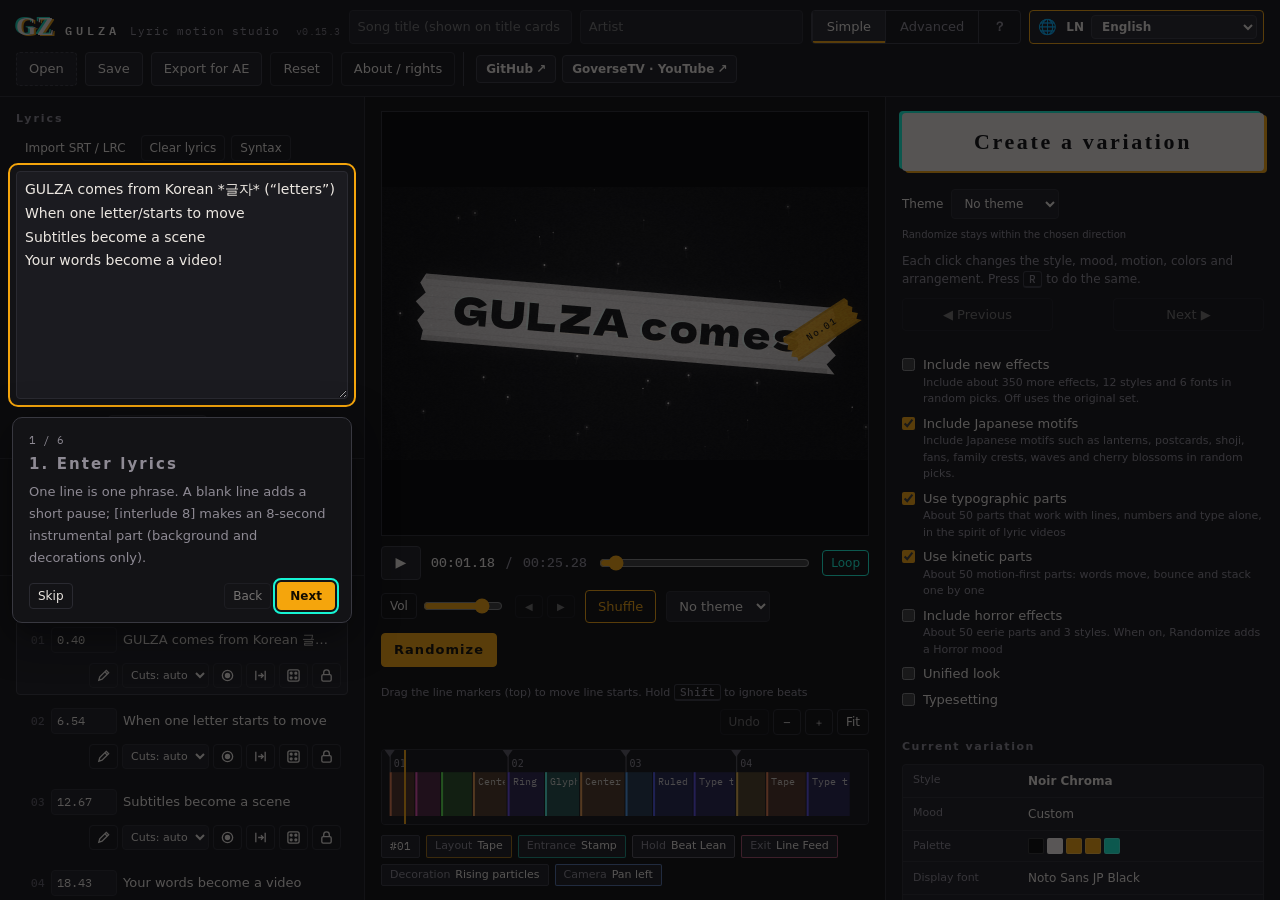
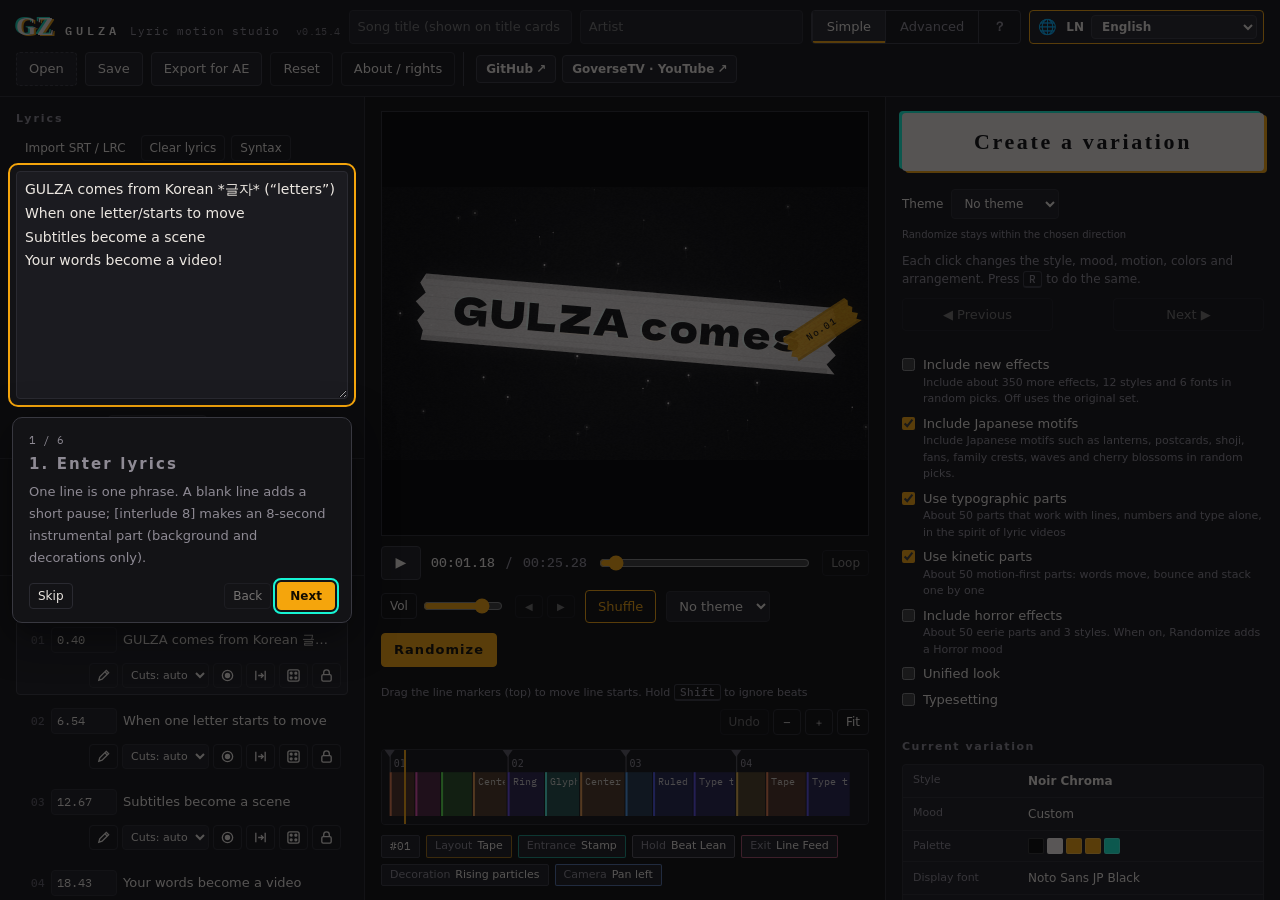
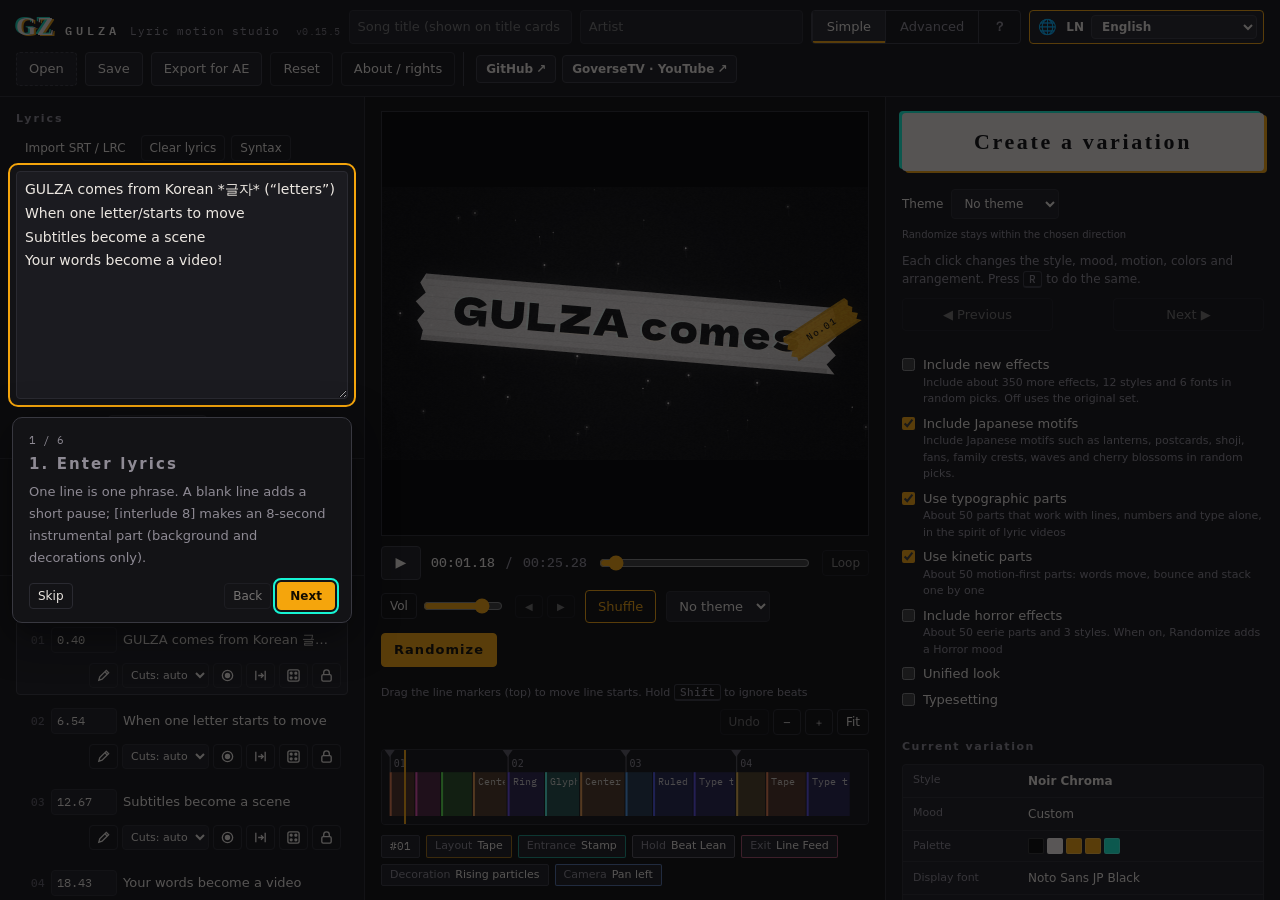
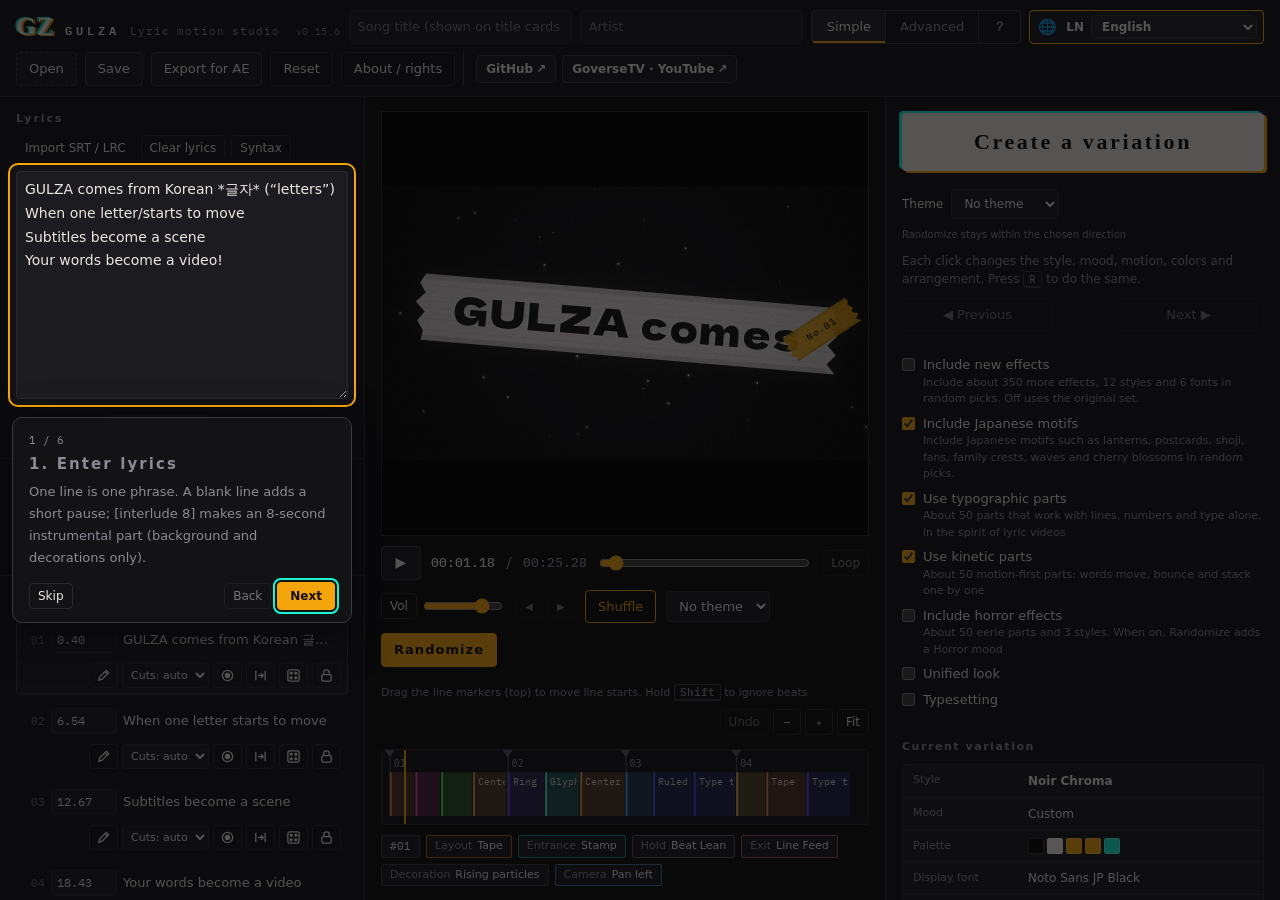
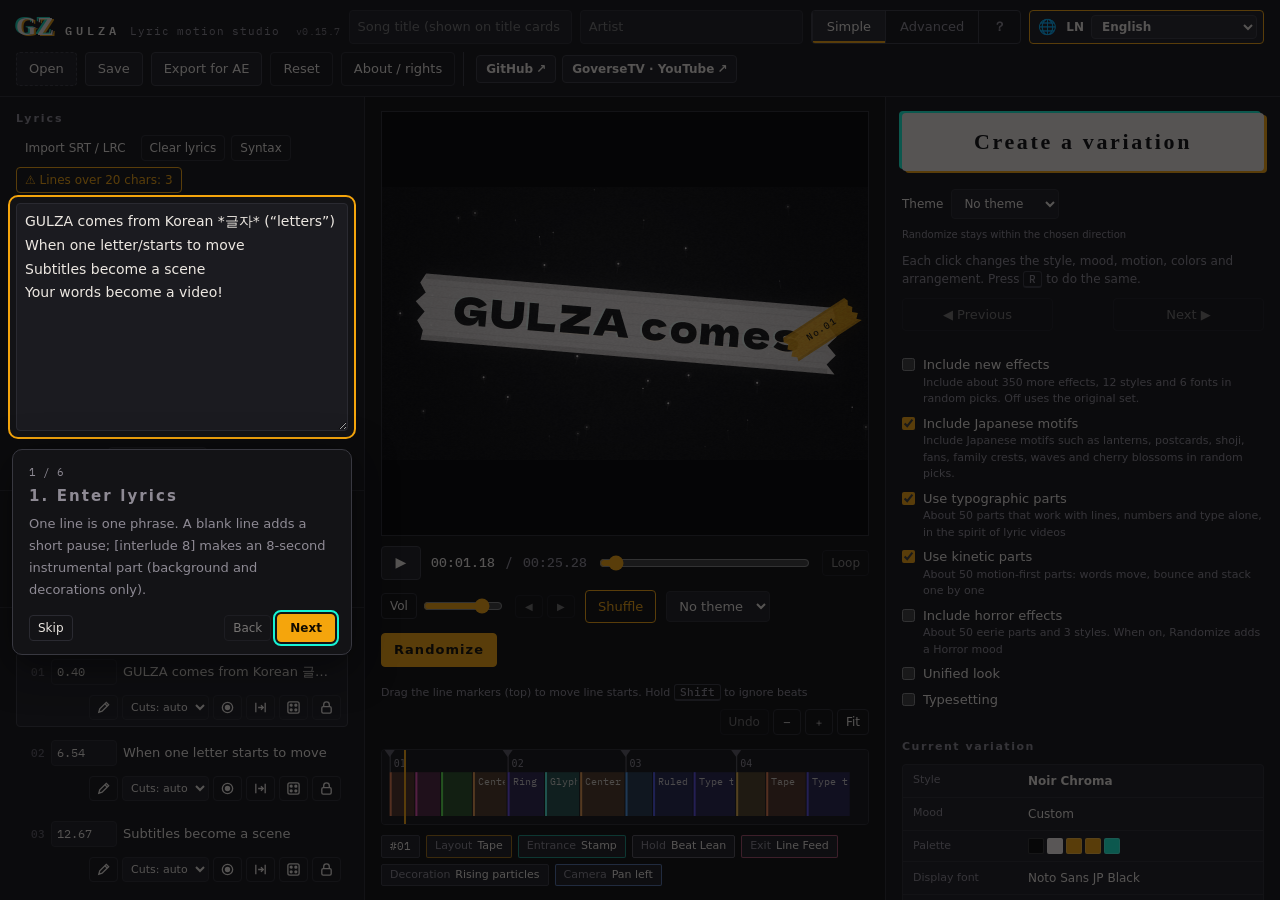
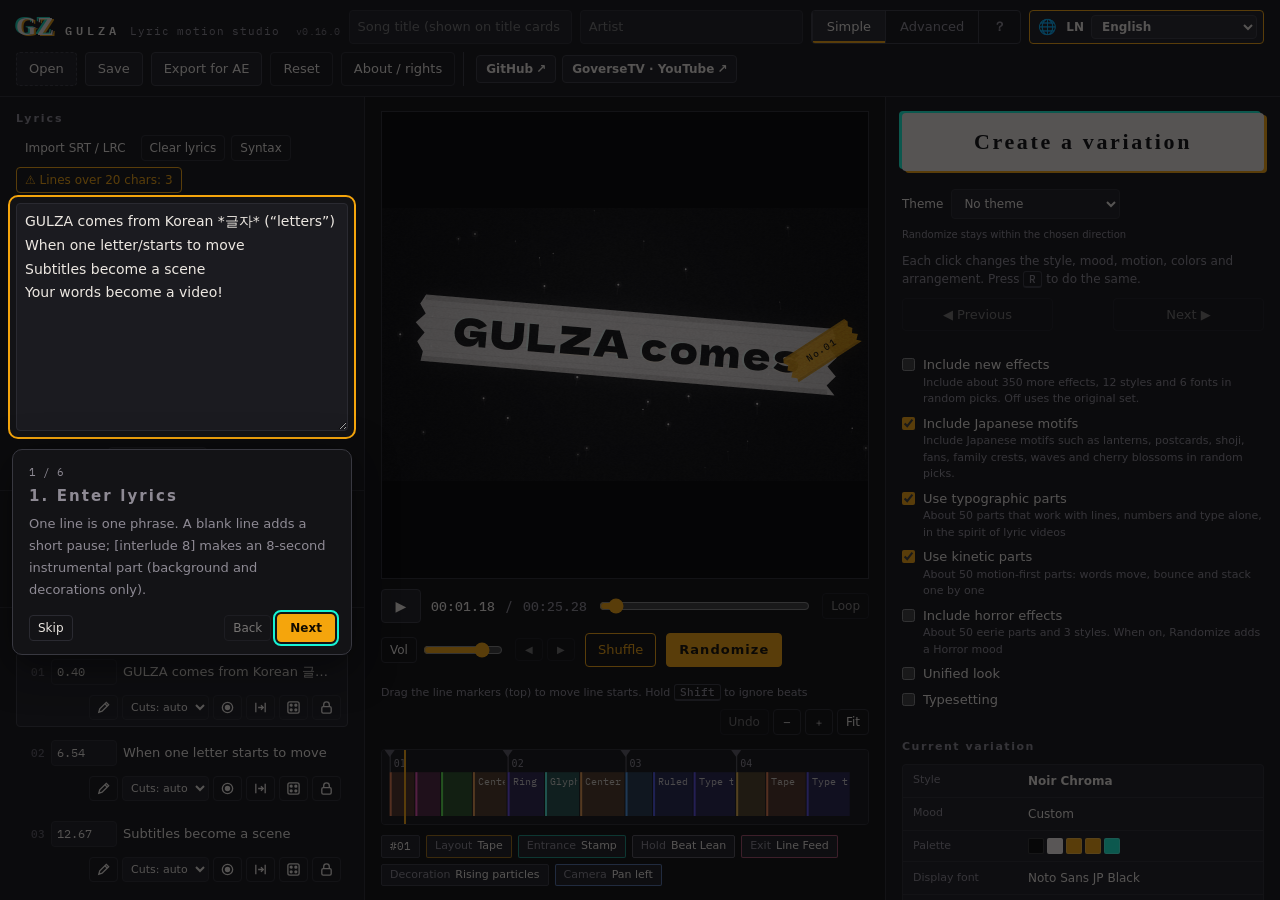
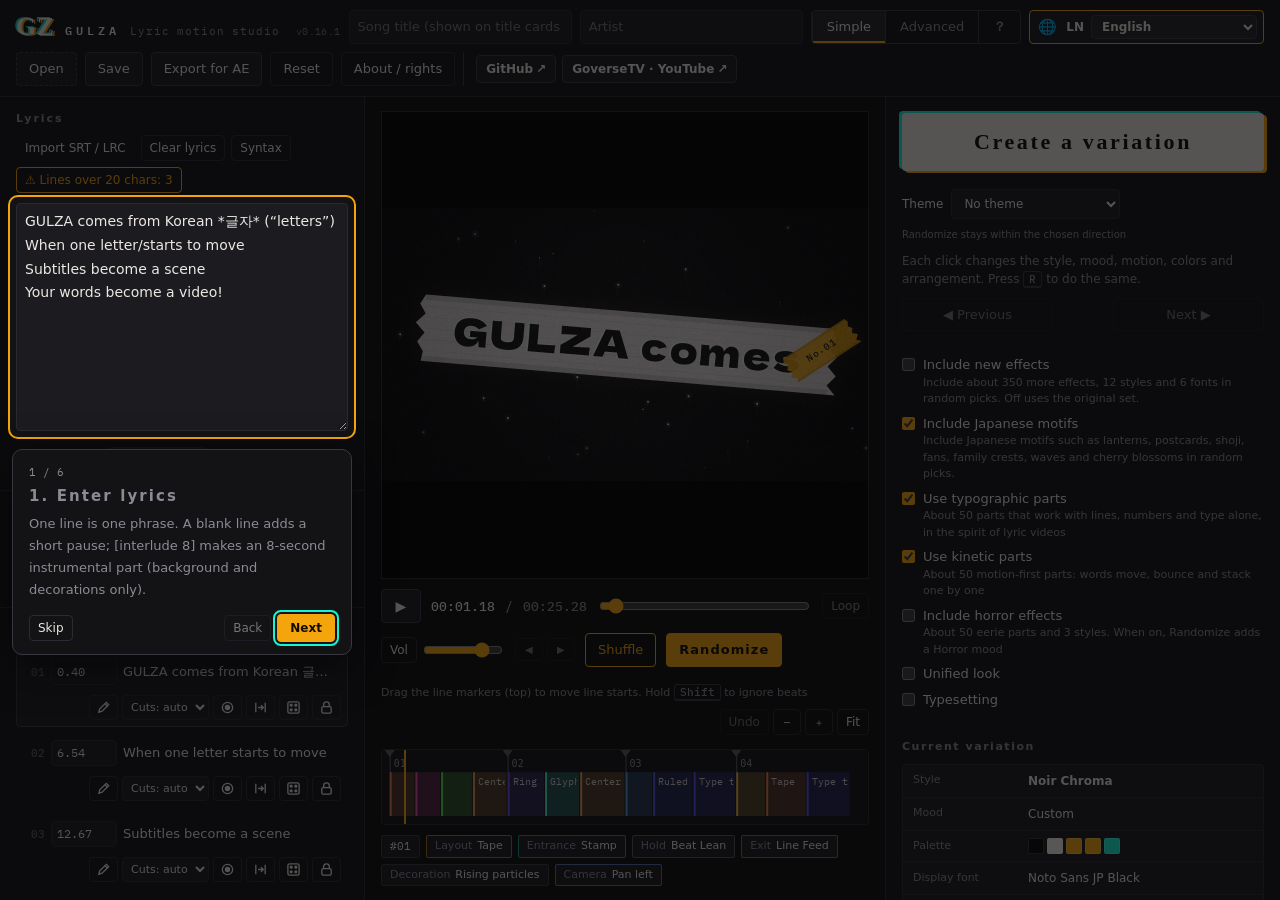
